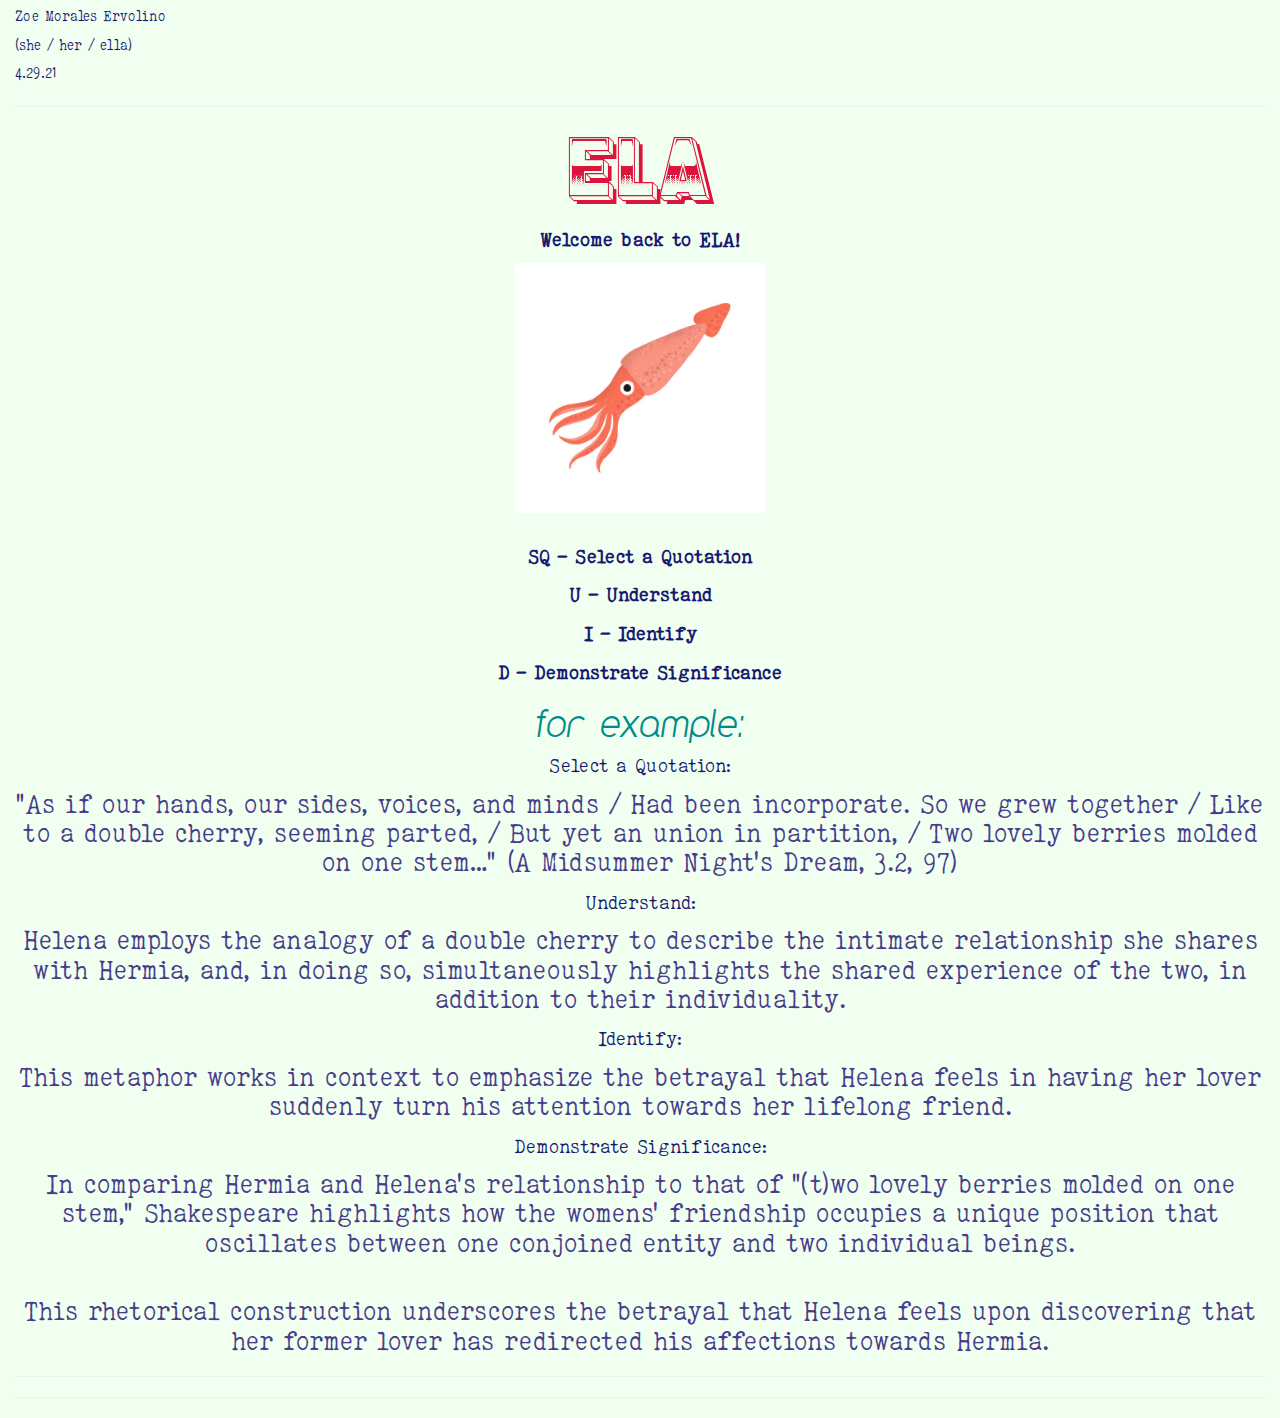
==== ELA_squid.html @ 20b91838 "first commit" ====
<!DOCTYPE html>

<html>

<head>

<meta charset="utf-8" />
<meta name="generator" content="pandoc" />
<meta http-equiv="X-UA-Compatible" content="IE=EDGE" />




<title>ELA_squid.utf8</title>

<script src="[data-uri]"></script>
<script src="[data-uri]"></script>
<meta name="viewport" content="width=device-width, initial-scale=1" />
<link href="data:text/css,html%7Bfont%2Dfamily%3Asans%2Dserif%3B%2Dwebkit%2Dtext%2Dsize%2Dadjust%3A100%25%3B%2Dms%2Dtext%2Dsize%2Dadjust%3A100%25%7Dbody%7Bmargin%3A0%7Darticle%2Caside%2Cdetails%2Cfigcaption%2Cfigure%2Cfooter%2Cheader%2Chgroup%2Cmain%2Cmenu%2Cnav%2Csection%2Csummary%7Bdisplay%3Ablock%7Daudio%2Ccanvas%2Cprogress%2Cvideo%7Bdisplay%3Ainline%2Dblock%3Bvertical%2Dalign%3Abaseline%7Daudio%3Anot%28%5Bcontrols%5D%29%7Bdisplay%3Anone%3Bheight%3A0%7D%5Bhidden%5D%2Ctemplate%7Bdisplay%3Anone%7Da%7Bbackground%2Dcolor%3Atransparent%7Da%3Aactive%2Ca%3Ahover%7Boutline%3A0%7Dabbr%5Btitle%5D%7Bborder%2Dbottom%3A1px%20dotted%7Db%2Cstrong%7Bfont%2Dweight%3A700%7Ddfn%7Bfont%2Dstyle%3Aitalic%7Dh1%7Bmargin%3A%2E67em%200%3Bfont%2Dsize%3A2em%7Dmark%7Bcolor%3A%23000%3Bbackground%3A%23ff0%7Dsmall%7Bfont%2Dsize%3A80%25%7Dsub%2Csup%7Bposition%3Arelative%3Bfont%2Dsize%3A75%25%3Bline%2Dheight%3A0%3Bvertical%2Dalign%3Abaseline%7Dsup%7Btop%3A%2D%2E5em%7Dsub%7Bbottom%3A%2D%2E25em%7Dimg%7Bborder%3A0%7Dsvg%3Anot%28%3Aroot%29%7Boverflow%3Ahidden%7Dfigure%7Bmargin%3A1em%2040px%7Dhr%7Bheight%3A0%3B%2Dwebkit%2Dbox%2Dsizing%3Acontent%2Dbox%3B%2Dmoz%2Dbox%2Dsizing%3Acontent%2Dbox%3Bbox%2Dsizing%3Acontent%2Dbox%7Dpre%7Boverflow%3Aauto%7Dcode%2Ckbd%2Cpre%2Csamp%7Bfont%2Dfamily%3Amonospace%2Cmonospace%3Bfont%2Dsize%3A1em%7Dbutton%2Cinput%2Coptgroup%2Cselect%2Ctextarea%7Bmargin%3A0%3Bfont%3Ainherit%3Bcolor%3Ainherit%7Dbutton%7Boverflow%3Avisible%7Dbutton%2Cselect%7Btext%2Dtransform%3Anone%7Dbutton%2Chtml%20input%5Btype%3Dbutton%5D%2Cinput%5Btype%3Dreset%5D%2Cinput%5Btype%3Dsubmit%5D%7B%2Dwebkit%2Dappearance%3Abutton%3Bcursor%3Apointer%7Dbutton%5Bdisabled%5D%2Chtml%20input%5Bdisabled%5D%7Bcursor%3Adefault%7Dbutton%3A%3A%2Dmoz%2Dfocus%2Dinner%2Cinput%3A%3A%2Dmoz%2Dfocus%2Dinner%7Bpadding%3A0%3Bborder%3A0%7Dinput%7Bline%2Dheight%3Anormal%7Dinput%5Btype%3Dcheckbox%5D%2Cinput%5Btype%3Dradio%5D%7B%2Dwebkit%2Dbox%2Dsizing%3Aborder%2Dbox%3B%2Dmoz%2Dbox%2Dsizing%3Aborder%2Dbox%3Bbox%2Dsizing%3Aborder%2Dbox%3Bpadding%3A0%7Dinput%5Btype%3Dnumber%5D%3A%3A%2Dwebkit%2Dinner%2Dspin%2Dbutton%2Cinput%5Btype%3Dnumber%5D%3A%3A%2Dwebkit%2Douter%2Dspin%2Dbutton%7Bheight%3Aauto%7Dinput%5Btype%3Dsearch%5D%7B%2Dwebkit%2Dbox%2Dsizing%3Acontent%2Dbox%3B%2Dmoz%2Dbox%2Dsizing%3Acontent%2Dbox%3Bbox%2Dsizing%3Acontent%2Dbox%3B%2Dwebkit%2Dappearance%3Atextfield%7Dinput%5Btype%3Dsearch%5D%3A%3A%2Dwebkit%2Dsearch%2Dcancel%2Dbutton%2Cinput%5Btype%3Dsearch%5D%3A%3A%2Dwebkit%2Dsearch%2Ddecoration%7B%2Dwebkit%2Dappearance%3Anone%7Dfieldset%7Bpadding%3A%2E35em%20%2E625em%20%2E75em%3Bmargin%3A0%202px%3Bborder%3A1px%20solid%20silver%7Dlegend%7Bpadding%3A0%3Bborder%3A0%7Dtextarea%7Boverflow%3Aauto%7Doptgroup%7Bfont%2Dweight%3A700%7Dtable%7Bborder%2Dspacing%3A0%3Bborder%2Dcollapse%3Acollapse%7Dtd%2Cth%7Bpadding%3A0%7D%40media%20print%7B%2A%2C%3Aafter%2C%3Abefore%7Bcolor%3A%23000%21important%3Btext%2Dshadow%3Anone%21important%3Bbackground%3A0%200%21important%3B%2Dwebkit%2Dbox%2Dshadow%3Anone%21important%3Bbox%2Dshadow%3Anone%21important%7Da%2Ca%3Avisited%7Btext%2Ddecoration%3Aunderline%7Da%5Bhref%5D%3Aafter%7Bcontent%3A%22%20%28%22%20attr%28href%29%20%22%29%22%7Dabbr%5Btitle%5D%3Aafter%7Bcontent%3A%22%20%28%22%20attr%28title%29%20%22%29%22%7Da%5Bhref%5E%3D%22javascript%3A%22%5D%3Aafter%2Ca%5Bhref%5E%3D%22%23%22%5D%3Aafter%7Bcontent%3A%22%22%7Dblockquote%2Cpre%7Bborder%3A1px%20solid%20%23999%3Bpage%2Dbreak%2Dinside%3Aavoid%7Dthead%7Bdisplay%3Atable%2Dheader%2Dgroup%7Dimg%2Ctr%7Bpage%2Dbreak%2Dinside%3Aavoid%7Dimg%7Bmax%2Dwidth%3A100%25%21important%7Dh2%2Ch3%2Cp%7Borphans%3A3%3Bwidows%3A3%7Dh2%2Ch3%7Bpage%2Dbreak%2Dafter%3Aavoid%7D%2Enavbar%7Bdisplay%3Anone%7D%2Ebtn%3E%2Ecaret%2C%2Edropup%3E%2Ebtn%3E%2Ecaret%7Bborder%2Dtop%2Dcolor%3A%23000%21important%7D%2Elabel%7Bborder%3A1px%20solid%20%23000%7D%2Etable%7Bborder%2Dcollapse%3Acollapse%21important%7D%2Etable%20td%2C%2Etable%20th%7Bbackground%2Dcolor%3A%23fff%21important%7D%2Etable%2Dbordered%20td%2C%2Etable%2Dbordered%20th%7Bborder%3A1px%20solid%20%23ddd%21important%7D%7D%40font%2Dface%7Bfont%2Dfamily%3A%27Glyphicons%20Halflings%27%3Bsrc%3Aurl%28data%3Aapplication%2Fvnd%2Ems%2Dfontobject%3Bbase64%2Cn04AAEFNAAACAAIABAAAAAAABQAAAAAAAAABAJABAAAEAExQAAAAAAAAAAIAAAAAAAAAAAEAAAAAAAAAJxJ%[base64]%2FSEdmjKHUbyow8ATBE40IvWA3vTu8LiABDQ%2BpexwUMcm1SMnNryctQSiI1K5ZnbOlXKmnVV5YvRe6RnNMFNCOs1KNVpn6yZhCJkRtVRNzEufeIq7HgSrcx4S8h%2Fv4vnrrKc6oCNxmSk2uKlZQHBii6iKFoH0746ThvkO1kJHlxjrkxs%2BLWORaDQBEtiYJIR5IB9Bi1UyL4Rmr0BNigNkMzlKQmnofBHviqVzUxwdMb3NdCn69hy%2BpRYVKGVS%2F1tnsqv4LL7wCCPZZAZPT4aCShHjHJVNuXbmMrY5LeQaGnvAkXlVrJgKRAUdFjrWEah9XebPeQMj7KS7DIBAFt8ycgC5PLGUOHSE3ErGZCiViNLL5ZARfywnCoZaKQCu6NuFX42AEeKtKUGnr%2FCm2Cy8tpFhBPMW5Fxi4Qm4TkDWh4IWFDClhU2hRWosUWqcKLlgyXB%2BlSHaWaHiWlBAR8SeSgSPCQxdVQgzUixWKSTrIQEbU94viDctkvX%2BVSjJuUmV8L4CXShI11esnp0pjWNZIyxKHS4wVQ2ime1P4RnhvGw0aDN1OLAXGERsB7buFpFGGBAre4QEQR0HOIO5oYH305G%2BKspT%2FFupEGGafCCwxSe6ZUa%2B073rXHnNdVXE6eWvibUS27XtRzkH838mYLMBmYysZTM0EM3A1fbpCBYFccN1B%2FEnCYu%2FTgCGmr7bMh8GfYL%2BBfcLvB0gRagC09w9elfldaIy%2FhNCBLRgBgtCC7jAF63wLSMAfbfAlEggYU0bUA7ACCJmTDpEmJtI78w4%2FBO7dN7JR7J7ZvbYaUbaILSQsRBiF3HGk5fEg6p9unwLvn98r%2BvnsV%2B372uf1xBLq4qU%2F45fTuqaAP%2BpssmCCCTF0mhEow8ZXZOS8D7Q85JsxZ%2BAzok7B7O%2Ff6J8AzYBySZQB%2FQHYUSA%2BEeQhEWiS6AIQzgcsDiER4MjgMBAWDV4AgQ3g1eBgIdweCQmCjJEMkJ%2BPKRWyFHHmg1Wi%2F6xzUgA0LREoKJChwnQa9B%2B5RQZRB3IlBlkAnxyQNaANwHMowzlYSMCBgnbpzvqpl0iTJNCQidDI9ZrSYNIRBhHtUa5YHMHxyGEik9hDE0AKj72AbTCaxtHPUaKZdAZSnQTyjGqGLsmBStCejApUhg4uBMU6mATujEl%2BKdDPbI6Ag4vLr%2BhjY6lbjBeoLKnZl0UZgRX8gTySOeynZVz1wOq7e1hFGYIq%2BMhrGxDLak0PrwYzSXtcuyhXEhwOYofiW%2BEcI%2Fjw8P6IY6ed%2BetAbuqKp5QIapT77LnAe505lMuqL79a0ut4rWexzFttsOsLDy7zvtQzcq3U1qabe7tB0wHWVXji%2BzDbo8x8HyIRUbXnwUcklFv51fvTymiV%2BMXLSmGH9d9%2BaXpD5X6lao41anWGig7IwIdnoBY2ht%2FpO9mClLo4NdXHAsefqWUKlXJkbqPOFhMoR4aiA1BXqhRNbB2Xwi%2B7u%2FjpAoOpKJ0UX24EsrzMfHXViakCNcKjBxuQX8BO0ZqjJ3xXzf%2B61t2VXOSgJ8xu65QKgtN6FibPmPYsXbJRHHqbgATcSZxBqGiDiU4NNNsYBsKD0MIP%2FOfKnlk%2FLkaid%[base64]%2FgFtuW0wR4cgd%2BZKesSV7QkNE2kw6AV4hoIuC02LGmTomyf8PiO6CZzOTLTPQ%2BHW06H%2Btx%2BbQ8LmDYg1pTFrp2oJXgkZTyeRJZM0C8aE2LpFrNVDuhARsN543%2FFV6klQ6Tv1OoZGXLv0igKrl%2FCmJxRmX7JJbJ998VSIPQRyDBICzl4JJlYHbdql30NvYcOuZ7a10uWRrgoieOdgIm4rlq6vNOQBuqESLbXG5lzdJGHw2m0sDYmODXbYGTfSTGRKpssTO95fothJCjUGQgEL4yKoGAF%2F0SrpUDNn8CBgBcSDQByAeNkCXp4S4Ro2Xh4OeaGRgR66PVOsU8bc6TR5%[base64]%2F1SgRCJ1dk4UdBT7OoyuNgLs0oCd8RnrEIb6QdMxT2QjD4zMrJkfgx5aDMcA4orsTtKCqWb%2FVeyceqa5OGSmB28YwH4rFbkQaLoUN8OQQYnD3w2eXpI4ScQfbCUZiJ4yMOIKLyyTc7BQ4uXUw6Ee6%2FxM%2B4Y67ngNBknxIPwuppgIhFcwJyr6EIj%2BLzNj%2FmfR2vhhRlx0BILZoAYruF0caWQ7YxO66UmeguDREAFHYuC7HJviRgVO6ruJH59h%2FC%2FPkgSle8xNzZJULLWq9JMDTE2fjGE146a1Us6PZDGYle6ldWRqn%2FpdpgHKNGrGIdkRK%2BKPETT9nKT6kLyDI8xd9A1FgWmXWRAIHwZ37WyZHOVyCadJEmMVz0MadMjDrPho%2BEIochkVC2xgGiwwsQ6DMv2P7UXqT4x7CdcYGId2BJQQa85EQKmCmwcRejQ9Bm4oATENFPkxPXILHpMPUyWTI5rjNOsIlmEeMbcOCEqInpXACYQ9DDxmFo9vcmsDblcMtg4tqBerNngkIKaFJmrQAPnq1dEzsMXcwjcHdfdCibcAxxA%2Bq%2Fj9m3LM%2FO7WJka4tSidVCjsvo2lQ%2F2ewyoYyXwAYyr2PlRoR5MpgVmSUIrM3PQxXPbgjBOaDQFIyFMJvx3Pc5RSYj12ySVF9fwFPQu2e2KWVoL9q3Ayv3IzpGHUdvdPdrNUdicjsTQ2ISy7QU3DrEytIjvbzJnAkmANXjAFERA0MUoPF3%2F5KFmW14bBNOhwircYgMqoDpUMcDtCmBE82QM2YtdjVLB4kBuKho%2FbcwQdeboqfQartuU3CsCf%2BcXkgYAqp%2F0Ee3RorAZt0AvvOCSI4JICIlGlsV0bsSid%2FNIEALAAzb6HAgyWHBps6xAOwkJIGcB82CxRQq4sJf3FzA70A%2BTRqcqjEMETCoez3mkPcpnoALs0ugJY8kQwrC%[base64]%2FWDHA60cYFaI%2FPjpzquUqdaYGcIq%2BmLez3WLFFCtNBN2QJcrlcoELgiPku5R5dSlJFaCEqEZle1AQzAKC%2B1SotMcBNyQUFuRHRF6OlimSBgjZeTBCwLyc6A%2BP%2FoFRchXTz5ADknYJHxzrJ5pGuIKRQISU6WyKTBBjD8WozmVYWIsto1AS5rxzKlvJu4E%2FvwOiKxRtCWsDM%2BeTHUrmwrCK5BIfMzGkD%2B0Fk5LzBs0jMYXktNDblB06LMNJ09U8pzSLmo14MS0OMjcdrZ31pyQqxJJpRImlSvfYAK8inkYU52QY2FPEVsjoWewpwhRp5yAuNpkqhdb7ku9Seefl2D0B8SMTFD90xi4CSOwwZy9IKkpMtI3FmFUg3%2FkFutpQGNc3pCR7gvC4sgwbupDu3DyEN%2BW6YGLNM21jpB49irxy9BSlHrVDlnihGKHwPrbVFtc%2Bh1rVQKZduxIyojccZIIcOCmhEnC7UkY68WXKQgLi2JCDQkQWJRQuk60hZp0D3rtCTINSeY9Ej2kIKYfGxwOs4j9qMM7fYZiipzgcf7TamnehqdhsiMiCawXnz4xAbyCkLAx5EGbo3Ax1u3dUIKnTxIaxwQTHehPl3V491H0%2BbC5zgpGz7Io%2BmjdhKlPJ01EeMpM7UsRJMi1nGjmJg35i6bQBAAxjO%2FENJubU2mg3ONySEoWklCwdABETcs7ck3jgiuU9pcKKpbgn%2B3YlzV1FzIkB6pmEDOSSyDfPPlQskznctFji0kpgZjW5RZe6x9kYT4KJcXg0bNiCyif%2BpZACCyRMmYsfiKmN9tSO65F0R2OO6ytlEhY5Sj6uRKfFxw0ijJaAx%2Fk3QgnAFSq27%2F2i4GEBA%2BUvTJKK%2F9eISNvG46Em5RZfjTYLdeD8kdXHyrwId%2FDQZUaMCY4gGbke2C8vfjgV%2FY9kkRQOJIn%2FxM9INZSpiBnqX0Q9GlQPpPKAyO5y%2BW5NMPSRdBCUlmuxl40ZfMCnf2Cp044uI9WLFtCi4YVxKjuRCOBWIb4XbIsGdbo4qtMQnNOQz4XDSui7W%2FN6l54qOynCqD3DpWQ%2BmpD7C40D8BZEWGJX3tlAaZBMj1yjvDYKwCJBa201u6nBKE5UE%2B7QSEhCwrXfbRZylAaAkplhBWX50dumrElePyNMRYUrC99UmcSSNgImhFhDI4BXjMtiqkgizUGCrZ8iwFxU6fQ8GEHCFdLewwxYWxgScAYMdMLmcZR6b7rZl95eQVDGVoUKcRMM1ixXQtXNkBETZkVVPg8LoSrdetHzkuM7DjZRHP02tCxA1fmkXKF3VzfN1pc1cv%2F8lbTIkkYpqKM9VOhp65ktYk%2BQ46myFWBapDfyWUCnsnI00QTBQmuFjMZTcd0V2NQ768Fhpby04k2IzNR1wKabuGJqYWwSly6ocMFGTeeI%2BejsWDYgEvr66QgqdcIbFYDNgsm0x9UHY6SCd5%2B7tpsLpKdvhahIDyYmEJQCqMqtCF6UlrE5GXRmbu%[base64]%2FiOmsLtHSWNUWEGk9hScMPShasUA1AcHOtRZlqMeQ0OzYS9vQvYUjOLrzP07BUAFikcJNMi7gIxEw4pL1G54TcmmmoAQ5s7TGWErJZ2Io4yQ0ljRYhL8H5e62oDtLF8aDpnIvZ5R3GWJyAugdiiJW9hQAVTsnCBHhwu7rkBlBX6r3b7ejEY0k5GGeyKv66v%2B6dg7mcJTrWHbtMywbedYqCQ0FPwoytmSWsL8WTtChZCKKzEF7vP6De4x2BJkkniMgSdWhbeBSLtJZR9CTHetK1xb34AYIJ37OegYIoPVbXgJ%2FqDQK%2BbfCtxQRVKQu77WzOoM6SGL7MaZwCGJVk46aImai9fmam%2BWpHG%2B0BtQPWUgZ7RIAlPq6lkECUhZQ2gqWkMYKcYMYaIc4gYCDFHYa2d1nzp3%2BJ1eCBay8IYZ0wQRKGAqvCuZ%2FUgbQPyllosq%2BXtfKIZOzmeJqRazpmmoP%2F76YfkjzV2NlXTDSBYB04SVlNQsFTbGPk1t%2FI4Jktu0XSgifO2ozFOiwd%2F0SssJDn0dn4xqk4GDTTKX73%2FwQyBLdqgJ%2BWx6AQaba3BA9CKEzjtQYIfAsiYamapq80LAamYjinlKXUkxdpIDk0puXUEYzSalfRibAeDAKpNiqQ0FTwoxuGYzRnisyTotdVTclis1LHRQCy%2FqqL8oUaQzWRxilq5Mi0IJGtMY02cGLD69vGjkj3p6pGePKI8bkBv5evq8SjjyU04vJR2cQXQwSJyoinDsUJHCQ50jrFTT7yRdbdYQMB3MYCb6uBzJ9ewhXYPAIZSXfeEQBZZ3GPN3Nbhh%2FwkvAJLXnQMdi5NYYZ5GHE400GS5rXkOZSQsdZgIbzRnF9ueLnsfQ47wHAsirITnTlkCcuWWIUhJSbpM3wWhXNHvt2xUsKKMpdBSbJnBMcihkoDqAd1Zml%2FR4yrzow1Q2A5G%2Bkzo%2FRhRxQS2lCSDRV8LlYLBOOoo1bF4jwJAwKMK1tWLHlu9i0j4Ig8qVm6wE1DxXwAwQwsaBWUg2pOOol2dHxyt6npwJEdLDDVYyRc2D0HbcbLUJQj8gPevQBUBOUHXPrsAPBERICpnYESeu2OHotpXQxRGlCCtLdIsu23MhZVEoJg8Qumj%2FUMMc34IBqTKLDTp76WzL%2FdMjCxK7MjhiGjeYAC%2Fkj%2FjY%2FRde7hpSM1xChrog6yZ7OWTuD56xBJnGFE%2BpT2ElSyCnJcwVzCjkqeNLfMEJqKW0G7OFIp0G%2B9mh50I9o8k1tpCY0xYqFNIALgIfc2me4n1bmJnRZ89oepgLPT0NTMLNZsvSCZAc3TXaNB07vail36%2FdBySis4m9%2FDR8izaLJW6bWCkVgm5T%2Bius3ZXq4xI%2BGnbveLbdRwF2mNtsrE0JjYc1AXknCOrLSu7Te%2Fr4dPYMCl5qtiHNTn%2BTPbh1jCBHH%2BdMJNhwNgs3nT%2BOhQoQ0vYif56BMG6WowAcHR3DjQolxLzyVekHj00PBAaW7IIAF1EF%2BuRIWyXjQMAs2chdpaKPNaB%2BkSezYt0%2BCA04sOg5vx8Fr7Ofa9sUv87h7SLAUFSzbetCCZ9pmyLt6l6%2FTzoA1%2FZBG9bIUVHLAbi%2FkdBFgYGyGwRQGBpkqCEg2ah9UD6EedEcEL3j4y0BQQCiExEnocA3SZboh%2Bepgd3YsOkHskZwPuQ5OoyA0fTA5AXrHcUOQF%2BzkJHIA7PwCDk1gGVmGUZSSoPhNf%2BTklauz98QofOlCIQ%2FtCD4dosHYPqtPCXB3agggQQIqQJsSkB%2Bqn0rkQ1toJjON%2FOtCIB9RYv3PqRA4C4U68ZMlZn6BdgEvi2ziU%2BTQ6NIw3ej%2BAtDwMGEZk7e2IjxUWKdAxyaw9OCwSmeADTPPleyk6UhGDNXQb%2B%2BW6Uk4q6F7%2Frg6WVTo82IoCxSIsFDrav4EPHphD3u4hR53WKVvYZUwNCCeM4PMBWzK%2BEfIthZOkuAwPo5C5jgoZgn6dUdvx5rIDmd58cXXdKNfw3l%2BwM2UjgrDJeQHhbD7HW2QDoZMCujgIUkk5Fg8VCsdyjOtnGRx8wgKRPZN5dR0zPUyfGZFVihbFRniXZFOZGKPnEQzU3AnD1KfR6weHW2XS6KbPJxUkOTZsAB9vTVp3Le1F8q5l%2BDMcLiIq78jxAImD2pGFw0VHfRatScGlK6SMu8leTmhUSMy8Uhdd6xBiH3Gdman4tjQGLboJfqz6fL2WKHTmrfsKZRYX6BTDjDldKMosaSTLdQS7oDisJNqAUhw1PfTlnacCO8vl8706Km1FROgLDmudzxg%2BEWTiArtHgLsRrAXYWdB0NmToNCJdKm0KWycZQqb%2BMw76Qy29iQ5up%2FX7oyw8QZ75kP5F6iJAJz6KCmqxz8fEa%2FxnsMYcIO%2FvEkGRuMckhr4rIeLrKaXnmIzlNLxbFspOphkcnJdnz%2FChp%2FVlpj2P7jJQmQRwGnltkTV5dbF9fE3%2FfxoSqTROgq9wFUlbuYzYcasE0ouzBo%2BdDCDzxKAfhbAZYxQiHrLzV2iVexnDX%2FQnT1fsT%2Fxuhu1ui5qIytgbGmRoQkeQooO8eJNNZsf0iALur8QxZFH0nCMnjerYQqG1pIfjyVZWxhVRznmmfLG00BcBWJE6hzQWRyFknuJnXuk8A5FRDCulwrWASSNoBtR%2BCtGdkPwYN2o7DOw%2FVGlCZPusRBFXODQdUM5zeHDIVuAJBLqbO%2Ff9Qua%2BpDqEPk230Sob9lEZ8BHiCorjVghuI0lI4JDgHGRDD%2FprQ84B1pVGkIpVUAHCG%2Biz3Bn3qm2AVrYcYWhock4jso5%2BJ7HfHVj4WMIQdGctq3psBCVVzupQOEioBGA2Bk%2BUILT7%2BVoX5mdxxA5fS42gISQVi%2FHTzrgMxu0fY6hE1ocUwwbsbWcezrY2n6S8%2F6cxXkOH4prpmPuFoikTzY7T85C4T2XYlbxLglSv2uLCgFv8Quk%2FwdesUdWPeHYIH0R729JIisN9Apdd4eB10aqwXrPt%2BSu9mA8k8n1sjMwnfsfF2j3jMUzXepSHmZ%2FBfqXvzgUNQQWOXO8YEuFBh4QTYCkOAPxywpYu1VxiDyJmKVcmJPGWk%2Fgc3Pov02StyYDahwmzw3E1gYC9wkupyWfDqDSUMpCTH5e5N8B%2F%2FlHiMuIkTNw4USHrJU67bjXGqNav6PBuQSoqTxc8avHoGmvqNtXzIaoyMIQIiiUHIM64cXieouplhNYln7qgc4wBVAYR104kO%2BCvKqsg4yIUlFNThVUAKZxZt1XA34h3TCUUiXVkZ0w8Hh2R0Z5L0b4LZvPd%2Fp1gi%2F07h8qfwHrByuSxglc9cI4QIg2oqvC%2Fqm0i7tjPLTgDhoWTAKDO2ONW5oe%2B%2FeKB9vZB8K6C25yCZ9RFVMnb6NRdRjyVK57CHHSkJBfnM2%2Fj4ODUwRkqrtBBCrDsDpt8jhZdXoy%2F1BCqw3sSGhgGGy0a5Jw6BP%2FTExoCmNFYjZl248A0osgPyGEmRA%2BfAsqPVaNAfytu0vuQJ7rk3J4kTDTR2AlCHJ5cls26opZM4w3jMULh2YXKpcqGBtuleAlOZnaZGbD6DHzMd6i2oFeJ8z9XYmalg1Szd%2FocZDc1C7Y6vcALJz2lYnTXiWEr2wawtoR4g3jvWUU2Ngjd1cewtFzEvM1NiHZPeLlIXFbBPawxNgMwwAlyNSuGF3zizVeOoC9bag1qRAQKQE%2FEZBWC2J8mnXAN2aTBboZ7HewnObE8CwROudZHmUM5oZ%2FUgd%2FJZQK8lvAm43uDRAbyW8gZ%2BZGq0EVerVGUKUSm%2FIdn8AQHdR4m7bue88WBwft9mSCeMOt1ncBwziOmJYI2ZR7ewNMPiCugmSsE4EyQ%2BQATJG6qORMGd4snEzc6B4shPIo4G1T7PgSm8PY5eUkPdF8JZ0VBtadbHXoJgnEhZQaODPj2gpODKJY5Yp4DOsLBFxWbvXN755KWylJm%2BoOd4zEL9Hpubuy2gyyfxh8oEfFutnYWdfB8PdESLWYvSqbElP9qo3u6KTmkhoacDauMNNjj0oy40DFV7Ql0aZj77xfGl7TJNHnIwgqOkenruYYNo6h724%2BzUQ7%2BvkCpZB%2BpGA562hYQiDxHVWOq0oDQl%2FQsoiY%2BcuI7iWq%2FZIBtHcXJ7kks%2Bh2fCNUPA82BzjnqktNts%2BRLdk1VSu%2BtqEn7QZCCsvEqk6FkfiOYkrsw092J8jsfIuEKypNjLxrKA9kiA19mxBD2suxQKCzwXGws7kEJvlhUiV9tArLIdZW0IORcxEzdzKmjtFhsjKy%2F44XYXdI5noQoRcvjZ1RMPACRqYg2V1%2BOwOepcOknRLLFdYgTkT5UApt%2FJhLM3jeFYprZV%2BZow2g8fP%2BU68hkKFWJj2yBbKqsrp25xkZX1DAjUw52IMYWaOhab8Kp05VrdNftqwRrymWF4OQSjbdfzmRZirK8FMJELEgER2PHjEAN9pGfLhCUiTJFbd5LBkOBMaxLr%2FA1SY9dXFz4RjzoU9ExfJCmx%2FI9FKEGT3n2cmzl2X42L3Jh%2BAbQq6sA%2BSs1kitoa4TAYgKHaoybHUDJ51oETdeI%2F9ThSmjWGkyLi5QAGWhL0BG1UsTyRGRJOldKBrYJeB8ljLJHfATWTEQBXBDnQexOHTB%2BUn44zExFE4vLytcu5NwpWrUxO%2F0ZICUGM7hGABXym0V6ZvDST0E370St9MIWQOTWngeoQHUTdCJUP04spMBMS8LSker9cReVQkULFDIZDFPrhTzBl6sed9wcZQTbL%2BBDqMyaN3RJPh%2Fanbx%2BIv%2BqgQdAa3M9Z5JmvYlh4qop%2BHo1F1W5gbOE9YKLgAnWytXElU4G8GtW47lhgFE6gaSs%2Bgs37sFvi0PPVvA5dnCBgILTwoKd%2F%2BDoL9F6inlM7H4rOTzD79KJgKlZO%2FZgt22UsKhrAaXU5ZcLrAglTVKJEmNJvORGN1vqrcfSMizfpsgbIe9zno%2BgBoKVXgIL%2FVI8dB1O5o%2FR3Suez%2FgD7M781ShjKpIIORM%2FnxG%2BjjhhgPwsn2IoXsPGPqYHXA63zJ07M2GPEykQwJBYLK808qYxuIew4frk52nhCsnCYmXiR6CuapvE1IwRB4%2FQftDbEn%2BAucIr1oxrLabRj9q4ae0%2BfXkHnteAJwXRbVkR0mctVSwEbqhJiMSZUp9DNbEDMmjX22m3ABpkrPQQTP3S1sib5pD2VRKRd%2BeNAjLYyT0hGrdjWJZy24OYXRoWQAIhGBZRxuBFMjjZQhpgrWo8SiFYbojcHO8V5DyscJpLTHyx9Fimassyo5U6WNtquUMYgccaHY5amgR3PQzq3ToNM5ABnoB9kuxsebqmYZm0R9qxJbFXCQ1UPyFIbxoUraTJFDpCk0Wk9GaYJKz%2F6oHwEP0Q14lMtlddQsOAU9zlYdMVHiT7RQP3XCmWYDcHCGbVRHGnHuwzScA0BaSBOGkz3lM8CArjrBsyEoV6Ys4qgDK3ykQQPZ3hCRGNXQTNNXbEb6tDiTDLKOyMzRhCFT%2BmAUmiYbV3YQVqFVp9dorv%2BTsLeCykS2b5yyu8AV7IS9cxcL8z4Kfwp%2BxJyYLv1OsxQCZwTB4a8BZ%2F5EdxTBJthApqyfd9u3ifr%2FWILTqq5VqgwMT9SOxbSGWLQJUUWCVi4k9tho9nEsbUh7U6NUsLmkYFXOhZ0kmamaJLRNJzSj%2Fqn4Mso6zb6iLLBXoaZ6AqeWCjHQm2lztnejYYM2eubnpBdKVLORZhudH3JF1waBJKA9%2BW8EhMj3Kzf0L4vi4k6RoHh3Z5YgmSZmk6ns4fjScjAoL8GoOECgqgYEBYUGFVO4FUv4%2FYtowhEmTs0vrvlD%2FCrisnoBNDAcUi%2FteY7OctFlmARQzjOItrrlKuPO6E2Ox93L4O%2F4DcgV%2FdZ7qR3VBwVQxP1GCieA4RIpweYJ5FoYrHxqRBdJjnqbsikA2Ictbb8vE1GYIo9dacK0REgDX4smy6GAkxlH1yCGGsk%2BtgiDhNKuKu3yNrMdxafmKTF632F8Vx4BNK57GvlFisrkjN9WDAtjsWA0ENT2e2nETUb%2Fn7qwhvGnrHuf5bX6Vh%2Fn3xffU3PeHdR%2BFA92i6ufT3AlyAREoNDh6chiMWTvjKjHDeRhOa9YkOQRq1vQXEMppAQVwHCuIcV2g5rBn6GmZZpTR7vnSD6ZmhdSl176gqKTXu5E%2BYbfL0adwNtHP7dT7t7b46DVZIkzaRJOM%2BS6KcrzYVg%2BT3wSRFRQashjfU18NutrKa%2F7PXbtuJvpIjbgPeqd%2BpjmRw6YKpnANFSQcpzTZgpSNJ6J7uiagAbir%2F8tNXJ%2FOsOnRh6iuIexxrmkIneAgz8QoLmiaJ8sLQrELVK2yn3wOHp57BAZJhDZjTBzyoRAuuZ4eoxHruY1pSb7qq79cIeAdOwin4GdgMeIMHeG%2BFZWYaiUQQyC5b50zKjYw97dFjAeY2I4Bnl105Iku1y0lMA1ZHolLx19uZnRdILcXKlZGQx%2FGdEqSsMRU1BIrFqRcV1qQOOHyxOLXEGcbRtAEsuAC2V4K3p5mFJ22IDWaEkk9ttf5Izb2LkD1MnrSwztXmmD%2FQi%2FEmVEFBfiKGmftsPwVaIoZanlKndMZsIBOskFYpDOq3QUs9aSbAAtL5Dbokus2G4%2FasthNMK5UQKCOhU97oaOYNGsTah%2BjfCKsZnTRn5TbhFX8ghg8CBYt%2FBjeYYYUrtUZ5jVij%2Fop7V5SsbA4mYTOwZ46hqdpbB6Qvq3AS2HHNkC15pTDIcDNGsMPXaBidXYPHc6PJAkRh29Vx8KcgX46LoUQBhRM%2B3SW6Opll%2FwgxxsPgKJKzr5QCmwkUxNbeg6Wj34SUnEzOemSuvS2OetRCO8Tyy%2BQbSKVJcqkia%2BGvDefFwMOmgnD7h81TUtMn%2BmRpyJJ349HhAnoWFTejhpYTL9G8N2nVg1qkXBeoS9Nw2fB27t7trm7d%2FQK7Cr4uoCeOQ7%2F8JfKT77KiDzLImESHw%2F0wf73QeHu74hxv7uihi4fTX%2BXEwAyQG3264dwv17aJ5N335Vt9sdrAXhPOAv8JFvzqyYXwfx8WYJaef1gMl98JRFyl5Mv5Uo%2FoVH5ww5OzLFsiTPDns7fS6EURSSWd%2F92BxMYQ8sBaH%2Bj%2BwthQPdVgDGpTfi%2BJQIWMD8xKqULliRH01rTeyF8x8q%2FGBEEEBrAJMPf25UQwi0b8tmqRXY7kIvNkzrkvRWLnxoGYEJsz8u4oOyMp8cHyaybb1HdMCaLApUE%2B%2F7xLIZGP6H9xuSEXp1zLIdjk5nBaMuV%2FyTDRRP8Y2ww5RO6d2D94o%2B6ucWIqUAvgHIHXhZsmDhjVLczmZ3ca0Cb3PpKwt2UtHVQ0BgFJsqqTsnzZPlKahRUkEu4qmkJt%2Bkqdae76ViWe3STan69yaF9%2BfESD2lcQshLHWVu4ovItXxO69bqC5p1nZLvI8NdQB9s9UNaJGlQ5mG947ipdDA0eTIw%2FA1zEdjWquIsQXXGIVEH0thC5M%2BW9pZe7IhAVnPJkYCCXN5a32HjN6nsvokEqRS44tGIs7s2LVTvcrHAF%2BRVmI8L4HUYk4x%2B67AxSMJKqCg8zrGOgvK9kNMdDrNiUtSWuHFpC8%2Fp5qIQrEo%2FH%2B1l%2F0cAwQ2nKmpWxKcMIuHY44Y6DlkpO48tRuUGBWT0FyHwSKO72Ud%2BtJUfdaZ4CWNijzZtlRa8%2BCkmO%2FEwHYfPZFU%2FhzjFWH7vnzHRMo%2BaF9u8qHSAiEkA2HjoNQPEwHsDKOt6hOoK3Ce%2F%2B%2F9boMWDa44I6FrQhdgS7OnNaSzwxWKZMcyHi6LN4WC6sSj0qm2PSOGBTvDs%2FGWJS6SwEN%2FULwpb4LQo9fYjUfSXRwZkynUazlSpvX9e%2BG2zor8l%2BYaMxSEomDdLHGcD6YVQPegTaA74H8%2BV4WvJkFUrjMLGLlvSZQWvi8%2FQA7yzQ8GPno%2F%2F5SJHRP%2FOqKObPCo81s%2F%2B6WgLqykYpGAgQZhVDEBPXWgU%2FWzFZjKUhSFInufPRiMAUULC6T11yL45ZrRoB4DzOyJShKXaAJIBS9wzLYIoCEcJKQW8GVCx4fihqJ6mshBUXSw3wWVj3grrHQlGNGhIDNNzsxQ3M%2BGWn6ASobIWC%2BLbYOC6UpahVO13Zs2zOzZC8z7FmA05JhUGyBsF4tsG0drcggIFzgg%2Fkpf3%2BCnAXKiMgIE8Jk%2FMhpkc8DUJEUzDSnWlQFme3d0sHZDrg7LavtsEX3cHwjCYA17pMTfx8Ajw9hHscN67hyo%2BRJQ4458RmPywXykkVcW688oVUrQhahpPRvTWPnuI0B%2BSkQu7dCyvLRyFYlC1LG1gRCIvn3rwQeINzZQC2KXq31FaR9UmVV2QeGVqBHjmE%2BVMd3b1fhCynD0pQNhCG6%2FWCDbKPyE7NRQzL3BzQAJ0g09aUzcQA6mUp9iZFK6Sbp%2FYbHjo%2B%2B7%2FWj8S4YNa%2BZdqAw1hDrKWFXv9%2BzaXpf8ZTDSbiqsxnwN%2FCzK5tPkOr4tRh2kY3Bn9JtalbIOI4b3F7F1vPQMfoDcdxMS8CW9m%2FNCW%2FHILTUVWQIPiD0j1A6bo8vsv6P1hCESl2abrSJWDrq5sSzUpwoxaCU9FtJyYH4QFMxDBpkkBR6kn0LMPO%2B5EJ7Z6bCiRoPedRZ%2FP0SSdii7ZnPAtVwwHUidcdyspwncz5uq6vvm4IEDbJVLUFCn%2FLvIHfooUBTkFO130FC7CmmcrKdgDJcid9mvVzsDSibOoXtIf9k6ABle3PmIxejodc4aob0QKS432srrCMndbfD454q52V01G4q913mC5HOsTzWF4h2No1av1VbcUgWAqyoZl%2B11PoFYnNv2HwAODeNRkHj%2B8SF1fcvVBu6MrehHAZK1Gm69ICcTKizykHgGFx7QdowTVAsYEF2tVc0Z6wLryz2FI1sc5By2znJAAmINndoJiB4sfPdPrTC8RnkW7KRCwxC6YvXg5ahMlQuMpoCSXjOlBy0Kij%2BbsCYPbGp8BdCBiLmLSAkEQRaieWo1SYvZIKJGj9Ur%2FeWHjiB7SOVdqMAVmpBvfRiebsFjger7DC%2B8kRFGtNrTrnnGD2GAJb8rQCWkUPYHhwXsjNBSkE6lGWUj5QNhK0DMNM2l%2BkXRZ0KLZaGsFSIdQz%2FHXDxf3%2FTE30%2BDgBKWGWdxElyLccJfEpjsnszECNoDGZpdwdRgCixeg9L4EPhH%2BRptvRMVRaahu4cySjS3P5wxAUCPkmn%2BrhyASpmiTaiDeggaIxYBmtLZDDhiWIJaBgzfCsAGUF1Q1SFZYyXDt9skCaxJsxK2Ms65dmdp5WAZyxik%2FzbrTQk5KmgxCg%2Ff45L0jywebOWUYFJQAJia7XzCV0x89rpp%2Ff3AVWhSPyTanqmik2SkD8A3Ml4NhIGLAjBXtPShwKYfi2eXtrDuKLk4QlSyTw1ftXgwqA2jUuopDl%2B5tfUWZNwBpEPXghzbBggYCw%2Fdhy0ntds2yeHCDKkF%2FYxQjNIL%2FF%2F37jLPHCKBO9ibwYCmuxImIo0ijV2Wbg3kSN2psoe8IsABv3RNFaF9uMyCtCYtqcD%2BqNOhwMlfARQUdJ2tUX%2BMNJqOwIciWalZsmEjt07tfa8ma4cji9sqz%2BQ9hWfmMoKEbIHPOQORbhQRHIsrTYlnVTNvcq1imqmmPDdVDkJgRcTgB8Sb6epCQVmFZe%2BjGDiNJQLWnfx%2BdrTKYjm0G8yH0ZAGMWzEJhUEQ4Maimgf%2Fbkvo8PLVBsZl152y5S8%2BHRDfZIMCbYZ1WDp4yrdchOJw8k6R%2B%2F2pHmydK4NIK2PHdFPHtoLmHxRDwLFb7eB%2BM4zNZcB9NrAgjVyzLM7xyYSY13ykWfIEEd2n5%2FiYp3ZdrCf7fL%2Ben%2BsIJu2W7E30MrAgZBD1rAAbZHPgeAMtKCg3NpSpYQUDWJu9bT3V7tOKv%2BNRiJc8JAKqqgCA%2FPNRBR7ChpiEulyQApMK1AyqcWnpSOmYh6yLiWkGJ2mklCSPIqN7UypWj3dGi5MvsHQ87MrB4VFgypJaFriaHivwcHIpmyi5LhNqtem4q0n8awM19Qk8BOS0EsqGscuuydYsIGsbT5GHnERUiMpKJl4ON7qjB4fEqlGN%2FhCky89232UQCiaeWpDYCJINXjT6xl4Gc7DxRCtgV0i1ma4RgWLsNtnEBRQFqZggCLiuyEydmFd7WlogpkCw5G1x4ft2psm3KAREwVwr1Gzl6RT7FDAqpVal34ewVm3VH4qn5mjGj%2BbYL1NgfLNeXDwtmYSpwzbruDKpTjOdgiIHDVQSb5%2FzBgSMbHLkxWWgghIh9QTFSDILixVwg0Eg1puooBiHAt7DzwJ7m8i8%2Fi%2BjHvKf0QDnnHVkVTIqMvIQImOrzCJwhSR7qYB5gSwL6aWL9hERHCZc4G2%2BJrpgHNB8eCCmcIWIQ6rSdyPCyftXkDlErUkHafHRlkOIjxGbAktz75bnh50dU7YHk%2BMz7wwstg6RFZb%2BTZuSOx1qqP5C66c0mptQmzIC2dlpte7vZrauAMm%2F7RfBYkGtXWGiaWTtwvAQiq2oD4YixPLXE2khB2FRaNRDTk%2B9sZ6K74Ia9VntCpN4BhJGJMT4Z5c5FhSepRCRWmBXqx%2BwhVZC4me4saDs2iNqXMuCl6iAZflH8fscC1sTsy4PHeC%2BXYuqMBMUun5YezKbRKmEPwuK%2BCLzijPEQgfhahQswBBLfg%[base64]%2BRCMlDDbElcjaROLDoualmUIQ88Kekk3iM4OQrADcxi3rJguS4MOIBIgKgXrjd1WkbCdqxJk%2F4efRIFsavZA7KvvJQqp3Iid5Z0NFc5aiMRzGN3vrpBzaMy4JYde3wr96PjN90AYOIbyp6T4zj8LoE66OGcX1Ef4Z3KoWLAUF4BTg7ug%2FAbkG5UNQXAMkQezujSHeir2uTThgd3gpyzDrbnEdDRH2W7U6PeRvBX1ZFMP5RM%2BZu6UUZZD8hDPHldVWntTCNk7To8IeOW9yn2wx0gmurwqC60AOde4r3ETi5pVMSDK8wxhoGAoEX9NLWHIR33VbrbMveii2jAJlrxwytTHbWNu8Y4N8vCCyZjAX%2FpcsfwXbLze2%2BD%2Bu33OGBoJyAAL3jn3RuEcdp5If8O%2Ba4NKWvxOTyDltG0IWoHhwVGe7dKkCWFT%2B%2Btm%2BhaBCikRUUMrMhYKZJKYoVuv%2FbsJzO8DwfVIInQq3g3BYypiz8baogH3r3GwqCwFtZnz4xMjAVOYnyOi5HWbFA8n0qz1OjSpHWFzpQOpvkNETZBGpxN8ybhtqV%2FDMUxd9uFZmBfKXMCn%2FSqkWJyKPnT6lq%2B4zBZni6fYRByJn6OK%2BOgPBGRAJluwGSk4wxjOOzyce%2FPKODwRlsgrVkdcsEiYrqYdXo0Er2GXi2GQZd0tNJT6c9pK1EEJG1zgDJBoTVuCXGAU8BKTvCO%2FcEQ1Wjk3Zzuy90JX4m3O5IlxVFhYkSUwuQB2up7jhvkm%2BbddRQu5F9s0XftGEJ9JSuSk%2BZachCbdU45fEqbugzTIUokwoAKvpUQF%2FCvLbWW5BNQFqFkJg2f30E%2F48StNe5QwBg8zz3YAJ82FZoXBxXSv4QDooDo79NixyglO9AembuBcx5Re3CwOKTHebOPhkmFC7wNaWtoBhFuV4AkEuJ0J%2B1pT0tLkvFVZaNzfhs%2FKd3%2BA9YsImlO4XK4vpCo%2FelHQi%2F9gkFg07xxnuXLt21unCIpDV%2BbbRxb7FC6nWYTsMFF8%2B1LUg4JFjVt3vqbuhHmDKbgQ4e%2BRGizRiO8ky05LQGMdL2IKLSNar0kNG7lHJMaXr5mLdG3nykgj6vB%2FKVijd1ARWkFEf3yiUw1v%2FWaQivVUpIDdSNrrKbjO5NPnxz6qTTGgYg03HgPhDrCFyYZTi3XQw3HXCva39mpLNFtz8AiEhxAJHpWX13gCTAwgm9YTvMeiqetdNQv6IU0hH0G%2BZManTqDLPjyrOse7WiiwOJCG%[base64]%2F6gQKuihPtiUtlCQVPohUgzfezTg8o1b3n9pNZeco1QucaoXe40Fa5JYhqdTspFmxGtW9h5ezLFZs3j%2FN46f%2BS2rjYNC2JySXrnSAFhvAkz9a5L3pza8eYKHNoPrvBRESpxYPJdKVUxBE39nJ1chrAFpy4MMkf0qKgYALctGg1DQI1kIymyeS2AJNT4X240d3IFQb%2F0jQbaHJ2YRK8A%2Bls6WMhWmpCXYG5jqapGs5%2FeOJErxi2%2F2KWVHiPellTgh%2FfNl%2F2KYPKb7DUcAg%2BmCOPQFCiU9Mq%2FWLcU1xxC8aLePFZZlE%2BPCLzf7ey46INWRw2kcXySR9FDgByXzfxiNKwDFbUSMMhALPFSedyjEVM5442GZ4hTrsAEvZxIieSHGSgkwFh%2FnFNdrrFD4tBH4Il7fW6ur4J8Xaz7RW9jgtuPEXQsYk7gcMs2neu3zJwTyUerHKSh1iTBkj2YJh1SSOZL5pLuQbFFAvyO4k1Hxg2h99MTC6cTUkbONQIAnEfGsGkNFWRbuRyyaEZInM5pij73EA9rPIUfU4XoqQpHT9THZkW%2BoKFLvpyvTBMM69tN1Ydwv1LIEhHsC%2BueVG%2Bw%2BkyCPsvV3erRikcscHjZCkccx6VrBkBRusTDDd8847GA7p2Ucy0y0HdSRN6YIBciYa4vuXcAZbQAuSEmzw%2BH%2FAuOx%2BaH%2BtBL88H57D0MsqyiZxhOEQkF%2F8DR1d2hSPMj%2FsNOa5rxcUnBgH8ictv2J%2Bcb4BA4v3MCShdZ2vtK30vAwkobnEWh7rsSyhmos3WC93Gn9C4nnAd%2FPjMMtQfyDNZsOPd6XcAsnBE%2FmRHtHEyJMzJfZFLE9OvQa0i9kUmToJ0ZxknTgdl%2FXPV8xoh0K7wNHHsnBdvFH3sv52lU7UFteseLG%2FVanIvcwycVA7%2BBE1Ulyb20BvwUWZcMTKhaCcmY3ROpvonVMV4N7yBXTL7IDtHzQ4CCcqF66LjF3xUqgErKzolLyCG6Kb7irP%2FMVTCCwGRxfrPGpMMGvPLgJ881PHMNMIO09T5ig7AzZTX%2F5PLlwnJLDAPfuHynSGhV4tPqR3gJ4kg4c06c%2FF1AcjGytKm2Yb5jwMotF7vro4YDLWlnMIpmPg36NgAZsGA0W1spfLSue4xxat0Gdwd0lqDBOgIaMANykwwDKejt5YaNtJYIkrSgu0KjIg0pznY0SCd1qlC6R19g97UrWDoYJGlrvCE05J%2F5wkjpkre727p5PTRX5FGrSBIfJqhJE%2FIS876PaHFkx9pGTH3oaY3jJRvLX9Iy3Edoar7cFvJqyUlOhAEiOSAyYgVEGkzHdug%2BoRHIEOXAExMiTSKU9A6nmRC8mp8iYhwWdP2U%[base64]%2FBQQp1sWlNolpIu4ekxUTBV7NmxOFKEBmmN%2BnA7pvF78%2FRII5ZHA09OAiE%2F66MF6HQ%2BqVEJCHxwymukkNvzqHEh52dULPbVasfQMgTDyBZzx4007YiKdBuUauQOt27Gmy8ISclPmEUCIcuLbkb1mzQSqIa3iE0PJh7UMYQbkpe%2BhXjTJKdldyt2mVPwywoODGJtBV1lJTgMsuSQBlDMwhEKIfrvsxGQjHPCEfNfMAY2oxvyKcKPUbQySkKG6tj9AQyEW3Q5rpaDJ5Sns9ScLKeizPRbvWYAw4bXkrZdmB7CQopCH8NAmqbuciZChHN8lVGaDbCnmddnqO1PQ4ieMYfcSiBE5zzMz%2BJV%2F4eyzrzTEShvqSGzgWimkNxLvUj86iAwcZuIkqdB0VaIB7wncLRmzHkiUQpPBIXbDDLHBlq7vp9xwuC9AiNkIptAYlG7Biyuk8ILdynuUM1cHWJgeB%2BK3wBP%2FineogxkvBNNQ4AkW0hvpBOQGFfeptF2YTR75MexYDUy7Q%2F9uocGsx41O4IZhViw%2F2FvAEuGO5g2kyXBUijAggWM08bRhXg5ijgMwDJy40QeY%2FcQpUDZiIzmvskQpO5G1zyGZA8WByjIQU4jRoFJt56behxtHUUE%2Fom7Rj2psYXGmq3llVOCgGYKNMo4pzwntITtapDqjvQtqpjaJwjHmDzSVGLxMt12gEXAdLi%2FcaHSM3FPRGRf7dB7YC%2BcD2ho6oL2zGDCkjlf%2FDFoQVl8GS%2F56wur3rdV6ggtzZW60MRB3g%2BU1W8o8cvqIpMkctiGVMzXUFI7FacFLrgtdz4mTEr4aRAaQ2AFQaNeG7GX0yOJgMRYFziXdJf24kg%2FgBQIZMG%2FYcPEllRTVNoDYR6oSJ8wQNLuihfw81UpiKPm714bZX1KYjcXJdfclCUOOpvTxr9AAJevTY4HK%2FG7F3mUc3GOAKqh60zM0v34v%2BELyhJZqhkaMA8UMMOU90f8RKEJFj7EqepBVwsRiLbwMo1J2zrE2UYJnsgIAscDmjPjnzI8a719Wxp757wqmSJBjXowhc46QN4RwKIxqEE6E5218OeK7RfcpGjWG1jD7qND%2B%2FGTk6M56Ig4yMsU6LUW1EWE%2BfIYycVV1thldSlbP6ltdC01y3KUfkobkt2q01YYMmxpKRvh1Z48uNKzP%2FIoRIZ%2FF6buOymSnW8gICitpJjKWBscSb9JJKaWkvEkqinAJ2kowKoqkqZftRqfRQlLtKoqvTRDi2vg%2FRrPD%2Fd3a09J8JhGZlEkOM6znTsoMCsuvTmywxTCDhw5dd0GJOHCMPbsj3QLkTE3MInsZsimDQ3HkvthT7U9VA4s6G07sID0FW4SHJmRGwCl%2BMu4xf0ezqeXD2PtPDnwMPo86sbwDV%2B9PWcgFcARUVYm3hrFQrHcgMElFGbSM2A1zUYA3baWfheJp2AINmTJLuoyYD%2FOwA4a6V0ChBN97E8YtDBerUECv0u0TlxR5yhJCXvJxgyM73Bb6pyq0jTFJDZ4p1Am1SA6sh8nADd1hAcGBMfq4d%2FUfwnmBqe0Jun1n1LzrgKuZMAnxA3NtCN7Klf4BH%2B14B7ibBmgt0TGUafVzI4uKlpF7v8NmgNjg90D6QE3tbx8AjSAC%2BOA1YJvclyPKgT27QpIEgVYpbPYGBsnyCNrGz9XUsCHkW1QAHgL2STZk12QGqmvAB0NFteERkvBIH7INDsNW9KKaAYyDMdBEMzJiWaJHZALqDxQDWRntumSDPcplyFiI1oDpT8wbwe01AHhW6%2BvAUUBoGhY3CT2tgwehdPqU%2F4Q7ZLYvhRl%2FogOvR9O2%2BwkkPKW5vCTjD2fHRYXONCoIl4Jh1bZY0ZE1O94mMGn%2FdFSWBWzQ%2FVYk%2BGezi46RgiDv3EshoTmMSlioUK6MQEN8qeyK6FRninyX8ZPeUWjjbMJChn0n%2FyJvrq5bh5UcCAcBYSafTFg7p0jDgrXo2QWLb3WpSOET%2FHh4oSadBTvyDo10IufLzxiMLAnbZ1vcUmj3w7BQuIXjEZXifwukVxrGa9j%2BDXfpi12m1RbzYLg9J2wFergEwOxFyD0%2FJstNK06ZN2XdZSGWxcJODpQHOq4iKqjqkJUmPu1VczL5xTGUfCgLEYyNBCCbMBFT%2FcUP6pE%2FmujnHsSDeWxMbhrNilS5MyYR0nJyzanWXBeVcEQrRIhQeJA6Xt4f2eQESNeLwmC10WJVHqwx8SSyrtAAjpGjidcj1E2FYN0LObUcFQhafUKTiGmHWRHGsFCB%2BHEXgrzJEB5bp0QiF8ZHh11nFX8AboTD0PS4O1LqF8XBks2MpjsQnwKHF6HgaKCVLJtcr0XjqFMRGfKv8tmmykhLRzu%2BvqQ02%2BKpJBjaLt9ye1Ab%2BBbEBhy4EVdIJDrL2naV0o4wU8YZ2Lq04FG1mWCKC%2BUwkXOoAjneU%2FxHplMQo2cXUlrVNqJYczgYlaOEczVCs%2FOCgkyvLmTmdaBJc1iBLuKwmr6qtRnhowngsDxhzKFAi02tf8bmET8BO27ovJKF1plJwm3b0JpMh38%2BxsrXXg7U74QUM8ZCIMOpXujHntKdaRtsgyEZl5MClMVMMMZkZLNxH9%2Bb8fH6%2Bb8Lev30A9TuEVj9CqAdmwAAHBPbfOBFEATAPZ2CS0OH1Pj%2F0Q7PFUcC8hDrxESWdfgFRm%2B7vvWbkEppHB4T%2F1ApWnlTIqQwjcPl0VgS1yHSmD0OdsCVST8CQVwuiew1Y%2Bg3QGFjNMzwRB2DSsAk26cmA8lp2wIU4p93AUBiUHFGOxOajAqD7Gm6NezNDjYzwLOaSXRBYcWipTSONHjUDXCY4mMI8XoVCR%2FRrs%2FJLKXgEx%2BqkmeDlFOD1%2FyTQNDClRuiUyKYCllfMiQiyFkmuTz2vLsBNyRW%2Bxz%2B5FElFxWB28VjYIGZ0Yd%2B5wIjkcoMaggxswbT0pCmckRAErbRlIlcOGdBo4djTNO8FAgQ%2BlT6vPS60BwTRSUAM3ddkEAZiwtEyArrkiDRnS7LJ%2B2hwbzd2YDQagSgACpsovmjil5wfPuXq3GuH0CyE7FK3M4FgRaFoIkaodORrPx1%2BJpI9psyNYIFuJogZa0%2F1AhOWdlHQxdAgbwacsHqPZo8u%2FngAH2GmaTdhYnBfSDbBfh8CHq6Bx5bttP2%2BRdM%2BMAaYaZ0Y%2FADkbNCZuAyAVQa2OcXOeICmDn9Q%2FeFkDeFQg5MgHEDXq%2FtVjj%2Bjtd26nhaaolWxs1ixSUgOBwrDhRIGOLyOVk2%2FBc0UxvseQCO2pQ2i%2BKrfhu%2FWeBovNb5dJxQtJRUDv2mCwYVpNl2efQM9xQHnK0JwLYt%2FU0Wf%2BphiA4uw8G91slC832pmOTCAoZXohg1fewCZqLBhkOUBofBWpMPsqg7XEXgPfAlDo2U5WXjtFdS87PIqClCK5nW6adCeXPkUiTGx0emOIDQqw1yFYGHEVx20xKjJVYe0O8iLmnQr3FA9nSIQilUKtJ4ZAdcTm7%2BExseJauyqo30hs%2B1qSW211A1SFAOUgDlCGq7eTIcMAeyZkV1SQJ4j%2Fe1Smbq4HcjqgFbLAGLyKxlMDMgZavK5NAYH19Olz3la%2FQCTiVelFnU6O%2FGCvykqS%2FwZJDhKN9gBtSOp%2F1SP5VRgJcoVj%2Bkmf2wBgv4gjrgARBWiURYx8xENV3bEVUAAWWD3dYDKAIWk5opaCFCMR5ZjJExiCAw7gYiSZ2rkyTce4eNMY3lfGn%2B8p6%2BvBckGlKEXnA6Eota69OxDO9oOsJoy28BXOR0UoXNRaJD5ceKdlWMJlOFzDdZNpc05tkMGQtqeNF2lttZqNco1VtwXgRstLSQ6tSPChgqtGV5h2DcDReIQadaNRR6AsAYKL5gSFsCJMgfsaZ7DpKh8mg8Wz8V7H%2BgDnLuMxaWEIUPevIbClgap4dqmVWSrPgVYCzAoZHIa5z2Ocx1D%2FGvDOEqMOKLrMefWIbSWHZ6jbgA8qVBhYNHpx0P%2BjAgN5TB3haSifDcApp6yymEi6Ij%2FGsEpDYUgcHATJUYDUAmC1SCkJ4cuZXSAP2DEpQsGUjQmKJfJOvlC2x%2FpChkOyLW7KEoMYc5FDC4v2FGqSoRWiLsbPCiyg1U5yiHZVm1XLkHMMZL11%2Fyxyw0UnGig3MFdZklN5FI%2FqiT65T%2BjOXOdO7XbgWurOAZR6Cv9uu1cm5LjkXX4xi6mWn5r5NjBS0gTliHhMZI2WNqSiSphEtiCAwnafS11JhseDGHYQ5%2BbqWiAYiAv6Jsf79%2FVUs4cIl%2Bn6%2BWOjcgB%2F2l5TreoAV2717JzZbQIR0W1cl%[base64]%2FPhoawJDrGAP0JYWHgAVUByo%2FbGdiv2T2EMg8gsS14%2FrAdzlOYazFE7w4OzxeKiWdm3nSOnQRRKXSlVo8HEAbBfyJMKqoq%2BSCcTSx5NDtbFwNlh8VhjGGDu7JG5%2FTAGAvniQSSUog0pNzTim8Owc6QTuSKSTXlQqwV3eiEnklS3LeSXYPXGK2VgeZBqNcHG6tZHvA3vTINhV0ELuQdp3t1y9%2BogD8Kk%2FW7QoRN1UWPqM4%2BxdygkFDPLoTaumKReKiLWoPHOfY54m3qPx4c%2B4pgY3MRKKbljG8w4wvz8pxk3AqKsy4GMAkAtmRjRMsCxbb4Q2Ds0Ia9ci8cMT6DmsJG00XaHCIS%2Bo3F8YVVeikw13w%2BOEDaCYYhC0ZE54kA4jpjruBr5STWeqQG6M74HHL6TZ3lXrd99ZX%2B%2B7LhNatQaZosuxEf5yRA15S9gPeHskBIq3Gcw81AGb9%2FO53DYi%2F5CsQ51EmEh8Rkg4vOciClpy4d04eYsfr6fyQkBmtD%2BP8sNh6e%2BXYHJXT%2FlkXxT4KXU5F2sGxYyzfniMMQkb9OjDN2C8tRRgTyL7GwozH14PrEUZc6oz05Emne3Ts5EG7WolDmU8OB1LDG3VrpQxp%2BpT0KYV5dGtknU64JhabdqcVQbGZiAxQAnvN1u70y1AnmvOSPgLI6uB4AuDGhmAu3ATkJSw7OtS%2F2ToPjqkaq62%2F7WFG8advGlRRqxB9diP07JrXowKR9tpRa%2BjGJ91zxNTT1h8I2PcSfoUPtd7NejVoH03EUcqSBuFZPkMZhegHyo2ZAITovmm3zAIdGFWxoNNORiMRShgwdYwFzkPw5PA4a5MIIQpmq%2Bnsp3YMuXt%2FGkXxLx%2FP6%2BZJS0lFyz4MunC3eWSGE8xlCQrKvhKUPXr0hjpAN9ZK4PfEDrPMfMbGNWcHDzjA7ngMxTPnT7GMHar%2BgMQQ3NwHCv4zH4BIMYvzsdiERi6gebRmerTsVwZJTRsL8dkZgxgRxmpbgRcud%2BYlCIRpPwHShlUSwuipZnx9QCsEWziVazdDeKSYU5CF7UVPAhLer3CgJOQXl%2Fzh575R5rsrmRnKAzq4POFdgbYBuEviM4%2BLVC15ssLNFghbTtHWerS1hDt5s4qkLUha%2FqpZXhWh1C6lTQAqCNQnaDjS7UGFBC6wTu8yFnKJnExCnAs3Ok9yj5KpfZESQ4lTy5pTGTnkAUpxI%2ByjEldJfSo4y0QhG4i4IwkRFGcjWY8%2BEzgYYJUK7BXQksLxAww%2FYYWBMhJILB9e8ePEJ4OP7z%2B4%2FwOQDl64iOYDp26DaONPxpKtBxq%2FaTzRGarm3VkPYTLJKx6Z%2FMw2YbBGseJhPMwhhNswrIkyvV2BYzrvZbxLpKwcWJhYmFtVZ%2BlPEq91FzVp1HlQY1bZVLqeNR9SAUn6n0E28k%2FUuGkNpP1DBI5ch%2FEehZfjUQ9aE41NhETExoPT2gGQz0IhWJbEOvTQ4wgcXCHHFBhewYUiFHuhRSAUVmEHeCRQHQkXGFwkAgyzREJCVN7TRnTon36Zw3tPhx4EALwNdwDv%2BJ41YSP4B2CQqz0EFgARZ4ESgBHQgROwAVn9GTI%2BHYexTUevLUeta4%2FDqKrbMVS%2BYqb8hUwYCrlgKtmAq1YCrFgKrd4qpXiqZcKn1oqdWipjYKpWwVPVYqW6xUpVipKqFR3QKjagVEtAqHpxUMTitsnFaJOKx2cVhswq35RVpyiq9lFVNIKnOQVMkgqtYxVNxiqQjFS7GKlSIVIsQqPIhUWwioigFQ%2B%2BKkN8VHr49HDw9Ebo9EDo9DTo9Crg9BDg9%2FWx7gWx7YWwlobYrOGxWPNisAaAHEyALpkAVDIAeWAArsABVXACYuAD5cAF6wAKFQAQqgAbVAAsoAAlQAUaYAfkwAvogBWQACOgAD9AAHSAAKT4GUdMiOvFngBTwCn2AZ7Dv6B6k%2F90B8%2ByRnkV144AIBoAMTQATGgAjNAA4YABgwABZgB%[base64]%2Fn6j0cS%2Ba2gEU8gIHJ%2BBwfgZX4GL%2BBd%2FgW34FZ%2BBS%2FgUH4FN6BTegTvoEv6BJegRnYEF2A79gOvYDl2BdEjCkqkGtwXp0LNToIskOTXzh%2FF062yJ7AAAAEDAWAAABWhJ%2BKPEIJgBFxMVP7w2QJBGHASQnOBKXKFIdUK4igKA9IEaYJg%29%3Bsrc%3Aurl%28data%3Aapplication%2Fvnd%2Ems%2Dfontobject%3Bbase64%2Cn04AAEFNAAACAAIABAAAAAAABQAAAAAAAAABAJABAAAEAExQAAAAAAAAAAIAAAAAAAAAAAEAAAAAAAAAJxJ%[base64]%2FSEdmjKHUbyow8ATBE40IvWA3vTu8LiABDQ%2BpexwUMcm1SMnNryctQSiI1K5ZnbOlXKmnVV5YvRe6RnNMFNCOs1KNVpn6yZhCJkRtVRNzEufeIq7HgSrcx4S8h%2Fv4vnrrKc6oCNxmSk2uKlZQHBii6iKFoH0746ThvkO1kJHlxjrkxs%2BLWORaDQBEtiYJIR5IB9Bi1UyL4Rmr0BNigNkMzlKQmnofBHviqVzUxwdMb3NdCn69hy%2BpRYVKGVS%2F1tnsqv4LL7wCCPZZAZPT4aCShHjHJVNuXbmMrY5LeQaGnvAkXlVrJgKRAUdFjrWEah9XebPeQMj7KS7DIBAFt8ycgC5PLGUOHSE3ErGZCiViNLL5ZARfywnCoZaKQCu6NuFX42AEeKtKUGnr%2FCm2Cy8tpFhBPMW5Fxi4Qm4TkDWh4IWFDClhU2hRWosUWqcKLlgyXB%2BlSHaWaHiWlBAR8SeSgSPCQxdVQgzUixWKSTrIQEbU94viDctkvX%2BVSjJuUmV8L4CXShI11esnp0pjWNZIyxKHS4wVQ2ime1P4RnhvGw0aDN1OLAXGERsB7buFpFGGBAre4QEQR0HOIO5oYH305G%2BKspT%2FFupEGGafCCwxSe6ZUa%2B073rXHnNdVXE6eWvibUS27XtRzkH838mYLMBmYysZTM0EM3A1fbpCBYFccN1B%2FEnCYu%2FTgCGmr7bMh8GfYL%2BBfcLvB0gRagC09w9elfldaIy%2FhNCBLRgBgtCC7jAF63wLSMAfbfAlEggYU0bUA7ACCJmTDpEmJtI78w4%2FBO7dN7JR7J7ZvbYaUbaILSQsRBiF3HGk5fEg6p9unwLvn98r%2BvnsV%2B372uf1xBLq4qU%2F45fTuqaAP%2BpssmCCCTF0mhEow8ZXZOS8D7Q85JsxZ%2BAzok7B7O%2Ff6J8AzYBySZQB%2FQHYUSA%2BEeQhEWiS6AIQzgcsDiER4MjgMBAWDV4AgQ3g1eBgIdweCQmCjJEMkJ%2BPKRWyFHHmg1Wi%2F6xzUgA0LREoKJChwnQa9B%2B5RQZRB3IlBlkAnxyQNaANwHMowzlYSMCBgnbpzvqpl0iTJNCQidDI9ZrSYNIRBhHtUa5YHMHxyGEik9hDE0AKj72AbTCaxtHPUaKZdAZSnQTyjGqGLsmBStCejApUhg4uBMU6mATujEl%2BKdDPbI6Ag4vLr%2BhjY6lbjBeoLKnZl0UZgRX8gTySOeynZVz1wOq7e1hFGYIq%2BMhrGxDLak0PrwYzSXtcuyhXEhwOYofiW%2BEcI%2Fjw8P6IY6ed%2BetAbuqKp5QIapT77LnAe505lMuqL79a0ut4rWexzFttsOsLDy7zvtQzcq3U1qabe7tB0wHWVXji%2BzDbo8x8HyIRUbXnwUcklFv51fvTymiV%2BMXLSmGH9d9%2BaXpD5X6lao41anWGig7IwIdnoBY2ht%2FpO9mClLo4NdXHAsefqWUKlXJkbqPOFhMoR4aiA1BXqhRNbB2Xwi%2B7u%2FjpAoOpKJ0UX24EsrzMfHXViakCNcKjBxuQX8BO0ZqjJ3xXzf%2B61t2VXOSgJ8xu65QKgtN6FibPmPYsXbJRHHqbgATcSZxBqGiDiU4NNNsYBsKD0MIP%2FOfKnlk%2FLkaid%[base64]%2FgFtuW0wR4cgd%2BZKesSV7QkNE2kw6AV4hoIuC02LGmTomyf8PiO6CZzOTLTPQ%2BHW06H%2Btx%2BbQ8LmDYg1pTFrp2oJXgkZTyeRJZM0C8aE2LpFrNVDuhARsN543%2FFV6klQ6Tv1OoZGXLv0igKrl%2FCmJxRmX7JJbJ998VSIPQRyDBICzl4JJlYHbdql30NvYcOuZ7a10uWRrgoieOdgIm4rlq6vNOQBuqESLbXG5lzdJGHw2m0sDYmODXbYGTfSTGRKpssTO95fothJCjUGQgEL4yKoGAF%2F0SrpUDNn8CBgBcSDQByAeNkCXp4S4Ro2Xh4OeaGRgR66PVOsU8bc6TR5%[base64]%2F1SgRCJ1dk4UdBT7OoyuNgLs0oCd8RnrEIb6QdMxT2QjD4zMrJkfgx5aDMcA4orsTtKCqWb%2FVeyceqa5OGSmB28YwH4rFbkQaLoUN8OQQYnD3w2eXpI4ScQfbCUZiJ4yMOIKLyyTc7BQ4uXUw6Ee6%2FxM%2B4Y67ngNBknxIPwuppgIhFcwJyr6EIj%2BLzNj%2FmfR2vhhRlx0BILZoAYruF0caWQ7YxO66UmeguDREAFHYuC7HJviRgVO6ruJH59h%2FC%2FPkgSle8xNzZJULLWq9JMDTE2fjGE146a1Us6PZDGYle6ldWRqn%2FpdpgHKNGrGIdkRK%2BKPETT9nKT6kLyDI8xd9A1FgWmXWRAIHwZ37WyZHOVyCadJEmMVz0MadMjDrPho%2BEIochkVC2xgGiwwsQ6DMv2P7UXqT4x7CdcYGId2BJQQa85EQKmCmwcRejQ9Bm4oATENFPkxPXILHpMPUyWTI5rjNOsIlmEeMbcOCEqInpXACYQ9DDxmFo9vcmsDblcMtg4tqBerNngkIKaFJmrQAPnq1dEzsMXcwjcHdfdCibcAxxA%2Bq%2Fj9m3LM%2FO7WJka4tSidVCjsvo2lQ%2F2ewyoYyXwAYyr2PlRoR5MpgVmSUIrM3PQxXPbgjBOaDQFIyFMJvx3Pc5RSYj12ySVF9fwFPQu2e2KWVoL9q3Ayv3IzpGHUdvdPdrNUdicjsTQ2ISy7QU3DrEytIjvbzJnAkmANXjAFERA0MUoPF3%2F5KFmW14bBNOhwircYgMqoDpUMcDtCmBE82QM2YtdjVLB4kBuKho%2FbcwQdeboqfQartuU3CsCf%2BcXkgYAqp%2F0Ee3RorAZt0AvvOCSI4JICIlGlsV0bsSid%2FNIEALAAzb6HAgyWHBps6xAOwkJIGcB82CxRQq4sJf3FzA70A%2BTRqcqjEMETCoez3mkPcpnoALs0ugJY8kQwrC%[base64]%2FWDHA60cYFaI%2FPjpzquUqdaYGcIq%2BmLez3WLFFCtNBN2QJcrlcoELgiPku5R5dSlJFaCEqEZle1AQzAKC%2B1SotMcBNyQUFuRHRF6OlimSBgjZeTBCwLyc6A%2BP%2FoFRchXTz5ADknYJHxzrJ5pGuIKRQISU6WyKTBBjD8WozmVYWIsto1AS5rxzKlvJu4E%2FvwOiKxRtCWsDM%2BeTHUrmwrCK5BIfMzGkD%2B0Fk5LzBs0jMYXktNDblB06LMNJ09U8pzSLmo14MS0OMjcdrZ31pyQqxJJpRImlSvfYAK8inkYU52QY2FPEVsjoWewpwhRp5yAuNpkqhdb7ku9Seefl2D0B8SMTFD90xi4CSOwwZy9IKkpMtI3FmFUg3%2FkFutpQGNc3pCR7gvC4sgwbupDu3DyEN%2BW6YGLNM21jpB49irxy9BSlHrVDlnihGKHwPrbVFtc%2Bh1rVQKZduxIyojccZIIcOCmhEnC7UkY68WXKQgLi2JCDQkQWJRQuk60hZp0D3rtCTINSeY9Ej2kIKYfGxwOs4j9qMM7fYZiipzgcf7TamnehqdhsiMiCawXnz4xAbyCkLAx5EGbo3Ax1u3dUIKnTxIaxwQTHehPl3V491H0%2BbC5zgpGz7Io%2BmjdhKlPJ01EeMpM7UsRJMi1nGjmJg35i6bQBAAxjO%2FENJubU2mg3ONySEoWklCwdABETcs7ck3jgiuU9pcKKpbgn%2B3YlzV1FzIkB6pmEDOSSyDfPPlQskznctFji0kpgZjW5RZe6x9kYT4KJcXg0bNiCyif%2BpZACCyRMmYsfiKmN9tSO65F0R2OO6ytlEhY5Sj6uRKfFxw0ijJaAx%2Fk3QgnAFSq27%2F2i4GEBA%2BUvTJKK%2F9eISNvG46Em5RZfjTYLdeD8kdXHyrwId%2FDQZUaMCY4gGbke2C8vfjgV%2FY9kkRQOJIn%2FxM9INZSpiBnqX0Q9GlQPpPKAyO5y%2BW5NMPSRdBCUlmuxl40ZfMCnf2Cp044uI9WLFtCi4YVxKjuRCOBWIb4XbIsGdbo4qtMQnNOQz4XDSui7W%2FN6l54qOynCqD3DpWQ%2BmpD7C40D8BZEWGJX3tlAaZBMj1yjvDYKwCJBa201u6nBKE5UE%2B7QSEhCwrXfbRZylAaAkplhBWX50dumrElePyNMRYUrC99UmcSSNgImhFhDI4BXjMtiqkgizUGCrZ8iwFxU6fQ8GEHCFdLewwxYWxgScAYMdMLmcZR6b7rZl95eQVDGVoUKcRMM1ixXQtXNkBETZkVVPg8LoSrdetHzkuM7DjZRHP02tCxA1fmkXKF3VzfN1pc1cv%2F8lbTIkkYpqKM9VOhp65ktYk%2BQ46myFWBapDfyWUCnsnI00QTBQmuFjMZTcd0V2NQ768Fhpby04k2IzNR1wKabuGJqYWwSly6ocMFGTeeI%2BejsWDYgEvr66QgqdcIbFYDNgsm0x9UHY6SCd5%2B7tpsLpKdvhahIDyYmEJQCqMqtCF6UlrE5GXRmbu%[base64]%2FiOmsLtHSWNUWEGk9hScMPShasUA1AcHOtRZlqMeQ0OzYS9vQvYUjOLrzP07BUAFikcJNMi7gIxEw4pL1G54TcmmmoAQ5s7TGWErJZ2Io4yQ0ljRYhL8H5e62oDtLF8aDpnIvZ5R3GWJyAugdiiJW9hQAVTsnCBHhwu7rkBlBX6r3b7ejEY0k5GGeyKv66v%2B6dg7mcJTrWHbtMywbedYqCQ0FPwoytmSWsL8WTtChZCKKzEF7vP6De4x2BJkkniMgSdWhbeBSLtJZR9CTHetK1xb34AYIJ37OegYIoPVbXgJ%2FqDQK%2BbfCtxQRVKQu77WzOoM6SGL7MaZwCGJVk46aImai9fmam%2BWpHG%2B0BtQPWUgZ7RIAlPq6lkECUhZQ2gqWkMYKcYMYaIc4gYCDFHYa2d1nzp3%2BJ1eCBay8IYZ0wQRKGAqvCuZ%2FUgbQPyllosq%2BXtfKIZOzmeJqRazpmmoP%2F76YfkjzV2NlXTDSBYB04SVlNQsFTbGPk1t%2FI4Jktu0XSgifO2ozFOiwd%2F0SssJDn0dn4xqk4GDTTKX73%2FwQyBLdqgJ%2BWx6AQaba3BA9CKEzjtQYIfAsiYamapq80LAamYjinlKXUkxdpIDk0puXUEYzSalfRibAeDAKpNiqQ0FTwoxuGYzRnisyTotdVTclis1LHRQCy%2FqqL8oUaQzWRxilq5Mi0IJGtMY02cGLD69vGjkj3p6pGePKI8bkBv5evq8SjjyU04vJR2cQXQwSJyoinDsUJHCQ50jrFTT7yRdbdYQMB3MYCb6uBzJ9ewhXYPAIZSXfeEQBZZ3GPN3Nbhh%2FwkvAJLXnQMdi5NYYZ5GHE400GS5rXkOZSQsdZgIbzRnF9ueLnsfQ47wHAsirITnTlkCcuWWIUhJSbpM3wWhXNHvt2xUsKKMpdBSbJnBMcihkoDqAd1Zml%2FR4yrzow1Q2A5G%2Bkzo%2FRhRxQS2lCSDRV8LlYLBOOoo1bF4jwJAwKMK1tWLHlu9i0j4Ig8qVm6wE1DxXwAwQwsaBWUg2pOOol2dHxyt6npwJEdLDDVYyRc2D0HbcbLUJQj8gPevQBUBOUHXPrsAPBERICpnYESeu2OHotpXQxRGlCCtLdIsu23MhZVEoJg8Qumj%2FUMMc34IBqTKLDTp76WzL%2FdMjCxK7MjhiGjeYAC%2Fkj%2FjY%2FRde7hpSM1xChrog6yZ7OWTuD56xBJnGFE%2BpT2ElSyCnJcwVzCjkqeNLfMEJqKW0G7OFIp0G%2B9mh50I9o8k1tpCY0xYqFNIALgIfc2me4n1bmJnRZ89oepgLPT0NTMLNZsvSCZAc3TXaNB07vail36%2FdBySis4m9%2FDR8izaLJW6bWCkVgm5T%2Bius3ZXq4xI%2BGnbveLbdRwF2mNtsrE0JjYc1AXknCOrLSu7Te%2Fr4dPYMCl5qtiHNTn%2BTPbh1jCBHH%2BdMJNhwNgs3nT%2BOhQoQ0vYif56BMG6WowAcHR3DjQolxLzyVekHj00PBAaW7IIAF1EF%2BuRIWyXjQMAs2chdpaKPNaB%2BkSezYt0%2BCA04sOg5vx8Fr7Ofa9sUv87h7SLAUFSzbetCCZ9pmyLt6l6%2FTzoA1%2FZBG9bIUVHLAbi%2FkdBFgYGyGwRQGBpkqCEg2ah9UD6EedEcEL3j4y0BQQCiExEnocA3SZboh%2Bepgd3YsOkHskZwPuQ5OoyA0fTA5AXrHcUOQF%2BzkJHIA7PwCDk1gGVmGUZSSoPhNf%2BTklauz98QofOlCIQ%2FtCD4dosHYPqtPCXB3agggQQIqQJsSkB%2Bqn0rkQ1toJjON%2FOtCIB9RYv3PqRA4C4U68ZMlZn6BdgEvi2ziU%2BTQ6NIw3ej%2BAtDwMGEZk7e2IjxUWKdAxyaw9OCwSmeADTPPleyk6UhGDNXQb%2B%2BW6Uk4q6F7%2Frg6WVTo82IoCxSIsFDrav4EPHphD3u4hR53WKVvYZUwNCCeM4PMBWzK%2BEfIthZOkuAwPo5C5jgoZgn6dUdvx5rIDmd58cXXdKNfw3l%2BwM2UjgrDJeQHhbD7HW2QDoZMCujgIUkk5Fg8VCsdyjOtnGRx8wgKRPZN5dR0zPUyfGZFVihbFRniXZFOZGKPnEQzU3AnD1KfR6weHW2XS6KbPJxUkOTZsAB9vTVp3Le1F8q5l%2BDMcLiIq78jxAImD2pGFw0VHfRatScGlK6SMu8leTmhUSMy8Uhdd6xBiH3Gdman4tjQGLboJfqz6fL2WKHTmrfsKZRYX6BTDjDldKMosaSTLdQS7oDisJNqAUhw1PfTlnacCO8vl8706Km1FROgLDmudzxg%2BEWTiArtHgLsRrAXYWdB0NmToNCJdKm0KWycZQqb%2BMw76Qy29iQ5up%2FX7oyw8QZ75kP5F6iJAJz6KCmqxz8fEa%2FxnsMYcIO%2FvEkGRuMckhr4rIeLrKaXnmIzlNLxbFspOphkcnJdnz%2FChp%2FVlpj2P7jJQmQRwGnltkTV5dbF9fE3%2FfxoSqTROgq9wFUlbuYzYcasE0ouzBo%2BdDCDzxKAfhbAZYxQiHrLzV2iVexnDX%2FQnT1fsT%2Fxuhu1ui5qIytgbGmRoQkeQooO8eJNNZsf0iALur8QxZFH0nCMnjerYQqG1pIfjyVZWxhVRznmmfLG00BcBWJE6hzQWRyFknuJnXuk8A5FRDCulwrWASSNoBtR%2BCtGdkPwYN2o7DOw%2FVGlCZPusRBFXODQdUM5zeHDIVuAJBLqbO%2Ff9Qua%2BpDqEPk230Sob9lEZ8BHiCorjVghuI0lI4JDgHGRDD%2FprQ84B1pVGkIpVUAHCG%2Biz3Bn3qm2AVrYcYWhock4jso5%2BJ7HfHVj4WMIQdGctq3psBCVVzupQOEioBGA2Bk%2BUILT7%2BVoX5mdxxA5fS42gISQVi%2FHTzrgMxu0fY6hE1ocUwwbsbWcezrY2n6S8%2F6cxXkOH4prpmPuFoikTzY7T85C4T2XYlbxLglSv2uLCgFv8Quk%2FwdesUdWPeHYIH0R729JIisN9Apdd4eB10aqwXrPt%2BSu9mA8k8n1sjMwnfsfF2j3jMUzXepSHmZ%2FBfqXvzgUNQQWOXO8YEuFBh4QTYCkOAPxywpYu1VxiDyJmKVcmJPGWk%2Fgc3Pov02StyYDahwmzw3E1gYC9wkupyWfDqDSUMpCTH5e5N8B%2F%2FlHiMuIkTNw4USHrJU67bjXGqNav6PBuQSoqTxc8avHoGmvqNtXzIaoyMIQIiiUHIM64cXieouplhNYln7qgc4wBVAYR104kO%2BCvKqsg4yIUlFNThVUAKZxZt1XA34h3TCUUiXVkZ0w8Hh2R0Z5L0b4LZvPd%2Fp1gi%2F07h8qfwHrByuSxglc9cI4QIg2oqvC%2Fqm0i7tjPLTgDhoWTAKDO2ONW5oe%2B%2FeKB9vZB8K6C25yCZ9RFVMnb6NRdRjyVK57CHHSkJBfnM2%2Fj4ODUwRkqrtBBCrDsDpt8jhZdXoy%2F1BCqw3sSGhgGGy0a5Jw6BP%2FTExoCmNFYjZl248A0osgPyGEmRA%2BfAsqPVaNAfytu0vuQJ7rk3J4kTDTR2AlCHJ5cls26opZM4w3jMULh2YXKpcqGBtuleAlOZnaZGbD6DHzMd6i2oFeJ8z9XYmalg1Szd%2FocZDc1C7Y6vcALJz2lYnTXiWEr2wawtoR4g3jvWUU2Ngjd1cewtFzEvM1NiHZPeLlIXFbBPawxNgMwwAlyNSuGF3zizVeOoC9bag1qRAQKQE%2FEZBWC2J8mnXAN2aTBboZ7HewnObE8CwROudZHmUM5oZ%2FUgd%2FJZQK8lvAm43uDRAbyW8gZ%2BZGq0EVerVGUKUSm%2FIdn8AQHdR4m7bue88WBwft9mSCeMOt1ncBwziOmJYI2ZR7ewNMPiCugmSsE4EyQ%2BQATJG6qORMGd4snEzc6B4shPIo4G1T7PgSm8PY5eUkPdF8JZ0VBtadbHXoJgnEhZQaODPj2gpODKJY5Yp4DOsLBFxWbvXN755KWylJm%2BoOd4zEL9Hpubuy2gyyfxh8oEfFutnYWdfB8PdESLWYvSqbElP9qo3u6KTmkhoacDauMNNjj0oy40DFV7Ql0aZj77xfGl7TJNHnIwgqOkenruYYNo6h724%2BzUQ7%2BvkCpZB%2BpGA562hYQiDxHVWOq0oDQl%2FQsoiY%2BcuI7iWq%2FZIBtHcXJ7kks%2Bh2fCNUPA82BzjnqktNts%2BRLdk1VSu%2BtqEn7QZCCsvEqk6FkfiOYkrsw092J8jsfIuEKypNjLxrKA9kiA19mxBD2suxQKCzwXGws7kEJvlhUiV9tArLIdZW0IORcxEzdzKmjtFhsjKy%2F44XYXdI5noQoRcvjZ1RMPACRqYg2V1%2BOwOepcOknRLLFdYgTkT5UApt%2FJhLM3jeFYprZV%2BZow2g8fP%2BU68hkKFWJj2yBbKqsrp25xkZX1DAjUw52IMYWaOhab8Kp05VrdNftqwRrymWF4OQSjbdfzmRZirK8FMJELEgER2PHjEAN9pGfLhCUiTJFbd5LBkOBMaxLr%2FA1SY9dXFz4RjzoU9ExfJCmx%2FI9FKEGT3n2cmzl2X42L3Jh%2BAbQq6sA%2BSs1kitoa4TAYgKHaoybHUDJ51oETdeI%2F9ThSmjWGkyLi5QAGWhL0BG1UsTyRGRJOldKBrYJeB8ljLJHfATWTEQBXBDnQexOHTB%2BUn44zExFE4vLytcu5NwpWrUxO%2F0ZICUGM7hGABXym0V6ZvDST0E370St9MIWQOTWngeoQHUTdCJUP04spMBMS8LSker9cReVQkULFDIZDFPrhTzBl6sed9wcZQTbL%2BBDqMyaN3RJPh%2Fanbx%2BIv%2BqgQdAa3M9Z5JmvYlh4qop%2BHo1F1W5gbOE9YKLgAnWytXElU4G8GtW47lhgFE6gaSs%2Bgs37sFvi0PPVvA5dnCBgILTwoKd%2F%2BDoL9F6inlM7H4rOTzD79KJgKlZO%2FZgt22UsKhrAaXU5ZcLrAglTVKJEmNJvORGN1vqrcfSMizfpsgbIe9zno%2BgBoKVXgIL%2FVI8dB1O5o%2FR3Suez%2FgD7M781ShjKpIIORM%2FnxG%2BjjhhgPwsn2IoXsPGPqYHXA63zJ07M2GPEykQwJBYLK808qYxuIew4frk52nhCsnCYmXiR6CuapvE1IwRB4%2FQftDbEn%2BAucIr1oxrLabRj9q4ae0%2BfXkHnteAJwXRbVkR0mctVSwEbqhJiMSZUp9DNbEDMmjX22m3ABpkrPQQTP3S1sib5pD2VRKRd%2BeNAjLYyT0hGrdjWJZy24OYXRoWQAIhGBZRxuBFMjjZQhpgrWo8SiFYbojcHO8V5DyscJpLTHyx9Fimassyo5U6WNtquUMYgccaHY5amgR3PQzq3ToNM5ABnoB9kuxsebqmYZm0R9qxJbFXCQ1UPyFIbxoUraTJFDpCk0Wk9GaYJKz%2F6oHwEP0Q14lMtlddQsOAU9zlYdMVHiT7RQP3XCmWYDcHCGbVRHGnHuwzScA0BaSBOGkz3lM8CArjrBsyEoV6Ys4qgDK3ykQQPZ3hCRGNXQTNNXbEb6tDiTDLKOyMzRhCFT%2BmAUmiYbV3YQVqFVp9dorv%2BTsLeCykS2b5yyu8AV7IS9cxcL8z4Kfwp%2BxJyYLv1OsxQCZwTB4a8BZ%2F5EdxTBJthApqyfd9u3ifr%2FWILTqq5VqgwMT9SOxbSGWLQJUUWCVi4k9tho9nEsbUh7U6NUsLmkYFXOhZ0kmamaJLRNJzSj%2Fqn4Mso6zb6iLLBXoaZ6AqeWCjHQm2lztnejYYM2eubnpBdKVLORZhudH3JF1waBJKA9%2BW8EhMj3Kzf0L4vi4k6RoHh3Z5YgmSZmk6ns4fjScjAoL8GoOECgqgYEBYUGFVO4FUv4%2FYtowhEmTs0vrvlD%2FCrisnoBNDAcUi%2FteY7OctFlmARQzjOItrrlKuPO6E2Ox93L4O%2F4DcgV%2FdZ7qR3VBwVQxP1GCieA4RIpweYJ5FoYrHxqRBdJjnqbsikA2Ictbb8vE1GYIo9dacK0REgDX4smy6GAkxlH1yCGGsk%2BtgiDhNKuKu3yNrMdxafmKTF632F8Vx4BNK57GvlFisrkjN9WDAtjsWA0ENT2e2nETUb%2Fn7qwhvGnrHuf5bX6Vh%2Fn3xffU3PeHdR%2BFA92i6ufT3AlyAREoNDh6chiMWTvjKjHDeRhOa9YkOQRq1vQXEMppAQVwHCuIcV2g5rBn6GmZZpTR7vnSD6ZmhdSl176gqKTXu5E%2BYbfL0adwNtHP7dT7t7b46DVZIkzaRJOM%2BS6KcrzYVg%2BT3wSRFRQashjfU18NutrKa%2F7PXbtuJvpIjbgPeqd%2BpjmRw6YKpnANFSQcpzTZgpSNJ6J7uiagAbir%2F8tNXJ%2FOsOnRh6iuIexxrmkIneAgz8QoLmiaJ8sLQrELVK2yn3wOHp57BAZJhDZjTBzyoRAuuZ4eoxHruY1pSb7qq79cIeAdOwin4GdgMeIMHeG%2BFZWYaiUQQyC5b50zKjYw97dFjAeY2I4Bnl105Iku1y0lMA1ZHolLx19uZnRdILcXKlZGQx%2FGdEqSsMRU1BIrFqRcV1qQOOHyxOLXEGcbRtAEsuAC2V4K3p5mFJ22IDWaEkk9ttf5Izb2LkD1MnrSwztXmmD%2FQi%2FEmVEFBfiKGmftsPwVaIoZanlKndMZsIBOskFYpDOq3QUs9aSbAAtL5Dbokus2G4%2FasthNMK5UQKCOhU97oaOYNGsTah%2BjfCKsZnTRn5TbhFX8ghg8CBYt%2FBjeYYYUrtUZ5jVij%2Fop7V5SsbA4mYTOwZ46hqdpbB6Qvq3AS2HHNkC15pTDIcDNGsMPXaBidXYPHc6PJAkRh29Vx8KcgX46LoUQBhRM%2B3SW6Opll%2FwgxxsPgKJKzr5QCmwkUxNbeg6Wj34SUnEzOemSuvS2OetRCO8Tyy%2BQbSKVJcqkia%2BGvDefFwMOmgnD7h81TUtMn%2BmRpyJJ349HhAnoWFTejhpYTL9G8N2nVg1qkXBeoS9Nw2fB27t7trm7d%2FQK7Cr4uoCeOQ7%2F8JfKT77KiDzLImESHw%2F0wf73QeHu74hxv7uihi4fTX%2BXEwAyQG3264dwv17aJ5N335Vt9sdrAXhPOAv8JFvzqyYXwfx8WYJaef1gMl98JRFyl5Mv5Uo%2FoVH5ww5OzLFsiTPDns7fS6EURSSWd%2F92BxMYQ8sBaH%2Bj%2BwthQPdVgDGpTfi%2BJQIWMD8xKqULliRH01rTeyF8x8q%2FGBEEEBrAJMPf25UQwi0b8tmqRXY7kIvNkzrkvRWLnxoGYEJsz8u4oOyMp8cHyaybb1HdMCaLApUE%2B%2F7xLIZGP6H9xuSEXp1zLIdjk5nBaMuV%2FyTDRRP8Y2ww5RO6d2D94o%2B6ucWIqUAvgHIHXhZsmDhjVLczmZ3ca0Cb3PpKwt2UtHVQ0BgFJsqqTsnzZPlKahRUkEu4qmkJt%2Bkqdae76ViWe3STan69yaF9%2BfESD2lcQshLHWVu4ovItXxO69bqC5p1nZLvI8NdQB9s9UNaJGlQ5mG947ipdDA0eTIw%2FA1zEdjWquIsQXXGIVEH0thC5M%2BW9pZe7IhAVnPJkYCCXN5a32HjN6nsvokEqRS44tGIs7s2LVTvcrHAF%2BRVmI8L4HUYk4x%2B67AxSMJKqCg8zrGOgvK9kNMdDrNiUtSWuHFpC8%2Fp5qIQrEo%2FH%2B1l%2F0cAwQ2nKmpWxKcMIuHY44Y6DlkpO48tRuUGBWT0FyHwSKO72Ud%2BtJUfdaZ4CWNijzZtlRa8%2BCkmO%2FEwHYfPZFU%2FhzjFWH7vnzHRMo%2BaF9u8qHSAiEkA2HjoNQPEwHsDKOt6hOoK3Ce%2F%2B%2F9boMWDa44I6FrQhdgS7OnNaSzwxWKZMcyHi6LN4WC6sSj0qm2PSOGBTvDs%2FGWJS6SwEN%2FULwpb4LQo9fYjUfSXRwZkynUazlSpvX9e%2BG2zor8l%2BYaMxSEomDdLHGcD6YVQPegTaA74H8%2BV4WvJkFUrjMLGLlvSZQWvi8%2FQA7yzQ8GPno%2F%2F5SJHRP%2FOqKObPCo81s%2F%2B6WgLqykYpGAgQZhVDEBPXWgU%2FWzFZjKUhSFInufPRiMAUULC6T11yL45ZrRoB4DzOyJShKXaAJIBS9wzLYIoCEcJKQW8GVCx4fihqJ6mshBUXSw3wWVj3grrHQlGNGhIDNNzsxQ3M%2BGWn6ASobIWC%2BLbYOC6UpahVO13Zs2zOzZC8z7FmA05JhUGyBsF4tsG0drcggIFzgg%2Fkpf3%2BCnAXKiMgIE8Jk%2FMhpkc8DUJEUzDSnWlQFme3d0sHZDrg7LavtsEX3cHwjCYA17pMTfx8Ajw9hHscN67hyo%2BRJQ4458RmPywXykkVcW688oVUrQhahpPRvTWPnuI0B%2BSkQu7dCyvLRyFYlC1LG1gRCIvn3rwQeINzZQC2KXq31FaR9UmVV2QeGVqBHjmE%2BVMd3b1fhCynD0pQNhCG6%2FWCDbKPyE7NRQzL3BzQAJ0g09aUzcQA6mUp9iZFK6Sbp%2FYbHjo%2B%2B7%2FWj8S4YNa%2BZdqAw1hDrKWFXv9%2BzaXpf8ZTDSbiqsxnwN%2FCzK5tPkOr4tRh2kY3Bn9JtalbIOI4b3F7F1vPQMfoDcdxMS8CW9m%2FNCW%2FHILTUVWQIPiD0j1A6bo8vsv6P1hCESl2abrSJWDrq5sSzUpwoxaCU9FtJyYH4QFMxDBpkkBR6kn0LMPO%2B5EJ7Z6bCiRoPedRZ%2FP0SSdii7ZnPAtVwwHUidcdyspwncz5uq6vvm4IEDbJVLUFCn%2FLvIHfooUBTkFO130FC7CmmcrKdgDJcid9mvVzsDSibOoXtIf9k6ABle3PmIxejodc4aob0QKS432srrCMndbfD454q52V01G4q913mC5HOsTzWF4h2No1av1VbcUgWAqyoZl%2B11PoFYnNv2HwAODeNRkHj%2B8SF1fcvVBu6MrehHAZK1Gm69ICcTKizykHgGFx7QdowTVAsYEF2tVc0Z6wLryz2FI1sc5By2znJAAmINndoJiB4sfPdPrTC8RnkW7KRCwxC6YvXg5ahMlQuMpoCSXjOlBy0Kij%2BbsCYPbGp8BdCBiLmLSAkEQRaieWo1SYvZIKJGj9Ur%2FeWHjiB7SOVdqMAVmpBvfRiebsFjger7DC%2B8kRFGtNrTrnnGD2GAJb8rQCWkUPYHhwXsjNBSkE6lGWUj5QNhK0DMNM2l%2BkXRZ0KLZaGsFSIdQz%2FHXDxf3%2FTE30%2BDgBKWGWdxElyLccJfEpjsnszECNoDGZpdwdRgCixeg9L4EPhH%2BRptvRMVRaahu4cySjS3P5wxAUCPkmn%2BrhyASpmiTaiDeggaIxYBmtLZDDhiWIJaBgzfCsAGUF1Q1SFZYyXDt9skCaxJsxK2Ms65dmdp5WAZyxik%2FzbrTQk5KmgxCg%2Ff45L0jywebOWUYFJQAJia7XzCV0x89rpp%2Ff3AVWhSPyTanqmik2SkD8A3Ml4NhIGLAjBXtPShwKYfi2eXtrDuKLk4QlSyTw1ftXgwqA2jUuopDl%2B5tfUWZNwBpEPXghzbBggYCw%2Fdhy0ntds2yeHCDKkF%2FYxQjNIL%2FF%2F37jLPHCKBO9ibwYCmuxImIo0ijV2Wbg3kSN2psoe8IsABv3RNFaF9uMyCtCYtqcD%2BqNOhwMlfARQUdJ2tUX%2BMNJqOwIciWalZsmEjt07tfa8ma4cji9sqz%2BQ9hWfmMoKEbIHPOQORbhQRHIsrTYlnVTNvcq1imqmmPDdVDkJgRcTgB8Sb6epCQVmFZe%2BjGDiNJQLWnfx%2BdrTKYjm0G8yH0ZAGMWzEJhUEQ4Maimgf%2Fbkvo8PLVBsZl152y5S8%2BHRDfZIMCbYZ1WDp4yrdchOJw8k6R%2B%2F2pHmydK4NIK2PHdFPHtoLmHxRDwLFb7eB%2BM4zNZcB9NrAgjVyzLM7xyYSY13ykWfIEEd2n5%2FiYp3ZdrCf7fL%2Ben%2BsIJu2W7E30MrAgZBD1rAAbZHPgeAMtKCg3NpSpYQUDWJu9bT3V7tOKv%2BNRiJc8JAKqqgCA%2FPNRBR7ChpiEulyQApMK1AyqcWnpSOmYh6yLiWkGJ2mklCSPIqN7UypWj3dGi5MvsHQ87MrB4VFgypJaFriaHivwcHIpmyi5LhNqtem4q0n8awM19Qk8BOS0EsqGscuuydYsIGsbT5GHnERUiMpKJl4ON7qjB4fEqlGN%2FhCky89232UQCiaeWpDYCJINXjT6xl4Gc7DxRCtgV0i1ma4RgWLsNtnEBRQFqZggCLiuyEydmFd7WlogpkCw5G1x4ft2psm3KAREwVwr1Gzl6RT7FDAqpVal34ewVm3VH4qn5mjGj%2BbYL1NgfLNeXDwtmYSpwzbruDKpTjOdgiIHDVQSb5%2FzBgSMbHLkxWWgghIh9QTFSDILixVwg0Eg1puooBiHAt7DzwJ7m8i8%2Fi%2BjHvKf0QDnnHVkVTIqMvIQImOrzCJwhSR7qYB5gSwL6aWL9hERHCZc4G2%2BJrpgHNB8eCCmcIWIQ6rSdyPCyftXkDlErUkHafHRlkOIjxGbAktz75bnh50dU7YHk%2BMz7wwstg6RFZb%2BTZuSOx1qqP5C66c0mptQmzIC2dlpte7vZrauAMm%2F7RfBYkGtXWGiaWTtwvAQiq2oD4YixPLXE2khB2FRaNRDTk%2B9sZ6K74Ia9VntCpN4BhJGJMT4Z5c5FhSepRCRWmBXqx%2BwhVZC4me4saDs2iNqXMuCl6iAZflH8fscC1sTsy4PHeC%2BXYuqMBMUun5YezKbRKmEPwuK%2BCLzijPEQgfhahQswBBLfg%[base64]%2BRCMlDDbElcjaROLDoualmUIQ88Kekk3iM4OQrADcxi3rJguS4MOIBIgKgXrjd1WkbCdqxJk%2F4efRIFsavZA7KvvJQqp3Iid5Z0NFc5aiMRzGN3vrpBzaMy4JYde3wr96PjN90AYOIbyp6T4zj8LoE66OGcX1Ef4Z3KoWLAUF4BTg7ug%2FAbkG5UNQXAMkQezujSHeir2uTThgd3gpyzDrbnEdDRH2W7U6PeRvBX1ZFMP5RM%2BZu6UUZZD8hDPHldVWntTCNk7To8IeOW9yn2wx0gmurwqC60AOde4r3ETi5pVMSDK8wxhoGAoEX9NLWHIR33VbrbMveii2jAJlrxwytTHbWNu8Y4N8vCCyZjAX%2FpcsfwXbLze2%2BD%2Bu33OGBoJyAAL3jn3RuEcdp5If8O%2Ba4NKWvxOTyDltG0IWoHhwVGe7dKkCWFT%2B%2Btm%2BhaBCikRUUMrMhYKZJKYoVuv%2FbsJzO8DwfVIInQq3g3BYypiz8baogH3r3GwqCwFtZnz4xMjAVOYnyOi5HWbFA8n0qz1OjSpHWFzpQOpvkNETZBGpxN8ybhtqV%2FDMUxd9uFZmBfKXMCn%2FSqkWJyKPnT6lq%2B4zBZni6fYRByJn6OK%2BOgPBGRAJluwGSk4wxjOOzyce%2FPKODwRlsgrVkdcsEiYrqYdXo0Er2GXi2GQZd0tNJT6c9pK1EEJG1zgDJBoTVuCXGAU8BKTvCO%2FcEQ1Wjk3Zzuy90JX4m3O5IlxVFhYkSUwuQB2up7jhvkm%2BbddRQu5F9s0XftGEJ9JSuSk%2BZachCbdU45fEqbugzTIUokwoAKvpUQF%2FCvLbWW5BNQFqFkJg2f30E%2F48StNe5QwBg8zz3YAJ82FZoXBxXSv4QDooDo79NixyglO9AembuBcx5Re3CwOKTHebOPhkmFC7wNaWtoBhFuV4AkEuJ0J%2B1pT0tLkvFVZaNzfhs%2FKd3%2BA9YsImlO4XK4vpCo%2FelHQi%2F9gkFg07xxnuXLt21unCIpDV%2BbbRxb7FC6nWYTsMFF8%2B1LUg4JFjVt3vqbuhHmDKbgQ4e%2BRGizRiO8ky05LQGMdL2IKLSNar0kNG7lHJMaXr5mLdG3nykgj6vB%2FKVijd1ARWkFEf3yiUw1v%2FWaQivVUpIDdSNrrKbjO5NPnxz6qTTGgYg03HgPhDrCFyYZTi3XQw3HXCva39mpLNFtz8AiEhxAJHpWX13gCTAwgm9YTvMeiqetdNQv6IU0hH0G%2BZManTqDLPjyrOse7WiiwOJCG%[base64]%2F6gQKuihPtiUtlCQVPohUgzfezTg8o1b3n9pNZeco1QucaoXe40Fa5JYhqdTspFmxGtW9h5ezLFZs3j%2FN46f%2BS2rjYNC2JySXrnSAFhvAkz9a5L3pza8eYKHNoPrvBRESpxYPJdKVUxBE39nJ1chrAFpy4MMkf0qKgYALctGg1DQI1kIymyeS2AJNT4X240d3IFQb%2F0jQbaHJ2YRK8A%2Bls6WMhWmpCXYG5jqapGs5%2FeOJErxi2%2F2KWVHiPellTgh%2FfNl%2F2KYPKb7DUcAg%2BmCOPQFCiU9Mq%2FWLcU1xxC8aLePFZZlE%2BPCLzf7ey46INWRw2kcXySR9FDgByXzfxiNKwDFbUSMMhALPFSedyjEVM5442GZ4hTrsAEvZxIieSHGSgkwFh%2FnFNdrrFD4tBH4Il7fW6ur4J8Xaz7RW9jgtuPEXQsYk7gcMs2neu3zJwTyUerHKSh1iTBkj2YJh1SSOZL5pLuQbFFAvyO4k1Hxg2h99MTC6cTUkbONQIAnEfGsGkNFWRbuRyyaEZInM5pij73EA9rPIUfU4XoqQpHT9THZkW%2BoKFLvpyvTBMM69tN1Ydwv1LIEhHsC%2BueVG%2Bw%2BkyCPsvV3erRikcscHjZCkccx6VrBkBRusTDDd8847GA7p2Ucy0y0HdSRN6YIBciYa4vuXcAZbQAuSEmzw%2BH%2FAuOx%2BaH%2BtBL88H57D0MsqyiZxhOEQkF%2F8DR1d2hSPMj%2FsNOa5rxcUnBgH8ictv2J%2Bcb4BA4v3MCShdZ2vtK30vAwkobnEWh7rsSyhmos3WC93Gn9C4nnAd%2FPjMMtQfyDNZsOPd6XcAsnBE%2FmRHtHEyJMzJfZFLE9OvQa0i9kUmToJ0ZxknTgdl%2FXPV8xoh0K7wNHHsnBdvFH3sv52lU7UFteseLG%2FVanIvcwycVA7%2BBE1Ulyb20BvwUWZcMTKhaCcmY3ROpvonVMV4N7yBXTL7IDtHzQ4CCcqF66LjF3xUqgErKzolLyCG6Kb7irP%2FMVTCCwGRxfrPGpMMGvPLgJ881PHMNMIO09T5ig7AzZTX%2F5PLlwnJLDAPfuHynSGhV4tPqR3gJ4kg4c06c%2FF1AcjGytKm2Yb5jwMotF7vro4YDLWlnMIpmPg36NgAZsGA0W1spfLSue4xxat0Gdwd0lqDBOgIaMANykwwDKejt5YaNtJYIkrSgu0KjIg0pznY0SCd1qlC6R19g97UrWDoYJGlrvCE05J%2F5wkjpkre727p5PTRX5FGrSBIfJqhJE%2FIS876PaHFkx9pGTH3oaY3jJRvLX9Iy3Edoar7cFvJqyUlOhAEiOSAyYgVEGkzHdug%2BoRHIEOXAExMiTSKU9A6nmRC8mp8iYhwWdP2U%[base64]%2FBQQp1sWlNolpIu4ekxUTBV7NmxOFKEBmmN%2BnA7pvF78%2FRII5ZHA09OAiE%2F66MF6HQ%2BqVEJCHxwymukkNvzqHEh52dULPbVasfQMgTDyBZzx4007YiKdBuUauQOt27Gmy8ISclPmEUCIcuLbkb1mzQSqIa3iE0PJh7UMYQbkpe%2BhXjTJKdldyt2mVPwywoODGJtBV1lJTgMsuSQBlDMwhEKIfrvsxGQjHPCEfNfMAY2oxvyKcKPUbQySkKG6tj9AQyEW3Q5rpaDJ5Sns9ScLKeizPRbvWYAw4bXkrZdmB7CQopCH8NAmqbuciZChHN8lVGaDbCnmddnqO1PQ4ieMYfcSiBE5zzMz%2BJV%2F4eyzrzTEShvqSGzgWimkNxLvUj86iAwcZuIkqdB0VaIB7wncLRmzHkiUQpPBIXbDDLHBlq7vp9xwuC9AiNkIptAYlG7Biyuk8ILdynuUM1cHWJgeB%2BK3wBP%2FineogxkvBNNQ4AkW0hvpBOQGFfeptF2YTR75MexYDUy7Q%2F9uocGsx41O4IZhViw%2F2FvAEuGO5g2kyXBUijAggWM08bRhXg5ijgMwDJy40QeY%2FcQpUDZiIzmvskQpO5G1zyGZA8WByjIQU4jRoFJt56behxtHUUE%2Fom7Rj2psYXGmq3llVOCgGYKNMo4pzwntITtapDqjvQtqpjaJwjHmDzSVGLxMt12gEXAdLi%2FcaHSM3FPRGRf7dB7YC%2BcD2ho6oL2zGDCkjlf%2FDFoQVl8GS%2F56wur3rdV6ggtzZW60MRB3g%2BU1W8o8cvqIpMkctiGVMzXUFI7FacFLrgtdz4mTEr4aRAaQ2AFQaNeG7GX0yOJgMRYFziXdJf24kg%2FgBQIZMG%2FYcPEllRTVNoDYR6oSJ8wQNLuihfw81UpiKPm714bZX1KYjcXJdfclCUOOpvTxr9AAJevTY4HK%2FG7F3mUc3GOAKqh60zM0v34v%2BELyhJZqhkaMA8UMMOU90f8RKEJFj7EqepBVwsRiLbwMo1J2zrE2UYJnsgIAscDmjPjnzI8a719Wxp757wqmSJBjXowhc46QN4RwKIxqEE6E5218OeK7RfcpGjWG1jD7qND%2B%2FGTk6M56Ig4yMsU6LUW1EWE%2BfIYycVV1thldSlbP6ltdC01y3KUfkobkt2q01YYMmxpKRvh1Z48uNKzP%2FIoRIZ%2FF6buOymSnW8gICitpJjKWBscSb9JJKaWkvEkqinAJ2kowKoqkqZftRqfRQlLtKoqvTRDi2vg%2FRrPD%2Fd3a09J8JhGZlEkOM6znTsoMCsuvTmywxTCDhw5dd0GJOHCMPbsj3QLkTE3MInsZsimDQ3HkvthT7U9VA4s6G07sID0FW4SHJmRGwCl%2BMu4xf0ezqeXD2PtPDnwMPo86sbwDV%2B9PWcgFcARUVYm3hrFQrHcgMElFGbSM2A1zUYA3baWfheJp2AINmTJLuoyYD%2FOwA4a6V0ChBN97E8YtDBerUECv0u0TlxR5yhJCXvJxgyM73Bb6pyq0jTFJDZ4p1Am1SA6sh8nADd1hAcGBMfq4d%2FUfwnmBqe0Jun1n1LzrgKuZMAnxA3NtCN7Klf4BH%2B14B7ibBmgt0TGUafVzI4uKlpF7v8NmgNjg90D6QE3tbx8AjSAC%2BOA1YJvclyPKgT27QpIEgVYpbPYGBsnyCNrGz9XUsCHkW1QAHgL2STZk12QGqmvAB0NFteERkvBIH7INDsNW9KKaAYyDMdBEMzJiWaJHZALqDxQDWRntumSDPcplyFiI1oDpT8wbwe01AHhW6%2BvAUUBoGhY3CT2tgwehdPqU%2F4Q7ZLYvhRl%2FogOvR9O2%2BwkkPKW5vCTjD2fHRYXONCoIl4Jh1bZY0ZE1O94mMGn%2FdFSWBWzQ%2FVYk%2BGezi46RgiDv3EshoTmMSlioUK6MQEN8qeyK6FRninyX8ZPeUWjjbMJChn0n%2FyJvrq5bh5UcCAcBYSafTFg7p0jDgrXo2QWLb3WpSOET%2FHh4oSadBTvyDo10IufLzxiMLAnbZ1vcUmj3w7BQuIXjEZXifwukVxrGa9j%2BDXfpi12m1RbzYLg9J2wFergEwOxFyD0%2FJstNK06ZN2XdZSGWxcJODpQHOq4iKqjqkJUmPu1VczL5xTGUfCgLEYyNBCCbMBFT%2FcUP6pE%2FmujnHsSDeWxMbhrNilS5MyYR0nJyzanWXBeVcEQrRIhQeJA6Xt4f2eQESNeLwmC10WJVHqwx8SSyrtAAjpGjidcj1E2FYN0LObUcFQhafUKTiGmHWRHGsFCB%2BHEXgrzJEB5bp0QiF8ZHh11nFX8AboTD0PS4O1LqF8XBks2MpjsQnwKHF6HgaKCVLJtcr0XjqFMRGfKv8tmmykhLRzu%2BvqQ02%2BKpJBjaLt9ye1Ab%2BBbEBhy4EVdIJDrL2naV0o4wU8YZ2Lq04FG1mWCKC%2BUwkXOoAjneU%2FxHplMQo2cXUlrVNqJYczgYlaOEczVCs%2FOCgkyvLmTmdaBJc1iBLuKwmr6qtRnhowngsDxhzKFAi02tf8bmET8BO27ovJKF1plJwm3b0JpMh38%2BxsrXXg7U74QUM8ZCIMOpXujHntKdaRtsgyEZl5MClMVMMMZkZLNxH9%2Bb8fH6%2Bb8Lev30A9TuEVj9CqAdmwAAHBPbfOBFEATAPZ2CS0OH1Pj%2F0Q7PFUcC8hDrxESWdfgFRm%2B7vvWbkEppHB4T%2F1ApWnlTIqQwjcPl0VgS1yHSmD0OdsCVST8CQVwuiew1Y%2Bg3QGFjNMzwRB2DSsAk26cmA8lp2wIU4p93AUBiUHFGOxOajAqD7Gm6NezNDjYzwLOaSXRBYcWipTSONHjUDXCY4mMI8XoVCR%2FRrs%2FJLKXgEx%2BqkmeDlFOD1%2FyTQNDClRuiUyKYCllfMiQiyFkmuTz2vLsBNyRW%2Bxz%2B5FElFxWB28VjYIGZ0Yd%2B5wIjkcoMaggxswbT0pCmckRAErbRlIlcOGdBo4djTNO8FAgQ%2BlT6vPS60BwTRSUAM3ddkEAZiwtEyArrkiDRnS7LJ%2B2hwbzd2YDQagSgACpsovmjil5wfPuXq3GuH0CyE7FK3M4FgRaFoIkaodORrPx1%2BJpI9psyNYIFuJogZa0%2F1AhOWdlHQxdAgbwacsHqPZo8u%2FngAH2GmaTdhYnBfSDbBfh8CHq6Bx5bttP2%2BRdM%2BMAaYaZ0Y%2FADkbNCZuAyAVQa2OcXOeICmDn9Q%2FeFkDeFQg5MgHEDXq%2FtVjj%2Bjtd26nhaaolWxs1ixSUgOBwrDhRIGOLyOVk2%2FBc0UxvseQCO2pQ2i%2BKrfhu%2FWeBovNb5dJxQtJRUDv2mCwYVpNl2efQM9xQHnK0JwLYt%2FU0Wf%2BphiA4uw8G91slC832pmOTCAoZXohg1fewCZqLBhkOUBofBWpMPsqg7XEXgPfAlDo2U5WXjtFdS87PIqClCK5nW6adCeXPkUiTGx0emOIDQqw1yFYGHEVx20xKjJVYe0O8iLmnQr3FA9nSIQilUKtJ4ZAdcTm7%2BExseJauyqo30hs%2B1qSW211A1SFAOUgDlCGq7eTIcMAeyZkV1SQJ4j%2Fe1Smbq4HcjqgFbLAGLyKxlMDMgZavK5NAYH19Olz3la%2FQCTiVelFnU6O%2FGCvykqS%2FwZJDhKN9gBtSOp%2F1SP5VRgJcoVj%2Bkmf2wBgv4gjrgARBWiURYx8xENV3bEVUAAWWD3dYDKAIWk5opaCFCMR5ZjJExiCAw7gYiSZ2rkyTce4eNMY3lfGn%2B8p6%2BvBckGlKEXnA6Eota69OxDO9oOsJoy28BXOR0UoXNRaJD5ceKdlWMJlOFzDdZNpc05tkMGQtqeNF2lttZqNco1VtwXgRstLSQ6tSPChgqtGV5h2DcDReIQadaNRR6AsAYKL5gSFsCJMgfsaZ7DpKh8mg8Wz8V7H%2BgDnLuMxaWEIUPevIbClgap4dqmVWSrPgVYCzAoZHIa5z2Ocx1D%2FGvDOEqMOKLrMefWIbSWHZ6jbgA8qVBhYNHpx0P%2BjAgN5TB3haSifDcApp6yymEi6Ij%2FGsEpDYUgcHATJUYDUAmC1SCkJ4cuZXSAP2DEpQsGUjQmKJfJOvlC2x%2FpChkOyLW7KEoMYc5FDC4v2FGqSoRWiLsbPCiyg1U5yiHZVm1XLkHMMZL11%2Fyxyw0UnGig3MFdZklN5FI%2FqiT65T%2BjOXOdO7XbgWurOAZR6Cv9uu1cm5LjkXX4xi6mWn5r5NjBS0gTliHhMZI2WNqSiSphEtiCAwnafS11JhseDGHYQ5%2BbqWiAYiAv6Jsf79%2FVUs4cIl%2Bn6%2BWOjcgB%2F2l5TreoAV2717JzZbQIR0W1cl%[base64]%2FPhoawJDrGAP0JYWHgAVUByo%2FbGdiv2T2EMg8gsS14%2FrAdzlOYazFE7w4OzxeKiWdm3nSOnQRRKXSlVo8HEAbBfyJMKqoq%2BSCcTSx5NDtbFwNlh8VhjGGDu7JG5%2FTAGAvniQSSUog0pNzTim8Owc6QTuSKSTXlQqwV3eiEnklS3LeSXYPXGK2VgeZBqNcHG6tZHvA3vTINhV0ELuQdp3t1y9%2BogD8Kk%2FW7QoRN1UWPqM4%2BxdygkFDPLoTaumKReKiLWoPHOfY54m3qPx4c%2B4pgY3MRKKbljG8w4wvz8pxk3AqKsy4GMAkAtmRjRMsCxbb4Q2Ds0Ia9ci8cMT6DmsJG00XaHCIS%2Bo3F8YVVeikw13w%2BOEDaCYYhC0ZE54kA4jpjruBr5STWeqQG6M74HHL6TZ3lXrd99ZX%2B%2B7LhNatQaZosuxEf5yRA15S9gPeHskBIq3Gcw81AGb9%2FO53DYi%2F5CsQ51EmEh8Rkg4vOciClpy4d04eYsfr6fyQkBmtD%2BP8sNh6e%2BXYHJXT%2FlkXxT4KXU5F2sGxYyzfniMMQkb9OjDN2C8tRRgTyL7GwozH14PrEUZc6oz05Emne3Ts5EG7WolDmU8OB1LDG3VrpQxp%2BpT0KYV5dGtknU64JhabdqcVQbGZiAxQAnvN1u70y1AnmvOSPgLI6uB4AuDGhmAu3ATkJSw7OtS%2F2ToPjqkaq62%2F7WFG8advGlRRqxB9diP07JrXowKR9tpRa%2BjGJ91zxNTT1h8I2PcSfoUPtd7NejVoH03EUcqSBuFZPkMZhegHyo2ZAITovmm3zAIdGFWxoNNORiMRShgwdYwFzkPw5PA4a5MIIQpmq%2Bnsp3YMuXt%2FGkXxLx%2FP6%2BZJS0lFyz4MunC3eWSGE8xlCQrKvhKUPXr0hjpAN9ZK4PfEDrPMfMbGNWcHDzjA7ngMxTPnT7GMHar%2BgMQQ3NwHCv4zH4BIMYvzsdiERi6gebRmerTsVwZJTRsL8dkZgxgRxmpbgRcud%2BYlCIRpPwHShlUSwuipZnx9QCsEWziVazdDeKSYU5CF7UVPAhLer3CgJOQXl%2Fzh575R5rsrmRnKAzq4POFdgbYBuEviM4%2BLVC15ssLNFghbTtHWerS1hDt5s4qkLUha%2FqpZXhWh1C6lTQAqCNQnaDjS7UGFBC6wTu8yFnKJnExCnAs3Ok9yj5KpfZESQ4lTy5pTGTnkAUpxI%2ByjEldJfSo4y0QhG4i4IwkRFGcjWY8%2BEzgYYJUK7BXQksLxAww%2FYYWBMhJILB9e8ePEJ4OP7z%2B4%2FwOQDl64iOYDp26DaONPxpKtBxq%2FaTzRGarm3VkPYTLJKx6Z%2FMw2YbBGseJhPMwhhNswrIkyvV2BYzrvZbxLpKwcWJhYmFtVZ%2BlPEq91FzVp1HlQY1bZVLqeNR9SAUn6n0E28k%2FUuGkNpP1DBI5ch%2FEehZfjUQ9aE41NhETExoPT2gGQz0IhWJbEOvTQ4wgcXCHHFBhewYUiFHuhRSAUVmEHeCRQHQkXGFwkAgyzREJCVN7TRnTon36Zw3tPhx4EALwNdwDv%2BJ41YSP4B2CQqz0EFgARZ4ESgBHQgROwAVn9GTI%2BHYexTUevLUeta4%2FDqKrbMVS%2BYqb8hUwYCrlgKtmAq1YCrFgKrd4qpXiqZcKn1oqdWipjYKpWwVPVYqW6xUpVipKqFR3QKjagVEtAqHpxUMTitsnFaJOKx2cVhswq35RVpyiq9lFVNIKnOQVMkgqtYxVNxiqQjFS7GKlSIVIsQqPIhUWwioigFQ%2B%2BKkN8VHr49HDw9Ebo9EDo9DTo9Crg9BDg9%2FWx7gWx7YWwlobYrOGxWPNisAaAHEyALpkAVDIAeWAArsABVXACYuAD5cAF6wAKFQAQqgAbVAAsoAAlQAUaYAfkwAvogBWQACOgAD9AAHSAAKT4GUdMiOvFngBTwCn2AZ7Dv6B6k%2F90B8%2ByRnkV144AIBoAMTQATGgAjNAA4YABgwABZgB%[base64]%2Fn6j0cS%2Ba2gEU8gIHJ%2BBwfgZX4GL%2BBd%2FgW34FZ%2BBS%2FgUH4FN6BTegTvoEv6BJegRnYEF2A79gOvYDl2BdEjCkqkGtwXp0LNToIskOTXzh%2FF062yJ7AAAAEDAWAAABWhJ%2BKPEIJgBFxMVP7w2QJBGHASQnOBKXKFIdUK4igKA9IEaYJg%29%20format%28%27embedded%2Dopentype%27%29%2Curl%28data%3Aapplication%2Ffont%2Dwoff%3Bbase64%[base64]%2F%2FAANnbHlmAAAEqAAATRcAAJSkfV3Cb2hlYWQAAFHAAAAANAAAADYFTS%2FYaGhlYQAAUfQAAAAcAAAAJApEBBFobXR4AABSEAAAAU8AAAN00scgYGxvY2EAAFNgAAACJwAAAjBv%2B5XObWF4cAAAVYgAAAAgAAAAIAFqANhuYW1lAABVqAAAAZ4AAAOisyygm3Bvc3QAAFdIAAAELQAACtG6o%2BU1d2ViZgAAW3gAAAAGAAAABsMYVFAAAAABAAAAAMw9os8AAAAA0HaBdQAAAADQdnOXeNpjYGRgYOADYgkGEGBiYGRgZBQDkixgHgMABUgASgB42mNgZulmnMDAysDCzMN0gYGBIQpCMy5hMGLaAeQDpRCACYkd6h3ux%2BDAoPD%2FP%2FOB%2FwJAdSIM1UBhRiQlCgyMADGWCwwAAAB42u2UP2hTQRzHf5ekaVPExv6JjW3fvTQ0sa3QLA5xylBLgyBx0gzSWEUaXbIoBBQyCQGHLqXUqYNdtIIgIg5FHJxEtwqtpbnfaV1E1KFaSvX5vVwGEbW6OPngk8%2FvvXfv7pt3v4SImojIDw6BViKxRgIVBaZwVdSv%2BxvXA%2BIuzqcog2cOkkvDNE8Lbqs74k64i%2B5Sf3u8Z2AnIRLbyVCyTflVSEXVoEqrrMqrgiqqsqqqWQ5xlAc5zWOc5TwXucxVnuE5HdQhHdFRHdNJndZZndeFLc%2FzsKJLQ%2FWV6BcrCdWkwspVKZVROaw0qUqqoqZZcJhdTnGGxznHBS5xhad5VhNWCuturBTXKZ3RObuS98pb9c57k6ql9rp2v1as5deb1r6s9q1GV2IrHSt73T631424YXzjgPwqt%2BRn%2BVG%2BlRvyirwsS%2FKCPCfPytPypDwhj8mjctRZd9acF86y89x55jxxHjkPnXstXfbt%2FpNjj%2FnwXW%2BcHa6%2FSYvZ7yEwbDYazDcIgoUGzY3h2HtqgUcs1AFPWKgTXrRQF7xkoQhRf7uF9hPFeyzUTTSwY6EoUUJY6AC8bSGMS4Ys1Au3WaiPSGGsMtkdGH2rzJgYHAaYjxIwQqtB1CnYkEZ9BM6ALOpROAfyqI%2FDBQudgidBETXuqRIooz4DV0AV9UV4GsyivkTEyMMmw1UYGdhkuAYjA5sMGMvIwCbDDRgZeAz1TXgcmDy3YeRhk%2BcOjCxsMjyAkYFNhscwMrDJ8BQ2886gXoaRhedQvyTSkDZ7uA6HLLQBI5vGntAbGHugTc53cMxC7%2BE4SKL%2BACOzNpk3YWTWJid%2BiRo5NXIKM3fBItAPW55FdJLY3FeHBDr90606JCIU9Jk%2BMs3%2FY%2F8L8jUq3y79bJ%2F0%2F%2BROoP4v9v%2F4%2Fmj%2Bi7HBXUd0%2FelU6IHfHt8Aj9EPGAAoAvgAAAAB%2F%2F8AAnjaxb0JfBvVtTA%2BdxaN1hltI1m2ZVuSJVneLVlSHCdy9oTEWchqtrBEJRAgCYEsQNhC2EsbWmpI2dqkQBoSYgKlpaQthVL0yusrpW77aEubfq%2Fly%2BujvJampSTW5Dvnzmi1E%2Bjr%2F%2F3%2BXmbu3Llz77nnbuece865DMu0MAy5jGtiOEZkOp8lTNeUwyLP%2FDH%2BrEH41ZTDHAtB5lkOowWMPiwayNiUwwTjE46AI5xwhFrINPXYn%2F7ENY0dbWHfZAiTZbL8ID%2FInAd5xz2NpIH4STpDGonHIJNE3OP1KG4ISaSNeBuITAyRLgIxoiEUhFAnmUpEiXSRSGqAQEw0kuyFUIb0k2gnGSApyBFi0il2SI5YLGb5MdFjXCey4mNHzQ7WwLGEdZiPPgYR64we8THZHAt%2BwnT84D%2Fx8YTpGPgheKH4CMEDVF9xBOIeP3EbQgGH29BGgpGkIxCMTCW9qUTA0Zsir%2BQUP1mt%2BP2KusevwIO6Bx%2FIaj8%2FOD5O0VNrZW2EsqZBWbO1skRiEKE0DdlKKaSVO5VAuRpqk8VQJAqY7ydxaK44YJvrO2EWjOoDBoFYzQbDNkON%2BUbiKoRkywMWWf1j4bEY2iIY1AeMgvmEz%2FkVo9v4FSc%2FaMZMrFbjl4zWLL0%2BY5FlyzNlEVYDudJohg8gPUP7kcB%2Fmn%2BG6cd%2B5PV4Q72dXCgocWJADBgUuDTwiXiGSyZo14HOEQ2lE6k0XDIEusexDzZOMXwt1Dutz%2BtqmxTvlskNWXXUQIbhaurum9GrePqm9Yaeabjkiqf%2BbUvzDOvb2Y1E%2BEX2DnemcTP%2FzLcuu7xjQXdAtjR0Lo5n4%2FHs%2FGtntMlysHt%2B29NXbH6se%2F%2FWbFcyu%2Br28H0MwzI30DYeYTLMXIA2EG8QlHpAsyS0EfEToR0a3utIxFPJ3kiIHCCrZ66b0e2xEmL1dM9YN%2FMwS5p01N5jMX%2FBLKt%2F1R83l0LyC29M6%2BiYxo%2FUNg%2FEF7c2WyyW5tYl8WnhWg2%2FhyySbD5UhnDyS7OcU0dnrFw%2BDfGdI7v4QfYIIzOMq9hFtY55gmvC7jZ2FK7sEdrn6IXBuucYhjsGdQ8z0yEbWkkczjjsE5hNAIZrPx2zOLZDmKNXcXtg7EMqidAEEWg%2BSJCBBNwxvxJfc%2FbZa%2BKKf%2BxoKZybnq5vaqpPTye7CiF%2BZFjxZ8%2F7Qij0hfOG%2FcowPA1rT1l4ymWnrKmxxqfErTVrpgwPlz1kC%2BOy8NMDz6c%2BIO38K%2Fx0xkPnLW8Kx6qGAoQdL%2BTD9V9rb%2B%2Fctn%2F%2Ftrxz8dUrZrD%2Fzk%2FferF0cNt1BzctmX2FZPXt%2FjnFCQNz4Ah%2FiKllGiCMs1w5Lkg0kiEwj6VTXCDKsX9rMpnvIj9pcDecXAIXMnqn2dTUbN6w0XQ9ue6FV%2FnnXCH7S3lPWGltVcLsH75ub3ab7A8M28caNrIeOr3o5Q0yFsYL80xaa0EY%2FUEczV7icUMY5pnelAkmUAXmHYjvFWFGxuqlSaow3OM%2B%2FiYY7%2Fl%2FhVELF4EjRqNR%2FbvRbOY%2BDUGzGR%2FOh3EqmE%2FugIQQguGt%2FeMYz%2F%2BL0cimjeZfQDI3phXMbMQsqH%2BCjwVz%2Fhf4idHovgVmB8gLvjbicDcC%2FNypP536E%2F9N%2FpuMibExdohBmNwyiaZdJGoigos7GpF222xrfnZhML%2F7Z%2BylaqP63Hr%2Bm7bdUkQ6%2F2cXqdfmvwixY%2Bs2ksXFeXcE%2BiX0Z%2BIow76DBNgjJ7TOdUK18iPsPflfQD%2BDPsZG2Aj9VmKMMJ4fYRrhIaxhTDR0Elh2vA6h%2FAE6xUb29mj3sjmL72petXjejPy%2Boel60M99tFduCI59N3221xe7apOvxs6aHs7vab1IqY2tv7q2xsHeHGml%2FcV06u%2F8S%2FxTjJ%2BJYc0bWEX0ukW6YmIbGkJRMdjJ9mYIH5QIdJF4hvRGyK7cC7ctImQRcUET99fGXOoft35GYLMQu%2Bg2smnkgZUrH8AL%2F9Si217IssJ916nv14ZrJrvdxLkQvrvtBcjgPC0NXOicO8Qf4mcxPqh3hgUw3DDfdvLJXngg7N3dN2zbPJSaed3OfZnMU7dvmznp3C3bruO%2BNmue0LFsy7S%2B6265%2BfCKFYdvvuW6vmlblnUI8xCXp37CrOZv4B9gauDBlYp7adcUXB5DNCwYImlXOJJKkAdvExXxVvKEYnCo%2B3eIskP9qrrfIYs71CccBjfXRC52udTHHdaP1A1ui%2FVvH1otbrLrpNXBsGX5B89QghDyimlvNB2KfkxZ5C9%2Fem3%2Bd1%2Bd%2F%2FIfFp2%2B2Oxn%2Fs%2B9n%2F79p39S3s8idN6g0yZObwJOgKUpNB3GyU0Ls0PbRzIRq4lcarLKOJBkLRzJQD4j2090XrbA7DW8K3jNF5hlGS5e4V2D17zgss4T20egOJte5iD0bReM9yjTxnQxCRj3c5kFzGJmGbNKmwGw39IJDJcXJZGMkaAB4jyJAKw0jt5IAuIE%2BA%2BU3cVAZZrq9zhDyBrU8oosuxcGNTzCKJfla7JjNVmuSb%2F%2BtuzN2H%2BX4vlB%2BPpdfMXXmuVsNiub1T34SFbjYw5itEvVi0K0Nt9pNJUMI7SLGRhf2xipfCYf8z5OdlGKayOucFeVPeS%2Fdbo3lBrbSMmwUiQN5%2Fed7g0Ds1s17IuZC5kNzM3MZ6EWCa0DtekdJfAxz%2BR%2FOX28sND7yRMTBcf%2B%2Bs8mQCQWHya4qBv%2FufeMoWyslPA9DtMxUknxkH%2FyfTnm2CMYzs%2BCq3r7PxY%2FMXomrvTEsRpfEGHa%2BWN8E1AHjElb7d06ddA7oK%2F%2B5Mdsv9EtPms0jv0Z5kf1FqPxWdFtfFr0kHfgDX0Y%2B5PRSG7RUj0tQr7rmfX8DH4G5W28kKeJLtmQsQkuwMP1pk16EV4sl7vrMJATfyUWo%2FGwEco4rh4XFQgaiUX9qxZHrMQqKnz%2Fc2d8b9TysYrAuXpP%2FRf%2FGr8b1qwwc5a%2BeuLa6S6sneNXToG2XrEJi4R5SGs8Sq2S3d97bsfCRaTdaLwKClRHt37mkudvXbjwVrLhuYeGhh56bvfQkHpk2CwvwClqgWwuBfndC3c8dwmstj81KkagcUgbfPY8Zje0W%2F82VPWJHmSq6pP8hPWpotc%2FEexDOK3qU%2BwngPhOCiO9MJRm8TJefjelrzoKnG2Bn%2B1NCUmPE4gHFmBN9jrTigRIpsACrc9Gstg58ULkp9467%2BGf%2FeFnD5%2F31lNrt2967dhrm7bzI%2BVT5m%2BfzKhvf2MzpICEm79Bopkn07lt1762adNr127LwVqQLdJ5%2BlpQDcvHPQtVY5knhYrK6q8%2FJsiP6EuhGZdFdaNszjvpqvc%2BPI0CdjN0AXsFOC3ZfALDJwr4q2Xq%2BGF%2BGNbsxUg5NLLIEXi8otcDQcUts0D8eQ1iVDRAMBTsYiNdRIxE09EIBJO9A2xqgERTaW86BUFn0OD2xFO97FAgFhF6OoQ7prYt4XwSeUgQHiJyDbeke9IdQntciLQ1FlJMaYcUNvZBg%2BFB1ubjlnRNvl3o6IEU2w7fdNPhm%2Fhh%2BFLysUu6%2B%2BDLHkOkrSHYEjH0tEPe7WdD3uyDgvAgK%2Fm4szFFR7ch0toUgBTdWHr7EpaWru6%2B6dmbbnqWEbV2EtxAsXiZAPTtGPSbHsotI2leoM8TePEqgSQprs7AGFf8kuOkPdZPXGb55POAW1d%2FjLST9v5YflasP6v%2FCO7%2BGNAPC2BMZWmsOjp2NNbfHwMCJD%2BLPVL%2BD%2FOYlWEEI%2F9jpPddOFkB5d1GSuKZYggmCCd7JUxD7EXAzxyirYnNDLdDZoFdx14kivkvGc3579Jm36reTTvDgBnaO6vzyQ6chQmlsMoIkIQ2%2BbBDWBud1Va4pcCn8CPqxlh%2FfgtG8IPaPH8C5wk6%2FnZDv69jurV5QhtwE0x2iqOsj9Mx8B9%2F0EaUdiPfOYYDCi%2Fq9jhWRuupMDEU0%2BCtX0sDFxv07T%2FK5niBPqN9%2BtQjgEc31NGCXFeMcCEuQBIc%2FBK4CO78u7EPYvl3yaEfK3vcb6qP1R2tI7vUjVDDUdKubsSrNjYKY1qBEa2P50SJoaXiksIoLiCwnxS6EBuBde87botNfdEWwYvF%2FR0%2Fu5yCqhGeEOR2ynSeyXjt6ka7neyye8kryBSWE52y%2BRBgogrXPZ8E1yIHoHIFUM%2BAbJhE7lbMtt8ApL%2BxmZW7PwbjAO0fAVoXQOuiSP%2FksIVdFZ0aulsamKUzwPZ%2FNYDMJRBPCxsBqLzqHyneXF6Ej9HlIFo7%2Bpg%2BjUb3unRmGpstGkm6etOuDBGA5wCMefp1gTHcdZlvPBXlOslvYTp1cd8UjYLVd%2FJ5awNrIOKLnIt9MD9qdrKrWCvA6ALm3QV9VrsPm60Q7%2BRHJHP%2B2hqfugo%2FMvI2H%2Fmqr4b9tFnKSRY1Y5Ek80Nm%2FWIhr1ikKnxGz9TWXrokf9xwujfvcOTtNTWnxd0F37Y2W79tteBqZ4G5qLCuomw%2BnSr28QESCRVLTyYKILGJOPfcnaIFOsewhRdvv%2BrWa%2FWih0vlbX6Zb75T5C0qNKVFvH1QL%2FvazSWgC2s6oWXXIuUxQelKiJbowuJDQViatLmLijg9CQBMg8WiPgiw3LEeYRmm5f%2BXdnvkDnxLLjMLxtvX74C3OlwPQqx4xwIdpPx38LrlDphiyWUWHWKAzzxurS%2FxTo%2BP5wGFak62ap1PVFFN4v%2Fy%2BxuR39WnIO7lsWfwgVsK17wxrs9K8ltIKuhkw7f%2F6dhK6gQokFKhWX3urrjk%2FrnI0pgfpGMeuQIUaEM7%2BGF5q2iMkCaMQwxxOzcvU0eXbsnS9XknXvP7Gtw5dwPXlFu2ecvSHEZgNDsU6x%2FGdXBYXyOQjzZReSedeEPY6nEv9gJR4oBQJtFO6Kd0fwC6BO4LNHDeBujB6dSNcUQC9zIv2LnAzGk99bUDrdFY%2B9yGFQtEo0GQPNv6vS2drj4%2B1jHbv3aJSMUWP%2BQTZrmbNTjU8wyG%2FiXNNpskybLcJ3CiTF5Ir%2BJYzmJwE0mSVhlxbtbmvweB3ulB6Til5UuUZydpgiFVeobhU0WaBqpJ198d%2B%2FXeNRTZ9%2F1OPfG7%2B2hwzd5W3D%2BhmyjsRcUg%2F%2BCavb%2B%2BVh2ls3L7zT%2FetOnHNxeerv313vzLVqPai4nJv%2BK1FC6040%2F4udw7sAb3laSg0XCkAAs0npBO6VJabS4Elk%2FU%2BD4gTXW%2Bj0wnrMlqNamq4tMIYB87tE10i0FR3LZNhJsb7%2FR561btmes8YBCRkhYNByRtKd55mqTas9FYhJnbRGHuOh3M4QTdgQSqmgRxuzGdSvZGcbMxNQGk5C3ebLjoXIOFM4l%2BWKHmLTJwRv9E8GWJ6dYvf%2FFmEyEGr%2Bgyrr1p5zrgkz0Cw2j94Hv8Jdx7dIVegBSNtgsqGsRQEYiIBoXwD0LNvQ5d7s5Z00QzwNhqZA0b%2BtMG1tQq5nd84uq8R0zPvX35G8uRaze4jcOHzz0w1%2BQ2BIRvf6J6Kgatnrbiem%2BCFvAxfkrndzD9MFPP1GWTUHclpASUkCNAQkpCCcCgDSUDAhDZ%2BCuEkgn8J7i9nMA7pA4lISappxILKfAeSAbIcSDuN2bJcfZILqeO5rLs0MnngSHYRdrHjmaz7JEsEPw51ZqDJDmUIOZIe34WaQeegNsJn1qz8AIpT3yCjyEih%2FxELkuJ0lEMYTLVCiWpo5oYMleMH6USyYJcD%2BuOe%2BkWKpn1Qns34iyYDjkSLvgnZXcgVQNeqINXr48m3iS7cjm8tedyY0f1QvTnHHdsrKby%2F%2BSSbPY8%2FNH6vpl%2FEsq3Ae4ZU1HC44KFiI9o7CEgab%2FRqHbj7s5KAg06s39ZP%2FzxI%2FmVuF%2FTbTSy%2B3Fb8If9%2Fcv7%2Bwt91yy8RfP1QXtW5RzQn7qIiZyuFM5QfJ5E9uVnqT85TanFx0lkP3ukBAMprvsRyi%2FC8NAJL1xbIIirSvnSj4O5netb4JxmNANHPssHAcHMHsFRgEug816gDBeMbdfiuRcghqYcm0%2BXxx%2F5IAEtN3fqFF3LzAXqwoT0PN0OVTNqxo8sxMkd5Ig6k79Zk7VxxX6gMLOZFQgvpW2RrMW1D0BDihaXQ9wVRoBxPLfpknmkeMtoB%2FqM9cRc9IqmMD2XUmdZ7GSRKPUZvChf8BoykriM2MnKYbOHX8R7cLdNCxSFFVQqoYswnlWtlFS2mNkhswVpZiQW1J%2FUKFfipHGlUkM6UKBhMz1istELIHJLMSctu3ugzfaVSOjKvUgc%2FTHK4Sdg2Wscz69leKIkkrwuuWiOe9yGYKQXRumkC3qbRcMwrvhjNXgdZk3RxAUEhuSPvn3nnd%2B%2BU%2F3vlVOmrJzCD8JLxV1OHRjrZifbcFDOuRNTGqdgQm1tSNJ2OcQ04YiEXuxtII1ECSQRoQGYioEsgCfchB4ghAtw7FfJre4WZ9hkVi9MtjuWqtdNDlpMrfEG9fOT6q21okg%2Be4As38MfGquNt7oUws6Ysarj1%2FefE%2Byst86YUVNvDdts3Pv5c8m%2FaP0C%2Bf8%2FQb%2BIMnGq09BgwN01oIOAnAdagI8mBSrqk1gxTDUBOtk2ousEtBH2z4Ir2d3f6k8PXXVlt2qN9RODxRuoJT%2Fv27wm09jRYVc%2Fe%2B%2Biyx2tyzJb%2Fn3J0htXP87eSsQaf2Ly0s6Zmxela88REy1cf4273mI3iXNJ7KxrZibOm9xm6rl4fqy%2Ft27smU8tOfdW2ucBzg2UfmOIVyLIl3kpYlwphDISTXJXsctmiDtN7fNV6zelgxwnWxsVr83Aj%2FS5ki1jL%2Fa0GC6%2B2L6Um%2BaoddlNFuj%2BbJ8mH%2FiaLh8I0%2FU51NspIEfq0dohwyFXKgm4NggwQ4rRhCOUFtxxo8XnitT4cnGfT93IS8FaT85XE3H5LMY4zIEPL1hw443wz%2B1UmhTJyJGxZzw%2BwsKkKZgUiVtKOKMEb2AKHTv61FNc01PQFwKnvsZ%2F9pPA4RKTASWahmh%2B8MxwzHxKy74IRn5LGRjsPUUwTu64UYNY38caqd7HKucZ%2FtHnODtENw%2F2UfHRMaq1UUPDJQ0OKkWCeet5fYOhII1VRz8%2B%2FElg5j4Gxur3J8o2PJ4rg%2B2d08T%2FfwEzSVbyZ9XPro95T477lRKqUSRXQnauHNsISAl27oWi6Fv9z48JMv8r%2FaMMj8onCP%2FDuDZOuN%2BGPPr%2F%2Bp7bx%2B7JlbYdppcNhzKU%2F1Px5aiaGDn%2Fs1iGMaBcleKUo%2Fv9rcxkZj7DBEKOfrayytXNLYiUdBY%2BpleQXdnscKlQcpzuWluxsieeyuXIK6SdxozitWyGOV3vOHHjguyCQ6fpIYy2JwvrQEF%2FQa9Pdf%2FQqOSqCiE%2FEE1%2FXIVKTc2tzWbHnimrEd%2BVyz311Ml3P0GVTj7PD5aDnsvCvH36alEaPMePcMegXs7x8igTu4B9v7G9vTHvhCu%2FkzIdx%2BBxC0ay9zRSvoS0F2lIxI%2BX7klU63I40gLQ3w5ep5na%2BSFnba3z5D64zv%2BQtM4n4ffG3tq4aNHGRfxgrXPMim%2B5487abL7xhdseIRn1KDl%2B7aINixdv0OD%2BJSPwKf5%2BxoP6aiTeQIDVlIhMcL1H5R9PYXvprs3fv2bO7MOplCmweuiq2JRZ1zz%2B9a%2Fv2PH1Hfz9236w%2BZrPXvWfAxlj4NLLHpq3c%2FPQ3uvmvbrjG7fe%2Bo2y%2FcLdtE6VUlXi0ASb1VLUBVSUWSU4HdvAraTyS8xzM8NxvxFkXV6pUVRiJwcgC5zEeht4rwcp7ki0k41G0qlQhG1Vzlq8alEmnFi58caB5Q9vn988MLhqyVlHvLEWjtQFeupdiocF%2FtkkOGPW2ibWaBTkeZ%2FdvPWazXfOnnvL6jkRXpi85sFzZt%2B55ZptW3bl1cCCHZPD06MhySha7UFzjcjbp8fOecFCirzAG%2FyVjBX6OFIaadSjQq1nNhyIe8tVbaaSdHlXIWKacMeuZA1uxS95zILhyrxAdsXTL6m7kNQlx2P9uZf2qhufePFFbpI6%2FOU0WcP99RrCsrwseVot5mtytpf6Y0gm9sdeyKnPQ7onyK4nXlR%2Frg7H95M1upzu89DH6pgUcikoiihJ6NJKmRxV1x%2BMJiOA3YwhDRQrWU0u%2F0rvq0VYXnyCwsLeTJYBq3dAtJDavuzyoVpzZ99Z0%2Ba0uoiFH%2FxcqgDR7rUFeOrUn6Cywb8ZeNMbhLV5ugP9l0zv9UN5b5mFkjzxUcpPJCn3V402pRxtJd2GrnLdhtVk9ZSZh9W91fCSH5B7ofxPiWL%2Bj3D%2FuwhBRdyAyozeZwvQzs79soi%2BBKSnafLviZCcfrpBpLyimfLfTyJtbyruIQKD01tUwJyKEo%2FybaxkSNFUMdMkhQoJyRBQFhnUkDQSXhTM%2B3NmY0EDM7ffLIjqWEGt8lCO6mLia3PukFnghosJD5p5SIho%2FVDkzQfLE%2BIrYoJXkD19pdP7OwG%2FvoIUtagiWiZ4PAFTHHlTVhRZ7dYmPar%2BNJ%2B8JhmR6DFK5DV1foHoLNO%2FpHrvZfmWZ15RQlwvoVDKhCWNK3CCch9lfFBuAqUgpFSShmNaPj%2Bi5%2B%2BWZfKeViJfW5HnUakVL4UCNVkA4%2BETfIqx4B5xSaP2L1yn0zn2ltPn4%2BOqZGmwwEVCaCSqG53ldtL1oLGAhdMLd09MpCCF6tD6ZnAZBY9hDaYsP0jzZ0j5ZjKsF4i1UmLuhbJMCnYJPt5VwFNvmZawXjEvLJqIH8STonZjq7BZ8gKgR20C9MDFqJAX1H64QW2NEup6qgzLP8cvppL%2FNNTOBTCJABOHeWoXzLhw4Wuy7gaBtjKr9kgKq8ZlRYBS32Lpxc8vIhpNDTfyNXWybMJbn2RyQ5EmWc2QF9wmSZ0KYCE%2BcPuYO6b15Uotj2Kd4MItLS7gtFbkTdrFND6pvEZqv5Yv7jXAus7Pg7avo7KDot50NX3CPkP%2BKps8J9%2F3mGQIteY%2FLGPC%2BL7872SPR2br5fy8MtKBMHedGuM28%2FMZmPJMrGgi3Gb1S%2BSi1%2FL%2FzrZwO9XH1ce%2Fz7ZQ1WSoY%2F%2BpMb5FT4ua0Wm%2BJf%2F298nFmChEQ%2BTi71est4mq9VYI6RsymoRJKYidElT2FGnDTZvqtfhGAFTbeqEw68GqtfmbVa%2F1IFO1%2FjdWr%2F8BDRRtQh9XNjubEm4aWVpVonpTGR7PVGc%2BKJNoBIWF7kYi4gUV3r1U6723i6TxUl3n3%2FtM27aZfKb7THiHW9VzFSwHJ05VfK6Ar7kaB0XgPPE0BSkSFKsBUpaLihEWoA9wBt8qirh2VSOkZwXEwyrxZ5jyt2rJmSo9gX7cg6jsEUGJU9z9xJPOEM3uQQxKgkh35DNATnVyrmJ3mbCNyIB%2Fyox4wH1bg2DwN7q9kov4pFqny8oSm3RQbGgJ1QQTs6ZMLilOVYJ9v6Wha3HcJ9jddsXp9YhGUXLXt%2FqMDnvLpPNTXfNa60z5%2FyjXQOMq%2BlNmwh5egpYrdfZQZV9rI47xlRkuyTjpzsmCBSWNkAXVoK8sgYWqQJWbo1RLo6QH0YW6pxqfCnRgkd%2BRiFjUQUQ7poIaYoakgXxwFd9BuuI38H1xBxXSFb%2FpBDIKQFn7YB3dB36l7sG1FLaKiBdp1KxLvfswap%2F30lnVESgNnvjbUoT6w9N%2BXoio0qcYOIM%2Bheg940YimsucQVvli9NEcft2UZwGQwLuilj1fFr1i3NP94X%2BPE7Hpvtj6lBJfJ4R6NvWiaL6MgzWHxiN66DExa%2BdAdAbMYX6HVF8A%2B7rjEZIXAVbDe7PVI9rmN69JOLV1DOSvRPxWNPZBZf%2FNf%2BNy65BhYxxxV%2B77XJ2wfQ389%2FIQPgajXbwMsuAz%2F0IaQcXJavKbRqR2IqyZruXjVC2%2Bhdee%2F5vdnYOedpmVtR3NGXldxSzDSIiBVpkGb9by89UpEPKrSLZmyFDzMab%2FwXl2CNe7s%2FqCtTvWgG5kpBmCBlSzDS%2Fr8N4uwBwohRW63JTS1y32f0TQsPfXVGEHQrV8%2FNCfiOUVirYcBbIeA2%2BiF68rQIo3B%2FS628vYESr79ehzS7Q9LEL9UXmik9XVHb1yBO3Ngvt5935%2Bk1efkV51mzzrM0LL3%2F20avnwMeKuWyOUZg2TasSqZ%2BKcZQiOn1Iu2Vh497ALUVZiCKt%2Fgh6IvTIj1ZLRjWAkpHKOKovNwp00eqPROiAbiNEKieXwMLcXhVJ1%2FuzmLP4tfxaHR59cBdJVG1kTAgl9ze9QKUEQ946Hkb%2BokJ5JRDyf54Axur1D%2BWS49cLr0tTPEu7UmXrxcSr3XNvumv4yXzInXKH4F7Tc7p17Zt%2Bt%2FqW2%2B93k063X7VW6lALxTY7i1nBXMxcxmzQbabxz%2BtJo%2BwijYaIGMNS8AoSMgAPt84DdHOoMPfjXhF%2BkuH1tZvuFQrRCN07xGcXRX9MYxYchDe5BcHj%2BZ4i%2B42WyPc8Xofi7bbZJN5nJLJ5qr6IqRtzqNlM17SpFsnkEyTWoABEjz4JXOQvzWYuwdnV5LNGOwTM5v9r4RpQ8ZXsYodks3o31JBlzbYtNotisnm22MxiwGFXam5oN1n0TA%2FhRvshvTSDwHff4nNzRo9Dum6PaJbMXzDz%2Bx%2BFkj4L4bFNBb1asqsgH7Dyh4DvbkPtf5yMDKzEwyoaESMSNS9P9gJVA3%2FRTlwoMwZvxECFWxIPNw9gi01nOHjP32esZTtmXHnxvZd8ZtakqQ7ekajbXetpNa6ocTVxJtY%2BuSe69OLz77zh5bDR3xjZMzUz6fxrz1nqrZGcHQHfPVefN%2BfiK86LeXj%2BSc5lPKy%2Bk%2FvCUI%2FDaLFYCWHr6nbXuILTIsb5imNKY%2FrCm28fSMxPhkN1XbNMNZGuqwOBhtTSxWuTk6bw0ZaG86b1hKddePOKuBvmiguYBn4T%2FyOqOyGRBt7bKUI1GjioBC8aUKwF7Q319UgcmtFGIzCJGBqwQij0ynDsfdFGc3TS3BlNfJ25xmzniMkpXXTPvCaD3ZaZvyzjmZdudBostmhb0ORZNN2sJBeed1HXkrUsywueQH%2BL0eCPxmsa5ZpgRJSDZ11yDv%2Bjmbd86vxZfc1WcZJ3UkMq1BOOOVtvu%2F%2BpB%2Ben186d3GTwWAw2jheaJs09%2F%2BLNfZft37DALyrNj1wABMuUKbODyTVnT%2FKYbJ3Tpq8IrNh92dkxOj5P%2FYpZx4%2FycyiVcDYdn4JbEoKdQi9054iBKsygLW46FRGxAb0NPNCm8BSNCPjoKcj6EAus4SuP3rB%2BcV99%2FeTF6294dA8%2BTK6v74MHVpYNRt%2FI30e8QGTOOdfGWzzxcy%2B87a7bLjw37rHw1nPzp0KyyRSeZO%2BQQhInt3dYgvycjrPOv%2BT8s1rptaP84VeywdWX2T4ysr0%2F7TLIs6%2Bx9zib56ye1dM9e%2FXsZmePY3NDs9zlnNVt4%2BWgHJbbz3Livg4P9WWgviOMm4kCRT6I8vw0NbUUEnFvOuFKoxQW1gTsvFirsF5pb7qTUCx4i7VmtToveaDxvK9uOaedVvPRpVOnNz0Q6bry7uiSdQ8t7Vy4JQKVS%2BXPplV2ts4bvCwZu%2BKzgITtxepaPRzWdpv74muvv6RO0SorX6cu%2FdqKn%2FXWnrtp%2FZragz13DUCl5myiFW2Ycvb0PtsXnU%2Btx8pvLFbUspLX68mdegwmOif%2FNPDONajTGoUh6tU56HBJCTBASVvNUB5VIiKpc9kd7kludodSFz7xQbiOmMk5dOYk56gzL6uaf7N8a6MQOHm0ae6snZpFDfuT3%2FjdYzjzwkXXIVHoXNuCfQslQZqBZjTsoHMqrkE4jaYdgkGz2ATOgB3cPkSukD01DnV3ttb1wx%2B6arPqbkcNAHoFPzKUUQ%2BqL0k97pjbZv1I%2FegC9zTFbrrlFpNdmea%2BgIgfWW3wqkcis8ky5FAcRd1If5nNZrl2FFpungc8wpoCl1BpQV%2FScS%2BzjlASyUTVv%2FAJ46gkJI4bHX4lTnloctxPZE1ckS3%2BjG2fKIjkQFyzuo8jvYQG1OrGvJPSTu%2FnSp9PHNTl4z5hK%2F8gtXVKF6gEKiglgcKiRlCESsQCV5QIlKWKpr34lt%2FwkSx%2FJCmP5%2FcBKQfl%2F5gd%2BrOS%2F%2Bp91%2F%2BYCg5CXK2W4M9fu%2B%2F6xxX%2BvnelVuldIDCG0VQTpU9Dw4pRfei%2B6zWx0MLie0gPbyrkmRU7OwT16JGeyXLHqOLqAfVN1GPlBzWtFNzj0TRTCjogtP1NjIvu5habN5Aoa1k66wGpqriVetJgiGdwDZtKhnN0y4n9sXYnsqGmZfDSR15%2B5NLBlhoDaedEm7sxmpqRija6ZEEg2EAnTiAC8IrmFbGz1q08P9PSkjl%2F5bqzYqT9hMmptEXDgTqP3Wiye%2BsD4Wir4jCeoHbbp5hRfpB7BakUIppIlPCD30dR1GtslDz8OsqbXmejFC%2Fv8wu5X2myq7SJ8Avzv9DFUJySf5uNvq4%2BTi7W9D%2FOZrLChdwxmPNiBRqVjnpK%2FaGxRCDspVYKAW9AN1JANoo8wP4BJUlGqdgw6m1qPQ2QW3%2BOfU5%2FieLS%2FNuKpDU3uf8bcAXyBal5jMR2NEAbPAZt0K3hvxHBEDlUxfIGcD%2BN2gNSNx36nfqlAYow0puatNpRz0e4W2oahKzQHsjf2c16ad%2F3t2KTtPobnX6D8C8pd0MDP%2BKx7wnXqGGlLQcvikMErm6TmfsuxJXbSAxqNjOogJLQBLiKEHAE%2BJGTS3JoEhTrz8%2FCB%2B5YlupJ58aOat8Kv4JvregxwcU5Cp8GFAFm1FyOfto6GS2m1NGTS6CPNKkbsTdCBlnN9onMho55BX8IJZtEQ35lk%2BhtwN5A0V3RCPoD%2FyXAcv6pAtbZczRUA64JmcUf4q7Q89ZHLeJVZ5D1Ps%2Ft%2B0iCT3AHVtZC7JDCXfR7OSb%2FXja5H3zQbZL1B%2BULX1BMTEk3AseSpmnKEK4T9ekMIidUCRQFfcbj7z8gNLvzF7mbhQN8h6ZbRset%2BnQWdS%2FZX3k7WpS8P9sfo0iGS64wV516pOhjI6TZ2dApgI5%2BLhxywYoWxKUrykKJsIoDsR4mSrCTg0egMPnLW%2F3Q5Nn8BZEuzqEI7HK3n0%2BzFmuO3TtWQ5WJoG9YqCD6Gc32SxnbnVPfsxvrFXK2dILl7bLthDp6glhcsfp4bYvbSmj%2FmQ94uBTw0E73x2jbNRCvC6VL6GCFDwU7eWQDcC5FY5s0slieRDwtAbRsbLXbaXAuu14e2OJw1dc6jQ3ZdY8v7rv2%2FBWZLqvFWVvvcmwZkK9f5jS4muO9yR5res4kfkRxhV03L1RfPOiPtYi8pd7jNEsOpyTwxpaY%2FyCZu%2FAmd5Or9uS3DYaeqVOhH7gZN%2F8I%2Fwi1fEuLXvyNivibjuKvN%2B1Nc01HF%2F3h%2Bef%2FsOhox8MPd5SFucPjorQwXT%2BytA8EmA5mamHNFDVhBI5pjZbQpugBNkO8MvRub8KVDKST1Wag7D3xlin1ZF7LFP%2F79nbvCXFOY%2BPUjrT7%2FotsPXXZ4exdPzuhZuL5LUXVAn7k7PbhG89uz3b41X01gbjP1xwlu5rrvvf9%2Bpbs6E%2FVu7Nk642%2FPYRaAiUBdrmO6CDTBLPQFA1ur0uXoBR1INDMkypKpoTqnSMx5GiEdTEaSHLs0Alvu%2F19%2F5QW9Rv1U1ridT22i%2B53pzumbs%2BXFFXYC%2B%2BCGsTj5JUT%2FGCgRt3n78i2n71FHG4%2Fu6X%2B%2B9%2Braya7os3ZbDmgWfXun44e%2Bu2NZKuGZ0HiF8M4TlMPR%2BEU6rPKRJ8wOU2RFUFLex3egEsz3YqEAq0cqhAAW19dBZIlVzR61tuIdTnpXH7l%2BuXrbjPUyep%2B8cl6aXKWhPHpDcXl9KiTWDNr4mBQc8Tq%2BNzK%2FOKSbsfl79o9G20R%2BbrBXYvUg0rLHhtrc4TN81TTOWSZ0gL1ZVlOYH2ery%2F7XVUjFMbzYpg7UswcqJPQwBd0LKLabJ8IaCr2otcjSkIrGwootKECaUd4XH1%2BSdazRrfddkBU98t1htvWrbjqSqjaCguxrffM%2F5zDCpBALUycmajhd%2BR6ww4SWafuZ5eU%2BtPid4lgd3gt%2Bb%2FY9rQoZNmiXYPXyRHbRs8zX%2Ff4WIFjWZJtUdSD55AP3xtXH%2BZipC0EqdBGDA4CoYEU6gRLGPU11QhkLTBiEYPiqOeQgwTCl9aok1Qr5pFf71qEeNxjy%2F8F0GoqYPv75Yh9j3x4DuJ%2BuEzHRpAq2lMqb%2BqfTdiq6kGtzfOWsv0c7lSeMXDHBDe1MT%2BLUgx0Pg%2Fp87u2UicdIvqQi8DkxhcUwUXCedMpb4NQjwY3npTmgsURJavLwCRyEcN2HfWsDVGfv%2Fu9ZUWUx%2BPYFueUKwaNvbtu%2BXps3eVWbN1GcgVrdMnWJ7WmJz9SD66EBidag0NF1Ukep0t5A7sFCWdhzvYwHv6L%2FBehXuHqfaBwBEU7hfVLcXvS4VQv%2BT%2FvaSIl7cbeMc7ekv9i8S3e1L5xxpvMGcu1EYPbKyCiijjGXcDKckm43PqU2qNWlXusZMiqF82cuVzolUHN9NNR0HZPxFPV9V0wLtvq%2Bk4DqOwVWDlzuQLVdqFiP08cRX7aRlBVfR8cb55bWe5LExnlcsDp1vAP8Q9BucPMk1Ulh4GnN0SAdxcNHv3q9ohx1Ati4S%2FtkWjIDe3hQdkUGrGRaFBiUdiTSkI41UkMuuQHP%2BEaSQYlPQTFWJF03BNPpTu5KFAdkWgDukzsZKMG0Q1TAQQglScOaP%2FdsZ8%2BfP75D%2F9Uu5Gs3FY%2F2SxPld0DHOciXI9gqjcEidXjE%2B3BLosy0OcX3T7O5g65ROGyzQ2BZs7WbZVnO5ydLe32hMwTQ4wnnKXW6XW5LAa7oaXOIHoUl0FgLQLH2by8wSTWeAx2Y5PDazK3BqZbeJZwXGPaYhX87ZNszoDdaRxotXO1nNlpdvAPFWHDm8PqEE0sZxDEqGzxisFNnuCWetPcGrObN0p23tTZwMuRVodSV8%2BLTrOV3eRvzjQZiSjaLYS1WEJe0kNsJlZu9LFun7%2B%2BwW4gRDRbaxw2nrOGm%2BxOj9cmtbp9ZqeTM1m8UXfQQCSTVSQox6pvtjot%2FFpHvIUjJovFEoYvHYV9C5Y%2FxN9OfcalvII37UEhTbTg%2FAQIaPb4Vz6j5u8%2FaViycMod%2FfkDcpu8QZbZoeBi%2FvbzP3XPsZvOubMtaPHkD9jt6%2BU2O7vqU%2F9C9SMvgrXpQNG%2FE0oJxun%2BCiElUa0IKQSUwERxOntKSV7ekcuh9VBZBBo3VUcB58ofKBHCwLyf9qFosz9Ibf8dGqwaBMjRig4SGOZ2UkWI7UiO9OfUPdxOYFApUZyfpY7mgEc5rtNGGk2H1lPhAk1Hp%2FVAMqQEHEUfEYkkUQq1JMdzsX7kklRrTrUi1wMcDjmu1YYfATj7Y%2BpGpPEBXuoQIj8rR9mgCl4C9yqmF7xnVWxGVniNqtpVmXBvQ6iwni5YQ8a1jYrXtc2J13HvgkvqWxuva1sbr%2BP2S5ceKGyBwDv2DbrToe1u6BkAJV7xnVLUaq0sJB8pFqcUIPi3yuwxi4JuLr%2BP30f3OkPQ72aO0xYo3%2FEsmO3QO5qEF8S0qQH0UsKXv0brnl9%2B8M7jF174%2BDsfvPOl1au%2FRL5%2F9DsbNnwHL2pHR1NTRxMZhJtHktOOxLxErPF6YlLvpC9YP73x%2B4ofw%2B3xVdrHcDE0dQQCmCRgvt9b35xINDf1CDcRSfJ%2BpYl%2BSf8YcurfmXP5F%2Fkj6J82jNsrkWiEuhVlgFfyNkB3S5MUzLhoNiwSCYcxQ7Ui4J0Xh7fmqRbaPa1tzujxkBRlsEHy0%2FOM4pYLPb7g9O6BQJN6l9zQ0OGyCaZz0vMTbHOzXfQ7a2tsterTcqxeInODoemdktw%2B1SbVhKwtW9ffe8VKadK0OVuC3bWzyKm5LeddsWTeorWyY9IMtUFutdu5g%2BRn533qkocdvLs2HmhU75br%2FMmWtD8zA3OP2t1ea636jEzqYxJZGAwFiDEd61oTsrRuW3%2F3pYNi3bS%2BRd%2BGjOfVpAPNd6y64Gsz1GaZleWIPoYL%2Fv9mTeQBENVEguiF1aC4YeXxFETw6QyPfn0m9g8IrMFAvKM1EI11DARnbqibHk%2FIojy5rSdgCyZi06y8sS024PeuO4MfwQ5Y9yKRZCqyYaF30vzeHlmUprR21tR0t0yz8KZY66zWuGvxVQB%2F36kP%2BK38t2Hu6NQ9SFJfw0AdpqPEK2qTMpf2VCqJwqPoJezTL824b8akoL%2Bx03nhh%2BoNo5e77psxg9Q5LzebIKD%2BfsY34f2MtB9fk9v5b8PT6tYrgv4kRPwd0q9z3gdJSJ0653KjCYPwCaR5aUY63eW48O%2Fkdo33yxX9wCiMv2QTrk8eGSI6Ag6moG9t2P%2FF7GRNlDjl0gw7pJ5aOXXqyqn8SENnXBmbSwUYLyqJjv3UmY1nKr4t80no0faXsaIEiF%2FBRaIBnItSce4OUif7W6Vm9T9H1X9Vj71BEm%2BRdmIJQST%2FZfVdudUvh9S%2FqqNvqT98g9SQ3lHibZY0mRVHooyDN%2FFHmTgzjdozKw28NwQ0hwN6BCoPKaEk3YtKwNhwRLXuk076CGoZNXDQcRwZvreTZY9EZi%2Bd0s4%2Bztv8iei04JQl6ZbDD2eHV7X4uHuFVfPrOmcs6m6Kr7hssr%2B1VZFcEZ%2FPdJkn1hOs8SXS%2FNFFgqt94PIZzZ3tdaL6Q5vo6piSzdy737pwsX1VyxUrF15iJ4uNkq%2Brbyg1Z%2BO8VsNC1UmcvORPRfxtPrfRwL2p%2FoA1eZp6Z%2FaGffoewaXcA%2FxBlKlQLfhQL%2FoPgBGP3qsA7IQS8qDVNswHKRSheDUvA3Q7MZoRcJMxlEygujn1QdyzfPfq3dEp%2FbXh5e5YXW2Ngfvza0ZF6UgFL%2FE0fTq4LBlvTE2qb%2FKuuzYSXVnjTfM1osvqMHVbm9950quIZlbqaL6YP7jk3kUtA0GnX2nvq53f3WoSsvEdDRnULgo2fN7lNZJgI8%2FVWi33c3bBZnGY05%2Bdm%2B3qc7fNmj4YGKLj2nfqFP%2Bg7jdDlxEV5XsJQZP6hYrS1l0VQr4c69Xueixp90gnZPmE5OF22j%2BSYEWHlZ0K%2FHgsh%2FZtsbh6h2DNRlvv6jJh9XaJaHCZDiUDKNTMkvb8vsqCyf3ZNdSmO0fa0Y4baJTtpbKzuVzeeSI7fCKr2Z0WypapnXJ4gnoWy3PoUIlIQ1TXdqhQJIXp9Wx5fYdpeWh2TY5D%2BYVyKd0jw3iumwi%2FBC3cEy4o83QlZnW79MrCgCjbhWXBlRZVVZZv4rIKpXC01HFlHdHLoeWVl6UVc%2FJ5uGm6CViW5mulYMk%2BHqNYr0AyUPivLg2oMs2MPqtuhHyRyiwvNJej1Br%2BfcLyoAyu8D9B7bgmzUqfFobF5nKnK4%2Bt8MPJkI%2FxHUNWk117jugWF%2BxazTAALQn6%2BUE9lhoI5ApGA%2FiuJOsrlNP28SVVuBVajXmircLel46w2bJS1Q0Ft0KDuikDFL%2F3pYrid1Q4FvofwRIo4R9h2ftSwc6jHAMqLcCql8YPHtlzGoByNXYN6v8hXnRaOhUvx0sVLCexwupGDR4NOYC7PePa5keIPACnuAdD7dEadRuTIiS6Lb7uskb381My5yjzF8lGCjBRqdwrWJCagfB3yCy7XT1i92hbcZ5Ci1FJkgYMDf6n%2BjspIsHFjJrTOdzSMuOa9DbDcj%2FnH9N9bIoGVgzHPWIQuFuYtaMRaq8eCKI0gEF6lPOZjBz3EEvaaxwSUT9U%2F8JbJZPJJLBLolH1La%2FRbF9AbC8JJjv%2FmMnssKjLRBJyqj9QXxNko0Ux%2FX79epfiXkm6fmKwF%2Fen1HLc6LxloXWKvGa5rVCVL83VuiPcDEX%2FK5pTXOxHfx6HHB0t2FI0qI2rCZFTrvPWU67zVuS%2FkTsLnc7IKhFg30e4FOkqNSfH5PtkmUy6Cpiv%2F36k2sbqCeCFNa%2BURpoY0sZoYmCgCr3qgZz6s8I0gP1bYiR%2BD79H56NOz0EVWCTy2%2FfffvSCCx59W7uRV9995eqrX8GLesOXNm360iZ%2BT%2FEl3uZqL%2BFyzSZ8XxpTiI%2FG0nkT4zznFZ0t4ipMz5v4q9ssqbdKUZt6u82knPCrt6PZwsnn0XySVnyPR1ZXAn72yx48bWJsu7apnI3Hy8bygUK5Js32qcytapqgmn95uexccj205vGgJ%2BeuOeG2SORmKZr%2FqKzcx9SFctMJdwMUFZDJITs7dnOp1EKZCxg304Cevyfya%2BvlKqv6aXK1qIj3imL%2BL6hL%2ByvUlFfE0VKZ7E8gBY3M%2F8VoJCFgizH1W6VyC76nH6b7jiibYVxUmVIEspry%2FLgZIlCeP11Z4zs%2FAwvVwtGFEut5S1JY4lfyT0N%2FevOLo%2BrUEgjcqc9IkGpQbv3iW7Co5b%2BKgjvpzYdH85PLcc4X21ouwEGl%2FS4qnUAvoSlXUUhR1eKr2VWFTB%2BGMl6FsiQsVD1R3urlAAIoSn7JQkmiVVCHSpCwDH%2FqPepXQ0Db77CJOAImohB%2BRPWr31ev5g%2FkE%2BzTa4lbvZo8xdWPffQu9yJTPCNB66s%2BzXoJt%2F0L6hSoCuBIoK8fnBGG87OoRckJpLqyWe4YbpGi50g0%2B3I3UD85Oa0fzubfoXxPLbW3FDWzigmyJeM0tQkax7PqTy80%2BUxfUHPlBZIRVNQ%2Bv0xRm8REKPoLmNr0%2BUo48v9GFbXPKylqQ2IKm00QddgyWGMROCTxdLB9nCY8P7j2DjlsV%2F%2Bmfr0C0r%2FNkeXbbpPlOTBBwT0mVz1zx9S%2FwJecBF9Wgv3p032iP2v4VSgfgW2G%2BHUEdEXU6iq4CtpLJfIN9XQG8dwa1VoO8XC2SrPDDyCOQptXgbcPvlAgBfxBoGwftQKeKFrNTASPt3pGGqDt%2FQRasn2kri%2BH6L80MJRsmVYJrAKyDItpJUy3%2F15WYIJqcJ9Q5N%2FLFJ4c3dc1URpWl9hW6mu50MUIelg4ucTPf15zs5DFo1c0VSp1tKB9jkwIyuM45kb%2BIP8gHed%2B6jO3v0KbIknzLy636E8KPTdCuUpB0wLo9JKnAO6pv0vS31EtBha%2FfJemkgLVVnd8KCk4qBTpQ5m7FbifBKrPJcq0pZAFVG%2FXbOFz%2BTcq2MLrcmV28Nmi%2FOHskh82bau0k8eWCaPijQPWQ5lUvslwVCfHkXBMIehqUgtDNLeauH1huvZTbYmw%2BluPjyWoNGEuxRLR7LK5fSyXFUyK7PURQv2v8D3XOt2NJ6liBbmPGOsakw1kbeOs%2B31Wm5qpH%2BiJWSzqdPr2O7zc2TmtnrzCig6bBd%2FvgQmzOlz0STWIlmZEQfupogOZFHUZ7EkUnMn0RrpIMqAgHRJAOjIJ3yGw1I%2FMAp9q9S3Q%2FclADNm1wEeO%2Bxbwg5OIYHZLY3ehG5lJk2xhco%2B6JWybpEVz2wrR6hZyD0QXZbeDVB%2BonmlimpkWprdAs4WEZDSQppsDlcdCBJJESIYFuAtUnC4GIF2C3Uu2Kv7L1bdz6FxtqxpG4TqQOqOUNAJ2HLvPWA2GgDy4O4vaDrtyl6P%2B1fAll%2BSyFcQ28GHqh7fvvf37udylf0fNwhzgz87Y%2Bcf5x9GnF6ygHu18sAbipWeF0YPBgp2GaKeQduxxdEr3SgbH1kvH7tvqSLhedomOvZyts2dw8acu3dY%2Ff%2BucuMtCuP%2Fe4zC4XnH3OLZ8ZuxTWxy8dJfU5dhDeKPSlJy5pn%2F%2B7u3XrJhmr9C5CuleGflGQocKnlAUaRKp0BAHV0ZwUt9VCqk6zYOgRIuMfePJzdmBdpPJ7%2F6B23%2Bf%2Bsp9NMDZevovvfYHG5dGPISQq1DojqNckchVrCcCYz%2FQ0hI0m3NKDRfkgsrnamo%2Bp0CAq1FyvC3a3Nak%2Fs5VX282x9Ufy3E39VAx6o7LpCvO2wK%2Bch9jNqpJCutcIOooKnYWtDK8gTRVYygRQfwgzKM5%2BjP2jOZdx3r32Py7rQUPOzAnoRs95NvRAR0qLGU11Taqu1bUYSzMcWjMEir067JQQHfIrLBHsrgv00%2FWavd8HRLMEEYFSW3HCSNQehnrHztKqHcDyo4VfZ6gPKCR%2BgufwA8GegxUEo4A%2Bgd0BASHiH6jYMLIsUdQJTs%2FC641KN4oCHWolCMLlMfIdtWKScjx7SM5LD9HnfmhrGI0S139UWfUnxgOXdJFW%2BAMcGjKr6eHAttHF5sUoeArYKDcxMSYcKA%2FxUDhPiEOEAPafSIUFArN0r24ynI91EPARDXvIDYyvqZaWeroBOUABQA%2FE%2BDXC7PWafDLQY2oiwpUEyj4RQtVlUp1GrM7In2p2A7VuiOW6otMiGOo5Mrp05ejVuTy6dNX%2Fk%2F7mybZQ0nUmfrbx3U4KueDnlHm5wdh8FFeKnoaKKh%2FTK18StOPhwG9Xo5mqXAxvw%2F79YQwwDR%2BnAKQQ4izVXioB84qcppWB7IqjU45z4CE17OvF1Dw%2BoTFqxtz8dxwtogBnF9MjIl%2Fin%2BK8s3hM9laIn0TiCbTAXL0T798bPXqx36p3chrv0O%2BGC9Xaj48Ecv8U8UEeBvUEsDlTepiU5OvlpeNGvpnKF0RvUooWhIjnx6GeBapXCQYTw9DNg6%2FOC3gZjp76oNTj9Kz6Jqobxb9NDqc08vcKReOpcsQV2K8InXFaXW3aI6Ofr1k48rp7CX7rx%2Bv1UKPsfvzQU0Kc83i2VdILmd2%2FyX55zT9luN2%2BCu4nKfwPcK%2FCvDVU%2BpHh8%2BLaldIf1fA5h3ndT6Fln9%2FW%2F9Ce1vndfvJtnPVO2xhm3qbafHVCN1X363UXHq9xuVD8OSD29Z8pZ5cZrern9cAdGW%2Fuib%2Fud%2BVK0L9a42r6C90kL8KzxwLQw9NkIQJL0ASU8M%2BVG0KsUdgdvpgP%2F6NqqP0%2FgHZFUfGEijZLHpiIgvV5%2FBltrj8Qd7XQd5p4P%2B7tJo30NMO6VGBwahSPMYiaaBYoLY6uEnciyhhh1Z%2FvvacG%2Frjpsvnpzs0B1Id6fmX8119l88XnOxe%2FuGrzzHcdu7UtY3%2B2vmXN5zUyj3ZcPl8p1sZSs6%2FnGXtwrV7Ka0XZdz83fwjjINpZWYw85lL8BRK4nGyIir2RiOsEyipuEcIakpGjWgBjLiHWOgj0Yi34gW1kKPxHt2Na5q%2Blwg1RdRSpFDNzosb44YJXnAfoEOpZW%2F%2F6u1lhYA6leevezbI26zNHO811M2dc5HFxpk4i1jPC0s21%2FBWW5DnPQbn2X1WK43%2FaM2n18DfSoybbNHijFpamzXI31eRibGUOxSu%2FlT96YZlq1Yt20DaSBuG6knw2eusHs5EPBfNmVvHKdaQzcDfz9ZsXmLDWGXy2U5OsYSsIn8CS12jQIyD12KKqZrLPy7mSPdICmd6WGHG8NDZkkHuE4h9TU8FpmUO%2FVjC%2FEinToFyoNDz2p9XD6g78WgQdPG7Z3R0T%2FZ5dTM9lsL8Ktek7szl2L%2BgQwGgwkZHc2g5Su7NvVqwGy2Ua4KSXUwt1X4PaM5paaEu6jQ5zVFyNabxvUksVt2T%2F4VeamYPlLtffdQsk%2B2sUTY%2FzDXl%2F05W53%2FBz9UK3p7LjapZ2ZxOm%2BUlZXrL3HHGqO8%2BwVroDaCTTnTxitMxmiAAYQzVJQH%2Bnj3oIHnPaN6Zq6sNSLjBl8tKgVr2mj%2F9CWi9dnKca8rBQBsd5R1tzVlgrl5pbnPw6kZclCr2CHxMnHohLz%2B3KRQokzALyeIKFU1TNCiayJdoHvDYe7K6mZLm8S3uJ9dojuaJ62%2FqN%2FtjQxnSnhnKPw%2BLNrLi8ZKyJ3x1YhiI1aNAtP6NzCGzYv3DmaGh%2FLvQZnt0evgIhTFV0kE%2FPYxAnOHhCQUZdCWY5JWJwMzlAGl1mpNbDU7yyGnhRMILsYhH3VRAijrPcBU8%2FCj1Y9NY6cnGVW0CjTLaz7E3epvaT%2FLtTV72Rs%2B0WVVmd0dz%2FMGTI5F0OsIviaqDlbbO5X6xT3PeXbXHRtf%2Fz%2Bfdka%2BeKPr8KF7IF4vBsT9MFPuPJMBTBMq9hQxXelQ%2Bbewnf18ap4Ib%2BmSMrtDU5zqlD8QANa5MBGh%2FOwOvSDfcV2d66mfEWsbGWmIz6nsyZDWQSmqmxDneYyvjHPmRXHZxeueyRGLZzvRioKnGto9nIPkibAJA16adcOZRQr1iAP3bUyBR7T4RgAWTKxhkCYFwshq%2B7iV9r0whk50cmRcTg4fy5x4OmmNkHndIA2%2BYuMbmE9dwGYB4KFTsvnDE6Ah47r%2FfE3AYI%2BoXADpkdlENcZ8OZEEf8FFGZNxMs6ZLpG3SUFLL7Q2kcFU%2FA%2FJsw%2BvWDa%2F7emewLaoeibaF1B9qUNnuqWK3%2BUfXYVL1v%2FomD15xxeDkPnXTOKSVcCbDGtOu0YQNpGAP7U1HU58UrqGu8xIbHtkQ3LVhb7Dx46ET3Ffcm1q0YcOizNmf3bC3VjWfAcpSv3MyTlgJ23FHQgmgvk%2Bgk8pL0mcCDOn08MDAQlf%2B%2FSlTZ1z12fnqntOhbOTL9%2FZdevbAPN%2Byby1f%2FuUtC%2Fixm8ZBo59LTXEW060hGrTDplNprWd58fwB%2Fb%2FE27BdS%2Fs7U%2BrGVCeQ46nzaw9QccnmZerGZZs3Yw9aVHt%2BKh6HN4ti6lxIhT%2FwahnZtWwzlY9QHQ2c79C%2BdxzvVDKy8GqKWQERO9YAKbpsDUTLdWV5dE8PVPjvj9pqw7ah%2FPFVtkit7aj6G5xY9mfJrCz1j1e0BcnPol4UjtrCdbahIVtd2HaURujnFJR8CuOuUUfhrGhgKKgjCYNSvCc1WKlEp8wHUaAYynFNyzZn%2B2MnYv36dbMDBTonl%2FT%2Fma5IKAyEGz%2B4eRnVtaX6tss2o34u8mWorFtuFgm4A6qK%2Fyp%2FgLEBVat5WnPDdKA574ubuFJ%2FIUfZ%2FY2Nt6mN%2BZNNTSTaeI56gKwkXerTe9DDHUw8%2FH35FY3nNN7GGuBKWhrV9ep%2B0k1WjNWVaHkW1yA%2BQHWNu8rtBw2a5YXuE40rs7%2FGA%2Bj09V3hA98yRnFPOGr8ltGlsFdD%2F7tRce3LH6Trcneuiy7K7J3khKu%2B3qUaXPWaX7T6%2FKfj9BX2eZq2XAcZT79u1ClJzUtHUqfqSMWBcZS43Ena0cUGLgpkKxB1QM%2B0Fxz10wgg6r5rltnFpH05pepUq3Y2HfYqeKRntmUFNz%2BXmcOs1H31U6cC6RTVLfCg7RNBF1UF2%2FwBgu0fFQtPEU1sSg3VcNsR7dWq3af87tUFn1l3ltXpaJxpNvtcZkH2WmMst3JqRpxUH%2BWC0E1qOGtP66s1MYv%2BVLu8%2FXFXvV%2FZbunYYBeVN64ls0ur6NzpV9xzlmQwB5qC4Tq70WC0tk8dWJXeHvkD0h9zJOM0vD86%2F1NJMaIAolctvlByferCsqOKDKceOfUu1PsmoFCamV5mCrMUOCi6V6FJosMF22AcrKJgQDVhfYh6tepp%2FlYgvnCEAbJQ1L0rOpajEmRcasMiPfxhgGoVo4rwreQpV6fUJHH2e8fa1s2c13Apl1b89a58ozdoap2sjgLN9uISl7P1DrulyeIkt0zr6JjWocoPOZsaXPb6jtqBblsgsaRre2xHi4nELm0MhG1%2Bx1SXwLpFi53b%2BaHRYo%2FIrbZtuWAKu5cSEXfybnnmUCaXGTpQr0xK2O2WWY76f%2BnAjNVf7nCZHU5XqIkTnpt6VtvsFlPXg1031g%2FVRdpkkyVpD7jnmax88QwDvg%2F66NnMRdRXTcGTmQc3cuINwN5IQqi0yzb%2BYFVHuVqI5s4ADfg5oE4ybDLd28mFSFmYvRoomsWXEdLU2Wl3GJy93ZNb%2Fd5gqmNaqJZSO1l6PVRy0nZIj%2F45EetjLguh1rLqR%2BSK0hO6NrsqcNX8zoUdjQYDJ7tb4os6%2Bi%2BY0qpY2AWlnLRDWdGFTfGY1gV0zNAtJ7pdo24se0D88AwLY%2FgZmE9iuP4V5v7CSR%2FRThaHLh%2BUeBkXwU6BC7lGOevK65udTv%2BtS%2FPfW7qj3ljTcj3b9OkbV85t8xsMj7Ddj7DGpthZKwKPvso%2Fc%2F1K9aLE12fMWLV1y1D9ua8lyJdWXr%2FbG%2BnoCFutf%2FmLILe39ITUV4igr3876fpX5g2zeB52sWnIL4fXHlgeUzOx5QfIvJQyrKQE9wHUqVq%2BPEaOrz0wVvNbJZVSfsuMzxN4l9PkedFzw9V5Dj%2BnzpgoT4ZxCxJfC5RWLc74YVHxKlExCYt0JAOMatREhHBSCAtSfod6x6Ls8HCWECLwXZ9nd5Dz1T24JUdWs6fU3%2B%2BfcnT49Qe%2BkBs%2BwdsMZgPXMp3U5S958snPP%2FEE7bvkOPCuTUDTUQ%2FUzirLhML9yPahoe1D5Fj5jWsaoveyP00PehdUAHk%2FseDVWsvDWXXXsyn%2F4wfpXc2V3%2FQxli3jl%2F5hj%2F83avSCfpTNxOEKLmTjxOEKuxgNlsQn0xgct724mhynupNW1Ph6o3RYS3%2F%2B2TJrzLlkFz%2Bip3qCHKf6eqW02QJLjBYuuj4sobhCWqa%2FYHGEHpcnumuWSOhxeaL7sOakNR6vvmo%2BYcfFA8UFXEPZf9UjyudIOyNwx%2Fi90DdsujS%2FFX2UAwvWSVK4NxaMhAGw3oowp%2Fuc8CTi7D2rBgZWwb%2F60faR7SPsEbjkXy4G0XaqhXPwe2cePjxjxuHD6ssQuR1fq6PF0E%2Bo2t1nePTn8TUmxz%2FA3crMoCc7egESuoTHYc7mYdg6etORoOhR7BBGD%2BqJopELrl4S6cJNRtEAsLP%2FOdvnJq0Wo0GolY2Et9VFB2Kf%2B4bZvVyxfOMz3WdFfSIryj6DwWghre7aQbdiDrkTL3A3vNDuDpk93HqXwam%2BbWmUJZfNn5ozKV5Pmmq8PF%2FjVY%2B2Tlk2M2RzSXKjmbQ4RZcQavEYrN%2F9rlXwtIQqzxQNMzPPfHYLvuPoO9TbT8bpGw5CQPGd%2BSyX%2FCyf0Vxjd2R9NmsunnXYa8xGHzn%2BsSfM5J0y0DZEXWWxkXjcR75KBLNLHi7XvX2G8VOrf4Ykg0AMdBESIpo7MgAfyakA6rkqpI6UjNs0px7cMV%2BD5BF49Tez1VGnYmq0WIijp985m4Sn2gJR9b07riPPFo97OYbUZbxJCpot7H%2FlpZBicglCPN7WOfJkcHqc3ElWqvvz%2F1E6bIQrG%2Btz6WkM1SM9FBTR7FSs8KyBBytSmNEoquJNFN5EQyTiCrnKDx1h58yxCepPHU5nxGoxEQeeOZi2m80DxNxncVhr6BmEfUarxejw%2BWSiHhWk19bSY7aKR5MsteblJpfTLtjimBouXsm3d3djjYM%2BwEW0El9dM%2FueVRWIsXwe43R7SgbVZqrnqoJ1X%2FkuF7pcgf8duv4q6vayV5U9zMV91GxO59UUjW8rHV6u799WzKMT7umRCXbYUKM%2BfoaCcwgaoqZUtmodV3p%2BX7akb4dnU9B9La38RPFUG2SCC90tVA4XwEFhyOpZZrUCsgWYHsczLFBBVGNtstoN1bw0Z%2BO4fYIbvZVt4EUcJEKOhHeincWqONw%2Bq6w5Go%2BWGOSR7LhKV%2BKBqbBPpfUvOf9QqkpDyVhBeyyZQGMsdA5FBUqvFMtUyGq9vjnsAJU4UcrxldP1CCaofyDkSAifoP5QwWx%2BSyUGxp75BzGAvtG7uQ38LehlyEQMeh0TeE6Bm7tYdXqdkt0uOb3kfYlNwmOdDyacOq%2FqlFo1v%2BPTmTi3E%2FglC9W11b34A22zmLzvb231Q0L2Bgg60OTW4YdstO%2BYOJnO38TtpH7zy9ymokWyA79qlVSn38HtpFlImFnhu3b4boNWXklOXV0Iwo7lQ1hrZyPFcwtjwFP7iEKSHSSJw509kh8kj6pr%2BH1jR7km9vcvqN9657vffefkv%2BfKxge1X%2B7RdjYUPIESN7gTvRkB%2FRMYtEkaVkdHApmdBPpnKmz0n1xSWFOyVIuLrinZwpoCRe6kyiVZoHX088F%2BUX4%2BWKS4iBTP0IWxGtZgOdMaV4KTayqHQF%2FVihBwTbgDXTCmKoOBJeNhwJMzEVjtjIFLuU38fPR7hqNG1JS7g%2FqRCuy3vmQ3W9Vu8qbVbP%2BSzazGRJH83MzP90Ck2m31mMjP8TiLn5uwD2Ugr2PFvPQjB5BnSJvQxGQZZEB%2BLopqzGzDbMmbkAPkZVJjeO5FzOSBKCgJze2ZS4Gemc9twrwY6u9H61iUQTcRvtdT9RW3tRxAWwFs2tcuJRnI6xjmBdWjbgFNRHMHiF1uHYBfUR%2Fut5Ug2jXAaT96%2B9RH%2FFToRwIzGbKmVJ1AZQnoabSB1yyIg7ByAridHApPMjyw0OiV6RjSbCuzwLAvFizBliWJua1tsuAgvNPbmljYbpt8lkWam7b3XZiOiKJskMOtmfScnsbPW208knwjuXrXK4Q1iKIgNyYXXDVT9C2Ye%2F78GQ5BEEXfFdde2RwauOysdJNL5AzCy84ard%2FnGAVN8alecnFdgu5Gbd5DJTL%2BhHZK0vApVy3OfU8XTSJg1TlssivsPYUlIqvn66PzrVTymCc4wgF6SDNR0pDf%2B9Gp%2BVnsUH5WtpHYsuhOaey8zdwLN47V8MTbm78g687%2BP3cx6tcAeNpjYGRgYGBk8s0%2FzBIfz2%2FzlUGeZQNQhOFCWfF0GP0%2F8P8c1jusIkAuBwMTSBQAYwQM6HjaY2BkYGAV%2Bd8KJgP%2FXWG9wwAUQQGLAYqPBl942n1TvUoDQRCe1VM8kWARjNrZGIurBAsRBIuA2vkAFsJiKTYW4guIjT5ARMgTxCLoA1hcb5OgDyGHrY7f7M65e8fpLF%2B%2B2W%2FnZ2eTmGfaIJi5I0qGDlZZcD51QzTTJirZPAI9JIwVA%2BwT8L5nOdMaV0AuMJ%2BicRHq8of6LSD18fzq8ds7xjpwBnQiSI9V5QVl6NwPvgM15NXn%2FAtWZyj3W0HjEXitOc%2FdIdbetPdFTZ%2BP6t%2BX7xU0%2Fk6GJtOe1%2FB3arN0%2Fpmz1J4UZc%2BD6ExwjD7vioeGd5HvhvU%2BR%2BDZcGZ6YBPNfAi0G97iBPwFXqph2cW8%2BD7kjMfwtinHb6kLb6Wygk3cZytSEoptGrlScdHtLPeri1JKueACMZfU1ViJG1Sq5E43dIt7SZZFl1zuRhb%2FGOs44xFVDbrJzB5tYs35OmaXTrEmkv0DajnMWQB42mNgYNCCwk0MLxheMPrhgUuY2JiUmOqY2pjWMD1hdmPOY%2B5hPsLCwWLEksSyiOUOawzrLrYiti%2FsCuxJ7Kc45DiSOPZxmnG2cG7jvMelweXDNYXrEbcBdxf3KR4OngheLd443g18fHwZfFv4NfiX8T8TEBIIEZggsEpQS7BMcJsQl5CFUI3QAWEp4RLhCyJaIldEbURXiJ4RYxEzE0sQ2yD2TzxIfJkEk4SeRJbENIkNEg8k%2FklqSGZITpE8InlL8p2UmVSG1A6pb9Jx0ltkjGSmyDySlZF1kc2RnSK7R%2FaZnJ5cmdwB%2BST5SwpuCvsUjRTLFHcoOShNU9qhzKespGyhXKV8SPmBCpOKgUqcyjSVR6omqgmqe9RE1OrUnqkHqO9R%2F6FholGgsUZzgeYZLTUtL60WbS7tKh0OnQydXTpvdGV0O3S%2F6Gnopekt0ruhz6fvpl%2Bnv0n%2Fh4GdQYvBJUMhwwTDdYYvjFSM4oxmGd0zVjK2M84w3mYiYZJgssLkkqmO6TzTF2Z2ZjVmd8ylzP3MJ5lfsRCwcLJoszhhyWXpZdlhecZKxirHapbVPesF1ndsJGwCbBbZ%2FLA1sn1jZ2XXY3fFXsM%2Bz36V%2FS8HD4cGh2OOTI51ThJOK5zeOUs4OzmXOS9wPuUi4JLgss7lm2uU6zY3NrcSty1u39zN3Mvct7l%2F8xDzMPLw88jyaPM44ynkaeEZ59niucqLyUvPKwgAn3OqOQAAAQAAARcApwARAAAAAAACAAAAAQABAAAAQAAuAAAAAHjarZK9TgJBEMf%2Fd6CRaAyRhMLqCgsbL4ciglTGRPEjSiSKlnLycXJ86CEniU%2FhM9jYWPgIFkYfwd6nsDD%2Bd1mBIIUx3mZnfzs3MzszuwDCeIYG8UUwQxmAFgxxPeeuyxrmcaNYxzTuFAewi0fFQSTxqXgM11pC8TgS2oPiCUS1d8Uh8ofiSczpYcVT5LjiCPlY8Qui%2BncOr7D02y6%2FBTCrP%2Fm%2Bb5bdTrPi2I26Z9qNGtbRQBMdXMJBGRW0YOCecxEWYoiTCvxrYBunqHPdoX2bLOyrMKlZg8thDETw5K7Itci1TXlGy0124QRZZLDFU%2FexhxztMozlosTpMH6ZPge0L%2BOKGnFKjJ4WRwppHPL0PP3SI2P9jLQwFOu3GRhDfkeyDo%2F%2FG7IHgzllZQxLdquvrdCyBVvat3seJlYo06gxapUxhU2JWnFygR03sSxnEkvcpf5Y5eibGq315TDp7fKWm8zbUVl71Aqq%2FZtNnlkWmLnQtno9ycvXYbA6W2pF3aKfCayyC0Ja7Fr%2FPW70%2FHO4YM0OKxFvzf0C1MyPjwAAeNpt1VWUU2cYRuHsgxenQt1d8%2F3JOUnqAyR1d%2FcCLQVKO22pu7tQd3d3d3d3d3cXmGzumrWy3pWLs%2FNdPDMpZaWu1783l1Lpf14MnfzO6FbqVupfGkD30iR60JNe9KYP09CXfvRnAAMZxGCGMG3pW6ZjemZgKDMyEzMzC7MyG7MzB3MyF3MzD%2FMyH%2FOzAAuyEAuzCIuyGIuzBGWCRIUqOQU16jRYkqVYmmVYluVYng6GMZwRNGmxAiuyEiuzCquyGquzBmuyFmuzDuuyHuuzARuyERuzCZuyGZuzBVuyFVuzDduyHdszklGMZgd2ZAw7MZZxjGdnJrALu9LJbuzOHkxkT%2FZib%2FZhX%2FZjfw7gQA7iYA7hUA7jcI7gSI7iaI7hWI7jeE7gRE7iZE5hEqdyGqdzBmdyFmdzDudyHudzARdyERdzCZdyGZdzBVdyFVdzDddyHddzAzdyEzdzC7dyG7dzB3dyF3dzD%2FdyH%2FfzAA%2FyEA%2FzCI%2FyGI%2FzBE%2FyFE%2FzDM%2FyHM%2FzAi%2FyEi%2FzCq%2FyGq%2FzBm%2FyFm%2FzDu%2FyHu%2FzAR%2FyER%2FzCZ%2FyGZ%2FzBV%2FyFV%2FzDd%2FyHd%2FzAz%2FyEz%2FzC7%2FyG7%2FzB3%2FyF3%2FzD%2F9mpYwsy7pl3bMeWc%2BsV9Y765NNk%2FXN%2BmX9swHZwGxQNjgb0nPkmInjR0V7Uq%2FOsaPL5Y7ylE3l8tQNN7kVt%2BrmbuHW3LrbcDvam1rtzVvdm50TxrU%2FDBvRtZUY1rV5a3jXFn550Wo%2FXDNWK3dFmh7X9LimxzU9qulRTY9qelTTo5rlKLt2wk7YiaprL%2ByFvbAX9pK9ZC%2FZS%2FaSvWQv2Uv2kr1kr2KvYq9ir2KvYq9ir2KvYq9ir2Kvaq9qr2qvaq9qr2qvaq9qr2qvai%2B3l9vL7eX2cnu5vdxebi%2B3l9sr7BV2CjuFncJOYaewU9gp7NTs1LyrZq9mr2avZq9mr2avZq9mr26vbq9ur26vbq9ur26vbq9ur26vYa9hr2GvYa9hr2GvYa%2FR7oXuQ%2Feh%2B2j%2FUU7e3C3cqc%2FV3fYdof%2FQf%2Bg%2F9B%2F6D%2F2H%2FkP%2Fof%2FQf%2Bg%2F9B%2F6D%2F2H%2FkP%2Fof%2FQf%2Bg%2F9B%2F6D%2F2H%2FkP%2Fof%2FQf%2Bg%2F9B%2F6D%2F2H%2FkP%2Fof%2FQf%2Bg%2F9B%2F6D92H7kP3ofvQfeg%2BdB%2B6D92H7kP3ofvQfRT29B%2F6D%2F2H%2FkP%2Fof%2FQf%2Bg%2F9B%2F6D%2F2H%2FkP%2Fof%2FQf%2Bg%2F9B%2F6D%2F2H%2FkP%2Fof%2FQf%2Bg%2F9B%2F6D%2F2H%2FkP%2Fof%2FQf%2Bg%2F9B%2F6j6nuG3Ya7U5q%2F0hN3nCTW3Grbu4Wrs%2FrP%2Bk%2F6T%2FpP%2Bk%2F6T%2FpP%2Bk%2B6T7pPek86TzpPOk86TzpOuk66TrpOuk66TrpOlWmPu%2F36zrpOuk66TrpOuk66TrpOvl%2FPek76TvpO%2Bk76TvpO%2Bk76TvpO%2Bk76TvpO7V9t%2BqtVs%2FOaOURU6bo6PgPt6rZbwAAAAABVFDDFwAA%29%20format%28%27woff%27%29%2Curl%28data%3Aapplication%2Ffont%2Dsfnt%3Bbase64%2CAAEAAAAPAIAAAwBwRkZUTW0ql9wAAAD8AAAAHEdERUYBRAAEAAABGAAAACBPUy8yZ7lriQAAATgAAABgY21hcNqt44EAAAGYAAAGcmN2dCAAKAL4AAAIDAAAAARnYXNw%2F%2F8AAwAACBAAAAAIZ2x5Zn1dwm8AAAgYAACUpGhlYWQFTS%2FYAACcvAAAADZoaGVhCkQEEQAAnPQAAAAkaG10eNLHIGAAAJ0YAAADdGxvY2Fv%2B5XOAACgjAAAAjBtYXhwAWoA2AAAorwAAAAgbmFtZbMsoJsAAKLcAAADonBvc3S6o%[base64]%2F%2F8DwP8QAAAFFAB7AAAAAQAAAAAAAAAAAAAAIAABAAAABQAAAAMAAAAsAAAACgAAAdwAAQAAAAAEaAADAAEAAAAsAAMACgAAAdwABAGwAAAAaABAAAUAKAAgACsAoAClIAogLyBfIKwgvSISIxsl%2FCYBJvonCScP4APgCeAZ4CngOeBJ4FngYOBp4HngieCX4QnhGeEp4TnhRuFJ4VnhaeF54YnhleGZ4gbiCeIW4hniIeIn4jniSeJZ4mD4%2F%2F%2F%2FAAAAIAAqAKAApSAAIC8gXyCsIL0iEiMbJfwmASb6JwknD%2BAB4AXgEOAg4DDgQOBQ4GDgYuBw4IDgkOEB4RDhIOEw4UDhSOFQ4WDhcOGA4ZDhl%2BIA4gniEOIY4iHiI%2BIw4kDiUOJg%2BP%2F%2F%2F%2F%2Fj%2F9r%2FZv9i4Ajf5N%2B132nfWd4F3P3aHdoZ2SHZE9kOIB0gHCAWIBAgCiAEH%2F4f%2BB%2F3H%2FEf6x%[base64]%2FAAAJfwAAAAZAAAmAQAAJgEAAAAaAAAm%[base64]%2FAADiUAAA4lkAAAEJAADiYAAA4mAAAAETAAD4%2FwAA%[base64]%2F%2FAAIAAgAoAAABaAMgAAMABwAusQEALzyyBwQA7TKxBgXcPLIDAgDtMgCxAwAvPLIFBADtMrIHBgH8PLIBAgDtMjMRIRElMxEjKAFA%2Fujw8AMg%2FOAoAtAAAQBkAGQETARMAFsAAAEyFh8BHgEdATc%2BAR8BFgYPATMyFhcWFRQGDwEOASsBFx4BDwEGJi8BFRQGBwYjIiYvAS4BPQEHDgEvASY2PwEjIiYnJjU0Nj8BPgE7AScuAT8BNhYfATU0Njc2AlgPJgsLCg%2BeBxYIagcCB57gChECBgMCAQIRCuCeBwIHaggWB54PCikiDyYLCwoPngcWCGoHAgee4AoRAgYDAgECEQrgngcCB2oIFgeeDwopBEwDAgECEQrgngcCB2oIFgeeDwopIg8mCwsKD54HFghqBwIHnuAKEQIGAwIBAhEK4J4HAgdqCBYHng8KKSIPJgsLCg%2BeBxYIagcCB57gChECBgAAAAABAAAAAARMBEwAIwAAATMyFhURITIWHQEUBiMhERQGKwEiJjURISImPQE0NjMhETQ2AcLIFR0BXhUdHRX%2Boh0VyBUd%2FqIVHR0VAV4dBEwdFf6iHRXIFR3%2BohUdHRUBXh0VyBUdAV4VHQAAAAABAHAAAARABEwARQAAATMyFgcBBgchMhYPAQ4BKwEVITIWDwEOASsBFRQGKwEiJj0BISImPwE%2BATsBNSEiJj8BPgE7ASYnASY2OwEyHwEWMj8BNgM5%2BgoFCP6UBgUBDAoGBngGGAp9ARMKBgZ4BhgKfQ8LlAsP%2Fu0KBgZ4BhgKff7tCgYGeAYYCnYFBv6UCAUK%2BhkSpAgUCKQSBEwKCP6UBgwMCKAIDGQMCKAIDK4LDw8LrgwIoAgMZAwIoAgMDAYBbAgKEqQICKQSAAABAGQABQSMBK4AOwAAATIXFhcjNC4DIyIOAwchByEGFSEHIR4EMzI%2BAzUzBgcGIyInLgEnIzczNjcjNzM%2BATc2AujycDwGtSM0QDkXEys4MjAPAXtk%2FtQGAZZk%2FtQJMDlCNBUWOUA0I64eYmunznYkQgzZZHABBdpkhhQ%2BH3UErr1oaS1LMCEPCx4uTzJkMjJkSnRCKw8PIjBKK6trdZ4wqndkLzVkV4UljQAAAgB7AAAETASwAD4ARwAAASEyHgUVHAEVFA4FKwEHITIWDwEOASsBFRQGKwEiJj0BISImPwE%2BATsBNSEiJj8BPgE7ARE0NhcRMzI2NTQmIwGsAV5DakIwFgwBAQwWMEJqQ7ICASAKBgZ4BhgKigsKlQoP%2FvUKBgZ4BhgKdf71CgYGeAYYCnUPtstALS1ABLAaJD8yTyokCwsLJCpQMkAlGmQMCKAIDK8LDg8KrwwIoAgMZAwIoAgMAdsKD8j%2B1EJWVEAAAAEAyAGQBEwCvAAPAAATITIWHQEUBiMhIiY9ATQ2%2BgMgFR0dFfzgFR0dArwdFcgVHR0VyBUdAAAAAgDIAAAD6ASwACUAQQAAARUUBisBFRQGBx4BHQEzMhYdASE1NDY7ATU0NjcuAT0BIyImPQEXFRQWFx4BFAYHDgEdASE1NCYnLgE0Njc%2BAT0BA%2BgdFTJjUVFjMhUd%2FOAdFTJjUVFjMhUdyEE3HCAgHDdBAZBBNxwgIBw3QQSwlhUdZFuVIyOVW5YdFZaWFR2WW5UjI5VbZB0VlshkPGMYDDI8MgwYYzyWljxjGAwyPDIMGGM8ZAAAAAEAAAAAAAAAAAAAAAAxAAAB%2F%2FIBLATCBEEAFgAAATIWFzYzMhYVFAYjISImNTQ2NyY1NDYB9261LCwueKqqeP0ST3FVQgLYBEF3YQ6teHmtclBFaw4MGZnXAAAAAgAAAGQEsASvABoAHgAAAB4BDwEBMzIWHQEhNTQ2OwEBJyY%2BARYfATc2AyEnAwL2IAkKiAHTHhQe%2B1AeFB4B1IcKCSAkCm9wCXoBebbDBLMTIxC7%2FRYlFSoqFSUC6rcQJBQJEJSWEPwecAIWAAAAAAQAAABkBLAETAALABcAIwA3AAATITIWBwEGIicBJjYXARYUBwEGJjURNDYJATYWFREUBicBJjQHARYGIyEiJjcBNjIfARYyPwE2MhkEfgoFCP3MCBQI%2FcwIBQMBCAgI%2FvgICgoDjAEICAoKCP74CFwBbAgFCvuCCgUIAWwIFAikCBQIpAgUBEwKCP3JCAgCNwgK2v74CBQI%2FvgIBQoCJgoF%2FvABCAgFCv3aCgUIAQgIFID%2BlAgKCggBbAgIpAgIpAgAAAAD%2F%2FD%2F8AS6BLoACQANABAAAAAyHwEWFA8BJzcTAScJAQUTA%2BAmDpkNDWPWXyL9mdYCZv4f%2FrNuBLoNmQ4mDlzWYP50%2FZrWAmb8anABTwAAAAEAAAAABLAEsAAPAAABETMyFh0BITU0NjsBEQEhArz6FR384B0V%2Bv4MBLACiv3aHRUyMhUdAiYCJgAAAAEADgAIBEwEnAAfAAABJTYWFREUBgcGLgE2NzYXEQURFAYHBi4BNjc2FxE0NgFwAoUnMFNGT4gkV09IQv2oWEFPiCRXT0hCHQP5ow8eIvzBN1EXGSltchkYEAIJm%2F2iKmAVGilucRoYEQJ%2FJioAAAACAAn%2F%2BAS7BKcAHQApAAAAMh4CFQcXFAcBFgYPAQYiJwEGIycHIi4CND4BBCIOARQeATI%2BATQmAZDItoNOAQFOARMXARY7GikT%2Fu13jgUCZLaDTk6DAXKwlFZWlLCUVlYEp06DtmQCBY15%2Fu4aJRg6FBQBEk0BAU6Dtsi2g1tWlLCUVlaUsJQAAQBkAFgErwREABkAAAE%2BAh4CFRQOAwcuBDU0PgIeAQKJMHt4dVg2Q3mEqD4%2Bp4V4Qzhadnh5A7VESAUtU3ZAOXmAf7JVVbJ%2FgHk5QHZTLQVIAAAAAf%2FTAF4EewSUABgAAAETNjIXEyEyFgcFExYGJyUFBiY3EyUmNjMBl4MHFQeBAaUVBhH%2BqoIHDxH%2Bqf6qEQ8Hgv6lEQYUAyABYRMT%2Fp8RDPn%2BbxQLDPb3DAsUAZD7DBEAAv%2FTAF4EewSUABgAIgAAARM2MhcTITIWBwUTFgYnJQUGJjcTJSY2MwUjFwc3Fyc3IycBl4MHFQeBAaUVBhH%2BqoIHDxH%2Bqf6qEQ8Hgv6lEQYUAfPwxUrBw0rA6k4DIAFhExP%2BnxEM%2Bf5vFAsM9vcMCxQBkPsMEWSO4ouM5YzTAAABAAAAAASwBLAAJgAAATIWHQEUBiMVFBYXBR4BHQEUBiMhIiY9ATQ2NyU%[base64]%2BCg8PCvuCCg8PVWQCo%2F3aCg8PCgImCg8Pc2T8GGQDIGT8GGQDIGTh%2FdoKDw8KAiYKDw%2F872QDIGT8GGQDIGQETA8K%2B%2BYKDw8KBBoKD2RkZA8K%2FqIKDw8KAV4KD2RkyGRkZGTIZGRkZGQPCv6iCg8PCgFeCg9kZGRkZMhkZGRkAAAEAAAAAARMBEwADwAfAC8APwAAEyEyFhURFAYjISImNRE0NikBMhYVERQGIyEiJjURNDYBITIWFREUBiMhIiY1ETQ2KQEyFhURFAYjISImNRE0NjIBkBUdHRX%2BcBUdHQJtAZAVHR0V%2FnAVHR39vQGQFR0dFf5wFR0dAm0BkBUdHRX%2BcBUdHQRMHRX%2BcBUdHRUBkBUdHRX%2BcBUdHRUBkBUd%2FagdFf5wFR0dFQGQFR0dFf5wFR0dFQGQFR0AAAkAAAAABEwETAAPAB8ALwA%[base64]%[base64]%2BcB0VyBUdHRXIFR0dFcgVHR0VyBUd%2FnAdFcgVHR0VyBUdHRXIFR0dFcgVHQAAAAABACYALAToBCAAFwAACQE2Mh8BFhQHAQYiJwEmND8BNjIfARYyAdECOwgUB7EICPzxBxUH%2FoAICLEHFAirBxYB3QI7CAixBxQI%2FPAICAGACBQHsQgIqwcAAQBuAG4EQgRCACMAAAEXFhQHCQEWFA8BBiInCQEGIi8BJjQ3CQEmND8BNjIXCQE2MgOIsggI%2FvUBCwgIsggVB%2F70%2FvQHFQiyCAgBC%2F71CAiyCBUHAQwBDAcVBDuzCBUH%2FvT%2B9AcVCLIICAEL%2FvUICLIIFQcBDAEMBxUIsggI%2FvUBDAcAAwAX%2F%2BsExQSZABkAJQBJAAAAMh4CFRQHARYUDwEGIicBBiMiLgI0PgEEIg4BFB4BMj4BNCYFMzIWHQEzMhYdARQGKwEVFAYrASImPQEjIiY9ATQ2OwE1NDYBmcSzgk1OASwICG0HFQj%2B1HeOYrSBTU2BAW%2BzmFhYmLOZWFj%2BvJYKD0sKDw8KSw8KlgoPSwoPDwpLDwSZTYKzYo15%2FtUIFQhsCAgBK01NgbTEs4JNWJmzmFhYmLOZIw8KSw8KlgoPSwoPDwpLDwqWCg9LCg8AAAMAF%2F%2FrBMUEmQAZACUANQAAADIeAhUUBwEWFA8BBiInAQYjIi4CND4BBCIOARQeATI%2BATQmBSEyFh0BFAYjISImPQE0NgGZxLOCTU4BLAgIbQcVCP7Ud45itIFNTYEBb7OYWFiYs5lYWP5YAV4KDw8K%[base64]%2FnAVHR0VAZAVHeGmPv7ZuHXWm1tbm9Z1uAEnPqY3yHh0xXJyxXR4yAAEAGQAAASwBLAADwAfAC8APwAAATMyFhURFAYrASImNRE0NgEzMhYVERQGKwEiJjURNDYBMzIWFREUBisBIiY1ETQ2BTMyFh0BFAYrASImPQE0NgQBlgoPDwqWCg8P%2Ft6WCg8PCpYKDw%2F%2B3pYKDw8KlgoPD%2F7elgoPDwqWCg8PBLAPCvuCCg8PCgR%2BCg%2F%2BcA8K%2FRIKDw8KAu4KD%2F7UDwr%2BPgoPDwoBwgoPyA8K%2BgoPDwr6Cg8AAAAAAgAaABsElgSWAEcATwAAATIfAhYfATcWFwcXFh8CFhUUDwIGDwEXBgcnBwYPAgYjIi8CJi8BByYnNycmLwImNTQ%2FAjY%2FASc2Nxc3Nj8CNhIiBhQWMjY0AlghKSYFMS0Fhj0rUAMZDgGYBQWYAQ8YA1AwOIYFLDIFJisfISkmBTEtBYY8LFADGQ0ClwYGlwINGQNQLzqFBS0xBSYreLJ%2BfrJ%2BBJYFmAEOGQJQMDmGBSwxBiYrHiIoJgYxLAWGPSxRAxkOApcFBZcCDhkDUTA5hgUtMAYmKiAhKCYGMC0Fhj0sUAIZDgGYBf6ZfrF%2BfrEABwBkAAAEsAUUABMAFwAhACUAKQAtADEAAAEhMhYdASEyFh0BITU0NjMhNTQ2FxUhNQERFAYjISImNREXETMRMxEzETMRMxEzETMRAfQBLCk7ARMKD%2Fu0DwoBEzspASwBLDsp%2FUQpO2RkZGRkZGRkBRQ7KWQPCktLCg9kKTtkZGT%2B1PzgKTs7KQMgZP1EArz9RAK8%2FUQCvP1EArwAAQAMAAAFCATRAB8AABMBNjIXARYGKwERFAYrASImNREhERQGKwEiJjURIyImEgJsCBUHAmAIBQqvDwr6Cg%2F%2B1A8K%2BgoPrwoFAmoCYAcH%2FaAICv3BCg8PCgF3%2FokKDw8KAj8KAAIAZAAAA%2BgEsAARABcAAAERFBYzIREUBiMhIiY1ETQ2MwEjIiY9AQJYOykBLB0V%2FOAVHR0VA1L6FR0EsP5wKTv9dhUdHRUETBUd%2FnAdFfoAAwAXABcEmQSZAA8AGwAwAAAAMh4CFA4CIi4CND4BBCIOARQeATI%2BATQmBTMyFhURMzIWHQEUBisBIiY1ETQ2AePq1ptbW5vW6tabW1ubAb%2FoxXJyxejFcnL%2BfDIKD68KDw8K%2BgoPDwSZW5vW6tabW1ub1urWmztyxejFcnLF6MUNDwr%2B7Q8KMgoPDwoBXgoPAAAAAAL%2FnAAABRQEsAALAA8AACkBAyMDIQEzAzMDMwEDMwMFFP3mKfIp%2FeYBr9EVohTQ%2Fp4b4BsBkP5wBLD%2B1AEs%2FnD%2B1AEsAAAAAAIAZAAABLAEsAAVAC8AAAEzMhYVETMyFgcBBiInASY2OwERNDYBMzIWFREUBiMhIiY1ETQ2OwEyFh0BITU0NgImyBUdvxQLDf65DSYN%2FrkNCxS%2FHQJUMgoPDwr75goPDwoyCg8DhA8EsB0V%2Fj4XEP5wEBABkBAXAcIVHfzgDwr%2BogoPDwoBXgoPDwqvrwoPAAMAFwAXBJkEmQAPABsAMQAAADIeAhQOAiIuAjQ%2BAQQiDgEUHgEyPgE0JgUzMhYVETMyFgcDBiInAyY2OwERNDYB4%2BrWm1tbm9bq1ptbW5sBv%2BjFcnLF6MVycv58lgoPiRUKDd8NJg3fDQoViQ8EmVub1urWm1tbm9bq1ps7csXoxXJyxejFDQ8K%2Fu0XEP7tEBABExAXARMKDwAAAAMAFwAXBJkEmQAPABsAMQAAADIeAhQOAiIuAjQ%2BAQQiDgEUHgEyPgE0JiUTFgYrAREUBisBIiY1ESMiJjcTNjIB4%2BrWm1tbm9bq1ptbW5sBv%2BjFcnLF6MVycv7n3w0KFYkPCpYKD4kVCg3fDSYEmVub1urWm1tbm9bq1ps7csXoxXJyxejFAf7tEBf%2B7QoPDwoBExcQARMQAAAAAAIAAAAABLAEsAAZADkAABMhMhYXExYVERQGBwYjISImJyY1EzQ3Ez4BBSEiBgcDBhY7ATIWHwEeATsBMjY%2FAT4BOwEyNicDLgHhAu4KEwO6BwgFDBn7tAweAgYBB7kDEwKX%2FdQKEgJXAgwKlgoTAiYCEwr6ChMCJgITCpYKDAJXAhIEsA4K%2FXQYGf5XDB4CBggEDRkBqRkYAowKDsgOC%2F4%2BCw4OCpgKDg4KmAoODgsBwgsOAAMAFwAXBJkEmQAPABsAJwAAADIeAhQOAiIuAjQ%2BAQQiDgEUHgEyPgE0JgUXFhQPAQYmNRE0NgHj6tabW1ub1urWm1tbmwG%2F6MVycsXoxXJy%2Fov9ERH9EBgYBJlbm9bq1ptbW5vW6tabO3LF6MVycsXoxV2%2BDCQMvgwLFQGQFQsAAQAXABcEmQSwACgAAAE3NhYVERQGIyEiJj8BJiMiDgEUHgEyPgE1MxQOAiIuAjQ%2BAjMyA7OHBwsPCv6WCwQHhW2BdMVycsXoxXKWW5vW6tabW1ub1nXABCSHBwQL%2FpYKDwsHhUxyxejFcnLFdHXWm1tbm9bq1ptbAAAAAAIAFwABBJkEsAAaADUAAAE3NhYVERQGIyEiJj8BJiMiDgEVIzQ%2BAjMyEzMUDgIjIicHBiY1ETQ2MyEyFg8BFjMyPgEDs4cHCw8L%2FpcLBAeGboF0xXKWW5vWdcDrllub1nXAnIYHCw8LAWgKBQiFboJ0xXIEJIcHBAv%2BlwsPCweGS3LFdHXWm1v9v3XWm1t2hggFCgFoCw8LB4VMcsUAAAAKAGQAAASwBLAADwAfAC8APwBPAF8AbwB%[base64]%2FK4KDw8KA1IKDw%2F9CDIKDw8KMgoPD9IBwgoPDwr%2BPgoPD74yCg8PCjIKDw%2FSAcIKDw8K%2Fj4KDw%2B%2BMgoPDwoyCg8P0gHCCg8PCv4%2BCg8PvjIKDw8KMgoPD9IBwgoPDwr%2BPgoPDwSwDwr7ggoPDwoEfgoPyA8K%[base64]%2FtRSdmQpOzspA4QpOzsp%2FageFMgUHgMgyFN1dlLIOyn9qCk7OykCWCk7lhUdHRWWAAIAZAAABEwETAAJADcAABMzMhYVESMRNDYFMhcWFREUBw4DIyIuAScuAiMiBwYjIicmNRE%2BATc2HgMXHgIzMjc2fTIKD2QPA8AEBRADIUNAMRwaPyonKSxHHlVLBwgGBQ4WeDsXKC4TOQQpLUUdZ1AHBEwPCvvNBDMKDzACBhH%2BWwYGO1AkDQ0ODg8PDzkFAwcPAbY3VwMCAwsGFAEODg5XCAAAAwAAAAAEsASXACEAMQBBAAAAMh4CFREUBisBIiY1ETQuASAOARURFAYrASImNRE0PgEDMzIWFREUBisBIiY1ETQ2ITMyFhURFAYrASImNRE0NgHk6N6jYw8KMgoPjeT%2B%2BuSNDwoyCg9joyqgCAwMCKAIDAwCYKAIDAwIoAgMDASXY6PedP7UCg8PCgEsf9FyctF%2F%2FtQKDw8KASx03qP9wAwI%2FjQIDAwIAcwIDAwI%2FjQIDAwIAcwIDAAAAAACAAAA0wRHA90AFQA5AAABJTYWFREUBiclJisBIiY1ETQ2OwEyBTc2Mh8BFhQPARcWFA8BBiIvAQcGIi8BJjQ%2FAScmND8BNjIXAUEBAgkMDAn%2B%2FhUZ%2BgoPDwr6GQJYeAcUByIHB3h4BwciBxQHeHgHFAciBwd3dwcHIgcUBwMurAYHCv0SCgcGrA4PCgFeCg%2BEeAcHIgcUB3h4BxQHIgcHd3cHByIHFAd4eAcUByIICAAAAAACAAAA0wNyA90AFQAvAAABJTYWFREUBiclJisBIiY1ETQ2OwEyJTMWFxYVFAcGDwEiLwEuATc2NTQnJjY%2FATYBQQECCQwMCf7%[base64]%2BFRn6Cg8PCvoZAdIECgZgWgYLAwkHHQcDBkhOBgMIHQcD7AEJs9lpy1QJAQYiBhQIlrJarEcJFAYhBb6sBgcK%2FRIKBwasDg8KAV4KD2QBCYGhmn8JAQEGFwcTCGd%2BhGoIFQYWBQAAAAANAAAAAASwBLAACQAVABkAHQAhACUALQA7AD8AQwBHAEsATwAAATMVIxUhFSMRIQEjFTMVIREjESM1IQURIREhESERBSM1MwUjNTMBMxEhETM1MwEzFSMVIzUjNTM1IzUhBREhEQcjNTMFIzUzASM1MwUhNSEB9GRk%2FnBkAfQCvMjI%2FtTIZAJY%2B7QBLAGQASz84GRkArxkZP1EyP4MyGQB9MhkyGRkyAEs%2FUQBLGRkZAOEZGT%2BDGRkAfT%2B1AEsA4RkZGQCWP4MZMgBLAEsyGT%2B1AEs%2FtQBLMhkZGT%2BDP4MAfRk%2FtRkZGRkyGTI%2FtQBLMhkZGT%2B1GRkZAAAAAAJAAAAAASwBLAAAwAHAAsADwATABcAGwAfACMAADcjETMTIxEzASMRMxMjETMBIxEzASE1IRcjNTMXIzUzBSM1M2RkZMhkZAGQyMjIZGQBLMjI%2FOD%2B1AEsyGRkyGRkASzIyMgD6PwYA%2Bj8GAPo%2FBgD6PwYA%2Bj7UGRkW1tbW1sAAAIAAAAKBKYEsAANABUAAAkBFhQHAQYiJwETNDYzBCYiBhQWMjYB9AKqCAj%2BMAgUCP1WAQ8KAUM7Uzs7UzsEsP1WCBQI%2FjAICAKqAdsKD807O1Q7OwAAAAADAAAACgXSBLAADQAZACEAAAkBFhQHAQYiJwETNDYzIQEWFAcBBiIvAQkBBCYiBhQWMjYB9AKqCAj%2BMAgUCP1WAQ8KAwYCqggI%2FjAIFAg4Aaj9RP7TO1M7O1M7BLD9VggUCP4wCAgCqgHbCg%2F9VggUCP4wCAg4AaoCvM07O1Q7OwAAAAABAGQAAASwBLAAJgAAASEyFREUDwEGJjURNCYjISIPAQYWMyEyFhURFAYjISImNRE0PwE2ASwDOUsSQAgKDwr9RBkSQAgFCgK8Cg8PCvyuCg8SixIEsEv8fBkSQAgFCgO2Cg8SQAgKDwr8SgoPDwoDzxkSixIAAAABAMj%2F%2FwRMBLAACgAAEyEyFhURCQERNDb6AyAVHf4%2B%2Fj4dBLAdFfuCAbz%2BQwR%2FFR0AAAAAAwAAAAAEsASwABUARQBVAAABISIGBwMGHwEeATMhMjY%2FATYnAy4BASMiBg8BDgEjISImLwEuASsBIgYVERQWOwEyNj0BNDYzITIWHQEUFjsBMjY1ETQmASEiBg8BBhYzITI2LwEuAQM2%2FkQLEAFOBw45BhcKAcIKFwY%2BDgdTARABVpYKFgROBBYK%2FdoKFgROBBYKlgoPDwqWCg8PCgLuCg8PCpYKDw%2F%2Bsf4MChMCJgILCgJYCgsCJgITBLAPCv7TGBVsCQwMCWwVGAEtCg%2F%2BcA0JnAkNDQmcCQ0PCv12Cg8PCpYKDw8KlgoPDwoCigoP%2FagOCpgKDg4KmAoOAAAAAAQAAABkBLAETAAdACEAKQAxAAABMzIeAh8BMzIWFREUBiMhIiY1ETQ2OwE%2BBAEVMzUEIgYUFjI2NCQyFhQGIiY0AfTIOF00JAcGlik7Oyn8GCk7OymWAgknM10ByGT%2Bz76Hh76H%2Fu9WPDxWPARMKTs7FRQ7Kf2oKTs7KQJYKTsIG0U1K%2F7UZGRGh76Hh74IPFY8PFYAAAAAAgA1AAAEsASvACAAIwAACQEWFx4BHwEVITUyNi8BIQYHBh4CMxUhNTY3PgE%2FAQEDIQMCqQGBFCgSJQkK%2Fl81LBFS%2Fnk6IgsJKjIe%2FpM4HAwaBwcBj6wBVKIEr%2FwaMioTFQECQkJXLd6RWSIuHAxCQhgcDCUNDQPu%2FVoByQAAAAADAGQAAAPwBLAAJwAyADsAAAEeBhUUDgMjITU%2BATURNC4EJzUFMh4CFRQOAgclMzI2NTQuAisBETMyNjU0JisBAvEFEzUwOyodN1htbDD%2BDCk7AQYLFyEaAdc5dWM%2BHy0tEP6Pi05pESpTPnbYUFJ9Xp8CgQEHGB0zOlIuQ3VONxpZBzMoAzsYFBwLEAkHRwEpSXNDM1s6KwkxYUopOzQb%2FK5lUFqBAAABAMgAAANvBLAAGQAAARcOAQcDBhYXFSE1NjcTNjQuBCcmJzUDbQJTQgeECSxK%2Fgy6Dq0DAw8MHxUXDQYEsDkTNSj8uTEoBmFhEFIDQBEaExAJCwYHAwI5AAAAAAL%2FtQAABRQEsAAlAC8AAAEjNC4FKwERFBYfARUhNTI%2BAzURIyIOBRUjESEFIxEzByczESM3BRQyCAsZEyYYGcgyGRn%2BcAQOIhoWyBkYJhMZCwgyA%2Bj7m0tLfX1LS30DhBUgFQ4IAwH8rhYZAQJkZAEFCRUOA1IBAwgOFSAVASzI%2FOCnpwMgpwACACH%2FtQSPBLAAJQAvAAABIzQuBSsBERQWHwEVITUyPgM1ESMiDgUVIxEhEwc1IRUnNxUhNQRMMggLGRMmGBnIMhkZ%[base64]%2FagVHR0VA%2BgVHR0V%2FBgVHR0VAyAVHR0V%2FOAVHR0VBEwVHR0V%2B7QVHR0ETB0VZBUdHRVkFR3%2B1B0VZBUdHRVkFR3%2B1B0VZBUdHRVkFR3%2B1B0VZBUdHRVkFR0ABAAAAAAEsARMAA8AHwAvAD8AABMhMhYdARQGIyEiJj0BNDYDITIWHQEUBiMhIiY9ATQ2EyEyFh0BFAYjISImPQE0NgMhMhYdARQGIyEiJj0BNDb6ArwVHR0V%2FUQVHR2zBEwVHR0V%2B7QVHR3dArwVHR0V%2FUQVHR2zBEwVHR0V%2B7QVHR0ETB0VZBUdHRVkFR3%2B1B0VZBUdHRVkFR3%2B1B0VZBUdHRVkFR3%2B1B0VZBUdHRVkFR0ABAAAAAAEsARMAA8AHwAvAD8AAAE1NDYzITIWHQEUBiMhIiYBNTQ2MyEyFh0BFAYjISImEzU0NjMhMhYdARQGIyEiJgE1NDYzITIWHQEUBiMhIiYB9B0VAlgVHR0V%2FagVHf5wHRUD6BUdHRX8GBUdyB0VAyAVHR0V%2FOAVHf7UHRUETBUdHRX7tBUdA7ZkFR0dFWQVHR3%2B6WQVHR0VZBUdHf7pZBUdHRVkFR0d%2FulkFR0dFWQVHR0AAAQAAAAABLAETAAPAB8ALwA%2FAAATITIWHQEUBiMhIiY9ATQ2EyEyFh0BFAYjISImPQE0NhMhMhYdARQGIyEiJj0BNDYTITIWHQEUBiMhIiY9ATQ2MgRMFR0dFfu0FR0dFQRMFR0dFfu0FR0dFQRMFR0dFfu0FR0dFQRMFR0dFfu0FR0dBEwdFWQVHR0VZBUd%2FtQdFWQVHR0VZBUd%2FtQdFWQVHR0VZBUd%2FtQdFWQVHR0VZBUdAAgAAAAABLAETAAPAB8ALwA%[base64]%2FOAVHR3%2B6WQVHR0VZBUdHQFBAyAVHR0V%2FOAVHR3%2B6WQVHR0VZBUdHQFBAyAVHR0V%2FOAVHR3%2B6WQVHR0VZBUdHQFBAyAVHR0V%2FOAVHR0ETB0VZBUdHRVkFR0dFWQVHR0VZBUd%2FtQdFWQVHR0VZBUdHRVkFR0dFWQVHf7UHRVkFR0dFWQVHR0VZBUdHRVkFR3%2B1B0VZBUdHRVkFR0dFWQVHR0VZBUdAAAG%2F5wAAASwBEwAAwATACMAKgA6AEoAACEjETsCMhYdARQGKwEiJj0BNDYTITIWHQEUBiMhIiY9ATQ2BQc1IzUzNQUhMhYdARQGIyEiJj0BNDYTITIWHQEUBiMhIiY9ATQ2AZBkZJZkFR0dFWQVHR0VAfQVHR0V%2FgwVHR3%2B%2BqfIyAHCASwVHR0V%2FtQVHR0VAlgVHR0V%2FagVHR0ETB0VZBUdHRVkFR3%2B1B0VZBUdHRVkFR36fUtkS68dFWQVHR0VZBUd%2FtQdFWQVHR0VZBUdAAAABgAAAAAFFARMAA8AEwAjACoAOgBKAAATMzIWHQEUBisBIiY9ATQ2ASMRMwEhMhYdARQGIyEiJj0BNDYFMxUjFSc3BSEyFh0BFAYjISImPQE0NhMhMhYdARQGIyEiJj0BNDYyZBUdHRVkFR0dA2dkZPyuAfQVHR0V%2FgwVHR0EL8jIp6f75gEsFR0dFf7UFR0dFQJYFR0dFf2oFR0dBEwdFWQVHR0VZBUd%2B7QETP7UHRVkFR0dFWQVHchkS319rx0VZBUdHRVkFR3%2B1B0VZBUdHRVkFR0AAAAAAgAAAMgEsAPoAA8AEgAAEyEyFhURFAYjISImNRE0NgkCSwLuHywsH%2F0SHywsBIT%2B1AEsA%2BgsH%2F12HywsHwKKHyz9RAEsASwAAwAAAAAEsARMAA8AFwAfAAATITIWFREUBiMhIiY1ETQ2FxE3BScBExEEMhYUBiImNCwEWBIaGhL7qBIaGkr3ASpKASXs%2FNJwTk5wTgRMGhL8DBIaGhID9BIaZP0ftoOcAT7%[base64]%2BrWm1tbm9bq1ptbW5sBS3TFcnLFBJlbm9bq1ptbW5vW6tab%2FG8DVnLF6MVyAAACAHUAAwPfBQ8AGgA1AAABHgYVFA4DBy4DNTQ%2BBQMOAhceBBcWNj8BNiYnLgInJjc2IyYCKhVJT1dOPiUzVnB9P1SbfEokP0xXUEm8FykoAwEbITEcExUWAgYCCQkFEikMGiACCAgFD0iPdXdzdYdFR4BeRiYEBTpjl1lFh3ZzeHaQ%2Ff4hS4I6JUEnIw4IBwwQIgoYBwQQQSlZtgsBAAAAAwAAAAAEywRsAAwAKgAvAAABNz4CHgEXHgEPAiUhMhcHISIGFREUFjMhMjY9ATcRFAYjISImNRE0NgkBBzcBA%2BhsAgYUFR0OFgoFBmz9BQGQMje7%2FpApOzspAfQpO8i7o%2F5wpbm5Azj%2BlqE3AWMD9XMBAgIEDw4WKgsKc8gNuzsp%2FgwpOzsptsj%2BtKW5uaUBkKW5%2Ftf%2BljKqAWMAAgAAAAAEkwRMABsANgAAASEGByMiBhURFBYzITI2NTcVFAYjISImNRE0NgUBFhQHAQYmJzUmDgMHPgY3NT4BAV4BaaQ0wyk7OykB9Ck7yLml%2FnClubkCfwFTCAj%2BrAcLARo5ZFRYGgouOUlARioTAQsETJI2Oyn%2BDCk7OymZZ6W5uaUBkKW5G%2F7TBxUH%2Fs4GBAnLAQINFjAhO2JBNB0UBwHSCgUAAAAAAgAAAAAEnQRMAB0ANQAAASEyFwchIgYVERQWMyEyNj0BNxUUBiMhIiY1ETQ2CQE2Mh8BFhQHAQYiLwEmND8BNjIfARYyAV4BXjxDsv6jKTs7KQH0KTvIuaX%2BcKW5uQHKAYsHFQdlBwf97QcVB%2FgHB2UHFQdvCBQETBexOyn%2BDCk7OylFyNulubmlAZCluf4zAYsHB2UHFQf97AcH%2BAcVB2UHB28HAAAAAQAKAAoEpgSmADsAAAkBNjIXARYGKwEVMzU0NhcBFhQHAQYmPQEjFTMyFgcBBiInASY2OwE1IxUUBicBJjQ3ATYWHQEzNSMiJgE%2BAQgIFAgBBAcFCqrICggBCAgI%2FvgICsiqCgUH%2FvwIFAj%2B%2BAgFCq%2FICgj%2B%2BAgIAQgICsivCgUDlgEICAj%2B%2BAgKyK0KBAf%2B%2FAcVB%2F73BwQKrcgKCP74CAgBCAgKyK0KBAcBCQcVBwEEBwQKrcgKAAEAyAAAA4QETAAZAAATMzIWFREBNhYVERQGJwERFAYrASImNRE0NvpkFR0B0A8VFQ%2F%2BMB0VZBUdHQRMHRX%2BSgHFDggV%2FBgVCA4Bxf5KFR0dFQPoFR0AAAABAAAAAASwBEwAIwAAEzMyFhURATYWFREBNhYVERQGJwERFAYnAREUBisBIiY1ETQ2MmQVHQHQDxUB0A8VFQ%2F%2BMBUP%2FjAdFWQVHR0ETB0V%2FkoBxQ4IFf5KAcUOCBX8GBUIDgHF%2FkoVCA4Bxf5KFR0dFQPoFR0AAAABAJ0AGQSwBDMAFQAAAREUBicBERQGJwEmNDcBNhYVEQE2FgSwFQ%2F%2BMBUP%2FhQPDwHsDxUB0A8VBBr8GBUIDgHF%2FkoVCA4B4A4qDgHgDggV%2FkoBxQ4IAAAAAQDIABYEMwQ2AAsAABMBFhQHAQYmNRE0NvMDLhIS%2FNISGRkEMv4OCx4L%2Fg4LDhUD6BUOAAIAyABkA4QD6AAPAB8AABMzMhYVERQGKwEiJjURNDYhMzIWFREUBisBIiY1ETQ2%2BsgVHR0VyBUdHQGlyBUdHRXIFR0dA%2BgdFfzgFR0dFQMgFR0dFfzgFR0dFQMgFR0AAAEAyABkBEwD6AAPAAABERQGIyEiJjURNDYzITIWBEwdFfzgFR0dFQMgFR0DtvzgFR0dFQMgFR0dAAAAAAEAAAAZBBMEMwAVAAABETQ2FwEWFAcBBiY1EQEGJjURNDYXAfQVDwHsDw%2F%2BFA8V%2FjAPFRUPAmQBthUIDv4gDioO%2FiAOCBUBtv47DggVA%2BgVCA4AAAH%2F%2FgACBLMETwAjAAABNzIWFRMUBiMHIiY1AwEGJjUDAQYmNQM0NhcBAzQ2FwEDNDYEGGQUHgUdFWQVHQL%2BMQ4VAv4yDxUFFQ8B0gIVDwHSAh0ETgEdFfwYFR0BHRUBtf46DwkVAbX%2BOQ4JFAPoFQkP%2Fj4BthQJDv49AbYVHQAAAQEsAAAD6ARMABkAAAEzMhYVERQGKwEiJjURAQYmNRE0NhcBETQ2A1JkFR0dFWQVHf4wDxUVDwHQHQRMHRX8GBUdHRUBtv47DggVA%2BgVCA7%2BOwG2FR0AAAIAZADIBLAESAALABsAAAkBFgYjISImNwE2MgEhMhYdARQGIyEiJj0BNDYCrgH1DwkW%2B%2B4WCQ8B9Q8q%2FfcD6BUdHRX8GBUdHQQ5%2FeQPFhYPAhwP%2FUgdFWQVHR0VZBUdAAEAiP%2F8A3UESgAFAAAJAgcJAQN1%2FqABYMX92AIoA4T%2Bn%2F6fxgIoAiYAAAAAAQE7%2F%2FwEKARKAAUAAAkBJwkBNwQo%2FdnGAWH%2Bn8YCI%2F3ZxgFhAWHGAAIAFwAXBJkEmQAPADMAAAAyHgIUDgIiLgI0PgEFIyIGHQEjIgYdARQWOwEVFBY7ATI2PQEzMjY9ATQmKwE1NCYB4%2BrWm1tbm9bq1ptbW5sBfWQVHZYVHR0Vlh0VZBUdlhUdHRWWHQSZW5vW6tabW1ub1urWm7odFZYdFWQVHZYVHR0Vlh0VZBUdlhUdAAAAAAIAFwAXBJkEmQAPAB8AAAAyHgIUDgIiLgI0PgEBISIGHQEUFjMhMjY9ATQmAePq1ptbW5vW6tabW1ubAkX%2BDBUdHRUB9BUdHQSZW5vW6tabW1ub1urWm%2F5%2BHRVkFR0dFWQVHQACABcAFwSZBJkADwAzAAAAMh4CFA4CIi4CND4BBCIPAScmIg8BBhQfAQcGFB8BFjI%2FARcWMj8BNjQvATc2NC8BAePq1ptbW5vW6tabW1ubAeUZCXh4CRkJjQkJeHgJCY0JGQl4eAkZCY0JCXh4CQmNBJlbm9bq1ptbW5vW6tabrQl4eAkJjQkZCXh4CRkJjQkJeHgJCY0JGQl4eAkZCY0AAgAXABcEmQSZAA8AJAAAADIeAhQOAiIuAjQ%2BAQEnJiIPAQYUHwEWMjcBNjQvASYiBwHj6tabW1ub1urWm1tbmwEVVAcVCIsHB%2FIHFQcBdwcHiwcVBwSZW5vW6tabW1ub1urWm%2F4xVQcHiwgUCPEICAF3BxUIiwcHAAAAAAMAFwAXBJkEmQAPADsASwAAADIeAhQOAiIuAjQ%2BAQUiDgMVFDsBFjc%2BATMyFhUUBgciDgUHBhY7ATI%2BAzU0LgMTIyIGHQEUFjsBMjY9ATQmAePq1ptbW5vW6tabW1ubAT8dPEIyIRSDHgUGHR8UFw4TARkOGhITDAIBDQ6tBx4oIxgiM0Q8OpYKDw8KlgoPDwSZW5vW6tabW1ub1urWm5ELHi9PMhkFEBQQFRIXFgcIBw4UHCoZCBEQKDhcNi9IKhsJ%[base64]%2F7UDwoyCg%[base64]%2B5DwqWCg9EZheoCg8PCqgXZkQPCpYKD0RmF6gKDw8KqBdmBLAPCsIbl2cPCpYKD2eXG8IKDw8KwhuXZw8KlgoPZ5cbwgoP%2Fs2oCg8PCqgXZkQPCpYKD0RmF6gKDw8KqBdmRA8KlgoPRGYAAwAXABcEmQSZAA8AGwA%2FAAAAMh4CFA4CIi4CND4BBCIOARQeATI%2BATQmBxcWFA8BFxYUDwEGIi8BBwYiLwEmND8BJyY0PwE2Mh8BNzYyAePq1ptbW5vW6tabW1ubAb%2FoxXJyxejFcnKaQAcHfHwHB0AHFQd8fAcVB0AHB3x8BwdABxUHfHwHFQSZW5vW6tabW1ub1urWmztyxejFcnLF6MVaQAcVB3x8BxUHQAcHfHwHB0AHFQd8fAcVB0AHB3x8BwAAAAMAFwAXBJkEmQAPABsAMAAAADIeAhQOAiIuAjQ%2BAQQiDgEUHgEyPgE0JgcXFhQHAQYiLwEmND8BNjIfATc2MgHj6tabW1ub1urWm1tbmwG%2F6MVycsXoxXJyg2oHB%2F7ACBQIyggIagcVB0%2FFBxUEmVub1urWm1tbm9bq1ps7csXoxXJyxejFfWoHFQf%2BvwcHywcVB2oICE%2FFBwAAAAMAFwAXBJkEmQAPABgAIQAAADIeAhQOAiIuAjQ%2BAQUiDgEVFBcBJhcBFjMyPgE1NAHj6tabW1ub1urWm1tbmwFLdMVyQQJLafX9uGhzdMVyBJlbm9bq1ptbW5vW6tabO3LFdHhpAktB0P24PnLFdHMAAAAAAQAXAFMEsAP5ABUAABMBNhYVESEyFh0BFAYjIREUBicBJjQnAgoQFwImFR0dFf3aFxD99hACRgGrDQoV%2Ft0dFcgVHf7dFQoNAasNJgAAAAABAAAAUwSZA%2FkAFQAACQEWFAcBBiY1ESEiJj0BNDYzIRE0NgJ%2FAgoQEP32EBf92hUdHRUCJhcD8f5VDSYN%2FlUNChUBIx0VyBUdASMVCgAAAAEAtwAABF0EmQAVAAAJARYGIyERFAYrASImNREhIiY3ATYyAqoBqw0KFf7dHRXIFR3%2B3RUKDQGrDSYEif32EBf92hUdHRUCJhcQAgoQAAAAAQC3ABcEXQSwABUAAAEzMhYVESEyFgcBBiInASY2MyERNDYCJsgVHQEjFQoN%2FlUNJg3%2BVQ0KFQEjHQSwHRX92hcQ%2FfYQEAIKEBcCJhUdAAABAAAAtwSZBF0AFwAACQEWFAcBBiY1EQ4DBz4ENxE0NgJ%2FAgoQEP32EBdesKWBJAUsW4fHfhcEVf5VDSYN%2FlUNChUBIwIkRHVNabGdcUYHAQYVCgACAAAAAASwBLAAFQArAAABITIWFREUBi8BBwYiLwEmND8BJyY2ASEiJjURNDYfATc2Mh8BFhQPARcWBgNSASwVHRUOXvkIFAhqBwf5Xg4I%2FiH%2B1BUdFQ5e%2BQgUCGoHB%2FleDggEsB0V%2FtQVCA5e%2BQcHaggUCPleDhX7UB0VASwVCA5e%2BQcHaggUCPleDhUAAAACAEkASQRnBGcAFQArAAABFxYUDwEXFgYjISImNRE0Nh8BNzYyASEyFhURFAYvAQcGIi8BJjQ%2FAScmNgP2agcH%2BV4OCBX%2B1BUdFQ5e%2BQgU%2FQwBLBUdFQ5e%2BQgUCGoHB%2FleDggEYGoIFAj5Xg4VHRUBLBUIDl75B%2F3xHRX%2B1BUIDl75BwdqCBQI%2BV4OFQAAAAADABcAFwSZBJkADwAfAC8AAAAyHgIUDgIiLgI0PgEFIyIGFxMeATsBMjY3EzYmAyMiBh0BFBY7ATI2PQE0JgHj6tabW1ub1urWm1tbmwGz0BQYBDoEIxQ2FCMEOgQYMZYKDw8KlgoPDwSZW5vW6tabW1ub1urWm7odFP7SFB0dFAEuFB3%2BDA8KlgoPDwqWCg8AAAAABQAAAAAEsASwAEkAVQBhAGgAbwAAATIWHwEWHwEWFxY3Nj8BNjc2MzIWHwEWHwIeATsBMhYdARQGKwEiBh0BIREjESE1NCYrASImPQE0NjsBMjY1ND8BNjc%2BBAUHBhY7ATI2LwEuAQUnJgYPAQYWOwEyNhMhIiY1ESkBERQGIyERAQQJFAUFFhbEFQ8dCAsmxBYXERUXMA0NDgQZCAEPCj0KDw8KMgoP%2FnDI%2FnAPCjIKDw8KPQsOCRkFDgIGFRYfAp2mBwQK2woKAzMDEP41sQgQAzMDCgrnCwMe%2FokKDwGQAlgPCv6JBLAEAgIKDXYNCxUJDRZ2DQoHIREQFRh7LAkLDwoyCg8PCq8BLP7UrwoPDwoyCg8GBQQwgBkUAwgWEQ55ogcKDgqVCgSqnQcECo8KDgr8cg8KAXf%2BiQoPAZAAAAAAAgAAAAwErwSmACsASQAAATYWFQYCDgQuAScmByYOAQ8BBiY1NDc%2BATc%2BAScuAT4BNz4GFyYGBw4BDwEOBAcOARY2Nz4CNz4DNz4BBI0IGgItQmxhi2KORDg9EQQRMxuZGhYqCFUYEyADCQIQOjEnUmFch3vAJQgdHyaiPT44XHRZUhcYDhItIRmKcVtGYWtbKRYEBKYDEwiy%2Ft3IlVgxEQgLCwwBAQIbG5kYEyJAJghKFRE8Hzdff4U%2FM0o1JSMbL0QJGCYvcSEhHjZST2c1ODwEJygeW0AxJUBff1UyFAABAF0AHgRyBM8ATwAAAQ4BHgQXLgc%2BATceAwYHDgQHBicmNzY3PgQuAScWDgMmJy4BJyY%[base64]%2F%2FcAGoE1ARGABsAPwBRAAAAMh4FFA4FIi4FND4EBSYGFxYVFAYiJjU0NzYmBwYHDgEXHgQyPgM3NiYnJgUHDgEXFhcWNj8BNiYnJicuAQIGpJ17bk85HBw6T257naKde25POhwcOU9uewIPDwYIGbD4sBcIBw5GWg0ECxYyWl%2BDiINfWjIWCwQMWv3%2FIw8JCSU4EC0OIw4DDywtCyIERi1JXGJcSSpJXGJcSS0tSVxiXEkqSVxiXEncDwYTOT58sLB8OzcTBg9FcxAxEiRGXkQxMEVeRSQSMRF1HiQPLxJEMA0EDyIPJQ8sSRIEAAAABP%2FcAAAE1ASwABQAJwA7AEwAACEjNy4ENTQ%2BBTMyFzczEzceARUUDgMHNz4BNzYmJyYlBgcOARceBBc3LgE1NDc2JhcHDgEXFhcWNj8CJyYnLgECUJQfW6l2WSwcOU9ue51SPUEglCYvbIknUGqYUi5NdiYLBAw2%2FVFGWg0ECxIqSExoNSlrjxcIB3wjDwkJJTgQLQ4MFgMsLQsieBRhdHpiGxVJXGJcSS0Pef5StVXWNBpacm5jGq0xiD8SMRFGckVzEDESHjxRQTkNmhKnbjs3EwZwJA8vEkQwDQQPC1YELEkSBAAAAAP%2FngAABRIEqwALABgAKAAAJwE2FhcBFgYjISImJSE1NDY7ATIWHQEhAQczMhYPAQ4BKwEiJi8BJjZaAoIUOBQCghUbJfryJRsBCgFZDwqWCg8BWf5DaNAUGAQ6BCMUNhQjBDoEGGQEKh8FIfvgIEdEhEsKDw8KSwLT3x0U%2FBQdHRT8FB0AAAABAGQAFQSwBLAAKAAAADIWFREBHgEdARQGJyURFh0BFAYvAQcGJj0BNDcRBQYmPQE0NjcBETQCTHxYAWsPFhgR%2FplkGhPNzRMaZP6ZERgWDwFrBLBYPv6t%2FrsOMRQpFA0M%2Bf75XRRAFRAJgIAJEBVAFF0BB%2FkMDRQpFDEOAUUBUz4AAAARAAAAAARMBLAAHQAnACsALwAzADcAOwA%[base64]%2FHxkZGRkZGRkZGT8fGRkZGRkZGRkZASwHRUyHRWWlhUdMhUdHRUyMhUd%2FnD9EhUdHRUC7shkZGRkZGRkZGRkyGRkZGRkZGRkZGTIZGRkZGRkZGRkZAAAAAMAAAAZBXcElwAZACUANwAAARcWFA8BBiY9ASMBISImPQE0NjsBATM1NDYBBycjIiY9ATQ2MyEBFxYUDwEGJj0BIyc3FzM1NDYEb%2FkPD%2FkOFZ%2F9qP7dFR0dFdECWPEV%2FamNetEVHR0VASMDGvkPD%2FkOFfG1jXqfFQSN5g4qDuYOCBWW%2FagdFWQVHQJYlhUI%2FpiNeh0VZBUd%2Fk3mDioO5g4IFZa1jXqWFQgAAAABAAAAAASwBEwAEgAAEyEyFhURFAYjIQERIyImNRE0NmQD6Ck7Oyn9rP7QZCk7OwRMOyn9qCk7%2FtQBLDspAlgpOwAAAAMAZAAABEwEsAAJABMAPwAAEzMyFh0BITU0NiEzMhYdASE1NDYBERQOBSIuBTURIRUUFRwBHgYyPgYmNTQ9AZbIFR3%2B1B0C0cgVHf7UHQEPBhgoTGacwJxmTCgYBgEsAwcNFB8nNkI2Jx8TDwUFAQSwHRX6%2BhUdHRX6%2BhUd%2FnD%2B1ClJalZcPigoPlxWakkpASz6CRIVKyclIRsWEAgJEBccISUnKhURCPoAAAAB%2F%2F8A1ARMA8IABQAAAQcJAScBBEzG%2Fp%2F%2Bn8UCJwGbxwFh%2Fp%2FHAicAAQAAAO4ETQPcAAUAAAkCNwkBBE392v3ZxgFhAWEDFf3ZAifH%2Fp8BYQAAAAAC%2F1EAZAVfA%2BgAFAApAAABITIWFREzMhYPAQYiLwEmNjsBESElFxYGKwERIRchIiY1ESMiJj8BNjIBlALqFR2WFQgO5g4qDuYOCBWW%2FoP%2BHOYOCBWWAYHX%2FRIVHZYVCA7mDioD6B0V%2FdkVDvkPD%2FkOFQGRuPkOFf5wyB0VAiYVDvkPAAABAAYAAASeBLAAMAAAEzMyFh8BITIWBwMOASMhFyEyFhQGKwEVFAYiJj0BIRUUBiImPQEjIiYvAQMjIiY0NjheERwEJgOAGB4FZAUsIf2HMAIXFR0dFTIdKh3%2B1B0qHR8SHQYFyTYUHh4EsBYQoiUY%2FiUVK8gdKh0yFR0dFTIyFR0dFTIUCQoDwR0qHQAAAAACAAAAAASwBEwACwAPAAABFSE1MzQ2MyEyFhUFIREhBLD7UMg7KQEsKTv9RASw%2B1AD6GRkKTs7Kcj84AACAAAAAAXcBEwADAAQAAATAxEzNDYzITIWFSEVBQEhAcjIyDspASwqOgH0ASz%2B1PtQASwDIP5wAlgpOzspyGT9RAK8AAEBRQAAA2sErwAbAAABFxYGKwERMzIWDwEGIi8BJjY7AREjIiY%2FATYyAnvmDggVlpYVCA7mDioO5g4IFZaWFQgO5g4qBKD5DhX9pxUO%2BQ8P%2BQ4VAlkVDvkPAAAAAQABAUQErwNrABsAAAEXFhQPAQYmPQEhFRQGLwEmND8BNhYdASE1NDYDqPkODvkPFf2oFQ%2F5Dg75DxUCWBUDYOUPKQ%2FlDwkUl5cUCQ%2FlDykP5Q8JFZWVFQkAAAAEAAAAAASwBLAACQAZAB0AIQAAAQMuASMhIgYHAwUhIgYdARQWMyEyNj0BNCYFNTMVMzUzFQSRrAUkFP1gFCQFrAQt%2FBgpOzspA%2BgpOzv%2Bq2RkZAGQAtwXLSgV%2FR1kOylkKTs7KWQpO8hkZGRkAAAAA%2F%2BcAGQEsARMAAsAIwAxAAAAMhYVERQGIiY1ETQDJSMTFgYjIisBIiYnAj0BNDU0PgE7ASUBFSIuAz0BND4CNwRpKh0dKh1k%2FV0mLwMRFQUCVBQdBDcCCwzIAqP8GAQOIhoWFR0dCwRMHRX8rhUdHRUDUhX8mcj%2B7BAIHBUBUQ76AgQQDw36%2FtT6AQsTKRwyGigUDAEAAAACAEoAAARmBLAALAA1AAABMzIWDwEeARcTFzMyFhQGBw4EIyIuBC8BLgE0NjsBNxM%2BATcnJjYDFjMyNw4BIiYCKV4UEgYSU3oPP3YRExwaEggeZGqfTzl0XFU%2BLwwLEhocExF2Pw96UxIGEyQyNDUxDDdGOASwFRMlE39N%[base64]%2BARcPAREzFzMTNSE3NQEzMhYVERQGKwEiJjURNDYCijIoPBwBSCg8He4QLBf6B0YfHz0tNxSRYA0xG2SWZIjW%2Bv4%2BMv12ZBUdHRVkFR0dBLBRLJZ9USxkLR3%2BqBghMhkZJCcBkCQbxMYcKGTU1f6JZAF3feGv%2FtQdFf4MFR0dFQH0FR0AAAAAAwAAAAAEsARMACAAMAA8AAABMzIWFxMWHQEUBiMhFh0BFAYrASImLwImNRE0NjsBNgUzMhYVERQGKwEiJjURNDYhByMRHwEzNSchNQMCWPoXLBDuHTwo%2FrgcPCgyGzENYJEUNy09fP3pZBUdHRVkFR0dAl%2BIZJZkMjIBwvoETCEY%2FqgdLWQsUXYHlixRKBzGxBskAZAnJGRkHRX%2BDBUdHRUB9BUdZP6J1dSv4X0BdwADAAAAZAUOBE8AGwA3AEcAAAElNh8BHgEPASEyFhQGKwEDDgEjISImNRE0NjcXERchEz4BOwEyNiYjISoDLgQnJj8BJwUzMhYVERQGKwEiJjURNDYBZAFrHxZuDQEMVAEuVGxuVGqDBhsP%2FqoHphwOOmQBJYMGGw%2FLFRMSFv44AgoCCQMHAwUDAQwRklb9T2QVHR0VZBUdHQNp5hAWcA0mD3lMkE7%2BrRUoog0CDRElCkj%2BCVkBUxUoMjIBAgIDBQIZFrdT5B0V%2FgwVHR0VAfQVHQAAAAP%2FnABkBLAETwAdADYARgAAAQUeBBURFAYjISImJwMjIiY0NjMhJyY2PwE2BxcWBw4FKgIjIRUzMhYXEyE3ESUFMzIWFREUBisBIiY1ETQ2AdsBbgIIFBANrAf%2Bqg8bBoNqVW1sVAEuVQsBDW4WSpIRDAIDBQMHAwkDCgH%2BJd0PHAaCASZq%2FqoCUGQVHR0VZBUdHQRP5gEFEBEXC%2F3zDaIoFQFTTpBMeQ8mDXAWrrcWGQIFAwICAWQoFf6tWQH37OQdFf4MFR0dFQH0FR0AAAADAGEAAARMBQ4AGwA3AEcAAAAyFh0BBR4BFREUBiMhIiYvAQMmPwE%2BAR8BETQXNTQmBhURHAMOBAcGLwEHEyE3ESUuAQMhMhYdARQGIyEiJj0BNDYB3pBOAVMVKKIN%2FfMRJQoJ5hAWcA0mD3nGMjIBAgIDBQIZFrdT7AH3Wf6tFSiWAfQVHR0V%2FgwVHR0FDm5UaoMGGw%2F%2BqgemHA4OAWsfFm4NAQxUAS5U1ssVExIW%2FjgCCgIJAwcDBQMBDBGSVv6tZAElgwYb%2FQsdFWQVHR0VZBUdAAP%2F%2FQAGA%2BgFFAAPAC0ASQAAASEyNj0BNCYjISIGHQEUFgEVFAYiJjURBwYmLwEmNxM%2BBDMhMhYVERQGBwEDFzc2Fx4FHAIVERQWNj0BNDY3JREnAV4B9BUdHRX%2BDBUdHQEPTpBMeQ8mDXAWEOYBBRARFwsCDQ2iKBX9iexTtxYZAgUDAgIBMjIoFQFTWQRMHRVkFR0dFWQVHfzmalRubFQBLlQMAQ1uFh8BawIIEw8Mpgf%2Bqg8bBgHP%2Fq1WkhEMAQMFAwcDCQIKAv44FhITFcsPGwaDASVkAAIAFgAWBJoEmgAPACUAAAAyHgIUDgIiLgI0PgEBJSYGHQEhIgYdARQWMyEVFBY3JTY0AeLs1ptbW5vW7NabW1ubAob%2B7RAX%2Fu0KDw8KARMXEAETEASaW5vW7NabW1ub1uzWm%2F453w0KFYkPCpYKD4kVCg3fDSYAAAIAFgAWBJoEmgAPACUAAAAyHgIUDgIiLgI0PgENAQYUFwUWNj0BITI2PQE0JiMhNTQmAeLs1ptbW5vW7NabW1ubASX%2B7RAQARMQFwETCg8PCv7tFwSaW5vW7NabW1ub1uzWm%2BjfDSYN3w0KFYkPCpYKD4kVCgAAAAIAFgAWBJoEmgAPACUAAAAyHgIUDgIiLgI0PgEBAyYiBwMGFjsBERQWOwEyNjURMzI2AeLs1ptbW5vW7NabW1ubAkvfDSYN3w0KFYkPCpYKD4kVCgSaW5vW7NabW1ub1uzWm%2F5AARMQEP7tEBf%2B7QoPDwoBExcAAAIAFgAWBJoEmgAPACUAAAAyHgIUDgIiLgI0PgEFIyIGFREjIgYXExYyNxM2JisBETQmAeLs1ptbW5vW7NabW1ubAZeWCg%2BJFQoN3w0mDd8NChWJDwSaW5vW7NabW1ub1uzWm7sPCv7tFxD%2B7RAQARMQFwETCg8AAAMAGAAYBJgEmAAPAJYApgAAADIeAhQOAiIuAjQ%2BASUOAwcGJgcOAQcGFgcOAQcGFgcUFgcyHgEXHgIXHgI3Fg4BFx4CFxQGFBcWNz4CNy4BJy4BJyIOAgcGJyY2NS4BJzYuAQYHBicmNzY3HgIXHgMfAT4CJyY%2BATc%2BAzcmNzIWMjY3LgMnND4CJiceAT8BNi4CJwYHFB4BFS4CJz4BNxYyPgEB5OjVm1xcm9Xo1ZtcXJsBZA8rHDoKDz0PFD8DAxMBAzEFCRwGIgEMFhkHECIvCxU%2FOR0HFBkDDRQjEwcFaHUeISQDDTAMD0UREi4oLBAzDwQBBikEAQMLGhIXExMLBhAGKBsGBxYVEwYFAgsFAwMNFwQGCQcYFgYQCCARFwkKKiFBCwQCAQMDHzcLDAUdLDgNEiEQEgg%[base64]%2BWYcrIgsW%2FawQEG4PKxACV2XJAAYAAABgBLAErAAPABMAIwAnADcAOwAAEyEyFh0BFAYjISImPQE0NgUjFTMFITIWHQEUBiMhIiY9ATQ2BSEVIQUhMhYdARQGIyEiJj0BNDYFIRUhZAPoKTs7KfwYKTs7BBHIyPwYA%2BgpOzsp%2FBgpOzsEEf4MAfT8GAPoKTs7KfwYKTs7BBH%2B1AEsBKw7KWQpOzspZCk7ZGTIOylkKTs7KWQpO2RkyDspZCk7OylkKTtkZAAAAAIAZAAABEwEsAALABEAABMhMhYUBiMhIiY0NgERBxEBIZYDhBUdHRX8fBUdHQI7yP6iA4QEsB0qHR0qHf1E%2FtTIAfQB9AAAAAMAAABkBLAEsAAXABsAJQAAATMyFh0BITIWFREhNSMVIRE0NjMhNTQ2FxUzNQEVFAYjISImPQEB9MgpOwEsKTv%2BDMj%2BDDspASw7KcgB9Dsp%2FBgpOwSwOylkOyn%[base64]%2BL2oHB8deDggV%2FtQVHRUOXscIFALLXg4VHRX%2B1BUIDl7HBwdqCBQIBLAVDl7HCBQIagcHx14OCBUBLBUdHRX%2B1BUIDl7HBwdqCBQIx14OFf0maggUCMdeDhUdFQEsFQgOXscHzl4OCBX%2B1BUdFQ5exwgUCGoHBwAAAAYAAAAABKgEqAAPABsAIwA7AEMASwAAADIeAhQOAiIuAjQ%2BAQQiDgEUHgEyPgE0JiQyFhQGIiY0JDIWFAYjIicHFhUUBiImNTQ2PwImNTQEMhYUBiImNCQyFhQGIiY0Advy3Z9fX5%2Fd8t2gXl6gAcbgv29vv%2BC%2Fb2%2F%2BLS0gIC0gAUwtICAWDg83ETNIMykfegEJ%2FoctICAtIAIdLSAgLSAEqF%2Bf3fLdoF5eoN3y3Z9Xb7%2Fgv29vv%2BC%2FBiAtISEtICAtIQqRFxwkMzMkIDEFfgEODhekIC0gIC0gIC0gIC0AAf%2FYAFoEuQS8AFsAACUBNjc2JicmIyIOAwcABw4EFx4BMzI3ATYnLgEjIgcGBwEOASY0NwA3PgEzMhceARcWBgcOBgcGIyImJyY2NwE2NzYzMhceARcWBgcBDgEnLgECIgHVWwgHdl8WGSJBMD8hIP6IDx4eLRMNBQlZN0ozAiQkEAcdEhoYDRr%2Bqw8pHA4BRyIjQS4ODyw9DQ4YIwwod26La1YOOEBGdiIwGkQB%2F0coW2tQSE5nDxE4Qv4eDyoQEAOtAdZbZWKbEQQUGjIhH%2F6JDxsdNSg3HT5CMwIkJCcQFBcMGv6uDwEcKQ4BTSIjIQEINykvYyMLKnhuiWZMBxtAOU6%2BRAH%2FSBg3ISSGV121Qv4kDwIPDyYAAAACAGQAWASvBEQAGQBEAAABPgIeAhUUDgMHLgQ1ND4CHgEFIg4DIi4DIyIGFRQeAhcWFx4EMj4DNzY3PgQ1NCYCiTB7eHVYNkN5hKg%2BPqeFeEM4WnZ4eQEjIT8yLSohJyktPyJDbxtBMjMPBw86KzEhDSIzKUAMBAgrKT8dF2oDtURIBS1TdkA5eYB%2FslVVsn%2BAeTlAdlMtBUgtJjY1JiY1NiZvTRc4SjQxDwcOPCouGBgwKEALBAkpKkQqMhNPbQACADn%2F8gR3BL4AFwAuAAAAMh8BFhUUBg8BJi8BNycBFwcvASY0NwEDNxYfARYUBwEGIi8BJjQ%2FARYfAQcXAQKru0KNQjgiHR8uEl%2F3%2FnvUaRONQkIBGxJpCgmNQkL%2B5UK6Qo1CQjcdLhJf9wGFBL5CjUJeKmsiHTUuEl%2F4%2FnvUahKNQrpCARv%2BRmkICY1CukL%2B5UJCjUK7Qjc3LxFf%2BAGFAAAAAAMAyAAAA%2BgEsAARABUAHQAAADIeAhURFAYjISImNRE0PgEHESERACIGFBYyNjQCBqqaZDo7Kf2oKTs8Zj4CWP7%2FVj09Vj0EsB4uMhX8Ryk7OykDuRUzLar9RAK8%2FRY9Vj09VgABAAAAAASwBLAAFgAACQEWFAYiLwEBEScBBRMBJyEBJyY0NjIDhgEbDx0qDiT%2B6dT%2BzP7oywEz0gEsAQsjDx0qBKH%2B5g8qHQ8j%2FvX%2B1NL%[base64]%2Fs0NBxMtPGQ%2Bi6oMTU8QVyhrVk1iEAFPCA4ZLzlYNkZwSCoGTf4SARIEDh02Jh0rGRQIBgPQ%2FsoCCRYgNEM0JRkAAAABAGQAZgOUBK0ASgAAATIeARUjNC4CIyIGBwYVFB4BFxYXMxUjFgYHBgc%2BATM2FjMyNxcOAyMiLgEHDgEPASc%2BBTc%2BAScjNTMmJy4CPgE3NgIxVJlemSc8OxolVBQpGxoYBgPxxQgVFS02ImIWIIwiUzUyHzY4HCAXanQmJ1YYFzcEGAcTDBEJMAwk3aYXFQcKAg4tJGEErVCLTig%2FIhIdFSw5GkowKgkFZDKCHj4yCg8BIh6TExcIASIfBAMaDAuRAxAFDQsRCjePR2QvORQrREFMIVgAAAACABn%2F%2FwSXBLAADwAfAAABMzIWDwEGIi8BJjY7AREzBRcWBisBESMRIyImPwE2MgGQlhUIDuYOKg7mDggVlsgCF%2BYOCBWWyJYVCA7mDioBLBYO%2Bg8P%2Bg4WA4QQ%2BQ4V%2FHwDhBUO%2BQ8AAAQAGf%2F%2FA%2BgEsAAHABcAGwAlAAABIzUjFSMRIQEzMhYPAQYiLwEmNjsBETMFFTM1EwczFSE1NyM1IQPoZGRkASz9qJYVCA7mDioO5g4IFZbIAZFkY8jI%2FtTIyAEsArxkZAH0%2FHwWDvoPD%2FoOFgOEZMjI%2FRL6ZJb6ZAAAAAAEABn%2F%2FwPoBLAADwAZACEAJQAAATMyFg8BBiIvASY2OwERMwUHMxUhNTcjNSERIzUjFSMRIQcVMzUBkJYVCA7mDioO5g4IFZbIAljIyP7UyMgBLGRkZAEsx2QBLBYO%2Bg8P%2Bg4WA4SW%2BmSW%2BmT7UGRkAfRkyMgAAAAEABn%2F%2FwRMBLAADwAVABsAHwAAATMyFg8BBiIvASY2OwERMwEjESM1MxMjNSMRIQcVMzUBkJYVCA7mDioO5g4IFZbIAlhkZMhkZMgBLMdkASwWDvoPD%2FoOFgOE%2FgwBkGT7UGQBkGTIyAAAAAAEABn%2F%2FwRMBLAADwAVABkAHwAAATMyFg8BBiIvASY2OwERMwEjNSMRIQcVMzUDIxEjNTMBkJYVCA7mDioO5g4IFZbIArxkyAEsx2QBZGTIASwWDvoPD%2FoOFgOE%2FgxkAZBkyMj7tAGQZAAAAAAFABn%2F%2FwSwBLAADwATABcAGwAfAAABMzIWDwEGIi8BJjY7AREzBSM1MxMhNSETITUhEyE1IQGQlhUIDuYOKg7mDggVlsgB9MjIZP7UASxk%2FnABkGT%2BDAH0ASwWDvoPD%2FoOFgOEyMj%2BDMj%2BDMj%2BDMgABQAZ%2F%2F8EsASwAA8AEwAXABsAHwAAATMyFg8BBiIvASY2OwERMwUhNSEDITUhAyE1IQMjNTMBkJYVCA7mDioO5g4IFZbIAyD%2BDAH0ZP5wAZBk%2FtQBLGTIyAEsFg76Dw%2F6DhYDhMjI%2FgzI%2FgzI%2FgzIAAIAAAAABEwETAAPAB8AAAEhMhYVERQGIyEiJjURNDYFISIGFREUFjMhMjY1ETQmAV4BkKK8u6P%2BcKW5uQJn%2FgwpOzspAfQpOzsETLuj%2FnClubmlAZClucg7Kf4MKTs7KQH0KTsAAAAAAwAAAAAETARMAA8AHwArAAABITIWFREUBiMhIiY1ETQ2BSEiBhURFBYzITI2NRE0JgUXFhQPAQYmNRE0NgFeAZClubml%2FnCju7wCZP4MKTs7KQH0KTs7%2Fm%2F9ERH9EBgYBEy5pf5wpbm5pQGQo7vIOyn%2BDCk7OykB9Ck7gr4MJAy%2BDAsVAZAVCwAAAAADAAAAAARMBEwADwAfACsAAAEhMhYVERQGIyEiJjURNDYFISIGFREUFjMhMjY1ETQmBSEyFg8BBiIvASY2AV4BkKO7uaX%2BcKW5uQJn%2FgwpOzspAfQpOzv%2BFQGQFQsMvgwkDL4MCwRMvKL%2BcKW5uaUBkKO7yDsp%2FgwpOzspAfQpO8gYEP0REf0QGAAAAAMAAAAABEwETAAPAB8AKwAAASEyFhURFAYjISImNRE0NgUhIgYVERQWMyEyNjURNCYFFxYGIyEiJj8BNjIBXgGQpbm5pf5wo7u5Amf%2BDCk7OykB9Ck7O%2F77vgwLFf5wFQsMvgwkBEy5pf5wo7u8ogGQpbnIOyn%2BDCk7OykB9Ck7z%2F0QGBgQ%2FREAAAAAAgAAAAAFFARMAB8ANQAAASEyFhURFAYjISImPQE0NjMhMjY1ETQmIyEiJj0BNDYHARYUBwEGJj0BIyImPQE0NjsBNTQ2AiYBkKW5uaX%2BcBUdHRUBwik7Oyn%2BPhUdHb8BRBAQ%2FrwQFvoVHR0V%2BhYETLml%2FnCluR0VZBUdOykB9Ck7HRVkFR3p%2FuQOJg7%2B5A4KFZYdFcgVHZYVCgAAAQDZAAID1wSeACMAAAEXFgcGAgclMhYHIggBBwYrAScmNz4BPwEhIicmNzYANjc2MwMZCQgDA5gCASwYEQ4B%2Fvf%2B8wQMDgkJCQUCUCcn%2FtIXCAoQSwENuwUJEASeCQoRC%2F5TBwEjEv7K%2FsUFDwgLFQnlbm4TFRRWAS%2FTBhAAAAACAAAAAAT%2BBEwAHwA1AAABITIWHQEUBiMhIgYVERQWMyEyFh0BFAYjISImNRE0NgUBFhQHAQYmPQEjIiY9ATQ2OwE1NDYBXgGQFR0dFf4%2BKTs7KQHCFR0dFf5wpbm5AvEBRBAQ%2FrwQFvoVHR0V%2BhYETB0VZBUdOyn%2BDCk7HRVkFR25pQGQpbnp%2FuQOJg7%2B5A4KFZYdFcgVHZYVCgACAAAAAASwBLAAFQAxAAABITIWFREUBi8BAQYiLwEmNDcBJyY2ASMiBhURFBYzITI2PQE3ERQGIyEiJjURNDYzIQLuAZAVHRUObf7IDykPjQ8PAThtDgj%2B75wpOzspAfQpO8i7o%2F5wpbm5pQEsBLAdFf5wFQgObf7IDw%2BNDykPAThtDhX%2B1Dsp%2FgwpOzsplMj%2B1qW5uaUBkKW5AAADAA4ADgSiBKIADwAbACMAAAAyHgIUDgIiLgI0PgEEIg4BFB4BMj4BNCYEMhYUBiImNAHh7tmdXV2d2e7ZnV1dnQHD5sJxccLmwnFx%2FnugcnKgcgSiXZ3Z7tmdXV2d2e7ZnUdxwubCcXHC5sJzcqBycqAAAAMAAAAABEwEsAAVAB8AIwAAATMyFhURMzIWBwEGIicBJjY7ARE0NgEhMhYdASE1NDYFFTM1AcLIFR31FAoO%2FoEOJw3%2BhQ0JFfod%2FoUD6BUd%2B7QdA2dkBLAdFf6iFg%2F%2BVg8PAaoPFgFeFR38fB0V%2BvoVHWQyMgAAAAMAAAAABEwErAAVAB8AIwAACQEWBisBFRQGKwEiJj0BIyImNwE%2BAQEhMhYdASE1NDYFFTM1AkcBeg4KFfQiFsgUGPoUCw4Bfw4n%2FfkD6BUd%2B7QdA2dkBJ7%2BTQ8g%2BhQeHRX6IQ8BrxAC%2FH8dFfr6FR1kMjIAAwAAAAAETARLABQAHgAiAAAJATYyHwEWFAcBBiInASY0PwE2MhcDITIWHQEhNTQ2BRUzNQGMAXEHFQeLBwf98wcVB%2F7cBweLCBUH1APoFR37tB0DZ2QC0wFxBweLCBUH%2FfMICAEjCBQIiwcH%2FdIdFfr6FR1kMjIABAAAAAAETASbAAkAGQAjACcAABM3NjIfAQcnJjQFNzYWFQMOASMFIiY%2FASc3ASEyFh0BITU0NgUVMzWHjg4qDk3UTQ4CFtIOFQIBHRX9qxUIDtCa1P49A%2BgVHfu0HQNnZAP%2Fjg4OTdRMDyqa0g4IFf2pFB4BFQ7Qm9T9Oh0V%2BvoVHWQyMgAAAAQAAAAABEwEsAAPABkAIwAnAAABBR4BFRMUBi8BByc3JyY2EwcGIi8BJjQ%2FAQEhMhYdASE1NDYFFTM1AV4CVxQeARUO0JvUm9IOCMNMDyoOjg4OTf76A%2BgVHfu0HQNnZASwAgEdFf2rFQgO0JrUmtIOFf1QTQ4Ojg4qDk3%2BWB0V%2BvoVHWQyMgACAAT%2F7ASwBK8ABQAIAAAlCQERIQkBFQEEsP4d%2Fsb%2BcQSs%2FTMCq2cBFP5xAacDHPz55gO5AAAAAAIAAABkBEwEsAAVABkAAAERFAYrAREhESMiJjURNDY7AREhETMHIzUzBEwdFZb9RJYVHR0V%2BgH0ZMhkZAPo%2FK4VHQGQ%2FnAdFQPoFB7%2B1AEsyMgAAAMAAABFBN0EsAAWABoALwAAAQcBJyYiDwEhESMiJjURNDY7AREhETMHIzUzARcWFAcBBiIvASY0PwE2Mh8BATYyBEwC%2FtVfCRkJlf7IlhUdHRX6AfRkyGRkAbBqBwf%2BXAgUCMoICGoHFQdPASkHFQPolf7VXwkJk%2F5wHRUD6BQe%2FtQBLMjI%2Fc5qBxUH%2FlsHB8sHFQdqCAhPASkHAAMAAAANBQcEsAAWABoAPgAAAREHJy4BBwEhESMiJjURNDY7AREhETMHIzUzARcWFA8BFxYUDwEGIi8BBwYiLwEmND8BJyY0PwE2Mh8BNzYyBExnhg8lEP72%2FreWFR0dFfoB9GTIZGQB9kYPD4ODDw9GDykPg4MPKQ9GDw%2BDgw8PRg8pD4ODDykD6P7zZ4YPAw7%2B9v5wHRUD6BQe%2FtQBLMjI%2FYxGDykPg4MPKQ9GDw%2BDgw8PRg8pD4ODDykPRg8Pg4MPAAADAAAAFQSXBLAAFQAZAC8AAAERISIGHQEhESMiJjURNDY7AREhETMHIzUzEzMyFh0BMzIWDwEGIi8BJjY7ATU0NgRM%2FqIVHf4MlhUdHRX6AfRkyGRklmQVHZYVCA7mDioO5g4IFZYdA%2Bj%2B1B0Vlv5wHRUD6BQe%2FtQBLMjI%2FagdFfoVDuYODuYOFfoVHQAAAAADAAAAAASXBLAAFQAZAC8AAAERJyYiBwEhESMiJjURNDY7AREhETMHIzUzExcWBisBFRQGKwEiJj0BIyImPwE2MgRMpQ4qDv75%2Fm6WFR0dFfoB9GTIZGTr5g4IFZYdFWQVHZYVCA7mDioD6P5wpQ8P%2Fvf%2BcB0VA%2BgUHv7UASzIyP2F5Q8V%2BhQeHhT6FQ%2FlDwADAAAAyASwBEwACQATABcAABMhMhYdASE1NDYBERQGIyEiJjURExUhNTIETBUd%2B1AdBJMdFfu0FR1kAZAETB0VlpYVHf7U%2FdoVHR0VAib%2B1MjIAAAGAAMAfQStBJcADwAZAB0ALQAxADsAAAEXFhQPAQYmPQEhNSE1NDYBIyImPQE0NjsBFyM1MwE3NhYdASEVIRUUBi8BJjQFIzU7AjIWHQEUBisBA6f4Dg74DhX%2BcAGQFf0vMhUdHRUyyGRk%2FoL3DhUBkP5wFQ73DwOBZGRkMxQdHRQzBI3mDioO5g4IFZbIlhUI%2FoUdFWQVHcjI%2FcvmDggVlsiWFQgO5g4qecgdFWQVHQAAAAACAGQAAASwBLAAFgBRAAABJTYWFREUBisBIiY1ES4ENRE0NiUyFh8BERQOAg8BERQGKwEiJjURLgQ1ETQ%2BAzMyFh8BETMRPAE%2BAjMyFh8BETMRND4DA14BFBklHRXIFR0EDiIaFiX%2B4RYZAgEVHR0LCh0VyBUdBA4iGhYBBwoTDRQZAgNkBQkVDxcZAQFkAQUJFQQxdBIUH%2FuuFR0dFQGNAQgbHzUeAWcfRJEZDA3%2BPhw%2FMSkLC%2F5BFR0dFQG%2FBA8uLkAcAcICBxENCxkMDf6iAV4CBxENCxkMDf6iAV4CBxENCwABAGQAAASwBEwAMwAAARUiDgMVERQWHwEVITUyNjURIREUFjMVITUyPgM1ETQmLwE1IRUiBhURIRE0JiM1BLAEDiIaFjIZGf5wSxn%2BDBlL%2FnAEDiIaFjIZGQGQSxkB9BlLBEw4AQUKFA78iBYZAQI4OA0lAYr%2BdiUNODgBBQoUDgN4FhkBAjg4DSX%2BdgGKJQ04AAAABgAAAAAETARMAAwAHAAgACQAKAA0AAABITIWHQEjBTUnITchBSEyFhURFAYjISImNRE0NhcVITUBBTUlBRUhNQUVFAYjIQchJyE3MwKjAXcVHWn%2B2cj%2BcGQBd%2F4lASwpOzsp%2FtQpOzspASwCvP5wAZD8GAEsArwdFf6JZP6JZAGQyGkD6B0VlmJiyGTIOyn%2BDCk7OykB9Ck7ZMjI%2FveFo4XGyMhm%[base64]%2BBRIyHgIfARUBHgEdARQGIyEiJj0BNDY3ATU0PgIB%2FLimdWQ%2FLAkJHRTKFB2N%2FsKNHRTKFB0DDTE7ZnTKcFImFgEBAW0OFR0V%2B7QVHRUOAW0CFiYETBUhKCgiCgrIFRgDIgMiFZIYGJIVIgMiAxgVyAQNJyQrIP7kExwcCgoy%2FtEPMhTUFR0dFdQUMg8BLzIEDSEZAAADAAAAAASwBLAADQAdACcAAAEHIScRMxUzNTMVMzUzASEyFhQGKwEXITcjIiY0NgMhMhYdASE1NDYETMj9qMjIyMjIyPyuArwVHR0VDIn8SokMFR0dswRMFR37UB0CvMjIAfTIyMjI%2FOAdKh1kZB0qHf7UHRUyMhUdAAAAAwBkAAAEsARMAAkAEwAdAAABIyIGFREhETQmASMiBhURIRE0JgEhETQ2OwEyFhUCvGQpOwEsOwFnZCk7ASw7%2FRv%2B1DspZCk7BEw7KfwYA%2BgpO%2F7UOyn9RAK8KTv84AGQKTs7KQAAAAAF%2F5wAAASwBEwADwATAB8AJQApAAATITIWFREUBiMhIiY1ETQ2FxEhEQUjFTMRITUzNSMRIQURByMRMwcRMxHIArx8sLB8%2FUR8sLAYA4T%2BDMjI%2FtTIyAEsAZBkyMhkZARMsHz%2BDHywsHwB9HywyP1EArzIZP7UZGQBLGT%2B1GQB9GT%2B1AEsAAAABf%2BcAAAEsARMAA8AEwAfACUAKQAAEyEyFhURFAYjISImNRE0NhcRIREBIzUjFSMRMxUzNTMFEQcjETMHETMRyAK8fLCwfP1EfLCwGAOE%2FgxkZGRkZGQBkGTIyGRkBEywfP4MfLCwfAH0fLDI%2FUQCvP2oyMgB9MjIZP7UZAH0ZP7UASwABP%2BcAAAEsARMAA8AEwAbACMAABMhMhYVERQGIyEiJjURNDYXESERBSMRMxUhESEFIxEzFSERIcgCvHywsHz9RHywsBgDhP4MyMj%2B1AEsAZDIyP7UASwETLB8%2Fgx8sLB8AfR8sMj9RAK8yP7UZAH0ZP7UZAH0AAAABP%2BcAAAEsARMAA8AEwAWABkAABMhMhYVERQGIyEiJjURNDYXESERAS0BDQERyAK8fLCwfP1EfLCwGAOE%2Fgz%2B1AEsAZD%2B1ARMsHz%2BDHywsHwB9HywyP1EArz%2BDJaWlpYBLAAAAAX%2FnAAABLAETAAPABMAFwAgACkAABMhMhYVERQGIyEiJjURNDYXESERAyERIQcjIgYVFBY7AQERMzI2NTQmI8gCvHywsHz9RHywsBgDhGT9RAK8ZIImOTYpgv4Mgik2OSYETLB8%2Fgx8sLB8AfR8sMj9RAK8%2FagB9GRWQUFUASz%2B1FRBQVYAAAAF%2F5wAAASwBEwADwATAB8AJQApAAATITIWFREUBiMhIiY1ETQ2FxEhEQUjFTMRITUzNSMRIQEjESM1MwMjNTPIArx8sLB8%2FUR8sLAYA4T%2BDMjI%2FtTIyAEsAZBkZMjIZGQETLB8%2Fgx8sLB8AfR8sMj9RAK8yGT%2B1GRkASz%2BDAGQZP4MZAAG%2F5wAAASwBEwADwATABkAHwAjACcAABMhMhYVERQGIyEiJjURNDYXESERBTMRIREzASMRIzUzBRUzNQEjNTPIArx8sLB8%2FUR8sLAYA4T9RMj%2B1GQCWGRkyP2oZAEsZGQETLB8%2Fgx8sLB8AfR8sMj9RAK8yP5wAfT%2BDAGQZMjIyP7UZAAF%2F5wAAASwBEwADwATABwAIgAmAAATITIWFREUBiMhIiY1ETQ2FxEhEQEHIzU3NSM1IQEjESM1MwMjNTPIArx8sLB8%2FUR8sLAYA4T%2BDMdkx8gBLAGQZGTIx2RkBEywfP4MfLCwfAH0fLDI%2FUQCvP5wyDLIlmT%2BDAGQZP4MZAAAAAMACQAJBKcEpwAPABsAJQAAADIeAhQOAiIuAjQ%2BAQQiDgEUHgEyPgE0JgchFSEVISc1NyEB4PDbnl5entvw255eXp4BxeTCcXHC5MJxcWz%2B1AEs%2FtRkZAEsBKdentvw255eXp7b8NueTHHC5MJxccLkwtDIZGTIZAAAAAAEAAkACQSnBKcADwAbACcAKwAAADIeAhQOAiIuAjQ%2BAQQiDgEUHgEyPgE0JgcVBxcVIycjFSMRIQcVMzUB4PDbnl5entvw255eXp4BxeTCcXHC5MJxcWwyZGRklmQBLMjIBKdentvw255eXp7b8NueTHHC5MJxccLkwtBkMmQyZGQBkGRkZAAAAv%2Fy%2F50EwgRBACAANgAAATIWFzYzMhYUBisBNTQmIyEiBh0BIyImNTQ2NyY1ND4BEzMyFhURMzIWDwEGIi8BJjY7ARE0NgH3brUsLC54qqp4gB0V%2FtQVHd5QcFZBAmKqepYKD4kVCg3fDSYN3w0KFYkPBEF3YQ6t8a36FR0dFfpzT0VrDhMSZKpi%2FbMPCv7tFxD0EBD0EBcBEwoPAAAAAAL%2F8v%2BcBMMEQQAcADMAAAEyFhc2MzIWFxQGBwEmIgcBIyImNTQ2NyY1ND4BExcWBisBERQGKwEiJjURIyImNzY3NjIB9m62LCsueaoBeFr%2Bhg0lDf6DCU9xVkECYqnm3w0KFYkPCpYKD4kVCg3HGBMZBEF3YQ%2BteGOkHAFoEBD%2Bk3NPRWsOExNkqWP9kuQQF%2F7tCg8PCgETFxDMGBMAAAABAGQAAARMBG0AGAAAJTUhATMBMwkBMwEzASEVIyIGHQEhNTQmIwK8AZD%2B8qr%2B8qr%2B1P7Uqv7yqv7yAZAyFR0BkB0VZGQBLAEsAU3%2Bs%2F7U%2FtRkHRUyMhUdAAAAAAEAeQAABDcEmwAvAAABMhYXHgEVFAYHFhUUBiMiJxUyFh0BITU0NjM1BiMiJjU0Ny4BNTQ2MzIXNCY1NDYCWF6TGll7OzIJaUo3LRUd%2FtQdFS03SmkELzlpSgUSAqMEm3FZBoNaPWcfHRpKaR77HRUyMhUd%2Bx5pShIUFVg1SmkCAhAFdKMAAAAGACcAFASJBJwAEQAqAEIASgBiAHsAAAEWEgIHDgEiJicmAhI3PgEyFgUiBw4BBwYWHwEWMzI3Njc2Nz4BLwEmJyYXIgcOAQcGFh8BFjMyNz4BNz4BLwEmJyYWJiIGFBYyNjciBw4BBw4BHwEWFxYzMjc%2BATc2Ji8BJhciBwYHBgcOAR8BFhcWMzI3PgE3NiYvASYD8m9PT29T2dzZU29PT29T2dzZ%2Fj0EBHmxIgQNDCQDBBcGG0dGYAsNAwkDCwccBAVQdRgEDA0iBAQWBhJROQwMAwkDCwf5Y4xjY4xjVhYGElE6CwwDCQMLBwgEBVB1GAQNDCIEjRcGG0dGYAsNAwkDCwcIBAR5sSIEDQwkAwPyb%2F7V%[base64]%2FoQPCgI%2FASzIZKLU1KJktP51Cg8DhA8KwwMg%2FoTIyALzCg%2F%2B1Mj84NTUyP4MDwoBi8jDCg8AAAAABQBkAAAD6ASwAAkADAATABoAIQAAASERCQERNDYzIQEjNRMjFSM1IzcDISImPQEpARUUBisBNQK8ASz%2Bov3aDwoCPwEsyD6iZKLUqv6dCg8BfAIIDwqbAyD9%2BAFe%2FdoERwoP%2FtTI%2FHzIyNT%2BZA8KNzcKD1AAAAAAAwAAAAAEsAP0AAgAGQAfAAABIxUzFyERIzcFMzIeAhUhFSEDETM0PgIBMwMhASEEiqJkZP7UotT9EsgbGiEOASz9qMhkDiEaAnPw8PzgASwB9AMgyGQBLNTUBBErJGT%2BogHCJCsRBP5w%2FnAB9AAAAAMAAAAABEwETAAZADIAOQAAATMyFh0BMzIWHQEUBiMhIiY9ATQ2OwE1NDYFNTIWFREUBiMhIic3ARE0NjMVFBYzITI2AQc1IzUzNQKKZBUdMhUdHRX%2B1BUdHRUyHQFzKTs7Kf2oARP2%2Fro7KVg%2BASw%2BWP201MjIBEwdFTIdFWQVHR0VZBUdMhUd%2BpY7KfzgKTsE9gFGAUQpO5Y%2BWFj95tSiZKIAAwBkAAAEvARMABkANgA9AAABMzIWHQEzMhYdARQGIyEiJj0BNDY7ATU0NgU1MhYVESMRMxQOAiMhIiY1ETQ2MxUUFjMhMjYBBzUjNTM1AcJkFR0yFR0dFf7UFR0dFTIdAXMpO8jIDiEaG%2F2oKTs7KVg%2BASw%2BWAGc1MjIBEwdFTIdFWQVHR0VZBUdMhUd%2BpY7Kf4M%2FtQkKxEEOykDICk7lj5YWP3m1KJkogAAAAP%2FogAABRYE1AALABsAHwAACQEWBiMhIiY3ATYyEyMiBhcTHgE7ATI2NxM2JgMVMzUCkgJ9FyAs%2BwQsIBcCfRZARNAUGAQ6BCMUNhQjBDoEGODIBK37sCY3NyYEUCf%2BTB0U%[base64]%2BgoPDwr6Cg8PCvoKDw8BmvoKDw8K%2BgoPD%2Fzq%2BgoPDwr6Cg8PAZr6Cg8PCvoKDw8BmvoKDw8K%2BgoPD%2Fzq%2BgoPDwr6Cg8PAZr6Cg8PCvoKDw8BmvoKDw8K%2BgoPDwRMDwqWCg8PCpYKD%2F7UDwqWCg8PCpYKDw8KlgoPDwqWCg%2F%2B1A8KlgoPDwqWCg8PCpYKDw8KlgoPDwqWCg8PCpYKD%2F7UDwqWCg8PCpYKDw8KlgoPDwqWCg8PCpYKDw8KlgoPAAAAAwAAAAAEsAUUABkAKQAzAAABMxUjFSEyFg8BBgchJi8BJjYzITUjNTM1MwEhMhYUBisBFyE3IyImNDYDITIWHQEhNTQ2ArxkZAFePjEcQiko%2FPwoKUIcMT4BXmRkyP4%2BArwVHR0VDIn8SooNFR0dswRMFR37UB0EsMhkTzeEUzMzU4Q3T2TIZPx8HSodZGQdKh3%2B1B0VMjIVHQAABAAAAAAEsAUUAAUAGQArADUAAAAyFhUjNAchFhUUByEyFg8BIScmNjMhJjU0AyEyFhQGKwEVBSElNSMiJjQ2AyEyFh0BITU0NgIwUDnCPAE6EgMBSCkHIq%2F9WrIiCikBSAOvArwVHR0VlgET%2FEoBE5YVHR2zBEwVHftQHQUUOykpjSUmCBEhFpGRFiERCCb%2BlR0qHcjIyMgdKh39qB0VMjIVHQAEAAAAAASwBJ0ABwAUACQALgAAADIWFAYiJjQTMzIWFRQXITY1NDYzASEyFhQGKwEXITcjIiY0NgMhMhYdASE1NDYCDZZqapZqty4iKyf%2BvCcrI%2F7NArwVHR0VDYr8SokMFR0dswRMFR37UB0EnWqWamqW%2Fus5Okxra0w6Of5yHSodZGQdKh3%2B1B0VMjIVHQAEAAAAAASwBRQADwAcACwANgAAATIeARUUBiImNTQ3FzcnNhMzMhYVFBchNjU0NjMBITIWFAYrARchNyMiJjQ2AyEyFh0BITU0NgJYL1szb5xvIpBvoyIfLiIrJ%2F68Jysj%2Fs0CvBUdHRUNivxKiQwVHR2zBEwVHftQHQUUa4s2Tm9vTj5Rj2%2BjGv4KOTpMa2tMOjn%2Bch0qHWRkHSod%2FtQdFTIyFR0AAAADAAAAAASwBRIAEgAiACwAAAEFFSEUHgMXIS4BNTQ%2BAjcBITIWFAYrARchNyMiJjQ2AyEyFh0BITU0NgJYASz%2B1CU%2FP00T%2Fe48PUJtj0r%2BogK8FR0dFQ2K%2FEqJDBUdHbMETBUd%2B1AdBLChizlmUT9IGVO9VFShdksE%2FH4dKh1kZB0qHf7UHRUyMhUdAAIAyAAAA%2BgFFAAPACkAAAAyFh0BHgEdASE1NDY3NTQDITIWFyMVMxUjFTMVIxUzFAYjISImNRE0NgIvUjsuNv5wNi5kAZA2XBqsyMjIyMh1U%2F5wU3V1BRQ7KU4aXDYyMjZcGk4p%2Fkc2LmRkZGRkU3V1UwGQU3UAAAMAZP%2F%2FBEwETAAPAC8AMwAAEyEyFhURFAYjISImNRE0NgMhMhYdARQGIyEXFhQGIi8BIQcGIiY0PwEhIiY9ATQ2BQchJ5YDhBUdHRX8fBUdHQQDtgoPDwr%2B5eANGiUNWP30Vw0mGg3g%2Ft8KDw8BqmQBRGQETB0V%2FgwVHR0VAfQVHf1EDwoyCg%[base64]%2B1AEsKTv%2BDDIVHR0VMjIVHR0VMgADAAEAAASpBKwADQARABsAAAkBFhQPASEBJjQ3ATYyCQMDITIWHQEhNTQ2AeACqh8fg%2F4f%2FfsgIAEnH1n%2BrAFWAS%2F%2Bq6IDIBUd%2FHwdBI39VR9ZH4MCBh9ZHwEoH%2F5u%2FqoBMAFV%2FBsdFTIyFR0AAAAAAgCPAAAEIQSwABcALwAAAQMuASMhIgYHAwYWMyEVFBYyNj0BMzI2AyE1NDY7ATU0NjsBETMRMzIWHQEzMhYVBCG9CCcV%2FnAVJwi9CBMVAnEdKh19FROo%2Fa0dFTIdFTDILxUdMhUdAocB%2BhMcHBP%2BBhMclhUdHRWWHP2MMhUdMhUdASz%2B1B0VMh0VAAAEAAAAAASwBLAADQAQAB8AIgAAASERFAYjIREBNTQ2MyEBIzUBIREUBiMhIiY1ETQ2MyEBIzUDhAEsDwr%2Bif7UDwoBdwEsyP2oASwPCv12Cg8PCgF3ASzIAyD9wQoPAk8BLFQKD%2F7UyP4M%2FcEKDw8KA7YKD%2F7UyAAC%2F5wAZAUUBEcARgBWAAABMzIeAhcWFxY2NzYnJjc%2BARYXFgcOASsBDgEPAQ4BKwEiJj8BBisBIicHDgErASImPwEmLwEuAT0BNDY7ATY3JyY2OwE2BSMiBh0BFBY7ATI2PQE0JgHkw0uOakkMEhEfQwoKGRMKBQ8XDCkCA1Y9Pgc4HCcDIhVkFRgDDDEqwxgpCwMiFWQVGAMaVCyfExwdFXwLLW8QBxXLdAFF%2BgoPDwr6Cg8PBEdBa4pJDgYKISAiJRsQCAYIDCw9P1c3fCbqFB0dFEYOCEAUHR0UnUplNQcmFTIVHVdPXw4TZV8PCjIKDw8KMgoPAAb%2FnP%2FmBRQEfgAJACQANAA8AFIAYgAAASU2Fh8BFgYPASUzMhYfASEyFh0BFAYHBQYmJyYjISImPQE0NhcjIgYdARQ7ATI2NTQmJyYEIgYUFjI2NAE3PgEeARceAT8BFxYGDwEGJi8BJjYlBwYfAR4BPwE2Jy4BJy4BAoEBpxMuDiAOAxCL%2FCtqQ0geZgM3FR0cE%2F0fFyIJKjr%2B1D5YWLlQExIqhhALIAsSAYBALS1ALf4PmBIgHhMQHC0aPzANITNQL3wpgigJASlmHyElDR0RPRMFAhQHCxADhPcICxAmDyoNeMgiNtQdFTIVJgeEBBQPQ1g%2ByD5YrBwVODMQEAtEERzJLUAtLUD%[base64]%2B%2BQFrHCkTCwEBCxMpHASwDwptIW1KLk0tHwYGAw8UKDJOLTtdPCoVCwJLCg8PCktLCg8PCksPCpYKDwJYDwqWCg9LCg8PCktLCg%2F%2B1MgVHR0LCgQOIhoW%2FnDIFR0dCwoEDiIaFgAAAwAEAAIEsASuABcAKQAsAAATITIWFREUBg8BDgEjISImJy4CNRE0NgQiDgQPARchNy4FAyMT1AMMVnokEhIdgVL9xFKCHAgYKHoCIIx9VkcrHQYGnAIwnAIIIClJVSGdwwSuelb%2BYDO3QkJXd3ZYHFrFMwGgVnqZFyYtLSUMDPPzBQ8sKDEj%2FsIBBQACAMgAAAOEBRQADwAZAAABMzIWFREUBiMhIiY1ETQ2ARUUBisBIiY9AQHblmesVCn%2BPilUrAFINhWWFTYFFKxn%2FgwpVFQpAfRnrPwY4RU2NhXhAAACAMgAAAOEBRQADwAZAAABMxQWMxEUBiMhIiY1ETQ2ARUUBisBIiY9AQHbYLOWVCn%2BPilUrAFINhWWFTYFFJaz%2FkIpVFQpAfRnrPwY4RU2NhXhAAACAAAAFAUOBBoAFAAaAAAJASUHFRcVJwc1NzU0Jj4CPwEnCQEFJTUFJQUO%2FYL%2Bhk5klpZkAQEBBQQvkwKCAVz%2Bov6iAV4BXgL%2F%2FuWqPOCWx5SVyJb6BA0GCgYDKEEBG%[base64]%2ByFh8WFh8%2FshYfFhYfAAAAAMAZABkBEwETAAPAB8ALwAAEyEyFh0BFAYjISImPQE0NhMhMhYdARQGIyEiJj0BNDYTITIWHQEUBiMhIiY9ATQ2fQO2Cg8PCvxKCg8PCgO2Cg8PCvxKCg8PCgO2Cg8PCvxKCg8PBEwPCpYKDw8KlgoP%2FnAPCpYKDw8KlgoP%2FnAPCpYKDw8KlgoPAAAABAAAAAAEsASwAA8AHwAvADMAAAEhMhYVERQGIyEiJjURNDYFISIGFREUFjMhMjY1ETQmBSEyFhURFAYjISImNRE0NhcVITUBXgH0ory7o%2F4Mpbm5Asv9qCk7OykCWCk7O%2F2xAfQVHR0V%2FgwVHR1HAZAEsLuj%2FgylubmlAfSlucg7Kf2oKTs7KQJYKTtkHRX%2B1BUdHRUBLBUdZMjIAAAAAAEAZABkBLAETAA7AAATITIWFAYrARUzMhYUBisBFTMyFhQGKwEVMzIWFAYjISImNDY7ATUjIiY0NjsBNSMiJjQ2OwE1IyImNDaWA%2BgVHR0VMjIVHR0VMjIVHR0VMjIVHR0V%2FBgVHR0VMjIVHR0VMjIVHR0VMjIVHR0ETB0qHcgdKh3IHSodyB0qHR0qHcgdKh3IHSodyB0qHQAAAAYBLAAFA%2BgEowAHAA0AEwAZAB8AKgAAAR4BBgcuATYBMhYVIiYlFAYjNDYBMhYVIiYlFAYjNDYDFRQGIiY9ARYzMgKKVz8%2FV1c%2FP%2F75fLB8sAK8sHyw%2FcB8sHywArywfLCwHSodKAMRBKNDsrJCQrKy%2FsCwfLB8fLB8sP7UsHywfHywfLD%2B05AVHR0VjgQAAAH%2FtQDIBJQDgQBCAAABNzYXAR4BBw4BKwEyFRQOBCsBIhE0NyYiBxYVECsBIi4DNTQzIyImJyY2NwE2HwEeAQ4BLwEHIScHBi4BNgLpRRkUASoLCAYFGg8IAQQNGyc%2FKZK4ChRUFQu4jjBJJxkHAgcPGQYGCAsBKhQaTBQVCiMUM7YDe7YsFCMKFgNuEwYS%2FtkLHw8OEw0dNkY4MhwBIBgXBAQYF%2F7gKjxTQyMNEw4PHwoBKBIHEwUjKBYGDMHBDAUWKCMAAAAAAgAAAAAEsASwACUAQwAAASM0LgUrAREUFh8BFSE1Mj4DNREjIg4FFSMRIQEjNC4DKwERFBYXMxUjNTI1ESMiDgMVIzUhBLAyCAsZEyYYGcgyGRn%2BcAQOIhoWyBkYJhMZCwgyA%2Bj9RBkIChgQEWQZDQzIMmQREBgKCBkB9AOEFSAVDggDAfyuFhkBAmRkAQUJFQ4DUgEDCA4VIBUBLP0SDxMKBQH%2BVwsNATIyGQGpAQUKEw%2BWAAAAAAMAAAAABEwErgAdACAAMAAAATUiJy4BLwEBIwEGBw4BDwEVITUiJj8BIRcWBiMVARsBARUUBiMhIiY9ATQ2MyEyFgPoGR4OFgUE%2Ft9F%2FtQSFQkfCwsBETE7EkUBJT0NISf%2B7IZ5AbEdFfwYFR0dFQPoFR0BLDIgDiIKCwLr%2FQ4jFQkTBQUyMisusKYiQTIBhwFW%2Fqr942QVHR0VZBUdHQADAAAAAASwBLAADwBHAEoAABMhMhYVERQGIyEiJjURNDYFIyIHAQYHBgcGHQEUFjMhMjY9ATQmIyInJj8BIRcWBwYjIgYdARQWMyEyNj0BNCYnIicmJyMBJhMjEzIETBUdHRX7tBUdHQJGRg0F%2FtUREhImDAsJAREIDAwINxAKCj8BCjkLEQwYCAwMCAE5CAwLCBEZGQ8B%2FuAFDsVnBLAdFfu0FR0dFQRMFR1SDP0PIBMSEAUNMggMDAgyCAwXDhmjmR8YEQwIMggMDAgyBwwBGRskAuwM%2FgUBCAAABAAAAAAEsASwAAMAEwAjACcAAAEhNSEFITIWFREUBiMhIiY1ETQ2KQEyFhURFAYjISImNRE0NhcRIREEsPtQBLD7ggGQFR0dFf5wFR0dAm0BkBUdHRX%2BcBUdHUcBLARMZMgdFfx8FR0dFQOEFR0dFf5wFR0dFQGQFR1k%2FtQBLAAEAAAAAASwBLAADwAfACMAJwAAEyEyFhURFAYjISImNRE0NgEhMhYVERQGIyEiJjURNDYXESEREyE1ITIBkBUdHRX%2BcBUdHQJtAZAVHR0V%2FnAVHR1HASzI%2B1AEsASwHRX8fBUdHRUDhBUd%2FgwdFf5wFR0dFQGQFR1k%2FtQBLP2oZAAAAAACAAAAZASwA%2BgAJwArAAATITIWFREzNTQ2MyEyFh0BMxUjFRQGIyEiJj0BIxEUBiMhIiY1ETQ2AREhETIBkBUdZB0VAZAVHWRkHRX%2BcBUdZB0V%2FnAVHR0CnwEsA%2BgdFf6ilhUdHRWWZJYVHR0Vlv6iFR0dFQMgFR3%2B1P7UASwAAAQAAAAABLAEsAADABMAFwAnAAAzIxEzFyEyFhURFAYjISImNRE0NhcRIREBITIWFREUBiMhIiY1ETQ2ZGRklgGQFR0dFf5wFR0dRwEs%2FqIDhBUdHRX8fBUdHQSwZB0V%2FnAVHR0VAZAVHWT%2B1AEs%2FgwdFf5wFR0dFQGQFR0AAAAAAgBkAAAETASwACcAKwAAATMyFhURFAYrARUhMhYVERQGIyEiJjURNDYzITUjIiY1ETQ2OwE1MwcRIRECWJYVHR0VlgHCFR0dFfx8FR0dFQFelhUdHRWWZMgBLARMHRX%2BcBUdZB0V%2FnAVHR0VAZAVHWQdFQGQFR1kyP7UASwAAAAEAAAAAASwBLAAAwATABcAJwAAISMRMwUhMhYVERQGIyEiJjURNDYXESERASEyFhURFAYjISImNRE0NgSwZGT9dgGQFR0dFf5wFR0dRwEs%2FK4DhBUdHRX8fBUdHQSwZB0V%2FnAVHR0VAZAVHWT%2B1AEs%2FgwdFf5wFR0dFQGQFR0AAAEBLAAwA28EgAAPAAAJAQYjIiY1ETQ2MzIXARYUA2H%2BEhcSDhAQDhIXAe4OAjX%2BEhcbGQPoGRsX%2FhIOKgAAAAABAUEAMgOEBH4ACwAACQE2FhURFAYnASY0AU8B7h0qKh3%2BEg4CewHuHREp%2FBgpER0B7g4qAAAAAAEAMgFBBH4DhAALAAATITIWBwEGIicBJjZkA%2BgpER3%2BEg4qDv4SHREDhCod%2FhIODgHuHSoAAAAAAQAyASwEfgNvAAsAAAkBFgYjISImNwE2MgJ7Ae4dESn8GCkRHQHuDioDYf4SHSoqHQHuDgAAAAACAAgAAASwBCgABgAKAAABFQE1LQE1ASE1IQK8%2FUwBnf5jBKj84AMgAuW2%2Fr3dwcHd%2B9jIAAAAAAIAAABkBLAEsAALADEAAAEjFTMVIREzNSM1IQEzND4FOwERFAYPARUhNSIuAzURMzIeBRUzESEEsMjI%2FtTIyAEs%2B1AyCAsZEyYYGWQyGRkBkAQOIhoWZBkYJhMZCwgy%2FOADhGRkASxkZP4MFSAVDggDAf3aFhkBAmRkAQUJFQ4CJgEDCA4VIBUBLAAAAgAAAAAETAPoACUAMQAAASM0LgUrAREUFh8BFSE1Mj4DNREjIg4FFSMRIQEjFTMVIREzNSM1IQMgMggLGRMmGBlkMhkZ%2FnAEDiIaFmQZGCYTGQsIMgMgASzIyP7UyMgBLAK8FSAVDggDAf3aFhkCAWRkAQUJFQ4CJgEDCA4VIBUBLPzgZGQBLGRkAAABAMgAZgNyBEoAEgAAATMyFgcJARYGKwEiJwEmNDcBNgK9oBAKDP4wAdAMChCgDQr%2BKQcHAdcKBEoWDP4w%2FjAMFgkB1wgUCAHXCQAAAQE%2BAGYD6ARKABIAAAEzMhcBFhQHAQYrASImNwkBJjYBU6ANCgHXBwf%2BKQoNoBAKDAHQ%2FjAMCgRKCf4pCBQI%2FikJFgwB0AHQDBYAAAEAZgDIBEoDcgASAAAAFh0BFAcBBiInASY9ATQ2FwkBBDQWCf4pCBQI%2FikJFgwB0AHQA3cKEKANCv4pBwcB1woNoBAKDP4wAdAAAAABAGYBPgRKA%2BgAEgAACQEWHQEUBicJAQYmPQE0NwE2MgJqAdcJFgz%2BMP4wDBYJAdcIFAPh%2FikKDaAQCgwB0P4wDAoQoA0KAdcHAAAAAgDZ%2F%2FkEPQSwAAUAOgAAARQGIzQ2BTMyFh8BNjc%2BAh4EBgcOBgcGIiYjIgYiJy4DLwEuAT4EHgEXJyY2A%2BiwfLD%2BVmQVJgdPBQsiKFAzRyorDwURAQQSFyozTSwNOkkLDkc3EDlfNyYHBw8GDyUqPjdGMR%2BTDA0EsHywfLDIHBPCAQIGBwcFDx81S21DBxlLR1xKQhEFBQcHGWt0bCQjP2hJNyATBwMGBcASGAAAAAACAMgAFQOEBLAAFgAaAAATITIWFREUBisBEQcGJjURIyImNRE0NhcVITX6AlgVHR0Vlv8TGpYVHR2rASwEsB0V%2FnAVHf4MsgkQFQKKHRUBkBUdZGRkAAAAAgDIABkETASwAA4AEgAAEyEyFhURBRElIREjETQ2ARU3NfoC7ic9%2FUQCWP1EZB8BDWQEsFEs%2FFt1A7Z9%2FBgEARc0%2FV1kFGQAAQAAAAECTW%2FDBF9fDzz1AB8EsAAAAADQdnOXAAAAANB2c5f%2FUf%2BcBdwFFAAAAAgAAgAAAAAAAAABAAAFFP%2BFAAAFFP9R%2FtQF3AABAAAAAAAAAAAAAAAAAAAAowG4ACgAAAAAAZAAAASwAAAEsABkBLAAAASwAAAEsABwAooAAAUUAAACigAABRQAAAGxAAABRQAAANgAAADYAAAAogAAAQQAAABIAAABBAAAAUUAAASwAGQEsAB7BLAAyASwAMgB9AAABLD%2F8gSwAAAEsAAABLD%2F8ASwAAAEsAAOBLAACQSwAGQEsP%2FTBLD%2F0wSwAAAEsAAABLAAAASwAAAEsAAABLAAJgSwAG4EsAAXBLAAFwSwABcEsABkBLAAGgSwAGQEsAAMBLAAZASwABcEsP%2BcBLAAZASwABcEsAAXBLAAAASwABcEsAAXBLAAFwSwAGQEsAAABLAAZASwAAAEsAAABLAAAASwAAAEsAAABLAAAASwAAAEsAAABLAAZASwAMgEsAAABLAAAASwADUEsABkBLAAyASw%2F7UEsAAhBLAAAASwAAAEsAAABLAAAASwAAAEsP%2BcBLAAAASwAAAEsAAABLAA2wSwABcEsAB1BLAAAASwAAAEsAAABLAACgSwAMgEsAAABLAAnQSwAMgEsADIBLAAyASwAAAEsP%2F%2BBLABLASwAGQEsACIBLABOwSwABcEsAAXBLAAFwSwABcEsAAXBLAAFwSwAAAEsAAXBLAAFwSwABcEsAAXBLAAAASwALcEsAC3BLAAAASwAAAEsABJBLAAFwSwAAAEsAAABLAAXQSw%2F9wEsP%2FcBLD%2FnwSwAGQEsAAABLAAAASwAAAEsABkBLD%2F%2FwSwAAAEsP9RBLAABgSwAAAEsAAABLABRQSwAAEEsAAABLD%2FnASwAEoEsAAUBLAAAASwAAAEsAAABLD%2FnASwAGEEsP%2F9BLAAFgSwABYEsAAWBLAAFgSwABgEsAAABMQAAASwAGQAAAAAAAD%2F2ABkADkAyAAAAScAZAAZABkAGQAZABkAGQAZAAAAAAAAAAAAAADZAAAAAAAOAAAAAAAAAAAAAAAEAAAAAAAAAAAAAAAAAAMAZABkAAAAEAAAAAAAZP%2Bc%2F5z%2FnP%2Bc%2F5z%2FnP%2Bc%2F5wACQAJ%2F%2FL%2F8gBkAHkAJwBkAGQAAAAAAGT%2FogAAAAAAAAAAAAAAAADIAGQAAAABAI8AAP%2Bc%2F5wAZAAEAMgAyAAAAGQBkABkAAAAZAEs%2F7UAAAAAAAAAAAAAAAAAAABkAAABLAFBADIAMgAIAAAAAADIAT4AZgBmANkAyADIAAAAKgAqACoAKgCyAOgA6AFOAU4BTgFOAU4BTgFOAU4BTgFOAU4BTgFOAU4BpAIGAiICfgKGAqwC5ANGA24DjAPEBAgEMgRiBKIE3AVcBboGcgb0ByAHYgfKCB4IYgi%2BCTYJhAm2Cd4KKApMCpQK4gswC4oLygwIDFgNKg1eDbAODg5oDrQPKA%2BmD%2BYQEhBUEJAQqhEqEXYRthIKEjgSfBLAExoTdBPQFCoU1BU8FagVzBYEFjYWYBawFv4XUhemGAIYLhhqGJYYsBjgGP4ZKBloGZQZxBnaGe4aNhpoGrga9hteG7QcMhyUHOIdHB1EHWwdlB28HeYeLh52HsAfYh%2FSIEYgviEyIXYhuCJAIpYiuCMOIyIjOCN6I8Ij4CQCJDAkXiSWJOIlNCVgJbwmFCZ%2BJuYnUCe8J%2FgoNChwKKwpoCnMKiYqSiqEKworeiwILGgsuizsLRwtiC30LiguZi6iLtgvDi9GL34vsi%2F4MD4whDDSMRIxYDGuMegyJDJeMpoy3jMiMz4zaDO2NBg0YDSoNNI1LDWeNeg2PjZ8Ntw3GjdON5I31DgQOEI4hjjIOQo5SjmIOcw6HDpsOpo63jugO9w8GDxQPKI8%2BD0yPew%2BOj6MPtQ%2FKD9uP6o%2F%[base64]%2FgADAAEECQAFAHgBNgADAAEECQAGADYBrgADAAEECQAIABYB5AADAAEECQAJABYB%[base64]%[base64]%[base64]%2FAcABwQHCAcMBxAHFAcYBxwHIAckBygHLAcwBzQHOAc8B0AHRAdIB0wHUAdUB1gHXAdgB2QHaAdsB3AHdAd4B3wHgAeEB4gHjAeQB5QHmAecB6AHpAeoB6wHsAe0B7gHvAfAB8QHyAfMB9AH1AfYB9wH4AfkB%2BgH7AfwB%2FQH%[base64]%3D%29%20format%28%27truetype%27%29%2Curl%28data%3Aimage%2Fsvg%2Bxml%3Bbase64%2CPD94bWwgdmVyc2lvbj0iMS4wIiBzdGFuZGFsb25lPSJubyI%[base64]%2BPC9tZXRhZGF0YT4KPGRlZnM%2BCjxmb250IGlkPSJnbHlwaGljb25zX2hhbGZsaW5nc3JlZ3VsYXIiIGhvcml6LWFkdi14PSIxMjAwIiA%[base64]%[base64]%2BCjxnbHlwaCB1bmljb2RlPSImI3gyMDAzOyIgaG9yaXotYWR2LXg9IjEzMDAiIC8%2BCjxnbHlwaCB1bmljb2RlPSImI3gyMDA0OyIgaG9yaXotYWR2LXg9IjQzMyIgLz4KPGdseXBoIHVuaWNvZGU9IiYjeDIwMDU7IiBob3Jpei1hZHYteD0iMzI1IiAvPgo8Z2x5cGggdW5pY29kZT0iJiN4MjAwNjsiIGhvcml6LWFkdi14PSIyMTYiIC8%2BCjxnbHlwaCB1bmljb2RlPSImI3gyMDA3OyIgaG9yaXotYWR2LXg9IjIxNiIgLz4KPGdseXBoIHVuaWNvZGU9IiYjeDIwMDg7IiBob3Jpei1hZHYteD0iMTYyIiAvPgo8Z2x5cGggdW5pY29kZT0iJiN4MjAwOTsiIGhvcml6LWFkdi14PSIyNjAiIC8%2BCjxnbHlwaCB1bmljb2RlPSImI3gyMDBhOyIgaG9yaXotYWR2LXg9IjcyIiAvPgo8Z2x5cGggdW5pY29kZT0iJiN4MjAyZjsiIGhvcml6LWFkdi14PSIyNjAiIC8%[base64]%[base64]%[base64]%[base64]%[base64]%[base64]%2BCjxnbHlwaCB1bmljb2RlPSImI3hlMDI0OyIgZD0iTTEzMDAgMGgtNTM4bC00MSA0MDBoLTI0MmwtNDEgLTQwMGgtNTM4bDQzMSAxMjAwaDIwOWwtMjEgLTMwMGgxNjJsLTIwIDMwMGgyMDh6TTUxNSA4MDBsLTI3IC0zMDBoMjI0bC0yNyAzMDBoLTE3MHoiIC8%[base64]%[base64]%[base64]%[base64]%[base64]%[base64]%[base64]%[base64]%[base64]%[base64]%[base64]%[base64]%[base64]%[base64]%[base64]%[base64]%[base64]%[base64]%[base64]%[base64]%[base64]%[base64]%[base64]%[base64]%[base64]%[base64]%[base64]%[base64]%[base64]%[base64]%[base64]%[base64]%[base64]%[base64]%[base64]%[base64]%[base64]%[base64]%[base64]%[base64]%[base64]%[base64]%[base64]%[base64]%[base64]%[base64]%[base64]%[base64]%[base64]%[base64]%[base64]%[base64]%[base64]%[base64]%[base64]%[base64]%[base64]%[base64]%[base64]%[base64]%[base64]%[base64]%[base64]%[base64]%[base64]%[base64]%[base64]%[base64]%[base64]%[base64]%[base64]%[base64]%[base64]%[base64]%[base64]%[base64]%2BCjxnbHlwaCB1bmljb2RlPSImI3hlMjUyOyIgZD0iTTEwMCA5MDBoMTAwMHE0MSAwIDQ5LjUgLTIxdC0yMC41IC01MGwtNDk0IC00OTRxLTE0IC0xNCAtMzUgLTE0dC0zNSAxNGwtNDk0IDQ5NHEtMjkgMjkgLTIwLjUgNTB0NDkuNSAyMXoiIC8%[base64]%[base64]%[base64]%[base64]%[base64]%[base64]%2BCjwvZGVmcz48L3N2Zz4g%29%20format%28%27svg%27%29%7D%2Eglyphicon%7Bposition%3Arelative%3Btop%3A1px%3Bdisplay%3Ainline%2Dblock%3Bfont%2Dfamily%3A%27Glyphicons%20Halflings%27%3Bfont%2Dstyle%3Anormal%3Bfont%2Dweight%3A400%3Bline%2Dheight%3A1%3B%2Dwebkit%2Dfont%2Dsmoothing%3Aantialiased%3B%2Dmoz%2Dosx%2Dfont%2Dsmoothing%3Agrayscale%7D%2Eglyphicon%2Dasterisk%3Abefore%7Bcontent%3A%22%5C2a%22%7D%2Eglyphicon%2Dplus%3Abefore%7Bcontent%3A%22%5C2b%22%7D%2Eglyphicon%2Deur%3Abefore%2C%2Eglyphicon%2Deuro%3Abefore%7Bcontent%3A%22%5C20ac%22%7D%2Eglyphicon%2Dminus%3Abefore%7Bcontent%3A%22%5C2212%22%7D%2Eglyphicon%2Dcloud%3Abefore%7Bcontent%3A%22%5C2601%22%7D%2Eglyphicon%2Denvelope%3Abefore%7Bcontent%3A%22%5C2709%22%7D%2Eglyphicon%2Dpencil%3Abefore%7Bcontent%3A%22%5C270f%22%7D%2Eglyphicon%2Dglass%3Abefore%7Bcontent%3A%22%5Ce001%22%7D%2Eglyphicon%2Dmusic%3Abefore%7Bcontent%3A%22%5Ce002%22%7D%2Eglyphicon%2Dsearch%3Abefore%7Bcontent%3A%22%5Ce003%22%7D%2Eglyphicon%2Dheart%3Abefore%7Bcontent%3A%22%5Ce005%22%7D%2Eglyphicon%2Dstar%3Abefore%7Bcontent%3A%22%5Ce006%22%7D%2Eglyphicon%2Dstar%2Dempty%3Abefore%7Bcontent%3A%22%5Ce007%22%7D%2Eglyphicon%2Duser%3Abefore%7Bcontent%3A%22%5Ce008%22%7D%2Eglyphicon%2Dfilm%3Abefore%7Bcontent%3A%22%5Ce009%22%7D%2Eglyphicon%2Dth%2Dlarge%3Abefore%7Bcontent%3A%22%5Ce010%22%7D%2Eglyphicon%2Dth%3Abefore%7Bcontent%3A%22%5Ce011%22%7D%2Eglyphicon%2Dth%2Dlist%3Abefore%7Bcontent%3A%22%5Ce012%22%7D%2Eglyphicon%2Dok%3Abefore%7Bcontent%3A%22%5Ce013%22%7D%2Eglyphicon%2Dremove%3Abefore%7Bcontent%3A%22%5Ce014%22%7D%2Eglyphicon%2Dzoom%2Din%3Abefore%7Bcontent%3A%22%5Ce015%22%7D%2Eglyphicon%2Dzoom%2Dout%3Abefore%7Bcontent%3A%22%5Ce016%22%7D%2Eglyphicon%2Doff%3Abefore%7Bcontent%3A%22%5Ce017%22%7D%2Eglyphicon%2Dsignal%3Abefore%7Bcontent%3A%22%5Ce018%22%7D%2Eglyphicon%2Dcog%3Abefore%7Bcontent%3A%22%5Ce019%22%7D%2Eglyphicon%2Dtrash%3Abefore%7Bcontent%3A%22%5Ce020%22%7D%2Eglyphicon%2Dhome%3Abefore%7Bcontent%3A%22%5Ce021%22%7D%2Eglyphicon%2Dfile%3Abefore%7Bcontent%3A%22%5Ce022%22%7D%2Eglyphicon%2Dtime%3Abefore%7Bcontent%3A%22%5Ce023%22%7D%2Eglyphicon%2Droad%3Abefore%7Bcontent%3A%22%5Ce024%22%7D%2Eglyphicon%2Ddownload%2Dalt%3Abefore%7Bcontent%3A%22%5Ce025%22%7D%2Eglyphicon%2Ddownload%3Abefore%7Bcontent%3A%22%5Ce026%22%7D%2Eglyphicon%2Dupload%3Abefore%7Bcontent%3A%22%5Ce027%22%7D%2Eglyphicon%2Dinbox%3Abefore%7Bcontent%3A%22%5Ce028%22%7D%2Eglyphicon%2Dplay%2Dcircle%3Abefore%7Bcontent%3A%22%5Ce029%22%7D%2Eglyphicon%2Drepeat%3Abefore%7Bcontent%3A%22%5Ce030%22%7D%2Eglyphicon%2Drefresh%3Abefore%7Bcontent%3A%22%5Ce031%22%7D%2Eglyphicon%2Dlist%2Dalt%3Abefore%7Bcontent%3A%22%5Ce032%22%7D%2Eglyphicon%2Dlock%3Abefore%7Bcontent%3A%22%5Ce033%22%7D%2Eglyphicon%2Dflag%3Abefore%7Bcontent%3A%22%5Ce034%22%7D%2Eglyphicon%2Dheadphones%3Abefore%7Bcontent%3A%22%5Ce035%22%7D%2Eglyphicon%2Dvolume%2Doff%3Abefore%7Bcontent%3A%22%5Ce036%22%7D%2Eglyphicon%2Dvolume%2Ddown%3Abefore%7Bcontent%3A%22%5Ce037%22%7D%2Eglyphicon%2Dvolume%2Dup%3Abefore%7Bcontent%3A%22%5Ce038%22%7D%2Eglyphicon%2Dqrcode%3Abefore%7Bcontent%3A%22%5Ce039%22%7D%2Eglyphicon%2Dbarcode%3Abefore%7Bcontent%3A%22%5Ce040%22%7D%2Eglyphicon%2Dtag%3Abefore%7Bcontent%3A%22%5Ce041%22%7D%2Eglyphicon%2Dtags%3Abefore%7Bcontent%3A%22%5Ce042%22%7D%2Eglyphicon%2Dbook%3Abefore%7Bcontent%3A%22%5Ce043%22%7D%2Eglyphicon%2Dbookmark%3Abefore%7Bcontent%3A%22%5Ce044%22%7D%2Eglyphicon%2Dprint%3Abefore%7Bcontent%3A%22%5Ce045%22%7D%2Eglyphicon%2Dcamera%3Abefore%7Bcontent%3A%22%5Ce046%22%7D%2Eglyphicon%2Dfont%3Abefore%7Bcontent%3A%22%5Ce047%22%7D%2Eglyphicon%2Dbold%3Abefore%7Bcontent%3A%22%5Ce048%22%7D%2Eglyphicon%2Ditalic%3Abefore%7Bcontent%3A%22%5Ce049%22%7D%2Eglyphicon%2Dtext%2Dheight%3Abefore%7Bcontent%3A%22%5Ce050%22%7D%2Eglyphicon%2Dtext%2Dwidth%3Abefore%7Bcontent%3A%22%5Ce051%22%7D%2Eglyphicon%2Dalign%2Dleft%3Abefore%7Bcontent%3A%22%5Ce052%22%7D%2Eglyphicon%2Dalign%2Dcenter%3Abefore%7Bcontent%3A%22%5Ce053%22%7D%2Eglyphicon%2Dalign%2Dright%3Abefore%7Bcontent%3A%22%5Ce054%22%7D%2Eglyphicon%2Dalign%2Djustify%3Abefore%7Bcontent%3A%22%5Ce055%22%7D%2Eglyphicon%2Dlist%3Abefore%7Bcontent%3A%22%5Ce056%22%7D%2Eglyphicon%2Dindent%2Dleft%3Abefore%7Bcontent%3A%22%5Ce057%22%7D%2Eglyphicon%2Dindent%2Dright%3Abefore%7Bcontent%3A%22%5Ce058%22%7D%2Eglyphicon%2Dfacetime%2Dvideo%3Abefore%7Bcontent%3A%22%5Ce059%22%7D%2Eglyphicon%2Dpicture%3Abefore%7Bcontent%3A%22%5Ce060%22%7D%2Eglyphicon%2Dmap%2Dmarker%3Abefore%7Bcontent%3A%22%5Ce062%22%7D%2Eglyphicon%2Dadjust%3Abefore%7Bcontent%3A%22%5Ce063%22%7D%2Eglyphicon%2Dtint%3Abefore%7Bcontent%3A%22%5Ce064%22%7D%2Eglyphicon%2Dedit%3Abefore%7Bcontent%3A%22%5Ce065%22%7D%2Eglyphicon%2Dshare%3Abefore%7Bcontent%3A%22%5Ce066%22%7D%2Eglyphicon%2Dcheck%3Abefore%7Bcontent%3A%22%5Ce067%22%7D%2Eglyphicon%2Dmove%3Abefore%7Bcontent%3A%22%5Ce068%22%7D%2Eglyphicon%2Dstep%2Dbackward%3Abefore%7Bcontent%3A%22%5Ce069%22%7D%2Eglyphicon%2Dfast%2Dbackward%3Abefore%7Bcontent%3A%22%5Ce070%22%7D%2Eglyphicon%2Dbackward%3Abefore%7Bcontent%3A%22%5Ce071%22%7D%2Eglyphicon%2Dplay%3Abefore%7Bcontent%3A%22%5Ce072%22%7D%2Eglyphicon%2Dpause%3Abefore%7Bcontent%3A%22%5Ce073%22%7D%2Eglyphicon%2Dstop%3Abefore%7Bcontent%3A%22%5Ce074%22%7D%2Eglyphicon%2Dforward%3Abefore%7Bcontent%3A%22%5Ce075%22%7D%2Eglyphicon%2Dfast%2Dforward%3Abefore%7Bcontent%3A%22%5Ce076%22%7D%2Eglyphicon%2Dstep%2Dforward%3Abefore%7Bcontent%3A%22%5Ce077%22%7D%2Eglyphicon%2Deject%3Abefore%7Bcontent%3A%22%5Ce078%22%7D%2Eglyphicon%2Dchevron%2Dleft%3Abefore%7Bcontent%3A%22%5Ce079%22%7D%2Eglyphicon%2Dchevron%2Dright%3Abefore%7Bcontent%3A%22%5Ce080%22%7D%2Eglyphicon%2Dplus%2Dsign%3Abefore%7Bcontent%3A%22%5Ce081%22%7D%2Eglyphicon%2Dminus%2Dsign%3Abefore%7Bcontent%3A%22%5Ce082%22%7D%2Eglyphicon%2Dremove%2Dsign%3Abefore%7Bcontent%3A%22%5Ce083%22%7D%2Eglyphicon%2Dok%2Dsign%3Abefore%7Bcontent%3A%22%5Ce084%22%7D%2Eglyphicon%2Dquestion%2Dsign%3Abefore%7Bcontent%3A%22%5Ce085%22%7D%2Eglyphicon%2Dinfo%2Dsign%3Abefore%7Bcontent%3A%22%5Ce086%22%7D%2Eglyphicon%2Dscreenshot%3Abefore%7Bcontent%3A%22%5Ce087%22%7D%2Eglyphicon%2Dremove%2Dcircle%3Abefore%7Bcontent%3A%22%5Ce088%22%7D%2Eglyphicon%2Dok%2Dcircle%3Abefore%7Bcontent%3A%22%5Ce089%22%7D%2Eglyphicon%2Dban%2Dcircle%3Abefore%7Bcontent%3A%22%5Ce090%22%7D%2Eglyphicon%2Darrow%2Dleft%3Abefore%7Bcontent%3A%22%5Ce091%22%7D%2Eglyphicon%2Darrow%2Dright%3Abefore%7Bcontent%3A%22%5Ce092%22%7D%2Eglyphicon%2Darrow%2Dup%3Abefore%7Bcontent%3A%22%5Ce093%22%7D%2Eglyphicon%2Darrow%2Ddown%3Abefore%7Bcontent%3A%22%5Ce094%22%7D%2Eglyphicon%2Dshare%2Dalt%3Abefore%7Bcontent%3A%22%5Ce095%22%7D%2Eglyphicon%2Dresize%2Dfull%3Abefore%7Bcontent%3A%22%5Ce096%22%7D%2Eglyphicon%2Dresize%2Dsmall%3Abefore%7Bcontent%3A%22%5Ce097%22%7D%2Eglyphicon%2Dexclamation%2Dsign%3Abefore%7Bcontent%3A%22%5Ce101%22%7D%2Eglyphicon%2Dgift%3Abefore%7Bcontent%3A%22%5Ce102%22%7D%2Eglyphicon%2Dleaf%3Abefore%7Bcontent%3A%22%5Ce103%22%7D%2Eglyphicon%2Dfire%3Abefore%7Bcontent%3A%22%5Ce104%22%7D%2Eglyphicon%2Deye%2Dopen%3Abefore%7Bcontent%3A%22%5Ce105%22%7D%2Eglyphicon%2Deye%2Dclose%3Abefore%7Bcontent%3A%22%5Ce106%22%7D%2Eglyphicon%2Dwarning%2Dsign%3Abefore%7Bcontent%3A%22%5Ce107%22%7D%2Eglyphicon%2Dplane%3Abefore%7Bcontent%3A%22%5Ce108%22%7D%2Eglyphicon%2Dcalendar%3Abefore%7Bcontent%3A%22%5Ce109%22%7D%2Eglyphicon%2Drandom%3Abefore%7Bcontent%3A%22%5Ce110%22%7D%2Eglyphicon%2Dcomment%3Abefore%7Bcontent%3A%22%5Ce111%22%7D%2Eglyphicon%2Dmagnet%3Abefore%7Bcontent%3A%22%5Ce112%22%7D%2Eglyphicon%2Dchevron%2Dup%3Abefore%7Bcontent%3A%22%5Ce113%22%7D%2Eglyphicon%2Dchevron%2Ddown%3Abefore%7Bcontent%3A%22%5Ce114%22%7D%2Eglyphicon%2Dretweet%3Abefore%7Bcontent%3A%22%5Ce115%22%7D%2Eglyphicon%2Dshopping%2Dcart%3Abefore%7Bcontent%3A%22%5Ce116%22%7D%2Eglyphicon%2Dfolder%2Dclose%3Abefore%7Bcontent%3A%22%5Ce117%22%7D%2Eglyphicon%2Dfolder%2Dopen%3Abefore%7Bcontent%3A%22%5Ce118%22%7D%2Eglyphicon%2Dresize%2Dvertical%3Abefore%7Bcontent%3A%22%5Ce119%22%7D%2Eglyphicon%2Dresize%2Dhorizontal%3Abefore%7Bcontent%3A%22%5Ce120%22%7D%2Eglyphicon%2Dhdd%3Abefore%7Bcontent%3A%22%5Ce121%22%7D%2Eglyphicon%2Dbullhorn%3Abefore%7Bcontent%3A%22%5Ce122%22%7D%2Eglyphicon%2Dbell%3Abefore%7Bcontent%3A%22%5Ce123%22%7D%2Eglyphicon%2Dcertificate%3Abefore%7Bcontent%3A%22%5Ce124%22%7D%2Eglyphicon%2Dthumbs%2Dup%3Abefore%7Bcontent%3A%22%5Ce125%22%7D%2Eglyphicon%2Dthumbs%2Ddown%3Abefore%7Bcontent%3A%22%5Ce126%22%7D%2Eglyphicon%2Dhand%2Dright%3Abefore%7Bcontent%3A%22%5Ce127%22%7D%2Eglyphicon%2Dhand%2Dleft%3Abefore%7Bcontent%3A%22%5Ce128%22%7D%2Eglyphicon%2Dhand%2Dup%3Abefore%7Bcontent%3A%22%5Ce129%22%7D%2Eglyphicon%2Dhand%2Ddown%3Abefore%7Bcontent%3A%22%5Ce130%22%7D%2Eglyphicon%2Dcircle%2Darrow%2Dright%3Abefore%7Bcontent%3A%22%5Ce131%22%7D%2Eglyphicon%2Dcircle%2Darrow%2Dleft%3Abefore%7Bcontent%3A%22%5Ce132%22%7D%2Eglyphicon%2Dcircle%2Darrow%2Dup%3Abefore%7Bcontent%3A%22%5Ce133%22%7D%2Eglyphicon%2Dcircle%2Darrow%2Ddown%3Abefore%7Bcontent%3A%22%5Ce134%22%7D%2Eglyphicon%2Dglobe%3Abefore%7Bcontent%3A%22%5Ce135%22%7D%2Eglyphicon%2Dwrench%3Abefore%7Bcontent%3A%22%5Ce136%22%7D%2Eglyphicon%2Dtasks%3Abefore%7Bcontent%3A%22%5Ce137%22%7D%2Eglyphicon%2Dfilter%3Abefore%7Bcontent%3A%22%5Ce138%22%7D%2Eglyphicon%2Dbriefcase%3Abefore%7Bcontent%3A%22%5Ce139%22%7D%2Eglyphicon%2Dfullscreen%3Abefore%7Bcontent%3A%22%5Ce140%22%7D%2Eglyphicon%2Ddashboard%3Abefore%7Bcontent%3A%22%5Ce141%22%7D%2Eglyphicon%2Dpaperclip%3Abefore%7Bcontent%3A%22%5Ce142%22%7D%2Eglyphicon%2Dheart%2Dempty%3Abefore%7Bcontent%3A%22%5Ce143%22%7D%2Eglyphicon%2Dlink%3Abefore%7Bcontent%3A%22%5Ce144%22%7D%2Eglyphicon%2Dphone%3Abefore%7Bcontent%3A%22%5Ce145%22%7D%2Eglyphicon%2Dpushpin%3Abefore%7Bcontent%3A%22%5Ce146%22%7D%2Eglyphicon%2Dusd%3Abefore%7Bcontent%3A%22%5Ce148%22%7D%2Eglyphicon%2Dgbp%3Abefore%7Bcontent%3A%22%5Ce149%22%7D%2Eglyphicon%2Dsort%3Abefore%7Bcontent%3A%22%5Ce150%22%7D%2Eglyphicon%2Dsort%2Dby%2Dalphabet%3Abefore%7Bcontent%3A%22%5Ce151%22%7D%2Eglyphicon%2Dsort%2Dby%2Dalphabet%2Dalt%3Abefore%7Bcontent%3A%22%5Ce152%22%7D%2Eglyphicon%2Dsort%2Dby%2Dorder%3Abefore%7Bcontent%3A%22%5Ce153%22%7D%2Eglyphicon%2Dsort%2Dby%2Dorder%2Dalt%3Abefore%7Bcontent%3A%22%5Ce154%22%7D%2Eglyphicon%2Dsort%2Dby%2Dattributes%3Abefore%7Bcontent%3A%22%5Ce155%22%7D%2Eglyphicon%2Dsort%2Dby%2Dattributes%2Dalt%3Abefore%7Bcontent%3A%22%5Ce156%22%7D%2Eglyphicon%2Dunchecked%3Abefore%7Bcontent%3A%22%5Ce157%22%7D%2Eglyphicon%2Dexpand%3Abefore%7Bcontent%3A%22%5Ce158%22%7D%2Eglyphicon%2Dcollapse%2Ddown%3Abefore%7Bcontent%3A%22%5Ce159%22%7D%2Eglyphicon%2Dcollapse%2Dup%3Abefore%7Bcontent%3A%22%5Ce160%22%7D%2Eglyphicon%2Dlog%2Din%3Abefore%7Bcontent%3A%22%5Ce161%22%7D%2Eglyphicon%2Dflash%3Abefore%7Bcontent%3A%22%5Ce162%22%7D%2Eglyphicon%2Dlog%2Dout%3Abefore%7Bcontent%3A%22%5Ce163%22%7D%2Eglyphicon%2Dnew%2Dwindow%3Abefore%7Bcontent%3A%22%5Ce164%22%7D%2Eglyphicon%2Drecord%3Abefore%7Bcontent%3A%22%5Ce165%22%7D%2Eglyphicon%2Dsave%3Abefore%7Bcontent%3A%22%5Ce166%22%7D%2Eglyphicon%2Dopen%3Abefore%7Bcontent%3A%22%5Ce167%22%7D%2Eglyphicon%2Dsaved%3Abefore%7Bcontent%3A%22%5Ce168%22%7D%2Eglyphicon%2Dimport%3Abefore%7Bcontent%3A%22%5Ce169%22%7D%2Eglyphicon%2Dexport%3Abefore%7Bcontent%3A%22%5Ce170%22%7D%2Eglyphicon%2Dsend%3Abefore%7Bcontent%3A%22%5Ce171%22%7D%2Eglyphicon%2Dfloppy%2Ddisk%3Abefore%7Bcontent%3A%22%5Ce172%22%7D%2Eglyphicon%2Dfloppy%2Dsaved%3Abefore%7Bcontent%3A%22%5Ce173%22%7D%2Eglyphicon%2Dfloppy%2Dremove%3Abefore%7Bcontent%3A%22%5Ce174%22%7D%2Eglyphicon%2Dfloppy%2Dsave%3Abefore%7Bcontent%3A%22%5Ce175%22%7D%2Eglyphicon%2Dfloppy%2Dopen%3Abefore%7Bcontent%3A%22%5Ce176%22%7D%2Eglyphicon%2Dcredit%2Dcard%3Abefore%7Bcontent%3A%22%5Ce177%22%7D%2Eglyphicon%2Dtransfer%3Abefore%7Bcontent%3A%22%5Ce178%22%7D%2Eglyphicon%2Dcutlery%3Abefore%7Bcontent%3A%22%5Ce179%22%7D%2Eglyphicon%2Dheader%3Abefore%7Bcontent%3A%22%5Ce180%22%7D%2Eglyphicon%2Dcompressed%3Abefore%7Bcontent%3A%22%5Ce181%22%7D%2Eglyphicon%2Dearphone%3Abefore%7Bcontent%3A%22%5Ce182%22%7D%2Eglyphicon%2Dphone%2Dalt%3Abefore%7Bcontent%3A%22%5Ce183%22%7D%2Eglyphicon%2Dtower%3Abefore%7Bcontent%3A%22%5Ce184%22%7D%2Eglyphicon%2Dstats%3Abefore%7Bcontent%3A%22%5Ce185%22%7D%2Eglyphicon%2Dsd%2Dvideo%3Abefore%7Bcontent%3A%22%5Ce186%22%7D%2Eglyphicon%2Dhd%2Dvideo%3Abefore%7Bcontent%3A%22%5Ce187%22%7D%2Eglyphicon%2Dsubtitles%3Abefore%7Bcontent%3A%22%5Ce188%22%7D%2Eglyphicon%2Dsound%2Dstereo%3Abefore%7Bcontent%3A%22%5Ce189%22%7D%2Eglyphicon%2Dsound%2Ddolby%3Abefore%7Bcontent%3A%22%5Ce190%22%7D%2Eglyphicon%2Dsound%2D5%2D1%3Abefore%7Bcontent%3A%22%5Ce191%22%7D%2Eglyphicon%2Dsound%2D6%2D1%3Abefore%7Bcontent%3A%22%5Ce192%22%7D%2Eglyphicon%2Dsound%2D7%2D1%3Abefore%7Bcontent%3A%22%5Ce193%22%7D%2Eglyphicon%2Dcopyright%2Dmark%3Abefore%7Bcontent%3A%22%5Ce194%22%7D%2Eglyphicon%2Dregistration%2Dmark%3Abefore%7Bcontent%3A%22%5Ce195%22%7D%2Eglyphicon%2Dcloud%2Ddownload%3Abefore%7Bcontent%3A%22%5Ce197%22%7D%2Eglyphicon%2Dcloud%2Dupload%3Abefore%7Bcontent%3A%22%5Ce198%22%7D%2Eglyphicon%2Dtree%2Dconifer%3Abefore%7Bcontent%3A%22%5Ce199%22%7D%2Eglyphicon%2Dtree%2Ddeciduous%3Abefore%7Bcontent%3A%22%5Ce200%22%7D%2Eglyphicon%2Dcd%3Abefore%7Bcontent%3A%22%5Ce201%22%7D%2Eglyphicon%2Dsave%2Dfile%3Abefore%7Bcontent%3A%22%5Ce202%22%7D%2Eglyphicon%2Dopen%2Dfile%3Abefore%7Bcontent%3A%22%5Ce203%22%7D%2Eglyphicon%2Dlevel%2Dup%3Abefore%7Bcontent%3A%22%5Ce204%22%7D%2Eglyphicon%2Dcopy%3Abefore%7Bcontent%3A%22%5Ce205%22%7D%2Eglyphicon%2Dpaste%3Abefore%7Bcontent%3A%22%5Ce206%22%7D%2Eglyphicon%2Dalert%3Abefore%7Bcontent%3A%22%5Ce209%22%7D%2Eglyphicon%2Dequalizer%3Abefore%7Bcontent%3A%22%5Ce210%22%7D%2Eglyphicon%2Dking%3Abefore%7Bcontent%3A%22%5Ce211%22%7D%2Eglyphicon%2Dqueen%3Abefore%7Bcontent%3A%22%5Ce212%22%7D%2Eglyphicon%2Dpawn%3Abefore%7Bcontent%3A%22%5Ce213%22%7D%2Eglyphicon%2Dbishop%3Abefore%7Bcontent%3A%22%5Ce214%22%7D%2Eglyphicon%2Dknight%3Abefore%7Bcontent%3A%22%5Ce215%22%7D%2Eglyphicon%2Dbaby%2Dformula%3Abefore%7Bcontent%3A%22%5Ce216%22%7D%2Eglyphicon%2Dtent%3Abefore%7Bcontent%3A%22%5C26fa%22%7D%2Eglyphicon%2Dblackboard%3Abefore%7Bcontent%3A%22%5Ce218%22%7D%2Eglyphicon%2Dbed%3Abefore%7Bcontent%3A%22%5Ce219%22%7D%2Eglyphicon%2Dapple%3Abefore%7Bcontent%3A%22%5Cf8ff%22%7D%2Eglyphicon%2Derase%3Abefore%7Bcontent%3A%22%5Ce221%22%7D%2Eglyphicon%2Dhourglass%3Abefore%7Bcontent%3A%22%5C231b%22%7D%2Eglyphicon%2Dlamp%3Abefore%7Bcontent%3A%22%5Ce223%22%7D%2Eglyphicon%2Dduplicate%3Abefore%7Bcontent%3A%22%5Ce224%22%7D%2Eglyphicon%2Dpiggy%2Dbank%3Abefore%7Bcontent%3A%22%5Ce225%22%7D%2Eglyphicon%2Dscissors%3Abefore%7Bcontent%3A%22%5Ce226%22%7D%2Eglyphicon%2Dbitcoin%3Abefore%7Bcontent%3A%22%5Ce227%22%7D%2Eglyphicon%2Dbtc%3Abefore%7Bcontent%3A%22%5Ce227%22%7D%2Eglyphicon%2Dxbt%3Abefore%7Bcontent%3A%22%5Ce227%22%7D%2Eglyphicon%2Dyen%3Abefore%7Bcontent%3A%22%5C00a5%22%7D%2Eglyphicon%2Djpy%3Abefore%7Bcontent%3A%22%5C00a5%22%7D%2Eglyphicon%2Druble%3Abefore%7Bcontent%3A%22%5C20bd%22%7D%2Eglyphicon%2Drub%3Abefore%7Bcontent%3A%22%5C20bd%22%7D%2Eglyphicon%2Dscale%3Abefore%7Bcontent%3A%22%5Ce230%22%7D%2Eglyphicon%2Dice%2Dlolly%3Abefore%7Bcontent%3A%22%5Ce231%22%7D%2Eglyphicon%2Dice%2Dlolly%2Dtasted%3Abefore%7Bcontent%3A%22%5Ce232%22%7D%2Eglyphicon%2Deducation%3Abefore%7Bcontent%3A%22%5Ce233%22%7D%2Eglyphicon%2Doption%2Dhorizontal%3Abefore%7Bcontent%3A%22%5Ce234%22%7D%2Eglyphicon%2Doption%2Dvertical%3Abefore%7Bcontent%3A%22%5Ce235%22%7D%2Eglyphicon%2Dmenu%2Dhamburger%3Abefore%7Bcontent%3A%22%5Ce236%22%7D%2Eglyphicon%2Dmodal%2Dwindow%3Abefore%7Bcontent%3A%22%5Ce237%22%7D%2Eglyphicon%2Doil%3Abefore%7Bcontent%3A%22%5Ce238%22%7D%2Eglyphicon%2Dgrain%3Abefore%7Bcontent%3A%22%5Ce239%22%7D%2Eglyphicon%2Dsunglasses%3Abefore%7Bcontent%3A%22%5Ce240%22%7D%2Eglyphicon%2Dtext%2Dsize%3Abefore%7Bcontent%3A%22%5Ce241%22%7D%2Eglyphicon%2Dtext%2Dcolor%3Abefore%7Bcontent%3A%22%5Ce242%22%7D%2Eglyphicon%2Dtext%2Dbackground%3Abefore%7Bcontent%3A%22%5Ce243%22%7D%2Eglyphicon%2Dobject%2Dalign%2Dtop%3Abefore%7Bcontent%3A%22%5Ce244%22%7D%2Eglyphicon%2Dobject%2Dalign%2Dbottom%3Abefore%7Bcontent%3A%22%5Ce245%22%7D%2Eglyphicon%2Dobject%2Dalign%2Dhorizontal%3Abefore%7Bcontent%3A%22%5Ce246%22%7D%2Eglyphicon%2Dobject%2Dalign%2Dleft%3Abefore%7Bcontent%3A%22%5Ce247%22%7D%2Eglyphicon%2Dobject%2Dalign%2Dvertical%3Abefore%7Bcontent%3A%22%5Ce248%22%7D%2Eglyphicon%2Dobject%2Dalign%2Dright%3Abefore%7Bcontent%3A%22%5Ce249%22%7D%2Eglyphicon%2Dtriangle%2Dright%3Abefore%7Bcontent%3A%22%5Ce250%22%7D%2Eglyphicon%2Dtriangle%2Dleft%3Abefore%7Bcontent%3A%22%5Ce251%22%7D%2Eglyphicon%2Dtriangle%2Dbottom%3Abefore%7Bcontent%3A%22%5Ce252%22%7D%2Eglyphicon%2Dtriangle%2Dtop%3Abefore%7Bcontent%3A%22%5Ce253%22%7D%2Eglyphicon%2Dconsole%3Abefore%7Bcontent%3A%22%5Ce254%22%7D%2Eglyphicon%2Dsuperscript%3Abefore%7Bcontent%3A%22%5Ce255%22%7D%2Eglyphicon%2Dsubscript%3Abefore%7Bcontent%3A%22%5Ce256%22%7D%2Eglyphicon%2Dmenu%2Dleft%3Abefore%7Bcontent%3A%22%5Ce257%22%7D%2Eglyphicon%2Dmenu%2Dright%3Abefore%7Bcontent%3A%22%5Ce258%22%7D%2Eglyphicon%2Dmenu%2Ddown%3Abefore%7Bcontent%3A%22%5Ce259%22%7D%2Eglyphicon%2Dmenu%2Dup%3Abefore%7Bcontent%3A%22%5Ce260%22%7D%2A%7B%2Dwebkit%2Dbox%2Dsizing%3Aborder%2Dbox%3B%2Dmoz%2Dbox%2Dsizing%3Aborder%2Dbox%3Bbox%2Dsizing%3Aborder%2Dbox%7D%3Aafter%2C%3Abefore%7B%2Dwebkit%2Dbox%2Dsizing%3Aborder%2Dbox%3B%2Dmoz%2Dbox%2Dsizing%3Aborder%2Dbox%3Bbox%2Dsizing%3Aborder%2Dbox%7Dhtml%7Bfont%2Dsize%3A10px%3B%2Dwebkit%2Dtap%2Dhighlight%2Dcolor%3Argba%280%2C0%2C0%2C0%29%7Dbody%7Bfont%2Dfamily%3A%22Helvetica%20Neue%22%2CHelvetica%2CArial%2Csans%2Dserif%3Bfont%2Dsize%3A14px%3Bline%2Dheight%3A1%2E42857143%3Bcolor%3A%23333%3Bbackground%2Dcolor%3A%23fff%7Dbutton%2Cinput%2Cselect%2Ctextarea%7Bfont%2Dfamily%3Ainherit%3Bfont%2Dsize%3Ainherit%3Bline%2Dheight%3Ainherit%7Da%7Bcolor%3A%23337ab7%3Btext%2Ddecoration%3Anone%7Da%3Afocus%2Ca%3Ahover%7Bcolor%3A%2323527c%3Btext%2Ddecoration%3Aunderline%7Da%3Afocus%7Boutline%3Athin%20dotted%3Boutline%3A5px%20auto%20%2Dwebkit%2Dfocus%2Dring%2Dcolor%3Boutline%2Doffset%3A%2D2px%7Dfigure%7Bmargin%3A0%7Dimg%7Bvertical%2Dalign%3Amiddle%7D%2Ecarousel%2Dinner%3E%2Eitem%3Ea%3Eimg%2C%2Ecarousel%2Dinner%3E%2Eitem%3Eimg%2C%2Eimg%2Dresponsive%2C%2Ethumbnail%20a%3Eimg%2C%2Ethumbnail%3Eimg%7Bdisplay%3Ablock%3Bmax%2Dwidth%3A100%25%3Bheight%3Aauto%7D%2Eimg%2Drounded%7Bborder%2Dradius%3A6px%7D%2Eimg%2Dthumbnail%7Bdisplay%3Ainline%2Dblock%3Bmax%2Dwidth%3A100%25%3Bheight%3Aauto%3Bpadding%3A4px%3Bline%2Dheight%3A1%2E42857143%3Bbackground%2Dcolor%3A%23fff%3Bborder%3A1px%20solid%20%23ddd%3Bborder%2Dradius%3A4px%3B%2Dwebkit%2Dtransition%3Aall%20%2E2s%20ease%2Din%2Dout%3B%2Do%2Dtransition%3Aall%20%2E2s%20ease%2Din%2Dout%3Btransition%3Aall%20%2E2s%20ease%2Din%2Dout%7D%2Eimg%2Dcircle%7Bborder%2Dradius%3A50%25%7Dhr%7Bmargin%2Dtop%3A20px%3Bmargin%2Dbottom%3A20px%3Bborder%3A0%3Bborder%2Dtop%3A1px%20solid%20%23eee%7D%2Esr%2Donly%7Bposition%3Aabsolute%3Bwidth%3A1px%3Bheight%3A1px%3Bpadding%3A0%3Bmargin%3A%2D1px%3Boverflow%3Ahidden%3Bclip%3Arect%280%2C0%2C0%2C0%29%3Bborder%3A0%7D%2Esr%2Donly%2Dfocusable%3Aactive%2C%2Esr%2Donly%2Dfocusable%3Afocus%7Bposition%3Astatic%3Bwidth%3Aauto%3Bheight%3Aauto%3Bmargin%3A0%3Boverflow%3Avisible%3Bclip%3Aauto%7D%5Brole%3Dbutton%5D%7Bcursor%3Apointer%7D%2Eh1%2C%2Eh2%2C%2Eh3%2C%2Eh4%2C%2Eh5%2C%2Eh6%2Ch1%2Ch2%2Ch3%2Ch4%2Ch5%2Ch6%7Bfont%2Dfamily%3Ainherit%3Bfont%2Dweight%3A500%3Bline%2Dheight%3A1%2E1%3Bcolor%3Ainherit%7D%2Eh1%20%2Esmall%2C%2Eh1%20small%2C%2Eh2%20%2Esmall%2C%2Eh2%20small%2C%2Eh3%20%2Esmall%2C%2Eh3%20small%2C%2Eh4%20%2Esmall%2C%2Eh4%20small%2C%2Eh5%20%2Esmall%2C%2Eh5%20small%2C%2Eh6%20%2Esmall%2C%2Eh6%20small%2Ch1%20%2Esmall%2Ch1%20small%2Ch2%20%2Esmall%2Ch2%20small%2Ch3%20%2Esmall%2Ch3%20small%2Ch4%20%2Esmall%2Ch4%20small%2Ch5%20%2Esmall%2Ch5%20small%2Ch6%20%2Esmall%2Ch6%20small%7Bfont%2Dweight%3A400%3Bline%2Dheight%3A1%3Bcolor%3A%23777%7D%2Eh1%2C%2Eh2%2C%2Eh3%2Ch1%2Ch2%2Ch3%7Bmargin%2Dtop%3A20px%3Bmargin%2Dbottom%3A10px%7D%2Eh1%20%2Esmall%2C%2Eh1%20small%2C%2Eh2%20%2Esmall%2C%2Eh2%20small%2C%2Eh3%20%2Esmall%2C%2Eh3%20small%2Ch1%20%2Esmall%2Ch1%20small%2Ch2%20%2Esmall%2Ch2%20small%2Ch3%20%2Esmall%2Ch3%20small%7Bfont%2Dsize%3A65%25%7D%2Eh4%2C%2Eh5%2C%2Eh6%2Ch4%2Ch5%2Ch6%7Bmargin%2Dtop%3A10px%3Bmargin%2Dbottom%3A10px%7D%2Eh4%20%2Esmall%2C%2Eh4%20small%2C%2Eh5%20%2Esmall%2C%2Eh5%20small%2C%2Eh6%20%2Esmall%2C%2Eh6%20small%2Ch4%20%2Esmall%2Ch4%20small%2Ch5%20%2Esmall%2Ch5%20small%2Ch6%20%2Esmall%2Ch6%20small%7Bfont%2Dsize%3A75%25%7D%2Eh1%2Ch1%7Bfont%2Dsize%3A36px%7D%2Eh2%2Ch2%7Bfont%2Dsize%3A30px%7D%2Eh3%2Ch3%7Bfont%2Dsize%3A24px%7D%2Eh4%2Ch4%7Bfont%2Dsize%3A18px%7D%2Eh5%2Ch5%7Bfont%2Dsize%3A14px%7D%2Eh6%2Ch6%7Bfont%2Dsize%3A12px%7Dp%7Bmargin%3A0%200%2010px%7D%2Elead%7Bmargin%2Dbottom%3A20px%3Bfont%2Dsize%3A16px%3Bfont%2Dweight%3A300%3Bline%2Dheight%3A1%2E4%7D%40media%20%28min%2Dwidth%3A768px%29%7B%2Elead%7Bfont%2Dsize%3A21px%7D%7D%2Esmall%2Csmall%7Bfont%2Dsize%3A85%25%7D%2Emark%2Cmark%7Bpadding%3A%2E2em%3Bbackground%2Dcolor%3A%23fcf8e3%7D%2Etext%2Dleft%7Btext%2Dalign%3Aleft%7D%2Etext%2Dright%7Btext%2Dalign%3Aright%7D%2Etext%2Dcenter%7Btext%2Dalign%3Acenter%7D%2Etext%2Djustify%7Btext%2Dalign%3Ajustify%7D%2Etext%2Dnowrap%7Bwhite%2Dspace%3Anowrap%7D%2Etext%2Dlowercase%7Btext%2Dtransform%3Alowercase%7D%2Etext%2Duppercase%7Btext%2Dtransform%3Auppercase%7D%2Etext%2Dcapitalize%7Btext%2Dtransform%3Acapitalize%7D%2Etext%2Dmuted%7Bcolor%3A%23777%7D%2Etext%2Dprimary%7Bcolor%3A%23337ab7%7Da%2Etext%2Dprimary%3Afocus%2Ca%2Etext%2Dprimary%3Ahover%7Bcolor%3A%23286090%7D%2Etext%2Dsuccess%7Bcolor%3A%233c763d%7Da%2Etext%2Dsuccess%3Afocus%2Ca%2Etext%2Dsuccess%3Ahover%7Bcolor%3A%232b542c%7D%2Etext%2Dinfo%7Bcolor%3A%2331708f%7Da%2Etext%2Dinfo%3Afocus%2Ca%2Etext%2Dinfo%3Ahover%7Bcolor%3A%23245269%7D%2Etext%2Dwarning%7Bcolor%3A%238a6d3b%7Da%2Etext%2Dwarning%3Afocus%2Ca%2Etext%2Dwarning%3Ahover%7Bcolor%3A%2366512c%7D%2Etext%2Ddanger%7Bcolor%3A%23a94442%7Da%2Etext%2Ddanger%3Afocus%2Ca%2Etext%2Ddanger%3Ahover%7Bcolor%3A%23843534%7D%2Ebg%2Dprimary%7Bcolor%3A%23fff%3Bbackground%2Dcolor%3A%23337ab7%7Da%2Ebg%2Dprimary%3Afocus%2Ca%2Ebg%2Dprimary%3Ahover%7Bbackground%2Dcolor%3A%23286090%7D%2Ebg%2Dsuccess%7Bbackground%2Dcolor%3A%23dff0d8%7Da%2Ebg%2Dsuccess%3Afocus%2Ca%2Ebg%2Dsuccess%3Ahover%7Bbackground%2Dcolor%3A%23c1e2b3%7D%2Ebg%2Dinfo%7Bbackground%2Dcolor%3A%23d9edf7%7Da%2Ebg%2Dinfo%3Afocus%2Ca%2Ebg%2Dinfo%3Ahover%7Bbackground%2Dcolor%3A%23afd9ee%7D%2Ebg%2Dwarning%7Bbackground%2Dcolor%3A%23fcf8e3%7Da%2Ebg%2Dwarning%3Afocus%2Ca%2Ebg%2Dwarning%3Ahover%7Bbackground%2Dcolor%3A%23f7ecb5%7D%2Ebg%2Ddanger%7Bbackground%2Dcolor%3A%23f2dede%7Da%2Ebg%2Ddanger%3Afocus%2Ca%2Ebg%2Ddanger%3Ahover%7Bbackground%2Dcolor%3A%23e4b9b9%7D%2Epage%2Dheader%7Bpadding%2Dbottom%3A9px%3Bmargin%3A40px%200%2020px%3Bborder%2Dbottom%3A1px%20solid%20%23eee%7Dol%2Cul%7Bmargin%2Dtop%3A0%3Bmargin%2Dbottom%3A10px%7Dol%20ol%2Col%20ul%2Cul%20ol%2Cul%20ul%7Bmargin%2Dbottom%3A0%7D%2Elist%2Dunstyled%7Bpadding%2Dleft%3A0%3Blist%2Dstyle%3Anone%7D%2Elist%2Dinline%7Bpadding%2Dleft%3A0%3Bmargin%2Dleft%3A%2D5px%3Blist%2Dstyle%3Anone%7D%2Elist%2Dinline%3Eli%7Bdisplay%3Ainline%2Dblock%3Bpadding%2Dright%3A5px%3Bpadding%2Dleft%3A5px%7Ddl%7Bmargin%2Dtop%3A0%3Bmargin%2Dbottom%3A20px%7Ddd%2Cdt%7Bline%2Dheight%3A1%2E42857143%7Ddt%7Bfont%2Dweight%3A700%7Ddd%7Bmargin%2Dleft%3A0%7D%40media%20%28min%2Dwidth%3A768px%29%7B%2Edl%2Dhorizontal%20dt%7Bfloat%3Aleft%3Bwidth%3A160px%3Boverflow%3Ahidden%3Bclear%3Aleft%3Btext%2Dalign%3Aright%3Btext%2Doverflow%3Aellipsis%3Bwhite%2Dspace%3Anowrap%7D%2Edl%2Dhorizontal%20dd%7Bmargin%2Dleft%3A180px%7D%7Dabbr%5Bdata%2Doriginal%2Dtitle%5D%2Cabbr%5Btitle%5D%7Bcursor%3Ahelp%3Bborder%2Dbottom%3A1px%20dotted%20%23777%7D%2Einitialism%7Bfont%2Dsize%3A90%25%3Btext%2Dtransform%3Auppercase%7Dblockquote%7Bpadding%3A10px%2020px%3Bmargin%3A0%200%2020px%3Bfont%2Dsize%3A17%2E5px%3Bborder%2Dleft%3A5px%20solid%20%23eee%7Dblockquote%20ol%3Alast%2Dchild%2Cblockquote%20p%3Alast%2Dchild%2Cblockquote%20ul%3Alast%2Dchild%7Bmargin%2Dbottom%3A0%7Dblockquote%20%2Esmall%2Cblockquote%20footer%2Cblockquote%20small%7Bdisplay%3Ablock%3Bfont%2Dsize%3A80%25%3Bline%2Dheight%3A1%2E42857143%3Bcolor%3A%23777%7Dblockquote%20%2Esmall%3Abefore%2Cblockquote%20footer%3Abefore%2Cblockquote%20small%3Abefore%7Bcontent%3A%27%5C2014%20%5C00A0%27%7D%2Eblockquote%2Dreverse%2Cblockquote%2Epull%2Dright%7Bpadding%2Dright%3A15px%3Bpadding%2Dleft%3A0%3Btext%2Dalign%3Aright%3Bborder%2Dright%3A5px%20solid%20%23eee%3Bborder%2Dleft%3A0%7D%2Eblockquote%2Dreverse%20%2Esmall%3Abefore%2C%2Eblockquote%2Dreverse%20footer%3Abefore%2C%2Eblockquote%2Dreverse%20small%3Abefore%2Cblockquote%2Epull%2Dright%20%2Esmall%3Abefore%2Cblockquote%2Epull%2Dright%20footer%3Abefore%2Cblockquote%2Epull%2Dright%20small%3Abefore%7Bcontent%3A%27%27%7D%2Eblockquote%2Dreverse%20%2Esmall%3Aafter%2C%2Eblockquote%2Dreverse%20footer%3Aafter%2C%2Eblockquote%2Dreverse%20small%3Aafter%2Cblockquote%2Epull%2Dright%20%2Esmall%3Aafter%2Cblockquote%2Epull%2Dright%20footer%3Aafter%2Cblockquote%2Epull%2Dright%20small%3Aafter%7Bcontent%3A%27%5C00A0%20%5C2014%27%7Daddress%7Bmargin%2Dbottom%3A20px%3Bfont%2Dstyle%3Anormal%3Bline%2Dheight%3A1%2E42857143%7Dcode%2Ckbd%2Cpre%2Csamp%7Bfont%2Dfamily%3Amonospace%7Dcode%7Bpadding%3A2px%204px%3Bfont%2Dsize%3A90%25%3Bcolor%3A%23c7254e%3Bbackground%2Dcolor%3A%23f9f2f4%3Bborder%2Dradius%3A4px%7Dkbd%7Bpadding%3A2px%204px%3Bfont%2Dsize%3A90%25%3Bcolor%3A%23fff%3Bbackground%2Dcolor%3A%23333%3Bborder%2Dradius%3A3px%3B%2Dwebkit%2Dbox%2Dshadow%3Ainset%200%20%2D1px%200%20rgba%280%2C0%2C0%2C%2E25%29%3Bbox%2Dshadow%3Ainset%200%20%2D1px%200%20rgba%280%2C0%2C0%2C%2E25%29%7Dkbd%20kbd%7Bpadding%3A0%3Bfont%2Dsize%3A100%25%3Bfont%2Dweight%3A700%3B%2Dwebkit%2Dbox%2Dshadow%3Anone%3Bbox%2Dshadow%3Anone%7Dpre%7Bdisplay%3Ablock%3Bpadding%3A9%2E5px%3Bmargin%3A0%200%2010px%3Bfont%2Dsize%3A13px%3Bline%2Dheight%3A1%2E42857143%3Bcolor%3A%23333%3Bword%2Dbreak%3Abreak%2Dall%3Bword%2Dwrap%3Abreak%2Dword%3Bbackground%2Dcolor%3A%23f5f5f5%3Bborder%3A1px%20solid%20%23ccc%3Bborder%2Dradius%3A4px%7Dpre%20code%7Bpadding%3A0%3Bfont%2Dsize%3Ainherit%3Bcolor%3Ainherit%3Bwhite%2Dspace%3Apre%2Dwrap%3Bbackground%2Dcolor%3Atransparent%3Bborder%2Dradius%3A0%7D%2Epre%2Dscrollable%7Bmax%2Dheight%3A340px%3Boverflow%2Dy%3Ascroll%7D%2Econtainer%7Bpadding%2Dright%3A15px%3Bpadding%2Dleft%3A15px%3Bmargin%2Dright%3Aauto%3Bmargin%2Dleft%3Aauto%7D%40media%20%28min%2Dwidth%3A768px%29%7B%2Econtainer%7Bwidth%3A750px%7D%7D%40media%20%28min%2Dwidth%3A992px%29%7B%2Econtainer%7Bwidth%3A970px%7D%7D%40media%20%28min%2Dwidth%3A1200px%29%7B%2Econtainer%7Bwidth%3A1170px%7D%7D%2Econtainer%2Dfluid%7Bpadding%2Dright%3A15px%3Bpadding%2Dleft%3A15px%3Bmargin%2Dright%3Aauto%3Bmargin%2Dleft%3Aauto%7D%2Erow%7Bmargin%2Dright%3A%2D15px%3Bmargin%2Dleft%3A%2D15px%7D%2Ecol%2Dlg%2D1%2C%2Ecol%2Dlg%2D10%2C%2Ecol%2Dlg%2D11%2C%2Ecol%2Dlg%2D12%2C%2Ecol%2Dlg%2D2%2C%2Ecol%2Dlg%2D3%2C%2Ecol%2Dlg%2D4%2C%2Ecol%2Dlg%2D5%2C%2Ecol%2Dlg%2D6%2C%2Ecol%2Dlg%2D7%2C%2Ecol%2Dlg%2D8%2C%2Ecol%2Dlg%2D9%2C%2Ecol%2Dmd%2D1%2C%2Ecol%2Dmd%2D10%2C%2Ecol%2Dmd%2D11%2C%2Ecol%2Dmd%2D12%2C%2Ecol%2Dmd%2D2%2C%2Ecol%2Dmd%2D3%2C%2Ecol%2Dmd%2D4%2C%2Ecol%2Dmd%2D5%2C%2Ecol%2Dmd%2D6%2C%2Ecol%2Dmd%2D7%2C%2Ecol%2Dmd%2D8%2C%2Ecol%2Dmd%2D9%2C%2Ecol%2Dsm%2D1%2C%2Ecol%2Dsm%2D10%2C%2Ecol%2Dsm%2D11%2C%2Ecol%2Dsm%2D12%2C%2Ecol%2Dsm%2D2%2C%2Ecol%2Dsm%2D3%2C%2Ecol%2Dsm%2D4%2C%2Ecol%2Dsm%2D5%2C%2Ecol%2Dsm%2D6%2C%2Ecol%2Dsm%2D7%2C%2Ecol%2Dsm%2D8%2C%2Ecol%2Dsm%2D9%2C%2Ecol%2Dxs%2D1%2C%2Ecol%2Dxs%2D10%2C%2Ecol%2Dxs%2D11%2C%2Ecol%2Dxs%2D12%2C%2Ecol%2Dxs%2D2%2C%2Ecol%2Dxs%2D3%2C%2Ecol%2Dxs%2D4%2C%2Ecol%2Dxs%2D5%2C%2Ecol%2Dxs%2D6%2C%2Ecol%2Dxs%2D7%2C%2Ecol%2Dxs%2D8%2C%2Ecol%2Dxs%2D9%7Bposition%3Arelative%3Bmin%2Dheight%3A1px%3Bpadding%2Dright%3A15px%3Bpadding%2Dleft%3A15px%7D%2Ecol%2Dxs%2D1%2C%2Ecol%2Dxs%2D10%2C%2Ecol%2Dxs%2D11%2C%2Ecol%2Dxs%2D12%2C%2Ecol%2Dxs%2D2%2C%2Ecol%2Dxs%2D3%2C%2Ecol%2Dxs%2D4%2C%2Ecol%2Dxs%2D5%2C%2Ecol%2Dxs%2D6%2C%2Ecol%2Dxs%2D7%2C%2Ecol%2Dxs%2D8%2C%2Ecol%2Dxs%2D9%7Bfloat%3Aleft%7D%2Ecol%2Dxs%2D12%7Bwidth%3A100%25%7D%2Ecol%2Dxs%2D11%7Bwidth%3A91%2E66666667%25%7D%2Ecol%2Dxs%2D10%7Bwidth%3A83%2E33333333%25%7D%2Ecol%2Dxs%2D9%7Bwidth%3A75%25%7D%2Ecol%2Dxs%2D8%7Bwidth%3A66%2E66666667%25%7D%2Ecol%2Dxs%2D7%7Bwidth%3A58%2E33333333%25%7D%2Ecol%2Dxs%2D6%7Bwidth%3A50%25%7D%2Ecol%2Dxs%2D5%7Bwidth%3A41%2E66666667%25%7D%2Ecol%2Dxs%2D4%7Bwidth%3A33%2E33333333%25%7D%2Ecol%2Dxs%2D3%7Bwidth%3A25%25%7D%2Ecol%2Dxs%2D2%7Bwidth%3A16%2E66666667%25%7D%2Ecol%2Dxs%2D1%7Bwidth%3A8%2E33333333%25%7D%2Ecol%2Dxs%2Dpull%2D12%7Bright%3A100%25%7D%2Ecol%2Dxs%2Dpull%2D11%7Bright%3A91%2E66666667%25%7D%2Ecol%2Dxs%2Dpull%2D10%7Bright%3A83%2E33333333%25%7D%2Ecol%2Dxs%2Dpull%2D9%7Bright%3A75%25%7D%2Ecol%2Dxs%2Dpull%2D8%7Bright%3A66%2E66666667%25%7D%2Ecol%2Dxs%2Dpull%2D7%7Bright%3A58%2E33333333%25%7D%2Ecol%2Dxs%2Dpull%2D6%7Bright%3A50%25%7D%2Ecol%2Dxs%2Dpull%2D5%7Bright%3A41%2E66666667%25%7D%2Ecol%2Dxs%2Dpull%2D4%7Bright%3A33%2E33333333%25%7D%2Ecol%2Dxs%2Dpull%2D3%7Bright%3A25%25%7D%2Ecol%2Dxs%2Dpull%2D2%7Bright%3A16%2E66666667%25%7D%2Ecol%2Dxs%2Dpull%2D1%7Bright%3A8%2E33333333%25%7D%2Ecol%2Dxs%2Dpull%2D0%7Bright%3Aauto%7D%2Ecol%2Dxs%2Dpush%2D12%7Bleft%3A100%25%7D%2Ecol%2Dxs%2Dpush%2D11%7Bleft%3A91%2E66666667%25%7D%2Ecol%2Dxs%2Dpush%2D10%7Bleft%3A83%2E33333333%25%7D%2Ecol%2Dxs%2Dpush%2D9%7Bleft%3A75%25%7D%2Ecol%2Dxs%2Dpush%2D8%7Bleft%3A66%2E66666667%25%7D%2Ecol%2Dxs%2Dpush%2D7%7Bleft%3A58%2E33333333%25%7D%2Ecol%2Dxs%2Dpush%2D6%7Bleft%3A50%25%7D%2Ecol%2Dxs%2Dpush%2D5%7Bleft%3A41%2E66666667%25%7D%2Ecol%2Dxs%2Dpush%2D4%7Bleft%3A33%2E33333333%25%7D%2Ecol%2Dxs%2Dpush%2D3%7Bleft%3A25%25%7D%2Ecol%2Dxs%2Dpush%2D2%7Bleft%3A16%2E66666667%25%7D%2Ecol%2Dxs%2Dpush%2D1%7Bleft%3A8%2E33333333%25%7D%2Ecol%2Dxs%2Dpush%2D0%7Bleft%3Aauto%7D%2Ecol%2Dxs%2Doffset%2D12%7Bmargin%2Dleft%3A100%25%7D%2Ecol%2Dxs%2Doffset%2D11%7Bmargin%2Dleft%3A91%2E66666667%25%7D%2Ecol%2Dxs%2Doffset%2D10%7Bmargin%2Dleft%3A83%2E33333333%25%7D%2Ecol%2Dxs%2Doffset%2D9%7Bmargin%2Dleft%3A75%25%7D%2Ecol%2Dxs%2Doffset%2D8%7Bmargin%2Dleft%3A66%2E66666667%25%7D%2Ecol%2Dxs%2Doffset%2D7%7Bmargin%2Dleft%3A58%2E33333333%25%7D%2Ecol%2Dxs%2Doffset%2D6%7Bmargin%2Dleft%3A50%25%7D%2Ecol%2Dxs%2Doffset%2D5%7Bmargin%2Dleft%3A41%2E66666667%25%7D%2Ecol%2Dxs%2Doffset%2D4%7Bmargin%2Dleft%3A33%2E33333333%25%7D%2Ecol%2Dxs%2Doffset%2D3%7Bmargin%2Dleft%3A25%25%7D%2Ecol%2Dxs%2Doffset%2D2%7Bmargin%2Dleft%3A16%2E66666667%25%7D%2Ecol%2Dxs%2Doffset%2D1%7Bmargin%2Dleft%3A8%2E33333333%25%7D%2Ecol%2Dxs%2Doffset%2D0%7Bmargin%2Dleft%3A0%7D%40media%20%28min%2Dwidth%3A768px%29%7B%2Ecol%2Dsm%2D1%2C%2Ecol%2Dsm%2D10%2C%2Ecol%2Dsm%2D11%2C%2Ecol%2Dsm%2D12%2C%2Ecol%2Dsm%2D2%2C%2Ecol%2Dsm%2D3%2C%2Ecol%2Dsm%2D4%2C%2Ecol%2Dsm%2D5%2C%2Ecol%2Dsm%2D6%2C%2Ecol%2Dsm%2D7%2C%2Ecol%2Dsm%2D8%2C%2Ecol%2Dsm%2D9%7Bfloat%3Aleft%7D%2Ecol%2Dsm%2D12%7Bwidth%3A100%25%7D%2Ecol%2Dsm%2D11%7Bwidth%3A91%2E66666667%25%7D%2Ecol%2Dsm%2D10%7Bwidth%3A83%2E33333333%25%7D%2Ecol%2Dsm%2D9%7Bwidth%3A75%25%7D%2Ecol%2Dsm%2D8%7Bwidth%3A66%2E66666667%25%7D%2Ecol%2Dsm%2D7%7Bwidth%3A58%2E33333333%25%7D%2Ecol%2Dsm%2D6%7Bwidth%3A50%25%7D%2Ecol%2Dsm%2D5%7Bwidth%3A41%2E66666667%25%7D%2Ecol%2Dsm%2D4%7Bwidth%3A33%2E33333333%25%7D%2Ecol%2Dsm%2D3%7Bwidth%3A25%25%7D%2Ecol%2Dsm%2D2%7Bwidth%3A16%2E66666667%25%7D%2Ecol%2Dsm%2D1%7Bwidth%3A8%2E33333333%25%7D%2Ecol%2Dsm%2Dpull%2D12%7Bright%3A100%25%7D%2Ecol%2Dsm%2Dpull%2D11%7Bright%3A91%2E66666667%25%7D%2Ecol%2Dsm%2Dpull%2D10%7Bright%3A83%2E33333333%25%7D%2Ecol%2Dsm%2Dpull%2D9%7Bright%3A75%25%7D%2Ecol%2Dsm%2Dpull%2D8%7Bright%3A66%2E66666667%25%7D%2Ecol%2Dsm%2Dpull%2D7%7Bright%3A58%2E33333333%25%7D%2Ecol%2Dsm%2Dpull%2D6%7Bright%3A50%25%7D%2Ecol%2Dsm%2Dpull%2D5%7Bright%3A41%2E66666667%25%7D%2Ecol%2Dsm%2Dpull%2D4%7Bright%3A33%2E33333333%25%7D%2Ecol%2Dsm%2Dpull%2D3%7Bright%3A25%25%7D%2Ecol%2Dsm%2Dpull%2D2%7Bright%3A16%2E66666667%25%7D%2Ecol%2Dsm%2Dpull%2D1%7Bright%3A8%2E33333333%25%7D%2Ecol%2Dsm%2Dpull%2D0%7Bright%3Aauto%7D%2Ecol%2Dsm%2Dpush%2D12%7Bleft%3A100%25%7D%2Ecol%2Dsm%2Dpush%2D11%7Bleft%3A91%2E66666667%25%7D%2Ecol%2Dsm%2Dpush%2D10%7Bleft%3A83%2E33333333%25%7D%2Ecol%2Dsm%2Dpush%2D9%7Bleft%3A75%25%7D%2Ecol%2Dsm%2Dpush%2D8%7Bleft%3A66%2E66666667%25%7D%2Ecol%2Dsm%2Dpush%2D7%7Bleft%3A58%2E33333333%25%7D%2Ecol%2Dsm%2Dpush%2D6%7Bleft%3A50%25%7D%2Ecol%2Dsm%2Dpush%2D5%7Bleft%3A41%2E66666667%25%7D%2Ecol%2Dsm%2Dpush%2D4%7Bleft%3A33%2E33333333%25%7D%2Ecol%2Dsm%2Dpush%2D3%7Bleft%3A25%25%7D%2Ecol%2Dsm%2Dpush%2D2%7Bleft%3A16%2E66666667%25%7D%2Ecol%2Dsm%2Dpush%2D1%7Bleft%3A8%2E33333333%25%7D%2Ecol%2Dsm%2Dpush%2D0%7Bleft%3Aauto%7D%2Ecol%2Dsm%2Doffset%2D12%7Bmargin%2Dleft%3A100%25%7D%2Ecol%2Dsm%2Doffset%2D11%7Bmargin%2Dleft%3A91%2E66666667%25%7D%2Ecol%2Dsm%2Doffset%2D10%7Bmargin%2Dleft%3A83%2E33333333%25%7D%2Ecol%2Dsm%2Doffset%2D9%7Bmargin%2Dleft%3A75%25%7D%2Ecol%2Dsm%2Doffset%2D8%7Bmargin%2Dleft%3A66%2E66666667%25%7D%2Ecol%2Dsm%2Doffset%2D7%7Bmargin%2Dleft%3A58%2E33333333%25%7D%2Ecol%2Dsm%2Doffset%2D6%7Bmargin%2Dleft%3A50%25%7D%2Ecol%2Dsm%2Doffset%2D5%7Bmargin%2Dleft%3A41%2E66666667%25%7D%2Ecol%2Dsm%2Doffset%2D4%7Bmargin%2Dleft%3A33%2E33333333%25%7D%2Ecol%2Dsm%2Doffset%2D3%7Bmargin%2Dleft%3A25%25%7D%2Ecol%2Dsm%2Doffset%2D2%7Bmargin%2Dleft%3A16%2E66666667%25%7D%2Ecol%2Dsm%2Doffset%2D1%7Bmargin%2Dleft%3A8%2E33333333%25%7D%2Ecol%2Dsm%2Doffset%2D0%7Bmargin%2Dleft%3A0%7D%7D%40media%20%28min%2Dwidth%3A992px%29%7B%2Ecol%2Dmd%2D1%2C%2Ecol%2Dmd%2D10%2C%2Ecol%2Dmd%2D11%2C%2Ecol%2Dmd%2D12%2C%2Ecol%2Dmd%2D2%2C%2Ecol%2Dmd%2D3%2C%2Ecol%2Dmd%2D4%2C%2Ecol%2Dmd%2D5%2C%2Ecol%2Dmd%2D6%2C%2Ecol%2Dmd%2D7%2C%2Ecol%2Dmd%2D8%2C%2Ecol%2Dmd%2D9%7Bfloat%3Aleft%7D%2Ecol%2Dmd%2D12%7Bwidth%3A100%25%7D%2Ecol%2Dmd%2D11%7Bwidth%3A91%2E66666667%25%7D%2Ecol%2Dmd%2D10%7Bwidth%3A83%2E33333333%25%7D%2Ecol%2Dmd%2D9%7Bwidth%3A75%25%7D%2Ecol%2Dmd%2D8%7Bwidth%3A66%2E66666667%25%7D%2Ecol%2Dmd%2D7%7Bwidth%3A58%2E33333333%25%7D%2Ecol%2Dmd%2D6%7Bwidth%3A50%25%7D%2Ecol%2Dmd%2D5%7Bwidth%3A41%2E66666667%25%7D%2Ecol%2Dmd%2D4%7Bwidth%3A33%2E33333333%25%7D%2Ecol%2Dmd%2D3%7Bwidth%3A25%25%7D%2Ecol%2Dmd%2D2%7Bwidth%3A16%2E66666667%25%7D%2Ecol%2Dmd%2D1%7Bwidth%3A8%2E33333333%25%7D%2Ecol%2Dmd%2Dpull%2D12%7Bright%3A100%25%7D%2Ecol%2Dmd%2Dpull%2D11%7Bright%3A91%2E66666667%25%7D%2Ecol%2Dmd%2Dpull%2D10%7Bright%3A83%2E33333333%25%7D%2Ecol%2Dmd%2Dpull%2D9%7Bright%3A75%25%7D%2Ecol%2Dmd%2Dpull%2D8%7Bright%3A66%2E66666667%25%7D%2Ecol%2Dmd%2Dpull%2D7%7Bright%3A58%2E33333333%25%7D%2Ecol%2Dmd%2Dpull%2D6%7Bright%3A50%25%7D%2Ecol%2Dmd%2Dpull%2D5%7Bright%3A41%2E66666667%25%7D%2Ecol%2Dmd%2Dpull%2D4%7Bright%3A33%2E33333333%25%7D%2Ecol%2Dmd%2Dpull%2D3%7Bright%3A25%25%7D%2Ecol%2Dmd%2Dpull%2D2%7Bright%3A16%2E66666667%25%7D%2Ecol%2Dmd%2Dpull%2D1%7Bright%3A8%2E33333333%25%7D%2Ecol%2Dmd%2Dpull%2D0%7Bright%3Aauto%7D%2Ecol%2Dmd%2Dpush%2D12%7Bleft%3A100%25%7D%2Ecol%2Dmd%2Dpush%2D11%7Bleft%3A91%2E66666667%25%7D%2Ecol%2Dmd%2Dpush%2D10%7Bleft%3A83%2E33333333%25%7D%2Ecol%2Dmd%2Dpush%2D9%7Bleft%3A75%25%7D%2Ecol%2Dmd%2Dpush%2D8%7Bleft%3A66%2E66666667%25%7D%2Ecol%2Dmd%2Dpush%2D7%7Bleft%3A58%2E33333333%25%7D%2Ecol%2Dmd%2Dpush%2D6%7Bleft%3A50%25%7D%2Ecol%2Dmd%2Dpush%2D5%7Bleft%3A41%2E66666667%25%7D%2Ecol%2Dmd%2Dpush%2D4%7Bleft%3A33%2E33333333%25%7D%2Ecol%2Dmd%2Dpush%2D3%7Bleft%3A25%25%7D%2Ecol%2Dmd%2Dpush%2D2%7Bleft%3A16%2E66666667%25%7D%2Ecol%2Dmd%2Dpush%2D1%7Bleft%3A8%2E33333333%25%7D%2Ecol%2Dmd%2Dpush%2D0%7Bleft%3Aauto%7D%2Ecol%2Dmd%2Doffset%2D12%7Bmargin%2Dleft%3A100%25%7D%2Ecol%2Dmd%2Doffset%2D11%7Bmargin%2Dleft%3A91%2E66666667%25%7D%2Ecol%2Dmd%2Doffset%2D10%7Bmargin%2Dleft%3A83%2E33333333%25%7D%2Ecol%2Dmd%2Doffset%2D9%7Bmargin%2Dleft%3A75%25%7D%2Ecol%2Dmd%2Doffset%2D8%7Bmargin%2Dleft%3A66%2E66666667%25%7D%2Ecol%2Dmd%2Doffset%2D7%7Bmargin%2Dleft%3A58%2E33333333%25%7D%2Ecol%2Dmd%2Doffset%2D6%7Bmargin%2Dleft%3A50%25%7D%2Ecol%2Dmd%2Doffset%2D5%7Bmargin%2Dleft%3A41%2E66666667%25%7D%2Ecol%2Dmd%2Doffset%2D4%7Bmargin%2Dleft%3A33%2E33333333%25%7D%2Ecol%2Dmd%2Doffset%2D3%7Bmargin%2Dleft%3A25%25%7D%2Ecol%2Dmd%2Doffset%2D2%7Bmargin%2Dleft%3A16%2E66666667%25%7D%2Ecol%2Dmd%2Doffset%2D1%7Bmargin%2Dleft%3A8%2E33333333%25%7D%2Ecol%2Dmd%2Doffset%2D0%7Bmargin%2Dleft%3A0%7D%7D%40media%20%28min%2Dwidth%3A1200px%29%7B%2Ecol%2Dlg%2D1%2C%2Ecol%2Dlg%2D10%2C%2Ecol%2Dlg%2D11%2C%2Ecol%2Dlg%2D12%2C%2Ecol%2Dlg%2D2%2C%2Ecol%2Dlg%2D3%2C%2Ecol%2Dlg%2D4%2C%2Ecol%2Dlg%2D5%2C%2Ecol%2Dlg%2D6%2C%2Ecol%2Dlg%2D7%2C%2Ecol%2Dlg%2D8%2C%2Ecol%2Dlg%2D9%7Bfloat%3Aleft%7D%2Ecol%2Dlg%2D12%7Bwidth%3A100%25%7D%2Ecol%2Dlg%2D11%7Bwidth%3A91%2E66666667%25%7D%2Ecol%2Dlg%2D10%7Bwidth%3A83%2E33333333%25%7D%2Ecol%2Dlg%2D9%7Bwidth%3A75%25%7D%2Ecol%2Dlg%2D8%7Bwidth%3A66%2E66666667%25%7D%2Ecol%2Dlg%2D7%7Bwidth%3A58%2E33333333%25%7D%2Ecol%2Dlg%2D6%7Bwidth%3A50%25%7D%2Ecol%2Dlg%2D5%7Bwidth%3A41%2E66666667%25%7D%2Ecol%2Dlg%2D4%7Bwidth%3A33%2E33333333%25%7D%2Ecol%2Dlg%2D3%7Bwidth%3A25%25%7D%2Ecol%2Dlg%2D2%7Bwidth%3A16%2E66666667%25%7D%2Ecol%2Dlg%2D1%7Bwidth%3A8%2E33333333%25%7D%2Ecol%2Dlg%2Dpull%2D12%7Bright%3A100%25%7D%2Ecol%2Dlg%2Dpull%2D11%7Bright%3A91%2E66666667%25%7D%2Ecol%2Dlg%2Dpull%2D10%7Bright%3A83%2E33333333%25%7D%2Ecol%2Dlg%2Dpull%2D9%7Bright%3A75%25%7D%2Ecol%2Dlg%2Dpull%2D8%7Bright%3A66%2E66666667%25%7D%2Ecol%2Dlg%2Dpull%2D7%7Bright%3A58%2E33333333%25%7D%2Ecol%2Dlg%2Dpull%2D6%7Bright%3A50%25%7D%2Ecol%2Dlg%2Dpull%2D5%7Bright%3A41%2E66666667%25%7D%2Ecol%2Dlg%2Dpull%2D4%7Bright%3A33%2E33333333%25%7D%2Ecol%2Dlg%2Dpull%2D3%7Bright%3A25%25%7D%2Ecol%2Dlg%2Dpull%2D2%7Bright%3A16%2E66666667%25%7D%2Ecol%2Dlg%2Dpull%2D1%7Bright%3A8%2E33333333%25%7D%2Ecol%2Dlg%2Dpull%2D0%7Bright%3Aauto%7D%2Ecol%2Dlg%2Dpush%2D12%7Bleft%3A100%25%7D%2Ecol%2Dlg%2Dpush%2D11%7Bleft%3A91%2E66666667%25%7D%2Ecol%2Dlg%2Dpush%2D10%7Bleft%3A83%2E33333333%25%7D%2Ecol%2Dlg%2Dpush%2D9%7Bleft%3A75%25%7D%2Ecol%2Dlg%2Dpush%2D8%7Bleft%3A66%2E66666667%25%7D%2Ecol%2Dlg%2Dpush%2D7%7Bleft%3A58%2E33333333%25%7D%2Ecol%2Dlg%2Dpush%2D6%7Bleft%3A50%25%7D%2Ecol%2Dlg%2Dpush%2D5%7Bleft%3A41%2E66666667%25%7D%2Ecol%2Dlg%2Dpush%2D4%7Bleft%3A33%2E33333333%25%7D%2Ecol%2Dlg%2Dpush%2D3%7Bleft%3A25%25%7D%2Ecol%2Dlg%2Dpush%2D2%7Bleft%3A16%2E66666667%25%7D%2Ecol%2Dlg%2Dpush%2D1%7Bleft%3A8%2E33333333%25%7D%2Ecol%2Dlg%2Dpush%2D0%7Bleft%3Aauto%7D%2Ecol%2Dlg%2Doffset%2D12%7Bmargin%2Dleft%3A100%25%7D%2Ecol%2Dlg%2Doffset%2D11%7Bmargin%2Dleft%3A91%2E66666667%25%7D%2Ecol%2Dlg%2Doffset%2D10%7Bmargin%2Dleft%3A83%2E33333333%25%7D%2Ecol%2Dlg%2Doffset%2D9%7Bmargin%2Dleft%3A75%25%7D%2Ecol%2Dlg%2Doffset%2D8%7Bmargin%2Dleft%3A66%2E66666667%25%7D%2Ecol%2Dlg%2Doffset%2D7%7Bmargin%2Dleft%3A58%2E33333333%25%7D%2Ecol%2Dlg%2Doffset%2D6%7Bmargin%2Dleft%3A50%25%7D%2Ecol%2Dlg%2Doffset%2D5%7Bmargin%2Dleft%3A41%2E66666667%25%7D%2Ecol%2Dlg%2Doffset%2D4%7Bmargin%2Dleft%3A33%2E33333333%25%7D%2Ecol%2Dlg%2Doffset%2D3%7Bmargin%2Dleft%3A25%25%7D%2Ecol%2Dlg%2Doffset%2D2%7Bmargin%2Dleft%3A16%2E66666667%25%7D%2Ecol%2Dlg%2Doffset%2D1%7Bmargin%2Dleft%3A8%2E33333333%25%7D%2Ecol%2Dlg%2Doffset%2D0%7Bmargin%2Dleft%3A0%7D%7Dtable%7Bbackground%2Dcolor%3Atransparent%7Dcaption%7Bpadding%2Dtop%3A8px%3Bpadding%2Dbottom%3A8px%3Bcolor%3A%23777%3Btext%2Dalign%3Aleft%7Dth%7B%7D%2Etable%7Bwidth%3A100%25%3Bmax%2Dwidth%3A100%25%3Bmargin%2Dbottom%3A20px%7D%2Etable%3Etbody%3Etr%3Etd%2C%2Etable%3Etbody%3Etr%3Eth%2C%2Etable%3Etfoot%3Etr%3Etd%2C%2Etable%3Etfoot%3Etr%3Eth%2C%2Etable%3Ethead%3Etr%3Etd%2C%2Etable%3Ethead%3Etr%3Eth%7Bpadding%3A8px%3Bline%2Dheight%3A1%2E42857143%3Bvertical%2Dalign%3Atop%3Bborder%2Dtop%3A1px%20solid%20%23ddd%7D%2Etable%3Ethead%3Etr%3Eth%7Bvertical%2Dalign%3Abottom%3Bborder%2Dbottom%3A2px%20solid%20%23ddd%7D%2Etable%3Ecaption%2Bthead%3Etr%3Afirst%2Dchild%3Etd%2C%2Etable%3Ecaption%2Bthead%3Etr%3Afirst%2Dchild%3Eth%2C%2Etable%3Ecolgroup%2Bthead%3Etr%3Afirst%2Dchild%3Etd%2C%2Etable%3Ecolgroup%2Bthead%3Etr%3Afirst%2Dchild%3Eth%2C%2Etable%3Ethead%3Afirst%2Dchild%3Etr%3Afirst%2Dchild%3Etd%2C%2Etable%3Ethead%3Afirst%2Dchild%3Etr%3Afirst%2Dchild%3Eth%7Bborder%2Dtop%3A0%7D%2Etable%3Etbody%2Btbody%7Bborder%2Dtop%3A2px%20solid%20%23ddd%7D%2Etable%20%2Etable%7Bbackground%2Dcolor%3A%23fff%7D%2Etable%2Dcondensed%3Etbody%3Etr%3Etd%2C%2Etable%2Dcondensed%3Etbody%3Etr%3Eth%2C%2Etable%2Dcondensed%3Etfoot%3Etr%3Etd%2C%2Etable%2Dcondensed%3Etfoot%3Etr%3Eth%2C%2Etable%2Dcondensed%3Ethead%3Etr%3Etd%2C%2Etable%2Dcondensed%3Ethead%3Etr%3Eth%7Bpadding%3A5px%7D%2Etable%2Dbordered%7Bborder%3A1px%20solid%20%23ddd%7D%2Etable%2Dbordered%3Etbody%3Etr%3Etd%2C%2Etable%2Dbordered%3Etbody%3Etr%3Eth%2C%2Etable%2Dbordered%3Etfoot%3Etr%3Etd%2C%2Etable%2Dbordered%3Etfoot%3Etr%3Eth%2C%2Etable%2Dbordered%3Ethead%3Etr%3Etd%2C%2Etable%2Dbordered%3Ethead%3Etr%3Eth%7Bborder%3A1px%20solid%20%23ddd%7D%2Etable%2Dbordered%3Ethead%3Etr%3Etd%2C%2Etable%2Dbordered%3Ethead%3Etr%3Eth%7Bborder%2Dbottom%2Dwidth%3A2px%7D%2Etable%2Dstriped%3Etbody%3Etr%3Anth%2Dof%2Dtype%28odd%29%7Bbackground%2Dcolor%3A%23f9f9f9%7D%2Etable%2Dhover%3Etbody%3Etr%3Ahover%7Bbackground%2Dcolor%3A%23f5f5f5%7Dtable%20col%5Bclass%2A%3Dcol%2D%5D%7Bposition%3Astatic%3Bdisplay%3Atable%2Dcolumn%3Bfloat%3Anone%7Dtable%20td%5Bclass%2A%3Dcol%2D%5D%2Ctable%20th%5Bclass%2A%3Dcol%2D%5D%7Bposition%3Astatic%3Bdisplay%3Atable%2Dcell%3Bfloat%3Anone%7D%2Etable%3Etbody%3Etr%2Eactive%3Etd%2C%2Etable%3Etbody%3Etr%2Eactive%3Eth%2C%2Etable%3Etbody%3Etr%3Etd%2Eactive%2C%2Etable%3Etbody%3Etr%3Eth%2Eactive%2C%2Etable%3Etfoot%3Etr%2Eactive%3Etd%2C%2Etable%3Etfoot%3Etr%2Eactive%3Eth%2C%2Etable%3Etfoot%3Etr%3Etd%2Eactive%2C%2Etable%3Etfoot%3Etr%3Eth%2Eactive%2C%2Etable%3Ethead%3Etr%2Eactive%3Etd%2C%2Etable%3Ethead%3Etr%2Eactive%3Eth%2C%2Etable%3Ethead%3Etr%3Etd%2Eactive%2C%2Etable%3Ethead%3Etr%3Eth%2Eactive%7Bbackground%2Dcolor%3A%23f5f5f5%7D%2Etable%2Dhover%3Etbody%3Etr%2Eactive%3Ahover%3Etd%2C%2Etable%2Dhover%3Etbody%3Etr%2Eactive%3Ahover%3Eth%2C%2Etable%2Dhover%3Etbody%3Etr%3Ahover%3E%2Eactive%2C%2Etable%2Dhover%3Etbody%3Etr%3Etd%2Eactive%3Ahover%2C%2Etable%2Dhover%3Etbody%3Etr%3Eth%2Eactive%3Ahover%7Bbackground%2Dcolor%3A%23e8e8e8%7D%2Etable%3Etbody%3Etr%2Esuccess%3Etd%2C%2Etable%3Etbody%3Etr%2Esuccess%3Eth%2C%2Etable%3Etbody%3Etr%3Etd%2Esuccess%2C%2Etable%3Etbody%3Etr%3Eth%2Esuccess%2C%2Etable%3Etfoot%3Etr%2Esuccess%3Etd%2C%2Etable%3Etfoot%3Etr%2Esuccess%3Eth%2C%2Etable%3Etfoot%3Etr%3Etd%2Esuccess%2C%2Etable%3Etfoot%3Etr%3Eth%2Esuccess%2C%2Etable%3Ethead%3Etr%2Esuccess%3Etd%2C%2Etable%3Ethead%3Etr%2Esuccess%3Eth%2C%2Etable%3Ethead%3Etr%3Etd%2Esuccess%2C%2Etable%3Ethead%3Etr%3Eth%2Esuccess%7Bbackground%2Dcolor%3A%23dff0d8%7D%2Etable%2Dhover%3Etbody%3Etr%2Esuccess%3Ahover%3Etd%2C%2Etable%2Dhover%3Etbody%3Etr%2Esuccess%3Ahover%3Eth%2C%2Etable%2Dhover%3Etbody%3Etr%3Ahover%3E%2Esuccess%2C%2Etable%2Dhover%3Etbody%3Etr%3Etd%2Esuccess%3Ahover%2C%2Etable%2Dhover%3Etbody%3Etr%3Eth%2Esuccess%3Ahover%7Bbackground%2Dcolor%3A%23d0e9c6%7D%2Etable%3Etbody%3Etr%2Einfo%3Etd%2C%2Etable%3Etbody%3Etr%2Einfo%3Eth%2C%2Etable%3Etbody%3Etr%3Etd%2Einfo%2C%2Etable%3Etbody%3Etr%3Eth%2Einfo%2C%2Etable%3Etfoot%3Etr%2Einfo%3Etd%2C%2Etable%3Etfoot%3Etr%2Einfo%3Eth%2C%2Etable%3Etfoot%3Etr%3Etd%2Einfo%2C%2Etable%3Etfoot%3Etr%3Eth%2Einfo%2C%2Etable%3Ethead%3Etr%2Einfo%3Etd%2C%2Etable%3Ethead%3Etr%2Einfo%3Eth%2C%2Etable%3Ethead%3Etr%3Etd%2Einfo%2C%2Etable%3Ethead%3Etr%3Eth%2Einfo%7Bbackground%2Dcolor%3A%23d9edf7%7D%2Etable%2Dhover%3Etbody%3Etr%2Einfo%3Ahover%3Etd%2C%2Etable%2Dhover%3Etbody%3Etr%2Einfo%3Ahover%3Eth%2C%2Etable%2Dhover%3Etbody%3Etr%3Ahover%3E%2Einfo%2C%2Etable%2Dhover%3Etbody%3Etr%3Etd%2Einfo%3Ahover%2C%2Etable%2Dhover%3Etbody%3Etr%3Eth%2Einfo%3Ahover%7Bbackground%2Dcolor%3A%23c4e3f3%7D%2Etable%3Etbody%3Etr%2Ewarning%3Etd%2C%2Etable%3Etbody%3Etr%2Ewarning%3Eth%2C%2Etable%3Etbody%3Etr%3Etd%2Ewarning%2C%2Etable%3Etbody%3Etr%3Eth%2Ewarning%2C%2Etable%3Etfoot%3Etr%2Ewarning%3Etd%2C%2Etable%3Etfoot%3Etr%2Ewarning%3Eth%2C%2Etable%3Etfoot%3Etr%3Etd%2Ewarning%2C%2Etable%3Etfoot%3Etr%3Eth%2Ewarning%2C%2Etable%3Ethead%3Etr%2Ewarning%3Etd%2C%2Etable%3Ethead%3Etr%2Ewarning%3Eth%2C%2Etable%3Ethead%3Etr%3Etd%2Ewarning%2C%2Etable%3Ethead%3Etr%3Eth%2Ewarning%7Bbackground%2Dcolor%3A%23fcf8e3%7D%2Etable%2Dhover%3Etbody%3Etr%2Ewarning%3Ahover%3Etd%2C%2Etable%2Dhover%3Etbody%3Etr%2Ewarning%3Ahover%3Eth%2C%2Etable%2Dhover%3Etbody%3Etr%3Ahover%3E%2Ewarning%2C%2Etable%2Dhover%3Etbody%3Etr%3Etd%2Ewarning%3Ahover%2C%2Etable%2Dhover%3Etbody%3Etr%3Eth%2Ewarning%3Ahover%7Bbackground%2Dcolor%3A%23faf2cc%7D%2Etable%3Etbody%3Etr%2Edanger%3Etd%2C%2Etable%3Etbody%3Etr%2Edanger%3Eth%2C%2Etable%3Etbody%3Etr%3Etd%2Edanger%2C%2Etable%3Etbody%3Etr%3Eth%2Edanger%2C%2Etable%3Etfoot%3Etr%2Edanger%3Etd%2C%2Etable%3Etfoot%3Etr%2Edanger%3Eth%2C%2Etable%3Etfoot%3Etr%3Etd%2Edanger%2C%2Etable%3Etfoot%3Etr%3Eth%2Edanger%2C%2Etable%3Ethead%3Etr%2Edanger%3Etd%2C%2Etable%3Ethead%3Etr%2Edanger%3Eth%2C%2Etable%3Ethead%3Etr%3Etd%2Edanger%2C%2Etable%3Ethead%3Etr%3Eth%2Edanger%7Bbackground%2Dcolor%3A%23f2dede%7D%2Etable%2Dhover%3Etbody%3Etr%2Edanger%3Ahover%3Etd%2C%2Etable%2Dhover%3Etbody%3Etr%2Edanger%3Ahover%3Eth%2C%2Etable%2Dhover%3Etbody%3Etr%3Ahover%3E%2Edanger%2C%2Etable%2Dhover%3Etbody%3Etr%3Etd%2Edanger%3Ahover%2C%2Etable%2Dhover%3Etbody%3Etr%3Eth%2Edanger%3Ahover%7Bbackground%2Dcolor%3A%23ebcccc%7D%2Etable%2Dresponsive%7Bmin%2Dheight%3A%2E01%25%3Boverflow%2Dx%3Aauto%7D%40media%20screen%20and%20%28max%2Dwidth%3A767px%29%7B%2Etable%2Dresponsive%7Bwidth%3A100%25%3Bmargin%2Dbottom%3A15px%3Boverflow%2Dy%3Ahidden%3B%2Dms%2Doverflow%2Dstyle%3A%2Dms%2Dautohiding%2Dscrollbar%3Bborder%3A1px%20solid%20%23ddd%7D%2Etable%2Dresponsive%3E%2Etable%7Bmargin%2Dbottom%3A0%7D%2Etable%2Dresponsive%3E%2Etable%3Etbody%3Etr%3Etd%2C%2Etable%2Dresponsive%3E%2Etable%3Etbody%3Etr%3Eth%2C%2Etable%2Dresponsive%3E%2Etable%3Etfoot%3Etr%3Etd%2C%2Etable%2Dresponsive%3E%2Etable%3Etfoot%3Etr%3Eth%2C%2Etable%2Dresponsive%3E%2Etable%3Ethead%3Etr%3Etd%2C%2Etable%2Dresponsive%3E%2Etable%3Ethead%3Etr%3Eth%7Bwhite%2Dspace%3Anowrap%7D%2Etable%2Dresponsive%3E%2Etable%2Dbordered%7Bborder%3A0%7D%2Etable%2Dresponsive%3E%2Etable%2Dbordered%3Etbody%3Etr%3Etd%3Afirst%2Dchild%2C%2Etable%2Dresponsive%3E%2Etable%2Dbordered%3Etbody%3Etr%3Eth%3Afirst%2Dchild%2C%2Etable%2Dresponsive%3E%2Etable%2Dbordered%3Etfoot%3Etr%3Etd%3Afirst%2Dchild%2C%2Etable%2Dresponsive%3E%2Etable%2Dbordered%3Etfoot%3Etr%3Eth%3Afirst%2Dchild%2C%2Etable%2Dresponsive%3E%2Etable%2Dbordered%3Ethead%3Etr%3Etd%3Afirst%2Dchild%2C%2Etable%2Dresponsive%3E%2Etable%2Dbordered%3Ethead%3Etr%3Eth%3Afirst%2Dchild%7Bborder%2Dleft%3A0%7D%2Etable%2Dresponsive%3E%2Etable%2Dbordered%3Etbody%3Etr%3Etd%3Alast%2Dchild%2C%2Etable%2Dresponsive%3E%2Etable%2Dbordered%3Etbody%3Etr%3Eth%3Alast%2Dchild%2C%2Etable%2Dresponsive%3E%2Etable%2Dbordered%3Etfoot%3Etr%3Etd%3Alast%2Dchild%2C%2Etable%2Dresponsive%3E%2Etable%2Dbordered%3Etfoot%3Etr%3Eth%3Alast%2Dchild%2C%2Etable%2Dresponsive%3E%2Etable%2Dbordered%3Ethead%3Etr%3Etd%3Alast%2Dchild%2C%2Etable%2Dresponsive%3E%2Etable%2Dbordered%3Ethead%3Etr%3Eth%3Alast%2Dchild%7Bborder%2Dright%3A0%7D%2Etable%2Dresponsive%3E%2Etable%2Dbordered%3Etbody%3Etr%3Alast%2Dchild%3Etd%2C%2Etable%2Dresponsive%3E%2Etable%2Dbordered%3Etbody%3Etr%3Alast%2Dchild%3Eth%2C%2Etable%2Dresponsive%3E%2Etable%2Dbordered%3Etfoot%3Etr%3Alast%2Dchild%3Etd%2C%2Etable%2Dresponsive%3E%2Etable%2Dbordered%3Etfoot%3Etr%3Alast%2Dchild%3Eth%7Bborder%2Dbottom%3A0%7D%7Dfieldset%7Bmin%2Dwidth%3A0%3Bpadding%3A0%3Bmargin%3A0%3Bborder%3A0%7Dlegend%7Bdisplay%3Ablock%3Bwidth%3A100%25%3Bpadding%3A0%3Bmargin%2Dbottom%3A20px%3Bfont%2Dsize%3A21px%3Bline%2Dheight%3Ainherit%3Bcolor%3A%23333%3Bborder%3A0%3Bborder%2Dbottom%3A1px%20solid%20%23e5e5e5%7Dlabel%7Bdisplay%3Ainline%2Dblock%3Bmax%2Dwidth%3A100%25%3Bmargin%2Dbottom%3A5px%3Bfont%2Dweight%3A700%7Dinput%5Btype%3Dsearch%5D%7B%2Dwebkit%2Dbox%2Dsizing%3Aborder%2Dbox%3B%2Dmoz%2Dbox%2Dsizing%3Aborder%2Dbox%3Bbox%2Dsizing%3Aborder%2Dbox%7Dinput%5Btype%3Dcheckbox%5D%2Cinput%5Btype%3Dradio%5D%7Bmargin%3A4px%200%200%3Bmargin%2Dtop%3A1px%5C9%3Bline%2Dheight%3Anormal%7Dinput%5Btype%3Dfile%5D%7Bdisplay%3Ablock%7Dinput%5Btype%3Drange%5D%7Bdisplay%3Ablock%3Bwidth%3A100%25%7Dselect%5Bmultiple%5D%2Cselect%5Bsize%5D%7Bheight%3Aauto%7Dinput%5Btype%3Dfile%5D%3Afocus%2Cinput%5Btype%3Dcheckbox%5D%3Afocus%2Cinput%5Btype%3Dradio%5D%3Afocus%7Boutline%3Athin%20dotted%3Boutline%3A5px%20auto%20%2Dwebkit%2Dfocus%2Dring%2Dcolor%3Boutline%2Doffset%3A%2D2px%7Doutput%7Bdisplay%3Ablock%3Bpadding%2Dtop%3A7px%3Bfont%2Dsize%3A14px%3Bline%2Dheight%3A1%2E42857143%3Bcolor%3A%23555%7D%2Eform%2Dcontrol%7Bdisplay%3Ablock%3Bwidth%3A100%25%3Bheight%3A34px%3Bpadding%3A6px%2012px%3Bfont%2Dsize%3A14px%3Bline%2Dheight%3A1%2E42857143%3Bcolor%3A%23555%3Bbackground%2Dcolor%3A%23fff%3Bbackground%2Dimage%3Anone%3Bborder%3A1px%20solid%20%23ccc%3Bborder%2Dradius%3A4px%3B%2Dwebkit%2Dbox%2Dshadow%3Ainset%200%201px%201px%20rgba%280%2C0%2C0%2C%2E075%29%3Bbox%2Dshadow%3Ainset%200%201px%201px%20rgba%280%2C0%2C0%2C%2E075%29%3B%2Dwebkit%2Dtransition%3Aborder%2Dcolor%20ease%2Din%2Dout%20%2E15s%2C%2Dwebkit%2Dbox%2Dshadow%20ease%2Din%2Dout%20%2E15s%3B%2Do%2Dtransition%3Aborder%2Dcolor%20ease%2Din%2Dout%20%2E15s%2Cbox%2Dshadow%20ease%2Din%2Dout%20%2E15s%3Btransition%3Aborder%2Dcolor%20ease%2Din%2Dout%20%2E15s%2Cbox%2Dshadow%20ease%2Din%2Dout%20%2E15s%7D%2Eform%2Dcontrol%3Afocus%7Bborder%2Dcolor%3A%2366afe9%3Boutline%3A0%3B%2Dwebkit%2Dbox%2Dshadow%3Ainset%200%201px%201px%20rgba%280%2C0%2C0%2C%2E075%29%2C0%200%208px%20rgba%28102%2C175%2C233%2C%2E6%29%3Bbox%2Dshadow%3Ainset%200%201px%201px%20rgba%280%2C0%2C0%2C%2E075%29%2C0%200%208px%20rgba%28102%2C175%2C233%2C%2E6%29%7D%2Eform%2Dcontrol%3A%3A%2Dmoz%2Dplaceholder%7Bcolor%3A%23999%3Bopacity%3A1%7D%2Eform%2Dcontrol%3A%2Dms%2Dinput%2Dplaceholder%7Bcolor%3A%23999%7D%2Eform%2Dcontrol%3A%3A%2Dwebkit%2Dinput%2Dplaceholder%7Bcolor%3A%23999%7D%2Eform%2Dcontrol%5Bdisabled%5D%2C%2Eform%2Dcontrol%5Breadonly%5D%2Cfieldset%5Bdisabled%5D%20%2Eform%2Dcontrol%7Bbackground%2Dcolor%3A%23eee%3Bopacity%3A1%7D%2Eform%2Dcontrol%5Bdisabled%5D%2Cfieldset%5Bdisabled%5D%20%2Eform%2Dcontrol%7Bcursor%3Anot%2Dallowed%7Dtextarea%2Eform%2Dcontrol%7Bheight%3Aauto%7Dinput%5Btype%3Dsearch%5D%7B%2Dwebkit%2Dappearance%3Anone%7D%40media%20screen%20and%20%28%2Dwebkit%2Dmin%2Ddevice%2Dpixel%2Dratio%3A0%29%7Binput%5Btype%3Ddate%5D%2Eform%2Dcontrol%2Cinput%5Btype%3Dtime%5D%2Eform%2Dcontrol%2Cinput%5Btype%3Ddatetime%2Dlocal%5D%2Eform%2Dcontrol%2Cinput%5Btype%3Dmonth%5D%2Eform%2Dcontrol%7Bline%2Dheight%3A34px%7D%2Einput%2Dgroup%2Dsm%20input%5Btype%3Ddate%5D%2C%2Einput%2Dgroup%2Dsm%20input%5Btype%3Dtime%5D%2C%2Einput%2Dgroup%2Dsm%20input%5Btype%3Ddatetime%2Dlocal%5D%2C%2Einput%2Dgroup%2Dsm%20input%5Btype%3Dmonth%5D%2Cinput%5Btype%3Ddate%5D%2Einput%2Dsm%2Cinput%5Btype%3Dtime%5D%2Einput%2Dsm%2Cinput%5Btype%3Ddatetime%2Dlocal%5D%2Einput%2Dsm%2Cinput%5Btype%3Dmonth%5D%2Einput%2Dsm%7Bline%2Dheight%3A30px%7D%2Einput%2Dgroup%2Dlg%20input%5Btype%3Ddate%5D%2C%2Einput%2Dgroup%2Dlg%20input%5Btype%3Dtime%5D%2C%2Einput%2Dgroup%2Dlg%20input%5Btype%3Ddatetime%2Dlocal%5D%2C%2Einput%2Dgroup%2Dlg%20input%5Btype%3Dmonth%5D%2Cinput%5Btype%3Ddate%5D%2Einput%2Dlg%2Cinput%5Btype%3Dtime%5D%2Einput%2Dlg%2Cinput%5Btype%3Ddatetime%2Dlocal%5D%2Einput%2Dlg%2Cinput%5Btype%3Dmonth%5D%2Einput%2Dlg%7Bline%2Dheight%3A46px%7D%7D%2Eform%2Dgroup%7Bmargin%2Dbottom%3A15px%7D%2Echeckbox%2C%2Eradio%7Bposition%3Arelative%3Bdisplay%3Ablock%3Bmargin%2Dtop%3A10px%3Bmargin%2Dbottom%3A10px%7D%2Echeckbox%20label%2C%2Eradio%20label%7Bmin%2Dheight%3A20px%3Bpadding%2Dleft%3A20px%3Bmargin%2Dbottom%3A0%3Bfont%2Dweight%3A400%3Bcursor%3Apointer%7D%2Echeckbox%20input%5Btype%3Dcheckbox%5D%2C%2Echeckbox%2Dinline%20input%5Btype%3Dcheckbox%5D%2C%2Eradio%20input%5Btype%3Dradio%5D%2C%2Eradio%2Dinline%20input%5Btype%3Dradio%5D%7Bposition%3Aabsolute%3Bmargin%2Dtop%3A4px%5C9%3Bmargin%2Dleft%3A%2D20px%7D%2Echeckbox%2B%2Echeckbox%2C%2Eradio%2B%2Eradio%7Bmargin%2Dtop%3A%2D5px%7D%2Echeckbox%2Dinline%2C%2Eradio%2Dinline%7Bposition%3Arelative%3Bdisplay%3Ainline%2Dblock%3Bpadding%2Dleft%3A20px%3Bmargin%2Dbottom%3A0%3Bfont%2Dweight%3A400%3Bvertical%2Dalign%3Amiddle%3Bcursor%3Apointer%7D%2Echeckbox%2Dinline%2B%2Echeckbox%2Dinline%2C%2Eradio%2Dinline%2B%2Eradio%2Dinline%7Bmargin%2Dtop%3A0%3Bmargin%2Dleft%3A10px%7Dfieldset%5Bdisabled%5D%20input%5Btype%3Dcheckbox%5D%2Cfieldset%5Bdisabled%5D%20input%5Btype%3Dradio%5D%2Cinput%5Btype%3Dcheckbox%5D%2Edisabled%2Cinput%5Btype%3Dcheckbox%5D%5Bdisabled%5D%2Cinput%5Btype%3Dradio%5D%2Edisabled%2Cinput%5Btype%3Dradio%5D%5Bdisabled%5D%7Bcursor%3Anot%2Dallowed%7D%2Echeckbox%2Dinline%2Edisabled%2C%2Eradio%2Dinline%2Edisabled%2Cfieldset%5Bdisabled%5D%20%2Echeckbox%2Dinline%2Cfieldset%5Bdisabled%5D%20%2Eradio%2Dinline%7Bcursor%3Anot%2Dallowed%7D%2Echeckbox%2Edisabled%20label%2C%2Eradio%2Edisabled%20label%2Cfieldset%5Bdisabled%5D%20%2Echeckbox%20label%2Cfieldset%5Bdisabled%5D%20%2Eradio%20label%7Bcursor%3Anot%2Dallowed%7D%2Eform%2Dcontrol%2Dstatic%7Bmin%2Dheight%3A34px%3Bpadding%2Dtop%3A7px%3Bpadding%2Dbottom%3A7px%3Bmargin%2Dbottom%3A0%7D%2Eform%2Dcontrol%2Dstatic%2Einput%2Dlg%2C%2Eform%2Dcontrol%2Dstatic%2Einput%2Dsm%7Bpadding%2Dright%3A0%3Bpadding%2Dleft%3A0%7D%2Einput%2Dsm%7Bheight%3A30px%3Bpadding%3A5px%2010px%3Bfont%2Dsize%3A12px%3Bline%2Dheight%3A1%2E5%3Bborder%2Dradius%3A3px%7Dselect%2Einput%2Dsm%7Bheight%3A30px%3Bline%2Dheight%3A30px%7Dselect%5Bmultiple%5D%2Einput%2Dsm%2Ctextarea%2Einput%2Dsm%7Bheight%3Aauto%7D%2Eform%2Dgroup%2Dsm%20%2Eform%2Dcontrol%7Bheight%3A30px%3Bpadding%3A5px%2010px%3Bfont%2Dsize%3A12px%3Bline%2Dheight%3A1%2E5%3Bborder%2Dradius%3A3px%7D%2Eform%2Dgroup%2Dsm%20select%2Eform%2Dcontrol%7Bheight%3A30px%3Bline%2Dheight%3A30px%7D%2Eform%2Dgroup%2Dsm%20select%5Bmultiple%5D%2Eform%2Dcontrol%2C%2Eform%2Dgroup%2Dsm%20textarea%2Eform%2Dcontrol%7Bheight%3Aauto%7D%2Eform%2Dgroup%2Dsm%20%2Eform%2Dcontrol%2Dstatic%7Bheight%3A30px%3Bmin%2Dheight%3A32px%3Bpadding%3A6px%2010px%3Bfont%2Dsize%3A12px%3Bline%2Dheight%3A1%2E5%7D%2Einput%2Dlg%7Bheight%3A46px%3Bpadding%3A10px%2016px%3Bfont%2Dsize%3A18px%3Bline%2Dheight%3A1%2E3333333%3Bborder%2Dradius%3A6px%7Dselect%2Einput%2Dlg%7Bheight%3A46px%3Bline%2Dheight%3A46px%7Dselect%5Bmultiple%5D%2Einput%2Dlg%2Ctextarea%2Einput%2Dlg%7Bheight%3Aauto%7D%2Eform%2Dgroup%2Dlg%20%2Eform%2Dcontrol%7Bheight%3A46px%3Bpadding%3A10px%2016px%3Bfont%2Dsize%3A18px%3Bline%2Dheight%3A1%2E3333333%3Bborder%2Dradius%3A6px%7D%2Eform%2Dgroup%2Dlg%20select%2Eform%2Dcontrol%7Bheight%3A46px%3Bline%2Dheight%3A46px%7D%2Eform%2Dgroup%2Dlg%20select%5Bmultiple%5D%2Eform%2Dcontrol%2C%2Eform%2Dgroup%2Dlg%20textarea%2Eform%2Dcontrol%7Bheight%3Aauto%7D%2Eform%2Dgroup%2Dlg%20%2Eform%2Dcontrol%2Dstatic%7Bheight%3A46px%3Bmin%2Dheight%3A38px%3Bpadding%3A11px%2016px%3Bfont%2Dsize%3A18px%3Bline%2Dheight%3A1%2E3333333%7D%2Ehas%2Dfeedback%7Bposition%3Arelative%7D%2Ehas%2Dfeedback%20%2Eform%2Dcontrol%7Bpadding%2Dright%3A42%2E5px%7D%2Eform%2Dcontrol%2Dfeedback%7Bposition%3Aabsolute%3Btop%3A0%3Bright%3A0%3Bz%2Dindex%3A2%3Bdisplay%3Ablock%3Bwidth%3A34px%3Bheight%3A34px%3Bline%2Dheight%3A34px%3Btext%2Dalign%3Acenter%3Bpointer%2Devents%3Anone%7D%2Eform%2Dgroup%2Dlg%20%2Eform%2Dcontrol%2B%2Eform%2Dcontrol%2Dfeedback%2C%2Einput%2Dgroup%2Dlg%2B%2Eform%2Dcontrol%2Dfeedback%2C%2Einput%2Dlg%2B%2Eform%2Dcontrol%2Dfeedback%7Bwidth%3A46px%3Bheight%3A46px%3Bline%2Dheight%3A46px%7D%2Eform%2Dgroup%2Dsm%20%2Eform%2Dcontrol%2B%2Eform%2Dcontrol%2Dfeedback%2C%2Einput%2Dgroup%2Dsm%2B%2Eform%2Dcontrol%2Dfeedback%2C%2Einput%2Dsm%2B%2Eform%2Dcontrol%2Dfeedback%7Bwidth%3A30px%3Bheight%3A30px%3Bline%2Dheight%3A30px%7D%2Ehas%2Dsuccess%20%2Echeckbox%2C%2Ehas%2Dsuccess%20%2Echeckbox%2Dinline%2C%2Ehas%2Dsuccess%20%2Econtrol%2Dlabel%2C%2Ehas%2Dsuccess%20%2Ehelp%2Dblock%2C%2Ehas%2Dsuccess%20%2Eradio%2C%2Ehas%2Dsuccess%20%2Eradio%2Dinline%2C%2Ehas%2Dsuccess%2Echeckbox%20label%2C%2Ehas%2Dsuccess%2Echeckbox%2Dinline%20label%2C%2Ehas%2Dsuccess%2Eradio%20label%2C%2Ehas%2Dsuccess%2Eradio%2Dinline%20label%7Bcolor%3A%233c763d%7D%2Ehas%2Dsuccess%20%2Eform%2Dcontrol%7Bborder%2Dcolor%3A%233c763d%3B%2Dwebkit%2Dbox%2Dshadow%3Ainset%200%201px%201px%20rgba%280%2C0%2C0%2C%2E075%29%3Bbox%2Dshadow%3Ainset%200%201px%201px%20rgba%280%2C0%2C0%2C%2E075%29%7D%2Ehas%2Dsuccess%20%2Eform%2Dcontrol%3Afocus%7Bborder%2Dcolor%3A%232b542c%3B%2Dwebkit%2Dbox%2Dshadow%3Ainset%200%201px%201px%20rgba%280%2C0%2C0%2C%2E075%29%2C0%200%206px%20%2367b168%3Bbox%2Dshadow%3Ainset%200%201px%201px%20rgba%280%2C0%2C0%2C%2E075%29%2C0%200%206px%20%2367b168%7D%2Ehas%2Dsuccess%20%2Einput%2Dgroup%2Daddon%7Bcolor%3A%233c763d%3Bbackground%2Dcolor%3A%23dff0d8%3Bborder%2Dcolor%3A%233c763d%7D%2Ehas%2Dsuccess%20%2Eform%2Dcontrol%2Dfeedback%7Bcolor%3A%233c763d%7D%2Ehas%2Dwarning%20%2Echeckbox%2C%2Ehas%2Dwarning%20%2Echeckbox%2Dinline%2C%2Ehas%2Dwarning%20%2Econtrol%2Dlabel%2C%2Ehas%2Dwarning%20%2Ehelp%2Dblock%2C%2Ehas%2Dwarning%20%2Eradio%2C%2Ehas%2Dwarning%20%2Eradio%2Dinline%2C%2Ehas%2Dwarning%2Echeckbox%20label%2C%2Ehas%2Dwarning%2Echeckbox%2Dinline%20label%2C%2Ehas%2Dwarning%2Eradio%20label%2C%2Ehas%2Dwarning%2Eradio%2Dinline%20label%7Bcolor%3A%238a6d3b%7D%2Ehas%2Dwarning%20%2Eform%2Dcontrol%7Bborder%2Dcolor%3A%238a6d3b%3B%2Dwebkit%2Dbox%2Dshadow%3Ainset%200%201px%201px%20rgba%280%2C0%2C0%2C%2E075%29%3Bbox%2Dshadow%3Ainset%200%201px%201px%20rgba%280%2C0%2C0%2C%2E075%29%7D%2Ehas%2Dwarning%20%2Eform%2Dcontrol%3Afocus%7Bborder%2Dcolor%3A%2366512c%3B%2Dwebkit%2Dbox%2Dshadow%3Ainset%200%201px%201px%20rgba%280%2C0%2C0%2C%2E075%29%2C0%200%206px%20%23c0a16b%3Bbox%2Dshadow%3Ainset%200%201px%201px%20rgba%280%2C0%2C0%2C%2E075%29%2C0%200%206px%20%23c0a16b%7D%2Ehas%2Dwarning%20%2Einput%2Dgroup%2Daddon%7Bcolor%3A%238a6d3b%3Bbackground%2Dcolor%3A%23fcf8e3%3Bborder%2Dcolor%3A%238a6d3b%7D%2Ehas%2Dwarning%20%2Eform%2Dcontrol%2Dfeedback%7Bcolor%3A%238a6d3b%7D%2Ehas%2Derror%20%2Echeckbox%2C%2Ehas%2Derror%20%2Echeckbox%2Dinline%2C%2Ehas%2Derror%20%2Econtrol%2Dlabel%2C%2Ehas%2Derror%20%2Ehelp%2Dblock%2C%2Ehas%2Derror%20%2Eradio%2C%2Ehas%2Derror%20%2Eradio%2Dinline%2C%2Ehas%2Derror%2Echeckbox%20label%2C%2Ehas%2Derror%2Echeckbox%2Dinline%20label%2C%2Ehas%2Derror%2Eradio%20label%2C%2Ehas%2Derror%2Eradio%2Dinline%20label%7Bcolor%3A%23a94442%7D%2Ehas%2Derror%20%2Eform%2Dcontrol%7Bborder%2Dcolor%3A%23a94442%3B%2Dwebkit%2Dbox%2Dshadow%3Ainset%200%201px%201px%20rgba%280%2C0%2C0%2C%2E075%29%3Bbox%2Dshadow%3Ainset%200%201px%201px%20rgba%280%2C0%2C0%2C%2E075%29%7D%2Ehas%2Derror%20%2Eform%2Dcontrol%3Afocus%7Bborder%2Dcolor%3A%23843534%3B%2Dwebkit%2Dbox%2Dshadow%3Ainset%200%201px%201px%20rgba%280%2C0%2C0%2C%2E075%29%2C0%200%206px%20%23ce8483%3Bbox%2Dshadow%3Ainset%200%201px%201px%20rgba%280%2C0%2C0%2C%2E075%29%2C0%200%206px%20%23ce8483%7D%2Ehas%2Derror%20%2Einput%2Dgroup%2Daddon%7Bcolor%3A%23a94442%3Bbackground%2Dcolor%3A%23f2dede%3Bborder%2Dcolor%3A%23a94442%7D%2Ehas%2Derror%20%2Eform%2Dcontrol%2Dfeedback%7Bcolor%3A%23a94442%7D%2Ehas%2Dfeedback%20label%7E%2Eform%2Dcontrol%2Dfeedback%7Btop%3A25px%7D%2Ehas%2Dfeedback%20label%2Esr%2Donly%7E%2Eform%2Dcontrol%2Dfeedback%7Btop%3A0%7D%2Ehelp%2Dblock%7Bdisplay%3Ablock%3Bmargin%2Dtop%3A5px%3Bmargin%2Dbottom%3A10px%3Bcolor%3A%23737373%7D%40media%20%28min%2Dwidth%3A768px%29%7B%2Eform%2Dinline%20%2Eform%2Dgroup%7Bdisplay%3Ainline%2Dblock%3Bmargin%2Dbottom%3A0%3Bvertical%2Dalign%3Amiddle%7D%2Eform%2Dinline%20%2Eform%2Dcontrol%7Bdisplay%3Ainline%2Dblock%3Bwidth%3Aauto%3Bvertical%2Dalign%3Amiddle%7D%2Eform%2Dinline%20%2Eform%2Dcontrol%2Dstatic%7Bdisplay%3Ainline%2Dblock%7D%2Eform%2Dinline%20%2Einput%2Dgroup%7Bdisplay%3Ainline%2Dtable%3Bvertical%2Dalign%3Amiddle%7D%2Eform%2Dinline%20%2Einput%2Dgroup%20%2Eform%2Dcontrol%2C%2Eform%2Dinline%20%2Einput%2Dgroup%20%2Einput%2Dgroup%2Daddon%2C%2Eform%2Dinline%20%2Einput%2Dgroup%20%2Einput%2Dgroup%2Dbtn%7Bwidth%3Aauto%7D%2Eform%2Dinline%20%2Einput%2Dgroup%3E%2Eform%2Dcontrol%7Bwidth%3A100%25%7D%2Eform%2Dinline%20%2Econtrol%2Dlabel%7Bmargin%2Dbottom%3A0%3Bvertical%2Dalign%3Amiddle%7D%2Eform%2Dinline%20%2Echeckbox%2C%2Eform%2Dinline%20%2Eradio%7Bdisplay%3Ainline%2Dblock%3Bmargin%2Dtop%3A0%3Bmargin%2Dbottom%3A0%3Bvertical%2Dalign%3Amiddle%7D%2Eform%2Dinline%20%2Echeckbox%20label%2C%2Eform%2Dinline%20%2Eradio%20label%7Bpadding%2Dleft%3A0%7D%2Eform%2Dinline%20%2Echeckbox%20input%5Btype%3Dcheckbox%5D%2C%2Eform%2Dinline%20%2Eradio%20input%5Btype%3Dradio%5D%7Bposition%3Arelative%3Bmargin%2Dleft%3A0%7D%2Eform%2Dinline%20%2Ehas%2Dfeedback%20%2Eform%2Dcontrol%2Dfeedback%7Btop%3A0%7D%7D%2Eform%2Dhorizontal%20%2Echeckbox%2C%2Eform%2Dhorizontal%20%2Echeckbox%2Dinline%2C%2Eform%2Dhorizontal%20%2Eradio%2C%2Eform%2Dhorizontal%20%2Eradio%2Dinline%7Bpadding%2Dtop%3A7px%3Bmargin%2Dtop%3A0%3Bmargin%2Dbottom%3A0%7D%2Eform%2Dhorizontal%20%2Echeckbox%2C%2Eform%2Dhorizontal%20%2Eradio%7Bmin%2Dheight%3A27px%7D%2Eform%2Dhorizontal%20%2Eform%2Dgroup%7Bmargin%2Dright%3A%2D15px%3Bmargin%2Dleft%3A%2D15px%7D%40media%20%28min%2Dwidth%3A768px%29%7B%2Eform%2Dhorizontal%20%2Econtrol%2Dlabel%7Bpadding%2Dtop%3A7px%3Bmargin%2Dbottom%3A0%3Btext%2Dalign%3Aright%7D%7D%2Eform%2Dhorizontal%20%2Ehas%2Dfeedback%20%2Eform%2Dcontrol%2Dfeedback%7Bright%3A15px%7D%40media%20%28min%2Dwidth%3A768px%29%7B%2Eform%2Dhorizontal%20%2Eform%2Dgroup%2Dlg%20%2Econtrol%2Dlabel%7Bpadding%2Dtop%3A14%2E33px%3Bfont%2Dsize%3A18px%7D%7D%40media%20%28min%2Dwidth%3A768px%29%7B%2Eform%2Dhorizontal%20%2Eform%2Dgroup%2Dsm%20%2Econtrol%2Dlabel%7Bpadding%2Dtop%3A6px%3Bfont%2Dsize%3A12px%7D%7D%2Ebtn%7Bdisplay%3Ainline%2Dblock%3Bpadding%3A6px%2012px%3Bmargin%2Dbottom%3A0%3Bfont%2Dsize%3A14px%3Bfont%2Dweight%3A400%3Bline%2Dheight%3A1%2E42857143%3Btext%2Dalign%3Acenter%3Bwhite%2Dspace%3Anowrap%3Bvertical%2Dalign%3Amiddle%3B%2Dms%2Dtouch%2Daction%3Amanipulation%3Btouch%2Daction%3Amanipulation%3Bcursor%3Apointer%3B%2Dwebkit%2Duser%2Dselect%3Anone%3B%2Dmoz%2Duser%2Dselect%3Anone%3B%2Dms%2Duser%2Dselect%3Anone%3Buser%2Dselect%3Anone%3Bbackground%2Dimage%3Anone%3Bborder%3A1px%20solid%20transparent%3Bborder%2Dradius%3A4px%7D%2Ebtn%2Eactive%2Efocus%2C%2Ebtn%2Eactive%3Afocus%2C%2Ebtn%2Efocus%2C%2Ebtn%3Aactive%2Efocus%2C%2Ebtn%3Aactive%3Afocus%2C%2Ebtn%3Afocus%7Boutline%3Athin%20dotted%3Boutline%3A5px%20auto%20%2Dwebkit%2Dfocus%2Dring%2Dcolor%3Boutline%2Doffset%3A%2D2px%7D%2Ebtn%2Efocus%2C%2Ebtn%3Afocus%2C%2Ebtn%3Ahover%7Bcolor%3A%23333%3Btext%2Ddecoration%3Anone%7D%2Ebtn%2Eactive%2C%2Ebtn%3Aactive%7Bbackground%2Dimage%3Anone%3Boutline%3A0%3B%2Dwebkit%2Dbox%2Dshadow%3Ainset%200%203px%205px%20rgba%280%2C0%2C0%2C%2E125%29%3Bbox%2Dshadow%3Ainset%200%203px%205px%20rgba%280%2C0%2C0%2C%2E125%29%7D%2Ebtn%2Edisabled%2C%2Ebtn%5Bdisabled%5D%2Cfieldset%5Bdisabled%5D%20%2Ebtn%7Bcursor%3Anot%2Dallowed%3Bfilter%3Aalpha%28opacity%3D65%29%3B%2Dwebkit%2Dbox%2Dshadow%3Anone%3Bbox%2Dshadow%3Anone%3Bopacity%3A%2E65%7Da%2Ebtn%2Edisabled%2Cfieldset%5Bdisabled%5D%20a%2Ebtn%7Bpointer%2Devents%3Anone%7D%2Ebtn%2Ddefault%7Bcolor%3A%23333%3Bbackground%2Dcolor%3A%23fff%3Bborder%2Dcolor%3A%23ccc%7D%2Ebtn%2Ddefault%2Efocus%2C%2Ebtn%2Ddefault%3Afocus%7Bcolor%3A%23333%3Bbackground%2Dcolor%3A%23e6e6e6%3Bborder%2Dcolor%3A%238c8c8c%7D%2Ebtn%2Ddefault%3Ahover%7Bcolor%3A%23333%3Bbackground%2Dcolor%3A%23e6e6e6%3Bborder%2Dcolor%3A%23adadad%7D%2Ebtn%2Ddefault%2Eactive%2C%2Ebtn%2Ddefault%3Aactive%2C%2Eopen%3E%2Edropdown%2Dtoggle%2Ebtn%2Ddefault%7Bcolor%3A%23333%3Bbackground%2Dcolor%3A%23e6e6e6%3Bborder%2Dcolor%3A%23adadad%7D%2Ebtn%2Ddefault%2Eactive%2Efocus%2C%2Ebtn%2Ddefault%2Eactive%3Afocus%2C%2Ebtn%2Ddefault%2Eactive%3Ahover%2C%2Ebtn%2Ddefault%3Aactive%2Efocus%2C%2Ebtn%2Ddefault%3Aactive%3Afocus%2C%2Ebtn%2Ddefault%3Aactive%3Ahover%2C%2Eopen%3E%2Edropdown%2Dtoggle%2Ebtn%2Ddefault%2Efocus%2C%2Eopen%3E%2Edropdown%2Dtoggle%2Ebtn%2Ddefault%3Afocus%2C%2Eopen%3E%2Edropdown%2Dtoggle%2Ebtn%2Ddefault%3Ahover%7Bcolor%3A%23333%3Bbackground%2Dcolor%3A%23d4d4d4%3Bborder%2Dcolor%3A%238c8c8c%7D%2Ebtn%2Ddefault%2Eactive%2C%2Ebtn%2Ddefault%3Aactive%2C%2Eopen%3E%2Edropdown%2Dtoggle%2Ebtn%2Ddefault%7Bbackground%2Dimage%3Anone%7D%2Ebtn%2Ddefault%2Edisabled%2C%2Ebtn%2Ddefault%2Edisabled%2Eactive%2C%2Ebtn%2Ddefault%2Edisabled%2Efocus%2C%2Ebtn%2Ddefault%2Edisabled%3Aactive%2C%2Ebtn%2Ddefault%2Edisabled%3Afocus%2C%2Ebtn%2Ddefault%2Edisabled%3Ahover%2C%2Ebtn%2Ddefault%5Bdisabled%5D%2C%2Ebtn%2Ddefault%5Bdisabled%5D%2Eactive%2C%2Ebtn%2Ddefault%5Bdisabled%5D%2Efocus%2C%2Ebtn%2Ddefault%5Bdisabled%5D%3Aactive%2C%2Ebtn%2Ddefault%5Bdisabled%5D%3Afocus%2C%2Ebtn%2Ddefault%5Bdisabled%5D%3Ahover%2Cfieldset%5Bdisabled%5D%20%2Ebtn%2Ddefault%2Cfieldset%5Bdisabled%5D%20%2Ebtn%2Ddefault%2Eactive%2Cfieldset%5Bdisabled%5D%20%2Ebtn%2Ddefault%2Efocus%2Cfieldset%5Bdisabled%5D%20%2Ebtn%2Ddefault%3Aactive%2Cfieldset%5Bdisabled%5D%20%2Ebtn%2Ddefault%3Afocus%2Cfieldset%5Bdisabled%5D%20%2Ebtn%2Ddefault%3Ahover%7Bbackground%2Dcolor%3A%23fff%3Bborder%2Dcolor%3A%23ccc%7D%2Ebtn%2Ddefault%20%2Ebadge%7Bcolor%3A%23fff%3Bbackground%2Dcolor%3A%23333%7D%2Ebtn%2Dprimary%7Bcolor%3A%23fff%3Bbackground%2Dcolor%3A%23337ab7%3Bborder%2Dcolor%3A%232e6da4%7D%2Ebtn%2Dprimary%2Efocus%2C%2Ebtn%2Dprimary%3Afocus%7Bcolor%3A%23fff%3Bbackground%2Dcolor%3A%23286090%3Bborder%2Dcolor%3A%23122b40%7D%2Ebtn%2Dprimary%3Ahover%7Bcolor%3A%23fff%3Bbackground%2Dcolor%3A%23286090%3Bborder%2Dcolor%3A%23204d74%7D%2Ebtn%2Dprimary%2Eactive%2C%2Ebtn%2Dprimary%3Aactive%2C%2Eopen%3E%2Edropdown%2Dtoggle%2Ebtn%2Dprimary%7Bcolor%3A%23fff%3Bbackground%2Dcolor%3A%23286090%3Bborder%2Dcolor%3A%23204d74%7D%2Ebtn%2Dprimary%2Eactive%2Efocus%2C%2Ebtn%2Dprimary%2Eactive%3Afocus%2C%2Ebtn%2Dprimary%2Eactive%3Ahover%2C%2Ebtn%2Dprimary%3Aactive%2Efocus%2C%2Ebtn%2Dprimary%3Aactive%3Afocus%2C%2Ebtn%2Dprimary%3Aactive%3Ahover%2C%2Eopen%3E%2Edropdown%2Dtoggle%2Ebtn%2Dprimary%2Efocus%2C%2Eopen%3E%2Edropdown%2Dtoggle%2Ebtn%2Dprimary%3Afocus%2C%2Eopen%3E%2Edropdown%2Dtoggle%2Ebtn%2Dprimary%3Ahover%7Bcolor%3A%23fff%3Bbackground%2Dcolor%3A%23204d74%3Bborder%2Dcolor%3A%23122b40%7D%2Ebtn%2Dprimary%2Eactive%2C%2Ebtn%2Dprimary%3Aactive%2C%2Eopen%3E%2Edropdown%2Dtoggle%2Ebtn%2Dprimary%7Bbackground%2Dimage%3Anone%7D%2Ebtn%2Dprimary%2Edisabled%2C%2Ebtn%2Dprimary%2Edisabled%2Eactive%2C%2Ebtn%2Dprimary%2Edisabled%2Efocus%2C%2Ebtn%2Dprimary%2Edisabled%3Aactive%2C%2Ebtn%2Dprimary%2Edisabled%3Afocus%2C%2Ebtn%2Dprimary%2Edisabled%3Ahover%2C%2Ebtn%2Dprimary%5Bdisabled%5D%2C%2Ebtn%2Dprimary%5Bdisabled%5D%2Eactive%2C%2Ebtn%2Dprimary%5Bdisabled%5D%2Efocus%2C%2Ebtn%2Dprimary%5Bdisabled%5D%3Aactive%2C%2Ebtn%2Dprimary%5Bdisabled%5D%3Afocus%2C%2Ebtn%2Dprimary%5Bdisabled%5D%3Ahover%2Cfieldset%5Bdisabled%5D%20%2Ebtn%2Dprimary%2Cfieldset%5Bdisabled%5D%20%2Ebtn%2Dprimary%2Eactive%2Cfieldset%5Bdisabled%5D%20%2Ebtn%2Dprimary%2Efocus%2Cfieldset%5Bdisabled%5D%20%2Ebtn%2Dprimary%3Aactive%2Cfieldset%5Bdisabled%5D%20%2Ebtn%2Dprimary%3Afocus%2Cfieldset%5Bdisabled%5D%20%2Ebtn%2Dprimary%3Ahover%7Bbackground%2Dcolor%3A%23337ab7%3Bborder%2Dcolor%3A%232e6da4%7D%2Ebtn%2Dprimary%20%2Ebadge%7Bcolor%3A%23337ab7%3Bbackground%2Dcolor%3A%23fff%7D%2Ebtn%2Dsuccess%7Bcolor%3A%23fff%3Bbackground%2Dcolor%3A%235cb85c%3Bborder%2Dcolor%3A%234cae4c%7D%2Ebtn%2Dsuccess%2Efocus%2C%2Ebtn%2Dsuccess%3Afocus%7Bcolor%3A%23fff%3Bbackground%2Dcolor%3A%23449d44%3Bborder%2Dcolor%3A%23255625%7D%2Ebtn%2Dsuccess%3Ahover%7Bcolor%3A%23fff%3Bbackground%2Dcolor%3A%23449d44%3Bborder%2Dcolor%3A%23398439%7D%2Ebtn%2Dsuccess%2Eactive%2C%2Ebtn%2Dsuccess%3Aactive%2C%2Eopen%3E%2Edropdown%2Dtoggle%2Ebtn%2Dsuccess%7Bcolor%3A%23fff%3Bbackground%2Dcolor%3A%23449d44%3Bborder%2Dcolor%3A%23398439%7D%2Ebtn%2Dsuccess%2Eactive%2Efocus%2C%2Ebtn%2Dsuccess%2Eactive%3Afocus%2C%2Ebtn%2Dsuccess%2Eactive%3Ahover%2C%2Ebtn%2Dsuccess%3Aactive%2Efocus%2C%2Ebtn%2Dsuccess%3Aactive%3Afocus%2C%2Ebtn%2Dsuccess%3Aactive%3Ahover%2C%2Eopen%3E%2Edropdown%2Dtoggle%2Ebtn%2Dsuccess%2Efocus%2C%2Eopen%3E%2Edropdown%2Dtoggle%2Ebtn%2Dsuccess%3Afocus%2C%2Eopen%3E%2Edropdown%2Dtoggle%2Ebtn%2Dsuccess%3Ahover%7Bcolor%3A%23fff%3Bbackground%2Dcolor%3A%23398439%3Bborder%2Dcolor%3A%23255625%7D%2Ebtn%2Dsuccess%2Eactive%2C%2Ebtn%2Dsuccess%3Aactive%2C%2Eopen%3E%2Edropdown%2Dtoggle%2Ebtn%2Dsuccess%7Bbackground%2Dimage%3Anone%7D%2Ebtn%2Dsuccess%2Edisabled%2C%2Ebtn%2Dsuccess%2Edisabled%2Eactive%2C%2Ebtn%2Dsuccess%2Edisabled%2Efocus%2C%2Ebtn%2Dsuccess%2Edisabled%3Aactive%2C%2Ebtn%2Dsuccess%2Edisabled%3Afocus%2C%2Ebtn%2Dsuccess%2Edisabled%3Ahover%2C%2Ebtn%2Dsuccess%5Bdisabled%5D%2C%2Ebtn%2Dsuccess%5Bdisabled%5D%2Eactive%2C%2Ebtn%2Dsuccess%5Bdisabled%5D%2Efocus%2C%2Ebtn%2Dsuccess%5Bdisabled%5D%3Aactive%2C%2Ebtn%2Dsuccess%5Bdisabled%5D%3Afocus%2C%2Ebtn%2Dsuccess%5Bdisabled%5D%3Ahover%2Cfieldset%5Bdisabled%5D%20%2Ebtn%2Dsuccess%2Cfieldset%5Bdisabled%5D%20%2Ebtn%2Dsuccess%2Eactive%2Cfieldset%5Bdisabled%5D%20%2Ebtn%2Dsuccess%2Efocus%2Cfieldset%5Bdisabled%5D%20%2Ebtn%2Dsuccess%3Aactive%2Cfieldset%5Bdisabled%5D%20%2Ebtn%2Dsuccess%3Afocus%2Cfieldset%5Bdisabled%5D%20%2Ebtn%2Dsuccess%3Ahover%7Bbackground%2Dcolor%3A%235cb85c%3Bborder%2Dcolor%3A%234cae4c%7D%2Ebtn%2Dsuccess%20%2Ebadge%7Bcolor%3A%235cb85c%3Bbackground%2Dcolor%3A%23fff%7D%2Ebtn%2Dinfo%7Bcolor%3A%23fff%3Bbackground%2Dcolor%3A%235bc0de%3Bborder%2Dcolor%3A%2346b8da%7D%2Ebtn%2Dinfo%2Efocus%2C%2Ebtn%2Dinfo%3Afocus%7Bcolor%3A%23fff%3Bbackground%2Dcolor%3A%2331b0d5%3Bborder%2Dcolor%3A%231b6d85%7D%2Ebtn%2Dinfo%3Ahover%7Bcolor%3A%23fff%3Bbackground%2Dcolor%3A%2331b0d5%3Bborder%2Dcolor%3A%23269abc%7D%2Ebtn%2Dinfo%2Eactive%2C%2Ebtn%2Dinfo%3Aactive%2C%2Eopen%3E%2Edropdown%2Dtoggle%2Ebtn%2Dinfo%7Bcolor%3A%23fff%3Bbackground%2Dcolor%3A%2331b0d5%3Bborder%2Dcolor%3A%23269abc%7D%2Ebtn%2Dinfo%2Eactive%2Efocus%2C%2Ebtn%2Dinfo%2Eactive%3Afocus%2C%2Ebtn%2Dinfo%2Eactive%3Ahover%2C%2Ebtn%2Dinfo%3Aactive%2Efocus%2C%2Ebtn%2Dinfo%3Aactive%3Afocus%2C%2Ebtn%2Dinfo%3Aactive%3Ahover%2C%2Eopen%3E%2Edropdown%2Dtoggle%2Ebtn%2Dinfo%2Efocus%2C%2Eopen%3E%2Edropdown%2Dtoggle%2Ebtn%2Dinfo%3Afocus%2C%2Eopen%3E%2Edropdown%2Dtoggle%2Ebtn%2Dinfo%3Ahover%7Bcolor%3A%23fff%3Bbackground%2Dcolor%3A%23269abc%3Bborder%2Dcolor%3A%231b6d85%7D%2Ebtn%2Dinfo%2Eactive%2C%2Ebtn%2Dinfo%3Aactive%2C%2Eopen%3E%2Edropdown%2Dtoggle%2Ebtn%2Dinfo%7Bbackground%2Dimage%3Anone%7D%2Ebtn%2Dinfo%2Edisabled%2C%2Ebtn%2Dinfo%2Edisabled%2Eactive%2C%2Ebtn%2Dinfo%2Edisabled%2Efocus%2C%2Ebtn%2Dinfo%2Edisabled%3Aactive%2C%2Ebtn%2Dinfo%2Edisabled%3Afocus%2C%2Ebtn%2Dinfo%2Edisabled%3Ahover%2C%2Ebtn%2Dinfo%5Bdisabled%5D%2C%2Ebtn%2Dinfo%5Bdisabled%5D%2Eactive%2C%2Ebtn%2Dinfo%5Bdisabled%5D%2Efocus%2C%2Ebtn%2Dinfo%5Bdisabled%5D%3Aactive%2C%2Ebtn%2Dinfo%5Bdisabled%5D%3Afocus%2C%2Ebtn%2Dinfo%5Bdisabled%5D%3Ahover%2Cfieldset%5Bdisabled%5D%20%2Ebtn%2Dinfo%2Cfieldset%5Bdisabled%5D%20%2Ebtn%2Dinfo%2Eactive%2Cfieldset%5Bdisabled%5D%20%2Ebtn%2Dinfo%2Efocus%2Cfieldset%5Bdisabled%5D%20%2Ebtn%2Dinfo%3Aactive%2Cfieldset%5Bdisabled%5D%20%2Ebtn%2Dinfo%3Afocus%2Cfieldset%5Bdisabled%5D%20%2Ebtn%2Dinfo%3Ahover%7Bbackground%2Dcolor%3A%235bc0de%3Bborder%2Dcolor%3A%2346b8da%7D%2Ebtn%2Dinfo%20%2Ebadge%7Bcolor%3A%235bc0de%3Bbackground%2Dcolor%3A%23fff%7D%2Ebtn%2Dwarning%7Bcolor%3A%23fff%3Bbackground%2Dcolor%3A%23f0ad4e%3Bborder%2Dcolor%3A%23eea236%7D%2Ebtn%2Dwarning%2Efocus%2C%2Ebtn%2Dwarning%3Afocus%7Bcolor%3A%23fff%3Bbackground%2Dcolor%3A%23ec971f%3Bborder%2Dcolor%3A%23985f0d%7D%2Ebtn%2Dwarning%3Ahover%7Bcolor%3A%23fff%3Bbackground%2Dcolor%3A%23ec971f%3Bborder%2Dcolor%3A%23d58512%7D%2Ebtn%2Dwarning%2Eactive%2C%2Ebtn%2Dwarning%3Aactive%2C%2Eopen%3E%2Edropdown%2Dtoggle%2Ebtn%2Dwarning%7Bcolor%3A%23fff%3Bbackground%2Dcolor%3A%23ec971f%3Bborder%2Dcolor%3A%23d58512%7D%2Ebtn%2Dwarning%2Eactive%2Efocus%2C%2Ebtn%2Dwarning%2Eactive%3Afocus%2C%2Ebtn%2Dwarning%2Eactive%3Ahover%2C%2Ebtn%2Dwarning%3Aactive%2Efocus%2C%2Ebtn%2Dwarning%3Aactive%3Afocus%2C%2Ebtn%2Dwarning%3Aactive%3Ahover%2C%2Eopen%3E%2Edropdown%2Dtoggle%2Ebtn%2Dwarning%2Efocus%2C%2Eopen%3E%2Edropdown%2Dtoggle%2Ebtn%2Dwarning%3Afocus%2C%2Eopen%3E%2Edropdown%2Dtoggle%2Ebtn%2Dwarning%3Ahover%7Bcolor%3A%23fff%3Bbackground%2Dcolor%3A%23d58512%3Bborder%2Dcolor%3A%23985f0d%7D%2Ebtn%2Dwarning%2Eactive%2C%2Ebtn%2Dwarning%3Aactive%2C%2Eopen%3E%2Edropdown%2Dtoggle%2Ebtn%2Dwarning%7Bbackground%2Dimage%3Anone%7D%2Ebtn%2Dwarning%2Edisabled%2C%2Ebtn%2Dwarning%2Edisabled%2Eactive%2C%2Ebtn%2Dwarning%2Edisabled%2Efocus%2C%2Ebtn%2Dwarning%2Edisabled%3Aactive%2C%2Ebtn%2Dwarning%2Edisabled%3Afocus%2C%2Ebtn%2Dwarning%2Edisabled%3Ahover%2C%2Ebtn%2Dwarning%5Bdisabled%5D%2C%2Ebtn%2Dwarning%5Bdisabled%5D%2Eactive%2C%2Ebtn%2Dwarning%5Bdisabled%5D%2Efocus%2C%2Ebtn%2Dwarning%5Bdisabled%5D%3Aactive%2C%2Ebtn%2Dwarning%5Bdisabled%5D%3Afocus%2C%2Ebtn%2Dwarning%5Bdisabled%5D%3Ahover%2Cfieldset%5Bdisabled%5D%20%2Ebtn%2Dwarning%2Cfieldset%5Bdisabled%5D%20%2Ebtn%2Dwarning%2Eactive%2Cfieldset%5Bdisabled%5D%20%2Ebtn%2Dwarning%2Efocus%2Cfieldset%5Bdisabled%5D%20%2Ebtn%2Dwarning%3Aactive%2Cfieldset%5Bdisabled%5D%20%2Ebtn%2Dwarning%3Afocus%2Cfieldset%5Bdisabled%5D%20%2Ebtn%2Dwarning%3Ahover%7Bbackground%2Dcolor%3A%23f0ad4e%3Bborder%2Dcolor%3A%23eea236%7D%2Ebtn%2Dwarning%20%2Ebadge%7Bcolor%3A%23f0ad4e%3Bbackground%2Dcolor%3A%23fff%7D%2Ebtn%2Ddanger%7Bcolor%3A%23fff%3Bbackground%2Dcolor%3A%23d9534f%3Bborder%2Dcolor%3A%23d43f3a%7D%2Ebtn%2Ddanger%2Efocus%2C%2Ebtn%2Ddanger%3Afocus%7Bcolor%3A%23fff%3Bbackground%2Dcolor%3A%23c9302c%3Bborder%2Dcolor%3A%23761c19%7D%2Ebtn%2Ddanger%3Ahover%7Bcolor%3A%23fff%3Bbackground%2Dcolor%3A%23c9302c%3Bborder%2Dcolor%3A%23ac2925%7D%2Ebtn%2Ddanger%2Eactive%2C%2Ebtn%2Ddanger%3Aactive%2C%2Eopen%3E%2Edropdown%2Dtoggle%2Ebtn%2Ddanger%7Bcolor%3A%23fff%3Bbackground%2Dcolor%3A%23c9302c%3Bborder%2Dcolor%3A%23ac2925%7D%2Ebtn%2Ddanger%2Eactive%2Efocus%2C%2Ebtn%2Ddanger%2Eactive%3Afocus%2C%2Ebtn%2Ddanger%2Eactive%3Ahover%2C%2Ebtn%2Ddanger%3Aactive%2Efocus%2C%2Ebtn%2Ddanger%3Aactive%3Afocus%2C%2Ebtn%2Ddanger%3Aactive%3Ahover%2C%2Eopen%3E%2Edropdown%2Dtoggle%2Ebtn%2Ddanger%2Efocus%2C%2Eopen%3E%2Edropdown%2Dtoggle%2Ebtn%2Ddanger%3Afocus%2C%2Eopen%3E%2Edropdown%2Dtoggle%2Ebtn%2Ddanger%3Ahover%7Bcolor%3A%23fff%3Bbackground%2Dcolor%3A%23ac2925%3Bborder%2Dcolor%3A%23761c19%7D%2Ebtn%2Ddanger%2Eactive%2C%2Ebtn%2Ddanger%3Aactive%2C%2Eopen%3E%2Edropdown%2Dtoggle%2Ebtn%2Ddanger%7Bbackground%2Dimage%3Anone%7D%2Ebtn%2Ddanger%2Edisabled%2C%2Ebtn%2Ddanger%2Edisabled%2Eactive%2C%2Ebtn%2Ddanger%2Edisabled%2Efocus%2C%2Ebtn%2Ddanger%2Edisabled%3Aactive%2C%2Ebtn%2Ddanger%2Edisabled%3Afocus%2C%2Ebtn%2Ddanger%2Edisabled%3Ahover%2C%2Ebtn%2Ddanger%5Bdisabled%5D%2C%2Ebtn%2Ddanger%5Bdisabled%5D%2Eactive%2C%2Ebtn%2Ddanger%5Bdisabled%5D%2Efocus%2C%2Ebtn%2Ddanger%5Bdisabled%5D%3Aactive%2C%2Ebtn%2Ddanger%5Bdisabled%5D%3Afocus%2C%2Ebtn%2Ddanger%5Bdisabled%5D%3Ahover%2Cfieldset%5Bdisabled%5D%20%2Ebtn%2Ddanger%2Cfieldset%5Bdisabled%5D%20%2Ebtn%2Ddanger%2Eactive%2Cfieldset%5Bdisabled%5D%20%2Ebtn%2Ddanger%2Efocus%2Cfieldset%5Bdisabled%5D%20%2Ebtn%2Ddanger%3Aactive%2Cfieldset%5Bdisabled%5D%20%2Ebtn%2Ddanger%3Afocus%2Cfieldset%5Bdisabled%5D%20%2Ebtn%2Ddanger%3Ahover%7Bbackground%2Dcolor%3A%23d9534f%3Bborder%2Dcolor%3A%23d43f3a%7D%2Ebtn%2Ddanger%20%2Ebadge%7Bcolor%3A%23d9534f%3Bbackground%2Dcolor%3A%23fff%7D%2Ebtn%2Dlink%7Bfont%2Dweight%3A400%3Bcolor%3A%23337ab7%3Bborder%2Dradius%3A0%7D%2Ebtn%2Dlink%2C%2Ebtn%2Dlink%2Eactive%2C%2Ebtn%2Dlink%3Aactive%2C%2Ebtn%2Dlink%5Bdisabled%5D%2Cfieldset%5Bdisabled%5D%20%2Ebtn%2Dlink%7Bbackground%2Dcolor%3Atransparent%3B%2Dwebkit%2Dbox%2Dshadow%3Anone%3Bbox%2Dshadow%3Anone%7D%2Ebtn%2Dlink%2C%2Ebtn%2Dlink%3Aactive%2C%2Ebtn%2Dlink%3Afocus%2C%2Ebtn%2Dlink%3Ahover%7Bborder%2Dcolor%3Atransparent%7D%2Ebtn%2Dlink%3Afocus%2C%2Ebtn%2Dlink%3Ahover%7Bcolor%3A%2323527c%3Btext%2Ddecoration%3Aunderline%3Bbackground%2Dcolor%3Atransparent%7D%2Ebtn%2Dlink%5Bdisabled%5D%3Afocus%2C%2Ebtn%2Dlink%5Bdisabled%5D%3Ahover%2Cfieldset%5Bdisabled%5D%20%2Ebtn%2Dlink%3Afocus%2Cfieldset%5Bdisabled%5D%20%2Ebtn%2Dlink%3Ahover%7Bcolor%3A%23777%3Btext%2Ddecoration%3Anone%7D%2Ebtn%2Dgroup%2Dlg%3E%2Ebtn%2C%2Ebtn%2Dlg%7Bpadding%3A10px%2016px%3Bfont%2Dsize%3A18px%3Bline%2Dheight%3A1%2E3333333%3Bborder%2Dradius%3A6px%7D%2Ebtn%2Dgroup%2Dsm%3E%2Ebtn%2C%2Ebtn%2Dsm%7Bpadding%3A5px%2010px%3Bfont%2Dsize%3A12px%3Bline%2Dheight%3A1%2E5%3Bborder%2Dradius%3A3px%7D%2Ebtn%2Dgroup%2Dxs%3E%2Ebtn%2C%2Ebtn%2Dxs%7Bpadding%3A1px%205px%3Bfont%2Dsize%3A12px%3Bline%2Dheight%3A1%2E5%3Bborder%2Dradius%3A3px%7D%2Ebtn%2Dblock%7Bdisplay%3Ablock%3Bwidth%3A100%25%7D%2Ebtn%2Dblock%2B%2Ebtn%2Dblock%7Bmargin%2Dtop%3A5px%7Dinput%5Btype%3Dbutton%5D%2Ebtn%2Dblock%2Cinput%5Btype%3Dreset%5D%2Ebtn%2Dblock%2Cinput%5Btype%3Dsubmit%5D%2Ebtn%2Dblock%7Bwidth%3A100%25%7D%2Efade%7Bopacity%3A0%3B%2Dwebkit%2Dtransition%3Aopacity%20%2E15s%20linear%3B%2Do%2Dtransition%3Aopacity%20%2E15s%20linear%3Btransition%3Aopacity%20%2E15s%20linear%7D%2Efade%2Ein%7Bopacity%3A1%7D%2Ecollapse%7Bdisplay%3Anone%7D%2Ecollapse%2Ein%7Bdisplay%3Ablock%7Dtr%2Ecollapse%2Ein%7Bdisplay%3Atable%2Drow%7Dtbody%2Ecollapse%2Ein%7Bdisplay%3Atable%2Drow%2Dgroup%7D%2Ecollapsing%7Bposition%3Arelative%3Bheight%3A0%3Boverflow%3Ahidden%3B%2Dwebkit%2Dtransition%2Dtiming%2Dfunction%3Aease%3B%2Do%2Dtransition%2Dtiming%2Dfunction%3Aease%3Btransition%2Dtiming%2Dfunction%3Aease%3B%2Dwebkit%2Dtransition%2Dduration%3A%2E35s%3B%2Do%2Dtransition%2Dduration%3A%2E35s%3Btransition%2Dduration%3A%2E35s%3B%2Dwebkit%2Dtransition%2Dproperty%3Aheight%2Cvisibility%3B%2Do%2Dtransition%2Dproperty%3Aheight%2Cvisibility%3Btransition%2Dproperty%3Aheight%2Cvisibility%7D%2Ecaret%7Bdisplay%3Ainline%2Dblock%3Bwidth%3A0%3Bheight%3A0%3Bmargin%2Dleft%3A2px%3Bvertical%2Dalign%3Amiddle%3Bborder%2Dtop%3A4px%20dashed%3Bborder%2Dtop%3A4px%20solid%5C9%3Bborder%2Dright%3A4px%20solid%20transparent%3Bborder%2Dleft%3A4px%20solid%20transparent%7D%2Edropdown%2C%2Edropup%7Bposition%3Arelative%7D%2Edropdown%2Dtoggle%3Afocus%7Boutline%3A0%7D%2Edropdown%2Dmenu%7Bposition%3Aabsolute%3Btop%3A100%25%3Bleft%3A0%3Bz%2Dindex%3A1000%3Bdisplay%3Anone%3Bfloat%3Aleft%3Bmin%2Dwidth%3A160px%3Bpadding%3A5px%200%3Bmargin%3A2px%200%200%3Bfont%2Dsize%3A14px%3Btext%2Dalign%3Aleft%3Blist%2Dstyle%3Anone%3Bbackground%2Dcolor%3A%23fff%3B%2Dwebkit%2Dbackground%2Dclip%3Apadding%2Dbox%3Bbackground%2Dclip%3Apadding%2Dbox%3Bborder%3A1px%20solid%20%23ccc%3Bborder%3A1px%20solid%20rgba%280%2C0%2C0%2C%2E15%29%3Bborder%2Dradius%3A4px%3B%2Dwebkit%2Dbox%2Dshadow%3A0%206px%2012px%20rgba%280%2C0%2C0%2C%2E175%29%3Bbox%2Dshadow%3A0%206px%2012px%20rgba%280%2C0%2C0%2C%2E175%29%7D%2Edropdown%2Dmenu%2Epull%2Dright%7Bright%3A0%3Bleft%3Aauto%7D%2Edropdown%2Dmenu%20%2Edivider%7Bheight%3A1px%3Bmargin%3A9px%200%3Boverflow%3Ahidden%3Bbackground%2Dcolor%3A%23e5e5e5%7D%2Edropdown%2Dmenu%3Eli%3Ea%7Bdisplay%3Ablock%3Bpadding%3A3px%2020px%3Bclear%3Aboth%3Bfont%2Dweight%3A400%3Bline%2Dheight%3A1%2E42857143%3Bcolor%3A%23333%3Bwhite%2Dspace%3Anowrap%7D%2Edropdown%2Dmenu%3Eli%3Ea%3Afocus%2C%2Edropdown%2Dmenu%3Eli%3Ea%3Ahover%7Bcolor%3A%23262626%3Btext%2Ddecoration%3Anone%3Bbackground%2Dcolor%3A%23f5f5f5%7D%2Edropdown%2Dmenu%3E%2Eactive%3Ea%2C%2Edropdown%2Dmenu%3E%2Eactive%3Ea%3Afocus%2C%2Edropdown%2Dmenu%3E%2Eactive%3Ea%3Ahover%7Bcolor%3A%23fff%3Btext%2Ddecoration%3Anone%3Bbackground%2Dcolor%3A%23337ab7%3Boutline%3A0%7D%2Edropdown%2Dmenu%3E%2Edisabled%3Ea%2C%2Edropdown%2Dmenu%3E%2Edisabled%3Ea%3Afocus%2C%2Edropdown%2Dmenu%3E%2Edisabled%3Ea%3Ahover%7Bcolor%3A%23777%7D%2Edropdown%2Dmenu%3E%2Edisabled%3Ea%3Afocus%2C%2Edropdown%2Dmenu%3E%2Edisabled%3Ea%3Ahover%7Btext%2Ddecoration%3Anone%3Bcursor%3Anot%2Dallowed%3Bbackground%2Dcolor%3Atransparent%3Bbackground%2Dimage%3Anone%3Bfilter%3Aprogid%3ADXImageTransform%2EMicrosoft%2Egradient%28enabled%3Dfalse%29%7D%2Eopen%3E%2Edropdown%2Dmenu%7Bdisplay%3Ablock%7D%2Eopen%3Ea%7Boutline%3A0%7D%2Edropdown%2Dmenu%2Dright%7Bright%3A0%3Bleft%3Aauto%7D%2Edropdown%2Dmenu%2Dleft%7Bright%3Aauto%3Bleft%3A0%7D%2Edropdown%2Dheader%7Bdisplay%3Ablock%3Bpadding%3A3px%2020px%3Bfont%2Dsize%3A12px%3Bline%2Dheight%3A1%2E42857143%3Bcolor%3A%23777%3Bwhite%2Dspace%3Anowrap%7D%2Edropdown%2Dbackdrop%7Bposition%3Afixed%3Btop%3A0%3Bright%3A0%3Bbottom%3A0%3Bleft%3A0%3Bz%2Dindex%3A990%7D%2Epull%2Dright%3E%2Edropdown%2Dmenu%7Bright%3A0%3Bleft%3Aauto%7D%2Edropup%20%2Ecaret%2C%2Enavbar%2Dfixed%2Dbottom%20%2Edropdown%20%2Ecaret%7Bcontent%3A%22%22%3Bborder%2Dtop%3A0%3Bborder%2Dbottom%3A4px%20dashed%3Bborder%2Dbottom%3A4px%20solid%5C9%7D%2Edropup%20%2Edropdown%2Dmenu%2C%2Enavbar%2Dfixed%2Dbottom%20%2Edropdown%20%2Edropdown%2Dmenu%7Btop%3Aauto%3Bbottom%3A100%25%3Bmargin%2Dbottom%3A2px%7D%40media%20%28min%2Dwidth%3A768px%29%7B%2Enavbar%2Dright%20%2Edropdown%2Dmenu%7Bright%3A0%3Bleft%3Aauto%7D%2Enavbar%2Dright%20%2Edropdown%2Dmenu%2Dleft%7Bright%3Aauto%3Bleft%3A0%7D%7D%2Ebtn%2Dgroup%2C%2Ebtn%2Dgroup%2Dvertical%7Bposition%3Arelative%3Bdisplay%3Ainline%2Dblock%3Bvertical%2Dalign%3Amiddle%7D%2Ebtn%2Dgroup%2Dvertical%3E%2Ebtn%2C%2Ebtn%2Dgroup%3E%2Ebtn%7Bposition%3Arelative%3Bfloat%3Aleft%7D%2Ebtn%2Dgroup%2Dvertical%3E%2Ebtn%2Eactive%2C%2Ebtn%2Dgroup%2Dvertical%3E%2Ebtn%3Aactive%2C%2Ebtn%2Dgroup%2Dvertical%3E%2Ebtn%3Afocus%2C%2Ebtn%2Dgroup%2Dvertical%3E%2Ebtn%3Ahover%2C%2Ebtn%2Dgroup%3E%2Ebtn%2Eactive%2C%2Ebtn%2Dgroup%3E%2Ebtn%3Aactive%2C%2Ebtn%2Dgroup%3E%2Ebtn%3Afocus%2C%2Ebtn%2Dgroup%3E%2Ebtn%3Ahover%7Bz%2Dindex%3A2%7D%2Ebtn%2Dgroup%20%2Ebtn%2B%2Ebtn%2C%2Ebtn%2Dgroup%20%2Ebtn%2B%2Ebtn%2Dgroup%2C%2Ebtn%2Dgroup%20%2Ebtn%2Dgroup%2B%2Ebtn%2C%2Ebtn%2Dgroup%20%2Ebtn%2Dgroup%2B%2Ebtn%2Dgroup%7Bmargin%2Dleft%3A%2D1px%7D%2Ebtn%2Dtoolbar%7Bmargin%2Dleft%3A%2D5px%7D%2Ebtn%2Dtoolbar%20%2Ebtn%2C%2Ebtn%2Dtoolbar%20%2Ebtn%2Dgroup%2C%2Ebtn%2Dtoolbar%20%2Einput%2Dgroup%7Bfloat%3Aleft%7D%2Ebtn%2Dtoolbar%3E%2Ebtn%2C%2Ebtn%2Dtoolbar%3E%2Ebtn%2Dgroup%2C%2Ebtn%2Dtoolbar%3E%2Einput%2Dgroup%7Bmargin%2Dleft%3A5px%7D%2Ebtn%2Dgroup%3E%2Ebtn%3Anot%28%3Afirst%2Dchild%29%3Anot%28%3Alast%2Dchild%29%3Anot%28%2Edropdown%2Dtoggle%29%7Bborder%2Dradius%3A0%7D%2Ebtn%2Dgroup%3E%2Ebtn%3Afirst%2Dchild%7Bmargin%2Dleft%3A0%7D%2Ebtn%2Dgroup%3E%2Ebtn%3Afirst%2Dchild%3Anot%28%3Alast%2Dchild%29%3Anot%28%2Edropdown%2Dtoggle%29%7Bborder%2Dtop%2Dright%2Dradius%3A0%3Bborder%2Dbottom%2Dright%2Dradius%3A0%7D%2Ebtn%2Dgroup%3E%2Ebtn%3Alast%2Dchild%3Anot%28%3Afirst%2Dchild%29%2C%2Ebtn%2Dgroup%3E%2Edropdown%2Dtoggle%3Anot%28%3Afirst%2Dchild%29%7Bborder%2Dtop%2Dleft%2Dradius%3A0%3Bborder%2Dbottom%2Dleft%2Dradius%3A0%7D%2Ebtn%2Dgroup%3E%2Ebtn%2Dgroup%7Bfloat%3Aleft%7D%2Ebtn%2Dgroup%3E%2Ebtn%2Dgroup%3Anot%28%3Afirst%2Dchild%29%3Anot%28%3Alast%2Dchild%29%3E%2Ebtn%7Bborder%2Dradius%3A0%7D%2Ebtn%2Dgroup%3E%2Ebtn%2Dgroup%3Afirst%2Dchild%3Anot%28%3Alast%2Dchild%29%3E%2Ebtn%3Alast%2Dchild%2C%2Ebtn%2Dgroup%3E%2Ebtn%2Dgroup%3Afirst%2Dchild%3Anot%28%3Alast%2Dchild%29%3E%2Edropdown%2Dtoggle%7Bborder%2Dtop%2Dright%2Dradius%3A0%3Bborder%2Dbottom%2Dright%2Dradius%3A0%7D%2Ebtn%2Dgroup%3E%2Ebtn%2Dgroup%3Alast%2Dchild%3Anot%28%3Afirst%2Dchild%29%3E%2Ebtn%3Afirst%2Dchild%7Bborder%2Dtop%2Dleft%2Dradius%3A0%3Bborder%2Dbottom%2Dleft%2Dradius%3A0%7D%2Ebtn%2Dgroup%20%2Edropdown%2Dtoggle%3Aactive%2C%2Ebtn%2Dgroup%2Eopen%20%2Edropdown%2Dtoggle%7Boutline%3A0%7D%2Ebtn%2Dgroup%3E%2Ebtn%2B%2Edropdown%2Dtoggle%7Bpadding%2Dright%3A8px%3Bpadding%2Dleft%3A8px%7D%2Ebtn%2Dgroup%3E%2Ebtn%2Dlg%2B%2Edropdown%2Dtoggle%7Bpadding%2Dright%3A12px%3Bpadding%2Dleft%3A12px%7D%2Ebtn%2Dgroup%2Eopen%20%2Edropdown%2Dtoggle%7B%2Dwebkit%2Dbox%2Dshadow%3Ainset%200%203px%205px%20rgba%280%2C0%2C0%2C%2E125%29%3Bbox%2Dshadow%3Ainset%200%203px%205px%20rgba%280%2C0%2C0%2C%2E125%29%7D%2Ebtn%2Dgroup%2Eopen%20%2Edropdown%2Dtoggle%2Ebtn%2Dlink%7B%2Dwebkit%2Dbox%2Dshadow%3Anone%3Bbox%2Dshadow%3Anone%7D%2Ebtn%20%2Ecaret%7Bmargin%2Dleft%3A0%7D%2Ebtn%2Dlg%20%2Ecaret%7Bborder%2Dwidth%3A5px%205px%200%3Bborder%2Dbottom%2Dwidth%3A0%7D%2Edropup%20%2Ebtn%2Dlg%20%2Ecaret%7Bborder%2Dwidth%3A0%205px%205px%7D%2Ebtn%2Dgroup%2Dvertical%3E%2Ebtn%2C%2Ebtn%2Dgroup%2Dvertical%3E%2Ebtn%2Dgroup%2C%2Ebtn%2Dgroup%2Dvertical%3E%2Ebtn%2Dgroup%3E%2Ebtn%7Bdisplay%3Ablock%3Bfloat%3Anone%3Bwidth%3A100%25%3Bmax%2Dwidth%3A100%25%7D%2Ebtn%2Dgroup%2Dvertical%3E%2Ebtn%2Dgroup%3E%2Ebtn%7Bfloat%3Anone%7D%2Ebtn%2Dgroup%2Dvertical%3E%2Ebtn%2B%2Ebtn%2C%2Ebtn%2Dgroup%2Dvertical%3E%2Ebtn%2B%2Ebtn%2Dgroup%2C%2Ebtn%2Dgroup%2Dvertical%3E%2Ebtn%2Dgroup%2B%2Ebtn%2C%2Ebtn%2Dgroup%2Dvertical%3E%2Ebtn%2Dgroup%2B%2Ebtn%2Dgroup%7Bmargin%2Dtop%3A%2D1px%3Bmargin%2Dleft%3A0%7D%2Ebtn%2Dgroup%2Dvertical%3E%2Ebtn%3Anot%28%3Afirst%2Dchild%29%3Anot%28%3Alast%2Dchild%29%7Bborder%2Dradius%3A0%7D%2Ebtn%2Dgroup%2Dvertical%3E%2Ebtn%3Afirst%2Dchild%3Anot%28%3Alast%2Dchild%29%7Bborder%2Dtop%2Dright%2Dradius%3A4px%3Bborder%2Dbottom%2Dright%2Dradius%3A0%3Bborder%2Dbottom%2Dleft%2Dradius%3A0%7D%2Ebtn%2Dgroup%2Dvertical%3E%2Ebtn%3Alast%2Dchild%3Anot%28%3Afirst%2Dchild%29%7Bborder%2Dtop%2Dleft%2Dradius%3A0%3Bborder%2Dtop%2Dright%2Dradius%3A0%3Bborder%2Dbottom%2Dleft%2Dradius%3A4px%7D%2Ebtn%2Dgroup%2Dvertical%3E%2Ebtn%2Dgroup%3Anot%28%3Afirst%2Dchild%29%3Anot%28%3Alast%2Dchild%29%3E%2Ebtn%7Bborder%2Dradius%3A0%7D%2Ebtn%2Dgroup%2Dvertical%3E%2Ebtn%2Dgroup%3Afirst%2Dchild%3Anot%28%3Alast%2Dchild%29%3E%2Ebtn%3Alast%2Dchild%2C%2Ebtn%2Dgroup%2Dvertical%3E%2Ebtn%2Dgroup%3Afirst%2Dchild%3Anot%28%3Alast%2Dchild%29%3E%2Edropdown%2Dtoggle%7Bborder%2Dbottom%2Dright%2Dradius%3A0%3Bborder%2Dbottom%2Dleft%2Dradius%3A0%7D%2Ebtn%2Dgroup%2Dvertical%3E%2Ebtn%2Dgroup%3Alast%2Dchild%3Anot%28%3Afirst%2Dchild%29%3E%2Ebtn%3Afirst%2Dchild%7Bborder%2Dtop%2Dleft%2Dradius%3A0%3Bborder%2Dtop%2Dright%2Dradius%3A0%7D%2Ebtn%2Dgroup%2Djustified%7Bdisplay%3Atable%3Bwidth%3A100%25%3Btable%2Dlayout%3Afixed%3Bborder%2Dcollapse%3Aseparate%7D%2Ebtn%2Dgroup%2Djustified%3E%2Ebtn%2C%2Ebtn%2Dgroup%2Djustified%3E%2Ebtn%2Dgroup%7Bdisplay%3Atable%2Dcell%3Bfloat%3Anone%3Bwidth%3A1%25%7D%2Ebtn%2Dgroup%2Djustified%3E%2Ebtn%2Dgroup%20%2Ebtn%7Bwidth%3A100%25%7D%2Ebtn%2Dgroup%2Djustified%3E%2Ebtn%2Dgroup%20%2Edropdown%2Dmenu%7Bleft%3Aauto%7D%5Bdata%2Dtoggle%3Dbuttons%5D%3E%2Ebtn%20input%5Btype%3Dcheckbox%5D%2C%5Bdata%2Dtoggle%3Dbuttons%5D%3E%2Ebtn%20input%5Btype%3Dradio%5D%2C%5Bdata%2Dtoggle%3Dbuttons%5D%3E%2Ebtn%2Dgroup%3E%2Ebtn%20input%5Btype%3Dcheckbox%5D%2C%5Bdata%2Dtoggle%3Dbuttons%5D%3E%2Ebtn%2Dgroup%3E%2Ebtn%20input%5Btype%3Dradio%5D%7Bposition%3Aabsolute%3Bclip%3Arect%280%2C0%2C0%2C0%29%3Bpointer%2Devents%3Anone%7D%2Einput%2Dgroup%7Bposition%3Arelative%3Bdisplay%3Atable%3Bborder%2Dcollapse%3Aseparate%7D%2Einput%2Dgroup%5Bclass%2A%3Dcol%2D%5D%7Bfloat%3Anone%3Bpadding%2Dright%3A0%3Bpadding%2Dleft%3A0%7D%2Einput%2Dgroup%20%2Eform%2Dcontrol%7Bposition%3Arelative%3Bz%2Dindex%3A2%3Bfloat%3Aleft%3Bwidth%3A100%25%3Bmargin%2Dbottom%3A0%7D%2Einput%2Dgroup%2Dlg%3E%2Eform%2Dcontrol%2C%2Einput%2Dgroup%2Dlg%3E%2Einput%2Dgroup%2Daddon%2C%2Einput%2Dgroup%2Dlg%3E%2Einput%2Dgroup%2Dbtn%3E%2Ebtn%7Bheight%3A46px%3Bpadding%3A10px%2016px%3Bfont%2Dsize%3A18px%3Bline%2Dheight%3A1%2E3333333%3Bborder%2Dradius%3A6px%7Dselect%2Einput%2Dgroup%2Dlg%3E%2Eform%2Dcontrol%2Cselect%2Einput%2Dgroup%2Dlg%3E%2Einput%2Dgroup%2Daddon%2Cselect%2Einput%2Dgroup%2Dlg%3E%2Einput%2Dgroup%2Dbtn%3E%2Ebtn%7Bheight%3A46px%3Bline%2Dheight%3A46px%7Dselect%5Bmultiple%5D%2Einput%2Dgroup%2Dlg%3E%2Eform%2Dcontrol%2Cselect%5Bmultiple%5D%2Einput%2Dgroup%2Dlg%3E%2Einput%2Dgroup%2Daddon%2Cselect%5Bmultiple%5D%2Einput%2Dgroup%2Dlg%3E%2Einput%2Dgroup%2Dbtn%3E%2Ebtn%2Ctextarea%2Einput%2Dgroup%2Dlg%3E%2Eform%2Dcontrol%2Ctextarea%2Einput%2Dgroup%2Dlg%3E%2Einput%2Dgroup%2Daddon%2Ctextarea%2Einput%2Dgroup%2Dlg%3E%2Einput%2Dgroup%2Dbtn%3E%2Ebtn%7Bheight%3Aauto%7D%2Einput%2Dgroup%2Dsm%3E%2Eform%2Dcontrol%2C%2Einput%2Dgroup%2Dsm%3E%2Einput%2Dgroup%2Daddon%2C%2Einput%2Dgroup%2Dsm%3E%2Einput%2Dgroup%2Dbtn%3E%2Ebtn%7Bheight%3A30px%3Bpadding%3A5px%2010px%3Bfont%2Dsize%3A12px%3Bline%2Dheight%3A1%2E5%3Bborder%2Dradius%3A3px%7Dselect%2Einput%2Dgroup%2Dsm%3E%2Eform%2Dcontrol%2Cselect%2Einput%2Dgroup%2Dsm%3E%2Einput%2Dgroup%2Daddon%2Cselect%2Einput%2Dgroup%2Dsm%3E%2Einput%2Dgroup%2Dbtn%3E%2Ebtn%7Bheight%3A30px%3Bline%2Dheight%3A30px%7Dselect%5Bmultiple%5D%2Einput%2Dgroup%2Dsm%3E%2Eform%2Dcontrol%2Cselect%5Bmultiple%5D%2Einput%2Dgroup%2Dsm%3E%2Einput%2Dgroup%2Daddon%2Cselect%5Bmultiple%5D%2Einput%2Dgroup%2Dsm%3E%2Einput%2Dgroup%2Dbtn%3E%2Ebtn%2Ctextarea%2Einput%2Dgroup%2Dsm%3E%2Eform%2Dcontrol%2Ctextarea%2Einput%2Dgroup%2Dsm%3E%2Einput%2Dgroup%2Daddon%2Ctextarea%2Einput%2Dgroup%2Dsm%3E%2Einput%2Dgroup%2Dbtn%3E%2Ebtn%7Bheight%3Aauto%7D%2Einput%2Dgroup%20%2Eform%2Dcontrol%2C%2Einput%2Dgroup%2Daddon%2C%2Einput%2Dgroup%2Dbtn%7Bdisplay%3Atable%2Dcell%7D%2Einput%2Dgroup%20%2Eform%2Dcontrol%3Anot%28%3Afirst%2Dchild%29%3Anot%28%3Alast%2Dchild%29%2C%2Einput%2Dgroup%2Daddon%3Anot%28%3Afirst%2Dchild%29%3Anot%28%3Alast%2Dchild%29%2C%2Einput%2Dgroup%2Dbtn%3Anot%28%3Afirst%2Dchild%29%3Anot%28%3Alast%2Dchild%29%7Bborder%2Dradius%3A0%7D%2Einput%2Dgroup%2Daddon%2C%2Einput%2Dgroup%2Dbtn%7Bwidth%3A1%25%3Bwhite%2Dspace%3Anowrap%3Bvertical%2Dalign%3Amiddle%7D%2Einput%2Dgroup%2Daddon%7Bpadding%3A6px%2012px%3Bfont%2Dsize%3A14px%3Bfont%2Dweight%3A400%3Bline%2Dheight%3A1%3Bcolor%3A%23555%3Btext%2Dalign%3Acenter%3Bbackground%2Dcolor%3A%23eee%3Bborder%3A1px%20solid%20%23ccc%3Bborder%2Dradius%3A4px%7D%2Einput%2Dgroup%2Daddon%2Einput%2Dsm%7Bpadding%3A5px%2010px%3Bfont%2Dsize%3A12px%3Bborder%2Dradius%3A3px%7D%2Einput%2Dgroup%2Daddon%2Einput%2Dlg%7Bpadding%3A10px%2016px%3Bfont%2Dsize%3A18px%3Bborder%2Dradius%3A6px%7D%2Einput%2Dgroup%2Daddon%20input%5Btype%3Dcheckbox%5D%2C%2Einput%2Dgroup%2Daddon%20input%5Btype%3Dradio%5D%7Bmargin%2Dtop%3A0%7D%2Einput%2Dgroup%20%2Eform%2Dcontrol%3Afirst%2Dchild%2C%2Einput%2Dgroup%2Daddon%3Afirst%2Dchild%2C%2Einput%2Dgroup%2Dbtn%3Afirst%2Dchild%3E%2Ebtn%2C%2Einput%2Dgroup%2Dbtn%3Afirst%2Dchild%3E%2Ebtn%2Dgroup%3E%2Ebtn%2C%2Einput%2Dgroup%2Dbtn%3Afirst%2Dchild%3E%2Edropdown%2Dtoggle%2C%2Einput%2Dgroup%2Dbtn%3Alast%2Dchild%3E%2Ebtn%2Dgroup%3Anot%28%3Alast%2Dchild%29%3E%2Ebtn%2C%2Einput%2Dgroup%2Dbtn%3Alast%2Dchild%3E%2Ebtn%3Anot%28%3Alast%2Dchild%29%3Anot%28%2Edropdown%2Dtoggle%29%7Bborder%2Dtop%2Dright%2Dradius%3A0%3Bborder%2Dbottom%2Dright%2Dradius%3A0%7D%2Einput%2Dgroup%2Daddon%3Afirst%2Dchild%7Bborder%2Dright%3A0%7D%2Einput%2Dgroup%20%2Eform%2Dcontrol%3Alast%2Dchild%2C%2Einput%2Dgroup%2Daddon%3Alast%2Dchild%2C%2Einput%2Dgroup%2Dbtn%3Afirst%2Dchild%3E%2Ebtn%2Dgroup%3Anot%28%3Afirst%2Dchild%29%3E%2Ebtn%2C%2Einput%2Dgroup%2Dbtn%3Afirst%2Dchild%3E%2Ebtn%3Anot%28%3Afirst%2Dchild%29%2C%2Einput%2Dgroup%2Dbtn%3Alast%2Dchild%3E%2Ebtn%2C%2Einput%2Dgroup%2Dbtn%3Alast%2Dchild%3E%2Ebtn%2Dgroup%3E%2Ebtn%2C%2Einput%2Dgroup%2Dbtn%3Alast%2Dchild%3E%2Edropdown%2Dtoggle%7Bborder%2Dtop%2Dleft%2Dradius%3A0%3Bborder%2Dbottom%2Dleft%2Dradius%3A0%7D%2Einput%2Dgroup%2Daddon%3Alast%2Dchild%7Bborder%2Dleft%3A0%7D%2Einput%2Dgroup%2Dbtn%7Bposition%3Arelative%3Bfont%2Dsize%3A0%3Bwhite%2Dspace%3Anowrap%7D%2Einput%2Dgroup%2Dbtn%3E%2Ebtn%7Bposition%3Arelative%7D%2Einput%2Dgroup%2Dbtn%3E%2Ebtn%2B%2Ebtn%7Bmargin%2Dleft%3A%2D1px%7D%2Einput%2Dgroup%2Dbtn%3E%2Ebtn%3Aactive%2C%2Einput%2Dgroup%2Dbtn%3E%2Ebtn%3Afocus%2C%2Einput%2Dgroup%2Dbtn%3E%2Ebtn%3Ahover%7Bz%2Dindex%3A2%7D%2Einput%2Dgroup%2Dbtn%3Afirst%2Dchild%3E%2Ebtn%2C%2Einput%2Dgroup%2Dbtn%3Afirst%2Dchild%3E%2Ebtn%2Dgroup%7Bmargin%2Dright%3A%2D1px%7D%2Einput%2Dgroup%2Dbtn%3Alast%2Dchild%3E%2Ebtn%2C%2Einput%2Dgroup%2Dbtn%3Alast%2Dchild%3E%2Ebtn%2Dgroup%7Bz%2Dindex%3A2%3Bmargin%2Dleft%3A%2D1px%7D%2Enav%7Bpadding%2Dleft%3A0%3Bmargin%2Dbottom%3A0%3Blist%2Dstyle%3Anone%7D%2Enav%3Eli%7Bposition%3Arelative%3Bdisplay%3Ablock%7D%2Enav%3Eli%3Ea%7Bposition%3Arelative%3Bdisplay%3Ablock%3Bpadding%3A10px%2015px%7D%2Enav%3Eli%3Ea%3Afocus%2C%2Enav%3Eli%3Ea%3Ahover%7Btext%2Ddecoration%3Anone%3Bbackground%2Dcolor%3A%23eee%7D%2Enav%3Eli%2Edisabled%3Ea%7Bcolor%3A%23777%7D%2Enav%3Eli%2Edisabled%3Ea%3Afocus%2C%2Enav%3Eli%2Edisabled%3Ea%3Ahover%7Bcolor%3A%23777%3Btext%2Ddecoration%3Anone%3Bcursor%3Anot%2Dallowed%3Bbackground%2Dcolor%3Atransparent%7D%2Enav%20%2Eopen%3Ea%2C%2Enav%20%2Eopen%3Ea%3Afocus%2C%2Enav%20%2Eopen%3Ea%3Ahover%7Bbackground%2Dcolor%3A%23eee%3Bborder%2Dcolor%3A%23337ab7%7D%2Enav%20%2Enav%2Ddivider%7Bheight%3A1px%3Bmargin%3A9px%200%3Boverflow%3Ahidden%3Bbackground%2Dcolor%3A%23e5e5e5%7D%2Enav%3Eli%3Ea%3Eimg%7Bmax%2Dwidth%3Anone%7D%2Enav%2Dtabs%7Bborder%2Dbottom%3A1px%20solid%20%23ddd%7D%2Enav%2Dtabs%3Eli%7Bfloat%3Aleft%3Bmargin%2Dbottom%3A%2D1px%7D%2Enav%2Dtabs%3Eli%3Ea%7Bmargin%2Dright%3A2px%3Bline%2Dheight%3A1%2E42857143%3Bborder%3A1px%20solid%20transparent%3Bborder%2Dradius%3A4px%204px%200%200%7D%2Enav%2Dtabs%3Eli%3Ea%3Ahover%7Bborder%2Dcolor%3A%23eee%20%23eee%20%23ddd%7D%2Enav%2Dtabs%3Eli%2Eactive%3Ea%2C%2Enav%2Dtabs%3Eli%2Eactive%3Ea%3Afocus%2C%2Enav%2Dtabs%3Eli%2Eactive%3Ea%3Ahover%7Bcolor%3A%23555%3Bcursor%3Adefault%3Bbackground%2Dcolor%3A%23fff%3Bborder%3A1px%20solid%20%23ddd%3Bborder%2Dbottom%2Dcolor%3Atransparent%7D%2Enav%2Dtabs%2Enav%2Djustified%7Bwidth%3A100%25%3Bborder%2Dbottom%3A0%7D%2Enav%2Dtabs%2Enav%2Djustified%3Eli%7Bfloat%3Anone%7D%2Enav%2Dtabs%2Enav%2Djustified%3Eli%3Ea%7Bmargin%2Dbottom%3A5px%3Btext%2Dalign%3Acenter%7D%2Enav%2Dtabs%2Enav%2Djustified%3E%2Edropdown%20%2Edropdown%2Dmenu%7Btop%3Aauto%3Bleft%3Aauto%7D%40media%20%28min%2Dwidth%3A768px%29%7B%2Enav%2Dtabs%2Enav%2Djustified%3Eli%7Bdisplay%3Atable%2Dcell%3Bwidth%3A1%25%7D%2Enav%2Dtabs%2Enav%2Djustified%3Eli%3Ea%7Bmargin%2Dbottom%3A0%7D%7D%2Enav%2Dtabs%2Enav%2Djustified%3Eli%3Ea%7Bmargin%2Dright%3A0%3Bborder%2Dradius%3A4px%7D%2Enav%2Dtabs%2Enav%2Djustified%3E%2Eactive%3Ea%2C%2Enav%2Dtabs%2Enav%2Djustified%3E%2Eactive%3Ea%3Afocus%2C%2Enav%2Dtabs%2Enav%2Djustified%3E%2Eactive%3Ea%3Ahover%7Bborder%3A1px%20solid%20%23ddd%7D%40media%20%28min%2Dwidth%3A768px%29%7B%2Enav%2Dtabs%2Enav%2Djustified%3Eli%3Ea%7Bborder%2Dbottom%3A1px%20solid%20%23ddd%3Bborder%2Dradius%3A4px%204px%200%200%7D%2Enav%2Dtabs%2Enav%2Djustified%3E%2Eactive%3Ea%2C%2Enav%2Dtabs%2Enav%2Djustified%3E%2Eactive%3Ea%3Afocus%2C%2Enav%2Dtabs%2Enav%2Djustified%3E%2Eactive%3Ea%3Ahover%7Bborder%2Dbottom%2Dcolor%3A%23fff%7D%7D%2Enav%2Dpills%3Eli%7Bfloat%3Aleft%7D%2Enav%2Dpills%3Eli%3Ea%7Bborder%2Dradius%3A4px%7D%2Enav%2Dpills%3Eli%2Bli%7Bmargin%2Dleft%3A2px%7D%2Enav%2Dpills%3Eli%2Eactive%3Ea%2C%2Enav%2Dpills%3Eli%2Eactive%3Ea%3Afocus%2C%2Enav%2Dpills%3Eli%2Eactive%3Ea%3Ahover%7Bcolor%3A%23fff%3Bbackground%2Dcolor%3A%23337ab7%7D%2Enav%2Dstacked%3Eli%7Bfloat%3Anone%7D%2Enav%2Dstacked%3Eli%2Bli%7Bmargin%2Dtop%3A2px%3Bmargin%2Dleft%3A0%7D%2Enav%2Djustified%7Bwidth%3A100%25%7D%2Enav%2Djustified%3Eli%7Bfloat%3Anone%7D%2Enav%2Djustified%3Eli%3Ea%7Bmargin%2Dbottom%3A5px%3Btext%2Dalign%3Acenter%7D%2Enav%2Djustified%3E%2Edropdown%20%2Edropdown%2Dmenu%7Btop%3Aauto%3Bleft%3Aauto%7D%40media%20%28min%2Dwidth%3A768px%29%7B%2Enav%2Djustified%3Eli%7Bdisplay%3Atable%2Dcell%3Bwidth%3A1%25%7D%2Enav%2Djustified%3Eli%3Ea%7Bmargin%2Dbottom%3A0%7D%7D%2Enav%2Dtabs%2Djustified%7Bborder%2Dbottom%3A0%7D%2Enav%2Dtabs%2Djustified%3Eli%3Ea%7Bmargin%2Dright%3A0%3Bborder%2Dradius%3A4px%7D%2Enav%2Dtabs%2Djustified%3E%2Eactive%3Ea%2C%2Enav%2Dtabs%2Djustified%3E%2Eactive%3Ea%3Afocus%2C%2Enav%2Dtabs%2Djustified%3E%2Eactive%3Ea%3Ahover%7Bborder%3A1px%20solid%20%23ddd%7D%40media%20%28min%2Dwidth%3A768px%29%7B%2Enav%2Dtabs%2Djustified%3Eli%3Ea%7Bborder%2Dbottom%3A1px%20solid%20%23ddd%3Bborder%2Dradius%3A4px%204px%200%200%7D%2Enav%2Dtabs%2Djustified%3E%2Eactive%3Ea%2C%2Enav%2Dtabs%2Djustified%3E%2Eactive%3Ea%3Afocus%2C%2Enav%2Dtabs%2Djustified%3E%2Eactive%3Ea%3Ahover%7Bborder%2Dbottom%2Dcolor%3A%23fff%7D%7D%2Etab%2Dcontent%3E%2Etab%2Dpane%7Bdisplay%3Anone%7D%2Etab%2Dcontent%3E%2Eactive%7Bdisplay%3Ablock%7D%2Enav%2Dtabs%20%2Edropdown%2Dmenu%7Bmargin%2Dtop%3A%2D1px%3Bborder%2Dtop%2Dleft%2Dradius%3A0%3Bborder%2Dtop%2Dright%2Dradius%3A0%7D%2Enavbar%7Bposition%3Arelative%3Bmin%2Dheight%3A50px%3Bmargin%2Dbottom%3A20px%3Bborder%3A1px%20solid%20transparent%7D%40media%20%28min%2Dwidth%3A768px%29%7B%2Enavbar%7Bborder%2Dradius%3A4px%7D%7D%40media%20%28min%2Dwidth%3A768px%29%7B%2Enavbar%2Dheader%7Bfloat%3Aleft%7D%7D%2Enavbar%2Dcollapse%7Bpadding%2Dright%3A15px%3Bpadding%2Dleft%3A15px%3Boverflow%2Dx%3Avisible%3B%2Dwebkit%2Doverflow%2Dscrolling%3Atouch%3Bborder%2Dtop%3A1px%20solid%20transparent%3B%2Dwebkit%2Dbox%2Dshadow%3Ainset%200%201px%200%20rgba%28255%2C255%2C255%2C%2E1%29%3Bbox%2Dshadow%3Ainset%200%201px%200%20rgba%28255%2C255%2C255%2C%2E1%29%7D%2Enavbar%2Dcollapse%2Ein%7Boverflow%2Dy%3Aauto%7D%40media%20%28min%2Dwidth%3A768px%29%7B%2Enavbar%2Dcollapse%7Bwidth%3Aauto%3Bborder%2Dtop%3A0%3B%2Dwebkit%2Dbox%2Dshadow%3Anone%3Bbox%2Dshadow%3Anone%7D%2Enavbar%2Dcollapse%2Ecollapse%7Bdisplay%3Ablock%21important%3Bheight%3Aauto%21important%3Bpadding%2Dbottom%3A0%3Boverflow%3Avisible%21important%7D%2Enavbar%2Dcollapse%2Ein%7Boverflow%2Dy%3Avisible%7D%2Enavbar%2Dfixed%2Dbottom%20%2Enavbar%2Dcollapse%2C%2Enavbar%2Dfixed%2Dtop%20%2Enavbar%2Dcollapse%2C%2Enavbar%2Dstatic%2Dtop%20%2Enavbar%2Dcollapse%7Bpadding%2Dright%3A0%3Bpadding%2Dleft%3A0%7D%7D%2Enavbar%2Dfixed%2Dbottom%20%2Enavbar%2Dcollapse%2C%2Enavbar%2Dfixed%2Dtop%20%2Enavbar%2Dcollapse%7Bmax%2Dheight%3A340px%7D%40media%20%28max%2Ddevice%2Dwidth%3A480px%29%20and%20%28orientation%3Alandscape%29%7B%2Enavbar%2Dfixed%2Dbottom%20%2Enavbar%2Dcollapse%2C%2Enavbar%2Dfixed%2Dtop%20%2Enavbar%2Dcollapse%7Bmax%2Dheight%3A200px%7D%7D%2Econtainer%2Dfluid%3E%2Enavbar%2Dcollapse%2C%2Econtainer%2Dfluid%3E%2Enavbar%2Dheader%2C%2Econtainer%3E%2Enavbar%2Dcollapse%2C%2Econtainer%3E%2Enavbar%2Dheader%7Bmargin%2Dright%3A%2D15px%3Bmargin%2Dleft%3A%2D15px%7D%40media%20%28min%2Dwidth%3A768px%29%7B%2Econtainer%2Dfluid%3E%2Enavbar%2Dcollapse%2C%2Econtainer%2Dfluid%3E%2Enavbar%2Dheader%2C%2Econtainer%3E%2Enavbar%2Dcollapse%2C%2Econtainer%3E%2Enavbar%2Dheader%7Bmargin%2Dright%3A0%3Bmargin%2Dleft%3A0%7D%7D%2Enavbar%2Dstatic%2Dtop%7Bz%2Dindex%3A1000%3Bborder%2Dwidth%3A0%200%201px%7D%40media%20%28min%2Dwidth%3A768px%29%7B%2Enavbar%2Dstatic%2Dtop%7Bborder%2Dradius%3A0%7D%7D%2Enavbar%2Dfixed%2Dbottom%2C%2Enavbar%2Dfixed%2Dtop%7Bposition%3Afixed%3Bright%3A0%3Bleft%3A0%3Bz%2Dindex%3A1030%7D%40media%20%28min%2Dwidth%3A768px%29%7B%2Enavbar%2Dfixed%2Dbottom%2C%2Enavbar%2Dfixed%2Dtop%7Bborder%2Dradius%3A0%7D%7D%2Enavbar%2Dfixed%2Dtop%7Btop%3A0%3Bborder%2Dwidth%3A0%200%201px%7D%2Enavbar%2Dfixed%2Dbottom%7Bbottom%3A0%3Bmargin%2Dbottom%3A0%3Bborder%2Dwidth%3A1px%200%200%7D%2Enavbar%2Dbrand%7Bfloat%3Aleft%3Bheight%3A50px%3Bpadding%3A15px%2015px%3Bfont%2Dsize%3A18px%3Bline%2Dheight%3A20px%7D%2Enavbar%2Dbrand%3Afocus%2C%2Enavbar%2Dbrand%3Ahover%7Btext%2Ddecoration%3Anone%7D%2Enavbar%2Dbrand%3Eimg%7Bdisplay%3Ablock%7D%40media%20%28min%2Dwidth%3A768px%29%7B%2Enavbar%3E%2Econtainer%20%2Enavbar%2Dbrand%2C%2Enavbar%3E%2Econtainer%2Dfluid%20%2Enavbar%2Dbrand%7Bmargin%2Dleft%3A%2D15px%7D%7D%2Enavbar%2Dtoggle%7Bposition%3Arelative%3Bfloat%3Aright%3Bpadding%3A9px%2010px%3Bmargin%2Dtop%3A8px%3Bmargin%2Dright%3A15px%3Bmargin%2Dbottom%3A8px%3Bbackground%2Dcolor%3Atransparent%3Bbackground%2Dimage%3Anone%3Bborder%3A1px%20solid%20transparent%3Bborder%2Dradius%3A4px%7D%2Enavbar%2Dtoggle%3Afocus%7Boutline%3A0%7D%2Enavbar%2Dtoggle%20%2Eicon%2Dbar%7Bdisplay%3Ablock%3Bwidth%3A22px%3Bheight%3A2px%3Bborder%2Dradius%3A1px%7D%2Enavbar%2Dtoggle%20%2Eicon%2Dbar%2B%2Eicon%2Dbar%7Bmargin%2Dtop%3A4px%7D%40media%20%28min%2Dwidth%3A768px%29%7B%2Enavbar%2Dtoggle%7Bdisplay%3Anone%7D%7D%2Enavbar%2Dnav%7Bmargin%3A7%2E5px%20%2D15px%7D%2Enavbar%2Dnav%3Eli%3Ea%7Bpadding%2Dtop%3A10px%3Bpadding%2Dbottom%3A10px%3Bline%2Dheight%3A20px%7D%40media%20%28max%2Dwidth%3A767px%29%7B%2Enavbar%2Dnav%20%2Eopen%20%2Edropdown%2Dmenu%7Bposition%3Astatic%3Bfloat%3Anone%3Bwidth%3Aauto%3Bmargin%2Dtop%3A0%3Bbackground%2Dcolor%3Atransparent%3Bborder%3A0%3B%2Dwebkit%2Dbox%2Dshadow%3Anone%3Bbox%2Dshadow%3Anone%7D%2Enavbar%2Dnav%20%2Eopen%20%2Edropdown%2Dmenu%20%2Edropdown%2Dheader%2C%2Enavbar%2Dnav%20%2Eopen%20%2Edropdown%2Dmenu%3Eli%3Ea%7Bpadding%3A5px%2015px%205px%2025px%7D%2Enavbar%2Dnav%20%2Eopen%20%2Edropdown%2Dmenu%3Eli%3Ea%7Bline%2Dheight%3A20px%7D%2Enavbar%2Dnav%20%2Eopen%20%2Edropdown%2Dmenu%3Eli%3Ea%3Afocus%2C%2Enavbar%2Dnav%20%2Eopen%20%2Edropdown%2Dmenu%3Eli%3Ea%3Ahover%7Bbackground%2Dimage%3Anone%7D%7D%40media%20%28min%2Dwidth%3A768px%29%7B%2Enavbar%2Dnav%7Bfloat%3Aleft%3Bmargin%3A0%7D%2Enavbar%2Dnav%3Eli%7Bfloat%3Aleft%7D%2Enavbar%2Dnav%3Eli%3Ea%7Bpadding%2Dtop%3A15px%3Bpadding%2Dbottom%3A15px%7D%7D%2Enavbar%2Dform%7Bpadding%3A10px%2015px%3Bmargin%2Dtop%3A8px%3Bmargin%2Dright%3A%2D15px%3Bmargin%2Dbottom%3A8px%3Bmargin%2Dleft%3A%2D15px%3Bborder%2Dtop%3A1px%20solid%20transparent%3Bborder%2Dbottom%3A1px%20solid%20transparent%3B%2Dwebkit%2Dbox%2Dshadow%3Ainset%200%201px%200%20rgba%28255%2C255%2C255%2C%2E1%29%2C0%201px%200%20rgba%28255%2C255%2C255%2C%2E1%29%3Bbox%2Dshadow%3Ainset%200%201px%200%20rgba%28255%2C255%2C255%2C%2E1%29%2C0%201px%200%20rgba%28255%2C255%2C255%2C%2E1%29%7D%40media%20%28min%2Dwidth%3A768px%29%7B%2Enavbar%2Dform%20%2Eform%2Dgroup%7Bdisplay%3Ainline%2Dblock%3Bmargin%2Dbottom%3A0%3Bvertical%2Dalign%3Amiddle%7D%2Enavbar%2Dform%20%2Eform%2Dcontrol%7Bdisplay%3Ainline%2Dblock%3Bwidth%3Aauto%3Bvertical%2Dalign%3Amiddle%7D%2Enavbar%2Dform%20%2Eform%2Dcontrol%2Dstatic%7Bdisplay%3Ainline%2Dblock%7D%2Enavbar%2Dform%20%2Einput%2Dgroup%7Bdisplay%3Ainline%2Dtable%3Bvertical%2Dalign%3Amiddle%7D%2Enavbar%2Dform%20%2Einput%2Dgroup%20%2Eform%2Dcontrol%2C%2Enavbar%2Dform%20%2Einput%2Dgroup%20%2Einput%2Dgroup%2Daddon%2C%2Enavbar%2Dform%20%2Einput%2Dgroup%20%2Einput%2Dgroup%2Dbtn%7Bwidth%3Aauto%7D%2Enavbar%2Dform%20%2Einput%2Dgroup%3E%2Eform%2Dcontrol%7Bwidth%3A100%25%7D%2Enavbar%2Dform%20%2Econtrol%2Dlabel%7Bmargin%2Dbottom%3A0%3Bvertical%2Dalign%3Amiddle%7D%2Enavbar%2Dform%20%2Echeckbox%2C%2Enavbar%2Dform%20%2Eradio%7Bdisplay%3Ainline%2Dblock%3Bmargin%2Dtop%3A0%3Bmargin%2Dbottom%3A0%3Bvertical%2Dalign%3Amiddle%7D%2Enavbar%2Dform%20%2Echeckbox%20label%2C%2Enavbar%2Dform%20%2Eradio%20label%7Bpadding%2Dleft%3A0%7D%2Enavbar%2Dform%20%2Echeckbox%20input%5Btype%3Dcheckbox%5D%2C%2Enavbar%2Dform%20%2Eradio%20input%5Btype%3Dradio%5D%7Bposition%3Arelative%3Bmargin%2Dleft%3A0%7D%2Enavbar%2Dform%20%2Ehas%2Dfeedback%20%2Eform%2Dcontrol%2Dfeedback%7Btop%3A0%7D%7D%40media%20%28max%2Dwidth%3A767px%29%7B%2Enavbar%2Dform%20%2Eform%2Dgroup%7Bmargin%2Dbottom%3A5px%7D%2Enavbar%2Dform%20%2Eform%2Dgroup%3Alast%2Dchild%7Bmargin%2Dbottom%3A0%7D%7D%40media%20%28min%2Dwidth%3A768px%29%7B%2Enavbar%2Dform%7Bwidth%3Aauto%3Bpadding%2Dtop%3A0%3Bpadding%2Dbottom%3A0%3Bmargin%2Dright%3A0%3Bmargin%2Dleft%3A0%3Bborder%3A0%3B%2Dwebkit%2Dbox%2Dshadow%3Anone%3Bbox%2Dshadow%3Anone%7D%7D%2Enavbar%2Dnav%3Eli%3E%2Edropdown%2Dmenu%7Bmargin%2Dtop%3A0%3Bborder%2Dtop%2Dleft%2Dradius%3A0%3Bborder%2Dtop%2Dright%2Dradius%3A0%7D%2Enavbar%2Dfixed%2Dbottom%20%2Enavbar%2Dnav%3Eli%3E%2Edropdown%2Dmenu%7Bmargin%2Dbottom%3A0%3Bborder%2Dtop%2Dleft%2Dradius%3A4px%3Bborder%2Dtop%2Dright%2Dradius%3A4px%3Bborder%2Dbottom%2Dright%2Dradius%3A0%3Bborder%2Dbottom%2Dleft%2Dradius%3A0%7D%2Enavbar%2Dbtn%7Bmargin%2Dtop%3A8px%3Bmargin%2Dbottom%3A8px%7D%2Enavbar%2Dbtn%2Ebtn%2Dsm%7Bmargin%2Dtop%3A10px%3Bmargin%2Dbottom%3A10px%7D%2Enavbar%2Dbtn%2Ebtn%2Dxs%7Bmargin%2Dtop%3A14px%3Bmargin%2Dbottom%3A14px%7D%2Enavbar%2Dtext%7Bmargin%2Dtop%3A15px%3Bmargin%2Dbottom%3A15px%7D%40media%20%28min%2Dwidth%3A768px%29%7B%2Enavbar%2Dtext%7Bfloat%3Aleft%3Bmargin%2Dright%3A15px%3Bmargin%2Dleft%3A15px%7D%7D%40media%20%28min%2Dwidth%3A768px%29%7B%2Enavbar%2Dleft%7Bfloat%3Aleft%21important%7D%2Enavbar%2Dright%7Bfloat%3Aright%21important%3Bmargin%2Dright%3A%2D15px%7D%2Enavbar%2Dright%7E%2Enavbar%2Dright%7Bmargin%2Dright%3A0%7D%7D%2Enavbar%2Ddefault%7Bbackground%2Dcolor%3A%23f8f8f8%3Bborder%2Dcolor%3A%23e7e7e7%7D%2Enavbar%2Ddefault%20%2Enavbar%2Dbrand%7Bcolor%3A%23777%7D%2Enavbar%2Ddefault%20%2Enavbar%2Dbrand%3Afocus%2C%2Enavbar%2Ddefault%20%2Enavbar%2Dbrand%3Ahover%7Bcolor%3A%235e5e5e%3Bbackground%2Dcolor%3Atransparent%7D%2Enavbar%2Ddefault%20%2Enavbar%2Dtext%7Bcolor%3A%23777%7D%2Enavbar%2Ddefault%20%2Enavbar%2Dnav%3Eli%3Ea%7Bcolor%3A%23777%7D%2Enavbar%2Ddefault%20%2Enavbar%2Dnav%3Eli%3Ea%3Afocus%2C%2Enavbar%2Ddefault%20%2Enavbar%2Dnav%3Eli%3Ea%3Ahover%7Bcolor%3A%23333%3Bbackground%2Dcolor%3Atransparent%7D%2Enavbar%2Ddefault%20%2Enavbar%2Dnav%3E%2Eactive%3Ea%2C%2Enavbar%2Ddefault%20%2Enavbar%2Dnav%3E%2Eactive%3Ea%3Afocus%2C%2Enavbar%2Ddefault%20%2Enavbar%2Dnav%3E%2Eactive%3Ea%3Ahover%7Bcolor%3A%23555%3Bbackground%2Dcolor%3A%23e7e7e7%7D%2Enavbar%2Ddefault%20%2Enavbar%2Dnav%3E%2Edisabled%3Ea%2C%2Enavbar%2Ddefault%20%2Enavbar%2Dnav%3E%2Edisabled%3Ea%3Afocus%2C%2Enavbar%2Ddefault%20%2Enavbar%2Dnav%3E%2Edisabled%3Ea%3Ahover%7Bcolor%3A%23ccc%3Bbackground%2Dcolor%3Atransparent%7D%2Enavbar%2Ddefault%20%2Enavbar%2Dtoggle%7Bborder%2Dcolor%3A%23ddd%7D%2Enavbar%2Ddefault%20%2Enavbar%2Dtoggle%3Afocus%2C%2Enavbar%2Ddefault%20%2Enavbar%2Dtoggle%3Ahover%7Bbackground%2Dcolor%3A%23ddd%7D%2Enavbar%2Ddefault%20%2Enavbar%2Dtoggle%20%2Eicon%2Dbar%7Bbackground%2Dcolor%3A%23888%7D%2Enavbar%2Ddefault%20%2Enavbar%2Dcollapse%2C%2Enavbar%2Ddefault%20%2Enavbar%2Dform%7Bborder%2Dcolor%3A%23e7e7e7%7D%2Enavbar%2Ddefault%20%2Enavbar%2Dnav%3E%2Eopen%3Ea%2C%2Enavbar%2Ddefault%20%2Enavbar%2Dnav%3E%2Eopen%3Ea%3Afocus%2C%2Enavbar%2Ddefault%20%2Enavbar%2Dnav%3E%2Eopen%3Ea%3Ahover%7Bcolor%3A%23555%3Bbackground%2Dcolor%3A%23e7e7e7%7D%40media%20%28max%2Dwidth%3A767px%29%7B%2Enavbar%2Ddefault%20%2Enavbar%2Dnav%20%2Eopen%20%2Edropdown%2Dmenu%3Eli%3Ea%7Bcolor%3A%23777%7D%2Enavbar%2Ddefault%20%2Enavbar%2Dnav%20%2Eopen%20%2Edropdown%2Dmenu%3Eli%3Ea%3Afocus%2C%2Enavbar%2Ddefault%20%2Enavbar%2Dnav%20%2Eopen%20%2Edropdown%2Dmenu%3Eli%3Ea%3Ahover%7Bcolor%3A%23333%3Bbackground%2Dcolor%3Atransparent%7D%2Enavbar%2Ddefault%20%2Enavbar%2Dnav%20%2Eopen%20%2Edropdown%2Dmenu%3E%2Eactive%3Ea%2C%2Enavbar%2Ddefault%20%2Enavbar%2Dnav%20%2Eopen%20%2Edropdown%2Dmenu%3E%2Eactive%3Ea%3Afocus%2C%2Enavbar%2Ddefault%20%2Enavbar%2Dnav%20%2Eopen%20%2Edropdown%2Dmenu%3E%2Eactive%3Ea%3Ahover%7Bcolor%3A%23555%3Bbackground%2Dcolor%3A%23e7e7e7%7D%2Enavbar%2Ddefault%20%2Enavbar%2Dnav%20%2Eopen%20%2Edropdown%2Dmenu%3E%2Edisabled%3Ea%2C%2Enavbar%2Ddefault%20%2Enavbar%2Dnav%20%2Eopen%20%2Edropdown%2Dmenu%3E%2Edisabled%3Ea%3Afocus%2C%2Enavbar%2Ddefault%20%2Enavbar%2Dnav%20%2Eopen%20%2Edropdown%2Dmenu%3E%2Edisabled%3Ea%3Ahover%7Bcolor%3A%23ccc%3Bbackground%2Dcolor%3Atransparent%7D%7D%2Enavbar%2Ddefault%20%2Enavbar%2Dlink%7Bcolor%3A%23777%7D%2Enavbar%2Ddefault%20%2Enavbar%2Dlink%3Ahover%7Bcolor%3A%23333%7D%2Enavbar%2Ddefault%20%2Ebtn%2Dlink%7Bcolor%3A%23777%7D%2Enavbar%2Ddefault%20%2Ebtn%2Dlink%3Afocus%2C%2Enavbar%2Ddefault%20%2Ebtn%2Dlink%3Ahover%7Bcolor%3A%23333%7D%2Enavbar%2Ddefault%20%2Ebtn%2Dlink%5Bdisabled%5D%3Afocus%2C%2Enavbar%2Ddefault%20%2Ebtn%2Dlink%5Bdisabled%5D%3Ahover%2Cfieldset%5Bdisabled%5D%20%2Enavbar%2Ddefault%20%2Ebtn%2Dlink%3Afocus%2Cfieldset%5Bdisabled%5D%20%2Enavbar%2Ddefault%20%2Ebtn%2Dlink%3Ahover%7Bcolor%3A%23ccc%7D%2Enavbar%2Dinverse%7Bbackground%2Dcolor%3A%23222%3Bborder%2Dcolor%3A%23080808%7D%2Enavbar%2Dinverse%20%2Enavbar%2Dbrand%7Bcolor%3A%239d9d9d%7D%2Enavbar%2Dinverse%20%2Enavbar%2Dbrand%3Afocus%2C%2Enavbar%2Dinverse%20%2Enavbar%2Dbrand%3Ahover%7Bcolor%3A%23fff%3Bbackground%2Dcolor%3Atransparent%7D%2Enavbar%2Dinverse%20%2Enavbar%2Dtext%7Bcolor%3A%239d9d9d%7D%2Enavbar%2Dinverse%20%2Enavbar%2Dnav%3Eli%3Ea%7Bcolor%3A%239d9d9d%7D%2Enavbar%2Dinverse%20%2Enavbar%2Dnav%3Eli%3Ea%3Afocus%2C%2Enavbar%2Dinverse%20%2Enavbar%2Dnav%3Eli%3Ea%3Ahover%7Bcolor%3A%23fff%3Bbackground%2Dcolor%3Atransparent%7D%2Enavbar%2Dinverse%20%2Enavbar%2Dnav%3E%2Eactive%3Ea%2C%2Enavbar%2Dinverse%20%2Enavbar%2Dnav%3E%2Eactive%3Ea%3Afocus%2C%2Enavbar%2Dinverse%20%2Enavbar%2Dnav%3E%2Eactive%3Ea%3Ahover%7Bcolor%3A%23fff%3Bbackground%2Dcolor%3A%23080808%7D%2Enavbar%2Dinverse%20%2Enavbar%2Dnav%3E%2Edisabled%3Ea%2C%2Enavbar%2Dinverse%20%2Enavbar%2Dnav%3E%2Edisabled%3Ea%3Afocus%2C%2Enavbar%2Dinverse%20%2Enavbar%2Dnav%3E%2Edisabled%3Ea%3Ahover%7Bcolor%3A%23444%3Bbackground%2Dcolor%3Atransparent%7D%2Enavbar%2Dinverse%20%2Enavbar%2Dtoggle%7Bborder%2Dcolor%3A%23333%7D%2Enavbar%2Dinverse%20%2Enavbar%2Dtoggle%3Afocus%2C%2Enavbar%2Dinverse%20%2Enavbar%2Dtoggle%3Ahover%7Bbackground%2Dcolor%3A%23333%7D%2Enavbar%2Dinverse%20%2Enavbar%2Dtoggle%20%2Eicon%2Dbar%7Bbackground%2Dcolor%3A%23fff%7D%2Enavbar%2Dinverse%20%2Enavbar%2Dcollapse%2C%2Enavbar%2Dinverse%20%2Enavbar%2Dform%7Bborder%2Dcolor%3A%23101010%7D%2Enavbar%2Dinverse%20%2Enavbar%2Dnav%3E%2Eopen%3Ea%2C%2Enavbar%2Dinverse%20%2Enavbar%2Dnav%3E%2Eopen%3Ea%3Afocus%2C%2Enavbar%2Dinverse%20%2Enavbar%2Dnav%3E%2Eopen%3Ea%3Ahover%7Bcolor%3A%23fff%3Bbackground%2Dcolor%3A%23080808%7D%40media%20%28max%2Dwidth%3A767px%29%7B%2Enavbar%2Dinverse%20%2Enavbar%2Dnav%20%2Eopen%20%2Edropdown%2Dmenu%3E%2Edropdown%2Dheader%7Bborder%2Dcolor%3A%23080808%7D%2Enavbar%2Dinverse%20%2Enavbar%2Dnav%20%2Eopen%20%2Edropdown%2Dmenu%20%2Edivider%7Bbackground%2Dcolor%3A%23080808%7D%2Enavbar%2Dinverse%20%2Enavbar%2Dnav%20%2Eopen%20%2Edropdown%2Dmenu%3Eli%3Ea%7Bcolor%3A%239d9d9d%7D%2Enavbar%2Dinverse%20%2Enavbar%2Dnav%20%2Eopen%20%2Edropdown%2Dmenu%3Eli%3Ea%3Afocus%2C%2Enavbar%2Dinverse%20%2Enavbar%2Dnav%20%2Eopen%20%2Edropdown%2Dmenu%3Eli%3Ea%3Ahover%7Bcolor%3A%23fff%3Bbackground%2Dcolor%3Atransparent%7D%2Enavbar%2Dinverse%20%2Enavbar%2Dnav%20%2Eopen%20%2Edropdown%2Dmenu%3E%2Eactive%3Ea%2C%2Enavbar%2Dinverse%20%2Enavbar%2Dnav%20%2Eopen%20%2Edropdown%2Dmenu%3E%2Eactive%3Ea%3Afocus%2C%2Enavbar%2Dinverse%20%2Enavbar%2Dnav%20%2Eopen%20%2Edropdown%2Dmenu%3E%2Eactive%3Ea%3Ahover%7Bcolor%3A%23fff%3Bbackground%2Dcolor%3A%23080808%7D%2Enavbar%2Dinverse%20%2Enavbar%2Dnav%20%2Eopen%20%2Edropdown%2Dmenu%3E%2Edisabled%3Ea%2C%2Enavbar%2Dinverse%20%2Enavbar%2Dnav%20%2Eopen%20%2Edropdown%2Dmenu%3E%2Edisabled%3Ea%3Afocus%2C%2Enavbar%2Dinverse%20%2Enavbar%2Dnav%20%2Eopen%20%2Edropdown%2Dmenu%3E%2Edisabled%3Ea%3Ahover%7Bcolor%3A%23444%3Bbackground%2Dcolor%3Atransparent%7D%7D%2Enavbar%2Dinverse%20%2Enavbar%2Dlink%7Bcolor%3A%239d9d9d%7D%2Enavbar%2Dinverse%20%2Enavbar%2Dlink%3Ahover%7Bcolor%3A%23fff%7D%2Enavbar%2Dinverse%20%2Ebtn%2Dlink%7Bcolor%3A%239d9d9d%7D%2Enavbar%2Dinverse%20%2Ebtn%2Dlink%3Afocus%2C%2Enavbar%2Dinverse%20%2Ebtn%2Dlink%3Ahover%7Bcolor%3A%23fff%7D%2Enavbar%2Dinverse%20%2Ebtn%2Dlink%5Bdisabled%5D%3Afocus%2C%2Enavbar%2Dinverse%20%2Ebtn%2Dlink%5Bdisabled%5D%3Ahover%2Cfieldset%5Bdisabled%5D%20%2Enavbar%2Dinverse%20%2Ebtn%2Dlink%3Afocus%2Cfieldset%5Bdisabled%5D%20%2Enavbar%2Dinverse%20%2Ebtn%2Dlink%3Ahover%7Bcolor%3A%23444%7D%2Ebreadcrumb%7Bpadding%3A8px%2015px%3Bmargin%2Dbottom%3A20px%3Blist%2Dstyle%3Anone%3Bbackground%2Dcolor%3A%23f5f5f5%3Bborder%2Dradius%3A4px%7D%2Ebreadcrumb%3Eli%7Bdisplay%3Ainline%2Dblock%7D%2Ebreadcrumb%3Eli%2Bli%3Abefore%7Bpadding%3A0%205px%3Bcolor%3A%23ccc%3Bcontent%3A%22%2F%5C00a0%22%7D%2Ebreadcrumb%3E%2Eactive%7Bcolor%3A%23777%7D%2Epagination%7Bdisplay%3Ainline%2Dblock%3Bpadding%2Dleft%3A0%3Bmargin%3A20px%200%3Bborder%2Dradius%3A4px%7D%2Epagination%3Eli%7Bdisplay%3Ainline%7D%2Epagination%3Eli%3Ea%2C%2Epagination%3Eli%3Espan%7Bposition%3Arelative%3Bfloat%3Aleft%3Bpadding%3A6px%2012px%3Bmargin%2Dleft%3A%2D1px%3Bline%2Dheight%3A1%2E42857143%3Bcolor%3A%23337ab7%3Btext%2Ddecoration%3Anone%3Bbackground%2Dcolor%3A%23fff%3Bborder%3A1px%20solid%20%23ddd%7D%2Epagination%3Eli%3Afirst%2Dchild%3Ea%2C%2Epagination%3Eli%3Afirst%2Dchild%3Espan%7Bmargin%2Dleft%3A0%3Bborder%2Dtop%2Dleft%2Dradius%3A4px%3Bborder%2Dbottom%2Dleft%2Dradius%3A4px%7D%2Epagination%3Eli%3Alast%2Dchild%3Ea%2C%2Epagination%3Eli%3Alast%2Dchild%3Espan%7Bborder%2Dtop%2Dright%2Dradius%3A4px%3Bborder%2Dbottom%2Dright%2Dradius%3A4px%7D%2Epagination%3Eli%3Ea%3Afocus%2C%2Epagination%3Eli%3Ea%3Ahover%2C%2Epagination%3Eli%3Espan%3Afocus%2C%2Epagination%3Eli%3Espan%3Ahover%7Bz%2Dindex%3A3%3Bcolor%3A%2323527c%3Bbackground%2Dcolor%3A%23eee%3Bborder%2Dcolor%3A%23ddd%7D%2Epagination%3E%2Eactive%3Ea%2C%2Epagination%3E%2Eactive%3Ea%3Afocus%2C%2Epagination%3E%2Eactive%3Ea%3Ahover%2C%2Epagination%3E%2Eactive%3Espan%2C%2Epagination%3E%2Eactive%3Espan%3Afocus%2C%2Epagination%3E%2Eactive%3Espan%3Ahover%7Bz%2Dindex%3A2%3Bcolor%3A%23fff%3Bcursor%3Adefault%3Bbackground%2Dcolor%3A%23337ab7%3Bborder%2Dcolor%3A%23337ab7%7D%2Epagination%3E%2Edisabled%3Ea%2C%2Epagination%3E%2Edisabled%3Ea%3Afocus%2C%2Epagination%3E%2Edisabled%3Ea%3Ahover%2C%2Epagination%3E%2Edisabled%3Espan%2C%2Epagination%3E%2Edisabled%3Espan%3Afocus%2C%2Epagination%3E%2Edisabled%3Espan%3Ahover%7Bcolor%3A%23777%3Bcursor%3Anot%2Dallowed%3Bbackground%2Dcolor%3A%23fff%3Bborder%2Dcolor%3A%23ddd%7D%2Epagination%2Dlg%3Eli%3Ea%2C%2Epagination%2Dlg%3Eli%3Espan%7Bpadding%3A10px%2016px%3Bfont%2Dsize%3A18px%3Bline%2Dheight%3A1%2E3333333%7D%2Epagination%2Dlg%3Eli%3Afirst%2Dchild%3Ea%2C%2Epagination%2Dlg%3Eli%3Afirst%2Dchild%3Espan%7Bborder%2Dtop%2Dleft%2Dradius%3A6px%3Bborder%2Dbottom%2Dleft%2Dradius%3A6px%7D%2Epagination%2Dlg%3Eli%3Alast%2Dchild%3Ea%2C%2Epagination%2Dlg%3Eli%3Alast%2Dchild%3Espan%7Bborder%2Dtop%2Dright%2Dradius%3A6px%3Bborder%2Dbottom%2Dright%2Dradius%3A6px%7D%2Epagination%2Dsm%3Eli%3Ea%2C%2Epagination%2Dsm%3Eli%3Espan%7Bpadding%3A5px%2010px%3Bfont%2Dsize%3A12px%3Bline%2Dheight%3A1%2E5%7D%2Epagination%2Dsm%3Eli%3Afirst%2Dchild%3Ea%2C%2Epagination%2Dsm%3Eli%3Afirst%2Dchild%3Espan%7Bborder%2Dtop%2Dleft%2Dradius%3A3px%3Bborder%2Dbottom%2Dleft%2Dradius%3A3px%7D%2Epagination%2Dsm%3Eli%3Alast%2Dchild%3Ea%2C%2Epagination%2Dsm%3Eli%3Alast%2Dchild%3Espan%7Bborder%2Dtop%2Dright%2Dradius%3A3px%3Bborder%2Dbottom%2Dright%2Dradius%3A3px%7D%2Epager%7Bpadding%2Dleft%3A0%3Bmargin%3A20px%200%3Btext%2Dalign%3Acenter%3Blist%2Dstyle%3Anone%7D%2Epager%20li%7Bdisplay%3Ainline%7D%2Epager%20li%3Ea%2C%2Epager%20li%3Espan%7Bdisplay%3Ainline%2Dblock%3Bpadding%3A5px%2014px%3Bbackground%2Dcolor%3A%23fff%3Bborder%3A1px%20solid%20%23ddd%3Bborder%2Dradius%3A15px%7D%2Epager%20li%3Ea%3Afocus%2C%2Epager%20li%3Ea%3Ahover%7Btext%2Ddecoration%3Anone%3Bbackground%2Dcolor%3A%23eee%7D%2Epager%20%2Enext%3Ea%2C%2Epager%20%2Enext%3Espan%7Bfloat%3Aright%7D%2Epager%20%2Eprevious%3Ea%2C%2Epager%20%2Eprevious%3Espan%7Bfloat%3Aleft%7D%2Epager%20%2Edisabled%3Ea%2C%2Epager%20%2Edisabled%3Ea%3Afocus%2C%2Epager%20%2Edisabled%3Ea%3Ahover%2C%2Epager%20%2Edisabled%3Espan%7Bcolor%3A%23777%3Bcursor%3Anot%2Dallowed%3Bbackground%2Dcolor%3A%23fff%7D%2Elabel%7Bdisplay%3Ainline%3Bpadding%3A%2E2em%20%2E6em%20%2E3em%3Bfont%2Dsize%3A75%25%3Bfont%2Dweight%3A700%3Bline%2Dheight%3A1%3Bcolor%3A%23fff%3Btext%2Dalign%3Acenter%3Bwhite%2Dspace%3Anowrap%3Bvertical%2Dalign%3Abaseline%3Bborder%2Dradius%3A%2E25em%7Da%2Elabel%3Afocus%2Ca%2Elabel%3Ahover%7Bcolor%3A%23fff%3Btext%2Ddecoration%3Anone%3Bcursor%3Apointer%7D%2Elabel%3Aempty%7Bdisplay%3Anone%7D%2Ebtn%20%2Elabel%7Bposition%3Arelative%3Btop%3A%2D1px%7D%2Elabel%2Ddefault%7Bbackground%2Dcolor%3A%23777%7D%2Elabel%2Ddefault%5Bhref%5D%3Afocus%2C%2Elabel%2Ddefault%5Bhref%5D%3Ahover%7Bbackground%2Dcolor%3A%235e5e5e%7D%2Elabel%2Dprimary%7Bbackground%2Dcolor%3A%23337ab7%7D%2Elabel%2Dprimary%5Bhref%5D%3Afocus%2C%2Elabel%2Dprimary%5Bhref%5D%3Ahover%7Bbackground%2Dcolor%3A%23286090%7D%2Elabel%2Dsuccess%7Bbackground%2Dcolor%3A%235cb85c%7D%2Elabel%2Dsuccess%5Bhref%5D%3Afocus%2C%2Elabel%2Dsuccess%5Bhref%5D%3Ahover%7Bbackground%2Dcolor%3A%23449d44%7D%2Elabel%2Dinfo%7Bbackground%2Dcolor%3A%235bc0de%7D%2Elabel%2Dinfo%5Bhref%5D%3Afocus%2C%2Elabel%2Dinfo%5Bhref%5D%3Ahover%7Bbackground%2Dcolor%3A%2331b0d5%7D%2Elabel%2Dwarning%7Bbackground%2Dcolor%3A%23f0ad4e%7D%2Elabel%2Dwarning%5Bhref%5D%3Afocus%2C%2Elabel%2Dwarning%5Bhref%5D%3Ahover%7Bbackground%2Dcolor%3A%23ec971f%7D%2Elabel%2Ddanger%7Bbackground%2Dcolor%3A%23d9534f%7D%2Elabel%2Ddanger%5Bhref%5D%3Afocus%2C%2Elabel%2Ddanger%5Bhref%5D%3Ahover%7Bbackground%2Dcolor%3A%23c9302c%7D%2Ebadge%7Bdisplay%3Ainline%2Dblock%3Bmin%2Dwidth%3A10px%3Bpadding%3A3px%207px%3Bfont%2Dsize%3A12px%3Bfont%2Dweight%3A700%3Bline%2Dheight%3A1%3Bcolor%3A%23fff%3Btext%2Dalign%3Acenter%3Bwhite%2Dspace%3Anowrap%3Bvertical%2Dalign%3Amiddle%3Bbackground%2Dcolor%3A%23777%3Bborder%2Dradius%3A10px%7D%2Ebadge%3Aempty%7Bdisplay%3Anone%7D%2Ebtn%20%2Ebadge%7Bposition%3Arelative%3Btop%3A%2D1px%7D%2Ebtn%2Dgroup%2Dxs%3E%2Ebtn%20%2Ebadge%2C%2Ebtn%2Dxs%20%2Ebadge%7Btop%3A0%3Bpadding%3A1px%205px%7Da%2Ebadge%3Afocus%2Ca%2Ebadge%3Ahover%7Bcolor%3A%23fff%3Btext%2Ddecoration%3Anone%3Bcursor%3Apointer%7D%2Elist%2Dgroup%2Ditem%2Eactive%3E%2Ebadge%2C%2Enav%2Dpills%3E%2Eactive%3Ea%3E%2Ebadge%7Bcolor%3A%23337ab7%3Bbackground%2Dcolor%3A%23fff%7D%2Elist%2Dgroup%2Ditem%3E%2Ebadge%7Bfloat%3Aright%7D%2Elist%2Dgroup%2Ditem%3E%2Ebadge%2B%2Ebadge%7Bmargin%2Dright%3A5px%7D%2Enav%2Dpills%3Eli%3Ea%3E%2Ebadge%7Bmargin%2Dleft%3A3px%7D%2Ejumbotron%7Bpadding%2Dtop%3A30px%3Bpadding%2Dbottom%3A30px%3Bmargin%2Dbottom%3A30px%3Bcolor%3Ainherit%3Bbackground%2Dcolor%3A%23eee%7D%2Ejumbotron%20%2Eh1%2C%2Ejumbotron%20h1%7Bcolor%3Ainherit%7D%2Ejumbotron%20p%7Bmargin%2Dbottom%3A15px%3Bfont%2Dsize%3A21px%3Bfont%2Dweight%3A200%7D%2Ejumbotron%3Ehr%7Bborder%2Dtop%2Dcolor%3A%23d5d5d5%7D%2Econtainer%20%2Ejumbotron%2C%2Econtainer%2Dfluid%20%2Ejumbotron%7Bborder%2Dradius%3A6px%7D%2Ejumbotron%20%2Econtainer%7Bmax%2Dwidth%3A100%25%7D%40media%20screen%20and%20%28min%2Dwidth%3A768px%29%7B%2Ejumbotron%7Bpadding%2Dtop%3A48px%3Bpadding%2Dbottom%3A48px%7D%2Econtainer%20%2Ejumbotron%2C%2Econtainer%2Dfluid%20%2Ejumbotron%7Bpadding%2Dright%3A60px%3Bpadding%2Dleft%3A60px%7D%2Ejumbotron%20%2Eh1%2C%2Ejumbotron%20h1%7Bfont%2Dsize%3A63px%7D%7D%2Ethumbnail%7Bdisplay%3Ablock%3Bpadding%3A4px%3Bmargin%2Dbottom%3A20px%3Bline%2Dheight%3A1%2E42857143%3Bbackground%2Dcolor%3A%23fff%3Bborder%3A1px%20solid%20%23ddd%3Bborder%2Dradius%3A4px%3B%2Dwebkit%2Dtransition%3Aborder%20%2E2s%20ease%2Din%2Dout%3B%2Do%2Dtransition%3Aborder%20%2E2s%20ease%2Din%2Dout%3Btransition%3Aborder%20%2E2s%20ease%2Din%2Dout%7D%2Ethumbnail%20a%3Eimg%2C%2Ethumbnail%3Eimg%7Bmargin%2Dright%3Aauto%3Bmargin%2Dleft%3Aauto%7Da%2Ethumbnail%2Eactive%2Ca%2Ethumbnail%3Afocus%2Ca%2Ethumbnail%3Ahover%7Bborder%2Dcolor%3A%23337ab7%7D%2Ethumbnail%20%2Ecaption%7Bpadding%3A9px%3Bcolor%3A%23333%7D%2Ealert%7Bpadding%3A15px%3Bmargin%2Dbottom%3A20px%3Bborder%3A1px%20solid%20transparent%3Bborder%2Dradius%3A4px%7D%2Ealert%20h4%7Bmargin%2Dtop%3A0%3Bcolor%3Ainherit%7D%2Ealert%20%2Ealert%2Dlink%7Bfont%2Dweight%3A700%7D%2Ealert%3Ep%2C%2Ealert%3Eul%7Bmargin%2Dbottom%3A0%7D%2Ealert%3Ep%2Bp%7Bmargin%2Dtop%3A5px%7D%2Ealert%2Ddismissable%2C%2Ealert%2Ddismissible%7Bpadding%2Dright%3A35px%7D%2Ealert%2Ddismissable%20%2Eclose%2C%2Ealert%2Ddismissible%20%2Eclose%7Bposition%3Arelative%3Btop%3A%2D2px%3Bright%3A%2D21px%3Bcolor%3Ainherit%7D%2Ealert%2Dsuccess%7Bcolor%3A%233c763d%3Bbackground%2Dcolor%3A%23dff0d8%3Bborder%2Dcolor%3A%23d6e9c6%7D%2Ealert%2Dsuccess%20hr%7Bborder%2Dtop%2Dcolor%3A%23c9e2b3%7D%2Ealert%2Dsuccess%20%2Ealert%2Dlink%7Bcolor%3A%232b542c%7D%2Ealert%2Dinfo%7Bcolor%3A%2331708f%3Bbackground%2Dcolor%3A%23d9edf7%3Bborder%2Dcolor%3A%23bce8f1%7D%2Ealert%2Dinfo%20hr%7Bborder%2Dtop%2Dcolor%3A%23a6e1ec%7D%2Ealert%2Dinfo%20%2Ealert%2Dlink%7Bcolor%3A%23245269%7D%2Ealert%2Dwarning%7Bcolor%3A%238a6d3b%3Bbackground%2Dcolor%3A%23fcf8e3%3Bborder%2Dcolor%3A%23faebcc%7D%2Ealert%2Dwarning%20hr%7Bborder%2Dtop%2Dcolor%3A%23f7e1b5%7D%2Ealert%2Dwarning%20%2Ealert%2Dlink%7Bcolor%3A%2366512c%7D%2Ealert%2Ddanger%7Bcolor%3A%23a94442%3Bbackground%2Dcolor%3A%23f2dede%3Bborder%2Dcolor%3A%23ebccd1%7D%2Ealert%2Ddanger%20hr%7Bborder%2Dtop%2Dcolor%3A%23e4b9c0%7D%2Ealert%2Ddanger%20%2Ealert%2Dlink%7Bcolor%3A%23843534%7D%40%2Dwebkit%2Dkeyframes%20progress%2Dbar%2Dstripes%7Bfrom%7Bbackground%2Dposition%3A40px%200%7Dto%7Bbackground%2Dposition%3A0%200%7D%7D%40%2Do%2Dkeyframes%20progress%2Dbar%2Dstripes%7Bfrom%7Bbackground%2Dposition%3A40px%200%7Dto%7Bbackground%2Dposition%3A0%200%7D%7D%40keyframes%20progress%2Dbar%2Dstripes%7Bfrom%7Bbackground%2Dposition%3A40px%200%7Dto%7Bbackground%2Dposition%3A0%200%7D%7D%2Eprogress%7Bheight%3A20px%3Bmargin%2Dbottom%3A20px%3Boverflow%3Ahidden%3Bbackground%2Dcolor%3A%23f5f5f5%3Bborder%2Dradius%3A4px%3B%2Dwebkit%2Dbox%2Dshadow%3Ainset%200%201px%202px%20rgba%280%2C0%2C0%2C%2E1%29%3Bbox%2Dshadow%3Ainset%200%201px%202px%20rgba%280%2C0%2C0%2C%2E1%29%7D%2Eprogress%2Dbar%7Bfloat%3Aleft%3Bwidth%3A0%3Bheight%3A100%25%3Bfont%2Dsize%3A12px%3Bline%2Dheight%3A20px%3Bcolor%3A%23fff%3Btext%2Dalign%3Acenter%3Bbackground%2Dcolor%3A%23337ab7%3B%2Dwebkit%2Dbox%2Dshadow%3Ainset%200%20%2D1px%200%20rgba%280%2C0%2C0%2C%2E15%29%3Bbox%2Dshadow%3Ainset%200%20%2D1px%200%20rgba%280%2C0%2C0%2C%2E15%29%3B%2Dwebkit%2Dtransition%3Awidth%20%2E6s%20ease%3B%2Do%2Dtransition%3Awidth%20%2E6s%20ease%3Btransition%3Awidth%20%2E6s%20ease%7D%2Eprogress%2Dbar%2Dstriped%2C%2Eprogress%2Dstriped%20%2Eprogress%2Dbar%7Bbackground%2Dimage%3A%2Dwebkit%2Dlinear%2Dgradient%2845deg%2Crgba%28255%2C255%2C255%2C%2E15%29%2025%25%2Ctransparent%2025%25%2Ctransparent%2050%25%2Crgba%28255%2C255%2C255%2C%2E15%29%2050%25%2Crgba%28255%2C255%2C255%2C%2E15%29%2075%25%2Ctransparent%2075%25%2Ctransparent%29%3Bbackground%2Dimage%3A%2Do%2Dlinear%2Dgradient%2845deg%2Crgba%28255%2C255%2C255%2C%2E15%29%2025%25%2Ctransparent%2025%25%2Ctransparent%2050%25%2Crgba%28255%2C255%2C255%2C%2E15%29%2050%25%2Crgba%28255%2C255%2C255%2C%2E15%29%2075%25%2Ctransparent%2075%25%2Ctransparent%29%3Bbackground%2Dimage%3Alinear%2Dgradient%2845deg%2Crgba%28255%2C255%2C255%2C%2E15%29%2025%25%2Ctransparent%2025%25%2Ctransparent%2050%25%2Crgba%28255%2C255%2C255%2C%2E15%29%2050%25%2Crgba%28255%2C255%2C255%2C%2E15%29%2075%25%2Ctransparent%2075%25%2Ctransparent%29%3B%2Dwebkit%2Dbackground%2Dsize%3A40px%2040px%3Bbackground%2Dsize%3A40px%2040px%7D%2Eprogress%2Dbar%2Eactive%2C%2Eprogress%2Eactive%20%2Eprogress%2Dbar%7B%2Dwebkit%2Danimation%3Aprogress%2Dbar%2Dstripes%202s%20linear%20infinite%3B%2Do%2Danimation%3Aprogress%2Dbar%2Dstripes%202s%20linear%20infinite%3Banimation%3Aprogress%2Dbar%2Dstripes%202s%20linear%20infinite%7D%2Eprogress%2Dbar%2Dsuccess%7Bbackground%2Dcolor%3A%235cb85c%7D%2Eprogress%2Dstriped%20%2Eprogress%2Dbar%2Dsuccess%7Bbackground%2Dimage%3A%2Dwebkit%2Dlinear%2Dgradient%2845deg%2Crgba%28255%2C255%2C255%2C%2E15%29%2025%25%2Ctransparent%2025%25%2Ctransparent%2050%25%2Crgba%28255%2C255%2C255%2C%2E15%29%2050%25%2Crgba%28255%2C255%2C255%2C%2E15%29%2075%25%2Ctransparent%2075%25%2Ctransparent%29%3Bbackground%2Dimage%3A%2Do%2Dlinear%2Dgradient%2845deg%2Crgba%28255%2C255%2C255%2C%2E15%29%2025%25%2Ctransparent%2025%25%2Ctransparent%2050%25%2Crgba%28255%2C255%2C255%2C%2E15%29%2050%25%2Crgba%28255%2C255%2C255%2C%2E15%29%2075%25%2Ctransparent%2075%25%2Ctransparent%29%3Bbackground%2Dimage%3Alinear%2Dgradient%2845deg%2Crgba%28255%2C255%2C255%2C%2E15%29%2025%25%2Ctransparent%2025%25%2Ctransparent%2050%25%2Crgba%28255%2C255%2C255%2C%2E15%29%2050%25%2Crgba%28255%2C255%2C255%2C%2E15%29%2075%25%2Ctransparent%2075%25%2Ctransparent%29%7D%2Eprogress%2Dbar%2Dinfo%7Bbackground%2Dcolor%3A%235bc0de%7D%2Eprogress%2Dstriped%20%2Eprogress%2Dbar%2Dinfo%7Bbackground%2Dimage%3A%2Dwebkit%2Dlinear%2Dgradient%2845deg%2Crgba%28255%2C255%2C255%2C%2E15%29%2025%25%2Ctransparent%2025%25%2Ctransparent%2050%25%2Crgba%28255%2C255%2C255%2C%2E15%29%2050%25%2Crgba%28255%2C255%2C255%2C%2E15%29%2075%25%2Ctransparent%2075%25%2Ctransparent%29%3Bbackground%2Dimage%3A%2Do%2Dlinear%2Dgradient%2845deg%2Crgba%28255%2C255%2C255%2C%2E15%29%2025%25%2Ctransparent%2025%25%2Ctransparent%2050%25%2Crgba%28255%2C255%2C255%2C%2E15%29%2050%25%2Crgba%28255%2C255%2C255%2C%2E15%29%2075%25%2Ctransparent%2075%25%2Ctransparent%29%3Bbackground%2Dimage%3Alinear%2Dgradient%2845deg%2Crgba%28255%2C255%2C255%2C%2E15%29%2025%25%2Ctransparent%2025%25%2Ctransparent%2050%25%2Crgba%28255%2C255%2C255%2C%2E15%29%2050%25%2Crgba%28255%2C255%2C255%2C%2E15%29%2075%25%2Ctransparent%2075%25%2Ctransparent%29%7D%2Eprogress%2Dbar%2Dwarning%7Bbackground%2Dcolor%3A%23f0ad4e%7D%2Eprogress%2Dstriped%20%2Eprogress%2Dbar%2Dwarning%7Bbackground%2Dimage%3A%2Dwebkit%2Dlinear%2Dgradient%2845deg%2Crgba%28255%2C255%2C255%2C%2E15%29%2025%25%2Ctransparent%2025%25%2Ctransparent%2050%25%2Crgba%28255%2C255%2C255%2C%2E15%29%2050%25%2Crgba%28255%2C255%2C255%2C%2E15%29%2075%25%2Ctransparent%2075%25%2Ctransparent%29%3Bbackground%2Dimage%3A%2Do%2Dlinear%2Dgradient%2845deg%2Crgba%28255%2C255%2C255%2C%2E15%29%2025%25%2Ctransparent%2025%25%2Ctransparent%2050%25%2Crgba%28255%2C255%2C255%2C%2E15%29%2050%25%2Crgba%28255%2C255%2C255%2C%2E15%29%2075%25%2Ctransparent%2075%25%2Ctransparent%29%3Bbackground%2Dimage%3Alinear%2Dgradient%2845deg%2Crgba%28255%2C255%2C255%2C%2E15%29%2025%25%2Ctransparent%2025%25%2Ctransparent%2050%25%2Crgba%28255%2C255%2C255%2C%2E15%29%2050%25%2Crgba%28255%2C255%2C255%2C%2E15%29%2075%25%2Ctransparent%2075%25%2Ctransparent%29%7D%2Eprogress%2Dbar%2Ddanger%7Bbackground%2Dcolor%3A%23d9534f%7D%2Eprogress%2Dstriped%20%2Eprogress%2Dbar%2Ddanger%7Bbackground%2Dimage%3A%2Dwebkit%2Dlinear%2Dgradient%2845deg%2Crgba%28255%2C255%2C255%2C%2E15%29%2025%25%2Ctransparent%2025%25%2Ctransparent%2050%25%2Crgba%28255%2C255%2C255%2C%2E15%29%2050%25%2Crgba%28255%2C255%2C255%2C%2E15%29%2075%25%2Ctransparent%2075%25%2Ctransparent%29%3Bbackground%2Dimage%3A%2Do%2Dlinear%2Dgradient%2845deg%2Crgba%28255%2C255%2C255%2C%2E15%29%2025%25%2Ctransparent%2025%25%2Ctransparent%2050%25%2Crgba%28255%2C255%2C255%2C%2E15%29%2050%25%2Crgba%28255%2C255%2C255%2C%2E15%29%2075%25%2Ctransparent%2075%25%2Ctransparent%29%3Bbackground%2Dimage%3Alinear%2Dgradient%2845deg%2Crgba%28255%2C255%2C255%2C%2E15%29%2025%25%2Ctransparent%2025%25%2Ctransparent%2050%25%2Crgba%28255%2C255%2C255%2C%2E15%29%2050%25%2Crgba%28255%2C255%2C255%2C%2E15%29%2075%25%2Ctransparent%2075%25%2Ctransparent%29%7D%2Emedia%7Bmargin%2Dtop%3A15px%7D%2Emedia%3Afirst%2Dchild%7Bmargin%2Dtop%3A0%7D%2Emedia%2C%2Emedia%2Dbody%7Boverflow%3Ahidden%3Bzoom%3A1%7D%2Emedia%2Dbody%7Bwidth%3A10000px%7D%2Emedia%2Dobject%7Bdisplay%3Ablock%7D%2Emedia%2Dobject%2Eimg%2Dthumbnail%7Bmax%2Dwidth%3Anone%7D%2Emedia%2Dright%2C%2Emedia%3E%2Epull%2Dright%7Bpadding%2Dleft%3A10px%7D%2Emedia%2Dleft%2C%2Emedia%3E%2Epull%2Dleft%7Bpadding%2Dright%3A10px%7D%2Emedia%2Dbody%2C%2Emedia%2Dleft%2C%2Emedia%2Dright%7Bdisplay%3Atable%2Dcell%3Bvertical%2Dalign%3Atop%7D%2Emedia%2Dmiddle%7Bvertical%2Dalign%3Amiddle%7D%2Emedia%2Dbottom%7Bvertical%2Dalign%3Abottom%7D%2Emedia%2Dheading%7Bmargin%2Dtop%3A0%3Bmargin%2Dbottom%3A5px%7D%2Emedia%2Dlist%7Bpadding%2Dleft%3A0%3Blist%2Dstyle%3Anone%7D%2Elist%2Dgroup%7Bpadding%2Dleft%3A0%3Bmargin%2Dbottom%3A20px%7D%2Elist%2Dgroup%2Ditem%7Bposition%3Arelative%3Bdisplay%3Ablock%3Bpadding%3A10px%2015px%3Bmargin%2Dbottom%3A%2D1px%3Bbackground%2Dcolor%3A%23fff%3Bborder%3A1px%20solid%20%23ddd%7D%2Elist%2Dgroup%2Ditem%3Afirst%2Dchild%7Bborder%2Dtop%2Dleft%2Dradius%3A4px%3Bborder%2Dtop%2Dright%2Dradius%3A4px%7D%2Elist%2Dgroup%2Ditem%3Alast%2Dchild%7Bmargin%2Dbottom%3A0%3Bborder%2Dbottom%2Dright%2Dradius%3A4px%3Bborder%2Dbottom%2Dleft%2Dradius%3A4px%7Da%2Elist%2Dgroup%2Ditem%2Cbutton%2Elist%2Dgroup%2Ditem%7Bcolor%3A%23555%7Da%2Elist%2Dgroup%2Ditem%20%2Elist%2Dgroup%2Ditem%2Dheading%2Cbutton%2Elist%2Dgroup%2Ditem%20%2Elist%2Dgroup%2Ditem%2Dheading%7Bcolor%3A%23333%7Da%2Elist%2Dgroup%2Ditem%3Afocus%2Ca%2Elist%2Dgroup%2Ditem%3Ahover%2Cbutton%2Elist%2Dgroup%2Ditem%3Afocus%2Cbutton%2Elist%2Dgroup%2Ditem%3Ahover%7Bcolor%3A%23555%3Btext%2Ddecoration%3Anone%3Bbackground%2Dcolor%3A%23f5f5f5%7Dbutton%2Elist%2Dgroup%2Ditem%7Bwidth%3A100%25%3Btext%2Dalign%3Aleft%7D%2Elist%2Dgroup%2Ditem%2Edisabled%2C%2Elist%2Dgroup%2Ditem%2Edisabled%3Afocus%2C%2Elist%2Dgroup%2Ditem%2Edisabled%3Ahover%7Bcolor%3A%23777%3Bcursor%3Anot%2Dallowed%3Bbackground%2Dcolor%3A%23eee%7D%2Elist%2Dgroup%2Ditem%2Edisabled%20%2Elist%2Dgroup%2Ditem%2Dheading%2C%2Elist%2Dgroup%2Ditem%2Edisabled%3Afocus%20%2Elist%2Dgroup%2Ditem%2Dheading%2C%2Elist%2Dgroup%2Ditem%2Edisabled%3Ahover%20%2Elist%2Dgroup%2Ditem%2Dheading%7Bcolor%3Ainherit%7D%2Elist%2Dgroup%2Ditem%2Edisabled%20%2Elist%2Dgroup%2Ditem%2Dtext%2C%2Elist%2Dgroup%2Ditem%2Edisabled%3Afocus%20%2Elist%2Dgroup%2Ditem%2Dtext%2C%2Elist%2Dgroup%2Ditem%2Edisabled%3Ahover%20%2Elist%2Dgroup%2Ditem%2Dtext%7Bcolor%3A%23777%7D%2Elist%2Dgroup%2Ditem%2Eactive%2C%2Elist%2Dgroup%2Ditem%2Eactive%3Afocus%2C%2Elist%2Dgroup%2Ditem%2Eactive%3Ahover%7Bz%2Dindex%3A2%3Bcolor%3A%23fff%3Bbackground%2Dcolor%3A%23337ab7%3Bborder%2Dcolor%3A%23337ab7%7D%2Elist%2Dgroup%2Ditem%2Eactive%20%2Elist%2Dgroup%2Ditem%2Dheading%2C%2Elist%2Dgroup%2Ditem%2Eactive%20%2Elist%2Dgroup%2Ditem%2Dheading%3E%2Esmall%2C%2Elist%2Dgroup%2Ditem%2Eactive%20%2Elist%2Dgroup%2Ditem%2Dheading%3Esmall%2C%2Elist%2Dgroup%2Ditem%2Eactive%3Afocus%20%2Elist%2Dgroup%2Ditem%2Dheading%2C%2Elist%2Dgroup%2Ditem%2Eactive%3Afocus%20%2Elist%2Dgroup%2Ditem%2Dheading%3E%2Esmall%2C%2Elist%2Dgroup%2Ditem%2Eactive%3Afocus%20%2Elist%2Dgroup%2Ditem%2Dheading%3Esmall%2C%2Elist%2Dgroup%2Ditem%2Eactive%3Ahover%20%2Elist%2Dgroup%2Ditem%2Dheading%2C%2Elist%2Dgroup%2Ditem%2Eactive%3Ahover%20%2Elist%2Dgroup%2Ditem%2Dheading%3E%2Esmall%2C%2Elist%2Dgroup%2Ditem%2Eactive%3Ahover%20%2Elist%2Dgroup%2Ditem%2Dheading%3Esmall%7Bcolor%3Ainherit%7D%2Elist%2Dgroup%2Ditem%2Eactive%20%2Elist%2Dgroup%2Ditem%2Dtext%2C%2Elist%2Dgroup%2Ditem%2Eactive%3Afocus%20%2Elist%2Dgroup%2Ditem%2Dtext%2C%2Elist%2Dgroup%2Ditem%2Eactive%3Ahover%20%2Elist%2Dgroup%2Ditem%2Dtext%7Bcolor%3A%23c7ddef%7D%2Elist%2Dgroup%2Ditem%2Dsuccess%7Bcolor%3A%233c763d%3Bbackground%2Dcolor%3A%23dff0d8%7Da%2Elist%2Dgroup%2Ditem%2Dsuccess%2Cbutton%2Elist%2Dgroup%2Ditem%2Dsuccess%7Bcolor%3A%233c763d%7Da%2Elist%2Dgroup%2Ditem%2Dsuccess%20%2Elist%2Dgroup%2Ditem%2Dheading%2Cbutton%2Elist%2Dgroup%2Ditem%2Dsuccess%20%2Elist%2Dgroup%2Ditem%2Dheading%7Bcolor%3Ainherit%7Da%2Elist%2Dgroup%2Ditem%2Dsuccess%3Afocus%2Ca%2Elist%2Dgroup%2Ditem%2Dsuccess%3Ahover%2Cbutton%2Elist%2Dgroup%2Ditem%2Dsuccess%3Afocus%2Cbutton%2Elist%2Dgroup%2Ditem%2Dsuccess%3Ahover%7Bcolor%3A%233c763d%3Bbackground%2Dcolor%3A%23d0e9c6%7Da%2Elist%2Dgroup%2Ditem%2Dsuccess%2Eactive%2Ca%2Elist%2Dgroup%2Ditem%2Dsuccess%2Eactive%3Afocus%2Ca%2Elist%2Dgroup%2Ditem%2Dsuccess%2Eactive%3Ahover%2Cbutton%2Elist%2Dgroup%2Ditem%2Dsuccess%2Eactive%2Cbutton%2Elist%2Dgroup%2Ditem%2Dsuccess%2Eactive%3Afocus%2Cbutton%2Elist%2Dgroup%2Ditem%2Dsuccess%2Eactive%3Ahover%7Bcolor%3A%23fff%3Bbackground%2Dcolor%3A%233c763d%3Bborder%2Dcolor%3A%233c763d%7D%2Elist%2Dgroup%2Ditem%2Dinfo%7Bcolor%3A%2331708f%3Bbackground%2Dcolor%3A%23d9edf7%7Da%2Elist%2Dgroup%2Ditem%2Dinfo%2Cbutton%2Elist%2Dgroup%2Ditem%2Dinfo%7Bcolor%3A%2331708f%7Da%2Elist%2Dgroup%2Ditem%2Dinfo%20%2Elist%2Dgroup%2Ditem%2Dheading%2Cbutton%2Elist%2Dgroup%2Ditem%2Dinfo%20%2Elist%2Dgroup%2Ditem%2Dheading%7Bcolor%3Ainherit%7Da%2Elist%2Dgroup%2Ditem%2Dinfo%3Afocus%2Ca%2Elist%2Dgroup%2Ditem%2Dinfo%3Ahover%2Cbutton%2Elist%2Dgroup%2Ditem%2Dinfo%3Afocus%2Cbutton%2Elist%2Dgroup%2Ditem%2Dinfo%3Ahover%7Bcolor%3A%2331708f%3Bbackground%2Dcolor%3A%23c4e3f3%7Da%2Elist%2Dgroup%2Ditem%2Dinfo%2Eactive%2Ca%2Elist%2Dgroup%2Ditem%2Dinfo%2Eactive%3Afocus%2Ca%2Elist%2Dgroup%2Ditem%2Dinfo%2Eactive%3Ahover%2Cbutton%2Elist%2Dgroup%2Ditem%2Dinfo%2Eactive%2Cbutton%2Elist%2Dgroup%2Ditem%2Dinfo%2Eactive%3Afocus%2Cbutton%2Elist%2Dgroup%2Ditem%2Dinfo%2Eactive%3Ahover%7Bcolor%3A%23fff%3Bbackground%2Dcolor%3A%2331708f%3Bborder%2Dcolor%3A%2331708f%7D%2Elist%2Dgroup%2Ditem%2Dwarning%7Bcolor%3A%238a6d3b%3Bbackground%2Dcolor%3A%23fcf8e3%7Da%2Elist%2Dgroup%2Ditem%2Dwarning%2Cbutton%2Elist%2Dgroup%2Ditem%2Dwarning%7Bcolor%3A%238a6d3b%7Da%2Elist%2Dgroup%2Ditem%2Dwarning%20%2Elist%2Dgroup%2Ditem%2Dheading%2Cbutton%2Elist%2Dgroup%2Ditem%2Dwarning%20%2Elist%2Dgroup%2Ditem%2Dheading%7Bcolor%3Ainherit%7Da%2Elist%2Dgroup%2Ditem%2Dwarning%3Afocus%2Ca%2Elist%2Dgroup%2Ditem%2Dwarning%3Ahover%2Cbutton%2Elist%2Dgroup%2Ditem%2Dwarning%3Afocus%2Cbutton%2Elist%2Dgroup%2Ditem%2Dwarning%3Ahover%7Bcolor%3A%238a6d3b%3Bbackground%2Dcolor%3A%23faf2cc%7Da%2Elist%2Dgroup%2Ditem%2Dwarning%2Eactive%2Ca%2Elist%2Dgroup%2Ditem%2Dwarning%2Eactive%3Afocus%2Ca%2Elist%2Dgroup%2Ditem%2Dwarning%2Eactive%3Ahover%2Cbutton%2Elist%2Dgroup%2Ditem%2Dwarning%2Eactive%2Cbutton%2Elist%2Dgroup%2Ditem%2Dwarning%2Eactive%3Afocus%2Cbutton%2Elist%2Dgroup%2Ditem%2Dwarning%2Eactive%3Ahover%7Bcolor%3A%23fff%3Bbackground%2Dcolor%3A%238a6d3b%3Bborder%2Dcolor%3A%238a6d3b%7D%2Elist%2Dgroup%2Ditem%2Ddanger%7Bcolor%3A%23a94442%3Bbackground%2Dcolor%3A%23f2dede%7Da%2Elist%2Dgroup%2Ditem%2Ddanger%2Cbutton%2Elist%2Dgroup%2Ditem%2Ddanger%7Bcolor%3A%23a94442%7Da%2Elist%2Dgroup%2Ditem%2Ddanger%20%2Elist%2Dgroup%2Ditem%2Dheading%2Cbutton%2Elist%2Dgroup%2Ditem%2Ddanger%20%2Elist%2Dgroup%2Ditem%2Dheading%7Bcolor%3Ainherit%7Da%2Elist%2Dgroup%2Ditem%2Ddanger%3Afocus%2Ca%2Elist%2Dgroup%2Ditem%2Ddanger%3Ahover%2Cbutton%2Elist%2Dgroup%2Ditem%2Ddanger%3Afocus%2Cbutton%2Elist%2Dgroup%2Ditem%2Ddanger%3Ahover%7Bcolor%3A%23a94442%3Bbackground%2Dcolor%3A%23ebcccc%7Da%2Elist%2Dgroup%2Ditem%2Ddanger%2Eactive%2Ca%2Elist%2Dgroup%2Ditem%2Ddanger%2Eactive%3Afocus%2Ca%2Elist%2Dgroup%2Ditem%2Ddanger%2Eactive%3Ahover%2Cbutton%2Elist%2Dgroup%2Ditem%2Ddanger%2Eactive%2Cbutton%2Elist%2Dgroup%2Ditem%2Ddanger%2Eactive%3Afocus%2Cbutton%2Elist%2Dgroup%2Ditem%2Ddanger%2Eactive%3Ahover%7Bcolor%3A%23fff%3Bbackground%2Dcolor%3A%23a94442%3Bborder%2Dcolor%3A%23a94442%7D%2Elist%2Dgroup%2Ditem%2Dheading%7Bmargin%2Dtop%3A0%3Bmargin%2Dbottom%3A5px%7D%2Elist%2Dgroup%2Ditem%2Dtext%7Bmargin%2Dbottom%3A0%3Bline%2Dheight%3A1%2E3%7D%2Epanel%7Bmargin%2Dbottom%3A20px%3Bbackground%2Dcolor%3A%23fff%3Bborder%3A1px%20solid%20transparent%3Bborder%2Dradius%3A4px%3B%2Dwebkit%2Dbox%2Dshadow%3A0%201px%201px%20rgba%280%2C0%2C0%2C%2E05%29%3Bbox%2Dshadow%3A0%201px%201px%20rgba%280%2C0%2C0%2C%2E05%29%7D%2Epanel%2Dbody%7Bpadding%3A15px%7D%2Epanel%2Dheading%7Bpadding%3A10px%2015px%3Bborder%2Dbottom%3A1px%20solid%20transparent%3Bborder%2Dtop%2Dleft%2Dradius%3A3px%3Bborder%2Dtop%2Dright%2Dradius%3A3px%7D%2Epanel%2Dheading%3E%2Edropdown%20%2Edropdown%2Dtoggle%7Bcolor%3Ainherit%7D%2Epanel%2Dtitle%7Bmargin%2Dtop%3A0%3Bmargin%2Dbottom%3A0%3Bfont%2Dsize%3A16px%3Bcolor%3Ainherit%7D%2Epanel%2Dtitle%3E%2Esmall%2C%2Epanel%2Dtitle%3E%2Esmall%3Ea%2C%2Epanel%2Dtitle%3Ea%2C%2Epanel%2Dtitle%3Esmall%2C%2Epanel%2Dtitle%3Esmall%3Ea%7Bcolor%3Ainherit%7D%2Epanel%2Dfooter%7Bpadding%3A10px%2015px%3Bbackground%2Dcolor%3A%23f5f5f5%3Bborder%2Dtop%3A1px%20solid%20%23ddd%3Bborder%2Dbottom%2Dright%2Dradius%3A3px%3Bborder%2Dbottom%2Dleft%2Dradius%3A3px%7D%2Epanel%3E%2Elist%2Dgroup%2C%2Epanel%3E%2Epanel%2Dcollapse%3E%2Elist%2Dgroup%7Bmargin%2Dbottom%3A0%7D%2Epanel%3E%2Elist%2Dgroup%20%2Elist%2Dgroup%2Ditem%2C%2Epanel%3E%2Epanel%2Dcollapse%3E%2Elist%2Dgroup%20%2Elist%2Dgroup%2Ditem%7Bborder%2Dwidth%3A1px%200%3Bborder%2Dradius%3A0%7D%2Epanel%3E%2Elist%2Dgroup%3Afirst%2Dchild%20%2Elist%2Dgroup%2Ditem%3Afirst%2Dchild%2C%2Epanel%3E%2Epanel%2Dcollapse%3E%2Elist%2Dgroup%3Afirst%2Dchild%20%2Elist%2Dgroup%2Ditem%3Afirst%2Dchild%7Bborder%2Dtop%3A0%3Bborder%2Dtop%2Dleft%2Dradius%3A3px%3Bborder%2Dtop%2Dright%2Dradius%3A3px%7D%2Epanel%3E%2Elist%2Dgroup%3Alast%2Dchild%20%2Elist%2Dgroup%2Ditem%3Alast%2Dchild%2C%2Epanel%3E%2Epanel%2Dcollapse%3E%2Elist%2Dgroup%3Alast%2Dchild%20%2Elist%2Dgroup%2Ditem%3Alast%2Dchild%7Bborder%2Dbottom%3A0%3Bborder%2Dbottom%2Dright%2Dradius%3A3px%3Bborder%2Dbottom%2Dleft%2Dradius%3A3px%7D%2Epanel%3E%2Epanel%2Dheading%2B%2Epanel%2Dcollapse%3E%2Elist%2Dgroup%20%2Elist%2Dgroup%2Ditem%3Afirst%2Dchild%7Bborder%2Dtop%2Dleft%2Dradius%3A0%3Bborder%2Dtop%2Dright%2Dradius%3A0%7D%2Epanel%2Dheading%2B%2Elist%2Dgroup%20%2Elist%2Dgroup%2Ditem%3Afirst%2Dchild%7Bborder%2Dtop%2Dwidth%3A0%7D%2Elist%2Dgroup%2B%2Epanel%2Dfooter%7Bborder%2Dtop%2Dwidth%3A0%7D%2Epanel%3E%2Epanel%2Dcollapse%3E%2Etable%2C%2Epanel%3E%2Etable%2C%2Epanel%3E%2Etable%2Dresponsive%3E%2Etable%7Bmargin%2Dbottom%3A0%7D%2Epanel%3E%2Epanel%2Dcollapse%3E%2Etable%20caption%2C%2Epanel%3E%2Etable%20caption%2C%2Epanel%3E%2Etable%2Dresponsive%3E%2Etable%20caption%7Bpadding%2Dright%3A15px%3Bpadding%2Dleft%3A15px%7D%2Epanel%3E%2Etable%2Dresponsive%3Afirst%2Dchild%3E%2Etable%3Afirst%2Dchild%2C%2Epanel%3E%2Etable%3Afirst%2Dchild%7Bborder%2Dtop%2Dleft%2Dradius%3A3px%3Bborder%2Dtop%2Dright%2Dradius%3A3px%7D%2Epanel%3E%2Etable%2Dresponsive%3Afirst%2Dchild%3E%2Etable%3Afirst%2Dchild%3Etbody%3Afirst%2Dchild%3Etr%3Afirst%2Dchild%2C%2Epanel%3E%2Etable%2Dresponsive%3Afirst%2Dchild%3E%2Etable%3Afirst%2Dchild%3Ethead%3Afirst%2Dchild%3Etr%3Afirst%2Dchild%2C%2Epanel%3E%2Etable%3Afirst%2Dchild%3Etbody%3Afirst%2Dchild%3Etr%3Afirst%2Dchild%2C%2Epanel%3E%2Etable%3Afirst%2Dchild%3Ethead%3Afirst%2Dchild%3Etr%3Afirst%2Dchild%7Bborder%2Dtop%2Dleft%2Dradius%3A3px%3Bborder%2Dtop%2Dright%2Dradius%3A3px%7D%2Epanel%3E%2Etable%2Dresponsive%3Afirst%2Dchild%3E%2Etable%3Afirst%2Dchild%3Etbody%3Afirst%2Dchild%3Etr%3Afirst%2Dchild%20td%3Afirst%2Dchild%2C%2Epanel%3E%2Etable%2Dresponsive%3Afirst%2Dchild%3E%2Etable%3Afirst%2Dchild%3Etbody%3Afirst%2Dchild%3Etr%3Afirst%2Dchild%20th%3Afirst%2Dchild%2C%2Epanel%3E%2Etable%2Dresponsive%3Afirst%2Dchild%3E%2Etable%3Afirst%2Dchild%3Ethead%3Afirst%2Dchild%3Etr%3Afirst%2Dchild%20td%3Afirst%2Dchild%2C%2Epanel%3E%2Etable%2Dresponsive%3Afirst%2Dchild%3E%2Etable%3Afirst%2Dchild%3Ethead%3Afirst%2Dchild%3Etr%3Afirst%2Dchild%20th%3Afirst%2Dchild%2C%2Epanel%3E%2Etable%3Afirst%2Dchild%3Etbody%3Afirst%2Dchild%3Etr%3Afirst%2Dchild%20td%3Afirst%2Dchild%2C%2Epanel%3E%2Etable%3Afirst%2Dchild%3Etbody%3Afirst%2Dchild%3Etr%3Afirst%2Dchild%20th%3Afirst%2Dchild%2C%2Epanel%3E%2Etable%3Afirst%2Dchild%3Ethead%3Afirst%2Dchild%3Etr%3Afirst%2Dchild%20td%3Afirst%2Dchild%2C%2Epanel%3E%2Etable%3Afirst%2Dchild%3Ethead%3Afirst%2Dchild%3Etr%3Afirst%2Dchild%20th%3Afirst%2Dchild%7Bborder%2Dtop%2Dleft%2Dradius%3A3px%7D%2Epanel%3E%2Etable%2Dresponsive%3Afirst%2Dchild%3E%2Etable%3Afirst%2Dchild%3Etbody%3Afirst%2Dchild%3Etr%3Afirst%2Dchild%20td%3Alast%2Dchild%2C%2Epanel%3E%2Etable%2Dresponsive%3Afirst%2Dchild%3E%2Etable%3Afirst%2Dchild%3Etbody%3Afirst%2Dchild%3Etr%3Afirst%2Dchild%20th%3Alast%2Dchild%2C%2Epanel%3E%2Etable%2Dresponsive%3Afirst%2Dchild%3E%2Etable%3Afirst%2Dchild%3Ethead%3Afirst%2Dchild%3Etr%3Afirst%2Dchild%20td%3Alast%2Dchild%2C%2Epanel%3E%2Etable%2Dresponsive%3Afirst%2Dchild%3E%2Etable%3Afirst%2Dchild%3Ethead%3Afirst%2Dchild%3Etr%3Afirst%2Dchild%20th%3Alast%2Dchild%2C%2Epanel%3E%2Etable%3Afirst%2Dchild%3Etbody%3Afirst%2Dchild%3Etr%3Afirst%2Dchild%20td%3Alast%2Dchild%2C%2Epanel%3E%2Etable%3Afirst%2Dchild%3Etbody%3Afirst%2Dchild%3Etr%3Afirst%2Dchild%20th%3Alast%2Dchild%2C%2Epanel%3E%2Etable%3Afirst%2Dchild%3Ethead%3Afirst%2Dchild%3Etr%3Afirst%2Dchild%20td%3Alast%2Dchild%2C%2Epanel%3E%2Etable%3Afirst%2Dchild%3Ethead%3Afirst%2Dchild%3Etr%3Afirst%2Dchild%20th%3Alast%2Dchild%7Bborder%2Dtop%2Dright%2Dradius%3A3px%7D%2Epanel%3E%2Etable%2Dresponsive%3Alast%2Dchild%3E%2Etable%3Alast%2Dchild%2C%2Epanel%3E%2Etable%3Alast%2Dchild%7Bborder%2Dbottom%2Dright%2Dradius%3A3px%3Bborder%2Dbottom%2Dleft%2Dradius%3A3px%7D%2Epanel%3E%2Etable%2Dresponsive%3Alast%2Dchild%3E%2Etable%3Alast%2Dchild%3Etbody%3Alast%2Dchild%3Etr%3Alast%2Dchild%2C%2Epanel%3E%2Etable%2Dresponsive%3Alast%2Dchild%3E%2Etable%3Alast%2Dchild%3Etfoot%3Alast%2Dchild%3Etr%3Alast%2Dchild%2C%2Epanel%3E%2Etable%3Alast%2Dchild%3Etbody%3Alast%2Dchild%3Etr%3Alast%2Dchild%2C%2Epanel%3E%2Etable%3Alast%2Dchild%3Etfoot%3Alast%2Dchild%3Etr%3Alast%2Dchild%7Bborder%2Dbottom%2Dright%2Dradius%3A3px%3Bborder%2Dbottom%2Dleft%2Dradius%3A3px%7D%2Epanel%3E%2Etable%2Dresponsive%3Alast%2Dchild%3E%2Etable%3Alast%2Dchild%3Etbody%3Alast%2Dchild%3Etr%3Alast%2Dchild%20td%3Afirst%2Dchild%2C%2Epanel%3E%2Etable%2Dresponsive%3Alast%2Dchild%3E%2Etable%3Alast%2Dchild%3Etbody%3Alast%2Dchild%3Etr%3Alast%2Dchild%20th%3Afirst%2Dchild%2C%2Epanel%3E%2Etable%2Dresponsive%3Alast%2Dchild%3E%2Etable%3Alast%2Dchild%3Etfoot%3Alast%2Dchild%3Etr%3Alast%2Dchild%20td%3Afirst%2Dchild%2C%2Epanel%3E%2Etable%2Dresponsive%3Alast%2Dchild%3E%2Etable%3Alast%2Dchild%3Etfoot%3Alast%2Dchild%3Etr%3Alast%2Dchild%20th%3Afirst%2Dchild%2C%2Epanel%3E%2Etable%3Alast%2Dchild%3Etbody%3Alast%2Dchild%3Etr%3Alast%2Dchild%20td%3Afirst%2Dchild%2C%2Epanel%3E%2Etable%3Alast%2Dchild%3Etbody%3Alast%2Dchild%3Etr%3Alast%2Dchild%20th%3Afirst%2Dchild%2C%2Epanel%3E%2Etable%3Alast%2Dchild%3Etfoot%3Alast%2Dchild%3Etr%3Alast%2Dchild%20td%3Afirst%2Dchild%2C%2Epanel%3E%2Etable%3Alast%2Dchild%3Etfoot%3Alast%2Dchild%3Etr%3Alast%2Dchild%20th%3Afirst%2Dchild%7Bborder%2Dbottom%2Dleft%2Dradius%3A3px%7D%2Epanel%3E%2Etable%2Dresponsive%3Alast%2Dchild%3E%2Etable%3Alast%2Dchild%3Etbody%3Alast%2Dchild%3Etr%3Alast%2Dchild%20td%3Alast%2Dchild%2C%2Epanel%3E%2Etable%2Dresponsive%3Alast%2Dchild%3E%2Etable%3Alast%2Dchild%3Etbody%3Alast%2Dchild%3Etr%3Alast%2Dchild%20th%3Alast%2Dchild%2C%2Epanel%3E%2Etable%2Dresponsive%3Alast%2Dchild%3E%2Etable%3Alast%2Dchild%3Etfoot%3Alast%2Dchild%3Etr%3Alast%2Dchild%20td%3Alast%2Dchild%2C%2Epanel%3E%2Etable%2Dresponsive%3Alast%2Dchild%3E%2Etable%3Alast%2Dchild%3Etfoot%3Alast%2Dchild%3Etr%3Alast%2Dchild%20th%3Alast%2Dchild%2C%2Epanel%3E%2Etable%3Alast%2Dchild%3Etbody%3Alast%2Dchild%3Etr%3Alast%2Dchild%20td%3Alast%2Dchild%2C%2Epanel%3E%2Etable%3Alast%2Dchild%3Etbody%3Alast%2Dchild%3Etr%3Alast%2Dchild%20th%3Alast%2Dchild%2C%2Epanel%3E%2Etable%3Alast%2Dchild%3Etfoot%3Alast%2Dchild%3Etr%3Alast%2Dchild%20td%3Alast%2Dchild%2C%2Epanel%3E%2Etable%3Alast%2Dchild%3Etfoot%3Alast%2Dchild%3Etr%3Alast%2Dchild%20th%3Alast%2Dchild%7Bborder%2Dbottom%2Dright%2Dradius%3A3px%7D%2Epanel%3E%2Epanel%2Dbody%2B%2Etable%2C%2Epanel%3E%2Epanel%2Dbody%2B%2Etable%2Dresponsive%2C%2Epanel%3E%2Etable%2B%2Epanel%2Dbody%2C%2Epanel%3E%2Etable%2Dresponsive%2B%2Epanel%2Dbody%7Bborder%2Dtop%3A1px%20solid%20%23ddd%7D%2Epanel%3E%2Etable%3Etbody%3Afirst%2Dchild%3Etr%3Afirst%2Dchild%20td%2C%2Epanel%3E%2Etable%3Etbody%3Afirst%2Dchild%3Etr%3Afirst%2Dchild%20th%7Bborder%2Dtop%3A0%7D%2Epanel%3E%2Etable%2Dbordered%2C%2Epanel%3E%2Etable%2Dresponsive%3E%2Etable%2Dbordered%7Bborder%3A0%7D%2Epanel%3E%2Etable%2Dbordered%3Etbody%3Etr%3Etd%3Afirst%2Dchild%2C%2Epanel%3E%2Etable%2Dbordered%3Etbody%3Etr%3Eth%3Afirst%2Dchild%2C%2Epanel%3E%2Etable%2Dbordered%3Etfoot%3Etr%3Etd%3Afirst%2Dchild%2C%2Epanel%3E%2Etable%2Dbordered%3Etfoot%3Etr%3Eth%3Afirst%2Dchild%2C%2Epanel%3E%2Etable%2Dbordered%3Ethead%3Etr%3Etd%3Afirst%2Dchild%2C%2Epanel%3E%2Etable%2Dbordered%3Ethead%3Etr%3Eth%3Afirst%2Dchild%2C%2Epanel%3E%2Etable%2Dresponsive%3E%2Etable%2Dbordered%3Etbody%3Etr%3Etd%3Afirst%2Dchild%2C%2Epanel%3E%2Etable%2Dresponsive%3E%2Etable%2Dbordered%3Etbody%3Etr%3Eth%3Afirst%2Dchild%2C%2Epanel%3E%2Etable%2Dresponsive%3E%2Etable%2Dbordered%3Etfoot%3Etr%3Etd%3Afirst%2Dchild%2C%2Epanel%3E%2Etable%2Dresponsive%3E%2Etable%2Dbordered%3Etfoot%3Etr%3Eth%3Afirst%2Dchild%2C%2Epanel%3E%2Etable%2Dresponsive%3E%2Etable%2Dbordered%3Ethead%3Etr%3Etd%3Afirst%2Dchild%2C%2Epanel%3E%2Etable%2Dresponsive%3E%2Etable%2Dbordered%3Ethead%3Etr%3Eth%3Afirst%2Dchild%7Bborder%2Dleft%3A0%7D%2Epanel%3E%2Etable%2Dbordered%3Etbody%3Etr%3Etd%3Alast%2Dchild%2C%2Epanel%3E%2Etable%2Dbordered%3Etbody%3Etr%3Eth%3Alast%2Dchild%2C%2Epanel%3E%2Etable%2Dbordered%3Etfoot%3Etr%3Etd%3Alast%2Dchild%2C%2Epanel%3E%2Etable%2Dbordered%3Etfoot%3Etr%3Eth%3Alast%2Dchild%2C%2Epanel%3E%2Etable%2Dbordered%3Ethead%3Etr%3Etd%3Alast%2Dchild%2C%2Epanel%3E%2Etable%2Dbordered%3Ethead%3Etr%3Eth%3Alast%2Dchild%2C%2Epanel%3E%2Etable%2Dresponsive%3E%2Etable%2Dbordered%3Etbody%3Etr%3Etd%3Alast%2Dchild%2C%2Epanel%3E%2Etable%2Dresponsive%3E%2Etable%2Dbordered%3Etbody%3Etr%3Eth%3Alast%2Dchild%2C%2Epanel%3E%2Etable%2Dresponsive%3E%2Etable%2Dbordered%3Etfoot%3Etr%3Etd%3Alast%2Dchild%2C%2Epanel%3E%2Etable%2Dresponsive%3E%2Etable%2Dbordered%3Etfoot%3Etr%3Eth%3Alast%2Dchild%2C%2Epanel%3E%2Etable%2Dresponsive%3E%2Etable%2Dbordered%3Ethead%3Etr%3Etd%3Alast%2Dchild%2C%2Epanel%3E%2Etable%2Dresponsive%3E%2Etable%2Dbordered%3Ethead%3Etr%3Eth%3Alast%2Dchild%7Bborder%2Dright%3A0%7D%2Epanel%3E%2Etable%2Dbordered%3Etbody%3Etr%3Afirst%2Dchild%3Etd%2C%2Epanel%3E%2Etable%2Dbordered%3Etbody%3Etr%3Afirst%2Dchild%3Eth%2C%2Epanel%3E%2Etable%2Dbordered%3Ethead%3Etr%3Afirst%2Dchild%3Etd%2C%2Epanel%3E%2Etable%2Dbordered%3Ethead%3Etr%3Afirst%2Dchild%3Eth%2C%2Epanel%3E%2Etable%2Dresponsive%3E%2Etable%2Dbordered%3Etbody%3Etr%3Afirst%2Dchild%3Etd%2C%2Epanel%3E%2Etable%2Dresponsive%3E%2Etable%2Dbordered%3Etbody%3Etr%3Afirst%2Dchild%3Eth%2C%2Epanel%3E%2Etable%2Dresponsive%3E%2Etable%2Dbordered%3Ethead%3Etr%3Afirst%2Dchild%3Etd%2C%2Epanel%3E%2Etable%2Dresponsive%3E%2Etable%2Dbordered%3Ethead%3Etr%3Afirst%2Dchild%3Eth%7Bborder%2Dbottom%3A0%7D%2Epanel%3E%2Etable%2Dbordered%3Etbody%3Etr%3Alast%2Dchild%3Etd%2C%2Epanel%3E%2Etable%2Dbordered%3Etbody%3Etr%3Alast%2Dchild%3Eth%2C%2Epanel%3E%2Etable%2Dbordered%3Etfoot%3Etr%3Alast%2Dchild%3Etd%2C%2Epanel%3E%2Etable%2Dbordered%3Etfoot%3Etr%3Alast%2Dchild%3Eth%2C%2Epanel%3E%2Etable%2Dresponsive%3E%2Etable%2Dbordered%3Etbody%3Etr%3Alast%2Dchild%3Etd%2C%2Epanel%3E%2Etable%2Dresponsive%3E%2Etable%2Dbordered%3Etbody%3Etr%3Alast%2Dchild%3Eth%2C%2Epanel%3E%2Etable%2Dresponsive%3E%2Etable%2Dbordered%3Etfoot%3Etr%3Alast%2Dchild%3Etd%2C%2Epanel%3E%2Etable%2Dresponsive%3E%2Etable%2Dbordered%3Etfoot%3Etr%3Alast%2Dchild%3Eth%7Bborder%2Dbottom%3A0%7D%2Epanel%3E%2Etable%2Dresponsive%7Bmargin%2Dbottom%3A0%3Bborder%3A0%7D%2Epanel%2Dgroup%7Bmargin%2Dbottom%3A20px%7D%2Epanel%2Dgroup%20%2Epanel%7Bmargin%2Dbottom%3A0%3Bborder%2Dradius%3A4px%7D%2Epanel%2Dgroup%20%2Epanel%2B%2Epanel%7Bmargin%2Dtop%3A5px%7D%2Epanel%2Dgroup%20%2Epanel%2Dheading%7Bborder%2Dbottom%3A0%7D%2Epanel%2Dgroup%20%2Epanel%2Dheading%2B%2Epanel%2Dcollapse%3E%2Elist%2Dgroup%2C%2Epanel%2Dgroup%20%2Epanel%2Dheading%2B%2Epanel%2Dcollapse%3E%2Epanel%2Dbody%7Bborder%2Dtop%3A1px%20solid%20%23ddd%7D%2Epanel%2Dgroup%20%2Epanel%2Dfooter%7Bborder%2Dtop%3A0%7D%2Epanel%2Dgroup%20%2Epanel%2Dfooter%2B%2Epanel%2Dcollapse%20%2Epanel%2Dbody%7Bborder%2Dbottom%3A1px%20solid%20%23ddd%7D%2Epanel%2Ddefault%7Bborder%2Dcolor%3A%23ddd%7D%2Epanel%2Ddefault%3E%2Epanel%2Dheading%7Bcolor%3A%23333%3Bbackground%2Dcolor%3A%23f5f5f5%3Bborder%2Dcolor%3A%23ddd%7D%2Epanel%2Ddefault%3E%2Epanel%2Dheading%2B%2Epanel%2Dcollapse%3E%2Epanel%2Dbody%7Bborder%2Dtop%2Dcolor%3A%23ddd%7D%2Epanel%2Ddefault%3E%2Epanel%2Dheading%20%2Ebadge%7Bcolor%3A%23f5f5f5%3Bbackground%2Dcolor%3A%23333%7D%2Epanel%2Ddefault%3E%2Epanel%2Dfooter%2B%2Epanel%2Dcollapse%3E%2Epanel%2Dbody%7Bborder%2Dbottom%2Dcolor%3A%23ddd%7D%2Epanel%2Dprimary%7Bborder%2Dcolor%3A%23337ab7%7D%2Epanel%2Dprimary%3E%2Epanel%2Dheading%7Bcolor%3A%23fff%3Bbackground%2Dcolor%3A%23337ab7%3Bborder%2Dcolor%3A%23337ab7%7D%2Epanel%2Dprimary%3E%2Epanel%2Dheading%2B%2Epanel%2Dcollapse%3E%2Epanel%2Dbody%7Bborder%2Dtop%2Dcolor%3A%23337ab7%7D%2Epanel%2Dprimary%3E%2Epanel%2Dheading%20%2Ebadge%7Bcolor%3A%23337ab7%3Bbackground%2Dcolor%3A%23fff%7D%2Epanel%2Dprimary%3E%2Epanel%2Dfooter%2B%2Epanel%2Dcollapse%3E%2Epanel%2Dbody%7Bborder%2Dbottom%2Dcolor%3A%23337ab7%7D%2Epanel%2Dsuccess%7Bborder%2Dcolor%3A%23d6e9c6%7D%2Epanel%2Dsuccess%3E%2Epanel%2Dheading%7Bcolor%3A%233c763d%3Bbackground%2Dcolor%3A%23dff0d8%3Bborder%2Dcolor%3A%23d6e9c6%7D%2Epanel%2Dsuccess%3E%2Epanel%2Dheading%2B%2Epanel%2Dcollapse%3E%2Epanel%2Dbody%7Bborder%2Dtop%2Dcolor%3A%23d6e9c6%7D%2Epanel%2Dsuccess%3E%2Epanel%2Dheading%20%2Ebadge%7Bcolor%3A%23dff0d8%3Bbackground%2Dcolor%3A%233c763d%7D%2Epanel%2Dsuccess%3E%2Epanel%2Dfooter%2B%2Epanel%2Dcollapse%3E%2Epanel%2Dbody%7Bborder%2Dbottom%2Dcolor%3A%23d6e9c6%7D%2Epanel%2Dinfo%7Bborder%2Dcolor%3A%23bce8f1%7D%2Epanel%2Dinfo%3E%2Epanel%2Dheading%7Bcolor%3A%2331708f%3Bbackground%2Dcolor%3A%23d9edf7%3Bborder%2Dcolor%3A%23bce8f1%7D%2Epanel%2Dinfo%3E%2Epanel%2Dheading%2B%2Epanel%2Dcollapse%3E%2Epanel%2Dbody%7Bborder%2Dtop%2Dcolor%3A%23bce8f1%7D%2Epanel%2Dinfo%3E%2Epanel%2Dheading%20%2Ebadge%7Bcolor%3A%23d9edf7%3Bbackground%2Dcolor%3A%2331708f%7D%2Epanel%2Dinfo%3E%2Epanel%2Dfooter%2B%2Epanel%2Dcollapse%3E%2Epanel%2Dbody%7Bborder%2Dbottom%2Dcolor%3A%23bce8f1%7D%2Epanel%2Dwarning%7Bborder%2Dcolor%3A%23faebcc%7D%2Epanel%2Dwarning%3E%2Epanel%2Dheading%7Bcolor%3A%238a6d3b%3Bbackground%2Dcolor%3A%23fcf8e3%3Bborder%2Dcolor%3A%23faebcc%7D%2Epanel%2Dwarning%3E%2Epanel%2Dheading%2B%2Epanel%2Dcollapse%3E%2Epanel%2Dbody%7Bborder%2Dtop%2Dcolor%3A%23faebcc%7D%2Epanel%2Dwarning%3E%2Epanel%2Dheading%20%2Ebadge%7Bcolor%3A%23fcf8e3%3Bbackground%2Dcolor%3A%238a6d3b%7D%2Epanel%2Dwarning%3E%2Epanel%2Dfooter%2B%2Epanel%2Dcollapse%3E%2Epanel%2Dbody%7Bborder%2Dbottom%2Dcolor%3A%23faebcc%7D%2Epanel%2Ddanger%7Bborder%2Dcolor%3A%23ebccd1%7D%2Epanel%2Ddanger%3E%2Epanel%2Dheading%7Bcolor%3A%23a94442%3Bbackground%2Dcolor%3A%23f2dede%3Bborder%2Dcolor%3A%23ebccd1%7D%2Epanel%2Ddanger%3E%2Epanel%2Dheading%2B%2Epanel%2Dcollapse%3E%2Epanel%2Dbody%7Bborder%2Dtop%2Dcolor%3A%23ebccd1%7D%2Epanel%2Ddanger%3E%2Epanel%2Dheading%20%2Ebadge%7Bcolor%3A%23f2dede%3Bbackground%2Dcolor%3A%23a94442%7D%2Epanel%2Ddanger%3E%2Epanel%2Dfooter%2B%2Epanel%2Dcollapse%3E%2Epanel%2Dbody%7Bborder%2Dbottom%2Dcolor%3A%23ebccd1%7D%2Eembed%2Dresponsive%7Bposition%3Arelative%3Bdisplay%3Ablock%3Bheight%3A0%3Bpadding%3A0%3Boverflow%3Ahidden%7D%2Eembed%2Dresponsive%20%2Eembed%2Dresponsive%2Ditem%2C%2Eembed%2Dresponsive%20embed%2C%2Eembed%2Dresponsive%20iframe%2C%2Eembed%2Dresponsive%20object%2C%2Eembed%2Dresponsive%20video%7Bposition%3Aabsolute%3Btop%3A0%3Bbottom%3A0%3Bleft%3A0%3Bwidth%3A100%25%3Bheight%3A100%25%3Bborder%3A0%7D%2Eembed%2Dresponsive%2D16by9%7Bpadding%2Dbottom%3A56%2E25%25%7D%2Eembed%2Dresponsive%2D4by3%7Bpadding%2Dbottom%3A75%25%7D%2Ewell%7Bmin%2Dheight%3A20px%3Bpadding%3A19px%3Bmargin%2Dbottom%3A20px%3Bbackground%2Dcolor%3A%23f5f5f5%3Bborder%3A1px%20solid%20%23e3e3e3%3Bborder%2Dradius%3A4px%3B%2Dwebkit%2Dbox%2Dshadow%3Ainset%200%201px%201px%20rgba%280%2C0%2C0%2C%2E05%29%3Bbox%2Dshadow%3Ainset%200%201px%201px%20rgba%280%2C0%2C0%2C%2E05%29%7D%2Ewell%20blockquote%7Bborder%2Dcolor%3A%23ddd%3Bborder%2Dcolor%3Argba%280%2C0%2C0%2C%2E15%29%7D%2Ewell%2Dlg%7Bpadding%3A24px%3Bborder%2Dradius%3A6px%7D%2Ewell%2Dsm%7Bpadding%3A9px%3Bborder%2Dradius%3A3px%7D%2Eclose%7Bfloat%3Aright%3Bfont%2Dsize%3A21px%3Bfont%2Dweight%3A700%3Bline%2Dheight%3A1%3Bcolor%3A%23000%3Btext%2Dshadow%3A0%201px%200%20%23fff%3Bfilter%3Aalpha%28opacity%3D20%29%3Bopacity%3A%2E2%7D%2Eclose%3Afocus%2C%2Eclose%3Ahover%7Bcolor%3A%23000%3Btext%2Ddecoration%3Anone%3Bcursor%3Apointer%3Bfilter%3Aalpha%28opacity%3D50%29%3Bopacity%3A%2E5%7Dbutton%2Eclose%7B%2Dwebkit%2Dappearance%3Anone%3Bpadding%3A0%3Bcursor%3Apointer%3Bbackground%3A0%200%3Bborder%3A0%7D%2Emodal%2Dopen%7Boverflow%3Ahidden%7D%2Emodal%7Bposition%3Afixed%3Btop%3A0%3Bright%3A0%3Bbottom%3A0%3Bleft%3A0%3Bz%2Dindex%3A1050%3Bdisplay%3Anone%3Boverflow%3Ahidden%3B%2Dwebkit%2Doverflow%2Dscrolling%3Atouch%3Boutline%3A0%7D%2Emodal%2Efade%20%2Emodal%2Ddialog%7B%2Dwebkit%2Dtransition%3A%2Dwebkit%2Dtransform%20%2E3s%20ease%2Dout%3B%2Do%2Dtransition%3A%2Do%2Dtransform%20%2E3s%20ease%2Dout%3Btransition%3Atransform%20%2E3s%20ease%2Dout%3B%2Dwebkit%2Dtransform%3Atranslate%280%2C%2D25%25%29%3B%2Dms%2Dtransform%3Atranslate%280%2C%2D25%25%29%3B%2Do%2Dtransform%3Atranslate%280%2C%2D25%25%29%3Btransform%3Atranslate%280%2C%2D25%25%29%7D%2Emodal%2Ein%20%2Emodal%2Ddialog%7B%2Dwebkit%2Dtransform%3Atranslate%280%2C0%29%3B%2Dms%2Dtransform%3Atranslate%280%2C0%29%3B%2Do%2Dtransform%3Atranslate%280%2C0%29%3Btransform%3Atranslate%280%2C0%29%7D%2Emodal%2Dopen%20%2Emodal%7Boverflow%2Dx%3Ahidden%3Boverflow%2Dy%3Aauto%7D%2Emodal%2Ddialog%7Bposition%3Arelative%3Bwidth%3Aauto%3Bmargin%3A10px%7D%2Emodal%2Dcontent%7Bposition%3Arelative%3Bbackground%2Dcolor%3A%23fff%3B%2Dwebkit%2Dbackground%2Dclip%3Apadding%2Dbox%3Bbackground%2Dclip%3Apadding%2Dbox%3Bborder%3A1px%20solid%20%23999%3Bborder%3A1px%20solid%20rgba%280%2C0%2C0%2C%2E2%29%3Bborder%2Dradius%3A6px%3Boutline%3A0%3B%2Dwebkit%2Dbox%2Dshadow%3A0%203px%209px%20rgba%280%2C0%2C0%2C%2E5%29%3Bbox%2Dshadow%3A0%203px%209px%20rgba%280%2C0%2C0%2C%2E5%29%7D%2Emodal%2Dbackdrop%7Bposition%3Afixed%3Btop%3A0%3Bright%3A0%3Bbottom%3A0%3Bleft%3A0%3Bz%2Dindex%3A1040%3Bbackground%2Dcolor%3A%23000%7D%2Emodal%2Dbackdrop%2Efade%7Bfilter%3Aalpha%28opacity%3D0%29%3Bopacity%3A0%7D%2Emodal%2Dbackdrop%2Ein%7Bfilter%3Aalpha%28opacity%3D50%29%3Bopacity%3A%2E5%7D%2Emodal%2Dheader%7Bmin%2Dheight%3A16%2E43px%3Bpadding%3A15px%3Bborder%2Dbottom%3A1px%20solid%20%23e5e5e5%7D%2Emodal%2Dheader%20%2Eclose%7Bmargin%2Dtop%3A%2D2px%7D%2Emodal%2Dtitle%7Bmargin%3A0%3Bline%2Dheight%3A1%2E42857143%7D%2Emodal%2Dbody%7Bposition%3Arelative%3Bpadding%3A15px%7D%2Emodal%2Dfooter%7Bpadding%3A15px%3Btext%2Dalign%3Aright%3Bborder%2Dtop%3A1px%20solid%20%23e5e5e5%7D%2Emodal%2Dfooter%20%2Ebtn%2B%2Ebtn%7Bmargin%2Dbottom%3A0%3Bmargin%2Dleft%3A5px%7D%2Emodal%2Dfooter%20%2Ebtn%2Dgroup%20%2Ebtn%2B%2Ebtn%7Bmargin%2Dleft%3A%2D1px%7D%2Emodal%2Dfooter%20%2Ebtn%2Dblock%2B%2Ebtn%2Dblock%7Bmargin%2Dleft%3A0%7D%2Emodal%2Dscrollbar%2Dmeasure%7Bposition%3Aabsolute%3Btop%3A%2D9999px%3Bwidth%3A50px%3Bheight%3A50px%3Boverflow%3Ascroll%7D%40media%20%28min%2Dwidth%3A768px%29%7B%2Emodal%2Ddialog%7Bwidth%3A600px%3Bmargin%3A30px%20auto%7D%2Emodal%2Dcontent%7B%2Dwebkit%2Dbox%2Dshadow%3A0%205px%2015px%20rgba%280%2C0%2C0%2C%2E5%29%3Bbox%2Dshadow%3A0%205px%2015px%20rgba%280%2C0%2C0%2C%2E5%29%7D%2Emodal%2Dsm%7Bwidth%3A300px%7D%7D%40media%20%28min%2Dwidth%3A992px%29%7B%2Emodal%2Dlg%7Bwidth%3A900px%7D%7D%2Etooltip%7Bposition%3Aabsolute%3Bz%2Dindex%3A1070%3Bdisplay%3Ablock%3Bfont%2Dfamily%3A%22Helvetica%20Neue%22%2CHelvetica%2CArial%2Csans%2Dserif%3Bfont%2Dsize%3A12px%3Bfont%2Dstyle%3Anormal%3Bfont%2Dweight%3A400%3Bline%2Dheight%3A1%2E42857143%3Btext%2Dalign%3Aleft%3Btext%2Dalign%3Astart%3Btext%2Ddecoration%3Anone%3Btext%2Dshadow%3Anone%3Btext%2Dtransform%3Anone%3Bletter%2Dspacing%3Anormal%3Bword%2Dbreak%3Anormal%3Bword%2Dspacing%3Anormal%3Bword%2Dwrap%3Anormal%3Bwhite%2Dspace%3Anormal%3Bfilter%3Aalpha%28opacity%3D0%29%3Bopacity%3A0%3Bline%2Dbreak%3Aauto%7D%2Etooltip%2Ein%7Bfilter%3Aalpha%28opacity%3D90%29%3Bopacity%3A%2E9%7D%2Etooltip%2Etop%7Bpadding%3A5px%200%3Bmargin%2Dtop%3A%2D3px%7D%2Etooltip%2Eright%7Bpadding%3A0%205px%3Bmargin%2Dleft%3A3px%7D%2Etooltip%2Ebottom%7Bpadding%3A5px%200%3Bmargin%2Dtop%3A3px%7D%2Etooltip%2Eleft%7Bpadding%3A0%205px%3Bmargin%2Dleft%3A%2D3px%7D%2Etooltip%2Dinner%7Bmax%2Dwidth%3A200px%3Bpadding%3A3px%208px%3Bcolor%3A%23fff%3Btext%2Dalign%3Acenter%3Bbackground%2Dcolor%3A%23000%3Bborder%2Dradius%3A4px%7D%2Etooltip%2Darrow%7Bposition%3Aabsolute%3Bwidth%3A0%3Bheight%3A0%3Bborder%2Dcolor%3Atransparent%3Bborder%2Dstyle%3Asolid%7D%2Etooltip%2Etop%20%2Etooltip%2Darrow%7Bbottom%3A0%3Bleft%3A50%25%3Bmargin%2Dleft%3A%2D5px%3Bborder%2Dwidth%3A5px%205px%200%3Bborder%2Dtop%2Dcolor%3A%23000%7D%2Etooltip%2Etop%2Dleft%20%2Etooltip%2Darrow%7Bright%3A5px%3Bbottom%3A0%3Bmargin%2Dbottom%3A%2D5px%3Bborder%2Dwidth%3A5px%205px%200%3Bborder%2Dtop%2Dcolor%3A%23000%7D%2Etooltip%2Etop%2Dright%20%2Etooltip%2Darrow%7Bbottom%3A0%3Bleft%3A5px%3Bmargin%2Dbottom%3A%2D5px%3Bborder%2Dwidth%3A5px%205px%200%3Bborder%2Dtop%2Dcolor%3A%23000%7D%2Etooltip%2Eright%20%2Etooltip%2Darrow%7Btop%3A50%25%3Bleft%3A0%3Bmargin%2Dtop%3A%2D5px%3Bborder%2Dwidth%3A5px%205px%205px%200%3Bborder%2Dright%2Dcolor%3A%23000%7D%2Etooltip%2Eleft%20%2Etooltip%2Darrow%7Btop%3A50%25%3Bright%3A0%3Bmargin%2Dtop%3A%2D5px%3Bborder%2Dwidth%3A5px%200%205px%205px%3Bborder%2Dleft%2Dcolor%3A%23000%7D%2Etooltip%2Ebottom%20%2Etooltip%2Darrow%7Btop%3A0%3Bleft%3A50%25%3Bmargin%2Dleft%3A%2D5px%3Bborder%2Dwidth%3A0%205px%205px%3Bborder%2Dbottom%2Dcolor%3A%23000%7D%2Etooltip%2Ebottom%2Dleft%20%2Etooltip%2Darrow%7Btop%3A0%3Bright%3A5px%3Bmargin%2Dtop%3A%2D5px%3Bborder%2Dwidth%3A0%205px%205px%3Bborder%2Dbottom%2Dcolor%3A%23000%7D%2Etooltip%2Ebottom%2Dright%20%2Etooltip%2Darrow%7Btop%3A0%3Bleft%3A5px%3Bmargin%2Dtop%3A%2D5px%3Bborder%2Dwidth%3A0%205px%205px%3Bborder%2Dbottom%2Dcolor%3A%23000%7D%2Epopover%7Bposition%3Aabsolute%3Btop%3A0%3Bleft%3A0%3Bz%2Dindex%3A1060%3Bdisplay%3Anone%3Bmax%2Dwidth%3A276px%3Bpadding%3A1px%3Bfont%2Dfamily%3A%22Helvetica%20Neue%22%2CHelvetica%2CArial%2Csans%2Dserif%3Bfont%2Dsize%3A14px%3Bfont%2Dstyle%3Anormal%3Bfont%2Dweight%3A400%3Bline%2Dheight%3A1%2E42857143%3Btext%2Dalign%3Aleft%3Btext%2Dalign%3Astart%3Btext%2Ddecoration%3Anone%3Btext%2Dshadow%3Anone%3Btext%2Dtransform%3Anone%3Bletter%2Dspacing%3Anormal%3Bword%2Dbreak%3Anormal%3Bword%2Dspacing%3Anormal%3Bword%2Dwrap%3Anormal%3Bwhite%2Dspace%3Anormal%3Bbackground%2Dcolor%3A%23fff%3B%2Dwebkit%2Dbackground%2Dclip%3Apadding%2Dbox%3Bbackground%2Dclip%3Apadding%2Dbox%3Bborder%3A1px%20solid%20%23ccc%3Bborder%3A1px%20solid%20rgba%280%2C0%2C0%2C%2E2%29%3Bborder%2Dradius%3A6px%3B%2Dwebkit%2Dbox%2Dshadow%3A0%205px%2010px%20rgba%280%2C0%2C0%2C%2E2%29%3Bbox%2Dshadow%3A0%205px%2010px%20rgba%280%2C0%2C0%2C%2E2%29%3Bline%2Dbreak%3Aauto%7D%2Epopover%2Etop%7Bmargin%2Dtop%3A%2D10px%7D%2Epopover%2Eright%7Bmargin%2Dleft%3A10px%7D%2Epopover%2Ebottom%7Bmargin%2Dtop%3A10px%7D%2Epopover%2Eleft%7Bmargin%2Dleft%3A%2D10px%7D%2Epopover%2Dtitle%7Bpadding%3A8px%2014px%3Bmargin%3A0%3Bfont%2Dsize%3A14px%3Bbackground%2Dcolor%3A%23f7f7f7%3Bborder%2Dbottom%3A1px%20solid%20%23ebebeb%3Bborder%2Dradius%3A5px%205px%200%200%7D%2Epopover%2Dcontent%7Bpadding%3A9px%2014px%7D%2Epopover%3E%2Earrow%2C%2Epopover%3E%2Earrow%3Aafter%7Bposition%3Aabsolute%3Bdisplay%3Ablock%3Bwidth%3A0%3Bheight%3A0%3Bborder%2Dcolor%3Atransparent%3Bborder%2Dstyle%3Asolid%7D%2Epopover%3E%2Earrow%7Bborder%2Dwidth%3A11px%7D%2Epopover%3E%2Earrow%3Aafter%7Bcontent%3A%22%22%3Bborder%2Dwidth%3A10px%7D%2Epopover%2Etop%3E%2Earrow%7Bbottom%3A%2D11px%3Bleft%3A50%25%3Bmargin%2Dleft%3A%2D11px%3Bborder%2Dtop%2Dcolor%3A%23999%3Bborder%2Dtop%2Dcolor%3Argba%280%2C0%2C0%2C%2E25%29%3Bborder%2Dbottom%2Dwidth%3A0%7D%2Epopover%2Etop%3E%2Earrow%3Aafter%7Bbottom%3A1px%3Bmargin%2Dleft%3A%2D10px%3Bcontent%3A%22%20%22%3Bborder%2Dtop%2Dcolor%3A%23fff%3Bborder%2Dbottom%2Dwidth%3A0%7D%2Epopover%2Eright%3E%2Earrow%7Btop%3A50%25%3Bleft%3A%2D11px%3Bmargin%2Dtop%3A%2D11px%3Bborder%2Dright%2Dcolor%3A%23999%3Bborder%2Dright%2Dcolor%3Argba%280%2C0%2C0%2C%2E25%29%3Bborder%2Dleft%2Dwidth%3A0%7D%2Epopover%2Eright%3E%2Earrow%3Aafter%7Bbottom%3A%2D10px%3Bleft%3A1px%3Bcontent%3A%22%20%22%3Bborder%2Dright%2Dcolor%3A%23fff%3Bborder%2Dleft%2Dwidth%3A0%7D%2Epopover%2Ebottom%3E%2Earrow%7Btop%3A%2D11px%3Bleft%3A50%25%3Bmargin%2Dleft%3A%2D11px%3Bborder%2Dtop%2Dwidth%3A0%3Bborder%2Dbottom%2Dcolor%3A%23999%3Bborder%2Dbottom%2Dcolor%3Argba%280%2C0%2C0%2C%2E25%29%7D%2Epopover%2Ebottom%3E%2Earrow%3Aafter%7Btop%3A1px%3Bmargin%2Dleft%3A%2D10px%3Bcontent%3A%22%20%22%3Bborder%2Dtop%2Dwidth%3A0%3Bborder%2Dbottom%2Dcolor%3A%23fff%7D%2Epopover%2Eleft%3E%2Earrow%7Btop%3A50%25%3Bright%3A%2D11px%3Bmargin%2Dtop%3A%2D11px%3Bborder%2Dright%2Dwidth%3A0%3Bborder%2Dleft%2Dcolor%3A%23999%3Bborder%2Dleft%2Dcolor%3Argba%280%2C0%2C0%2C%2E25%29%7D%2Epopover%2Eleft%3E%2Earrow%3Aafter%7Bright%3A1px%3Bbottom%3A%2D10px%3Bcontent%3A%22%20%22%3Bborder%2Dright%2Dwidth%3A0%3Bborder%2Dleft%2Dcolor%3A%23fff%7D%2Ecarousel%7Bposition%3Arelative%7D%2Ecarousel%2Dinner%7Bposition%3Arelative%3Bwidth%3A100%25%3Boverflow%3Ahidden%7D%2Ecarousel%2Dinner%3E%2Eitem%7Bposition%3Arelative%3Bdisplay%3Anone%3B%2Dwebkit%2Dtransition%3A%2E6s%20ease%2Din%2Dout%20left%3B%2Do%2Dtransition%3A%2E6s%20ease%2Din%2Dout%20left%3Btransition%3A%2E6s%20ease%2Din%2Dout%20left%7D%2Ecarousel%2Dinner%3E%2Eitem%3Ea%3Eimg%2C%2Ecarousel%2Dinner%3E%2Eitem%3Eimg%7Bline%2Dheight%3A1%7D%40media%20all%20and%20%28transform%2D3d%29%2C%28%2Dwebkit%2Dtransform%2D3d%29%7B%2Ecarousel%2Dinner%3E%2Eitem%7B%2Dwebkit%2Dtransition%3A%2Dwebkit%2Dtransform%20%2E6s%20ease%2Din%2Dout%3B%2Do%2Dtransition%3A%2Do%2Dtransform%20%2E6s%20ease%2Din%2Dout%3Btransition%3Atransform%20%2E6s%20ease%2Din%2Dout%3B%2Dwebkit%2Dbackface%2Dvisibility%3Ahidden%3Bbackface%2Dvisibility%3Ahidden%3B%2Dwebkit%2Dperspective%3A1000px%3Bperspective%3A1000px%7D%2Ecarousel%2Dinner%3E%2Eitem%2Eactive%2Eright%2C%2Ecarousel%2Dinner%3E%2Eitem%2Enext%7Bleft%3A0%3B%2Dwebkit%2Dtransform%3Atranslate3d%28100%25%2C0%2C0%29%3Btransform%3Atranslate3d%28100%25%2C0%2C0%29%7D%2Ecarousel%2Dinner%3E%2Eitem%2Eactive%2Eleft%2C%2Ecarousel%2Dinner%3E%2Eitem%2Eprev%7Bleft%3A0%3B%2Dwebkit%2Dtransform%3Atranslate3d%28%2D100%25%2C0%2C0%29%3Btransform%3Atranslate3d%28%2D100%25%2C0%2C0%29%7D%2Ecarousel%2Dinner%3E%2Eitem%2Eactive%2C%2Ecarousel%2Dinner%3E%2Eitem%2Enext%2Eleft%2C%2Ecarousel%2Dinner%3E%2Eitem%2Eprev%2Eright%7Bleft%3A0%3B%2Dwebkit%2Dtransform%3Atranslate3d%280%2C0%2C0%29%3Btransform%3Atranslate3d%280%2C0%2C0%29%7D%7D%2Ecarousel%2Dinner%3E%2Eactive%2C%2Ecarousel%2Dinner%3E%2Enext%2C%2Ecarousel%2Dinner%3E%2Eprev%7Bdisplay%3Ablock%7D%2Ecarousel%2Dinner%3E%2Eactive%7Bleft%3A0%7D%2Ecarousel%2Dinner%3E%2Enext%2C%2Ecarousel%2Dinner%3E%2Eprev%7Bposition%3Aabsolute%3Btop%3A0%3Bwidth%3A100%25%7D%2Ecarousel%2Dinner%3E%2Enext%7Bleft%3A100%25%7D%2Ecarousel%2Dinner%3E%2Eprev%7Bleft%3A%2D100%25%7D%2Ecarousel%2Dinner%3E%2Enext%2Eleft%2C%2Ecarousel%2Dinner%3E%2Eprev%2Eright%7Bleft%3A0%7D%2Ecarousel%2Dinner%3E%2Eactive%2Eleft%7Bleft%3A%2D100%25%7D%2Ecarousel%2Dinner%3E%2Eactive%2Eright%7Bleft%3A100%25%7D%2Ecarousel%2Dcontrol%7Bposition%3Aabsolute%3Btop%3A0%3Bbottom%3A0%3Bleft%3A0%3Bwidth%3A15%25%3Bfont%2Dsize%3A20px%3Bcolor%3A%23fff%3Btext%2Dalign%3Acenter%3Btext%2Dshadow%3A0%201px%202px%20rgba%280%2C0%2C0%2C%2E6%29%3Bfilter%3Aalpha%28opacity%3D50%29%3Bopacity%3A%2E5%7D%2Ecarousel%2Dcontrol%2Eleft%7Bbackground%2Dimage%3A%2Dwebkit%2Dlinear%2Dgradient%28left%2Crgba%280%2C0%2C0%2C%2E5%29%200%2Crgba%280%2C0%2C0%2C%2E0001%29%20100%25%29%3Bbackground%2Dimage%3A%2Do%2Dlinear%2Dgradient%28left%2Crgba%280%2C0%2C0%2C%2E5%29%200%2Crgba%280%2C0%2C0%2C%2E0001%29%20100%25%29%3Bbackground%2Dimage%3A%2Dwebkit%2Dgradient%28linear%2Cleft%20top%2Cright%20top%2Cfrom%28rgba%280%2C0%2C0%2C%2E5%29%29%2Cto%28rgba%280%2C0%2C0%2C%2E0001%29%29%29%3Bbackground%2Dimage%3Alinear%2Dgradient%28to%20right%2Crgba%280%2C0%2C0%2C%2E5%29%200%2Crgba%280%2C0%2C0%2C%2E0001%29%20100%25%29%3Bfilter%3Aprogid%3ADXImageTransform%2EMicrosoft%2Egradient%28startColorstr%3D%27%2380000000%27%2C%20endColorstr%3D%27%2300000000%27%2C%20GradientType%3D1%29%3Bbackground%2Drepeat%3Arepeat%2Dx%7D%2Ecarousel%2Dcontrol%2Eright%7Bright%3A0%3Bleft%3Aauto%3Bbackground%2Dimage%3A%2Dwebkit%2Dlinear%2Dgradient%28left%2Crgba%280%2C0%2C0%2C%2E0001%29%200%2Crgba%280%2C0%2C0%2C%2E5%29%20100%25%29%3Bbackground%2Dimage%3A%2Do%2Dlinear%2Dgradient%28left%2Crgba%280%2C0%2C0%2C%2E0001%29%200%2Crgba%280%2C0%2C0%2C%2E5%29%20100%25%29%3Bbackground%2Dimage%3A%2Dwebkit%2Dgradient%28linear%2Cleft%20top%2Cright%20top%2Cfrom%28rgba%280%2C0%2C0%2C%2E0001%29%29%2Cto%28rgba%280%2C0%2C0%2C%2E5%29%29%29%3Bbackground%2Dimage%3Alinear%2Dgradient%28to%20right%2Crgba%280%2C0%2C0%2C%2E0001%29%200%2Crgba%280%2C0%2C0%2C%2E5%29%20100%25%29%3Bfilter%3Aprogid%3ADXImageTransform%2EMicrosoft%2Egradient%28startColorstr%3D%27%2300000000%27%2C%20endColorstr%3D%27%2380000000%27%2C%20GradientType%3D1%29%3Bbackground%2Drepeat%3Arepeat%2Dx%7D%2Ecarousel%2Dcontrol%3Afocus%2C%2Ecarousel%2Dcontrol%3Ahover%7Bcolor%3A%23fff%3Btext%2Ddecoration%3Anone%3Bfilter%3Aalpha%28opacity%3D90%29%3Boutline%3A0%3Bopacity%3A%2E9%7D%2Ecarousel%2Dcontrol%20%2Eglyphicon%2Dchevron%2Dleft%2C%2Ecarousel%2Dcontrol%20%2Eglyphicon%2Dchevron%2Dright%2C%2Ecarousel%2Dcontrol%20%2Eicon%2Dnext%2C%2Ecarousel%2Dcontrol%20%2Eicon%2Dprev%7Bposition%3Aabsolute%3Btop%3A50%25%3Bz%2Dindex%3A5%3Bdisplay%3Ainline%2Dblock%3Bmargin%2Dtop%3A%2D10px%7D%2Ecarousel%2Dcontrol%20%2Eglyphicon%2Dchevron%2Dleft%2C%2Ecarousel%2Dcontrol%20%2Eicon%2Dprev%7Bleft%3A50%25%3Bmargin%2Dleft%3A%2D10px%7D%2Ecarousel%2Dcontrol%20%2Eglyphicon%2Dchevron%2Dright%2C%2Ecarousel%2Dcontrol%20%2Eicon%2Dnext%7Bright%3A50%25%3Bmargin%2Dright%3A%2D10px%7D%2Ecarousel%2Dcontrol%20%2Eicon%2Dnext%2C%2Ecarousel%2Dcontrol%20%2Eicon%2Dprev%7Bwidth%3A20px%3Bheight%3A20px%3Bfont%2Dfamily%3Aserif%3Bline%2Dheight%3A1%7D%2Ecarousel%2Dcontrol%20%2Eicon%2Dprev%3Abefore%7Bcontent%3A%27%5C2039%27%7D%2Ecarousel%2Dcontrol%20%2Eicon%2Dnext%3Abefore%7Bcontent%3A%27%5C203a%27%7D%2Ecarousel%2Dindicators%7Bposition%3Aabsolute%3Bbottom%3A10px%3Bleft%3A50%25%3Bz%2Dindex%3A15%3Bwidth%3A60%25%3Bpadding%2Dleft%3A0%3Bmargin%2Dleft%3A%2D30%25%3Btext%2Dalign%3Acenter%3Blist%2Dstyle%3Anone%7D%2Ecarousel%2Dindicators%20li%7Bdisplay%3Ainline%2Dblock%3Bwidth%3A10px%3Bheight%3A10px%3Bmargin%3A1px%3Btext%2Dindent%3A%2D999px%3Bcursor%3Apointer%3Bbackground%2Dcolor%3A%23000%5C9%3Bbackground%2Dcolor%3Argba%280%2C0%2C0%2C0%29%3Bborder%3A1px%20solid%20%23fff%3Bborder%2Dradius%3A10px%7D%2Ecarousel%2Dindicators%20%2Eactive%7Bwidth%3A12px%3Bheight%3A12px%3Bmargin%3A0%3Bbackground%2Dcolor%3A%23fff%7D%2Ecarousel%2Dcaption%7Bposition%3Aabsolute%3Bright%3A15%25%3Bbottom%3A20px%3Bleft%3A15%25%3Bz%2Dindex%3A10%3Bpadding%2Dtop%3A20px%3Bpadding%2Dbottom%3A20px%3Bcolor%3A%23fff%3Btext%2Dalign%3Acenter%3Btext%2Dshadow%3A0%201px%202px%20rgba%280%2C0%2C0%2C%2E6%29%7D%2Ecarousel%2Dcaption%20%2Ebtn%7Btext%2Dshadow%3Anone%7D%40media%20screen%20and%20%28min%2Dwidth%3A768px%29%7B%2Ecarousel%2Dcontrol%20%2Eglyphicon%2Dchevron%2Dleft%2C%2Ecarousel%2Dcontrol%20%2Eglyphicon%2Dchevron%2Dright%2C%2Ecarousel%2Dcontrol%20%2Eicon%2Dnext%2C%2Ecarousel%2Dcontrol%20%2Eicon%2Dprev%7Bwidth%3A30px%3Bheight%3A30px%3Bmargin%2Dtop%3A%2D15px%3Bfont%2Dsize%3A30px%7D%2Ecarousel%2Dcontrol%20%2Eglyphicon%2Dchevron%2Dleft%2C%2Ecarousel%2Dcontrol%20%2Eicon%2Dprev%7Bmargin%2Dleft%3A%2D15px%7D%2Ecarousel%2Dcontrol%20%2Eglyphicon%2Dchevron%2Dright%2C%2Ecarousel%2Dcontrol%20%2Eicon%2Dnext%7Bmargin%2Dright%3A%2D15px%7D%2Ecarousel%2Dcaption%7Bright%3A20%25%3Bleft%3A20%25%3Bpadding%2Dbottom%3A30px%7D%2Ecarousel%2Dindicators%7Bbottom%3A20px%7D%7D%2Ebtn%2Dgroup%2Dvertical%3E%2Ebtn%2Dgroup%3Aafter%2C%2Ebtn%2Dgroup%2Dvertical%3E%2Ebtn%2Dgroup%3Abefore%2C%2Ebtn%2Dtoolbar%3Aafter%2C%2Ebtn%2Dtoolbar%3Abefore%2C%2Eclearfix%3Aafter%2C%2Eclearfix%3Abefore%2C%2Econtainer%2Dfluid%3Aafter%2C%2Econtainer%2Dfluid%3Abefore%2C%2Econtainer%3Aafter%2C%2Econtainer%3Abefore%2C%2Edl%2Dhorizontal%20dd%3Aafter%2C%2Edl%2Dhorizontal%20dd%3Abefore%2C%2Eform%2Dhorizontal%20%2Eform%2Dgroup%3Aafter%2C%2Eform%2Dhorizontal%20%2Eform%2Dgroup%3Abefore%2C%2Emodal%2Dfooter%3Aafter%2C%2Emodal%2Dfooter%3Abefore%2C%2Enav%3Aafter%2C%2Enav%3Abefore%2C%2Enavbar%2Dcollapse%3Aafter%2C%2Enavbar%2Dcollapse%3Abefore%2C%2Enavbar%2Dheader%3Aafter%2C%2Enavbar%2Dheader%3Abefore%2C%2Enavbar%3Aafter%2C%2Enavbar%3Abefore%2C%2Epager%3Aafter%2C%2Epager%3Abefore%2C%2Epanel%2Dbody%3Aafter%2C%2Epanel%2Dbody%3Abefore%2C%2Erow%3Aafter%2C%2Erow%3Abefore%7Bdisplay%3Atable%3Bcontent%3A%22%20%22%7D%2Ebtn%2Dgroup%2Dvertical%3E%2Ebtn%2Dgroup%3Aafter%2C%2Ebtn%2Dtoolbar%3Aafter%2C%2Eclearfix%3Aafter%2C%2Econtainer%2Dfluid%3Aafter%2C%2Econtainer%3Aafter%2C%2Edl%2Dhorizontal%20dd%3Aafter%2C%2Eform%2Dhorizontal%20%2Eform%2Dgroup%3Aafter%2C%2Emodal%2Dfooter%3Aafter%2C%2Enav%3Aafter%2C%2Enavbar%2Dcollapse%3Aafter%2C%2Enavbar%2Dheader%3Aafter%2C%2Enavbar%3Aafter%2C%2Epager%3Aafter%2C%2Epanel%2Dbody%3Aafter%2C%2Erow%3Aafter%7Bclear%3Aboth%7D%2Ecenter%2Dblock%7Bdisplay%3Ablock%3Bmargin%2Dright%3Aauto%3Bmargin%2Dleft%3Aauto%7D%2Epull%2Dright%7Bfloat%3Aright%21important%7D%2Epull%2Dleft%7Bfloat%3Aleft%21important%7D%2Ehide%7Bdisplay%3Anone%21important%7D%2Eshow%7Bdisplay%3Ablock%21important%7D%2Einvisible%7Bvisibility%3Ahidden%7D%2Etext%2Dhide%7Bfont%3A0%2F0%20a%3Bcolor%3Atransparent%3Btext%2Dshadow%3Anone%3Bbackground%2Dcolor%3Atransparent%3Bborder%3A0%7D%2Ehidden%7Bdisplay%3Anone%21important%7D%2Eaffix%7Bposition%3Afixed%7D%40%2Dms%2Dviewport%7Bwidth%3Adevice%2Dwidth%7D%2Evisible%2Dlg%2C%2Evisible%2Dmd%2C%2Evisible%2Dsm%2C%2Evisible%2Dxs%7Bdisplay%3Anone%21important%7D%2Evisible%2Dlg%2Dblock%2C%2Evisible%2Dlg%2Dinline%2C%2Evisible%2Dlg%2Dinline%2Dblock%2C%2Evisible%2Dmd%2Dblock%2C%2Evisible%2Dmd%2Dinline%2C%2Evisible%2Dmd%2Dinline%2Dblock%2C%2Evisible%2Dsm%2Dblock%2C%2Evisible%2Dsm%2Dinline%2C%2Evisible%2Dsm%2Dinline%2Dblock%2C%2Evisible%2Dxs%2Dblock%2C%2Evisible%2Dxs%2Dinline%2C%2Evisible%2Dxs%2Dinline%2Dblock%7Bdisplay%3Anone%21important%7D%40media%20%28max%2Dwidth%3A767px%29%7B%2Evisible%2Dxs%7Bdisplay%3Ablock%21important%7Dtable%2Evisible%2Dxs%7Bdisplay%3Atable%21important%7Dtr%2Evisible%2Dxs%7Bdisplay%3Atable%2Drow%21important%7Dtd%2Evisible%2Dxs%2Cth%2Evisible%2Dxs%7Bdisplay%3Atable%2Dcell%21important%7D%7D%40media%20%28max%2Dwidth%3A767px%29%7B%2Evisible%2Dxs%2Dblock%7Bdisplay%3Ablock%21important%7D%7D%40media%20%28max%2Dwidth%3A767px%29%7B%2Evisible%2Dxs%2Dinline%7Bdisplay%3Ainline%21important%7D%7D%40media%20%28max%2Dwidth%3A767px%29%7B%2Evisible%2Dxs%2Dinline%2Dblock%7Bdisplay%3Ainline%2Dblock%21important%7D%7D%40media%20%28min%2Dwidth%3A768px%29%20and%20%28max%2Dwidth%3A991px%29%7B%2Evisible%2Dsm%7Bdisplay%3Ablock%21important%7Dtable%2Evisible%2Dsm%7Bdisplay%3Atable%21important%7Dtr%2Evisible%2Dsm%7Bdisplay%3Atable%2Drow%21important%7Dtd%2Evisible%2Dsm%2Cth%2Evisible%2Dsm%7Bdisplay%3Atable%2Dcell%21important%7D%7D%40media%20%28min%2Dwidth%3A768px%29%20and%20%28max%2Dwidth%3A991px%29%7B%2Evisible%2Dsm%2Dblock%7Bdisplay%3Ablock%21important%7D%7D%40media%20%28min%2Dwidth%3A768px%29%20and%20%28max%2Dwidth%3A991px%29%7B%2Evisible%2Dsm%2Dinline%7Bdisplay%3Ainline%21important%7D%7D%40media%20%28min%2Dwidth%3A768px%29%20and%20%28max%2Dwidth%3A991px%29%7B%2Evisible%2Dsm%2Dinline%2Dblock%7Bdisplay%3Ainline%2Dblock%21important%7D%7D%40media%20%28min%2Dwidth%3A992px%29%20and%20%28max%2Dwidth%3A1199px%29%7B%2Evisible%2Dmd%7Bdisplay%3Ablock%21important%7Dtable%2Evisible%2Dmd%7Bdisplay%3Atable%21important%7Dtr%2Evisible%2Dmd%7Bdisplay%3Atable%2Drow%21important%7Dtd%2Evisible%2Dmd%2Cth%2Evisible%2Dmd%7Bdisplay%3Atable%2Dcell%21important%7D%7D%40media%20%28min%2Dwidth%3A992px%29%20and%20%28max%2Dwidth%3A1199px%29%7B%2Evisible%2Dmd%2Dblock%7Bdisplay%3Ablock%21important%7D%7D%40media%20%28min%2Dwidth%3A992px%29%20and%20%28max%2Dwidth%3A1199px%29%7B%2Evisible%2Dmd%2Dinline%7Bdisplay%3Ainline%21important%7D%7D%40media%20%28min%2Dwidth%3A992px%29%20and%20%28max%2Dwidth%3A1199px%29%7B%2Evisible%2Dmd%2Dinline%2Dblock%7Bdisplay%3Ainline%2Dblock%21important%7D%7D%40media%20%28min%2Dwidth%3A1200px%29%7B%2Evisible%2Dlg%7Bdisplay%3Ablock%21important%7Dtable%2Evisible%2Dlg%7Bdisplay%3Atable%21important%7Dtr%2Evisible%2Dlg%7Bdisplay%3Atable%2Drow%21important%7Dtd%2Evisible%2Dlg%2Cth%2Evisible%2Dlg%7Bdisplay%3Atable%2Dcell%21important%7D%7D%40media%20%28min%2Dwidth%3A1200px%29%7B%2Evisible%2Dlg%2Dblock%7Bdisplay%3Ablock%21important%7D%7D%40media%20%28min%2Dwidth%3A1200px%29%7B%2Evisible%2Dlg%2Dinline%7Bdisplay%3Ainline%21important%7D%7D%40media%20%28min%2Dwidth%3A1200px%29%7B%2Evisible%2Dlg%2Dinline%2Dblock%7Bdisplay%3Ainline%2Dblock%21important%7D%7D%40media%20%28max%2Dwidth%3A767px%29%7B%2Ehidden%2Dxs%7Bdisplay%3Anone%21important%7D%7D%40media%20%28min%2Dwidth%3A768px%29%20and%20%28max%2Dwidth%3A991px%29%7B%2Ehidden%2Dsm%7Bdisplay%3Anone%21important%7D%7D%40media%20%28min%2Dwidth%3A992px%29%20and%20%28max%2Dwidth%3A1199px%29%7B%2Ehidden%2Dmd%7Bdisplay%3Anone%21important%7D%7D%40media%20%28min%2Dwidth%3A1200px%29%7B%2Ehidden%2Dlg%7Bdisplay%3Anone%21important%7D%7D%2Evisible%2Dprint%7Bdisplay%3Anone%21important%7D%40media%20print%7B%2Evisible%2Dprint%7Bdisplay%3Ablock%21important%7Dtable%2Evisible%2Dprint%7Bdisplay%3Atable%21important%7Dtr%2Evisible%2Dprint%7Bdisplay%3Atable%2Drow%21important%7Dtd%2Evisible%2Dprint%2Cth%2Evisible%2Dprint%7Bdisplay%3Atable%2Dcell%21important%7D%7D%2Evisible%2Dprint%2Dblock%7Bdisplay%3Anone%21important%7D%40media%20print%7B%2Evisible%2Dprint%2Dblock%7Bdisplay%3Ablock%21important%7D%7D%2Evisible%2Dprint%2Dinline%7Bdisplay%3Anone%21important%7D%40media%20print%7B%2Evisible%2Dprint%2Dinline%7Bdisplay%3Ainline%21important%7D%7D%2Evisible%2Dprint%2Dinline%2Dblock%7Bdisplay%3Anone%21important%7D%40media%20print%7B%2Evisible%2Dprint%2Dinline%2Dblock%7Bdisplay%3Ainline%2Dblock%21important%7D%7D%40media%20print%7B%2Ehidden%2Dprint%7Bdisplay%3Anone%21important%7D%7D%0A" rel="stylesheet" />
<script src="[data-uri]"></script>
<script src="[data-uri]"></script>
<script src="[data-uri]"></script>
<style>h1 {font-size: 34px;}
       h1.title {font-size: 38px;}
       h2 {font-size: 30px;}
       h3 {font-size: 24px;}
       h4 {font-size: 18px;}
       h5 {font-size: 16px;}
       h6 {font-size: 12px;}
       code {color: inherit; background-color: rgba(0, 0, 0, 0.04);}
       pre:not([class]) { background-color: white }</style>
<script src="[data-uri]"></script>
<link href="data:text/css,%2Ehljs%2Dliteral%20%7B%0Acolor%3A%20%23990073%3B%0A%7D%0A%2Ehljs%2Dnumber%20%7B%0Acolor%3A%20%23099%3B%0A%7D%0A%2Ehljs%2Dcomment%20%7B%0Acolor%3A%20%23998%3B%0Afont%2Dstyle%3A%20italic%3B%0A%7D%0A%2Ehljs%2Dkeyword%20%7B%0Acolor%3A%20%23900%3B%0Afont%2Dweight%3A%20bold%3B%0A%7D%0A%2Ehljs%2Dstring%20%7B%0Acolor%3A%20%23d14%3B%0A%7D%0A" rel="stylesheet" />
<script src="[data-uri]"></script>
<link href="data:text/css,%2Epagedtable%20%7B%0Aoverflow%3A%20auto%3B%0Apadding%2Dleft%3A%208px%3B%0Apadding%2Dright%3A%208px%3B%0A%7D%0A%2Epagedtable%2Dwrapper%20%7B%0Aborder%3A%201px%20solid%20%23ccc%3B%0Aborder%2Dradius%3A%204px%3B%0Amargin%2Dbottom%3A%2010px%3B%0A%7D%0A%2Epagedtable%20table%20%7B%0Awidth%3A%20100%25%3B%0Amax%2Dwidth%3A%20100%25%3B%0Amargin%3A%200%3B%0A%7D%0A%2Epagedtable%20th%20%7B%0Apadding%3A%200%205px%200%205px%3B%0Aborder%3A%20none%3B%0Aborder%2Dbottom%3A%202px%20solid%20%23dddddd%3B%0Amin%2Dwidth%3A%2045px%3B%0A%7D%0A%2Epagedtable%2Dempty%20th%20%7B%0Adisplay%3A%20none%3B%0A%7D%0A%2Epagedtable%20td%20%7B%0Apadding%3A%200%204px%200%204px%3B%0A%7D%0A%2Epagedtable%20%2Eeven%20%7B%0Abackground%2Dcolor%3A%20rgba%28140%2C%20140%2C%20140%2C%200%2E1%29%3B%0A%7D%0A%2Epagedtable%2Dpadding%2Dcol%20%7B%0Adisplay%3A%20none%3B%0A%7D%0A%2Epagedtable%20a%20%7B%0A%2Dwebkit%2Dtouch%2Dcallout%3A%20none%3B%0A%2Dwebkit%2Duser%2Dselect%3A%20none%3B%0A%2Dkhtml%2Duser%2Dselect%3A%20none%3B%0A%2Dmoz%2Duser%2Dselect%3A%20none%3B%0A%2Dms%2Duser%2Dselect%3A%20none%3B%0Auser%2Dselect%3A%20none%3B%0A%7D%0A%2Epagedtable%2Dindex%2Dnav%20%7B%0Acursor%3A%20pointer%3B%0Apadding%3A%200%205px%200%205px%3B%0Afloat%3A%20right%3B%0Aborder%3A%200%3B%0A%7D%0A%2Epagedtable%2Dindex%2Dnav%2Ddisabled%20%7B%0Acursor%3A%20default%3B%0Atext%2Ddecoration%3A%20none%3B%0Acolor%3A%20%23999%3B%0A%7D%0Aa%2Epagedtable%2Dindex%2Dnav%2Ddisabled%3Ahover%20%7B%0Atext%2Ddecoration%3A%20none%3B%0Acolor%3A%20%23999%3B%0A%7D%0A%2Epagedtable%2Dindexes%20%7B%0Acursor%3A%20pointer%3B%0Afloat%3A%20right%3B%0Aborder%3A%200%3B%0A%7D%0A%2Epagedtable%2Dindex%2Dcurrent%20%7B%0Acursor%3A%20default%3B%0Atext%2Ddecoration%3A%20none%3B%0Afont%2Dweight%3A%20bold%3B%0Acolor%3A%20%23333%3B%0Aborder%3A%200%3B%0A%7D%0Aa%2Epagedtable%2Dindex%2Dcurrent%3Ahover%20%7B%0Atext%2Ddecoration%3A%20none%3B%0Afont%2Dweight%3A%20bold%3B%0Acolor%3A%20%23333%3B%0A%7D%0A%2Epagedtable%2Dindex%20%7B%0Awidth%3A%2030px%3B%0Adisplay%3A%20inline%2Dblock%3B%0Atext%2Dalign%3A%20center%3B%0Aborder%3A%200%3B%0A%7D%0A%2Epagedtable%2Dindex%2Dseparator%2Dleft%20%7B%0Adisplay%3A%20inline%2Dblock%3B%0Acolor%3A%20%23333%3B%0Afont%2Dsize%3A%209px%3B%0Apadding%3A%200%200%200%200%3B%0Acursor%3A%20default%3B%0A%7D%0A%2Epagedtable%2Dindex%2Dseparator%2Dright%20%7B%0Adisplay%3A%20inline%2Dblock%3B%0Acolor%3A%20%23333%3B%0Afont%2Dsize%3A%209px%3B%0Apadding%3A%200%204px%200%200%3B%0Acursor%3A%20default%3B%0A%7D%0A%2Epagedtable%2Dfooter%20%7B%0Apadding%2Dtop%3A%204px%3B%0Apadding%2Dbottom%3A%205px%3B%0A%7D%0A%2Epagedtable%2Dnot%2Dempty%20%2Epagedtable%2Dfooter%20%7B%0Aborder%2Dtop%3A%202px%20solid%20%23dddddd%3B%0A%7D%0A%2Epagedtable%2Dinfo%20%7B%0Aoverflow%3A%20hidden%3B%0Acolor%3A%20%23999%3B%0Awhite%2Dspace%3A%20nowrap%3B%0Atext%2Doverflow%3A%20ellipsis%3B%0A%7D%0A%2Epagedtable%2Dheader%2Dname%20%7B%0Aoverflow%3A%20hidden%3B%0Atext%2Doverflow%3A%20ellipsis%3B%0A%7D%0A%2Epagedtable%2Dheader%2Dtype%20%7B%0Acolor%3A%20%23999%3B%0Afont%2Dweight%3A%20400%3B%0A%7D%0A%2Epagedtable%2Dna%2Dcell%20%7B%0Afont%2Dstyle%3A%20italic%3B%0Aopacity%3A%200%2E3%3B%0A%7D%0A" rel="stylesheet" />
<script src="[data-uri]"></script>

<style type="text/css">
  code{white-space: pre-wrap;}
  span.smallcaps{font-variant: small-caps;}
  span.underline{text-decoration: underline;}
  div.column{display: inline-block; vertical-align: top; width: 50%;}
  div.hanging-indent{margin-left: 1.5em; text-indent: -1.5em;}
  ul.task-list{list-style: none;}
    </style>

<style type="text/css">code{white-space: pre;}</style>
<script type="text/javascript">
if (window.hljs) {
  hljs.configure({languages: []});
  hljs.initHighlightingOnLoad();
  if (document.readyState && document.readyState === "complete") {
    window.setTimeout(function() { hljs.initHighlighting(); }, 0);
  }
}
</script>





<link rel="stylesheet" href="data:text/css,%0A%40font%2Dface%20%7B%0Afont%2Dfamily%3A%20%27AerologicaRegular%2DK7day%27%3B%0Asrc%3A%20url%28data%3Aapplication%2Ffont%2Dsfnt%3Bbase64%2CAAEAAAAKAIAAAwAgT1MvMmP3VI4AAAEoAAAAYGNtYXADRgQVAAACQAAAAXBnbHlmR6iCUgAABGwAATQEaGVhZBfwp2AAAACsAAAANmhoZWEHcwNPAAAA5AAAACRobXR4ZbH%2FoAAAAYgAAAC4bG9jYQAXcQAAAAOwAAAAvG1heHAAtwLbAAABCAAAACBuYW1lX6aPzAABOHAAAAwvcG9zdABpADMAAUSgAAAAIAABAAAAAQAAe%2BHKKl8PPPUAAAQAAAAAANpuMeEAAAAA2m4x4f%2Fg%2FzAEIANwAAAACAACAAEAAAAAAAEAAANw%2FzAAAAQQ%2F%2BD%2F4AQgAAEAAAAAAAAAAAAAAAAAAAAuAAEAAAAuAtkAiAAAAAAAAgAAAAAAAAAAAAAAAAAAAAAAAgI1AZAABQAEAgACAAAA%2F9ACAAIAAAACAAAzAMwAAAAABAAAAAAAAAAAAAABAAAAAAAAAAAAAAAARlNUUgBAACAAfgMA%2F6AAAANwANAAAAABAAAAAAAAA2AAAAAgAAACXgAAABAAAAAQAAAA0AAAAVAAAAFQAAABUAAAAVAAAAJwAAABkAAAAnAAAAJwAAACcAAAAnAAAAJwAAACcAAAAnAAAAJwAAACcAAAAoD%2F4AJwAAACcAAAAnAAAAJwAAACcAAAAnAAAAJwAAABUAAAAnAAAAJgAAACMAAAA2AAAAJwAAACcAAAAnAAAAJwAAACcAAAAnAAAAJwAAACcAAAAqD%2F8AQQ%2F%2FACsP%2FgAnAAAAJwAAACMAAAAAAAAgAAAAMAAAAUAAMAAQAAAMIABACuAAAAEgAQAAMAAgAhACcALAAuADkAPwBaAH7%2F%2FwAAACAAJwAsAC4AMAA%2FAEEAfv%2F%2F%2F%2BP%2F3v%2Fa%2F9n%2F2P%2FT%2F9L%2FrwABAAAAAAAAAAAAAAAAAAAAAAAAAAAAAAAAAAAAAAAAAAAAAAAAAAAAAAAAAAAAAAAAAAAAAAAAAAAAAAAAAAAAAAAAAAAAAAAAAAAAAAAAAAAAAAAAAAAAAAAAAAAAAAAAAAAAAAAAAAAABACuAAAAEgAQAAMAAgAhACcALAAuADkAPwBaAH7%2F%2FwAAACAAJwAsAC4AMAA%2FAEEAfv%2F%2F%2F%2BP%2F3v%2Fa%2F9n%2F2P%2FT%2F9L%[base64]%2BAAAR7gAAE9kAABR2AAAXAAAAGXgAABtoAAAdwwAAH5YAACD7AAAjeQAAJdQAACb%2BAAAo1QAAKzAAACy1AAAwjAAAMz4AADWMAAA24wAAOU8AADuYAAA9lwAAPuAAAEFUAABDJwAARsUAAEkmAABKkAAATEsAAE0BAAFAAAAAAJOAwAAAgAGAAoADgASAAABAQEBAQEBAQEBAQEBAQEBAQEBAgn%2FHv8e%2F%2B0A4v8eAAAB6gAA%2Fx4A4v8LAOL%2BPADi%2FtkAAAJOAAAAMgE6%2FsYAEwE7ATr9iwAAAnX%2Bxv7FAU4BOwAA%2FsX%2BbQMAAAD9AAAAAAAJAAD%2FoAFAAwAAAwAHAAwAEgAeADQAOAA9AE4AAAEBAQEBAQEBAQEBAQEBAQEBAQEBAQABAAEBAAEAAQEBAQABAAEBAAEAAQEBAAEBAAEBAQEBAQEBAQEBAQEBAQEBAQEBAQEBAQEBAQEBAQEBAP%2FQ%2F0AAMACQAAD%2FQAAAAQAAAP%2FQAAAAMP%2Fw%2F9D%2FQAAgALAAEP8wAAAAAAAEAAUABwCAAAYABQAFAAAAAP9gAAAAAAACAAIABACQAAMAAgADAAAAAP%2Fs%2F%2F7%2F%2Fv%2BQ%2F%2F3%2F%2Fv%2F9AAD%2F%2F%2F%2FxALAAAP9AAAABAAAA%2F9AAAAAw%2F1AAAP%2Fg%2F8AAAAAg%2F%2BAAAADgAEAAAAAgAAD%2F4AAAACAAAP%2FQADAAAP%2FQAEAAoAAA%2F2D%2FwACwADD%2FUP%2FQAOAAMAAA%2F%2BAAAP%2FwAFAAoP%2Fy%2F%2Ff%2F9wAAAAAAAAAJAAkADv9gAYAATwAHAAUABQAAAAAAAP%2F7%2F%2Fv%2F%2Bv%2BwAEwABAAAAAAAAP%2F8%2F%2FT%2F%2FwAA%2F8H%2BcAIAAAD%2BAP%2FAAhAAMP3w%2F9D%2B8AAgAAAAQADAAAAAIAIgAAD%2FwP%2FgAAD94AAA%2F%2BAAAP9AAAAAAAYAAAHgAUADcAADAAgADAAUABkAJwAAAQEBAQEBAQEBAQEBAQEBAQEBAQEBAQEBAQEBAQEBAQEBAQEBAQEBAQCg%2F9D%2FoAAwAHAAYP%2FI%2F6AAOP9wABD%2F4AAQAFAAYAAA%2F0AAAABA%2F8AAAAEAAAD%2F0AAAADD%2FUAAA%2F%2BD%2FwAAAABj%2F6AAAAOAAQAAAACAAAP%2BQAhAAMAAA%2F9AAAABgADj%2FoP%2FIAJAAEAAA%2F%2FD%2FsABgALAAAP9gAAD%2FwP%2FQADAAsAAw%2F1D%2F0P9gACAAAABAAEAAGAAYAMAAAP%2FA%2F%2BAAAP9A%2F5AABgAA%2FzABQADAAAMACAAMABQAGQAnAAABAQEBAQEBAQEBAQEBAQEBAQEBAQEBAQEBAQEBAQEBAQEBAQEBAQEBAKD%2F0P%2BgADAAcABg%2F8j%2FoAA4%2F3AAEP%2FgABAAUABgAAD%2FQAAAAED%2FwAAAAQAAAP%2FQAAAAMP9QAAD%2F4P%2FAAAAAGP%2FoAAAA4ABAAAAAIAAA%2F5D%2FYAAwAAD%2F0AAAAGAAOP%2Bg%2F8gAkAAQAAD%2F8P%2BwAGAAsAAA%2F2AAAP%2FA%2F9AAMACwADD%2FUP%2FQ%2F2AAIAAAAEAAQAAYABgAwAAA%2F8D%2F4AAA%2F0D%2FkAAEAAD%2FoAFAAMAAAwAHAAwAFgAAAQEBAQEBAQEBAQEBAQEBAQEBAQEBAQEBAP%2FQ%2F0AAMACQAAD%2FQAAAAQAAAP%2FQAAAAMP9QAAD%2F4P%2FAAAAA4ABAAAAAIAAA%2F9AAMAAA%2F9AAQACgAAD%2FYP%2FAALAAMP9Q%2F9D%2F0AAgAAAAQADAAAD%2FwP%2FgAAD%2FQAAATwAA%2F6ACYAMAAAMACAAMABAAFAAYABwAIAAkACgALAAwADQAOAA8AEAARABIAEwAUABUAFgAXABgAGQAaABsAHAAdAB4AHwAgACEAIgAjACQAJQAmACcAKAApACoAKwAsAC0ALgAvADAAMQAyADMANAA1ADYANwA4ADkAOgA7ADwAPQA%[base64]%2F9D%2BkAAwAYAAMP%2FI%2F9AAOP4mAAAAAwAAAB0AAAADAAAAHQAAAAMAAAAdAAAAAwAAAB0AAAADAAAAHQAAAAMAAAAdAAAAAwAAAB0AAAADAAAAHQAAAAMAAAAdAAAAAwAAAB0AAAADAAAAHQAAAAMAAAAdAAAAAwAAAB0AAAADAAD%2BbQAAAAMAAAAdAAAAAwAAAB0AAAADAAAAHQAAAAMAAAAdAAAAAwAAAB0AAAADAAAAHQAAAAMAAAAdAAAAAwAAAB0AAAADAAAAHQAAAAMAAAAdAAAAAwAAAB0AAAADAAAAHQAAAAMAAAAdAAAAAwAA%2FmsAAAAHAAAAGQAAAAcAAAAZAAAABwAAABkAAAAHAAAAuQAAAAcAAAAZAAAABwAAABkAAAAHAAAAGQAAAAcAAP5pAAAABwAAABkAAAAHAAAAGQAAAAcAAAAZAAAABwAAALkAAAAHAAAAGQAAAAcAAAAZAAAABwAAABkAAAAHAAD%2BiAAAAAkAAAAXAAAACQAAABcAAAAJAAAAFwAAAAkAAAC3AAAACQAAABcAAAAJAAAAFwAAAAkAAAAXAAAACQAA%2FmcAAAAJAAAAFwAAAAkAAAAXAAAACQAAABcAAAAJAAAAtwAAAAkAAAAXAAAACQAAABcAAAAJAAAAFwAAAAkAAP6FAAAADQAAABMAAAANAAAAEwAAAA0AAAATAAAADQAAALMAAAANAAAAEwAAAA0AAAATAAAADQAAABMAAAANAAD%2BUgAAAAAABAAFAAcAgAAGAAUABQAAAAD%2F%2Bf%2F7AAAAAv%2F6AAD%2F7gAA%2F%2FMAAP%2FtAAD%2F8wAA%2F%2B0AAP%2FzAAD%2F7%2F%2F%2F%2F%2F8AAP%2F1%2F%2F0AAP%2F1AAYAAP%2F5AAD%2F%2FAEgAAAAAAAEAAUABwCAAAYABQAFAAAAAP%2F5%2F%2FsAAAAC%2F%2FoAAP%2FuAAD%2F8wAA%2F%2B0AAP%2FzAAD%2F7QAA%2F%2FMAAP%2Fv%2F%2F%2F%2F%2FwAA%2F%2FX%2F%2FQAA%2F%2FUABgAA%2F%2FkAAP%2F8%2F9AAAP%2FQAAAAQAAA%2F8AAQP%2BwAAAAYAAAAQAAAP%2FQAAAAMP3wAAAAIAGAACAAAP%2Fw%2F%2FD%2BgP%2Fw%2F%2FABoAAwAAD%2F0P6A%2F9AAAAAwAGD%2FYAAAAEABgACgAAD%2FwP%2FQADAAAP%2FQAAAAMAA4%2F9D%2FyAC8AAcAAP%2F5AAAABwAA%2F%2FkAAAAHAAD%2F%2BQAAAAcAAP%2F5AAAABwAA%2F%2FkAAAAHAAD%2F%2BQAAAAcAAP%2F5AAAABwAA%2F%2FkAAAAHAAD%2F%2BQAAAAcAAP%2F5AAAABwAA%2F%2FkAAAAHAAD%2F%2BQAAAAcAAP%2F5AAAABwAA%2F%2FkAEAAHAAD%2F%2BQAAAAcAAP%2F5AAAABwAA%2F%2FkAAAAHAAD%2F%2BQAAAAcAAP%2F5AAAABwAA%2F%2FkAAAAHAAD%2F%2BQAAAAcAAP%2F5AAAABwAA%2F%2FkAAAAHAAD%2F%2BQAAAAcAAP%2F5AAAABwAA%2F%2FkAAAAHAAD%2F%2BQAAAAcAAP%2F5AA0ADQAA%2F%2FMAAAANAAD%2F8wAAAA0AAP%2FzAAAADQAA%2F%2FMAAAANAAD%2F8wAAAA0AAP%2FzAAAADQAA%2F%2FMAAAANAAD%2F8wAQAA0AAP%2FzAAAADQAA%2F%2FMAAAANAAD%2F8wAAAA0AAP%2FzAAAADQAA%2F%2FMAAAANAAD%2F8wAAAA0AAP%2FzAAAADQAA%2F%2FMADQATAAD%2F7QAAABMAAP%2FtAAAAEwAA%2F%2B0AAAATAAD%2F7QAAABMAAP%2FtAAAAEwAA%2F%2B0AAAATAAD%2F7QAAABMAAP%2FtABAAEwAA%2F%2B0AAAATAAD%2F7QAAABMAAP%2FtAAAAEwAA%2F%2B0AAAATAAD%2F7QAAABMAAP%2FtAAAAEwAA%2F%2B0AAAATAAD%2F7QANABkAAP%2FnAAAAGQAA%2F%2BcAAAAZAAD%2F5wAAABkAAP%2FnAAAAGQAA%2F%2BcAAAAZAAD%2F5wAAABkAAP%2FnAAAAGQAA%2F%2Bf%2FvQEA%2F%2FL%2F9%2F%2F3AAAAAAAAAAkACQAO%2FwAAGQAAAA0AAAAaACAAAP%2FzAAAADQAA%2F%2FMAAAANAAD%2F8wAAAA0AAAAA%2F%2F%2F%2F9AAA%2F%2Ff%2F9v%2FWAAD%2F8wAAAAr%2F7QAAAQD%2F8v%2F3%2F%2FcAAAAAAAAACQAJAA7%2FAAAZAAAADQAAABoAIAAA%2F%2FMAAAANAAD%2F8wAAAA0AAP%2FzAAAADQAAAAD%2F%2F%2F%2F0AAD%2F9%2F%2F2%2F9YAAP%2FzAAAACv%2FtACABQAAw%2FpABQABAAAD%2FwP6wAaAAAP5g%2F2ACcAAw%2FZD%2F0AJwAEAAIAAA%2F%2BD%2FwABAABAAAP%2Fw%2F8D9kAAwAoAAMAAA%2F9D9gP%2FQ%2F5AAoAKAAEAAAP9g%2FYD%2FwAAAAAAlAAD%[base64]%2F0P9AADD%2F5gAAAAMAAAAdAAAAAwAAAB0AAAADAAAAHQAAAAMAAAAdAAAAAwAA%2F40AAAADAAAAHQAAAAMAAAAdAAAAAwAAAB0AAAADAAAAHQAAAAMAAP%2BLAAAABwAAABkAAAAHAAAAGQAAAAcAAAAZAAAABwAA%2F4kAAAAHAAAAGQAAAAcAAAAZAAAABwAAABkAAAAHAAD%2FqAAAAAkAAAAXAAAACQAAABcAAAAJAAAAFwAAAAkAAP%2BHAAAACQAAABcAAAAJAAAAFwAAAAkAAAAXAAAACQAA%2F6UAAAANAAAAEwAAAA0AAAATAAAADQAAABMAAAANAAD%2FcgAAAAAABAAFAAcAgAAGAAUABQAAAAD%2F%2Bf%2F7AAAAAv%2F6AAD%2F7gAA%2F%2FMAAP%2FtAAD%2F8wAA%2F%2B0AAP%2FzAAD%2F7%2F%2F%2F%2F%2F8AAP%2F1%2F%2F0AAP%2F1AAYAAP%2F5AAD%2F%2FP%2FgAAD%2F0AAw%2F%2BAAAAAAAAIAAgAEANAAAwACAAMAAAAA%2F%2Bz%2F%2Fv%2F%2B%2F1D%2F%2Ff%2F%2B%2F%2F0AAP%2F%2F%2F%2FEA8AAA%2FwAAAABAAAABAAAA%2F9AAAAAw%2F1AAAP%2Fg%2F8AAAP%2FAAAABIABAAAAAIAAA%2F9AAMAAA%2F9AAvAAHAAD%2F%2BQAAAAcAAP%2F5AAAABwAA%2F%2FkAAAAHAAD%2F%2BQAAAAcAAP%2F5ABAABwAA%2F%2FkAAAAHAAD%2F%2BQAAAAcAAP%2F5AAAABwAA%2F%2FkAAAAHAAD%2F%2BQANAA0AAP%2FzAAAADQAA%2F%2FMAAAANAAD%2F8wAAAA0AAP%2FzABAADQAA%2F%2FMAAAANAAD%2F8wAAAA0AAP%2FzAAAADQAA%2F%2FMADQATAAD%2F7QAAABMAAP%2FtAAAAEwAA%2F%2B0AAAATAAD%2F7QAQABMAAP%2FtAAAAEwAA%2F%2B0AAAATAAD%2F7QAAABMAAP%2FtAA0AGQAA%2F%2BcAAAAZAAD%2F5wAAABkAAP%2FnAAAAGQAA%2F%2Bf%2FvQEA%2F%2FL%2F9%2F%2F3AAAAAAAAAAkACQAO%2FwAAGQAAAA0AAAAaACAAAP%2FzAAAADQAA%2F%2FMAAAANAAD%2F8wAAAA0AAAAA%2F%2F%2F%2F9AAA%2F%2Ff%2F9v%2FWAAD%2F8wAAAAr%2F7QGAADAAAP%2FQAGAATwAHAAUABQAAAAAAAP%2F7%2F%2Fv%2F%2Bv%2BwAEwABAAAAAAAAP%2F8%2F%2FT%2F%2FwAA%2F8H9kALgAAD%2FcAAA%2FbD%2FwALwADD9EP%2FQ%2F9AAIAAAAEACEABAALAAAP%2FA%2F%2BAAAP0AAAAAPwAA%2F6ACYAMAAAMABwALAA8AEwAXABsAHwAjACcAKwAvADMANwA7AD8AQwBHAEsATwBTAFcAWwBfAGMAZwBrAG8AcwB4AHwAgACEAIgAjACQAJQAmACbAJ8AowCnAKsArwCzALcAuwC%[base64]%2F9D%2BIAAw%2F%[base64]%2F9AAAAAw%2FhQAAAAHAAAAGQAAAAcAAAAZAAAABwAAABkAAAAHAAD%2FiQAAAAcAAAAZAAAABwAAABkAAAAHAAAAGQAAAAcAAABV%2F%2FAAAP9jAAAACQAAABcAAAAJAAAAFwAAAAkAAAAXAAAACQAA%2F4cAAAAJAAAAFwAAAAkAAAAXAAAACQAAABcAAAAJAAD%2FpQAAAA0AAAATAAAADQAAABMAAAANAAAAEwAAAA0AAP%2BjAAAADQAAABMAAAANAAAAEwAAAA0AAP%2BCAAAAsAAAAAQABQAHAFAAQP9QAAD%2F%2Bf%2F7AAAAAv%2F6AAD%2F8AAA%2F%2FAAAP%2FwAAD%2F8AAA%2F%2FAAAP%2FwAAD%2F8AAA%2F%2FL%2F%2FgAA%2F%2FUABgAA%2F%2FkAAP%2F8ARABAP%2FI%2FugAIP%2FgABD%2F4P9AADAAuAAQ%2F9gAAAAYABgAEAAA%2F8AAMAEgAAD%2F0AAAADD98AAAACABgAAgAAD%2F8P%2Fw%2FoD%2F8P%2FwAdAAAP7gAAABIAAA%2F9D%2BgP%2FQAAAAwAAAAGAAAP7gAAAAUAAA%2F%2BD%2FwAAAALD%2FsAAA%2F%2BD%2FwAAAAEABgACgAAD%2FIACAAEAAAAAgAAD%2F0AAwAAD%2F0AC8AAcAAP%2F5AAAABwAA%2F%2FkAAAAHAAD%2F%2BQAAAAcAAP%2F5AAAABwAA%2F%2FkAAAAHAAD%2F%2BQAAAAcAAP%2F5AAAABwAA%2F%2FkAAAAHAAD%2F%2BQAAAAcAAP%2F5AAAABwAA%2F%2FkAAAAHAAD%2F%2BQAAAAcAAP%2F5AAAABwAA%2F%2FkAEAAHAAD%2F%2BQAAAAcAAP%2F5AAAABwAA%2F%2FkAAAAHAAD%2F%2BQAAAAcAAP%2F5AAAABwAA%2F%2FkAAAAHAAD%2F%2BQAAAAcAAP%2F5AAAABwAA%2F%2FkAAAAHAAD%2F%2BQAAAAcAAP%2F5AAAABwAA%2F%2FkAAAAHAAD%2F%2BQAAAAcAAP%2F5%2FzQAsAAw%2F1D%2F0ADZAA0AAP%2FzAAAADQAA%2F%2FMAAAANAAD%2F8wAAAA0AAP%2FzABAADQAA%2F%2FMAAAANAAD%2F8wAAAA0AAP%2FzAAAADQAA%2F%2FMABwAQ%2F%2FAABgATAAD%2F7QAAABMAAP%2FtAAAAEwAA%2F%2B0AAAATAAD%2F7QAQABMAAP%2FtAAAAEwAA%2F%2B0AAAATAAD%2F7QAAABMAAP%2FtAA0AGQAA%2F%2BcAAAAZAAD%2F5wAAABkAAP%2FnAAAAGQAA%2F%2BcAEAAZAAD%2F5wAAABkAAP%2FnAAAAGQAA%2F%2Bf%2FrQBQALD%2F8v%2F3%2F%2FcAAAAAACD%2FUP%2BwABkAAAANAAAAGgAgAAAAEAAA%2F%2FAAAAAQAAD%2F8AAAABAAAP%2FwAAD%2F8AAA%2F%2Fj%2F%2BP%2FWAAD%2F8wAAAAr%2F7QAgAQAAOP7o%2F%2BABIAAQACAAAP%2FQABgAEAAo%2F%2BD%2F6AAYABAAIAAA%2F9D%2FwACwADD%2FUP%2FQALAAQAAgAAD%2F4P%2FAAEAAEAAA%2F%2FD%2FwP2QAKAAAAAwASAAwAAwAAD%2F0P9gAAAAMAAA%2F9D%2B4P8Q%2F5AAIAAAAEABAACwAAAAIAAAAEAAsABAAAD%2FYP9A%2FyAAAP%2FA%2F%2BAAAP9AAABEAAD%[base64]%2FQ%2FpAAMAGAADD%2FyP%2FQADj%[base64]%2F4kAAAAHAAAAGQAAAAcAAAAZAAAABwAAABkAAAAHAAAAyQAAAAcAAAAZAAAABwAAABkAAAAHAAAAGQAAAAcAAP%2BJAAAABwAAABkAAAAHAAAAGQAAAAcAAAAZAAAABwAA%2FmUAAACgAAD%2F%2Bf%2F7AAAAAv%2F%2B%2F%2FgAAP%2F3AAD%2F6QAA%2F%2FcAAP%2FpAAD%2F9wAA%2F%2BkAAP%2F3AAD%2F6f%2F5AAYAAP%2F5AAD%2F%2FAFDAAAACQAAABcAAAAJAAAAFwAAAAkAAAAXAAAACQAA%2FzT%2F4AAAAHMAAAAJAAAAFwAAAAkAAAAXAAAACQAAABcAAAAJAAD%2FpQAAAA0AAAATAAAADQAAABMAAAANAAAAEwAAAA0AAP%2BjAAAADQAAABMAAAANAAAAEwAAAA0AAP9iAAD%2FoAAwAUAAAP%2FQAAAAMP8QAAAAAP%2F9%2F%2F7%2F%2Ff%2Bg%2F%2Fz%2F%2Fv%2F%2BAAAAAAAAAAQABQAHAKAAQP%2FgAEAAAP%2F5%2F%2FsAAAAC%2F%2FoAAP%2FwAAD%2F8AAA%2F%2FAAAP%2FwAAD%2F8AAA%2F%2FAAAP%2Fw%2F%2F%2F%2F%2FwAA%2F%2FX%2F%2FQAA%2F%2FUABgAA%2F%2FkAAP%2F8AMgAKP%2FI%2F9gAOP74%2F9D%2FQAAwANAAAP%2FQAAAAMAAQAAD%2FwABAARAAAP%2FQAAAAMP3wAAAAIAGAACAAAP%2Fw%2F%2FD%2BgP%2Fw%2F%2FABoAAwAAD%2F0AAwAAD%2F0P6A%2F9AAAADAAAAAYAAA%2F5AAAABwAAD%2FoAAA%2F0AAAAAwAGD%2FYAAAAOD%2F0AAA%2F7AAAP%2Fg%2F8AAAABAAYAAoAAA%2F9AAMAAA%2F8D%2F0AAwAAD%2F0AAAADAAOP%2FQ%2F8gAvAAHAAD%2F%2BQAAAAcAAP%2F5AAAABwAA%2F%2FkAAAAHAAD%2F%2BQAAAAcAAP%2F5AAAABwAA%2F%2FkAAAAHAAD%2F%2BQAAAAcAAP%2F5AAAABwAA%2F%2FkAAAAHAAD%2F%2BQAAAAcAAP%2F5AAAABwAA%2F%2FkAAAAHAAD%2F%2BQAQAAcAAP%2F5AAAABwAA%2F%2FkAAAAHAAD%2F%2BQAAAAcAAP%2F5AAAABwAA%2F%2FkAAAAHAAD%2F%2BQAAAAcAAP%2F5AAAABwAA%2F%2FkAAAAHAAD%2F%2Bf%2F9AA0AAP%2FzAAAADQAA%2F%2FMAAAANAAD%2F8wAAAA0AAP%2FzABAADQAA%2F%2FMAAAANAAD%2F8wAAAA0AAP%2FzAAAADQAA%2F%2FMAAAANAAD%2F8wAAAA0AAP%2FzAAAADQAA%2F%2FMAAAANAAD%2F8wAQAA0AAP%2FzAAAADQAA%2F%2FMAAAANAAD%2F8wAAAA0AAP%2Fz%2F9cAQAAA%2F8AAGQAAAA0AAAAKAAD%2F9gAAAAoAAP%2F2AAAACgAA%2F%2FYAAAAKAAD%2F9gAAAAoAAP%2FmAAD%2F8wAAAAr%2F7QA2ABMAAP%2FtAAAAEwAA%2F%2B0AAAATAAD%2F7QAAABMAAP%2Ft%2F%2FoAIP%2FgABYAEwAA%2F%2B0AAAATAAD%2F7QAAABMAAP%2FtAAAAEwAA%2F%2B0ADQAZAAD%2F5wAAABkAAP%2FnAAAAGQAA%2F%2BcAAAAZAAD%2F5wAQABkAAP%2FnAAAAGQAA%2F%2BcAAAAZAAD%2F5%2F%2F9ADAAAP%2FQ%2FyABAAAw%2FwD%2F0ACQAJAABgAFAAUAAAAAAAAABAAFAAcAUP%2Fy%2F%2Ff%2F9wAAAAAAIP%2Fg%2F8D%2FYAAZAAAADQAAABoAIAAAABAAAP%2FwAAAAEAAA%2F%2FAAAAAQAAD%2F8AAAAAD%2F%2F%2F%2F0AAD%2F9%2F%2F2%2F9YAAP%2FzAAAACv%2FtAKgAKAA4%2F9j%2FyACYADAAAP%2FQAAAAIAAw%2F%2BD%2F0AAgAEAAAP%2FA%2F4ABAAAw%2FwD%2F0AEAAEAAIAAA%2F%2BD%2FwABAABAAAP%2Fw%2F8D9kAAwARAAMAAwARAAMAAA%2F9D%2FYAAAADAAAP%2BAAAD%2FYAAA%2F4AAAAAwAAD%2FYP%2FQ%2F5AAoACwAAAAMACQAAAAIAAAAEAAsABAAAD%2FYP7w%2F9D%2F0P7w%2F8AAAAAAKgAA%2F6ACYAMAAAMABwALAA8AEwAXABsAHwAjACcAKwAvADMANwA7AD8AQwBHAEsATwBTAFcAWwBfAGMAZwBrAG8AcwB3AHsAfwCDAIcAiwDAANYA7ADwAPoA%[base64]%2F0P9AADD%2F5gAAAAMAAAAdAAAAAwAAAB0AAAADAAAAHQAAAAMAAAAdAAAAAwAA%2F40AAAADAAAAHQAAAAMAAAAdAAAAAwAAAB0AAAADAAAAHQAAAAMAAP%2BLAAAABwAAABkAAAAHAAAAGQAAAAcAAAAZAAAABwAA%2F4kAAAAHAAAAGQAAAAcAAAAZAAAABwAAABkAAAAHAAD%2FqAAAAAkAAAAXAAAACQAAABcAAAAJAAAAFwAAAAkAAP%2BHAAAACQAAABcAAAAJAAAAFwAAAAkAAAAXAAAACQAA%2F6UAAAANAAAAEwAAAA0AAAATAAAADQAAABMAAAANAAD%2FowAAAA0AAAATAAAADQAAABMAAAANAAD%2FYgAA%2FwAAMADwAAAAAP%2F9%2F%2F7%2F%2Ff7w%2F%2Fz%2F%2Fv%2F%2BAAAAAAAAAAQABQAHAaAABgAFAAUAAAAA%2F%2Fn%2F%2BwAAAAL%2F%2BgAA%2F%2FAAAP%2FwAAD%2F8AAA%2F%2FAAAP%2FwAAD%2F8AAA%2F%2FD%2F%2F%2F%2F%2FAAD%2F9f%2F9AAD%2F9QAGAAD%2F%2BQAA%2F%2Fz%2B4AAAAAAAAgACAAQAkAADAAIAAwAAAAD%2F7P%2F%2B%2F%2F7%2FkP%2F9%2F%2F7%2F%2FQAA%2F%2F%2F%2F8QEgAAAAAAACAAIABACQAAMAAgADAAAAAP%2Fs%2F%2F7%2F%2Fv%2BQ%2F%2F3%2F%2Fv%2F9AAD%2F%2F%2F%2Fx%2F9AAAP%2FQAAABEAAA%2F0AAAP%2BgAAD%2FQAAAASAAAAEAAAD%2F0AAAADD%2FUAAA%2F%2BD%2FwAAA%2F1AAAP%2Fg%2F7AAAADgAEAAAADgAEAAAAAgAAD%2F0AAwAAD%2F0AC8AAcAAP%2F5AAAABwAA%2F%2FkAAAAHAAD%2F%2BQAAAAcAAP%2F5AAAABwAA%2F%2FkAEAAHAAD%2F%2BQAAAAcAAP%2F5AAAABwAA%2F%2FkAAAAHAAD%2F%2BQAAAAcAAP%2F5AA0ADQAA%2F%2FMAAAANAAD%2F8wAAAA0AAP%2FzAAAADQAA%2F%2FMAEAANAAD%2F8wAAAA0AAP%2FzAAAADQAA%2F%2FMAAAANAAD%2F8wANABMAAP%2FtAAAAEwAA%2F%2B0AAAATAAD%2F7QAAABMAAP%2FtABAAEwAA%2F%2B0AAAATAAD%2F7QAAABMAAP%2FtAAAAEwAA%2F%2B0ADQAZAAD%2F5wAAABkAAP%2FnAAAAGQAA%2F%2BcAAAAZAAD%2F5wAQABkAAP%2FnAAAAGQAA%2F%2BcAAAAZAAD%2F5%2F%2F9ADAAAP%2FQ%2F7AAkAAGAAUABQAAAAAAAAAEAAUABwBQ%2F%2FL%2F9%2F%2F3AAAAAAAAAAkACQAO%2FwAAGQAAAA0AAAAaACAAAAAQAAD%2F8AAAABAAAP%2FwAAAAEAAA%2F%2FAAAAAA%2F%2F%2F%2F9AAA%2F%2Ff%2F9v%2FWAAD%2F8wAAAAr%2F7QHgAE8ABwAFAAUAAAAAAAD%2F%2B%2F%2F7%2F%2Fr%2FsABMAAQAAAAAAAD%2F%2FP%2F0%2F%2F8AAP%2FBAAAATwAHAAUABQAAAAAAAP%2F7%2F%2Fv%2F%2Bv%2BwAEwABAAAAAAAAP%2F8%2F%2FT%2F%2FwAA%2F8H%2FYADgADD%2B8P4wAuAAAP7gAAABIAAA%2FkAAAP7g%2F8AC8AAw%2FRD%2F0P%2FQACAAAABAAMAAAAAgAAAAUAHQAAD%2FwABAAAD%2FwP%2FgAAD9AAAAAEMAAP%2BgAmADAAADAAgADAAQABQAGAAcACAAJAAoACwAMAA0ADgAPABAAEQASABMAFAAVABYAFwAYABkAGgAbABwAHQAeAB8AIAAhACIAIwAkACUAJgAnACgAMAAxADIAMwA0ADTANcA2wDfAOMA5wDrAO8A8wD3APsA%2FwEDAQgBOgE%[base64]%2F9D%2BkAAwAYAAMP%2FI%2F9AAOP42AAAAAwAAAB0AAAADAAAAHQAAAAMAAAAdAAAAAwAAAB0AAAADAAAALQAAAAMAAAAdAAAAAwAAAB0AAAADAAAAHQAAAAMAAAAdAAAAAwAAAB0AAAADAAAAHQAAAAMAAAAdAAAAAwAA%2Fw0AAAADAAAAHQAAAAMAAAAdAAAAAwAAAB0AAAADAAAAHQAAAAMAAAAdAAAAAwAAAB0AAAADAAAAHQAAAAMAAAAdAAAAAwAA%2FmsAAAAHAAAAGQAAAAcAAAAZAAAABwAAABkAAAAHAAD%2FiQAAAAcAAAAZAAAABwAAABkAAAAHAAAAGQAAAAcAAADJAAAABwAAABkAAAAHAAAAGQAAAAcAAAAZAAAABwAA%2F4kAAAAHAAAAGQAAAAcAAAAZAAAABwAAABkAAAAHAAD%2BZQAAAKAAAP%2F5%2F%2FsAAAAC%2F%2F7%2F%2BAAA%2F%2FcAAP%2FpAAD%2F9wAA%2F%2BkAAP%2F3AAD%2F6QAA%2F%2FcAAP%2Fp%2F%2FkABgAA%2F%2FkAAP%2F8AUMAAAAJAAAAFwAAAAkAAAAXAAAACQAAABcAAAAJAAD%2FNP%2FgAAAAcwAAAAkAAAAXAAAACQAAABcAAAAJAAAAFwAAAAkAAP%2BlAAAADQAAABMAAAANAAAAEwAAAA0AAAATAAAADQAA%2F6MAAAANAAAAEwAAAA0AAAATAAAADQAA%2F2IAAP8wADABsAAA%2F9AAAAAw%2FxAAAAAA%2F%2F3%2F%2Fv%2F9%2Fwj%2F4AAAAAAABAAFAAcBoAAGAAUABQAAAAD%2F%2Bf%2F7AAAAAv%2F6AAD%2F8AAA%2F%2FAAAP%2FwAAD%2F8AAA%2F%2FAAAP%2FwAAD%2F8P%2F%2F%2F%2F8AAP%2F1%2F%2F0AAP%2F1AAYAAP%2F5AAD%2F%2FADw%2F9D%2FMAAw%2F7AAAP%2FQAAAAQAAA%2F8AAMP8QAAAAAAACAAIABAGwAAMAAgADAAAAAP%2Fs%2F%2F7%2F%2Fv5w%2F%2F3%2F%2Fv%2F9AAD%2F%2F%2F%2FxAaAAMAAA%2F9D%2FEAAAAGAAAADAAAD%2BIAAAADAA8AAA%2F6AAAP9AAAAAMAHwAAD%2F0AAAADD%2BcP9gAAAAcP%2BQAAACAABAAAAAIAAA%2F5AAcAAA%2F8D%2F0AAwAAD%2F0AAAADAAOP%2FQ%2F8gAvAAHAAD%2F%2BQAAAAcAAP%2F5AAAABwAA%2F%2FkAAAAHAAD%2F%2BQAAAAcAAP%2F5AAAABwAA%2F%2FkAAAAHAAD%2F%2BQAAAAcAAP%2F5AAAABwAA%2F%2FkAAAAHAAD%2F%2BQAAAAcAAP%2F5AAAABwAA%2F%2FkAAAAHAAD%2F%2BQAQAAcAAP%2F5AAAABwAA%2F%2FkAAAAHAAD%2F%2BQAAAAcAAP%2F5AAAABwAA%2F%2FkAAAAHAAD%2F%2BQAAAAcAAP%2F5AAAABwAA%2F%2FkAAAAHAAD%2F%2Bf%2F9AA0AAP%2FzAAAADQAA%2F%2FMAAAANAAD%2F8wAAAA0AAP%2FzABAADQAA%2F%2FMAAAANAAD%2F8wAAAA0AAP%2FzAAAADQAA%2F%2FMAAAANAAD%2F8wAAAA0AAP%2FzAAAADQAA%2F%2FMAAAANAAD%2F8wAQAA0AAP%2FzAAAADQAA%2F%2FMAAAANAAD%2F8wAAAA0AAP%2Fz%2F9cAQAAA%2F8AAGQAAAA0AAAAKAAD%2F9gAAAAoAAP%2F2AAAACgAA%2F%2FYAAAAKAAD%2F9gAAAAoAAP%2FmAAD%2F8wAAAAr%2F7QA2ABMAAP%2FtAAAAEwAA%2F%2B0AAAATAAD%2F7QAAABMAAP%2Ft%2F%2FoAIP%2FgABYAEwAA%2F%2B0AAAATAAD%2F7QAAABMAAP%2FtAAAAEwAA%2F%2B0ADQAZAAD%2F5wAAABkAAP%2FnAAAAGQAA%2F%2BcAAAAZAAD%2F5wAQABkAAP%2FnAAAAGQAA%2F%2BcAAAAZAAD%2F5%2F%2F9ADAAAP%2FQ%2FyABUAAw%2FrD%2F0ACQAJAABgAFAAUAAAAAACAAQP%2Fy%2F%2Ff%2F9wAAAAAAAAAJAAkADv8AABkAAAANAAAAGgAgAAAAEAAA%2F%2FAAAAAQAAD%2F8AAAABAAAP%2FwAAAAAP%2F%2F%2F%2FQAAP%2F3%2F%2Fb%2F1gAA%2F%2FMAAAAK%2F%2B0BQAAwAAD%2F0AAAACAAMP%2BwADAAMAAA%2F9AAcABPAAcABQAFAAAAAAAA%2F%2Fv%2F%2B%2F%2F6%2F7AATAAEAAAAAAAA%2F%2Fz%2F9P%2F%2FAAD%2Fwf2QADABYAAwAAAAgAAA%2F9AAAADQAAD%2BcP%2FQAAD%2FgAAAADAAAP9g%2F9AB4ADQADD%2FMP%2FQ%2FbAAoACwAAAAcAGgAAD%2FwP%2FgAAD%2FEAAA%2F5D%2BoP%2FAAABYAAD%[base64]%2FQ%2FpAAMAGAADD%2FyP%2FQADj%2BJgAAAAMAAAAdAAAAAwAAAB0AAAADAAAAHQAAAAMAAAAdAAAAAwAAAB0AAAADAAAAHQAAAAMAAAAdAAAAAwAAAB0AAAADAAAAHQAAAAMAAAAdAAAAAwAAAB0AAAADAAAAHQAAAAMAAAAdAAAAAwAA%[base64]%2BaQAAAAcAAAAZAAAABwAAABkAAAAHAAAAGQAAAAcAAAC5AAAABwAAABkAAAAHAAAAGQAAAAcAAAAZAAAABwAA%2FogAAAAJAAAAFwAAAAkAAAAXAAAACQAAABcAAAAJAAAAtwAAAAkAAAAXAAAACQAAABcAAAAJAAAAFwAAAAkAAP5nAAAACQAAABcAAAAJAAAAFwAAAAkAAAAXAAAACQAAALcAAAAJAAAAFwAAAAkAAAAXAAAACQAAABcAAAAJAAD%2BhQAAAA0AAAATAAAADQAAABMAAAANAAAAEwAAAA0AAACzAAAADQAAABMAAAANAAAAEwAAAA0AAAATAAAADQAA%2FoMAAAANAAAAEwAAAA0AAAATAAAADQAAANMAAAANAAAAEwAAAA0AAAATAAAADQAA%2F1IAAP%2FQAAAAQAAA%2F8AAMP%2FAAAAAYAAAAQAAAP%2FQAAAAMP3wAAAAAAAEAAUABwGgAAYABQAFAAAAAP%2F5%2F%2FsAAAAC%2F%2FoAAP%2FwAAD%2F8AAA%2F%2FAAAP%2FwAAD%2F8AAA%2F%2FAAAP%2Fw%2F%2F%2F%2F%2FwAA%2F%2FX%2F%2FQAA%2F%2FUABgAA%2F%2FkAAP%2F8AAAAAP%2F9%2F%2F7%2F%2Ff%2BQ%2F%2Fz%2F%2Fv%2F%2BAAAAAP%2F5%2F%2FsAAAAC%2F%2FoAAP%2FwAAD%2F8AAA%2F%2FAAAP%2FwAAD%2F8AAA%2F%2FAAAP%2Fw%2F%2F%2F%2F%2FwAA%2F%2FX%2F%2FQAA%2F%2FUABgAA%2F%2FkAAP%2F8AhD%2F0P8wADD%2FsAAA%2F9AAAABAAAD%2FwAAwASAAAP%2FQAAAAMP3wAAAAIAGAACAAAP%2Fw%2F%2FD%2BgP%2Fw%2F%2FABoAAwAAD%2F0P8QAAAAYAAAAMAAAP%2FQ%2FoD%2F0AAAADAAYP9gAAAAQAGAAKAAAP%2BQAHAAAP%2FA%2F9AAMAAA%2F9AAAAAwADj%2F0P%2FIALwABwAA%2F%2FkAAAAHAAD%2F%2BQAAAAcAAP%2F5AAAABwAA%2F%2FkAAAAHAAD%2F%2BQAAAAcAAP%2F5AAAABwAA%2F%2FkAAAAHAAD%2F%2BQAAAAcAAP%2F5AAAABwAA%2F%2FkAAAAHAAD%2F%2BQAAAAcAAP%2F5AAAABwAA%2F%2FkAAAAHAAD%2F%2BQAQAAcAAP%2F5AAAABwAA%2F%2FkAAAAHAAD%2F%2BQAAAAcAAP%2F5AAAABwAA%2F%2FkAAAAHAAD%2F%2BQAAAAcAAP%2F5AAAABwAA%2F%2FkAAAAHAAD%2F%2BQAAAAcAAP%2F5AAAABwAA%2F%2FkAAAAHAAD%2F%2BQAAAAcAAP%2F5AAAABwAA%2F%2FkADQANAAD%2F8wAAAA0AAP%2FzAAAADQAA%2F%2FMAAAANAAD%2F8wAAAA0AAP%2FzAAAADQAA%2F%2FMAAAANAAD%2F8wAAAA0AAP%2FzABAADQAA%2F%2FMAAAANAAD%2F8wAAAA0AAP%2FzAAAADQAA%2F%2FMAAAANAAD%2F8wAAAA0AAP%2FzAAAADQAA%2F%2FMAAAANAAD%2F8wANABMAAP%2FtAAAAEwAA%2F%2B0AAAATAAD%2F7QAAABMAAP%2FtAAAAEwAA%2F%2B0AAAATAAD%2F7QAAABMAAP%2FtAAAAEwAA%2F%2B0AEAATAAD%2F7QAAABMAAP%2FtAAAAEwAA%2F%2B0AAAATAAD%2F7QAAABMAAP%2FtAAAAEwAA%2F%2B0AAAATAAD%2F7QAAABMAAP%2FtAA0AGQAA%2F%2BcAAAAZAAD%2F5wAAABkAAP%2FnAAAAGQAA%2F%2BcAAAAZAAD%2F5wAAABkAAP%2FnAAAAGQAA%2F%2BcAAAAZAAD%2F5wAQABkAAP%2FnAAAAGQAA%2F%2BcAAAAZAAD%2F5wAAABkAAP%2FnAAAAGQAA%2F%2BcAAAAZAAD%2F5%2F%2FNACAAMP%2BwADAAMAAA%2F9D%2FwACAAAD%2FgP9gAVAAMP6w%2F9AAkAEA%2F%2FL%2F9%2F%2F3AAAAAAAAAAkACQAO%2FwAAGQAAAA0AAAAaACAAAAAQAAD%2F8AAAABAAAP%2FwAAAAEAAA%2F%2FAAAAAA%2F%2F%2F%2F9AAA%2F%2Ff%2F9v%2FWAAD%2F8wAAAAr%2F7QCQAAYABQAFAAAAAAAA%2F%2Fv%2F%2B%2F%2F6%2F3AAGQAAAA0AAAAaACAAAAAQAAD%2F8AAAABAAAP%2FwAAAAEAAA%2F%2FAAAAAA%2F%2F%2F%2F9AAA%2F%2Ff%2F9v%2FWAAD%2F8wAAAAr%2F7QFAADAAAP%2FQAAAAIAAw%2F7AAMAAwAAD%2F0P%2FgAJAAMP9w%2F9AAkABAACAAAP%2Fg%2F8AAQAAQAAD%2F8P%2FA%2FZAAMAFgADAAAACAAAD%2F0AAAAKAAMAAA%2F9D9gP%2FQ%2F5AAoAKAAEAAAP9g%2F1AAAP%2BQ%2FqD%2FwAAAAAArAAD%2FoAJgAwAAAwAHAAsADwATABcAGwAfACMAJwArAC8AMwA3ADsAPwBDAEcASwBPAFMAVwBbAF8AYwBnAGsAbwBzAHcAewB%2FAIMAhwCwALcAvADBAMYA3ADoAO0A%[base64]%2F9D%2FQAAw%2F%2BYAAAADAAAAHQAAAAMAAAAdAAAAAwAAAB0AAAADAAAAHQAAAAMAAP%2BNAAAAAwAAAB0AAAADAAAAHQAAAAMAAAAdAAAAAwAAAB0AAAADAAD%2FiwAAAAcAAAAZAAAABwAAABkAAAAHAAAAGQAAAAcAAP%2BJAAAABwAAABkAAAAHAAAAGQAAAAcAAAAZAAAABwAA%2F6gAAAAJAAAAFwAAAAkAAAAXAAAACQAAABcAAAAJAAD%2FhwAAAAkAAAAXAAAACQAAABcAAAAJAAAAFwAAAAkAAP%2BlAAAADQAAABMAAAANAAAAEwAAAA0AAAATAAAADQAA%2F6MAAAANAAAAEwAAAA0AAAATAAAADQAA%2F4IAAAAAAAQABQAHAHAAQP%2FgAAD%2F%2Bf%2F7AAAAAv%2F6AAD%2F8AAA%2F%2FAAAP%2FwAAD%2F8AAA%2F%2FAAAP%2FwAAD%2F8P%2F%2F%2F%2F8AAP%2F1%2F%2F0AAP%2F1AAYAAP%2F5AAD%2F%2FADwAAAAkP%2FI%2F3gAAAAw%2F0AAEP%2Fg%2F0AAMAC4ABD%2F2AAAABgAGAAQAAD%2FwAAw%2FxAAAAAAAAIAAgAEAbAAAwACAAMAAAAA%2F%2Bz%2F%2Fv%2F%2B%2FnD%2F%2Ff%2F%2B%2F%2F0AAP%2F%2F%2F%2FEBQAAAAJAAAP4gAAAAwAAAAGAAAP9wAAABkAAA%2F9AAAAAw%2FsAAAP%2Fg%2F8AAAAAg%2F7AAAP%2Fg%2F8AAAAIAAEAAAAAgAAD%2FcAAA%2F9AAMAAA%2F9AAvAAHAAD%2F%2BQAAAAcAAP%2F5AAAABwAA%2F%2FkAAAAHAAD%2F%2BQAAAAcAAP%2F5ABAABwAA%2F%2FkAAAAHAAD%2F%2BQAAAAcAAP%2F5AAAABwAA%2F%2FkAAAAHAAD%2F%2BQANAA0AAP%2FzAAAADQAA%2F%2FMAAAANAAD%2F8wAAAA0AAP%2FzABAADQAA%2F%2FMAAAANAAD%2F8wAAAA0AAP%2FzAAAADQAA%2F%2FMADQATAAD%2F7QAAABMAAP%2FtAAAAEwAA%2F%2B0AAAATAAD%2F7QAQABMAAP%2FtAAAAEwAA%2F%2B0AAAATAAD%2F7QAAABMAAP%2FtAA0AGQAA%2F%2BcAAAAZAAD%2F5wAAABkAAP%2FnAAAAGQAA%2F%2BcAEAAZAAD%2F5wAAABkAAP%2FnAAAAGQAA%2F%2Bf%2FrQEA%2F%2FL%2F9%2F%2F3AAAAAAAg%2F%2BD%2FIAAZAAAADQAAABoAIAAAABAAAP%2FwAAAAEAAA%2F%2FAAAAAQAAD%2F8AAAAAD%2F%2F%2F%2F0AAD%2F9%2F%2F2%2F9YAAP%2FzAAAACv%2Ft%2FzABYACQADj%2FeP6Q%2F9ACEAAQACAAAP%2FQABgAEAAo%2F%2BD%2F6AAYABAAIAAA%2F9AAcABPAAcABQAFAAAAAAAA%2F%2Fv%2F%2B%2F%2F6%2F7AATAAEAAAAAAAA%2F%2Fz%2F9P%2F%2FAAD%2Fwf2QAWAAkADwAAD%2FMAAAADAAAP%2FQ%2F3D%2BgAHAAPAAMP8Q%2F9D90AAgAAAAQAGQACAAAAAgAAAAQADwAAD%2FwP%2FgAAD%2FAP9w%2FpAAAABZAAD%[base64]%2F9D%2BkAAwAYAAMP%2FI%2F9AAOP4mAAAAAwAAAB0AAAADAAAAHQAAAAMAAAAdAAAAAwAAAB0AAAADAAAAHQAAAAMAAAAdAAAAAwAAAB0AAAADAAAAHQAAAAMAAAAdAAAAAwAAAB0AAAADAAAAHQAAAAMAAAAdAAAAAwAAAB0AAAADAAD%2BbQAAAAMAAAAdAAAAAwAAAB0AAAADAAAAHQAAAAMAAAAdAAAAAwAAAB0AAAADAAAAHQAAAAMAAAAdAAAAAwAAAB0AAAADAAAAHQAAAAMAAAAdAAAAAwAAAB0AAAADAAAAHQAAAAMAAAAdAAAAAwAA%2FmsAAAAHAAAAGQAAAAcAAAAZAAAABwAAABkAAAAHAAAAuQAAAAcAAAAZAAAABwAAABkAAAAHAAAAGQAAAAcAAP5pAAAABwAAABkAAAAHAAAAGQAAAAcAAAAZAAAABwAAALkAAAAHAAAAGQAAAAcAAAAZAAAABwAAABkAAAAHAAD%2BiAAAAAkAAAAXAAAACQAAABcAAAAJAAAAFwAAAAkAAAC3AAAACQAAABcAAAAJAAAAFwAAAAkAAAAXAAAACQAA%2FmcAAAAJAAAAFwAAAAkAAAAXAAAACQAAABcAAAAJAAAAtwAAAAkAAAAXAAAACQAAABcAAAAJAAAAFwAAAAkAAP6FAAAADQAAABMAAAANAAAAEwAAAA0AAAATAAAADQAAALMAAAANAAAAEwAAAA0AAAATAAAADQAAABMAAAANAAD%2BgwAAAA0AAAATAAAADQAAABMAAAANAAAA0wAAAA0AAAATAAAADQAAABMAAAANAAD%2FUgAA%2F9AAAABAAAD%2FwAAw%2F8AAAABgAAABAAAA%2F9AAAAAw%2FfAAAABA%2F%2BAAQAEAAED%2F4ABAAAD%2F%2Bf%2F7AAAAAv%2F6AAD%2F8AAA%2F%2FAAAP%2FwAAD%2F8AAA%2F%2FAAAP%2FwAAD%2F8P%2F%2F%2F%2F8AAP%2F1%2F%2F0AAP%2FwAAAAAP%2F9%2F%2F7%2F%2Ff%2BQ%2F%2Fz%2F%2Fv%2F%2BAAAAAP%2F5%2F%2FsAAAAC%2F%2FoAAP%2FwAAD%2F8AAA%2F%2FAAAP%2FwAAD%2F8AAA%2F%2FAAAP%2Fw%2F%2F%2F%2F%2FwAA%2F%2FX%2F%2FQAA%2F%2FUABgAA%2F%2FkAAP%2F8AegAKP%2FI%2F9gAOP8IAAD%2F0AAAAEAAAP%2FAADD%2FwAAAAGAAAAEAAAD%2F0AAAADD98AAAACABgAAgAAD%2F8P%2Fw%2FoD%2F8P%2FwAaAAMAAA%2F9AAMAAA%2F9D%2BgP%2FQAAAAMP%2FQAAAAMABg%2F2AAAAAw%2F9AAAABAAYAAoAAA%2F9AAMAAA%2F8D%2F0AAwAAD%2F0AAAADAAOP%2FQ%2F8gAvAAHAAD%2F%2BQAAAAcAAP%2F5AAAABwAA%2F%2FkAAAAHAAD%2F%2BQAAAAcAAP%2F5AAAABwAA%2F%2FkAAAAHAAD%2F%2BQAAAAcAAP%2F5AAAABwAA%2F%2FkAAAAHAAD%2F%2BQAAAAcAAP%2F5AAAABwAA%2F%2FkAAAAHAAD%2F%2BQAAAAcAAP%2F5ABAABwAA%2F%2FkAAAAHAAD%2F%2BQAAAAcAAP%2F5AAAABwAA%2F%2FkAAAAHAAD%2F%2BQAAAAcAAP%2F5AAAABwAA%2F%2FkAAAAHAAD%2F%2BQAAAAcAAP%2F5AAAABwAA%2F%2FkAAAAHAAD%2F%2BQAAAAcAAP%2F5AAAABwAA%2F%2FkAAAAHAAD%2F%2BQANAA0AAP%2FzAAAADQAA%2F%2FMAAAANAAD%2F8wAAAA0AAP%2FzAAAADQAA%2F%2FMAAAANAAD%2F8wAAAA0AAP%2FzAAAADQAA%2F%2FMAEAANAAD%2F8wAAAA0AAP%2FzAAAADQAA%2F%2FMAAAANAAD%2F8wAAAA0AAP%2FzAAAADQAA%2F%2FMAAAANAAD%2F8wAAAA0AAP%2FzAA0AEwAA%2F%2B0AAAATAAD%2F7QAAABMAAP%2FtAAAAEwAA%2F%2B0AAAATAAD%2F7QAAABMAAP%2FtAAAAEwAA%2F%2B0AAAATAAD%2F7QAQABMAAP%2FtAAAAEwAA%2F%2B0AAAATAAD%2F7QAAABMAAP%2FtAAAAEwAA%2F%2B0AAAATAAD%2F7QAAABMAAP%2FtAAAAEwAA%2F%2B0ADQAZAAD%2F5wAAABkAAP%2FnAAAAGQAA%2F%2BcAAAAZAAD%2F5wAAABkAAP%2FnAAAAGQAA%2F%2BcAAAAZAAD%2F5wAAABkAAP%2FnABAAGQAA%2F%2BcAAAAZAAD%2F5wAAABkAAP%2FnAAAAGQAA%2F%2BcAAAAZAAD%2F5wAAABkAAP%2Fn%2F80AIAAw%2F7AAMAAwAAD%2F0P%2FAAIAAAP%2BA%2F2ABAAAw%2FwD%2F0ACQAKAAQAAg%2F%2BAAAAAg%2F%2BD%2FwP9gABkAAAANAAAAGgAgAAAAEAAA%2F%2FAAAAAQAAD%2F8AAAABAAAP%2FwAAAAAP%2F%2F%2F%2FQAAP%2F3%2F%2Fb%2FwACQAAYABQAFAAAAAAAA%2F%2Fv%2F%2B%2F%2F6%2F3AAGQAAAA0AAAAaACAAAAAQAAD%2F8AAAABAAAP%2FwAAAAEAAA%2F%2FAAAAAA%2F%2F%2F%2F9AAA%2F%2Ff%2F9v%2FWAAD%2F8wAAAAr%2F7QCoACgAOP%2FY%2F8gAmAAgADD%2FsAAwADAAAP%2FQ%2F8AAgAAA%2F4D%2FsAEAADD%2FAP%2FQAQAAQAAgAAD%2F4P%2FAAEAAEAAA%2F%2FD%2FwP2QADABEAAwADABEAAwAAD%2F0P7w%2F9D%2F0P7w%2F9D%2FkACgARAAMAAwARAAQAAA%2F2D%2B8P%2FQ%2F9D%2B8P%2FAAABCAAD%[base64]%2FQ%2FpAAMAGAADD%2FyP%2FQADj%[base64]%2F4kAAAAHAAAAGQAAAAcAAAAZAAAABwAAABkAAAAHAAAAyQAAAAcAAAAZAAAABwAAABkAAAAHAAAAGQAAAAcAAP%2BJAAAABwAAABkAAAAHAAAAGQAAAAcAAAAZAAAABwAA%2FmUAAACgAAD%2F%2Bf%2F7AAAAAv%2F%2B%2F%2FgAAP%2F3AAD%2F6QAA%2F%2FcAAP%2FpAAD%2F9wAA%2F%2BkAAP%2F3AAD%2F6f%2F5AAYAAP%2F5AAD%2F%2FAFDAAAACQAAABcAAAAJAAAAFwAAAAkAAAAXAAAACQAA%2FzT%2F4AAAAHMAAAAJAAAAFwAAAAkAAAAXAAAACQAAABcAAAAJAAD%2FpQAAAA0AAAATAAAADQAAABMAAAANAAAAEwAAAA0AAP%2BjAAAADQAAABMAAAANAAAAEwAAAA0AAP9iAAD%2FMAAwAMAAAAAA%2F%2F3%2F%2Fv%2F9%2Fwj%2F4AAAAAAABAAFAAcBoAAGAAUABQAAAAD%2F%2Bf%2F7AAAAAv%2F6AAD%2F8AAA%2F%2FAAAP%2FwAAD%2F8AAA%2F%2FAAAP%2FwAAD%2F8P%2F%2F%2F%2F8AAP%2F1%2F%2F0AAP%2F1AAYAAP%2F5AAD%2F%2FP%2FQAAD%2F0AAAAEAAAP%2FAADD%2FwAAAAGAAAAEAAAD%2F0AAAADD98AAAACABgAAgAAD%2F8P%2Fw%2FoD%2F8P%2FwAaAAMAAA%2F9D%2BgP%2FQAAAAMADwAAD%2FoAAA%2F0AAAAAwAGD%2FYAAAAHD%2FkAAAAEABgACgAAD%2FwP%2FQADAAAP%2FQAAAAMAA4%2F9D%2FyAC8AAcAAP%2F5AAAABwAA%2F%2FkAAAAHAAD%2F%2BQAAAAcAAP%2F5AAAABwAA%2F%2FkAAAAHAAD%2F%2BQAAAAcAAP%2F5AAAABwAA%2F%2FkAAAAHAAD%2F%2BQAAAAcAAP%2F5AAAABwAA%2F%2FkAAAAHAAD%2F%2BQAAAAcAAP%2F5ABAABwAA%2F%2FkAAAAHAAD%2F%2BQAAAAcAAP%2F5AAAABwAA%2F%2FkAAAAHAAD%2F%2BQAAAAcAAP%2F5AAAABwAA%2F%2FkAAAAHAAD%2F%2BQAAAAcAAP%2F5%2F%2F0ADQAA%2F%2FMAAAANAAD%2F8wAAAA0AAP%2FzAAAADQAA%2F%2FMAEAANAAD%2F8wAAAA0AAP%2FzAAAADQAA%2F%2FMAAAANAAD%2F8wAAAA0AAP%2FzAAAADQAA%2F%2FMAAAANAAD%2F8wAAAA0AAP%2FzABAADQAA%2F%2FMAAAANAAD%2F8wAAAA0AAP%2FzAAAADQAA%2F%2FP%2F1wBAAAD%2FwAAZAAAADQAAAAoAAP%2F2AAAACgAA%2F%2FYAAAAKAAD%2F9gAAAAoAAP%2F2AAAACgAA%2F%2BYAAP%2FzAAAACv%2FtADYAEwAA%2F%2B0AAAATAAD%2F7QAAABMAAP%2FtAAAAEwAA%2F%2B3%2F%2BgAg%2F%2BAAFgATAAD%2F7QAAABMAAP%2FtAAAAEwAA%2F%2B0AAAATAAD%2F7QANABkAAP%2FnAAAAGQAA%2F%2BcAAAAZAAD%2F5wAAABkAAP%2FnABAAGQAA%2F%2BcAAAAZAAD%2F5wAAABkAAP%2Fn%2F%2F0AMAAA%2F9D%2FsACQAAYABQAFAAAAAAAgAED%2F8v%2F3%2F%2FcAAAAAAAAACQAJAA7%2FAAAZAAAADQAAABoAIAAAABAAAP%2FwAAAAEAAA%2F%2FAAAAAQAAD%2F8AAAAAD%2F%2F%2F%2F0AAD%2F9%2F%2F2%2F9YAAP%2FzAAAACv%2FtAUAAIAAw%2F7AAMAAwAAD%2F0P%2FAAIAAAP%2BA%2FkACcAAw%2FZD%2F0AJwAEAAIAAA%2F%2BD%2FwABAABAAAP%2Fw%2F8D9kAAwAoAAMAAA%2F9D%2BoP%2FQAAD%2FgAAAADAAAP9g%2F9D%2FkACgALAAAABwAWAAQAAA%2F2D9gP%2FAAA4AAP%2BgAmADAAADAAcADAASABcAKgAvADQAOQA%2BAEMATgBcAHQAAAEBAQEBAQEBAQEBAQEBAQEBAQEBAQEBAQEAAQABAQEAAQABAQEBAQABAAEBAQEBAQEBAQEBAQEBAQEBAQEBAQEBAQEBAQEBAQEBAQEBAQEBAQEBAQEBAQEBAQEBAQEBAQEBAQEBAQEBAQEBAQEBAQEBAQEBAQGQ%2F9D%2FQAAwAJAAAP9AAAABAAAA%2F9AAAAAw%2F%2FD%2F0P9AACAAsAAQACAAAP%2FQAAAAMP8Y%2F%2Fz%2F%2Fv%2F%2BAAAAAAAgAAAABAAFAAcAUABA%2F%2BAAAAAA%2F%2F3%2F%2Fv%2F9AGAAiP%2FI%2F3gAOP84ABD%2F4P9AADAAuAAQ%2F9gAAAAYABgAEAAA%2F8AAMAEgAAD%2F0AAAADD98AAAACABgAAgAAD%2F8P%2Fw%2FoD%2F8P%2FwAUAAAACQAAD%2F0P6A%2F9AAAADAAAAAYAAA%2F3AAAABQAAD%2F4P%2FAAAAAIP%2FgAAAAIP%2BwAAD%2F4P%2FAAAAAQAGAAKAAAP9wAAD%2F4AAAACAAAP%2FQADAAAP%2FQAEAAoAAA%2F2D%2FwACwADD%2FUP%2FQAOAAMAAA%2F%2BAAAP%2FwAAAAgAAw%2F4D%2F0ABQAAAABAAFAAcAcAAg%2F%2FL%2F9%2F%2F3AAAAAAAg%2F%2BD%2FkP%2F5%2F%2Fv%2F%2FAAAADgAiAA4%2F3j%2FyACoABAAIAAA%2F9AAGAAQACj%2F4P%2FoABgAEAAgAAD%2F0P%2FAALAAMP9Q%2F9AAsABAACAAAP%2Fg%2F8AAQAAQAAD%2F8P%2FA%2FnAAgACQAMAAMAAA%2F9D%2FYAAAADAAAP%2FQ%2F3D%2FYP6wACAAAABAAMAAAAAgALAAIAAAACAAAABAALAAQAAA%2F2D%2FQP9w%2F3AAAP%2FgAAD%2FQAAAAABi%2F%2BD%[base64]%2F0P9AADACQP%2FQ%2F0AAMP9UAAz%2F0P%2F8%2F%2FQAMABw%2F%2FT%2FjAAw%2FxYAAAADAAAAHQAAAAMAAAAdAAAAAwAAAB0AAAADAAAAHQAAAAMAAAAdAAAAAwAAAB0AAAADAAAAHQAAAAMAAAAdAAAAAwAAAB0AAAADAAAAHQAAAAMAAAAdAAAAAwAAAB0AAAADAAAAHQAAAAMAAAAdAAAAAwAA%[base64]%2BaQAAAAcAAAAZAAAABwAAABkAAAAHAAAAGQAAAAcAAACZAAAABwAAABkAAAAHAAAAGQAAAAcAAAAZAAAABwAAABkAAAAHAAD%2BaAAAAAkAAAAXAAAACQAAABcAAAAJAAAAFwAAAAkAAAAXAAAACQAAAJcAAAAJAAAAFwAAAAkAAAAXAAAACQAAABcAAAAJAAD%2BhwAAAAkAAAAXAAAACQAAABcAAAAJAAAAFwAAAAkAAACXAAAACQAAABcAAAAJAAAAFwAAAAkAAAAXAAAACQAAABcAAAAJAAD%2BhQAAAA0AAAATAAAADQAAABMAAAANAAAAEwAAAA0AAACTAAAADQAAABMAAAANAAAAEwAAAA0AAAATAAAADQAA%2FoMAAAANAAAAEwAAAA0AAAATAAAADQAAABMAAAANAAAAkwAAAA0AAAATAAAADQAAABMAAAANAAAAEwAAAA0AAP9u%2F%2BT%2F5P%2FsADAAMP7oAEgAAAAAAAQABQAHAHAABQAEAA%2F%2F%2BP%2FQAAD%2F8AAA%2F%2FAAAP%2FwAAD%2F8AAA%2F%2FAAAP%2FwAAD%2F8AAA%2F%2FAAAP%2F4%2F%2F8ABwAA%2F%2FMAAP%2F3%2F%2FABzgAA%2F%2FL%2F9P%2F0AAD%2F8AAA%2F%2FAAAP%2FwAAD%2F8AAA%2F%2FAAAP%2FwAAD%2F8AAA%2F%2FAAAP%2FQ%2F%2FgADgAEAAYAcAAGAAUABQAAAAAARwACAAD%2BpwAYALAAGP%2Fg%2F%2FD%2FgP%2Fw%2F%2BAByv9G%2F9UAuwAq%2F8L%2FSP84%2F0gAwAAMAKAADP7UAAj%2F2P%2FAAMAA4ABAAAgAGADA%2FyD%2F0P%2Bc%2F%2FT%2F0AAwAAD%2F0AAAADAAAP%2FQAAAAMAAwAAD%2F0P%2FQADAAMAAA%2F9AAjAAHAAD%2F%2BQAAAAcAAP%2F5AAAABwAA%2F%2FkAAAAHAAD%2F%2BQAAAAcAAP%2F5AAAABwAA%2F%2FkAAAAHAAD%2F%2BQAAAAcAAP%2F5AAAABwAA%2F%2FkAAAAHAAD%2F%2BQAAAAcAAP%2F5AAAABwAA%2F%2FkAAAAHAAD%2F%2BQAAAAcAAP%2F5AAAABwAA%2F%2FkAEAAHAAD%2F%2BQAAAAcAAP%2F5AAAABwAA%2F%2FkAAAAHAAD%2F%2BQAAAAcAAP%2F5AAAABwAA%2F%2FkAAAAHAAD%2F%2BQAAAAcAAP%2F5AAAABwAA%2F%2FkAAAAHAAD%2F%2BQAAAAcAAP%2F5AAAABwAA%2F%2FkAAAAHAAD%2F%2BQAAAAcAAP%2F5AA0ADQAA%2F%2FMAAAANAAD%2F8wAAAA0AAP%2FzAAAADQAA%2F%2FMAAAANAAD%2F8wAAAA0AAP%2FzAAAADQAA%2F%2FMAAAANAAD%2F8wAAAA0AAP%2FzAAAADQAA%2F%2FMAAAANAAD%2F8wAAAA0AAP%2FzAAAADQAA%2F%2FMAAAANAAD%2F8wAQAA0AAP%2FzAAAADQAA%2F%2FMAAAANAAD%2F8wAAAA0AAP%2FzAAAADQAA%2F%2FMAAAANAAD%2F8wAAAA0AAP%2FzAAAADQAA%2F%2FMAAAANAAD%2F8wANABMAAP%2FtAAAAEwAA%2F%2B0AAAATAAD%2F7QAAABMAAP%2FtAAAAEwAA%2F%2B0AAAATAAD%2F7QAAABMAAP%2FtAAAAEwAA%2F%2B0AAAATAAD%2F7QAQABMAAP%2FtAAAAEwAA%2F%2B0AAAATAAD%2F7QAAABMAAP%2FtAAAAEwAA%2F%2B0AAAATAAD%2F7QAAABMAAP%2FtAAAAEwAA%2F%2B0AAAATAAD%2F7QANABkAAP%2FnAAAAGQAA%2F%2BcAAAAZAAD%2F5wAAABkAAP%2FnAAAAGQAA%2F%2BcAAAAZAAD%2F5wAAABkAAP%2FnAAAAGQAA%2F%2BcAEAAZAAD%2F5wAAABkAAP%2FnAAAAGQAA%2F%2BcAAAAZAAD%2F5wAAABkAAP%2FnAAAAGQAA%2F%2BcAAAAZAAD%2F5wAAABkAAP%2Fn%2F90AcP%2BQ%2F%2FAAwP9A%2F%2BABIP%2Fg%2F%2FL%2F9%2F%2F3AAAAAAAAAAYAOv%2FA%2F0AAQAAAABAAAP%2FwAAAAEAAA%2F%2FAAAAAQAAD%2F8AAAABAAAP%2FwAAD%2F%2FAAA%2F%2BcAAAAD%2F9r%2F4P%2F8AAcAHQAwAAAAEAAAABAAAP%2FwAAAAEAAA%2F%2FAAAAAQAAD%2F8AAAABAAAP%2BwAMAAQP%2FG%2F%2FoAAAAAAAAACQAJAA4AIP7jAAD%2F%2BQHkAGAAAP%2BgAEAAEAAA%2F%2FD%2FwP1WAuoAKv0W%2F9YAOgLgAAD9IAAAADAAAP%2FQ%2F5AAIAAAAEADAAAA%2F8D%2F4AAA%2FQAAAAAwAAD%2F0AAAAFkAAP%2BgAmADAAADAAgADAAQABQAGAAcACAAJAAoACwAMAA0ADgAPABAAEQASABMAFAAVABYAFwAYABkAGgAbABwAHQAeAB8AIAAhACIAIwAkACUAJgAnACgAKQAqACsALAAtAC4ALwAwADEAMgAzADQANQA2ADcAOAA5ADoAOwA8AD0APgA%[base64]%2F0P5QADABwAAw%2F8j%2F0AA4%[base64]%2BawAAAAcAAAAZAAAABwAAABkAAAAHAAAAGQAAAAcAAAC5AAAABwAAABkAAAAHAAAAGQAAAAcAAAAZAAAABwAA%2FmkAAAAHAAAAGQAAAAcAAAAZAAAABwAAABkAAAAHAAAAuQAAAAcAAAAZAAAABwAAABkAAAAHAAAAGQAAAAcAAP6IAAAACQAAABcAAAAJAAAAFwAAAAkAAAAXAAAACQAAALcAAAAJAAAAFwAAAAkAAAAXAAAACQAAABcAAAAJAAD%2BZwAAAAkAAAAXAAAACQAAABcAAAAJAAAAFwAAAAkAAAC3AAAACQAAABcAAAAJAAAAFwAAAAkAAAAXAAAACQAA%2FoUAAAANAAAAEwAAAA0AAAATAAAADQAAABMAAAANAAAAswAAAA0AAAATAAAADQAAABMAAAANAAAAEwAAAA0AAP6DAAAADQAAABMAAAANAAAAEwAAAA0AAADTAAAADQAAABMAAAANAAAAEwAAAA0AAP9SAAD%2F0AAAAEAAAP%2FQADD%2FsAAAAGAAAAEAAAD%2F0AAAADD%2F2AAo%2F8j%2F2AA4%2FhgAAAAAAAQABQAHAUAAYP%2FQAEAAAP%2F5%2F%2FsAAAAC%2F%2FoAAP%2FwAAD%2F8AAA%2F%2FAAAP%2FwAAD%2F8AAA%2F%2FAAAP%2Fw%2F%2F%2F%2F%2FwAA%2F%2FX%2F%2FQAA%2F%2FUABgAA%2F%2FkAAP%2F8AAAAAP%2F9%2F%2F7%2F%2Ff%2BQ%2F%2Fz%2F%2Fv%2F%2BAAAAAP%2F5%2F%2FsAAAAC%2F%2FoAAP%2FwAAD%2F8AAA%2F%2FAAAP%2FwAAD%2F8AAA%2F%2FAAAP%2Fw%2F%2F%2F%2F%2FwAA%2F%2FX%2F%2FQAA%2F%2FUABgAA%2F%2FkAAP%2F8APAAAP%2FQAAAAQAAA%2F8AAQP%2BwAAAAYAAAAQAAAP%2FQAAAAMP3wAAAAAAACAAIABAGYACAAAP%2Fw%2F%2FD%2BeP%2F9%2F%2F7%2F%2FQAA%2F%2F%2F%2F8QGgADAAAP%2FQADAAAP%2FQ%2FlAAAABQAAD%2F4P%2FAAAABwACgAAD%2F0AAwAAD%2FwP%2FQADAAAP%2FQAAAAMAA4%2F9D%2FyAC8AAcAAP%2F5AAAABwAA%2F%2FkAAAAHAAD%2F%2BQAAAAcAAP%2F5AAAABwAA%2F%2FkAAAAHAAD%2F%2BQAAAAcAAP%2F5AAAABwAA%2F%2FkAAAAHAAD%2F%2BQAAAAcAAP%2F5AAAABwAA%2F%2FkAAAAHAAD%2F%2BQAAAAcAAP%2F5AAAABwAA%2F%2FkAEAAHAAD%2F%2BQAAAAcAAP%2F5AAAABwAA%2F%2FkAAAAHAAD%2F%2BQAAAAcAAP%2F5AAAABwAA%2F%2FkAAAAHAAD%2F%2BQAAAAcAAP%2F5AAAABwAA%2F%2FkAAAAHAAD%2F%2BQAAAAcAAP%2F5AAAABwAA%2F%2FkAAAAHAAD%2F%2BQAAAAcAAP%2F5AA0ADQAA%2F%2FMAAAANAAD%2F8wAAAA0AAP%2FzAAAADQAA%2F%2FMAAAANAAD%2F8wAAAA0AAP%2FzAAAADQAA%2F%2FMAAAANAAD%2F8wAQAA0AAP%2FzAAAADQAA%2F%2FMAAAANAAD%2F8wAAAA0AAP%2FzAAAADQAA%2F%2FMAAAANAAD%2F8wAAAA0AAP%2FzAAAADQAA%2F%2FMADQATAAD%2F7QAAABMAAP%2FtAAAAEwAA%2F%2B0AAAATAAD%2F7QAAABMAAP%2FtAAAAEwAA%2F%2B0AAAATAAD%2F7QAAABMAAP%2FtABAAEwAA%2F%2B0AAAATAAD%2F7QAAABMAAP%2FtAAAAEwAA%2F%2B0AAAATAAD%2F7QAAABMAAP%2FtAAAAEwAA%2F%2B0AAAATAAD%2F7QANABkAAP%2FnAAAAGQAA%2F%2BcAAAAZAAD%2F5wAAABkAAP%2FnAAAAGQAA%2F%2BcAAAAZAAD%2F5wAAABkAAP%2FnAAAAGQAA%2F%2BcAEAAZAAD%2F5wAAABkAAP%2FnAAAAGQAA%2F%2BcAAAAZAAD%2F5wAAABkAAP%2FnAAAAGQAA%2F%2Bf%2FzQAwADD%2FoAAwADAAAP%2FQ%2F8AAgAAA%2F4D%2FYAEAADD%2FAP%2FQATgAKAA4%2F9j%2FyP9YAQD%2F8v%2F3%2F%2FcAAAAAADD%2F0P%2FA%2F2AAGQAAAA0AAAAaACAAAAAQAAD%2F8AAAABAAAP%2FwAAAAEAAA%2F%2FAAAAAA%2F%2F%2F%2F9AAA%2F%2Ff%2F9v%2FWAAD%2F8wAAAAr%2F7QCQAAYABQAFAAAAAAAA%2F%2Fv%2F%2B%2F%2F6%2F3AAGQAAAA0AAAAaACAAAAAQAAD%2F8AAAABAAAP%2FwAAAAEAAA%2F%2FAAAAAA%2F%2F%2F%2F9AAA%2F%2Ff%2F9v%2FWAAD%2F8wAAAAr%2F7QFAACAAMP%2BwACAAQAAA%2F8D%2F0ACAAAD%2FgP%2BwAQAAMP8A%2F9ABAABPAAcABQAFAAAAAP%2Fg%2F8AAQAAQAAAAAP%2F8%2F%2FT%2F%2FwAA%2F8H9kAAwARAAMAAwARAAMAAA%2FSD%2FkAAgAAAAQAMAAAD%2FYP7w%2F9D%2F0P7w%2F8AAAAAAQgAA%2F6ACYAMAAAMACAAMABAAFAAYABwAIAAkACgALAAwADQAOAA8AEAARABIAEwAUABUAFgAXABgAGQAaABsAHAAdAB4AHwAgACEAIgAjACQAJQAmACcAKAApADEAMgAzADQANQA2QDdAOEA5QDpAO0A8QD1APkA%[base64]%2F9D%2BkAAwAYAAMP%2FI%2F9AAOP4mAAAAAwAAAB0AAAADAAAAHQAAAAMAAAAdAAAAAwAAAB0AAAADAAAAHQAAAAMAAAAdAAAAAwAAAB0AAAADAAAAHQAAAAMAAAAtAAAAAwAAAB0AAAADAAAAHQAAAAMAAAAdAAAAAwAAAB0AAAADAAD%[base64]%2BeQAAAAcAAAAZAAAABwAAABkAAAAHAAAAGQAAAAcAAAClAAAAoAAA%2F%2Fn%2F%2BwAAAAL%2F%2Fv%2F4AAD%2F9wAA%2F%2BkAAP%2F3AAD%2F6QAA%2F%2FcAAP%2FpAAD%2F9wAA%2F%2Bn%2F%2BQAGAAD%2F%2BQAA%2F%2Fz%2FAwAAAAkAAAAXAAAACQAAABcAAAAJAAAAFwAAAAkAAAGEAAD%2F0AAAADD%2BAwAAAAkAAAAXAAAACQAAABcAAAAJAAAAFwAAAAkAAP%2BlAAAADQAAABMAAAANAAAAEwAAAA0AAAATAAAADQAA%2F6MAAAANAAAAEwAAAA0AAAATAAAADQAA%2F4IAAAAAAAQABQAHAIAABgAFAAUAAAAA%2F%2Fn%2F%2BwAAAAL%2F%2BgAA%2F%2FAAAP%2FwAAD%2F8AAA%2F%2FAAAP%2FwAAD%2F8AAA%2F%2FD%2F%2F%2F%2F%2FAAD%2F9f%2F9AAD%2F9QAGAAD%2F%2BQAA%2F%2FwCEP%2FQ%2FzAAMP%2BwAAD%2F0AAAAEAAAP%2FAADABIAAA%2F9AAAAAw%2FfAAAAAgAYAAIAAA%2F%2FD%2F8P6A%2F%2FD%2F8AGgADAAAP9AAAD%2FoAAAAGAAAADAAAD%2F0P6A%2F9AAAAAwAGD%2FYAAAAEABgACgAAD%2FIAAA%2F%2BD%2F8P%2FwAAAAwABAAAAAIAAA%2F8D%2F0AAwAAD%2F0AAAADAAOP%2FQ%2F8gAvAAHAAD%2F%2BQAAAAcAAP%2F5AAAABwAA%2F%2FkAAAAHAAD%2F%2BQAAAAcAAP%2F5AAAABwAA%2F%2FkAAAAHAAD%2F%2BQAAAAcAAP%2F5AAAABwAA%2F%2FkAAAAHAAD%2F%2BQAAAAcAAP%2F5AAAABwAA%2F%2FkAAAAHAAD%2F%2BQAAAAcAAP%2F5ABAABwAA%2F%2FkAAAAHAAD%2F%2BQAAAAcAAP%2F5AAAABwAA%2F%2FkAAAAHAAD%2F%2BQAAAAcAAP%2F5AAAABwAA%2F%2FkAAAAHAAD%2F%2BQAAAAcAAP%2F5%2F%2F0ADQAA%2F%2FMAAAANAAD%2F8wAAAA0AAP%2FzAAAADQAA%2F%2FMAEAANAAD%2F8wAAAA0AAP%2FzAAAADQAA%2F%2FMAAAANAAD%2F8wAAAA0AAP%2FzAAAADQAA%2F%2FMAAAANAAD%2F8wAAAA0AAP%2FzABAADQAA%2F%2FMAAAANAAD%2F8wAAAA0AAP%2FzAAAADQAA%2F%2FP%2F1wBAAAD%2FwAAZAAAADQAAAAoAAP%2F2AAAACgAA%2F%2FYAAAAKAAD%2F9gAAAAoAAP%2F2AAAACgAA%2F%2BYAAP%2FzAAAACv%2FtADYAEwAA%2F%2B0AAAATAAD%2F7QAAABMAAP%2FtAAAAEwAA%2F%2B3%2FSgCgADD%2FYP%2FQAMYAEwAA%2F%2B0AAAATAAD%2F7QAAABMAAP%2FtAAAAEwAA%2F%2B0ADQAZAAD%2F5wAAABkAAP%2FnAAAAGQAA%2F%2BcAAAAZAAD%2F5wAQABkAAP%2FnAAAAGQAA%2F%2BcAAAAZAAD%2F5%2F%2BtAQD%2F8v%2F3%2F%2FcAAAAAAAAACQAJAA7%2FAAAZAAAADQAAABoAIAAAABAAAP%2FwAAAAEAAA%2F%2FAAAAAQAAD%2F8AAAAAD%2F%2F%2F%2F0AAD%2F9%2F%2F2%2F9YAAP%2FzAAAACv%2FtAUAAMAAA%2F9D%2B4AFAADD%2BkAFQADAAAP%2FQ%2F%2BAAkAAw%2F3D%2F0ACQAEAAIAAA%2F%2BD%2FwABAABAAAP%2Fw%2F8D9kAAwAKAAAP%2FQAAABoAAA%2F9AAAACgADAAAP%2FQ%2FYD%2F0P%2BQAKACgABAAAD%2FYP9QAAAAIAAAABAAAP8QAAD%2FwP%2FgAAD%2FUP%2FAAFUAAP%2BgAmADAAADAAgADAAQABQAGAAcACAAJAAoACwAMAA0ADgAPABAAEQASABMAFAAVABYAFwAYABkAGgAbABwAHQAeAB8AIAAhACIAIwAkACUAJgAnACgAKQAqACsALAAtAC4ALwAwADEAMgAzADQANQA2ADcAOAA5ADoAOwA8AD0APgA%[base64]%2F9D%2BcAAwAaAAUP%2FI%2F7AAOP5GAAAAAwAAAB0AAAADAAAAHQAAAAMAAAAdAAAAAwAAAB0AAAADAAAAHQAAAAMAAAAdAAAAAwAAAB0AAAADAAAAHQAAAAMAAAAdAAAAAwAAAB0AAAADAAAAHQAAAAMAAAAdAAAAAwAAAB0AAAADAAD%2BbQAAAAMAAAAdAAAAAwAAAB0AAAADAAAAHQAAAAMAAAAdAAAAAwAAAB0AAAADAAAAHQAAAAMAAAAdAAAAAwAAAB0AAAADAAAAHQAAAAMAAAAdAAAAAwAAAB0AAAADAAAAHQAAAAMAAAAdAAAAAwAA%2FmsAAAAHAAAAGQAAAAcAAAAZAAAABwAAABkAAAAHAAAAmQAAAAcAAAAZAAAABwAAABkAAAAHAAAAGQAAAAcAAAAZAAAABwAA%2FmkAAAAHAAAAGQAAAAcAAAAZAAAABwAAABkAAAAHAAAAuQAAAAcAAAAZAAAABwAAABkAAAAHAAAAGQAAAAcAAP6IAAAACQAAABcAAAAJAAAAFwAAAAkAAAAXAAAACQAAALcAAAAJAAAAFwAAAAkAAAAXAAAACQAAABcAAAAJAAD%2BZwAAAAkAAAAXAAAACQAAABcAAAAJAAAAFwAAAAkAAADXAAAACQAAABcAAAAJAAAAFwAAAAkAAP6FAAAADQAAABMAAAANAAAAEwAAAA0AAAATAAAADQAAALMAAAANAAAAEwAAAA0AAAATAAAADQAAABMAAAANAAD%2BgwAAAA0AAAATAAAADQAAABMAAAANAAAA0wAAAA0AAAATAAAADQAAABMAAAANAAD%2BYgAAAAAABAAFAAcAgAAGAAUABQAAAAD%2F%2Bf%2F7AAAAAv%2F6AAD%2F8AAA%2F%2FAAAP%2FwAAD%2F8AAA%2F%2FAAAP%2FwAAD%2F8P%2F%2F%2F%2F8AAP%2F1%2F%2F0AAP%2F1AAYAAP%2F5AAD%2F%2FAHA%2F%2Fn%2F%2BwAAAAL%2F%2BgAA%2F%2FAAAP%2FwAAD%2F8AAA%2F%2FAAAP%2FwAAD%2F8AAA%2F%2FD%2F%2FgAA%2F%2Fv%2F%2BwAIAAD%2F9wAA%2F%2FkAAP%2F3%2F%2F3%2F4AAgAAAAAAAEAAUABwCAAAYABQAFAAAAAP8wAAD%2F0AAAAEAAAP%2Fw%2F9AAMP%2FAAAAAQAAgAAD%2F4AEgAAD%2F0AAAADD98AAAAAAAAgACAAQBeABAAAD%2F8P%2FQ%2Fpj%2F%2Ff%2F%2B%2F%2F0AAP%2F%2F%2F%2FEBgABQAAD%2FsP5wAAAAUAAA%2F%2BD%2FwAAAAaAAwAAA%2F6D%2F0AAwAAD%2F0AAAAFAAOP%2Bw%2F8gAvAAHAAD%2F%2BQAAAAcAAP%2F5AAAABwAA%2F%2FkAAAAHAAD%2F%2BQAAAAcAAP%2F5AAAABwAA%2F%2FkAAAAHAAD%2F%2BQAAAAcAAP%2F5AAAABwAA%2F%2FkAAAAHAAD%2F%2BQAAAAcAAP%2F5AAAABwAA%2F%2FkAAAAHAAD%2F%2BQAAAAcAAP%2F5ABAABwAA%2F%2FkAAAAHAAD%2F%2BQAAAAcAAP%2F5AAAABwAA%2F%2FkAAAAHAAD%2F%2BQAAAAcAAP%2F5AAAABwAA%2F%2FkAAAAHAAD%2F%2BQAAAAcAAP%2F5AAAABwAA%2F%2FkAAAAHAAD%2F%2BQAAAAcAAP%2F5AAAABwAA%2F%2FkAAAAHAAD%2F%2BQANAA0AAP%2FzAAAADQAA%2F%2FMAAAANAAD%2F8wAAAA0AAP%2FzAAAADQAA%2F%2FMAAAANAAD%2F8wAAAA0AAP%2FzAAAADQAA%2F%2FMAAAANAAD%2F8wAQAA0AAP%2FzAAAADQAA%2F%2FMAAAANAAD%2F8wAAAA0AAP%2FzAAAADQAA%2F%2FMAAAANAAD%2F8wAAAA0AAP%2FzAAAADQAA%2F%2FMADQATAAD%2F7QAAABMAAP%2FtAAAAEwAA%2F%2B0AAAATAAD%2F7QAAABMAAP%2FtAAAAEwAA%2F%2B0AAAATAAD%2F7QAAABMAAP%2FtABAAEwAA%2F%2B0AAAATAAD%2F7QAAABMAAP%2FtAAAAEwAA%2F%2B0AAAATAAD%2F7QAAABMAAP%2FtAAAAEwAA%2F%2B0ADQAZAAD%2F5wAAABkAAP%2FnAAAAGQAA%2F%2BcAAAAZAAD%2F5wAAABkAAP%2FnAAAAGQAA%2F%2BcAAAAZAAD%2F5wAAABkAAP%2FnABAAGQAA%2F%2BcAAAAZAAD%2F5wAAABkAAP%2FnAAAAGQAA%2F%2BcAAAAZAAD%2F5wAAABkAAP%2Fn%2F60BAP%2Fy%2F%2Ff%2F9wAAAAAAAAAJAAkADv8AABkAAAANAAAAGgAgAAAAEAAA%2F%2FAAAAAQAAD%2F8AAAABAAAP%2FwAAAAAP%2F%2F%2F%2FQAAP%2F3%2F%2Fb%2F1gAA%2F%2FMAAAAK%2F%2B0AAAAZAAAADQAAABoAIAAAABAAAP%2FwAAAAEAAA%2F%2FAAAAAQAAD%2F8AAA%2F%2Fz%2F9wAA%2F%2FYAAP%2FtAAAAEP%2Fz%2F%2B0AAP%2F6%2F%2FAAIADQ%2F%2FL%2F9%2F%2F3AAAAAAAAAAkACQAO%2FwAAIAFAADD%2BkAFQACAAEAAA%2F9D%2BoAGgAAD%2F4P6g%2F%2BD%2FgAIwADD90P%2FQAlAATwAHAAUABQAAAAD%2FwP%2FgACAAMAAAAAD%2F%2FP%2F0%2F%2F8AAP%2FB%2FZAAUAJAAFAAAP0g%2F5AAIAAAAEADAAAA%2F0D9wP%2BgAD8AAP%2BgAmADAAADAAcACwAPABMAFwAbAB8AIwAnACsALwAzADcAOwA%[base64]%2F9D%2BIAAw%2F%[base64]%2F9AAAAAw%2FhQAAAAHAAAAGQAAAAcAAAAZAAAABwAAABkAAAAHAAD%2FiQAAAAcAAAAZAAAABwAAABkAAAAHAAAAGQAAAAcAAP%2BoAAAACQAAABcAAAAJAAAAFwAAAAkAAAAXAAAACQAA%2F4cAAAAJAAAAFwAAAAkAAAAXAAAACQAAABcAAAAJAAD%2FpQAAAA0AAAATAAAADQAAABMAAAANAAAAEwAAAA0AAP%2BjAAAADQAAABMAAAANAAAAEwAAAA0AAAByAAD%2F0AAAAQD%2F0P9AADD%2FAAAAAAAABAAFAAcBYAAGAAUABQAAAAAAAP%2F9%2F%2F7%2F%2Ff8w%2F%2Fz%2F%2Fv%2F%2BAAAAAP%2F5%2F%2FsAAAAC%2F%2FoAAP%2FwAAD%2F8AAA%2F%2FAAAP%2FwAAD%2F8AAA%2F%2FAAAP%2Fw%2F%2F%2F%2F%2FwAA%2F%2FX%2F%2FQAA%2F%2FUABgAA%2F%2FkAAP%2F8AdAAAP%2FQAAAAMP8gAAD%2F0AAAAUD%2F0P8AADD%2FAAAAAAAAAgACAAQBsAADAAIAAwAAAAD%2F7P%2F%2B%2F%2F7%2BcP%2F9%2F%2F7%2F%2FQAA%2F%2F%2F%2F8QHQAAD%2B4AAAAOAAAP8gAAABIAAA%2FiAAAAIgAAD%2F0AAAADD%2BMAAA%2F%2BD%2FwAAAAgAAQAAAACAAAP9gAEAAAAAgAAD%2F4ABAAAAAIAAA%2F9AAMAAA%2F9AAvAAHAAD%2F%2BQAAAAcAAP%2F5AAAABwAA%2F%2FkAAAAHAAD%2F%2BQAAAAcAAP%2F5AAAABwAA%2F%2FkAAAAHAAD%2F%2BQAAAAcAAP%2F5AAAABwAA%2F%2FkAAAAHAAD%2F%2BQAAAAcAAP%2F5AAAABwAA%2F%2FkAAAAHAAD%2F%2BQAAAAcAAP%2F5ABAABwAA%2F%2FkAAAAHAAD%2F%2BQAAAAcAAP%2F5AAAABwAA%2F%2FkAAAAHAAD%2F%2BQAAAAcAAP%2F5AAAABwAA%2F%2FkAAAAHAAD%2F%2BQAAAAcAAP%2F5AAAABwAA%2F%2FkAAAAHAAD%2F%2BQAAAAcAAP%2F5AAAABwAA%2F%2FkAAAAHAAD%2F%2Bf80ALAAMP9Q%2F9AA2QANAAD%2F8wAAAA0AAP%2FzAAAADQAA%2F%2FMAAAANAAD%2F8wAQAA0AAP%2FzAAAADQAA%2F%2FMAAAANAAD%2F8wAAAA0AAP%2FzAA0AEwAA%2F%2B0AAAATAAD%2F7QAAABMAAP%2FtAAAAEwAA%2F%2B0AEAATAAD%2F7QAAABMAAP%2FtAAAAEwAA%2F%2B0AAAATAAD%2F7QANABkAAP%2FnAAAAGQAA%2F%2BcAAAAZAAD%2F5wAAABkAAP%2FnABAAGQAA%2F%2BcAAAAZAAD%2F5wAAABkAAP%2Fn%2F80AMAAw%2F6AAMAAwAAD%2F0P%2BwAQD%2F8v%2F3%2F%2FcAAAAAAAAACQAJAA7%2FsP%2F5%2F%2Fv%2F%2FAAAAAAAAP%2F7%2F%2Fv%2F%2Bv9wABkAAAANAAAAGgAgAAAAEAAA%2F%2FAAAAAQAAD%2F8AAAABAAAP%2FwAAAAAP%2F%2F%2F%2FQAAP%2F3%2F%2Fb%2F1gAA%2F%2FMAAAAK%2F%2B0AUACwADD%2FUP%2FQAPAAMAAw%2F6AAMAAwAAD%2F0ABwAE8ABwAFAAUAAAAAAAD%2F%2B%2F%2F7%2F%2Fr%2FsABMAAQAAAAAAAD%2F%2FP%2F0%2F%2F8AAP%2FB%2FZAAoAAAAIAAAACgAAAAgAAAAKAAAP0gAgAAsAAw%2F1D%2F0P2QACAAAABAAwAAAP%2FA%2F%2BAAAP9AAAD%2FwP%2FgAAD%2FQAAA%2F8D%2F4AAA%2F0AALAAA%[base64]%2F9D%2FQAAw%2F%2BYAAAADAAAAHQAAAAMAAAAdAAAAAwAAAB0AAAADAAAAHQAAAAMAAP%2BNAAAAAwAAAB0AAAADAAAAHQAAAAMAAAAdAAAAAwAAAB0AAAADAAD%2FiwAAAAcAAAAZAAAABwAAABkAAAAHAAAAGQAAAAcAAP%2BJAAAABwAAABkAAAAHAAAAGQAAAAcAAAAZAAAABwAA%2F6gAAAAJAAAAFwAAAAkAAAAXAAAACQAAABcAAAAJAAD%2FhwAAAAkAAAAXAAAACQAAABcAAAAJAAAAFwAAAAkAAP%2BlAAAADQAAABMAAAANAAAAEwAAAA0AAAATAAAADQAA%2F6MAAAANAAAAEwAAAA0AAAATAAAADQAAAHIAAP%2FQAAAAMADQ%2F9D%2FQAAw%2FwAAAAAAAAQABQAHAWAABgAFAAUAAAAAAAD%2F%2Ff%2F%2B%2F%2F3%2FMP%2F8%2F%2F7%2F%2FgAAAAD%2F%2Bf%2F7AAAAAv%2F6AAD%2F8AAA%2F%2FAAAP%2FwAAD%2F8AAA%2F%2FAAAP%2FwAAD%2F8P%2F%2F%2F%2F8AAP%2F1%2F%2F0AAP%2F1AAYAAP%2F5AAD%2F%2FAHQAAD%2F0AAAADD%2FIAAA%2F9AAAAFA%2F9D%2FAAAw%2FwAAAAAAAAIAAgAEAbAAAwACAAMAAAAA%2F%2Bz%2F%2Fv%2F%2B%2FnD%2F%2Ff%2F%2B%2F%2F0AAP%2F%2F%2F%2FEAsAAAAOAAAP8gAAABIAAA%2FiAAAAIgAAD%2F0AAAADD%2BMAAA%2F%2BD%2FwAAAAgAAQAAAACAAAP9gAEAAAAAgAAD%2FIAAA%2F9AAMAAA%2F9AAvAAHAAD%2F%2BQAAAAcAAP%2F5AAAABwAA%2F%2FkAAAAHAAD%2F%2BQAAAAcAAP%2F5ABAABwAA%2F%2FkAAAAHAAD%2F%2BQAAAAcAAP%2F5AAAABwAA%2F%2FkAAAAHAAD%2F%2BQANAA0AAP%2FzAAAADQAA%2F%2FMAAAANAAD%2F8wAAAA0AAP%2FzABAADQAA%2F%2FMAAAANAAD%2F8wAAAA0AAP%2FzAAAADQAA%2F%2FMADQATAAD%2F7QAAABMAAP%2FtAAAAEwAA%2F%2B0AAAATAAD%2F7QAQABMAAP%2FtAAAAEwAA%2F%2B0AAAATAAD%2F7QAAABMAAP%2FtAA0AGQAA%2F%2BcAAAAZAAD%2F5wAAABkAAP%2FnAAAAGQAA%2F%2BcAEAAZAAD%2F5wAAABkAAP%2FnAAAAGQAA%2F%2Bf%2B3QEgADD%2B4P%2FQASAAMAAA%2F9D%2FsAEA%2F%2FL%2F9%2F%2F3AAAAAAAAAAkACQAO%2F7D%2F%2Bf%2F7%2F%2FwAAAAAAAD%2F%2B%2F%2F7%2F%2Fr%2FcAAZAAAADQAAABoAIAAAABAAAP%2FwAAAAEAAA%2F%2FAAAAAQAAD%2F8AAAAAD%2F%2F%2F%2F0AAD%2F9%2F%2F2%2F9YAAP%2FzAAAACv%2FtAFAAsAAw%2F1D%2F0ADwADAAMP%2BgADAAMAAA%2F9AAcABPAAcABQAFAAAAAAAA%2F%2Fv%2F%2B%2F%2F6%2F7AATAAEAAAAAAAA%2F%2Fz%2F9P%2F%2FAAD%2Fwf2QASAAAACgAAAAgAAAAKAAAP0gAgAAsAAw%2F1D%2F0P2QACAAAABAAwAAAP%2FA%2F%2BAAAP9AAAD%2FwP%2FgAAD%2FQAAA%2FuAAAAAAVwAA%2F6ACYAMAAAMACAAMABAAFAAYABwAIAAkACgALAAwADQAOAA8AEAARABIAEwAUABUAFgAXABgAGQAaABsAHAAdAB4AHwAgACEAIgAjACQAJQAmACcAKAApACoAKwAsAC0ALgAvADAAMQAyADMANAA1ADYANwA4ADkAOgA7ADwAPQA%[base64]%2F9D%2BkAAwAYAAMP%2FI%2F9AAOP4mAAAAAwAAAB0AAAADAAAAHQAAAAMAAAAdAAAAAwAAAB0AAAADAAAAHQAAAAMAAAAdAAAAAwAAAB0AAAADAAAAHQAAAAMAAAAdAAAAAwAAAB0AAAADAAAAHQAAAAMAAAAdAAAAAwAAAB0AAAADAAD%2BbQAAAAMAAAAdAAAAAwAAAB0AAAADAAAAHQAAAAMAAAAdAAAAAwAAAB0AAAADAAAAHQAAAAMAAAAdAAAAAwAAAB0AAAADAAAAHQAAAAMAAAAdAAAAAwAAAB0AAAADAAAAHQAAAAMAAAAdAAAAAwAA%2FmsAAAAHAAAAGQAAAAcAAAAZAAAABwAAABkAAAAHAAAAuQAAAAcAAAAZAAAABwAAABkAAAAHAAAAGQAAAAcAAP5pAAAABwAAABkAAAAHAAAAGQAAAAcAAAAZAAAABwAAALkAAAAHAAAAGQAAAAcAAAAZAAAABwAAABkAAAAHAAD%2BiAAAAAkAAAAXAAAACQAAABcAAAAJAAAAFwAAAAkAAAC3AAAACQAAABcAAAAJAAAAFwAAAAkAAAAXAAAACQAA%2FmcAAAAJAAAAFwAAAAkAAAAXAAAACQAAABcAAAAJAAAAtwAAAAkAAAAXAAAACQAAABcAAAAJAAAAFwAAAAkAAP6FAAAADQAAABMAAAANAAAAEwAAAA0AAAATAAAADQAAALMAAAANAAAAEwAAAA0AAAATAAAADQAAABMAAAANAAD%2BgwAAAA0AAAATAAAADQAAABMAAAANAAAA0wAAAA0AAAATAAAADQAAABMAAAANAAD%2FYgAA%2F%2BAAIP8AAAAAAAAEAAUABwCAAAYABQAFAAAAAP%2F5%2F%2FsAAAAC%2F%2FoAAP%2FwAAD%2F8AAA%2F%2FAAAP%2FwAAD%2F8AAA%2F%2FAAAP%2Fw%2F%2F%2F%2F%2FwAA%2F%2FX%2F%2FQAA%2F%2FUABgAA%2F%2FkAAP%2F8ASAAAAAA%2F%2F3%2F%2Fv%2F9%2F%2BD%2F%2FP%2F%2B%2F%2F4AAAAAAAAABAAFAAcAsAAGAAUABQAAAAD%2F%2Bf%2F7AAAAAv%2F6AAD%2F8AAA%2F%2FAAAP%2FwAAD%2F8AAA%2F%2FAAAP%2FwAAD%2F8P%2F%2F%2F%2F8AAP%2F1%2F%2F0AAP%2F1AAYAAP%2F5AAD%2F%2FADwAAD%2F0AAAADAAAP%2FQ%2FzAAMP%2BwAAD%2F4AAAACAAAP%2FQAAAAQAAA%2F8AAMAEgAAD%2F0AAAADD98AAAACABgAAgAAD%2F8P%2Fw%2FoD%2F8P%2FwAaAAMAAA%2FxAAAAAwAAD%2FoAAAAGAAAADAAAD%2F0P6A%2F9AAAAAwAGD%2FYAAAAEABgACgAAD%2F0AAQAAAAIAAA%2F8D%2F0AAwAAD%2F0AAAADAAOP%2FQ%2F8gAvAAHAAD%2F%2BQAAAAcAAP%2F5AAAABwAA%2F%2FkAAAAHAAD%2F%2BQAAAAcAAP%2F5AAAABwAA%2F%2FkAAAAHAAD%2F%2BQAAAAcAAP%2F5AAAABwAA%2F%2FkAAAAHAAD%2F%2BQAAAAcAAP%2F5AAAABwAA%2F%2FkAAAAHAAD%2F%2BQAAAAcAAP%2F5ABAABwAA%2F%2FkAAAAHAAD%2F%2BQAAAAcAAP%2F5AAAABwAA%2F%2FkAAAAHAAD%2F%2BQAAAAcAAP%2F5AAAABwAA%2F%2FkAAAAHAAD%2F%2BQAAAAcAAP%2F5AAAABwAA%2F%2FkAAAAHAAD%2F%2BQAAAAcAAP%2F5AAAABwAA%2F%2FkAAAAHAAD%2F%2BQANAA0AAP%2FzAAAADQAA%2F%2FMAAAANAAD%2F8wAAAA0AAP%2FzAAAADQAA%2F%2FMAAAANAAD%2F8wAAAA0AAP%2FzAAAADQAA%2F%2FMAEAANAAD%2F8wAAAA0AAP%2FzAAAADQAA%2F%2FMAAAANAAD%2F8wAAAA0AAP%2FzAAAADQAA%2F%2FMAAAANAAD%2F8wAAAA0AAP%2FzAA0AEwAA%2F%2B0AAAATAAD%2F7QAAABMAAP%2FtAAAAEwAA%2F%2B0AAAATAAD%2F7QAAABMAAP%2FtAAAAEwAA%2F%2B0AAAATAAD%2F7QAQABMAAP%2FtAAAAEwAA%2F%2B0AAAATAAD%2F7QAAABMAAP%2FtAAAAEwAA%2F%2B0AAAATAAD%2F7QAAABMAAP%2FtAAAAEwAA%2F%2B0ADQAZAAD%2F5wAAABkAAP%2FnAAAAGQAA%2F%2BcAAAAZAAD%2F5wAAABkAAP%2FnAAAAGQAA%2F%2BcAAAAZAAD%2F5wAAABkAAP%2FnABAAGQAA%2F%2BcAAAAZAAD%2F5wAAABkAAP%2FnAAAAGQAA%2F%2BcAAAAZAAD%2F5wAAABkAAP%2FnAA0AIAAA%2F%2BD%2FoAEA%2F%2FL%2F9%2F%2F3AAAAAAAAAAkACQAO%2FwAAGQAAAA0AAAAaACAAAAAQAAD%2F8AAAABAAAP%2FwAAAAEAAA%2F%2FAAAAAA%2F%2F%2F%2F9AAA%2F%2Ff%2F9v%2FWAAD%2F8wAAAAr%2F7QAAAJAABgAFAAUAAAAAAAAABAAFAAcAUP%2Fy%2F%2Ff%2F9wAAAAAAAAAJAAkADv8AABkAAAANAAAAGgAgAAAAEAAA%2F%2FAAAAAQAAD%2F8AAAABAAAP%2FwAAAAAP%2F%2F%2F%2FQAAP%2F3%2F%2Fb%2F1gAA%2F%2FMAAAAK%2F%2B3%2FcAGQADD%2BcP%2FQAdAAMAAA%2F9D%2B4ABAACAAwAAAACAAMP6QAVAAMAAA%2F9D%2F4ACQADD%2FcP%2FQAJAAQAAgAAD%2F4P%2FAAEAAEAAA%2F%2FD%2FwP2QADABkAAA%2F2AAAP%2BAAAABoAAA%2F9AAAACgADAAAP%2FQ%2FYD%2F0P%2BQAKACgABAAAD%2FYP9QAAD%2F8P%2FgAAD%2BYP%2FAAABNAAD%2FoAJgAwAAAwAHAAsADwATABcAGwAfACMAJwArAC8AMwA3ADsAPwBDAEcASwBPAFMAVwBbAF8AYwBnAGsAbwBzAHcAewB%2FAIMAhwCLAI8AkwCXAJsAnwCjAKcAqwCvALMAtwC7AL8AwwDHAMsAzwDTANcA2wDfAOMA5wDrAO8A8wD3APsA%[base64]%2F9D%2FQAAwAeD%2F0P9AADD%[base64]%2FmsAAAAHAAAAGQAAAAcAAAAZAAAABwAAABkAAAAHAAAAuQAAAAcAAAAZAAAABwAAABkAAAAHAAAAGQAAAAcAAP5pAAAABwAAABkAAAAHAAAAGQAAAAcAAAAZAAAABwAAALkAAAAHAAAAGQAAAAcAAAAZAAAABwAAABkAAAAHAAD%2BiAAAAAkAAAAXAAAACQAAABcAAAAJAAAAFwAAAAkAAAC3AAAACQAAABcAAAAJAAAAFwAAAAkAAAAXAAAACQAA%2FmcAAAAJAAAAFwAAAAkAAAAXAAAACQAAABcAAAAJAAAAtwAAAAkAAAAXAAAACQAAABcAAAAJAAAAFwAAAAkAAP6FAAAADQAAABMAAAANAAAAEwAAAA0AAAATAAAADQAAALMAAAANAAAAEwAAAA0AAAATAAAADQAAABMAAAANAAD%2BgwAAAA0AAAATAAAADQAAABMAAAANAAAA0wAAAA0AAAATAAAADQAAABMAAAANAAD%2FUgAA%2F9AAAAAwABAAAP%2FQADD%2FAAAAAAAABAAFAAcBoAAGAAUABQAAAAD%2F%2Bf%2F7AAAAAv%2F6AAD%2F8AAA%2F%2FAAAP%2FwAAD%2F8AAA%2F%2FAAAP%2FwAAD%2F8P%2F%2F%2F%2F8AAP%2F1%2F%2F0AAP%2F1AAYAAP%2F5AAD%2F%2FAAAAAD%2F%2Ff%2F%2B%2F%2F3%2FkP%2F8%2F%2F7%2F%2FgAAAAD%2F%2Bf%2F7AAAAAv%2F6AAD%2F8AAA%2F%2FAAAP%2FwAAD%2F8AAA%2F%2FAAAP%2FwAAD%2F8P%2F%2F%2F%2F8AAP%2F1%2F%2F0AAP%2F1AAYAAP%2F5AAD%2F%2FAAAAAAAAAACAAIABACQAAMAAgADAAAAAP%2Fs%2F%2F7%2F%2Fv%2BQ%2F%2F3%2F%2Fv%2F9AAD%2F%2F%2F%2FxASAAAAAAAAIAAgAEAJAAAwACAAMAAAAA%2F%2Bz%2F%2Fv%2F%2B%2F5D%2F%2Ff%2F%2B%2F%2F0AAP%2F%2F%2F%2FH%2F0AAA%2F9AAAAEQAAD%2FQAAA%2F6AAAP9AAAAAwAAAAGAAAAEAAAD%2F0AAAADD%2BMAAA%2F%2BD%2FwAAAAOAAQAAAAOAAQAAAACAAAP8gAAD%2F4P%2FgAAD%2F0AAwAAD%2F0AAAADAAAP%2FQALwABwAA%2F%2FkAAAAHAAD%2F%2BQAAAAcAAP%2F5AAAABwAA%2F%2FkAAAAHAAD%2F%2BQAAAAcAAP%2F5AAAABwAA%2F%2FkAAAAHAAD%2F%2BQAAAAcAAP%2F5AAAABwAA%2F%2FkAEAAHAAD%2F%2BQAAAAcAAP%2F5AAAABwAA%2F%2FkAAAAHAAD%2F%2BQAAAAcAAP%2F5AAAABwAA%2F%2FkAAAAHAAD%2F%2BQAAAAcAAP%2F5AAAABwAA%2F%2FkAAAAHAAD%2F%2BQANAA0AAP%2FzAAAADQAA%2F%2FMAAAANAAD%2F8wAAAA0AAP%2FzAAAADQAA%2F%2FMAAAANAAD%2F8wAAAA0AAP%2FzAAAADQAA%2F%2FMAEAANAAD%2F8wAAAA0AAP%2FzAAAADQAA%2F%2FMAAAANAAD%2F8wAAAA0AAP%2FzAAAADQAA%2F%2FMAAAANAAD%2F8wAAAA0AAP%2FzAA0AEwAA%2F%2B0AAAATAAD%2F7QAAABMAAP%2FtAAAAEwAA%2F%2B0AAAATAAD%2F7QAAABMAAP%2FtAAAAEwAA%2F%2B0AAAATAAD%2F7QAQABMAAP%2FtAAAAEwAA%2F%2B0AAAATAAD%2F7QAAABMAAP%2FtAAAAEwAA%2F%2B0AAAATAAD%2F7QAAABMAAP%2FtAAAAEwAA%2F%2B0ADQAZAAD%2F5wAAABkAAP%2FnAAAAGQAA%2F%2BcAAAAZAAD%2F5wAAABkAAP%2FnAAAAGQAA%2F%2BcAAAAZAAD%2F5wAAABkAAP%2FnABAAGQAA%2F%2BcAAAAZAAD%2F5wAAABkAAP%2FnAAAAGQAA%2F%2BcAAAAZAAD%2F5wAAABkAAP%2Fn%2Ft0BIAAw%2FuD%2F0AEgADAAAP%2FQ%2F7ABAP%2Fy%2F%2Ff%2F9wAAAAAAAAAJAAkADv8AABkAAAANAAAAGgAgAAAAEAAA%2F%2FAAAAAQAAD%2F8AAAABAAAP%2FwAAAAAP%2F%2F%2F%2FQAAP%2F3%2F%2Fb%2F1gAA%2F%2FMAAAAK%2F%2B0AkAAGAAUABQAAAAAAAP%2F7%2F%2Fv%2F%2Bv9wABkAAAANAAAAGgAgAAAAEAAA%2F%2FAAAAAQAAD%2F8AAAABAAAP%2FwAAAAAP%2F%2F%2F%2FQAAP%2F3%2F%2Fb%2F1gAA%2F%2FMAAAAK%2F%2B0B4ABPAAcABQAFAAAAAAAA%2F%2Fv%2F%2B%2F%2F6%2F7AATAAEAAAAAAAA%2F%2Fz%2F9P%2F%2FAAD%2FwQAAAE8ABwAFAAUAAAAAAAD%2F%2B%2F%2F7%2F%2Fr%2FsABMAAQAAAAAAAD%2F%2FP%2F0%2F%2F8AAP%2FB%2F2AA4AAw%2FvD%2BMALgAAD%2B4AAAASAAAP0gAAABIAAA%2FuD%2FwALwADD9EP%2FQ%2F9AAIAAAAEADAAAA%2F8AAQAAA%2F8D%2F4AAA%2FQAAAAAgAAAAIP%2FAAAAnAAD%2FoAFAAwAAAwAHAAsADwATABcAGwAfACMAJwArAC8AMwA3ADsAPwBDAEcASwBPAFMAVwBbAF8AYwBnAGsAbwBzAHcAewB%[base64]%2FQ%2F0AAMP%2FmAAAAAwAAAB0AAAADAAAAHQAAAAMAAAAdAAAAAwAAAB0AAAADAAD%2FjQAAAAMAAAAdAAAAAwAAAB0AAAADAAAAHQAAAAMAAAAdAAAAAwAA%2F4sAAAAHAAAAGQAAAAcAAAAZAAAABwAAABkAAAAHAAD%2FiQAAAAcAAAAZAAAABwAAABkAAAAHAAAAGQAAAAcAAP%2BoAAAACQAAABcAAAAJAAAAFwAAAAkAAAAXAAAACQAA%2F4cAAAAJAAAAFwAAAAkAAAAXAAAACQAAABcAAAAJAAD%2FpQAAAA0AAAATAAAADQAAABMAAAANAAAAEwAAAA0AAP%2BjAAAADQAAABMAAAANAAAAEwAAAA0AAP%2BCAAAAAAAEAAUABwCAAAYABQAFAAAAAP%2F5%2F%2FsAAAAC%2F%2FoAAP%2FwAAD%2F8AAA%2F%2FAAAP%2FwAAD%2F8AAA%2F%2FAAAP%2Fw%2F%2F%2F%2F%2FwAA%2F%2FX%2F%2FQAA%2F%2FUABgAA%2F%2FkAAP%2F8AAAAAAAAAAIAAgAEAJAAAwACAAMAAAAA%2F%2Bz%2F%2Fv%2F%2B%2F5D%2F%2Ff%2F%2B%2F%2F0AAP%2F%2F%2F%2FEAsAAA%2F0AAAAEAAAD%2F0AAAADD%2FUAAA%2F%2BD%2FwAAAAOAAQAAAACAAAP%2FQADAAAP%2FQALwABwAA%2F%2FkAAAAHAAD%2F%2BQAAAAcAAP%2F5AAAABwAA%2F%2FkAAAAHAAD%2F%2BQAQAAcAAP%2F5AAAABwAA%2F%2FkAAAAHAAD%2F%2BQAAAAcAAP%2F5AAAABwAA%2F%2FkADQANAAD%2F8wAAAA0AAP%2FzAAAADQAA%2F%2FMAAAANAAD%2F8wAQAA0AAP%2FzAAAADQAA%2F%2FMAAAANAAD%2F8wAAAA0AAP%2FzAA0AEwAA%2F%2B0AAAATAAD%2F7QAAABMAAP%2FtAAAAEwAA%2F%2B0AEAATAAD%2F7QAAABMAAP%2FtAAAAEwAA%2F%2B0AAAATAAD%2F7QANABkAAP%2FnAAAAGQAA%2F%2BcAAAAZAAD%2F5wAAABkAAP%2FnABAAGQAA%2F%2BcAAAAZAAD%2F5wAAABkAAP%2Fn%2F60BAP%2Fy%2F%2Ff%2F9wAAAAAAAAAJAAkADv8AABkAAAANAAAAGgAgAAAAEAAA%2F%2FAAAAAQAAD%2F8AAAABAAAP%2FwAAAAAP%2F%2F%2F%2FQAAP%2F3%2F%2Fb%2F1gAA%2F%2FMAAAAK%2F%2B0B4ABPAAcABQAFAAAAAAAA%2F%2Fv%2F%2B%2F%2F6%2F7AATAAEAAAAAAAA%2F%2Fz%2F9P%2F%2FAAD%2Fwf2QAuAAAP0g%2F8AC8AAw%2FRD%2F0P%2FQACAAAABAAwAAAP%2FA%2F%2BAAAP0AAAAAPgAA%2F6ACYAMAAAMACAAMABAAFAAYABwAIAAkACgALAAwADQAOAA8AEAARABIAEwAUABUAFgAXABgAGQAaABsAHAAdAB4AHwAgACEAIgAjACQAJQAmACcAKAAwADEAMgAzADQANMA1wDbAN8A4wDnAOsA7wDzAPcA%2BwD%[base64]%2F9D%2BkAAwAYAAMP%2FI%2F9AAOP42AAAAAwAAAB0AAAADAAAAHQAAAAMAAAAdAAAAAwAAAB0AAAADAAAALQAAAAMAAAAdAAAAAwAAAB0AAAADAAAAHQAAAAMAAAAdAAAAAwAAAB0AAAADAAAAHQAAAAMAAAAdAAAAAwAA%2Fw0AAAADAAAAHQAAAAMAAAAdAAAAAwAAAB0AAAADAAAAHQAAAAMAAAAdAAAAAwAAAB0AAAADAAAAHQAAAAMAAAAdAAAAAwAA%2FmsAAAAHAAAAGQAAAAcAAAAZAAAABwAAABkAAAAHAAD%2FiQAAAAcAAAAZAAAABwAAABkAAAAHAAAAGQAAAAcAAADJAAAABwAAABkAAAAHAAAAGQAAAAcAAAAZAAAABwAA%2F4kAAAAHAAAAGQAAAAcAAAAZAAAABwAAABkAAAAHAAD%2BZQAAAKAAAP%2F5%2F%2FsAAAAC%2F%2F7%2F%2BAAA%2F%2FcAAP%2FpAAD%2F9wAA%2F%2BkAAP%2F3AAD%2F6QAA%2F%2FcAAP%2Fp%2F%2FkABgAA%2F%2FkAAP%2F8AUMAAAAJAAAAFwAAAAkAAAAXAAAACQAAABcAAAAJAAD%2FNP%2FgAAAAcwAAAAkAAAAXAAAACQAAABcAAAAJAAAAFwAAAAkAAP%2BlAAAADQAAABMAAAANAAAAEwAAAA0AAAATAAAADQAA%2F6MAAAANAAAAEwAAAA0AAAATAAAADQAA%2F4IAAAAAAAQABQAHAIAABgAFAAUAAAAA%2F%2Fn%2F%2BwAAAAL%2F%2BgAA%2F%2FAAAP%2FwAAD%2F8AAA%2F%2FAAAP%2FwAAD%2F8AAA%2F%2FD%2F%2F%2F%2F%2FAAD%2F9f%2F9AAD%2F9QAGAAD%2F%2BQAA%2F%2FwAAAAAAAAAAgACAAQAkAADAAIAAwAAAAD%2F7P%2F%2B%2F%2F7%2FkP%2F9%2F%2F7%2F%2FQAA%2F%2F%2F%2F8QCAADAAAP9AAAD%2FoAAA%2F0AAAAAwAfAAAP%2FQAAAAMP5w%2F2AAAADgADAAEAAAAOAAQAAAACAAAP%2FA%2F9AAMAAA%2F9AAAAAwADj%2F0P%2FIALwABwAA%2F%2FkAAAAHAAD%2F%2BQAAAAcAAP%2F5AAAABwAA%2F%2FkAAAAHAAD%2F%2BQAAAAcAAP%2F5AAAABwAA%2F%2FkAAAAHAAD%2F%2BQAAAAcAAP%2F5AAAABwAA%2F%2FkAAAAHAAD%2F%2BQAAAAcAAP%2F5AAAABwAA%2F%2FkAEAAHAAD%2F%2BQAAAAcAAP%2F5AAAABwAA%2F%2FkAAAAHAAD%2F%2BQAAAAcAAP%2F5AAAABwAA%2F%2FkAAAAHAAD%2F%2BQAAAAcAAP%2F5AAAABwAA%2F%2Fn%2F%2FQANAAD%2F8wAAAA0AAP%2FzAAAADQAA%2F%2FMAAAANAAD%2F8wAQAA0AAP%2FzAAAADQAA%2F%2FMAAAANAAD%2F8wAAAA0AAP%2FzAAAADQAA%2F%2FMAAAANAAD%2F8wAAAA0AAP%2FzAAAADQAA%2F%2FMAEAANAAD%2F8wAAAA0AAP%2FzAAAADQAA%2F%2FMAAAANAAD%2F8%2F%2FXAEAAAP%2FAABkAAAANAAAACgAA%2F%2FYAAAAKAAD%2F9gAAAAoAAP%2F2AAAACgAA%2F%2FYAAAAKAAD%2F5gAA%2F%2FMAAAAK%2F%2B0ANgATAAD%2F7QAAABMAAP%2FtAAAAEwAA%2F%2B0AAAATAAD%2F7f%2F6ACD%2F4AAWABMAAP%2FtAAAAEwAA%2F%2B0AAAATAAD%2F7QAAABMAAP%2FtAA0AGQAA%2F%2BcAAAAZAAD%2F5wAAABkAAP%2FnAAAAGQAA%2F%2BcAEAAZAAD%2F5wAAABkAAP%2FnAAAAGQAA%2F%2Bf%2FrQEA%2F%2FL%2F9%2F%2F3AAAAAAAAAAkACQAO%2FwAAGQAAAA0AAAAaACAAAAAQAAD%2F8AAAABAAAP%2FwAAAAEAAA%2F%2FAAAAAA%2F%2F%2F%2F9AAA%2F%2Ff%2F9v%2FWAAD%2F8wAAAAr%2F7QHgAE8ABwAFAAUAAAAAAAD%2F%2B%2F%2F7%2F%2Fr%2FsABMAAQAAAAAAAD%2F%2FP%2F0%2F%2F8AAP%2FB%2FZAAMAKwAAD9wAAAADAAAP9g%2F9AAAAKwADD9UP%2FQ%2F5AAoACwAAD%2F0AAAAkAAAP%2FA%2F%2BAAAP1A%2F8AAAAAAUQAA%2F6ACcAMAAAMABwALAA8AEwAXABsAHwAjACcAKwAvADMANwA7AD8AQwBHAEsATwBTAFcAWwBfAGMAZwBrAG8AcwB3AHsAfwCDAIcAiwCPAJMAlwCbAJ8AowCnAKsArwCzALcAuwC%2FAMMAxwDLAM8A0wDXANsA3wDjAOcA6wDvAPMA9wD7AP8BAwEHAQsBDwETARcBGwEgASYBUQFyAYgBlAGZAaYBqwG%[base64]%2FQ%2F0AAMAHw%2F9D%2FQAAw%2FrYAAAADAAAAHQAAAAMAAAAdAAAAAwAAAB0AAAADAAAAHQAAAAMAAACNAAAAAwAAAB0AAAADAAAAHQAAAAMAAAAdAAAAAwAAAB0AAAADAAD%2BfQAAAAMAAAAdAAAAAwAAAB0AAAADAAAAHQAAAAMAAAAdAAAAAwAAAG0AAAADAAAAHQAAAAMAAAAdAAAAAwAAAB0AAAADAAAAHQAAAAMAAP6bAAAABwAAABkAAAAHAAAAGQAAAAcAAAAZAAAABwAAAIkAAAAHAAAAGQAAAAcAAAAZAAAABwAAABkAAAAHAAD%2BmQAAAAcAAAAZAAAABwAAABkAAAAHAAAAGQAAAAcAAACJAAAABwAAABkAAAAHAAAAGQAAAAcAAAAZAAAABwAAABkAAAAHAAD%2BmAAAAAkAAAAXAAAACQAAABcAAAAJAAAAFwAAAAkAAACHAAAACQAAABcAAAAJAAAAFwAAAAkAAAAXAAAACQAA%2FpcAAAAJAAAAFwAAAAkAAAAXAAAACQAAABcAAAAJAAAAhwAAAAkAAAAXAAAACQAAABcAAAAJAAAAFwAAAAkAAAAXAAAACQAA%2FpUAAAANAAAAEwAAAA0AAAATAAAADQAAABMAAAANAAAAgwAAAA0AAAATAAAADQAAABMAAAANAAAAEwAAAA0AAP6zAAAADQAAABMAAAANAAAAEwAAAA0AAACDAAAADQAAABMAAAANAAAAEwAAAA0AAAATAAAADQAA%2F4IAAP%2FQAAAAMAEq%2F6b%2F1QAAAFsAKv3mAAAAAAAEAAUABwCAAAYABQAFAAAAAP%2F5%2F%2FsAAAAC%2F%2FoAAP%2FwAAD%2F8AAA%2F%2FAAAP%2FwAAD%2F8AAA%2F%2FAAAP%2Fw%2F%2F%2F%2F%2FwAA%2F%2FX%2F%2FQAA%2F%2FUABgAA%2F%2FkAAP%2F8AaD%2F7P%2F0AAD%2F8AAA%2F%2FAAAP%2FwAAD%2F8AAA%2F%2FAAAP%2FwAAD%2F8AAA%2F%2FAAAP%2FQABAAAAAAAAQABQAHAHAAGP%2F4AAAAMAAA%2FmAAAAAAAAIAAgAEAJAAAwACAAMAAAAA%2F%2Bz%2F%2Fv%2F%2B%2F5D%2F%2Ff%2F%2B%2F%2F0AAP%2F%2F%2F%2FEBEAAYAKD%2F6AAAAAD%2F%2Ff%2F%2B%2F%2F3%2FmP%2Fw%2F%2BD%2FsAAwAAD%2F0AAAARz%2FpABc%2F0D%2FpP%2FwAAD%2FQAAAAMAAAAAYAFQApwBd%2F8z%2FpAAz%2Fn0AAP%2Fg%2F8AAAADgAEAAEADgAED%2F%2BAAo%2F6AAYP8g%2F%2Fj%2F6P%2FQAAD%2F0AAwAAD%2F0AAAADAAAP%2FQALwABwAA%2F%2FkAAAAHAAD%2F%2BQAAAAcAAP%2F5AAAABwAA%2F%2FkAAAAHAAD%2F%2BQAAAAcAAP%2F5AAAABwAA%2F%2FkAAAAHAAD%2F%2BQAAAAcAAP%2F5AAAABwAA%2F%2FkAEAAHAAD%2F%2BQAAAAcAAP%2F5AAAABwAA%2F%2FkAAAAHAAD%2F%2BQAAAAcAAP%2F5AAAABwAA%2F%2FkAAAAHAAD%2F%2BQAAAAcAAP%2F5AAAABwAA%2F%2FkAAAAHAAD%2F%2BQANAA0AAP%2FzAAAADQAA%2F%2FMAAAANAAD%2F8wAAAA0AAP%2FzAAAADQAA%2F%2FMAAAANAAD%2F8wAAAA0AAP%2FzAAAADQAA%2F%2FMAEAANAAD%2F8wAAAA0AAP%2FzAAAADQAA%2F%2FMAAAANAAD%2F8wAAAA0AAP%2FzAAAADQAA%2F%2FMAAAANAAD%2F8wAAAA0AAP%2FzAAAADQAA%2F%2FMADQATAAD%2F7QAAABMAAP%2FtAAAAEwAA%2F%2B0AAAATAAD%2F7QAAABMAAP%2FtAAAAEwAA%2F%2B0AAAATAAD%2F7QAAABMAAP%2FtABAAEwAA%2F%2B0AAAATAAD%2F7QAAABMAAP%2FtAAAAEwAA%2F%2B0AAAATAAD%2F7QAAABMAAP%2FtAAAAEwAA%2F%2B0AAAATAAD%2F7QAAABMAAP%2FtAA0AGQAA%2F%2BcAAAAZAAD%2F5wAAABkAAP%2FnAAAAGQAA%2F%2BcAAAAZAAD%2F5wAAABkAAP%2FnAAAAGQAA%2F%2BcAAAAZAAD%2F5wAQABkAAP%2FnAAAAGQAA%2F%2BcAAAAZAAD%2F5wAAABkAAP%2FnAAAAGQAA%2F%2BcAAAAZAAD%2F5wAAABkAAP%2Fn%2Ft0AsADA%2FsD%2F0AAGAWoAKgAA%2Fpb%2F1gDKAQD%2F8v%2F3%2F%2FcAAAAAAAAACQAJAA7%2FAAAZAAAADQAAABoAIAAAABAAAP%2FwAAAAEAAA%2F%2FAAAAAQAAD%2F8AAAAAD%2F%2F%2F%2F0AAD%2F9%2F%2F2%2F9YAAP%2FzAAAACv%2FtAAAAUAAAABAAAAAQAAD%2F8AAAABAAAP%2FwAAAAEAAA%2F%2FAAAAAQAAD%2FsADAAED%2F4P%2Fy%2F%2Ff%2F9wAAAAAAMP%2Fg%2F%2FD%2FQP%2FgAeAATwAHAAUABQAAAAAAAP%2F7%2F%2Fv%2F%2Bv%2BwAEwABAAAAAAAAP%2F8%2F%2FT%2F%2FwAA%2F8EAAABgAAD%2FoABAAAYABQAFAAAAAP%2Fw%2F8D%2FQADAAEAAMP7Q%2FlABcAFwAAD%2BkAAAAXAAAP0gAAABUAAA%2FrABPAF0ADP%2Bjf%2FM%2FlQAIAAAAEADAAAA%2F8AAQAAA%2F8D%2F4AAA%2FoD%2BgAAAACAAAAAw%2F7AAAAAANgAA%[base64]%2F9D%2BYAAw%2F%2BYAAAADAAAAHQAAAAMAAAAdAAAAAwAAAB0AAAADAAAAHQAAAAMAAAAdAAAAAwAAAB0AAAADAAAAHQAAAAMAAAAdAAAAAwAAAB0AAAADAAAAHQAAAAMAAAAdAAAAAwAA%2Fq0AAAADAAAAHQAAAAMAAAAdAAAAAwAAAB0AAAADAAAAHQAAAAMAAAAdAAAAAwAAAB0AAAADAAAAHQAAAAMAAAAdAAAAAwAAAB0AAAADAAAAHQAAAAMAAAAdAAAAAwAAAFcAAP%2FQAAAAMP5UAAAABwAAABkAAAAHAAAAGQAAAAcAAAAZAAAABwAA%2F4kAAAAHAAAAGQAAAAcAAAAZAAAABwAAABkAAAAHAAD%2FqAAAAAkAAAAXAAAACQAAABcAAAAJAAAAFwAAAAkAAP%2BHAAAACQAAABcAAAAJAAAAFwAAAAkAAAAXAAAACQAA%2F6UAAAANAAAAEwAAAA0AAAATAAAADQAAABMAAAANAAD%2FowAAAA0AAAATAAAADQAAABMAAAANAAD%2FggAAAAAABAAFAAcAgAAGAAUABQAAAAD%2F%2Bf%2F7AAAAAv%2F6AAD%2F8AAA%2F%2FAAAP%2FwAAD%2F8AAA%2F%2FAAAP%2FwAAD%2F8P%2F%2F%2F%2F8AAP%2F1%2F%2F0AAP%2F1AAYAAP%2F5AAD%2F%2FAAAAAAAAAACAAIABACQAAMAAgADAAAAAP%2Fs%2F%2F7%2F%2Fv%2BQ%2F%2F3%2F%2Fv%2F9AAD%2F%2F%2F%2FxAZAAAP8gAAD%2FQAAAAQAAAP%2FQAAD%2FgAAA%2F%2BD%2FwAAAAOAAQAAAACAAAACAAEAAAAAgAAD%2F0AAwAAD%2F0AC8AAcAAP%2F5AAAABwAA%2F%2FkAAAAHAAD%2F%2BQAAAAcAAP%2F5AAAABwAA%2F%2FkAAAAHAAD%2F%2BQAAAAcAAP%2F5AAAABwAA%2F%2FkAAAAHAAD%2F%2BQAAAAcAAP%2F5AAAABwAA%2F%2FkAAAAHAAD%2F%2BQAQAAcAAP%2F5AAAABwAA%2F%2FkAAAAHAAD%2F%2BQAAAAcAAP%2F5AAAABwAA%2F%2FkAAAAHAAD%2F%2BQAAAAcAAP%2F5AAAABwAA%2F%2FkAAAAHAAD%2F%2BQAAAAcAAP%2F5AAAABwAA%2F%2FkAAAAHAAD%2F%2Bf80ALAAMP9Q%2F9AA2QANAAD%2F8wAAAA0AAP%2FzAAAADQAA%2F%2FMAAAANAAD%2F8wAQAA0AAP%2FzAAAADQAA%2F%2FMAAAANAAD%2F8wAAAA0AAP%2FzAA0AEwAA%2F%2B0AAAATAAD%2F7QAAABMAAP%2FtAAAAEwAA%2F%2B0AEAATAAD%2F7QAAABMAAP%2FtAAAAEwAA%2F%2B0AAAATAAD%2F7QANABkAAP%2FnAAAAGQAA%2F%2BcAAAAZAAD%2F5wAAABkAAP%2FnABAAGQAA%2F%2BcAAAAZAAD%2F5wAAABkAAP%2Fn%2F60BAP%2Fy%2F%2Ff%2F9wAAAAAAAAAJAAkADv8AABkAAAANAAAAGgAgAAAAEAAA%2F%2FAAAAAQAAD%2F8AAAABAAAP%2FwAAAAAP%2F%2F%2F%2FQAAP%2F3%2F%2Fb%2F1gAA%2F%2FMAAAAK%2F%2B0B4ABPAAcABQAFAAAAAAAA%2F%2Fv%2F%2B%2F%2F6%2F7AATAAEAAAAAAAA%2F%2Fz%2F9P%2F%2FAAD%2Fwf2QAKAAAAJAAAD9IACwAgAAMP3Q%2FuAAIAAAAEADAAAA%2F8D%2F4AAA%2FiAAAP%2FA%2F%2BAAAP9AAACIAAD%2FoANQAwAAAwAHAAsADwATABcAGwAfACMAJwArAC8AMwA3ADsAPwBDAEcASwBPAFMAVwBbAF8AYwBnAGsAbwBzAHcAewB%2FAIMAhwCLAI8AkwCXAJsAnwCjAKcAqwCvALMAtwC7AL8AwwDHAMsAzwDTANgA3gDiAOYA6gDuAPIA9gD6AP4BAgEGAQoBDgESARYBGgEeASIBJgEqAS4BMgE2AToBPgFCAUYBSgFOAVIBVgFaAV4BYgFmAWoBbgFyAXYBegF%2BAYIBhgGKAY4BkgGWAZoBngGiAaYBqgGuAbIBtgG6Ab4BwgHGAcoBzgHSAdYB2gHeAeIB5gHqAe4B8gH2AfoB%[base64]%2F0P9AADABwP%2FQ%2F1AAMAHA%2F9D%2FQAAw%[base64]%2F0AAAADABBAAI%2F%2FQAAP%2FQADD%[base64]%2FZUAAAANAAAAEwAAAA0AAAATAAAADQAAABMAAAANAAAAYwAAAA0AAAATAAAADQAAABMAAAANAAAAEwAAAA0AAAATAAAADQAAABMAAAANAAAAEwAAAA0AAABzAAAADQAAABMAAAANAAAAEwAAAA0AAAATAAAADQAA%2FZMAAAANAAAAEwAAAA0AAAATAAAADQAAAIMAAAANAAAAEwAAAA0AAAATAAAADQAAABMAAAANAAAAEwAAAA0AAAATAAAADQAAAJMAAAANAAAAEwAAAA0AAAATAAAADQAA%2FXIAAAAAAAQABQAHApAABgAFAAUAAAAA%2F%2Fn%2F%2BwAAAAL%2F%2BgAA%2F%2FAAAP%2FwAAD%2F8AAA%2F%2FAAAP%2FwAAD%2F8AAA%2F%2FD%2F%2F%2F%2F%2FAAD%2F9f%2F9AAD%2F9QAGAAD%2F%2BQAA%2F%2FwAAAAA%2F%2Fv%2F%2B%2F%2F6%2F%2Fz%2F1AAAAAD%2F%2FP%2F1AAD%2F%2FwAA%2F%2FAAAP%2FwAAD%2F8AAA%2F%2FAAAP%2FwAAD%2F8AAA%2F%2FAAAP%2FwAAD%2F8AAA%2F%2FAAAP%2FwAAD%2F8AAA%2F%2FD%2F%2F%2F%2F%2FAAD%2F9f%2F9AAAAAP%2FU%2F%2F7%2F%2Fv%2F5%2F%2Fv%2F%2FAAAAAD%2F%2Bf%2F7AAAAAv%2F6AAD%2F8AAA%2F%2FAAAP%2FwAAD%2F8AAA%2F%2FAAAP%2FwAAD%2F8P%2F%2F%2F%2F8AAP%2F1%2F%2F0AAP%2F1AAYAAP%2F5AAD%2F%2FAAAAAAAAAACAAIABAEAABj%2F4P%2Fw%2Fyj%2F%2Ff%2F%2B%2F%2F0AAP%2F%2F%2F%2FEBoAAYAPAAAwACAAMAAAAA%2F%2Bz%2F%2Fv%2F%2B%2Fzj%2F8P%2Fg%2F8AAEP%2Fg%2F9UAAAA7AWAAAP7s%2F7T%2FtP7cAAAAwAAAAEwAuABMAAABAAAA%2F9AAAAAw%2FUAAAP%2Fg%2F8AAAAFAAEAACAAYAAQAHAEwAEAAAAAgAAD%2FIAAA%2F%2BD%2F%2Bv%2F%2B%2F%2Fj%2FMP%2F4%2F%2Bj%2F8AAA%2F9AAMAAA%2F9AAAAAwAAD%2F0AAAADAAAP%2FQALwABwAA%2F%2FkAAAAHAAD%2F%2BQAAAAcAAP%2F5AAAABwAA%2F%2FkAAAAHAAD%2F%2BQAAAAcAAP%2F5AAAABwAA%2F%2FkAAAAHAAD%2F%2BQAAAAcAAP%2F5AAAABwAA%2F%2FkAAAAHAAD%2F%2BQAAAAcAAP%2F5AAAABwAA%2F%2FkAAAAHAAD%2F%2BQAAAAcAAP%2F5AAAABwAA%2F%2FkAAAAHAAD%2F%2BQAQAAcAAP%2F5AAAABwAA%2F%2FkAAAAHAAD%2F%2BQAAAAcAAP%2F5AAAABwAA%2F%2FkAAAAHAAD%2F%2BQAAAAcAAP%2F5AAAABwAA%2F%2FkAAAAHAAD%2F%2BQAAAAcAAP%2F5AAAABwAA%2F%2FkAAAAHAAD%2F%2BQAAAAcAAP%2F5AAAABwAA%2F%2FkAAAAHAAD%2F%2BQAAAAcAAP%2F5AAAABwAA%2F%2FkAAAAHAAD%2F%2BQANAA0AAP%2FzAAAADQAA%2F%2FMAAAANAAD%2F8wAAAA0AAP%2FzAAAADQAA%2F%2FMAAAANAAD%2F8wAAAA0AAP%2FzAAAADQAA%2F%2FMAAAANAAD%2F8wAAAA0AAP%2FzAAAADQAA%2F%2FMAAAANAAD%2F8wAAAA0AAP%2FzAAAADQAA%2F%2FMAAAANAAD%2F8%2F8nADAAwP9A%2F9AAAAAkAAwAwP9A%2F9AA6QANAAD%2F8wAAAA0AAP%2FzAAAADQAA%2F%2FMAAAANAAD%2F8wAAAA0AAP%2FzAAAADQAA%2F%2FMAAAANAAD%2F8wAAAA0AAP%2FzAAAADQAA%2F%2FMAAAANAAD%2F8wAAAA0AAP%2FzAAAADQAA%2F%2FMAAAANAAD%2F8wAAAA0AAP%2FzAAAADQAA%2F%2FMAAAANAAD%2F8wANABMAAP%2FtAAAAEwAA%2F%2B0AAAATAAD%2F7QAAABMAAP%2FtAAAAEwAA%2F%2B0AAAATAAD%2F7QAAABMAAP%2FtAAAAEwAA%2F%2B0AAAATAAD%2F7QAAABMAAP%2FtAAAAEwAA%2F%2B0AAAATAAD%2F7QAAABMAAP%2FtAAAAEwAA%2F%2B0AAAATAAD%2F7QAQABMAAP%2FtAAAAEwAA%2F%2B0AAAATAAD%2F7QAAABMAAP%2FtAAAAEwAA%2F%2B0AAAATAAD%2F7QAAABMAAP%2FtAAAAEwAA%2F%2B0AAAATAAD%2F7QAAABMAAP%2FtAAAAEwAA%2F%2B0AAAATAAD%2F7QAAABMAAP%2FtAAAAEwAA%2F%2B0AAAATAAD%2F7QAAABMAAP%2FtAA0AGQAA%2F%2BcAAAAZAAD%2F5wAAABkAAP%2FnAAAAGQAA%2F%2BcAAAAZAAD%2F5wAAABkAAP%2FnAAAAGQAA%2F%2BcAAAAZAAD%2F5wAAABkAAP%2FnAAAAGQAA%2F%2BcAAAAZAAD%2F5wAAABkAAP%2FnAAAAGQAA%2F%2BcAAAAZAAD%2F5wAAABkAAP%2FnABAAGQAA%2F%2BcAAAAZAAD%2F5wAAABkAAP%2FnAAAAGQAA%2F%2BcAAAAZAAD%2F5wAAABkAAP%2FnAAAAGQAA%2F%2BcAAAAZAAD%2F5wAAABkAAP%2FnAAAAGQAA%2F%2BcAAAAZAAD%2F5wAAABkAAP%2Fn%2F60BAP%2Fy%2F%2Ff%2F9wAAAAAAAAAJAAkADv8AABkAAAANAAAAGgAgAAAAEAAA%2F%2FAAAAAQAAD%2F8AAAABAAAP%2FwAAAAAP%2F%2F%2F%2FQAAP%2F3%2F%2Fb%2F1gAA%2F%2FMAAAAK%2F%2B0AsAANAAkACgAAAAD%2FUAAgAAoACQAAAAwAAQAAAAAAEAAA%2F%2FAAAAAQAAD%2F8AAAABAAAP%2FwAAAAEAAA%2F%2FAAAAAQAAD%2F8AAAABAAAP%2FwAAAAAP%2F%2F%2F%2FQAAP%2F3%2F%2Fb%2F4ACuAAIAAAAA%2F%2Fb%2F9%2F%2Fz%2F1AAGQAAAA0AAAAaACAAAAAQAAD%2F8AAAABAAAP%2FwAAAAEAAA%2F%2FAAAAAA%2F%2F%2F%2F9AAA%2F%2Ff%2F9v%2FWAAD%2F8wAAAAr%2F7QHgAE8ABwAFAAUAAAAA%2F6AAQAAQAAAAAP%2F8%2F%2FT%2F%2FwAA%2F8EAAABgAAAAAP%2F7%2F%2Fv%2F%2Bv%2BwAEwABAAAAAD%2F8P%2FA%2F4AAQACAACoAAP8W%2FhAC4AAA%2FtABMAAA%2FSAAAAEw%2FtAAAAEw%2FtD%2FwALwADD9EP%2FQ%2F9AAIAAAAEADAAAA%2F8D%2F4AAA%2F%2FAAcAAA%2F8D%2F4AAA%2FQAAAAAgAAAABv%2F6%2F%2BAAAAAgAAAAEP%2FQAAAAAF4AAP%2BgAmADAAADAAcACwAPABMAFwAbAB8AIwAnACsALwAzADcAOwA%2FAEMARwBLAE8AUwBXAFsAXwBjAGcAawBvAHMAdwB7AH8AgwCHAIsAjwCUAJgAnACgAKQAqACsALAAtAC4ALwAwADEAMgAzADQANQA2ADcAOAA5ADoAOwA8AD0APgA%2FAEAAQQBCAEMARABFAEYARwBIAEkASgBLAEwATQBOAE8AUABRAFIAUwBUAFUAVgBXAGyAcMB2QHeAegB7QH%[base64]%2F9D%2FQAAwAeD%2F0P8wADD%2B1gAAAAMAAAAdAAAAAwAAAB0AAAADAAAAHQAAAAMAAAAdAAAAAwAAAG0AAAADAAAAHQAAAAMAAAAdAAAAAwAAAB0AAAADAAAAHQAAAAMAAAAdAAAAAwAAAB0AAAADAAD%2BXQAAAAMAAAAdAAAAAwAAAB0AAAADAAAAHQAAAAMAAAAdAAAAAwAAAE0AAAADAAAAHQAAAAMAAAAdAAAAAwAAAB0AAAADAAAAHQAAAAMAAAAdAAAAAwAAAB0AAAADAAD%2BewAAAAcAAAAZAAAABwAAABkAAAAHAAAAGQAAAAcAAABpAAAABwAAABkAAAAHAAAAGQAAAAcAAAAZAAAABwAAABkAAAAHAAAAGQAAAAcAAP9VAAD%2F0AAAADD%2FJAAAAAcAAAAZAAAABwAAABkAAAAHAAAAGQAAAAcAAABpAAAABwAAABkAAAAHAAAAGQAAAAcAAAAZAAAABwAAABkAAAAHAAAAGQAAAAcAAAAZAAAABwAA%2FngAAAAJAAAAFwAAAAkAAAAXAAAACQAAABcAAAAJAAAAZwAAAAkAAAAXAAAACQAAABcAAAAJAAAAFwAAAAkAAAAXAAAACQAAABcAAAAJAAD%2BdwAAAAkAAAAXAAAACQAAABcAAAAJAAAAFwAAAAkAAABnAAAACQAAABcAAAAJAAAAFwAAAAkAAAAXAAAACQAAABcAAAAJAAAAFwAAAAkAAAAXAAAACQAA%2FnUAAAANAAAAEwAAAA0AAAATAAAADQAAABMAAAANAAAAYwAAAA0AAAATAAAADQAAABMAAAANAAAAEwAAAA0AAAATAAAADQAAABMAAAANAAD%2BkwAAAA0AAAATAAAADQAAABMAAAANAAAAgwAAAA0AAAATAAAADQAAABMAAAANAAAAEwAAAA0AAAATAAAADQAA%2FnIAAAAAAAQABQAHAaAABgAFAAUAAAAA%2F%2FAAAP%2F8%2F%2FUAAP%2F%2FAAD%2F8AAA%2F%2FAAAP%2FwAAD%2F8AAA%2F%2FAAAP%2FwAAD%2F8AAA%2F%2FAAAP%2FwAAD%2F8AAA%2F%2FD%2F%2F%2F%2F%2FAAD%2F9f%2F9AAAAAP%2FU%2F%2F7%2F%2Fv%2F5%2F%2Fv%2F%2FAAAAAD%2F%2Bf%2F7AAAAAv%2F6AAD%2F8AAA%2F%2FAAAP%2FwAAD%2F8AAA%2F%2FAAAP%2FwAAD%2F8P%2F%2F%2F%2F8AAP%2F1%2F%2F0AAP%2F1AAYAAP%2F5AAD%2F%2FAAAAAAAAAACAAIABACwABj%2F4P%2Fw%2F3j%2F%2Ff%2F%2B%2F%2F0AAP%2F%2F%2F%2FEBIAAAAAAAAgACAAQAkAADAAIAAwAAAAD%2F7P%2F%2B%2F%2F7%2FkP%2F9%2F%2F7%2F%2FQAA%2F%2F%2F%2F8f%2FgAAD%2F1QAAACsA0AAA%2F0AAAP%2B0%2FywAAADAAAAATAEUAAD%2F0AAAADD%2BMAAA%2F%2BD%2FwAAAAPAAMAAAAOAAQAAAACAAAP8Q%2F%2Fj%2F6P%2FwAAD%2F0AAwAAD%2F0AAAADAAAP%2FQALwABwAA%2F%2FkAAAAHAAD%2F%2BQAAAAcAAP%2F5AAAABwAA%2F%2FkAAAAHAAD%2F%2BQAAAAcAAP%2F5AAAABwAA%2F%2FkAAAAHAAD%2F%2BQAAAAcAAP%2F5AAAABwAA%2F%2FkAAAAHAAD%2F%2BQAAAAcAAP%2F5ABAABwAA%2F%2FkAAAAHAAD%2F%2BQAAAAcAAP%2F5AAAABwAA%2F%2FkAAAAHAAD%2F%2BQAAAAcAAP%2F5AAAABwAA%2F%2FkAAAAHAAD%2F%2BQAAAAcAAP%2F5AAAABwAA%2F%2FkAAAAHAAD%2F%2BQAAAAcAAP%2F5AA0ADQAA%2F%2FMAAAANAAD%2F8wAAAA0AAP%2FzAAAADQAA%2F%2FMAAAANAAD%2F8wAAAA0AAP%2FzAAAADQAA%2F%2FMAAAANAAD%2F8wAAAA0AAP%2FzAAAADQAA%2F%2FP%2FJwAwAMD%2FQP%2FQAOkADQAA%2F%2FMAAAANAAD%2F8wAAAA0AAP%2FzAAAADQAA%2F%2FMAAAANAAD%2F8wAAAA0AAP%2FzAAAADQAA%2F%2FMAAAANAAD%2F8wAAAA0AAP%2FzAAAADQAA%2F%2FMAAAANAAD%2F8wANABMAAP%2FtAAAAEwAA%2F%2B0AAAATAAD%2F7QAAABMAAP%2FtAAAAEwAA%2F%2B0AAAATAAD%2F7QAAABMAAP%2FtAAAAEwAA%2F%2B0AAAATAAD%2F7QAAABMAAP%2FtABAAEwAA%2F%2B0AAAATAAD%2F7QAAABMAAP%2FtAAAAEwAA%2F%2B0AAAATAAD%2F7QAAABMAAP%2FtAAAAEwAA%2F%2B0AAAATAAD%2F7QAAABMAAP%2FtAAAAEwAA%2F%2B0AAAATAAD%2F7QANABkAAP%2FnAAAAGQAA%2F%2BcAAAAZAAD%2F5wAAABkAAP%2FnAAAAGQAA%2F%2BcAAAAZAAD%2F5wAAABkAAP%2FnAAAAGQAA%2F%2BcAAAAZAAD%2F5wAAABkAAP%2FnABAAGQAA%2F%2BcAAAAZAAD%2F5wAAABkAAP%2FnAAAAGQAA%2F%2BcAAAAZAAD%2F5wAAABkAAP%2FnAAAAGQAA%2F%2BcAAAAZAAD%2F5%2F%2BtAQD%2F8v%2F3%2F%2FcAAAAAAAAACQAJAA7%2FAABAAAoACQAAAAwAAQAAAAAAEAAA%2F%2FAAAAAQAAD%2F8AAAABAAAP%2FwAAAAEAAA%2F%2FAAAAAQAAD%2F8AAAAAD%2F%2F%2F%2F0AAD%2F9%2F%2F2%2F%2BAArgACAAAAAP%2F2%2F%2Ff%2F8%2F9QABkAAAANAAAAGgAgAAAAEAAA%2F%2FAAAAAQAAD%2F8AAAABAAAP%2FwAAAAAP%2F%2F%2F%2FQAAP%2F3%2F%2Fb%2F1gAA%2F%2FMAAAAK%2F%2B0B4ABPAAcABQAFAAAAAP%2BgAEAAEAAAAAD%2F%2FP%2F0%2F%2F8AAP%2FBAAAATwAHAAUABQAAAAAAAP%2F7%2F%2Fv%2F%2Bv%2BwAEwABAAAAAAAAP%2F8%2F%2FT%2F%2FwAA%2F8H%2FwACAACoAAP9W%2FdAC4AAA%2FtABMAAA%2FSAAAAEw%2FtD%2FwALwADD9EP%2FQ%2F9AAIAAAAEADAAAA%2F9AAMAAA%2F8D%2F4AAA%2FQAAAAAgAAAAEP%2FQAFUAAP%2BgAmADAAADAAgADAAQABQAGAAcACAAJAAoACwAMAA0ADgAPABAAEQASABMAFAAVABYAFwAYABkAGgAbABwAHQAeAB8AIAAhACIAIwAkACUAJgAnACgAKQAqACsALAAtAC4ALwAwADEAMgAzADQANQA2ADcAOAA5ADoAOwA8AD0APgA%[base64]%2FQ%2FpAAMAGAADD%2FyP%2FQADj%2BJgAAAAMAAAAdAAAAAwAAAB0AAAADAAAAHQAAAAMAAAAdAAAAAwAAAB0AAAADAAAAHQAAAAMAAAAdAAAAAwAAAB0AAAADAAAAHQAAAAMAAAAdAAAAAwAAAB0AAAADAAAAHQAAAAMAAAAdAAAAAwAA%[base64]%2BaQAAAAcAAAAZAAAABwAAABkAAAAHAAAAGQAAAAcAAAC5AAAABwAAABkAAAAHAAAAGQAAAAcAAAAZAAAABwAA%2FogAAAAJAAAAFwAAAAkAAAAXAAAACQAAABcAAAAJAAAAtwAAAAkAAAAXAAAACQAAABcAAAAJAAAAFwAAAAkAAP5nAAAACQAAABcAAAAJAAAAFwAAAAkAAAAXAAAACQAAALcAAAAJAAAAFwAAAAkAAAAXAAAACQAAABcAAAAJAAD%2BhQAAAA0AAAATAAAADQAAABMAAAANAAAAEwAAAA0AAACzAAAADQAAABMAAAANAAAAEwAAAA0AAAATAAAADQAA%2FoMAAAANAAAAEwAAAA0AAAATAAAADQAAANMAAAANAAAAEwAAAA0AAAATAAAADQAA%2FmIAAAAAAAQABQAHAIAABgAFAAUAAAAA%2F%2Fn%2F%2BwAAAAL%2F%2BgAA%2F%2FAAAP%2FwAAD%2F8AAA%2F%2FAAAP%2FwAAD%2F8AAA%2F%2FD%2F%2F%2F%2F%2FAAD%2F9f%2F9AAD%2F9QAGAAD%2F%2BQAA%2F%2FwBIAAAAAAABAAFAAcAgAAGAAUABQAAAAD%2F%2Bf%2F7AAAAAv%2F6AAD%2F8AAA%2F%2FAAAP%2FwAAD%2F8AAA%2F%2FAAAP%2FwAAD%2F8P%2F%2F%2F%2F8AAP%2F1%2F%2F0AAP%2F1AAYAAP%2F5AAD%2F%2FP%2FQAAD%2F0AAAAEAAAP%2FAAED%2FsAAAAGAAAAEAAAD%2F0AAAADD98AAAACABgAAgAAD%2F8P%2Fw%2FoD%2F8P%2FwAaAAMAAA%2F9D%2BgP%2FQAAAAMABg%2F2AAAABAAYAAoAAA%2F8D%2F0AAwAAD%2F0AAAADAAOP%2FQ%2F8gAvAAHAAD%2F%2BQAAAAcAAP%2F5AAAABwAA%2F%2FkAAAAHAAD%2F%2BQAAAAcAAP%2F5AAAABwAA%2F%2FkAAAAHAAD%2F%2BQAAAAcAAP%2F5AAAABwAA%2F%2FkAAAAHAAD%2F%2BQAAAAcAAP%2F5AAAABwAA%2F%2FkAAAAHAAD%2F%2BQAAAAcAAP%2F5ABAABwAA%2F%2FkAAAAHAAD%2F%2BQAAAAcAAP%2F5AAAABwAA%2F%2FkAAAAHAAD%2F%2BQAAAAcAAP%2F5AAAABwAA%2F%2FkAAAAHAAD%2F%2BQAAAAcAAP%2F5AAAABwAA%2F%2FkAAAAHAAD%2F%2BQAAAAcAAP%2F5AAAABwAA%2F%2FkAAAAHAAD%2F%2BQANAA0AAP%2FzAAAADQAA%2F%2FMAAAANAAD%2F8wAAAA0AAP%2FzAAAADQAA%2F%2FMAAAANAAD%2F8wAAAA0AAP%2FzAAAADQAA%2F%2FMAEAANAAD%2F8wAAAA0AAP%2FzAAAADQAA%2F%2FMAAAANAAD%2F8wAAAA0AAP%2FzAAAADQAA%2F%2FMAAAANAAD%2F8wAAAA0AAP%2FzAA0AEwAA%2F%2B0AAAATAAD%2F7QAAABMAAP%2FtAAAAEwAA%2F%2B0AAAATAAD%2F7QAAABMAAP%2FtAAAAEwAA%2F%2B0AAAATAAD%2F7QAQABMAAP%2FtAAAAEwAA%2F%2B0AAAATAAD%2F7QAAABMAAP%2FtAAAAEwAA%2F%2B0AAAATAAD%2F7QAAABMAAP%2FtAAAAEwAA%2F%2B0ADQAZAAD%2F5wAAABkAAP%2FnAAAAGQAA%2F%2BcAAAAZAAD%2F5wAAABkAAP%2FnAAAAGQAA%2F%2BcAAAAZAAD%2F5wAAABkAAP%2FnABAAGQAA%2F%2BcAAAAZAAD%2F5wAAABkAAP%2FnAAAAGQAA%2F%2BcAAAAZAAD%2F5wAAABkAAP%2Fn%2F60BAP%2Fy%2F%2Ff%2F9wAAAAAAAAAJAAkADv8AABkAAAANAAAAGgAgAAAAEAAA%2F%2FAAAAAQAAD%2F8AAAABAAAP%2FwAAAAAP%2F%2F%2F%2FQAAP%2F3%2F%2Fb%2F1gAA%2F%2FMAAAAK%2F%2B0AAAEA%2F%2FL%2F9%2F%2F3AAAAAAAAAAkACQAO%2FwAAGQAAAA0AAAAaACAAAAAQAAD%2F8AAAABAAAP%2FwAAAAEAAA%2F%2FAAAAAA%2F%2F%2F%2F9AAA%2F%2Ff%2F9v%2FWAAD%2F8wAAAAr%2F7QAgAUAAMP6QAUAAQAAA%2F8D%2BsAGgAAD%2BYP9gAnAAMP2Q%2F9ACcABAACAAAP%2Fg%2F8AAQAAQAAD%2F8P%2FA%2FZAAMAKAADAAAP%2FQ%2FYD%2F0P%2BQAKACgABAAAD%2FYP2A%2F8AAAAAALQAA%[base64]%2F9D%2FQAAw%2F%2BYAAAADAAAAHQAAAAMAAAAdAAAAAwAAAB0AAAADAAAAHQAAAAMAAP%2BNAAAAAwAAAB0AAAADAAAAHQAAAAMAAAAdAAAAAwAAAB0AAAADAAD%2FiwAAAAcAAAAZAAAABwAAABkAAAAHAAAAGQAAAAcAAP%2BJAAAABwAAABkAAAAHAAAAGQAAAAcAAAAZAAAABwAA%2F6gAAAAJAAAAFwAAAAkAAAAXAAAACQAAABcAAAAJAAD%2FhwAAAAkAAAAXAAAACQAAABcAAAAJAAAAFwAAAAkAAP%2BlAAAADQAAABMAAAANAAAAEwAAAA0AAAATAAAADQAA%2F6MAAAANAAAAEwAAAA0AAAATAAAADQAAAHIAAP%2FQAAAAMADg%2F9D%2FMAAwAOAAMP%2FI%2F9AAOP4gAAAAAAAEAAUABwGgAAYABQAFAAAAAP%2FQ%2Fxj%2F%2FP%2F%2B%2F%2F4AAAAA%2F%2Fn%2F%2BwAAAAL%2F%2BgAA%2F%2FAAAP%2FwAAD%2F8AAA%2F%2FAAAP%2FwAAD%2F8AAA%2F%2FD%2F%2F%2F%2F%2FAAD%2F9f%2F9AAD%2F9QAGAAD%2F%2BQAA%2F%2FwA8AAA%2F9AAAABAAAD%2FwABA%2F7AAAABgAAABAAAA%2F9AAAAAw%2FfAAAAAAAAIAAgAEAZgAIAAA%2F%2FD%2F8P54%2F%2F3%2F%2Fv%2F9AAD%2F%2F%2F%2FxALAAAADwADAAAP%2FQ%2FlAAAABQAAD%2F4P%2FAAAABwACgAAD%2FwP8gAAD%2F0AAwAAD%2F0AC8AAcAAP%2F5AAAABwAA%2F%2FkAAAAHAAD%2F%2BQAAAAcAAP%2F5AAAABwAA%2F%2FkAEAAHAAD%2F%2BQAAAAcAAP%2F5AAAABwAA%2F%2FkAAAAHAAD%2F%2BQAAAAcAAP%2F5AA0ADQAA%2F%2FMAAAANAAD%2F8wAAAA0AAP%2FzAAAADQAA%2F%2FMAEAANAAD%2F8wAAAA0AAP%2FzAAAADQAA%2F%2FMAAAANAAD%2F8wANABMAAP%2FtAAAAEwAA%2F%2B0AAAATAAD%2F7QAAABMAAP%2FtABAAEwAA%2F%2B0AAAATAAD%2F7QAAABMAAP%2FtAAAAEwAA%2F%2B0ADQAZAAD%2F5wAAABkAAP%2FnAAAAGQAA%2F%2BcAAAAZAAD%2F5wAQABkAAP%2FnAAAAGQAA%2F%2BcAAAAZAAD%2F5%2F7dASAAMP7g%2F9ABIAAwAAD%2F0AAAADAAOP%2FQ%2F8j%2FsAEA%2F%2FL%2F9%2F%2F3AAAAAAAAAAkACQAO%2F9D%2F0AAAAAD%2F%2B%2F%2F7%2F%2Fr%2FcAAZAAAADQAAABoAIAAAABAAAP%2FwAAAAEAAA%2F%2FAAAAAQAAD%2F8AAAAAD%2F%2F%2F%2F0AAD%2F9%2F%2F2%2F9YAAP%2FzAAAACv%2FtAUAAIAAw%2F7AAIABAAAD%2FwP%2FQAIAAAP%2BA%2F2ABUAAw%2FrD%2F0AFQAE8ABwAFAAUAAAAA%2F%2BD%2FwABAABAAAAAA%2F%2Fz%2F9P%2F%2FAAD%2Fwf2QASAAAAAwAWAAMAAA%2FSD%2FkAAgAAAAQAMAAAD%2FYP6g%2F8AAAP7gAFgAAP9gAmADAAADAAgADAAQABUAGQAdACEAJQApAC0AMQA1ADkAPQBBAEUASQBNAFEAVQBZAF0AYQBlAGkAbQBxAHUAeQB9AIEAhQCJAI0AkQCVAJkAnQChAKUAqQCtALEAtQC5AL0AwQDFAMkAzQDRANUA2QDdAOEA5QDpAO0A8QD1APkA%[base64]%2F9D%2FQAAwANAAAP%2FQAAAAMP7wAAD%2FwAAwAXD%2F0P%2BwADAAYAAw%2F8j%2F0AA4%[base64]%2BawAAAAcAAAAZAAAABwAAABkAAAAHAAAAGQAAAAcAAAC5AAAABwAAABkAAAAHAAAAGQAAAAcAAAAZAAAABwAA%2FmkAAAAHAAAAGQAAAAcAAAAZAAAABwAAABkAAAAHAAAAuQAAAAcAAAAZAAAABwAAABkAAAAHAAAAGQAAAAcAAP6IAAAACQAAABcAAAAJAAAAFwAAAAkAAAAXAAAACQAAALcAAAAJAAAAFwAAAAkAAAAXAAAACQAAABcAAAAJAAD%2BZwAAAAkAAAAXAAAACQAAABcAAAAJAAAAFwAAAAkAAAC3AAAACQAAABcAAAAJAAAAFwAAAAkAAAAXAAAACQAA%2FoUAAAANAAAAEwAAAA0AAAATAAAADQAAABMAAAANAAAAswAAAA0AAAATAAAADQAAABMAAAANAAAAEwAAAA0AAP6DAAAADQAAABMAAAANAAAAEwAAAA0AAADTAAAADQAAABMAAAANAAAAEwAAAA0AAP5iAAAAAAAEAAUABwCAAAYABQAFAAAAAP%2F5%2F%2FsAAAAC%2F%2FoAAP%2FwAAD%2F8AAA%2F%2FAAAP%2FwAAD%2F8AAA%2F%2FAAAP%2Fw%2F%2F%2F%2F%2FwAA%2F%2FX%2F%2FQAA%2F%2FUABgAA%2F%2FkAAP%2F8ASAAAAAAAAQABQAHAIAABgAFAAUAAAAA%2F%2Fn%2F%2BwAAAAL%2F%2BgAA%2F%2FAAAP%2FwAAD%2F8AAA%2F%2FAAAP%2FwAAD%2F8AAA%2F%2FD%2F%2F%2F%2F%2FAAD%2F9f%2F9AAD%2F9QAGAAD%2F%2BQAA%2F%2Fz%2F0AAA%2F9AAAABAAAD%2FwABA%2F7AAAABgAAABAAAA%2F9AAAAAw%2FfAAAAAgAYAAIAAA%2F%2FD%2F8P6A%2F%2FD%2F8AFAAAAAYAAwAAD%2F0P6A%2F9AAAAAwAGAAAABQAAD%2F4P%2Fg%2F%2FD%2FYAAAAEABgACgAAD%2FwP%2BwAAD%2FkAAwAAD%2F0AAAADAAMP%2FQ%2F9AAQAAwAAD%2F0AAAADAAAP%2FQAAAAMAA4%2F9D%2FyAC8AAcAAP%2F5AAAABwAA%2F%2FkAAAAHAAD%2F%2BQAAAAcAAP%2F5AAAABwAA%2F%2FkAAAAHAAD%2F%2BQAAAAcAAP%2F5AAAABwAA%2F%2FkAAAAHAAD%2F%2BQAAAAcAAP%2F5AAAABwAA%2F%2FkAAAAHAAD%2F%2BQAAAAcAAP%2F5AAAABwAA%2F%2FkAEAAHAAD%2F%2BQAAAAcAAP%2F5AAAABwAA%2F%2FkAAAAHAAD%2F%2BQAAAAcAAP%2F5AAAABwAA%2F%2FkAAAAHAAD%2F%2BQAAAAcAAP%2F5AAAABwAA%2F%2FkAAAAHAAD%2F%2BQAAAAcAAP%2F5AAAABwAA%2F%2FkAAAAHAAD%2F%2BQAAAAcAAP%2F5AA0ADQAA%2F%2FMAAAANAAD%2F8wAAAA0AAP%2FzAAAADQAA%2F%2FMAAAANAAD%2F8wAAAA0AAP%2FzAAAADQAA%2F%2FMAAAANAAD%2F8wAQAA0AAP%2FzAAAADQAA%2F%2FMAAAANAAD%2F8wAAAA0AAP%2FzAAAADQAA%2F%2FMAAAANAAD%2F8wAAAA0AAP%2FzAAAADQAA%2F%2FMADQATAAD%2F7QAAABMAAP%2FtAAAAEwAA%2F%2B0AAAATAAD%2F7QAAABMAAP%2FtAAAAEwAA%2F%2B0AAAATAAD%2F7QAAABMAAP%2FtABAAEwAA%2F%2B0AAAATAAD%2F7QAAABMAAP%2FtAAAAEwAA%2F%2B0AAAATAAD%2F7QAAABMAAP%2FtAAAAEwAA%2F%2B0AAAATAAD%2F7QANABkAAP%2FnAAAAGQAA%2F%2BcAAAAZAAD%2F5wAAABkAAP%2FnAAAAGQAA%2F%2BcAAAAZAAD%2F5wAAABkAAP%2FnAAAAGQAA%2F%2BcAEAAZAAD%2F5wAAABkAAP%2FnAAAAGQAA%2F%2BcAAAAZAAD%2F5wAAABkAAP%2FnAAAAGQAA%2F%2Bf%2FrQEA%2F%2FL%2F9%2F%2F3AAAAAAAAAAkACQAO%2FwAAGQAAAA0AAAAaACAAAAAQAAD%2F8AAAABAAAP%2FwAAAAEAAA%2F%2FAAAAAA%2F%2F%2F%2F9AAA%2F%2Ff%2F9v%2FWAAD%2F8wAAAAr%2F7QAAAQD%2F8v%2F3%2F%2FcAAAAAAAAACQAJAA7%2FAAAZAAAADQAAABoAIAAAABAAAP%2FwAAAAEAAA%2F%2FAAAAAQAAD%2F8AAAAAD%2F%2F%2F%2F0AAD%2F9%2F%2F2%2F9YAAP%2FzAAAACv%2FtACABQAAw%2FpABQABAAAD%2FwP6wAaAAAP5g%2F2ACcAAw%2FZD%2F0AJwAEAAIAAA%2F%2BD%2FwABAABAAAP%2Fw%2F8D9UABAAAAAMAKAADAAAP%2FQ%2FYD%2F0AAA%2F8D%2FkAAgAAAAIAAAAKACgABAAAD%2FYP2A%2F8AAAP%2FAAAAATwAA%2F6ACYAMAAAMABwALAA8AEwAXABsAHwAjACcAKwAvADMANwA7AD8AQwBHAEsATwBTAFcAWwBfAGMAZwBrAG8AcwB3AHsAfwCDAIcAiwCPAJMAlwCbAJ8AowCnAKsArwCzALcAuwC%2FAMMAxwDLAM8A0wDXANsA3wDjAOcA6wDvAPMA9wD7AP8BAwEHAQsBEAEUARkBHgFyAXYBegF%[base64]%2F0P9AADAB4P%2FQ%[base64]%2FmsAAAAHAAAAGQAAAAcAAAAZAAAABwAAABkAAAAHAAAAuQAAAAcAAAAZAAAABwAAABkAAAAHAAAAGQAAAAcAAP5pAAAABwAAABkAAAAHAAAAGQAAAAcAAAAZAAAABwAAALkAAAAHAAAAGQAAAAcAAAAZAAAABwAAABkAAAAHAAD%2BiAAAAAkAAAAXAAAACQAAABcAAAAJAAAAFwAAAAkAAAC3AAAACQAAABcAAAAJAAAAFwAAAAkAAAAXAAAACQAA%2FmcAAAAJAAAAFwAAAAkAAAAXAAAACQAAABcAAAAJAAAAtwAAAAkAAAAXAAAACQAAABcAAAAJAAAAFwAAAAkAAP6FAAAADQAAABMAAAANAAAAEwAAAA0AAAATAAAADQAAALMAAAANAAAAEwAAAA0AAAATAAAADQAAABMAAAANAAD%2BgwAAAA0AAAATAAAADQAAABMAAAANAAAA0wAAAA0AAAATAAAADQAAABMAAAANAAD%2FUgAA%2F9AAAAAwABAAAP%2FQADABEAAA%2F9AAAAAw%2F9gAKP%2FI%2F9gAOP4YAAAAAAAEAAUABwFAAGD%2F0ABAAAD%2F%2Bf%2F7AAAAAv%2F6AAD%2F8AAA%2F%2FAAAP%2FwAAD%2F8AAA%2F%2FAAAP%2FwAAD%2F8P%2F%2F%2F%2F8AAP%2F1%2F%2F0AAP%2F1AAYAAP%2F5AAD%2F%2FAAAAAD%2F%2Ff%2F%2B%2F%2F3%2FkP%2F8%2F%2F7%2F%2FgAAAAD%2F%2Bf%2F7AAAAAv%2F6AAD%2F8AAA%2F%2FAAAP%2FwAAD%2F8AAA%2F%2FAAAP%2FwAAD%2F8P%2F%2F%2F%2F8AAP%2F1%2F%2F0AAP%2F1AAYAAP%2F5AAD%2F%2FADwAAD%2F0AAAAEAAAP%2FAAED%2FsAAAAGAAAAEAAAD%2F0AAAADD98AAAAAAAAgACAAQBmAAgAAD%2F8P%2Fw%2Fnj%2F%2Ff%2F%2B%2F%2F0AAP%2F%2F%2F%2FEB0AAA%2F9AAMAAA%2F9D%2BUAAAAMAAAABgAAD%2FMAAA%2F%2BD%2FwAAAAcAAoAAA%2F9AAMAAA%2FyAAAP%2Fg%2F%2BAAAP%2FQADAAAP%2FQAAAAMAAA%2F9AAvAAHAAD%2F%2BQAAAAcAAP%2F5AAAABwAA%2F%2FkAAAAHAAD%2F%2BQAAAAcAAP%2F5AAAABwAA%2F%2FkAAAAHAAD%2F%2BQAAAAcAAP%2F5AAAABwAA%2F%2FkAEAAHAAD%2F%2BQAAAAcAAP%2F5AAAABwAA%2F%2FkAAAAHAAD%2F%2BQAAAAcAAP%2F5AAAABwAA%2F%2FkAAAAHAAD%2F%2BQAAAAcAAP%2F5AAAABwAA%2F%2FkAAAAHAAD%2F%2BQANAA0AAP%2FzAAAADQAA%2F%2FMAAAANAAD%2F8wAAAA0AAP%2FzAAAADQAA%2F%2FMAAAANAAD%2F8wAAAA0AAP%2FzAAAADQAA%2F%2FMAEAANAAD%2F8wAAAA0AAP%2FzAAAADQAA%2F%2FMAAAANAAD%2F8wAAAA0AAP%2FzAAAADQAA%2F%2FMAAAANAAD%2F8wAAAA0AAP%2FzAA0AEwAA%2F%2B0AAAATAAD%2F7QAAABMAAP%2FtAAAAEwAA%2F%2B0AAAATAAD%2F7QAAABMAAP%2FtAAAAEwAA%2F%2B0AAAATAAD%2F7QAQABMAAP%2FtAAAAEwAA%2F%2B0AAAATAAD%2F7QAAABMAAP%2FtAAAAEwAA%2F%2B0AAAATAAD%2F7QAAABMAAP%2FtAAAAEwAA%2F%2B0ADQAZAAD%2F5wAAABkAAP%2FnAAAAGQAA%2F%2BcAAAAZAAD%2F5wAAABkAAP%2FnAAAAGQAA%2F%2BcAAAAZAAD%2F5wAAABkAAP%2FnABAAGQAA%2F%2BcAAAAZAAD%2F5wAAABkAAP%2FnAAAAGQAA%2F%2BcAAAAZAAD%2F5wAAABkAAP%2Fn%2Ft0BIAAw%2FuD%2F0AEgADAAAP%2FQ%2FuABQAAw%2FsD%2F0AF4ACgAOP%2FY%2F8j%2FWAEA%2F%2FL%2F9%2F%2F3AAAAAAAw%2F9D%2FwP9gABkAAAANAAAAGgAgAAAAEAAA%2F%2FAAAAAQAAD%2F8AAAABAAAP%2FwAAAAAP%2F%2F%2F%2FQAAP%2F3%2F%2Fb%2F1gAA%2F%2FMAAAAK%2F%2B0AkAAGAAUABQAAAAAAAP%2F7%2F%2Fv%2F%2Bv9wABkAAAANAAAAGgAgAAAAEAAA%2F%2FAAAAAQAAD%2F8AAAABAAAP%2FwAAAAAP%2F%2F%2F%2FQAAP%2F3%2F%2Fb%2F1gAA%2F%2FMAAAAK%2F%2B0BQAAgADD%2FsAAgAEAAAP%2FA%2F9AAgAAA%2F4D%2FsAEAADD%2FAP%2FQAQAATwAHAAUABQAAAAD%2F4P%2FAAEAAEAAAAAD%2F%2FP%2F0%2F%2F8AAP%2FB%2FZABQAAwADABEAAwAAD9IAAAASAAAP7g%2F5AAIAAAAEADAAAA%2F2D%2B8P%2FQ%2F9D%2BsAAAACAAAAAg%2F8AAQwAA%2F6ACYAMAAAMACAAMABAAFAAYABwAIAAkACgALAAwADQAOAA8AEAARABIAEwAUABUAFgAXABgAGQAaABsAHAAdAB4AHwAgACEAIgAjACQAJQAmACcAKAAwADEAMgAzADQANMA1wDbAN8A4wDnAOsA7wDzAPcA%2BwD%[base64]%2FQ%2FpAAMAGAADD%2FyP%2FQADj%[base64]%2F4kAAAAHAAAAGQAAAAcAAAAZAAAABwAAABkAAAAHAAAAyQAAAAcAAAAZAAAABwAAABkAAAAHAAAAGQAAAAcAAP%2BJAAAABwAAABkAAAAHAAAAGQAAAAcAAAAZAAAABwAA%2FmUAAACgAAD%2F%2Bf%2F7AAAAAv%2F%2B%2F%2FgAAP%2F3AAD%2F6QAA%2F%2FcAAP%2FpAAD%2F9wAA%2F%2BkAAP%2F3AAD%2F6f%2F5AAYAAP%2F5AAD%2F%2FAFDAAAACQAAABcAAAAJAAAAFwAAAAkAAAAXAAAACQAA%2FzT%2F4AAAAHMAAAAJAAAAFwAAAAkAAAAXAAAACQAAABcAAAAJAAD%2FpQAAAA0AAAATAAAADQAAABMAAAANAAAAEwAAAA0AAP%2BjAAAADQAAABMAAAANAAAAEwAAAA0AAP9iAAD%2FMAAwAbAAAP%2FQAAAAMP8QAAAAAP%2F9%2F%2F7%2F%2Ff8I%2F%2BAAAAAAAAQABQAHAaAABgAFAAUAAAAA%2F%2Fn%2F%2BwAAAAL%2F%2BgAA%2F%2FAAAP%2FwAAD%2F8AAA%2F%2FAAAP%2FwAAD%2F8AAA%2F%2FD%2F%2F%2F%2F%2FAAD%2F9f%2F9AAD%2F9QAGAAD%2F%2BQAA%2F%2FwA8P%2FQ%2FzAAMP%2BwAAD%2F0AAAAEAAAP%2FAADABIAAA%2F9AAAAAw%2FfAAAAAgAYAAIAAA%2F%2FD%2F8P6A%2F%2FD%2F8AGgADAAAP%2FQ%2FxAAAABgAAAAwAAA%2F9D%2BgP%2FQAAAAMADwAAD%2FoAAA%2F0AAAAAwAGD%2FYAAAAHD%2FkAAAAEABgACgAAD%2FkABwAAD%2FwP%2FQADAAAP%2FQAAAAMAA4%2F9D%2FyAC8AAcAAP%2F5AAAABwAA%2F%2FkAAAAHAAD%2F%2BQAAAAcAAP%2F5AAAABwAA%2F%2FkAAAAHAAD%2F%2BQAAAAcAAP%2F5AAAABwAA%2F%2FkAAAAHAAD%2F%2BQAAAAcAAP%2F5AAAABwAA%2F%2FkAAAAHAAD%2F%2BQAAAAcAAP%2F5ABAABwAA%2F%2FkAAAAHAAD%2F%2BQAAAAcAAP%2F5AAAABwAA%2F%2FkAAAAHAAD%2F%2BQAAAAcAAP%2F5AAAABwAA%2F%2FkAAAAHAAD%2F%2BQAAAAcAAP%2F5%2F%2F0ADQAA%2F%2FMAAAANAAD%2F8wAAAA0AAP%2FzAAAADQAA%2F%2FMAEAANAAD%2F8wAAAA0AAP%2FzAAAADQAA%2F%2FMAAAANAAD%2F8wAAAA0AAP%2FzAAAADQAA%2F%2FMAAAANAAD%2F8wAAAA0AAP%2FzABAADQAA%2F%2FMAAAANAAD%2F8wAAAA0AAP%2FzAAAADQAA%2F%2FP%2F1wBAAAD%2FwAAZAAAADQAAAAoAAP%2F2AAAACgAA%2F%2FYAAAAKAAD%2F9gAAAAoAAP%2F2AAAACgAA%2F%2BYAAP%2FzAAAACv%2FtADYAEwAA%2F%2B0AAAATAAD%2F7QAAABMAAP%2FtAAAAEwAA%2F%2B3%2F%2BgAg%2F%2BAAFgATAAD%2F7QAAABMAAP%2FtAAAAEwAA%2F%2B0AAAATAAD%2F7QANABkAAP%2FnAAAAGQAA%2F%2BcAAAAZAAD%2F5wAAABkAAP%2FnABAAGQAA%2F%2BcAAAAZAAD%2F5wAAABkAAP%2Fn%2F%2F0AMAAA%2F9D%2FIAFQADD%2BsP%2FQAJAAkAAGAAUABQAAAAAAIABA%2F%2FL%2F9%2F%2F3AAAAAAAAAAkACQAO%2FwAAGQAAAA0AAAAaACAAAAAQAAD%2F8AAAABAAAP%2FwAAAAEAAA%2F%2FAAAAAA%2F%2F%2F%2F9AAA%2F%2Ff%2F9v%2FWAAD%2F8wAAAAr%2F7QFAADAAAP%2FQAAAAIAAw%2F7AAMAAwAAD%2F0P%2FgAJAAMP9w%2F9AAkABAACAAAP%2Fg%2F8AAQAAQAAD%2F8P%2FA%2FZAAMAFgADAAAACAAAD%2F0AAAAKAAMAAA%2F9D%2BoP%2FQAAD%2FgAAAADAAAP9g%2F9D%2FkACgALAAAABwAWAAQAAA%2F2D%2FUAAA%2F5D%2BoP%2FAAAAAACoAAP%2BgAmADAAADAAcACwAPABMAFwAbAB8AIwAnACsALwAzADcAOwA%[base64]%2F9D%2FQAAw%2F%2BYAAAADAAAAHQAAAAMAAAAdAAAAAwAAAB0AAAADAAAAHQAAAAMAAP%2BNAAAAAwAAAB0AAAADAAAAHQAAAAMAAAAdAAAAAwAAAB0AAAADAAD%2FiwAAAAcAAAAZAAAABwAAABkAAAAHAAAAGQAAAAcAAP%2BJAAAABwAAABkAAAAHAAAAGQAAAAcAAAAZAAAABwAA%2F6gAAAAJAAAAFwAAAAkAAAAXAAAACQAAABcAAAAJAAD%2FhwAAAAkAAAAXAAAACQAAABcAAAAJAAAAFwAAAAkAAP%2BlAAAADQAAABMAAAANAAAAEwAAAA0AAAATAAAADQAA%2F6MAAAANAAAAEwAAAA0AAAATAAAADQAA%2F4IAAAAAAAQABQAHAIAABgAFAAUAAAAA%2F%2Fn%2F%2BwAAAAL%2F%2BgAA%2F%2FAAAP%2FwAAD%2F8AAA%2F%2FAAAP%2FwAAD%2F8AAA%2F%2FD%2F%2F%2F%2F%2FAAD%2F9f%2F9AAD%2F9QAGAAD%2F%2BQAA%2F%2Fz%2F4AAA%2F4AAMAFgAAD%2F0AAAADAAgP%2FQ%2F5AAMP5wAAAAAAACAAIABAGwAAMAAgADAAAAAP%2Fs%2F%2F7%2F%2Fv5w%2F%2F3%2F%2Fv%2F9AAD%2F%2F%2F%2FxAUAAAACQAAD%2BIAAAAJAAAAGQAAD%2F0AAAADD%2BwAAA%2F%2BD%2FwAAA%2F9AAAP%2Fg%2F8AAAAIAAEAAAAAgAAD%2FcAAA%2F9AAMAAA%2F9AAvAAHAAD%2F%2BQAAAAcAAP%2F5AAAABwAA%2F%2FkAAAAHAAD%2F%2BQAAAAcAAP%2F5ABAABwAA%2F%2FkAAAAHAAD%2F%2BQAAAAcAAP%2F5AAAABwAA%2F%2FkAAAAHAAD%2F%2BQANAA0AAP%2FzAAAADQAA%2F%2FMAAAANAAD%2F8wAAAA0AAP%2FzABAADQAA%2F%2FMAAAANAAD%2F8wAAAA0AAP%2FzAAAADQAA%2F%2FMADQATAAD%2F7QAAABMAAP%2FtAAAAEwAA%2F%2B0AAAATAAD%2F7QAQABMAAP%2FtAAAAEwAA%2F%2B0AAAATAAD%2F7QAAABMAAP%2FtAA0AGQAA%2F%2BcAAAAZAAD%2F5wAAABkAAP%2FnAAAAGQAA%2F%2BcAEAAZAAD%2F5wAAABkAAP%2FnAAAAGQAA%2F%2Bf%2FrQEA%2F%2FL%2F9%2F%2F3AAAAAAAAAAkACQAO%2FwAAGQAAAA0AAAAaACAAAAAQAAD%2F8AAAABAAAP%2FwAAAAEAAA%2F%2FAAAAAA%2F%2F%2F%2F9AAA%2F%2Ff%2F9v%2FWAAD%2F8wAAAAr%2F7QFwADAAAP%2FQ%2FcACQAAw%2FcD%2F0AJAADAAAP%2FQAHAATwAHAAUABQAAAAAAAP%2F7%2F%2Fv%2F%2Bv%2BwAEwABAAAAAAAAP%2F8%2F%2FT%2F%2FwAA%2F8H9kAJAAAAAoAAA%2F2AAAP3AAgAAsAAw%2F1D%2F0P2QACAAAABAAeAAAAAgAAAAQADAAAD%2FwP%2FgAAD%2FQAAA%2FcAAVAAA%2F6ACYAMAAAMACAAMABAAFAAYABwAIAAkACgALAAwADQAOAA8AEAARABIAEwAUABUAFgAXABgAGQAaABsAHAAdAB4AHwAgACEAIgAjACQAJQAmACcAKAApACoAKwAsAC0ALgAvADAAMQAyADMANAA1ADYANwA4ADkAOgA7ADwAPQA%[base64]%2F0P6QADABgAAw%2F8j%2F0AA4%[base64]%2BawAAAAcAAAAZAAAABwAAABkAAAAHAAAAGQAAAAcAAAC5AAAABwAAABkAAAAHAAAAGQAAAAcAAAAZAAAABwAA%2FmkAAAAHAAAAGQAAAAcAAAAZAAAABwAAABkAAAAHAAAAuQAAAAcAAAAZAAAABwAAABkAAAAHAAAAGQAAAAcAAP6IAAAACQAAABcAAAAJAAAAFwAAAAkAAAAXAAAACQAAALcAAAAJAAAAFwAAAAkAAAAXAAAACQAAABcAAAAJAAD%2BZwAAAAkAAAAXAAAACQAAABcAAAAJAAAAFwAAAAkAAAC3AAAACQAAABcAAAAJAAAAFwAAAAkAAAAXAAAACQAA%2FoUAAAANAAAAEwAAAA0AAAATAAAADQAAABMAAAANAAAAswAAAA0AAAATAAAADQAAABMAAAANAAAAEwAAAA0AAP6DAAAADQAAABMAAAANAAAAEwAAAA0AAADTAAAADQAAABMAAAANAAAAEwAAAA0AAP5iAAAAAAAEAAUABwCAAAYABQAFAAAAAP%2F5%2F%2FsAAAAC%2F%2FoAAP%2FwAAD%2F8AAA%2F%2FAAAP%2FwAAD%2F8AAA%2F%2FAAAP%2Fw%2F%2F%2F%2F%2FwAA%2F%2FX%2F%2FQAA%2F%2FUABgAA%2F%2FkAAP%2F8ASAAAAAAAAQABQAHAIAABgAFAAUAAAAA%2F%2Fn%2F%2BwAAAAL%2F%2BgAA%2F%2FAAAP%2FwAAD%2F8AAA%2F%2FAAAP%2FwAAD%2F8AAA%2F%2FD%2F%2F%2F%2F%2FAAD%2F9f%2F9AAD%2F9QAGAAD%2F%2BQAA%2F%2Fz%2B4AAAAAAAAgACAAQAkAADAAIAAwAAAAD%2F7P%2F%2B%2F%2F7%2FkP%2F9%2F%2F7%2F%2FQAA%2F%2F%2F%2F8QEgAAAAAAACAAIABACQAAMAAgADAAAAAP%2Fs%2F%2F7%2F%2Fv%2BQ%2F%2F3%2F%2Fv%2F9AAD%2F%2F%2F%2Fx%2F9AAAP%2FQAAAA4AAwAAD%2FQAAA%2F6AAAP9AAAAAMAHwAAD%2F0AAAADD%2BcP9gAAAA4ABAAAAA4ABAAAAAIAAA%2F8D%2F0AAwAAD%2F0AAAADAAOP%2FQ%2F8gAvAAHAAD%2F%2BQAAAAcAAP%2F5AAAABwAA%2F%2FkAAAAHAAD%2F%2BQAAAAcAAP%2F5AAAABwAA%2F%2FkAAAAHAAD%2F%2BQAAAAcAAP%2F5AAAABwAA%2F%2FkAAAAHAAD%2F%2BQAAAAcAAP%2F5AAAABwAA%2F%2FkAAAAHAAD%2F%2BQAAAAcAAP%2F5ABAABwAA%2F%2FkAAAAHAAD%2F%2BQAAAAcAAP%2F5AAAABwAA%2F%2FkAAAAHAAD%2F%2BQAAAAcAAP%2F5AAAABwAA%2F%2FkAAAAHAAD%2F%2BQAAAAcAAP%2F5AAAABwAA%2F%2FkAAAAHAAD%2F%2BQAAAAcAAP%2F5AAAABwAA%2F%2FkAAAAHAAD%2F%2BQANAA0AAP%2FzAAAADQAA%2F%2FMAAAANAAD%2F8wAAAA0AAP%2FzAAAADQAA%2F%2FMAAAANAAD%2F8wAAAA0AAP%2FzAAAADQAA%2F%2FMAEAANAAD%2F8wAAAA0AAP%2FzAAAADQAA%2F%2FMAAAANAAD%2F8wAAAA0AAP%2FzAAAADQAA%2F%2FMAAAANAAD%2F8wAAAA0AAP%2FzAA0AEwAA%2F%2B0AAAATAAD%2F7QAAABMAAP%2FtAAAAEwAA%2F%2B0AAAATAAD%2F7QAAABMAAP%2FtAAAAEwAA%2F%2B0AAAATAAD%2F7QAQABMAAP%2FtAAAAEwAA%2F%2B0AAAATAAD%2F7QAAABMAAP%2FtAAAAEwAA%2F%2B0AAAATAAD%2F7QAAABMAAP%2FtAAAAEwAA%2F%2B0ADQAZAAD%2F5wAAABkAAP%2FnAAAAGQAA%2F%2BcAAAAZAAD%2F5wAAABkAAP%2FnAAAAGQAA%2F%2BcAAAAZAAD%2F5wAAABkAAP%2FnABAAGQAA%2F%2BcAAAAZAAD%2F5wAAABkAAP%2FnAAAAGQAA%2F%2BcAAAAZAAD%2F5wAAABkAAP%2Fn%2F60BAP%2Fy%2F%2Ff%2F9wAAAAAAAAAJAAkADv8AABkAAAANAAAAGgAgAAAAEAAA%2F%2FAAAAAQAAD%2F8AAAABAAAP%2FwAAAAAP%2F%2F%2F%2FQAAP%2F3%2F%2Fb%2F1gAA%2F%2FMAAAAK%2F%2B0AAAEA%2F%2FL%2F9%2F%2F3AAAAAAAAAAkACQAO%2FwAAGQAAAA0AAAAaACAAAAAQAAD%2F8AAAABAAAP%2FwAAAAEAAA%2F%2FAAAAAA%2F%2F%2F%2F9AAA%2F%2Ff%2F9v%2FWAAD%2F8wAAAAr%2F7QHgAE8ABwAFAAUAAAAAAAD%2F%2B%2F%2F7%2F%2Fr%2FsABMAAQAAAAAAAD%2F%2FP%2F0%2F%2F8AAP%2FBAAAATwAHAAUABQAAAAAAAP%2F7%2F%2Fv%2F%2Bv%2BwAEwABAAAAAAAAP%2F8%2F%2FT%2F%2FwAA%2F8H%2BQAIAADD90P9QADACsAAA%2FcAAAAJAAAD9UP%2FQAAACsAAw%2FVD%2F0P%2BQAKACwAAA%2F8AAQAAA%2F8D%2F4AAA%2FUD%2FwAAAAD7%2F8P%2BgArADAAADAAcACwAPABMAFwAbAB8AIwAnACsALwAzADcAOwA%[base64]%2FQ%2F0AAMP%2FGAAAAAwAAAB0AAAADAAAAHQAAAAMAAAAdAAAAAwAAAB0AAAADAAAAHQAAAAMAAAAdAAAAAwAA%2Fy0AAAADAAAAHQAAAAMAAAAdAAAAAwAAAB0AAAADAAAAHQAAAAMAAAAdAAAAAwAAAB0AAAADAAAAHQAAAAMAAP8rAAAABwAAABkAAAAHAAAAGQAAAAcAAAAZAAAABwAAABkAAAAHAAAAGQAAAAcAAAAZAAAABwAAABkAAAAHAAD%2FCQAAAAcAAAAZAAAABwAAABkAAAAHAAAAGQAAAAcAAAAZAAAABwAAABkAAAAHAAAAGQAAAAcAAAAZAAAABwAA%2FygAAAAJAAAAFwAAAAkAAAAXAAAACQAAABcAAAAJAAAAFwAAAAkAAAAXAAAACQAAABcAAAAJAAAAFwAAAAkAAP8HAAAACQAAABcAAAAJAAAAFwAAAAkAAAAXAAAACQAAABcAAAAJAAAAFwAAAAkAAAAXAAAACQAAABcAAAAJAAD%2FJQAAAA0AAAATAAAADQAAABMAAAANAAAAEwAAAA0AAAATAAAADQAAABMAAAANAAAAEwAAAA0AAP8i%2F8AAGgAWAGAABgAFAAUAAAAAABUACwAKABYAAAAAAAQABQAHAGAAFQAb%2F8AAAAAA%2F%2F4AAP%2FzAAAABv%2F8%2F%2F3%2F%2FgAA%2F%2FMAAP%2FtAAD%2F8wAA%2F%2B0AAP%2FzAAD%2F7QAA%2F%2FMAAP%2FtAAD%2F8wAA%2F%2B0AAP%2FzAAD%2F7QAA%2F%2FMAAP%2Fv%2F%2F%2F%2F%2FwAA%2F%2FX%2F%2FQAAAAD%2FkP%2FoAKAAGP%2Fg%2F%2FD%2FoP%2F5%2F%2Fv%2F%2FAAAAAABQAAYAKD%2F6AAAAAD%2F%2Ff%2F%2B%2F%2F3%2FmP%2Fw%2F%2BD%2FsAAQ%2F9D%2F1QAAAEsAZAC4%2F0D%2FpP%2Bk%2F0AAuAEIALz%2FzP9EADD%2FUP%2F4%2F%2Bj%2FwP9AAOAAQAAIABgAFAAsAOAAQP%2F4ACj%2FQP%2FQADAAAP%2FQALwABwAA%2F%2FkAAAAHAAD%2F%2BQAAAAcAAP%2F5AAAABwAA%2F%2FkAAAAHAAD%2F%2BQAAAAcAAP%2F5AAAABwAA%2F%2FkAEAAHAAD%2F%2BQAAAAcAAP%2F5AAAABwAA%2F%2FkAAAAHAAD%2F%2BQAAAAcAAP%2F5AAAABwAA%2F%2FkAAAAHAAD%2F%2BQAAAAcAAP%2F5AA0ADQAA%2F%2FMAAAANAAD%2F8wAAAA0AAP%2FzAAAADQAA%2F%2FMAAAANAAD%2F8wAAAA0AAP%2FzAAAADQAA%2F%2FMAAAANAAD%2F8wAQAA0AAP%2FzAAAADQAA%2F%2FMAAAANAAD%2F8wAAAA0AAP%2FzAAAADQAA%2F%2FMAAAANAAD%2F8wAAAA0AAP%2FzAAAADQAA%2F%2FMADQATAAD%2F7QAAABMAAP%2FtAAAAEwAA%2F%2B0AAAATAAD%2F7QAAABMAAP%2FtAAAAEwAA%2F%2B0AAAATAAD%2F7QAAABMAAP%2FtABAAEwAA%2F%2B0AAAATAAD%2F7QAAABMAAP%2FtAAAAEwAA%2F%2B0AAAATAAD%2F7QAAABMAAP%2FtAAAAEwAA%2F%2B0AAAATAAD%2F7QANABkAAP%2FnAAAAGQAA%2F%2BcAAAAZAAD%2F5wAAABkAAP%2FnAAAAGQAA%2F%2BcAAAAZAAD%2F5wAAABkAAP%2Fn%2F90BAP%2FK%2F%2FYAAAAAAAkACQAOACD%2Fqv%2F2AAoAVv%2Fg%2F%2FL%2F9%2F%2F3AAAAAAAKADb%2FAAAgAAcAB%2F%2F1AAAAGQAAAAQAAAAA%2F%2FMAAAANAAD%2F8wAAAA0AAP%2FzAAAADQAA%2F%2FMAAAANAAD%2F8wAAAA0AAP%2FzAAAADQAA%2F%2FMAAAANAAAAAP%2F%2F%2F%2FQAAP%2F3%2F%2Fb%2F4AHAAGAAAP%2BgAEAAEAAAAAD%2F9v%2F3%2F%2FP%2F0AAAAGAAAP%2BgAEAABgAFAAUAAAAA%2F%2FD%2FwP9AAEAAwAAqAAD%2B1v5QAuAAAP6QAXAAAP0g%2F8AC8AAz%2FQ3%2F0P%2FQACAAAABAAwAAAP%2FA%2F%2BAAAP%2BwALAAAP%2FA%2F%2BAAAP0AAAAAeP%2Fw%2F6AEIAMAAAMABwALAA8AEwAXABsAHwAjACcAKwAvADMANwA7AD8AQwBHAEsATwBTAFcAWwBfAGMAZwBrAG8AcwB3AHsAfwCDAIcAiwCPAJMAlwCbAJ8AowCnAKsArwCzALcAuwC%2FAMMAxwDLAM8A0wDXANsA3wDjAOcA6wDvAPMA9wD7AP8BAwEHAQsBDwETARcBGwEfASMBJwErAS8BMwE3ATsBPwFDAUcBSwFPAVMBVwFbAV8BYwFnAWsBbwFzAXcBewF%[base64]%2FQ%2F0AAMAIw%2F9D%2FQAAw%[base64]%[base64]%[base64]%2FtYANP%2Fg%2F7gAMP7g%2F8AAGgAWAGAABgAFAAUAAAAAABUACwAKABYAAAAAAAQABQAHAHAABgAFAAUAAAAAAAIAAgAEAAMAAgADAAAAAAAEAAUABwBwAAYABQAFAAAAAAAVAAsACgAWAAAAAAAEAAUABwBgABUAG%2F%2FAAAAAAP%2F%2BAAD%2F8wAAAAb%2F%2FP%2F9%2F%2F4AAP%2FzAAD%2F7QAA%2F%2FMAAP%2FtAAD%2F8wAA%2F%2B0AAP%2FzAAD%2F7QAA%2F%2FMAAP%2FtAAD%2F8wAA%2F%2B0AAP%2FzAAD%2F7%2F%2F%2F%2F%2F8AAP%2F1%2F%2F0AAAAA%2F9AAAP%2F9%2F%2F7%2F%2Ff%2F8%2F%2F7%2F%2FgAA%2F9AAAAAA%2F%2F4AAP%2FzAAAABv%2F8%2F%2F3%2F%2FgAA%2F%2FMAAP%2FtAAD%2F8wAA%2F%2B0AAP%2FzAAD%2F7QAA%2F%2FMAAP%2FtAAD%2F8wAA%2F%2B0AAP%2FzAAD%2F7QAA%2F%2FMAAP%2Fv%2F%2F%2F%2F%2FwAA%2F%2FX%2F%2FQAAAAD%2FkP%2FoAKAAGP%2Fg%2F%2FD%2FoP%2F5%2F%2Fv%2F%2FAAAAAABQAAYAKAAGP%2Fg%2F%2FD%2FkP%2Fw%2F%2BABcAAYAKD%2F6AAAAAD%2F%2Ff%2F%2B%2F%2F3%2FmP%2Fw%2F%2BD%2BQAAQ%2F9D%2F1QAAAEsBcAAQ%2F9D%2F1QBLAGQAuP9A%2F6T%2FpP9I%2F6T%2FpP9AALgAyABUAFQBCAC8%2F8z%2FRAAw%2FeD%2F%2BP%2Fo%2F8D%2FQADgAEAACAAYABQALADQAEAACAAYABQALADgAED%2F%2BAAo%2F0D%2FIP%2F4%2F%2Bj%2FwP%2F0%2F9z%2F0AAwAAD%2F0AAAADAAAP%2FQALwABwAA%2F%2FkAAAAHAAD%2F%2BQAAAAcAAP%2F5AAAABwAA%2F%2FkAAAAHAAD%2F%2BQAAAAcAAP%2F5AAAABwAA%2F%2FkAAAAHAAD%2F%2BQAAAAcAAP%2F5AAAABwAA%2F%2FkAAAAHAAD%2F%2BQAAAAcAAP%2F5AAAABwAA%2F%2FkAAAAHAAD%2F%2BQAQAAcAAP%2F5AAAABwAA%2F%2FkAAAAHAAD%2F%2BQAAAAcAAP%2F5AAAABwAA%2F%2FkAAAAHAAD%2F%2BQAAAAcAAP%2F5AAAABwAA%2F%2FkAAAAHAAD%2F%2BQAAAAcAAP%2F5AAAABwAA%2F%2FkAAAAHAAD%2F%2BQAAAAcAAP%2F5AAAABwAA%2F%2FkAAAAHAAD%2F%2BQAAAAcAAP%2F5AA0ADQAA%2F%2FMAAAANAAD%2F8wAAAA0AAP%2FzAAAADQAA%2F%2FMAAAANAAD%2F8wAAAA0AAP%2FzAAAADQAA%2F%2FMAAAANAAD%2F8wAAAA0AAP%2FzAAAADQAA%2F%2FMAAAANAAD%2F8wAAAA0AAP%2FzAAAADQAA%2F%2FMAAAANAAD%2F8wAAAA0AAP%2FzAAAADQAA%2F%2FMAEAANAAD%2F8wAAAA0AAP%2FzAAAADQAA%2F%2FMAAAANAAD%2F8wAAAA0AAP%2FzAAAADQAA%2F%2FMAAAANAAD%2F8wAAAA0AAP%2FzAAAADQAA%2F%2FMAAAANAAD%2F8wAAAA0AAP%2FzAAAADQAA%2F%2FMAAAANAAD%2F8wAAAA0AAP%2FzAAAADQAA%2F%2FMAAAANAAD%2F8wANABMAAP%2FtAAAAEwAA%2F%2B0AAAATAAD%2F7QAAABMAAP%2FtAAAAEwAA%2F%2B0AAAATAAD%2F7QAAABMAAP%2FtAAAAEwAA%2F%2B0AAAATAAD%2F7QAAABMAAP%2FtAAAAEwAA%2F%2B0AAAATAAD%2F7QAAABMAAP%2FtAAAAEwAA%2F%2B0AAAATAAD%2F7QAAABMAAP%2FtABAAEwAA%2F%2B0AAAATAAD%2F7QAAABMAAP%2FtAAAAEwAA%2F%2B0AAAATAAD%2F7QAAABMAAP%2FtAAAAEwAA%2F%2B0AAAATAAD%2F7QAAABMAAP%2FtAAAAEwAA%2F%2B0AAAATAAD%2F7QAAABMAAP%2FtAAAAEwAA%2F%2B0AAAATAAD%2F7QAAABMAAP%2FtAAAAEwAA%2F%2B0ADQAZAAD%2F5wAAABkAAP%2FnAAAAGQAA%2F%2BcAAAAZAAD%2F5wAAABkAAP%2FnAAAAGQAA%2F%2BcAAAAZAAD%2F5wAAABkAAP%2FnAAAAGQAA%2F%2BcAAAAZAAD%2F5wAAABkAAP%2FnAAAAGQAA%2F%2BcAAAAZAAD%2F5wAAABkAAP%2Fn%2Fu0A0ACA%2FuD%2F0ADwAQD%2Fyv%2F2AAAAAAAJAAkADgAg%2F6r%2F9gAKAFb%2F4P%2Fy%2F%2Ff%2F9wAAAAAAAAAJAAkADgAGAAUABQAAAAD%2F%2B%2F%2F7%2F%2Fr%2F8v%2F3%2F%2FcAAAAAAAAACQAJAA4AIP%2Bq%2F%2FYACgBW%2F%2BD%2F8v%2F3%2F%2FcAAAAAAAoANv8AACAABwAH%2F%2FUAAAAZAAAABAAAAAD%2F8wAAAA0AAP%2FzAAAADQAA%2F%2FMAAAANAAD%2F8wAAAA0AAP%2FzAAAADQAA%2F%2FMAAAANAAD%2F8wAAAA0AAAAA%2F%2F%2F%2F9AAA%2F%2Ff%2F9v%2FgAMAABgAFAAUAAAAA%2F%2Fv%2F%2B%2F%2F6%2F0AAIAAHAAf%2F9QAAABkAAAAEAAAAAP%2FzAAAADQAA%2F%2FMAAAANAAD%2F8wAAAA0AAP%2FzAAAADQAA%2F%2FMAAAANAAD%2F8wAAAA0AAP%2FzAAAADQAAAAD%2F%2F%2F%2F0AAD%2F9%2F%2F2%2F%2BABwABgAAD%2FoABAABAAAAAA%2F%2Fb%2F9%2F%2Fz%2F9AAAABgAAD%2FoABAABAAAP%2Fw%2F8AAAABgAAD%2FoABAAAYABQAFAAAAAP%2Fw%2F8D%2FQABAAMAAKgAA%2FtYAAABAAMAAKv7W%2FlAC4AAA%2FpABcAAA%2FpABcAAA%2FSAAAAFQ%2FrD%2FwALwADP9Df%2FQ%2F9AAIAAAAEADAAAA%2F8D%2F4AAA%2F7AAsAAA%2F8D%2F4AAA%2F7AAsAAA%2F8D%2F4AAA%2FQAAAAAgAAAAQAAw%2F3AAAABU%2F%2BD%2FoAKgAwAAAwAHAAsADwATABcAGwAfACMAJwArAC8AMwA3ADsAPwBDAEcASwBPAFMAVwBbAF8AYwBnAGsAbwBzAHcAewB%2FAIMAhwCLAI8AkwCXAJsAnwCjAKcAqwCvALMAtwC7AL8AwwDHAMsAzwDTANcA2wDfAOMA5wDrAO8A8wD3APsA%[base64]%2FQ%2F0AAMAJA%2F9D%2FQAAw%[base64]%2FmsAAAAHAAAAGQAAAAcAAAAZAAAABwAAABkAAAAHAAAAGQAAAAcAAACZAAAABwAAABkAAAAHAAAAGQAAAAcAAAAZAAAABwAAABkAAAAHAAD%2BaQAAAAcAAAAZAAAABwAAABkAAAAHAAAAGQAAAAcAAACZAAAABwAAABkAAAAHAAAAGQAAAAcAAAAZAAAABwAAABkAAAAHAAD%2BaAAAAAkAAAAXAAAACQAAABcAAAAJAAAAFwAAAAkAAAAXAAAACQAAAJcAAAAJAAAAFwAAAAkAAAAXAAAACQAAABcAAAAJAAD%2BhwAAAAkAAAAXAAAACQAAABcAAAAJAAAAFwAAAAkAAACXAAAACQAAABcAAAAJAAAAFwAAAAkAAAAXAAAACQAAABcAAAAJAAD%2BhQAAAA0AAAATAAAADQAAABMAAAANAAAAEwAAAA0AAACTAAAADQAAABMAAAANAAAAEwAAAA0AAAATAAAADQAA%2FoMAAAANAAAAEwAAAA0AAAATAAAADQAAABMAAAANAAAAswAAAA0AAAATAAAADQAA%2F1YAPP%2Fg%2F7AAMAF6%2F6b%2F1QAAAFsAKv2%2BADj%2F8AAaABYAcAAGAAUABQAAAAD%2F0AAA%2F%2FAAAP%2FwAAD%2F8AAA%2F%2FAAAP%2FwAAD%2F8AAA%2F%2FAAAP%2FwAAD%2F%2BP%2F%2FAAcAAP%2FzAAD%2F9%2F%2FwAc4AAP%2Fy%2F%2FT%2F9AAA%2F%2B4AAP%2FzAAD%2F7wAA%2F%2FAAAP%2FwAAD%2F8AAA%2F%2FAAAP%2FwAAD%2F0AAAAAAABAAFAAcAcAAVABv%2F8AA3AAIAAP4n%2F%2BgAoAAY%2F%2BD%2F8P%2Bg%2F%2Fn%2F%2B%2F%2F8AAAAAAFAABgAoP%2FoAAAAAP%2F9%2F%2F7%2F%2Ff%2BY%2F%2FD%2F4P%2BwABD%2F0P%2FVAAAASwEc%2F6QAXP9A%2F6z%2F8P%2Bs%2F0AAXP%2BkAMAAXABcAKcAXf%2FM%2F6QAM%2F4tAAj%2F2P%2FAAGD%2FoADgAEAACAAYABQALADgAED%2F%2BAAo%2F6AAYP8g%2F%2Fj%2F6P%2FA%2F%2Bz%2F1P%2FQADAAAP%2FQAAAAMAAA%2F9AAvAAHAAD%2F%2BQAAAAcAAP%2F5AAAABwAA%2F%2FkAAAAHAAD%2F%2BQAAAAcAAP%2F5AAAABwAA%2F%2FkAAAAHAAD%2F%2BQAAAAcAAP%2F5AAAABwAA%2F%2FkAAAAHAAD%2F%2BQAAAAcAAP%2F5ABAABwAA%2F%2FkAAAAHAAD%2F%2BQAAAAcAAP%2F5AAAABwAA%2F%2FkAAAAHAAD%2F%2BQAAAAcAAP%2F5AAAABwAA%2F%2FkAAAAHAAD%2F%2BQAAAAcAAP%2F5AAAABwAA%2F%2FkADQANAAD%2F8wAAAA0AAP%2FzAAAADQAA%2F%2FMAAAANAAD%2F8wAAAA0AAP%2FzAAAADQAA%2F%2FMAAAANAAD%2F8wAAAA0AAP%2FzAAAADQAA%2F%2FMAAAANAAD%2F8wAQAA0AAP%2FzAAAADQAA%2F%2FMAAAANAAD%2F8wAAAA0AAP%2FzAAAADQAA%2F%2FMAAAANAAD%2F8wAAAA0AAP%2FzAAAADQAA%2F%2FMAAAANAAD%2F8wANABMAAP%2FtAAAAEwAA%2F%2B0AAAATAAD%2F7QAAABMAAP%2FtAAAAEwAA%2F%2B0AAAATAAD%2F7QAAABMAAP%2FtAAAAEwAA%2F%2B0AAAATAAD%2F7QAQABMAAP%2FtAAAAEwAA%2F%2B0AAAATAAD%2F7QAAABMAAP%2FtAAAAEwAA%2F%2B0AAAATAAD%2F7QAAABMAAP%2FtAAAAEwAA%2F%2B0AAAATAAD%2F7QANABkAAP%2FnAAAAGQAA%2F%2BcAAAAZAAD%2F5wAAABkAAP%2FnAAAAGQAA%2F%2BcAAAAZAAD%2F5wAAABkAAP%2FnAAAAGQAA%2F%2BcAEAAZAAD%2F5wAAABkAAP%2FnAAAAGQAA%2F%2BcAAAAZAAD%2F5wAAABkAAP%2FnAAAAGQAA%2F%2Bf%2B3QDwAID%2BwP%2FQAAYBagAqAAD%2Blv%2FWAMoA4ABA%2F8r%2F9gAAAAAACQAJAA7%2F4P9AAEAAAAAQAAD%2F8AAAABAAAP%2FwAAAAEAAA%2F%2FAAAAAQAAD%2F8AAA%2F%2FwAAP%2FnAAAAA%2F%2Fa%2F%2BD%2F%2FAAHAB0AMAAAABAAAP%2FzAAAADQAAABAAAP%2FwAAAAEAAA%2F%2FAAAP%2FwAAD%2F0ADAACD%2F8v%2F3%2F%2FcAAAAAAAoANv%2FA%2FyMAAP%2F5AeQAYAAA%2F6AAQAAQAAAAAP%2F2%2F%2Ff%2F8%2F%2FQAAAAYAAA%2F6AAQAAGAAUABQAAAAD%2F8P%2FA%2F0AAQADAACoAAP7W%2FlABcAFwAAD%2BsAAAAVAAAP6Q%2FpAAAAFw%2FpABPAF0ADP%2Bjf%2FM%2FlQAIAAAAEABgAGAAAD%2FwP%2FgAAD%2FsACwAAD%2FwP%2FgAAD%2BgP6AAAAAIAAAAEAAUP9QAAArAAD%2FoAJgAwAAAwAHAAsADwATABcAGwAfACMAJwArAC8AMwA3ADsAPwBDAEcASwBPAFMAVwBbAF8AYwBnAGsAbwBzAHcAewB%[base64]%2F0P9AADD%2F5gAAAAMAAAAdAAAAAwAAAB0AAAADAAAAHQAAAAMAAAAdAAAAAwAA%2F40AAAADAAAAHQAAAAMAAAAdAAAAAwAAAB0AAAADAAAAHQAAAAMAAP%2BLAAAABwAAABkAAAAHAAAAGQAAAAcAAAAZAAAABwAA%2F4kAAAAHAAAAGQAAAAcAAAAZAAAABwAAABkAAAAHAAD%2FqAAAAAkAAAAXAAAACQAAABcAAAAJAAAAFwAAAAkAAP%2BHAAAACQAAABcAAAAJAAAAFwAAAAkAAAAXAAAACQAA%2F6UAAAANAAAAEwAAAA0AAAATAAAADQAAABMAAAANAAD%2FowAAAA0AAAATAAAADQAAABMAAAANAAAAcgAA%2F9AAAAAw%2FxAAAP%2FAAEAAoABA%2F8AAAP%2F5%2F%2FsAAAAC%2F%2FoAAP%2FwAAD%2F8AAA%2F%2FAAAP%2FwAAD%2F8AAA%2F%2FAAAP%2Fw%2F%2F%2F%2F%2FwAA%2F%2FX%2F%2FQAA%2F%2FUABgAA%2F%2FkAAP%2F8APAAkP%2FQ%2F3AAMP6AAAAAAAACAAIABACQAAMAAgADAAAAAP%2Fs%2F%2F7%2F%2Fv%2BQ%2F%2F3%2F%2Fv%2F9AAD%2F%2F%2F%2FxASAAAAAAAAIAAgAEAJAAAwACAAMAAAAA%2F%2Bz%2F%2Fv%2F%2B%2F5D%2F%2Ff%2F%2B%2F%2F0AAP%2F%2F%2F%2FH%2FwAAQAAD%2F0AAAACAAYAAAAJAAAP9AAAD%2F0P%2FQAAD%2FQAAAAJAAAAGQAAD%2F0AAAADD%2BwAAA%2F%2BD%2FwAAA%2F3AAAADgAEAAAADgAEAAAAAgAAD%2FcAAA%2F9AAMAAA%2F9AAvAAHAAD%2F%2BQAAAAcAAP%2F5AAAABwAA%2F%2FkAAAAHAAD%2F%2BQAAAAcAAP%2F5ABAABwAA%2F%2FkAAAAHAAD%2F%2BQAAAAcAAP%2F5AAAABwAA%2F%2FkAAAAHAAD%2F%2BQANAA0AAP%2FzAAAADQAA%2F%2FMAAAANAAD%2F8wAAAA0AAP%2FzABAADQAA%2F%2FMAAAANAAD%2F8wAAAA0AAP%2FzAAAADQAA%2F%2FMADQATAAD%2F7QAAABMAAP%2FtAAAAEwAA%2F%2B0AAAATAAD%2F7QAQABMAAP%2FtAAAAEwAA%2F%2B0AAAATAAD%2F7QAAABMAAP%2FtAA0AGQAA%2F%2BcAAAAZAAD%2F5wAAABkAAP%2FnAAAAGQAA%2F%2BcAEAAZAAD%2F5wAAABkAAP%2FnAAAAGQAA%2F%2Bf%2B3QFAADD%2BwP%2FQANAAwABA%2F%2BAAAAAg%2F8D%2FQAAZAAAADQAAABoAIAAAABAAAP%2FwAAAAEAAA%2F%2FAAAAAQAAD%2F8AAAAAD%2F%2F%2F%2F0AAD%2F9%2F%2F2%2F9YAAP%2FzAAAACv%2FtAIAAkAAw%2F3D%2F0AFgAE8ABwAFAAUAAAAAAAD%2F%2B%2F%2F7%2F%2Fr%2FsABMAAQAAAAAAAD%2F%2FP%2F0%2F%2F8AAP%2FBAAAATwAHAAUABQAAAAAAAP%2F7%2F%2Fv%2F%2Bv%2BwAEwABAAAAAAAAP%2F8%2F%2FT%2F%2FwAA%2F8H%2FYAAQANAAMP8Q%2F%2BD%2BMAFAAJABEAAA%2FxD%2F0AAwAPAAAP7w%2F3D%2BwAGwAQAAMP8A%2F9D94AAgAAAAQAFQAJABIAAA%2F8AAQAAA%2F8D%2F4AAA%2FvD%2FcP6gAD0AAP%2BgAmADAAADAAcACwAPABMAFwAbAB8AIwAnACsALwAzADcAOwA%2FAEMARwBLAE8AUwBXAFsAXwBjAGcAawBvAHMAeAB8AIAAhACIAIwAkACUAJgAmwCfAKMApwCrAK8AswC3ALsAvwDDAMcAywDPANMA1wD%[base64]%2FQ%2FiAAMP%2FmAAAAAwAAAB0AAAADAAAAHQAAAAMAAAAdAAAAAwAAAB0AAAADAAAAHQAAAAMAAAAdAAAAAwAAAB0AAAADAAAAHQAAAAMAAAAdAAAAAwAAAB0AAAADAAAAHQAAAAMAAAAdAAAAAwAAAB0AAAADAAD%2BbQAAAAMAAAAdAAAAAwAAAB0AAAADAAAAHQAAAAMAAAAdAAAAAwAAAB0AAAADAAAAHQAAAAMAAAAdAAAAAwAAAB0AAAADAAAAHQAAAAMAAAAdAAAAAwAAAB0AAAADAAAAHQAAAAMAAAAdAAAAAwAAAFcAAP%2FQAAAAMP4UAAAABwAAABkAAAAHAAAAGQAAAAcAAAAZAAAABwAA%2F4kAAAAHAAAAGQAAAAcAAAAZAAAABwAAABkAAAAHAAAAVf%2FwAAD%2FYwAAAAkAAAAXAAAACQAAABcAAAAJAAAAFwAAAAkAAP%2BHAAAACQAAABcAAAAJAAAAFwAAAAkAAAAXAAAACQAA%2F6UAAAANAAAAEwAAAA0AAAATAAAADQAAABMAAAANAAD%2FowAAAA0AAAATAAAADQAAABMAAAANAAD%2FggAAALAAAAAEAAUABwBQAED%2FUAAA%2F%2Fn%2F%2BwAAAAL%2F%2BgAA%2F%2FAAAP%2FwAAD%2F8AAA%2F%2FAAAP%2FwAAD%2F8AAA%2F%2FAAAP%2Fy%2F%2F4AAP%2F1AAYAAP%2F5AAD%2F%2FAEQAQD%2FyP7oACAAEAAQAAD%2B8AAw%2F%2BAAAAAAAAIAAgAEAbAAAwACAAMAAAAA%2F%2Bz%2F%2Fv%2F%2B%2FnD%2F%2Ff%2F%2B%2F%2F0AAP%2F%2F%2F%2FEB0AAA%2FuAAAAEgAAD%2BIAAAASAAAP7gAAACIAAA%2F9AAAAAw%2FjAAAP%2Fg%2F8AAAADg%2F4AAAP%2Fg%2F8AAAAIAAEAAAAAgAAD%2FIACAAEAAAAAgAAD%2F0AAwAAD%2F0AC8AAcAAP%2F5AAAABwAA%2F%2FkAAAAHAAD%2F%2BQAAAAcAAP%2F5AAAABwAA%2F%2FkAAAAHAAD%2F%2BQAAAAcAAP%2F5AAAABwAA%2F%2FkAAAAHAAD%2F%2BQAAAAcAAP%2F5AAAABwAA%2F%2FkAAAAHAAD%2F%2BQAAAAcAAP%2F5AAAABwAA%2F%2FkAEAAHAAD%2F%2BQAAAAcAAP%2F5AAAABwAA%2F%2FkAAAAHAAD%2F%2BQAAAAcAAP%2F5AAAABwAA%2F%2FkAAAAHAAD%2F%2BQAAAAcAAP%2F5AAAABwAA%2F%2FkAAAAHAAD%2F%2BQAAAAcAAP%2F5AAAABwAA%2F%2FkAAAAHAAD%2F%2BQAAAAcAAP%2F5%2FzQAsAAw%2F1D%2F0ADZAA0AAP%2FzAAAADQAA%2F%2FMAAAANAAD%2F8wAAAA0AAP%2FzABAADQAA%2F%2FMAAAANAAD%2F8wAAAA0AAP%2FzAAAADQAA%2F%2FMABwAQ%2F%2FAABgATAAD%2F7QAAABMAAP%2FtAAAAEwAA%2F%2B0AAAATAAD%2F7QAQABMAAP%2FtAAAAEwAA%2F%2B0AAAATAAD%2F7QAAABMAAP%2FtAA0AGQAA%2F%2BcAAAAZAAD%2F5wAAABkAAP%2FnAAAAGQAA%2F%2BcAEAAZAAD%2F5wAAABkAAP%2FnAAAAGQAA%2F%2Bf%2FrQBQALD%2F8v%2F3%2F%2FcAAAAAACD%2FUP%2BwABkAAAANAAAAGgAgAAAAEAAA%2F%2FAAAAAQAAD%2F8AAAABAAAP%2FwAAD%2F8AAA%2F%2Fj%2F%2BP%2FWAAD%2F8wAAAAr%2F7QAgAQAAOP7o%2F%2BABUAAQACAAAP%2FQAHAATwAHAAUABQAAAAAAAP%2F7%2F%2Fv%2F%2Bv%2BwAEwABAAAAAAAAP%2F8%2F%2FT%2F%2FwAA%2F8H9kACgAAAAMAEgAPAAAP9gAAD%2F0P7g%2FxABwADwADD%2FEP%2FQ%2FdAAIAAAAEABAADgAAAAIAAAAEAAwAAA%2F8D%2F4AAA%2FwD%2FIAAA%2F8D%2F4AAA%2F0AAAAAADgAA%2F%[base64]%2FQAAAAIAAA%2F%2FAAAAAQAAD%2FwAAAABAAAABAAAAAEAAAABAAAAAQAAD%2F%2BAAI%2F%2FAAAAAgAAAAEAAAACAAAP%2FwAAj%2F%2BAAAABAAAAAQAAAAGAADAAIAAwAAAAD%2F8P%2FwADAAAAAgAAD%2F8AAI%2F%2FgAAAAQAAAAIAAAABgAAwACAAMAAAAA%2F%2F3%2F%2Fv%2F9AAMAAgADAAAAAP%2F9%2F%2F7%2F%2FQAg%2F%2Fz%2F%2Fv%2F%2BAAAAAAAgAAAAAP%2F9%2F%2F7%2F%2FQAYAAAAGAADAAIAAwAAAAD%2F%2Ff%2F%2B%2F%2F0AAwACAAMAAAAA%2F%2F3%2F%2Fv%2F9ACD%2F%2FP%2F%2B%2F%2F4AAAAAAAIAAgAEAAj%2F8AAgAAAAEAAAABgAAwACAAMAAAAA%2F%2FD%2F8P4QAAAAQAAA%2F%2BAAEAAA%2F%2FAAIAAwAAD%2F8AAA%2F%2FAAAP%2Fw%2F%2FAAUAAA%2F7AAAABQAAD%2FsAAQABAAAAAgAAD%2F8AAAACAAAP%2FAAAAAQAAA%2F%2BAAAAAQAAD%2F4AAA%2F%2FAAAABAAAAAAP%2F7%2F%2Fv%2F%2Bv%2FQACD%2F4AAAAEAAAP%2FgAAAAEAAA%2F%2BAAAP%2FwAAAAQAAAAAD%2F%2B%2F%2F7%2F%2Fr%2F%2Bf%2F7%2F%2FwAAAAA%2F%2Fv%2F%2B%2F%2F6%2F%2Fn%2F%2B%2F%2F8AAAAAAAAAAQABQAHADAAAP%2FQ%2F%2Fn%2F%2B%2F%2F8AAAAAABAAAAAAP%2F7%2F%2Fv%2F%2Bv%2F5%2F%2Fv%2F%2FAAAAAD%2F%2B%2F%2F7%2F%2Fr%2F%2Bf%2F7%2F%2FwAAAAAAAAABAAFAAcABgAFAAUAAAAAACAAAP%2FAAAAAQAAAAAD%2F%2B%2F%2F7%2F%2Fr%2F0AAg%2F%2BAAQAAQAAD%[base64]%29%20format%28%27truetype%27%29%3B%0Afont%2Dweight%3A%20thin%3B%0Afont%2Dstyle%3A%20normal%3B%0A%7D%0A%40font%2Dface%20%7B%0Afont%2Dfamily%3A%20%27Y2K%5Fneophyte%5Fitalic%27%3B%0Asrc%3A%20url%28data%3Aapplication%2Ffont%2Dsfnt%3Bbase64%2CAAEAAAALAIAAAwAwT1MvMjAaE%2BkAAAC8AAAATmNtYXDqLguvAAABDAAAAaJnbHlmBlq9LQAAArAAAEjSaGVhZMqH7XMAAEuEAAAANmhoZWEIMgQHAABLvAAAACRobXR4gG8JCwAAS%2BAAAAKYa2VyblCdWckAAE54AAAROmxvY2FcC00kAABftAAAAU5tYXhwANMDzgAAYQQAAAAgbmFtZYeusxQAAGEkAAACqXBvc3ST6VR%2BAABj0AAAAXQAAAIYAZAABQAAAAAAAAAAAAAAAAAAAAAAAAAAAAAIAwILBgMFCAACAgMAAAADAAAAAAAAAAAAAAAAICAgIABBACDgAwRM%[base64]%2BAgYKDAISFhoeIiYqLjI2Oj5CRkpOUAJWWl5iZmgCbnJ2en6AAoQAEAIgAAAAcABAAAwAMAH4AqQCuANYA3QDvAPYA%2FQD%2FAVMBYSEi4AP%2F%2FwAAACAAqQCuAMAA2ADfAPEA%2BAD%2FAVIBYCEi4AD%2F%2F%2F%2Fh%2F7z%2FuP%2Bn%2F6b%2Fpf%2Bk%2F6P%2FogAAAADfQCCiAAEAAAAAAAAAAAAAAAAAAAAAAAAACgAMAAAAAAAAAGEAZABgAGMAAAAsAB3%2FNAMsA0gAAwAJAA0AGQA4AEEAZgB%2BAIoAmAC0AN0A%[base64]%2BATMyFgcGBwYPAT4BNzAmNSYnJicuASMwBgcGBwYHBhUGFxYHMzIWMzIfARYHBgcGKwEHMzI3Njc1NCcuASczNyMXIwczMhcWFQYHDgExIwczMjc2NzYnJic2Nz4BNxQmNS4BJzM3IwczMhcWBgcGBzIXFgYHBiMiJyY3Njc2DwEzNyM%2BATc%2BATE2JjUnJicuASMiBwYHFBYXBzMyFxYHBgcGKwE7ATI3NTQnLgEnMzcjBwYHBgcGFxY7ATcjNjc%2BATE1NC4BJy4BJyYxIgYHFR4BFyInJjcWNTY%2FATIWBwYjIicmNzY3NgMVMjc%[base64]%2BATE0JyY1NC8BIwc7ARczFxYHFA8BBisCMCYnNAc%2BATE0PwEzFyMiBgcGFxYXFjMyFjsBMjc%2BATE%2BARUUJjUuATErAQczMhUyFzIXFgcUBgcjBisBIicmNT4BMTQ3MzYVIw4BMQYHMAYHBhcWMzIWOwEyNz4BMT4BNz4BMRQmNTQnMCYnIwc7ATIfARUOAQcjBysBIic0JhU0NzQzNzMBBwYHBiMiJyY%2FAiMHMwcOARUUFxYzMjc%[base64]%2FhKJA0j77AQUfxgMGhsMGgo%2FBQgVCgcGBgUJBAMGAwUFAgkGAgQCAQEDAQ0IAwoCBAIFAQFrIAIEBQUHBAMfLAEDAQEIBgcEDAMEAgEBAwMGAwYECAcHAwoBBQUFAQw%[base64]%2BD0MPA0j9ZQKb%2FLhjYwACACICcgEcA0gAAwAHAAATBzM3MwczN0IgRyBKIEkgA0jW1tbWAAIAEAAAAvUCcgAbAB8AAAEHIzcjByMHMwcjBzMHMzczBzM3MzcjNzM3IzcFMwcjAlYs3CxKK4IWgkp%2FFn8rSSzcLEorghaCSoIVgSv%2Bmd1K3QJyhYWFQuNDhYWFhUPjQoXH4wADAA%2F%2FxwG8A0gAJQAsADMAAAE3IwcGBwYHBhcWFwMmJw4BBxYXBzM3Njc2NzYnJicTFhc%2BATcmBwMuATc%2BARsBHgEHDgEBPwtDC0Y2NgsLJSNDKjEgDRwMK1ELQwtJMzUMCiQmQCozHg0cDS%2BcJyYoBgc%2BEiclKQYHPgMEREgQOTZLTDU2Ef7jBikMFww7CEdMETY4Skg4NxEBHggoDBgMPET%2B%2Bw9FLS1I%2Fa0BBhBFLS5HAAAFABn%2F%2FgLIA1MADwATACMALwA7AAABIgcGBwYXFjMyNzY3NicmAwEjCQEyFxYHBgcGIyInJjc2NzYXIgYHBhYzMjY3NiYDMhYHDgEjIiY3PgEBGDkvLQkJISM5Oi8wCQkkI%2B0CY039ngHXOSMiBwkwLjk7IyMJCDAuMR8yBAUlHx4xBQQk9h8lBQQyHx4kBAUxA1MpKTo7KCkpKDs6KSn8rQNI%2FLgBDSopOjooICApOTsoKkMrHx4rKx4fKwJHLB4eKyseHiwAAAMAFP%2F%2BAqMDVAAwAD4ATwAAATYnJiMiBwYHBhYXDgMHFDYxBhcWMzI2Nx4BFzcuASc%2BATcjDgEHLgEnPgM3AR4BFw4BIyIuAjc%2BATcuATc%2BAzMyFgcOAQcOAQINDS8wVVNHRQwHKigeNywfBgIOODpmUXo0JTsSMxVAJipFH0oXOSIwWyoeSUIvA%2F7hLm4zKGQ8JjsmDwYIT08jLAYEHCk0HTo4CAUrHhw4ApBMQjY4OFQwajYULDZBKQEBaEA6T0IhNREzEzokQIYzJ3E2LWAwEys1Qyr%2B%2BDlsLjlJGSw%2BJjhWejBUIhwxIhRIOSEzExMgAAABABcCXQCFA0gAAwAAEyMHM4VKJEoDSOsAAAEAD%2F9QARMDLAARAAAXJjcjNxM2PwEOAQcDFyMGFheLOwsBAlMNSwxAWwpUAQIKNzlgNksCAi5VN08fc0j90QJFbR8AAQAG%[base64]%2F9WAI4ATgADAAA3IwczjlEmUU74AAEAKQEYAYIBWwADAAABNyEHAXgK%2FrEKARhDQwABACQAAACBAEoAAwAAMzcjB3UMUQxKSgABAAMAAAIzA0gAAwAAMwEjAU4B5U7%2BHgNI%2FLgAAgAW%2F%2F4CWQNUABUAKwAAATYnJiMiBwYHAxcjBhcWMzI3NjcjNwE2NzYzMhcWBwMXIwYHBiMiJyY3IzcCSRA%2BPWZoUlIQNwEBDz0%2FZmNVVA4BAf6NCT48TEotLQs3AQEKPj5JSy0rCgEBAlxkS0lJR2f%2BkQJmSEBAR2cCAW5HODY2NEv%2BkgJIODU1QEACAAEADQAAAM4DSAAFAAATIwczAzPOYyxCdEMDSEP8%2BwAAAQAUAAACagNUACIAADMhNyE%2BAzc2NzYnJiMiBwYHMz4BMzIWBwYHBgcGBw4BBxQB7Qr%2BVSBtfHosQAsQPjxlZlVUD0ILfEtKWAsHQUBPUFInPxdCHFRmcThMRGVPT09OZUl2dko4R0ZGRz0fMRQAAAEACf%2F%[base64]%2F%2BTQoBaBpDGv6qAWdKrUMCWP2qRa2tQwHs%2FhQAAAEADP%2F%2BAl4DSAAhAAAFMjc2NzYmIyIHNyE3ISMDFzYzMhcWBgcGIyInJjcjBhcWAQp0Xl8REox0SUBQAS4K%2FrMZdEFETFg1NhxISlZYNTUNQhBERgJPVnV0pCL3Q%2F6bKDI%2FPbJERERIVXVWTwAAAgAJ%2F%[base64]%2FiNKAdwKA0hD%2FPsDBUMAAAMADv%2F%2BAioDVAAeAC0APAAAFzI3Njc2LgInPgE3NicmIyIHBgcGFw4DBwYXFhMyFgcGBwYjIicmNzY3NgMiJyY3PgEzMhcWBwYHBvBlU1QQBQoZKRotPgcNMzFWV0ZFDhBQHjcrHQQRPj%2FbOEYJCDAyNzsjIggJMDI0TSssDAp8SkotLQsMPjoCRU5mIkE4Lg8cWjRURENDQlZsPg8uOUEhZk5FAxNeOjsoKSkmPTovL%2F0mOjtLSmo1NEtLOzoAAAIAEgAAAmIDVAAVACsAAAEiBwYHBhYXFjcDMz4BPwI2NzYnJgE2NzYzMhcWBwYHIwcOASMiJicmJyYBZnFiYBEQeGosLexWW65SAQMxCxBDR%2F6MDUpJWFc1NA0JJQEUI14zBQwJTC4sA1RZV3RsrAoFC%2F7sZ8xqAQNCTXNYWf7cWERFRURYPTEXJTcBAQpCRAAAAgAKAAAAqgJyAAMABwAAOwE3IxMHMzcKQhRCShRCFIUB7YWFAAACAAn%2FhAC7AnIAAwAHAAATBzM3CwEzE3kUQhSMJkImAnKFhf4T%2Fv8BAQABAAIABwGaAmwABQAAATcJATcnAY0N%2FmgBPA3kAhVX%2Fs3%2BzlfbAAIAIwC0AZoBvwADAAcAACUhByE%2FASEHAXz%2BsQoBTx4K%2FrEK90PIQ0MAAAEAGwAHAbMCbAAFAAATFwUHCQFq4f7dDQGY%2FsQCFdzbVwEyATMAAgAMAAABxANUACYAKgAAAQYHDgEHDgEHBg8BMzc2Nz4BNzY3Njc2JyYjIgcGBzM2NzYzMhcWATM3IwF0CCARIxMTIxEhCxZDFgofESMSJSMhCg01NVdYSUkNQgkyMT88JCT%2B5UMPQwJyMiAQHg8OIBQkP5GQNxoRHQ4cJic%2FVUhFRUZXPDIxMTL9UmMAAAIAFQAAAs4DSABAAFQAAAE2JiMiBwYPAQYXFjMyNycGIyInJj8BNjc2MzIXFg8CDgExMwYjIjc1PwE2JiMiBg8BBhcWMzI3FjMyNzY%2FAgU%2BAzMyFg8BDgMjIi4CNwK7E5yBgGtqEyAUT0yDfGspVl5nPT0PIA9TUmhmPT4PIwIBAQEGICEFDgMLWEdIdAsGCysrSEk3FTosIyMCAST%2BTgMWISkXLTQGBgMXISoWFiQYCwMCD4G4XFyC1oNaW1ktREhJZtVkSklJSGbnDAYGHyEDXBNHZmZHKEoxMzExISMsCOmLFicdED0tKBcnHRARHCcXAAACAAoAAALFA0gABwAKAAAJATMTIRMzAwEbAQG3%2FlNEkAFkPEe0%2Fu%2FaWgNI%2FLgBGP7oA0j%2BEwGn%2FlkAAwAdAAACeANIABEAHAAsAAABNicmJyEDITI3Njc2LgInNgUTMzIXFgcGBwYjBzMVPgEzMhcWBwYHBicVIwJcDDEyUv7ofgE5ZlNUDwYMIDIgVP5bKs46IyQJCTAvOtjjBQoFSi0tCwxER0zjAnlTPTwD%2FLhISWYnRzstDj8tARgpKTo7KClCAgEBNTRLUTY1CQIAAAEAFf%2F%[base64]%2FlVcWoMAAQAdAAACiANIAAsAABMDITchEyE3IRMhN5t%2BAe0K%2FlU2ASYM%2FtooAasKA0j8uEIBaU8BC0MAAQAdAAACiANIAAkAABMDMxMhNyETITebfkJAASYM%2FtooAasKA0j8uAGrTwELQwAAAQAV%2F%2F4CrQNTACMAABM3Njc2MzIXNyYjIgcGDwEGFxYzMjc2PwEhBzMHBgcGIyInJmojEFJSaGY9N06CgGtpFCMTTk6CgmhpFBP%2BxQz5Bw9UU2ZnPT0BLuxnR0lJL1xcXIHsgVxTU1qDfVAtZklISEkAAQAeAAACzANIAAsAABMDMxMhAzMTIwMhE5x%2BQkABq0BDfkM0%2FlU0A0j8uAGr%2FlUDSP6lAVsAAQAIAAAAyQNIAAMAABMjAzPJQ35DA0j8uAABAAH%2F%2FgKGA0gADwAAAQMGBwYjIicHFjMyNzY3EwJEUBBUVGVmPTNLgoNoaRRQA0j95mZJSEkvU1NcgQIaAAEAHQAAArMDSAALAAATAzMTNwEzCQEjARObfkIqXQEBVv7cAZpX%2Fj1EA0j8uAEYXf6LAakBn%2F44AcgAAAEAGgAAAhEDSAAFAAATAyE3IROYfgHtCv5VdANI%2FLhCAwYAAAEAIQAAA60DSAAMAAAhEyMBAyMDMxsBMwEDAy9%2BfP6HnXx%2BQnitQAGceANI%2FSIC3vy4AyL83gMi%2FN4AAAEAHwAAAw8DSAAJAAATAzMTATMTIwMBnX5CdQFObX5Cdf6yA0j8uAMM%2FPQDSPz0AwwAAgAV%2F%2F4C0gNTABMAJQAABTI3NjczNyM2JyYjIgcGDwEGFxY3IicmPwE2NzYzMhcWDwEGBwYBNH9qaRUBIwEUT06BgGtpFCMUT06LZz09DyMQUlJoZj0%2FECMPVFMCUlyA7oNaXFxcge6CWlI5SElm7GdHSUlIZuxmSUgAAAIAHQAAArEDSAAMABcAABMDMxMzMjc2NzYnJiMDIxMzMhcWBwYHBpt%2BQirWdF5fERBER3NK1kDWWDU1DQ5IRwNI%2FLgBGFJSdHJTU%2F4TAao%2FPlhZPj4AAgAW%2F%2F4C0gNTABQAKQAAJRczJzY%2FATYnJiMiBwYPAQYXFjMyAyMXBiMiJyY%2FATY3NjMyFxYPAQYHAfsuXlVZECMUT06BgGtpFCMTTk6CbAZfmEZQZz09DyMQUlJoZj0%2FECMNQzU1Y1ly7INaXFxcgeyBXFMBGLEuSElm7GdHSUlIZuxZQwACAB0AAAKxA0gAEQAcAAATAzMTMzI3EzMDNjc2NzYnJiMDIxMzMhcWBwYHBpt%2BQirWDB15TYFROjwNEERHc0rWQNZYNTUNDkhHA0j8uAEYA%2F7lAS0gRkhVclNT%2FhMBqj8%2BWFk%2BPgABAA%2F%2F%2FgHfA1MAKwAAASIHBgcGFx4BFx4BFxYHDgEjIicHFjMyNzY3NicmJy4BJyY3Njc2MzIXNyYBTlVGRg0QMhs5HiA5GjMOCnxJSi03QGVkU1QPETI0OyI5GTMMCS8uO0EiNjMDUz0%2BU2gsFiENDR8SJGBKajUvPz9IZnUvMRkOHg4fUzkpKjEwQwAAAQAQAAACSgNIAAcAAAEhBzMDMxMzAkr90Ar3dEJ09wNIQ%2Fz7AwUAAAEAGf%2F%2BAvEDSAAWAAABIwMGBwYjIicmNxMjAwYXFjMyNzY3MwLxQ1AQVFNlZj89EFBCURRPT4KBZ2sTAQNI%2FeZmSUhISWYCGv3kgVtSUlyAAAABABoAAALfA0gABgAAEyMTMwEjAV5EsWQBsEf%2BbgNI%2FLgDSPzxAAEAIwAAA%2F0DSAAMAAAJAQMjAQMjEzMBEzMBA7j%2Bsixf%2FuRdQ2F2AQQqdgFfA0j84gMe%2FOIDHvy4Atf9KQNIAAABABcAAALHA0gACwAAATMBEyMDASMBAzMTAnpN%2Fs60Tpb%2B%2F00BMbNNlwNI%2Flz%2BXAFi%2Fp4BpAGk%2Fp4AAQAWAAAClANIAAgAAAkBAyMTAzMTAQJH%2Fs60S9IzQjMBagNI%2FloBpv4P%2FqkBVwHxAAABAAwAAAK7A0gACAAAEyEzASEHIQEhoQIZAf3NAacK%2FecCMf5aA0j8%2BkIDBQAAAQAQ%2FzQBdQNIAAcAABMDMzcjEzM3rZ3ICoaJhgoDSPvsQwOOQwABAAMAAAG1A0gAAwAAITMBIwFoTf6ZSwNIAAEAA%2F80AWgDSAAHAAABIwczAyMHMwFoyAqFiYUKyANIQ%2FxyQwAAAQAPAqcBKQNkAAUAABMHFzcXN7GiJ21QNgNkji9eXi8AAAEAKf%2FHAmEAAAADAAAXITchKQIwCP3QOTkAAQAHAnIA2ANIAAMAABMXMycHjkNmA0jW1gACABb%2F%2FgJ7An4AFwApAAABNicmIyIGDwEGFxYzMjY3HgE7ATcjIjcnBwYHBiMiJyY%2FATY3NjMyFxYCZRFGRXRzvhENEkZGdUB5LgE3LQ4KDTUIHw0OSEdYVjg2Dg0NSUhYWDU1AWZ2UFKmcll0UkkyMSo3QjbuWVk%2BPz4%2FWVlYPj8%2FPgACABn%2F%2FgJ5A0gAEgAkAAABNicmIyIGBxMjAwYXFjMyNzY3JwcGBwYjIicmPwE2NzYzMhcWAmgRRkV0QHguLkJVEkZGdXJeXxI2DQ5IR1hWODYODQ1JSFhYNTUBZnZQUjowATT9xXRSSUlTc1lZWT4%2FPj9ZWVg%2BPz8%2BAAEAFP%2F%2BAjMCfgAaAAAlJwYjIicmPwE2NzYzMhc3JiMiBg8BBhcWMzIB7ChLW1Y4Ng4NDUlIWF01NkZ4c74RDRJGRnV5TS9FPj9ZWVg%2BP0QvWKZyWXRSSQACAAX%2F%2FgKcA0gAEgAkAAATBwYXFjMyNzY3EyMDLgEjIgcGFzY3NjMyFxYPAQYHBiMiJyY3JA0SRkZ1c15eElVDLh9mQHVeXzINSUhYWDU1DQ0OSEdYWDY1DQFmWXRSSUlSdAI7%2FswwOlJTc1g%2BPz8%2BWFlZPz4%2FQVYAAAIAFv%2F%2BAncCfgAXACIAACUnBiMiJyY%2FASE3NicmIyIGDwEGFxYzMhMhNzY3NjMyFxYHAe4oS1tWODYOAQHuDBJHRnNzvhENEkZGdXmQ%2FlUCDUlIWFg1NQ1NL0U%2BP1kLTnVRUqZyWXRSSQFdC1g%2BPz8%2BWAAAAQAdAAABlgNUABYAADsBEzM3Izc%2BATMyFzcmIyIHBg8BIwczLUNUZApkDQQxHx8SNiM6Oy4wCA1kCmQCMEJVHysWLyoqKDtVQgACABX%2FNAJ2An4AHQAvAAABNiYjIgYPAQYXFjMyNjcHBgcGIyInBxYzMjc2PwEnBwYHBiMiJyY%2FATY3NjMyFxYCZBKMdHO%2BEQ0SRkZ1QHYtBAxIR1hdNTZFeXNfXREfNg0OSEdYVjg1DQ0NSUhYWDU1AWZ0pKZyWXRSSSwuFk4%2BP0QvWFNSactZWVk%2BPz5BV1lYPj8%2FPgABAB0AAAKUA0gAFwAAATYnJiMiBgcTIwsBMxM2NzYzMhcWBwMzAoMRRkV0QHgtLkNKNEM2DUdJWFc1Ng02QwFmdlBSOjABNP4T%2FqUBZlg%2BPz8%2BWP6aAAIABwAAAMgDSAADAAcAABMjAzMTIwczqENeQ35DEUMCcv2OA0hvAAAC%2F0f%2FNADDA0gADgASAAATIwMOASMiJwcWMzI3NjcTBzM3o0JnBDIcGhA3IjU3Ly8IRhBCEAJy%2FU4eKxUuKiooOgOIb28AAQAdAAACnANIAAsAABMDMz8BEzMJASMBE5t%2BQhaJ41%2F%2B9AFoX%2F5GWgNI%2FLiUd%[base64]%2BVQGnWj1ANi0tNkBBVv5ZAac8LCwsKz3%2BWQAAAQAbAAACkgJ%2BABUAACETNicmIyIHBgcDMxM2NzYzMhcWBwMCSzYRRkV0cWJeETZDNg1HSVhXNTYNNgFmdlBSU1Jz%2FpoBZlg%2BPz8%2BWP6aAAACABX%2F%2FgJ1An4AEAAiAAABNicmIyIGDwEGFxYzMjc2NycHBgcGIyInJj8BNjc2MzIXFgJkEUZFdHO%2BEQ0SRkZ1cl5fEjYNDkhHWFY4Ng4NDUlIWFg1NQFmdlBSpnJZdFJJSVNzWVlZPj8%2BP1lZWD4%2FPz4AAAL%2F2v8%2FAnACfgAUACYAAAE2JyYjIgcGDwEjAzMTHgEzMjc2NycHBgcGIyInJj8BNjc2MzIXFgJeEkdGc3NfXhIBAlFBLCBnQnJeYBE1DQ5ISFhWODUODQ5HSFhYNjYBZnNTUlNScwv95AEiMTJJUnRZWVk%2BPz5BV1lYPj8%2FPQAAAgAH%2Fz8CZwJ%2BABIAJAAAATYmIyIHBg8BBhcWMzI2NwMzEycHBgcGIyInJj8BNjc2MzIXFgJVEox0c19eEg0RRUZ1QHctLENIOA0OSEdYVjg1DQ0OSEhYWDU2AWZ0pFNSc1l0UkkwMP7hAdlOWVk%2BPz5BV1lZPT8%2FPQAB%2F%2FgAAAItAn4ADwAAIzMTNjc2MzIXNyYjIgcGBwhBNg1ISVhdNTZGeHFiXhEBZlc%2FP0QvWFNScwAAAf%2Fg%2F%[base64]%2F4%2F%2F4CbgJyABUAAAEjAwYHBiMiJyY3EyMDBhcWMzI3NjcCbkM1DkhHWFY4NQ41QzURRUZ1cl5fEgJy%2FptXQD8%2BQVcBZf6bdFJJSVNzAAABABkAAAIgAnIABgAAASMBAyMTMwIgR%2F70b0WEQAJy%2FfgCCP2OAAEAIAAAA68CcgAMAAABEzMBIwEDIwsBIxMzAdpTQAFCR%2F71TVPpcESEQAIi%2Fd4Ccv34Agj9%2BAII%2FY4AAAH%2FzAAAAkkCcgALAAATIxMBMxsBMwMBIweJV7P%2B51Tol1e6AQ1X2AJy%2FtP%2BuwEL%2FvUBRQEt8wAAAf%2F%2B%2FzQCdAJyACMAAAEjAwYHBiMiJyY3EyMDBhcWMzI2NwcGBwYjIicHFjMyNzY%2FAQJ0QzYOSEdYVjg1DTZCNhBERnVAdS4DDUhHWFs4NkZ5cl9gEB4Ccv6bWT4%2FPkFXAWX%2Bm3JUSSwuFk0%2FP0QvWFNUZ8sAAAH%2F8gAAAjwCcgAMAAAhNyEBNyMhIwchAQczAd4K%2FmYB4wsb%2FvzOCgGa%2Fh4LGkIB6UdC%2FhdHAAEADP9QASQDLAAgAAA3BxcjBh4CFzcmNyM%2FATYnNj8BNj8BDgEPAQYPAhcWOQ8CAwQKGyocDDsLAgMPDz9WDw8NSwxAXAoQDEYFCwM2iWYCHz43Lg9QNksCZ2VKSmZoVTdPH3NIaVM0A0sDNgAAAQAH%2FzQA5wNIAAMAABMjAzPnQ51DA0j77AABAAj%2FUAEfAywAHgAANzY%2FAicmPwE2JicHFg8BBhcGDwEXIwYPAT4BNyM3vAxHBQsDOA0QCjY5DDsODw4%2BVBEPAQILSgxAWgoCA4lSNgNLAzVSaUhzH084VGhoSElmZwJNNFAfbUUCAAEAFQJxAckDCAAXAAABBgcGJyYnLgEHBgcnNjc2FxYXHgE3NjcByRUjMTk4HxA9GxIKNxAhKEI5HxA7GxILAtsrGiUEBCwZBhQPFhIoHiUFBSsZBRQMGAACAAn%2F%2FgITBEMAKwAyAAABIgcGBwYXHgMXFgcGBwYjIicHFjMyNzY3NicmJy4BJyY3Njc2MzIXNyYnFzM3IwcnAUlVRkYNDzEYOz47GDQODD0%2BSEotOEBmY1NUEBAxL0EdOxszDAkvLjtBIjYz0FVYkTWBUwNTPT5TZyoWIR4fEyVdSzQ1NS8%2FP0llcjAwHQ4eEB9QOSkqMTBD8MrKmJgAAgAa%2F%2F4EnANTAB8AMQAAAT4BNyE3IQcuASMiBwYPAQYXFjMyNjcHITchNzM3ITcFBgcGIyInJj8BNjc2MzIXFgcCvwsTCgGrCv4TESN3S4BraRQjFE9OgkuKMxAB7Qn%2BVSUBEgElC%2F56D1RTZmc9PQ8jEFJSaGY9PxAB%2BkOGQkNtN0FcXIHuglpSODdtQvZzT8xmSUhISWbsZ0dJSUhmAAIAIQIWAqYDSAAMABQAAAEjAzMbATMTAzMTIwcnIwczAzMTMwGpRC4qKUIdjykpLkN%2FyPYFYykwKWMDSP7OAQ7%2B8gEO%2FvIBMvT0If7vAREAAgAL%2F%[base64]%2F%2F4EagJ%2BACcAOQBEAAAlJwYjIicmPwEhNzYnJiMiDgIHLgMjIgYPAQYXFjMyNjceATMyAQYHBiMiJyY%2FATY3NjMyFxYHBSE3Njc2MzIXFgcD4ihLXFY4NQ4BAe0MEkdGcydNRjwXDSs6RihzvhENEkZGdVGMLhp3UXf%2Bmg5IR1hWODYODQ1JSFhYNTUNAev%2BVgINSUhXWDU1DU0vRT5BVwtOdVFSFic2ISE2Jxamcll0UklJQkNIAQ9ZPj8%2BP1lZWD4%2FPz5YCwtYPj8%2FPlgAAwATAEIDSANIAA8AKQA3AAAlMjc2NzYnJiMiBwYHBhcWATcmIyIHBgcGFxYzMjcnBiMiJyY3Njc2MzIDIiY3Njc2MzIWBwYHBgF0noODGBhhYJ%2BhgoIYGGBjAWM4PGRkT1IPDzw%[base64]%2BjVbVzf%2BU0SQAWQ8R7T%2B79lbA33J%2Fvy4ARj%2B6ANI%2FhMBp%2F5ZAAMABQAAAsAERgAHAAsADgAACQEzEyETMwMnNyMHAxsBAbL%2BU0SQAWQ8R7RBuViXmtlbA0j8uAEY%2FugDSDXJyf3eAaf%2BWQADAAgAAALDBD4ABwAOABEAAAkBMxMhEzMDJzM3FzMnIwMbAQG1%2FlNEkAFkPEe0xjWBUzZWV93ZWwNI%2FLgBGP7oA0gsmZnK%2FR0Bp%2F5ZAAADAAYAAALBBA4ABwAtADAAAAkBMxMhEzMDNyMGBwYjIiYvAS4BJyYjIgcGBzM2NzY7ATIXHgEfAR4BOwEyNzYBGwEBs%2F5TRJABZDxHtJcvDBANFQYSBzUEBgMBDywfIhQuDA8REAUIAQQHBTUGEAYJJCMf%2Fm%2FaWgNI%2FLgBGP7oA0jGFwoKBAISAQIBARsbNRYKCwEBAQESAwMaGf2EAaf%2BWQAEAAUAAALABAEABwALAA8AEgAACQEzEyETMwM3MzcjBzM3IwMbAQGy%2FlNEkAFkPEe0I1EOUeJRDlFu2loDSPy4ARj%2B6ANIW15eXv1aAaf%2BWQAABAAIAAACwwRMAAcAGQAlACgAAAkBMxMhEzMLASIOAgcGHgIzMj4CNzYmBzIWBw4BIyImNz4BAxsBAbX%2BU0SQAWQ8R7QGFykhFgMEChkkFxYpIRcEBjQ0Gh4DBCoaGh4EAyrq2VsDSPy4ARj%2B6ANIAQQQHScWFycdEBAdJxctPSwlGRskJBsZJf07Aaf%2BWQAAAgAMAAAEigNIAA8AEgAAASEBMxMhAyE3IRMhNyETIQEhAQSK%2FeL9oEvLAScqAe0K%2FlY2ASUM%2FtsoAar90%2F7%2FAUQDSPy4ARj%2B6EIBaU8BC%2F5WAbwAAQAP%2Fx0CfANTAD0AAAU3MzI3JwYjIicmPwE2NzYzMhc3JiMiBwYPAQYXFhcHNjsBMhcWBwYHBiMiJyYnBx4BFx4BMzI3Njc2JyYjASYFAYJoKVJmZj89ECMPU1JoZj03ToKAa2kUIxI8O2sLAQomJhQQBAUTFCIrCBc3BxMkEg8gET8iJAcIHBk%2BIiBTL0lISWbsZEpJSS9cXFqD7HRVVBFLAQ4NHxkNDAQECysFCQICAxkaLjEWGQAAAgARAAACfARGAAsADwAAEwMhNyETITchEyE3JzMnI49%2BAe0K%2FlU2ASYM%2FtooAasKuzVbVwNI%2FLhCAWlPAQtDNckAAgAQAAACewRGAAsADwAAEwMhNyETITchEyE3JzcjB45%2BAe0K%2FlU2ASYM%2FtooAasK6bpYlwNI%2FLhCAWlPAQtDNcnJAAACABQAAAJ%2FBD4ACwASAAATAyE3IRMhNyETITclMzcXMycjkn4B7Qn%2BVTcBJgv%2B2ikBqwr%2BcDaBUzVVWANI%[base64]%2FLgDfckAAAIADQAAAXEERgADAAcAABMjAzMTNyMHzkN%2BQ2e6WJcDSPy4A33JyQACABcAAAFcBD4AAwAKAAATIwMzAzM3FzMnI9hDfkM7Nn9SNlZXA0j8uAN0mZnKAAADAA8AAAFGBAEAAwAHAAsAABMjAzMTMzcjBzM3I9BDfkOVUQ5Rsk4OTgNI%2FLgDo15eXgAAAgAXAAAC1wNIABMAIgAAJSMTMzcjPwE7ATIXFgczIwcGBwYBAzMyNzY%2FATYmKwEDIwcBRrUw4wrjECBaW2U9Pg8BASAPVFP%2B1Dr3gGtpFCATnIH3OmgKQgFBQmvVSUhm1WZJSAFB%2Fn1cWoPVgrj%2BfUIAAgAVAAADBQQOAAkAMQAAEwMzEwEzEyMDASUjDgEjIiYnLgEvAS4BJyYjIgcGBzM2NzY7ATIXHgEfAR4BOwEyNzaTfkJ1AU5tfkJ1%2FrIBnC8OHRMFBgQFCAQ0BAYDAQ8tHyEULgwPEQ8GCAEFBwQ1BhAGCCUjHwNI%2FLgDDPz0A0j89AMMxhcUAQEBAgESAQIBARsbNRYKCwEBAQESAwMaGwAAAwAZ%2F%2F4CjARGABEAFQAnAAABNCYjIgYdARQXFjMyNzY3MzUBMycjAzQ3NjMyFxYdARQHBiMiJyY1Aou4gYG4XFuCgVtcAQH%2B1zV5V21ISWZmSElJSGZmSUgCGoG4uIHugFxSUlyA7gFjyf3UZkhJSUhm7GZJSEhJZgADAAn%2F%2FgLGBEYAEgAWACgAAAE2JiMiBwYPAQYXFjMyNzY3MzcBNyMHAzY3NjMyFxYPAQYHBiMiJyY3ArMTnIGAa2kUJBRPT4KBZ2sTAST%2B9blXl%2FEPU1JoZj0%2BDyQPVFNmZz09DwIagbhcWoPugVtSUlyA7gFjycn%2BnWRKSUlIZuxmSUhISWYAAwAM%2F%2F4CyQQ%2BABMAGgAsAAABNicmIyIHBg8BBhcWMzI3NjczNwEzNxczJyMBNjc2MzIXFg8BBgcGIyInJjcCtRRPToGAa2kUIxRPToJ%2FamsTASP%2BWzWBUzZVV%2F7hEFNSZ2c9PhAjD1RTZmc9PQ8CGoNaXFxcge6BW1JSXIDuAVqZmcr93GZISUlKZOxmSUhISWYAAAMADf%2F%2BAsoEDgASADUARwAAATYmIyIHBg8BBhcWMzI3NjczNwMjDgEjIiYvAS4DIyIHBgczNjsBMhYfAR4BFxY7ATI3NgE2NzYzMhcWDwEGBwYjIicmNwK3E5yBgGtpFCQUT0%2BCgWdrEwEkSC8NHRQJDwg0BQMECAosHyMTLhgkBggJBzYFCQUBCAgkIx7%2BMA9TUmhmPT4PIxBUU2VmPz0QAhqBuFxag%2B6BW1JSXIDuAfQXFAQCEgECAQEbHTMrAgISAgIBARoZ%2FkNkSklJSGbsZklISElmAAQADf%2F%2BAsoEAQASABYAGgAsAAABNiYjIgcGDwEGFxYzMjc2NzM3AzM3IwczNyMDNjc2MzIXFg8BBgcGIyInJjcCtxOcgYBraRQkFE9PgoFnaxMBJL1RDlHiUQ5Rrg9TUmhmPT4PIxBUU2VmPz0QAhqBuFxag%2B6BW1JSXIDuAYleXl7%2BGWRKSUlIZuxmSUhISWYAAwAY%2F%2F4DIQNTABkAIwAtAAAFMjc2NzM3IzYnNyMHJiMiBwYPAQYXBzM3FgEWDwEGBwYjIi8BJj8BNjc2MzIXAVt%2FamkVASMBETRfUTZQb4BraRQjETVcTzVMAageCyMPVFNmXD4lHgsjEFJSaF0%2BAlJcgO5rU3A%2FSlxcge5pU3A%2FQQKgPUfsZklIPjQ9SOxnR0k%2BAAIAD%2F%2F%2BAucERgAWABoAAAEjAwYHBiMiJyY3EyMDBhcWMzI3NjczAzMnIwLnQ1EPVFNmZz09D1FCURRPT4KBZ2sTAdA1W1cDSP3mZklISElmAhr95IFbUlJcgAJRyQACAAz%2F%2FgLkBEYAFgAaAAABIwMGBwYjIicmNxMjAwYXFjMyNzY3MwM3IwcC5ENRD1RTZmc9PQ9RQlEUT0%2BCgWdrEwHyuViWA0j95mZJSEhJZgIa%2FeSBW1JSXIACUcnJAAACAA%2F%2F%2FgLnBD4AFgAdAAABIwMGBwYjIicmNxMjAwYXFjMyNzY3MwEzNxczJyMC50NRD1RTZmc9PQ9RQlEUT06Cf2prEwH%2BfjWBUzZVVwNI%2FeZmSUhISWYCGv3kgVtSUlyAAkiZmcoAAAMAEP%2F%2BAugEAQAWABoAHgAAASMDBgcGIyInJjcTIwMGFxYzMjc2NzMDMzcjBzM3IwLoQ1AQVFNlZj89EFBCURRPT4KBZ2sTAZlRDlHiUQ5RA0j95mZJSEhJZgIa%2FeSBW1JSXIACd15eXgACAAkAAAKHBEYACAAMAAAJAQMjEwMzEwElNyMHAjr%2BzrRL0jNCMwFq%2Fti5WJYDSP5aAab%2BD%[base64]%2F%2F4CcAOFABgAHAAtAAABNicmIyIHBg8BBhcWMzI2Nx4BOwE3IyI3AzMnIwEHDgEjIicmPwE2NzYzMhcWAloRRkV0cWJeEQ4RRkZ0QHkuATgtDgoNNQiwNVtXAQ4ODZBYVjg1DQ4NSElYVzU2AWZ2UFJTUnNZdlBJMjEqN0I2AkTJ%2FeFZWH4%2BQVdZVz8%2FPz4AAAMACP%2F%2BAm0DhQAYABwALQAAATYnJiMiBwYPAQYXFjMyNjceATsBNyMiNwM3IwcTBw4BIyInJj8BNjc2MzIXFgJXEUZFdHFiXhEOEUZGdEB5LgE4LQ4KDTUI0rlYl%2BkODZBYVjg1DQ4NSElYVzU2AWZ2UFJTUnNZdlBJMjEqN0I2AkTJyf6qWVh%2BPkFXWVc%2FPz8%2BAAADAAv%2F%2FgJwA34AFwAeADAAAAE2JyYjIgYPAQYXFjMyNjceATsBNyMiNwEzNxczJyMTBwYHBiMiJyY%2FATY3NjMyFxYCWhFGRXRzvhENEkZGdUB5LgE3LQ4KDTUI%2Fqo1glI2VlelDQ5IR1hWODYODQ1JSFhYNTUBZnZQUqZyWXRSSTIxKjdCNgI7mZnL%2FehZWT4%2FPj9ZWVg%2BPz8%2BAAADAA3%2F%[base64]%2Fk9ZWH4%2BQVdZVz8%2FPz4AAAQADf%2F%2BAnIDQAAYABwAIAAxAAABNicmIyIHBg8BBhcWMzI2NxQWOwE3IyI3AzM3IwczNyMBBw4BIyInJj8BNjc2MzIXFgJcEUZFdHFiXhEOEUZGdEB4MDgtDgoNNQhuUQ5R4lEOUQEVDg2QWFU4Ng0ODUhJWFc1NgFmdlBSU1JzWXZQSTIxKjdCNgJqXl5e%2FiZZWH4%2BQVdZVz8%2FPz4ABAAL%2F%[base64]%2FgdZWT4%2FPj9ZWVg%2BPz8%2BAAMAHP%2F%2BBGoCfgAoADoARQAAJScGIyInJj8BITc2JyYjIgYHNyMHLgEjIgYPAQYXFjMyNjcHMzcWMzIBBgcGIyInJj8BNjc2MzIXFgcFITc2NzYzMhcWBwPiKEtcVjg1DgEB7QwSR0ZzQHctDUMPH2VAc74RDRJGRnU%2FeC0PQw5Fgnf%2Bmg5IR1hWODYODQ1JSFhYNTUNAev%2BVgINSUhXWDU1DU0vRT5BVwtOdVFSNi1XYy5BpnJZdFJJNy5jWFoBD1k%2BPz4%2FWVlYPj8%2FPlgLC1g%2BPz8%2BWAABABD%2FHQItAn4APAAAJScGIyInJj8BNjc2MzIXNyYjIgYPAQYXFhcHNjsBMhcWBwYHBiMiJyYnBx4BFx4BMzI3Njc2JyYrATczMgHmKEtbVjg2Dg0NSUhYXTU2RnhzvhENEDQ1WwsBCScmFBAEAxQUIysIFzcHEyQSDyARPyIlBwcdGT0LBQF5TS9FPj9ZWVg%2BP0QvWKZyWWZMSxBLAQ4NHxgODAQECysFCQICAxkaLi0aGSAAAAMAC%2F%2F%2BAmoDhQAYABwAJwAAJScGIyInJj8BITc2JyYjIgcGDwEGFxYzMhMzJyMBITc2NzYzMhcWBwHiKEtbVjg1DQIB7gwQRkVzcWJeEQ4RRkZ0eQI1W1cBDP5VAg1ISVhXNTYNTS9FPkFXC051UVJTUnNZdlBJAr7J%2FdYLVz8%2FPz5YAAMACP%2F%2BAmcDhQAYABwAJwAAJScGIyInJj8BITc2JyYjIgcGDwEGFxYzMgM3IwcTITc2NzYzMhcWBwHfKEtbVjg1DQIB7gwQRkVzcWJeEQ4RRkZ0eSC5WJfn%2FlUCDUhJWFc1Ng1NL0U%2BQVcLTnVRUlNSc1l2UEkCvsnJ%2Fp8LVz8%2FPz5YAAMAC%2F%2F%2BAmwDfgAXAB4AKQAAJScGIyInJj8BITc2JyYjIgYPAQYXFjMyAzM3FzMnIxMhNzY3NjMyFxYHAeMoS1tWODYOAQHuDBJHRnNzvhENEkZGdXmlNYJSNlZXo%2F5VAg1JSFhYNTUNTS9FPj9ZC051UVKmcll0UkkCtZmZy%2F3dC1g%2BPz8%2BWAAEAAz%2F%2FgJrA0AAGAAcACAAKwAAJScGIyInJj8BITc2JyYjIgcGDwEGFxYzMhMzNyMHMzcjASE3Njc2MzIXFgcB5ChNWlU4Ng0CAe4MEEZFc3FiXhEOEUZGdHdGUQ5R4lEOUQET%2FlUCDUhJWFc1Ng1NL0U%2BQVcLTnVRUlNSc1l2UEkC5F5eXv4bC1c%2FPz8%2BWAACABAAAADqA4UAAwAHAAATIwMzEzMnI7FDXkNiNVlWAnL9jgK8yQAAAgAOAAABTwOFAAMABwAAEyMDMxM3IwevQ15DRLpYlQJy%[base64]%2F6aAWZYPj8%2FPVn%2BmgNNFAwLAQEBAgIRAgQcHTIWCQwBAQEBARIDAxsaAAADAAv%2F%2FgJrA4UAEQAVACYAAAE2JyYjIgcGDwEGFxYzMjc2NwMzJyMBBw4BIyInJj8BNjc2MzIXFgJaEUZFdHFiXhEOEUZGdHNeXxHGNVtXAQ4ODZBYVjg1DQ4NSElYVzU2AWZ2UFJTUnNZdlBJSVJ0Aa%2FJ%2FeFZWH4%2BQVdZVz8%2FPz4AAwAI%2F%2F4CaAOFABEAFQAmAAABNicmIyIHBg8BBhcWMzI3NjcDNyMHEwcOASMiJyY%2FATY3NjMyFxYCVxFGRXRxYl4RDhFGRnRzXl8R6LlYl%2BkODZBYVjg1DQ4NSElYVzU2AWZ2UFJTUnNZdlBJSVJ0Aa%2FJyf6qWVh%2BPkFXWVc%2FPz8%2BAAMAC%2F%2F%2BAmsDfgAQABcAKQAAATYnJiMiBg8BBhcWMzI3NjcBMzcXMycjEwcGBwYjIicmPwE2NzYzMhcWAloRRkV0c74RDRJGRnVyXl8S%2FpM1glI2VlelDQ5IR1hWODYODQ1JSFhYNTUBZnZQUqZyWXRSSUlTcwGmmZnL%2FehZWT4%2FPj9ZWVg%2BPz8%2BAAMADf%2F%[base64]%2BPkFXWVc%2FPz8%2BAAAEAAz%2F%2FgJsA0AAEQAVABkAKgAAATYnJiMiBwYPAQYXFjMyNzY3AzM3IwczNyMBBw4BIyInJj8BNjc2MzIXFgJbEUZFdHFiXhEOEUZGdHNeXxGEUQ5R4lEOUQEVDg2QWFU4Ng0ODUhJWFc1NgFmdlBSU1JzWXZQSUlSdAHVXl5e%2FiZZWH4%2BQVdZVz8%2FPz4AAwAc%2F%2F4CggJ%2BABYAIAAqAAABNic3IwcmIyIGDwEGFwczNxYzMjc2NycWDwEGBwYjIi8BJj8BNjc2MzIXAm4QPkJSHUFSc74RDRE%2FQ1EfQFRyXl8SUSYLDQ5IR1g9MisoDA0NSUhYQS4BZmpUTiMvpnJZb09PIyVJU3PfO0tZWT4%2FIy06TFlYPj8iAAACAA%2F%2F%2FgKGA4UAFQAZAAABIwMGBwYjIicmNxMjAwYXFjMyNzY3AzMnIwKGQzYOSEhYVTg1DTZCNhFGRnN0Xl8RxjRaWAJy%2FptZPj8%2BQVcBZf6bdlBJSVJ0Aa%2FJAAIAC%2F%2F%2BAoIDhQAVABkAAAEjAwYHBiMiJyY3EyMDBhcWMzI3NjcDNyMHAoJDNg5ISFdWODUNNkI2EUZGdHNeXxHpuliXAnL%2Bm1k%2BPz5BVwFl%2Fpt2UElJUnQBr8nJAAACAA%2F%2F%2FgKGA34AFQAcAAABIwMGBwYjIicmNxMjAwYXFjMyNzY3ATM3FzMnIwKGQzUOSEdYVjg1DjVDNRJGRnVyXl8S%2FpM1glM1VlcCcv6bWT4%2FPkFXAWX%2Bm3RSSUlTcwGmmZnLAAADABD%2F%2FgKHA0AAFAAYABwAAAEjAw4BIyInJjcTIwMGFxYzMjc2NwMzNyMHMzcjAodDNg2QWFU4NQ02QzYRRkZ0c15fEYRRDlHiUQ5RAnL%2Bm1h%2BPkNVAWX%2Bm3ZQSUlSdAHVXl5eAAACAAv%2FNAKCA4UAIgAmAAABIwMGBwYjIicmNxMjAwYXFjMyNjcHDgEjIicHFjMyNzY%2FAQM3IwcCgkM2DkhIWFU4NQ02QjYRRUZ0QHYuAw2QWFo4NkZ4c19gEB7puliXAnL%2Bm1k%2BPz5BVwFl%2Fpt0UkksLhZNfkQvWFNUZ8sBr8nJAAMADv80AoUDQAAjACcAKwAAASMDBgcGIyInJjcTIwMGFxYzMjY3BwYHBiMiJwcWMzI3Nj8BAzM3IwczNyMChUM2DkhIWFQ4Ng02QjYRRkZzQHYuAwxISldaODZGeHNfYBAehFEOUeNRDlECcv6bWT4%2FPkFXAWX%2Bm3ZQSSwuFk4%2BP0QvWFNUZ8sB1V5eXgAAAAEAAAABAADAcAdKXw889QAPA%2BgAAAAAsvxhiwAAAAC0hUea%2F0f%2FHQScBEwAAgAIAAAAAAAAAAAAAQAABEz%2FFAAABKz%2FR%2F%[base64]%2F9HAlwAHQDeAAgDrwAgAq0AGwKLABUCdv%2FaAoAABwIP%2F%2FgBd%2F%2FgAPYADgJs%2F%2FgB%2FgAZA5gAIAI5%2F8wChP%2F%2BAj7%[base64]%2FgAPAv4AEAKLAAkCWAAZAoYACwKIAAgCjAALAo4ADQKNAA0CjAALBIIAHAI9ABACcwALAnQACAJ5AAsCeAAMAO4AEAFQAA4BUwAUAS4AFAKgABICeQALAnoACAJ%2BAAsCgAANAn4ADAKfABwCmAAPApgACwKeAA8CnQAQApcACwKaAA4AAAAAA%2BgAAAElAAAB9AAAAAAAAQAAETYAAQLcDAAACQUoAAUAE%2F%2FJAAUAEf%2FxAAkAK%2F%2FdAA0AEwATAA0AFf8ZAA0AF%2F%2FvAA0AGf%2F1AA0AEf%2FxAA8AFv%2FdAA8AEgAPAA8AFAAZAA8AFf8NAA8AF%2F%2FhAA8AGAANAA8AGf%2FlAA8AGv%2FJAA8AEf%2FjABEADf%2BFABEAD%2F%2BHABEAE%2F%2FHABEAFf%2FtABEAFv%2FjABEAF%2F%2FnABEAGP%2FHABEAGf%2FbABIADf%2B7ABIAD%2F%2FBABMAD%2F%2FDABMAFP%2FlABMAE%2F%2FTABMAFv%2BnABMAF%2F%2BnABMAGP%2FXABMAEf%2FhABMADf%2B%2FABQADf%2BRABQAD%2F%2BTABQAE%2F%2FHABQAFP%2BtABQAFv%2FzABQAF%2F%2F1ABQAGP%2FTABQAGf%2FtABQAEf%2FnABUAFgAbABUAFP%2FDABUAGP%2FVABUAGv%2FPABUAEQAPABYADf%2BZABYAD%2F%2BbABYAE%2F%2FRABYAFP%2BzABYAFQARABYAFwANABYAGP%2FrABYAGv%2FrABcADf%2BdABcAD%2F%2BfABcAE%2F%2FXABcAFP%2B5ABcAFQAXABcAFgAPABcAGP%2FBABgADf7PABgAD%2F7TABgAE%2F%2BdABgAFP%2B9ABgAFf85ABgAFv%2BPABgAF%2F9JABgAGf%2BfABgAGv%2FNABgAEf%2BvABkADf%2BfABkAD%2F%2BhABkAE%2F%2FJABkAFP%2B5ABkAFQALABkAGP%2FPABkAEf%2FzABoADf79ABoAD%2F8BABoAE%2F%2FXABoAFP%2BdABoAFf%2BRABoAFv%2B1ABoAF%2F%2B9ABoAGP%2FFABoAGf%2FLABoAEf%2FpACIAJP%2FjACIAKP%2FjACIAMP%2FjACIAMv%2FhACIANf%2BzACIANv%2FfACIAN%2F%2FeACIAOAANACIAOv%2FfACIAUQA7ACIAV%2F%2BzACIAWP%2BrACIAIP%2FZACIAAgAlACIAQ%2F%2FlACIARP%2FrACIARv%2FpACIAUP%2FpACMAIv%2B7ACMAOv%2FXACMADf%2BjACMAD%2F%2BjACMANf%2FhACMAN%2F%2FbACMAOP%2FdACMAWgAVACMAUwALACQAIv%2B5ACQADf%2BvACQAD%2F%2BxACQAAv%2FXACQAIP%2F1ACQAU%2F%2FjACQAVv%2FJACQAWv%2FDACQAW%2F%2FhACQAK%2F%2B7ACQAM%2F%2FpACUAIv%2BPACUAN%2F%2FjACUAOP%2FrACUAD%2F9lACUAOf%2BxACUADf9lACUAAv%2FdACUAIAAVACUAOv%2FXACUAQv%2FfACUARv%2FfACUASf%2FLACUASv%2FdACUAUP%2FfACUAU%2F%2FtACUAK%2F%2BdACYADf%2B3ACYAD%2F%2B9ACYAAv%2FjACYAIP%2FxACYANwApACYAOAAhACYAOgAtACYAQ%2F%2FfACYARP%2BVACYARf%2BlACYARv%2BTACYAR%2F%2B3ACYASP%2BVACYASf%2FNACYASv%2FXACYASwAnACYATP%2FNACYATf%2FpACYATv%2B9ACYAT%2F%2FDACYAUP%2BVACYAUf%2FvACYAUv%2BjACYAU%2F%2FnACYAVf%2B9ACYAVv%2BzACYAV%2F%2BDACYAWP97ACYAWQATACYAWv%2BtACYAW%2F%2FtACYAIv%2BXACYAQv%2BmACYAK%2F%2FGACcAIv8XACcAQv9tACcARv9tACcASv%2FbACcAUP9vACcAU%2F97ACcADf57ACcAD%2F6BACcAAv%2FnACcAIP%2F1ACcAEgALACcAVv%2BTACcAWv%2BNACcAT%2F%2BWACcAK%2F7%2BACcAOf%2BrACcANQAoACcANP%2FpACgADf%2BHACgAD%2F%2BJACgAAv%2F1ACgAIP%2FNACgASf%2FhACgASv%2F1ACgAT%2F%2FhACgAVgAVACgAWgAPACkADf%2BlACkAD%2F%2BrACkAQv%2FDACkARv%2FDACkASv%2FHACkAUP%2FFACkAVv%2FnACkAWv%2FhACoAIAAbACoAQv%2FZACoAQ%2F%2FbACoARP%2FbACoARf%2FrACoARv%2FZACoASP%2FbACoASv%2FdACoASwArACoATv%2FDACoAT%2F%2FJACoATf%2FlACoATP%2FJACoAUP%2FbACoAUf%2F1ACoAU%2F%2FtACoAVAALACoAVQAPACoAVwANACoAW%2F%2FzACoAOgBYACsAIv95ACsAQv%2FHACsARv%2FHACsAUP%2FHACsAVv%2FtACsADf9XACsAD%2F9ZACsAAv%2FPACsAIAALACsASv%2FFACsAWv%2FnACwAMP%2BnACwARv%2BjACwAUP%2BlACwAWv%2B9ACwAIP%2FdACwAJP%2BnACwAKP%2BnACwAMv%2BnACwAVv%2FDACwAV%2F%2FRACwAWP%2FJACwAT%2F%2FJACwAK%2F%2FJACwAIv%2BaAC0ANf%2FJAC0AN%2F%2B3AC0AOAACAC0AOv%2BzAC0AWgAPAC0AAgA7AC0AIP%2FvAC0AJP%2FnAC0AKP%2FnAC0AMP%2FlAC0AMv%2FlAC0ANv%2FhAC0ASwCHAC0AVgAVAC0AWP%2FRAC4ADf%2BhAC4AD%2F%2BnAC4AAv%2FFAC4AQv%2B%2FAC4ARP%2FBAC4ARf%2FRAC4ARv%2B%2FAC4ASv%2FDAC4ASwARAC4AT%2F%2FbAC4AUP%2FBAC4AVv%2FjAC4AWv%2FdAC8AIv%2FBAC8ADf%2BjAC8AD%2F%2BpAC8AQv%2FBAC8ARv%2FBAC8ASv%2FFAC8AUP%2FDAC8AVv%2FlAC8AWv%2FfADAAIv%2BRADAANf%2FXADAAN%2F%2FlADAAOP%2FtADAAOf%2BvADAAOv%2FZADAADf9tADAAD%2F9tADAAAv%2FdADAAIAAXADAAQv%2FfADAAQ%2F%2FbADAARP%2FhADAARf%2FvADAARv%2FfADAASP%2FfADAASf%2FJADAASv%2FdADAASwAZADAATP%2FJADAATf%2FjADAATv%2FDADAAT%2F%2FJADAAUP%2FfADAAUf%2FzADAAUv%2FvADAAU%2F%2FtADAAVP%2FvADAAVQAXADAAW%2F%2FxADEAIv9hADEAQv%2FVADEARv%2FVADEAUP%2FVADEADf5lADEAD%2F5pADEAAv%2FvADEAJv%2FfADEAKv%2FzADEASv%2FvADEAT%2F%2B%2FADEAU%2F%2FjADEAVQArADEAVgARADEAWgANADEAK%2F9wADEAOf%2B%2BADEANP%2FtADEAO%2F%2FOADIANv%2FbADIADf%2FLADIAD%2F%2FPADIACv%2FDADIAPv%2BRADIAXv%2FBADIAXf%2FTADIAAv%2FtADIAIAAVADIAIv%2FpADIANf%2FVADIAN%2F%2FjADIAOP%2FrADIAOv%2FXADIAQv%2FbADMANf%2FfADMANwAXADMAOAAnADMAIAAbADMAJP%2FhADMAKP%2FhADMAMv%2FfADMAOgAnADMARv%2B%2FADMAUP%2FBADMAIv%2BqADMAK%2F%2B5ADQADf%2BxADQAD%2F%2BzADQAIP%2FbADQASf%2FrADQASwBDADQATP%2FrADQATv%2FnADQAT%2F%2FtADQAUQAXADQAUwARADQAVf%2FtADQAVgAhADQAV%2F%2FZADQAWP%2FRADQAWgAbADQAOABMADQANwAtADUAIv8ZADUAMP%2BLADUAQv9DADUARv9DADUASf%2FPADUASv%2FZADUAUP9FADUAU%2F9RADUAWP%2BLADUAG%2F9dADUADv9BADUAD%2F8JADUAJP%2BLADUAMv%2BLADUAOf%2FJADUATv9UADUAW%2F9vADUAT%2F%2BzADUAK%2F9qADUAKP%2FIADUAI%2F%2FWADYADf9RADYAQv%2FDADYARf%2FTADYASP%2FDADYATv%2B%2FADYAUf%2FXADYAVP%2FTADYAWv%2FjADcAKP%2BRADcAQv9XADcASv%2FRADcAUP9XADcAVv%2B7ADcAG%2F%2BVADcAHP%2BLADcADv9JADcADf7pADcAD%2F7vADcAIP%2FlADcAJP%2BRADcAMv%2BRADcAU%2F9lADcAWv%2B1ADcATv95ADcAT%2F%2BJADcAIv8cADcAJv%2B4ADcAJ%2F%2B4ADcAK%2F8sADcALP%2FIADcAMf%2FIADcAM%2F%2B4ADcANP%2B4ADcAI%2F%2FXADcAJf%2FXADcAKf%2BoADcAO%2F%2BpADcAOf%2FIADgAIv9KADgAMP%2BXADgAQv9tADgARv9tADgASf%2B9ADgASv%2FHADgAPP%2BzADgAUP9tADgAVv%2FBADgAWv%2B9ADgAG%2F%2BdADgAHP%2BTADgADv9lADgADf8XADgAD%2F8dADgAIP%2FnADgAJP%2BXADgAKP%2BXADgAMv%2BXADgANQAbADgARf99ADgATv9wADgAU%2F97ADgAVf%2FVADgAT%2F95ADgAJv%2B4ADgAK%2F%2BIADgALf%2FHADgANP%2F2ADgAI%2F%2FXADkAAv%2FNADkAIP%2FlADkAMP%2BtADkAJP%2BvADkAKP%2BvADkAMv%2BtADkARv%2BpADkAVv%2FJADkAWv%2FFADkATv%2FEADkAT%2F%2FRADkAIv%2BTADkAJ%2F%2FBADkAK%2F%2BzADoAIv8rADoAMP9%2FADoANP%2BzADoAQv9RADoARv9RADoASv%2FVADoAPP%2B%2FADoAUP9RADoAVv%2BnADoAG%2F%2BDADoAHP95ADoADf7pADoAD%2F7tADoAAv%2FfADoAJP%2BBADoAMv9%2FADoANwAlADoAOgApADoARP9TADoAUv9hADoAV%2F%2B5ADoATv%2BBADoAT%2F%2BYADoAK%2F9qADoALf%2FHADoAM%2F%2FmADoAI%2F%2FIADoAO%2F%2FIADsAD%2F%2BhADsAIP%2FhADsAMP%2BBADsAKP%2FJADsAQv95ADsASv%2FPADsAVv%2BtADsAWv%2BpADsATv%2BxADsAT%2F%2FJADsAIv%2BaADsAK%2F%2B6ADsANP%2FKADsAOf%2FZADwARf%2BtADwAK%2F%2BtAEIASP%2FlAEIAWP%2FXAEIAIP%2FNAEMAVgAhAEMAWgAbAEMADf%2BhAEMAIP%2B3AEQATP%2FVAEQAD%2F%2FJAEQAHP%2FfAEQAAv%2FpAEUAUP%2FFAEUAWv%2FlAEUADf9jAEUAG%2F%2FFAEUARP%2FFAEYAV%2F%2FzAEYAWgARAEYAD%2F%2BbAEYAHP%2FrAEcARv%2FdAEcAUP%2FdAEcADf%2BjAEcAIABNAEcASwBpAEcACgArAEcAPgApAEcAXgApAEcATQBPAEcASgA%2FAEcARwAzAEgASP%2F1AEgAQv%2F1AEgARv%2F1AEgASv%2FzAEgAUP%2F1AEgAWgANAEgAD%2F%2FXAEgAHP%2FnAEgAAv%2FzAEgAIP%2FdAEgAR%2F%2FbAEkAWv%2FxAEkADf%2B9AEkAD%2F%2FBAEkAHP%2FPAEkAG%2F%2FbAEkAAv%2FfAEkAIP%2BVAEkAUP%2FZAEoAPv%2FBAEoAVwAPAEoADf%2B9AEoAD%2F%2FBAEoAHP%2FPAEoAG%2F%2FbAEoAAv%2FhAEoAIAAbAEsADf%2BnAEsAD%2F%2BtAEsAHP%2FBAEsAG%2F%2FLAEsAAv%2FTAEsAIAANAEsAUP%2FLAEwARv%2FdAEwAUP%2FdAEwAWgBXAEwAHAAtAEwAIAB7AE0ANQANAE0AIv%2FrAE0ARv%2FTAE0AWP%2FvAE0AWv%2FtAE0ADf%2FPAE0AD%2F%2FTAE0AHP%2FfAE0AG%2F%2FrAE0AAv%2FxAE0AUP%2FVAE4AVv%2F1AE4AWv%2FvAE4ADf%2B3AE4AD%2F%2B7AE4AHP%2FJAE4AG%2F%2FVAE4AAv%2FZAE4AIP%2FTAE8AVgANAE8AV%2F%2FpAE8ADf%2FRAE8AD%2F%2FVAE8AHP%2FhAE8AG%2F%2FvAE8AAv%2FzAE8AIP%2FLAE8AUP%2FvAE8AMgAiAFAAVf%2FnAFAASP%2F1AFAAV%2F%2FtAFAAWP%2FlAFAAWQANAFAAWgANAFAADf%2BTAFAAD%2F%2BVAFAAHP%2FlAFAAG%2F%2FxAFAAAv%2FzAFAAIP%2FPAFEAWgAbAFEADf%2BhAFEAD%2F%2BjAFEAHP%2F1AFEAIP%2FpAFEAWP%2F1AFIADf%2FPAFIAD%2F%2FTAFIAHP%2FhAFIAG%2F%2FrAFIAAv%2FvAFIAIP%2FXAFMADf7XAFMAD%2F7ZAFMAQv%2FhAFMARP%2FjAFMARf%2F1AFMARv%2FhAFMASP%2FhAFMASgAdAFMATAALAFMATQAlAFMATv%2FhAFMAT%2F%2FLAFMAUP%2FhAFMAUf%2FzAFMAUv%2FxAFMAVwA%2FAFMAWAA3AFMAWgA3AFMAHAAVAFMADv9vAFMAAgAdAFMAIAAzAFMAWQA5AFQAVAAVAFQADf%2FJAFQAD%2F%2FLAFQAWAAVAFQAHP%2FzAFQAIAAVAFUATQApAFUAHAAZAFUAAgAfAFUAIABlAFUAUP%2FxAFYADf%2BZAFYAD%2F%2BbAFYAHP%2FxAFYAIP%2FdAFcADf9lAFcAD%2F9rAFcAQv%2FZAFcARv%2FZAFcAUP%2FbAFcAHAAPAFcAAgAVAFgADf9bAFgAD%2F9fAFgAQv%2FPAFgARv%2FPAFgAUP%2FPAFgAIP%2FvAFgARP%2FRAFgARf%2FfAFkARv%2FxAFkAAgAPAFkAIP%2FpAFkARP%2FzAFkAUP%2FzAFoADf%2FFAFoAD%2F%2FLAFoAQv%2FnAFoARv%2FnAFoAUP%2FpAFoAHP%2FfAFoAAv%2FnAFoAIP%2FLAFoARP%2FpAFsADf%2FTAFsARv%2FJAFsAIP%2FZAFsARf%2FZAFwAK%2F%2FdAAAAAAU0BTQFSQVcBY4F6AZMBsYG0wb1BxcHNQdLB1cHZQdxB38HxgfWCA4IUAhxCKgI8wkHCWcJsAnDCdgJ6woAChMKWgrUCvELOwtpC5kLtAvMDAUMIAwtDEwMagx8DJoMswzxDRwNXw2SDdkN7Q4WDikOSQ5mDn8Olg6pDrYOyQ7aDucO9A82D3MPnw%2FcEBYQOxCGELEQxRDoEQURHRFdEYURvxH%2FEjwSWRKgEsIS6hL9ExsTNxNyE40TxBPRFAUUMRSBFNEU%2BRVKFbMWCxZhFoQWpxbOFx8XSBeQF7oYFxg4GFoYgBjLGN8Y8xkLGSUZXhmvGewaMBp6GuYbLxt5G6gb2BwMHEEcYRyyHPwdRh2UHhAeXx7KHzUfkB%[base64]%[base64]%[base64]%2BAIAAgQDsALoAAQABAAEBAgV0dDQyMQ%3D%3D%29%20format%28%27truetype%27%29%3B%0Afont%2Dweight%3A%20bold%3B%0Afont%2Dstyle%3A%20normal%3B%0A%7D%0A%40font%2Dface%20%7B%0Afont%2Dfamily%3A%20%27WarioLand4CHMC%27%3B%0Asrc%3A%20url%28data%3Aapplication%2Ffont%2Dsfnt%3Bbase64%2CAAEAAAAOAIAAAwBgRkZUTWhc01oAAFrwAAAAHEdERUYA7gAkAABayAAAAChPUy8yhib88QAAAWgAAABWY21hcDD3G4EAAAS8AAACQmN2dCAAIgKIAAAHAAAAAARnYXNw%2F%2F8AAQAAWsAAAAAIZ2x5Zs4DW%2BwAAAiEAABObGhlYWQR%2FzGvAAAA7AAAADZoaGVhBl4EAAAAASQAAAAkaG10eGdLLGIAAAHAAAAC%2FGxvY2ESpSZMAAAHBAAAAYBtYXhwAQ8AkQAAAUgAAAAgbmFtZWt%2FtQ4AAFbwAAAB%[base64]%[base64]%2F%2F8AAAAgAKAApQCpAK4AsAC1ALoAvwDEAMYAyADRANkA3wDkAPEA%2BQFSAsYC3CATIBggHCAiICYgOSCsIQMhIiICMAD7Af%2F%2F%2F%2BP%2Fwv%2FB%2F8D%2Fv%2F%2B%2B%2F7v%2FuP%2B1%2F7T%2Fs%2F%2By%2F7H%2FsP%2Bu%2F63%2FrP%2Br%2F1b95P3P4JngluCV4JLgj%2BB94Azftt%[base64]%2BP0BBQkNERUZHSElKS0xNTk9QUVJTVFVWV1hZWltcXV5fYGEAeAAAe4KHjI%2BOkJEAkpSWlZeYmpmbnJ2fnqCioaWkpqcAbmRlaLRxjW1pugAAAHkAAG8AAGZwuwAAAABqcgCTAHRjbAAAAABrc7VidQCGqKmsrbGyrq%2BjAAAAALi2t72%2BAACwswB3fHZ9en%2BAgX6EhQCDiouJAKqrAAAAAAAAAAAAAAAiAogAAAAqACoAKgAqAEwAdACmAPQBXgGwAcgB9AIeAkACXAJyAoQClAK%2BAv4DJANiA6ID3gQaBGYEnATsBTIFTAVsBZgFtgXiBigGWAaaBtYHEAdGB3QHmAfaCAYIJghQCJAIrgjwCSgJbAmWCeQKIgpoCogKtgr2CzwLhAvCC%2F4MHgxMDGwMkAykDLgM8A0kDVgNig3IDfIOMA5eDoAOqA7eDvYPMA9cD44Pwg%2FwEBQQShB0EJwQzBEEEUYRfhGyEeAR%2FBIsElASUBJyEsATAhNKE24TxBQgFEwUnhUQFXAVlBW8Fe4WKhZQFqQW3BcoF3QXxBgOGFYYkBjIGQYZPhlqGZYZxhnwGjwaihrWGygbaBu0G%2BocIhxaHJgczh0OHVQdmB3gHiIech7WHxQfYh%2BuH%2F4gSCBuIJYgwiDoISwhbCGsIfAiIiJgIogiviL0Iy4jYiOmJAgkICREJFYkaCSAJJgkriTWJP4lJiU%[base64]%2FAEDAQEBA%2FwBAQEACAEBAQEBAQEBAQEBAQEBAQEBAAAIAQAEAAcACgAAfACcAAAE1KwEVIzUjNTM9ASM1MzUzFTsBNTMVMxUjHQEzFSMVJzM9ASsBHQEBQEBAQEBAQEBAQEBAQEBAQIBAQEABAEBAQEBAQEBAQEBAQEBAQECAQEBAQAAHAED%2FwAHAAsAADQARABsAIQArADMAQQAABTUrARUjPQE7Ax0BETUzFQM9AzMdAyEjPQEzFSUrAzU7AyEjPQIzHQElKwM9ATMVOwE1MxUBQEBAQEBAQEBAQED%2BwEBAAQBAQEBAQEBAQP8AQEABAEBAQEBAQEBAQEBAQEBAQAJAQED%[base64]%2FwBAAUBAQEBA%2FsBAQED%2BwEBAQIBAwEBAAYBA%[base64]%[base64]%2FwBAgEBAQEBAQEBAAgBAQEBAQEBAQEBAAAAAAQBAAMABgAIAABMAADc9ASsBNTsBPQEzHQE7ARUrAR0BwEBAQEBAQEBAQMBAQEBAQEBAQEBAAAACAED%[base64]%[base64]%2BwEBAQEBAQEBAQEBAQEBAQMBAAAcAQAAAAcACgAAHAAsAEQAXACMAKQAxAAAlMxUrAjU7ATUzFSEjPQEzFSE9ATMdAScjNSsBNTsBNTMdAT0CMx0BJysCNTsCAQBAQEBAQIBA%[base64]%[base64]%2FAEBAwEBAQEBAQEDAQEABAEBAQEBAQEBAQEBAQEBAQEBAQEBAQEBAQIBAQEBAQEBAQEBAQEBAQEBAQEAAAAAACQBAAAABwAKAAAUACQAPABsAIQAlAC0AMQA5AAA3MxUrATUzNTMVPQIzHQE9BTMdBCUzFSsBNTM1MxUrAT0CMx0BPQEzFTcrAjU7AsBAQECAQEBA%2FwBAQECAQMBAQEDAQEBAQEBAQEBAQEBAQEBAQIBAQEBAQEBAQEBAQEBAQEBAQEBAQIBAQEBAAAACAEAAAADAAYAABwAPAAAzIz0BOwEdAQMjPQE7AR0BgEBAQEBAQEBAQEBAAQBAQEBAAAAAAwBA%[base64]%2FAECAQEBAQEBAQEBA%2FsBAwEBAQEBAQMBAQEBAQEABQEBAQED%2BAEBAQEABgEBAQEBAQEBAQMBAQEBAQEAAAAADAEAAwAIAAgAADwAjACcAACU9AyM1OwIVIx0DIT0BIx0BIz0DMxUzNTMdAwMjNTMBgEBAQEBA%2FwBAQEBAQEBAQMBAQEBAQEBAQEBAQEBAQEBAQEBAQEBAQEABAEAAAAAGAEAAAAIAAoAABwAPACcALQAzADcAACE9AjMdAiE9AjMdAiUrBD0DMx0COwI9AjMdAicjPQEzFQc9ATMdATcjNTMBwED%2BQEABQEBAQEBAQEBAQEBAQEDAQEBAQEBAQEBAQEBAQEBAQMBAQEBAQEBAQEBAQEBAwEBAQEBAQEBAgEAAAAACAEAAAAHAAoAADwA%[base64]%2FAEBAQEBAQMBAQEBAQEACAEBA%[base64]%[base64]%2FwBAQEBAQEBAQEBAQEBAQEBAQEBAQEBAQEBAQAAAAAAGAEAAAAHAAoAAAwAnACsALwAzADcAACE1MxUhPQkzHQMzHQEzFTMVMxUjNSM1IzUjHQMTNTMVPQEzFT0BMxU9ATMVAYBA%[base64]%[base64]%2FwBAgEBAQEBAQEBAQEBAQEBAQEBAQEBAQEBAQEBAQEBAQEBAQEBAQEABQEBAQEBAQAAAAgBAAAABwAKAAAMAPQAAITUzFSE9CTsEFTMdAiM9AisDHQI7AxUrARUzFTMdASM9ASM1IzUjHQQBgED%2BgEBAQEBAQEBAQEBAQEBAQEBAQEBAQEBAQEBAQEBAQEBAQEBAQEBAQEBAQEBAQEBAQEBAQEBAQEBAQEBAAAAAAAcAQAAAAcACgAADAA0AFwAdACcALwA5AAABNTMVAzMVKwM1OwI9AzMdAyEjPQEzFSUrAzU7AyEjPQIzHQElKwM1OwMBgECAQEBAQEBAQIBA%2FsBAQAEAQEBAQEBAQED%2FAEBAAQBAQEBAQEBAQAIAQED%[base64]%2FwBAQAEAQP6AQEBAQEBAQEBAQEBAQEBAQEBAQEBAQEBAgEBAQEBAQEBAQEBAQEBAQAAAAAAFAEAAAAIAAoAAFwAvADUAOwBFAAAhNSM9ATM9BjMdCSE9CTMdBjMdASMVJSM9ATMVBz0BMx0BNyM9AzMdAgHAQEBA%[base64]%2FAECAQEBAQEDAQEDAQP7AQEBAQEBAQEBAQEBAQEDAQEBAQEBAQEBAQEBAQEBAQEBAQEBAQEAAAAcAQAAAAgACgAAJAA8AFQAbACEAJwAtAAAhPQMzHQMRPQEzHQErAT0BMxU3PQEzHQEhIz0BMxUlPQEzHQEhIz0BMxUBAEBAgEBAgED%2FAEBAAQBA%[base64]%2BwEDAQEDAQEBAQAHAQEBAQEBAQEBAQEAAAAAAAQBA%2F8ABwAAAAA0AACEzFSsFNTsDAYBAQEBAQEBAQEBAQEBAAAAAAAIAQAIAAQACgAADAAkAABM1MxUnKwE1OwHAQEBAQEBAAgBAQEBAAAAEAEAAAAHAAcAAGwAlACkALwAAITUjFSsCNTsCNTM9AiM1MzUzHQYlIz0DMx0CPQEzFTcrATU7AQGAQEBAQEBAQEBAQED%[base64]%[base64]%2F8ABwAHAAAkAIQApAC0ANQAAITMVKwM1OwI9ASMVKwI1OwI1Mz0CMx0FJSM9AjMdAT0BMxU3KwI1OwIBQEBAQEBAQECAQEBAQEBAQEBA%2FsBAQEDAQEBAQEBAQEBAQEBAQEBAQEBAQEBAQIBAQEBAQIBAQEBAAAAAAAMAQAAAAcACgAANACUALQAAIT0FMx0FIT0JMx0DMxUjHQQBKwI1OwIBgED%2BgEBAQAEAQEBAQEBAQEBAQEBAQEBAQEBAQEBAQEBAQEBAQEBAQEBAQEBAQEABgEAAAgBAAAABAAKAABUAGwAAMysBNTM9BCM1OwEdBTMVAzMVKwE1wEBAQEBAQECAQEBAQEBAQEBAQEBAQEBAQEACgEBAAAAEAED%[base64]%2FoBAQEABAEBAQEBAQEBAQEBAQEBAQEBAQEBAQEBAQEBAQEBAQEBAAYBAAAAAAAUAQAAAAcABwAAJABUAHwAjACsAACUzFSsDNTsCPQQzHQQhIz0DMx0CPQEzFTcrAjU7AgFAQEBAQEBAQIBA%2FsBAQEDAQEBAQEBAQEBAQEBAQEBAQEBAQEBAQEBAQEDAQEBAQAADAED%2FwAHAAcAAHQAnAC8AABc9BzMVMxUjHQEzFTsCFSsCNSMdAiU9AzMdAwMrAjU7AkBAQEBAQEBAQEBAQAEAQEBAQEBAQEBAQEBAQEBAQEBAQEBAQEBAQEBAwEBAQEBAQEBAAQBAAAEAQP%[base64]%2FsBAQEBAQEBAQEBAQEBAQEBAQEBAQEBAQEBAQEBAAAAFAEAAAAHAAcAABwAPABcAHQAjAAAhIz0BOwEdAT0DMx0CKwE9AjMdATc9ATMdASEjPQEzFQEAQEBAQMBAQMBA%2FsBAQEBAQECAQEBAQEBAQEBAQECAQEBAQEBAQAAAAAADAEAAAAIAAcAAFQArADUAACE1Iz0BMxUzPQQzHQUjFSE1Iz0FMx0EMzUzHQEjFTcjPQMzHQIBgEBAQEBA%2FsBAQEBAQIBAQEBAQEBAQEBAQEBAQEBAQEBAQEBAQEBAQEBAQEBAQEBAwEBAQEBAQEAACQBAAAABwAHAAAMABwANABMAGQAfACUAKQAtAAAhNTMVITUzFSUjPQEzFQU9ATMdATcrATU7ATE9ATMdASsBPQEzFTc1MxUhIzUzAYBA%2FoBAAQBAQP8AQIBAQEBAQMBAQMBA%2FsBAQEBAQEBAQEBAQEBAQECAQEBAQEBAQEBAQEBAAAAACABA%2F8ABwAHAAAMACQANABMAFwAdACMAJwAAFzUzFT0CMx0BPQEzFT0CMx0BKwE1MysBPQEzFTM9ATMdASUjNTOAQEBAQIBAQEBAQMBA%[base64]%[base64]%2F4ABwAJAAAUACQAXABsAJQA5AD0AABc9ATMdAQE1MxUDMxUrAzUzPQEzHQEzNTMVISM9AzMdAjc9AiMVIzUzNTsBNTMdASMdAhM1MxVAQAEAQIBAQEBAQEBAgED%[base64]%2BwEDAQEBAQEBAAgBAQP5AQEBAQEBAQEBAQEBAQEBAQEBAAcBAQEBAAAAABQBAAAACAAKAAB8AJQArADEANwAAIT0BKwE1OwE1KwE1MzUzFTM1MxUzFSsBFTsBFSsBHQETPQEzHQEhIz0BMxUlPQEzHQEhIz0BMxUBAEBAQEBAQEBAQEBAQEBAQEBAQED%2FAEBAAQBA%2FoBAQEBAQEBAQEBAQEBAQEBAAYBAQEBAQEBAQEBAQEBAQEAAAAAAAQAA%2F8ABQAIAAB0AABc9ASM9ASM9BDsBFTM1OwEdBCMdASMdAYBAQEBAQEBAQEBAQEBAQEBAQEBAQEBAQEBAQEBAQEAAAAAACgBA%2F8ABwAKAAAMADQAVABkAIwAnACsANQA9AEcAAAE1MxUDMxUrAzU7Aj0CMx0CISM1MyUrAzU7AzE1MxUhIzUzISsDNTsDISM9AjMdASUrAzU7AwGAQIBAQEBAQEBAgED%2BwEBAAQBAQEBAQEBAQED%[base64]%2FsBAQAFAQIBAQEBAQED%2BwEBAgEBAgEBAQEBAwEBA%[base64]%2FAECAQEDAQECAQEDAQECAQEDAQEDAQP8AQMBA%2FwBAwED%2FAEBAQEBAQEBAQEBAQEBAQEBAQEBAQEBAQEBAQEBAQAAMAED%2FgAIAAoAAAwAbAB8ANwA7AD8AQwBLAE8AUwBbAF8AAAU1MxUlPQIjHQIjPQQzFTM1Mx0ENzUzFSc9ASMdASM9BDMdATM9ATMdBCU1MxU9ATMVEzUzFSsBPQIzHQE3IzUzJTUzFSsBPQIzHQE3IzUzAYBA%2FwBAQEBAQMBAQEBAQEBA%2FoBAQMBAgEBAQEBA%[base64]%[base64]%2FAEDAQP8AQMBA%2FwBAwED%2FAECAQEDAQECAQEDAQECAQEDAQEBAQEBAQEBAQEBAQEBAQEBAQEBAQEBAQEBAQEBAQEAAAAAABQBAAAABwALAAAkADwAZACUALQAAJTMVKwM1OwI9ATMdASEjPQMzHQI3KwE1OwE9ATMdAhEjPQE7AR0BAUBAQEBAQEBAgED%2BwEBAgEBAQEBAQEBAQEBAQEBAQEBAQEBAQEDAQEBAQEBAAQBAQEBAAAgAQAAAAgACwAAFAAsADwAjACkALwAzADkAACE9ATMdASE9ATMdARM1MxUTIzUrAhUjPQIzFTsCNTMdAScjPQEzFQc9ATMdATcjNTM1KwE1OwEBwED%2BQEDAQEBAQEBAQEBAQEBAQEBAwEBAQEBAQEBAQEBAQEBAQEACQEBA%[base64]%[base64]%2BQEDAQMBAwEBAQEBAQEBAQEBAQEDAQEBAQEBAQEBAQEBAAkBAQEBA%2FkBAQEBAQEBAQECAQEBAQEBAQECAQAAAAAMAQAAAAoACgAAHADkARwAAMz0CMx0CJTMVKwQ9AisCPQMzPQEzNTsFFSsDHQI7AhUrAh0DOwElMz0EIx0BIx0CQEABwEBAQEBAQEBAQEBAQEBAQEBAQEBAQEBAQEBAQEBA%2FwBAQEBAQEBAQEBAQEBAQEBAQEBAQEBAQEBAQEBAQEDAQEBAQEBAQEBAQAAAAAMAQAAAAcACwAADADEANwAAEzUzFRMzFSsFPQc7BRUrBB0BOwMVKwMdAjsCAysBNTsBwECAQEBAQEBAQEBAQEBAQEBAQEBAQEBAQEBAQEBAQECAQEBAQAJAQED%2BAEBAQEBAQEBAQEBAQEBAQEACQEAAAAAAAwBAAAABwALAAAMAMQA3AAATNTMVEzMVKwU9BzsFFSsEHQE7AxUrAx0COwIRMxUrATXAQIBAQEBAQEBAQEBAQEBAQEBAQEBAQEBAQEBAQEBAQEBAQAJAQED%2BAEBAQEBAQEBAQEBAQEBAQEACgEBAAAQAQAAAAcACwAADAAcANQA7AAABNTMVITUzFRMzFSsFPQc7BRUrBB0BOwMVKwMdAjsCESsBNTsBAUBA%2FwBAwEBAQEBAQEBAQEBAQEBAQEBAQEBAQEBAQEBAQEBAQEBAQAJAQEBAQP4AQEBAQEBAQEBAQEBAQEBAQAJAQAADAEAAAAHAAoAAAwAHADUAAAE1MxUhNTMVEzMVKwU9BzsFFSsEHQE7AxUrAx0COwIBQED%2FAEDAQEBAQEBAQEBAQEBAQEBAQEBAQEBAQEBAQEBAQEACQEBAQED%[base64]%[base64]%[base64]%2FwBAgEBAQEBAQEBAQAJAQED%2BAEBAQEBAQEBAQEBAQEBAQEBAQEBAwEBAQEBAQIBAAAAAAAoAQAAAAcACwAADAAkADQARABsAJQApAC0AMwA5AAATNTMVETMVKwE1MzUzFSsBNTsBPQMzHQMhIz0DMx0CJSM1MwU1MxU3KwE1OwE1MxUrATXAQEBAQIBAwEBAwED%[base64]%2FsBAQAEAQED%2FAECAQEBAQEBAQEACQEBAQED%2BAEBAQEBAQEBAQEBAQEBAQEBAQEBAwEBAQEBAQIBAAAAIAEAAAAHAAgAABQAJAA0AFwAhACUAKQAvAAAlMxUrATUzNTMVKwE1OwE9AzMdAyEjPQMzHQIlIzUzBTUzFTcrATU7AQEAQEBAgEDAQEDAQP7AQEABAEBA%2FwBAgEBAQEBAQEBAQEBAQEBAQEBAQEBAQEBAQEDAQEBAQEBAAAAAAAoAQAAAAcACgAADAAcADQARABUAHwApAC0AMQA3AAABNTMVITUzFRMzFSsBNTM1MxUrATU7AT0DMx0DISM9AzMdAiUjNTMFNTMVNysBNTsBAUBA%2FwBAQEBAQIBAwEBAwED%2BwEBAAQBAQP8AQIBAQEBAAkBAQEBA%2FgBAQEBAQEBAQEBAQEBAQEBAQEBAQMBAQEBAQEAAAAAACQBAAMABgAIAAAMABwALAA8AEwAXABsAHwAjAAAlNTMVITUzFTcjNTMHNTMVNyM1MzE1MxUrATU7ATUzFSEjNTMBQED%2BwEDAQEDAQEBAQECAQECAQP8AQEDAQEBAQEBAQEBAQEBAQEBAQEAABQBAAAABwALAAAMADQAdAC0AMwAAATUzFREzFSsDNTsCPQYzHQYhIz0GMx0FEysBNTsBAQBAQEBAQEBAQIBA%[base64]%2FAECAQEBAQEBAQIBA%2FsBAQMBAQEBAAkBAQEBA%2FgBAQEBAQEBAQEBAQEBAQEBAQEBAQEBAQEBAQEBAQAIAQAAABQBAAAABwAKAAAMABwARACEAMQAAATUzFSE1MxUTMxUrAzU7Aj0GMx0GISM9BjMdBQFAQP8AQIBAQEBAQEBAgED%2BwEBAAkBAQEBA%2FgBAQEBAQEBAQEBAQEBAQEBAQEBAQEBAQEBAQEBAQAAABgBAAAABwAKAABMAGwAlAC0ANQA%[base64]%2FwBAQECAQEBAQEBAQEBAQEBAQEBAQEBAQEBAQEBAQEACAEBA%2FkBAQEBAQEBAwEBAQECAQAAAAAYAQAAAAcACgAAbAB8AKQAtADMAOQAAITUjFSsCNTsCNTM9AiM1MzUzHQYBNTMVAyM9AzMdAj0BMxU3KwE1OwE1MxUrATUBgEBAQEBAQEBAQEBA%2FwBAgEBAQIBAQEBAQEBAQEBAQEBAQEBAQEBAQEBAQAIAQED%2BQEBAQEBAQEDAQEBAQMBAQAAFAEAAAAHAAoAAGwAlACkALwA%[base64]%2BQEBAQEBAQEDAQEBAQAAIAEAAAAHAAsAAGwAlACkALwA1ADkAPQBDAAAhNSMVKwI1OwI1Mz0CIzUzNTMdBiUjPQMzHQI9ATMVNysBNTsBJzMVKwE1MzUzFSsBNTsBKwE1OwEBgEBAQEBAQEBAQEBA%[base64]%2FQAHAAcAAAwAHABUAGQAjACcALwAAFzUzFRM1MxUDNSM1IzU7AxUjHQE3NTMVISM9AzMdAj0BMxU3KwI1OwLAQIBAwEBAQEBAQEBAQP7AQEBAwEBAQEBAQMBAQAIAQED%2BQEBAQEBAQMBAQEBAQEBAQEDAQEBAQAAACQBAAAABwAKAAAMADQARABsAIwApAC0ANQA9AAABNTMVAzMVKwM1OwI1MxUhIz0DMx0CNzMVKwI1OwE9ATMdASU1MxU3KwI1OwInKwI1OwIBQEBAQEBAQEBAQIBA%2FsBAQMBAQEBAQIBA%2FsBAwEBAQEBAQEBAQEBAQEACAEBA%2FkBAQEBAQEBAQEBAQIBAQEBAQEBAQEBAQIBAAAAACQBAAAABwAKAAAMADQARABsAIwApAC0ANQA7AAATNTMVEzMVKwM1OwI1MxUhIz0DMx0CNzMVKwI1OwE9ATMdASU1MxU3KwI1OwInMxUrATXAQEBAQEBAQEBAgED%2BwEBAwEBAQEBAgED%2BwEDAQEBAQEBAQEBAQAIAQED%2BQEBAQEBAQEBAQEBAgEBAQEBAQEBAQEBAwEBAAAAIAEAAAAHAAoAACQANABcAHwAlACkAMQBBAAAlMxUrAzU7AjUzFSEjPQMzHQI3MxUrAjU7AT0BMx0BJTUzFTcrAjU7AjUjNSMVKwE1MzU7AhUzFQFAQEBAQEBAQIBA%2FsBAQMBAQEBAQIBA%2FsBAwEBAQEBAQEBAQEBAQEBAQEBAQEBAQEBAQEBAQIBAQEBAQEBAQEBAQEBAQEBAQEAAAAAACQBAAAABwAJAAAMABwARABUAHwAnAC0AMQA5AAABNTMVITUzFRMzFSsDNTsCNTMVISM9AzMdAjczFSsCNTsBPQEzHQElNTMVNysCNTsCAUBA%2FwBAgEBAQEBAQECAQP7AQEDAQEBAQECAQP7AQMBAQEBAQEACAEBAQED%2BQEBAQEBAQEBAQEBAgEBAQEBAQEBAQEBAAAMAQAAAAQACgAADABkAHQAAEzUzFRErATUzPQQjNTsBHQUzFQMjNTOAQEBAQEBAQECAQEACAEBA%2FgBAQEBAQEBAQEBAQEBAQAJAQAADAEAAAAFAAoAAAwAZAB8AABM1MxURKwE1Mz0EIzU7AR0FMxURMxUrATWAQEBAQEBAQEBAQEACAEBA%2FgBAQEBAQEBAQEBAQEBAQAKAQEAAAAQAQAAAAQACgAADAAcAHQAhAAATNTMVIzUzFRMrATUzPQQjNTsBHQUzFQMjNTPAQMBAQEBAQEBAQEBAQEACAEBAQED%2BAEBAQEBAQEBAQEBAQEBAAkBAAAADAEAAAAEAAkAAAwAHAB0AABM1MxUjNTMVEysBNTM9BCM1OwEdBTMVwEDAQEBAQEBAQEBAAgBAQEBA%2FgBAQEBAQEBAQEBAQEBAQAAABwBAAAABwAKAAA0AHwAjACsAMQA1ADsAACE9BTMdBSE9BjMVMxUjHQQDNTMVBSsCNTsCJzMVKwE1MzUzFSsCNTsBAYBA%2FoBAQEBAQAEAQEBAQEBAQEBAQIBAwEBAQEBAQEBAQEBAQEBAQEBAQEBAQEBAQEBAQEBAQAIAQECAQIBAQEBAQAAAAAcAQAAAAcACgAADAA0AGQAjACcALwA1AAABNTMVETMVKwM1OwI9BDMdBCEjPQMzHQI9ATMVNysCNTsCJysBNTsBAQBAQEBAQEBAQIBA%2FsBAQEDAQEBAQEBAgEBAQEACAEBA%2FkBAQEBAQEBAQEBAQEBAQEBAQEBAwEBAQECAQAAABwBAAAABwAKAAAMADQAZACMAJwAvADUAABM1MxUTMxUrAzU7Aj0EMx0EISM9AzMdAj0BMxU3KwI1OwInMxUrATXAQEBAQEBAQEBAgED%2BwEBAQMBAQEBAQEBAQEBAAgBAQP5AQEBAQEBAQEBAQEBAQEBAQEBAQMBAQEBAwEBAAAAGAEAAAAHAAoAACQAVAB8AIwArADsAACUzFSsDNTsCPQQzHQQhIz0DMx0CPQEzFTcrAjU7AjUjNSMVKwE1MzU7AhUzFQFAQEBAQEBAQIBA%2FsBAQEDAQEBAQEBAQEBAQEBAQEBAQEBAQEBAQEBAQEBAQEBAQEBAQEDAQEBAQEBAQEBAQEAAAAAABQBAAAABwAHAAAkAFQAfACMAKwAAJTMVKwM1OwI9BDMdBCEjPQMzHQI9ATMVNysCNTsCAUBAQEBAQEBAgED%2BwEBAQMBAQEBAQEBAQEBAQEBAQEBAQEBAQEBAQEBAQMBAQEBAAAcAQAAAAcACQAADAAcAEQAdACcAKwAzAAABNTMVITUzFRMzFSsDNTsCPQQzHQQhIz0DMx0CPQEzFTcrAjU7AgFAQP8AQIBAQEBAQEBAgED%2BwEBAQMBAQEBAQEACAEBAQED%[base64]%[base64]%2FsBAQAEAQEBAQEBAQEBAQEBAQEBAQEBAQEBAQEBAQEBAQEBAQEBAQEABgEBAQEBAQAAABQBAAAABwAJAAAMABwARAB8ALQAAATUzFSE1MxUTMxUrAzU7Aj0FMx0FISM9BTMdBAFAQP8AQIBAQEBAQEBAgED%2BwEBAAgBAQEBA%2FkBAQEBAQEBAQEBAQEBAQEBAQEBAQEBAQEBAAAACAEAAAAKAAoAAMwBJAAAlMxUrBjUjNSM9BTM1MzU7BhUrAx0COwIVKwIdAzsBITM9BysBFSMdBTMVAkBAQEBAQEBAQEBAQEBAQEBAQEBAQEBAQEBAQEBAQEBA%[base64]%2FwBAQEBAQEBAAcBA%2FwBAQEBAQED%2BgEBAAgBAQEBAQIBA%2FYBAAgBAQEBAQED%[base64]%2BAAMAAgAADAA0AABc1MxU9ASM9ATsBHQJAQEBAQIBAQEBAQEBAQEAABABAAgABgAMAAAkAEwAXABsAAAEjPQIzFTMdASEjPQIzFTMdATc1MxUhNTMVAUBAQED%2FAEBAQIBA%2FwBAAgBAQEBAQEBAQEBAQEDAQEBAQAAEAEACAAGAAwAAAwAHABEAGwAAATUzFSE1MxU3NSM9ATsBHQIhNSM9ATsBHQIBAED%2FAEDAQEBA%2FwBAQEACAEBAQEBAQEBAQEBAQEBAQEBAAAQAQP%2BAAYAAgAADAAcAEQAbAAAFNTMVITUzFTc1Iz0BOwEdAiE1Iz0BOwEdAgEAQP8AQMBAQED%[base64]%2BQEBAQEBAQEBAQEBAQEBAQEABQEBAQEAAAAAACQBAAAABwALAAAMACwAPAB0AJQApAC0AMQA1AAABNTMVAzMVKwI1OwE1MxUhIz0FMx0EEysCNTsCKwE1MzE1MxUrATU7ASM1MwGAQIBAQEBAQIBA%2FwBAQMBAQEBAQEDAQEBAgEBAQEBAAYBAQP7AQEBAQEBAQEBAQEBAQEBAAUBAQEBAQEAAAAMAQAGAAwACgAARAB0ALwAAAT0BIx0BIz0BMzUzNTMdAyE9AzMVMxUjHQEhPQIrATU7BBUrAR0CAsBAQEBAQP7AQEBA%2FsBAQEBAQEBAQEABgEBAQEBAQEBAQEBAQEBAQEBAQEBAQEBAQEBAQEAAAAAGAEAAAAHAAoAAAwALAA8AGQAzADsAABM1MxUTMxUrAjU7ATUzFSEjPQMzHQIhPQMrAhUjNTM1OwI9ATMdBgMrAjU7AoBAQEBAQEBAgED%[base64]%[base64]%2BAADMAAAAAAAAAAAAAAAAAAAAAAAAAAAC%2FAAAAAQACAAMABAAFAAYABwAIAAkACgALAAwADQAOAA8AEAARABIAEwAUABUAFgAXABgAGQAaABsAHAAdAB4AHwAgACEAIgAjACQAJQAmACcAKAApACoAKwAsAC0ALgAvADAAMQAyADMANAA1ADYANwA4ADkAOgA7ADwAPQA%[base64]%2FAH4AgACBALAAsQDYANkAsgCzALYAtwDEALQAtQDFAIcAqwC%2BAL8BBAEFAIwAmAEGAQcBCAd1bmkwMEEwB3VuaTAwQjUERXVybwd1bmkyMTAzB3VuaTMwMDAHdW5pRkIwMQd1bmlGQjAyAAAAAAAAAf%2F%2FAAAAAQAAAA4AAAAYACAAAAACAAEAAQC%2BAAEABAAAAAIAAAABAAAAAQAAAAAAAQAAAADH%2FrDfAAAAAMh4K0EAAAAA1%2BX3OQ%3D%3D%29%20format%28%27truetype%27%29%3B%0Afont%2Dweight%3A%20normal%3B%0Afont%2Dstyle%3A%20normal%3B%0A%7D%0A%40font%2Dface%20%7B%0Afont%2Dfamily%3A%20%27ElegantTypewriter%27%3B%0Asrc%3A%20url%28data%3Aapplication%2Ffont%2Dsfnt%3Bbase64%2CAAEAAAAPAIAAAwBwRFNJRwAAAAEAAZWYAAAACEdERUYAEAD6AAGVoAAAABZHUE9TK4tpYwABlbgAAF5WR1NVQmyRdI8AAfQQAAAAIE9TLzJDe41FAAABeAAAAGBjbWFwk6gmmQAABcAAAAROZ2FzcP%2F%2FAAMAAZWQAAAACGdseWYJpnAvAAAMCAABgGRoZWFkFcAmGgAAAPwAAAA2aGhlYRKeCtMAAAE0AAAAJGhtdHgZg0jBAAAB2AAAA%2BZsb2NhI2DFsAAAChAAAAH2bWF4cAGwCg4AAAFYAAAAIG5hbWXTxTGIAAGMbAAABapwb3N0XFIQ9QABkhgAAAN4AAEAAAACAAAD6mmTXw889QAJCAAAAAAAzztbJQAAAADcTIB3%2F8z%2BVAtOBy8AAAAGAAIAAAAAAAAAAQAABz7%2BTgBDC%2B3%2FzP%2BeC04AAQAAAAAAAAAAAAAAAAAAAPkAAQAAAPoJ6ACzACQAAQABAAAAAAAAAAAAAAAAAAEAAQADBDUBkAAFAAAFmgUzAAABGwWaBTMAAAPRAGYCEgAAAgAFAAAAAAAAAAAAAAcAAAAAAAAAAAAAAABITCAgAEAAICY6BdP%2BUQEzBz4BsgAAAAMAAAAABBoFYQAAACAAAgiFAMwDIAAABML%2F9QTG%2F%2FYE0QAABNEAAATH%2F%2FkE%2Bf%2F2BMb%2F9gTRAAAE5wBtBE8AaAROAHUETQB1BE0AdQTEAFIEvQBFBNoARwTXAEUE1wBFBNcARQTXAEUE1wBFBPgARQSBAGUElgBuBN8AagPFADgD1gBAA9YAQAPdAEAD1QBAA9YAQAQsACcE1wA%2FBKMAWASfAFUEngBFBSYAbwTAAGMEvQBjBL0AYwS9AGMEmwBkBJoAdQSaAHUEoQB%2FBLIAdQSiAH0EpAB%2FBH8AWQSeAHAFCgBJBQcASQUHAEkEegBwBHcAcAR3AHAEPwBOBDwATgS%2FAFIEvABSBLwAUgS8AFIEvABSBLwAUgS8AFIEMQBBBM8ATgScAEwEIAAtBBwANwQcADcEhgB4BIMAeASDAHgEgwB4COX%2F9gTNAFUEuACKBM0AVQSsAGIIxgB1BM0AVQRjAG0EVgBdBFsAYgR2AH0EYABnBJ0AXQRWAF0EZQBsBBAAJQO%2BAGQDugBcA8QAZgO6AFwESABdBFYAXAO7AFoD1wBcA80AZgPJAGIEBgB4A80AZgQLAEcERwBbBLIAXASwAGMDnQBFA5QASwOSAE4DwAAfA5cATgOuAFEEWgBSA5sALAOuAD4DwQA%2BBRIAZATDAGQExABlBMMAZATDAGQD9QBcA%2F4AXAP1AGIEKAB4BBsAXAP8AGYEFQBmBEEAWQQsAFgEWgBZBFoAUwRdAFYD4AB6A9MAaAPrAHEDtQAhA6YACgR8AGEEcABUBHAAVASSAGkEcQBeBIEAawR0AF4ENQAVBN8ALQSnAGEEZAA5BJQAUASdAFMEBAB3A%2F4AcAP%2FAHAD%2BwBwBN4AQQZYAF0ERwBpBEMAXAOUAEUDuQBDBnkAXAnlAG4C8wBMAvMATAJ3AFYCAwBdBAwATgQoABEB9wBSA8UA4AIjAEcCWQCMBBcAmAJoAFwD%2BAB7A3D%2F6gPIAF0D7ACEBBYArQO6AEUEhACRBAIAZANK%2F9gDSv%2F7A5z%2F%2BgPl%2F%2FMDTv%2FeA3H%2F3wNO%2F8wGKwAAAlQAkQH1%2F%2F8B9f%2F%2FAbYAHgKvAAQCUABBAfz%2F8AH8%2F%2FAL7QCbAXsABAKh%2F%2FgImwA3AYL%2F%2FAKm%2F%2FgCLgCBAm4AOgRuAEAEyABQBQgAPAFXAEIDdAA3AZoAMAIGAIgDbQAOAe4AVgH4AGEDowA9B2sAYwNLABECUwCsAzMAKgHVAF0DeAA5AdUAXQVhAFYDZP%2FoBUv%2F5QQbAC0FVgA8AVIALwOgAEEET%2F%2F%2BBA4AcASbAA4DSwARA07%2FzAYgADkE3gBwBBIAcQTGADcE3QBOBZr%2F9QM6ADAL7QCbAyAAAAAAAAAAAAADAAAAAwAAABwAAQAAAAADSAADAAEAAAAcAAQDLAAAAFgAQAAFABgALwA5AH4AogCrALQAuQC7AN0A7wD9AP8BBwERARsBMQE6AT4BRAFIAVUBWwFhAWUBcQF%2BAYkCxwLbA34gFCAaIB4gIiAmIEQgdCCsIhIiFSIZIh4mOv%2F%2FAAAAIAAwADoAoACnAK0AtwC7AL8A3wDxAP8BBAEMARgBMAE5AT0BQQFHAVABWAFgAWQBbgF4AYkCxgLaA34gEyAYIBwgIiAmIEQgdCCsIhIiFSIZIh4mOv%2F%2FAAAAgAAAAAAAAAAAAAAAEgAAAAAAAP%2BaAAAAAAAAAAAAAAAAAAAAAAAAAAAAAAAAAAAAAP7K%[base64]%[base64]%2FAEcAngBYAFUAVgBbAFcAWgCfAGAAaABkAGYAZwBxAG4AbwBwAHsAgQB9AH4AggB%[base64]%2F2NmwsbKztLW2t7i52tvm5%2Bjc3QIKCw8RGBkaGyEiIyYnKzIzNDc6PENERUZJw97IqL6pVFxdYWNqa2xtcnN0d3h8g4SFiIuNlJWWl5rE6cnqAAUIDhIqLj9VWFZXW1pgZGhmZ25xb3B7fYF%2Bf4KOko%2BQAPbyAODjAJ719ACsqgBNT%2FDrAAAAAAAAAAAApQAAn6Di3wAAAAAAys3kAQYJMVKkwMHMz8vO7QCZSO7zAAAAAADhxcYABBQDFRYcHR4gLC0AMD0%2BQaKmAKsAAK6tAK%2BnAAAAAAnwCfAKkAtGDBYM7g2kDoYPThA2EPQRchIMErQTahQAFMAVhBZcF0oYPBk2GhIbEhu%2BHEIdAh2EHhQeuB9kH%[base64]%2BdH5%2BfqB%2B6n8af25%2F4oAogNCBOIG6gj6CyIMwg9qEWIaYiOKLgI5OjoaOwI76jzKPXo%2BKj7aP2pAekFiQkpDMncid7J4wolyiiqLOowSjSKRkpWamSqZuptCm%2BKcUp0qneKe2qCKpJKlaqY6qTqpqqtaq8qs2q36rzqwurH6stK0CrXqt4q5ErnqutK9esO6xiLJ4st6zRLOSwDLAMsAyAAAAlgDM%[base64]%[base64]%2B1AkBRAQF%2FOwIBTIFAxUCowkGBAUK%2FZwDAwYPCQYOAzIKBSoFBQYEAgMIAg4IRgWcBQX9UykFCAUICAUxAsUFCl4LBRMKDA8CCgIMDAsFOgQJBgcFAx0DAwMQQwkkBZwIBgYEBQQEDwgECgMT%2FW8CAgUCuAYDCf1kBAYFBToECgMDATskCDAGFg4KHw0YBAH%2BbAYOBRwOAUwDBQUHBQkGDgLlA%2F0NA0MFBb4ZCAIDCwUTAmoI%2FQ0DcgcCAge8BxECDk0FCQQFaw4MEgIGDQ0PAwURAQQGCAgNIw6KAg0DDAGcAgIPDhgFEQYSBQ4JGQKtB%2FkEAwInBQwHDgX94QkDBjMCBQICCggUAwUL%2FfUGAgJSBTkJCQUY%2FdcGNgMfCAYIJQ0FAwmlCAU%2BBd0DAwNHAgTgDgYmBQsFBv6JCg5dA4QFATQIBf7cAgMBoQL%2BFAQHBQMFAg0F%2FpwDAwED%2FeUFAv78Bgb7BgJLBBUJBh7DAg4FCCkYCgoKhgUCCQQF%2FlgDMgUFGQ8PApEI%2FU8CwgMJBwcHB6cDAwWZBwS8BgsGBgZPCFIC4w4BBgLsBQMGAQ8FAhEDCQwCBQUILhgCGE4FBf4dBAm2CwG%2BBd8CBegEHAkX%2FvoFxANqAgJOEwcRC%2F1CBRwCAgMF%2FY4EBhoCCggEEQUDCQQBDg0CCCMBSwcNAwQODwYGAgITBAX%2B9AMlAggCjAV9ArUG%2FZcCAlgG%2FvADEywkBRQJAiGjAw8F7wVbEwcWBgsRBqEQCjMD%2FrgDASoJ%2FqYKCAUFBQMDBQUByAchDAkPCRkMHBIBBggSEDEWDBcDBgQIBQ4%2FBAQcCf5WA1EEqQZ5CwUFCA0DAjULCAgDIAkdAkEDEwL%2B4gMGBEYCAQcPEwoKCv41CxY6Bw0DC%2BMGsAgIBg4EpgaQDQcDFgkFBhkIAwX2BgELBgsDBQUJDAMDAw8MnBkCCwMHPwcQCwgKBA0fCwNwCSQDBRAFGSVMBQYDBgLoWxdMEAMHEgcIGx0LEQ4BJR04EBJAawIXDBQkFykC%[base64]%2F1%2F8QEpAVxAFEAbwAAATMyFxYXFhcWFxQXBhUUFxYXHgEXBiMiJwcnLgE1IzQ3Njc2NTQnJiMiBycjJiMiBwYPAQYVFBcWFwYHJwcjJjU0PgI%2FATY3PgE%[base64]%2F%2Fb%2FxASlBxIAHQB%2BAAABDwIWMzI3NjMyFxYzMjU0LwE1JicmJyYjIgcGBxMWFxYXFhcWFxQXBhUUFxYXHgEXBiMiJwcnLgE1IzQ3Njc2NTQnJiMiBycjJiMiBwYPAQYVFBcWFwYHJwcjJjU0PgI%2FATY3PgE%2FATY3Njc2NyY9ATY3Njc2MzIfAQYHBgH1Ey8ICyESGCItLDcTDigJBwwqFyINDQcGKxNyIA4WNRMkFzEpAiQdQk0dDxhNLElpRjMlAUA%[base64]%2F8QErwbYAFEAbwCRAAABMzIXFhcWFxYXFBcGFRQXFhceARcGIyInBycuATUjNDc2NzY1NCcmIyIHJyMmIyIHBg8BBhUUFxYXBgcnByMmNTQ%2BAj8BNjc%[base64]%2BNdLgYFWUI%[base64]%2FxASvBq4ADAAXACcAeQCXAAABFh0BBisBJjU0NzY3BSIHFjMWMzI9ASYHJj0BNjczFxYXBgcGKwEiBTMyFxYXFhcWFxQXBhUUFxYXHgEXBiMiJwcnLgE1IzQ3Njc2NTQnJiMiBycjJiMiBwYPAQYVFBcWFwYHJwcjJjU0PgI%2FATY3PgE%2FATY3Njc2Aw8CFjMyNzYzMhcWMzI1NC8BNSYnJicmIyIHBgcDpnkpdAZ%2FBRpx%2FeAiCQUcCAYwAXVcEIoTHF0FBRw1PAoWARwIQRUWNRMkFzEpAiQdQk0dDxhNLElpRjMlAUA%2BCwIcEUoNTzkEFxV8EykMGQNLWRsUYoRIEKkuWh44Fy8ONyERNhQMGhYgQhMvCAshEhgiLSw3Ew4oCQcMKhciDQ0HBisTBqggTBdsEFsSFVEMgSkeASATFGMbQQR%2FDAMfWiglLEhNUXxDYXjJS1cLDDdZ2xoZCi0YCAwCEh0VFAoKMQsONGRuAxEBLi0vdQwLOA8SKS0MCQUNJiURJVl8g2JugmhtcUs0NTJF%2FfFvdWYnCw4OBiocHiRoU3pnLBgGJHQAAAAC%2F%2Fn%2FxASoBxIAHQB%2BAAABDwIWMzI3NjMyFxYzMjU0LwE1JicmJyYjIgcGBxMWFxYXFhcWFxQXBhUUFxYXHgEXBiMiJwcnLgE1IzQ3Njc2NTQnJiMiBycjJiMiBwYPAQYVFBcWFwYHJwcjJjU0PgI%2FATY3PgE%2FATY3Njc2NyYnJic3NjMyFxYXFhcVFAH4Ey8ICyESGCItLDcTDigJBwwqFyINDQcGKxNqJw8WNRMkFzEpAiQdQk0dDxhNLElpRjMlAUA%[base64]%2F2%[base64]%[base64]%2F%2Fb%2FxASlBscAHQCCAIwAAAEPAhYzMjc2MzIXFjMyNTQvATUmJyYnJiMiBwYHExYXFhcWFxYXFBcGFRQXFhceARcGIyInBycuATUjNDc2NzY1NCcmIyIHJyMmIyIHBg8BBhUUFxYXBgcnByMmNTQ%2BAj8BNjc%2BAT8BNjc2NzY3JicmJyY1NDc0NjcyFxYVFAcGBycWOwEyNyYrASIB9RMvCAshEhgiLSw3Ew4oCQcMKhciDQ0HBisTciAOFjUTJBcxKQIkHUJNHQ8YTSxJaUYzJQFAPgsCHBFKDU85BBcVfBMpDBkDS1kbFGKESBCpLloeOBcvDjchETYUDBoWGRo6FA4rHANmcD0%2BJA4nW4MUSxAtERlGDEIDYm91ZicLDg4GKhweJGhTemcsGAYkdAGoEjJRfENheMlLVwsMN1nbGhkKLRgIDAISHRUUCgoxCw40ZG4DEQEuLS91DAs4DxIpLQwJBQ0mJRElWXyDYm6CaG1xSzQ1MjYMCxQVJSo2EBIpUAVGLiskI2YTr04%2FVAAAAwAA%[base64]%2Bnk1RfENheMlLVwsMN1nbGhkKLRgIDAISHRUUCgoxCw40ZG4DEQEuLS91DAs4DxIpLQwJBQ0mJRElWXyDYm6CaG1xSzQ1MkX98W91ZicLDg4GKhweJGhTemcsGAYkdAAAAAACAG3%2FxQRxBVgAXwCCAAABFhc3FxYXFh0BBgcjJicmJyYnByMnIwYPAhUUHwE3FzY3NjsBMhcVFA8BFhcWFwYHBgcGByMnBy8BByMnBiMiJzU0NzY%2FASc%[base64]%2FaFUuC0oSAaJuARQBCw0cP7swC4ULAQsfEmNKGw0ZSRBHdCOXtzMzUDIXCgcJARAaDxkITRUpTx89RWQcMOpQfqUYHgseMgtDIgEeFfxzrDhZEAoJDAQWDQsJIig3I0gTQU1LJgEQCSABEB85AAEAaP%2FVA8oFXABWAAABNjsBFhcWMzI%[base64]%2F71HoM8Y6szGEs3dDctVz6qShEMQBlunSIfEiICMyMpFLwTU0NGdkYkKAkkQllb7EGGFLx5czc6MSwbEAQBAAAAAAIAdf%[base64]%2FHg4DBxMBJVgCPBMvJHoRDgQeBBpKOkcFXgQBLxg%2FBCP%2B9R6DPGOrMxhLN3Q3LVc%2BqkoRDEAZbp0iHxIiAjMjKRS8E1NDRnZGJCgJJEJZW%2BxBhhS8eXM3OjEsGxAEAQG9HkVHJBI1EV4MHAgYI3dvSwAAAgB1%2F9UD1gcGAFYAdQAAATY7ARYXFjMyPwEyFwIHFwYrASIvASYnJisBIgcGDwEGBwYVFBceARceARcWFzcyNzY3Njc2MzIfARQHDgIHIyIuBDUnNTQ3Njc%2BAjc2NzYzMgE2MzIXBgcGByMiLwImJyY1ND8BMzIXFhcWMzI3NgIlOhYGEmwbHA1CDhwQCQkaCyUJGigaFzRVaAUvR2gIDxkLGwMGCSo1LBsdRyg5ajQfEjkTECMbBVI3Q1JBDWh4TTRBRg00FDMfOSs%2BHg4EBhMBPA8LIAJEqxI3ARVJKx8xFTcFIwsaPEdNBgU1XUMFVAQBLxg%2FBCP%2B9R6DPGOrMxhLN3Q3LVc%2BqkoRDEAZbp0iHxIiAjMjKRS8E1NDRnZGJCgJJEJZW%2BxBhhS8eXM3OjEsGxAEAQGgBSl%2FlhcMPx0uLSw0Lw0OBTBDNwFnLQAAAQB1%[base64]%2FUBEYFXQA%2FAGUAABMzHwE3Mxc3FhcWFxQXFhcHFwYHBgcGBwYPAicHIycjIgcjJicmJzY7ATcyNTQnNSc3JzcnNyYjJi8BJic1NAUXFRQHFhUHFhUeARc2NzY3Njc2NTQnNy8DJicmJyYnJiMiB%2BQERhtTCU9heyiwKD0oEQ0JGgoROgw4J2tLWGFPDjQWDkIRZx0aARkWPVQ4AQUOBQkJCAkWFyQtRhsBVw0WEg0aJSIltS5fCB0OFgIBBQ0fLBNMNzkaPAgJMzYFXREEEw8PER5RdCBiX9VaT4NISE8fMTYvBgwNDgYQESYYGCckvx8mE0Q%2FJ7FPq7ETFQgDNwsw3V8zKnteKWY2%2BqUICBNHZDc4UjArDg06OHV4Tj87NBIJBwElAAAAAAMARf%2FXBDkG%[base64]%2FbEERhtTCU9heyiwKD0oEQ0JGgoROgw4J2tLWGFPDjQWDkIRZx0aARkWPVQ4AQUOBQkJCAkWFyQtRhsBVw0WEg0aJSIltS5fCB0OFgIBBQ0fLBNMNzkaPAgJMzYG8gUpf5YXDD8dLi0sNC8NDgUwQzcBZy3%2BexEEEw8PER5RdCBiX9VaT4NISE8fMTYvBgwNDgYQESYYGCckvx8mE0Q%2FJ7FPq7ETFQgDNwsw3V8zKnteKWY2%2BqUICBNHZDc4UjArDg06OHV4Tj87NBIJBwElAAEAR%2F%2B6BE0FaACLAAABMhcWFxUUHwEGKwEmJyYnJiMiBycPAQYVFBcHFxYzFBcyNzY%[base64]%2FLEYESwlcUFhGDVRhCG5LBSwxPT4oDQkNDwsKDlVHMydePx9nSR8QLxoOKhoRLg4YQgVfFBBFBkdvJnwwj0M7FRMTDxQfRwkKUGpqGhNdFW4IMVUValJQPScmDSQCC4JgDCUgEB1VUSseBDZ8GxELFBppsjUQB3U%2BY4gyDwkNFRURERUdHQQ2EysEDltIm2Z5anB2d1NABgoHOAMfDAwPBxIVIQQZGRwAAAAAAQBF%2F7oESwcBAJoAAAEWFzMyPwEyFxYXFRQfAQYrASYnJicmIyIHJw8BBhUUFwcXFjMUFzI3Nj8BMxYdAQcUFxYVFAcGIyInLgInBhUGFRcHFh0BBxYfATM3FzY%2FATY3FhcVBw4BBycjByMnBycHIycHIycmJzU2Mxc3NjU3JzcnNSc3JzQvASY9ATQ%2FAhYXNzMyHwEyNyY9ATY3Njc2MzIfAQYHBgLTEiAOGEISDUY2EysDBjEFRBQEKisdFmpcWiIpAQwMDBhLNjgQEw0SRhoRCwshEAMEDzUTO4AIDQ0NCQwgYQ1aUoQMOCMuHgEWFT8sRgRLCVxQWEYNVGEIbksFLDE9PigNCQ0PCwoOVUczJ14%[base64]%[base64]%2BKA0JDQ8LCg5VRzMnXj8fZ0kfEC8aDioaES4OGEIXDwsgAkSrEjcBFUkrHzEVNwUjCxo8R00GBTVdQwVfFBBFBkdvJnwwj0M7FRMTDxQfRwkKUGpqGhNdFW4IMVUValJQPScmDSQCC4JgDCUgEB1VUSseBDZ8GxELFBppsjUQB3U%2BY4gyDwkNFRURERUdHQQ2EysEDltIm2Z5anB2d1NABgoHOAMfDAwPBxIVIQQZGRwBoQUpf5YXDD8dLi0sNC8NDgUwQzcBZy0AAAACAEX%2FugRLBwAAiwCtAAABMhcWFxUUHwEGKwEmJyYnJiMiBycPAQYVFBcHFxYzFBcyNzY%2FATMWHQEHFBcWFRQHBiMiJy4CJwYVBhUXBxYdAQcWHwEzNxc2PwE2NxYXFQcOAQcnIwcjJwcnByMnByMnJic1NjMXNzY1Nyc3JzUnNyc0LwEmPQE0PwIWFzczMh8BMjczMhczMjcnJiciBwYHBisBJic0NzY%2FAjY7ARYXFh8BFhUUIyImJyYDfw1GNhMrAwYxBUQUBCorHRZqXFoiKQEMDAwYSzY4EBMNEkYaEQsLIRADBA81EzuACA0NDQkMIGENWlKEDDgjLh4BFhU%2FLEYESwlcUFhGDVRhCG5LBSwxPT4oDQkNDwsKDlVHMydePx9nSR8QLxoOKhoRLg4YQltdLgYFWUI%[base64]%2F7oESwauAIsAmACjALMAAAEyFxYXFRQfAQYrASYnJicmIyIHJw8BBhUUFwcXFjMUFzI3Nj8BMxYdAQcUFxYVFAcGIyInLgInBhUGFRcHFh0BBxYfATM3FzY%2FATY3FhcVBw4BBycjByMnBycHIycHIycmJzU2Mxc3NjU3JzcnNSc3JzQvASY9ATQ%2FAhYXNzMyHwEyNzMyFzMyNxMWHQEGKwEmNTQ3NjcFIgcWMxYzMj0BJgcmPQE2NzMXFhcGBwYrASIDfw1GNhMrAwYxBUQUBCorHRZqXFoiKQEMDAwYSzY4EBMNEkYaEQsLIRADBA81EzuACA0NDQkMIGENWlKEDDgjLh4BFhU%[base64]%2BY4gyDwkNFRURERUdHQQ2EysEDltIm2Z5anB2d1NABgoHOAMfDAwPBxIVIQQZGRwBTSBMF2wQWxIVUQyBKR4BIBMUYxtBBH8MAx9aKCUsAAABAEX%2FugRLBwEAnQAAATMyFzMyPwEyFxYXFRQfAQYrASYnJicmIyIHJw8BBhUUFwcXFjMUFzI3Nj8BMxYdAQcUFxYVFAcGIyInLgInBhUGFRcHFh0BBxYfATM3FzY%2FATY3FhcVBw4BBycjByMnBycHIycHIycmJzU2Mxc3NjU3JzcnNSc3JzQvASY9ATQ%2FAhYXNzMyHwEyNyInJicmJzc2MzIXFhcWFxUUAsMDES4OGEISDUY2EysDBjEFRBQEKisdFmpcWiIpAQwMDBhLNjgQEw0SRhoRCwshEAMEDzUTO4AIDQ0NCQwgYQ1aUoQMOCMuHgEWFT8sRgRLCVxQWEYNVGEIbksFLDE9PigNCQ0PCwoOVUczJ14%[base64]%[base64]%[base64]%2BY4AXHRAgHAYHDgoTBQICAgUJFhEHBQEBFAMDDhZPEQYEAwEaEQ8xKA8aEAAAAQBl%[base64]%2BORQ3t08UJzRPU0NAvBoTGxs4GzQIBAQECAAAAAABAG7%[base64]%2FwQR3BV8AjQAAExc3FxYXFAcGFRQXFQcXBxUUFxQ7ATczFzM3MxcyNTcnNyc1NCcmNTYzFzMyNzMXNjMyFw4BBwYVFBcHFwcfAQYVFBcUFxYfAQYrAScjBycjByY1NDc2NzY1NCc3JzY9ATQvASMiByMnIwcjJyIdARcHFRQXMzIXBiMiJwcmLwE%[base64]%[base64]%2BxA4kHEgBPAGEAABMXPwEWFzY3Mx4BFzYzMhcWHQEGBwYrAQYVHwEHFwcXBxUUFxYzHgEVFAcmIwcjJyMHJwcmJzQ%[base64]%2BxA4kG9gAhAHEAAAEmJyIHBgcGKwEmJzQ3Nj8CNjsBFhcWHwEWFRQjIiYnJgUXPwEWFzY3Mx4BFzYzMhcWHQEGBwYrAQYVHwEHFwcXBxUUFxYzHgEVFAcmIwcjJyMHJwcmJzQ%2FARcyNzY1JzcnNyc3NSYnJiciLwEmNTY3AoVdLgYFWUI%2FNAQQATcVMCA2PRUBNxJSZSsCFAIiCSH%[base64]%2FsQOQBqQATwBcAGcAdwAAExc%[base64]%2FBA4gGtgBZAGgAAAEzFzczFzY%2FARc3MzIXMxYXFQYHBiMnBwYVHwEPARcHFwcVFB8BNjMyFxYXFhUUByYjByMnIwcnByYnND8BFzMyNzY1JzcnNyc3NS4BLwEGIyInIyYnJjU0MyUUBwYjIiYnNTY3NjMyFwETCWlYCjwsGBU%2BNAUbTQQdBAIvLSA7SUkJAQEEDQQECTgfPRoKBUY%2BCWVDGUsSWBFQUVawGlIcYwkdTiQJCQUNCAQVGykoIhYZCARdCwN2AZ07LSIwTAEFbRUSTR8FXgsHDwcHAQwHDg0aBCceEwsRFkZiLyKcYVJVf6dGQgoJARYwEhITHRQQDAsPDhggOC8EEFwTrHd0Rqgyqxc2LhkJAwQfNggHKupbKA9NMAtaHwZqAAIAQP%2BxA4kHEgBPAGEAABMXPwEWFzY3Mx4BFzYzMhcWHQEGBwYrAQYVHwEHFwcXBxUUFxYzHgEVFAcmIwcjJyMHJwcmJzQ%[base64]%2F%[base64]%2F5afCM8E1wvHAQYMIoqaShTqjdNPQwaUSEqBExDJwgfAwRHH0TlVE9bnpcjhx4hMQAAAAABAD%2F%2FuQSQBW8AggAAARcWFxUUDwEGBwYHBgcGBxUUFxYfARUUHwEWFxYXBg8BJwcnByY9ATQ%[base64]%2BNAwDH1IEFgoNEgYgMAQdGx9XRocBGElhATk7Nv8AdgImFAEmJwQbAQ4MDCMaARsrUDI6ISVL05onS0TKAlsBKzgMDxEXHBsCCxwYnVcgYz8BPIpXYToaDhsbAhoVDxMAAQBY%2F8kETAVrAFIAAAEXNx8BMhUGByMHBh0BHwEHFwcXBxQXFhc%2FARc2NzY%2FAT4BNzMyHwIUBwYPAScjBycHJwcnByYnNDcXMzI1NjcmJzY3JzcmJyYnJic1NjsBFzIBeU9VSjYaCDYEVksEBAoSCQQIRCE6PwxRaxQeExQMFScBJAIGAR4VghFYEk9VX1tRVlVmBG45CUYCBwoQDQEIDg8tRS8jGTEeBVIjBWoSCxAEPSIeCRFOBU4%2FpHafUz%2B9ZQcGDAEICCI5dzgjNQI9MDB6c14RAQcLCQ0HCwsLEjQ0Hwz%2FJSO%2BT1BAoIdfBxIICEYcIA8AAAABAFX%[base64]%2Bkdp9TP71lBwYMAQgIIjl3OCM1Aj0wMHpzXhEBBwsJDQcLCwsSNDQfDP8lI75PUECgh18HEggIRhwgDwoKEQRSUyumDVcZWo5BAAAAAgBF%2F8kEOQWqAFIAawAAARc3HwEyFQYHIwcGHQEfAQcXBxcHFBcWFz8BFzY3Nj8BPgE3MzIfAhQHBg8BJyMHJwcnBycHJic0NxczMjU2NyYnNjcnNyYnJicmJzU2OwEXMiUyFx4BFQYPAQYHIj0BNDc2NTQnJjU%2BAgFmT1VKNhoINgRWSwQEChIJBAhEITo%2FDFFrFB4TFAwVJwEkAgYBHhWCEVgST1VfW1FWVWYEbjkJRgIHChANAQgODy1FLyMZMR4FUiMCPSIvEQwIKUIKPRgdIjMUAykuBWoSCxAEPSIeCRFOBU4%2FpHafUz%2B9ZQcGDAEICCI5dzgjNQI9MDB6c14RAQcLCQ0HCwsLEjQ0Hwz%2FJSO%2BT1BAoIdfBxIICEYcIA9OMyUxEk1BQgkVHQ4TKToNEyUlFDcuBQAAAAIAb%2F%2FdBK8FUwCHAKYAABMWMzczFhUXFRcWFwcfAgYVFBcyEzc2PwU2NzY%2FAjMXPwEWFxUUBwYVFxAjByIvATQjIgcGBwYPAgYPAxcHBiMiLwM1LwEmJzcmJyMGFQcXBxcHFh8BFB4BFxYVFAcGBycHJicmNTQ%[base64]%2B8wT5exhUXVEubAw5KkZcRVo%2Fpy%2BHpVSABGKOfS4xTCUSGnmFR0xLTjl9Z2QKGhEOCQkYCQsIECITDx4IAQM2PSmLb0VDLARJvjy4LQ0zBCD9cv57JWVMCQcgCwkNHQsKChItESgORkRA4Bl%2FAAABAGP%[base64]%2FHjoVCgIUCgMRGiU4LBwFVwwMICkZBBgjHWwTFHqnaG5DOyTKkigUZ3FaVE1OJJ1i20tAAQsb2nH%2B9f7VfhgfHwU3CQILBAY2KxsmWxAQGDZcS5OXV0d0V0cYGyw3BAQNIyBWO1koUik2MoVyYcovJiVxbjwBBgEFEykSIBgEQAAAAAACAGP%[base64]%2B9f7VfhgfHwU3CQILBAY2KxsmWxAQGDZcS5OXV0d0V0cYGyw3BAQNIyBWO1koUik2MoVyYcovJiVxbjwBBgEFEykSIBgEQAHRHkVHJBI1EV4MHAgYI3dvSwAAAAIAY%2F%2B%2BBHUG%[base64]%2B9f7VfhgfHwU3CQILBAY2KxsmWxAQGDZcS5OXV0d0V0cYGyw3BAQNIyBWO1koUik2MoVyYcovJiVxbjwBBgEFEykSIBgEQAGkBSl%2FlhcMPx0uLSw0Lw0OBTBDNwFnLQAAAAIAY%2F%2B%[base64]%2BfwwMICkZBBgjHWwTFHqnaG5DOyTKkigUZ3FaVE1OJJ1i20tAAQsb2nH%2B9f7VfhgfHwU3CQILBAY2KxsmWxAQGDZcS5OXV0d0V0cYGyw3BAQNIyBWO1koUik2MoVyYcovJiVxbjwBBgEFEykSIBgEQAAAAgBk%2F7gEDQV0ACkATQAAATYzMhcWFx4BFxYVFw4BBwYHBgcGBwYjBiMiJy4BJyYnJic%[base64]%2FwgQTBuoAJQBhAAABNTQnJicmIyYjIgcGFQYdARcGHQEUFxQXFhcWMzI3Njc2NTY1NAEWFx4BFxYTFhUUDwEGBwYHBgciBwYjIicmJyYnJicmNSc0NzY3Njc2NzY3NjcnNTY3Njc2MzIXFRQHBgOMPhdFO1YVFUJJdzAECB9HHT49OihgKzc1Nf7mFBU%2BZjcvVRgCDBcoIDAsTApQNjI2ME8hOy8iJzoEHA8cKyklNjkaOSsBCFAjXBMRTxq5HwJpb0%2B7hSZVBz6JL2iJDA0WRAUonVpiaBw5PRhKJSSJixADEwIDCkFNMP71lIglI0mXTUY%2FRjE4DA8fKC9KRlSif3sehjZjcEExMisPEgUBIEtLJ5cMTxxIkg0AAAADAHX%[base64]%2BPTooYCs3NTX%2B5hQVPmY3L1UYAgwXKCAwLEwKUDYyNjBPITsvIic6BBwPHCspJTY5GjkgGBcXBdRdCgE5SDMCFDA0LCsvNyUMGEF8SQkHGQQHEPy%2Fb0%2B7hSZVBz6JL2iJDA0WRAUonVpiaBw5PRhKJSSJixADEwIDCkFNMP71lIglI0mXTUY%2FRjE4DA8fKC9KRlSif3sehjZjcEExMisPEgcEAAAABQB%2F%[base64]%2BPTooYCs3NTX%2B5hQVPmY3L1UYAgwXKCAwLEwKUDYyNjBPITsvIic6BBwPHCspJTY5GjkgGBcXBp4gTBdsEFsSFVEMgSkeASATFGMbQQR%2FDAMfWiglLPy6b0%2B7hSZVBz6JL2iJDA0WRAUonVpiaBw5PRhKJSSJixADEwIDCkFNMP71lIglI0mXTUY%2FRjE4DA8fKC9KRlSif3sehjZjcEExMisPEgcEAAAEAHX%2FuAQuByYAKQBNAGcAhQAAATYzMhcWFx4BFxYVFw4BBwYHBgcGBwYjBiMiJy4BJyYnJic%2FATY3Njc2AxcUFxYXFjM2NzY3NjUnNj0BNCc0JyYnJisBJiMiBwYHBhUGARYVFA8CBg8BBiMiJyY1ND8CNjc2MzIXJRYVFA8BBg8BBgcGIyIvASYnNTQ%2FAzYzNjMyFwHSUzI2MFsZSEAoOQQLIhwdKCMwLyoqEiQnLjIujiUvUwsaBwYjLRs5HkcFHiJfPVmVVDsmHgUJKUgWQT8uDgoKLyhOPTE2AwMoBCAsLUE9HB4PDw8MExsZcxQdGSH%[base64]%2FCBBsG6wAlAGAAAAE1NCcmJyYjJiMiBwYVBh0BFwYdARQXFBcWFxYzMjc2NzY1NjU0ATIXHgEXFhMWFRQPAQYHBgcGByIHBiMiJyYnJicmJyY1JzQ3Njc2NzY3Njc2NyYnJj0BNjMyFxYXFhcDlD4XRTtWFRVCSXcwBAgfRx0%2BPTooYCs3NTX%2B6xETPmY3L1UYAgwXKCAwLEwKUDYyNjBPITsvIic6BBwPHCspJTY5GjkqOxy5Gk8RE1wjUAgCaW9Pu4UmVQc%2BiS9oiQwNFkQFKJ1aYmgcOT0YSiUkiYsQAxEDCkFNMP71lIglI0mXTUY%2FRjE4DA8fKC9KRlSif3sehjZjcEExMisPEgUxDJJIHE8MlydLSwAAAwB%2F%[base64]%2BF0U7VhUVQkl3MAQIH0cdPj06KGArNzU1%2FuYUFT5mNy9VGAIMFyggMCxMClA2MjYwTyE7LyInOgQcDxwrKSU2ORo5IBgXFwbnARw3JCcDXjwHCjQFBR8kbCgcBgIIIyYTDSEGShIgGgEDIwksJhsdTyz7jW9Pu4UmVQc%2BiS9oiQwNFkQFKJ1aYmgcOT0YSiUkiYsQAxMCAwpBTTD%2B9ZSIJSNJl01GP0YxOAwPHygvSkZUon97HoY2Y3BBMTIrDxIHBAAAAAIAWf%2FLBDAFXQBGAF8AAAE3FjMyNxYzNxc3FxYfARYVBwYHBiMGBycGBwYVFwcUFzcWFwYHBiMnBycHJjU2Mxc%2BATcnNyc3JzcnNyc3NS4BJyYnNTYzFxUXBxYfATczHwE2NzY3NjcmJyYjJwcnBgEoVSA1HSFJD0dCPUBSKiwaChwjnx1CNVw%2BKDAJDnFPJwsPGCwsVFNLbncONB9LLAUDBgQEBAkPCQkJDSJmHhYVXdQJCQwlNkUFSx9EO2wBBQcLNDEXdVFNeQVLDQ8GEA0RBRc3PUoiaIx7MYAHDBUGGCcoQ3tVSQQmGicLGRAUCBQaOUAEA0daeDxMKzBweTxHZz85FiUOIwRJ%2BA1TxFgzGwETBCQNalImQmomUxoGBiMAAAACAHD%[base64]%2BG2gBEXpSSzwXP0w4HvvUMy0JCDU1BBEcEB0XIEIvAQAAAAACAEn%[base64]%2BBSsPRhEFAgM3RzQCAgwwSDMvJSZGTiMVFDkwHhQEEAgHCAsBBA0ECxM%2BMUsJWAQEuRAmIa1ABE0dHAoDFwcLNh2uU0QTHwcGAnUECgsFCQELAgUIDwclMW0fIDgtPFpNOji60zc5LwEBIQkIFxIYCQEPMC4pUyeGfQNTLQUKDauYNYMkBRIMAQQGDBEcCxAKDg0ICigEKhIHFg2MXoYtb1pkSVBXIi4aLCMSLCsNDwACAEn%2FuQTCBvQAGgCXAAABBwYHFwcVFBcWFzY3FhczMjc2NycmJyYnNCc3Fz8BFxYXFhcWFRYVFAcGBwYHFxYfARYXFhcWFRQHBgcuAS8BJi8DNTQvASMHIycjIgcXBxYfARYXFhUUBw4BByYjIgcnByYnNTY%2FAjY3NjcnNyc%2FASc2NTQnLgI1NDczFzM3NjcXNjcmPQE2NzY3NjMyHwEGBwYHAbcVHQENCz0XQSFCHy4GI0gzHQYRLiM9qw8wETckHkVCPzEIBQo8OAsmIyceL005BwIOEztYPTYdFhIEHCmMGgk%[base64]%2BvBMIG%2FAAaAIcApgAAAQcGBxcHFRQXFhc2NxYXMzI3NjcnJicmJzQvATY3FzY3HwE%[base64]%[base64]%2FlhcMPx0uLSw0Lw0OBTBDNwFnLQAAAAACAHD%2FzwQIBVAAMABpAAABPwEfAhY7ATI3NjsBMh8BBxYVFAcGIyYnJicHBgcGFRQHFRQfARQjIi8BNzY%[base64]%2F88ECAccADAAaQB9AAABPwEfAhY7ATI3NjsBMh8BBxYVFAcGIyYnJicHBgcGFRQHFRQfARQjIi8BNzY%[base64]%2Fh4lIBwqCSoplYUIf2JHKh8VFR4MBBUGLzBCST1hFWxNHj0WDwaGLG4oL1NAIBg4MBEPIQPtHkVHJBI1EV4MHAgYI3dvSwAAAAMAcP%[base64]%2BHiUgHCoJKimVhQh%2FYkcqHxUVHgwEFQYvMEJJRgdRFWxNHj0WDwaGLG4oL1NAIBg4MBEPIQPNBSl%2FlhcMPx0uLSw0Lw0OBTBDNwFnLQAAAQBO%[base64]%2B%2BA%2FEG%[base64]%[base64]%2FpoxTTAnCAEUFWiZfFkillNvE2BiTRgSBAURIwYSCQEMCDQIJxWNXhb%2B93dMSz96lpkkeAxZPKx7WwEuEEYX8zg3CAAAAAACAFL%2FvwSABwwAEQBqAAABMh8BBgcGBwYjIj0BNjc2NzYBMxYXFhUUDgEHBgcVBxUSFxYfAhYzMjc2NzY3NDcnNyc1NzQuAScmNTQ3NjcXNjcWHQEOAhUGAxcHFxUUBwYjBisBIicmJyYnNScTJzc1JiMiJzYzFzMDRU8bAgebTjEQDCoIUCRcE%2F4gCj4uJTNGCwwBCQspLkNGKwUFIDI4OikCCQ0REQ0bVAUCEzg0OBVNbxxTGQ0FBAgEPpErNTYaq08gLC8GBQ0EBA82Tw4uM0sZBwxXGVqORw0EKQRSUyumDf5XEAgoDxETKOQNPItrHP6aMU0wJwgBFBVomXxZIpZTbxNgYk0YEgQFESMGEgkBDAg0CCcVjV4W%2Fvd3TEs%2FepaZJHgMWTyse1sBLhBGF%2FM4NwgAAAACAFL%2FvwSABwAAIQB6AAABJiciBwYHBisBJic0NzY%[base64]%2FpoxTTAnCAEUFWiZfFkillNvE2BiTRgSBAURIwYSCQEMCDQIJxWNXhb%2B93dMSz96lpkkeAxZPKx7WwEuEEYX8zg3CAAABABS%[base64]%2FBRpx%2FeAiCQUcCAYwAXVcEIoTHF0FBRw1PAoWAQo%[base64]%2Fvd3TEs%2FepaZJHgMWTyse1sBLhBGF%2FM4NwgAAAADAFL%2FvwSAByYAGQA3AJAAAAEWFRQPAgYPAQYjIicmNTQ%[base64]%2Fk8QCCgPERMo5A08i2sc%2FpoxTTAnCAEUFWiZfFkillNvE2BiTRgSBAURIwYSCQEMCDQIJxWNXhb%2B93dMSz96lpkkeAxZPKx7WwEuEEYX8zg3CAAAAgBS%[base64]%2F5UEAgoDxETKOQNPItrHP6aMU0wJwgBFBVomXxZIpZTbxNgYk0YEgQFESMGEgkBDAg0CCcVjV4W%2Fvd3TEs%2FepaZJHgMWTyse1sBLhBGF%2FM4NwgAAAAAAwBS%2F78EgAb2ABMAHQB2AAABMhcWFRQHBg8BJicmJyY1NDc0NgcWOwEyNyYrASIDMxYXFhUUDgEHBgcVBxUSFxYfAhYzMjc2NzY3NDcnNyc1NzQuAScmNTQ3NjcXNjcWHQEOAhUGAxcHFxUUBwYjBisBIicmJyYnNScTJzc1JiMiJzYzFzMClD0%2BJA4nWxxdGg4rHANmAxRLEC0RGUYMQswKPi4lM0YLDAEJCykuQ0YrBQUgMjg6KQIJDRERDRtUBQITODQ4FU1vHFMZDQUECAQ%2BkSs1NhqrTyAsLwYFDQQEDzZPDi4zSxkG9kYuKyQjZhMBDBoVJSo2EBIpUK5OP1T%2B2xAIKA8REyjkDTyLaxz%2BmjFNMCcIARQVaJl8WSKWU28TYGJNGBIEBREjBhIJAQwINAgnFY1eFv73d0xLP3qWmSR4DFk8rHtbAS4QRhfzODcIAAEAQf%2FQBDIFaABVAAABFhcHBgcGFQcfAhQXFhcUFxQXMzY%[base64]%2FCBKoFWQCFAKcAAAEyFxYVFAcOAQcGFRQXFRYVFAcWHQEXFRQXNj8BJzY%2FATQ%[base64]%2B2f0kbLSs9EWA6SjEdHXMIUkEuDxAsMqlkgzcXKQ4DAQI1HkBaIkqFLEI6pQQCBGgsQnEaRDsEHExXE4XNF3S6NydLAkRNiZqWI2tkSUpXVcdTcTfHZg4LGQkNKwwIJAYEHQwPU2%2BMH1siGx8eSCASSz0rSA0TExAlIQAAAQBM%[base64]%2B%2FBBgFbgBtAAATFzcyFwYHBhUUHwEUFxYXFjMyNzY%2FAjY3NTQnJjU2Nxc3HwIWFQYHBg8EBgcGBxcGFRQfARYfAhYXFhUUBg8BJiMHIyciByYrASY1NDY%2FAjY3NT8BJzcnNC8DJi8BJi8BNjMXMvxYVCITLSMYBhQzLS4RDQsIED05FgcQWAkMJkxDGDVKIAc%[base64]%2F%2BrBBAHEgBhAHMAAAEXNzIXBgcGFRQfARQXFjMyNzY3NjU0JicmNTQzFhc%[base64]%2BMB9KS2MZBAwXOC8CU08bAgebTjEQDCoIUCRcEwVUDAxCLhAHGRk0RiIjpHpBVjIiBCoRECwsBgQECQ4JDBEMGxMdUmuCOHVEgG1zHj9MJCI1AzsUBBENCxYXFxsFBCoSBi5SdGN4XVtWTVu3ORAYEFACAdhXGVqORw0EKQRSUyumDQAABAA3%2F6sEEAakAGEAbgB5AIkAAAEXNzIXBgcGFRQfARQXFjMyNzY3NjU0JicmNTQzFhc%[base64]%2FDAMfWiglLAAAAAABAHj%2FvQQeBWYAbwAAARczNxc3MxczNxYXFh0BFA8BBgcGBwYHBgcGBwYHBhUUFzMyNxY7ATcWOwEyNz4BNzYzMhYXDwIGKwEnByMnBycHJwcmNTQ%2FATY3Nj8ENjc2NTQnBycHJwYHJwYPAgYrASY9ATQ3NjU0JzQBJ2IHWE1SBGgJVWASID8bJCE%[base64]%2F70EHgcfABMAgwAAARYVBgcGBwYHBisBIj0BNjc2NzYBFzM3FzczFzM3FhcWHQEUDwEGBwYHBgcGBwYHBgcGFRQXMzI3FjsBNxY7ATI3PgE3NjMyFhcPAgYrAScHIycHJwcnByY1ND8BNjc2PwQ2NzY1NCcHJwcnBgcnBg8CBisBJj0BNDc2NTQnNAM%2BWAI8Ey8kehEOBB4EGko6R%2F4HYgdYTVIEaAlVYBIgPxskIT4nKigeLg9GSjwLCgYeSjhpCD0kJwRUEhwlGhcTBx4GEQIEJlEKSlgbWF1GVGBCYBQRaTZCSDtFOjkPLDEfHkRVVxoxTzIHDDAaIAIwEQwDBx8eRUckEjURXgwcCBgjd29L%2FkccEA0JEQkXICwcCBBPPDI7P1I6XSZELIpNgyITEwESGgwMKjLBFRILS2VgTGYKEgwUDAwQDBVIISwofG5Ua3dGZkonY0soEgoECQ8SBAwIH1kWYkwbRBcqOCQnExVoAAAAAAIAeP%2B9BB4HBgAeAI4AAAE2MzIXBgcGByMiLwImJyY1ND8BMzIXFhcWMzI3NgEXMzcXNzMXMzcWFxYdARQPAQYHBgcGBwYHBgcGBwYVFBczMjcWOwE3FjsBMjc%2BATc2MzIWFw8CBisBJwcjJwcnBycHJjU0PwE2NzY%2FBDY3NjU0JwcnBycGBycGDwIGKwEmPQE0NzY1NCc0A0QPCyACRKsSNwEVSSsfMRU3BSMLGjxHTQYFNV1D%2FghiB1hNUgRoCVVgEiA%2FGyQhPicqKB4uD0ZKPAsKBh5KOGkIPSQnBFQSHCUaFxMHHgYRAgQmUQpKWBtYXUZUYEJgFBFpNkJIO0U6OQ8sMR8eRFVXGjFPMgcMMBogAjARDAMG%2FAUpf5YXDD8dLi0sNC8NDgUwQzcBZy3%2BdxwQDQkRCRcgLBwIEE88Mjs%2FUjpdJkQsik2DIhMTARIaDAwqMsEVEgtLZWBMZgoSDBQMDBAMFUghLCh8blRrd0ZmSidjSygSCgQJDxIEDAgfWRZiTBtEFyo4JCcTFWgAAAAAAgB4%2F70EHgaiAA4AfgAAARQHBiMiJic1Njc2MzIXBRczNxc3MxczNxYXFh0BFA8BBgcGBwYHBgcGBwYHBhUUFzMyNxY7ATcWOwEyNz4BNzYzMhYXDwIGKwEnByMnBycHJwcmNTQ%2FATY3Nj8ENjc2NTQnBycHJwYHJwYPAgYrASY9ATQ3NjU0JzQC1jstIjBMAQVtFRJNH%2F5TYgdYTVIEaAlVYBIgPxskIT4nKigeLg9GSjwLCgYeSjhpCD0kJwRUEhwlGhcTBx4GEQIEJlEKSlgbWF1GVGBCYBQRaTZCSDtFOjkPLDEfHkRVVxoxTzIHDDAaIAIwEQwDBi1bKA9NMAtaHwZq0hwQDQkRCRcgLBwIEE88Mjs%2FUjpdJkQsik2DIhMTARIaDAwqMsEVEgtLZWBMZgoSDBQMDBAMFUghLCh8blRrd0ZmSidjSygSCgQJDxIEDAgfWRZiTBtEFyo4JCcTFWgAAAAAAv%2F2%2F7AIWQVxAB0A%2BQAAAQ8CFjMyNzYzMhcWMzI1NC8BNSYnJicmIyIHBgcBBgcmJwcnLgE1IzQ3Njc2NTQnJiMiBycjJiMiBwYPAQYVFBcWFwYHJwcjJjU0PgI%2FATY3PgE%2FATY3Njc2OwEyFxYXFhcWFxQXBhUUFxYXFhc2Nxc3NjU3JzcnNSc3JzQvASY9ATQ%2FAhYXNzMyHwEyNzMyFzMyPwEyFxYXFRQfAQYrASYnJicmIyIHJw8BBhUUFwcXFjMUFzI3Nj8BMxYdAQcUFxYVFAcGIyInLgInBhUGFRcHFh0BBxYfATM3FzY%[base64]%[base64]%2F1QRJBV4ATAB%[base64]%2FsAQnBWAAHQA%2FAI0AAAE1NCcmKwEiBwYPAhcUFxYzMjc%[base64]%2BMAQnEQsHBQML%2FWAZBwUjJhk0NkwKSzYxNjBVHggJFh0VHRgfEgQOExMBASgkCgUdGRc0LREkVE1GIyFMLjoSEwsrKgcIMAE%2FCwQPEQSfAQ0TGCE7jZ9vd0msBCUwSUltP6FbWRwc%2Fvtscm9GWD1vGh0HBxoiKhgTYmIvZocwQgUom0saEQUO%2Fcusdz8wKaY4RUNJNCgNEB0WBSUcFSQWCwgZHxwnAwMrVXqWeh%2BwJVRQXTgXNygZBhsZJBc2Agw3AjhDIg0EDiEnAAIAVf%[base64]%2FHyYTRkIiBBMGAQcHLy4DCQgi%2FhGlCAgTR2Q3OFIwKw4NOjh1eE4%2FOzQSCQcBJUVlMypyMB0GAQkLJgovBQgCAwZ0AAAAAAEAYv%2FJBFYFawBvAAABNjUnNyYnJicmJzU2OwEXMjcXNx8BMhUGByMHBh0BHwEHPwE2MzIXFhUUDwIGDwIXBxQXFhc%2FARc2NzY%2FAT4BNzMyHwIUBwYPAScjBycHJwcnByYnNDcXMzI1NjcmJwYHBiMiLwEmNTQ%2FAwFTAggODy1FLyMZMR4FUiNLT1VKNhoINgRWSwQEBhdSIRkYEgMwJzsSGgQJBAhEITo%2FDFFrFB4TFAwVJwEkAgYBHhWCEVgST1VfW1FWVWYEbjkJRgIHBggoLyMdFBEHBSFaNBcDEBYUoIdfBxIICEYcIA8OEgsQBD0iHgkRTgVOP14RNhUSCwsrKSssFxoUn1M%2FvWUHBgwBCAgiOXc4IzUCPTAwenNeEQEHCwkNBwsLCxI0NB8M%2FyUjcUkcIBIICA8OJR9SLBYAAwB1%[base64]%2FATY3FhcVBw4BBycjByMnBycHIycHIycmJzU2Mxc3NjU3JzcnNSc3JzQvASY9ATQ%[base64]%2FLEYESwlcUFhGDVRhCG5LBSwxPT4oDQkNDwsKDlVHMydePx9nSR8QLxoOKhoRLg4YQgVnDRAfLTJBRlSjf3ofnyV3Vkw7LycQEAoOEycYUC8BCnJYwi%2BmPDtAUh39ynxMtHhhUgFHpS5kghkWQQQol1ZfUi41ARcgSj0ipAH5FBBFBkdvJnwwj0M7FRMTDxQfRwkKUGpqGhNdFW4IMVUValJQPScmDSQCC4JgDCUgEB1VUSseBDZ8GxELFBppsjUQB3U%2BY4gyDwkNFRURERUdHQQ2EysEDltIm2Z5anB2d1NABgoHOAMfDAwPBxIVIQQZGRwAAAAAAgBV%2F9UESQVeAEwAfwAAATcmIyYvASYnNTQ3Mx8BNzMXNxYXFhcUFxYXBxcGBwYHBgcGDwInByMnIyIHIyYnJic2OwE3MjU0JzU%2FASc1LwEiLwEmJzY%[base64]%2FVWk%2BDSEhPHzE2LwYMDQ4GEBEmGBgnJL8fJhNGQiIEEwYBBwcvLgMJCCL%2BEaUICBNHZDc4UjArDg06OHV4Tj87NBIJBwElRWUzKnIwHQYBCQsmCi8FCAIDBnQAAAAAAwBt%2F%2FMD%[base64]%2Bq479fDwjFRgwA10IBCg8CB07UFARK4hhFgwIASUwrwoYEU0uHB0vLikUEkwdixRmNwADAF3%2F6gPrBf8AEQBZAHcAAAEyHwEGBwYHBiMiPQE2NzY3NgEXNzMeARcWFxYVFAcVFwcUFxYVFAcjIicmIyIHBg8BJicmJyY1PgE%2FARc3MxcyNzY3NjU0LwEHJyMGBxcUByMmNTQ3NDc2NxMmIwcnBhUGBxQXFhcWOwEXNjc2NTY1NjU0KwEiBwLnTxsCB5tOMRAMKghQJFwT%[base64]%2FqA%2FAFrgBHAGUAjAAAARc3Mx4BFxYXFhUUBxUXBxQXFhUUByMiJyYjIgcGDwEmJyYnJjU%2BAT8BFzczFzI3Njc2NTQvAQcnIwYHFxQHIyY1NDc0NzY3EyYjBycGFQYHFBcWFxY7ARc2NzY1NjU2NTQrASIHAwYjJjU0NzY%2FAjYzMhczMh8EFhcVFCMiJyYnJicmIyIGBwYBzUExBVJQJWAIExgbBV4OJBI%[base64]%2FqBAsFYwBHAGUAcgB9AI0AAAEXNzMeARcWFxYVFAcVFwcUFxYVFAcjIicmIyIHBg8BJicmJyY1PgE%2FARc3MxcyNzY3NjU0LwEHJyMGBxcUByMmNTQ3NDc2NxMmIwcnBhUGBxQXFhcWOwEXNjc2NTY1NjU0KwEiBxMWHQEGKwEmNTQ3NjcFIgcWMxYzMj0BJgcmPQE2NzMXFhcGBwYrASIB6EExBVJQJWAIExgbBV4OJBI%2BVRsSDDczaHBXbTYxHwgfMjI6Yg5WGFRXFDpzLEdBBHcLBGgjOwJzSzvHSxRMMm0iEDEaRBcsB1ddQUIPASMDFVXqeSl0Bn8FGnH94CIJBRwIBjABdVwQihMcXQUFHDU8ChYEEgsHDjIPXkg%2BTnVIBJlcNksfGSYOcBQ8GBEQAy4JRzBFZmI1KAQpGSgLGh07Z04IDBACXzdSOBhLDQ1xaTAc%2FaoWFgsaDCRFOzgmGwwHFShGUysnDgw8LwOoIEwXbBBbEhVRDIEpHgEgExRjG0EEfwwDH1ooJSwAAAAAAwBn%2F%2BoD9QXaABIAWgB4AAABFhcWFRQHIyInJicmJyY1NDcyExc3Mx4BFxYXFhUUBxUXBxQXFhUUByMiJyYjIgcGDwEmJyYnJjU%[base64]%2BOAsHDjIPXkg%2BTnVIBJlcNksfGSYOcBQ8GBEQAy4JRzBFZmI1KAQpGSgLGh07Z04IDBACXzdSOBhLDQ1xaTAc%2FaoWFgsaDCRFOzgmGwwHFShGUysnDgw8LwACAF3%2FHwSeBBIAHQCVAAABJiMHJwYVBgcUFxYXFjsBFzY3NjU2NTY1NCsBIgcTJicmIyIHBg8BJicmJyY1PgE%[base64]%2F%2BaBEsFDwYERADLglHMEVmYjUoBCkZKAsaHTtnTggMEAJfN1I4GEsNDXFpMBwLCwcOMg9eSD5OdUgEmVw2QgEBFBkdJhUSBwYOChUDAgICBQkWEQcFAQEUAwMOFk8RBgQDARoRDzEoDx0RFgEHAAAABABd%2F%2BoD6wWqAEcAZQB5AIMAAAEXNzMeARcWFxYVFAcVFwcUFxYVFAcjIicmIyIHBg8BJicmJyY1PgE%[base64]%2BTnVIBJlcNksfGSYOcBQ8GBEQAy4JRzBFZmI1KAQpGSgLGh07Z04IDBACXzdSOBhLDQ1xaTAc%2FaoWFgsaDCRFOzgmGwwHFShGUysnDgw8LwP1Ri4rJCNmEwEMGhUlKjYQEilQrk4%2FVAAAAAMAbP%2FqA%2FoFjAAyAHoAmAAAATYzMh8CFhcyNzY3MxYVFhUUBwYHBgcGIyInJicmJyYnIgcGBwYjIicmPQE2NzY%[base64]%2F1A7wFewA2AE8AABMzMhcWFQcXFQcWOwE%2FAhYXFhcUHwEHFxUUBxQHBiMnByY9ATQnJj0BJzY1Jz8BNSYjJjU0NxMXFQYVFhcWMzIXMzI3Njc2NTQuASciBwbQCEcWFgQECBAODlQ8OkpmWSJCFg0EMHeVNeldNQILBA0EAgYTPFNewAQfFS0nNihKFiRpLxcSQo0%2BKXFKBXswIB87bwxzDCAEFAhPKUYSfW9bHEcxXTR%2FVzQQFTIQJVBIKTckQz%2FS8kcEpgs9JRz9XSwTQCPscSQfRzhidyhdvFUGQ00AAAEAZP%2FzA10EFQA7AAABPwEWFxYVFwYPASMuATU0NzY1NCcmIw4BHQEHFRQXFhcWFzMyNzYzFhUUBwYHJicuAScuASc%2BATc2NzYBhytlP3pzBAtAHxE3GwoEICtEuF8NGg1Va04ETmdIJixPQKGFMwtUVhU4DwMfGSEoXwQKCQIMS2RHI4MXBREzFioeCgwtJjINuRw3aygbVGRCTQNQZw4pT0RNKgsdCSZfJ3ac3E49RB1OAAIAXP%2FzA1UF6gA7AEwAAAE%[base64]%2F8wNfBcYAHwBbAAABMzYzMhcGBwYHIyIvAiYnJjU0PwEzMhcWFxYzMjc2AT8BFhcWFRcGDwEjLgE1NDc2NTQnJiMOAR0BBxUUFxYXFhczMjc2MxYVFAcGByYnLgEnLgEnPgE3Njc2AvAFDwsgAkSsETcBFUkrIDAVNwQkCxo7SE0FBjVdT%2F6tK2U%2FenMEC0AfETcbCgQgK0S4Xw0aDVVrTgROZ0gmLE9AoYUzC1RWFTgPAx8ZIShfBbwFKX%2BVGAw%2FHS4tLDQvDQ4FMEM3AWc5%2Fk8JAgxLZEcjgxcFETMWKh4KDC0mMg25HDdrKBtUZEJNA1BnDilPRE0qCx0JJl8ndpzcTj1EHU4AAQBc%[base64]%2FZw4pT0RCAAACAF3%2F%2FwPgBXQAQwBeAAABMzIXFhUHFwcXBx8BBxUXBxQXMzIXFhcUDwEmLwEGByYnJicmLwE%2FAjY3PgE3MxYXFhczMjcnNzQnJiMiJyYnNTY3ARYXFhcWFzM2PwE1JzU0JyYnJiMiBwYHBgcGArIORyUwCAQJBQ4FBBEECT8QFhYfDUw5N1QSlEd0Rz9EKRQLAhAcJkMnfVoNRUgUIgUQCgICJ0giGC0%2BChSU%2Fm8MHRdAP14qbSciDS0WNC9TCwxJTiAUFQV0HS8sP5tPM7ajEMILKFdXEAEDODsGAwkoBDUFBj8pWlFkaFtlZUBbIjAGCyAQDTtjQygmGAcJHxQuBfyflz9OITIRHlG%2BJ2tXSTEyJSIBBl0kX0QAAAMAXP%2F%[base64]%2BvA5HJTAIBAkFDgUEEQQJPxAWFh8NTDk3VBKUR3RHP0QpFAsCEBwmQyd9Wg1FSBQiBRAKAgInSCIYLT4KFJT%2BbwwdF0A%2FXiptJyINLRY0L1MLDElOIBQVBdwzJTESTUFCCRUdDhMpOg0TJSUUNy4FaB0vLD%2BbTzO2oxDCCyhXVxABAzg7BgMJKAQ1BQY%2FKVpRZGhbZWVAWyIwBgsgEA07Y0MoJhgHCR8ULgX8n5c%2FTiEyER5RvidrV0kxMiUiAQZdJF9EAAACAFr%2F%2FgNtBBsAQgBfAAABNjMyFx4BFxYXFhUUBwYHBgcmJyMGDwEnByMmIyIGBxcWFxYfATI%[base64]%[base64]%2Fj8%2FBDgyLisZFhAyDiA3MgI5KTM%2BODFtVAEF5B5FRyQSNRFeDBwIGCN3b0v91kueYy4wEwkBCxMBDBUVIBSWci4RAmQvBQEJGwqhPgkLKUQtjqcbIydWaGYwLCg2FP6xBD4CEAEUDBUdBygLZVooHRYHNlEiAAAAAAMAZv%[base64]%2Fj8%2FBDgyLisZFhAyDiA3MgI5KTM%[base64]%2F9gN4Ba4AOwBYAH8AAAEeAR8BBgcjBycHIyYnByMnIwYPAR4BHwEWMzI3NjczFxYdAQYHBiMiJyYnLgEnNSY1NDc2NzY3NjsBFgEVFBczMjcWFxYzMjYzMhc2NzU0JyYnJiciBwYHEwYjJjU0NzY%2FAjYzMhczMh8EFhcVFCMiJyYnJicmIyIGBwYC70gwDwIZLARfCUUNNB5TCUwSdwIEDUtfOxMTeVohKQEOFA7CLSkqJpZMKkoTAxkjKhw8U3EQrv4%[base64]%2F%[base64]%[base64]%2FDAMfWiglLAAAAwBm%2F%[base64]%2BPz8EODIuKxkWEDIOIDcyAjkpMz44MW1UAQWZb3cuGBcCDF4RQgUUV0Ue%2FdZLnmMuMBMJAQsTAQwVFSAUlnIuEQJkLwUBCRsKoT4JCylELY6nGyMnVmhmMCwoNhT%2BsQQ%2BAhABFAwVHQcoC2VaKB0WBzZRIgAAAAIAR%2F%2BSA7QEGwAcAI0AABMVFjMWMzI3NjMyFxY7ATI3MxczMjU0JyYjBw4BAQYHBiMiLgMnJic2NzY3PgI3NjMyFx4BFxYXFhUUBwYHBgcmJyMGDwEnByMmIyIGBxcWFxYfATI%[base64]%2F%2FMELwWhAFkAAAEzMhcWFxYXFRQHIyY1NzUmIyIHBh0BFBczNxYVBiMnBgcXBgceARcyNxYVFh0BDgEHIicjBycHIyInNTQ%[base64]%2FASYnPgEDFBcWFxYzMjc2NzU0LwEjIgcGEycjByIPARUUHwEWMzcWOwEyNzY1NCcmJyYnBwJEbj4WCQ88OhAORyYgARg3FggGNwwPCBMPAgYpPI8oR1MsPQoEBSIKSRZRS0QUUz9SRSQRCgeldZwi8nl%2BBVwICCEyBQ4IHs5%2FJE4%2BFhRKN00IYnsOJmI93j4Sc1lMCG9dKipmMhUWDlSSWCBGJTBCBEQfMAQjFQIyLDIKCwhjOC0CR0NTMEI8VA4iBE9fJB4ECwkSAgg4M0QqQDECYlk1FmtuWB9ifCxTCHszHDN70Z%2F%2BdBtkPxIDJ2BuBVhZP1Bd%2FWsQIYclDToYUhkdFTITbHIrFhsRBBUAAAABAGP%2F8QRUBW0AYwAAATMWFRcHFRQ7ATI3NjsBFzI3MzIXFh8BFhcHFhUGFRQXFhUXFAcnByMnIwcmNTQ3Njc0Jzc0JzcmIwYHBhUGBxQXFhcWHQEUDwEnByYnNjczFzI%2FASc3JzcnNyYjJicmNTQzFwEcFEUNCCsNEVJFEQk%2BGzcKCSwoIiQgBwUJECRgBBo%2BUwZUAzoxSjAKEQ0OATVthkpbEgksETwhciRTQnMFDRYcEj4QCAYKCBISCQ8WEk8hNTUFbTMvol4nZjsoEBQbGDJEV0ljaCxhRGIZHBMkHQwEHBgMC0koER9LQGaLIDhFohtGVjpjjnZ4DwsbFgQrJQQODhZHLgYEcj98YURzkou1FhoYNFQIAAAAAAIARf%2F0A20FXQANAFEAAAEzMh8BFRQHIyYvATU0Axc%2FARczMhcTFhUUBxYXFh8DFhcVFA8BJw8CJisBByYjIgcGIyInIyInNTQ%2FARYzMjc2NzY1NC8BEyYnJicmJzYBtAIvNQxzE3cFB5ZKGj1WDW4HHgEJBxYULS45Sj8JWBJZEkAOOBgEXEgyFxEYGCIkAhsBSCYVElMVGBoEAg0GBF8VpSgEHAVdVCILYiI0RyIERv67BgEPEGX%[base64]%2BTFRDUQgzDgwKEQQTThJqQCYDHQwZIz0vKi4qRl1YkTAcIBcuExcbLDYZBAQEBAQEDEM7hBlPDwXgXSw9QSplFSMWVDI%2BhP4YDwEQA1iTaLyAb1cNCxwkLQ0FCgsNEBQUECIdMAoHASM7UEtTREM3d1cZDxEeNwAAAAACAE4ABQNdBa4APABjAAATNjcWMxYfAQcXBxUWOwEXHgEXFAcGIyInBiMiJwcnBycmNTY3NjMyFzMyNzY3NSc3JzcnJiMnLgE1NDMyNwYjJjU0NzY%2FAjYzMhczMh8EFhcVFCMiJyYnJicmIyIGBwbXVENRCDMODAoRBBNOEmpAJgMdDBkjPS8qLipGXViRMBwgFy4TFxssNhkEBAQEBAQMQzuEGU8PPFsLGgk9LTlDHhsFBQEVOTMgLR0pChoOHBI6MTocEQIUQDUD%[base64]%2FBRpx%2FeAiCQUcCAYwAXVcEIoTHF0FBRw1PAoWA%2FgPARADWJNovIBvVw0LHCQtDQUKCw0QFBQQIh0wCgcBIztQS1NEQzd3VxkPER43AWMgTBdsEFsSFVEMgSkeASATFGMbQQR%[base64]%2BMlQWIxVlKkE9LF3%2BGA8BEANYk2i8gG9XDQscJC0NBQoLDRAUFBAiHTAKBwEjO1BLU0RDN3dXGQ8RHjcAAAIAUf6vAv0FegAMAFkAAAEWFwYPASY1LwE2PwETFh8BBxcHFw8BFRQHBg8BBiMiLwEmJyY1NDc2PwIyFhcVFhUUDwEGFRcWFzI3Nj8DNTQ%2FASc3JiMmIwcmJyMmNTQ3NjsBNxc%2FAQKkVwIHUzVnCwMILTUScwIFDhANCwcIRitYQQ0Nj141RwEBDRAZEScfRAEEFzANASCTJl8%2BCwoECQMLBwQQIB8nRkNHDWwCDD0FSyg1XAV6HWhWHwsxEiFBMhcV%2FqgaayjTcXtvO6sWs2tdGAYBUTugLhYTOSAoEAkPLioEExEmID0UFAhlITZGO1eXXCEpYIdHTJkbAxMEAiUEBCwJAwkBAAEAUv%[base64]%2F76SkSLBx9iFUVQJxwuEQ00BBgYKwoKFgwQGC4lTVISPXEMFWMqBz0fIBIPDwUFExsINAUaFBUWGRZZRmUOOjOjPxcLHQwUHwMEIxELAwMMFRx2dluLO4U0YqVwKgs5ECIAAAAAAQAs%2F%2BkDewWHAEUAAAEWFxYRBhUXDwEXFAcVFBczNxcyFxQPAScHIycHJiMGIycjByYnNTQ3NjMXFjMyPwE1Nyc0NzUnNyc3NTQvAQcmJzYzFzIBeVFEKBITBggIEVcsOUYmM08RZlIEXlw%2BFDsfSxY9LAMyMR9dEBBlAwkECRYNCRIOUCdXdioQTTVyBYcJPiD%2B%2B0tAgixvW0qQU1sbAwVCGiIEDA0JEBMHDAgUHwIdKBsUAlMwJ39TJWoXc2dLlw1zAwQBGiZbCAAAAgA%2B%2F9UDjQcvAEUAVwAAARYXFhEGFRcPARcUBxUUFzM3FzIXFA8BJwcjJwcmIwYjJyMHJic1NDc2MxcWMzI%2FATU3JzQ3NSc3Jzc1NC8BByYnNjMXMgEyHwEGBwYHBiMiPQE2NzY3NgGLUUQoEhMGCAgRVyw5RiYzTxFmUgReXD4UOx9LFj0sAzIxH10QEGUDCQQJFg0JEg5QJ1d2KhBNNXIBek8bAgebTjEQDCoIUCRcEwVzCT4g%2FvtLQIIsb1tKkFNbGwMFQhoiBAwNCRATBwwIFB8CHSgbFAJTMCd%2FUyVqF3NnS5cNcwMEARomWwgB1FcZWo5HDQQpBFJTK6YNAAIAPv%2FpA40F0wAYAF4AAAEyFx4BFQYPAQYHIj0BNDc2NTQnJjU%2BAgUWFxYRBhUXDwEXFAcVFBczNxcyFxQPAScHIycHJiMGIycjByYnNTQ3NjMXFjMyPwE1Nyc0NzUnNyc3NTQvAQcmJzYzFzIC%2FCIvEQwIKUIKPRgdIjMUAyku%2FqFRRCgSEwYICBFXLDlGJjNPEWZSBF5cPhQ7H0sWPSwDMjEfXRAQZQMJBAkWDQkSDlAnV3YqEE01cgXTMyUxEk1BQgkVHQ4TKToNEyUlFDcuBUwJPiD%2B%2B0tAgixvW0qQU1sbAwVCGiIEDA0JEBMHDAgUHwIdKBsUAlMwJ39TJWoXc2dLlw1zAwQBGiZbCAAAAgBk%2F%2B4EsAQIAFkAcwAAATIXFjsBNzY%2FARYXFhcHFRcHFw8BFB8BFhcGIycHJjU0NzY3Jzc1Nyc3JisBIgcGBxUGFRcHFRQXFhUUBycHJicHJwcjIj0BNDc2NT8BJzQnJic0PwEyHwE2AxcHFRQXMh8BNzY%[base64]%2BBCcWHDp%2BgseSJT0jICUEHAQv%2FcCLggwfCCEIBwIZiR9ZUTNuO1whLR7CUQABAGT%[base64]%2F8CCTMogE9UXHgzeowVJQ0rAxAVDQwlGSUZGjlqIDthQhMSf2YqNFE3UxBIcZ2DBjA9BBAVBAMqBS4QChhJNixlapdrLBsQHAhUFAMlJ1cYAAACAGX%[base64]%2BhP4fAgkzKIBPVFx4M3qMFSUNKwMQFQ0MJRklGRo5aiA7YUITEn9mKjRRN1MQSHGdgwYwPQQQFQQDKgUuEAoYSTYsZWqXaywbEBwIVBQDJSdXGAACAGT%[base64]%[base64]%2BegIJMyiAT1RceDN6jBUlDSsDEBUNDCUZJRkaOWogO2FCExJ%2FZio0UTdTEEhxnYMGMD0EEBUEAyoFLhAKGEk2LGVql2ssGxAcCFQUAyUnVxgAAgBc%2F%2B8DngQfAB0ANAAAATIfATcWFxYfAgYHBg8BJyYnJicmLwE1NDY3NjcBEhcWFzM2NzY3JzcmJyYnJiMGBwYVBgHYDUYMUWY3PhQfCBRDUaY4M0CJYhsYIglPpjRK%2FvgsK1GLE0ZCfRUKBQVNH0JlFY9GQQwEHwoEAixVXEFsaN2ClzUHBARUVFEdmDA4deiJIAz%2BFv75KHUpBDVg8Ew5lzAoHR0mXDljDgAAAAADAFz%2F7wOeBhMAEQAvAEYAAAEyHwEGBwYHBiMiPQE2NzY3NgEyHwE3FhcWHwIGBwYPAScmJyYnJi8BNTQ2NzY3ARIXFhczNjc2Nyc3JicmJyYjBgcGFQYC%2FU8bAgebTjEQDCoIUCRcE%2F7rDUYMUWY3PhQfCBRDUaY4M0CJYhsYIglPpjRK%2FvgsK1GLE0ZCfRUKBQVNH0JlFY9GQQwGE1cZWo5HDQQpBFJTK6YN%2FgwKBAIsVVxBbGjdgpc1BwQEVFRRHZgwOHXoiSAM%2Fhb%2B%2BSh1KQQ1YPBMOZcwKB0dJlw5Yw4AAAADAGL%2F7wOkBbgAJgBEAFsAAAEGIyY1NDc2PwI2MzIXMzIfBBYXFRQjIicmJyYnJiMiBgcGFzIfATcWFxYfAgYHBg8BJyYnJicmLwE1NDY3NjcBEhcWFzM2NzY3JzcmJyYnJiMGBwYVBgFqWwsaCT0tOUMeGwUFARU5MyAtHSkKGg4cEjoxOhwRAhRANVYNRgxRZjc%2BFB8IFENRpjgzQIliGxgiCU%2BmNEr%2B%2BCwrUYsTRkJ9FQoFBU0fQmUVj0ZBDASORAEZDxhwLTdAGQE4JysyLzkjCiITDSwwJBYCKhWaCgQCLFVcQWxo3YKXNQcEBFRUUR2YMDh16IkgDP4W%2FvkodSkENWDwTDmXMCgdHSZcOWMOAAAFAHj%[base64]%2FvgsK1GLE0ZCfRUKBQVNH0JlFY9GQQwFZyBMF2wQWxIVUQyBKR4BIBMUYxtBBH8MAx9aKCUsWQoEAixVXEFsaN2ClzUHBARUVFEdmDA4deiJIAz%2BFv75KHUpBDVg8Ew5lzAoHR0mXDljDgAAAAQAXP%2FvA90F9AAZADcAVQBsAAABFhUUDwIGDwEGIyInJjU0PwI2NzYzMhclFhUUDwEGDwEGBwYjIi8BJic1ND8DNjM2MzIXAzIfATcWFxYfAgYHBg8BJyYnJicmLwE1NDY3NjcBEhcWFzM2NzY3JzcmJyYnJiMGBwYVBgO1KAQgLC1BPRweDw8PDBMbGXMUHRkh%2FtQmBB8oMTsMLiMUBgUCEwIPCic3QQkNDx0opg1GDFFmNz4UHwgUQ1GmODNAiWIbGCIJT6Y0Sv74LCtRixNGQn0VCgUFTR9CZRWPRkEMBdciIgsKNSw3OTodBxEXExgnNDuUDwwDFSAKCzkmTkwUHhcCAgkZAxorIkZrWgUS%2Fj0KBAIsVVxBbGjdgpc1BwQEVFRRHZgwOHXoiSAM%2Fhb%2B%2BSh1KQQ1YPBMOZcwKB0dJlw5Yw4AAAADAGb%2F7wOoBhMAEQAvAEYAAAEyFxYXFhcVFCMiJyYnJic3NhMyHwE3FhcWHwIGBwYPAScmJyYnJi8BNTQ2NzY3ARIXFhczNjc2Nyc3JicmJyYjBgcGFQYBVRATXCRQCCoMEDFOmwcCG9wNRgxRZjc%2BFB8IFENRpjgzQIliGxgiCU%2BmNEr%2B%2BCwrUYsTRkJ9FQoFBU0fQmUVj0ZBDAYTDaYrU1IEKQQNR45aGVf%2BDAoEAixVXEFsaN2ClzUHBARUVFEdmDA4deiJIAz%2BFv75KHUpBDVg8Ew5lzAoHR0mXDljDgAAAAADAGb%[base64]%2FvkodSkENWDwTDmXMCgdHSZcOWMOAAAAAgBZ%[base64]%2B5UxLBz9LOUZXFxwQKwYIIzdrLFEWGiYkGBAcGQw2AyFNAz8BHVtUgkuvKzETIygVOgoEHhsYGBP%2BgAlFlNU1Qlo9YEUj6i8%2BOBkKBQi%2FAAACAFj%2BgwPuBCUAOwBVAAABFhcWFQMPARUUFwcGFRQzFh0BBisBJyMiBycHJicmNTQ%2FATY3NTY1NCcjIgcGByYnJicmLwE1Njc2NzMDFRQXFhcWFzMyNzY%2FAgInJi8CBgcGBwYCCJJJjwEaAQoUAiZ%2BQzADTwoQR085JQ4CTVwoBQEPAhVOMD%2BDSzQzPCQSFXBCPwWMJElHQSkFJjRTNgUHBCUnMzsNenEwIAkEJTwCBDb%2BkOETEjApozgtwxwdFjcPGQ8DBiMFBSAbEwh8ECIaZgIqEhIVJg9LSJnaCKulLCn%2BQxVplHYYIgMxCmdExgEMJywOFAESaTZoLQABAFn%[base64]%2BVrjABCCA2LxEQEARMCyI6AAACAFP%[base64]%2FVxlajkcNBCkEUlMrpg3%2BLQE4WzFWrFMuO0swASUzEjpQMhxZDGQwsyUJAwcCMzsUDAQGCxATKhUTKX0ICCNHKjVPla4wAQggNi8REBAETAsiOgAAAgBW%2F%2FMEEQXGAE4AdQAAATYzMh8BFhcUIyImNTQ3JiMmIyIPAQYHBhUUFxUGBxQXFhcyNxYXBg8BLwEHJwcmNTQ3MzI3NCc2NTQvATc0JicHJic0NxczNxYfATM2NxM2MxYVFAcGDwIGIyInIyIvBCYnNTQzMhcWFxYXFjMyNjc2At8JCE1QYR4FbiFECQ4jCgo%[base64]%2F5QN2BBcAWQAAATYzMhcWHwEGIyYnJi8BIwYHBhUUFxYfAhYXFhcWFQYHBgcGByInIwciNTQ3LwE2MxYXFhcWHwI3FzI3NjU3NC8BJicmJyYvATQ3NjMXMjczFhcWMzI3NgLTCQgMDBEQIggaMxs8U0g%2FaS0OSSB2V0E2LkUlHCE%2BLS4tTZB5Fk48BxsLCDITGAw6Jy0xLTkoHxmGBYdbRj5fLS88CVtjFFEQNhsiMBcPFAgOBBIDCA%2BcdEgbTFgpDwteFxsvMxURJggkBSdEJamNHx4VFw8%2FIUUXH30wYRI9HEw0GAodBwUSDWI6cEIZEhcgKBdjMU59PAELFRIGCxMAAAACAGj%[base64]%2BXy0vPAlbYxRREDYbIjAXDxQIDgw%2BD0onKm0SDx0CKRotaQQSAwgPnHRIG0xYKQ8LXhcbLzMVESYIJAUnRCWpjR8eFRcPPyFFFx99MGESPRxMNBgKHQcFEg1iOnBCGRIXICgXYzFOfTwBCxUSBgsTAdhdLD1BKmUVIxZUMj6EAAACAHH%[base64]%2BRExRVDc5SRwWNhdDBB8HHBwWFwJTF3kuJzlnMCRaclo%[base64]%2F0A2kFkQBUAAABMzIVBwYVFBczNxczNzMWFQYHLwEiBwYHFhcHBhUUFxY7ATI3Njc2MzIXFhUUBwYHBgcGBwYHJicmJzU3JzcmIwcnByY9ATQ%[base64]%2F9ANSBdwAGABtAAABMhceARUGDwEGByI9ATQ3NjU0JyY1PgIHMzIVBwYVFBczNxczNzMWFQYHLwEiBwYHFhcHBhUUFxY7ATI3Njc2MzIXFhUUBwYHBgcGBwYHJicmJzU3JzcmIwcnByY9ATQ%2FARYzNjU0Njc1Nyc0AmUiLxEMCClCCj0YHSIzFAMpLvYNVAkCPQc5SwVCESwCR3A9KRgTAQECBQQoNEwNPj0tFQkJCwoLCRMbGiwsKCtLSFI7FAkFCBRKMEIjMUcsGCVpAQcICAXcMyUxEk1BQgkVHQ4TKToNEyUlFDcuBUt%2FRyQdtQkHEw4cIj0LBQQfK0waVXEmJG5gP2NPJBAbFS8MKUIpLxgaCgoCIVVQgkRxZNMnBQkECCMQKREPBwczECkVNE9HQAAAAAABAGH%[base64]%2F%[base64]%2FlAaKBcrERoVGkhhR1dpUHhIFwgCOVBbTDsLPGKpEjsKFCYxBgwkKzh2h1%2BRVTcnYQMEDAYTCw0XSQ1GDBs4Aw8ak5kZikoqHW9KMD0jE0ISAAIAVP%2FlBAwFuABcAIMAABMWFxYXFhUUDwEXBxcHFhcWFzMyNzY3NjU2PQEnNyYnJicmJzQ3MzcWFQcXBxUUBwYVFBcWMzI3NjMyFxYVFAYHIyInJiMiDgEHIyInLgI1PwE2NScmJyY9ATY%2FAQYjJjU0NzY%[base64]%2F%[base64]%2FBRpx%2FeAiCQUcCAYwAXVcEIoTHF0FBRw1PAoWBBgaKBcrERoVGkhhR1dpUHhIFwgCOVBbTDsLPGKpEjsKFCYxBgwkKzh2h1%2BRVTcnYQMEDAYTCw0XSQ1GDBs4Aw8ak5kZikoqHW9KMD0jE0ISAT8gTBdsEFsSFVEMgSkeASATFGMbQQR%2FDAMfWiglLAAAAAMAXv%2FjBBMF6gBfAHkAlwAAExYXFhUHFQcVFwcXBx4CFzY3Njc2NzY1JzcnNyYnLgInJjU0NzY3MxYXBxcVBxcHFxYXFjMyNzYzMhcWFRQHBgcjJicmIyIGBwYPAQYjIiciLgEnNTc1Jzc0JyY1NgEWFRQPAgYPAQYjIicmNTQ%2FAjY3NjMyFyUWFRQPAQYPAQYHBiMiLwEmJzU0PwM2MzYzMheGUSpGDRIKBgsECykqNEM3JDccJxoEBAkFAhQtRxMFARZTORhdEQkECAILAgcXDBMRFRQOFAwKCBFWDUVSFA4DElc2FC8aFRcRJY8rAw0NBD4oCAMbKAQgLC1BPRweDw8PDBMbGXMUHRkh%[base64]%2F%[base64]%2FkAaKBcrERoVGkhhR1dpUHhIFwgCOVBbTDsLPGKpEjsKFCYxBgwkKzh2h1%2BRVTcnYQMEDAYTCw0XSQ1GDBs4Aw8ak5kZikoqHW9KMD0jE0ISAAADAF7%[base64]%2FtwaKBcrERoVGkhhR1dpUHhIFwgCOVBbTDsLPGKpEjsKFCYxBgwkKzh2h1%2BRVTcnYQMEDAYTCw0XSQ1GDBs4Aw8ak5kZikoqHW9KMD0jE0ISAAABABX%2F6QQSBB8ASQAAExc2OwEyFxYXFAcGFRYXFhcWFxYzMjc2NzY%2FATY%2FATY1NCcmNTQ3MzIXNxYdAQ4DBwYPAgYHBg8BIicmLwImJyYjJj0BNotsOCoYQx0QAnEYEgkSKAofGhYEBBktNg0GDw8aA1kwWAQ8RGWACDVWLiAqJQ0fKhQYTRYnOiMWJFUfDyBFQhgEHw8CDwogHTIUH0KKc0%2BPST8CDcB4YUASGUgYFGcICx5ABAwEDyADIisTcWV0ZF5VrR0uNQRQZ46H4EVjVScoBDoAAAABAC3%2F8gSvBB0AcwAAExc3MhcGBwYHFh8EFhczMjc2PwM2NTc2MxYVFBcUHwIWMzI%2FAjY1Nj0BNzU2NTQnJicmNTQ3NjcWFxYVFAcGBwYHBgcUBwYHBiMmPQEnNCc1LwMmIyIGBwYHBgcGByI1JyYnJi8BNCcmJzZ%2BZGEuCgkjGBAHAhoCGgoYCgEHCyADKgkbDwEhMlggJxINBQMEBwYEKhYoDAMNIyUBBWGzHAkxQSwUIgUkIxMmDBw2Cx0CIQ4eCQcGEyIpCBYKGj0%[base64]%2BDixcEw0FBQ9CNRNgCREvSxZLOVhCDk9bMD0PTxs1GRxvSQRbHToD%2FhwPFyE%2BIwcFJBkqHTJWGwYSRUopLBMIBAwLDxFIDBQWBkklBAoSUAxTQmAkKjEwP0FMGh8PEwgLIAoIFBQiIRwNJhIZSk4cBBFTO1MUChgMRwoQEBNAJmVFLi4xIiUIEjVeEcMQLCcgAAABADn%[base64]%2FnwEbQYEAHoAjAAAARYzMjc2MzIVFxQHBhUUHwEWFxYzFjM2NTQ%2FAjY%[base64]%2FU9YQDEouQyRCKCSCBAU6EyM9CwYIBggBASYcNy20HnwuceoTeE1UexdEAlZYR09%2FFgQ%2BFxZzKSgbWUBxKypVV6hadzN2ZAMFCSRAAQYEAwHzVxlajkcNBCkEUlMrpg0ABABT%2FnwEcAVjAAwAFwAnAKIAAAEWHQEGKwEmNTQ3NjcFIgcWMxYzMj0BJgcmPQE2NzMXFhcGBwYrASIXFjMyNzYzMhUXFAcGFRQfARYXFjMWMzY1ND8CNj8BNjU0LwE2MxYzMjc2MzIXFjMyNzYzMhUUDgEHFAcUDwEGBwYVBgcGKwEmJyY9ATY%[base64]%2FDAMfWiglLGYIBwMmECojEhQMDH4%2FU9YQDEouQyRCKCSCBAU6EyM9CwYIBggBASYcNy20HnwuceoTeE1UexdEAlZYR09%2FFgQ%2BFxZzKSgbWUBxKypVV6hadzN2ZAMFCSRAAQYEAwABAHf%2F%[base64]%2FoKBgRJMGViSiY%2FLzk3clQqCAwJDC12hwV%2BdG4yDwIFCQcECRMPSgQRRFZNRFsxemlPBQQQCgkBDgcFH7BVw4QeLQISAwkBAAAAAgBw%2F%[base64]%2FPg9KJyptEg8dAikaLWkD%2BgoGBEkwZWJKJj8vOTdyVCoIDAkMLXaHBX50bjIPAgUJBwQJEw9KBBFEVk1EWzF6aU8FBBAKCQEOBwUfsFXDhB4tAhIDCQEB0V0sPUEqZRUjFlQyPoQAAAIAcP%2F9A5kFxgBVAHwAAAE3FhcyFxQPAgYHBgcOAQcUOwE2MzIXNxc2NzY3MzIXBwYPAiMnByYnBycmPQE0NzY%2FBjY1NCcmIyIHJwcnIwYVBiMiNTY1NjMXMhc%[base64]%2BgoGBEkwZWJKJj8vOTdyVCoIDAkMLXaHBX50bjIPAgUJBwQJEw9KBBFEVk1EWzF6aU8FBBAKCQEOBwUfsFXDhB4tAhIDCQEBd0QBGQ8YcC03QBkBOCcrMi85IwoiEw0sMCQWAioVAAAAAAIAcP%2F9A5kFTgBVAGQAAAE3FhcyFxQPAgYHBgcOAQcUOwE2MzIXNxc2NzY3MzIXBwYPAiMnByYnBycmPQE0NzY%2FBjY1NCcmIyIHJwcnIwYVBiMiNTY1NjMXMhc%2FARY3FAcGIyImJzU2NzYzMhcCfGRCMw4NcTtYHRlEGkJKHDcJGyEqMlFRXgoWLQkaIRYQNiR4Ck5iSR9lZUUnKk1NRDZQViYBDAs3EhdRRy8OSCosLSUJUUwVSxtDMlc7LSIwTAEFbRUSTR8D%2BgoGBEkwZWJKJj8vOTdyVCoIDAkMLXaHBX50bjIPAgUJBwQJEw9KBBFEVk1EWzF6aU8FBBAKCQEOBwUfsFXDhB4tAhIDCQHUWygPTTALWh8GagAAAQBB%2F%2B4EdQWTAHYAAAEXBwYHDgEHJicmNTQ3NjMyFxYzMj8JNT4BPwE2MxYXFhcWFRQHDgEVFBcWFxYVFhUGBwYHBgcGIyInJicmNTQ3NjsBFz8BNjc2NTQnNC8BJicuASc%[base64]%2F%[base64]%2BHTMyZ25WazUwHwgeMjE5YQ1VGFJWFDlxLEZABHULBGYjOgJySTtCQDAFUU4lJBgKCyY8U3EQrk1IMA8CGSwEXwlFDTQeUwlMEncCBA1LXzsTE3laISkBDhQOwi0pKiaWTCQBsxYWCxoLJEQ5NyYaDAcVJ0VRKicOCzsuARAYGiABEAEUCxQcBycKYlcnHBUHNE8h%2Fc5cEy0YEBADLQlGL0RlYDQoBCgYJwsZHTpmTAgMEAJdN1A3F0oMDm9nMBsLCwcOMQ8jIRANLCg2FEVLnmMuMBMJAQsTAQwVFSAUlnIuEQJkLwUBCRsKoT4JCylEJgADAGn%2F4gO9BBkAGQAyAHMAAAEmIwYHBhUGBxYXFjMyNzY%2FATY%[base64]%2FqykaAxBxkjFOVhwmBwgYwEQ6RCtnQnwIBxISHhwFZmNtgI9PBP37F5szOXhmiIYkAgUHFhkJEhUFBhQUEjkjEQ8HBylRaWyskopEBgJVBAIFFBgvGwYeGxUSBQgOAAAAAgBc%2F%2F8D3wVvABoAbwAAExYXFhcWFzM2PwE1JzU0JyYnJiMiBwYHBgcGAT8BNjc2MzIXFh8BFhcWFxUGDwIXBxcHHwEHFRcHFBczMhcWFxQPASYvAQYHJicmJyYvAT8CNjc%2BATczFhcWFzMyNyc1JwcjIi8BJic2PwEXNjPZDB0XQD9eKm0nIg0tFjQvUwsMSU4gFBUCAwQBBRsICxciDgEFEBo7EhI4NAYDCQUOBQQRBAk%2FEBYWHw1MOTdUEpRHdEc%2FRCkUCwIQHCZDJ31aDUVIFCIFEAoCBhIRM3ZZQwUSSTRCLlYCEJc%2FTiEyER5RvidrV0kxMiUiAQZdJF9EApEFNyoOBBQzLwgBAgsmCi8FAwdTTzO2oxDCCyhXVxABAzg7BgMJKAQ1BQY%2FKVpRZGhbZWVAWyIwBgsgEA07Yx4EAQQHBy8uAwkCCwABAEX%2F9ANaBAQAQwAAExc%2FARczMhcTFhUUBxYXFhcyHwIzMhcVFA8BJw8CJisBByYjIgcGIyInIyInNTQ%2FARYzMjc2NzY3JzUmJyYnJic2h0oaPFYNbgcdAQgMFA0fITIsNgY1CUsRVBJBDUEYBVJJMRcSFxgiJQIaAUcnFRFUFRgUDAINBV4VpSkDGwQEEAEPEGX%2ByA0VUcVxDQkDBgkCPAIrGQUQAQsBCBQSBAYLPAQtCwoBDA47OEW4zmQhDh0cITUAAQBD%2F%2BkDkgWHAGAAAAE3Jzc1NC8BByYnNjMXMjcWFxYRBhUXNjc2MzIfARYVFA8DBg8BFxQHFRQXMzcXMhcUDwEnByMnByYjBiMnIwcmJzU0NzYzFxYzMj8BNTcnNDcPAQYjIicmNTQ%2FAjYBuAgSDlAnV3YqEE01cj5RRCgSAy02Ix0UEQcFIVszFQcCBQgRVyw5RiYzTxFmUgReXD4UOx9LFj0sAzIxH10QEGUDCQQJEBhSIBoYEgMwJzsUAxVfS5cNcwMEARomWwgYCT4g%2FvtLQBEgJRIJCA8OJR9SLBIICFFbSpBTWxsDBUIaIgQMDQkQEwcMCBQfAh0oGxQCUzAnf1MfUhI2FRMLCyopKywZAAAAAwBc%2F%2B8GJQQfABwANgCSAAABFRYzFjMyNzYzMhcWOwEyNzMXMzI1NCcmIwcOAQcmJyYnJiMGBwYVBgcSFxYXMzI3Njc2Ny4BEwYHBg8BIyYnJicmLwE1NDY3NjczMh8BNxYXFhc2Nz4CNzYzMhceARcWFxYVFAcGBwYHJicjBg8BJwcjJiMiBgcXFhcWHwEyPgE%2FARYdAQYHBgcGIyIuAicmA6oFHw4LIx0RFRQXHBYOGDMOOxY1ZV9ARDtatgw4Hj9iFYtEPwwLKipPhxISbGcdDQECDFACB0%2B%2BQwRTiWEcGCMIT6Y0SgkNRQ5QZjYeEAcNNXVcNgwMKy06pQggCAQDCVw1HS4rGSEqF0ZQFhsQCxMIBQgfMJwVFoI6JioyIJI4LRwYEH85LSQiAq0dLAMOBwYOGAtXXkwwBxVPdFgkKB0dJV05Yw4%2B%2FvgodCk%2BTpU8UUxS%[base64]%[base64]%2BQYfGR8ZjjYEEQoSAkM3AxMJEwFBAxkCGQQfGQLKNhEOFOUUEBQH%[base64]%[base64]%[base64]%[base64]%[base64]%[base64]%[base64]%2FXUGBAEBAQoDAgICowMCBAMD%[base64]%2F%2F8AEQUjA8kFzAADAL8AMgKdAAAAAQBSBWIBuQcSABEAAAEyHwEGBwYHBiMiPQE2NzY3NgFNTxsCB5tOMRAMKghQJFwTBxJXGVqORw0EKQRSUyumDQAAAAABAOD%[base64]%[base64]%2F9kDmAVsAE4AAAE2MzIXFhcVFAcGBwYHBgcGFQYVFB4CFxYzMjc%[base64]%2BsfVQwMwAAAAEAXP%2FfAb4FaQArAAABFhUyFwcTBxcPARQGByYnJi8BPwEnNTcnNzY1NCMiBwYHBiMiPQE2NzY3NgFyQgUDCAgICgUBJR0zEgUFBAgFBgoJBQQWAgImNiMXKAVLKz44BWkhqZuW%2FmRnaFIwdCYIDnFXGytYdp0XU0dXRzJzARQwEzoMPkwRYiQAAAAAAQB7%2F80DlwVbAHUAAAEWFxYXFhUUBxQHBgcGBwYHBgcGFRQXMjc2NzYzMhcWMzI3NjMyFxYdAQ4BBwYjIicmIyInJisBDgEHBiMiJyYnNTY3Njc2NzY%2FAjY%2FASYnLgEnJiMiBwYHBh0BFh0BBgcGBwYjIicmJyY1NDc2NzY3NjMyNwJ%[base64]%2FND1RQzMxSEdkPAYBDxQxKRsFDxEaHyAlAwEEBSAUGxMWTTFJIyYOAAAAAf%2Fq%2FvoC%2FAVYAEcAAAAXFhcGFRQPARQXFhUXFRQHBgcOAQcGIyInJicmNTQ3Fhc3MzI3NjU0Jzc0JyYnJjU%2BATc2NTQnJisBIgcGKwEiJzY3NjMyFwHwPmYbAkYJRkcRWD4eGa9ZMC4pJ1QdHkVKP5EJf1ljAwQwI88wBLQxHy9RNTJgSjQbCSoTIkw%[base64]%2FASc3JicmIyIHBgcGBwYCdFMTDQkJCgYFARIyHycdFQMmDQEYSw05KxcDAQFFUwELDwgJjW1hTCUNFB49EAFHOBCXHi0Z%2FqwCLWlkCwklAg0MBQkFBAMKCQ0fPzMrOwVCE66BdIBxajlQGGEBAQQIGxRHBgEQGiVcUioRchk3TAZLM29HBAsKDgFHlDFMTRBnWnvOUoH8NBEfCRwQAiYOLFighHRDGhIMHIC0PGYAAQCE%[base64]%2FI2FMTh8fk3hNXQVMUhYkKBwXVDsOJgkqGGJdQFlhShBdPi8BBhIuIzQPdyc4U08QexhjWxccAAAAAgCt%2F8sDxgXKAEAAWgAAARcWFRQHBg8BBgcGBwYPAQYHFhczMjc2MxceARcWFxYVFAcGBwYHBisBJicuASc0NzY%2FATY%2FATY3Njc2NzY3NjMBFxQXFhcWMzI2NzY%[base64]%[base64]%[base64]%2BF44hglgHBgs7HlkiKwsDNmoyTnQcGU80NTgpQw8cIAwvDyc4ByIfEggD2z46UAsqZRIqIGI6ECElDAgDCg40K3X8%2FSkfTwsuNQdQS0JZODgiSgwNCRExQkNUNgL0bk4lKQsPCQ4VLrktJSIcRFMmEBUpRi9il39RcBE4BgEODiEuLi4oa4gedCQfOxAeFj4xTDAqFgACAGT%2FJgN8BWgAOQBUAAABMhceAR8CFA8CBgcGBwYHBg8BJj0BNDc2NzY%2FATY3NjU2NTY1NCMiBwYHIi4BJyYvATU0NzY3NgMWFx4BMzI%2FAj4CNy4BJyYnIw4BBwYVFBcB6mODQTEkCwsCAiQoGmtHSC84dUIgRnVBKE01OhsfCAIPDx5CgxqfDXcjMAllSyxn0RRCOHMgHjIfQSMfGwUhZ0g6HxBFiQ0gAQVoVUVYdW6bK0li1kNjmkg7HyQUDA0fBUEfIywfUDtGZikuLhwLCBcbLhsWFnsl0EMMbKVLGEP%2BDGBuUyMaCyMpLUN4u5AUDgMPiB5QIwIBAAAW%[base64]%[base64]%2BkhUOdhQUBhMwB1MeWCUgAgwOF0INRQ4%[base64]%2B%2Bg4HDg4OByIMDwcODgcHBwwQDQdTFQ4jBzIFBxAaFEaR6w4HDv6mBw4pHFMbBwcDCw4ODhwxBxQHFQ4OBxYMBxkeTA4OByUuBzAw%2FvIOUBAqEREgEA4OLV0VEmoPWTEHDQ4Oiw0NIg4HDiMOBg0UBxQpDhg7BwcOIhpYDg4pIyJFyQ0UBxQOAAAg%2F%2FsAAQK%2BBfwAtAC7AMYA0QDYAOAA%[base64]%2BB7oHDgcMDwJyDvcbDAHmB%2F5rGw4wGw7qBwEaB%[base64]%2B5w4QEg0HDikVBwcNBz4HBw4UKhwN48ghAiAyDQcLHgcHBwcVDQMLMA4KCkAuNw58Lg9hBg0qBxIXDhQHDgcQCxQUEwIkBQcOFAc%2BDhQHBw4iBw4ODg4OUwILBwcNIgcHDgcOBwcbGw0HBwcQBQsRBw4ODgcNDQ0VFQcVFQ4ODg4OdQ4ODhQLEQ4REQYODj4VDwUNHAcHDg4O1QoKDgcOBw0IBxMMFTAbAAAAABT%2F%2BgABAyUGAwEpATYBOwFBAVMBWwGGAYoBmAGdAdUB2gHiAfUB%[base64]%2BRQ0HDgccDiIHDg4HDkoXKg0HRB8DIgcHBxIJDTgHNwcVDRQlQgsXFQcHByIoFgcHFQ0VBw4NBxQOBhMQREUVpQcYQQILMjUnAwcVDg1EDg4HBxUONwY%2BBwcMHQs6BwQ6BwcOFRQcCgojDRQOCScpFQ4HCgsaDzcHFQ4NBy4JKRRTIgogBwcOHAcUGwcOIikVDicQDhQwXRICDAZTBw0Gij4HHAwXFD4ONyMHBw0HAh4HDh9WByIOIikCDBsOBxUHAgwHBxQ%2BHA0HBxICFTytUxUODkUHDQ0xWQ4HBwHuBwcO%2FkkKCgoKJTQiFwsMD1kOIiIjYAcNBw0jMBUHKQ0GCgsiBw4HIhQcHBUOMBwB%2BwcKChsHDgcD%[base64]%2BB8cNBg0NBxQpDg0HDg4NDgcHFQ0HnpVwTx8bSHguJBUNNhcaCh8VDjQRFRUNBw4HDjAGPQYwGw4iBwccDQoKFAcOBwoLBzAiHBQOBw4UDhsiFSowDTEqIgcVByILERXiDQcHCQsNGwdLDg5gDgcNCIMiBw4HFBcEBwcOFNUNBw4OBw3%2B5w4iIw0HFAYGMQYOCgoZEAwPDg4UDiIwM10HDQ4inSy8Ds4HHA0VKQcNCEUiDZ0UFRQcBwcHEh4HBQkGBwcHMBMIBg8wFgwUFAILFRQNDQ4HBwsDKRwVIg4HDg4HDiMOGEgHDgccDgYHDikOFBwbiQ4HDm4VCA0HFRUVBgcAAAAAFv%2FzAAgDWwX8AagBswG3Ab4BwgHRAdUB3QHsAfYB%[base64]%2FvclB1JSFQ0wByMNIg4HDUwHPhUOHA4OBwckKAIMBxAMBw4CCxwODhsGDRwUByAJKRIeDgcHDiIHFUIKByIjHCIcKgZMAgw5Cwc%[base64]%2BKQ4HDigWRQcHBw4HBwcHBw4pIg4NDg4UBgoRB4kOzgcHGw0BiAcOB%2F32MA0gAvcQCxD9XQ0UBw4BEg4OngcqGhAHDiMGDQcF%[base64]%2BBgoZIw0cCQUVFSpPAw4HHkJ7EAwlGBUbDg4MDxF4Bg4HDg4VFQ0NGwcHBw5SBwcHDgYNMBwOAT4BPlcHCgsRSA4C%2Fp0pEAsORQ0NBw0HDgAAAAAB%2F97%2F2gOWAIMAIwAANzIfATcXMzI3MxczMj8BHwEWHwEGDwEnBycHJisBByY1NDc2cBFHHl1gCQ1CFFgKFzMUOzU4GgUBRnNYZ2BsTR4KXaE6IYMNAgoLCw4KAwQEBzAOMhYMCAUJDg4HCkUeKQwAAf%2FfAoYDlwMvACMAABMyHwE3FzMyNzMXMzI%2FAR8BFh8BBg8BJwcnByYrAQcmNTQ3NnERRx5dYAkNQhRYChczFDs1OBoFAUZzWGdgbE0eCl2hOiEDLw0CCgsLDgoDBAQHMA4yFgwIBQkODgcKRR4pDAAAAAAB%[base64]%2FegIHBnEAGAAAATIdARQHBgMVFBMWFRQHBisBJicCERI3EgG4QFh4CHF2ExETBhcu9BAglgZxOBAriKn%2BGyh7%2Fl3cFBQUEAM8AWIBxQGxXgGCAAAAAf%2F%2F%2F3oBdQZxABgAAAEyHQEUBwYDFRQTFhUUBwYrASYnAhESNxIBJkBYeAhxdhMREwYXLvQQIJYGcTgQK4ip%2Fhsoe%2F5d3BQUFBADPAFiAcUBsV4BggAAAAH%2F%2F%2F96AXUGcQAYAAABMh0BFAcGAxUUExYVFAcGKwEmJwIREjcSASZAWHgIcXYTERMGFy70ECCWBnE4ECuIqf4bKHv%2BXdwUFBQQAzwBYgHFAbFeAYIAAAABAB%2F%2FjgDkAj8AEgAAExYfAQcXFA8BBgcmNSc3JhE2N35WCQcSAxYMBzI3DgMZC0kCPw1AWFogMop3VAsZRz5KYwEOTgoAAAACAAT%2FkwHgAiYAEgApAAABFhUXBxcUDwEGByY1JzcmETY3BTIfAQYVBxQGByMiJyYvATU0JzYzNjcBhFUHCAQWDQYzNg4DGQxH%2Fv0bKgcRCi4WAxUPDwsJFQ0IDE4CJiMnVFYfL4RyUAsXRTtGXwEDPhYDRHAyfYMggwIcH0IwUyuCsCENAAAAAQBB%2F34BuAaBACEAABM2MzIXFhcSExYVAgMGDwEiJyY9ATY3EhM1JyYDJicmNTRRBwkPFB1oiCMEBp1bFgkUGRwEalMUAgSUPg0BBn4DCxHS%2FtL%2BhTMy%2Fo7%2B84MEARERIQclugELARAFKM8Bx3NICwohAAAB%2F%2FD%2FfgFnBoEAIQAAETYzMhcWFxITFhUCAwYPASInJj0BNjcSEzUnJgMmJyY1NAcJDxQdaIgjBAadWxYJFBkcBGpTFAIElD4NAQZ%2BAwsR0v7S%2FoUzMv6O%2FvODBAERESEHJboBCwEQBSjPAcdzSAsKIQAAAAH%2F8P9%2BAWcGgQAhAAARNjMyFxYXEhMWFQIDBg8BIicmPQE2NxITNScmAyYnJjU0BwkPFB1oiCMEBp1bFgkUGRwEalMUAgSUPg0BBn4DCxHS%2FtL%2BhTMy%2Fo7%2B84MEARERIQclugELARAFKM8Bx3NICwohAAAAswCb%[base64]%2BA8IDzgPTA%2BwEAQQMBBQGmAa0BsIG%[base64]%[base64]%[base64]%2FARYVFAcnFAc0IwYVFBcWFRQHJisBIic%[base64]%2FWQEBgUFOwQKAwMBOyQJMAYVDgkfDRkEAf5tBg0FHA4BSwMFBQcFCQUNAuQD%2FQ4DRAUFvxgIAgMLBRICaQj9DgNyBwICB70HEQIOTgUIBARrDgwSAwYNDQ8DBREBBAYICA0kDooCDQMMAZsCAg8OFwUQBhIFDgkYAqwI%2BgQDAicFDAcOBf3iCQMGNAIFAgILCBQDBQv99AYCAlIGOggIBRj92AY3Ax4IBQclDQUDCaQIBT8F3QMDA0YCBOAPBiYFCwUG%2FokKDlwDhAUBNAgF%2Ft0CAwGgAv4VAwcFAwUCDgX%2BnAPpBQL%2B%2BwYG%2FAYCSwQUCQYdwwIOBQgqGAoKCocFAgkEBf5YAzEFBRkPDgKRCP1PAsMDCQcHBweoAwMFmQYEvAYLBgYGTwhTAuMNAQUD6wUCBQEOBQIRAwkMAgUFCC8XAhdOBQX%2BHAQJtQsBvgXfAgXoBBsJFv76BcUDawICTRMHEQv9QgUcAgIEBf2NBAYbAgoIBBEFAwkEAQ4NAggjAUoHDQMEDg8GBgICFAQG%2FvQDJAIIAosGfgK1Bv2YAgJYBf7xAxMrJQUVCQIgowMPBe8FWhQHFgYLEQaiEAo0A%2F64AgErCf6mCggFBQUDAwUFAcgHIgwJDwkYDBsSAQYIEhEwFgwYAwcFCAUOPwMDHAn%2BVgJSBKoGeQsFBQgOAwI0CwgIAx8JHQJAAhMC%2FuEDBgRFAgEHDhMKCgr%[base64]%2FYXFc0nQgYW%2F6ulZNfXQlSZH9hDg5CRQsFnxmVBQMWAVQBMaWqJCQI%2FOgWDwpNNgIglQEtMUFJLmVYZwJkYsq87EMDGHym6A0IB1pbq63%2B4gF5FQUQAgMRAQwEDgoFCQMCDwF4CgINEiAGBiADDg4JAQwDWwwPAgIPAwQKBQQFEAcWDAIOBa4rCCIIKi9KCg4QHwkHCA4CEw4KAUIJFQETCwEGBScNCAkPBAEHDAUIHwP%2BdBIGEwMQBhABOwQPAxMOCBH9NwsCMgkEBAk9DwLaCwEiBgUFFh0CBgcHFwELCAcJAWAONgYLASIpAgoCDBYLAQkKDgQKAT0LASIICBQbDAkWAgIKCAIO%2FSIKDgITDgkBDgkNFRUFBe4oBQkFAgoREQIcPhECDA0HBAOIIQUHBw8JDgIoDQIoBiMDBAcNEAkFKA8BGQgLDBMEBREOCQYJdyYDAgoCAgoRER0%2BDgcLCwkCAwUkzCsIIggqL0wICwwTBAUBEA4JBgl3JgMCCgICChERHT4OBwsLCQMCBSTKEwYTAxAGEP16AQ0YJgG6DxQDAiQBfQ8UAwIk%[base64]%[base64]%2BSmMBDk4KAAAAAv%2F4A0gB1AXbABIAKQAAARYVFwcXFA8BBgcmNSc3JhE2NwUyHwEGFQcUBgcjIicmLwE1NCc2MzY3AXhVBwgEFg0GMzYOAxkMR%2F79GyoHEQouFgMVDw8LCRUNCAxOBdsjJ1RWHy%2BEclALF0U7Rl8BAz4WA0RwMn2DIIMCHB9CMFMrgrAhDQAAABwAN%2F9%2BB%[base64]%2FvypSQHnJNWsa%[base64]%[base64]%2BWwkbBQUeJQVWBgYBBg0GEQQCBwoKAwsDCggBmgcYAgcOBQMHAgIiCCAgAgUGCwgECSEKewcFCgoGFQEICAEKBA0CCAlxBRkFDyMDDgIIDAYCAh8mFwf%2BfxIOEg5RHwIKBgoBSiACCwUL%[base64]%[base64]%2F%2FAM0AMgF7wAbAAATFh8BFRQHFwYHBgcjIicmJzU0Jzc1Jic0NzY3ZTohCA8HCyAgDwQNCw4fBwsXDhgMMAXvBkIfVB0%2BTdo0SAINDXwfOxUyCzJ1dhwhFwAAAv%2F4A0gB1AXbABIAKQAAARYVFwcXFA8BBgcmNSc3JhE2NwUyHwEGFQcUBgcjIicmLwE1NCc2MzY3AXhVBwgEFg0GMzYOAxkMR%2F79GyoHEQouFgMVDw8LCRUNCAxOBdsjJ1RWHy%2BEclALF0U7Rl8BAz4WA0RwMn2DIIMCHB9CMFMrgrAhDQAAAAIAgf%2FVAZ0FjAARAB8AAAEyFxYVFAcCKwEiNQsBNTQ3NhMHJicmNTQ3NjczMhcGARlFFhEVEz8NPBAXFyA7OFEVASEiSwdmIQgFjF9MI4mk%2FZyuAUABOxWAOWD6UwIUYAgIOyEmDHaRAAAAAAIAOgNIAhYF2wASACkAAAEWFRcHFxQPAQYHJjUnNyYRNjcFMh8BBhUHFAYHIyInJi8BNTQnNjM2NwG6VQcIBBYNBjM2DgMZDEf%2B%2FRsqBxEKLhYDFQ8PCwkVDQgMTgXbIydUVh8vhHJQCxdFO0ZfAQM%2BFgNEcDJ9gyCDAhwfQjBTK4KwIQ0AAAACAED%2FxQQqBdMAtgDOAAABLwEHIgcGDwEGBwYHBiMiJyY1NDc2NzU0NzY3NTQnIyInJjU0PwIzMjc2NzY1NC8DJi8BJjU0PwEzHwE3FjMyNzY3Njc2NzY%[base64]%[base64]%2FATY1NCcjIgcGBwYHBgcGBwYHJjU%[base64]%2Fem2IAQxVFxSGGRXCgIwc1ACmhkyVHphJAQWWkg4iiFIPhlaNhAkIjlVHgMBODc6IVNRAREmGE5eQllNJjw4GFJFDw8HBQk1JwkDFQhWYAMYFot1SCM9IhMJ8wQEGCJCXUYJBxICriAjNVYzcy9kFQUPS0KEUVYrRzA9Rxw1KT47JElCFwQOAAAAAwA8%2F%2FYExQVxAGkAhACfAAABHgIzNjc2NzY3NjMWFxUGByMiJyMGBwYHBgcWHwE%2BAj8BFhcVFAcGIwYjIicmJyYjIg8CBgcnJicmJyYnJjU0NzY3MzY%[base64]%2BjYvCgEMDkBELQk3L2w%2BMiIaGxIKMBMBYhoFAwIFHioeBRkjFQgDAhkDBw0cLAKqPFZDLkRMLS4cKAtbCCcCGQQ%[base64]%2BSmMBDk4KAAAAAQA3AcYDUQVcAEMAAAEUDwEUFxYVBgcGIyIvAQYdAQcUByYvASYjIg8BBiMiJyY1NDc2PwEmJyYnNTQzMh8BNj8BNjMyFxYXFhcyPwEzFhUUA0%2BvDnBNBCsGCTBaOiMKMTwLIQ0aBQWjMBoPCRUBEqIPBkxhFk8dKY4oAgkROQYGJQ4OLgcHoCgpBD8qbRsePTokHAkCLA0LKQmFOSUGTZ8eAT8OBAofCAlJXBkrKzA9DykIJw4%2FXGMBEYBeEgEbCiEGAAEAMP79AVQBDAAYAAATMhceARUGDwEGByI9ATQ3NjU0JyY1PgLBLj4XEAo4WA5SICcuRRoENj8BDEUyQhdoVlkLHScTGTZOEhoxMhtJPQcAAQCI%2F%2B8BqgESAA4AAAEyFxYVFAYHIyYnJjU0NwEJZSwQVTUMZCIGdQESQjEnNFQBBXkXFFUiAAABAA7%2FlAOqBlsAHwAAARYdAQ4BDwEGBwYHBgcGByY1PgI3Nj8CNjc2PwE2A34sF58dbTZ2KDB5KjU1Sz5YVj4uWDliL0YfJ0MXBlspKgx18VrVisdEds19cgweNXePmo5D01%2B4g1k2aY4QAAACAFb%2F9QGIA1sACwAaAAABMxYXFQYmLwE2NzYTMhcWFRQGByMmJyY1NDcBAhFJJRbULxINOi4cZSwQVTUMZCIGdQNbDVs3iAFJTFMiHP29QjEnNFQBBXkXFFUiAAIAYf79AZMDLAAYACcAAAEyFx4BFQYPAQYHIj0BNDc2NTQnJjU%2BAgMyFxYVFAYHIyYnJjU0NwEALj4XEAo4WA5SICcuRRoENj8GZSwQVTUMZCIGdQEMRTJCF2hWWQsdJxMZNk4SGjEyG0k9BwIhQjEnNFQBBXkXFFUiAAACAD3%2F1QNmBbMADQBHAAAFByYnJjU0NzY3MzIXBgM1NDc2NzY3NCcmJwcGBxcWFRQHBisBJjUnNjc2NzY3MjczFhcWHwEVBgcGBwYPAgYjIicmJyY1NAHdOFEVASEiSwdmIQinVC86Xxc3NK1oeBEXJyUyIQZXAQczMw8lfzdDDXd%2FTScYEFQ%2FPjspMAcGCwQHGQcFKQIUYAgIOyEmDHaRAjsJum04LEVRSF82DAoUmilPIC0bGxeRTnY7KBE2HQUPUTpMSoNEXzYoFejIEAQBCR4SSi4AAAAEAGP%[base64]%2FATMyFxYXFRQHBgP8SDJoPFMIbzsHN3A2VkIGLSb8wgcRIgsLPk4eME5XyEEksVw%2BVSwcKwEGjmpke%2F7DQaHIfQUkQQF7HQMOBhED6VsdMD3UCC6WM0kzGB4iKR59Os6CrCwYCw8gM1%2BVgZNmCjEmJAIbBgEeDA4PBQ1yVVBXJwUIGSU8K5YvKB8BAhADCBnFqB5YapNFKg8JEAMay7%2B1BD02OAEaHAN0CRQkXa6xBH00AzkyXFsIARMMEQ4EMwcJkiU%2BWx1gVSt0bzpNOTpAEhYSKg8oRjgwEhI1TOn7whdkwG%2BpBhEMECkBeBEtE0TS%2Fpj%2B7bgvOw0GCHEKOQYccjtYBp1Jt1RpBQsECQklVBdBEXtMUxh4KBYVQw55b8chJTA3W11TM3UdEyEOAQEMBgEwDwERJUc0EwgTBSUwwAsLGRsRARAICQABABH%2FlAOtBlsAHwAAEzIfARYXFh8CFhceAhcUByYnJicmJyYvAS4BJzU0PREXQyceRy9iOVguPlZYPUo1NSp5MCh3NmwdoBcGWxCOaTZZg7hf00OOmo93NR4Mcn3NdkTHitVa8XUMKgAAAAACAKz%2F1QHHBYwAEQAfAAAFIicmNTQ3EjsBMhUbARUUBwYDNxYXFhUUBwYHIyInNgEwRRYRFRM%2FDD0QFhYgOzdRFQEhIUsFaCEIK19MI4qjAmSt%2Fr%2F%2BxRZ%[base64]%2FCAYCAQg4ISEWAgISAQEWT1JFCgh7SxwJAQhiWAMvEGEsDwQnHD1RJRIDATkdKEw0IScEBCoxMQUBGxtbJiUZBQkEBhU1UldHAQlbKwQdBhE2fS8GIAcyGysqJAZMGgwFG01FBQFbGRwuODYaUlNSNHAzHSoZHQg%2BOSQZEx0WUYoUdzkxARJmJS4rXA8OWQhsBQZUJyIGLU9FBRsdL2M1JgoLUkgsLl4rIwMBPk9JCgo%2FNy5PLkU3IA0CCTRAbV9bN4ltLSoDHV4iHBk%2BOGAAAAEAXQHpAX8DDAAOAAATMhcWFRQGByMmJyY1NDfeZSwQVTUMZCIGdQMMQjEnNFQBBXkXFFUiAAAAAgA5%2F9UDYgWzAA0ARwAAATcWFxYVFAcGByMiJzYTFRQHBgcGBxQXFhc3NjcnJjU0NzY7ARYdAQYHBgcGByIHIyYnJi8BNTY3Njc2PwI2MzIXFhcWFRQBwjhRFQEhIksHZSIJplMwOl8XNzWsaXgQFycmMSEHVwYzMxAkfzdDDnd%2BTicYEVM%2FPzoqLwgFCwUGGgcEBbIBE2AJCDsgJgx1kv3FCbptOCxFUUleNwsJFJopUB8uGxoWkk12OygSNR0GEFE5TUqDRF43JxboyA8EAQgeEUMwAAAAAQBdAekBfwMMAA4AABMyFxYVFAYHIyYnJjU0N95lLBBVNQxkIgZ1AwxCMSc0VAEFeRcUVSIAAAADAFb%2F8wTdASAACwAaACkAAAEzFhcVBiYvATY3NgUyFxYVFAYHIyYnJjU0NwUUBwYjIiYnNTY3NjMyFwK8EUklFtQvEg06Lv5SZSwQVTUMZCIGdQQSQjAmNVUBBngXFFYhARoNWzeIAUlMUyIcAkIxJzRUAQV5FxRVInZkLRBWNQtlIQZ1AAAAAf%2FoAO0DgATLADEAAAEzMhcVBxQXMzI3MxYzNzMyHQEUIwcnIgcVFwYjIic3NCcPASI9ATQ3FzM2NTcnNyc2AcgIHhcJVA0PRQk4F0sKImFhXFYHBRQzMRESd9IcRlysBI0FFgQEEQTLj0tXdB0QDAwxCE8ECFxyg1eqg1oJDgMwEFYUFQ9mNHY4I1AAAAAAAf%2FlAX0FCQQ6ADMAAAEGIyInJCcmJyYnJjU0Nz4ENzY3NjMWFQcOAQcEBwQHBhUUFxYFFjMWHwIyFxYVFAT7CEAfK%2F6yr35apHSXARKReJLMo7k%2BnDw4BQ2MXf62W%2F6JKRoMFgFKciPC1k8tLBICAZseB0UkExEtGzJTCAgjLiUnFzMeFjEHNiA8AxcqJC4cEA0KByghGDgWBgYeDA0ZAAIALQHZA%2BcD1wAgAEAAAAE3MhcGIycjByMmKwEHIycPAScHIic1NjsBFzcXNxczNwEXNzMXMzcXMzI3MxczNzIXFRQHJwcnBycHIyInNTYzAw17UwwuK1kaRQ43HgpZCksdbV5eNw8fSVoEVagUHlRQ%2Fb5pRQ5VCl5kBBxNBGMKXiwQrpReS0VLdw6RHRw5A9EDWGUZDw8TGQMZBwc%2FDmIDDgsDAw7%[base64]%2F%[base64]%2FATYBQgQHGUM5NiQZKj07IwMlARVSQy0dCggRCzInDg4fGy08GjM5GwcFGwQoJCU4KAbjARw3JCcDXjwHCjQFBR8kbCgcBgIIIyYTDSEGShIgGgEDIwksJhsdTywAAAAC%2F%[base64]%[base64]%2BAAABMxYXFQYmLwE2NzYTMhcWFRQGByMmJyY1NDclMh8BNxczMjczFzMyPwEfARYfAQYPAScHJwcmKwEHJjU0NzYCChFJJRbULxINOi4fZSwQVTUMZCIGdf66EUceXWAJDUIUWAoXMxQ7NTgaBQFGc1hnYGxNHgpdoTohBHgNWzeIAUlMUyIc%2FaVCMSc0VAEFeRcUVSLxDQIKCwsOCgMEBAcwDjIWDAgFCQ4OBwpFHikMAAAAAAEAEf%2BUA60GWwAfAAABFh0BDgEPAQYHBgcGBwYHJjU%2BAjc2PwI2NzY%2FATYDgSwXnx1tNnYoMHkqNTVLPlhWPi5YOWIvRh8nQxcGWykqDHXxWtWKx0R2zX1yDB41d4%2BajkPTX7iDWTZpjhAAAAH%2FzAKGA4QDLwAjAAATMh8BNxczMjczFzMyPwEfARYfAQYPAScHJwcmKwEHJjU0NzZeEUceXWAJDUIUWAoXMxQ7NTgaBQFGc1hnYGxNHgpdoTohAy8NAgoLCw4KAwQEBzAOMhYMCAUJDg4HCkUeKQwAAAAAAwA5%2F%[base64]%2FQtuTiYoCw8JDhUuuSwlIxxDUycQFCpFL2OWf1FwEjcGAg4OIS8tLydriR10JCA6EB8VPzBMMSsVvA8tPTYyRxkjPUEMFggpBiMdPyBSQipEKwcsDiIyM1s%2BJSZfGlQnBgIfDSRTPFJRWFgrITcNRCRZECo%[base64]%2FATY3Nj8BNCc2PwEWFxYVFBc1MjcyNQ8BHwEUBxYXFRQPARQXFhczMjc2NzU0JyY9ATY%[base64]%2F0SJh4fXBAiIS1LAQEbGm1LLDxySScDJBZEFgPgGhgJDgcEGiQgGQEeBRxwVD9cDEdOEzk9RAMICSkOFCc%2BKy43Ox9AEwwZGhlHKj1gVA0OEoFKbhAPBRAUSA4DASJEDAUwNBADAiQnNQEzCSsFATgCHS6tTTUwAZ2XDgIqPxMwaWMaKD1MHRkpGlSdBSx2LSxIFxAkCxUsEgUBIh4dHgEBAh%2BydBVJGzQtGw4UFyQSBQYDC01HFyIiLCUZMCkSEg8UBAX8lHEeHykVICE%2FEA0cPScYLSQxCQ0cLTgnNRBTBAUHAiMeIylMAAAAAgBx%2F3QDagSXAEsAawAAJCcuAScuASc%2BATc2NzY3Njc2PwEWFxQWFxYVFwYHBiMiJy4BNTQ3NjU0JyYnIyIHFwcXBh0BFDMyNjc2MxYVFAcGBwYHBisBIicuAQMGHQEHFRQXFhcWFxYzMjY%2FASc3NTQnNTc1NCcmIyIGAY4MC1RWFTgPAx8ZIShfQAkECi8QQg89ZXMEC0AQEgcHNxsKBCAZFAESAQUJDg0fAilVSCYsT0CVDg0NNwQdFw4BgTANGg1VJxIJBAYDBQIUFBUNBgYTBSMFBwkmXyd2nNxOPUQdThICI2oLAgJqKxM%2BZEcjgxcGAREzFioeCgwtJh0Ge2aFlmMqJksGQmcOKU9ETSASNTM%2FJyMDGV0cN2soG1RkQhwKBA4WKX%2BIDBJaG3kPHyYeCwABADf%2F0AR%2BBXMAqgAAEyYrASYvASY1ND8BMzYzNjc2NzY3Njc2NzY3NjsBMhcWFxYXFhcWFRQHBiMiJyYvASYrASIHBg8BBgcGBwYVFDsBNzMXNzM3MxYXFh8BFA8CLwEHJw8BBh0BBhUUFxYXMxczNzMfATI3FhcWFwYrAScHJw8BIwYVFBcWFxYXFhcWMzI%[base64]%2BKzg4RGVPNS8MAwwZDwQONiBQWaRmU3YbUQo%[base64]%2FABXHR9AFmv6%2BUK0Opqqde0K1dBUBnX8V%2Flf6M%2BhleN%2FHkEAgIll9ioIqITd7Ks7bEAJLBCwIcC4BJxX5VwAD%2F%2FUBYAQtBZoAEgAjAEUAAAEgExYdARQHBiMiJyYvATUQJTYDFBcWOwEyNzY1NCc0JwYHBiUyHwEVBiMiJyYrASIHFjMWMzcyNzYzMh0BFAUjIgM1NDcCFwFYqRWY45vBmG5HFAFaIP4qjKVhaWbCrfLhbGEBvJxBBx4uMigqMBWKIylMEC4xVFMMCiH%2FABXHR9AFmv6%2BUK0Opqqde0K1dBUBnX8V%2Flf6M%2BhleN%2FHkEAgIll9ioIqITd7Ks7bEAJLBCwIcC4BJxX5VwADADACTwKLBaoAFAAeADIAAAEyFxYVFhUUBwYPAS4BJyY9ATYzMgMWOwEyNyYrASIBBg8BIyIHJyYnND8BFzI3NjMyFwGOYWA7ARIuoi9ofy41N%2FIatiaSIFggMIgYgAHOIy5iJEhIhF0OWVRSY2ULC0wrBah3WUkNDj1OaDICCVdEVH8O2P7Xso6%2F%2FXU0AQoDCQNeLQYDAQkBKwCuAJv%2FtwtOBeoABgAKAA8AGAAgACoALwA%2FAEMASABWAFoAbAB3AIEAhQCMAJQAmwCjAKoAsQDDAMcAywDQANcA3wDjAOcA6wD0APgA%[base64]%2BA2gDbANwA3QDjAOSA5kDnQOmA6wDswO3A74DwgPOA9MD7AQBBAwEFAaYBrQGwgb8B0IHSwduB44HrAfKB%[base64]%2FATYlNjMyFxYBBhUUFxYXFhcGBxcWMzI3NjcWFzMWMzI3Nj8BNjU0JyYvASYnJiMiBwQE0gQMBgX%2B1QkBRAQF%2FOsHBTEFAxUCowkGBAUK%2FZ0DAwYPCAUOAzIJBCoFBQcEAgMJAg4IRQWcBQX9UyoFCAUICAUyAsUFCl4LBRMKCw8CCgIMDQsFOQQJBgYFAxwDAwMPRAklBZsIBgUEBQQEDwgECgMT%2FXADAwUCuAcECf1kBAYFBTsECgMDATskCTAGFQ4JHw0ZBAH%2BbQYNBRwOAUsDBQUHBQkFDQLkA%2F0OA0QFBb8YCAIDCwUSAmkI%2FQ4DcgcCAge9BxECDk4FCAQEaw4MEgMGDQ0PAwURAQQGCAgNJA6KAg0DDAGbAgIPDhcFEAYSBQ4JGAKsCPoEAwInBQwHDgX94gkDBjQCBQICCwgUAwUL%2FfQGAgJSBjoICAUY%2FdgGNwMeCAUHJQ0FAwmkCAU%2FBd0DAwNGAgTgDwYmBQsFBv6JCg5cA4QFATQIBf7dAgMBoAL%2BFQMHBQMFAg4F%2FpwD6QUC%2FvsGBvwGAksEFAkGHcMCDgUIKhgKCgqHBQIJBAX%2BWAMxBQUZDw4CkQj9TwLDAwkHBwcHqAMDBZkGBLwGCwYGBk8IUwLjDQEFA%2BsFAgUBDgUCEQMJDAIFBQgvFwIXTgUF%2FhwECbULAb4F3wIF6AQbCRb%2B%2BgXFA2sCAk0TBxEL%2FUIFHAICBAX9jQQGGwIKCAQRBQMJBAEODQIIIwFKBw0DBA4PBgYCAhQEBv70AyQCCAKLBn4CtQb9mAICWAX%2B8QMTKyUFFQkCIKMDDwXvBVoUBxYGCxEGohAKNAP%2BuAIBKwn%2BpgoIBQUFAwMFBQHIByIMCQ8JGAwbEgEGCBIRMBYMGAMHBQgFDj8DAxwJ%2FlYCUgSqBnkLBQUIDgMCNAsICAMfCR0CQAITAv7hAwYERQIBBw4TCgoK%2FjULFjkHDAML5AaxCQgGDgSmBpANBwMVCQUFGAgDBfYGAQsGCwQFBQkMAwMDDw2cGQILAwdABw8LCAoEDR4LA3AJIwMFEAUZJEsFBgMGqQMFJwUXCH0YHDwLEwYDCgoDBU8eBk8FBwIDBRAHCxgQBgYFGAULLxUSJ2JqGyITDR4aRwELKwUFCjQKGR0gHjk%[base64]%2FSMDBg0pBRIGDAwDCAgPBxAEDQ4EBgs1BBEQBQUKEAoOBQMDISMREQNpCgQHEgkJEgoOBQMFISUQAg7%2BcwUMCg0CCwoGDQkHBR4hEwIRAkMMDQgPAwwIBg0IBgoVJRIS%2FFcKChwCGQsLBgQ1DwkLEQwECBcHBxcUA5MKCxISBygJCiwTEwsMCALHDi4GHzgDGAQOGQgDBDZABooMBxgCEwwOCxQCFgkEESMPBBMUAhATAhMRBA0E0Q0IDgsIDwoKGQQNAxEOAnkEDBAPAsUNLgcfOQQZAg8ZBwMFN0AH%2FR0RLwgINj8HlwwJAgsXCx4GAw0SEAcSBhAPAgEPCysEDRgJBA4DBTsOOTcDCQoTDgcQOhHXDAoREgolAg4NBBAIFwIOEccJLAgaPQUXBQ0WCgMDNUInDf1dHxkfGY42BBEKEgJDNwMTCRP86gMZAhkEHxkCyjYRDhTlFBAUBwGkCQoTDg8IAQoICwMUAw4Q%2Fo3YXFc0nQgYW%2F6ulZNfXQlSZH9hDg5CRQsFnxmVBQMWAVQBMaWqJCQI%2FOgWDwpNNgIglQEtMUFJLmVYZwJkYsq87EMDGHym6A0IB1pbq63%[base64]%[base64]%2FgsICAgKAgMFBxoKHAMCBwMZGA0EcBIKBgkDAwUCDQETBAQMAwgGBAEFBwIEEQYECQgLBRIGCAUJDQUGAgYFDgsFAwUKAwMEBgUEDgoEFxcFBw4CAgYIAgkGAQcOAwUFBQgTBgkKDQUZBQMNFwUNAwMNHlEtBQIOFxMFCQ4UImBUMBsBJRMIBRAM%2FsMFCgUPIAsIBAICAwMSAgQKAwRJGRJQAQE%[base64]%2FuIMHx8MIBoTB0ACEA0FAhAHCwFZEBANCgUEBDEcEgQQUBEBNSUyKyp9qAk9O9llJxABDhw1BAEMAwdqO32qQDcBy2YzAgH%2BkToxKCJEYDMHPGUCBQkLJRgSEUpnoQg6OoJ%[base64]%2FJwCWAAAAAAAAAAAAAAAAAAAAAAAAAAAA%[base64]%2BAF4AxADFAAwAQABgAKkAtgC0AKoAtwC1AAQABQAGAAgACQAKAA0ADwARABIAHQAeACIAIwA%[base64]%2F%2FAAIAAAABAAAAAAABAAAADAAAAAAAAAACAAEAAAD5AAEAAAABAAAACgAeACwAAWxhdG4ACAAEAAAAAP%2F%[base64]%2F8r%2FxgA8AFEAVQAr%2F8MAIABRAFAAFgBTAD0APgAiADj%2F0v%2B3%2F7L%2FrQBG%2F80AUgAd%2F8j%2Fhf%2BO%2F4wASf%2Bz%2F60AIQA2ADP%2Fyf%2FP%2F%2BX%2F5%2F%2FM%2F9X%2FwP%2FP%2F9b%2Fqv%2FO%2F%2BEAMQBJAC4AMAAvADcAUwAjAGEAVwBQACgAKgAt%2F87%2Fxf%2FXADAAMwAu%2F3z%2Flf%2B%2F%2F87%2FqP%2B%2B%2F8T%2FpP%2FJACIAZwBYAFAAUQBQ%2F1oAAAAAAAAAAAAAAAAAAAAAAAAAAAAAAAAAAACdAJsAkgCYADL%2FyP%2FDADwAUgBTACr%2FwgAeAFEAUAAUAFAAPQA%2BACEAN%2F%2FS%2F7X%2Fr%2F%2BrAEb%2F4ABQABv%2FyP%2B1%2F6D%2FnABI%2F7P%2FrQAjADcAM%2F%2FI%2F83%2F5P%2Fl%2F8r%2F0%2F%2B%2F%2F77%2F0%2F%2Bo%2F8v%2F0AAyAEoALwAxADIAOQBUACIAYQBYAFAAJwArAC7%2FzP%2FI%2F9YAMAAyAC3%2FeP%2BS%2F7L%2FzP%2Bo%2F7%2F%2Fw%2F%2Bi%2F8gAIwBmAFcAUABPAFD%2FWQAAAAAAAAAAAAAAAAAAAAAAAAAAAAAAAAAAAJwAmgCRAJcAMf%2FH%2F8IAOwBRAFIAKf%2FBAB0AUABPAAAATwA8AD0AIAA2%2F9L%2FtP%2Bu%2F6sARf%2FfAE8AGv%2FH%2F4L%2FP%2F%2BgAEf%2Fnv%2BaACIANgAy%2F8f%2FzP%2Fj%2F%2BT%2Fyv%2FS%2F77%2Fvf%2FS%2F8H%2Fy%2F%2FPADEASQAuADAAMQA4AFMAIQBgAFcATwAmACoALf%2FM%2F8f%2F1QAvADEALP93%2F5H%2Fsf%2FL%2F8f%2F4v%2FC%2F6X%2FxwAiAGUAVgBPAE4AT%2F9Y%2F%2Bz%2F7AAAAAAAAAAAAAAAAAAAAAAAAAAAAAAApwCjAJoAngA4%2F8z%2FyABDAFgAWgAw%2F9wAKABXAFYAHgBXAEYARAApAD7%2F2P%2B5%2F7T%2FrwBK%2F9IAVQAg%2F87%2Fhv%2BY%2F4sAT%2F%2B5%2F7MAJQA8ADz%2FzP%2FT%2F%2Bn%2F6v%2FQ%2F9b%2F1P%2FS%2F9n%2Frv%2FT%2F%2BMAOABPADMANwA2AD0AVgAnAGgAWwBVACwAMQAx%2F9H%2Fxf%2FbADUAOAAz%2F4D%2Fmf%2B%2F%2F9T%2Fr%2F%2B%2B%2F8r%2FqP%2FHACkAbABaAFUAVQBV%2F18AAAAAABYAFAAUAAAAAAAAAAAAAAAAAAAAAAC5ALcArgCxAFUAAP%2BuADQAWwBeADz%2F4AAyAFsAZQAfAFUAUABdABkAXwAA%2F97%2F5v%2FUAEb%2F1gB5AAAAAP9r%2Fw3%2FXABW%2F8n%2F0AA3ACsARv%2FA%2F8H%2F2f%2Fa%2F6L%2Fv%2F%2FQ%2F%2BP%2F6P%2B%2B%2F9AAAAAAAKkAAAAAAAAAAACnAAAASgBUADgAAAAAAAD%2F0ABqAAAAGwAeABr%2FZv%2BA%2F43%2Fmf9v%2F4D%2Fj%2F9U%2F48AAADlANQAzgA1ADr%2FJv%2Fj%2F%2BMAAAAAAAAAIf%2Fh%2F%2BD%2F3f%2FlAAAAAAAAAAAAAAAAAAAAFQAuAB7%2Fwv%2FB%2F8j%2F2AApABf%2Fwv%2B8AHIAJf%2FQ%2F80AKwAwADUAHwAaABX%2F5gAqACsAMQAAAAD%2FoQAA%2F9P%2Fov%2BxAAAAAAAAAC8AQQBEAFUANAA%2FAEEAQQBEACwAOwBTAAAAAAAUAAD%2F4%2F%2FqAAAAPf%2Fq%2F8%2F%2F2AAVAB0AHQA9ABQATv%2Fp%2F%2Bz%2F5f%2FfAAAAAAAdABQAFwAUAAAAIv%2Fh%2F9wAAAAAAAAAAP%2FkAE4ATgA2AAAAAAAaAEwAAAAlADkAMQAAAAD%2F6f%2Fl%2F9v%2F4AAgAC4AHf%2Fn%2F%2BQAAP%2FcACMAO%2F%2Fo%2F%2BsATQAt%2F9j%2F0gAAAAAAMQAAAAAAFAAAACYAHAAAACwAUwAA%2F%2BwAAAAAAAAAHf%2Fs%2F%2BkAAAAXAC4ALgCPAAAAAAAAACMAIgAlAB3%2F6QAAAEAAAAAAAAD%2F4wBPAAAAAAAAAAAAAAAAAAAAAAAAAAAAAAAAAAAAIgAAABgAIAAAAAAAIQAA%2F%2BoAAP%2Fk%2F%2Bz%2F6gAA%2F7kAGwAbAAAAAAAAAAAAHAAqAAAAAAAiAAAAAAAAAAAAAAAAADEAPgAtAAAAAAAA%2F%2BsAMwBMAAAAAABbAEb%2F6P%2FkAB4AIgA9ACQAHwAkACAANwA%2FAB0APgBkAAAAAAAAAAAAAAAsAAAAAAAcACUAPAA7AJ8AHAAYABwANAAxADQALgAAACUAUQAAAAAAFgAAAFsAFwAAAAAAGAAAABQAFgAhACIAAAAAAAAAGAAzABYAJwAwACIAHQAyAAAAAAAeAAAAFgAAAAD%2FxQApACkAGQAAABkAHAAwADkAAAAAADAAAAAA%2F%2Bz%2F5P%2Fc%2F98AAABVAEMAGwAzACf%2F1wBMABT%2Fgv%2BIAFMAAAAd%2F%2BwAFwA7AF0APwA9ADcAGABSAAAAAAAAAAD%2FtwAA%2F7D%2Fnv%2BdAAAAAAAAADUAMQA4AEQATABSAEcATQBIADEASQBfAAAAAAAAAAD%2F3%2F%2Fj%2F80AJf%2Bm%2F5j%2FlwBJABwAHABIAB4ASP%2Fb%2F9%2F%2F2AAgADgAAAAeAAAAAAAUAB4AF%2F%2FY%2F9n%2F2%2F%2Fe%2F%2Bn%2FywAAAEMAQwAyAAAAAABGAEH%2F6gAgADoAKwAAAAAAHwAeABYAGQAWACgAG%2F%2Fm%2F%2BP%2F5QAAABsAAP%2Fq%2F%2BwASwA2%2F97%2F3wAAABQALwAAAAAAAAAAABwAIAAXABgAGf%2FRAAAAAAAAAAAAAP%2Fr%2F94AAAAYACEAKABfAAAAAAAAABYAGQAgABYAAAAAADAAAAAAABoAAAAnAAAAAAAAAAAAAAAAAAAAJQAAAAAAAAAAAAAAGQAoACYAFwA5ABwAJAAAAAAAAAAAAAD%2F6AAA%2F7AAIAAgAAAAAAAAAAAAKgAYAAAAAAAiAAAAAABYAFcATgBTAD0AAAAAAAAAMABAAB8AAAAAAC0ARQAqAAAANgA7ADMAPAAWAAAAAAAAACoAAAAgAAAAAAAA%2F68AAAA9%2F9j%2FzAA3AAAARQAAAAAAAAAaAEv%2F6wAAAAAAAAAAAAAAAP%2FkAC8AAAAA%2F%2BcAAAAnADUAOQA7ACgAAAAAAAD%2F6gAAAAD%2F6%2F%2Fs%2F%2Bf%2F3AAAAAAAAAAAACUAAAAA%2F%2BT%2F5gB2AGkAZgAAACb%2FjgAAAAAAAAAAAAAALwAXAAD%2F6gAAAAD%2F5QAA%2F3j%2Fdf96%2F4cAAAAeAAAAAAAAABcAAAAa%2F%2BYAAAAA%2F5D%2F0gAAAAD%2F6gAAACMAAAAAAAAAAAAV%2F%2BsAAABmAAAAJgAWAAAANAAzACoAAAAU%2F84AAP%2B%2BAAAAOf%2FM%2F9r%2F2v%2FiAAD%2F1f%2FsACf%2FiAAAAD8AHgAm%2F80AAAAVAAAAAAAbAAAAAP%2FZADD%2F4wArAC4AJgBTAG8AMABCAEIAKwA4AHIAVQAcAAAAHgAd%2F6wAAP9U%2F73%2Fxv%2FXAAAAAAAA%2F8kAUf%2FI%2F8r%2F0AAAAAAAHAAWAAAAIAAvAEYANAAAAAAAAAAAAD0ALv%2FT%2F9UAZQAAAAAAAAAtADYASAAyACYAKAAAAD0AAAAAAAAAKf%2FjAAAAAP%2FS%2F8wAAAAAADIAAAA2AAAAFQBoAEcARwBKAEcAQwBCAFwAAAAAADoAAP%2FhAAD%2F6wBFAAD%2F7AAAAAAAAAAAAEUANgBNAAAAAAAA%2F%2BYAAAAXACUAGQAdABsAAAAA%2F9wAAAAAAAAAAAAAABkAAAAAAAAAAAAAAD0AAAAA%2F%2BwATAAdAAAAAABZAFcATwBTAAAALQAqAAAAAAAAAAAAKAAAAAAAAAAAAAAAAAAAAAAAAAAvAAAAHgAWAAAAKAAAADAAAAAAAAAAAAAAAC0AHgAqAAAAAP%2FhAC4AKwA%2FAD8AIwAVABkAKgBuACAAKQAwAAAAHgAlAAAAQgAUACUAMQAjACEAKAAAAAAAAAA2AAAAMQA1AD%2F%2F1gAA%2F%2BgAAAAAAEwAAP%2FV%2F%2BMAGQAnADYAQwAAAB7%2FkAAUABQAMwAqADgAYwA7ACIAIwAXAEYAKgAAAH8AfQB0AHoAI%2F%2Fc%2F8sAJQAuADEALAAAAB4AMgA0AAAAJgAqAC0AHgAjAAAAAAAAAAAAJgAAACQAAAAAABwANAAjACwAVgBSAAAAHAAh%2F7QAAP%2FT%2F9gAZP%2FT%2F8n%2F4P%2FXAAD%2FuAAAABUAKwA8ABsAIgAAADQAOwBSAEUAQQAAAAAAAP%2FE%2F8D%2F1wAlACUAL%2F%2BM%2F6f%2FnP%2B8ACD%2F5P%2FK%2F4H%2FXgAUAEgAQABCADMAPv8Q%2F9b%2F2v%2FkAAAAAP%2Fr%2F%2BgASv%2FW%2F%2BH%2F5gAAAAAAeQB3AG0AcwAm%2F7v%2FrgApAC8AMgA0%2F9UAIgAxADX%2F5QAjAC4AMAAjACP%2F3f%2Fh%2F98AAAApAAAAIwAAAAAAHgA3ACYALwBRAE4AAAAhACX%2FqP%2Fr%2F83%2F1wBh%2F8r%2Fwv%2FN%2F9UAAP%2B2%2F94AGgAkADsAAAAfAAAALQA2AFcASABFAAAAAAAA%2F8%2F%2Fr%2F%2FTAAAAAAAa%2F4P%2Fnf%2Bl%2F7MAAP%2Fp%2F7b%2Fp%2F9yAAAAQQA%2BADoALQBD%2Fwz%2FzP%2Fc%2F90AAAAAAAD%2F1wBO%2F83%2F2P%2FfAAAAAP%2Be%2F53%2Frv%2FSAEQALQAfAEMATQBRAFMAKwA6AE0AVwAAAC4AVQBQADQAKwAAAAAAAAAhAEAAAAAzABcARgBZAG0AXgBNAIgAewAAAD4ATf%2FVABgAFAAWAI3%2F6f%2Fk%2F%2BEAAAA0ADcAAP%2B3%2F58AXf%2FV%2F6kAAP%2BiAGQAcwBkAGT%2F4f%2B5AAD%2F4v%2FW%2F%2Bn%2FmP%2Bf%2F%2BP%2Fy%2F%2Fl%2F%2BcAAABHABkAAP%2FS%2F8P%2Fk%2F%2BR%2F5UAAP%2FWAGT%2Fh%2F%2FhAAD%2F2P%2B2ADkAAAAAAI3%2Ftv%2FVAAD%2FrwAAAIEAfQB0AHoAJP%2B9%2F7QAJwAvADAAKv%2BuAB0AMQAxAAAAJgAqACwAHQAg%2F7X%2Fof%2B1%2F7oAKP%2BqACAAIwAAABQAKgAYACwATgBDAAAAHQAh%2F8oAAP%2Fl%2F%2BcAZf%2BX%2F5b%2Fj%2F%2BmAAD%2Fz%2F%2BhACYAKgA%2BADQAIgAWADkAQQBWAEcARwAAABgAG%2F%2BV%2F7j%2FpAAqACgAMP9v%2F43%2Fj%2F%2BVAAD%2F4v%2Bm%2F2b%2FaQAYAEEAKgAwAD4AQP7C%2F%2Bz%2F7AAAAAAAAP%2FnAAAAPv%2Fn%2F%2BcAAAAAAAAAVABOAEYATf%2FsAAAAAAAAAAAAAP%2FWAAAAAAAAAAAAhwAuAAAAAP%2FrAAAAFgAAAAAAAAAAAAAAAAA%2B%2F3D%2FxP83%2F5QAAP9b%2F1UAAAAA%2F%2BoAMgApAEAAPwAAADAANgAxADMAAAAvAEIAAAAXABUAAAAAAAAAKAAAACgAAAAWAAAAAAAAADL%2F7AA8AAAAAAAA%2F3P%2FjwAAAAD%2F2f%2FhAAD%2FYf%2BHAAAAAAAAAAAAJQAe%2F94ASgBKADcAAAAAAAAAR%2F%2FgACsAMQA0AAAAAABiAFwAVABYAAAAAAAAAAAAAAAA%2F%2BMAAAAAABUAAACIADoAAAAAAAAAAAAaAAAAAAAAAAAAAAAgAEL%2FfP%2FE%2Fz%2F%2FlgAA%2F2f%2FXwAAAAAAAAA3AC8ARwBIAAAAOAA6ADQAOgAAADIARgAAACEAHQAAABcAHQAzAAAANQAfACQAAAAAAAAANP%2FpAEEAAAAAAAD%2Fcv%2BOAAAAAP%2FZ%2F%2BQAAP9m%2F4wAAAAbAAAAAAAvACr%2F4ABQAFAAOAAAAAAAAABR%2F%2BkALQA1ADgAAAAAAEkAQwA7AD4AJgAAAAAAAAAAAAD%2F1QAAABQAAAAAAHsAOgAA%2F%2BkAAAAXAAAAAAAA%2F%2BwAAAAAADQAM%2F%2FE%2F9r%2FrQAAAAD%2Fxv%2B9ABYAAAAAACYANwA0ADMAFwAjACgAJQAmAAAAIgA2AAAAAAAxAAAAAAAAAB0AIQAkAAAAAAAAAAAAAAAlAAAAMQAAAAAAAP%2Bt%2F8cAAAAAAAAAAAAA%2F6z%2FtgAAAAAAAAAAABgAGv%2FRAD4APgAtAAAAAAAAADoAAAAgACUAKQAAAAAARABDADoAQAAAABsAAAAAAAAAAAAAACkAAAAAAAAAAAAAAAAAAAAAAAAANAAvADMAMAAAADUAAAAbAAD%2F5wAAAAAAAAAfAAAAFAAAAAD%2F3wAmACgAPAAzAAAAAAAZAB8AbgAfACoAHgAAAB4AAAAgAD0AAAAXACsAHQAaAB0AKAApAAAAHAAVABQAHAAl%2F9gAAP%2FmAAAAAAA%2BAAD%2F4v%2FlAAAAGAAmACsAAAAV%2F5QAFQAVAAAAQgBWADAAMQAlAAAAAAAmAEQAAP%2Fc%2F9f%2Fzv%2FSAB4AAAAAAAAAAAAAACkAGQAAAAAAGwAeAAAAFgAeAAAAAAAkAAAAGAAXAAAAHgAAAAAAGwAAACwAGQAAAEQAPgAuAAAAIwAAAD4AAAAoAEgAGAAAAAAAKQAsACkAJAAA%2F9EAOwAA%2F8IAAP%2FOADAAPAAzACsAAAAAAAAAAAA7AAD%2F3%2F%2FaAAD%2F6AAAAAAAAAAYAAAAVQAA%2F%2BH%2F0%2F%2FI%2F9%2F%2F1wAAACX%2FmQAAAAAAAP%2FfAAAAAAAUAFP%2F4wAAAAD%2F1gAA%2F9%2F%2F2v%2FR%2F9UAIQAAAAAAAAAAAAAALAAcAAAAAAAzACEAAAAZACEAAAAAACcAFQAqACsAAAAhAAAAAAAeABQALwAcAAAARwBBADEAAAAmAAAAQQAnACsASwAbABQAFQAsAC8AQQAnAAD%2F1AA%2BAAD%2FxQAZ%2F9EAMwA%2FADYALgAWAAAAGQAVAD4AFf%2Fi%2F90AAP%2FrAAAAAAAAABsAHABYAAD%2F5P%2FW%2F8v%2F4v%2FaAAAAKP%2BcAAAAFAAA%2F%2BIAAAAAABcAVv%2FmAAAAHP%2FZAAAAAP%2FW%2F87%2F0gAAAD4ALQAAAAAAAP%2FfADIAAP9%2B%2F4kAPgAA%2F97%2F3QAbACEARAAoACUAHwAAADr%2F5gAAAAAAAP%2BtAAD%2FsP%2BX%2F4gAAAAAAAAAGgAcACIANwBAADUALQAzADEAGwAuAEX%2F6f%2FsAAAAAP%2FP%2F9b%2FxAAr%2F6L%2FlP%2BUAEgAKwAsAC4AAAAw%2F9P%2F0%2F%2FOAAAAKAAAAAAAAAAAAAAAFwAA%2F83%2Fzv%2FT%2F9r%2F3P%2FD%2F%2BMALAAsAB8AAAAAADEAOv%2FhAAAAKAAdAAAAAP%2Fb%2F9b%2Fzv%2FWABwAVABCAAAAKAAUABwASgAw%2F5%2F%2FvQBMAAAAAAAAAEsASgBcAD0APQA1AAAAUgAAAAAAAAAi%2F9gAAP%2FY%2F7T%2FqAAAAAAAAAAuACwAMwBAAFkATgBDAEgAQwArAEcAWwAA%2F%2BwAAAAA%2F9z%2F4%2F%2FRAFz%2Fwv%2B5%2F7IAVQA2ADYARAAVAEP%2F5P%2Fi%2F90AHQA3AAAAHQAAAAAAAAAjABn%2F2f%2FY%2F%2BH%2F5wAA%2F%2BYAAABAAEAAMAAAAAAARwBCAAAAFgA4ACgAAAAA%2F97%2F3f%2FR%2F%2BUAIgBVAEMAGAAaACUAAABMAAD%2FsP%2FjAE8AAAAAAAAASgBQAF4AQAA%2FAE4AAABVABcAAAAAAAD%2F0AAA%2F%2BX%2Ftv%2BvABcAAAAgADEAPABPAEMAPQBQAEYASwBGADwAYgBeAAAAAAAYAAD%2F3gAA%2F9MAKv%2FW%2F8n%2FwgBTADcAOABHABUAR%2F%2Fk%2F%2BMAAAAeADkAAAAgADAAIwAXACMAGv%2Fb%2F9n%2F5P%2FqAAAAAAAAAEIAQgAzAAAAHABHAEQAAAAYADsAPAAAAAD%2F2P%2FZ%2F8v%2F0gAAAE8APQAAAAAAAAAAAEYAHf%2BQ%2F58ASwAA%2F%2BL%2F4wA2ADQAWAA6ADkAMgAAAE4AAAAAAAAAAP%2B%2FAAD%2Fw%2F%2Be%2F5YAAAAAAAAAKgAqADEAPgBEAEkAQABGAEEAKABDAFgAAP%2FsAAAAAP%2Fa%2F%2BD%2FzgBI%2F63%2FpP%2BeAE4AMgAyAEAAAABB%2F%2BD%2F3%2F%2FaAB0ANgAAABwAAAAAAAAAHwAU%2F9b%2F1f%2Fg%2F%2Bb%2F6%2F%2FQAAAAPgA%2BACsAAAAAAEEAQQAAAAAANQAjAAAAAP%2BD%2F4L%2Fhf9%2BAAAARgA5%2F%2BX%2F3%2F%2FqAAAARf%2Fc%2F7v%2FxP%2Bz%2F83%2F5QAA%2F%2BwAAABNAC8AKgAm%2F%2BQAOf%2FoAAAAWwAAAAAAAP%2B%2FAAAAAAApAAAAAAAAAAAAAAAUADEAFQAAABgAIgAAACwAKQAq%2F5UAAAA8ABwAKv%2FFAAD%2Fyf%2FL%2F7oAJAAYABgAAAA5ABwAJgAoACAAWwB1ADMASAA6AEEAPQBuAFYAFwAAABoAGv%2FO%2F9b%2FkQAAAAAAAAAVABUAIAAAAC0AAAAAAAAAFgAAAF0AXABTAFcAAAA4ADMAAAAAAAD%2F5wAp%2F9sAAAAAADcAAAAAAAAAIwAAADsAIwAgABsAAAAwAAAAQAAAAAD%2FmP%2FhAAD%2Fgf%2BCAAAAAAAAACQAAAAUACAAFQAvACgAKwAnAAAAJwA%2BAAAAGAAAAAAAHgAjACoASwApAAAAAAAAAB4AFQAnADcAJwAAAAAAGAAAAAAAAAAAAAAAAAAAAAD%2F5wAAAEgAVgBRABgAGP%2FOAB0AHQAAACEAIQAWABsAAAAAACsAAAAeAAAAhQCCAHkAfgAXAAD%2F6gAnAD0APAAAAAAAAAA6ADsAAAA4ACYAKAAAAB4AAAAAAAD%2F6AAwAAAANQAA%2F8D%2FqP92%2F5IAL%2F%2BL%2F4kAAAAgABwAAP%2FH%2F9j%2F3%2F%2FbAAAAAAAAABgAAAAAACQAIQAwABwANQAfACgAOwAAAE0ARAA%2BABgAFgAZAAD%2F4wAYAB4AGwAY%2F8D%2F2v%2B7%2F87%2Fu%2F%2FM%2F8T%2FvP%2B1AB8ASAA2ADAAOgA6%2Fyf%2F4v%2FiAAAAAAAA%2F%2Br%2F6AAA%2F%2BL%2F5v%2FpAAAAAACIAIUAfACBABoAAAAAACoAQAA%2FABYAAAAAAD0APgAAADsAKQArAAAAIQAAAAAAAP%2FrADMAAAA4AAD%2Fw%2F%2Br%2F3n%2FlQAy%2F47%2FjAAAACMAHwAA%2F8r%2F2%2F%2Fi%2F94AFAAAAAAAGwAAAAAAJwAkADMAHwA4ACIAKwA%2BAAAAUABHAEEAGwAZABwAAP%2FmABsAIQAeABv%2Fw%2F%2Fd%2F77%2F0f%2B%2B%2F8%2F%2Fx%2F%2B%2F%2F7gAIgBLADkAMwA9AD3%2FKv%2Fl%2F%2BUAAAAAAAAAAP%2FrAAD%2F5f%2Fp%2F%2BwAAAAAAAAAAAAAAAAAFgAvAB%2F%2F5P%2Fl%2F%2BcAAAAsAAD%2F1f%2FYAHIAIAAAAAAALAAXADgAIAAbABcAAAArAAAAKgAAAAD%2FwQA1%2F%2BAAAP%2FdABUAAAAhACQALwAvAEsAOAA8ADcAPABBACkAOgBOAAAAAAAYAAD%2F4gAAAAAALQAA%2F%2BoAAAAAAAAAAAA1AAAASQAAAAAAAP%2FVAAAAAAAaABQAAAAAAAAAIf%2Fi%2F9wAAAAA%2F%2BcAAP%2FlADkAOQAoAAAAAAAYADYAAAAYACsAIgAAAAAAAAAAAAAAAAAZADIAIv%2Fn%2F%2Bj%2F6gAAAC8AAP%2FY%2F9sAdQAjAAAAAAAvABoAOwAjAB4AGgAAAC4AAAAtAAAAAP%2FEADj%2F4wAA%2F%2BAAGAAAACQAJwAyADIATgA7AD8AOgA%2FAEQALAA9AFEAAAAAABsAAP%2FlAAAAAAAwAAAAAAAAAAAAAAAAADgAAABMAAAAAAAA%2F9gAAAAAAB0AFwAAAAAAAAAk%2F%2BX%2F3wAAAAD%2F6gAA%2F%2BgAPAA8ACsAAAAAABsAOQAAABsALgAlAAAAAAAAAAAAAAAAAAAAAAAA%2F%2BMAAAAAAAAAAAAAAAAAAP%2BkAAAAAAAAAAAAAAAWAAAAAAAAAAAAAAAAAAAAVwAAAB4AAAAAACYAJwAp%2F%2BAAAP%2FgAAD%2F4gAAAEH%2F4v%2FO%2F9r%2F7AAA%2F%2BgAAAAa%2F7cAAABBAAAAG%2F%2FmAB8AAAAAAAAAAAAAAAD%2F0QAl%2F%2BUAHQAeABcASABjACUANgA8AB0ALABmAEcAFAAAAAAAGP%2FfAAD%2FNv%2FD%2F8n%2F3gAAAAAAAP%2FeAET%2Fz%2F%2B5AAD%2F7AAAAAAAAAAAAAAAAAAUAAD%2F5gAAAAAAAAAAAAAAAAAA%2F6cAAAAAAAAAAAAAABkAAAAAAAAAAAAAAAAAAABaAAAAIQAAAAAAKQAqACz%2F4wAA%2F%2BMAAP%2FlAAAARP%2Fl%2F9H%2F3QAAAAD%2F6wAAAB3%2FugAUAEQAAAAe%2F%2BkAIgAAAAAAAAAUAAAAAP%2FUACj%2F6AAgACEAGgBLAGYAKAA5AD8AIAAvAGkASgAXAAAAAAAb%2F%2BIAAP85%2F8b%2FzP%2FhAAAAAAAA%2F%2BEAR%2F%2FS%2F7wAAAAAAAD%2Fq%2F%2Bo%2F9L%2FoQAAADkAJwAAABQAGAAcAEoAAAAWAB8AIQAAAB0AGgAAAAAAVQA0AEYAKQAAAFIAAAAAAAAAIQA2ACoAFQBQAEAAAAAYACUAAABoAAAAHABcAC0AGgAmADEASQAvADf%2Fz%2F%2FKACb%2F6v%2FFAAD%2FsAAtADsAKwAsAAAAAAAAAB0AAAAZ%2F8f%2FyP%2FnAAAAHgAAAAAAKgAYABcAAP%2Fr%2F77%2Fuf%2FD%2F%2BYAIgAr%2F7UAAAAAAAAAAAAAAC8AFQBV%2F%2BcAAAAfAAAAAP%2Bu%2F6v%2F1f%2BkAAAAPAAqAAAAFwAbAB8ATQAAABkAIgAkAAAAIAAdAAAAAABYADcASQAsAAAAVQAAAAAAFgAkADkALQAYAFMAQwAAABsAKAAAAGsAAAAfAF8AMAAdACkANABMADIAOv%2FS%2F80AKQAA%2F8gAFv%2BzADAAPgAuAC8AAAAAAAAAIAAUABz%2Fyv%2FL%2F%2BoAAAAhAAAAAAAtABsAGgAAAAD%2Fwf%2B8%2F8b%2F6QAlAC7%2FuAAAABUAAAAAAAAAMgAYAFj%2F6gAAACIAAAAA%2F%2Bj%2F6P97%2F%2BMAXQAWAAAAVwBiAGgAawAAAEwAYABs%2F8EAPgBlAGIARwBBAAAAAAAAAAAAVwAAAEn%2FzgBkAGgAggBwAGIAmgCOADoAVABe%2F78AMAAYAAAAn%2F%2FT%2F9n%2F2gAdAE8AK%2F%2Fq%2F9D%2FsAByAAD%2F4wAZ%2F6QAdgCDAHgAdP%2Bz%2F8X%2F6P%2FV%2F9D%2F3P%2FG%2F8f%2F5wAAAAD%2F3QAAAF0AOQAAABYAAP%2B4%2F9H%2Fuv%2FpABcAdP9g%2F8v%2F4v%2FV%2F9r%2F1f%2FiADEApf%2B0%2F9kAJ%2F%2FVAAD%2Fof%2Bj%2F6j%2FtwAdACEAAAAcACQAKAAqACUAFgAlAC4AAAAAACwAKQAAAAAANAAdACIAAAAaACMAAAAAACoAMgBIAD0AJABgAFAAAAAWACP%2F2gAAAEQATQBqAAAAAAAAAB8AAABFAAAAAP%2BjADQAAP%2FeAAD%2FqgA%2BAEwAPQA9AAD%2F3P%2FpAAD%2F4AAAAAAAAAAAABYALgAAABQAOQAAABYAHwAA%2F%2Bn%2F0AAAAAD%2FxQA7%2F4H%2F3wAA%2F%2BD%2F6gAAACcAAABo%2F8kAAAA%2B%2F%2BYAAAB1AHMAagBvADn%2F4v%2FaADQAPwA7AC%2F%2F7AAlADkAQgAAACsAOwA2ACcAMQAA%2F90AAAAAADgAAAAsAAAAGgAhADoAKgA%2BAFMASwAnACwAMf%2B0AAD%2F4wAAAFv%2Fqf%2BR%2F8T%2F2AAg%2F9T%2FywAcACMAOAAbAB8AAAAtADYAVgBLAEcAAAAAAAD%2Fn%2F%2FN%2F6gAAAAAABj%2Fqf%2FA%2F7H%2FwgAVAAD%2Fzv%2Bx%2F5cAAABCADcALQAqAEv%2FHP%2FWAAD%2F5QAAAAD%2F6P%2FmAFv%2F1v%2FY%2F%2BwAAAAAADUAMgApAC8ARAAAAAAARABEAEkAXAAAAEYASABU%2F8cALgBSAFMAPwA0AAD%2F5QAAABYAQP%2FlADEAAABGAGIAeABqAEgAkACCAC4AOQBK%2F9UAMP%2Fa%2F9oAmf%2FU%2F%2Bn%2FzgAWADwAAP%2Fe%2F%2Bz%2F3wBo%2F%2BMAAAAsAAAAeQB6AGgAav%2FlAAAAAP%2FQ%2F7%2F%2F3P%2Fb%2F90AAP%2FN%2F%2BP%2Fs%2F%2FWAE0ANv%2Fs%2F%2BL%2FyP%2FKAAAAAAAaAAAAZf8V%2F9r%2F6AAAAAAAAP%2FXAAAAkwAA%2F6b%2F5wAAAAAASQBHAD4AQwA%2BAAAAAAA6AD4AQgBPAAAAOQBBAEv%2FxQAtAEUARgA1ADIAAAAAADoAAAA1AAAAMQAAAFIAWABwAGIAQACKAIAANAAwAD3%2F2QAt%2F9b%2F5wCR%2F73%2F0v%2B6AAAAOwAA%2F80AAAAAAFkAAAAAACEAAABpAGsAWwBb%2F%2BAAAAAA%2F8z%2F0v%2FU%2F%2Bf%2F6QAA%2F8%2F%2F6P%2FG%2F%2BgASwAhAAAAAP%2Fm%2F9kAGwAAACAAAABW%2Fxj%2F6gAAAAAAAAAA%2F%2BQAAACTAAD%2FwAAAAAAAAABNAEgAQABDAAAAHQAAAAAAAAAA%2F%2BkAFAAAAAAAAABnACYAAAAAAAAAAAAjAAAAAAAAAAAAGgAAAE3%2F5gAA%2F88AAAAAAAAAAAAAAAAAAAAYAB4ALABBACwAAAAAAAAAAAAAACEAHAAAAAAAHwAAABUAKwAaAB8AIwAAAAAAAAAAAAAAAAAAABUAAAAAAAD%2Fxv%2FbAAAAAAAAAAAAAP%2Fh%2F%2BgAAAAfAAAAFgAAAAD%2FsAA1ADUAAAAAAAAAFAA0AAAAAAAAAC0AAAAAAFAASwBDAEYAAAAgAAAAAAAAAAD%2F7AAXAAAAAAAAAGoAKQAAAAAAAAAAACYAAAAAAAAAAAAdABYAUP%2FpAAD%2F0gAAAAAAAAAAAAAAAAAAABsAIQAvAEQALwAAAAAAAAAAAAAAJAAfAAAAAAAiAAAAGAAuAB0AIgAmAAAAFQAAAAAAAAAAAAAAGAAAAAAAAP%2FJ%2F94AAAAAAAAAHAAA%2F%2BT%2F6wAAACIAAAAZABQAAP%2BzADgAOAAVAAAAAAAXADcAAAAAAAAAMAAAAAAAJAAeABYAHQAYACsAHf%2Fn%2F%2Bf%2F6AAAAB4AAAAAAAAATAAu%2F9%2F%2F4QAAABgALgAAAAAAAP%2FsACAAIQAaACEAHP%2FQ%2F%2BgAAAAAAAAAGAAA%2F94AAAAYACIAKABeAAAAAAAAABcAFwAeAAAAAAAAADEAAAAAAB0AAAAnAAAAAAAAAAAAAAAAAAAAKwAAAAAAAAAAAAAAIwArADwAGAA7ADIAJgAAAAAAAAAAABT%2F7AAA%2F64AIAAgAAAAAAAAAAAAKgAaAAAAAAAhAAAAAP%2Fo%2F%2BL%2F2f%2FdAAAASQA4AAAAKgAd%2F9QAPwAA%2F37%2FhgBOAAAAAAAAABkAIwBQADIALwAqAAAARf%2FqAAAAAAAA%2F7QAAP%2Bt%2F5v%2FnQAA%2F%2BsAAAAsADAAMwBFAEMARQBIAE4ASgAwAEIAYAAAAAAAAAAA%2F9v%2F4v%2FOACf%2FpP%2BT%2F5IASAAZABoASQAWAEj%2F2f%2Fc%2F9YAHQA2AAAAHQAAAAAAAAAbABT%2F1P%2FX%2F9n%2F2v%2Fn%2F8YAAABAAEAALwAAAAAAOgBC%2F%2BYAHwA7ACkAAAAA%2F%2Bf%2F4%2F%2Fb%2F9wAPABaAEn%2Fsv%2B5%2F7P%2FtQBRADn%2Fw%2F%2B4AEYAPP%2Ff%2F9QAFgAdAF4APwBCAEAAGQBXADsAAAAAAD3%2FzgAp%2F8P%2F2v%2FSAAAAAAAAACcAOABHAEEAgwBCADkAPwA6AC8AUgBRAAAAAABeAAD%2F4QAA%2F9UAV%2F%2Fp%2F9n%2F2ABTACUAJQA6ABgAOf%2Fe%2F9%2F%2F6QAVAC0AAAAeACAAHQAUAB0AAP%2FZ%2F9v%2F3wAA%2F%2BAAAP%2FmADkAOQAoAAAAGgBLAEgAFgAAAC0ANgAAAAAAXABYAE8AVAAAAAAAAAAAAAAAFP%2FkAAD%2F3wAAAAAAKAAAAAAAAP%2FkAAAAAAAAAAAAAAAAAAAAAAAA%2F5v%2Fm%2F9W%2F5YAAP9s%2F2MAAAAAAAAAAAAAAAAAAAAAABUAAAAgAAD%2F6wAAADMAAAAAAAAAAAAAABoAHwAAACwAHAAcAAAAAAAAACD%2F4AAeAAAAAAAA%2F57%2FuP%2FB%2F9X%2FuP%2B8%2F8z%2Fov%2FsAAAAGgAAAAAAHgAb%2F6EAGAAYAAAAIgAiAAAAFf%2FcAAAAAAAAABwAAABeAFsAUwBXAAAAAAAAAAAAAAAWAAAAAAAAABQAAAAlAAAAAAAAAAAAAAAAAAAAAAAAAAAAAAAAAAD%2Fuv%2FZ%2F4QAHQAA%2F5v%2FmAAAABoAGwAAAAAAAAAVACUAJAAeACUAIwAAADgANgAAAAAAAAAAAAAAGAAbAAAANgAnACYAAAAAAAAAI%2F%2FpACUAAAAAAAD%2Fq%2F%2FD%2F83%2F6%2F%2Fr%2F%2Bz%2F4v%2BoAAAAAAAeAAAAAAAbACH%2FrAAcABwAAAAvAC8AAAAc%2F%2Bj%2F7AAAAAAAHgAAAFsAVgBOAFMAAAAYAAAAAAAAAAD%2F5AAX%2F94AAAAAACAAAAAAAAD%2F5AAAACEAAAAAAAAAAAAkAAAAAP%2FA%2F8T%2FpP%2FFAAD%2FeP%2BBAAAAFQAA%2F%2BoAAAAAAAAALQAdABUAKAAbAAAAFQA4AAAAAAAAAAAAAAAAABYAAAAoABkAFwAAAAAAAAAnAAAAIwAAAAAAAP%2Bm%2F73%2F0f%2Fq%2F%2BH%2F6P%2Fh%2F60AAAAAABwAAAAAABgAF%2F%2BnABkAGQAAAB4AHgAAABn%2F1gAAAAAAAAAAAAAAXgBbAFMAVwAAAAAAAAAAAAAAFv%2FoAAD%2F4QAUAAAAJQAAAAAAAP%2FkAAAAAAAAAAAAAAAAAAAAAAAA%2F6L%2FpP9S%2F6AAAP9w%2F2gAAAAaAAAAAAAAAAAAFQAAACQAHQAkACMAAAAdADUAAAAAAAAAAAAAABgAGwAAACoAGwAZAAAAAAAAACL%2F6QAjAAAAAAAA%2F6v%2Fw%2F%2FH%2F%2BD%2Fw%2F%2FH%2F9b%2FlQAAAAAAHgAAAAAAGwAa%2F6wAHAAcAAAALwAvAAAAHP%2FdAAAAAAAAAC8AAACyALAApwCpAED%2FxP%2FQAEkAXgBmAD%2F%2F3QA1AGIAYwBeAGQAVQBUADAASP%2Fl%2F8z%2Fsv%2BuAFL%2F6gBjABn%2F2f%2Fg%2F3j%2FpgBf%2F8P%2FvAAwADoASwAA%2F87%2F5P%2Fp%2F6X%2F0%2F%2FB%2F8b%2F2P%2Bt%2F9H%2F2AAuAGoAJgA1AAAAGABqAAAAawBkAFkAJwAyADX%2F1AAA%2F94AMQApACT%2Fbv%2BGAAAAKAAAAAAAIf9t%2F5UAAACUAIQAfwBPAE7%2FZAAAAAAAAAAAAAAAAAAA%2F94AAAAAAAAAAAAAAFsAVgBOAFP%2F6gAjABcAAAAAAAD%2F4QAj%2F%2BIAAAAAAB8AAAAAAAD%2F6QAAAC0AFwAdABUAAAAsAAAAAP%2Ff%2F97%2F1v%2FKAAD%2F7P%2FdACYAAAAA%2F%2BoAHgAxADQAAAAcABQAJwAzAAAALgA3AAAAAAAAAAAAAAAdABYAAAAhAAAAAAAAAAAAAAAmAAAAIgAAAAAAAP%2Bx%2F8n%2F2AAAAE4AAAAA%2F6v%2F3QAAABwAAAAAABkAAP%2BnABkAGQAAAB4AHgAAABkAAAAAAAAALgAAAAAAAAAAAAAAAAAAAFIARQAAABoAGP%2FEAE0AAP%2Ba%2F4wAiv%2FoAAD%2F6wAAACsAVQBFAD8AOgAAAFD%2F4QAg%2F9QAAP%2BR%2F%2BX%2FkP91%2F1n%2F7P%2FlAAAAQQAkADsAOQBAAGUAYQBjAF4AMABdAHX%2F4wAAAAD%2F3v%2FU%2F9sAAAAA%2F8T%2Fpv%2BzAAAAAAAAAGAAAABgABUAFQAAAAAAAAA7AFwANgA%2FAFP%2F6%2F%2Fs%2F9f%2F5%2F%2Fi%2F9wAAP%2FJABYARQBFAC8AGQAZAEUAQf%2ByACAAVAAoABYAAAAAAAAAAAAAAAAAMwAi%2F8%2F%2F1f%2Fd%2F%2BYAJP%2Fp%2F9P%2FxQBKAAD%2F5f%2FkAAAAAAA5ABwAGwAA%2F%2BYAMAAjAB%2F%2F4%2F%2Fk%2F3D%2FyP%2B8%2F17%2FWQAA%2F%2BQAAAAiAAAAHwAgAB0AOQA0AEEAQAAeADkAUgAAABQAFgAA%2F%2BwAAAAAACgAAP%2Fe%2F%2BsAAAAAAAAAOwAqAD%2F%2F5v%2Fr%2F%2BQAAAApAAAAAAAAAAAAAAAA%2F%2Bz%2F4%2F%2Fh%2F%2Bv%2F6AAUAAD%2FtAApACkAHAAUABQAFwAo%2F8kAAAAzABYAAAAAAAAAAAAAAAAAJAArABn%2F1v%2Fc%2F98AAAAoABX%2F0f%2FJAEkAKf%2Fi%2F%2BcAIgAhADEAFgAAAAAAAAAmAEIAIQAAAAD%2F2gAA%2F87%2Fyf%2B4AAAAAAAAACAAIQAdAB0AOwA3ADMAPwA9ACwAUABPAAAAFgA1AAD%2F7AAAAAAAOwAA%2F97%2F6QAAAAAAAAA5ACYAPv%2Fq%2F%2BgAAAAAACUAAAAAAAAAAAAAAAAAAP%2Fi%2F%2BL%2F6wAAABUAAP%2ByACYAJgAbAAAAAAAAACYAAAAAADIAIAAAAAAAHQAAAAAAAAAzACoAGf%2Fc%2F%2Bz%2F7AAAACkAGv%2FX%2F8kASQAi%2F%2BsAAAAAAAAAMAAWAAAAAAAAACcAPwAe%2F%2BL%2F3P9x%2F8X%2Fzv95%2F3QAAAAAAAAAHwAAABwAHQAAADcAMgA%2BADwAHAA2AE4AAAArAAAAAP%2FqAAAAAAAiAAAAAAAAABQAFgAZADgASgA9AAAAAAAAAAAAIwAAAAD%2F7AAAAAAAAAAA%2F%2BEAAAAAAAAAGwAV%2F7EAJgAmABoAFAAUAAAAJf%2FGAAAAMQAAAAAAAABcAFcATgBTAAAAFAAAACYALwAsAAAAAAAAACoALwA6ABUAFQAAAAAAAAAZAAAAAAAAACEAAAAeAAAAAAAp%2F6EAAAAk%2F6%2F%2FsAA4ACAAFgAzAEcAIgAiAFv%2F6P%2FlAAAAAAAAAAAAAAAAAAAAAAAAADQAQQAhAAAAQAAsACwAAAAgACH%2F6wAnAAAAAAAXABX%2Fwv%2FcAAAAAAAAAAAAAP%2FbAAAAAAAVACYAJAAlADn%2FjwAsACwAPQAoACgAMgArAAAAKQAvACwAFAAAAE0ASABKAEQAgwB5AGYAewB%[base64]%2BGAFwAWwBCAAAASQBlAFkAxgAsAEQAKAAAAAAAAAAAAAAAAAAAAFoASgAAAAAAAAAAAE4AAP%2B2%2F6MAZAAAAAAAAAAAABoAYgBIAEQAPwAUAFb%2F3wAAAAAAAP%2BaAAD%2Flv9t%2F28AAAAAAAAANwAtAEYAQAA1AFQASwBUAFEAJQBOAGcAAAAAAAAAAAAAAAD%2F5QAA%2F9r%2Fv%2F%2FKAAAAAAAAAE0AJQBSAAAAAAAAACMAPAAYACgAAAAAAB8AAAAAAAAAAP%2Ff%2F9oAAP%2FKAAAATwBPADQAKAAoAEMARf%2FJACcAPQA2ACAAAAAAAAAAAAAAAAAAPAAv%2F%2BsAAAAAAAAAMAAA%2F9P%2F5wA%2FAD4AAAAAAAAAGABAACsAIwAgAAAANAAfAAAAAAAA%2F90AAP%2FP%2F9n%2FwgAAAAAAAAAZACYAQgBGAGcAMgAtADUAMQAiAEYAR%2F%2Fk%2F%2BAAI%2F%2Fg%2F9YAAP%2FgADgAAP%2FoAAAAAAAAAAAAMAAAADYAAAAAAAAAAAAcAAAAHQAcAB8AAAAA%2F%2BH%2F0v%2FcAAAAAAAAAAAAAAAvAC8AFwAAABoAJwAzAAAAAAAjADAAAAAAAB8AGwAXABwAHQBZAEoAAAAAAAAAJwBQAAD%2Fyv%2FVAFMAYwAAAAAAFQAmAF0ASQBEAEAAFwBUAFAAAAAgAAAAAAAA%2F9j%2F5v%2FXACcAAAAAADMAOwA8AEYAPABFAD8ARwBFADUAQABaAAAAAABRAAAAAAAAAAAALAAA%2F%2BL%[base64]%2F7P%2FeACQAAP%2FkABz%2F5ABPADcALwAmAAAAAAAUADAAAAA0AAAAAAAAAAAAGQAAACYAUQA1AC0AAAAA%2F%2BoAAAAAAAAANgAhAAAAPABRACQAFwAlADoAQQBnABcAIQBDAAAAAABtAGsAYQBnAAAAAAAAABsAJAAkAAAAAAAAACQAIQAbACIAAAAAAAAAAAAAAAAAAP%2FqAB0AAAAbAAD%2Frv%2B2%2F03%2FuAAZ%2F4H%2FegAhAB8AAAAAAAAAHgAk%2F%2BYAAAAAAAAAAP%2FbAAAAGQAVABsAAAAAACgANAAxAAAAPgAvAC8AFQAhACMAAAAAAAAAJQAkAB7%2FxP%2Fb%2F9j%2F6%2F%2FQ%2F9b%2F4v%2Bn%2F8oAHAAzACQAJQAuACj%2FrgAoACgAIgAyADIAAAAqAAAAAAAAACYALQAA%2F7v%2Ftv%2FA%2F64ANgAhAAAAKQAzAD4AQgAAAB4ANwA6%2F3kAIAA2ADUAIQAqAB8AAAAAAAAANQAAACgAFQByAD0AVwBKADIAawBpAEkAIgAr%2F78AJQAAAAAAdv%2FE%2F6r%2FxP%2FjAEkAAP%2FXABr%2FkwBKADwAGwAd%2F9MARABOAEUAPwAAAAAAAP%2B2ACX%2FxwArACwANQA7AFMAKgBAAE8ALwA3AHcAXAAiACMAHgAA%2F8wAPP7T%2F6v%2F3%2F%2FnAAAAAAAAAAAAk%2F%2Fa%2F5kAAAAAAAAAQQA%2FADYAOwAaABkAAP%2FrAAAAAP%2FPAB8AIAAAAAAAAAAAAAAAAAAZACkAIwAVAAAAAAAAACUAIgAAACr%2Fvv%2BM%2F84AAP%2BN%2F30AAP%2FoAAD%2F5f%2FkAAAAAAAAAAAAAAAAAAAAAAAAABgAAAAfACQAAAAAAAAAAAAAAAAAAAAAAAAAAAAAAAAAAAAAAAAAAAAAADQATwAAAAD%2F4gAAAAAAOAAcAAAAKQA3ADgAAAAA%2F1QAAAAAAAAAAAAAAAAAAAAAAAAAAAAAAAAAAABjAF8AVwBbAAAAHgAAAAAAGAAc%2F%2BkAAP%2FkABwAFwAwABgAAAAAAAAAAAAkAAAAAAAAAAAAAAAAAAD%2Fj%2F%2Bd%2F0v%2FiwAA%2F3T%2FbAAAAAAAGgAAABQAKgA2AAAAAAAAAAAAAP%2FZAAAAKQAdAAAAAAAdAAAAFAAkAAAANQAjACQAAAAAAAAAAP%2FoAAAAAAAAAAD%2Ftf%2FQ%2F7z%2Fzf%2Br%2F7L%2Fw%2F%2Bx%2F7QAAAAgAAAAAAAmACP%2FrgA0ADQAHQAhACEAFwA%2F%2F%2BEAAAAkAAAAGgAAAI0AiQCAAIUAJP%2BW%2F4cAPABHAEgAFv%2BbAAAASABDACwARAAwAC8AAAAi%2F6D%2Fiv%2BG%2F4EAO%2F%2BiADsAJv%2Bz%2F2%2F%2FGf9eADj%2FqP%2BaAB4ANwAmAAAAAAAAAAD%2F3f%2B8%2F73%2Ftf%2FC%2F5j%2FvP%2FGADgANwAyADYAPgBGAEwAIgBiAFIAUgAmACkAK%2F%2B4%2F7T%2FzAAxADQAL%2F9V%2F23%2Fof%2Br%2F5f%2Fkf%2Bh%2F2r%2FWwArAEcAMQAuAFIAUf8BAAAAAAAAABsAG%2F%2FeAAAAAAAAAAAAAAAWAAAAjQCJAIAAhAAh%2F8T%2FtwA8AEkAUwAa%2F8QAAABNAEQANABUACwAJgAWAC%2F%2Fwf%2Bt%2F7f%2FnAA4%2F7QAUgAt%2F77%2Fwf%2FF%2F%2BEAP%2F%2Ff%2F8sANgA4ACEAAAAAAAAAAAAA%2F8T%2Fxf%2B9%2F83%2Fyv%2FJ%2F88AQAA5ACUAQABHAFgAUAAdAFgARQBEACgALQAu%2F7%2F%2F1%2F%2FRADcANwAy%2F4v%2Fov%2FB%2F87%2FyP%2Fe%2F9b%2Fgf94ADQARQAvAC4AVgBK%2FwkAFwAXAB8AIQAh%2F9wAFgAAAAAAAAAoABkAAACJAIUAewB%2FADH%2FtP%2BlAD4ARgBGACv%2FugAAAEIAPwAzAEQALAArABkAKf%2B8%2F6f%2Fn%2F%2BdAD%2F%2FuQA4ACj%2F2v%2Bv%2F4b%2FpQA2%2F8H%2FvgAwADcAIgAAAAAAAAAAAAD%2FxP%2FB%2F73%2F0f%2B1%2F8L%2F1QBLADUATQArAEUAVgBLADUAZQBbAFQAMAApACr%2Fvv%2FY%2F9IAOgBDAD3%2Fp%2F%2FA%2F7z%2Fyv%2FO%2F8P%2Fwf%2FD%2F9kAPwBBADYANgBSAFD%2FBwAVABUAHgAdAB3%2F5wAUAAAAAAAAAAAAFAAAAI8AiwCCAIYALf%2Fn%2F94AMQA0ADgAKf%2FfACkAOwA5ADkAOgAsAC0AKwAw%2F%2BP%2Fy%2F%2FI%2F8sALP%2FUAC4AQAAeACYALQAdADMAUgBUACgAKQAkAAAAFAAfAAAAWv%2Fb%2F8n%2F1P%2FbAAAAAP%2FsAEMAOgBAACUAVABKAFAASABaAEoASQA3AD4AP%2F%2FG%2F%2BH%2F1wArADAALv%2Bo%2F%2Bb%2F0P%2FiABoAAP%2Fh%2F8f%2F0QArAFoAPwBGAFkAR%2F8VABsAGwAfADIAMgAAACsAUwAAAAAAGgAnAAAAhACAAHYAegAZ%2F5H%2FgwA5AEEAQQAA%2F50AAAA9ADoALgA%2FACcAJgAAABj%2Fof%2BM%2F4v%2FggA6%2F6IAMwAj%2F63%2FZP8z%2F2EAMf%2Ba%2F5AAGAAyAB0AAAAAAAAAAP%2FP%2F7%2F%2FvP%2B1%2F8T%2Fmv%2B9%2F8kANwAwAC8ANwA%2BAEgARgAcAGAATQBPAB8AJAAl%2F7n%2FvP%2FNAC4ALwAq%2F2b%2FfP%2Bi%2F6r%2Fgf%2BQ%2F6D%2FW%2F9fACwAPAAmACUATQBL%2FwEAAAAAABkAGAAY%2F9EAAAAAAAAAAAAAAAAAAAAXAAAAAAAAAGcAPwAzAAAAAAAA%2F9sAMwCSAAAAAABDACr%2F6P%2FeAGgAbABEAC0AJAAs%2F%2BwAOwBEAAAAIABS%2F9oAAAAAAAD%2F6wAuAAAAAAAAAB8AJQAiAJIALQAgACMAOwAZADwANgAAAB8AWAAAAAAAAAAAAHAAAAAAAAAALwAhACIAIACIACAAAAAAAAAAAAAAABsAGQAeAAAAFQAA%2F%2Bz%2F6QAAAAAAGQAWABr%2FvgAAAAAAAAAVACUALgAqADQAAAAZAB0AAAAAAF4AWwBSAFgAGwAeAAAAAAAXABkAAAAAAB0AFwAAAAAAFQAAAAAAHwA1ACgAAAAAAAAAAAAAACMAAAAn%2F6%2F%2FiP%2FTAAD%2Ffv91ABwAAAAAAAD%2F6QAAAAAAAP%2Fp%2F%2BH%2F5AAA%2F8v%2F4gAAACcAGQApACAAHAAnABgAJQAxACEAIQAfACEAIv%2FgADcAAAAgACEAGgBOAGkAHQAuAAAAFwAlAEgAKAAXACAAIwAhACEAH%2F9rAAAAAAAAAAAAAAAAAAD%2F7AAAAAAAAAAAAAAAmgCWAI0AkwAv%2F%2Bj%2F1wBHAFIAUwAk%2F54AGgBTAE8ALgBQAD0AOwAhADH%2F4P%2B7%2F8X%2FtwBI%2F7UARgAt%2F9L%2Fdf9A%2F3oARv%2FB%2F7IAKQBBADMAAAAAAAAAAP%2Fn%2F7z%2Fvv%2B2%2F8P%2Fnf%2B8%2F8YAQgBFADwAQABHAE4AVwAuAG0AXQBcADEANgA4%2F7v%2F1%2F%2FMADwAPQA4%2F4D%2Fmv%2B3%2F8v%2FwP%2B6%2F8H%2Fhv%2BPADgAVwBAAD8AXABa%2FyIAFQAVABgAIwAjAAAAFgAZAAAAAAAAACAAAACdAJoAkQCWAC7%2F5f%2FcAEQAVABVACf%2FtwAeAFMAUQAhAFMAPgA9ACIANP%2Fi%2F8%2F%2F1P%2FUAEn%2FzwBIACX%2FxP%2BO%2F2f%2FkwBI%2F8L%2FxAApAD0ANP%2Fo%2F%2BcAAAAA%2F%2BX%2Fr%2F%2FG%2F87%2Fw%2F%2B8%2F8b%2F3gA9AEcAOQA8AEEARgBVACwAagBdAFkALgAyADT%2Fyv%2FJ%2F8UAOgA7ADb%2Fiv%2Bq%2F7b%2Fy%2F%2FR%2F8D%2Fwf9%2F%2F4MANQBeAEYAQgBYAFf%2FIAAAAAAAAAAdAB0AAAAAAAAAAAAAAAAAHAAAAFYAVABKAFD%2F6gAdAAAAAAAAAAD%2F3wAX%2F9kAAAAAAC8AAAAAAAD%2F3QAAACQAAAAAAAAAAAAhAAAAAP%2FB%2F73%2FWf%2BxAAD%2FdP9nAAAAFAAAAAAAAAAAAAAAAAA6ACoAJgAnAAAALgA3AAAAAP%2FrAAAAAAAAAAD%2F6AAhAAAAAAAVABkAGwAiABsAIgAAAAAAAP%2FS%2F%2Br%2F1v%2Fj%2F8f%2Fyf%2FZ%2F8n%2F2QAAACQAGgAAAAAAAP%2B5ABgAGAAAADIAMgAAABj%2F6AAAAAAAAAAvAAAAeQB0AGsAcAAA%2F%2Bb%2F2gAiAC8AMgAA%2F90AAAAxAC0ASQAsABoAGQAAAAD%2F6v%2FY%2F9b%2FzwAi%2F90AJAAY%2F6T%2Fqv8i%2F5EAI%2F%2BM%2F4MAAAAcAAAALP%2FjAAAAAAAA%2F%2BD%2F3%2F%2Fm%2F%2BL%2Ft%2F%2FaAAAAHQAiABcAGwAiACgANQAAAEgANwA3AAAAAAAU%2F%2BQAAP%2FpABcAGAAU%2F5n%2FrwAAAAD%2Fz%2F%2FeAAD%2Fo%2F%2BxAAAANQAeABwAOAA1%2F5YAAAAAAAAAAAAAAEUAAAAAAAAAPwAAAAAAAAB7AHcAbQBxAAD%2F6P%2FbACYAMgA1AAD%2F2wAAADMALwBKAC8AHAAbAAAAAP%2Fr%2F9r%2F2P%2FRACb%2F3gAnABv%2F3P%2Fp%2F2wAAAAk%2F4j%2FeAAAAB8AAAAt%2F%2BYAAAAAABz%2F4v%2Ff%2F%2Bf%2F5P%2Fs%2F9wAAAAgACQAGgAhACUALAA4AAAASwA6ADsAAAAUABb%2F5QAA%2F%2BoAGgAbABf%2Fm%2F%2BwAAAAAAAAAAAAAP%2B4%2F7EAAAA2ACAAHQA7ADj%2FlgAAAAAAAAAAAAAARwAAAAAAAABBAAAAAAAAAHkAdABrAHAAAP%2Fm%2F9oAIgAvADIAAP%2FdAAAAMQAtAEkALAAaABkAAAAA%2F%2Br%2F2P%2FW%2F88AIv%2FdACQAGP%2B2%2F9L%2Fl%2F%2FEACP%2Fev9tAAAAHAAAACz%2F4wAAAAAAFP%2Fg%2F9%2F%2F5v%2Fi%2F%2BT%2F2gAAAB0AIgAXABsAIgAoADUAAABIADcANwAAAAAAFP%2FkAAD%2F6QAXABgAFP%2BZ%2F68AAAAAAAAAAAAA%2F67%2FuwAAADUAHgAcADgANf%2BWAAAAAAAAAAAAAABFAAAAAAAAAD8AAAAAAAAAeQB0AGsAcAAeAAAAAAA3AEEAQgAAAAAAAABDAEUASQAsACgAHgAAACcAAAAAAAAAAAA1AAAALgAY%2F7v%2Fu%2F%2Bu%2F7gANv%2FD%2F7YAGwAuAB0ALAAVAAAAAAAA%2F%2BD%2F3%2F%2Fm%2F%2BL%2F6QAAAAAAHQAiABkAGwAiACgANQAbAE4APQA8AAAAAAAU%2F%2BQAGv%2FpABcAGAAU%2F6n%2FwQAVABQAHAAAAAD%2Fuv%2B6AAAANQAeABwAOABG%2F5YAAAAAAAAAAAAAAEUAAAAAAAAAPwAAAAAAAAAAAAAAAAAAAAAAWQBNAAAAHAAh%2F9QATwAA%2F5T%2FjAB8%2F%2BkAAAAAABoALQBaAEwAQgA%2FAAAAVP%2FrABb%2F3QAA%2F5gAAP%2BZ%2F2r%2FcgAA%2F%2BgAAABNAC4AQwBFADwAZQBfAGMAXgAyAF0AdP%2FhAAAAAP%2Ff%2F%2BD%2F6P%2FkAB3%2Fv%2F%2Bh%2F60AAAAAAAAAYAAAAF8AGwAeABsAAAAaAC4AQAAhACYANwAAAAD%2F5wAA%2F93%2F1QAA%2F8gAAABQAFAANgAaABoASgBN%2F7sAKQBUADEAFgAAAAAAAAAAAAAAFwBQAEQAFQAAAAAAAABGACf%2Fx%2F%2FbAHMAGgAAAAAAJwA5AFEAQwA5AEkAIABLACgAAAAAABz%2F0ABF%2F9b%2F5f%2FLABgAAAAVAEQAPwBYAE0AcgBcAFYAWgBVAEYAcABr%2F9gAAAAl%2F9b%2F1wAA%2F9sARgAA%2F9n%2F4gAAAAAAAABXAAAAVgAqAC0AOAAAAAAANwBJAD0ATQBFAAAAAAAAAAD%2F6QAAAAAAAAAAAEcARwAtAAAAJgBBAEQAQQAgAEsAQAAAAAAAAAAAAAAAAAAqAGYAUgAAABQAHQAzAF8AKP%2Bu%2F7wAeQApAAAAAAA1AEoAagBQAFAASAAxAGIAAAApAAAAJQAmAAD%2F0v%2FJ%2F7UAGgAAABYAUABEAEQAWgBhAGwAZgBqAGUATQBlAHz%2F7AAAACUAAAAAAAAAAAA%2F%2F9X%2Fxf%2FFAAAAAAAAAGYAHABnADAAMQAxAAAAHwA5AEwAPABEAEMAAAAAAAAAAAAAAAAAAP%2FpABwAUABQADoAIQAhAFYATwAAACsAWQA0AB8AAP%2Fh%2F98AAAAAACYAWABIAAAAAAAAAAAAVAAeABoAMABXABsAHwAYAFMAhABdAE4AVgBJAAAAUwAAAAAAAAAbAB0AGgAAADwAIAA5ACoAIgAoACkARwBAAEwAPwA6AD0AUwA2AGEAT%2F%2FW%2F%2BwAJP%2Fk%2F88ANP%2FSACwASgAzAD0AAAAAAAAAOwAAADoAAAAAAAAAAAAbABkALQCHAHEANAAAAAD%2F1P%2Fl%2F84AAAAAADgAAAArAEIAAAAAAB0ATQBJADcAAAAvADEAAAAAAAAAAAAA%2F%2BgATQBkAFYAAAAAAAAAGABjAE8AAAAUAGcATQAXABkAgAB%2BAGcAXQBTAFQAAABiADcAHwAAAEYAIAAaAAAAOwAsACoAFAAvADgAQwBGAEoAagBPAEoATQBYAEwAXwBf%2F9wAAAAuAAD%2F2QAA%2F%2BQAcgA2ACQAJgAAAAAAAABLAAAASgAbAB8APQAAABQAKQA7AGsAQABBAAAAAP%2FkAAD%2F3gAAAAAAMQAAADsAOwAhABkAJgBaAFYAPwAAAD8APgAAAAAAAAAUAAAAAAAAAFYATQAAAAAAAAAAAEn%2F6v%2Bo%2F5wAgAAAAAAAHQAAABkAVQBJAD8APAAeAFD%2F6QAk%2F9cAAP%2BWAAD%2Fnf%2BP%2F3AAAAAAAAAAOQAfADUAMwA%2FAGYAYABjAGAAMwBfAHT%2F5wAVAAD%2F5f%2Ff%2F%2BgAAAAA%2F9P%2FtP%2FCAAAAAAAAAF8AAABhABcAFgAAAAAAAAAkADIAFwAbACkAAAAA%2F%2BD%2F4%2F%2Fl%2F94AAP%2FJAAAAPgA%2BACoALAAsAD0APP%2B8ABwATQAiACsAAAAUAAAAAAAAADMAIwAg%2F7j%2Fyf%2FA%2F54AKwBr%2F7r%2FzABIAF%2F%2Fsv%2B%2FAAAAdwArAAAAAAAAAAAAIwAhAAAAAAAA%2F2n%2FyP%2FK%2F27%2FZAAA%2F%2BMAAAAnAAAAGAAZACEAMAAfACMAJwAAACUANf%2FlAAAAWAAA%2F%2Bj%2F6gAYABb%2F2f%2FU%2F8oAHgAZABoAIAAzAB7%2F1P%2FY%2F9QAAAAAAAAAHQAAAAAAAAAA%2F93%2F0ABHAGkAUgAiAAD%2FvwAhACEAIQAAAAAAGgAe%2F9MAAAAbABUAAAAA%2F5f%2FlP%2BK%2F43%2F2ABMAD3%2Fhv%2BP%2F5L%2FoAA8%2F9r%2FPf88AAD%2F1f%2BV%2F5D%2F3v%2FkAFUAMQAvACj%2FoABG%2F83%2FywAZ%2F%2BD%2Fmv%2Fe%2F1r%2FXP9d%2F%2Bj%2F4v%2FjACoAAAAAAAAAAAAxACoAMwA0AAAALQBEAAD%2Fwf%2FMABYAAAAA%2F6QAAP9O%2FzX%2FQQAAAAAAAAAsABoAMgAAAAAAAABOAGYAFgAmAAAAAAAcAD4AIf%2Fr%2F%2BD%2F6P%2Fn%2F8z%2Fi%2F%2FLAAAAAAAbABwAHAAkABf%2FvwAAABoAAAAeAAD%2Fk%2F%2BS%2F4j%2FjP%2FgAEkAOv%2Bs%2F7X%2Fuf%2B9AEH%2F5f%2Ba%2F7EAAP%2Fk%2F7v%2Ftf%2FoAAAAUQAwACwAJv%2B9AEP%2F2%2F%2FLABn%2F6%2F%2FBAAD%2Fn%2F%2BW%2F33%2F6P%2FpAAAAKAAAAAAAAAAbADQALQA0ADgAFwAuAEYAAP%2B9%2F%2BIAFwAAAAD%2FpQAA%2F6z%2Fqv%2BYAAAAAAAAADEAGwA0AAAAAAAAAFEAagAWACYAAAAAABwAPQAh%2F%2Bz%2F4P%2Fp%2F%2Bj%2F0P%2Bw%2F8sAAAAAABgAGAAYACEAAP%2FNAAAAGwAAABkAAAAiAB8AFwAaAAAANwAn%2F9T%2F1%2F%2Fb%2F9EAKQAA%2F9j%2F2AB2%2F%2Bf%2F4f%2FkACAAKwA7ACQAHgAcAAAALwAAAFX%2F2f%2FW%2F3UAAP%2FQ%2F13%2FYwAA%2F94AAAAuACcAOgA6ABgANgA4ADgAOQAdADMASf%2FsABQAAAAA%2F%2BwAAAAXAC8AAP%2FoAAAAAAAbABwAMwAAAD%2F%2F4v%2Fg%2F9sAAAAZAB8AMgAXAB4AKQAAABT%2F4P%2Fd%2F%2BH%2F2gAAAAD%2F0gBDAEMALAAAAAAAHQBC%2F9QAHgAwACgAAAAAACIAHgAVABgAJAA2ACb%2F2f%2FX%2F9r%2F3AAlACb%2F3f%2FZAHQAKv%2Fj%2F%2BQALwA%2BADkAIwAdAB4AAAAtACYAVv%2FoAAD%2FwgAj%2F93%2FwP%2BrABsAAAAAACwAQgA2ADUAQQAzADQANgA3ACwAQwBH%2F%2BkAGQAXAAD%2F6QAAAAAATwAA%2F%2BgAAAAAABoAGwAxAAAAPv%2Fd%2F97%2F2wAAABYAMABCADQANwA5%2F%2BgAAP%2Fe%2F9r%2F3f%2FjAAAAAP%2FPAD8APwAoAAAAAAAZAD0AAAAbAC8ANAAAAAAANwAwACkALQAAAAAAAAAAAAAAAP%2FXAAD%2F7AAA%2F%2BoAdQAAAAAAAAAAAAAAFgAAAAAAAAAAAAD%2F1wBH%2F9b%2Fzv%2BI%2F87%2F5P%2BC%2F3IAAAAAAAAAOAAyAEwASgAUAC4ANQArADAAAAApADwAAAAUAAAAAAAAAAAAKwAAAB0AAAAAAAAAAAAAACwAAAA4AAAAAAAAABgAMwAAAB0AAAAAABQAAAAAAAAAAAAA%2F%2BwAAAAA%2F7MAVQBVADQAAAAAAAAAUf%2FUACQAMQAwAAAAAAAvACkAIwAlAAAAAAAA%2F%2Bz%2F6gAA%2F%2BUAAAAAAAD%2F4wBtACMAAAAAAB0ANAAAAAD%2F6v%2FoAAAAAAAAAEMAAAAA%2F9IAAP%2Fr%2F9T%2FxwAAAAAAAAArAEwAQQBDAD8AIAAnAB4AIgAXABsAMAAAAAAAFgAAAAAAAAAjAC0AAAAAAAAAAAAAAAAAHgAAACv%2F6v%2Fp%2F%2BMAAAAoAAAAIQAAABQAGAAAAAD%2F5%2F%2Fj%2F%2BsAAAAAAAD%2FqgBLAEsAJgAAAAAAAABKAAAAGAAkACUAAAAAAGIAXABUAFgAAP%2Fj%2F9QAAAAeACL%2F6v%2Fa%2F%2BIAIwAbAEQAHQAAAAD%2F6QAA%2F%2Bv%2F0v%2FO%2F8kAAP%2FdAAAAAP%2BlAAD%2FUP%2BRAAD%2FhP9pAAAAAAAAACgAAAAAAAAAQAAAAAAAAAAA%2F9wAAAAAAC4AAAAAAAAAGgAkACcAAAA7ACkAKwAYAAAAAAAAAAAAAAAeABwAFf%2FT%2F%2BwAAAAA%2F9X%2F2v%2Fp%2F6z%2F0QAYABwAAAAaACwAKv%2BDABQAFAA%2FAAAAAAA0AAAAAAAwAB4ANgAAAAAAZABgAFcAWwAAAAD%2F3wAAAB8AJAAA%2F%2BH%2F5QAlAB8ATAAdAAAAAP%2FpAAAAAP%2Fc%2F9j%2F0gAU%2F%2BQAAAAA%2F6IAAP%2BY%2F6oAAP9o%2F18AAAAAAAAANAAAACQAIgBVAAAAAP%2FlAAD%2F3AAAAAAAMQAAAAAAAAAYACEAIwAAADwAKwArABkAAAAA%2F%2BIAAAAAABgAFQAA%2F8z%2F5v%2Fi%2F%2Bj%2F4%2F%2Fd%2F93%2Fpf%2FPAAAAJAAAABoAKwAq%2F40ALgAuADwAAAAAACkAKQAAACoANwAyAAAAAABtAGYAXQBhAAAAAAAAACIANgA7%2F%2BkAAAAAADkAKgBhACYAFAAAAAAAAAAAAAAAAAAAABoAAAAxACn%2F3AAA%2F6b%2FzAAq%2F7L%2FrAA9ACUAAABFACgAKQAhAAAAAAAA%2F%2BsAAAAAABYAAAA%2BABUAAAAAACQAMQAyAAAAPQApACoAIQAbAB7%2F5wAiAAAAKQAlAB3%2F0f%2FrAAAAAAAAAAAAAP%2By%2F9UAJgAmAAAAGgAxADL%2FlAA0ADQAPAAlACUAJQAoAAAAKQA6ADsAAAAAAGcAYwBaAF4AAAAAAAAAHwApADH%2F6P%2FrAAAAKgAhAEQAKwAAAAAAAAAAAAD%2F3P%2Fd%2F%2BoAGv%2FiAC4AJf%2FJ%2F5r%2Fm%2F%2FkAB%2F%2Fsf%2BkADAAGgAAAC4AFwAWAAD%2F3wAAAAAAAAAAAAAAGAAAADEAAAAAAAAAKQBFADIAAAA4ACYAJQAeABsAHQAAADAAAAAqACcAIv%2FS%2F%2BsAAAAAAAAAAAAA%2F8EAAAAqACIAGAAbADMAKv%2BIACAAIABKABYAFgA1ABUAAAA0AB8AUQAAAAAAbQBpAGAAZgAAAAD%2F6QAfACcAKgAA%2F%2BoAAAAsACUAXAAmAAAAAAAAAAAAAP%2Fk%2F%2BD%2F2wAd%2F%2BwAHQAe%2F6v%2F6%2F9b%2F5YAGf%2BU%2F3kAGQAYAAAAOwAAACUAKgBBAAAAAAAAAAD%2F5AAAAAAAPQAXABkAFwAmAC8AMAAAAEUAMgA1ACAAAAAU%2F%2BkAGwAAACcAIgAc%2F9UAAAAAAAD%2F1v%2FY%2F%2Bj%2FsP%2FsACIALQAdABwANQAy%2F5UALwAvAEcAFAAUADYAMQAAADYAPwA6AAAAAP%2BS%2F4%2F%2Fif%2BL%2F8YAKgAf%2F5v%2Fpv%2Bp%2F3cAJv%2B7%2FzL%2FMP%2Bm%2F6v%2Fkv%2BY%2F8j%2F2wAxAAAAAAAA%2F48AIf%2B1AAAAYf%2FO%2F7H%2F6v93%2F4r%2FkAAr%2F7r%2FsP%2Fe%2F8P%2FxP%2FdAAD%2F6f%2FZ%2F%2BkAAP%2Fk%2F%2BoAAAA8%2F5D%2FzABZADgAPf%2Fj%2F%2BD%2FRf8%2B%2FzcALgAeAB%2F%2F3QBD%2F%2BMAPgBAADoAbACFAD0ATwAfADYARQCEAGQAMgAjADMAOv%2B%2B%2F97%2FbP%2FO%2F87%2F7AAAAAAAAP%2FWAAD%2F2f%2FN%2F9cAAAAAAAAAAAAAAAD%2F7AAsAB7%2Fnv%2Bj%2F6j%2FkQAj%2F%2Br%2FXv9YAAD%2F4v%2Br%2F6IAAAAAADEAAAAAAAD%2FtwAh%2F%2BYAAABS%2F93%2Fsv%2Fl%2F3X%2Fhf%2BLAB%2F%2Fxv%2FNAAAAAAAZABQAAAAAAAAAAAAAAAAAAAAAACX%2F3gAAAD8AHAAi%2F90AAP90%2F2L%2FZQAZAAAAAAAAACwAAAAoACkAJABRAGsALQA8ABQAJAAyAHAAUgAcAAAAGgAhAAD%2FjP%2BcABsAGwAAAAAAAAAAACYAAAAA%2F%2BYAAAAAAAD%2FpP%2Bh%2F5v%2Fnf%2FDAC4AHf%2Bb%2F5n%2Fo%2F97ACj%2FwP9f%2F3%2F%2FrP%2Bs%2F3r%2Fff%2FL%2F90AMQAAAAAAAP%2BNACL%2FtwAAAGP%2F0P%2B7AAD%2FfP%2BY%2F5kALv%2By%2F5X%2F3P%2FD%2F8P%2F3QAAAAD%2F2%2F%2FsAAD%2F5gAAAAAAPP%2BT%2F8wAWAA2ADv%2F4%2F%2Fj%2F1z%2Fhf9PAC4AGwAc%2F9sAQv%2FnAD8AQQA6AGcAgAA%2FAFEAIwA5AEcAhgBoADMAIwAyADn%2Fpv%2Ff%2F3L%2Fzf%2FN%2F%2BcAAAAAAAD%2F1wAA%2F9b%2FyP%2FUAAAAAP%2Bc%2F5n%2Fr%2F%2B7%2F9sAJQAW%2F5T%2Fn%2F%2Bj%2F6kAIf%2FQ%2F7L%2Fuf%2BT%2F8T%2Ftv%2Bk%2F9T%2F3wArAAAAAAAA%2F7QAGf%2FJ%2F%2BwAXAAA%2F90AAP%2BU%2F83%2FwQAm%2F6v%2F1v%2Fa%2F83%2F4P%2FYACz%2F3%2F%2FL%2F9oAAAAAAAD%2F6wA6%2F23%2F7ABTADMAOP%2FfAAD%2Fuf%2Bl%2F6oAKQAaABv%2F0AA%2F%2F9kAOgA8ADYAaACAADkASQApADAAPwB%2BAF4ALgAeACwANP%2Bj%2F6b%2FYv%2FL%2F8v%2F5QAAAAAAAP%2FSAAD%2F1f%2B%2F%2F%2BwAAAAA%2F6P%2FoP%2Bq%2F7r%2F2gAsAB4AAAAAAAAAAAAo%2F9b%2F2f%2Fj%2F47%2F0wAAAAD%2F3gAAAC8AAAAAAAD%2F2gAe%2F9D%2F7ABOAAAAAAAA%2F9kAFwAAABoAAAAA%2F9T%2F6v%2FR%2F98ALv%2Fb%2F8X%2F1gAAAAAAAP%2FmADX%2FZ%2F%2FnAFMAOABK%2F%2BMAAAAAAAAAAAAkABQAFf%2FKADv%2F1QA9AEAAOgBgAHoAPgBPAB4AOQBFAIMAYQAwACEAMgBA%2F6sAAP9f%2F8P%2Fw%2F%2FeAAAAAAAA%2F9sAM%2F%2FO%2F7r%2F3gAAAAAAMAApACMAJwAWACsAHP%2Fr%2F%2BwAAP%2FQAB4AIgAAAAAAWwAA%2F93%2F3gAiAB0AMAAAAAAAAAAAACQAAAAhAAD%2Fyf%2BK%2F8P%2F6v9f%2F2UAAAAA%2F84AHgAjADEAPAAAAB0AJQAeACQAAAAbADAAAAAAABUAAAAAAAAAAABCAAAAAAAAAAAAAAAAAB4AMwApAAAAAAAAAAAAJwAAAAAAAAAAAAAAGQAAAAAAAAAAAAAAAAAA%2F9gAOwA7ABcAAAAAAAAAOv%2FhAAAAIAAYAAAAAAAyAC0AJgArABcALAAd%2F%2Bz%2F6gAAAAAAHQAyAAAAAABhAB7%2F6P%2FmADkAPAAuAAAAAAAeAAAAIwAtACQAFAAt%2F9AAFgAAAAD%2F3gAjAAD%2F7AAhADcANAA8AHAAHwAkACEAJQAbADgAMwAAAAAAKAAAAAAAHAAAADkAFAAAAAAAFAAAAAAAIAAzACoAAAAAAAAAAAAqAAAAFQAaAC8AAAAdAAAAAAAAAAAAGwAAAAD%2F3QA%2BAD4AGgAAAAAAAAA9AAAAAAAiADEAAAAAADEALAAlACoAAAArABz%2F6P%2Fl%2F%2Br%2F5gAcADEAAP%2FqAGAAHP%2Fk%2F%2BAANQA3AC0AAAAAABoAAAAiACkAIwAAAAD%2FwwAAAAAAAP%2FXACAAAP%2FkACAAOAA1ADsAUAAeACMAIAAkABUANQAyAAAAAAAiAAAAAAAXAAAAMwAAAAAAAAAAAAAAAAAfADIAKQAAAAAAAAAAACkAAAAUABQALAAAABwAAAAAAAAAAAAbAAAAAP%2FcAD0APQAZAAAAAAAAADwAAAAAACEALgAAAAAANQAwACkALgAAAC8AIAAAAAAAAP%2FUACAAKAAAAAAAZAAA%2F%2Bb%2F4AAlACMAMQAAAAAAAAAAACYAAAAnAAD%2F4f%2Bj%2F9oAAP%2BJ%2F34AFgAA%2F9gAJAApADcAPwAdACIAJwAkACgAAAAdADYAFAAAABkAAAAAAAAAFgBGABUAAAAAABcAAAAAACMANgAtAAAAAAAAAAAALQAWABgAAAAAAAAAIAAAAAAAAAAAAAAAAAAA%2F%2BAAQQBBAB0AAAAAAAAAQAAAAAAAJQAeAAAAAAAAAAD%2F6gAAABYAUQBEAAAAAAAA%2F%2BoATQAA%2F7v%2FvgB9AAAAAAAAACAAKABSAEYAQgA9AAAATwAWADAAAAAA%2F9YAAP%2FM%2F8f%2FwwAVACIAAAAuADIAJQA0AEwASgBDAEAAUQA9AD4AUv%2FrAAAAFwAA%2F94AAAAAAC%2F%2F5P%2FQ%2F9MAAAAAAAAAQQAAAE4AHAAZABUAAAAUADQAPwA9ADYANgApAC%2F%2F4%2F%2FY%2F%2BwAAP%2Fm%2F%2BcAAAAuAC4AKAAAAAAAOgAvAAAAGAAzAB0AAAAAAB0AHQAYABj%2F6wBRAEIAAAAAAAAAIQBG%2F%2BD%2FxP%2B4AFgAJ%2F%2Fe%2F90AAAAAAFcAPgA6ADUAFgBNAAAAAAAA%2F%2Bn%2FoP%2Fr%2F63%2Fcv9ZAAAAAAAAAC8AKgA6AEAALwBIAEIASwBIABwAQwBdAAAAAAAlAAAAAAAAAAAAAAAA%2F9H%2F4AAAAAAAAABFACUASwAAAAAAAAAeADUAFwAmAAAAAAAdAAAAAP%2FrAAAAAAAAAAD%2F1wAAAEQARAAtACEAIQA8AEL%2FxwAgADcAMAAfAAD%2F6P%2Fj%2F9v%2F3P%2FiAE8APAAAAAAAAAAaADn%2F5%2F94%2F24ATAAAACUAHgAAABUASwA2ACYAKwAeADz%2FzgAAAAAAAP%2BH%2F8j%2FnP9e%2F1UAF%2F%2FO%2F%2BQAJwAAABYAIQAwADcANAA3ADkAFAAxAEn%2F5QAAAAAAAP%2Fj%2F%2Bj%2F0wAA%2F6L%2Fg%2F%2BSAE4AGgAaADUALQA5AAD%2F6%2F%2FmAAAAIwAqADUAHgAeACsAGwAA%2F9T%2F2QAA%2F%2BsAAP%2Bu%2F%2BgAIQAhAAAAFQAVADQAKf%2FEAAAALAAAAAAAAABgAFsAUgBXABkAGAAAAAAAAAAAAAAAFAAAAAAAFAA%2FAAAAAAAAAAAAFwAiABcAFAAbAAAAHwAAABcAGf%2FpAAD%2F5QAAAAAAGQApAAAAAABMAEUAOAAuAE0AAAAAAAAAIgBdABgAAAAgAAAALAAAAB0ALAAyACQAMQAmACAALQAbABwAAAAAAAAAAAAAAAAAAAAtAAAAJQA8ADYAMf%2Fg%2F9YAAAAXABoAIAAoACD%2FkAAvAC8AVgAqACoASwBEAC8AQwAwAEoAGgAAAIsAiQCAAIYAI%2F%2Fq%2F90ANwBCAEUAFP%2FhAAAARQBBACIAQgAvAC0AFQAjAAD%2F3f%2FV%2F9MAOP%2FqADcAHv%2Fs%2F77%2FfP%2B7ADj%2Fxv%2BwACUAMgAlAAAAAAAYABcAAP%2FI%2F8j%2Fxf%2FT%2F8H%2Fx%2F%2FXACwANwAuABsASABIAEgAIQBdAE0ATAAmADYAOP%2FGAAD%2F0QAsADMALwAAAAD%2F3v%2Fp%2F9D%2Fzv%2FgAAAAAAAjAE0ARgA%2FAEwAS%2F8nACIAIgAfAC8ALwAAACIAHQAAAAAAGgAtAAAAAAAAAAAAAAAAAFYARQAAAAAAAAAAAEr%2F6v%2Bs%2F50AYQAAAAAAAAAAABcAXgBFAEAAOwAXAFH%2F2wAA%2F%2BsAAP%2BaAAD%2Fk%2F9o%2F20AAAAAAAAAMwApAEIAPQA1AE8ARwBPAE0AIQBIAGIAAAAAAAD%2F7AAAAAD%2F5AAA%2F9n%2Fuv%2FJAAAAAAAAAEkAIwBOAAAAAAAAAB8AOAAVACUAAAAAABsAAAAA%2F%2BsAAP%2Fe%2F9oAAP%2FJAAAASwBLADEAIwAjAD4AQv%2FGACUAOQA1AB4AAP8H%2Fwb%2B%2B%2F8B%2FyL%2Fof%2BR%2Fs%2F%2B1%2F7b%2Ftz%2Fn%2F8p%2Fnz%2Bd%2F%2FH%2Fxz%2B5P7d%2FzP%2FQ%2F%2Bk%2F5P%2Fkf%2BL%2FvT%2Fnv8V%2Fyr%2BuP86%2FrX%2FEf6D%2FlX%2BUv7O%2Fz3%2FZP9r%2F1D%2FaP9o%2F2D%2FtP%2Bs%2F7P%2Fu%2F%2BN%2F6z%2Fxf8W%2Fxb%2FFf8D%2Ftn%2B4P4b%2F0D%2BfP5q%2Fmj%2FIf8b%2Fx3%2Fr%2F8z%2F7v%2B3v7g%2Ftr%2FNP9L%2F0T%2FWf8y%2F0L%2FUP8X%2Fyj%2Bzf6W%2Fpj%2Bk%2F8u%2Fwb%2Fk%2F9y%2F3L%2FWP8m%2Fyb%2Fgv90%2Frv%2FUv%2Be%2F0z%[base64]%[base64]%2BAD8APwBAAEEAPwBCAEIAMAAxAEIAMgAyAEMARABFAEYARwBgAFoAYgBIAEkASgBLAEsATABOAE0ATgBPAFAAUQBSAFMAVABjAFsAXABbAFUAWABhAEIANwBWAEIAVwAAAAEAAAAKABwAHgABbGF0bgAIAAQAAAAA%2F%2F8AAAAAAAA%3D%29%20format%28%27truetype%27%29%3B%0Afont%2Dweight%3A%20normal%3B%0Afont%2Dstyle%3A%20normal%3B%0A%7D%0Abody%7B%0Afont%2Dsize%3A%2020px%3B%0Afont%2Dfamily%3A%20ElegantTypewriter%3B%0Atext%2Dalign%3Acenter%3B%0Acolor%3AMidnightBlue%3B%0A%7D%0Ah1%7B%0Afont%2Dfamily%3A%20AerologicaRegular%2DK7day%3B%0Afont%2Dsize%3A%2060pt%3B%0Afont%2Dweight%3A%20thin%3B%0Acolor%3ACrimson%3B%0A%7D%0Ah2%7B%0Afont%2Dfamily%3A%20AerologicaRegular%2DK7day%3B%0Afont%2Dsize%3A%2070pt%3B%0Acolor%3AMidnightBlue%3B%0A%7D%0Ah3%7B%0Afont%2Dfamily%3A%20Y2K%5Fneophyte%5Fitalic%3B%0Afont%2Dsize%3A%2024pt%3B%0Acolor%3ADarkCyan%3B%0A%7D%0Ah4%7B%0Afont%2Dfamily%3A%20ElegantTypewriter%3B%0Afont%2Dsize%3A%2020pt%3B%0Acolor%3ADarkSlateBlue%3B%0A%7D%0Ah5%7B%0Afont%2Dfamily%3A%20Y2K%5Fneophyte%5Fitalic%3B%0Afont%2Dsize%3A%202pt%3B%0Acolor%3AIndigo%3B%0A%7D" type="text/css" />



<style type="text/css">
.main-container {
  max-width: 940px;
  margin-left: auto;
  margin-right: auto;
}
img {
  max-width:100%;
}
.tabbed-pane {
  padding-top: 12px;
}
.html-widget {
  margin-bottom: 20px;
}
button.code-folding-btn:focus {
  outline: none;
}
summary {
  display: list-item;
}
pre code {
  padding: 0;
}
</style>



<!-- tabsets -->

<style type="text/css">
.tabset-dropdown > .nav-tabs {
  display: inline-table;
  max-height: 500px;
  min-height: 44px;
  overflow-y: auto;
  border: 1px solid #ddd;
  border-radius: 4px;
}

.tabset-dropdown > .nav-tabs > li.active:before {
  content: "";
  font-family: 'Glyphicons Halflings';
  display: inline-block;
  padding: 10px;
  border-right: 1px solid #ddd;
}

.tabset-dropdown > .nav-tabs.nav-tabs-open > li.active:before {
  content: "";
  border: none;
}

.tabset-dropdown > .nav-tabs.nav-tabs-open:before {
  content: "";
  font-family: 'Glyphicons Halflings';
  display: inline-block;
  padding: 10px;
  border-right: 1px solid #ddd;
}

.tabset-dropdown > .nav-tabs > li.active {
  display: block;
}

.tabset-dropdown > .nav-tabs > li > a,
.tabset-dropdown > .nav-tabs > li > a:focus,
.tabset-dropdown > .nav-tabs > li > a:hover {
  border: none;
  display: inline-block;
  border-radius: 4px;
  background-color: transparent;
}

.tabset-dropdown > .nav-tabs.nav-tabs-open > li {
  display: block;
  float: none;
}

.tabset-dropdown > .nav-tabs > li {
  display: none;
}
</style>

<!-- code folding -->




</head>

<body>


<div class="container-fluid main-container">




<div id="header">




</div>


<style type="text/css">
.main-container {
  max-width: 1800px;
  margin-left: auto;
  margin-right: auto;
    background-color:HoneyDew;
        cursor: url('/Users/zoeervolino/Documents/zoe/SocialStudies/Strawberry normal select.cur'), default;
}
</style>
<p style="text-align:left">
<small><small>Zoe Morales Ervolino <br> (she / her / ella) <br> 4.29.21</small></small>
</p>
<hr>
<center>
<h1>
ELA
</h1>
</center>
<p><b>Welcome back to ELA!</b></p>
<p>
<img src="[data-uri]" width="20%" style="display: block; margin: auto;" /> <br> <b>SQ - Select a Quotation
</p>
<p>
U - Understand
</p>
<p>
I - Identify
</p>
<p>
D - Demonstrate Significance</b>
</p>
<h3>
for example:
</h3>
Select a Quotation:
<h4>
“As if our hands, our sides, voices, and minds / Had been incorporate. So we grew together / Like to a double cherry, seeming parted, / But yet an union in partition, / Two lovely berries molded on one stem…” (A Midsummer Night’s Dream, 3.2, 97)
</h4>
</ul>
Understand:
<h4>
Helena employs the analogy of a double cherry to describe the intimate relationship she shares with Hermia, and, in doing so, simultaneously highlights the shared experience of the two, in addition to their individuality.
</h4>
Identify:
<h4>
This metaphor works in context to emphasize the betrayal that Helena feels in having her lover suddenly turn his attention towards her lifelong friend.
</h4>
Demonstrate Significance:
<h4>
<p>
In comparing Hermia and Helena’s relationship to that of “[t]wo lovely berries molded on one stem,” Shakespeare highlights how the womens’ friendship occupies a unique position that oscillates between one conjoined entity and two individual beings.
</p>
<br>This rhetorical construction underscores the betrayal that Helena feels upon discovering that her former lover has redirected his affections towards Hermia.
</h4>
<hr />
<hr>




</div>

<script>

// add bootstrap table styles to pandoc tables
function bootstrapStylePandocTables() {
  $('tr.odd').parent('tbody').parent('table').addClass('table table-condensed');
}
$(document).ready(function () {
  bootstrapStylePandocTables();
});


</script>

<!-- tabsets -->

<script>
$(document).ready(function () {
  window.buildTabsets("TOC");
});

$(document).ready(function () {
  $('.tabset-dropdown > .nav-tabs > li').click(function () {
    $(this).parent().toggleClass('nav-tabs-open');
  });
});
</script>

<!-- code folding -->


<!-- dynamically load mathjax for compatibility with self-contained -->
<script>
  (function () {
    var script = document.createElement("script");
    script.type = "text/javascript";
    script.src  = "https://mathjax.rstudio.com/latest/MathJax.js?config=TeX-AMS-MML_HTMLorMML";
    document.getElementsByTagName("head")[0].appendChild(script);
  })();
</script>

</body>
</html>
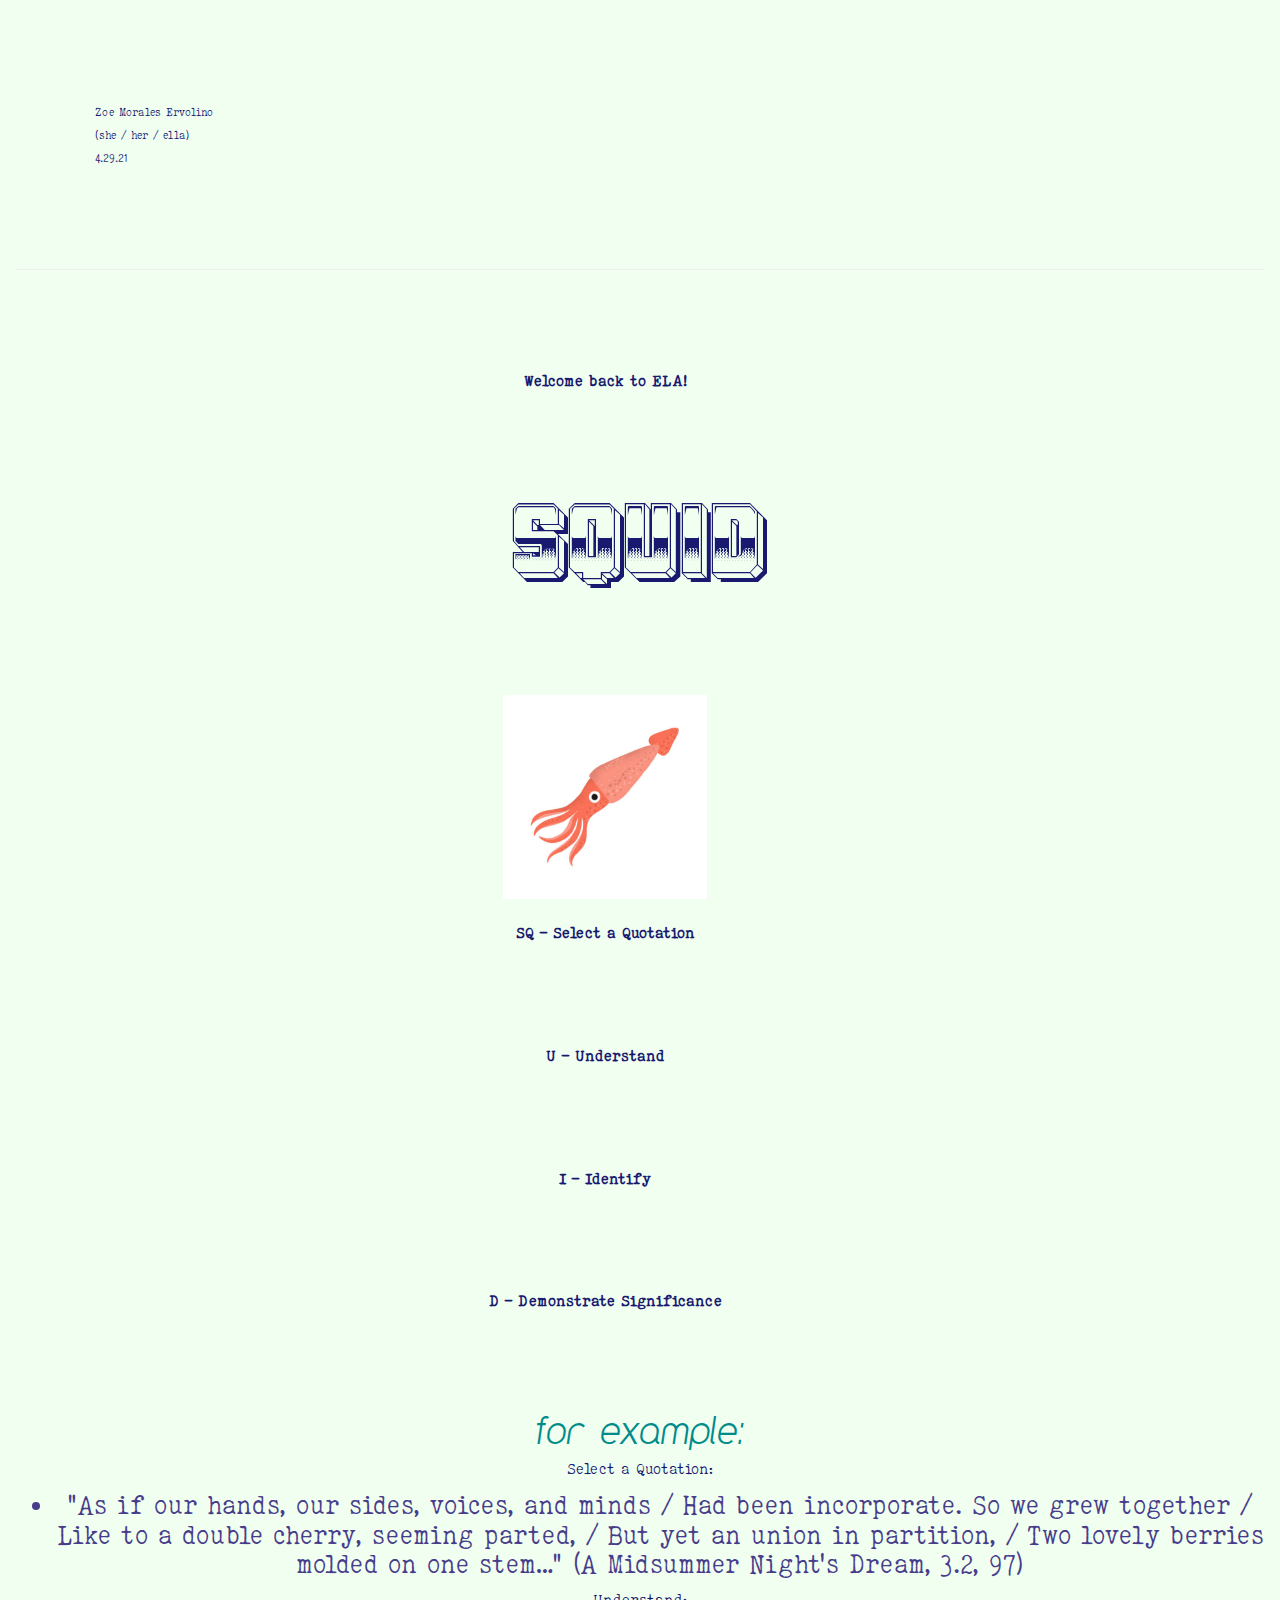
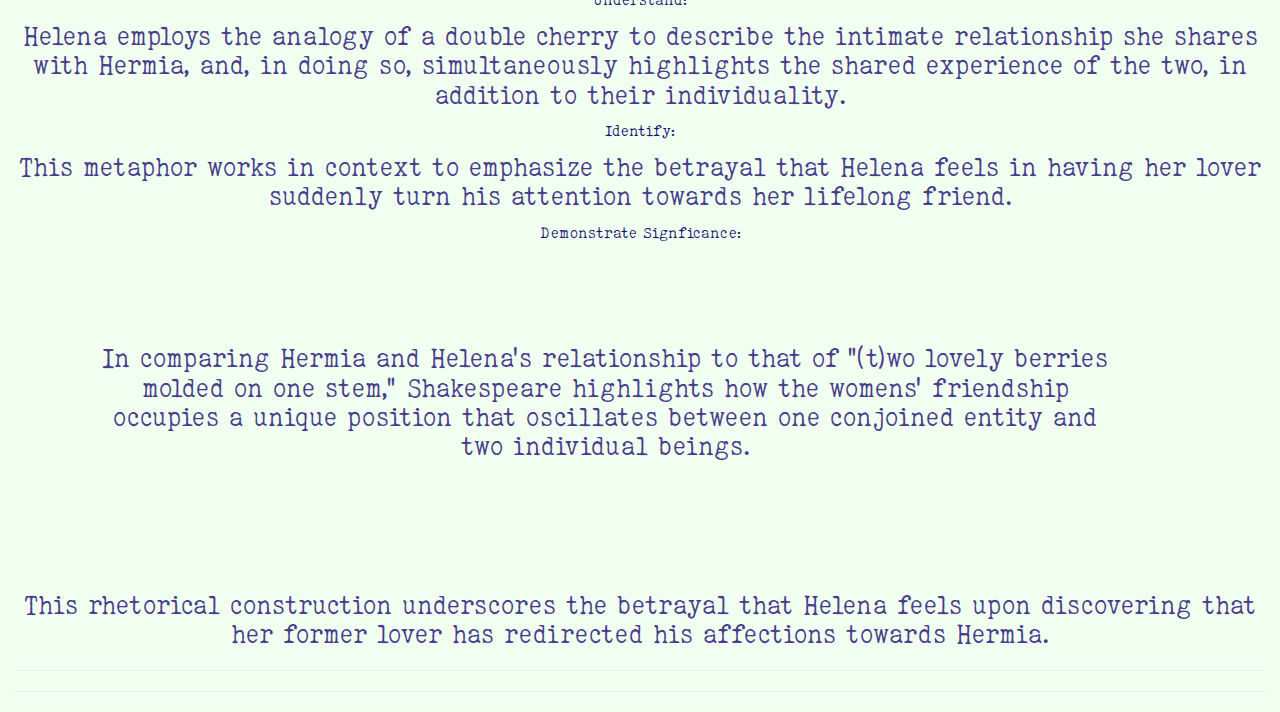
==== commit 38b9292c: "updates" ====
--- a/ELA_squid.html
+++ b/ELA_squid.html
@@ -59,7 +59,7 @@
 
 
 
-<link rel="stylesheet" href="data:text/css,%0A%40font%2Dface%20%7B%0Afont%2Dfamily%3A%20%27AerologicaRegular%2DK7day%27%3B%0Asrc%3A%20url%28data%3Aapplication%2Ffont%2Dsfnt%3Bbase64%2CAAEAAAAKAIAAAwAgT1MvMmP3VI4AAAEoAAAAYGNtYXADRgQVAAACQAAAAXBnbHlmR6iCUgAABGwAATQEaGVhZBfwp2AAAACsAAAANmhoZWEHcwNPAAAA5AAAACRobXR4ZbH%2FoAAAAYgAAAC4bG9jYQAXcQAAAAOwAAAAvG1heHAAtwLbAAABCAAAACBuYW1lX6aPzAABOHAAAAwvcG9zdABpADMAAUSgAAAAIAABAAAAAQAAe%2BHKKl8PPPUAAAQAAAAAANpuMeEAAAAA2m4x4f%2Fg%2FzAEIANwAAAACAACAAEAAAAAAAEAAANw%2FzAAAAQQ%2F%2BD%2F4AQgAAEAAAAAAAAAAAAAAAAAAAAuAAEAAAAuAtkAiAAAAAAAAgAAAAAAAAAAAAAAAAAAAAAAAgI1AZAABQAEAgACAAAA%2F9ACAAIAAAACAAAzAMwAAAAABAAAAAAAAAAAAAABAAAAAAAAAAAAAAAARlNUUgBAACAAfgMA%2F6AAAANwANAAAAABAAAAAAAAA2AAAAAgAAACXgAAABAAAAAQAAAA0AAAAVAAAAFQAAABUAAAAVAAAAJwAAABkAAAAnAAAAJwAAACcAAAAnAAAAJwAAACcAAAAnAAAAJwAAACcAAAAoD%2F4AJwAAACcAAAAnAAAAJwAAACcAAAAnAAAAJwAAABUAAAAnAAAAJgAAACMAAAA2AAAAJwAAACcAAAAnAAAAJwAAACcAAAAnAAAAJwAAACcAAAAqD%2F8AQQ%2F%2FACsP%2FgAnAAAAJwAAACMAAAAAAAAgAAAAMAAAAUAAMAAQAAAMIABACuAAAAEgAQAAMAAgAhACcALAAuADkAPwBaAH7%2F%2FwAAACAAJwAsAC4AMAA%2FAEEAfv%2F%2F%2F%2BP%2F3v%2Fa%2F9n%2F2P%2FT%2F9L%2FrwABAAAAAAAAAAAAAAAAAAAAAAAAAAAAAAAAAAAAAAAAAAAAAAAAAAAAAAAAAAAAAAAAAAAAAAAAAAAAAAAAAAAAAAAAAAAAAAAAAAAAAAAAAAAAAAAAAAAAAAAAAAAAAAAAAAAAAAAAAAAABACuAAAAEgAQAAMAAgAhACcALAAuADkAPwBaAH7%2F%2FwAAACAAJwAsAC4AMAA%2FAEEAfv%2F%2F%2F%2BP%2F3v%2Fa%2F9n%2F2P%2FT%2F9L%[base64]%2BAAAR7gAAE9kAABR2AAAXAAAAGXgAABtoAAAdwwAAH5YAACD7AAAjeQAAJdQAACb%2BAAAo1QAAKzAAACy1AAAwjAAAMz4AADWMAAA24wAAOU8AADuYAAA9lwAAPuAAAEFUAABDJwAARsUAAEkmAABKkAAATEsAAE0BAAFAAAAAAJOAwAAAgAGAAoADgASAAABAQEBAQEBAQEBAQEBAQEBAQEBAgn%2FHv8e%2F%2B0A4v8eAAAB6gAA%2Fx4A4v8LAOL%2BPADi%2FtkAAAJOAAAAMgE6%2FsYAEwE7ATr9iwAAAnX%2Bxv7FAU4BOwAA%2FsX%2BbQMAAAD9AAAAAAAJAAD%2FoAFAAwAAAwAHAAwAEgAeADQAOAA9AE4AAAEBAQEBAQEBAQEBAQEBAQEBAQEBAQABAAEBAAEAAQEBAQABAAEBAAEAAQEBAAEBAAEBAQEBAQEBAQEBAQEBAQEBAQEBAQEBAQEBAQEBAQEBAP%2FQ%2F0AAMACQAAD%2FQAAAAQAAAP%2FQAAAAMP%2Fw%2F9D%2FQAAgALAAEP8wAAAAAAAEAAUABwCAAAYABQAFAAAAAP9gAAAAAAACAAIABACQAAMAAgADAAAAAP%2Fs%2F%2F7%2F%2Fv%2BQ%2F%2F3%2F%2Fv%2F9AAD%2F%2F%2F%2FxALAAAP9AAAABAAAA%2F9AAAAAw%2F1AAAP%2Fg%2F8AAAAAg%2F%2BAAAADgAEAAAAAgAAD%2F4AAAACAAAP%2FQADAAAP%2FQAEAAoAAA%2F2D%2FwACwADD%2FUP%2FQAOAAMAAA%2F%2BAAAP%2FwAFAAoP%2Fy%2F%2Ff%2F9wAAAAAAAAAJAAkADv9gAYAATwAHAAUABQAAAAAAAP%2F7%2F%2Fv%2F%2Bv%2BwAEwABAAAAAAAAP%2F8%2F%2FT%2F%2FwAA%2F8H%2BcAIAAAD%2BAP%2FAAhAAMP3w%2F9D%2B8AAgAAAAQADAAAAAIAIgAAD%2FwP%2FgAAD94AAA%2F%2BAAAP9AAAAAAAYAAAHgAUADcAADAAgADAAUABkAJwAAAQEBAQEBAQEBAQEBAQEBAQEBAQEBAQEBAQEBAQEBAQEBAQEBAQEBAQCg%2F9D%2FoAAwAHAAYP%2FI%2F6AAOP9wABD%2F4AAQAFAAYAAA%2F0AAAABA%2F8AAAAEAAAD%2F0AAAADD%2FUAAA%2F%2BD%2FwAAAABj%2F6AAAAOAAQAAAACAAAP%2BQAhAAMAAA%2F9AAAABgADj%2FoP%2FIAJAAEAAA%2F%2FD%2FsABgALAAAP9gAAD%2FwP%2FQADAAsAAw%2F1D%2F0P9gACAAAABAAEAAGAAYAMAAAP%2FA%2F%2BAAAP9A%2F5AABgAA%2FzABQADAAAMACAAMABQAGQAnAAABAQEBAQEBAQEBAQEBAQEBAQEBAQEBAQEBAQEBAQEBAQEBAQEBAQEBAKD%2F0P%2BgADAAcABg%2F8j%2FoAA4%2F3AAEP%2FgABAAUABgAAD%2FQAAAAED%2FwAAAAQAAAP%2FQAAAAMP9QAAD%2F4P%2FAAAAAGP%2FoAAAA4ABAAAAAIAAA%2F5D%2FYAAwAAD%2F0AAAAGAAOP%2Bg%2F8gAkAAQAAD%2F8P%2BwAGAAsAAA%2F2AAAP%2FA%2F9AAMACwADD%2FUP%2FQ%2F2AAIAAAAEAAQAAYABgAwAAA%2F8D%2F4AAA%2F0D%2FkAAEAAD%2FoAFAAMAAAwAHAAwAFgAAAQEBAQEBAQEBAQEBAQEBAQEBAQEBAQEBAP%2FQ%2F0AAMACQAAD%2FQAAAAQAAAP%2FQAAAAMP9QAAD%2F4P%2FAAAAA4ABAAAAAIAAA%2F9AAMAAA%2F9AAQACgAAD%2FYP%2FAALAAMP9Q%2F9D%2F0AAgAAAAQADAAAD%2FwP%2FgAAD%2FQAAATwAA%2F6ACYAMAAAMACAAMABAAFAAYABwAIAAkACgALAAwADQAOAA8AEAARABIAEwAUABUAFgAXABgAGQAaABsAHAAdAB4AHwAgACEAIgAjACQAJQAmACcAKAApACoAKwAsAC0ALgAvADAAMQAyADMANAA1ADYANwA4ADkAOgA7ADwAPQA%[base64]%2F9D%2BkAAwAYAAMP%2FI%2F9AAOP4mAAAAAwAAAB0AAAADAAAAHQAAAAMAAAAdAAAAAwAAAB0AAAADAAAAHQAAAAMAAAAdAAAAAwAAAB0AAAADAAAAHQAAAAMAAAAdAAAAAwAAAB0AAAADAAAAHQAAAAMAAAAdAAAAAwAAAB0AAAADAAD%2BbQAAAAMAAAAdAAAAAwAAAB0AAAADAAAAHQAAAAMAAAAdAAAAAwAAAB0AAAADAAAAHQAAAAMAAAAdAAAAAwAAAB0AAAADAAAAHQAAAAMAAAAdAAAAAwAAAB0AAAADAAAAHQAAAAMAAAAdAAAAAwAA%2FmsAAAAHAAAAGQAAAAcAAAAZAAAABwAAABkAAAAHAAAAuQAAAAcAAAAZAAAABwAAABkAAAAHAAAAGQAAAAcAAP5pAAAABwAAABkAAAAHAAAAGQAAAAcAAAAZAAAABwAAALkAAAAHAAAAGQAAAAcAAAAZAAAABwAAABkAAAAHAAD%2BiAAAAAkAAAAXAAAACQAAABcAAAAJAAAAFwAAAAkAAAC3AAAACQAAABcAAAAJAAAAFwAAAAkAAAAXAAAACQAA%2FmcAAAAJAAAAFwAAAAkAAAAXAAAACQAAABcAAAAJAAAAtwAAAAkAAAAXAAAACQAAABcAAAAJAAAAFwAAAAkAAP6FAAAADQAAABMAAAANAAAAEwAAAA0AAAATAAAADQAAALMAAAANAAAAEwAAAA0AAAATAAAADQAAABMAAAANAAD%2BUgAAAAAABAAFAAcAgAAGAAUABQAAAAD%2F%2Bf%2F7AAAAAv%2F6AAD%2F7gAA%2F%2FMAAP%2FtAAD%2F8wAA%2F%2B0AAP%2FzAAD%2F7%2F%2F%2F%2F%2F8AAP%2F1%2F%2F0AAP%2F1AAYAAP%2F5AAD%2F%2FAEgAAAAAAAEAAUABwCAAAYABQAFAAAAAP%2F5%2F%2FsAAAAC%2F%2FoAAP%2FuAAD%2F8wAA%2F%2B0AAP%2FzAAD%2F7QAA%2F%2FMAAP%2Fv%2F%2F%2F%2F%2FwAA%2F%2FX%2F%2FQAA%2F%2FUABgAA%2F%2FkAAP%2F8%2F9AAAP%2FQAAAAQAAA%2F8AAQP%2BwAAAAYAAAAQAAAP%2FQAAAAMP3wAAAAIAGAACAAAP%2Fw%2F%2FD%2BgP%2Fw%2F%2FABoAAwAAD%2F0P6A%2F9AAAAAwAGD%2FYAAAAEABgACgAAD%2FwP%2FQADAAAP%2FQAAAAMAA4%2F9D%2FyAC8AAcAAP%2F5AAAABwAA%2F%2FkAAAAHAAD%2F%2BQAAAAcAAP%2F5AAAABwAA%2F%2FkAAAAHAAD%2F%2BQAAAAcAAP%2F5AAAABwAA%2F%2FkAAAAHAAD%2F%2BQAAAAcAAP%2F5AAAABwAA%2F%2FkAAAAHAAD%2F%2BQAAAAcAAP%2F5AAAABwAA%2F%2FkAEAAHAAD%2F%2BQAAAAcAAP%2F5AAAABwAA%2F%2FkAAAAHAAD%2F%2BQAAAAcAAP%2F5AAAABwAA%2F%2FkAAAAHAAD%2F%2BQAAAAcAAP%2F5AAAABwAA%2F%2FkAAAAHAAD%2F%2BQAAAAcAAP%2F5AAAABwAA%2F%2FkAAAAHAAD%2F%2BQAAAAcAAP%2F5AA0ADQAA%2F%2FMAAAANAAD%2F8wAAAA0AAP%2FzAAAADQAA%2F%2FMAAAANAAD%2F8wAAAA0AAP%2FzAAAADQAA%2F%2FMAAAANAAD%2F8wAQAA0AAP%2FzAAAADQAA%2F%2FMAAAANAAD%2F8wAAAA0AAP%2FzAAAADQAA%2F%2FMAAAANAAD%2F8wAAAA0AAP%2FzAAAADQAA%2F%2FMADQATAAD%2F7QAAABMAAP%2FtAAAAEwAA%2F%2B0AAAATAAD%2F7QAAABMAAP%2FtAAAAEwAA%2F%2B0AAAATAAD%2F7QAAABMAAP%2FtABAAEwAA%2F%2B0AAAATAAD%2F7QAAABMAAP%2FtAAAAEwAA%2F%2B0AAAATAAD%2F7QAAABMAAP%2FtAAAAEwAA%2F%2B0AAAATAAD%2F7QANABkAAP%2FnAAAAGQAA%2F%2BcAAAAZAAD%2F5wAAABkAAP%2FnAAAAGQAA%2F%2BcAAAAZAAD%2F5wAAABkAAP%2FnAAAAGQAA%2F%2Bf%2FvQEA%2F%2FL%2F9%2F%2F3AAAAAAAAAAkACQAO%2FwAAGQAAAA0AAAAaACAAAP%2FzAAAADQAA%2F%2FMAAAANAAD%2F8wAAAA0AAAAA%2F%2F%2F%2F9AAA%2F%2Ff%2F9v%2FWAAD%2F8wAAAAr%2F7QAAAQD%2F8v%2F3%2F%2FcAAAAAAAAACQAJAA7%2FAAAZAAAADQAAABoAIAAA%2F%2FMAAAANAAD%2F8wAAAA0AAP%2FzAAAADQAAAAD%2F%2F%2F%2F0AAD%2F9%2F%2F2%2F9YAAP%2FzAAAACv%2FtACABQAAw%2FpABQABAAAD%2FwP6wAaAAAP5g%2F2ACcAAw%2FZD%2F0AJwAEAAIAAA%2F%2BD%2FwABAABAAAP%2Fw%2F8D9kAAwAoAAMAAA%2F9D9gP%2FQ%2F5AAoAKAAEAAAP9g%2FYD%2FwAAAAAAlAAD%[base64]%2F0P9AADD%2F5gAAAAMAAAAdAAAAAwAAAB0AAAADAAAAHQAAAAMAAAAdAAAAAwAA%2F40AAAADAAAAHQAAAAMAAAAdAAAAAwAAAB0AAAADAAAAHQAAAAMAAP%2BLAAAABwAAABkAAAAHAAAAGQAAAAcAAAAZAAAABwAA%2F4kAAAAHAAAAGQAAAAcAAAAZAAAABwAAABkAAAAHAAD%2FqAAAAAkAAAAXAAAACQAAABcAAAAJAAAAFwAAAAkAAP%2BHAAAACQAAABcAAAAJAAAAFwAAAAkAAAAXAAAACQAA%2F6UAAAANAAAAEwAAAA0AAAATAAAADQAAABMAAAANAAD%2FcgAAAAAABAAFAAcAgAAGAAUABQAAAAD%2F%2Bf%2F7AAAAAv%2F6AAD%2F7gAA%2F%2FMAAP%2FtAAD%2F8wAA%2F%2B0AAP%2FzAAD%2F7%2F%2F%2F%2F%2F8AAP%2F1%2F%2F0AAP%2F1AAYAAP%2F5AAD%2F%2FP%2FgAAD%2F0AAw%2F%2BAAAAAAAAIAAgAEANAAAwACAAMAAAAA%2F%2Bz%2F%2Fv%2F%2B%2F1D%2F%2Ff%2F%2B%2F%2F0AAP%2F%2F%2F%2FEA8AAA%2FwAAAABAAAABAAAA%2F9AAAAAw%2F1AAAP%2Fg%2F8AAAP%2FAAAABIABAAAAAIAAA%2F9AAMAAA%2F9AAvAAHAAD%2F%2BQAAAAcAAP%2F5AAAABwAA%2F%2FkAAAAHAAD%2F%2BQAAAAcAAP%2F5ABAABwAA%2F%2FkAAAAHAAD%2F%2BQAAAAcAAP%2F5AAAABwAA%2F%2FkAAAAHAAD%2F%2BQANAA0AAP%2FzAAAADQAA%2F%2FMAAAANAAD%2F8wAAAA0AAP%2FzABAADQAA%2F%2FMAAAANAAD%2F8wAAAA0AAP%2FzAAAADQAA%2F%2FMADQATAAD%2F7QAAABMAAP%2FtAAAAEwAA%2F%2B0AAAATAAD%2F7QAQABMAAP%2FtAAAAEwAA%2F%2B0AAAATAAD%2F7QAAABMAAP%2FtAA0AGQAA%2F%2BcAAAAZAAD%2F5wAAABkAAP%2FnAAAAGQAA%2F%2Bf%2FvQEA%2F%2FL%2F9%2F%2F3AAAAAAAAAAkACQAO%2FwAAGQAAAA0AAAAaACAAAP%2FzAAAADQAA%2F%2FMAAAANAAD%2F8wAAAA0AAAAA%2F%2F%2F%2F9AAA%2F%2Ff%2F9v%2FWAAD%2F8wAAAAr%2F7QGAADAAAP%2FQAGAATwAHAAUABQAAAAAAAP%2F7%2F%2Fv%2F%2Bv%2BwAEwABAAAAAAAAP%2F8%2F%2FT%2F%2FwAA%2F8H9kALgAAD%2FcAAA%2FbD%2FwALwADD9EP%2FQ%2F9AAIAAAAEACEABAALAAAP%2FA%2F%2BAAAP0AAAAAPwAA%2F6ACYAMAAAMABwALAA8AEwAXABsAHwAjACcAKwAvADMANwA7AD8AQwBHAEsATwBTAFcAWwBfAGMAZwBrAG8AcwB4AHwAgACEAIgAjACQAJQAmACbAJ8AowCnAKsArwCzALcAuwC%[base64]%2F9D%2BIAAw%2F%[base64]%2F9AAAAAw%2FhQAAAAHAAAAGQAAAAcAAAAZAAAABwAAABkAAAAHAAD%2FiQAAAAcAAAAZAAAABwAAABkAAAAHAAAAGQAAAAcAAABV%2F%2FAAAP9jAAAACQAAABcAAAAJAAAAFwAAAAkAAAAXAAAACQAA%2F4cAAAAJAAAAFwAAAAkAAAAXAAAACQAAABcAAAAJAAD%2FpQAAAA0AAAATAAAADQAAABMAAAANAAAAEwAAAA0AAP%2BjAAAADQAAABMAAAANAAAAEwAAAA0AAP%2BCAAAAsAAAAAQABQAHAFAAQP9QAAD%2F%2Bf%2F7AAAAAv%2F6AAD%2F8AAA%2F%2FAAAP%2FwAAD%2F8AAA%2F%2FAAAP%2FwAAD%2F8AAA%2F%2FL%2F%2FgAA%2F%2FUABgAA%2F%2FkAAP%2F8ARABAP%2FI%2FugAIP%2FgABD%2F4P9AADAAuAAQ%2F9gAAAAYABgAEAAA%2F8AAMAEgAAD%2F0AAAADD98AAAACABgAAgAAD%2F8P%2Fw%2FoD%2F8P%2FwAdAAAP7gAAABIAAA%2F9D%2BgP%2FQAAAAwAAAAGAAAP7gAAAAUAAA%2F%2BD%2FwAAAALD%2FsAAA%2F%2BD%2FwAAAAEABgACgAAD%2FIACAAEAAAAAgAAD%2F0AAwAAD%2F0AC8AAcAAP%2F5AAAABwAA%2F%2FkAAAAHAAD%2F%2BQAAAAcAAP%2F5AAAABwAA%2F%2FkAAAAHAAD%2F%2BQAAAAcAAP%2F5AAAABwAA%2F%2FkAAAAHAAD%2F%2BQAAAAcAAP%2F5AAAABwAA%2F%2FkAAAAHAAD%2F%2BQAAAAcAAP%2F5AAAABwAA%2F%2FkAEAAHAAD%2F%2BQAAAAcAAP%2F5AAAABwAA%2F%2FkAAAAHAAD%2F%2BQAAAAcAAP%2F5AAAABwAA%2F%2FkAAAAHAAD%2F%2BQAAAAcAAP%2F5AAAABwAA%2F%2FkAAAAHAAD%2F%2BQAAAAcAAP%2F5AAAABwAA%2F%2FkAAAAHAAD%2F%2BQAAAAcAAP%2F5%2FzQAsAAw%2F1D%2F0ADZAA0AAP%2FzAAAADQAA%2F%2FMAAAANAAD%2F8wAAAA0AAP%2FzABAADQAA%2F%2FMAAAANAAD%2F8wAAAA0AAP%2FzAAAADQAA%2F%2FMABwAQ%2F%2FAABgATAAD%2F7QAAABMAAP%2FtAAAAEwAA%2F%2B0AAAATAAD%2F7QAQABMAAP%2FtAAAAEwAA%2F%2B0AAAATAAD%2F7QAAABMAAP%2FtAA0AGQAA%2F%2BcAAAAZAAD%2F5wAAABkAAP%2FnAAAAGQAA%2F%2BcAEAAZAAD%2F5wAAABkAAP%2FnAAAAGQAA%2F%2Bf%2FrQBQALD%2F8v%2F3%2F%2FcAAAAAACD%2FUP%2BwABkAAAANAAAAGgAgAAAAEAAA%2F%2FAAAAAQAAD%2F8AAAABAAAP%2FwAAD%2F8AAA%2F%2Fj%2F%2BP%2FWAAD%2F8wAAAAr%2F7QAgAQAAOP7o%2F%2BABIAAQACAAAP%2FQABgAEAAo%2F%2BD%2F6AAYABAAIAAA%2F9D%2FwACwADD%2FUP%2FQALAAQAAgAAD%2F4P%2FAAEAAEAAA%2F%2FD%2FwP2QAKAAAAAwASAAwAAwAAD%2F0P9gAAAAMAAA%2F9D%2B4P8Q%2F5AAIAAAAEABAACwAAAAIAAAAEAAsABAAAD%2FYP9A%2FyAAAP%2FA%2F%2BAAAP9AAABEAAD%[base64]%2FQ%2FpAAMAGAADD%2FyP%2FQADj%[base64]%2F4kAAAAHAAAAGQAAAAcAAAAZAAAABwAAABkAAAAHAAAAyQAAAAcAAAAZAAAABwAAABkAAAAHAAAAGQAAAAcAAP%2BJAAAABwAAABkAAAAHAAAAGQAAAAcAAAAZAAAABwAA%2FmUAAACgAAD%2F%2Bf%2F7AAAAAv%2F%2B%2F%2FgAAP%2F3AAD%2F6QAA%2F%2FcAAP%2FpAAD%2F9wAA%2F%2BkAAP%2F3AAD%2F6f%2F5AAYAAP%2F5AAD%2F%2FAFDAAAACQAAABcAAAAJAAAAFwAAAAkAAAAXAAAACQAA%2FzT%2F4AAAAHMAAAAJAAAAFwAAAAkAAAAXAAAACQAAABcAAAAJAAD%2FpQAAAA0AAAATAAAADQAAABMAAAANAAAAEwAAAA0AAP%2BjAAAADQAAABMAAAANAAAAEwAAAA0AAP9iAAD%2FoAAwAUAAAP%2FQAAAAMP8QAAAAAP%2F9%2F%2F7%2F%2Ff%2Bg%2F%2Fz%2F%2Fv%2F%2BAAAAAAAAAAQABQAHAKAAQP%2FgAEAAAP%2F5%2F%2FsAAAAC%2F%2FoAAP%2FwAAD%2F8AAA%2F%2FAAAP%2FwAAD%2F8AAA%2F%2FAAAP%2Fw%2F%2F%2F%2F%2FwAA%2F%2FX%2F%2FQAA%2F%2FUABgAA%2F%2FkAAP%2F8AMgAKP%2FI%2F9gAOP74%2F9D%2FQAAwANAAAP%2FQAAAAMAAQAAD%2FwABAARAAAP%2FQAAAAMP3wAAAAIAGAACAAAP%2Fw%2F%2FD%2BgP%2Fw%2F%2FABoAAwAAD%2F0AAwAAD%2F0P6A%2F9AAAADAAAAAYAAA%2F5AAAABwAAD%2FoAAA%2F0AAAAAwAGD%2FYAAAAOD%2F0AAA%2F7AAAP%2Fg%2F8AAAABAAYAAoAAA%2F9AAMAAA%2F8D%2F0AAwAAD%2F0AAAADAAOP%2FQ%2F8gAvAAHAAD%2F%2BQAAAAcAAP%2F5AAAABwAA%2F%2FkAAAAHAAD%2F%2BQAAAAcAAP%2F5AAAABwAA%2F%2FkAAAAHAAD%2F%2BQAAAAcAAP%2F5AAAABwAA%2F%2FkAAAAHAAD%2F%2BQAAAAcAAP%2F5AAAABwAA%2F%2FkAAAAHAAD%2F%2BQAQAAcAAP%2F5AAAABwAA%2F%2FkAAAAHAAD%2F%2BQAAAAcAAP%2F5AAAABwAA%2F%2FkAAAAHAAD%2F%2BQAAAAcAAP%2F5AAAABwAA%2F%2FkAAAAHAAD%2F%2Bf%2F9AA0AAP%2FzAAAADQAA%2F%2FMAAAANAAD%2F8wAAAA0AAP%2FzABAADQAA%2F%2FMAAAANAAD%2F8wAAAA0AAP%2FzAAAADQAA%2F%2FMAAAANAAD%2F8wAAAA0AAP%2FzAAAADQAA%2F%2FMAAAANAAD%2F8wAQAA0AAP%2FzAAAADQAA%2F%2FMAAAANAAD%2F8wAAAA0AAP%2Fz%2F9cAQAAA%2F8AAGQAAAA0AAAAKAAD%2F9gAAAAoAAP%2F2AAAACgAA%2F%2FYAAAAKAAD%2F9gAAAAoAAP%2FmAAD%2F8wAAAAr%2F7QA2ABMAAP%2FtAAAAEwAA%2F%2B0AAAATAAD%2F7QAAABMAAP%2Ft%2F%2FoAIP%2FgABYAEwAA%2F%2B0AAAATAAD%2F7QAAABMAAP%2FtAAAAEwAA%2F%2B0ADQAZAAD%2F5wAAABkAAP%2FnAAAAGQAA%2F%2BcAAAAZAAD%2F5wAQABkAAP%2FnAAAAGQAA%2F%2BcAAAAZAAD%2F5%2F%2F9ADAAAP%2FQ%2FyABAAAw%2FwD%2F0ACQAJAABgAFAAUAAAAAAAAABAAFAAcAUP%2Fy%2F%2Ff%2F9wAAAAAAIP%2Fg%2F8D%2FYAAZAAAADQAAABoAIAAAABAAAP%2FwAAAAEAAA%2F%2FAAAAAQAAD%2F8AAAAAD%2F%2F%2F%2F0AAD%2F9%2F%2F2%2F9YAAP%2FzAAAACv%2FtAKgAKAA4%2F9j%2FyACYADAAAP%2FQAAAAIAAw%2F%2BD%2F0AAgAEAAAP%2FA%2F4ABAAAw%2FwD%2F0AEAAEAAIAAA%2F%2BD%2FwABAABAAAP%2Fw%2F8D9kAAwARAAMAAwARAAMAAA%2F9D%2FYAAAADAAAP%2BAAAD%2FYAAA%2F4AAAAAwAAD%2FYP%2FQ%2F5AAoACwAAAAMACQAAAAIAAAAEAAsABAAAD%2FYP7w%2F9D%2F0P7w%2F8AAAAAAKgAA%2F6ACYAMAAAMABwALAA8AEwAXABsAHwAjACcAKwAvADMANwA7AD8AQwBHAEsATwBTAFcAWwBfAGMAZwBrAG8AcwB3AHsAfwCDAIcAiwDAANYA7ADwAPoA%[base64]%2F0P9AADD%2F5gAAAAMAAAAdAAAAAwAAAB0AAAADAAAAHQAAAAMAAAAdAAAAAwAA%2F40AAAADAAAAHQAAAAMAAAAdAAAAAwAAAB0AAAADAAAAHQAAAAMAAP%2BLAAAABwAAABkAAAAHAAAAGQAAAAcAAAAZAAAABwAA%2F4kAAAAHAAAAGQAAAAcAAAAZAAAABwAAABkAAAAHAAD%2FqAAAAAkAAAAXAAAACQAAABcAAAAJAAAAFwAAAAkAAP%2BHAAAACQAAABcAAAAJAAAAFwAAAAkAAAAXAAAACQAA%2F6UAAAANAAAAEwAAAA0AAAATAAAADQAAABMAAAANAAD%2FowAAAA0AAAATAAAADQAAABMAAAANAAD%2FYgAA%2FwAAMADwAAAAAP%2F9%2F%2F7%2F%2Ff7w%2F%2Fz%2F%2Fv%2F%2BAAAAAAAAAAQABQAHAaAABgAFAAUAAAAA%2F%2Fn%2F%2BwAAAAL%2F%2BgAA%2F%2FAAAP%2FwAAD%2F8AAA%2F%2FAAAP%2FwAAD%2F8AAA%2F%2FD%2F%2F%2F%2F%2FAAD%2F9f%2F9AAD%2F9QAGAAD%2F%2BQAA%2F%2Fz%2B4AAAAAAAAgACAAQAkAADAAIAAwAAAAD%2F7P%2F%2B%2F%2F7%2FkP%2F9%2F%2F7%2F%2FQAA%2F%2F%2F%2F8QEgAAAAAAACAAIABACQAAMAAgADAAAAAP%2Fs%2F%2F7%2F%2Fv%2BQ%2F%2F3%2F%2Fv%2F9AAD%2F%2F%2F%2Fx%2F9AAAP%2FQAAABEAAA%2F0AAAP%2BgAAD%2FQAAAASAAAAEAAAD%2F0AAAADD%2FUAAA%2F%2BD%2FwAAA%2F1AAAP%2Fg%2F7AAAADgAEAAAADgAEAAAAAgAAD%2F0AAwAAD%2F0AC8AAcAAP%2F5AAAABwAA%2F%2FkAAAAHAAD%2F%2BQAAAAcAAP%2F5AAAABwAA%2F%2FkAEAAHAAD%2F%2BQAAAAcAAP%2F5AAAABwAA%2F%2FkAAAAHAAD%2F%2BQAAAAcAAP%2F5AA0ADQAA%2F%2FMAAAANAAD%2F8wAAAA0AAP%2FzAAAADQAA%2F%2FMAEAANAAD%2F8wAAAA0AAP%2FzAAAADQAA%2F%2FMAAAANAAD%2F8wANABMAAP%2FtAAAAEwAA%2F%2B0AAAATAAD%2F7QAAABMAAP%2FtABAAEwAA%2F%2B0AAAATAAD%2F7QAAABMAAP%2FtAAAAEwAA%2F%2B0ADQAZAAD%2F5wAAABkAAP%2FnAAAAGQAA%2F%2BcAAAAZAAD%2F5wAQABkAAP%2FnAAAAGQAA%2F%2BcAAAAZAAD%2F5%2F%2F9ADAAAP%2FQ%2F7AAkAAGAAUABQAAAAAAAAAEAAUABwBQ%2F%2FL%2F9%2F%2F3AAAAAAAAAAkACQAO%2FwAAGQAAAA0AAAAaACAAAAAQAAD%2F8AAAABAAAP%2FwAAAAEAAA%2F%2FAAAAAA%2F%2F%2F%2F9AAA%2F%2Ff%2F9v%2FWAAD%2F8wAAAAr%2F7QHgAE8ABwAFAAUAAAAAAAD%2F%2B%2F%2F7%2F%2Fr%2FsABMAAQAAAAAAAD%2F%2FP%2F0%2F%2F8AAP%2FBAAAATwAHAAUABQAAAAAAAP%2F7%2F%2Fv%2F%2Bv%2BwAEwABAAAAAAAAP%2F8%2F%2FT%2F%2FwAA%2F8H%2FYADgADD%2B8P4wAuAAAP7gAAABIAAA%2FkAAAP7g%2F8AC8AAw%2FRD%2F0P%2FQACAAAABAAMAAAAAgAAAAUAHQAAD%2FwABAAAD%2FwP%2FgAAD9AAAAAEMAAP%2BgAmADAAADAAgADAAQABQAGAAcACAAJAAoACwAMAA0ADgAPABAAEQASABMAFAAVABYAFwAYABkAGgAbABwAHQAeAB8AIAAhACIAIwAkACUAJgAnACgAMAAxADIAMwA0ADTANcA2wDfAOMA5wDrAO8A8wD3APsA%2FwEDAQgBOgE%[base64]%2F9D%2BkAAwAYAAMP%2FI%2F9AAOP42AAAAAwAAAB0AAAADAAAAHQAAAAMAAAAdAAAAAwAAAB0AAAADAAAALQAAAAMAAAAdAAAAAwAAAB0AAAADAAAAHQAAAAMAAAAdAAAAAwAAAB0AAAADAAAAHQAAAAMAAAAdAAAAAwAA%2Fw0AAAADAAAAHQAAAAMAAAAdAAAAAwAAAB0AAAADAAAAHQAAAAMAAAAdAAAAAwAAAB0AAAADAAAAHQAAAAMAAAAdAAAAAwAA%2FmsAAAAHAAAAGQAAAAcAAAAZAAAABwAAABkAAAAHAAD%2FiQAAAAcAAAAZAAAABwAAABkAAAAHAAAAGQAAAAcAAADJAAAABwAAABkAAAAHAAAAGQAAAAcAAAAZAAAABwAA%2F4kAAAAHAAAAGQAAAAcAAAAZAAAABwAAABkAAAAHAAD%2BZQAAAKAAAP%2F5%2F%2FsAAAAC%2F%2F7%2F%2BAAA%2F%2FcAAP%2FpAAD%2F9wAA%2F%2BkAAP%2F3AAD%2F6QAA%2F%2FcAAP%2Fp%2F%2FkABgAA%2F%2FkAAP%2F8AUMAAAAJAAAAFwAAAAkAAAAXAAAACQAAABcAAAAJAAD%2FNP%2FgAAAAcwAAAAkAAAAXAAAACQAAABcAAAAJAAAAFwAAAAkAAP%2BlAAAADQAAABMAAAANAAAAEwAAAA0AAAATAAAADQAA%2F6MAAAANAAAAEwAAAA0AAAATAAAADQAA%2F2IAAP8wADABsAAA%2F9AAAAAw%2FxAAAAAA%2F%2F3%2F%2Fv%2F9%2Fwj%2F4AAAAAAABAAFAAcBoAAGAAUABQAAAAD%2F%2Bf%2F7AAAAAv%2F6AAD%2F8AAA%2F%2FAAAP%2FwAAD%2F8AAA%2F%2FAAAP%2FwAAD%2F8P%2F%2F%2F%2F8AAP%2F1%2F%2F0AAP%2F1AAYAAP%2F5AAD%2F%2FADw%2F9D%2FMAAw%2F7AAAP%2FQAAAAQAAA%2F8AAMP8QAAAAAAACAAIABAGwAAMAAgADAAAAAP%2Fs%2F%2F7%2F%2Fv5w%2F%2F3%2F%2Fv%2F9AAD%2F%2F%2F%2FxAaAAMAAA%2F9D%2FEAAAAGAAAADAAAD%2BIAAAADAA8AAA%2F6AAAP9AAAAAMAHwAAD%2F0AAAADD%2BcP9gAAAAcP%2BQAAACAABAAAAAIAAA%2F5AAcAAA%2F8D%2F0AAwAAD%2F0AAAADAAOP%2FQ%2F8gAvAAHAAD%2F%2BQAAAAcAAP%2F5AAAABwAA%2F%2FkAAAAHAAD%2F%2BQAAAAcAAP%2F5AAAABwAA%2F%2FkAAAAHAAD%2F%2BQAAAAcAAP%2F5AAAABwAA%2F%2FkAAAAHAAD%2F%2BQAAAAcAAP%2F5AAAABwAA%2F%2FkAAAAHAAD%2F%2BQAQAAcAAP%2F5AAAABwAA%2F%2FkAAAAHAAD%2F%2BQAAAAcAAP%2F5AAAABwAA%2F%2FkAAAAHAAD%2F%2BQAAAAcAAP%2F5AAAABwAA%2F%2FkAAAAHAAD%2F%2Bf%2F9AA0AAP%2FzAAAADQAA%2F%2FMAAAANAAD%2F8wAAAA0AAP%2FzABAADQAA%2F%2FMAAAANAAD%2F8wAAAA0AAP%2FzAAAADQAA%2F%2FMAAAANAAD%2F8wAAAA0AAP%2FzAAAADQAA%2F%2FMAAAANAAD%2F8wAQAA0AAP%2FzAAAADQAA%2F%2FMAAAANAAD%2F8wAAAA0AAP%2Fz%2F9cAQAAA%2F8AAGQAAAA0AAAAKAAD%2F9gAAAAoAAP%2F2AAAACgAA%2F%2FYAAAAKAAD%2F9gAAAAoAAP%2FmAAD%2F8wAAAAr%2F7QA2ABMAAP%2FtAAAAEwAA%2F%2B0AAAATAAD%2F7QAAABMAAP%2Ft%2F%2FoAIP%2FgABYAEwAA%2F%2B0AAAATAAD%2F7QAAABMAAP%2FtAAAAEwAA%2F%2B0ADQAZAAD%2F5wAAABkAAP%2FnAAAAGQAA%2F%2BcAAAAZAAD%2F5wAQABkAAP%2FnAAAAGQAA%2F%2BcAAAAZAAD%2F5%2F%2F9ADAAAP%2FQ%2FyABUAAw%2FrD%2F0ACQAJAABgAFAAUAAAAAACAAQP%2Fy%2F%2Ff%2F9wAAAAAAAAAJAAkADv8AABkAAAANAAAAGgAgAAAAEAAA%2F%2FAAAAAQAAD%2F8AAAABAAAP%2FwAAAAAP%2F%2F%2F%2FQAAP%2F3%2F%2Fb%2F1gAA%2F%2FMAAAAK%2F%2B0BQAAwAAD%2F0AAAACAAMP%2BwADAAMAAA%2F9AAcABPAAcABQAFAAAAAAAA%2F%2Fv%2F%2B%2F%2F6%2F7AATAAEAAAAAAAA%2F%2Fz%2F9P%2F%2FAAD%2Fwf2QADABYAAwAAAAgAAA%2F9AAAADQAAD%2BcP%2FQAAD%2FgAAAADAAAP9g%2F9AB4ADQADD%2FMP%2FQ%2FbAAoACwAAAAcAGgAAD%2FwP%2FgAAD%2FEAAA%2F5D%2BoP%2FAAABYAAD%[base64]%2FQ%2FpAAMAGAADD%2FyP%2FQADj%2BJgAAAAMAAAAdAAAAAwAAAB0AAAADAAAAHQAAAAMAAAAdAAAAAwAAAB0AAAADAAAAHQAAAAMAAAAdAAAAAwAAAB0AAAADAAAAHQAAAAMAAAAdAAAAAwAAAB0AAAADAAAAHQAAAAMAAAAdAAAAAwAA%[base64]%2BaQAAAAcAAAAZAAAABwAAABkAAAAHAAAAGQAAAAcAAAC5AAAABwAAABkAAAAHAAAAGQAAAAcAAAAZAAAABwAA%2FogAAAAJAAAAFwAAAAkAAAAXAAAACQAAABcAAAAJAAAAtwAAAAkAAAAXAAAACQAAABcAAAAJAAAAFwAAAAkAAP5nAAAACQAAABcAAAAJAAAAFwAAAAkAAAAXAAAACQAAALcAAAAJAAAAFwAAAAkAAAAXAAAACQAAABcAAAAJAAD%2BhQAAAA0AAAATAAAADQAAABMAAAANAAAAEwAAAA0AAACzAAAADQAAABMAAAANAAAAEwAAAA0AAAATAAAADQAA%2FoMAAAANAAAAEwAAAA0AAAATAAAADQAAANMAAAANAAAAEwAAAA0AAAATAAAADQAA%2F1IAAP%2FQAAAAQAAA%2F8AAMP%2FAAAAAYAAAAQAAAP%2FQAAAAMP3wAAAAAAAEAAUABwGgAAYABQAFAAAAAP%2F5%2F%2FsAAAAC%2F%2FoAAP%2FwAAD%2F8AAA%2F%2FAAAP%2FwAAD%2F8AAA%2F%2FAAAP%2Fw%2F%2F%2F%2F%2FwAA%2F%2FX%2F%2FQAA%2F%2FUABgAA%2F%2FkAAP%2F8AAAAAP%2F9%2F%2F7%2F%2Ff%2BQ%2F%2Fz%2F%2Fv%2F%2BAAAAAP%2F5%2F%2FsAAAAC%2F%2FoAAP%2FwAAD%2F8AAA%2F%2FAAAP%2FwAAD%2F8AAA%2F%2FAAAP%2Fw%2F%2F%2F%2F%2FwAA%2F%2FX%2F%2FQAA%2F%2FUABgAA%2F%2FkAAP%2F8AhD%2F0P8wADD%2FsAAA%2F9AAAABAAAD%2FwAAwASAAAP%2FQAAAAMP3wAAAAIAGAACAAAP%2Fw%2F%2FD%2BgP%2Fw%2F%2FABoAAwAAD%2F0P8QAAAAYAAAAMAAAP%2FQ%2FoD%2F0AAAADAAYP9gAAAAQAGAAKAAAP%2BQAHAAAP%2FA%2F9AAMAAA%2F9AAAAAwADj%2F0P%2FIALwABwAA%2F%2FkAAAAHAAD%2F%2BQAAAAcAAP%2F5AAAABwAA%2F%2FkAAAAHAAD%2F%2BQAAAAcAAP%2F5AAAABwAA%2F%2FkAAAAHAAD%2F%2BQAAAAcAAP%2F5AAAABwAA%2F%2FkAAAAHAAD%2F%2BQAAAAcAAP%2F5AAAABwAA%2F%2FkAAAAHAAD%2F%2BQAQAAcAAP%2F5AAAABwAA%2F%2FkAAAAHAAD%2F%2BQAAAAcAAP%2F5AAAABwAA%2F%2FkAAAAHAAD%2F%2BQAAAAcAAP%2F5AAAABwAA%2F%2FkAAAAHAAD%2F%2BQAAAAcAAP%2F5AAAABwAA%2F%2FkAAAAHAAD%2F%2BQAAAAcAAP%2F5AAAABwAA%2F%2FkADQANAAD%2F8wAAAA0AAP%2FzAAAADQAA%2F%2FMAAAANAAD%2F8wAAAA0AAP%2FzAAAADQAA%2F%2FMAAAANAAD%2F8wAAAA0AAP%2FzABAADQAA%2F%2FMAAAANAAD%2F8wAAAA0AAP%2FzAAAADQAA%2F%2FMAAAANAAD%2F8wAAAA0AAP%2FzAAAADQAA%2F%2FMAAAANAAD%2F8wANABMAAP%2FtAAAAEwAA%2F%2B0AAAATAAD%2F7QAAABMAAP%2FtAAAAEwAA%2F%2B0AAAATAAD%2F7QAAABMAAP%2FtAAAAEwAA%2F%2B0AEAATAAD%2F7QAAABMAAP%2FtAAAAEwAA%2F%2B0AAAATAAD%2F7QAAABMAAP%2FtAAAAEwAA%2F%2B0AAAATAAD%2F7QAAABMAAP%2FtAA0AGQAA%2F%2BcAAAAZAAD%2F5wAAABkAAP%2FnAAAAGQAA%2F%2BcAAAAZAAD%2F5wAAABkAAP%2FnAAAAGQAA%2F%2BcAAAAZAAD%2F5wAQABkAAP%2FnAAAAGQAA%2F%2BcAAAAZAAD%2F5wAAABkAAP%2FnAAAAGQAA%2F%2BcAAAAZAAD%2F5%2F%2FNACAAMP%2BwADAAMAAA%2F9D%2FwACAAAD%2FgP9gAVAAMP6w%2F9AAkAEA%2F%2FL%2F9%2F%2F3AAAAAAAAAAkACQAO%2FwAAGQAAAA0AAAAaACAAAAAQAAD%2F8AAAABAAAP%2FwAAAAEAAA%2F%2FAAAAAA%2F%2F%2F%2F9AAA%2F%2Ff%2F9v%2FWAAD%2F8wAAAAr%2F7QCQAAYABQAFAAAAAAAA%2F%2Fv%2F%2B%2F%2F6%2F3AAGQAAAA0AAAAaACAAAAAQAAD%2F8AAAABAAAP%2FwAAAAEAAA%2F%2FAAAAAA%2F%2F%2F%2F9AAA%2F%2Ff%2F9v%2FWAAD%2F8wAAAAr%2F7QFAADAAAP%2FQAAAAIAAw%2F7AAMAAwAAD%2F0P%2FgAJAAMP9w%2F9AAkABAACAAAP%2Fg%2F8AAQAAQAAD%2F8P%2FA%2FZAAMAFgADAAAACAAAD%2F0AAAAKAAMAAA%2F9D9gP%2FQ%2F5AAoAKAAEAAAP9g%2F1AAAP%2BQ%2FqD%2FwAAAAAArAAD%2FoAJgAwAAAwAHAAsADwATABcAGwAfACMAJwArAC8AMwA3ADsAPwBDAEcASwBPAFMAVwBbAF8AYwBnAGsAbwBzAHcAewB%2FAIMAhwCwALcAvADBAMYA3ADoAO0A%[base64]%2F9D%2FQAAw%2F%2BYAAAADAAAAHQAAAAMAAAAdAAAAAwAAAB0AAAADAAAAHQAAAAMAAP%2BNAAAAAwAAAB0AAAADAAAAHQAAAAMAAAAdAAAAAwAAAB0AAAADAAD%2FiwAAAAcAAAAZAAAABwAAABkAAAAHAAAAGQAAAAcAAP%2BJAAAABwAAABkAAAAHAAAAGQAAAAcAAAAZAAAABwAA%2F6gAAAAJAAAAFwAAAAkAAAAXAAAACQAAABcAAAAJAAD%2FhwAAAAkAAAAXAAAACQAAABcAAAAJAAAAFwAAAAkAAP%2BlAAAADQAAABMAAAANAAAAEwAAAA0AAAATAAAADQAA%2F6MAAAANAAAAEwAAAA0AAAATAAAADQAA%2F4IAAAAAAAQABQAHAHAAQP%2FgAAD%2F%2Bf%2F7AAAAAv%2F6AAD%2F8AAA%2F%2FAAAP%2FwAAD%2F8AAA%2F%2FAAAP%2FwAAD%2F8P%2F%2F%2F%2F8AAP%2F1%2F%2F0AAP%2F1AAYAAP%2F5AAD%2F%2FADwAAAAkP%2FI%2F3gAAAAw%2F0AAEP%2Fg%2F0AAMAC4ABD%2F2AAAABgAGAAQAAD%2FwAAw%2FxAAAAAAAAIAAgAEAbAAAwACAAMAAAAA%2F%2Bz%2F%2Fv%2F%2B%2FnD%2F%2Ff%2F%2B%2F%2F0AAP%2F%2F%2F%2FEBQAAAAJAAAP4gAAAAwAAAAGAAAP9wAAABkAAA%2F9AAAAAw%2FsAAAP%2Fg%2F8AAAAAg%2F7AAAP%2Fg%2F8AAAAIAAEAAAAAgAAD%2FcAAA%2F9AAMAAA%2F9AAvAAHAAD%2F%2BQAAAAcAAP%2F5AAAABwAA%2F%2FkAAAAHAAD%2F%2BQAAAAcAAP%2F5ABAABwAA%2F%2FkAAAAHAAD%2F%2BQAAAAcAAP%2F5AAAABwAA%2F%2FkAAAAHAAD%2F%2BQANAA0AAP%2FzAAAADQAA%2F%2FMAAAANAAD%2F8wAAAA0AAP%2FzABAADQAA%2F%2FMAAAANAAD%2F8wAAAA0AAP%2FzAAAADQAA%2F%2FMADQATAAD%2F7QAAABMAAP%2FtAAAAEwAA%2F%2B0AAAATAAD%2F7QAQABMAAP%2FtAAAAEwAA%2F%2B0AAAATAAD%2F7QAAABMAAP%2FtAA0AGQAA%2F%2BcAAAAZAAD%2F5wAAABkAAP%2FnAAAAGQAA%2F%2BcAEAAZAAD%2F5wAAABkAAP%2FnAAAAGQAA%2F%2Bf%2FrQEA%2F%2FL%2F9%2F%2F3AAAAAAAg%2F%2BD%2FIAAZAAAADQAAABoAIAAAABAAAP%2FwAAAAEAAA%2F%2FAAAAAQAAD%2F8AAAAAD%2F%2F%2F%2F0AAD%2F9%2F%2F2%2F9YAAP%2FzAAAACv%2Ft%2FzABYACQADj%2FeP6Q%2F9ACEAAQACAAAP%2FQABgAEAAo%2F%2BD%2F6AAYABAAIAAA%2F9AAcABPAAcABQAFAAAAAAAA%2F%2Fv%2F%2B%2F%2F6%2F7AATAAEAAAAAAAA%2F%2Fz%2F9P%2F%2FAAD%2Fwf2QAWAAkADwAAD%2FMAAAADAAAP%2FQ%2F3D%2BgAHAAPAAMP8Q%2F9D90AAgAAAAQAGQACAAAAAgAAAAQADwAAD%2FwP%2FgAAD%2FAP9w%2FpAAAABZAAD%[base64]%2F9D%2BkAAwAYAAMP%2FI%2F9AAOP4mAAAAAwAAAB0AAAADAAAAHQAAAAMAAAAdAAAAAwAAAB0AAAADAAAAHQAAAAMAAAAdAAAAAwAAAB0AAAADAAAAHQAAAAMAAAAdAAAAAwAAAB0AAAADAAAAHQAAAAMAAAAdAAAAAwAAAB0AAAADAAD%2BbQAAAAMAAAAdAAAAAwAAAB0AAAADAAAAHQAAAAMAAAAdAAAAAwAAAB0AAAADAAAAHQAAAAMAAAAdAAAAAwAAAB0AAAADAAAAHQAAAAMAAAAdAAAAAwAAAB0AAAADAAAAHQAAAAMAAAAdAAAAAwAA%2FmsAAAAHAAAAGQAAAAcAAAAZAAAABwAAABkAAAAHAAAAuQAAAAcAAAAZAAAABwAAABkAAAAHAAAAGQAAAAcAAP5pAAAABwAAABkAAAAHAAAAGQAAAAcAAAAZAAAABwAAALkAAAAHAAAAGQAAAAcAAAAZAAAABwAAABkAAAAHAAD%2BiAAAAAkAAAAXAAAACQAAABcAAAAJAAAAFwAAAAkAAAC3AAAACQAAABcAAAAJAAAAFwAAAAkAAAAXAAAACQAA%2FmcAAAAJAAAAFwAAAAkAAAAXAAAACQAAABcAAAAJAAAAtwAAAAkAAAAXAAAACQAAABcAAAAJAAAAFwAAAAkAAP6FAAAADQAAABMAAAANAAAAEwAAAA0AAAATAAAADQAAALMAAAANAAAAEwAAAA0AAAATAAAADQAAABMAAAANAAD%2BgwAAAA0AAAATAAAADQAAABMAAAANAAAA0wAAAA0AAAATAAAADQAAABMAAAANAAD%2FUgAA%2F9AAAABAAAD%2FwAAw%2F8AAAABgAAABAAAA%2F9AAAAAw%2FfAAAABA%2F%2BAAQAEAAED%2F4ABAAAD%2F%2Bf%2F7AAAAAv%2F6AAD%2F8AAA%2F%2FAAAP%2FwAAD%2F8AAA%2F%2FAAAP%2FwAAD%2F8P%2F%2F%2F%2F8AAP%2F1%2F%2F0AAP%2FwAAAAAP%2F9%2F%2F7%2F%2Ff%2BQ%2F%2Fz%2F%2Fv%2F%2BAAAAAP%2F5%2F%2FsAAAAC%2F%2FoAAP%2FwAAD%2F8AAA%2F%2FAAAP%2FwAAD%2F8AAA%2F%2FAAAP%2Fw%2F%2F%2F%2F%2FwAA%2F%2FX%2F%2FQAA%2F%2FUABgAA%2F%2FkAAP%2F8AegAKP%2FI%2F9gAOP8IAAD%2F0AAAAEAAAP%2FAADD%2FwAAAAGAAAAEAAAD%2F0AAAADD98AAAACABgAAgAAD%2F8P%2Fw%2FoD%2F8P%2FwAaAAMAAA%2F9AAMAAA%2F9D%2BgP%2FQAAAAMP%2FQAAAAMABg%2F2AAAAAw%2F9AAAABAAYAAoAAA%2F9AAMAAA%2F8D%2F0AAwAAD%2F0AAAADAAOP%2FQ%2F8gAvAAHAAD%2F%2BQAAAAcAAP%2F5AAAABwAA%2F%2FkAAAAHAAD%2F%2BQAAAAcAAP%2F5AAAABwAA%2F%2FkAAAAHAAD%2F%2BQAAAAcAAP%2F5AAAABwAA%2F%2FkAAAAHAAD%2F%2BQAAAAcAAP%2F5AAAABwAA%2F%2FkAAAAHAAD%2F%2BQAAAAcAAP%2F5ABAABwAA%2F%2FkAAAAHAAD%2F%2BQAAAAcAAP%2F5AAAABwAA%2F%2FkAAAAHAAD%2F%2BQAAAAcAAP%2F5AAAABwAA%2F%2FkAAAAHAAD%2F%2BQAAAAcAAP%2F5AAAABwAA%2F%2FkAAAAHAAD%2F%2BQAAAAcAAP%2F5AAAABwAA%2F%2FkAAAAHAAD%2F%2BQANAA0AAP%2FzAAAADQAA%2F%2FMAAAANAAD%2F8wAAAA0AAP%2FzAAAADQAA%2F%2FMAAAANAAD%2F8wAAAA0AAP%2FzAAAADQAA%2F%2FMAEAANAAD%2F8wAAAA0AAP%2FzAAAADQAA%2F%2FMAAAANAAD%2F8wAAAA0AAP%2FzAAAADQAA%2F%2FMAAAANAAD%2F8wAAAA0AAP%2FzAA0AEwAA%2F%2B0AAAATAAD%2F7QAAABMAAP%2FtAAAAEwAA%2F%2B0AAAATAAD%2F7QAAABMAAP%2FtAAAAEwAA%2F%2B0AAAATAAD%2F7QAQABMAAP%2FtAAAAEwAA%2F%2B0AAAATAAD%2F7QAAABMAAP%2FtAAAAEwAA%2F%2B0AAAATAAD%2F7QAAABMAAP%2FtAAAAEwAA%2F%2B0ADQAZAAD%2F5wAAABkAAP%2FnAAAAGQAA%2F%2BcAAAAZAAD%2F5wAAABkAAP%2FnAAAAGQAA%2F%2BcAAAAZAAD%2F5wAAABkAAP%2FnABAAGQAA%2F%2BcAAAAZAAD%2F5wAAABkAAP%2FnAAAAGQAA%2F%2BcAAAAZAAD%2F5wAAABkAAP%2Fn%2F80AIAAw%2F7AAMAAwAAD%2F0P%2FAAIAAAP%2BA%2F2ABAAAw%2FwD%2F0ACQAKAAQAAg%2F%2BAAAAAg%2F%2BD%2FwP9gABkAAAANAAAAGgAgAAAAEAAA%2F%2FAAAAAQAAD%2F8AAAABAAAP%2FwAAAAAP%2F%2F%2F%2FQAAP%2F3%2F%2Fb%2FwACQAAYABQAFAAAAAAAA%2F%2Fv%2F%2B%2F%2F6%2F3AAGQAAAA0AAAAaACAAAAAQAAD%2F8AAAABAAAP%2FwAAAAEAAA%2F%2FAAAAAA%2F%2F%2F%2F9AAA%2F%2Ff%2F9v%2FWAAD%2F8wAAAAr%2F7QCoACgAOP%2FY%2F8gAmAAgADD%2FsAAwADAAAP%2FQ%2F8AAgAAA%2F4D%2FsAEAADD%2FAP%2FQAQAAQAAgAAD%2F4P%2FAAEAAEAAA%2F%2FD%2FwP2QADABEAAwADABEAAwAAD%2F0P7w%2F9D%2F0P7w%2F9D%2FkACgARAAMAAwARAAQAAA%2F2D%2B8P%2FQ%2F9D%2B8P%2FAAABCAAD%[base64]%2FQ%2FpAAMAGAADD%2FyP%2FQADj%[base64]%2F4kAAAAHAAAAGQAAAAcAAAAZAAAABwAAABkAAAAHAAAAyQAAAAcAAAAZAAAABwAAABkAAAAHAAAAGQAAAAcAAP%2BJAAAABwAAABkAAAAHAAAAGQAAAAcAAAAZAAAABwAA%2FmUAAACgAAD%2F%2Bf%2F7AAAAAv%2F%2B%2F%2FgAAP%2F3AAD%2F6QAA%2F%2FcAAP%2FpAAD%2F9wAA%2F%2BkAAP%2F3AAD%2F6f%2F5AAYAAP%2F5AAD%2F%2FAFDAAAACQAAABcAAAAJAAAAFwAAAAkAAAAXAAAACQAA%2FzT%2F4AAAAHMAAAAJAAAAFwAAAAkAAAAXAAAACQAAABcAAAAJAAD%2FpQAAAA0AAAATAAAADQAAABMAAAANAAAAEwAAAA0AAP%2BjAAAADQAAABMAAAANAAAAEwAAAA0AAP9iAAD%2FMAAwAMAAAAAA%2F%2F3%2F%2Fv%2F9%2Fwj%2F4AAAAAAABAAFAAcBoAAGAAUABQAAAAD%2F%2Bf%2F7AAAAAv%2F6AAD%2F8AAA%2F%2FAAAP%2FwAAD%2F8AAA%2F%2FAAAP%2FwAAD%2F8P%2F%2F%2F%2F8AAP%2F1%2F%2F0AAP%2F1AAYAAP%2F5AAD%2F%2FP%2FQAAD%2F0AAAAEAAAP%2FAADD%2FwAAAAGAAAAEAAAD%2F0AAAADD98AAAACABgAAgAAD%2F8P%2Fw%2FoD%2F8P%2FwAaAAMAAA%2F9D%2BgP%2FQAAAAMADwAAD%2FoAAA%2F0AAAAAwAGD%2FYAAAAHD%2FkAAAAEABgACgAAD%2FwP%2FQADAAAP%2FQAAAAMAA4%2F9D%2FyAC8AAcAAP%2F5AAAABwAA%2F%2FkAAAAHAAD%2F%2BQAAAAcAAP%2F5AAAABwAA%2F%2FkAAAAHAAD%2F%2BQAAAAcAAP%2F5AAAABwAA%2F%2FkAAAAHAAD%2F%2BQAAAAcAAP%2F5AAAABwAA%2F%2FkAAAAHAAD%2F%2BQAAAAcAAP%2F5ABAABwAA%2F%2FkAAAAHAAD%2F%2BQAAAAcAAP%2F5AAAABwAA%2F%2FkAAAAHAAD%2F%2BQAAAAcAAP%2F5AAAABwAA%2F%2FkAAAAHAAD%2F%2BQAAAAcAAP%2F5%2F%2F0ADQAA%2F%2FMAAAANAAD%2F8wAAAA0AAP%2FzAAAADQAA%2F%2FMAEAANAAD%2F8wAAAA0AAP%2FzAAAADQAA%2F%2FMAAAANAAD%2F8wAAAA0AAP%2FzAAAADQAA%2F%2FMAAAANAAD%2F8wAAAA0AAP%2FzABAADQAA%2F%2FMAAAANAAD%2F8wAAAA0AAP%2FzAAAADQAA%2F%2FP%2F1wBAAAD%2FwAAZAAAADQAAAAoAAP%2F2AAAACgAA%2F%2FYAAAAKAAD%2F9gAAAAoAAP%2F2AAAACgAA%2F%2BYAAP%2FzAAAACv%2FtADYAEwAA%2F%2B0AAAATAAD%2F7QAAABMAAP%2FtAAAAEwAA%2F%2B3%2F%2BgAg%2F%2BAAFgATAAD%2F7QAAABMAAP%2FtAAAAEwAA%2F%2B0AAAATAAD%2F7QANABkAAP%2FnAAAAGQAA%2F%2BcAAAAZAAD%2F5wAAABkAAP%2FnABAAGQAA%2F%2BcAAAAZAAD%2F5wAAABkAAP%2Fn%2F%2F0AMAAA%2F9D%2FsACQAAYABQAFAAAAAAAgAED%2F8v%2F3%2F%2FcAAAAAAAAACQAJAA7%2FAAAZAAAADQAAABoAIAAAABAAAP%2FwAAAAEAAA%2F%2FAAAAAQAAD%2F8AAAAAD%2F%2F%2F%2F0AAD%2F9%2F%2F2%2F9YAAP%2FzAAAACv%2FtAUAAIAAw%2F7AAMAAwAAD%2F0P%2FAAIAAAP%2BA%2FkACcAAw%2FZD%2F0AJwAEAAIAAA%2F%2BD%2FwABAABAAAP%2Fw%2F8D9kAAwAoAAMAAA%2F9D%2BoP%2FQAAD%2FgAAAADAAAP9g%2F9D%2FkACgALAAAABwAWAAQAAA%2F2D9gP%2FAAA4AAP%2BgAmADAAADAAcADAASABcAKgAvADQAOQA%2BAEMATgBcAHQAAAEBAQEBAQEBAQEBAQEBAQEBAQEBAQEBAQEAAQABAQEAAQABAQEBAQABAAEBAQEBAQEBAQEBAQEBAQEBAQEBAQEBAQEBAQEBAQEBAQEBAQEBAQEBAQEBAQEBAQEBAQEBAQEBAQEBAQEBAQEBAQEBAQEBAQEBAQGQ%2F9D%2FQAAwAJAAAP9AAAABAAAA%2F9AAAAAw%2F%2FD%2F0P9AACAAsAAQACAAAP%2FQAAAAMP8Y%2F%2Fz%2F%2Fv%2F%2BAAAAAAAgAAAABAAFAAcAUABA%2F%2BAAAAAA%2F%2F3%2F%2Fv%2F9AGAAiP%2FI%2F3gAOP84ABD%2F4P9AADAAuAAQ%2F9gAAAAYABgAEAAA%2F8AAMAEgAAD%2F0AAAADD98AAAACABgAAgAAD%2F8P%2Fw%2FoD%2F8P%2FwAUAAAACQAAD%2F0P6A%2F9AAAADAAAAAYAAA%2F3AAAABQAAD%2F4P%2FAAAAAIP%2FgAAAAIP%2BwAAD%2F4P%2FAAAAAQAGAAKAAAP9wAAD%2F4AAAACAAAP%2FQADAAAP%2FQAEAAoAAA%2F2D%2FwACwADD%2FUP%2FQAOAAMAAA%2F%2BAAAP%2FwAAAAgAAw%2F4D%2F0ABQAAAABAAFAAcAcAAg%2F%2FL%2F9%2F%2F3AAAAAAAg%2F%2BD%2FkP%2F5%2F%2Fv%2F%2FAAAADgAiAA4%2F3j%2FyACoABAAIAAA%2F9AAGAAQACj%2F4P%2FoABgAEAAgAAD%2F0P%2FAALAAMP9Q%2F9AAsABAACAAAP%2Fg%2F8AAQAAQAAD%2F8P%2FA%2FnAAgACQAMAAMAAA%2F9D%2FYAAAADAAAP%2FQ%2F3D%2FYP6wACAAAABAAMAAAAAgALAAIAAAACAAAABAALAAQAAA%2F2D%2FQP9w%2F3AAAP%2FgAAD%2FQAAAAABi%2F%2BD%[base64]%2F0P9AADACQP%2FQ%2F0AAMP9UAAz%2F0P%2F8%2F%2FQAMABw%2F%2FT%2FjAAw%2FxYAAAADAAAAHQAAAAMAAAAdAAAAAwAAAB0AAAADAAAAHQAAAAMAAAAdAAAAAwAAAB0AAAADAAAAHQAAAAMAAAAdAAAAAwAAAB0AAAADAAAAHQAAAAMAAAAdAAAAAwAAAB0AAAADAAAAHQAAAAMAAAAdAAAAAwAA%[base64]%2BaQAAAAcAAAAZAAAABwAAABkAAAAHAAAAGQAAAAcAAACZAAAABwAAABkAAAAHAAAAGQAAAAcAAAAZAAAABwAAABkAAAAHAAD%2BaAAAAAkAAAAXAAAACQAAABcAAAAJAAAAFwAAAAkAAAAXAAAACQAAAJcAAAAJAAAAFwAAAAkAAAAXAAAACQAAABcAAAAJAAD%2BhwAAAAkAAAAXAAAACQAAABcAAAAJAAAAFwAAAAkAAACXAAAACQAAABcAAAAJAAAAFwAAAAkAAAAXAAAACQAAABcAAAAJAAD%2BhQAAAA0AAAATAAAADQAAABMAAAANAAAAEwAAAA0AAACTAAAADQAAABMAAAANAAAAEwAAAA0AAAATAAAADQAA%2FoMAAAANAAAAEwAAAA0AAAATAAAADQAAABMAAAANAAAAkwAAAA0AAAATAAAADQAAABMAAAANAAAAEwAAAA0AAP9u%2F%2BT%2F5P%2FsADAAMP7oAEgAAAAAAAQABQAHAHAABQAEAA%2F%2F%2BP%2FQAAD%2F8AAA%2F%2FAAAP%2FwAAD%2F8AAA%2F%2FAAAP%2FwAAD%2F8AAA%2F%2FAAAP%2F4%2F%2F8ABwAA%2F%2FMAAP%2F3%2F%2FABzgAA%2F%2FL%2F9P%2F0AAD%2F8AAA%2F%2FAAAP%2FwAAD%2F8AAA%2F%2FAAAP%2FwAAD%2F8AAA%2F%2FAAAP%2FQ%2F%2FgADgAEAAYAcAAGAAUABQAAAAAARwACAAD%2BpwAYALAAGP%2Fg%2F%2FD%2FgP%2Fw%2F%2BAByv9G%2F9UAuwAq%2F8L%2FSP84%2F0gAwAAMAKAADP7UAAj%2F2P%2FAAMAA4ABAAAgAGADA%2FyD%2F0P%2Bc%2F%2FT%2F0AAwAAD%2F0AAAADAAAP%2FQAAAAMAAwAAD%2F0P%2FQADAAMAAA%2F9AAjAAHAAD%2F%2BQAAAAcAAP%2F5AAAABwAA%2F%2FkAAAAHAAD%2F%2BQAAAAcAAP%2F5AAAABwAA%2F%2FkAAAAHAAD%2F%2BQAAAAcAAP%2F5AAAABwAA%2F%2FkAAAAHAAD%2F%2BQAAAAcAAP%2F5AAAABwAA%2F%2FkAAAAHAAD%2F%2BQAAAAcAAP%2F5AAAABwAA%2F%2FkAEAAHAAD%2F%2BQAAAAcAAP%2F5AAAABwAA%2F%2FkAAAAHAAD%2F%2BQAAAAcAAP%2F5AAAABwAA%2F%2FkAAAAHAAD%2F%2BQAAAAcAAP%2F5AAAABwAA%2F%2FkAAAAHAAD%2F%2BQAAAAcAAP%2F5AAAABwAA%2F%2FkAAAAHAAD%2F%2BQAAAAcAAP%2F5AA0ADQAA%2F%2FMAAAANAAD%2F8wAAAA0AAP%2FzAAAADQAA%2F%2FMAAAANAAD%2F8wAAAA0AAP%2FzAAAADQAA%2F%2FMAAAANAAD%2F8wAAAA0AAP%2FzAAAADQAA%2F%2FMAAAANAAD%2F8wAAAA0AAP%2FzAAAADQAA%2F%2FMAAAANAAD%2F8wAQAA0AAP%2FzAAAADQAA%2F%2FMAAAANAAD%2F8wAAAA0AAP%2FzAAAADQAA%2F%2FMAAAANAAD%2F8wAAAA0AAP%2FzAAAADQAA%2F%2FMAAAANAAD%2F8wANABMAAP%2FtAAAAEwAA%2F%2B0AAAATAAD%2F7QAAABMAAP%2FtAAAAEwAA%2F%2B0AAAATAAD%2F7QAAABMAAP%2FtAAAAEwAA%2F%2B0AAAATAAD%2F7QAQABMAAP%2FtAAAAEwAA%2F%2B0AAAATAAD%2F7QAAABMAAP%2FtAAAAEwAA%2F%2B0AAAATAAD%2F7QAAABMAAP%2FtAAAAEwAA%2F%2B0AAAATAAD%2F7QANABkAAP%2FnAAAAGQAA%2F%2BcAAAAZAAD%2F5wAAABkAAP%2FnAAAAGQAA%2F%2BcAAAAZAAD%2F5wAAABkAAP%2FnAAAAGQAA%2F%2BcAEAAZAAD%2F5wAAABkAAP%2FnAAAAGQAA%2F%2BcAAAAZAAD%2F5wAAABkAAP%2FnAAAAGQAA%2F%2BcAAAAZAAD%2F5wAAABkAAP%2Fn%2F90AcP%2BQ%2F%2FAAwP9A%2F%2BABIP%2Fg%2F%2FL%2F9%2F%2F3AAAAAAAAAAYAOv%2FA%2F0AAQAAAABAAAP%2FwAAAAEAAA%2F%2FAAAAAQAAD%2F8AAAABAAAP%2FwAAD%2F%2FAAA%2F%2BcAAAAD%2F9r%2F4P%2F8AAcAHQAwAAAAEAAAABAAAP%2FwAAAAEAAA%2F%2FAAAAAQAAD%2F8AAAABAAAP%2BwAMAAQP%2FG%2F%2FoAAAAAAAAACQAJAA4AIP7jAAD%2F%2BQHkAGAAAP%2BgAEAAEAAA%2F%2FD%2FwP1WAuoAKv0W%2F9YAOgLgAAD9IAAAADAAAP%2FQ%2F5AAIAAAAEADAAAA%2F8D%2F4AAA%2FQAAAAAwAAD%2F0AAAAFkAAP%2BgAmADAAADAAgADAAQABQAGAAcACAAJAAoACwAMAA0ADgAPABAAEQASABMAFAAVABYAFwAYABkAGgAbABwAHQAeAB8AIAAhACIAIwAkACUAJgAnACgAKQAqACsALAAtAC4ALwAwADEAMgAzADQANQA2ADcAOAA5ADoAOwA8AD0APgA%[base64]%2F0P5QADABwAAw%2F8j%2F0AA4%[base64]%2BawAAAAcAAAAZAAAABwAAABkAAAAHAAAAGQAAAAcAAAC5AAAABwAAABkAAAAHAAAAGQAAAAcAAAAZAAAABwAA%2FmkAAAAHAAAAGQAAAAcAAAAZAAAABwAAABkAAAAHAAAAuQAAAAcAAAAZAAAABwAAABkAAAAHAAAAGQAAAAcAAP6IAAAACQAAABcAAAAJAAAAFwAAAAkAAAAXAAAACQAAALcAAAAJAAAAFwAAAAkAAAAXAAAACQAAABcAAAAJAAD%2BZwAAAAkAAAAXAAAACQAAABcAAAAJAAAAFwAAAAkAAAC3AAAACQAAABcAAAAJAAAAFwAAAAkAAAAXAAAACQAA%2FoUAAAANAAAAEwAAAA0AAAATAAAADQAAABMAAAANAAAAswAAAA0AAAATAAAADQAAABMAAAANAAAAEwAAAA0AAP6DAAAADQAAABMAAAANAAAAEwAAAA0AAADTAAAADQAAABMAAAANAAAAEwAAAA0AAP9SAAD%2F0AAAAEAAAP%2FQADD%2FsAAAAGAAAAEAAAD%2F0AAAADD%2F2AAo%2F8j%2F2AA4%2FhgAAAAAAAQABQAHAUAAYP%2FQAEAAAP%2F5%2F%2FsAAAAC%2F%2FoAAP%2FwAAD%2F8AAA%2F%2FAAAP%2FwAAD%2F8AAA%2F%2FAAAP%2Fw%2F%2F%2F%2F%2FwAA%2F%2FX%2F%2FQAA%2F%2FUABgAA%2F%2FkAAP%2F8AAAAAP%2F9%2F%2F7%2F%2Ff%2BQ%2F%2Fz%2F%2Fv%2F%2BAAAAAP%2F5%2F%2FsAAAAC%2F%2FoAAP%2FwAAD%2F8AAA%2F%2FAAAP%2FwAAD%2F8AAA%2F%2FAAAP%2Fw%2F%2F%2F%2F%2FwAA%2F%2FX%2F%2FQAA%2F%2FUABgAA%2F%2FkAAP%2F8APAAAP%2FQAAAAQAAA%2F8AAQP%2BwAAAAYAAAAQAAAP%2FQAAAAMP3wAAAAAAACAAIABAGYACAAAP%2Fw%2F%2FD%2BeP%2F9%2F%2F7%2F%2FQAA%2F%2F%2F%2F8QGgADAAAP%2FQADAAAP%2FQ%2FlAAAABQAAD%2F4P%2FAAAABwACgAAD%2F0AAwAAD%2FwP%2FQADAAAP%2FQAAAAMAA4%2F9D%2FyAC8AAcAAP%2F5AAAABwAA%2F%2FkAAAAHAAD%2F%2BQAAAAcAAP%2F5AAAABwAA%2F%2FkAAAAHAAD%2F%2BQAAAAcAAP%2F5AAAABwAA%2F%2FkAAAAHAAD%2F%2BQAAAAcAAP%2F5AAAABwAA%2F%2FkAAAAHAAD%2F%2BQAAAAcAAP%2F5AAAABwAA%2F%2FkAEAAHAAD%2F%2BQAAAAcAAP%2F5AAAABwAA%2F%2FkAAAAHAAD%2F%2BQAAAAcAAP%2F5AAAABwAA%2F%2FkAAAAHAAD%2F%2BQAAAAcAAP%2F5AAAABwAA%2F%2FkAAAAHAAD%2F%2BQAAAAcAAP%2F5AAAABwAA%2F%2FkAAAAHAAD%2F%2BQAAAAcAAP%2F5AA0ADQAA%2F%2FMAAAANAAD%2F8wAAAA0AAP%2FzAAAADQAA%2F%2FMAAAANAAD%2F8wAAAA0AAP%2FzAAAADQAA%2F%2FMAAAANAAD%2F8wAQAA0AAP%2FzAAAADQAA%2F%2FMAAAANAAD%2F8wAAAA0AAP%2FzAAAADQAA%2F%2FMAAAANAAD%2F8wAAAA0AAP%2FzAAAADQAA%2F%2FMADQATAAD%2F7QAAABMAAP%2FtAAAAEwAA%2F%2B0AAAATAAD%2F7QAAABMAAP%2FtAAAAEwAA%2F%2B0AAAATAAD%2F7QAAABMAAP%2FtABAAEwAA%2F%2B0AAAATAAD%2F7QAAABMAAP%2FtAAAAEwAA%2F%2B0AAAATAAD%2F7QAAABMAAP%2FtAAAAEwAA%2F%2B0AAAATAAD%2F7QANABkAAP%2FnAAAAGQAA%2F%2BcAAAAZAAD%2F5wAAABkAAP%2FnAAAAGQAA%2F%2BcAAAAZAAD%2F5wAAABkAAP%2FnAAAAGQAA%2F%2BcAEAAZAAD%2F5wAAABkAAP%2FnAAAAGQAA%2F%2BcAAAAZAAD%2F5wAAABkAAP%2FnAAAAGQAA%2F%2Bf%2FzQAwADD%2FoAAwADAAAP%2FQ%2F8AAgAAA%2F4D%2FYAEAADD%2FAP%2FQATgAKAA4%2F9j%2FyP9YAQD%2F8v%2F3%2F%2FcAAAAAADD%2F0P%2FA%2F2AAGQAAAA0AAAAaACAAAAAQAAD%2F8AAAABAAAP%2FwAAAAEAAA%2F%2FAAAAAA%2F%2F%2F%2F9AAA%2F%2Ff%2F9v%2FWAAD%2F8wAAAAr%2F7QCQAAYABQAFAAAAAAAA%2F%2Fv%2F%2B%2F%2F6%2F3AAGQAAAA0AAAAaACAAAAAQAAD%2F8AAAABAAAP%2FwAAAAEAAA%2F%2FAAAAAA%2F%2F%2F%2F9AAA%2F%2Ff%2F9v%2FWAAD%2F8wAAAAr%2F7QFAACAAMP%2BwACAAQAAA%2F8D%2F0ACAAAD%2FgP%2BwAQAAMP8A%2F9ABAABPAAcABQAFAAAAAP%2Fg%2F8AAQAAQAAAAAP%2F8%2F%2FT%2F%2FwAA%2F8H9kAAwARAAMAAwARAAMAAA%2FSD%2FkAAgAAAAQAMAAAD%2FYP7w%2F9D%2F0P7w%2F8AAAAAAQgAA%2F6ACYAMAAAMACAAMABAAFAAYABwAIAAkACgALAAwADQAOAA8AEAARABIAEwAUABUAFgAXABgAGQAaABsAHAAdAB4AHwAgACEAIgAjACQAJQAmACcAKAApADEAMgAzADQANQA2QDdAOEA5QDpAO0A8QD1APkA%[base64]%2F9D%2BkAAwAYAAMP%2FI%2F9AAOP4mAAAAAwAAAB0AAAADAAAAHQAAAAMAAAAdAAAAAwAAAB0AAAADAAAAHQAAAAMAAAAdAAAAAwAAAB0AAAADAAAAHQAAAAMAAAAtAAAAAwAAAB0AAAADAAAAHQAAAAMAAAAdAAAAAwAAAB0AAAADAAD%[base64]%2BeQAAAAcAAAAZAAAABwAAABkAAAAHAAAAGQAAAAcAAAClAAAAoAAA%2F%2Fn%2F%2BwAAAAL%2F%2Fv%2F4AAD%2F9wAA%2F%2BkAAP%2F3AAD%2F6QAA%2F%2FcAAP%2FpAAD%2F9wAA%2F%2Bn%2F%2BQAGAAD%2F%2BQAA%2F%2Fz%2FAwAAAAkAAAAXAAAACQAAABcAAAAJAAAAFwAAAAkAAAGEAAD%2F0AAAADD%2BAwAAAAkAAAAXAAAACQAAABcAAAAJAAAAFwAAAAkAAP%2BlAAAADQAAABMAAAANAAAAEwAAAA0AAAATAAAADQAA%2F6MAAAANAAAAEwAAAA0AAAATAAAADQAA%2F4IAAAAAAAQABQAHAIAABgAFAAUAAAAA%2F%2Fn%2F%2BwAAAAL%2F%2BgAA%2F%2FAAAP%2FwAAD%2F8AAA%2F%2FAAAP%2FwAAD%2F8AAA%2F%2FD%2F%2F%2F%2F%2FAAD%2F9f%2F9AAD%2F9QAGAAD%2F%2BQAA%2F%2FwCEP%2FQ%2FzAAMP%2BwAAD%2F0AAAAEAAAP%2FAADABIAAA%2F9AAAAAw%2FfAAAAAgAYAAIAAA%2F%2FD%2F8P6A%2F%2FD%2F8AGgADAAAP9AAAD%2FoAAAAGAAAADAAAD%2F0P6A%2F9AAAAAwAGD%2FYAAAAEABgACgAAD%2FIAAA%2F%2BD%2F8P%2FwAAAAwABAAAAAIAAA%2F8D%2F0AAwAAD%2F0AAAADAAOP%2FQ%2F8gAvAAHAAD%2F%2BQAAAAcAAP%2F5AAAABwAA%2F%2FkAAAAHAAD%2F%2BQAAAAcAAP%2F5AAAABwAA%2F%2FkAAAAHAAD%2F%2BQAAAAcAAP%2F5AAAABwAA%2F%2FkAAAAHAAD%2F%2BQAAAAcAAP%2F5AAAABwAA%2F%2FkAAAAHAAD%2F%2BQAAAAcAAP%2F5ABAABwAA%2F%2FkAAAAHAAD%2F%2BQAAAAcAAP%2F5AAAABwAA%2F%2FkAAAAHAAD%2F%2BQAAAAcAAP%2F5AAAABwAA%2F%2FkAAAAHAAD%2F%2BQAAAAcAAP%2F5%2F%2F0ADQAA%2F%2FMAAAANAAD%2F8wAAAA0AAP%2FzAAAADQAA%2F%2FMAEAANAAD%2F8wAAAA0AAP%2FzAAAADQAA%2F%2FMAAAANAAD%2F8wAAAA0AAP%2FzAAAADQAA%2F%2FMAAAANAAD%2F8wAAAA0AAP%2FzABAADQAA%2F%2FMAAAANAAD%2F8wAAAA0AAP%2FzAAAADQAA%2F%2FP%2F1wBAAAD%2FwAAZAAAADQAAAAoAAP%2F2AAAACgAA%2F%2FYAAAAKAAD%2F9gAAAAoAAP%2F2AAAACgAA%2F%2BYAAP%2FzAAAACv%2FtADYAEwAA%2F%2B0AAAATAAD%2F7QAAABMAAP%2FtAAAAEwAA%2F%2B3%2FSgCgADD%2FYP%2FQAMYAEwAA%2F%2B0AAAATAAD%2F7QAAABMAAP%2FtAAAAEwAA%2F%2B0ADQAZAAD%2F5wAAABkAAP%2FnAAAAGQAA%2F%2BcAAAAZAAD%2F5wAQABkAAP%2FnAAAAGQAA%2F%2BcAAAAZAAD%2F5%2F%2BtAQD%2F8v%2F3%2F%2FcAAAAAAAAACQAJAA7%2FAAAZAAAADQAAABoAIAAAABAAAP%2FwAAAAEAAA%2F%2FAAAAAQAAD%2F8AAAAAD%2F%2F%2F%2F0AAD%2F9%2F%2F2%2F9YAAP%2FzAAAACv%2FtAUAAMAAA%2F9D%2B4AFAADD%2BkAFQADAAAP%2FQ%2F%2BAAkAAw%2F3D%2F0ACQAEAAIAAA%2F%2BD%2FwABAABAAAP%2Fw%2F8D9kAAwAKAAAP%2FQAAABoAAA%2F9AAAACgADAAAP%2FQ%2FYD%2F0P%2BQAKACgABAAAD%2FYP9QAAAAIAAAABAAAP8QAAD%2FwP%2FgAAD%2FUP%2FAAFUAAP%2BgAmADAAADAAgADAAQABQAGAAcACAAJAAoACwAMAA0ADgAPABAAEQASABMAFAAVABYAFwAYABkAGgAbABwAHQAeAB8AIAAhACIAIwAkACUAJgAnACgAKQAqACsALAAtAC4ALwAwADEAMgAzADQANQA2ADcAOAA5ADoAOwA8AD0APgA%[base64]%2F9D%2BcAAwAaAAUP%2FI%2F7AAOP5GAAAAAwAAAB0AAAADAAAAHQAAAAMAAAAdAAAAAwAAAB0AAAADAAAAHQAAAAMAAAAdAAAAAwAAAB0AAAADAAAAHQAAAAMAAAAdAAAAAwAAAB0AAAADAAAAHQAAAAMAAAAdAAAAAwAAAB0AAAADAAD%2BbQAAAAMAAAAdAAAAAwAAAB0AAAADAAAAHQAAAAMAAAAdAAAAAwAAAB0AAAADAAAAHQAAAAMAAAAdAAAAAwAAAB0AAAADAAAAHQAAAAMAAAAdAAAAAwAAAB0AAAADAAAAHQAAAAMAAAAdAAAAAwAA%2FmsAAAAHAAAAGQAAAAcAAAAZAAAABwAAABkAAAAHAAAAmQAAAAcAAAAZAAAABwAAABkAAAAHAAAAGQAAAAcAAAAZAAAABwAA%2FmkAAAAHAAAAGQAAAAcAAAAZAAAABwAAABkAAAAHAAAAuQAAAAcAAAAZAAAABwAAABkAAAAHAAAAGQAAAAcAAP6IAAAACQAAABcAAAAJAAAAFwAAAAkAAAAXAAAACQAAALcAAAAJAAAAFwAAAAkAAAAXAAAACQAAABcAAAAJAAD%2BZwAAAAkAAAAXAAAACQAAABcAAAAJAAAAFwAAAAkAAADXAAAACQAAABcAAAAJAAAAFwAAAAkAAP6FAAAADQAAABMAAAANAAAAEwAAAA0AAAATAAAADQAAALMAAAANAAAAEwAAAA0AAAATAAAADQAAABMAAAANAAD%2BgwAAAA0AAAATAAAADQAAABMAAAANAAAA0wAAAA0AAAATAAAADQAAABMAAAANAAD%2BYgAAAAAABAAFAAcAgAAGAAUABQAAAAD%2F%2Bf%2F7AAAAAv%2F6AAD%2F8AAA%2F%2FAAAP%2FwAAD%2F8AAA%2F%2FAAAP%2FwAAD%2F8P%2F%2F%2F%2F8AAP%2F1%2F%2F0AAP%2F1AAYAAP%2F5AAD%2F%2FAHA%2F%2Fn%2F%2BwAAAAL%2F%2BgAA%2F%2FAAAP%2FwAAD%2F8AAA%2F%2FAAAP%2FwAAD%2F8AAA%2F%2FD%2F%2FgAA%2F%2Fv%2F%2BwAIAAD%2F9wAA%2F%2FkAAP%2F3%2F%2F3%2F4AAgAAAAAAAEAAUABwCAAAYABQAFAAAAAP8wAAD%2F0AAAAEAAAP%2Fw%2F9AAMP%2FAAAAAQAAgAAD%2F4AEgAAD%2F0AAAADD98AAAAAAAAgACAAQBeABAAAD%2F8P%2FQ%2Fpj%2F%2Ff%2F%2B%2F%2F0AAP%2F%2F%2F%2FEBgABQAAD%2FsP5wAAAAUAAA%2F%2BD%2FwAAAAaAAwAAA%2F6D%2F0AAwAAD%2F0AAAAFAAOP%2Bw%2F8gAvAAHAAD%2F%2BQAAAAcAAP%2F5AAAABwAA%2F%2FkAAAAHAAD%2F%2BQAAAAcAAP%2F5AAAABwAA%2F%2FkAAAAHAAD%2F%2BQAAAAcAAP%2F5AAAABwAA%2F%2FkAAAAHAAD%2F%2BQAAAAcAAP%2F5AAAABwAA%2F%2FkAAAAHAAD%2F%2BQAAAAcAAP%2F5ABAABwAA%2F%2FkAAAAHAAD%2F%2BQAAAAcAAP%2F5AAAABwAA%2F%2FkAAAAHAAD%2F%2BQAAAAcAAP%2F5AAAABwAA%2F%2FkAAAAHAAD%2F%2BQAAAAcAAP%2F5AAAABwAA%2F%2FkAAAAHAAD%2F%2BQAAAAcAAP%2F5AAAABwAA%2F%2FkAAAAHAAD%2F%2BQANAA0AAP%2FzAAAADQAA%2F%2FMAAAANAAD%2F8wAAAA0AAP%2FzAAAADQAA%2F%2FMAAAANAAD%2F8wAAAA0AAP%2FzAAAADQAA%2F%2FMAAAANAAD%2F8wAQAA0AAP%2FzAAAADQAA%2F%2FMAAAANAAD%2F8wAAAA0AAP%2FzAAAADQAA%2F%2FMAAAANAAD%2F8wAAAA0AAP%2FzAAAADQAA%2F%2FMADQATAAD%2F7QAAABMAAP%2FtAAAAEwAA%2F%2B0AAAATAAD%2F7QAAABMAAP%2FtAAAAEwAA%2F%2B0AAAATAAD%2F7QAAABMAAP%2FtABAAEwAA%2F%2B0AAAATAAD%2F7QAAABMAAP%2FtAAAAEwAA%2F%2B0AAAATAAD%2F7QAAABMAAP%2FtAAAAEwAA%2F%2B0ADQAZAAD%2F5wAAABkAAP%2FnAAAAGQAA%2F%2BcAAAAZAAD%2F5wAAABkAAP%2FnAAAAGQAA%2F%2BcAAAAZAAD%2F5wAAABkAAP%2FnABAAGQAA%2F%2BcAAAAZAAD%2F5wAAABkAAP%2FnAAAAGQAA%2F%2BcAAAAZAAD%2F5wAAABkAAP%2Fn%2F60BAP%2Fy%2F%2Ff%2F9wAAAAAAAAAJAAkADv8AABkAAAANAAAAGgAgAAAAEAAA%2F%2FAAAAAQAAD%2F8AAAABAAAP%2FwAAAAAP%2F%2F%2F%2FQAAP%2F3%2F%2Fb%2F1gAA%2F%2FMAAAAK%2F%2B0AAAAZAAAADQAAABoAIAAAABAAAP%2FwAAAAEAAA%2F%2FAAAAAQAAD%2F8AAA%2F%2Fz%2F9wAA%2F%2FYAAP%2FtAAAAEP%2Fz%2F%2B0AAP%2F6%2F%2FAAIADQ%2F%2FL%2F9%2F%2F3AAAAAAAAAAkACQAO%2FwAAIAFAADD%2BkAFQACAAEAAA%2F9D%2BoAGgAAD%2F4P6g%2F%2BD%2FgAIwADD90P%2FQAlAATwAHAAUABQAAAAD%2FwP%2FgACAAMAAAAAD%2F%2FP%2F0%2F%2F8AAP%2FB%2FZAAUAJAAFAAAP0g%2F5AAIAAAAEADAAAA%2F0D9wP%2BgAD8AAP%2BgAmADAAADAAcACwAPABMAFwAbAB8AIwAnACsALwAzADcAOwA%[base64]%2F9D%2BIAAw%2F%[base64]%2F9AAAAAw%2FhQAAAAHAAAAGQAAAAcAAAAZAAAABwAAABkAAAAHAAD%2FiQAAAAcAAAAZAAAABwAAABkAAAAHAAAAGQAAAAcAAP%2BoAAAACQAAABcAAAAJAAAAFwAAAAkAAAAXAAAACQAA%2F4cAAAAJAAAAFwAAAAkAAAAXAAAACQAAABcAAAAJAAD%2FpQAAAA0AAAATAAAADQAAABMAAAANAAAAEwAAAA0AAP%2BjAAAADQAAABMAAAANAAAAEwAAAA0AAAByAAD%2F0AAAAQD%2F0P9AADD%2FAAAAAAAABAAFAAcBYAAGAAUABQAAAAAAAP%2F9%2F%2F7%2F%2Ff8w%2F%2Fz%2F%2Fv%2F%2BAAAAAP%2F5%2F%2FsAAAAC%2F%2FoAAP%2FwAAD%2F8AAA%2F%2FAAAP%2FwAAD%2F8AAA%2F%2FAAAP%2Fw%2F%2F%2F%2F%2FwAA%2F%2FX%2F%2FQAA%2F%2FUABgAA%2F%2FkAAP%2F8AdAAAP%2FQAAAAMP8gAAD%2F0AAAAUD%2F0P8AADD%2FAAAAAAAAAgACAAQBsAADAAIAAwAAAAD%2F7P%2F%2B%2F%2F7%2BcP%2F9%2F%2F7%2F%2FQAA%2F%2F%2F%2F8QHQAAD%2B4AAAAOAAAP8gAAABIAAA%2FiAAAAIgAAD%2F0AAAADD%2BMAAA%2F%2BD%2FwAAAAgAAQAAAACAAAP9gAEAAAAAgAAD%2F4ABAAAAAIAAA%2F9AAMAAA%2F9AAvAAHAAD%2F%2BQAAAAcAAP%2F5AAAABwAA%2F%2FkAAAAHAAD%2F%2BQAAAAcAAP%2F5AAAABwAA%2F%2FkAAAAHAAD%2F%2BQAAAAcAAP%2F5AAAABwAA%2F%2FkAAAAHAAD%2F%2BQAAAAcAAP%2F5AAAABwAA%2F%2FkAAAAHAAD%2F%2BQAAAAcAAP%2F5ABAABwAA%2F%2FkAAAAHAAD%2F%2BQAAAAcAAP%2F5AAAABwAA%2F%2FkAAAAHAAD%2F%2BQAAAAcAAP%2F5AAAABwAA%2F%2FkAAAAHAAD%2F%2BQAAAAcAAP%2F5AAAABwAA%2F%2FkAAAAHAAD%2F%2BQAAAAcAAP%2F5AAAABwAA%2F%2FkAAAAHAAD%2F%2Bf80ALAAMP9Q%2F9AA2QANAAD%2F8wAAAA0AAP%2FzAAAADQAA%2F%2FMAAAANAAD%2F8wAQAA0AAP%2FzAAAADQAA%2F%2FMAAAANAAD%2F8wAAAA0AAP%2FzAA0AEwAA%2F%2B0AAAATAAD%2F7QAAABMAAP%2FtAAAAEwAA%2F%2B0AEAATAAD%2F7QAAABMAAP%2FtAAAAEwAA%2F%2B0AAAATAAD%2F7QANABkAAP%2FnAAAAGQAA%2F%2BcAAAAZAAD%2F5wAAABkAAP%2FnABAAGQAA%2F%2BcAAAAZAAD%2F5wAAABkAAP%2Fn%2F80AMAAw%2F6AAMAAwAAD%2F0P%2BwAQD%2F8v%2F3%2F%2FcAAAAAAAAACQAJAA7%2FsP%2F5%2F%2Fv%2F%2FAAAAAAAAP%2F7%2F%2Fv%2F%2Bv9wABkAAAANAAAAGgAgAAAAEAAA%2F%2FAAAAAQAAD%2F8AAAABAAAP%2FwAAAAAP%2F%2F%2F%2FQAAP%2F3%2F%2Fb%2F1gAA%2F%2FMAAAAK%2F%2B0AUACwADD%2FUP%2FQAPAAMAAw%2F6AAMAAwAAD%2F0ABwAE8ABwAFAAUAAAAAAAD%2F%2B%2F%2F7%2F%2Fr%2FsABMAAQAAAAAAAD%2F%2FP%2F0%2F%2F8AAP%2FB%2FZAAoAAAAIAAAACgAAAAgAAAAKAAAP0gAgAAsAAw%2F1D%2F0P2QACAAAABAAwAAAP%2FA%2F%2BAAAP9AAAD%2FwP%2FgAAD%2FQAAA%2F8D%2F4AAA%2F0AALAAA%[base64]%2F9D%2FQAAw%2F%2BYAAAADAAAAHQAAAAMAAAAdAAAAAwAAAB0AAAADAAAAHQAAAAMAAP%2BNAAAAAwAAAB0AAAADAAAAHQAAAAMAAAAdAAAAAwAAAB0AAAADAAD%2FiwAAAAcAAAAZAAAABwAAABkAAAAHAAAAGQAAAAcAAP%2BJAAAABwAAABkAAAAHAAAAGQAAAAcAAAAZAAAABwAA%2F6gAAAAJAAAAFwAAAAkAAAAXAAAACQAAABcAAAAJAAD%2FhwAAAAkAAAAXAAAACQAAABcAAAAJAAAAFwAAAAkAAP%2BlAAAADQAAABMAAAANAAAAEwAAAA0AAAATAAAADQAA%2F6MAAAANAAAAEwAAAA0AAAATAAAADQAAAHIAAP%2FQAAAAMADQ%2F9D%2FQAAw%2FwAAAAAAAAQABQAHAWAABgAFAAUAAAAAAAD%2F%2Ff%2F%2B%2F%2F3%2FMP%2F8%2F%2F7%2F%2FgAAAAD%2F%2Bf%2F7AAAAAv%2F6AAD%2F8AAA%2F%2FAAAP%2FwAAD%2F8AAA%2F%2FAAAP%2FwAAD%2F8P%2F%2F%2F%2F8AAP%2F1%2F%2F0AAP%2F1AAYAAP%2F5AAD%2F%2FAHQAAD%2F0AAAADD%2FIAAA%2F9AAAAFA%2F9D%2FAAAw%2FwAAAAAAAAIAAgAEAbAAAwACAAMAAAAA%2F%2Bz%2F%2Fv%2F%2B%2FnD%2F%2Ff%2F%2B%2F%2F0AAP%2F%2F%2F%2FEAsAAAAOAAAP8gAAABIAAA%2FiAAAAIgAAD%2F0AAAADD%2BMAAA%2F%2BD%2FwAAAAgAAQAAAACAAAP9gAEAAAAAgAAD%2FIAAA%2F9AAMAAA%2F9AAvAAHAAD%2F%2BQAAAAcAAP%2F5AAAABwAA%2F%2FkAAAAHAAD%2F%2BQAAAAcAAP%2F5ABAABwAA%2F%2FkAAAAHAAD%2F%2BQAAAAcAAP%2F5AAAABwAA%2F%2FkAAAAHAAD%2F%2BQANAA0AAP%2FzAAAADQAA%2F%2FMAAAANAAD%2F8wAAAA0AAP%2FzABAADQAA%2F%2FMAAAANAAD%2F8wAAAA0AAP%2FzAAAADQAA%2F%2FMADQATAAD%2F7QAAABMAAP%2FtAAAAEwAA%2F%2B0AAAATAAD%2F7QAQABMAAP%2FtAAAAEwAA%2F%2B0AAAATAAD%2F7QAAABMAAP%2FtAA0AGQAA%2F%2BcAAAAZAAD%2F5wAAABkAAP%2FnAAAAGQAA%2F%2BcAEAAZAAD%2F5wAAABkAAP%2FnAAAAGQAA%2F%2Bf%2B3QEgADD%2B4P%2FQASAAMAAA%2F9D%2FsAEA%2F%2FL%2F9%2F%2F3AAAAAAAAAAkACQAO%2F7D%2F%2Bf%2F7%2F%2FwAAAAAAAD%2F%2B%2F%2F7%2F%2Fr%2FcAAZAAAADQAAABoAIAAAABAAAP%2FwAAAAEAAA%2F%2FAAAAAQAAD%2F8AAAAAD%2F%2F%2F%2F0AAD%2F9%2F%2F2%2F9YAAP%2FzAAAACv%2FtAFAAsAAw%2F1D%2F0ADwADAAMP%2BgADAAMAAA%2F9AAcABPAAcABQAFAAAAAAAA%2F%2Fv%2F%2B%2F%2F6%2F7AATAAEAAAAAAAA%2F%2Fz%2F9P%2F%2FAAD%2Fwf2QASAAAACgAAAAgAAAAKAAAP0gAgAAsAAw%2F1D%2F0P2QACAAAABAAwAAAP%2FA%2F%2BAAAP9AAAD%2FwP%2FgAAD%2FQAAA%2FuAAAAAAVwAA%2F6ACYAMAAAMACAAMABAAFAAYABwAIAAkACgALAAwADQAOAA8AEAARABIAEwAUABUAFgAXABgAGQAaABsAHAAdAB4AHwAgACEAIgAjACQAJQAmACcAKAApACoAKwAsAC0ALgAvADAAMQAyADMANAA1ADYANwA4ADkAOgA7ADwAPQA%[base64]%2F9D%2BkAAwAYAAMP%2FI%2F9AAOP4mAAAAAwAAAB0AAAADAAAAHQAAAAMAAAAdAAAAAwAAAB0AAAADAAAAHQAAAAMAAAAdAAAAAwAAAB0AAAADAAAAHQAAAAMAAAAdAAAAAwAAAB0AAAADAAAAHQAAAAMAAAAdAAAAAwAAAB0AAAADAAD%2BbQAAAAMAAAAdAAAAAwAAAB0AAAADAAAAHQAAAAMAAAAdAAAAAwAAAB0AAAADAAAAHQAAAAMAAAAdAAAAAwAAAB0AAAADAAAAHQAAAAMAAAAdAAAAAwAAAB0AAAADAAAAHQAAAAMAAAAdAAAAAwAA%2FmsAAAAHAAAAGQAAAAcAAAAZAAAABwAAABkAAAAHAAAAuQAAAAcAAAAZAAAABwAAABkAAAAHAAAAGQAAAAcAAP5pAAAABwAAABkAAAAHAAAAGQAAAAcAAAAZAAAABwAAALkAAAAHAAAAGQAAAAcAAAAZAAAABwAAABkAAAAHAAD%2BiAAAAAkAAAAXAAAACQAAABcAAAAJAAAAFwAAAAkAAAC3AAAACQAAABcAAAAJAAAAFwAAAAkAAAAXAAAACQAA%2FmcAAAAJAAAAFwAAAAkAAAAXAAAACQAAABcAAAAJAAAAtwAAAAkAAAAXAAAACQAAABcAAAAJAAAAFwAAAAkAAP6FAAAADQAAABMAAAANAAAAEwAAAA0AAAATAAAADQAAALMAAAANAAAAEwAAAA0AAAATAAAADQAAABMAAAANAAD%2BgwAAAA0AAAATAAAADQAAABMAAAANAAAA0wAAAA0AAAATAAAADQAAABMAAAANAAD%2FYgAA%2F%2BAAIP8AAAAAAAAEAAUABwCAAAYABQAFAAAAAP%2F5%2F%2FsAAAAC%2F%2FoAAP%2FwAAD%2F8AAA%2F%2FAAAP%2FwAAD%2F8AAA%2F%2FAAAP%2Fw%2F%2F%2F%2F%2FwAA%2F%2FX%2F%2FQAA%2F%2FUABgAA%2F%2FkAAP%2F8ASAAAAAA%2F%2F3%2F%2Fv%2F9%2F%2BD%2F%2FP%2F%2B%2F%2F4AAAAAAAAABAAFAAcAsAAGAAUABQAAAAD%2F%2Bf%2F7AAAAAv%2F6AAD%2F8AAA%2F%2FAAAP%2FwAAD%2F8AAA%2F%2FAAAP%2FwAAD%2F8P%2F%2F%2F%2F8AAP%2F1%2F%2F0AAP%2F1AAYAAP%2F5AAD%2F%2FADwAAD%2F0AAAADAAAP%2FQ%2FzAAMP%2BwAAD%2F4AAAACAAAP%2FQAAAAQAAA%2F8AAMAEgAAD%2F0AAAADD98AAAACABgAAgAAD%2F8P%2Fw%2FoD%2F8P%2FwAaAAMAAA%2FxAAAAAwAAD%2FoAAAAGAAAADAAAD%2F0P6A%2F9AAAAAwAGD%2FYAAAAEABgACgAAD%2F0AAQAAAAIAAA%2F8D%2F0AAwAAD%2F0AAAADAAOP%2FQ%2F8gAvAAHAAD%2F%2BQAAAAcAAP%2F5AAAABwAA%2F%2FkAAAAHAAD%2F%2BQAAAAcAAP%2F5AAAABwAA%2F%2FkAAAAHAAD%2F%2BQAAAAcAAP%2F5AAAABwAA%2F%2FkAAAAHAAD%2F%2BQAAAAcAAP%2F5AAAABwAA%2F%2FkAAAAHAAD%2F%2BQAAAAcAAP%2F5ABAABwAA%2F%2FkAAAAHAAD%2F%2BQAAAAcAAP%2F5AAAABwAA%2F%2FkAAAAHAAD%2F%2BQAAAAcAAP%2F5AAAABwAA%2F%2FkAAAAHAAD%2F%2BQAAAAcAAP%2F5AAAABwAA%2F%2FkAAAAHAAD%2F%2BQAAAAcAAP%2F5AAAABwAA%2F%2FkAAAAHAAD%2F%2BQANAA0AAP%2FzAAAADQAA%2F%2FMAAAANAAD%2F8wAAAA0AAP%2FzAAAADQAA%2F%2FMAAAANAAD%2F8wAAAA0AAP%2FzAAAADQAA%2F%2FMAEAANAAD%2F8wAAAA0AAP%2FzAAAADQAA%2F%2FMAAAANAAD%2F8wAAAA0AAP%2FzAAAADQAA%2F%2FMAAAANAAD%2F8wAAAA0AAP%2FzAA0AEwAA%2F%2B0AAAATAAD%2F7QAAABMAAP%2FtAAAAEwAA%2F%2B0AAAATAAD%2F7QAAABMAAP%2FtAAAAEwAA%2F%2B0AAAATAAD%2F7QAQABMAAP%2FtAAAAEwAA%2F%2B0AAAATAAD%2F7QAAABMAAP%2FtAAAAEwAA%2F%2B0AAAATAAD%2F7QAAABMAAP%2FtAAAAEwAA%2F%2B0ADQAZAAD%2F5wAAABkAAP%2FnAAAAGQAA%2F%2BcAAAAZAAD%2F5wAAABkAAP%2FnAAAAGQAA%2F%2BcAAAAZAAD%2F5wAAABkAAP%2FnABAAGQAA%2F%2BcAAAAZAAD%2F5wAAABkAAP%2FnAAAAGQAA%2F%2BcAAAAZAAD%2F5wAAABkAAP%2FnAA0AIAAA%2F%2BD%2FoAEA%2F%2FL%2F9%2F%2F3AAAAAAAAAAkACQAO%2FwAAGQAAAA0AAAAaACAAAAAQAAD%2F8AAAABAAAP%2FwAAAAEAAA%2F%2FAAAAAA%2F%2F%2F%2F9AAA%2F%2Ff%2F9v%2FWAAD%2F8wAAAAr%2F7QAAAJAABgAFAAUAAAAAAAAABAAFAAcAUP%2Fy%2F%2Ff%2F9wAAAAAAAAAJAAkADv8AABkAAAANAAAAGgAgAAAAEAAA%2F%2FAAAAAQAAD%2F8AAAABAAAP%2FwAAAAAP%2F%2F%2F%2FQAAP%2F3%2F%2Fb%2F1gAA%2F%2FMAAAAK%2F%2B3%2FcAGQADD%2BcP%2FQAdAAMAAA%2F9D%2B4ABAACAAwAAAACAAMP6QAVAAMAAA%2F9D%2F4ACQADD%2FcP%2FQAJAAQAAgAAD%2F4P%2FAAEAAEAAA%2F%2FD%2FwP2QADABkAAA%2F2AAAP%2BAAAABoAAA%2F9AAAACgADAAAP%2FQ%2FYD%2F0P%2BQAKACgABAAAD%2FYP9QAAD%2F8P%2FgAAD%2BYP%2FAAABNAAD%2FoAJgAwAAAwAHAAsADwATABcAGwAfACMAJwArAC8AMwA3ADsAPwBDAEcASwBPAFMAVwBbAF8AYwBnAGsAbwBzAHcAewB%2FAIMAhwCLAI8AkwCXAJsAnwCjAKcAqwCvALMAtwC7AL8AwwDHAMsAzwDTANcA2wDfAOMA5wDrAO8A8wD3APsA%[base64]%2F9D%2FQAAwAeD%2F0P9AADD%[base64]%2FmsAAAAHAAAAGQAAAAcAAAAZAAAABwAAABkAAAAHAAAAuQAAAAcAAAAZAAAABwAAABkAAAAHAAAAGQAAAAcAAP5pAAAABwAAABkAAAAHAAAAGQAAAAcAAAAZAAAABwAAALkAAAAHAAAAGQAAAAcAAAAZAAAABwAAABkAAAAHAAD%2BiAAAAAkAAAAXAAAACQAAABcAAAAJAAAAFwAAAAkAAAC3AAAACQAAABcAAAAJAAAAFwAAAAkAAAAXAAAACQAA%2FmcAAAAJAAAAFwAAAAkAAAAXAAAACQAAABcAAAAJAAAAtwAAAAkAAAAXAAAACQAAABcAAAAJAAAAFwAAAAkAAP6FAAAADQAAABMAAAANAAAAEwAAAA0AAAATAAAADQAAALMAAAANAAAAEwAAAA0AAAATAAAADQAAABMAAAANAAD%2BgwAAAA0AAAATAAAADQAAABMAAAANAAAA0wAAAA0AAAATAAAADQAAABMAAAANAAD%2FUgAA%2F9AAAAAwABAAAP%2FQADD%2FAAAAAAAABAAFAAcBoAAGAAUABQAAAAD%2F%2Bf%2F7AAAAAv%2F6AAD%2F8AAA%2F%2FAAAP%2FwAAD%2F8AAA%2F%2FAAAP%2FwAAD%2F8P%2F%2F%2F%2F8AAP%2F1%2F%2F0AAP%2F1AAYAAP%2F5AAD%2F%2FAAAAAD%2F%2Ff%2F%2B%2F%2F3%2FkP%2F8%2F%2F7%2F%2FgAAAAD%2F%2Bf%2F7AAAAAv%2F6AAD%2F8AAA%2F%2FAAAP%2FwAAD%2F8AAA%2F%2FAAAP%2FwAAD%2F8P%2F%2F%2F%2F8AAP%2F1%2F%2F0AAP%2F1AAYAAP%2F5AAD%2F%2FAAAAAAAAAACAAIABACQAAMAAgADAAAAAP%2Fs%2F%2F7%2F%2Fv%2BQ%2F%2F3%2F%2Fv%2F9AAD%2F%2F%2F%2FxASAAAAAAAAIAAgAEAJAAAwACAAMAAAAA%2F%2Bz%2F%2Fv%2F%2B%2F5D%2F%2Ff%2F%2B%2F%2F0AAP%2F%2F%2F%2FH%2F0AAA%2F9AAAAEQAAD%2FQAAA%2F6AAAP9AAAAAwAAAAGAAAAEAAAD%2F0AAAADD%2BMAAA%2F%2BD%2FwAAAAOAAQAAAAOAAQAAAACAAAP8gAAD%2F4P%2FgAAD%2F0AAwAAD%2F0AAAADAAAP%2FQALwABwAA%2F%2FkAAAAHAAD%2F%2BQAAAAcAAP%2F5AAAABwAA%2F%2FkAAAAHAAD%2F%2BQAAAAcAAP%2F5AAAABwAA%2F%2FkAAAAHAAD%2F%2BQAAAAcAAP%2F5AAAABwAA%2F%2FkAEAAHAAD%2F%2BQAAAAcAAP%2F5AAAABwAA%2F%2FkAAAAHAAD%2F%2BQAAAAcAAP%2F5AAAABwAA%2F%2FkAAAAHAAD%2F%2BQAAAAcAAP%2F5AAAABwAA%2F%2FkAAAAHAAD%2F%2BQANAA0AAP%2FzAAAADQAA%2F%2FMAAAANAAD%2F8wAAAA0AAP%2FzAAAADQAA%2F%2FMAAAANAAD%2F8wAAAA0AAP%2FzAAAADQAA%2F%2FMAEAANAAD%2F8wAAAA0AAP%2FzAAAADQAA%2F%2FMAAAANAAD%2F8wAAAA0AAP%2FzAAAADQAA%2F%2FMAAAANAAD%2F8wAAAA0AAP%2FzAA0AEwAA%2F%2B0AAAATAAD%2F7QAAABMAAP%2FtAAAAEwAA%2F%2B0AAAATAAD%2F7QAAABMAAP%2FtAAAAEwAA%2F%2B0AAAATAAD%2F7QAQABMAAP%2FtAAAAEwAA%2F%2B0AAAATAAD%2F7QAAABMAAP%2FtAAAAEwAA%2F%2B0AAAATAAD%2F7QAAABMAAP%2FtAAAAEwAA%2F%2B0ADQAZAAD%2F5wAAABkAAP%2FnAAAAGQAA%2F%2BcAAAAZAAD%2F5wAAABkAAP%2FnAAAAGQAA%2F%2BcAAAAZAAD%2F5wAAABkAAP%2FnABAAGQAA%2F%2BcAAAAZAAD%2F5wAAABkAAP%2FnAAAAGQAA%2F%2BcAAAAZAAD%2F5wAAABkAAP%2Fn%2Ft0BIAAw%2FuD%2F0AEgADAAAP%2FQ%2F7ABAP%2Fy%2F%2Ff%2F9wAAAAAAAAAJAAkADv8AABkAAAANAAAAGgAgAAAAEAAA%2F%2FAAAAAQAAD%2F8AAAABAAAP%2FwAAAAAP%2F%2F%2F%2FQAAP%2F3%2F%2Fb%2F1gAA%2F%2FMAAAAK%2F%2B0AkAAGAAUABQAAAAAAAP%2F7%2F%2Fv%2F%2Bv9wABkAAAANAAAAGgAgAAAAEAAA%2F%2FAAAAAQAAD%2F8AAAABAAAP%2FwAAAAAP%2F%2F%2F%2FQAAP%2F3%2F%2Fb%2F1gAA%2F%2FMAAAAK%2F%2B0B4ABPAAcABQAFAAAAAAAA%2F%2Fv%2F%2B%2F%2F6%2F7AATAAEAAAAAAAA%2F%2Fz%2F9P%2F%2FAAD%2FwQAAAE8ABwAFAAUAAAAAAAD%2F%2B%2F%2F7%2F%2Fr%2FsABMAAQAAAAAAAD%2F%2FP%2F0%2F%2F8AAP%2FB%2F2AA4AAw%2FvD%2BMALgAAD%2B4AAAASAAAP0gAAABIAAA%2FuD%2FwALwADD9EP%2FQ%2F9AAIAAAAEADAAAA%2F8AAQAAA%2F8D%2F4AAA%2FQAAAAAgAAAAIP%2FAAAAnAAD%2FoAFAAwAAAwAHAAsADwATABcAGwAfACMAJwArAC8AMwA3ADsAPwBDAEcASwBPAFMAVwBbAF8AYwBnAGsAbwBzAHcAewB%[base64]%2FQ%2F0AAMP%2FmAAAAAwAAAB0AAAADAAAAHQAAAAMAAAAdAAAAAwAAAB0AAAADAAD%2FjQAAAAMAAAAdAAAAAwAAAB0AAAADAAAAHQAAAAMAAAAdAAAAAwAA%2F4sAAAAHAAAAGQAAAAcAAAAZAAAABwAAABkAAAAHAAD%2FiQAAAAcAAAAZAAAABwAAABkAAAAHAAAAGQAAAAcAAP%2BoAAAACQAAABcAAAAJAAAAFwAAAAkAAAAXAAAACQAA%2F4cAAAAJAAAAFwAAAAkAAAAXAAAACQAAABcAAAAJAAD%2FpQAAAA0AAAATAAAADQAAABMAAAANAAAAEwAAAA0AAP%2BjAAAADQAAABMAAAANAAAAEwAAAA0AAP%2BCAAAAAAAEAAUABwCAAAYABQAFAAAAAP%2F5%2F%2FsAAAAC%2F%2FoAAP%2FwAAD%2F8AAA%2F%2FAAAP%2FwAAD%2F8AAA%2F%2FAAAP%2Fw%2F%2F%2F%2F%2FwAA%2F%2FX%2F%2FQAA%2F%2FUABgAA%2F%2FkAAP%2F8AAAAAAAAAAIAAgAEAJAAAwACAAMAAAAA%2F%2Bz%2F%2Fv%2F%2B%2F5D%2F%2Ff%2F%2B%2F%2F0AAP%2F%2F%2F%2FEAsAAA%2F0AAAAEAAAD%2F0AAAADD%2FUAAA%2F%2BD%2FwAAAAOAAQAAAACAAAP%2FQADAAAP%2FQALwABwAA%2F%2FkAAAAHAAD%2F%2BQAAAAcAAP%2F5AAAABwAA%2F%2FkAAAAHAAD%2F%2BQAQAAcAAP%2F5AAAABwAA%2F%2FkAAAAHAAD%2F%2BQAAAAcAAP%2F5AAAABwAA%2F%2FkADQANAAD%2F8wAAAA0AAP%2FzAAAADQAA%2F%2FMAAAANAAD%2F8wAQAA0AAP%2FzAAAADQAA%2F%2FMAAAANAAD%2F8wAAAA0AAP%2FzAA0AEwAA%2F%2B0AAAATAAD%2F7QAAABMAAP%2FtAAAAEwAA%2F%2B0AEAATAAD%2F7QAAABMAAP%2FtAAAAEwAA%2F%2B0AAAATAAD%2F7QANABkAAP%2FnAAAAGQAA%2F%2BcAAAAZAAD%2F5wAAABkAAP%2FnABAAGQAA%2F%2BcAAAAZAAD%2F5wAAABkAAP%2Fn%2F60BAP%2Fy%2F%2Ff%2F9wAAAAAAAAAJAAkADv8AABkAAAANAAAAGgAgAAAAEAAA%2F%2FAAAAAQAAD%2F8AAAABAAAP%2FwAAAAAP%2F%2F%2F%2FQAAP%2F3%2F%2Fb%2F1gAA%2F%2FMAAAAK%2F%2B0B4ABPAAcABQAFAAAAAAAA%2F%2Fv%2F%2B%2F%2F6%2F7AATAAEAAAAAAAA%2F%2Fz%2F9P%2F%2FAAD%2Fwf2QAuAAAP0g%2F8AC8AAw%2FRD%2F0P%2FQACAAAABAAwAAAP%2FA%2F%2BAAAP0AAAAAPgAA%2F6ACYAMAAAMACAAMABAAFAAYABwAIAAkACgALAAwADQAOAA8AEAARABIAEwAUABUAFgAXABgAGQAaABsAHAAdAB4AHwAgACEAIgAjACQAJQAmACcAKAAwADEAMgAzADQANMA1wDbAN8A4wDnAOsA7wDzAPcA%2BwD%[base64]%2F9D%2BkAAwAYAAMP%2FI%2F9AAOP42AAAAAwAAAB0AAAADAAAAHQAAAAMAAAAdAAAAAwAAAB0AAAADAAAALQAAAAMAAAAdAAAAAwAAAB0AAAADAAAAHQAAAAMAAAAdAAAAAwAAAB0AAAADAAAAHQAAAAMAAAAdAAAAAwAA%2Fw0AAAADAAAAHQAAAAMAAAAdAAAAAwAAAB0AAAADAAAAHQAAAAMAAAAdAAAAAwAAAB0AAAADAAAAHQAAAAMAAAAdAAAAAwAA%2FmsAAAAHAAAAGQAAAAcAAAAZAAAABwAAABkAAAAHAAD%2FiQAAAAcAAAAZAAAABwAAABkAAAAHAAAAGQAAAAcAAADJAAAABwAAABkAAAAHAAAAGQAAAAcAAAAZAAAABwAA%2F4kAAAAHAAAAGQAAAAcAAAAZAAAABwAAABkAAAAHAAD%2BZQAAAKAAAP%2F5%2F%2FsAAAAC%2F%2F7%2F%2BAAA%2F%2FcAAP%2FpAAD%2F9wAA%2F%2BkAAP%2F3AAD%2F6QAA%2F%2FcAAP%2Fp%2F%2FkABgAA%2F%2FkAAP%2F8AUMAAAAJAAAAFwAAAAkAAAAXAAAACQAAABcAAAAJAAD%2FNP%2FgAAAAcwAAAAkAAAAXAAAACQAAABcAAAAJAAAAFwAAAAkAAP%2BlAAAADQAAABMAAAANAAAAEwAAAA0AAAATAAAADQAA%2F6MAAAANAAAAEwAAAA0AAAATAAAADQAA%2F4IAAAAAAAQABQAHAIAABgAFAAUAAAAA%2F%2Fn%2F%2BwAAAAL%2F%2BgAA%2F%2FAAAP%2FwAAD%2F8AAA%2F%2FAAAP%2FwAAD%2F8AAA%2F%2FD%2F%2F%2F%2F%2FAAD%2F9f%2F9AAD%2F9QAGAAD%2F%2BQAA%2F%2FwAAAAAAAAAAgACAAQAkAADAAIAAwAAAAD%2F7P%2F%2B%2F%2F7%2FkP%2F9%2F%2F7%2F%2FQAA%2F%2F%2F%2F8QCAADAAAP9AAAD%2FoAAA%2F0AAAAAwAfAAAP%2FQAAAAMP5w%2F2AAAADgADAAEAAAAOAAQAAAACAAAP%2FA%2F9AAMAAA%2F9AAAAAwADj%2F0P%2FIALwABwAA%2F%2FkAAAAHAAD%2F%2BQAAAAcAAP%2F5AAAABwAA%2F%2FkAAAAHAAD%2F%2BQAAAAcAAP%2F5AAAABwAA%2F%2FkAAAAHAAD%2F%2BQAAAAcAAP%2F5AAAABwAA%2F%2FkAAAAHAAD%2F%2BQAAAAcAAP%2F5AAAABwAA%2F%2FkAEAAHAAD%2F%2BQAAAAcAAP%2F5AAAABwAA%2F%2FkAAAAHAAD%2F%2BQAAAAcAAP%2F5AAAABwAA%2F%2FkAAAAHAAD%2F%2BQAAAAcAAP%2F5AAAABwAA%2F%2Fn%2F%2FQANAAD%2F8wAAAA0AAP%2FzAAAADQAA%2F%2FMAAAANAAD%2F8wAQAA0AAP%2FzAAAADQAA%2F%2FMAAAANAAD%2F8wAAAA0AAP%2FzAAAADQAA%2F%2FMAAAANAAD%2F8wAAAA0AAP%2FzAAAADQAA%2F%2FMAEAANAAD%2F8wAAAA0AAP%2FzAAAADQAA%2F%2FMAAAANAAD%2F8%2F%2FXAEAAAP%2FAABkAAAANAAAACgAA%2F%2FYAAAAKAAD%2F9gAAAAoAAP%2F2AAAACgAA%2F%2FYAAAAKAAD%2F5gAA%2F%2FMAAAAK%2F%2B0ANgATAAD%2F7QAAABMAAP%2FtAAAAEwAA%2F%2B0AAAATAAD%2F7f%2F6ACD%2F4AAWABMAAP%2FtAAAAEwAA%2F%2B0AAAATAAD%2F7QAAABMAAP%2FtAA0AGQAA%2F%2BcAAAAZAAD%2F5wAAABkAAP%2FnAAAAGQAA%2F%2BcAEAAZAAD%2F5wAAABkAAP%2FnAAAAGQAA%2F%2Bf%2FrQEA%2F%2FL%2F9%2F%2F3AAAAAAAAAAkACQAO%2FwAAGQAAAA0AAAAaACAAAAAQAAD%2F8AAAABAAAP%2FwAAAAEAAA%2F%2FAAAAAA%2F%2F%2F%2F9AAA%2F%2Ff%2F9v%2FWAAD%2F8wAAAAr%2F7QHgAE8ABwAFAAUAAAAAAAD%2F%2B%2F%2F7%2F%2Fr%2FsABMAAQAAAAAAAD%2F%2FP%2F0%2F%2F8AAP%2FB%2FZAAMAKwAAD9wAAAADAAAP9g%2F9AAAAKwADD9UP%2FQ%2F5AAoACwAAD%2F0AAAAkAAAP%2FA%2F%2BAAAP1A%2F8AAAAAAUQAA%2F6ACcAMAAAMABwALAA8AEwAXABsAHwAjACcAKwAvADMANwA7AD8AQwBHAEsATwBTAFcAWwBfAGMAZwBrAG8AcwB3AHsAfwCDAIcAiwCPAJMAlwCbAJ8AowCnAKsArwCzALcAuwC%2FAMMAxwDLAM8A0wDXANsA3wDjAOcA6wDvAPMA9wD7AP8BAwEHAQsBDwETARcBGwEgASYBUQFyAYgBlAGZAaYBqwG%[base64]%2FQ%2F0AAMAHw%2F9D%2FQAAw%2FrYAAAADAAAAHQAAAAMAAAAdAAAAAwAAAB0AAAADAAAAHQAAAAMAAACNAAAAAwAAAB0AAAADAAAAHQAAAAMAAAAdAAAAAwAAAB0AAAADAAD%2BfQAAAAMAAAAdAAAAAwAAAB0AAAADAAAAHQAAAAMAAAAdAAAAAwAAAG0AAAADAAAAHQAAAAMAAAAdAAAAAwAAAB0AAAADAAAAHQAAAAMAAP6bAAAABwAAABkAAAAHAAAAGQAAAAcAAAAZAAAABwAAAIkAAAAHAAAAGQAAAAcAAAAZAAAABwAAABkAAAAHAAD%2BmQAAAAcAAAAZAAAABwAAABkAAAAHAAAAGQAAAAcAAACJAAAABwAAABkAAAAHAAAAGQAAAAcAAAAZAAAABwAAABkAAAAHAAD%2BmAAAAAkAAAAXAAAACQAAABcAAAAJAAAAFwAAAAkAAACHAAAACQAAABcAAAAJAAAAFwAAAAkAAAAXAAAACQAA%2FpcAAAAJAAAAFwAAAAkAAAAXAAAACQAAABcAAAAJAAAAhwAAAAkAAAAXAAAACQAAABcAAAAJAAAAFwAAAAkAAAAXAAAACQAA%2FpUAAAANAAAAEwAAAA0AAAATAAAADQAAABMAAAANAAAAgwAAAA0AAAATAAAADQAAABMAAAANAAAAEwAAAA0AAP6zAAAADQAAABMAAAANAAAAEwAAAA0AAACDAAAADQAAABMAAAANAAAAEwAAAA0AAAATAAAADQAA%2F4IAAP%2FQAAAAMAEq%2F6b%2F1QAAAFsAKv3mAAAAAAAEAAUABwCAAAYABQAFAAAAAP%2F5%2F%2FsAAAAC%2F%2FoAAP%2FwAAD%2F8AAA%2F%2FAAAP%2FwAAD%2F8AAA%2F%2FAAAP%2Fw%2F%2F%2F%2F%2FwAA%2F%2FX%2F%2FQAA%2F%2FUABgAA%2F%2FkAAP%2F8AaD%2F7P%2F0AAD%2F8AAA%2F%2FAAAP%2FwAAD%2F8AAA%2F%2FAAAP%2FwAAD%2F8AAA%2F%2FAAAP%2FQABAAAAAAAAQABQAHAHAAGP%2F4AAAAMAAA%2FmAAAAAAAAIAAgAEAJAAAwACAAMAAAAA%2F%2Bz%2F%2Fv%2F%2B%2F5D%2F%2Ff%2F%2B%2F%2F0AAP%2F%2F%2F%2FEBEAAYAKD%2F6AAAAAD%2F%2Ff%2F%2B%2F%2F3%2FmP%2Fw%2F%2BD%2FsAAwAAD%2F0AAAARz%2FpABc%2F0D%2FpP%2FwAAD%2FQAAAAMAAAAAYAFQApwBd%2F8z%2FpAAz%2Fn0AAP%2Fg%2F8AAAADgAEAAEADgAED%2F%2BAAo%2F6AAYP8g%2F%2Fj%2F6P%2FQAAD%2F0AAwAAD%2F0AAAADAAAP%2FQALwABwAA%2F%2FkAAAAHAAD%2F%2BQAAAAcAAP%2F5AAAABwAA%2F%2FkAAAAHAAD%2F%2BQAAAAcAAP%2F5AAAABwAA%2F%2FkAAAAHAAD%2F%2BQAAAAcAAP%2F5AAAABwAA%2F%2FkAEAAHAAD%2F%2BQAAAAcAAP%2F5AAAABwAA%2F%2FkAAAAHAAD%2F%2BQAAAAcAAP%2F5AAAABwAA%2F%2FkAAAAHAAD%2F%2BQAAAAcAAP%2F5AAAABwAA%2F%2FkAAAAHAAD%2F%2BQANAA0AAP%2FzAAAADQAA%2F%2FMAAAANAAD%2F8wAAAA0AAP%2FzAAAADQAA%2F%2FMAAAANAAD%2F8wAAAA0AAP%2FzAAAADQAA%2F%2FMAEAANAAD%2F8wAAAA0AAP%2FzAAAADQAA%2F%2FMAAAANAAD%2F8wAAAA0AAP%2FzAAAADQAA%2F%2FMAAAANAAD%2F8wAAAA0AAP%2FzAAAADQAA%2F%2FMADQATAAD%2F7QAAABMAAP%2FtAAAAEwAA%2F%2B0AAAATAAD%2F7QAAABMAAP%2FtAAAAEwAA%2F%2B0AAAATAAD%2F7QAAABMAAP%2FtABAAEwAA%2F%2B0AAAATAAD%2F7QAAABMAAP%2FtAAAAEwAA%2F%2B0AAAATAAD%2F7QAAABMAAP%2FtAAAAEwAA%2F%2B0AAAATAAD%2F7QAAABMAAP%2FtAA0AGQAA%2F%2BcAAAAZAAD%2F5wAAABkAAP%2FnAAAAGQAA%2F%2BcAAAAZAAD%2F5wAAABkAAP%2FnAAAAGQAA%2F%2BcAAAAZAAD%2F5wAQABkAAP%2FnAAAAGQAA%2F%2BcAAAAZAAD%2F5wAAABkAAP%2FnAAAAGQAA%2F%2BcAAAAZAAD%2F5wAAABkAAP%2Fn%2Ft0AsADA%2FsD%2F0AAGAWoAKgAA%2Fpb%2F1gDKAQD%2F8v%2F3%2F%2FcAAAAAAAAACQAJAA7%2FAAAZAAAADQAAABoAIAAAABAAAP%2FwAAAAEAAA%2F%2FAAAAAQAAD%2F8AAAAAD%2F%2F%2F%2F0AAD%2F9%2F%2F2%2F9YAAP%2FzAAAACv%2FtAAAAUAAAABAAAAAQAAD%2F8AAAABAAAP%2FwAAAAEAAA%2F%2FAAAAAQAAD%2FsADAAED%2F4P%2Fy%2F%2Ff%2F9wAAAAAAMP%2Fg%2F%2FD%2FQP%2FgAeAATwAHAAUABQAAAAAAAP%2F7%2F%2Fv%2F%2Bv%2BwAEwABAAAAAAAAP%2F8%2F%2FT%2F%2FwAA%2F8EAAABgAAD%2FoABAAAYABQAFAAAAAP%2Fw%2F8D%2FQADAAEAAMP7Q%2FlABcAFwAAD%2BkAAAAXAAAP0gAAABUAAA%2FrABPAF0ADP%2Bjf%2FM%2FlQAIAAAAEADAAAA%2F8AAQAAA%2F8D%2F4AAA%2FoD%2BgAAAACAAAAAw%2F7AAAAAANgAA%[base64]%2F9D%2BYAAw%2F%2BYAAAADAAAAHQAAAAMAAAAdAAAAAwAAAB0AAAADAAAAHQAAAAMAAAAdAAAAAwAAAB0AAAADAAAAHQAAAAMAAAAdAAAAAwAAAB0AAAADAAAAHQAAAAMAAAAdAAAAAwAA%2Fq0AAAADAAAAHQAAAAMAAAAdAAAAAwAAAB0AAAADAAAAHQAAAAMAAAAdAAAAAwAAAB0AAAADAAAAHQAAAAMAAAAdAAAAAwAAAB0AAAADAAAAHQAAAAMAAAAdAAAAAwAAAFcAAP%2FQAAAAMP5UAAAABwAAABkAAAAHAAAAGQAAAAcAAAAZAAAABwAA%2F4kAAAAHAAAAGQAAAAcAAAAZAAAABwAAABkAAAAHAAD%2FqAAAAAkAAAAXAAAACQAAABcAAAAJAAAAFwAAAAkAAP%2BHAAAACQAAABcAAAAJAAAAFwAAAAkAAAAXAAAACQAA%2F6UAAAANAAAAEwAAAA0AAAATAAAADQAAABMAAAANAAD%2FowAAAA0AAAATAAAADQAAABMAAAANAAD%2FggAAAAAABAAFAAcAgAAGAAUABQAAAAD%2F%2Bf%2F7AAAAAv%2F6AAD%2F8AAA%2F%2FAAAP%2FwAAD%2F8AAA%2F%2FAAAP%2FwAAD%2F8P%2F%2F%2F%2F8AAP%2F1%2F%2F0AAP%2F1AAYAAP%2F5AAD%2F%2FAAAAAAAAAACAAIABACQAAMAAgADAAAAAP%2Fs%2F%2F7%2F%2Fv%2BQ%2F%2F3%2F%2Fv%2F9AAD%2F%2F%2F%2FxAZAAAP8gAAD%2FQAAAAQAAAP%2FQAAD%2FgAAA%2F%2BD%2FwAAAAOAAQAAAACAAAACAAEAAAAAgAAD%2F0AAwAAD%2F0AC8AAcAAP%2F5AAAABwAA%2F%2FkAAAAHAAD%2F%2BQAAAAcAAP%2F5AAAABwAA%2F%2FkAAAAHAAD%2F%2BQAAAAcAAP%2F5AAAABwAA%2F%2FkAAAAHAAD%2F%2BQAAAAcAAP%2F5AAAABwAA%2F%2FkAAAAHAAD%2F%2BQAQAAcAAP%2F5AAAABwAA%2F%2FkAAAAHAAD%2F%2BQAAAAcAAP%2F5AAAABwAA%2F%2FkAAAAHAAD%2F%2BQAAAAcAAP%2F5AAAABwAA%2F%2FkAAAAHAAD%2F%2BQAAAAcAAP%2F5AAAABwAA%2F%2FkAAAAHAAD%2F%2Bf80ALAAMP9Q%2F9AA2QANAAD%2F8wAAAA0AAP%2FzAAAADQAA%2F%2FMAAAANAAD%2F8wAQAA0AAP%2FzAAAADQAA%2F%2FMAAAANAAD%2F8wAAAA0AAP%2FzAA0AEwAA%2F%2B0AAAATAAD%2F7QAAABMAAP%2FtAAAAEwAA%2F%2B0AEAATAAD%2F7QAAABMAAP%2FtAAAAEwAA%2F%2B0AAAATAAD%2F7QANABkAAP%2FnAAAAGQAA%2F%2BcAAAAZAAD%2F5wAAABkAAP%2FnABAAGQAA%2F%2BcAAAAZAAD%2F5wAAABkAAP%2Fn%2F60BAP%2Fy%2F%2Ff%2F9wAAAAAAAAAJAAkADv8AABkAAAANAAAAGgAgAAAAEAAA%2F%2FAAAAAQAAD%2F8AAAABAAAP%2FwAAAAAP%2F%2F%2F%2FQAAP%2F3%2F%2Fb%2F1gAA%2F%2FMAAAAK%2F%2B0B4ABPAAcABQAFAAAAAAAA%2F%2Fv%2F%2B%2F%2F6%2F7AATAAEAAAAAAAA%2F%2Fz%2F9P%2F%2FAAD%2Fwf2QAKAAAAJAAAD9IACwAgAAMP3Q%2FuAAIAAAAEADAAAA%2F8D%2F4AAA%2FiAAAP%2FA%2F%2BAAAP9AAACIAAD%2FoANQAwAAAwAHAAsADwATABcAGwAfACMAJwArAC8AMwA3ADsAPwBDAEcASwBPAFMAVwBbAF8AYwBnAGsAbwBzAHcAewB%2FAIMAhwCLAI8AkwCXAJsAnwCjAKcAqwCvALMAtwC7AL8AwwDHAMsAzwDTANgA3gDiAOYA6gDuAPIA9gD6AP4BAgEGAQoBDgESARYBGgEeASIBJgEqAS4BMgE2AToBPgFCAUYBSgFOAVIBVgFaAV4BYgFmAWoBbgFyAXYBegF%2BAYIBhgGKAY4BkgGWAZoBngGiAaYBqgGuAbIBtgG6Ab4BwgHGAcoBzgHSAdYB2gHeAeIB5gHqAe4B8gH2AfoB%[base64]%2F0P9AADABwP%2FQ%2F1AAMAHA%2F9D%2FQAAw%[base64]%2F0AAAADABBAAI%2F%2FQAAP%2FQADD%[base64]%2FZUAAAANAAAAEwAAAA0AAAATAAAADQAAABMAAAANAAAAYwAAAA0AAAATAAAADQAAABMAAAANAAAAEwAAAA0AAAATAAAADQAAABMAAAANAAAAEwAAAA0AAABzAAAADQAAABMAAAANAAAAEwAAAA0AAAATAAAADQAA%2FZMAAAANAAAAEwAAAA0AAAATAAAADQAAAIMAAAANAAAAEwAAAA0AAAATAAAADQAAABMAAAANAAAAEwAAAA0AAAATAAAADQAAAJMAAAANAAAAEwAAAA0AAAATAAAADQAA%2FXIAAAAAAAQABQAHApAABgAFAAUAAAAA%2F%2Fn%2F%2BwAAAAL%2F%2BgAA%2F%2FAAAP%2FwAAD%2F8AAA%2F%2FAAAP%2FwAAD%2F8AAA%2F%2FD%2F%2F%2F%2F%2FAAD%2F9f%2F9AAD%2F9QAGAAD%2F%2BQAA%2F%2FwAAAAA%2F%2Fv%2F%2B%2F%2F6%2F%2Fz%2F1AAAAAD%2F%2FP%2F1AAD%2F%2FwAA%2F%2FAAAP%2FwAAD%2F8AAA%2F%2FAAAP%2FwAAD%2F8AAA%2F%2FAAAP%2FwAAD%2F8AAA%2F%2FAAAP%2FwAAD%2F8AAA%2F%2FD%2F%2F%2F%2F%2FAAD%2F9f%2F9AAAAAP%2FU%2F%2F7%2F%2Fv%2F5%2F%2Fv%2F%2FAAAAAD%2F%2Bf%2F7AAAAAv%2F6AAD%2F8AAA%2F%2FAAAP%2FwAAD%2F8AAA%2F%2FAAAP%2FwAAD%2F8P%2F%2F%2F%2F8AAP%2F1%2F%2F0AAP%2F1AAYAAP%2F5AAD%2F%2FAAAAAAAAAACAAIABAEAABj%2F4P%2Fw%2Fyj%2F%2Ff%2F%2B%2F%2F0AAP%2F%2F%2F%2FEBoAAYAPAAAwACAAMAAAAA%2F%2Bz%2F%2Fv%2F%2B%2Fzj%2F8P%2Fg%2F8AAEP%2Fg%2F9UAAAA7AWAAAP7s%2F7T%2FtP7cAAAAwAAAAEwAuABMAAABAAAA%2F9AAAAAw%2FUAAAP%2Fg%2F8AAAAFAAEAACAAYAAQAHAEwAEAAAAAgAAD%2FIAAA%2F%2BD%2F%2Bv%2F%2B%2F%2Fj%2FMP%2F4%2F%2Bj%2F8AAA%2F9AAMAAA%2F9AAAAAwAAD%2F0AAAADAAAP%2FQALwABwAA%2F%2FkAAAAHAAD%2F%2BQAAAAcAAP%2F5AAAABwAA%2F%2FkAAAAHAAD%2F%2BQAAAAcAAP%2F5AAAABwAA%2F%2FkAAAAHAAD%2F%2BQAAAAcAAP%2F5AAAABwAA%2F%2FkAAAAHAAD%2F%2BQAAAAcAAP%2F5AAAABwAA%2F%2FkAAAAHAAD%2F%2BQAAAAcAAP%2F5AAAABwAA%2F%2FkAAAAHAAD%2F%2BQAQAAcAAP%2F5AAAABwAA%2F%2FkAAAAHAAD%2F%2BQAAAAcAAP%2F5AAAABwAA%2F%2FkAAAAHAAD%2F%2BQAAAAcAAP%2F5AAAABwAA%2F%2FkAAAAHAAD%2F%2BQAAAAcAAP%2F5AAAABwAA%2F%2FkAAAAHAAD%2F%2BQAAAAcAAP%2F5AAAABwAA%2F%2FkAAAAHAAD%2F%2BQAAAAcAAP%2F5AAAABwAA%2F%2FkAAAAHAAD%2F%2BQANAA0AAP%2FzAAAADQAA%2F%2FMAAAANAAD%2F8wAAAA0AAP%2FzAAAADQAA%2F%2FMAAAANAAD%2F8wAAAA0AAP%2FzAAAADQAA%2F%2FMAAAANAAD%2F8wAAAA0AAP%2FzAAAADQAA%2F%2FMAAAANAAD%2F8wAAAA0AAP%2FzAAAADQAA%2F%2FMAAAANAAD%2F8%2F8nADAAwP9A%2F9AAAAAkAAwAwP9A%2F9AA6QANAAD%2F8wAAAA0AAP%2FzAAAADQAA%2F%2FMAAAANAAD%2F8wAAAA0AAP%2FzAAAADQAA%2F%2FMAAAANAAD%2F8wAAAA0AAP%2FzAAAADQAA%2F%2FMAAAANAAD%2F8wAAAA0AAP%2FzAAAADQAA%2F%2FMAAAANAAD%2F8wAAAA0AAP%2FzAAAADQAA%2F%2FMAAAANAAD%2F8wANABMAAP%2FtAAAAEwAA%2F%2B0AAAATAAD%2F7QAAABMAAP%2FtAAAAEwAA%2F%2B0AAAATAAD%2F7QAAABMAAP%2FtAAAAEwAA%2F%2B0AAAATAAD%2F7QAAABMAAP%2FtAAAAEwAA%2F%2B0AAAATAAD%2F7QAAABMAAP%2FtAAAAEwAA%2F%2B0AAAATAAD%2F7QAQABMAAP%2FtAAAAEwAA%2F%2B0AAAATAAD%2F7QAAABMAAP%2FtAAAAEwAA%2F%2B0AAAATAAD%2F7QAAABMAAP%2FtAAAAEwAA%2F%2B0AAAATAAD%2F7QAAABMAAP%2FtAAAAEwAA%2F%2B0AAAATAAD%2F7QAAABMAAP%2FtAAAAEwAA%2F%2B0AAAATAAD%2F7QAAABMAAP%2FtAA0AGQAA%2F%2BcAAAAZAAD%2F5wAAABkAAP%2FnAAAAGQAA%2F%2BcAAAAZAAD%2F5wAAABkAAP%2FnAAAAGQAA%2F%2BcAAAAZAAD%2F5wAAABkAAP%2FnAAAAGQAA%2F%2BcAAAAZAAD%2F5wAAABkAAP%2FnAAAAGQAA%2F%2BcAAAAZAAD%2F5wAAABkAAP%2FnABAAGQAA%2F%2BcAAAAZAAD%2F5wAAABkAAP%2FnAAAAGQAA%2F%2BcAAAAZAAD%2F5wAAABkAAP%2FnAAAAGQAA%2F%2BcAAAAZAAD%2F5wAAABkAAP%2FnAAAAGQAA%2F%2BcAAAAZAAD%2F5wAAABkAAP%2Fn%2F60BAP%2Fy%2F%2Ff%2F9wAAAAAAAAAJAAkADv8AABkAAAANAAAAGgAgAAAAEAAA%2F%2FAAAAAQAAD%2F8AAAABAAAP%2FwAAAAAP%2F%2F%2F%2FQAAP%2F3%2F%2Fb%2F1gAA%2F%2FMAAAAK%2F%2B0AsAANAAkACgAAAAD%2FUAAgAAoACQAAAAwAAQAAAAAAEAAA%2F%2FAAAAAQAAD%2F8AAAABAAAP%2FwAAAAEAAA%2F%2FAAAAAQAAD%2F8AAAABAAAP%2FwAAAAAP%2F%2F%2F%2FQAAP%2F3%2F%2Fb%2F4ACuAAIAAAAA%2F%2Fb%2F9%2F%2Fz%2F1AAGQAAAA0AAAAaACAAAAAQAAD%2F8AAAABAAAP%2FwAAAAEAAA%2F%2FAAAAAA%2F%2F%2F%2F9AAA%2F%2Ff%2F9v%2FWAAD%2F8wAAAAr%2F7QHgAE8ABwAFAAUAAAAA%2F6AAQAAQAAAAAP%2F8%2F%2FT%2F%2FwAA%2F8EAAABgAAAAAP%2F7%2F%2Fv%2F%2Bv%2BwAEwABAAAAAD%2F8P%2FA%2F4AAQACAACoAAP8W%2FhAC4AAA%2FtABMAAA%2FSAAAAEw%2FtAAAAEw%2FtD%2FwALwADD9EP%2FQ%2F9AAIAAAAEADAAAA%2F8D%2F4AAA%2F%2FAAcAAA%2F8D%2F4AAA%2FQAAAAAgAAAABv%2F6%2F%2BAAAAAgAAAAEP%2FQAAAAAF4AAP%2BgAmADAAADAAcACwAPABMAFwAbAB8AIwAnACsALwAzADcAOwA%2FAEMARwBLAE8AUwBXAFsAXwBjAGcAawBvAHMAdwB7AH8AgwCHAIsAjwCUAJgAnACgAKQAqACsALAAtAC4ALwAwADEAMgAzADQANQA2ADcAOAA5ADoAOwA8AD0APgA%2FAEAAQQBCAEMARABFAEYARwBIAEkASgBLAEwATQBOAE8AUABRAFIAUwBUAFUAVgBXAGyAcMB2QHeAegB7QH%[base64]%2F9D%2FQAAwAeD%2F0P8wADD%2B1gAAAAMAAAAdAAAAAwAAAB0AAAADAAAAHQAAAAMAAAAdAAAAAwAAAG0AAAADAAAAHQAAAAMAAAAdAAAAAwAAAB0AAAADAAAAHQAAAAMAAAAdAAAAAwAAAB0AAAADAAD%2BXQAAAAMAAAAdAAAAAwAAAB0AAAADAAAAHQAAAAMAAAAdAAAAAwAAAE0AAAADAAAAHQAAAAMAAAAdAAAAAwAAAB0AAAADAAAAHQAAAAMAAAAdAAAAAwAAAB0AAAADAAD%2BewAAAAcAAAAZAAAABwAAABkAAAAHAAAAGQAAAAcAAABpAAAABwAAABkAAAAHAAAAGQAAAAcAAAAZAAAABwAAABkAAAAHAAAAGQAAAAcAAP9VAAD%2F0AAAADD%2FJAAAAAcAAAAZAAAABwAAABkAAAAHAAAAGQAAAAcAAABpAAAABwAAABkAAAAHAAAAGQAAAAcAAAAZAAAABwAAABkAAAAHAAAAGQAAAAcAAAAZAAAABwAA%2FngAAAAJAAAAFwAAAAkAAAAXAAAACQAAABcAAAAJAAAAZwAAAAkAAAAXAAAACQAAABcAAAAJAAAAFwAAAAkAAAAXAAAACQAAABcAAAAJAAD%2BdwAAAAkAAAAXAAAACQAAABcAAAAJAAAAFwAAAAkAAABnAAAACQAAABcAAAAJAAAAFwAAAAkAAAAXAAAACQAAABcAAAAJAAAAFwAAAAkAAAAXAAAACQAA%2FnUAAAANAAAAEwAAAA0AAAATAAAADQAAABMAAAANAAAAYwAAAA0AAAATAAAADQAAABMAAAANAAAAEwAAAA0AAAATAAAADQAAABMAAAANAAD%2BkwAAAA0AAAATAAAADQAAABMAAAANAAAAgwAAAA0AAAATAAAADQAAABMAAAANAAAAEwAAAA0AAAATAAAADQAA%2FnIAAAAAAAQABQAHAaAABgAFAAUAAAAA%2F%2FAAAP%2F8%2F%2FUAAP%2F%2FAAD%2F8AAA%2F%2FAAAP%2FwAAD%2F8AAA%2F%2FAAAP%2FwAAD%2F8AAA%2F%2FAAAP%2FwAAD%2F8AAA%2F%2FD%2F%2F%2F%2F%2FAAD%2F9f%2F9AAAAAP%2FU%2F%2F7%2F%2Fv%2F5%2F%2Fv%2F%2FAAAAAD%2F%2Bf%2F7AAAAAv%2F6AAD%2F8AAA%2F%2FAAAP%2FwAAD%2F8AAA%2F%2FAAAP%2FwAAD%2F8P%2F%2F%2F%2F8AAP%2F1%2F%2F0AAP%2F1AAYAAP%2F5AAD%2F%2FAAAAAAAAAACAAIABACwABj%2F4P%2Fw%2F3j%2F%2Ff%2F%2B%2F%2F0AAP%2F%2F%2F%2FEBIAAAAAAAAgACAAQAkAADAAIAAwAAAAD%2F7P%2F%2B%2F%2F7%2FkP%2F9%2F%2F7%2F%2FQAA%2F%2F%2F%2F8f%2FgAAD%2F1QAAACsA0AAA%2F0AAAP%2B0%2FywAAADAAAAATAEUAAD%2F0AAAADD%2BMAAA%2F%2BD%2FwAAAAPAAMAAAAOAAQAAAACAAAP8Q%2F%2Fj%2F6P%2FwAAD%2F0AAwAAD%2F0AAAADAAAP%2FQALwABwAA%2F%2FkAAAAHAAD%2F%2BQAAAAcAAP%2F5AAAABwAA%2F%2FkAAAAHAAD%2F%2BQAAAAcAAP%2F5AAAABwAA%2F%2FkAAAAHAAD%2F%2BQAAAAcAAP%2F5AAAABwAA%2F%2FkAAAAHAAD%2F%2BQAAAAcAAP%2F5ABAABwAA%2F%2FkAAAAHAAD%2F%2BQAAAAcAAP%2F5AAAABwAA%2F%2FkAAAAHAAD%2F%2BQAAAAcAAP%2F5AAAABwAA%2F%2FkAAAAHAAD%2F%2BQAAAAcAAP%2F5AAAABwAA%2F%2FkAAAAHAAD%2F%2BQAAAAcAAP%2F5AA0ADQAA%2F%2FMAAAANAAD%2F8wAAAA0AAP%2FzAAAADQAA%2F%2FMAAAANAAD%2F8wAAAA0AAP%2FzAAAADQAA%2F%2FMAAAANAAD%2F8wAAAA0AAP%2FzAAAADQAA%2F%2FP%2FJwAwAMD%2FQP%2FQAOkADQAA%2F%2FMAAAANAAD%2F8wAAAA0AAP%2FzAAAADQAA%2F%2FMAAAANAAD%2F8wAAAA0AAP%2FzAAAADQAA%2F%2FMAAAANAAD%2F8wAAAA0AAP%2FzAAAADQAA%2F%2FMAAAANAAD%2F8wANABMAAP%2FtAAAAEwAA%2F%2B0AAAATAAD%2F7QAAABMAAP%2FtAAAAEwAA%2F%2B0AAAATAAD%2F7QAAABMAAP%2FtAAAAEwAA%2F%2B0AAAATAAD%2F7QAAABMAAP%2FtABAAEwAA%2F%2B0AAAATAAD%2F7QAAABMAAP%2FtAAAAEwAA%2F%2B0AAAATAAD%2F7QAAABMAAP%2FtAAAAEwAA%2F%2B0AAAATAAD%2F7QAAABMAAP%2FtAAAAEwAA%2F%2B0AAAATAAD%2F7QANABkAAP%2FnAAAAGQAA%2F%2BcAAAAZAAD%2F5wAAABkAAP%2FnAAAAGQAA%2F%2BcAAAAZAAD%2F5wAAABkAAP%2FnAAAAGQAA%2F%2BcAAAAZAAD%2F5wAAABkAAP%2FnABAAGQAA%2F%2BcAAAAZAAD%2F5wAAABkAAP%2FnAAAAGQAA%2F%2BcAAAAZAAD%2F5wAAABkAAP%2FnAAAAGQAA%2F%2BcAAAAZAAD%2F5%2F%2BtAQD%2F8v%2F3%2F%2FcAAAAAAAAACQAJAA7%2FAABAAAoACQAAAAwAAQAAAAAAEAAA%2F%2FAAAAAQAAD%2F8AAAABAAAP%2FwAAAAEAAA%2F%2FAAAAAQAAD%2F8AAAAAD%2F%2F%2F%2F0AAD%2F9%2F%2F2%2F%2BAArgACAAAAAP%2F2%2F%2Ff%2F8%2F9QABkAAAANAAAAGgAgAAAAEAAA%2F%2FAAAAAQAAD%2F8AAAABAAAP%2FwAAAAAP%2F%2F%2F%2FQAAP%2F3%2F%2Fb%2F1gAA%2F%2FMAAAAK%2F%2B0B4ABPAAcABQAFAAAAAP%2BgAEAAEAAAAAD%2F%2FP%2F0%2F%2F8AAP%2FBAAAATwAHAAUABQAAAAAAAP%2F7%2F%2Fv%2F%2Bv%2BwAEwABAAAAAAAAP%2F8%2F%2FT%2F%2FwAA%2F8H%2FwACAACoAAP9W%2FdAC4AAA%2FtABMAAA%2FSAAAAEw%2FtD%2FwALwADD9EP%2FQ%2F9AAIAAAAEADAAAA%2F9AAMAAA%2F8D%2F4AAA%2FQAAAAAgAAAAEP%2FQAFUAAP%2BgAmADAAADAAgADAAQABQAGAAcACAAJAAoACwAMAA0ADgAPABAAEQASABMAFAAVABYAFwAYABkAGgAbABwAHQAeAB8AIAAhACIAIwAkACUAJgAnACgAKQAqACsALAAtAC4ALwAwADEAMgAzADQANQA2ADcAOAA5ADoAOwA8AD0APgA%[base64]%2FQ%2FpAAMAGAADD%2FyP%2FQADj%2BJgAAAAMAAAAdAAAAAwAAAB0AAAADAAAAHQAAAAMAAAAdAAAAAwAAAB0AAAADAAAAHQAAAAMAAAAdAAAAAwAAAB0AAAADAAAAHQAAAAMAAAAdAAAAAwAAAB0AAAADAAAAHQAAAAMAAAAdAAAAAwAA%[base64]%2BaQAAAAcAAAAZAAAABwAAABkAAAAHAAAAGQAAAAcAAAC5AAAABwAAABkAAAAHAAAAGQAAAAcAAAAZAAAABwAA%2FogAAAAJAAAAFwAAAAkAAAAXAAAACQAAABcAAAAJAAAAtwAAAAkAAAAXAAAACQAAABcAAAAJAAAAFwAAAAkAAP5nAAAACQAAABcAAAAJAAAAFwAAAAkAAAAXAAAACQAAALcAAAAJAAAAFwAAAAkAAAAXAAAACQAAABcAAAAJAAD%2BhQAAAA0AAAATAAAADQAAABMAAAANAAAAEwAAAA0AAACzAAAADQAAABMAAAANAAAAEwAAAA0AAAATAAAADQAA%2FoMAAAANAAAAEwAAAA0AAAATAAAADQAAANMAAAANAAAAEwAAAA0AAAATAAAADQAA%2FmIAAAAAAAQABQAHAIAABgAFAAUAAAAA%2F%2Fn%2F%2BwAAAAL%2F%2BgAA%2F%2FAAAP%2FwAAD%2F8AAA%2F%2FAAAP%2FwAAD%2F8AAA%2F%2FD%2F%2F%2F%2F%2FAAD%2F9f%2F9AAD%2F9QAGAAD%2F%2BQAA%2F%2FwBIAAAAAAABAAFAAcAgAAGAAUABQAAAAD%2F%2Bf%2F7AAAAAv%2F6AAD%2F8AAA%2F%2FAAAP%2FwAAD%2F8AAA%2F%2FAAAP%2FwAAD%2F8P%2F%2F%2F%2F8AAP%2F1%2F%2F0AAP%2F1AAYAAP%2F5AAD%2F%2FP%2FQAAD%2F0AAAAEAAAP%2FAAED%2FsAAAAGAAAAEAAAD%2F0AAAADD98AAAACABgAAgAAD%2F8P%2Fw%2FoD%2F8P%2FwAaAAMAAA%2F9D%2BgP%2FQAAAAMABg%2F2AAAABAAYAAoAAA%2F8D%2F0AAwAAD%2F0AAAADAAOP%2FQ%2F8gAvAAHAAD%2F%2BQAAAAcAAP%2F5AAAABwAA%2F%2FkAAAAHAAD%2F%2BQAAAAcAAP%2F5AAAABwAA%2F%2FkAAAAHAAD%2F%2BQAAAAcAAP%2F5AAAABwAA%2F%2FkAAAAHAAD%2F%2BQAAAAcAAP%2F5AAAABwAA%2F%2FkAAAAHAAD%2F%2BQAAAAcAAP%2F5ABAABwAA%2F%2FkAAAAHAAD%2F%2BQAAAAcAAP%2F5AAAABwAA%2F%2FkAAAAHAAD%2F%2BQAAAAcAAP%2F5AAAABwAA%2F%2FkAAAAHAAD%2F%2BQAAAAcAAP%2F5AAAABwAA%2F%2FkAAAAHAAD%2F%2BQAAAAcAAP%2F5AAAABwAA%2F%2FkAAAAHAAD%2F%2BQANAA0AAP%2FzAAAADQAA%2F%2FMAAAANAAD%2F8wAAAA0AAP%2FzAAAADQAA%2F%2FMAAAANAAD%2F8wAAAA0AAP%2FzAAAADQAA%2F%2FMAEAANAAD%2F8wAAAA0AAP%2FzAAAADQAA%2F%2FMAAAANAAD%2F8wAAAA0AAP%2FzAAAADQAA%2F%2FMAAAANAAD%2F8wAAAA0AAP%2FzAA0AEwAA%2F%2B0AAAATAAD%2F7QAAABMAAP%2FtAAAAEwAA%2F%2B0AAAATAAD%2F7QAAABMAAP%2FtAAAAEwAA%2F%2B0AAAATAAD%2F7QAQABMAAP%2FtAAAAEwAA%2F%2B0AAAATAAD%2F7QAAABMAAP%2FtAAAAEwAA%2F%2B0AAAATAAD%2F7QAAABMAAP%2FtAAAAEwAA%2F%2B0ADQAZAAD%2F5wAAABkAAP%2FnAAAAGQAA%2F%2BcAAAAZAAD%2F5wAAABkAAP%2FnAAAAGQAA%2F%2BcAAAAZAAD%2F5wAAABkAAP%2FnABAAGQAA%2F%2BcAAAAZAAD%2F5wAAABkAAP%2FnAAAAGQAA%2F%2BcAAAAZAAD%2F5wAAABkAAP%2Fn%2F60BAP%2Fy%2F%2Ff%2F9wAAAAAAAAAJAAkADv8AABkAAAANAAAAGgAgAAAAEAAA%2F%2FAAAAAQAAD%2F8AAAABAAAP%2FwAAAAAP%2F%2F%2F%2FQAAP%2F3%2F%2Fb%2F1gAA%2F%2FMAAAAK%2F%2B0AAAEA%2F%2FL%2F9%2F%2F3AAAAAAAAAAkACQAO%2FwAAGQAAAA0AAAAaACAAAAAQAAD%2F8AAAABAAAP%2FwAAAAEAAA%2F%2FAAAAAA%2F%2F%2F%2F9AAA%2F%2Ff%2F9v%2FWAAD%2F8wAAAAr%2F7QAgAUAAMP6QAUAAQAAA%2F8D%2BsAGgAAD%2BYP9gAnAAMP2Q%2F9ACcABAACAAAP%2Fg%2F8AAQAAQAAD%2F8P%2FA%2FZAAMAKAADAAAP%2FQ%2FYD%2F0P%2BQAKACgABAAAD%2FYP2A%2F8AAAAAALQAA%[base64]%2F9D%2FQAAw%2F%2BYAAAADAAAAHQAAAAMAAAAdAAAAAwAAAB0AAAADAAAAHQAAAAMAAP%2BNAAAAAwAAAB0AAAADAAAAHQAAAAMAAAAdAAAAAwAAAB0AAAADAAD%2FiwAAAAcAAAAZAAAABwAAABkAAAAHAAAAGQAAAAcAAP%2BJAAAABwAAABkAAAAHAAAAGQAAAAcAAAAZAAAABwAA%2F6gAAAAJAAAAFwAAAAkAAAAXAAAACQAAABcAAAAJAAD%2FhwAAAAkAAAAXAAAACQAAABcAAAAJAAAAFwAAAAkAAP%2BlAAAADQAAABMAAAANAAAAEwAAAA0AAAATAAAADQAA%2F6MAAAANAAAAEwAAAA0AAAATAAAADQAAAHIAAP%2FQAAAAMADg%2F9D%2FMAAwAOAAMP%2FI%2F9AAOP4gAAAAAAAEAAUABwGgAAYABQAFAAAAAP%2FQ%2Fxj%2F%2FP%2F%2B%2F%2F4AAAAA%2F%2Fn%2F%2BwAAAAL%2F%2BgAA%2F%2FAAAP%2FwAAD%2F8AAA%2F%2FAAAP%2FwAAD%2F8AAA%2F%2FD%2F%2F%2F%2F%2FAAD%2F9f%2F9AAD%2F9QAGAAD%2F%2BQAA%2F%2FwA8AAA%2F9AAAABAAAD%2FwABA%2F7AAAABgAAABAAAA%2F9AAAAAw%2FfAAAAAAAAIAAgAEAZgAIAAA%2F%2FD%2F8P54%2F%2F3%2F%2Fv%2F9AAD%2F%2F%2F%2FxALAAAADwADAAAP%2FQ%2FlAAAABQAAD%2F4P%2FAAAABwACgAAD%2FwP8gAAD%2F0AAwAAD%2F0AC8AAcAAP%2F5AAAABwAA%2F%2FkAAAAHAAD%2F%2BQAAAAcAAP%2F5AAAABwAA%2F%2FkAEAAHAAD%2F%2BQAAAAcAAP%2F5AAAABwAA%2F%2FkAAAAHAAD%2F%2BQAAAAcAAP%2F5AA0ADQAA%2F%2FMAAAANAAD%2F8wAAAA0AAP%2FzAAAADQAA%2F%2FMAEAANAAD%2F8wAAAA0AAP%2FzAAAADQAA%2F%2FMAAAANAAD%2F8wANABMAAP%2FtAAAAEwAA%2F%2B0AAAATAAD%2F7QAAABMAAP%2FtABAAEwAA%2F%2B0AAAATAAD%2F7QAAABMAAP%2FtAAAAEwAA%2F%2B0ADQAZAAD%2F5wAAABkAAP%2FnAAAAGQAA%2F%2BcAAAAZAAD%2F5wAQABkAAP%2FnAAAAGQAA%2F%2BcAAAAZAAD%2F5%2F7dASAAMP7g%2F9ABIAAwAAD%2F0AAAADAAOP%2FQ%2F8j%2FsAEA%2F%2FL%2F9%2F%2F3AAAAAAAAAAkACQAO%2F9D%2F0AAAAAD%2F%2B%2F%2F7%2F%2Fr%2FcAAZAAAADQAAABoAIAAAABAAAP%2FwAAAAEAAA%2F%2FAAAAAQAAD%2F8AAAAAD%2F%2F%2F%2F0AAD%2F9%2F%2F2%2F9YAAP%2FzAAAACv%2FtAUAAIAAw%2F7AAIABAAAD%2FwP%2FQAIAAAP%2BA%2F2ABUAAw%2FrD%2F0AFQAE8ABwAFAAUAAAAA%2F%2BD%2FwABAABAAAAAA%2F%2Fz%2F9P%2F%2FAAD%2Fwf2QASAAAAAwAWAAMAAA%2FSD%2FkAAgAAAAQAMAAAD%2FYP6g%2F8AAAP7gAFgAAP9gAmADAAADAAgADAAQABUAGQAdACEAJQApAC0AMQA1ADkAPQBBAEUASQBNAFEAVQBZAF0AYQBlAGkAbQBxAHUAeQB9AIEAhQCJAI0AkQCVAJkAnQChAKUAqQCtALEAtQC5AL0AwQDFAMkAzQDRANUA2QDdAOEA5QDpAO0A8QD1APkA%[base64]%2F9D%2FQAAwANAAAP%2FQAAAAMP7wAAD%2FwAAwAXD%2F0P%2BwADAAYAAw%2F8j%2F0AA4%[base64]%2BawAAAAcAAAAZAAAABwAAABkAAAAHAAAAGQAAAAcAAAC5AAAABwAAABkAAAAHAAAAGQAAAAcAAAAZAAAABwAA%2FmkAAAAHAAAAGQAAAAcAAAAZAAAABwAAABkAAAAHAAAAuQAAAAcAAAAZAAAABwAAABkAAAAHAAAAGQAAAAcAAP6IAAAACQAAABcAAAAJAAAAFwAAAAkAAAAXAAAACQAAALcAAAAJAAAAFwAAAAkAAAAXAAAACQAAABcAAAAJAAD%2BZwAAAAkAAAAXAAAACQAAABcAAAAJAAAAFwAAAAkAAAC3AAAACQAAABcAAAAJAAAAFwAAAAkAAAAXAAAACQAA%2FoUAAAANAAAAEwAAAA0AAAATAAAADQAAABMAAAANAAAAswAAAA0AAAATAAAADQAAABMAAAANAAAAEwAAAA0AAP6DAAAADQAAABMAAAANAAAAEwAAAA0AAADTAAAADQAAABMAAAANAAAAEwAAAA0AAP5iAAAAAAAEAAUABwCAAAYABQAFAAAAAP%2F5%2F%2FsAAAAC%2F%2FoAAP%2FwAAD%2F8AAA%2F%2FAAAP%2FwAAD%2F8AAA%2F%2FAAAP%2Fw%2F%2F%2F%2F%2FwAA%2F%2FX%2F%2FQAA%2F%2FUABgAA%2F%2FkAAP%2F8ASAAAAAAAAQABQAHAIAABgAFAAUAAAAA%2F%2Fn%2F%2BwAAAAL%2F%2BgAA%2F%2FAAAP%2FwAAD%2F8AAA%2F%2FAAAP%2FwAAD%2F8AAA%2F%2FD%2F%2F%2F%2F%2FAAD%2F9f%2F9AAD%2F9QAGAAD%2F%2BQAA%2F%2Fz%2F0AAA%2F9AAAABAAAD%2FwABA%2F7AAAABgAAABAAAA%2F9AAAAAw%2FfAAAAAgAYAAIAAA%2F%2FD%2F8P6A%2F%2FD%2F8AFAAAAAYAAwAAD%2F0P6A%2F9AAAAAwAGAAAABQAAD%2F4P%2Fg%2F%2FD%2FYAAAAEABgACgAAD%2FwP%2BwAAD%2FkAAwAAD%2F0AAAADAAMP%2FQ%2F9AAQAAwAAD%2F0AAAADAAAP%2FQAAAAMAA4%2F9D%2FyAC8AAcAAP%2F5AAAABwAA%2F%2FkAAAAHAAD%2F%2BQAAAAcAAP%2F5AAAABwAA%2F%2FkAAAAHAAD%2F%2BQAAAAcAAP%2F5AAAABwAA%2F%2FkAAAAHAAD%2F%2BQAAAAcAAP%2F5AAAABwAA%2F%2FkAAAAHAAD%2F%2BQAAAAcAAP%2F5AAAABwAA%2F%2FkAEAAHAAD%2F%2BQAAAAcAAP%2F5AAAABwAA%2F%2FkAAAAHAAD%2F%2BQAAAAcAAP%2F5AAAABwAA%2F%2FkAAAAHAAD%2F%2BQAAAAcAAP%2F5AAAABwAA%2F%2FkAAAAHAAD%2F%2BQAAAAcAAP%2F5AAAABwAA%2F%2FkAAAAHAAD%2F%2BQAAAAcAAP%2F5AA0ADQAA%2F%2FMAAAANAAD%2F8wAAAA0AAP%2FzAAAADQAA%2F%2FMAAAANAAD%2F8wAAAA0AAP%2FzAAAADQAA%2F%2FMAAAANAAD%2F8wAQAA0AAP%2FzAAAADQAA%2F%2FMAAAANAAD%2F8wAAAA0AAP%2FzAAAADQAA%2F%2FMAAAANAAD%2F8wAAAA0AAP%2FzAAAADQAA%2F%2FMADQATAAD%2F7QAAABMAAP%2FtAAAAEwAA%2F%2B0AAAATAAD%2F7QAAABMAAP%2FtAAAAEwAA%2F%2B0AAAATAAD%2F7QAAABMAAP%2FtABAAEwAA%2F%2B0AAAATAAD%2F7QAAABMAAP%2FtAAAAEwAA%2F%2B0AAAATAAD%2F7QAAABMAAP%2FtAAAAEwAA%2F%2B0AAAATAAD%2F7QANABkAAP%2FnAAAAGQAA%2F%2BcAAAAZAAD%2F5wAAABkAAP%2FnAAAAGQAA%2F%2BcAAAAZAAD%2F5wAAABkAAP%2FnAAAAGQAA%2F%2BcAEAAZAAD%2F5wAAABkAAP%2FnAAAAGQAA%2F%2BcAAAAZAAD%2F5wAAABkAAP%2FnAAAAGQAA%2F%2Bf%2FrQEA%2F%2FL%2F9%2F%2F3AAAAAAAAAAkACQAO%2FwAAGQAAAA0AAAAaACAAAAAQAAD%2F8AAAABAAAP%2FwAAAAEAAA%2F%2FAAAAAA%2F%2F%2F%2F9AAA%2F%2Ff%2F9v%2FWAAD%2F8wAAAAr%2F7QAAAQD%2F8v%2F3%2F%2FcAAAAAAAAACQAJAA7%2FAAAZAAAADQAAABoAIAAAABAAAP%2FwAAAAEAAA%2F%2FAAAAAQAAD%2F8AAAAAD%2F%2F%2F%2F0AAD%2F9%2F%2F2%2F9YAAP%2FzAAAACv%2FtACABQAAw%2FpABQABAAAD%2FwP6wAaAAAP5g%2F2ACcAAw%2FZD%2F0AJwAEAAIAAA%2F%2BD%2FwABAABAAAP%2Fw%2F8D9UABAAAAAMAKAADAAAP%2FQ%2FYD%2F0AAA%2F8D%2FkAAgAAAAIAAAAKACgABAAAD%2FYP2A%2F8AAAP%2FAAAAATwAA%2F6ACYAMAAAMABwALAA8AEwAXABsAHwAjACcAKwAvADMANwA7AD8AQwBHAEsATwBTAFcAWwBfAGMAZwBrAG8AcwB3AHsAfwCDAIcAiwCPAJMAlwCbAJ8AowCnAKsArwCzALcAuwC%2FAMMAxwDLAM8A0wDXANsA3wDjAOcA6wDvAPMA9wD7AP8BAwEHAQsBEAEUARkBHgFyAXYBegF%[base64]%2F0P9AADAB4P%2FQ%[base64]%2FmsAAAAHAAAAGQAAAAcAAAAZAAAABwAAABkAAAAHAAAAuQAAAAcAAAAZAAAABwAAABkAAAAHAAAAGQAAAAcAAP5pAAAABwAAABkAAAAHAAAAGQAAAAcAAAAZAAAABwAAALkAAAAHAAAAGQAAAAcAAAAZAAAABwAAABkAAAAHAAD%2BiAAAAAkAAAAXAAAACQAAABcAAAAJAAAAFwAAAAkAAAC3AAAACQAAABcAAAAJAAAAFwAAAAkAAAAXAAAACQAA%2FmcAAAAJAAAAFwAAAAkAAAAXAAAACQAAABcAAAAJAAAAtwAAAAkAAAAXAAAACQAAABcAAAAJAAAAFwAAAAkAAP6FAAAADQAAABMAAAANAAAAEwAAAA0AAAATAAAADQAAALMAAAANAAAAEwAAAA0AAAATAAAADQAAABMAAAANAAD%2BgwAAAA0AAAATAAAADQAAABMAAAANAAAA0wAAAA0AAAATAAAADQAAABMAAAANAAD%2FUgAA%2F9AAAAAwABAAAP%2FQADABEAAA%2F9AAAAAw%2F9gAKP%2FI%2F9gAOP4YAAAAAAAEAAUABwFAAGD%2F0ABAAAD%2F%2Bf%2F7AAAAAv%2F6AAD%2F8AAA%2F%2FAAAP%2FwAAD%2F8AAA%2F%2FAAAP%2FwAAD%2F8P%2F%2F%2F%2F8AAP%2F1%2F%2F0AAP%2F1AAYAAP%2F5AAD%2F%2FAAAAAD%2F%2Ff%2F%2B%2F%2F3%2FkP%2F8%2F%2F7%2F%2FgAAAAD%2F%2Bf%2F7AAAAAv%2F6AAD%2F8AAA%2F%2FAAAP%2FwAAD%2F8AAA%2F%2FAAAP%2FwAAD%2F8P%2F%2F%2F%2F8AAP%2F1%2F%2F0AAP%2F1AAYAAP%2F5AAD%2F%2FADwAAD%2F0AAAAEAAAP%2FAAED%2FsAAAAGAAAAEAAAD%2F0AAAADD98AAAAAAAAgACAAQBmAAgAAD%2F8P%2Fw%2Fnj%2F%2Ff%2F%2B%2F%2F0AAP%2F%2F%2F%2FEB0AAA%2F9AAMAAA%2F9D%2BUAAAAMAAAABgAAD%2FMAAA%2F%2BD%2FwAAAAcAAoAAA%2F9AAMAAA%2FyAAAP%2Fg%2F%2BAAAP%2FQADAAAP%2FQAAAAMAAA%2F9AAvAAHAAD%2F%2BQAAAAcAAP%2F5AAAABwAA%2F%2FkAAAAHAAD%2F%2BQAAAAcAAP%2F5AAAABwAA%2F%2FkAAAAHAAD%2F%2BQAAAAcAAP%2F5AAAABwAA%2F%2FkAEAAHAAD%2F%2BQAAAAcAAP%2F5AAAABwAA%2F%2FkAAAAHAAD%2F%2BQAAAAcAAP%2F5AAAABwAA%2F%2FkAAAAHAAD%2F%2BQAAAAcAAP%2F5AAAABwAA%2F%2FkAAAAHAAD%2F%2BQANAA0AAP%2FzAAAADQAA%2F%2FMAAAANAAD%2F8wAAAA0AAP%2FzAAAADQAA%2F%2FMAAAANAAD%2F8wAAAA0AAP%2FzAAAADQAA%2F%2FMAEAANAAD%2F8wAAAA0AAP%2FzAAAADQAA%2F%2FMAAAANAAD%2F8wAAAA0AAP%2FzAAAADQAA%2F%2FMAAAANAAD%2F8wAAAA0AAP%2FzAA0AEwAA%2F%2B0AAAATAAD%2F7QAAABMAAP%2FtAAAAEwAA%2F%2B0AAAATAAD%2F7QAAABMAAP%2FtAAAAEwAA%2F%2B0AAAATAAD%2F7QAQABMAAP%2FtAAAAEwAA%2F%2B0AAAATAAD%2F7QAAABMAAP%2FtAAAAEwAA%2F%2B0AAAATAAD%2F7QAAABMAAP%2FtAAAAEwAA%2F%2B0ADQAZAAD%2F5wAAABkAAP%2FnAAAAGQAA%2F%2BcAAAAZAAD%2F5wAAABkAAP%2FnAAAAGQAA%2F%2BcAAAAZAAD%2F5wAAABkAAP%2FnABAAGQAA%2F%2BcAAAAZAAD%2F5wAAABkAAP%2FnAAAAGQAA%2F%2BcAAAAZAAD%2F5wAAABkAAP%2Fn%2Ft0BIAAw%2FuD%2F0AEgADAAAP%2FQ%2FuABQAAw%2FsD%2F0AF4ACgAOP%2FY%2F8j%2FWAEA%2F%2FL%2F9%2F%2F3AAAAAAAw%2F9D%2FwP9gABkAAAANAAAAGgAgAAAAEAAA%2F%2FAAAAAQAAD%2F8AAAABAAAP%2FwAAAAAP%2F%2F%2F%2FQAAP%2F3%2F%2Fb%2F1gAA%2F%2FMAAAAK%2F%2B0AkAAGAAUABQAAAAAAAP%2F7%2F%2Fv%2F%2Bv9wABkAAAANAAAAGgAgAAAAEAAA%2F%2FAAAAAQAAD%2F8AAAABAAAP%2FwAAAAAP%2F%2F%2F%2FQAAP%2F3%2F%2Fb%2F1gAA%2F%2FMAAAAK%2F%2B0BQAAgADD%2FsAAgAEAAAP%2FA%2F9AAgAAA%2F4D%2FsAEAADD%2FAP%2FQAQAATwAHAAUABQAAAAD%2F4P%2FAAEAAEAAAAAD%2F%2FP%2F0%2F%2F8AAP%2FB%2FZABQAAwADABEAAwAAD9IAAAASAAAP7g%2F5AAIAAAAEADAAAA%2F2D%2B8P%2FQ%2F9D%2BsAAAACAAAAAg%2F8AAQwAA%2F6ACYAMAAAMACAAMABAAFAAYABwAIAAkACgALAAwADQAOAA8AEAARABIAEwAUABUAFgAXABgAGQAaABsAHAAdAB4AHwAgACEAIgAjACQAJQAmACcAKAAwADEAMgAzADQANMA1wDbAN8A4wDnAOsA7wDzAPcA%2BwD%[base64]%2FQ%2FpAAMAGAADD%2FyP%2FQADj%[base64]%2F4kAAAAHAAAAGQAAAAcAAAAZAAAABwAAABkAAAAHAAAAyQAAAAcAAAAZAAAABwAAABkAAAAHAAAAGQAAAAcAAP%2BJAAAABwAAABkAAAAHAAAAGQAAAAcAAAAZAAAABwAA%2FmUAAACgAAD%2F%2Bf%2F7AAAAAv%2F%2B%2F%2FgAAP%2F3AAD%2F6QAA%2F%2FcAAP%2FpAAD%2F9wAA%2F%2BkAAP%2F3AAD%2F6f%2F5AAYAAP%2F5AAD%2F%2FAFDAAAACQAAABcAAAAJAAAAFwAAAAkAAAAXAAAACQAA%2FzT%2F4AAAAHMAAAAJAAAAFwAAAAkAAAAXAAAACQAAABcAAAAJAAD%2FpQAAAA0AAAATAAAADQAAABMAAAANAAAAEwAAAA0AAP%2BjAAAADQAAABMAAAANAAAAEwAAAA0AAP9iAAD%2FMAAwAbAAAP%2FQAAAAMP8QAAAAAP%2F9%2F%2F7%2F%2Ff8I%2F%2BAAAAAAAAQABQAHAaAABgAFAAUAAAAA%2F%2Fn%2F%2BwAAAAL%2F%2BgAA%2F%2FAAAP%2FwAAD%2F8AAA%2F%2FAAAP%2FwAAD%2F8AAA%2F%2FD%2F%2F%2F%2F%2FAAD%2F9f%2F9AAD%2F9QAGAAD%2F%2BQAA%2F%2FwA8P%2FQ%2FzAAMP%2BwAAD%2F0AAAAEAAAP%2FAADABIAAA%2F9AAAAAw%2FfAAAAAgAYAAIAAA%2F%2FD%2F8P6A%2F%2FD%2F8AGgADAAAP%2FQ%2FxAAAABgAAAAwAAA%2F9D%2BgP%2FQAAAAMADwAAD%2FoAAA%2F0AAAAAwAGD%2FYAAAAHD%2FkAAAAEABgACgAAD%2FkABwAAD%2FwP%2FQADAAAP%2FQAAAAMAA4%2F9D%2FyAC8AAcAAP%2F5AAAABwAA%2F%2FkAAAAHAAD%2F%2BQAAAAcAAP%2F5AAAABwAA%2F%2FkAAAAHAAD%2F%2BQAAAAcAAP%2F5AAAABwAA%2F%2FkAAAAHAAD%2F%2BQAAAAcAAP%2F5AAAABwAA%2F%2FkAAAAHAAD%2F%2BQAAAAcAAP%2F5ABAABwAA%2F%2FkAAAAHAAD%2F%2BQAAAAcAAP%2F5AAAABwAA%2F%2FkAAAAHAAD%2F%2BQAAAAcAAP%2F5AAAABwAA%2F%2FkAAAAHAAD%2F%2BQAAAAcAAP%2F5%2F%2F0ADQAA%2F%2FMAAAANAAD%2F8wAAAA0AAP%2FzAAAADQAA%2F%2FMAEAANAAD%2F8wAAAA0AAP%2FzAAAADQAA%2F%2FMAAAANAAD%2F8wAAAA0AAP%2FzAAAADQAA%2F%2FMAAAANAAD%2F8wAAAA0AAP%2FzABAADQAA%2F%2FMAAAANAAD%2F8wAAAA0AAP%2FzAAAADQAA%2F%2FP%2F1wBAAAD%2FwAAZAAAADQAAAAoAAP%2F2AAAACgAA%2F%2FYAAAAKAAD%2F9gAAAAoAAP%2F2AAAACgAA%2F%2BYAAP%2FzAAAACv%2FtADYAEwAA%2F%2B0AAAATAAD%2F7QAAABMAAP%2FtAAAAEwAA%2F%2B3%2F%2BgAg%2F%2BAAFgATAAD%2F7QAAABMAAP%2FtAAAAEwAA%2F%2B0AAAATAAD%2F7QANABkAAP%2FnAAAAGQAA%2F%2BcAAAAZAAD%2F5wAAABkAAP%2FnABAAGQAA%2F%2BcAAAAZAAD%2F5wAAABkAAP%2Fn%2F%2F0AMAAA%2F9D%2FIAFQADD%2BsP%2FQAJAAkAAGAAUABQAAAAAAIABA%2F%2FL%2F9%2F%2F3AAAAAAAAAAkACQAO%2FwAAGQAAAA0AAAAaACAAAAAQAAD%2F8AAAABAAAP%2FwAAAAEAAA%2F%2FAAAAAA%2F%2F%2F%2F9AAA%2F%2Ff%2F9v%2FWAAD%2F8wAAAAr%2F7QFAADAAAP%2FQAAAAIAAw%2F7AAMAAwAAD%2F0P%2FgAJAAMP9w%2F9AAkABAACAAAP%2Fg%2F8AAQAAQAAD%2F8P%2FA%2FZAAMAFgADAAAACAAAD%2F0AAAAKAAMAAA%2F9D%2BoP%2FQAAD%2FgAAAADAAAP9g%2F9D%2FkACgALAAAABwAWAAQAAA%2F2D%2FUAAA%2F5D%2BoP%2FAAAAAACoAAP%2BgAmADAAADAAcACwAPABMAFwAbAB8AIwAnACsALwAzADcAOwA%[base64]%2F9D%2FQAAw%2F%2BYAAAADAAAAHQAAAAMAAAAdAAAAAwAAAB0AAAADAAAAHQAAAAMAAP%2BNAAAAAwAAAB0AAAADAAAAHQAAAAMAAAAdAAAAAwAAAB0AAAADAAD%2FiwAAAAcAAAAZAAAABwAAABkAAAAHAAAAGQAAAAcAAP%2BJAAAABwAAABkAAAAHAAAAGQAAAAcAAAAZAAAABwAA%2F6gAAAAJAAAAFwAAAAkAAAAXAAAACQAAABcAAAAJAAD%2FhwAAAAkAAAAXAAAACQAAABcAAAAJAAAAFwAAAAkAAP%2BlAAAADQAAABMAAAANAAAAEwAAAA0AAAATAAAADQAA%2F6MAAAANAAAAEwAAAA0AAAATAAAADQAA%2F4IAAAAAAAQABQAHAIAABgAFAAUAAAAA%2F%2Fn%2F%2BwAAAAL%2F%2BgAA%2F%2FAAAP%2FwAAD%2F8AAA%2F%2FAAAP%2FwAAD%2F8AAA%2F%2FD%2F%2F%2F%2F%2FAAD%2F9f%2F9AAD%2F9QAGAAD%2F%2BQAA%2F%2Fz%2F4AAA%2F4AAMAFgAAD%2F0AAAADAAgP%2FQ%2F5AAMP5wAAAAAAACAAIABAGwAAMAAgADAAAAAP%2Fs%2F%2F7%2F%2Fv5w%2F%2F3%2F%2Fv%2F9AAD%2F%2F%2F%2FxAUAAAACQAAD%2BIAAAAJAAAAGQAAD%2F0AAAADD%2BwAAA%2F%2BD%2FwAAA%2F9AAAP%2Fg%2F8AAAAIAAEAAAAAgAAD%2FcAAA%2F9AAMAAA%2F9AAvAAHAAD%2F%2BQAAAAcAAP%2F5AAAABwAA%2F%2FkAAAAHAAD%2F%2BQAAAAcAAP%2F5ABAABwAA%2F%2FkAAAAHAAD%2F%2BQAAAAcAAP%2F5AAAABwAA%2F%2FkAAAAHAAD%2F%2BQANAA0AAP%2FzAAAADQAA%2F%2FMAAAANAAD%2F8wAAAA0AAP%2FzABAADQAA%2F%2FMAAAANAAD%2F8wAAAA0AAP%2FzAAAADQAA%2F%2FMADQATAAD%2F7QAAABMAAP%2FtAAAAEwAA%2F%2B0AAAATAAD%2F7QAQABMAAP%2FtAAAAEwAA%2F%2B0AAAATAAD%2F7QAAABMAAP%2FtAA0AGQAA%2F%2BcAAAAZAAD%2F5wAAABkAAP%2FnAAAAGQAA%2F%2BcAEAAZAAD%2F5wAAABkAAP%2FnAAAAGQAA%2F%2Bf%2FrQEA%2F%2FL%2F9%2F%2F3AAAAAAAAAAkACQAO%2FwAAGQAAAA0AAAAaACAAAAAQAAD%2F8AAAABAAAP%2FwAAAAEAAA%2F%2FAAAAAA%2F%2F%2F%2F9AAA%2F%2Ff%2F9v%2FWAAD%2F8wAAAAr%2F7QFwADAAAP%2FQ%2FcACQAAw%2FcD%2F0AJAADAAAP%2FQAHAATwAHAAUABQAAAAAAAP%2F7%2F%2Fv%2F%2Bv%2BwAEwABAAAAAAAAP%2F8%2F%2FT%2F%2FwAA%2F8H9kAJAAAAAoAAA%2F2AAAP3AAgAAsAAw%2F1D%2F0P2QACAAAABAAeAAAAAgAAAAQADAAAD%2FwP%2FgAAD%2FQAAA%2FcAAVAAA%2F6ACYAMAAAMACAAMABAAFAAYABwAIAAkACgALAAwADQAOAA8AEAARABIAEwAUABUAFgAXABgAGQAaABsAHAAdAB4AHwAgACEAIgAjACQAJQAmACcAKAApACoAKwAsAC0ALgAvADAAMQAyADMANAA1ADYANwA4ADkAOgA7ADwAPQA%[base64]%2F0P6QADABgAAw%2F8j%2F0AA4%[base64]%2BawAAAAcAAAAZAAAABwAAABkAAAAHAAAAGQAAAAcAAAC5AAAABwAAABkAAAAHAAAAGQAAAAcAAAAZAAAABwAA%2FmkAAAAHAAAAGQAAAAcAAAAZAAAABwAAABkAAAAHAAAAuQAAAAcAAAAZAAAABwAAABkAAAAHAAAAGQAAAAcAAP6IAAAACQAAABcAAAAJAAAAFwAAAAkAAAAXAAAACQAAALcAAAAJAAAAFwAAAAkAAAAXAAAACQAAABcAAAAJAAD%2BZwAAAAkAAAAXAAAACQAAABcAAAAJAAAAFwAAAAkAAAC3AAAACQAAABcAAAAJAAAAFwAAAAkAAAAXAAAACQAA%2FoUAAAANAAAAEwAAAA0AAAATAAAADQAAABMAAAANAAAAswAAAA0AAAATAAAADQAAABMAAAANAAAAEwAAAA0AAP6DAAAADQAAABMAAAANAAAAEwAAAA0AAADTAAAADQAAABMAAAANAAAAEwAAAA0AAP5iAAAAAAAEAAUABwCAAAYABQAFAAAAAP%2F5%2F%2FsAAAAC%2F%2FoAAP%2FwAAD%2F8AAA%2F%2FAAAP%2FwAAD%2F8AAA%2F%2FAAAP%2Fw%2F%2F%2F%2F%2FwAA%2F%2FX%2F%2FQAA%2F%2FUABgAA%2F%2FkAAP%2F8ASAAAAAAAAQABQAHAIAABgAFAAUAAAAA%2F%2Fn%2F%2BwAAAAL%2F%2BgAA%2F%2FAAAP%2FwAAD%2F8AAA%2F%2FAAAP%2FwAAD%2F8AAA%2F%2FD%2F%2F%2F%2F%2FAAD%2F9f%2F9AAD%2F9QAGAAD%2F%2BQAA%2F%2Fz%2B4AAAAAAAAgACAAQAkAADAAIAAwAAAAD%2F7P%2F%2B%2F%2F7%2FkP%2F9%2F%2F7%2F%2FQAA%2F%2F%2F%2F8QEgAAAAAAACAAIABACQAAMAAgADAAAAAP%2Fs%2F%2F7%2F%2Fv%2BQ%2F%2F3%2F%2Fv%2F9AAD%2F%2F%2F%2Fx%2F9AAAP%2FQAAAA4AAwAAD%2FQAAA%2F6AAAP9AAAAAMAHwAAD%2F0AAAADD%2BcP9gAAAA4ABAAAAA4ABAAAAAIAAA%2F8D%2F0AAwAAD%2F0AAAADAAOP%2FQ%2F8gAvAAHAAD%2F%2BQAAAAcAAP%2F5AAAABwAA%2F%2FkAAAAHAAD%2F%2BQAAAAcAAP%2F5AAAABwAA%2F%2FkAAAAHAAD%2F%2BQAAAAcAAP%2F5AAAABwAA%2F%2FkAAAAHAAD%2F%2BQAAAAcAAP%2F5AAAABwAA%2F%2FkAAAAHAAD%2F%2BQAAAAcAAP%2F5ABAABwAA%2F%2FkAAAAHAAD%2F%2BQAAAAcAAP%2F5AAAABwAA%2F%2FkAAAAHAAD%2F%2BQAAAAcAAP%2F5AAAABwAA%2F%2FkAAAAHAAD%2F%2BQAAAAcAAP%2F5AAAABwAA%2F%2FkAAAAHAAD%2F%2BQAAAAcAAP%2F5AAAABwAA%2F%2FkAAAAHAAD%2F%2BQANAA0AAP%2FzAAAADQAA%2F%2FMAAAANAAD%2F8wAAAA0AAP%2FzAAAADQAA%2F%2FMAAAANAAD%2F8wAAAA0AAP%2FzAAAADQAA%2F%2FMAEAANAAD%2F8wAAAA0AAP%2FzAAAADQAA%2F%2FMAAAANAAD%2F8wAAAA0AAP%2FzAAAADQAA%2F%2FMAAAANAAD%2F8wAAAA0AAP%2FzAA0AEwAA%2F%2B0AAAATAAD%2F7QAAABMAAP%2FtAAAAEwAA%2F%2B0AAAATAAD%2F7QAAABMAAP%2FtAAAAEwAA%2F%2B0AAAATAAD%2F7QAQABMAAP%2FtAAAAEwAA%2F%2B0AAAATAAD%2F7QAAABMAAP%2FtAAAAEwAA%2F%2B0AAAATAAD%2F7QAAABMAAP%2FtAAAAEwAA%2F%2B0ADQAZAAD%2F5wAAABkAAP%2FnAAAAGQAA%2F%2BcAAAAZAAD%2F5wAAABkAAP%2FnAAAAGQAA%2F%2BcAAAAZAAD%2F5wAAABkAAP%2FnABAAGQAA%2F%2BcAAAAZAAD%2F5wAAABkAAP%2FnAAAAGQAA%2F%2BcAAAAZAAD%2F5wAAABkAAP%2Fn%2F60BAP%2Fy%2F%2Ff%2F9wAAAAAAAAAJAAkADv8AABkAAAANAAAAGgAgAAAAEAAA%2F%2FAAAAAQAAD%2F8AAAABAAAP%2FwAAAAAP%2F%2F%2F%2FQAAP%2F3%2F%2Fb%2F1gAA%2F%2FMAAAAK%2F%2B0AAAEA%2F%2FL%2F9%2F%2F3AAAAAAAAAAkACQAO%2FwAAGQAAAA0AAAAaACAAAAAQAAD%2F8AAAABAAAP%2FwAAAAEAAA%2F%2FAAAAAA%2F%2F%2F%2F9AAA%2F%2Ff%2F9v%2FWAAD%2F8wAAAAr%2F7QHgAE8ABwAFAAUAAAAAAAD%2F%2B%2F%2F7%2F%2Fr%2FsABMAAQAAAAAAAD%2F%2FP%2F0%2F%2F8AAP%2FBAAAATwAHAAUABQAAAAAAAP%2F7%2F%2Fv%2F%2Bv%2BwAEwABAAAAAAAAP%2F8%2F%2FT%2F%2FwAA%2F8H%2BQAIAADD90P9QADACsAAA%2FcAAAAJAAAD9UP%2FQAAACsAAw%2FVD%2F0P%2BQAKACwAAA%2F8AAQAAA%2F8D%2F4AAA%2FUD%2FwAAAAD7%2F8P%2BgArADAAADAAcACwAPABMAFwAbAB8AIwAnACsALwAzADcAOwA%[base64]%2FQ%2F0AAMP%2FGAAAAAwAAAB0AAAADAAAAHQAAAAMAAAAdAAAAAwAAAB0AAAADAAAAHQAAAAMAAAAdAAAAAwAA%2Fy0AAAADAAAAHQAAAAMAAAAdAAAAAwAAAB0AAAADAAAAHQAAAAMAAAAdAAAAAwAAAB0AAAADAAAAHQAAAAMAAP8rAAAABwAAABkAAAAHAAAAGQAAAAcAAAAZAAAABwAAABkAAAAHAAAAGQAAAAcAAAAZAAAABwAAABkAAAAHAAD%2FCQAAAAcAAAAZAAAABwAAABkAAAAHAAAAGQAAAAcAAAAZAAAABwAAABkAAAAHAAAAGQAAAAcAAAAZAAAABwAA%2FygAAAAJAAAAFwAAAAkAAAAXAAAACQAAABcAAAAJAAAAFwAAAAkAAAAXAAAACQAAABcAAAAJAAAAFwAAAAkAAP8HAAAACQAAABcAAAAJAAAAFwAAAAkAAAAXAAAACQAAABcAAAAJAAAAFwAAAAkAAAAXAAAACQAAABcAAAAJAAD%2FJQAAAA0AAAATAAAADQAAABMAAAANAAAAEwAAAA0AAAATAAAADQAAABMAAAANAAAAEwAAAA0AAP8i%2F8AAGgAWAGAABgAFAAUAAAAAABUACwAKABYAAAAAAAQABQAHAGAAFQAb%2F8AAAAAA%2F%2F4AAP%2FzAAAABv%2F8%2F%2F3%2F%2FgAA%2F%2FMAAP%2FtAAD%2F8wAA%2F%2B0AAP%2FzAAD%2F7QAA%2F%2FMAAP%2FtAAD%2F8wAA%2F%2B0AAP%2FzAAD%2F7QAA%2F%2FMAAP%2Fv%2F%2F%2F%2F%2FwAA%2F%2FX%2F%2FQAAAAD%2FkP%2FoAKAAGP%2Fg%2F%2FD%2FoP%2F5%2F%2Fv%2F%2FAAAAAABQAAYAKD%2F6AAAAAD%2F%2Ff%2F%2B%2F%2F3%2FmP%2Fw%2F%2BD%2FsAAQ%2F9D%2F1QAAAEsAZAC4%2F0D%2FpP%2Bk%2F0AAuAEIALz%2FzP9EADD%2FUP%2F4%2F%2Bj%2FwP9AAOAAQAAIABgAFAAsAOAAQP%2F4ACj%2FQP%2FQADAAAP%2FQALwABwAA%2F%2FkAAAAHAAD%2F%2BQAAAAcAAP%2F5AAAABwAA%2F%2FkAAAAHAAD%2F%2BQAAAAcAAP%2F5AAAABwAA%2F%2FkAEAAHAAD%2F%2BQAAAAcAAP%2F5AAAABwAA%2F%2FkAAAAHAAD%2F%2BQAAAAcAAP%2F5AAAABwAA%2F%2FkAAAAHAAD%2F%2BQAAAAcAAP%2F5AA0ADQAA%2F%2FMAAAANAAD%2F8wAAAA0AAP%2FzAAAADQAA%2F%2FMAAAANAAD%2F8wAAAA0AAP%2FzAAAADQAA%2F%2FMAAAANAAD%2F8wAQAA0AAP%2FzAAAADQAA%2F%2FMAAAANAAD%2F8wAAAA0AAP%2FzAAAADQAA%2F%2FMAAAANAAD%2F8wAAAA0AAP%2FzAAAADQAA%2F%2FMADQATAAD%2F7QAAABMAAP%2FtAAAAEwAA%2F%2B0AAAATAAD%2F7QAAABMAAP%2FtAAAAEwAA%2F%2B0AAAATAAD%2F7QAAABMAAP%2FtABAAEwAA%2F%2B0AAAATAAD%2F7QAAABMAAP%2FtAAAAEwAA%2F%2B0AAAATAAD%2F7QAAABMAAP%2FtAAAAEwAA%2F%2B0AAAATAAD%2F7QANABkAAP%2FnAAAAGQAA%2F%2BcAAAAZAAD%2F5wAAABkAAP%2FnAAAAGQAA%2F%2BcAAAAZAAD%2F5wAAABkAAP%2Fn%2F90BAP%2FK%2F%2FYAAAAAAAkACQAOACD%2Fqv%2F2AAoAVv%2Fg%2F%2FL%2F9%2F%2F3AAAAAAAKADb%2FAAAgAAcAB%2F%2F1AAAAGQAAAAQAAAAA%2F%2FMAAAANAAD%2F8wAAAA0AAP%2FzAAAADQAA%2F%2FMAAAANAAD%2F8wAAAA0AAP%2FzAAAADQAA%2F%2FMAAAANAAAAAP%2F%2F%2F%2FQAAP%2F3%2F%2Fb%2F4AHAAGAAAP%2BgAEAAEAAAAAD%2F9v%2F3%2F%2FP%2F0AAAAGAAAP%2BgAEAABgAFAAUAAAAA%2F%2FD%2FwP9AAEAAwAAqAAD%2B1v5QAuAAAP6QAXAAAP0g%2F8AC8AAz%2FQ3%2F0P%2FQACAAAABAAwAAAP%2FA%2F%2BAAAP%2BwALAAAP%2FA%2F%2BAAAP0AAAAAeP%2Fw%2F6AEIAMAAAMABwALAA8AEwAXABsAHwAjACcAKwAvADMANwA7AD8AQwBHAEsATwBTAFcAWwBfAGMAZwBrAG8AcwB3AHsAfwCDAIcAiwCPAJMAlwCbAJ8AowCnAKsArwCzALcAuwC%2FAMMAxwDLAM8A0wDXANsA3wDjAOcA6wDvAPMA9wD7AP8BAwEHAQsBDwETARcBGwEfASMBJwErAS8BMwE3ATsBPwFDAUcBSwFPAVMBVwFbAV8BYwFnAWsBbwFzAXcBewF%[base64]%2FQ%2F0AAMAIw%2F9D%2FQAAw%[base64]%[base64]%[base64]%2FtYANP%2Fg%2F7gAMP7g%2F8AAGgAWAGAABgAFAAUAAAAAABUACwAKABYAAAAAAAQABQAHAHAABgAFAAUAAAAAAAIAAgAEAAMAAgADAAAAAAAEAAUABwBwAAYABQAFAAAAAAAVAAsACgAWAAAAAAAEAAUABwBgABUAG%2F%2FAAAAAAP%2F%2BAAD%2F8wAAAAb%2F%2FP%2F9%2F%2F4AAP%2FzAAD%2F7QAA%2F%2FMAAP%2FtAAD%2F8wAA%2F%2B0AAP%2FzAAD%2F7QAA%2F%2FMAAP%2FtAAD%2F8wAA%2F%2B0AAP%2FzAAD%2F7%2F%2F%2F%2F%2F8AAP%2F1%2F%2F0AAAAA%2F9AAAP%2F9%2F%2F7%2F%2Ff%2F8%2F%2F7%2F%2FgAA%2F9AAAAAA%2F%2F4AAP%2FzAAAABv%2F8%2F%2F3%2F%2FgAA%2F%2FMAAP%2FtAAD%2F8wAA%2F%2B0AAP%2FzAAD%2F7QAA%2F%2FMAAP%2FtAAD%2F8wAA%2F%2B0AAP%2FzAAD%2F7QAA%2F%2FMAAP%2Fv%2F%2F%2F%2F%2FwAA%2F%2FX%2F%2FQAAAAD%2FkP%2FoAKAAGP%2Fg%2F%2FD%2FoP%2F5%2F%2Fv%2F%2FAAAAAABQAAYAKAAGP%2Fg%2F%2FD%2FkP%2Fw%2F%2BABcAAYAKD%2F6AAAAAD%2F%2Ff%2F%2B%2F%2F3%2FmP%2Fw%2F%2BD%2BQAAQ%2F9D%2F1QAAAEsBcAAQ%2F9D%2F1QBLAGQAuP9A%2F6T%2FpP9I%2F6T%2FpP9AALgAyABUAFQBCAC8%2F8z%2FRAAw%2FeD%2F%2BP%2Fo%2F8D%2FQADgAEAACAAYABQALADQAEAACAAYABQALADgAED%2F%2BAAo%2F0D%2FIP%2F4%2F%2Bj%2FwP%2F0%2F9z%2F0AAwAAD%2F0AAAADAAAP%2FQALwABwAA%2F%2FkAAAAHAAD%2F%2BQAAAAcAAP%2F5AAAABwAA%2F%2FkAAAAHAAD%2F%2BQAAAAcAAP%2F5AAAABwAA%2F%2FkAAAAHAAD%2F%2BQAAAAcAAP%2F5AAAABwAA%2F%2FkAAAAHAAD%2F%2BQAAAAcAAP%2F5AAAABwAA%2F%2FkAAAAHAAD%2F%2BQAQAAcAAP%2F5AAAABwAA%2F%2FkAAAAHAAD%2F%2BQAAAAcAAP%2F5AAAABwAA%2F%2FkAAAAHAAD%2F%2BQAAAAcAAP%2F5AAAABwAA%2F%2FkAAAAHAAD%2F%2BQAAAAcAAP%2F5AAAABwAA%2F%2FkAAAAHAAD%2F%2BQAAAAcAAP%2F5AAAABwAA%2F%2FkAAAAHAAD%2F%2BQAAAAcAAP%2F5AA0ADQAA%2F%2FMAAAANAAD%2F8wAAAA0AAP%2FzAAAADQAA%2F%2FMAAAANAAD%2F8wAAAA0AAP%2FzAAAADQAA%2F%2FMAAAANAAD%2F8wAAAA0AAP%2FzAAAADQAA%2F%2FMAAAANAAD%2F8wAAAA0AAP%2FzAAAADQAA%2F%2FMAAAANAAD%2F8wAAAA0AAP%2FzAAAADQAA%2F%2FMAEAANAAD%2F8wAAAA0AAP%2FzAAAADQAA%2F%2FMAAAANAAD%2F8wAAAA0AAP%2FzAAAADQAA%2F%2FMAAAANAAD%2F8wAAAA0AAP%2FzAAAADQAA%2F%2FMAAAANAAD%2F8wAAAA0AAP%2FzAAAADQAA%2F%2FMAAAANAAD%2F8wAAAA0AAP%2FzAAAADQAA%2F%2FMAAAANAAD%2F8wANABMAAP%2FtAAAAEwAA%2F%2B0AAAATAAD%2F7QAAABMAAP%2FtAAAAEwAA%2F%2B0AAAATAAD%2F7QAAABMAAP%2FtAAAAEwAA%2F%2B0AAAATAAD%2F7QAAABMAAP%2FtAAAAEwAA%2F%2B0AAAATAAD%2F7QAAABMAAP%2FtAAAAEwAA%2F%2B0AAAATAAD%2F7QAAABMAAP%2FtABAAEwAA%2F%2B0AAAATAAD%2F7QAAABMAAP%2FtAAAAEwAA%2F%2B0AAAATAAD%2F7QAAABMAAP%2FtAAAAEwAA%2F%2B0AAAATAAD%2F7QAAABMAAP%2FtAAAAEwAA%2F%2B0AAAATAAD%2F7QAAABMAAP%2FtAAAAEwAA%2F%2B0AAAATAAD%2F7QAAABMAAP%2FtAAAAEwAA%2F%2B0ADQAZAAD%2F5wAAABkAAP%2FnAAAAGQAA%2F%2BcAAAAZAAD%2F5wAAABkAAP%2FnAAAAGQAA%2F%2BcAAAAZAAD%2F5wAAABkAAP%2FnAAAAGQAA%2F%2BcAAAAZAAD%2F5wAAABkAAP%2FnAAAAGQAA%2F%2BcAAAAZAAD%2F5wAAABkAAP%2Fn%2Fu0A0ACA%2FuD%2F0ADwAQD%2Fyv%2F2AAAAAAAJAAkADgAg%2F6r%2F9gAKAFb%2F4P%2Fy%2F%2Ff%2F9wAAAAAAAAAJAAkADgAGAAUABQAAAAD%2F%2B%2F%2F7%2F%2Fr%2F8v%2F3%2F%2FcAAAAAAAAACQAJAA4AIP%2Bq%2F%2FYACgBW%2F%2BD%2F8v%2F3%2F%2FcAAAAAAAoANv8AACAABwAH%2F%2FUAAAAZAAAABAAAAAD%2F8wAAAA0AAP%2FzAAAADQAA%2F%2FMAAAANAAD%2F8wAAAA0AAP%2FzAAAADQAA%2F%2FMAAAANAAD%2F8wAAAA0AAAAA%2F%2F%2F%2F9AAA%2F%2Ff%2F9v%2FgAMAABgAFAAUAAAAA%2F%2Fv%2F%2B%2F%2F6%2F0AAIAAHAAf%2F9QAAABkAAAAEAAAAAP%2FzAAAADQAA%2F%2FMAAAANAAD%2F8wAAAA0AAP%2FzAAAADQAA%2F%2FMAAAANAAD%2F8wAAAA0AAP%2FzAAAADQAAAAD%2F%2F%2F%2F0AAD%2F9%2F%2F2%2F%2BABwABgAAD%2FoABAABAAAAAA%2F%2Fb%2F9%2F%2Fz%2F9AAAABgAAD%2FoABAABAAAP%2Fw%2F8AAAABgAAD%2FoABAAAYABQAFAAAAAP%2Fw%2F8D%2FQABAAMAAKgAA%2FtYAAABAAMAAKv7W%2FlAC4AAA%2FpABcAAA%2FpABcAAA%2FSAAAAFQ%2FrD%2FwALwADP9Df%2FQ%2F9AAIAAAAEADAAAA%2F8D%2F4AAA%2F7AAsAAA%2F8D%2F4AAA%2F7AAsAAA%2F8D%2F4AAA%2FQAAAAAgAAAAQAAw%2F3AAAABU%2F%2BD%2FoAKgAwAAAwAHAAsADwATABcAGwAfACMAJwArAC8AMwA3ADsAPwBDAEcASwBPAFMAVwBbAF8AYwBnAGsAbwBzAHcAewB%2FAIMAhwCLAI8AkwCXAJsAnwCjAKcAqwCvALMAtwC7AL8AwwDHAMsAzwDTANcA2wDfAOMA5wDrAO8A8wD3APsA%[base64]%2FQ%2F0AAMAJA%2F9D%2FQAAw%[base64]%2FmsAAAAHAAAAGQAAAAcAAAAZAAAABwAAABkAAAAHAAAAGQAAAAcAAACZAAAABwAAABkAAAAHAAAAGQAAAAcAAAAZAAAABwAAABkAAAAHAAD%2BaQAAAAcAAAAZAAAABwAAABkAAAAHAAAAGQAAAAcAAACZAAAABwAAABkAAAAHAAAAGQAAAAcAAAAZAAAABwAAABkAAAAHAAD%2BaAAAAAkAAAAXAAAACQAAABcAAAAJAAAAFwAAAAkAAAAXAAAACQAAAJcAAAAJAAAAFwAAAAkAAAAXAAAACQAAABcAAAAJAAD%2BhwAAAAkAAAAXAAAACQAAABcAAAAJAAAAFwAAAAkAAACXAAAACQAAABcAAAAJAAAAFwAAAAkAAAAXAAAACQAAABcAAAAJAAD%2BhQAAAA0AAAATAAAADQAAABMAAAANAAAAEwAAAA0AAACTAAAADQAAABMAAAANAAAAEwAAAA0AAAATAAAADQAA%2FoMAAAANAAAAEwAAAA0AAAATAAAADQAAABMAAAANAAAAswAAAA0AAAATAAAADQAA%2F1YAPP%2Fg%2F7AAMAF6%2F6b%2F1QAAAFsAKv2%2BADj%2F8AAaABYAcAAGAAUABQAAAAD%2F0AAA%2F%2FAAAP%2FwAAD%2F8AAA%2F%2FAAAP%2FwAAD%2F8AAA%2F%2FAAAP%2FwAAD%2F%2BP%2F%2FAAcAAP%2FzAAD%2F9%2F%2FwAc4AAP%2Fy%2F%2FT%2F9AAA%2F%2B4AAP%2FzAAD%2F7wAA%2F%2FAAAP%2FwAAD%2F8AAA%2F%2FAAAP%2FwAAD%2F0AAAAAAABAAFAAcAcAAVABv%2F8AA3AAIAAP4n%2F%2BgAoAAY%2F%2BD%2F8P%2Bg%2F%2Fn%2F%2B%2F%2F8AAAAAAFAABgAoP%2FoAAAAAP%2F9%2F%2F7%2F%2Ff%2BY%2F%2FD%2F4P%2BwABD%2F0P%2FVAAAASwEc%2F6QAXP9A%2F6z%2F8P%2Bs%2F0AAXP%2BkAMAAXABcAKcAXf%2FM%2F6QAM%2F4tAAj%2F2P%2FAAGD%2FoADgAEAACAAYABQALADgAED%2F%2BAAo%2F6AAYP8g%2F%2Fj%2F6P%2FA%2F%2Bz%2F1P%2FQADAAAP%2FQAAAAMAAA%2F9AAvAAHAAD%2F%2BQAAAAcAAP%2F5AAAABwAA%2F%2FkAAAAHAAD%2F%2BQAAAAcAAP%2F5AAAABwAA%2F%2FkAAAAHAAD%2F%2BQAAAAcAAP%2F5AAAABwAA%2F%2FkAAAAHAAD%2F%2BQAAAAcAAP%2F5ABAABwAA%2F%2FkAAAAHAAD%2F%2BQAAAAcAAP%2F5AAAABwAA%2F%2FkAAAAHAAD%2F%2BQAAAAcAAP%2F5AAAABwAA%2F%2FkAAAAHAAD%2F%2BQAAAAcAAP%2F5AAAABwAA%2F%2FkADQANAAD%2F8wAAAA0AAP%2FzAAAADQAA%2F%2FMAAAANAAD%2F8wAAAA0AAP%2FzAAAADQAA%2F%2FMAAAANAAD%2F8wAAAA0AAP%2FzAAAADQAA%2F%2FMAAAANAAD%2F8wAQAA0AAP%2FzAAAADQAA%2F%2FMAAAANAAD%2F8wAAAA0AAP%2FzAAAADQAA%2F%2FMAAAANAAD%2F8wAAAA0AAP%2FzAAAADQAA%2F%2FMAAAANAAD%2F8wANABMAAP%2FtAAAAEwAA%2F%2B0AAAATAAD%2F7QAAABMAAP%2FtAAAAEwAA%2F%2B0AAAATAAD%2F7QAAABMAAP%2FtAAAAEwAA%2F%2B0AAAATAAD%2F7QAQABMAAP%2FtAAAAEwAA%2F%2B0AAAATAAD%2F7QAAABMAAP%2FtAAAAEwAA%2F%2B0AAAATAAD%2F7QAAABMAAP%2FtAAAAEwAA%2F%2B0AAAATAAD%2F7QANABkAAP%2FnAAAAGQAA%2F%2BcAAAAZAAD%2F5wAAABkAAP%2FnAAAAGQAA%2F%2BcAAAAZAAD%2F5wAAABkAAP%2FnAAAAGQAA%2F%2BcAEAAZAAD%2F5wAAABkAAP%2FnAAAAGQAA%2F%2BcAAAAZAAD%2F5wAAABkAAP%2FnAAAAGQAA%2F%2Bf%2B3QDwAID%2BwP%2FQAAYBagAqAAD%2Blv%2FWAMoA4ABA%2F8r%2F9gAAAAAACQAJAA7%2F4P9AAEAAAAAQAAD%2F8AAAABAAAP%2FwAAAAEAAA%2F%2FAAAAAQAAD%2F8AAA%2F%2FwAAP%2FnAAAAA%2F%2Fa%2F%2BD%2F%2FAAHAB0AMAAAABAAAP%2FzAAAADQAAABAAAP%2FwAAAAEAAA%2F%2FAAAP%2FwAAD%2F0ADAACD%2F8v%2F3%2F%2FcAAAAAAAoANv%2FA%2FyMAAP%2F5AeQAYAAA%2F6AAQAAQAAAAAP%2F2%2F%2Ff%2F8%2F%2FQAAAAYAAA%2F6AAQAAGAAUABQAAAAD%2F8P%2FA%2F0AAQADAACoAAP7W%2FlABcAFwAAD%2BsAAAAVAAAP6Q%2FpAAAAFw%2FpABPAF0ADP%2Bjf%2FM%2FlQAIAAAAEABgAGAAAD%2FwP%2FgAAD%2FsACwAAD%2FwP%2FgAAD%2BgP6AAAAAIAAAAEAAUP9QAAArAAD%2FoAJgAwAAAwAHAAsADwATABcAGwAfACMAJwArAC8AMwA3ADsAPwBDAEcASwBPAFMAVwBbAF8AYwBnAGsAbwBzAHcAewB%[base64]%2F0P9AADD%2F5gAAAAMAAAAdAAAAAwAAAB0AAAADAAAAHQAAAAMAAAAdAAAAAwAA%2F40AAAADAAAAHQAAAAMAAAAdAAAAAwAAAB0AAAADAAAAHQAAAAMAAP%2BLAAAABwAAABkAAAAHAAAAGQAAAAcAAAAZAAAABwAA%2F4kAAAAHAAAAGQAAAAcAAAAZAAAABwAAABkAAAAHAAD%2FqAAAAAkAAAAXAAAACQAAABcAAAAJAAAAFwAAAAkAAP%2BHAAAACQAAABcAAAAJAAAAFwAAAAkAAAAXAAAACQAA%2F6UAAAANAAAAEwAAAA0AAAATAAAADQAAABMAAAANAAD%2FowAAAA0AAAATAAAADQAAABMAAAANAAAAcgAA%2F9AAAAAw%2FxAAAP%2FAAEAAoABA%2F8AAAP%2F5%2F%2FsAAAAC%2F%2FoAAP%2FwAAD%2F8AAA%2F%2FAAAP%2FwAAD%2F8AAA%2F%2FAAAP%2Fw%2F%2F%2F%2F%2FwAA%2F%2FX%2F%2FQAA%2F%2FUABgAA%2F%2FkAAP%2F8APAAkP%2FQ%2F3AAMP6AAAAAAAACAAIABACQAAMAAgADAAAAAP%2Fs%2F%2F7%2F%2Fv%2BQ%2F%2F3%2F%2Fv%2F9AAD%2F%2F%2F%2FxASAAAAAAAAIAAgAEAJAAAwACAAMAAAAA%2F%2Bz%2F%2Fv%2F%2B%2F5D%2F%2Ff%2F%2B%2F%2F0AAP%2F%2F%2F%2FH%2FwAAQAAD%2F0AAAACAAYAAAAJAAAP9AAAD%2F0P%2FQAAD%2FQAAAAJAAAAGQAAD%2F0AAAADD%2BwAAA%2F%2BD%2FwAAA%2F3AAAADgAEAAAADgAEAAAAAgAAD%2FcAAA%2F9AAMAAA%2F9AAvAAHAAD%2F%2BQAAAAcAAP%2F5AAAABwAA%2F%2FkAAAAHAAD%2F%2BQAAAAcAAP%2F5ABAABwAA%2F%2FkAAAAHAAD%2F%2BQAAAAcAAP%2F5AAAABwAA%2F%2FkAAAAHAAD%2F%2BQANAA0AAP%2FzAAAADQAA%2F%2FMAAAANAAD%2F8wAAAA0AAP%2FzABAADQAA%2F%2FMAAAANAAD%2F8wAAAA0AAP%2FzAAAADQAA%2F%2FMADQATAAD%2F7QAAABMAAP%2FtAAAAEwAA%2F%2B0AAAATAAD%2F7QAQABMAAP%2FtAAAAEwAA%2F%2B0AAAATAAD%2F7QAAABMAAP%2FtAA0AGQAA%2F%2BcAAAAZAAD%2F5wAAABkAAP%2FnAAAAGQAA%2F%2BcAEAAZAAD%2F5wAAABkAAP%2FnAAAAGQAA%2F%2Bf%2B3QFAADD%2BwP%2FQANAAwABA%2F%2BAAAAAg%2F8D%2FQAAZAAAADQAAABoAIAAAABAAAP%2FwAAAAEAAA%2F%2FAAAAAQAAD%2F8AAAAAD%2F%2F%2F%2F0AAD%2F9%2F%2F2%2F9YAAP%2FzAAAACv%2FtAIAAkAAw%2F3D%2F0AFgAE8ABwAFAAUAAAAAAAD%2F%2B%2F%2F7%2F%2Fr%2FsABMAAQAAAAAAAD%2F%2FP%2F0%2F%2F8AAP%2FBAAAATwAHAAUABQAAAAAAAP%2F7%2F%2Fv%2F%2Bv%2BwAEwABAAAAAAAAP%2F8%2F%2FT%2F%2FwAA%2F8H%2FYAAQANAAMP8Q%2F%2BD%2BMAFAAJABEAAA%2FxD%2F0AAwAPAAAP7w%2F3D%2BwAGwAQAAMP8A%2F9D94AAgAAAAQAFQAJABIAAA%2F8AAQAAA%2F8D%2F4AAA%2FvD%2FcP6gAD0AAP%2BgAmADAAADAAcACwAPABMAFwAbAB8AIwAnACsALwAzADcAOwA%2FAEMARwBLAE8AUwBXAFsAXwBjAGcAawBvAHMAeAB8AIAAhACIAIwAkACUAJgAmwCfAKMApwCrAK8AswC3ALsAvwDDAMcAywDPANMA1wD%[base64]%2FQ%2FiAAMP%2FmAAAAAwAAAB0AAAADAAAAHQAAAAMAAAAdAAAAAwAAAB0AAAADAAAAHQAAAAMAAAAdAAAAAwAAAB0AAAADAAAAHQAAAAMAAAAdAAAAAwAAAB0AAAADAAAAHQAAAAMAAAAdAAAAAwAAAB0AAAADAAD%2BbQAAAAMAAAAdAAAAAwAAAB0AAAADAAAAHQAAAAMAAAAdAAAAAwAAAB0AAAADAAAAHQAAAAMAAAAdAAAAAwAAAB0AAAADAAAAHQAAAAMAAAAdAAAAAwAAAB0AAAADAAAAHQAAAAMAAAAdAAAAAwAAAFcAAP%2FQAAAAMP4UAAAABwAAABkAAAAHAAAAGQAAAAcAAAAZAAAABwAA%2F4kAAAAHAAAAGQAAAAcAAAAZAAAABwAAABkAAAAHAAAAVf%2FwAAD%2FYwAAAAkAAAAXAAAACQAAABcAAAAJAAAAFwAAAAkAAP%2BHAAAACQAAABcAAAAJAAAAFwAAAAkAAAAXAAAACQAA%2F6UAAAANAAAAEwAAAA0AAAATAAAADQAAABMAAAANAAD%2FowAAAA0AAAATAAAADQAAABMAAAANAAD%2FggAAALAAAAAEAAUABwBQAED%2FUAAA%2F%2Fn%2F%2BwAAAAL%2F%2BgAA%2F%2FAAAP%2FwAAD%2F8AAA%2F%2FAAAP%2FwAAD%2F8AAA%2F%2FAAAP%2Fy%2F%2F4AAP%2F1AAYAAP%2F5AAD%2F%2FAEQAQD%2FyP7oACAAEAAQAAD%2B8AAw%2F%2BAAAAAAAAIAAgAEAbAAAwACAAMAAAAA%2F%2Bz%2F%2Fv%2F%2B%2FnD%2F%2Ff%2F%2B%2F%2F0AAP%2F%2F%2F%2FEB0AAA%2FuAAAAEgAAD%2BIAAAASAAAP7gAAACIAAA%2F9AAAAAw%2FjAAAP%2Fg%2F8AAAADg%2F4AAAP%2Fg%2F8AAAAIAAEAAAAAgAAD%2FIACAAEAAAAAgAAD%2F0AAwAAD%2F0AC8AAcAAP%2F5AAAABwAA%2F%2FkAAAAHAAD%2F%2BQAAAAcAAP%2F5AAAABwAA%2F%2FkAAAAHAAD%2F%2BQAAAAcAAP%2F5AAAABwAA%2F%2FkAAAAHAAD%2F%2BQAAAAcAAP%2F5AAAABwAA%2F%2FkAAAAHAAD%2F%2BQAAAAcAAP%2F5AAAABwAA%2F%2FkAEAAHAAD%2F%2BQAAAAcAAP%2F5AAAABwAA%2F%2FkAAAAHAAD%2F%2BQAAAAcAAP%2F5AAAABwAA%2F%2FkAAAAHAAD%2F%2BQAAAAcAAP%2F5AAAABwAA%2F%2FkAAAAHAAD%2F%2BQAAAAcAAP%2F5AAAABwAA%2F%2FkAAAAHAAD%2F%2BQAAAAcAAP%2F5%2FzQAsAAw%2F1D%2F0ADZAA0AAP%2FzAAAADQAA%2F%2FMAAAANAAD%2F8wAAAA0AAP%2FzABAADQAA%2F%2FMAAAANAAD%2F8wAAAA0AAP%2FzAAAADQAA%2F%2FMABwAQ%2F%2FAABgATAAD%2F7QAAABMAAP%2FtAAAAEwAA%2F%2B0AAAATAAD%2F7QAQABMAAP%2FtAAAAEwAA%2F%2B0AAAATAAD%2F7QAAABMAAP%2FtAA0AGQAA%2F%2BcAAAAZAAD%2F5wAAABkAAP%2FnAAAAGQAA%2F%2BcAEAAZAAD%2F5wAAABkAAP%2FnAAAAGQAA%2F%2Bf%2FrQBQALD%2F8v%2F3%2F%2FcAAAAAACD%2FUP%2BwABkAAAANAAAAGgAgAAAAEAAA%2F%2FAAAAAQAAD%2F8AAAABAAAP%2FwAAD%2F8AAA%2F%2Fj%2F%2BP%2FWAAD%2F8wAAAAr%2F7QAgAQAAOP7o%2F%2BABUAAQACAAAP%2FQAHAATwAHAAUABQAAAAAAAP%2F7%2F%2Fv%2F%2Bv%2BwAEwABAAAAAAAAP%2F8%2F%2FT%2F%2FwAA%2F8H9kACgAAAAMAEgAPAAAP9gAAD%2F0P7g%2FxABwADwADD%2FEP%2FQ%2FdAAIAAAAEABAADgAAAAIAAAAEAAwAAA%2F8D%2F4AAA%2FwD%2FIAAA%2F8D%2F4AAA%2F0AAAAAADgAA%2F%[base64]%2FQAAAAIAAA%2F%2FAAAAAQAAD%2FwAAAABAAAABAAAAAEAAAABAAAAAQAAD%2F%2BAAI%2F%2FAAAAAgAAAAEAAAACAAAP%2FwAAj%2F%2BAAAABAAAAAQAAAAGAADAAIAAwAAAAD%2F8P%2FwADAAAAAgAAD%2F8AAI%2F%2FgAAAAQAAAAIAAAABgAAwACAAMAAAAA%2F%2F3%2F%2Fv%2F9AAMAAgADAAAAAP%2F9%2F%2F7%2F%2FQAg%2F%2Fz%2F%2Fv%2F%2BAAAAAAAgAAAAAP%2F9%2F%2F7%2F%2FQAYAAAAGAADAAIAAwAAAAD%2F%2Ff%2F%2B%2F%2F0AAwACAAMAAAAA%2F%2F3%2F%2Fv%2F9ACD%2F%2FP%2F%2B%2F%2F4AAAAAAAIAAgAEAAj%2F8AAgAAAAEAAAABgAAwACAAMAAAAA%2F%2FD%2F8P4QAAAAQAAA%2F%2BAAEAAA%2F%2FAAIAAwAAD%2F8AAA%2F%2FAAAP%2Fw%2F%2FAAUAAA%2F7AAAABQAAD%2FsAAQABAAAAAgAAD%2F8AAAACAAAP%2FAAAAAQAAA%2F%2BAAAAAQAAD%2F4AAA%2F%2FAAAABAAAAAAP%2F7%2F%2Fv%2F%2Bv%2FQACD%2F4AAAAEAAAP%2FgAAAAEAAA%2F%2BAAAP%2FwAAAAQAAAAAD%2F%2B%2F%2F7%2F%2Fr%2F%2Bf%2F7%2F%2FwAAAAA%2F%2Fv%2F%2B%2F%2F6%2F%2Fn%2F%2B%2F%2F8AAAAAAAAAAQABQAHADAAAP%2FQ%2F%2Fn%2F%2B%2F%2F8AAAAAABAAAAAAP%2F7%2F%2Fv%2F%2Bv%2F5%2F%2Fv%2F%2FAAAAAD%2F%2B%2F%2F7%2F%2Fr%2F%2Bf%2F7%2F%2FwAAAAAAAAABAAFAAcABgAFAAUAAAAAACAAAP%2FAAAAAQAAAAAD%2F%2B%2F%2F7%2F%2Fr%2F0AAg%2F%2BAAQAAQAAD%[base64]%29%20format%28%27truetype%27%29%3B%0Afont%2Dweight%3A%20thin%3B%0Afont%2Dstyle%3A%20normal%3B%0A%7D%0A%40font%2Dface%20%7B%0Afont%2Dfamily%3A%20%27Y2K%5Fneophyte%5Fitalic%27%3B%0Asrc%3A%20url%28data%3Aapplication%2Ffont%2Dsfnt%3Bbase64%2CAAEAAAALAIAAAwAwT1MvMjAaE%2BkAAAC8AAAATmNtYXDqLguvAAABDAAAAaJnbHlmBlq9LQAAArAAAEjSaGVhZMqH7XMAAEuEAAAANmhoZWEIMgQHAABLvAAAACRobXR4gG8JCwAAS%2BAAAAKYa2VyblCdWckAAE54AAAROmxvY2FcC00kAABftAAAAU5tYXhwANMDzgAAYQQAAAAgbmFtZYeusxQAAGEkAAACqXBvc3ST6VR%2BAABj0AAAAXQAAAIYAZAABQAAAAAAAAAAAAAAAAAAAAAAAAAAAAAIAwILBgMFCAACAgMAAAADAAAAAAAAAAAAAAAAICAgIABBACDgAwRM%[base64]%2BAgYKDAISFhoeIiYqLjI2Oj5CRkpOUAJWWl5iZmgCbnJ2en6AAoQAEAIgAAAAcABAAAwAMAH4AqQCuANYA3QDvAPYA%2FQD%2FAVMBYSEi4AP%2F%2FwAAACAAqQCuAMAA2ADfAPEA%2BAD%2FAVIBYCEi4AD%2F%2F%2F%2Fh%2F7z%2FuP%2Bn%2F6b%2Fpf%2Bk%2F6P%2FogAAAADfQCCiAAEAAAAAAAAAAAAAAAAAAAAAAAAACgAMAAAAAAAAAGEAZABgAGMAAAAsAB3%2FNAMsA0gAAwAJAA0AGQA4AEEAZgB%2BAIoAmAC0AN0A%[base64]%2BATMyFgcGBwYPAT4BNzAmNSYnJicuASMwBgcGBwYHBhUGFxYHMzIWMzIfARYHBgcGKwEHMzI3Njc1NCcuASczNyMXIwczMhcWFQYHDgExIwczMjc2NzYnJic2Nz4BNxQmNS4BJzM3IwczMhcWBgcGBzIXFgYHBiMiJyY3Njc2DwEzNyM%2BATc%2BATE2JjUnJicuASMiBwYHFBYXBzMyFxYHBgcGKwE7ATI3NTQnLgEnMzcjBwYHBgcGFxY7ATcjNjc%2BATE1NC4BJy4BJyYxIgYHFR4BFyInJjcWNTY%2FATIWBwYjIicmNzY3NgMVMjc%[base64]%2BATE0JyY1NC8BIwc7ARczFxYHFA8BBisCMCYnNAc%2BATE0PwEzFyMiBgcGFxYXFjMyFjsBMjc%2BATE%2BARUUJjUuATErAQczMhUyFzIXFgcUBgcjBisBIicmNT4BMTQ3MzYVIw4BMQYHMAYHBhcWMzIWOwEyNz4BMT4BNz4BMRQmNTQnMCYnIwc7ATIfARUOAQcjBysBIic0JhU0NzQzNzMBBwYHBiMiJyY%2FAiMHMwcOARUUFxYzMjc%[base64]%2FhKJA0j77AQUfxgMGhsMGgo%2FBQgVCgcGBgUJBAMGAwUFAgkGAgQCAQEDAQ0IAwoCBAIFAQFrIAIEBQUHBAMfLAEDAQEIBgcEDAMEAgEBAwMGAwYECAcHAwoBBQUFAQw%[base64]%2BD0MPA0j9ZQKb%2FLhjYwACACICcgEcA0gAAwAHAAATBzM3MwczN0IgRyBKIEkgA0jW1tbWAAIAEAAAAvUCcgAbAB8AAAEHIzcjByMHMwcjBzMHMzczBzM3MzcjNzM3IzcFMwcjAlYs3CxKK4IWgkp%2FFn8rSSzcLEorghaCSoIVgSv%2Bmd1K3QJyhYWFQuNDhYWFhUPjQoXH4wADAA%2F%2FxwG8A0gAJQAsADMAAAE3IwcGBwYHBhcWFwMmJw4BBxYXBzM3Njc2NzYnJicTFhc%2BATcmBwMuATc%2BARsBHgEHDgEBPwtDC0Y2NgsLJSNDKjEgDRwMK1ELQwtJMzUMCiQmQCozHg0cDS%2BcJyYoBgc%2BEiclKQYHPgMEREgQOTZLTDU2Ef7jBikMFww7CEdMETY4Skg4NxEBHggoDBgMPET%2B%2Bw9FLS1I%2Fa0BBhBFLS5HAAAFABn%2F%2FgLIA1MADwATACMALwA7AAABIgcGBwYXFjMyNzY3NicmAwEjCQEyFxYHBgcGIyInJjc2NzYXIgYHBhYzMjY3NiYDMhYHDgEjIiY3PgEBGDkvLQkJISM5Oi8wCQkkI%2B0CY039ngHXOSMiBwkwLjk7IyMJCDAuMR8yBAUlHx4xBQQk9h8lBQQyHx4kBAUxA1MpKTo7KCkpKDs6KSn8rQNI%2FLgBDSopOjooICApOTsoKkMrHx4rKx4fKwJHLB4eKyseHiwAAAMAFP%2F%2BAqMDVAAwAD4ATwAAATYnJiMiBwYHBhYXDgMHFDYxBhcWMzI2Nx4BFzcuASc%2BATcjDgEHLgEnPgM3AR4BFw4BIyIuAjc%2BATcuATc%2BAzMyFgcOAQcOAQINDS8wVVNHRQwHKigeNywfBgIOODpmUXo0JTsSMxVAJipFH0oXOSIwWyoeSUIvA%2F7hLm4zKGQ8JjsmDwYIT08jLAYEHCk0HTo4CAUrHhw4ApBMQjY4OFQwajYULDZBKQEBaEA6T0IhNREzEzokQIYzJ3E2LWAwEys1Qyr%2B%2BDlsLjlJGSw%2BJjhWejBUIhwxIhRIOSEzExMgAAABABcCXQCFA0gAAwAAEyMHM4VKJEoDSOsAAAEAD%2F9QARMDLAARAAAXJjcjNxM2PwEOAQcDFyMGFheLOwsBAlMNSwxAWwpUAQIKNzlgNksCAi5VN08fc0j90QJFbR8AAQAG%[base64]%2F9WAI4ATgADAAA3IwczjlEmUU74AAEAKQEYAYIBWwADAAABNyEHAXgK%2FrEKARhDQwABACQAAACBAEoAAwAAMzcjB3UMUQxKSgABAAMAAAIzA0gAAwAAMwEjAU4B5U7%2BHgNI%2FLgAAgAW%2F%2F4CWQNUABUAKwAAATYnJiMiBwYHAxcjBhcWMzI3NjcjNwE2NzYzMhcWBwMXIwYHBiMiJyY3IzcCSRA%2BPWZoUlIQNwEBDz0%2FZmNVVA4BAf6NCT48TEotLQs3AQEKPj5JSy0rCgEBAlxkS0lJR2f%2BkQJmSEBAR2cCAW5HODY2NEv%2BkgJIODU1QEACAAEADQAAAM4DSAAFAAATIwczAzPOYyxCdEMDSEP8%2BwAAAQAUAAACagNUACIAADMhNyE%2BAzc2NzYnJiMiBwYHMz4BMzIWBwYHBgcGBw4BBxQB7Qr%2BVSBtfHosQAsQPjxlZlVUD0ILfEtKWAsHQUBPUFInPxdCHFRmcThMRGVPT09OZUl2dko4R0ZGRz0fMRQAAAEACf%2F%[base64]%2F%2BTQoBaBpDGv6qAWdKrUMCWP2qRa2tQwHs%2FhQAAAEADP%2F%2BAl4DSAAhAAAFMjc2NzYmIyIHNyE3ISMDFzYzMhcWBgcGIyInJjcjBhcWAQp0Xl8REox0SUBQAS4K%2FrMZdEFETFg1NhxISlZYNTUNQhBERgJPVnV0pCL3Q%2F6bKDI%2FPbJERERIVXVWTwAAAgAJ%2F%[base64]%2FiNKAdwKA0hD%2FPsDBUMAAAMADv%2F%2BAioDVAAeAC0APAAAFzI3Njc2LgInPgE3NicmIyIHBgcGFw4DBwYXFhMyFgcGBwYjIicmNzY3NgMiJyY3PgEzMhcWBwYHBvBlU1QQBQoZKRotPgcNMzFWV0ZFDhBQHjcrHQQRPj%2FbOEYJCDAyNzsjIggJMDI0TSssDAp8SkotLQsMPjoCRU5mIkE4Lg8cWjRURENDQlZsPg8uOUEhZk5FAxNeOjsoKSkmPTovL%2F0mOjtLSmo1NEtLOzoAAAIAEgAAAmIDVAAVACsAAAEiBwYHBhYXFjcDMz4BPwI2NzYnJgE2NzYzMhcWBwYHIwcOASMiJicmJyYBZnFiYBEQeGosLexWW65SAQMxCxBDR%2F6MDUpJWFc1NA0JJQEUI14zBQwJTC4sA1RZV3RsrAoFC%2F7sZ8xqAQNCTXNYWf7cWERFRURYPTEXJTcBAQpCRAAAAgAKAAAAqgJyAAMABwAAOwE3IxMHMzcKQhRCShRCFIUB7YWFAAACAAn%2FhAC7AnIAAwAHAAATBzM3CwEzE3kUQhSMJkImAnKFhf4T%2Fv8BAQABAAIABwGaAmwABQAAATcJATcnAY0N%2FmgBPA3kAhVX%2Fs3%2BzlfbAAIAIwC0AZoBvwADAAcAACUhByE%2FASEHAXz%2BsQoBTx4K%2FrEK90PIQ0MAAAEAGwAHAbMCbAAFAAATFwUHCQFq4f7dDQGY%2FsQCFdzbVwEyATMAAgAMAAABxANUACYAKgAAAQYHDgEHDgEHBg8BMzc2Nz4BNzY3Njc2JyYjIgcGBzM2NzYzMhcWATM3IwF0CCARIxMTIxEhCxZDFgofESMSJSMhCg01NVdYSUkNQgkyMT88JCT%2B5UMPQwJyMiAQHg8OIBQkP5GQNxoRHQ4cJic%2FVUhFRUZXPDIxMTL9UmMAAAIAFQAAAs4DSABAAFQAAAE2JiMiBwYPAQYXFjMyNycGIyInJj8BNjc2MzIXFg8CDgExMwYjIjc1PwE2JiMiBg8BBhcWMzI3FjMyNzY%2FAgU%2BAzMyFg8BDgMjIi4CNwK7E5yBgGtqEyAUT0yDfGspVl5nPT0PIA9TUmhmPT4PIwIBAQEGICEFDgMLWEdIdAsGCysrSEk3FTosIyMCAST%2BTgMWISkXLTQGBgMXISoWFiQYCwMCD4G4XFyC1oNaW1ktREhJZtVkSklJSGbnDAYGHyEDXBNHZmZHKEoxMzExISMsCOmLFicdED0tKBcnHRARHCcXAAACAAoAAALFA0gABwAKAAAJATMTIRMzAwEbAQG3%2FlNEkAFkPEe0%2Fu%2FaWgNI%2FLgBGP7oA0j%2BEwGn%2FlkAAwAdAAACeANIABEAHAAsAAABNicmJyEDITI3Njc2LgInNgUTMzIXFgcGBwYjBzMVPgEzMhcWBwYHBicVIwJcDDEyUv7ofgE5ZlNUDwYMIDIgVP5bKs46IyQJCTAvOtjjBQoFSi0tCwxER0zjAnlTPTwD%2FLhISWYnRzstDj8tARgpKTo7KClCAgEBNTRLUTY1CQIAAAEAFf%2F%[base64]%2FlVcWoMAAQAdAAACiANIAAsAABMDITchEyE3IRMhN5t%2BAe0K%2FlU2ASYM%2FtooAasKA0j8uEIBaU8BC0MAAQAdAAACiANIAAkAABMDMxMhNyETITebfkJAASYM%2FtooAasKA0j8uAGrTwELQwAAAQAV%2F%2F4CrQNTACMAABM3Njc2MzIXNyYjIgcGDwEGFxYzMjc2PwEhBzMHBgcGIyInJmojEFJSaGY9N06CgGtpFCMTTk6CgmhpFBP%2BxQz5Bw9UU2ZnPT0BLuxnR0lJL1xcXIHsgVxTU1qDfVAtZklISEkAAQAeAAACzANIAAsAABMDMxMhAzMTIwMhE5x%2BQkABq0BDfkM0%2FlU0A0j8uAGr%2FlUDSP6lAVsAAQAIAAAAyQNIAAMAABMjAzPJQ35DA0j8uAABAAH%2F%2FgKGA0gADwAAAQMGBwYjIicHFjMyNzY3EwJEUBBUVGVmPTNLgoNoaRRQA0j95mZJSEkvU1NcgQIaAAEAHQAAArMDSAALAAATAzMTNwEzCQEjARObfkIqXQEBVv7cAZpX%2Fj1EA0j8uAEYXf6LAakBn%2F44AcgAAAEAGgAAAhEDSAAFAAATAyE3IROYfgHtCv5VdANI%2FLhCAwYAAAEAIQAAA60DSAAMAAAhEyMBAyMDMxsBMwEDAy9%2BfP6HnXx%2BQnitQAGceANI%2FSIC3vy4AyL83gMi%2FN4AAAEAHwAAAw8DSAAJAAATAzMTATMTIwMBnX5CdQFObX5Cdf6yA0j8uAMM%2FPQDSPz0AwwAAgAV%2F%2F4C0gNTABMAJQAABTI3NjczNyM2JyYjIgcGDwEGFxY3IicmPwE2NzYzMhcWDwEGBwYBNH9qaRUBIwEUT06BgGtpFCMUT06LZz09DyMQUlJoZj0%2FECMPVFMCUlyA7oNaXFxcge6CWlI5SElm7GdHSUlIZuxmSUgAAAIAHQAAArEDSAAMABcAABMDMxMzMjc2NzYnJiMDIxMzMhcWBwYHBpt%2BQirWdF5fERBER3NK1kDWWDU1DQ5IRwNI%2FLgBGFJSdHJTU%2F4TAao%2FPlhZPj4AAgAW%2F%2F4C0gNTABQAKQAAJRczJzY%2FATYnJiMiBwYPAQYXFjMyAyMXBiMiJyY%2FATY3NjMyFxYPAQYHAfsuXlVZECMUT06BgGtpFCMTTk6CbAZfmEZQZz09DyMQUlJoZj0%2FECMNQzU1Y1ly7INaXFxcgeyBXFMBGLEuSElm7GdHSUlIZuxZQwACAB0AAAKxA0gAEQAcAAATAzMTMzI3EzMDNjc2NzYnJiMDIxMzMhcWBwYHBpt%2BQirWDB15TYFROjwNEERHc0rWQNZYNTUNDkhHA0j8uAEYA%2F7lAS0gRkhVclNT%2FhMBqj8%2BWFk%2BPgABAA%2F%2F%2FgHfA1MAKwAAASIHBgcGFx4BFx4BFxYHDgEjIicHFjMyNzY3NicmJy4BJyY3Njc2MzIXNyYBTlVGRg0QMhs5HiA5GjMOCnxJSi03QGVkU1QPETI0OyI5GTMMCS8uO0EiNjMDUz0%2BU2gsFiENDR8SJGBKajUvPz9IZnUvMRkOHg4fUzkpKjEwQwAAAQAQAAACSgNIAAcAAAEhBzMDMxMzAkr90Ar3dEJ09wNIQ%2Fz7AwUAAAEAGf%2F%2BAvEDSAAWAAABIwMGBwYjIicmNxMjAwYXFjMyNzY3MwLxQ1AQVFNlZj89EFBCURRPT4KBZ2sTAQNI%2FeZmSUhISWYCGv3kgVtSUlyAAAABABoAAALfA0gABgAAEyMTMwEjAV5EsWQBsEf%2BbgNI%2FLgDSPzxAAEAIwAAA%2F0DSAAMAAAJAQMjAQMjEzMBEzMBA7j%2Bsixf%2FuRdQ2F2AQQqdgFfA0j84gMe%2FOIDHvy4Atf9KQNIAAABABcAAALHA0gACwAAATMBEyMDASMBAzMTAnpN%2Fs60Tpb%2B%2F00BMbNNlwNI%2Flz%2BXAFi%2Fp4BpAGk%2Fp4AAQAWAAAClANIAAgAAAkBAyMTAzMTAQJH%2Fs60S9IzQjMBagNI%2FloBpv4P%2FqkBVwHxAAABAAwAAAK7A0gACAAAEyEzASEHIQEhoQIZAf3NAacK%2FecCMf5aA0j8%2BkIDBQAAAQAQ%2FzQBdQNIAAcAABMDMzcjEzM3rZ3ICoaJhgoDSPvsQwOOQwABAAMAAAG1A0gAAwAAITMBIwFoTf6ZSwNIAAEAA%2F80AWgDSAAHAAABIwczAyMHMwFoyAqFiYUKyANIQ%2FxyQwAAAQAPAqcBKQNkAAUAABMHFzcXN7GiJ21QNgNkji9eXi8AAAEAKf%2FHAmEAAAADAAAXITchKQIwCP3QOTkAAQAHAnIA2ANIAAMAABMXMycHjkNmA0jW1gACABb%2F%2FgJ7An4AFwApAAABNicmIyIGDwEGFxYzMjY3HgE7ATcjIjcnBwYHBiMiJyY%2FATY3NjMyFxYCZRFGRXRzvhENEkZGdUB5LgE3LQ4KDTUIHw0OSEdYVjg2Dg0NSUhYWDU1AWZ2UFKmcll0UkkyMSo3QjbuWVk%2BPz4%2FWVlYPj8%2FPgACABn%2F%2FgJ5A0gAEgAkAAABNicmIyIGBxMjAwYXFjMyNzY3JwcGBwYjIicmPwE2NzYzMhcWAmgRRkV0QHguLkJVEkZGdXJeXxI2DQ5IR1hWODYODQ1JSFhYNTUBZnZQUjowATT9xXRSSUlTc1lZWT4%2FPj9ZWVg%2BPz8%2BAAEAFP%2F%2BAjMCfgAaAAAlJwYjIicmPwE2NzYzMhc3JiMiBg8BBhcWMzIB7ChLW1Y4Ng4NDUlIWF01NkZ4c74RDRJGRnV5TS9FPj9ZWVg%2BP0QvWKZyWXRSSQACAAX%2F%2FgKcA0gAEgAkAAATBwYXFjMyNzY3EyMDLgEjIgcGFzY3NjMyFxYPAQYHBiMiJyY3JA0SRkZ1c15eElVDLh9mQHVeXzINSUhYWDU1DQ0OSEdYWDY1DQFmWXRSSUlSdAI7%2FswwOlJTc1g%2BPz8%2BWFlZPz4%2FQVYAAAIAFv%2F%2BAncCfgAXACIAACUnBiMiJyY%2FASE3NicmIyIGDwEGFxYzMhMhNzY3NjMyFxYHAe4oS1tWODYOAQHuDBJHRnNzvhENEkZGdXmQ%2FlUCDUlIWFg1NQ1NL0U%2BP1kLTnVRUqZyWXRSSQFdC1g%2BPz8%2BWAAAAQAdAAABlgNUABYAADsBEzM3Izc%2BATMyFzcmIyIHBg8BIwczLUNUZApkDQQxHx8SNiM6Oy4wCA1kCmQCMEJVHysWLyoqKDtVQgACABX%2FNAJ2An4AHQAvAAABNiYjIgYPAQYXFjMyNjcHBgcGIyInBxYzMjc2PwEnBwYHBiMiJyY%2FATY3NjMyFxYCZBKMdHO%2BEQ0SRkZ1QHYtBAxIR1hdNTZFeXNfXREfNg0OSEdYVjg1DQ0NSUhYWDU1AWZ0pKZyWXRSSSwuFk4%2BP0QvWFNSactZWVk%2BPz5BV1lYPj8%2FPgABAB0AAAKUA0gAFwAAATYnJiMiBgcTIwsBMxM2NzYzMhcWBwMzAoMRRkV0QHgtLkNKNEM2DUdJWFc1Ng02QwFmdlBSOjABNP4T%2FqUBZlg%2BPz8%2BWP6aAAIABwAAAMgDSAADAAcAABMjAzMTIwczqENeQ35DEUMCcv2OA0hvAAAC%2F0f%2FNADDA0gADgASAAATIwMOASMiJwcWMzI3NjcTBzM3o0JnBDIcGhA3IjU3Ly8IRhBCEAJy%2FU4eKxUuKiooOgOIb28AAQAdAAACnANIAAsAABMDMz8BEzMJASMBE5t%2BQhaJ41%2F%2B9AFoX%2F5GWgNI%2FLiUd%[base64]%2BVQGnWj1ANi0tNkBBVv5ZAac8LCwsKz3%2BWQAAAQAbAAACkgJ%2BABUAACETNicmIyIHBgcDMxM2NzYzMhcWBwMCSzYRRkV0cWJeETZDNg1HSVhXNTYNNgFmdlBSU1Jz%2FpoBZlg%2BPz8%2BWP6aAAACABX%2F%2FgJ1An4AEAAiAAABNicmIyIGDwEGFxYzMjc2NycHBgcGIyInJj8BNjc2MzIXFgJkEUZFdHO%2BEQ0SRkZ1cl5fEjYNDkhHWFY4Ng4NDUlIWFg1NQFmdlBSpnJZdFJJSVNzWVlZPj8%2BP1lZWD4%2FPz4AAAL%2F2v8%2FAnACfgAUACYAAAE2JyYjIgcGDwEjAzMTHgEzMjc2NycHBgcGIyInJj8BNjc2MzIXFgJeEkdGc3NfXhIBAlFBLCBnQnJeYBE1DQ5ISFhWODUODQ5HSFhYNjYBZnNTUlNScwv95AEiMTJJUnRZWVk%2BPz5BV1lYPj8%2FPQAAAgAH%2Fz8CZwJ%2BABIAJAAAATYmIyIHBg8BBhcWMzI2NwMzEycHBgcGIyInJj8BNjc2MzIXFgJVEox0c19eEg0RRUZ1QHctLENIOA0OSEdYVjg1DQ0OSEhYWDU2AWZ0pFNSc1l0UkkwMP7hAdlOWVk%2BPz5BV1lZPT8%2FPQAB%2F%2FgAAAItAn4ADwAAIzMTNjc2MzIXNyYjIgcGBwhBNg1ISVhdNTZGeHFiXhEBZlc%2FP0QvWFNScwAAAf%2Fg%2F%[base64]%2F4%2F%2F4CbgJyABUAAAEjAwYHBiMiJyY3EyMDBhcWMzI3NjcCbkM1DkhHWFY4NQ41QzURRUZ1cl5fEgJy%2FptXQD8%2BQVcBZf6bdFJJSVNzAAABABkAAAIgAnIABgAAASMBAyMTMwIgR%2F70b0WEQAJy%2FfgCCP2OAAEAIAAAA68CcgAMAAABEzMBIwEDIwsBIxMzAdpTQAFCR%2F71TVPpcESEQAIi%2Fd4Ccv34Agj9%2BAII%2FY4AAAH%2FzAAAAkkCcgALAAATIxMBMxsBMwMBIweJV7P%2B51Tol1e6AQ1X2AJy%2FtP%2BuwEL%2FvUBRQEt8wAAAf%2F%2B%2FzQCdAJyACMAAAEjAwYHBiMiJyY3EyMDBhcWMzI2NwcGBwYjIicHFjMyNzY%2FAQJ0QzYOSEdYVjg1DTZCNhBERnVAdS4DDUhHWFs4NkZ5cl9gEB4Ccv6bWT4%2FPkFXAWX%2Bm3JUSSwuFk0%2FP0QvWFNUZ8sAAAH%2F8gAAAjwCcgAMAAAhNyEBNyMhIwchAQczAd4K%2FmYB4wsb%2FvzOCgGa%2Fh4LGkIB6UdC%2FhdHAAEADP9QASQDLAAgAAA3BxcjBh4CFzcmNyM%2FATYnNj8BNj8BDgEPAQYPAhcWOQ8CAwQKGyocDDsLAgMPDz9WDw8NSwxAXAoQDEYFCwM2iWYCHz43Lg9QNksCZ2VKSmZoVTdPH3NIaVM0A0sDNgAAAQAH%2FzQA5wNIAAMAABMjAzPnQ51DA0j77AABAAj%2FUAEfAywAHgAANzY%2FAicmPwE2JicHFg8BBhcGDwEXIwYPAT4BNyM3vAxHBQsDOA0QCjY5DDsODw4%2BVBEPAQILSgxAWgoCA4lSNgNLAzVSaUhzH084VGhoSElmZwJNNFAfbUUCAAEAFQJxAckDCAAXAAABBgcGJyYnLgEHBgcnNjc2FxYXHgE3NjcByRUjMTk4HxA9GxIKNxAhKEI5HxA7GxILAtsrGiUEBCwZBhQPFhIoHiUFBSsZBRQMGAACAAn%2F%2FgITBEMAKwAyAAABIgcGBwYXHgMXFgcGBwYjIicHFjMyNzY3NicmJy4BJyY3Njc2MzIXNyYnFzM3IwcnAUlVRkYNDzEYOz47GDQODD0%2BSEotOEBmY1NUEBAxL0EdOxszDAkvLjtBIjYz0FVYkTWBUwNTPT5TZyoWIR4fEyVdSzQ1NS8%2FP0llcjAwHQ4eEB9QOSkqMTBD8MrKmJgAAgAa%2F%2F4EnANTAB8AMQAAAT4BNyE3IQcuASMiBwYPAQYXFjMyNjcHITchNzM3ITcFBgcGIyInJj8BNjc2MzIXFgcCvwsTCgGrCv4TESN3S4BraRQjFE9OgkuKMxAB7Qn%2BVSUBEgElC%2F56D1RTZmc9PQ8jEFJSaGY9PxAB%2BkOGQkNtN0FcXIHuglpSODdtQvZzT8xmSUhISWbsZ0dJSUhmAAIAIQIWAqYDSAAMABQAAAEjAzMbATMTAzMTIwcnIwczAzMTMwGpRC4qKUIdjykpLkN%2FyPYFYykwKWMDSP7OAQ7%2B8gEO%2FvIBMvT0If7vAREAAgAL%2F%[base64]%2F%2F4EagJ%2BACcAOQBEAAAlJwYjIicmPwEhNzYnJiMiDgIHLgMjIgYPAQYXFjMyNjceATMyAQYHBiMiJyY%2FATY3NjMyFxYHBSE3Njc2MzIXFgcD4ihLXFY4NQ4BAe0MEkdGcydNRjwXDSs6RihzvhENEkZGdVGMLhp3UXf%2Bmg5IR1hWODYODQ1JSFhYNTUNAev%2BVgINSUhXWDU1DU0vRT5BVwtOdVFSFic2ISE2Jxamcll0UklJQkNIAQ9ZPj8%2BP1lZWD4%2FPz5YCwtYPj8%2FPlgAAwATAEIDSANIAA8AKQA3AAAlMjc2NzYnJiMiBwYHBhcWATcmIyIHBgcGFxYzMjcnBiMiJyY3Njc2MzIDIiY3Njc2MzIWBwYHBgF0noODGBhhYJ%2BhgoIYGGBjAWM4PGRkT1IPDzw%[base64]%2BjVbVzf%2BU0SQAWQ8R7T%2B79lbA33J%2Fvy4ARj%2B6ANI%2FhMBp%2F5ZAAMABQAAAsAERgAHAAsADgAACQEzEyETMwMnNyMHAxsBAbL%2BU0SQAWQ8R7RBuViXmtlbA0j8uAEY%2FugDSDXJyf3eAaf%2BWQADAAgAAALDBD4ABwAOABEAAAkBMxMhEzMDJzM3FzMnIwMbAQG1%2FlNEkAFkPEe0xjWBUzZWV93ZWwNI%2FLgBGP7oA0gsmZnK%2FR0Bp%2F5ZAAADAAYAAALBBA4ABwAtADAAAAkBMxMhEzMDNyMGBwYjIiYvAS4BJyYjIgcGBzM2NzY7ATIXHgEfAR4BOwEyNzYBGwEBs%2F5TRJABZDxHtJcvDBANFQYSBzUEBgMBDywfIhQuDA8REAUIAQQHBTUGEAYJJCMf%2Fm%2FaWgNI%2FLgBGP7oA0jGFwoKBAISAQIBARsbNRYKCwEBAQESAwMaGf2EAaf%2BWQAEAAUAAALABAEABwALAA8AEgAACQEzEyETMwM3MzcjBzM3IwMbAQGy%2FlNEkAFkPEe0I1EOUeJRDlFu2loDSPy4ARj%2B6ANIW15eXv1aAaf%2BWQAABAAIAAACwwRMAAcAGQAlACgAAAkBMxMhEzMLASIOAgcGHgIzMj4CNzYmBzIWBw4BIyImNz4BAxsBAbX%2BU0SQAWQ8R7QGFykhFgMEChkkFxYpIRcEBjQ0Gh4DBCoaGh4EAyrq2VsDSPy4ARj%2B6ANIAQQQHScWFycdEBAdJxctPSwlGRskJBsZJf07Aaf%2BWQAAAgAMAAAEigNIAA8AEgAAASEBMxMhAyE3IRMhNyETIQEhAQSK%2FeL9oEvLAScqAe0K%2FlY2ASUM%2FtsoAar90%2F7%2FAUQDSPy4ARj%2B6EIBaU8BC%2F5WAbwAAQAP%2Fx0CfANTAD0AAAU3MzI3JwYjIicmPwE2NzYzMhc3JiMiBwYPAQYXFhcHNjsBMhcWBwYHBiMiJyYnBx4BFx4BMzI3Njc2JyYjASYFAYJoKVJmZj89ECMPU1JoZj03ToKAa2kUIxI8O2sLAQomJhQQBAUTFCIrCBc3BxMkEg8gET8iJAcIHBk%2BIiBTL0lISWbsZEpJSS9cXFqD7HRVVBFLAQ4NHxkNDAQECysFCQICAxkaLjEWGQAAAgARAAACfARGAAsADwAAEwMhNyETITchEyE3JzMnI49%2BAe0K%2FlU2ASYM%2FtooAasKuzVbVwNI%2FLhCAWlPAQtDNckAAgAQAAACewRGAAsADwAAEwMhNyETITchEyE3JzcjB45%2BAe0K%2FlU2ASYM%2FtooAasK6bpYlwNI%2FLhCAWlPAQtDNcnJAAACABQAAAJ%2FBD4ACwASAAATAyE3IRMhNyETITclMzcXMycjkn4B7Qn%2BVTcBJgv%2B2ikBqwr%2BcDaBUzVVWANI%[base64]%2FLgDfckAAAIADQAAAXEERgADAAcAABMjAzMTNyMHzkN%2BQ2e6WJcDSPy4A33JyQACABcAAAFcBD4AAwAKAAATIwMzAzM3FzMnI9hDfkM7Nn9SNlZXA0j8uAN0mZnKAAADAA8AAAFGBAEAAwAHAAsAABMjAzMTMzcjBzM3I9BDfkOVUQ5Rsk4OTgNI%2FLgDo15eXgAAAgAXAAAC1wNIABMAIgAAJSMTMzcjPwE7ATIXFgczIwcGBwYBAzMyNzY%2FATYmKwEDIwcBRrUw4wrjECBaW2U9Pg8BASAPVFP%2B1Dr3gGtpFCATnIH3OmgKQgFBQmvVSUhm1WZJSAFB%2Fn1cWoPVgrj%2BfUIAAgAVAAADBQQOAAkAMQAAEwMzEwEzEyMDASUjDgEjIiYnLgEvAS4BJyYjIgcGBzM2NzY7ATIXHgEfAR4BOwEyNzaTfkJ1AU5tfkJ1%2FrIBnC8OHRMFBgQFCAQ0BAYDAQ8tHyEULgwPEQ8GCAEFBwQ1BhAGCCUjHwNI%2FLgDDPz0A0j89AMMxhcUAQEBAgESAQIBARsbNRYKCwEBAQESAwMaGwAAAwAZ%2F%2F4CjARGABEAFQAnAAABNCYjIgYdARQXFjMyNzY3MzUBMycjAzQ3NjMyFxYdARQHBiMiJyY1Aou4gYG4XFuCgVtcAQH%2B1zV5V21ISWZmSElJSGZmSUgCGoG4uIHugFxSUlyA7gFjyf3UZkhJSUhm7GZJSEhJZgADAAn%2F%2FgLGBEYAEgAWACgAAAE2JiMiBwYPAQYXFjMyNzY3MzcBNyMHAzY3NjMyFxYPAQYHBiMiJyY3ArMTnIGAa2kUJBRPT4KBZ2sTAST%2B9blXl%2FEPU1JoZj0%2BDyQPVFNmZz09DwIagbhcWoPugVtSUlyA7gFjycn%2BnWRKSUlIZuxmSUhISWYAAwAM%2F%2F4CyQQ%2BABMAGgAsAAABNicmIyIHBg8BBhcWMzI3NjczNwEzNxczJyMBNjc2MzIXFg8BBgcGIyInJjcCtRRPToGAa2kUIxRPToJ%2FamsTASP%2BWzWBUzZVV%2F7hEFNSZ2c9PhAjD1RTZmc9PQ8CGoNaXFxcge6BW1JSXIDuAVqZmcr93GZISUlKZOxmSUhISWYAAAMADf%2F%2BAsoEDgASADUARwAAATYmIyIHBg8BBhcWMzI3NjczNwMjDgEjIiYvAS4DIyIHBgczNjsBMhYfAR4BFxY7ATI3NgE2NzYzMhcWDwEGBwYjIicmNwK3E5yBgGtpFCQUT0%2BCgWdrEwEkSC8NHRQJDwg0BQMECAosHyMTLhgkBggJBzYFCQUBCAgkIx7%2BMA9TUmhmPT4PIxBUU2VmPz0QAhqBuFxag%2B6BW1JSXIDuAfQXFAQCEgECAQEbHTMrAgISAgIBARoZ%2FkNkSklJSGbsZklISElmAAQADf%2F%2BAsoEAQASABYAGgAsAAABNiYjIgcGDwEGFxYzMjc2NzM3AzM3IwczNyMDNjc2MzIXFg8BBgcGIyInJjcCtxOcgYBraRQkFE9PgoFnaxMBJL1RDlHiUQ5Rrg9TUmhmPT4PIxBUU2VmPz0QAhqBuFxag%2B6BW1JSXIDuAYleXl7%2BGWRKSUlIZuxmSUhISWYAAwAY%2F%2F4DIQNTABkAIwAtAAAFMjc2NzM3IzYnNyMHJiMiBwYPAQYXBzM3FgEWDwEGBwYjIi8BJj8BNjc2MzIXAVt%2FamkVASMBETRfUTZQb4BraRQjETVcTzVMAageCyMPVFNmXD4lHgsjEFJSaF0%2BAlJcgO5rU3A%2FSlxcge5pU3A%2FQQKgPUfsZklIPjQ9SOxnR0k%2BAAIAD%2F%2F%2BAucERgAWABoAAAEjAwYHBiMiJyY3EyMDBhcWMzI3NjczAzMnIwLnQ1EPVFNmZz09D1FCURRPT4KBZ2sTAdA1W1cDSP3mZklISElmAhr95IFbUlJcgAJRyQACAAz%2F%2FgLkBEYAFgAaAAABIwMGBwYjIicmNxMjAwYXFjMyNzY3MwM3IwcC5ENRD1RTZmc9PQ9RQlEUT0%2BCgWdrEwHyuViWA0j95mZJSEhJZgIa%2FeSBW1JSXIACUcnJAAACAA%2F%2F%2FgLnBD4AFgAdAAABIwMGBwYjIicmNxMjAwYXFjMyNzY3MwEzNxczJyMC50NRD1RTZmc9PQ9RQlEUT06Cf2prEwH%2BfjWBUzZVVwNI%2FeZmSUhISWYCGv3kgVtSUlyAAkiZmcoAAAMAEP%2F%2BAugEAQAWABoAHgAAASMDBgcGIyInJjcTIwMGFxYzMjc2NzMDMzcjBzM3IwLoQ1AQVFNlZj89EFBCURRPT4KBZ2sTAZlRDlHiUQ5RA0j95mZJSEhJZgIa%2FeSBW1JSXIACd15eXgACAAkAAAKHBEYACAAMAAAJAQMjEwMzEwElNyMHAjr%2BzrRL0jNCMwFq%2Fti5WJYDSP5aAab%2BD%[base64]%2F%2F4CcAOFABgAHAAtAAABNicmIyIHBg8BBhcWMzI2Nx4BOwE3IyI3AzMnIwEHDgEjIicmPwE2NzYzMhcWAloRRkV0cWJeEQ4RRkZ0QHkuATgtDgoNNQiwNVtXAQ4ODZBYVjg1DQ4NSElYVzU2AWZ2UFJTUnNZdlBJMjEqN0I2AkTJ%2FeFZWH4%2BQVdZVz8%2FPz4AAAMACP%2F%2BAm0DhQAYABwALQAAATYnJiMiBwYPAQYXFjMyNjceATsBNyMiNwM3IwcTBw4BIyInJj8BNjc2MzIXFgJXEUZFdHFiXhEOEUZGdEB5LgE4LQ4KDTUI0rlYl%2BkODZBYVjg1DQ4NSElYVzU2AWZ2UFJTUnNZdlBJMjEqN0I2AkTJyf6qWVh%2BPkFXWVc%2FPz8%2BAAADAAv%2F%2FgJwA34AFwAeADAAAAE2JyYjIgYPAQYXFjMyNjceATsBNyMiNwEzNxczJyMTBwYHBiMiJyY%2FATY3NjMyFxYCWhFGRXRzvhENEkZGdUB5LgE3LQ4KDTUI%2Fqo1glI2VlelDQ5IR1hWODYODQ1JSFhYNTUBZnZQUqZyWXRSSTIxKjdCNgI7mZnL%2FehZWT4%2FPj9ZWVg%2BPz8%2BAAADAA3%2F%[base64]%2Fk9ZWH4%2BQVdZVz8%2FPz4AAAQADf%2F%2BAnIDQAAYABwAIAAxAAABNicmIyIHBg8BBhcWMzI2NxQWOwE3IyI3AzM3IwczNyMBBw4BIyInJj8BNjc2MzIXFgJcEUZFdHFiXhEOEUZGdEB4MDgtDgoNNQhuUQ5R4lEOUQEVDg2QWFU4Ng0ODUhJWFc1NgFmdlBSU1JzWXZQSTIxKjdCNgJqXl5e%2FiZZWH4%2BQVdZVz8%2FPz4ABAAL%2F%[base64]%2FgdZWT4%2FPj9ZWVg%2BPz8%2BAAMAHP%2F%2BBGoCfgAoADoARQAAJScGIyInJj8BITc2JyYjIgYHNyMHLgEjIgYPAQYXFjMyNjcHMzcWMzIBBgcGIyInJj8BNjc2MzIXFgcFITc2NzYzMhcWBwPiKEtcVjg1DgEB7QwSR0ZzQHctDUMPH2VAc74RDRJGRnU%2FeC0PQw5Fgnf%2Bmg5IR1hWODYODQ1JSFhYNTUNAev%2BVgINSUhXWDU1DU0vRT5BVwtOdVFSNi1XYy5BpnJZdFJJNy5jWFoBD1k%2BPz4%2FWVlYPj8%2FPlgLC1g%2BPz8%2BWAABABD%2FHQItAn4APAAAJScGIyInJj8BNjc2MzIXNyYjIgYPAQYXFhcHNjsBMhcWBwYHBiMiJyYnBx4BFx4BMzI3Njc2JyYrATczMgHmKEtbVjg2Dg0NSUhYXTU2RnhzvhENEDQ1WwsBCScmFBAEAxQUIysIFzcHEyQSDyARPyIlBwcdGT0LBQF5TS9FPj9ZWVg%2BP0QvWKZyWWZMSxBLAQ4NHxgODAQECysFCQICAxkaLi0aGSAAAAMAC%2F%2F%2BAmoDhQAYABwAJwAAJScGIyInJj8BITc2JyYjIgcGDwEGFxYzMhMzJyMBITc2NzYzMhcWBwHiKEtbVjg1DQIB7gwQRkVzcWJeEQ4RRkZ0eQI1W1cBDP5VAg1ISVhXNTYNTS9FPkFXC051UVJTUnNZdlBJAr7J%2FdYLVz8%2FPz5YAAMACP%2F%2BAmcDhQAYABwAJwAAJScGIyInJj8BITc2JyYjIgcGDwEGFxYzMgM3IwcTITc2NzYzMhcWBwHfKEtbVjg1DQIB7gwQRkVzcWJeEQ4RRkZ0eSC5WJfn%2FlUCDUhJWFc1Ng1NL0U%2BQVcLTnVRUlNSc1l2UEkCvsnJ%2Fp8LVz8%2FPz5YAAMAC%2F%2F%2BAmwDfgAXAB4AKQAAJScGIyInJj8BITc2JyYjIgYPAQYXFjMyAzM3FzMnIxMhNzY3NjMyFxYHAeMoS1tWODYOAQHuDBJHRnNzvhENEkZGdXmlNYJSNlZXo%2F5VAg1JSFhYNTUNTS9FPj9ZC051UVKmcll0UkkCtZmZy%2F3dC1g%2BPz8%2BWAAEAAz%2F%2FgJrA0AAGAAcACAAKwAAJScGIyInJj8BITc2JyYjIgcGDwEGFxYzMhMzNyMHMzcjASE3Njc2MzIXFgcB5ChNWlU4Ng0CAe4MEEZFc3FiXhEOEUZGdHdGUQ5R4lEOUQET%2FlUCDUhJWFc1Ng1NL0U%2BQVcLTnVRUlNSc1l2UEkC5F5eXv4bC1c%2FPz8%2BWAACABAAAADqA4UAAwAHAAATIwMzEzMnI7FDXkNiNVlWAnL9jgK8yQAAAgAOAAABTwOFAAMABwAAEyMDMxM3IwevQ15DRLpYlQJy%[base64]%2F6aAWZYPj8%2FPVn%2BmgNNFAwLAQEBAgIRAgQcHTIWCQwBAQEBARIDAxsaAAADAAv%2F%2FgJrA4UAEQAVACYAAAE2JyYjIgcGDwEGFxYzMjc2NwMzJyMBBw4BIyInJj8BNjc2MzIXFgJaEUZFdHFiXhEOEUZGdHNeXxHGNVtXAQ4ODZBYVjg1DQ4NSElYVzU2AWZ2UFJTUnNZdlBJSVJ0Aa%2FJ%2FeFZWH4%2BQVdZVz8%2FPz4AAwAI%2F%2F4CaAOFABEAFQAmAAABNicmIyIHBg8BBhcWMzI3NjcDNyMHEwcOASMiJyY%2FATY3NjMyFxYCVxFGRXRxYl4RDhFGRnRzXl8R6LlYl%2BkODZBYVjg1DQ4NSElYVzU2AWZ2UFJTUnNZdlBJSVJ0Aa%2FJyf6qWVh%2BPkFXWVc%2FPz8%2BAAMAC%2F%2F%2BAmsDfgAQABcAKQAAATYnJiMiBg8BBhcWMzI3NjcBMzcXMycjEwcGBwYjIicmPwE2NzYzMhcWAloRRkV0c74RDRJGRnVyXl8S%2FpM1glI2VlelDQ5IR1hWODYODQ1JSFhYNTUBZnZQUqZyWXRSSUlTcwGmmZnL%2FehZWT4%2FPj9ZWVg%2BPz8%2BAAMADf%2F%[base64]%2BPkFXWVc%2FPz8%2BAAAEAAz%2F%2FgJsA0AAEQAVABkAKgAAATYnJiMiBwYPAQYXFjMyNzY3AzM3IwczNyMBBw4BIyInJj8BNjc2MzIXFgJbEUZFdHFiXhEOEUZGdHNeXxGEUQ5R4lEOUQEVDg2QWFU4Ng0ODUhJWFc1NgFmdlBSU1JzWXZQSUlSdAHVXl5e%2FiZZWH4%2BQVdZVz8%2FPz4AAwAc%2F%2F4CggJ%2BABYAIAAqAAABNic3IwcmIyIGDwEGFwczNxYzMjc2NycWDwEGBwYjIi8BJj8BNjc2MzIXAm4QPkJSHUFSc74RDRE%2FQ1EfQFRyXl8SUSYLDQ5IR1g9MisoDA0NSUhYQS4BZmpUTiMvpnJZb09PIyVJU3PfO0tZWT4%2FIy06TFlYPj8iAAACAA%2F%2F%2FgKGA4UAFQAZAAABIwMGBwYjIicmNxMjAwYXFjMyNzY3AzMnIwKGQzYOSEhYVTg1DTZCNhFGRnN0Xl8RxjRaWAJy%2FptZPj8%2BQVcBZf6bdlBJSVJ0Aa%2FJAAIAC%2F%2F%2BAoIDhQAVABkAAAEjAwYHBiMiJyY3EyMDBhcWMzI3NjcDNyMHAoJDNg5ISFdWODUNNkI2EUZGdHNeXxHpuliXAnL%2Bm1k%2BPz5BVwFl%2Fpt2UElJUnQBr8nJAAACAA%2F%2F%2FgKGA34AFQAcAAABIwMGBwYjIicmNxMjAwYXFjMyNzY3ATM3FzMnIwKGQzUOSEdYVjg1DjVDNRJGRnVyXl8S%2FpM1glM1VlcCcv6bWT4%2FPkFXAWX%2Bm3RSSUlTcwGmmZnLAAADABD%2F%2FgKHA0AAFAAYABwAAAEjAw4BIyInJjcTIwMGFxYzMjc2NwMzNyMHMzcjAodDNg2QWFU4NQ02QzYRRkZ0c15fEYRRDlHiUQ5RAnL%2Bm1h%2BPkNVAWX%2Bm3ZQSUlSdAHVXl5eAAACAAv%2FNAKCA4UAIgAmAAABIwMGBwYjIicmNxMjAwYXFjMyNjcHDgEjIicHFjMyNzY%2FAQM3IwcCgkM2DkhIWFU4NQ02QjYRRUZ0QHYuAw2QWFo4NkZ4c19gEB7puliXAnL%2Bm1k%2BPz5BVwFl%2Fpt0UkksLhZNfkQvWFNUZ8sBr8nJAAMADv80AoUDQAAjACcAKwAAASMDBgcGIyInJjcTIwMGFxYzMjY3BwYHBiMiJwcWMzI3Nj8BAzM3IwczNyMChUM2DkhIWFQ4Ng02QjYRRkZzQHYuAwxISldaODZGeHNfYBAehFEOUeNRDlECcv6bWT4%2FPkFXAWX%2Bm3ZQSSwuFk4%2BP0QvWFNUZ8sB1V5eXgAAAAEAAAABAADAcAdKXw889QAPA%2BgAAAAAsvxhiwAAAAC0hUea%2F0f%2FHQScBEwAAgAIAAAAAAAAAAAAAQAABEz%2FFAAABKz%2FR%2F%[base64]%2F9HAlwAHQDeAAgDrwAgAq0AGwKLABUCdv%2FaAoAABwIP%2F%2FgBd%2F%2FgAPYADgJs%2F%2FgB%2FgAZA5gAIAI5%2F8wChP%2F%2BAj7%[base64]%2FgAPAv4AEAKLAAkCWAAZAoYACwKIAAgCjAALAo4ADQKNAA0CjAALBIIAHAI9ABACcwALAnQACAJ5AAsCeAAMAO4AEAFQAA4BUwAUAS4AFAKgABICeQALAnoACAJ%2BAAsCgAANAn4ADAKfABwCmAAPApgACwKeAA8CnQAQApcACwKaAA4AAAAAA%2BgAAAElAAAB9AAAAAAAAQAAETYAAQLcDAAACQUoAAUAE%2F%2FJAAUAEf%2FxAAkAK%2F%2FdAA0AEwATAA0AFf8ZAA0AF%2F%2FvAA0AGf%2F1AA0AEf%2FxAA8AFv%2FdAA8AEgAPAA8AFAAZAA8AFf8NAA8AF%2F%2FhAA8AGAANAA8AGf%2FlAA8AGv%2FJAA8AEf%2FjABEADf%2BFABEAD%2F%2BHABEAE%2F%2FHABEAFf%2FtABEAFv%2FjABEAF%2F%2FnABEAGP%2FHABEAGf%2FbABIADf%2B7ABIAD%2F%2FBABMAD%2F%2FDABMAFP%2FlABMAE%2F%2FTABMAFv%2BnABMAF%2F%2BnABMAGP%2FXABMAEf%2FhABMADf%2B%2FABQADf%2BRABQAD%2F%2BTABQAE%2F%2FHABQAFP%2BtABQAFv%2FzABQAF%2F%2F1ABQAGP%2FTABQAGf%2FtABQAEf%2FnABUAFgAbABUAFP%2FDABUAGP%2FVABUAGv%2FPABUAEQAPABYADf%2BZABYAD%2F%2BbABYAE%2F%2FRABYAFP%2BzABYAFQARABYAFwANABYAGP%2FrABYAGv%2FrABcADf%2BdABcAD%2F%2BfABcAE%2F%2FXABcAFP%2B5ABcAFQAXABcAFgAPABcAGP%2FBABgADf7PABgAD%2F7TABgAE%2F%2BdABgAFP%2B9ABgAFf85ABgAFv%2BPABgAF%2F9JABgAGf%2BfABgAGv%2FNABgAEf%2BvABkADf%2BfABkAD%2F%2BhABkAE%2F%2FJABkAFP%2B5ABkAFQALABkAGP%2FPABkAEf%2FzABoADf79ABoAD%2F8BABoAE%2F%2FXABoAFP%2BdABoAFf%2BRABoAFv%2B1ABoAF%2F%2B9ABoAGP%2FFABoAGf%2FLABoAEf%2FpACIAJP%2FjACIAKP%2FjACIAMP%2FjACIAMv%2FhACIANf%2BzACIANv%2FfACIAN%2F%2FeACIAOAANACIAOv%2FfACIAUQA7ACIAV%2F%2BzACIAWP%2BrACIAIP%2FZACIAAgAlACIAQ%2F%2FlACIARP%2FrACIARv%2FpACIAUP%2FpACMAIv%2B7ACMAOv%2FXACMADf%2BjACMAD%2F%2BjACMANf%2FhACMAN%2F%2FbACMAOP%2FdACMAWgAVACMAUwALACQAIv%2B5ACQADf%2BvACQAD%2F%2BxACQAAv%2FXACQAIP%2F1ACQAU%2F%2FjACQAVv%2FJACQAWv%2FDACQAW%2F%2FhACQAK%2F%2B7ACQAM%2F%2FpACUAIv%2BPACUAN%2F%2FjACUAOP%2FrACUAD%2F9lACUAOf%2BxACUADf9lACUAAv%2FdACUAIAAVACUAOv%2FXACUAQv%2FfACUARv%2FfACUASf%2FLACUASv%2FdACUAUP%2FfACUAU%2F%2FtACUAK%2F%2BdACYADf%2B3ACYAD%2F%2B9ACYAAv%2FjACYAIP%2FxACYANwApACYAOAAhACYAOgAtACYAQ%2F%2FfACYARP%2BVACYARf%2BlACYARv%2BTACYAR%2F%2B3ACYASP%2BVACYASf%2FNACYASv%2FXACYASwAnACYATP%2FNACYATf%2FpACYATv%2B9ACYAT%2F%2FDACYAUP%2BVACYAUf%2FvACYAUv%2BjACYAU%2F%2FnACYAVf%2B9ACYAVv%2BzACYAV%2F%2BDACYAWP97ACYAWQATACYAWv%2BtACYAW%2F%2FtACYAIv%2BXACYAQv%2BmACYAK%2F%2FGACcAIv8XACcAQv9tACcARv9tACcASv%2FbACcAUP9vACcAU%2F97ACcADf57ACcAD%2F6BACcAAv%2FnACcAIP%2F1ACcAEgALACcAVv%2BTACcAWv%2BNACcAT%2F%2BWACcAK%2F7%2BACcAOf%2BrACcANQAoACcANP%2FpACgADf%2BHACgAD%2F%2BJACgAAv%2F1ACgAIP%2FNACgASf%2FhACgASv%2F1ACgAT%2F%2FhACgAVgAVACgAWgAPACkADf%2BlACkAD%2F%2BrACkAQv%2FDACkARv%2FDACkASv%2FHACkAUP%2FFACkAVv%2FnACkAWv%2FhACoAIAAbACoAQv%2FZACoAQ%2F%2FbACoARP%2FbACoARf%2FrACoARv%2FZACoASP%2FbACoASv%2FdACoASwArACoATv%2FDACoAT%2F%2FJACoATf%2FlACoATP%2FJACoAUP%2FbACoAUf%2F1ACoAU%2F%2FtACoAVAALACoAVQAPACoAVwANACoAW%2F%2FzACoAOgBYACsAIv95ACsAQv%2FHACsARv%2FHACsAUP%2FHACsAVv%2FtACsADf9XACsAD%2F9ZACsAAv%2FPACsAIAALACsASv%2FFACsAWv%2FnACwAMP%2BnACwARv%2BjACwAUP%2BlACwAWv%2B9ACwAIP%2FdACwAJP%2BnACwAKP%2BnACwAMv%2BnACwAVv%2FDACwAV%2F%2FRACwAWP%2FJACwAT%2F%2FJACwAK%2F%2FJACwAIv%2BaAC0ANf%2FJAC0AN%2F%2B3AC0AOAACAC0AOv%2BzAC0AWgAPAC0AAgA7AC0AIP%2FvAC0AJP%2FnAC0AKP%2FnAC0AMP%2FlAC0AMv%2FlAC0ANv%2FhAC0ASwCHAC0AVgAVAC0AWP%2FRAC4ADf%2BhAC4AD%2F%2BnAC4AAv%2FFAC4AQv%2B%2FAC4ARP%2FBAC4ARf%2FRAC4ARv%2B%2FAC4ASv%2FDAC4ASwARAC4AT%2F%2FbAC4AUP%2FBAC4AVv%2FjAC4AWv%2FdAC8AIv%2FBAC8ADf%2BjAC8AD%2F%2BpAC8AQv%2FBAC8ARv%2FBAC8ASv%2FFAC8AUP%2FDAC8AVv%2FlAC8AWv%2FfADAAIv%2BRADAANf%2FXADAAN%2F%2FlADAAOP%2FtADAAOf%2BvADAAOv%2FZADAADf9tADAAD%2F9tADAAAv%2FdADAAIAAXADAAQv%2FfADAAQ%2F%2FbADAARP%2FhADAARf%2FvADAARv%2FfADAASP%2FfADAASf%2FJADAASv%2FdADAASwAZADAATP%2FJADAATf%2FjADAATv%2FDADAAT%2F%2FJADAAUP%2FfADAAUf%2FzADAAUv%2FvADAAU%2F%2FtADAAVP%2FvADAAVQAXADAAW%2F%2FxADEAIv9hADEAQv%2FVADEARv%2FVADEAUP%2FVADEADf5lADEAD%2F5pADEAAv%2FvADEAJv%2FfADEAKv%2FzADEASv%2FvADEAT%2F%2B%2FADEAU%2F%2FjADEAVQArADEAVgARADEAWgANADEAK%2F9wADEAOf%2B%2BADEANP%2FtADEAO%2F%2FOADIANv%2FbADIADf%2FLADIAD%2F%2FPADIACv%2FDADIAPv%2BRADIAXv%2FBADIAXf%2FTADIAAv%2FtADIAIAAVADIAIv%2FpADIANf%2FVADIAN%2F%2FjADIAOP%2FrADIAOv%2FXADIAQv%2FbADMANf%2FfADMANwAXADMAOAAnADMAIAAbADMAJP%2FhADMAKP%2FhADMAMv%2FfADMAOgAnADMARv%2B%2FADMAUP%2FBADMAIv%2BqADMAK%2F%2B5ADQADf%2BxADQAD%2F%2BzADQAIP%2FbADQASf%2FrADQASwBDADQATP%2FrADQATv%2FnADQAT%2F%2FtADQAUQAXADQAUwARADQAVf%2FtADQAVgAhADQAV%2F%2FZADQAWP%2FRADQAWgAbADQAOABMADQANwAtADUAIv8ZADUAMP%2BLADUAQv9DADUARv9DADUASf%2FPADUASv%2FZADUAUP9FADUAU%2F9RADUAWP%2BLADUAG%2F9dADUADv9BADUAD%2F8JADUAJP%2BLADUAMv%2BLADUAOf%2FJADUATv9UADUAW%2F9vADUAT%2F%2BzADUAK%2F9qADUAKP%2FIADUAI%2F%2FWADYADf9RADYAQv%2FDADYARf%2FTADYASP%2FDADYATv%2B%2FADYAUf%2FXADYAVP%2FTADYAWv%2FjADcAKP%2BRADcAQv9XADcASv%2FRADcAUP9XADcAVv%2B7ADcAG%2F%2BVADcAHP%2BLADcADv9JADcADf7pADcAD%2F7vADcAIP%2FlADcAJP%2BRADcAMv%2BRADcAU%2F9lADcAWv%2B1ADcATv95ADcAT%2F%2BJADcAIv8cADcAJv%2B4ADcAJ%2F%2B4ADcAK%2F8sADcALP%2FIADcAMf%2FIADcAM%2F%2B4ADcANP%2B4ADcAI%2F%2FXADcAJf%2FXADcAKf%2BoADcAO%2F%2BpADcAOf%2FIADgAIv9KADgAMP%2BXADgAQv9tADgARv9tADgASf%2B9ADgASv%2FHADgAPP%2BzADgAUP9tADgAVv%2FBADgAWv%2B9ADgAG%2F%2BdADgAHP%2BTADgADv9lADgADf8XADgAD%2F8dADgAIP%2FnADgAJP%2BXADgAKP%2BXADgAMv%2BXADgANQAbADgARf99ADgATv9wADgAU%2F97ADgAVf%2FVADgAT%2F95ADgAJv%2B4ADgAK%2F%2BIADgALf%2FHADgANP%2F2ADgAI%2F%2FXADkAAv%2FNADkAIP%2FlADkAMP%2BtADkAJP%2BvADkAKP%2BvADkAMv%2BtADkARv%2BpADkAVv%2FJADkAWv%2FFADkATv%2FEADkAT%2F%2FRADkAIv%2BTADkAJ%2F%2FBADkAK%2F%2BzADoAIv8rADoAMP9%2FADoANP%2BzADoAQv9RADoARv9RADoASv%2FVADoAPP%2B%2FADoAUP9RADoAVv%2BnADoAG%2F%2BDADoAHP95ADoADf7pADoAD%2F7tADoAAv%2FfADoAJP%2BBADoAMv9%2FADoANwAlADoAOgApADoARP9TADoAUv9hADoAV%2F%2B5ADoATv%2BBADoAT%2F%2BYADoAK%2F9qADoALf%2FHADoAM%2F%2FmADoAI%2F%2FIADoAO%2F%2FIADsAD%2F%2BhADsAIP%2FhADsAMP%2BBADsAKP%2FJADsAQv95ADsASv%2FPADsAVv%2BtADsAWv%2BpADsATv%2BxADsAT%2F%2FJADsAIv%2BaADsAK%2F%2B6ADsANP%2FKADsAOf%2FZADwARf%2BtADwAK%2F%2BtAEIASP%2FlAEIAWP%2FXAEIAIP%2FNAEMAVgAhAEMAWgAbAEMADf%2BhAEMAIP%2B3AEQATP%2FVAEQAD%2F%2FJAEQAHP%2FfAEQAAv%2FpAEUAUP%2FFAEUAWv%2FlAEUADf9jAEUAG%2F%2FFAEUARP%2FFAEYAV%2F%2FzAEYAWgARAEYAD%2F%2BbAEYAHP%2FrAEcARv%2FdAEcAUP%2FdAEcADf%2BjAEcAIABNAEcASwBpAEcACgArAEcAPgApAEcAXgApAEcATQBPAEcASgA%2FAEcARwAzAEgASP%2F1AEgAQv%2F1AEgARv%2F1AEgASv%2FzAEgAUP%2F1AEgAWgANAEgAD%2F%2FXAEgAHP%2FnAEgAAv%2FzAEgAIP%2FdAEgAR%2F%2FbAEkAWv%2FxAEkADf%2B9AEkAD%2F%2FBAEkAHP%2FPAEkAG%2F%2FbAEkAAv%2FfAEkAIP%2BVAEkAUP%2FZAEoAPv%2FBAEoAVwAPAEoADf%2B9AEoAD%2F%2FBAEoAHP%2FPAEoAG%2F%2FbAEoAAv%2FhAEoAIAAbAEsADf%2BnAEsAD%2F%2BtAEsAHP%2FBAEsAG%2F%2FLAEsAAv%2FTAEsAIAANAEsAUP%2FLAEwARv%2FdAEwAUP%2FdAEwAWgBXAEwAHAAtAEwAIAB7AE0ANQANAE0AIv%2FrAE0ARv%2FTAE0AWP%2FvAE0AWv%2FtAE0ADf%2FPAE0AD%2F%2FTAE0AHP%2FfAE0AG%2F%2FrAE0AAv%2FxAE0AUP%2FVAE4AVv%2F1AE4AWv%2FvAE4ADf%2B3AE4AD%2F%2B7AE4AHP%2FJAE4AG%2F%2FVAE4AAv%2FZAE4AIP%2FTAE8AVgANAE8AV%2F%2FpAE8ADf%2FRAE8AD%2F%2FVAE8AHP%2FhAE8AG%2F%2FvAE8AAv%2FzAE8AIP%2FLAE8AUP%2FvAE8AMgAiAFAAVf%2FnAFAASP%2F1AFAAV%2F%2FtAFAAWP%2FlAFAAWQANAFAAWgANAFAADf%2BTAFAAD%2F%2BVAFAAHP%2FlAFAAG%2F%2FxAFAAAv%2FzAFAAIP%2FPAFEAWgAbAFEADf%2BhAFEAD%2F%2BjAFEAHP%2F1AFEAIP%2FpAFEAWP%2F1AFIADf%2FPAFIAD%2F%2FTAFIAHP%2FhAFIAG%2F%2FrAFIAAv%2FvAFIAIP%2FXAFMADf7XAFMAD%2F7ZAFMAQv%2FhAFMARP%2FjAFMARf%2F1AFMARv%2FhAFMASP%2FhAFMASgAdAFMATAALAFMATQAlAFMATv%2FhAFMAT%2F%2FLAFMAUP%2FhAFMAUf%2FzAFMAUv%2FxAFMAVwA%2FAFMAWAA3AFMAWgA3AFMAHAAVAFMADv9vAFMAAgAdAFMAIAAzAFMAWQA5AFQAVAAVAFQADf%2FJAFQAD%2F%2FLAFQAWAAVAFQAHP%2FzAFQAIAAVAFUATQApAFUAHAAZAFUAAgAfAFUAIABlAFUAUP%2FxAFYADf%2BZAFYAD%2F%2BbAFYAHP%2FxAFYAIP%2FdAFcADf9lAFcAD%2F9rAFcAQv%2FZAFcARv%2FZAFcAUP%2FbAFcAHAAPAFcAAgAVAFgADf9bAFgAD%2F9fAFgAQv%2FPAFgARv%2FPAFgAUP%2FPAFgAIP%2FvAFgARP%2FRAFgARf%2FfAFkARv%2FxAFkAAgAPAFkAIP%2FpAFkARP%2FzAFkAUP%2FzAFoADf%2FFAFoAD%2F%2FLAFoAQv%2FnAFoARv%2FnAFoAUP%2FpAFoAHP%2FfAFoAAv%2FnAFoAIP%2FLAFoARP%2FpAFsADf%2FTAFsARv%2FJAFsAIP%2FZAFsARf%2FZAFwAK%2F%2FdAAAAAAU0BTQFSQVcBY4F6AZMBsYG0wb1BxcHNQdLB1cHZQdxB38HxgfWCA4IUAhxCKgI8wkHCWcJsAnDCdgJ6woAChMKWgrUCvELOwtpC5kLtAvMDAUMIAwtDEwMagx8DJoMswzxDRwNXw2SDdkN7Q4WDikOSQ5mDn8Olg6pDrYOyQ7aDucO9A82D3MPnw%2FcEBYQOxCGELEQxRDoEQURHRFdEYURvxH%2FEjwSWRKgEsIS6hL9ExsTNxNyE40TxBPRFAUUMRSBFNEU%2BRVKFbMWCxZhFoQWpxbOFx8XSBeQF7oYFxg4GFoYgBjLGN8Y8xkLGSUZXhmvGewaMBp6GuYbLxt5G6gb2BwMHEEcYRyyHPwdRh2UHhAeXx7KHzUfkB%[base64]%[base64]%[base64]%2BAIAAgQDsALoAAQABAAEBAgV0dDQyMQ%3D%3D%29%20format%28%27truetype%27%29%3B%0Afont%2Dweight%3A%20bold%3B%0Afont%2Dstyle%3A%20normal%3B%0A%7D%0A%40font%2Dface%20%7B%0Afont%2Dfamily%3A%20%27WarioLand4CHMC%27%3B%0Asrc%3A%20url%28data%3Aapplication%2Ffont%2Dsfnt%3Bbase64%2CAAEAAAAOAIAAAwBgRkZUTWhc01oAAFrwAAAAHEdERUYA7gAkAABayAAAAChPUy8yhib88QAAAWgAAABWY21hcDD3G4EAAAS8AAACQmN2dCAAIgKIAAAHAAAAAARnYXNw%2F%2F8AAQAAWsAAAAAIZ2x5Zs4DW%2BwAAAiEAABObGhlYWQR%2FzGvAAAA7AAAADZoaGVhBl4EAAAAASQAAAAkaG10eGdLLGIAAAHAAAAC%2FGxvY2ESpSZMAAAHBAAAAYBtYXhwAQ8AkQAAAUgAAAAgbmFtZWt%2FtQ4AAFbwAAAB%[base64]%[base64]%2F%2F8AAAAgAKAApQCpAK4AsAC1ALoAvwDEAMYAyADRANkA3wDkAPEA%2BQFSAsYC3CATIBggHCAiICYgOSCsIQMhIiICMAD7Af%2F%2F%2F%2BP%2Fwv%2FB%2F8D%2Fv%2F%2B%2B%2F7v%2FuP%2B1%2F7T%2Fs%2F%2By%2F7H%2FsP%2Bu%2F63%2FrP%2Br%2F1b95P3P4JngluCV4JLgj%2BB94Azftt%[base64]%2BP0BBQkNERUZHSElKS0xNTk9QUVJTVFVWV1hZWltcXV5fYGEAeAAAe4KHjI%2BOkJEAkpSWlZeYmpmbnJ2fnqCioaWkpqcAbmRlaLRxjW1pugAAAHkAAG8AAGZwuwAAAABqcgCTAHRjbAAAAABrc7VidQCGqKmsrbGyrq%2BjAAAAALi2t72%2BAACwswB3fHZ9en%2BAgX6EhQCDiouJAKqrAAAAAAAAAAAAAAAiAogAAAAqACoAKgAqAEwAdACmAPQBXgGwAcgB9AIeAkACXAJyAoQClAK%2BAv4DJANiA6ID3gQaBGYEnATsBTIFTAVsBZgFtgXiBigGWAaaBtYHEAdGB3QHmAfaCAYIJghQCJAIrgjwCSgJbAmWCeQKIgpoCogKtgr2CzwLhAvCC%2F4MHgxMDGwMkAykDLgM8A0kDVgNig3IDfIOMA5eDoAOqA7eDvYPMA9cD44Pwg%2FwEBQQShB0EJwQzBEEEUYRfhGyEeAR%2FBIsElASUBJyEsATAhNKE24TxBQgFEwUnhUQFXAVlBW8Fe4WKhZQFqQW3BcoF3QXxBgOGFYYkBjIGQYZPhlqGZYZxhnwGjwaihrWGygbaBu0G%2BocIhxaHJgczh0OHVQdmB3gHiIech7WHxQfYh%2BuH%2F4gSCBuIJYgwiDoISwhbCGsIfAiIiJgIogiviL0Iy4jYiOmJAgkICREJFYkaCSAJJgkriTWJP4lJiU%[base64]%2FAEDAQEBA%2FwBAQEACAEBAQEBAQEBAQEBAQEBAQEBAAAIAQAEAAcACgAAfACcAAAE1KwEVIzUjNTM9ASM1MzUzFTsBNTMVMxUjHQEzFSMVJzM9ASsBHQEBQEBAQEBAQEBAQEBAQEBAQIBAQEABAEBAQEBAQEBAQEBAQEBAQECAQEBAQAAHAED%2FwAHAAsAADQARABsAIQArADMAQQAABTUrARUjPQE7Ax0BETUzFQM9AzMdAyEjPQEzFSUrAzU7AyEjPQIzHQElKwM9ATMVOwE1MxUBQEBAQEBAQEBAQED%2BwEBAAQBAQEBAQEBAQP8AQEABAEBAQEBAQEBAQEBAQEBAQAJAQED%[base64]%2FwBAAUBAQEBA%2FsBAQED%2BwEBAQIBAwEBAAYBA%[base64]%[base64]%2FwBAgEBAQEBAQEBAAgBAQEBAQEBAQEBAAAAAAQBAAMABgAIAABMAADc9ASsBNTsBPQEzHQE7ARUrAR0BwEBAQEBAQEBAQMBAQEBAQEBAQEBAAAACAED%[base64]%[base64]%2BwEBAQEBAQEBAQEBAQEBAQMBAAAcAQAAAAcACgAAHAAsAEQAXACMAKQAxAAAlMxUrAjU7ATUzFSEjPQEzFSE9ATMdAScjNSsBNTsBNTMdAT0CMx0BJysCNTsCAQBAQEBAQIBA%[base64]%[base64]%2FAEBAwEBAQEBAQEDAQEABAEBAQEBAQEBAQEBAQEBAQEBAQEBAQEBAQIBAQEBAQEBAQEBAQEBAQEBAQEAAAAAACQBAAAABwAKAAAUACQAPABsAIQAlAC0AMQA5AAA3MxUrATUzNTMVPQIzHQE9BTMdBCUzFSsBNTM1MxUrAT0CMx0BPQEzFTcrAjU7AsBAQECAQEBA%2FwBAQECAQMBAQEDAQEBAQEBAQEBAQEBAQEBAQIBAQEBAQEBAQEBAQEBAQEBAQEBAQIBAQEBAAAACAEAAAADAAYAABwAPAAAzIz0BOwEdAQMjPQE7AR0BgEBAQEBAQEBAQEBAAQBAQEBAAAAAAwBA%[base64]%2FAECAQEBAQEBAQEBA%2FsBAwEBAQEBAQMBAQEBAQEABQEBAQED%2BAEBAQEABgEBAQEBAQEBAQMBAQEBAQEAAAAADAEAAwAIAAgAADwAjACcAACU9AyM1OwIVIx0DIT0BIx0BIz0DMxUzNTMdAwMjNTMBgEBAQEBA%2FwBAQEBAQEBAQMBAQEBAQEBAQEBAQEBAQEBAQEBAQEBAQEABAEAAAAAGAEAAAAIAAoAABwAPACcALQAzADcAACE9AjMdAiE9AjMdAiUrBD0DMx0COwI9AjMdAicjPQEzFQc9ATMdATcjNTMBwED%2BQEABQEBAQEBAQEBAQEBAQEDAQEBAQEBAQEBAQEBAQEBAQMBAQEBAQEBAQEBAQEBAwEBAQEBAQEBAgEAAAAACAEAAAAHAAoAADwA%[base64]%2FAEBAQEBAQMBAQEBAQEACAEBA%[base64]%[base64]%2FwBAQEBAQEBAQEBAQEBAQEBAQEBAQEBAQEBAQAAAAAAGAEAAAAHAAoAAAwAnACsALwAzADcAACE1MxUhPQkzHQMzHQEzFTMVMxUjNSM1IzUjHQMTNTMVPQEzFT0BMxU9ATMVAYBA%[base64]%[base64]%2FwBAgEBAQEBAQEBAQEBAQEBAQEBAQEBAQEBAQEBAQEBAQEBAQEBAQEABQEBAQEBAQAAAAgBAAAABwAKAAAMAPQAAITUzFSE9CTsEFTMdAiM9AisDHQI7AxUrARUzFTMdASM9ASM1IzUjHQQBgED%2BgEBAQEBAQEBAQEBAQEBAQEBAQEBAQEBAQEBAQEBAQEBAQEBAQEBAQEBAQEBAQEBAQEBAQEBAQEBAQEBAAAAAAAcAQAAAAcACgAADAA0AFwAdACcALwA5AAABNTMVAzMVKwM1OwI9AzMdAyEjPQEzFSUrAzU7AyEjPQIzHQElKwM1OwMBgECAQEBAQEBAQIBA%2FsBAQAEAQEBAQEBAQED%2FAEBAAQBAQEBAQEBAQAIAQED%[base64]%2FwBAQAEAQP6AQEBAQEBAQEBAQEBAQEBAQEBAQEBAQEBAgEBAQEBAQEBAQEBAQEBAQAAAAAAFAEAAAAIAAoAAFwAvADUAOwBFAAAhNSM9ATM9BjMdCSE9CTMdBjMdASMVJSM9ATMVBz0BMx0BNyM9AzMdAgHAQEBA%[base64]%2FAECAQEBAQEDAQEDAQP7AQEBAQEBAQEBAQEBAQEDAQEBAQEBAQEBAQEBAQEBAQEBAQEBAQEAAAAcAQAAAAgACgAAJAA8AFQAbACEAJwAtAAAhPQMzHQMRPQEzHQErAT0BMxU3PQEzHQEhIz0BMxUlPQEzHQEhIz0BMxUBAEBAgEBAgED%2FAEBAAQBA%[base64]%2BwEDAQEDAQEBAQAHAQEBAQEBAQEBAQEAAAAAAAQBA%2F8ABwAAAAA0AACEzFSsFNTsDAYBAQEBAQEBAQEBAQEBAAAAAAAIAQAIAAQACgAADAAkAABM1MxUnKwE1OwHAQEBAQEBAAgBAQEBAAAAEAEAAAAHAAcAAGwAlACkALwAAITUjFSsCNTsCNTM9AiM1MzUzHQYlIz0DMx0CPQEzFTcrATU7AQGAQEBAQEBAQEBAQED%[base64]%[base64]%2F8ABwAHAAAkAIQApAC0ANQAAITMVKwM1OwI9ASMVKwI1OwI1Mz0CMx0FJSM9AjMdAT0BMxU3KwI1OwIBQEBAQEBAQECAQEBAQEBAQEBA%2FsBAQEDAQEBAQEBAQEBAQEBAQEBAQEBAQEBAQIBAQEBAQIBAQEBAAAAAAAMAQAAAAcACgAANACUALQAAIT0FMx0FIT0JMx0DMxUjHQQBKwI1OwIBgED%2BgEBAQAEAQEBAQEBAQEBAQEBAQEBAQEBAQEBAQEBAQEBAQEBAQEBAQEBAQEABgEAAAgBAAAABAAKAABUAGwAAMysBNTM9BCM1OwEdBTMVAzMVKwE1wEBAQEBAQECAQEBAQEBAQEBAQEBAQEBAQEACgEBAAAAEAED%[base64]%2FoBAQEABAEBAQEBAQEBAQEBAQEBAQEBAQEBAQEBAQEBAQEBAQEBAAYBAAAAAAAUAQAAAAcABwAAJABUAHwAjACsAACUzFSsDNTsCPQQzHQQhIz0DMx0CPQEzFTcrAjU7AgFAQEBAQEBAQIBA%2FsBAQEDAQEBAQEBAQEBAQEBAQEBAQEBAQEBAQEBAQEDAQEBAQAADAED%2FwAHAAcAAHQAnAC8AABc9BzMVMxUjHQEzFTsCFSsCNSMdAiU9AzMdAwMrAjU7AkBAQEBAQEBAQEBAQAEAQEBAQEBAQEBAQEBAQEBAQEBAQEBAQEBAQEBAwEBAQEBAQEBAAQBAAAEAQP%[base64]%2FsBAQEBAQEBAQEBAQEBAQEBAQEBAQEBAQEBAQEBAAAAFAEAAAAHAAcAABwAPABcAHQAjAAAhIz0BOwEdAT0DMx0CKwE9AjMdATc9ATMdASEjPQEzFQEAQEBAQMBAQMBA%2FsBAQEBAQECAQEBAQEBAQEBAQECAQEBAQEBAQAAAAAADAEAAAAIAAcAAFQArADUAACE1Iz0BMxUzPQQzHQUjFSE1Iz0FMx0EMzUzHQEjFTcjPQMzHQIBgEBAQEBA%2FsBAQEBAQIBAQEBAQEBAQEBAQEBAQEBAQEBAQEBAQEBAQEBAQEBAQEBAwEBAQEBAQEAACQBAAAABwAHAAAMABwANABMAGQAfACUAKQAtAAAhNTMVITUzFSUjPQEzFQU9ATMdATcrATU7ATE9ATMdASsBPQEzFTc1MxUhIzUzAYBA%2FoBAAQBAQP8AQIBAQEBAQMBAQMBA%2FsBAQEBAQEBAQEBAQEBAQECAQEBAQEBAQEBAQEBAAAAACABA%2F8ABwAHAAAMACQANABMAFwAdACMAJwAAFzUzFT0CMx0BPQEzFT0CMx0BKwE1MysBPQEzFTM9ATMdASUjNTOAQEBAQIBAQEBAQMBA%[base64]%[base64]%2F4ABwAJAAAUACQAXABsAJQA5AD0AABc9ATMdAQE1MxUDMxUrAzUzPQEzHQEzNTMVISM9AzMdAjc9AiMVIzUzNTsBNTMdASMdAhM1MxVAQAEAQIBAQEBAQEBAgED%[base64]%2BwEDAQEBAQEBAAgBAQP5AQEBAQEBAQEBAQEBAQEBAQEBAAcBAQEBAAAAABQBAAAACAAKAAB8AJQArADEANwAAIT0BKwE1OwE1KwE1MzUzFTM1MxUzFSsBFTsBFSsBHQETPQEzHQEhIz0BMxUlPQEzHQEhIz0BMxUBAEBAQEBAQEBAQEBAQEBAQEBAQED%2FAEBAAQBA%2FoBAQEBAQEBAQEBAQEBAQEBAAYBAQEBAQEBAQEBAQEBAQEAAAAAAAQAA%2F8ABQAIAAB0AABc9ASM9ASM9BDsBFTM1OwEdBCMdASMdAYBAQEBAQEBAQEBAQEBAQEBAQEBAQEBAQEBAQEBAQEAAAAAACgBA%2F8ABwAKAAAMADQAVABkAIwAnACsANQA9AEcAAAE1MxUDMxUrAzU7Aj0CMx0CISM1MyUrAzU7AzE1MxUhIzUzISsDNTsDISM9AjMdASUrAzU7AwGAQIBAQEBAQEBAgED%2BwEBAAQBAQEBAQEBAQED%[base64]%2FsBAQAFAQIBAQEBAQED%2BwEBAgEBAgEBAQEBAwEBA%[base64]%2FAECAQEDAQECAQEDAQECAQEDAQEDAQP8AQMBA%2FwBAwED%2FAEBAQEBAQEBAQEBAQEBAQEBAQEBAQEBAQEBAQEBAQAAMAED%2FgAIAAoAAAwAbAB8ANwA7AD8AQwBLAE8AUwBbAF8AAAU1MxUlPQIjHQIjPQQzFTM1Mx0ENzUzFSc9ASMdASM9BDMdATM9ATMdBCU1MxU9ATMVEzUzFSsBPQIzHQE3IzUzJTUzFSsBPQIzHQE3IzUzAYBA%2FwBAQEBAQMBAQEBAQEBA%2FoBAQMBAgEBAQEBA%[base64]%[base64]%2FAEDAQP8AQMBA%2FwBAwED%2FAECAQEDAQECAQEDAQECAQEDAQEBAQEBAQEBAQEBAQEBAQEBAQEBAQEBAQEBAQEBAQEAAAAAABQBAAAABwALAAAkADwAZACUALQAAJTMVKwM1OwI9ATMdASEjPQMzHQI3KwE1OwE9ATMdAhEjPQE7AR0BAUBAQEBAQEBAgED%2BwEBAgEBAQEBAQEBAQEBAQEBAQEBAQEBAQEDAQEBAQEBAAQBAQEBAAAgAQAAAAgACwAAFAAsADwAjACkALwAzADkAACE9ATMdASE9ATMdARM1MxUTIzUrAhUjPQIzFTsCNTMdAScjPQEzFQc9ATMdATcjNTM1KwE1OwEBwED%2BQEDAQEBAQEBAQEBAQEBAQEBAwEBAQEBAQEBAQEBAQEBAQEACQEBA%[base64]%[base64]%2BQEDAQMBAwEBAQEBAQEBAQEBAQEDAQEBAQEBAQEBAQEBAAkBAQEBA%2FkBAQEBAQEBAQECAQEBAQEBAQECAQAAAAAMAQAAAAoACgAAHADkARwAAMz0CMx0CJTMVKwQ9AisCPQMzPQEzNTsFFSsDHQI7AhUrAh0DOwElMz0EIx0BIx0CQEABwEBAQEBAQEBAQEBAQEBAQEBAQEBAQEBAQEBAQEBA%2FwBAQEBAQEBAQEBAQEBAQEBAQEBAQEBAQEBAQEBAQEDAQEBAQEBAQEBAQAAAAAMAQAAAAcACwAADADEANwAAEzUzFRMzFSsFPQc7BRUrBB0BOwMVKwMdAjsCAysBNTsBwECAQEBAQEBAQEBAQEBAQEBAQEBAQEBAQEBAQEBAQECAQEBAQAJAQED%2BAEBAQEBAQEBAQEBAQEBAQEACQEAAAAAAAwBAAAABwALAAAMAMQA3AAATNTMVEzMVKwU9BzsFFSsEHQE7AxUrAx0COwIRMxUrATXAQIBAQEBAQEBAQEBAQEBAQEBAQEBAQEBAQEBAQEBAQEBAQAJAQED%2BAEBAQEBAQEBAQEBAQEBAQEACgEBAAAQAQAAAAcACwAADAAcANQA7AAABNTMVITUzFRMzFSsFPQc7BRUrBB0BOwMVKwMdAjsCESsBNTsBAUBA%2FwBAwEBAQEBAQEBAQEBAQEBAQEBAQEBAQEBAQEBAQEBAQEBAQAJAQEBAQP4AQEBAQEBAQEBAQEBAQEBAQAJAQAADAEAAAAHAAoAAAwAHADUAAAE1MxUhNTMVEzMVKwU9BzsFFSsEHQE7AxUrAx0COwIBQED%2FAEDAQEBAQEBAQEBAQEBAQEBAQEBAQEBAQEBAQEBAQEACQEBAQED%[base64]%[base64]%[base64]%2FwBAgEBAQEBAQEBAQAJAQED%2BAEBAQEBAQEBAQEBAQEBAQEBAQEBAwEBAQEBAQIBAAAAAAAoAQAAAAcACwAADAAkADQARABsAJQApAC0AMwA5AAATNTMVETMVKwE1MzUzFSsBNTsBPQMzHQMhIz0DMx0CJSM1MwU1MxU3KwE1OwE1MxUrATXAQEBAQIBAwEBAwED%[base64]%2FsBAQAEAQED%2FAECAQEBAQEBAQEACQEBAQED%2BAEBAQEBAQEBAQEBAQEBAQEBAQEBAwEBAQEBAQIBAAAAIAEAAAAHAAgAABQAJAA0AFwAhACUAKQAvAAAlMxUrATUzNTMVKwE1OwE9AzMdAyEjPQMzHQIlIzUzBTUzFTcrATU7AQEAQEBAgEDAQEDAQP7AQEABAEBA%2FwBAgEBAQEBAQEBAQEBAQEBAQEBAQEBAQEBAQEDAQEBAQEBAAAAAAAoAQAAAAcACgAADAAcADQARABUAHwApAC0AMQA3AAABNTMVITUzFRMzFSsBNTM1MxUrATU7AT0DMx0DISM9AzMdAiUjNTMFNTMVNysBNTsBAUBA%2FwBAQEBAQIBAwEBAwED%2BwEBAAQBAQP8AQIBAQEBAAkBAQEBA%2FgBAQEBAQEBAQEBAQEBAQEBAQEBAQMBAQEBAQEAAAAAACQBAAMABgAIAAAMABwALAA8AEwAXABsAHwAjAAAlNTMVITUzFTcjNTMHNTMVNyM1MzE1MxUrATU7ATUzFSEjNTMBQED%2BwEDAQEDAQEBAQECAQECAQP8AQEDAQEBAQEBAQEBAQEBAQEBAQEAABQBAAAABwALAAAMADQAdAC0AMwAAATUzFREzFSsDNTsCPQYzHQYhIz0GMx0FEysBNTsBAQBAQEBAQEBAQIBA%[base64]%2FAECAQEBAQEBAQIBA%2FsBAQMBAQEBAAkBAQEBA%2FgBAQEBAQEBAQEBAQEBAQEBAQEBAQEBAQEBAQEBAQAIAQAAABQBAAAABwAKAAAMABwARACEAMQAAATUzFSE1MxUTMxUrAzU7Aj0GMx0GISM9BjMdBQFAQP8AQIBAQEBAQEBAgED%2BwEBAAkBAQEBA%2FgBAQEBAQEBAQEBAQEBAQEBAQEBAQEBAQEBAQEBAQAAABgBAAAABwAKAABMAGwAlAC0ANQA%[base64]%2FwBAQECAQEBAQEBAQEBAQEBAQEBAQEBAQEBAQEBAQEACAEBA%2FkBAQEBAQEBAwEBAQECAQAAAAAYAQAAAAcACgAAbAB8AKQAtADMAOQAAITUjFSsCNTsCNTM9AiM1MzUzHQYBNTMVAyM9AzMdAj0BMxU3KwE1OwE1MxUrATUBgEBAQEBAQEBAQEBA%2FwBAgEBAQIBAQEBAQEBAQEBAQEBAQEBAQEBAQEBAQAIAQED%2BQEBAQEBAQEDAQEBAQMBAQAAFAEAAAAHAAoAAGwAlACkALwA%[base64]%2BQEBAQEBAQEDAQEBAQAAIAEAAAAHAAsAAGwAlACkALwA1ADkAPQBDAAAhNSMVKwI1OwI1Mz0CIzUzNTMdBiUjPQMzHQI9ATMVNysBNTsBJzMVKwE1MzUzFSsBNTsBKwE1OwEBgEBAQEBAQEBAQEBA%[base64]%2FQAHAAcAAAwAHABUAGQAjACcALwAAFzUzFRM1MxUDNSM1IzU7AxUjHQE3NTMVISM9AzMdAj0BMxU3KwI1OwLAQIBAwEBAQEBAQEBAQP7AQEBAwEBAQEBAQMBAQAIAQED%2BQEBAQEBAQMBAQEBAQEBAQEDAQEBAQAAACQBAAAABwAKAAAMADQARABsAIwApAC0ANQA9AAABNTMVAzMVKwM1OwI1MxUhIz0DMx0CNzMVKwI1OwE9ATMdASU1MxU3KwI1OwInKwI1OwIBQEBAQEBAQEBAQIBA%2FsBAQMBAQEBAQIBA%2FsBAwEBAQEBAQEBAQEBAQEACAEBA%2FkBAQEBAQEBAQEBAQIBAQEBAQEBAQEBAQIBAAAAACQBAAAABwAKAAAMADQARABsAIwApAC0ANQA7AAATNTMVEzMVKwM1OwI1MxUhIz0DMx0CNzMVKwI1OwE9ATMdASU1MxU3KwI1OwInMxUrATXAQEBAQEBAQEBAgED%2BwEBAwEBAQEBAgED%2BwEDAQEBAQEBAQEBAQAIAQED%2BQEBAQEBAQEBAQEBAgEBAQEBAQEBAQEBAwEBAAAAIAEAAAAHAAoAACQANABcAHwAlACkAMQBBAAAlMxUrAzU7AjUzFSEjPQMzHQI3MxUrAjU7AT0BMx0BJTUzFTcrAjU7AjUjNSMVKwE1MzU7AhUzFQFAQEBAQEBAQIBA%2FsBAQMBAQEBAQIBA%2FsBAwEBAQEBAQEBAQEBAQEBAQEBAQEBAQEBAQEBAQIBAQEBAQEBAQEBAQEBAQEBAQEAAAAAACQBAAAABwAJAAAMABwARABUAHwAnAC0AMQA5AAABNTMVITUzFRMzFSsDNTsCNTMVISM9AzMdAjczFSsCNTsBPQEzHQElNTMVNysCNTsCAUBA%2FwBAgEBAQEBAQECAQP7AQEDAQEBAQECAQP7AQMBAQEBAQEACAEBAQED%2BQEBAQEBAQEBAQEBAgEBAQEBAQEBAQEBAAAMAQAAAAQACgAADABkAHQAAEzUzFRErATUzPQQjNTsBHQUzFQMjNTOAQEBAQEBAQECAQEACAEBA%2FgBAQEBAQEBAQEBAQEBAQAJAQAADAEAAAAFAAoAAAwAZAB8AABM1MxURKwE1Mz0EIzU7AR0FMxURMxUrATWAQEBAQEBAQEBAQEACAEBA%2FgBAQEBAQEBAQEBAQEBAQAKAQEAAAAQAQAAAAQACgAADAAcAHQAhAAATNTMVIzUzFRMrATUzPQQjNTsBHQUzFQMjNTPAQMBAQEBAQEBAQEBAQEACAEBAQED%2BAEBAQEBAQEBAQEBAQEBAAkBAAAADAEAAAAEAAkAAAwAHAB0AABM1MxUjNTMVEysBNTM9BCM1OwEdBTMVwEDAQEBAQEBAQEBAAgBAQEBA%2FgBAQEBAQEBAQEBAQEBAQAAABwBAAAABwAKAAA0AHwAjACsAMQA1ADsAACE9BTMdBSE9BjMVMxUjHQQDNTMVBSsCNTsCJzMVKwE1MzUzFSsCNTsBAYBA%2FoBAQEBAQAEAQEBAQEBAQEBAQIBAwEBAQEBAQEBAQEBAQEBAQEBAQEBAQEBAQEBAQEBAQAIAQECAQIBAQEBAQAAAAAcAQAAAAcACgAADAA0AGQAjACcALwA1AAABNTMVETMVKwM1OwI9BDMdBCEjPQMzHQI9ATMVNysCNTsCJysBNTsBAQBAQEBAQEBAQIBA%2FsBAQEDAQEBAQEBAgEBAQEACAEBA%2FkBAQEBAQEBAQEBAQEBAQEBAQEBAwEBAQECAQAAABwBAAAABwAKAAAMADQAZACMAJwAvADUAABM1MxUTMxUrAzU7Aj0EMx0EISM9AzMdAj0BMxU3KwI1OwInMxUrATXAQEBAQEBAQEBAgED%2BwEBAQMBAQEBAQEBAQEBAAgBAQP5AQEBAQEBAQEBAQEBAQEBAQEBAQMBAQEBAwEBAAAAGAEAAAAHAAoAACQAVAB8AIwArADsAACUzFSsDNTsCPQQzHQQhIz0DMx0CPQEzFTcrAjU7AjUjNSMVKwE1MzU7AhUzFQFAQEBAQEBAQIBA%2FsBAQEDAQEBAQEBAQEBAQEBAQEBAQEBAQEBAQEBAQEBAQEBAQEBAQEDAQEBAQEBAQEBAQEAAAAAABQBAAAABwAHAAAkAFQAfACMAKwAAJTMVKwM1OwI9BDMdBCEjPQMzHQI9ATMVNysCNTsCAUBAQEBAQEBAgED%2BwEBAQMBAQEBAQEBAQEBAQEBAQEBAQEBAQEBAQEBAQMBAQEBAAAcAQAAAAcACQAADAAcAEQAdACcAKwAzAAABNTMVITUzFRMzFSsDNTsCPQQzHQQhIz0DMx0CPQEzFTcrAjU7AgFAQP8AQIBAQEBAQEBAgED%2BwEBAQMBAQEBAQEACAEBAQED%[base64]%[base64]%2FsBAQAEAQEBAQEBAQEBAQEBAQEBAQEBAQEBAQEBAQEBAQEBAQEBAQEABgEBAQEBAQAAABQBAAAABwAJAAAMABwARAB8ALQAAATUzFSE1MxUTMxUrAzU7Aj0FMx0FISM9BTMdBAFAQP8AQIBAQEBAQEBAgED%2BwEBAAgBAQEBA%2FkBAQEBAQEBAQEBAQEBAQEBAQEBAQEBAQEBAAAACAEAAAAKAAoAAMwBJAAAlMxUrBjUjNSM9BTM1MzU7BhUrAx0COwIVKwIdAzsBITM9BysBFSMdBTMVAkBAQEBAQEBAQEBAQEBAQEBAQEBAQEBAQEBAQEBAQEBA%[base64]%2FwBAQEBAQEBAAcBA%2FwBAQEBAQED%2BgEBAAgBAQEBAQIBA%2FYBAAgBAQEBAQED%[base64]%2BAAMAAgAADAA0AABc1MxU9ASM9ATsBHQJAQEBAQIBAQEBAQEBAQEAABABAAgABgAMAAAkAEwAXABsAAAEjPQIzFTMdASEjPQIzFTMdATc1MxUhNTMVAUBAQED%2FAEBAQIBA%2FwBAAgBAQEBAQEBAQEBAQEDAQEBAQAAEAEACAAGAAwAAAwAHABEAGwAAATUzFSE1MxU3NSM9ATsBHQIhNSM9ATsBHQIBAED%2FAEDAQEBA%2FwBAQEACAEBAQEBAQEBAQEBAQEBAQEBAAAQAQP%2BAAYAAgAADAAcAEQAbAAAFNTMVITUzFTc1Iz0BOwEdAiE1Iz0BOwEdAgEAQP8AQMBAQED%[base64]%2BQEBAQEBAQEBAQEBAQEBAQEABQEBAQEAAAAAACQBAAAABwALAAAMACwAPAB0AJQApAC0AMQA1AAABNTMVAzMVKwI1OwE1MxUhIz0FMx0EEysCNTsCKwE1MzE1MxUrATU7ASM1MwGAQIBAQEBAQIBA%2FwBAQMBAQEBAQEDAQEBAgEBAQEBAAYBAQP7AQEBAQEBAQEBAQEBAQEBAAUBAQEBAQEAAAAMAQAGAAwACgAARAB0ALwAAAT0BIx0BIz0BMzUzNTMdAyE9AzMVMxUjHQEhPQIrATU7BBUrAR0CAsBAQEBAQP7AQEBA%2FsBAQEBAQEBAQEABgEBAQEBAQEBAQEBAQEBAQEBAQEBAQEBAQEBAQEAAAAAGAEAAAAHAAoAAAwALAA8AGQAzADsAABM1MxUTMxUrAjU7ATUzFSEjPQMzHQIhPQMrAhUjNTM1OwI9ATMdBgMrAjU7AoBAQEBAQEBAgED%[base64]%[base64]%2BAADMAAAAAAAAAAAAAAAAAAAAAAAAAAAC%2FAAAAAQACAAMABAAFAAYABwAIAAkACgALAAwADQAOAA8AEAARABIAEwAUABUAFgAXABgAGQAaABsAHAAdAB4AHwAgACEAIgAjACQAJQAmACcAKAApACoAKwAsAC0ALgAvADAAMQAyADMANAA1ADYANwA4ADkAOgA7ADwAPQA%[base64]%2FAH4AgACBALAAsQDYANkAsgCzALYAtwDEALQAtQDFAIcAqwC%2BAL8BBAEFAIwAmAEGAQcBCAd1bmkwMEEwB3VuaTAwQjUERXVybwd1bmkyMTAzB3VuaTMwMDAHdW5pRkIwMQd1bmlGQjAyAAAAAAAAAf%2F%2FAAAAAQAAAA4AAAAYACAAAAACAAEAAQC%2BAAEABAAAAAIAAAABAAAAAQAAAAAAAQAAAADH%2FrDfAAAAAMh4K0EAAAAA1%2BX3OQ%3D%3D%29%20format%28%27truetype%27%29%3B%0Afont%2Dweight%3A%20normal%3B%0Afont%2Dstyle%3A%20normal%3B%0A%7D%0A%40font%2Dface%20%7B%0Afont%2Dfamily%3A%20%27ElegantTypewriter%27%3B%0Asrc%3A%20url%28data%3Aapplication%2Ffont%2Dsfnt%3Bbase64%2CAAEAAAAPAIAAAwBwRFNJRwAAAAEAAZWYAAAACEdERUYAEAD6AAGVoAAAABZHUE9TK4tpYwABlbgAAF5WR1NVQmyRdI8AAfQQAAAAIE9TLzJDe41FAAABeAAAAGBjbWFwk6gmmQAABcAAAAROZ2FzcP%2F%2FAAMAAZWQAAAACGdseWYJpnAvAAAMCAABgGRoZWFkFcAmGgAAAPwAAAA2aGhlYRKeCtMAAAE0AAAAJGhtdHgZg0jBAAAB2AAAA%2BZsb2NhI2DFsAAAChAAAAH2bWF4cAGwCg4AAAFYAAAAIG5hbWXTxTGIAAGMbAAABapwb3N0XFIQ9QABkhgAAAN4AAEAAAACAAAD6mmTXw889QAJCAAAAAAAzztbJQAAAADcTIB3%2F8z%2BVAtOBy8AAAAGAAIAAAAAAAAAAQAABz7%2BTgBDC%2B3%2FzP%2BeC04AAQAAAAAAAAAAAAAAAAAAAPkAAQAAAPoJ6ACzACQAAQABAAAAAAAAAAAAAAAAAAEAAQADBDUBkAAFAAAFmgUzAAABGwWaBTMAAAPRAGYCEgAAAgAFAAAAAAAAAAAAAAcAAAAAAAAAAAAAAABITCAgAEAAICY6BdP%2BUQEzBz4BsgAAAAMAAAAABBoFYQAAACAAAgiFAMwDIAAABML%2F9QTG%2F%2FYE0QAABNEAAATH%2F%2FkE%2Bf%2F2BMb%2F9gTRAAAE5wBtBE8AaAROAHUETQB1BE0AdQTEAFIEvQBFBNoARwTXAEUE1wBFBNcARQTXAEUE1wBFBPgARQSBAGUElgBuBN8AagPFADgD1gBAA9YAQAPdAEAD1QBAA9YAQAQsACcE1wA%2FBKMAWASfAFUEngBFBSYAbwTAAGMEvQBjBL0AYwS9AGMEmwBkBJoAdQSaAHUEoQB%2FBLIAdQSiAH0EpAB%2FBH8AWQSeAHAFCgBJBQcASQUHAEkEegBwBHcAcAR3AHAEPwBOBDwATgS%2FAFIEvABSBLwAUgS8AFIEvABSBLwAUgS8AFIEMQBBBM8ATgScAEwEIAAtBBwANwQcADcEhgB4BIMAeASDAHgEgwB4COX%2F9gTNAFUEuACKBM0AVQSsAGIIxgB1BM0AVQRjAG0EVgBdBFsAYgR2AH0EYABnBJ0AXQRWAF0EZQBsBBAAJQO%2BAGQDugBcA8QAZgO6AFwESABdBFYAXAO7AFoD1wBcA80AZgPJAGIEBgB4A80AZgQLAEcERwBbBLIAXASwAGMDnQBFA5QASwOSAE4DwAAfA5cATgOuAFEEWgBSA5sALAOuAD4DwQA%2BBRIAZATDAGQExABlBMMAZATDAGQD9QBcA%2F4AXAP1AGIEKAB4BBsAXAP8AGYEFQBmBEEAWQQsAFgEWgBZBFoAUwRdAFYD4AB6A9MAaAPrAHEDtQAhA6YACgR8AGEEcABUBHAAVASSAGkEcQBeBIEAawR0AF4ENQAVBN8ALQSnAGEEZAA5BJQAUASdAFMEBAB3A%2F4AcAP%2FAHAD%2BwBwBN4AQQZYAF0ERwBpBEMAXAOUAEUDuQBDBnkAXAnlAG4C8wBMAvMATAJ3AFYCAwBdBAwATgQoABEB9wBSA8UA4AIjAEcCWQCMBBcAmAJoAFwD%2BAB7A3D%2F6gPIAF0D7ACEBBYArQO6AEUEhACRBAIAZANK%2F9gDSv%2F7A5z%2F%2BgPl%2F%2FMDTv%2FeA3H%2F3wNO%2F8wGKwAAAlQAkQH1%2F%2F8B9f%2F%2FAbYAHgKvAAQCUABBAfz%2F8AH8%2F%2FAL7QCbAXsABAKh%2F%2FgImwA3AYL%2F%2FAKm%2F%2FgCLgCBAm4AOgRuAEAEyABQBQgAPAFXAEIDdAA3AZoAMAIGAIgDbQAOAe4AVgH4AGEDowA9B2sAYwNLABECUwCsAzMAKgHVAF0DeAA5AdUAXQVhAFYDZP%2FoBUv%2F5QQbAC0FVgA8AVIALwOgAEEET%2F%2F%2BBA4AcASbAA4DSwARA07%2FzAYgADkE3gBwBBIAcQTGADcE3QBOBZr%2F9QM6ADAL7QCbAyAAAAAAAAAAAAADAAAAAwAAABwAAQAAAAADSAADAAEAAAAcAAQDLAAAAFgAQAAFABgALwA5AH4AogCrALQAuQC7AN0A7wD9AP8BBwERARsBMQE6AT4BRAFIAVUBWwFhAWUBcQF%2BAYkCxwLbA34gFCAaIB4gIiAmIEQgdCCsIhIiFSIZIh4mOv%2F%2FAAAAIAAwADoAoACnAK0AtwC7AL8A3wDxAP8BBAEMARgBMAE5AT0BQQFHAVABWAFgAWQBbgF4AYkCxgLaA34gEyAYIBwgIiAmIEQgdCCsIhIiFSIZIh4mOv%2F%2FAAAAgAAAAAAAAAAAAAAAEgAAAAAAAP%2BaAAAAAAAAAAAAAAAAAAAAAAAAAAAAAAAAAAAAAP7K%[base64]%[base64]%2FAEcAngBYAFUAVgBbAFcAWgCfAGAAaABkAGYAZwBxAG4AbwBwAHsAgQB9AH4AggB%[base64]%2F2NmwsbKztLW2t7i52tvm5%2Bjc3QIKCw8RGBkaGyEiIyYnKzIzNDc6PENERUZJw97IqL6pVFxdYWNqa2xtcnN0d3h8g4SFiIuNlJWWl5rE6cnqAAUIDhIqLj9VWFZXW1pgZGhmZ25xb3B7fYF%2Bf4KOko%2BQAPbyAODjAJ719ACsqgBNT%2FDrAAAAAAAAAAAApQAAn6Di3wAAAAAAys3kAQYJMVKkwMHMz8vO7QCZSO7zAAAAAADhxcYABBQDFRYcHR4gLC0AMD0%2BQaKmAKsAAK6tAK%2BnAAAAAAnwCfAKkAtGDBYM7g2kDoYPThA2EPQRchIMErQTahQAFMAVhBZcF0oYPBk2GhIbEhu%2BHEIdAh2EHhQeuB9kH%[base64]%2BdH5%2BfqB%2B6n8af25%2F4oAogNCBOIG6gj6CyIMwg9qEWIaYiOKLgI5OjoaOwI76jzKPXo%2BKj7aP2pAekFiQkpDMncid7J4wolyiiqLOowSjSKRkpWamSqZuptCm%2BKcUp0qneKe2qCKpJKlaqY6qTqpqqtaq8qs2q36rzqwurH6stK0CrXqt4q5ErnqutK9esO6xiLJ4st6zRLOSwDLAMsAyAAAAlgDM%[base64]%[base64]%2B1AkBRAQF%2FOwIBTIFAxUCowkGBAUK%2FZwDAwYPCQYOAzIKBSoFBQYEAgMIAg4IRgWcBQX9UykFCAUICAUxAsUFCl4LBRMKDA8CCgIMDAsFOgQJBgcFAx0DAwMQQwkkBZwIBgYEBQQEDwgECgMT%2FW8CAgUCuAYDCf1kBAYFBToECgMDATskCDAGFg4KHw0YBAH%2BbAYOBRwOAUwDBQUHBQkGDgLlA%2F0NA0MFBb4ZCAIDCwUTAmoI%2FQ0DcgcCAge8BxECDk0FCQQFaw4MEgIGDQ0PAwURAQQGCAgNIw6KAg0DDAGcAgIPDhgFEQYSBQ4JGQKtB%2FkEAwInBQwHDgX94QkDBjMCBQICCggUAwUL%2FfUGAgJSBTkJCQUY%2FdcGNgMfCAYIJQ0FAwmlCAU%2BBd0DAwNHAgTgDgYmBQsFBv6JCg5dA4QFATQIBf7cAgMBoQL%2BFAQHBQMFAg0F%2FpwDAwED%2FeUFAv78Bgb7BgJLBBUJBh7DAg4FCCkYCgoKhgUCCQQF%2FlgDMgUFGQ8PApEI%2FU8CwgMJBwcHB6cDAwWZBwS8BgsGBgZPCFIC4w4BBgLsBQMGAQ8FAhEDCQwCBQUILhgCGE4FBf4dBAm2CwG%2BBd8CBegEHAkX%2FvoFxANqAgJOEwcRC%2F1CBRwCAgMF%2FY4EBhoCCggEEQUDCQQBDg0CCCMBSwcNAwQODwYGAgITBAX%2B9AMlAggCjAV9ArUG%2FZcCAlgG%2FvADEywkBRQJAiGjAw8F7wVbEwcWBgsRBqEQCjMD%2FrgDASoJ%2FqYKCAUFBQMDBQUByAchDAkPCRkMHBIBBggSEDEWDBcDBgQIBQ4%2FBAQcCf5WA1EEqQZ5CwUFCA0DAjULCAgDIAkdAkEDEwL%2B4gMGBEYCAQcPEwoKCv41CxY6Bw0DC%2BMGsAgIBg4EpgaQDQcDFgkFBhkIAwX2BgELBgsDBQUJDAMDAw8MnBkCCwMHPwcQCwgKBA0fCwNwCSQDBRAFGSVMBQYDBgLoWxdMEAMHEgcIGx0LEQ4BJR04EBJAawIXDBQkFykC%[base64]%2F1%2F8QEpAVxAFEAbwAAATMyFxYXFhcWFxQXBhUUFxYXHgEXBiMiJwcnLgE1IzQ3Njc2NTQnJiMiBycjJiMiBwYPAQYVFBcWFwYHJwcjJjU0PgI%2FATY3PgE%[base64]%2F%2Fb%2FxASlBxIAHQB%2BAAABDwIWMzI3NjMyFxYzMjU0LwE1JicmJyYjIgcGBxMWFxYXFhcWFxQXBhUUFxYXHgEXBiMiJwcnLgE1IzQ3Njc2NTQnJiMiBycjJiMiBwYPAQYVFBcWFwYHJwcjJjU0PgI%2FATY3PgE%2FATY3Njc2NyY9ATY3Njc2MzIfAQYHBgH1Ey8ICyESGCItLDcTDigJBwwqFyINDQcGKxNyIA4WNRMkFzEpAiQdQk0dDxhNLElpRjMlAUA%[base64]%2F8QErwbYAFEAbwCRAAABMzIXFhcWFxYXFBcGFRQXFhceARcGIyInBycuATUjNDc2NzY1NCcmIyIHJyMmIyIHBg8BBhUUFxYXBgcnByMmNTQ%2BAj8BNjc%[base64]%2BNdLgYFWUI%[base64]%2FxASvBq4ADAAXACcAeQCXAAABFh0BBisBJjU0NzY3BSIHFjMWMzI9ASYHJj0BNjczFxYXBgcGKwEiBTMyFxYXFhcWFxQXBhUUFxYXHgEXBiMiJwcnLgE1IzQ3Njc2NTQnJiMiBycjJiMiBwYPAQYVFBcWFwYHJwcjJjU0PgI%2FATY3PgE%2FATY3Njc2Aw8CFjMyNzYzMhcWMzI1NC8BNSYnJicmIyIHBgcDpnkpdAZ%2FBRpx%2FeAiCQUcCAYwAXVcEIoTHF0FBRw1PAoWARwIQRUWNRMkFzEpAiQdQk0dDxhNLElpRjMlAUA%2BCwIcEUoNTzkEFxV8EykMGQNLWRsUYoRIEKkuWh44Fy8ONyERNhQMGhYgQhMvCAshEhgiLSw3Ew4oCQcMKhciDQ0HBisTBqggTBdsEFsSFVEMgSkeASATFGMbQQR%2FDAMfWiglLEhNUXxDYXjJS1cLDDdZ2xoZCi0YCAwCEh0VFAoKMQsONGRuAxEBLi0vdQwLOA8SKS0MCQUNJiURJVl8g2JugmhtcUs0NTJF%2FfFvdWYnCw4OBiocHiRoU3pnLBgGJHQAAAAC%2F%2Fn%2FxASoBxIAHQB%2BAAABDwIWMzI3NjMyFxYzMjU0LwE1JicmJyYjIgcGBxMWFxYXFhcWFxQXBhUUFxYXHgEXBiMiJwcnLgE1IzQ3Njc2NTQnJiMiBycjJiMiBwYPAQYVFBcWFwYHJwcjJjU0PgI%2FATY3PgE%2FATY3Njc2NyYnJic3NjMyFxYXFhcVFAH4Ey8ICyESGCItLDcTDigJBwwqFyINDQcGKxNqJw8WNRMkFzEpAiQdQk0dDxhNLElpRjMlAUA%[base64]%2F2%[base64]%[base64]%2F%2Fb%2FxASlBscAHQCCAIwAAAEPAhYzMjc2MzIXFjMyNTQvATUmJyYnJiMiBwYHExYXFhcWFxYXFBcGFRQXFhceARcGIyInBycuATUjNDc2NzY1NCcmIyIHJyMmIyIHBg8BBhUUFxYXBgcnByMmNTQ%2BAj8BNjc%2BAT8BNjc2NzY3JicmJyY1NDc0NjcyFxYVFAcGBycWOwEyNyYrASIB9RMvCAshEhgiLSw3Ew4oCQcMKhciDQ0HBisTciAOFjUTJBcxKQIkHUJNHQ8YTSxJaUYzJQFAPgsCHBFKDU85BBcVfBMpDBkDS1kbFGKESBCpLloeOBcvDjchETYUDBoWGRo6FA4rHANmcD0%2BJA4nW4MUSxAtERlGDEIDYm91ZicLDg4GKhweJGhTemcsGAYkdAGoEjJRfENheMlLVwsMN1nbGhkKLRgIDAISHRUUCgoxCw40ZG4DEQEuLS91DAs4DxIpLQwJBQ0mJRElWXyDYm6CaG1xSzQ1MjYMCxQVJSo2EBIpUAVGLiskI2YTr04%2FVAAAAwAA%[base64]%2Bnk1RfENheMlLVwsMN1nbGhkKLRgIDAISHRUUCgoxCw40ZG4DEQEuLS91DAs4DxIpLQwJBQ0mJRElWXyDYm6CaG1xSzQ1MkX98W91ZicLDg4GKhweJGhTemcsGAYkdAAAAAACAG3%2FxQRxBVgAXwCCAAABFhc3FxYXFh0BBgcjJicmJyYnByMnIwYPAhUUHwE3FzY3NjsBMhcVFA8BFhcWFwYHBgcGByMnBy8BByMnBiMiJzU0NzY%2FASc%[base64]%2FaFUuC0oSAaJuARQBCw0cP7swC4ULAQsfEmNKGw0ZSRBHdCOXtzMzUDIXCgcJARAaDxkITRUpTx89RWQcMOpQfqUYHgseMgtDIgEeFfxzrDhZEAoJDAQWDQsJIig3I0gTQU1LJgEQCSABEB85AAEAaP%2FVA8oFXABWAAABNjsBFhcWMzI%[base64]%2F71HoM8Y6szGEs3dDctVz6qShEMQBlunSIfEiICMyMpFLwTU0NGdkYkKAkkQllb7EGGFLx5czc6MSwbEAQBAAAAAAIAdf%[base64]%2FHg4DBxMBJVgCPBMvJHoRDgQeBBpKOkcFXgQBLxg%2FBCP%2B9R6DPGOrMxhLN3Q3LVc%2BqkoRDEAZbp0iHxIiAjMjKRS8E1NDRnZGJCgJJEJZW%2BxBhhS8eXM3OjEsGxAEAQG9HkVHJBI1EV4MHAgYI3dvSwAAAgB1%2F9UD1gcGAFYAdQAAATY7ARYXFjMyPwEyFwIHFwYrASIvASYnJisBIgcGDwEGBwYVFBceARceARcWFzcyNzY3Njc2MzIfARQHDgIHIyIuBDUnNTQ3Njc%2BAjc2NzYzMgE2MzIXBgcGByMiLwImJyY1ND8BMzIXFhcWMzI3NgIlOhYGEmwbHA1CDhwQCQkaCyUJGigaFzRVaAUvR2gIDxkLGwMGCSo1LBsdRyg5ajQfEjkTECMbBVI3Q1JBDWh4TTRBRg00FDMfOSs%2BHg4EBhMBPA8LIAJEqxI3ARVJKx8xFTcFIwsaPEdNBgU1XUMFVAQBLxg%2FBCP%2B9R6DPGOrMxhLN3Q3LVc%2BqkoRDEAZbp0iHxIiAjMjKRS8E1NDRnZGJCgJJEJZW%2BxBhhS8eXM3OjEsGxAEAQGgBSl%2FlhcMPx0uLSw0Lw0OBTBDNwFnLQAAAQB1%[base64]%2FUBEYFXQA%2FAGUAABMzHwE3Mxc3FhcWFxQXFhcHFwYHBgcGBwYPAicHIycjIgcjJicmJzY7ATcyNTQnNSc3JzcnNyYjJi8BJic1NAUXFRQHFhUHFhUeARc2NzY3Njc2NTQnNy8DJicmJyYnJiMiB%2BQERhtTCU9heyiwKD0oEQ0JGgoROgw4J2tLWGFPDjQWDkIRZx0aARkWPVQ4AQUOBQkJCAkWFyQtRhsBVw0WEg0aJSIltS5fCB0OFgIBBQ0fLBNMNzkaPAgJMzYFXREEEw8PER5RdCBiX9VaT4NISE8fMTYvBgwNDgYQESYYGCckvx8mE0Q%2FJ7FPq7ETFQgDNwsw3V8zKnteKWY2%2BqUICBNHZDc4UjArDg06OHV4Tj87NBIJBwElAAAAAAMARf%2FXBDkG%[base64]%2FbEERhtTCU9heyiwKD0oEQ0JGgoROgw4J2tLWGFPDjQWDkIRZx0aARkWPVQ4AQUOBQkJCAkWFyQtRhsBVw0WEg0aJSIltS5fCB0OFgIBBQ0fLBNMNzkaPAgJMzYG8gUpf5YXDD8dLi0sNC8NDgUwQzcBZy3%2BexEEEw8PER5RdCBiX9VaT4NISE8fMTYvBgwNDgYQESYYGCckvx8mE0Q%2FJ7FPq7ETFQgDNwsw3V8zKnteKWY2%2BqUICBNHZDc4UjArDg06OHV4Tj87NBIJBwElAAEAR%2F%2B6BE0FaACLAAABMhcWFxUUHwEGKwEmJyYnJiMiBycPAQYVFBcHFxYzFBcyNzY%[base64]%2FLEYESwlcUFhGDVRhCG5LBSwxPT4oDQkNDwsKDlVHMydePx9nSR8QLxoOKhoRLg4YQgVfFBBFBkdvJnwwj0M7FRMTDxQfRwkKUGpqGhNdFW4IMVUValJQPScmDSQCC4JgDCUgEB1VUSseBDZ8GxELFBppsjUQB3U%2BY4gyDwkNFRURERUdHQQ2EysEDltIm2Z5anB2d1NABgoHOAMfDAwPBxIVIQQZGRwAAAAAAQBF%2F7oESwcBAJoAAAEWFzMyPwEyFxYXFRQfAQYrASYnJicmIyIHJw8BBhUUFwcXFjMUFzI3Nj8BMxYdAQcUFxYVFAcGIyInLgInBhUGFRcHFh0BBxYfATM3FzY%2FATY3FhcVBw4BBycjByMnBycHIycHIycmJzU2Mxc3NjU3JzcnNSc3JzQvASY9ATQ%2FAhYXNzMyHwEyNyY9ATY3Njc2MzIfAQYHBgLTEiAOGEISDUY2EysDBjEFRBQEKisdFmpcWiIpAQwMDBhLNjgQEw0SRhoRCwshEAMEDzUTO4AIDQ0NCQwgYQ1aUoQMOCMuHgEWFT8sRgRLCVxQWEYNVGEIbksFLDE9PigNCQ0PCwoOVUczJ14%[base64]%[base64]%2BKA0JDQ8LCg5VRzMnXj8fZ0kfEC8aDioaES4OGEIXDwsgAkSrEjcBFUkrHzEVNwUjCxo8R00GBTVdQwVfFBBFBkdvJnwwj0M7FRMTDxQfRwkKUGpqGhNdFW4IMVUValJQPScmDSQCC4JgDCUgEB1VUSseBDZ8GxELFBppsjUQB3U%2BY4gyDwkNFRURERUdHQQ2EysEDltIm2Z5anB2d1NABgoHOAMfDAwPBxIVIQQZGRwBoQUpf5YXDD8dLi0sNC8NDgUwQzcBZy0AAAACAEX%2FugRLBwAAiwCtAAABMhcWFxUUHwEGKwEmJyYnJiMiBycPAQYVFBcHFxYzFBcyNzY%2FATMWHQEHFBcWFRQHBiMiJy4CJwYVBhUXBxYdAQcWHwEzNxc2PwE2NxYXFQcOAQcnIwcjJwcnByMnByMnJic1NjMXNzY1Nyc3JzUnNyc0LwEmPQE0PwIWFzczMh8BMjczMhczMjcnJiciBwYHBisBJic0NzY%2FAjY7ARYXFh8BFhUUIyImJyYDfw1GNhMrAwYxBUQUBCorHRZqXFoiKQEMDAwYSzY4EBMNEkYaEQsLIRADBA81EzuACA0NDQkMIGENWlKEDDgjLh4BFhU%2FLEYESwlcUFhGDVRhCG5LBSwxPT4oDQkNDwsKDlVHMydePx9nSR8QLxoOKhoRLg4YQltdLgYFWUI%[base64]%2F7oESwauAIsAmACjALMAAAEyFxYXFRQfAQYrASYnJicmIyIHJw8BBhUUFwcXFjMUFzI3Nj8BMxYdAQcUFxYVFAcGIyInLgInBhUGFRcHFh0BBxYfATM3FzY%2FATY3FhcVBw4BBycjByMnBycHIycHIycmJzU2Mxc3NjU3JzcnNSc3JzQvASY9ATQ%2FAhYXNzMyHwEyNzMyFzMyNxMWHQEGKwEmNTQ3NjcFIgcWMxYzMj0BJgcmPQE2NzMXFhcGBwYrASIDfw1GNhMrAwYxBUQUBCorHRZqXFoiKQEMDAwYSzY4EBMNEkYaEQsLIRADBA81EzuACA0NDQkMIGENWlKEDDgjLh4BFhU%[base64]%2BY4gyDwkNFRURERUdHQQ2EysEDltIm2Z5anB2d1NABgoHOAMfDAwPBxIVIQQZGRwBTSBMF2wQWxIVUQyBKR4BIBMUYxtBBH8MAx9aKCUsAAABAEX%2FugRLBwEAnQAAATMyFzMyPwEyFxYXFRQfAQYrASYnJicmIyIHJw8BBhUUFwcXFjMUFzI3Nj8BMxYdAQcUFxYVFAcGIyInLgInBhUGFRcHFh0BBxYfATM3FzY%2FATY3FhcVBw4BBycjByMnBycHIycHIycmJzU2Mxc3NjU3JzcnNSc3JzQvASY9ATQ%2FAhYXNzMyHwEyNyInJicmJzc2MzIXFhcWFxUUAsMDES4OGEISDUY2EysDBjEFRBQEKisdFmpcWiIpAQwMDBhLNjgQEw0SRhoRCwshEAMEDzUTO4AIDQ0NCQwgYQ1aUoQMOCMuHgEWFT8sRgRLCVxQWEYNVGEIbksFLDE9PigNCQ0PCwoOVUczJ14%[base64]%[base64]%[base64]%2BY4AXHRAgHAYHDgoTBQICAgUJFhEHBQEBFAMDDhZPEQYEAwEaEQ8xKA8aEAAAAQBl%[base64]%2BORQ3t08UJzRPU0NAvBoTGxs4GzQIBAQECAAAAAABAG7%[base64]%2FwQR3BV8AjQAAExc3FxYXFAcGFRQXFQcXBxUUFxQ7ATczFzM3MxcyNTcnNyc1NCcmNTYzFzMyNzMXNjMyFw4BBwYVFBcHFwcfAQYVFBcUFxYfAQYrAScjBycjByY1NDc2NzY1NCc3JzY9ATQvASMiByMnIwcjJyIdARcHFRQXMzIXBiMiJwcmLwE%[base64]%[base64]%2BxA4kHEgBPAGEAABMXPwEWFzY3Mx4BFzYzMhcWHQEGBwYrAQYVHwEHFwcXBxUUFxYzHgEVFAcmIwcjJyMHJwcmJzQ%[base64]%2BxA4kG9gAhAHEAAAEmJyIHBgcGKwEmJzQ3Nj8CNjsBFhcWHwEWFRQjIiYnJgUXPwEWFzY3Mx4BFzYzMhcWHQEGBwYrAQYVHwEHFwcXBxUUFxYzHgEVFAcmIwcjJyMHJwcmJzQ%2FARcyNzY1JzcnNyc3NSYnJiciLwEmNTY3AoVdLgYFWUI%2FNAQQATcVMCA2PRUBNxJSZSsCFAIiCSH%[base64]%2FsQOQBqQATwBcAGcAdwAAExc%[base64]%2FBA4gGtgBZAGgAAAEzFzczFzY%2FARc3MzIXMxYXFQYHBiMnBwYVHwEPARcHFwcVFB8BNjMyFxYXFhUUByYjByMnIwcnByYnND8BFzMyNzY1JzcnNyc3NS4BLwEGIyInIyYnJjU0MyUUBwYjIiYnNTY3NjMyFwETCWlYCjwsGBU%2BNAUbTQQdBAIvLSA7SUkJAQEEDQQECTgfPRoKBUY%2BCWVDGUsSWBFQUVawGlIcYwkdTiQJCQUNCAQVGykoIhYZCARdCwN2AZ07LSIwTAEFbRUSTR8FXgsHDwcHAQwHDg0aBCceEwsRFkZiLyKcYVJVf6dGQgoJARYwEhITHRQQDAsPDhggOC8EEFwTrHd0Rqgyqxc2LhkJAwQfNggHKupbKA9NMAtaHwZqAAIAQP%2BxA4kHEgBPAGEAABMXPwEWFzY3Mx4BFzYzMhcWHQEGBwYrAQYVHwEHFwcXBxUUFxYzHgEVFAcmIwcjJyMHJwcmJzQ%[base64]%2F%[base64]%2F5afCM8E1wvHAQYMIoqaShTqjdNPQwaUSEqBExDJwgfAwRHH0TlVE9bnpcjhx4hMQAAAAABAD%2F%2FuQSQBW8AggAAARcWFxUUDwEGBwYHBgcGBxUUFxYfARUUHwEWFxYXBg8BJwcnByY9ATQ%[base64]%2BNAwDH1IEFgoNEgYgMAQdGx9XRocBGElhATk7Nv8AdgImFAEmJwQbAQ4MDCMaARsrUDI6ISVL05onS0TKAlsBKzgMDxEXHBsCCxwYnVcgYz8BPIpXYToaDhsbAhoVDxMAAQBY%2F8kETAVrAFIAAAEXNx8BMhUGByMHBh0BHwEHFwcXBxQXFhc%2FARc2NzY%2FAT4BNzMyHwIUBwYPAScjBycHJwcnByYnNDcXMzI1NjcmJzY3JzcmJyYnJic1NjsBFzIBeU9VSjYaCDYEVksEBAoSCQQIRCE6PwxRaxQeExQMFScBJAIGAR4VghFYEk9VX1tRVlVmBG45CUYCBwoQDQEIDg8tRS8jGTEeBVIjBWoSCxAEPSIeCRFOBU4%2FpHafUz%2B9ZQcGDAEICCI5dzgjNQI9MDB6c14RAQcLCQ0HCwsLEjQ0Hwz%2FJSO%2BT1BAoIdfBxIICEYcIA8AAAABAFX%[base64]%2Bkdp9TP71lBwYMAQgIIjl3OCM1Aj0wMHpzXhEBBwsJDQcLCwsSNDQfDP8lI75PUECgh18HEggIRhwgDwoKEQRSUyumDVcZWo5BAAAAAgBF%2F8kEOQWqAFIAawAAARc3HwEyFQYHIwcGHQEfAQcXBxcHFBcWFz8BFzY3Nj8BPgE3MzIfAhQHBg8BJyMHJwcnBycHJic0NxczMjU2NyYnNjcnNyYnJicmJzU2OwEXMiUyFx4BFQYPAQYHIj0BNDc2NTQnJjU%2BAgFmT1VKNhoINgRWSwQEChIJBAhEITo%2FDFFrFB4TFAwVJwEkAgYBHhWCEVgST1VfW1FWVWYEbjkJRgIHChANAQgODy1FLyMZMR4FUiMCPSIvEQwIKUIKPRgdIjMUAykuBWoSCxAEPSIeCRFOBU4%2FpHafUz%2B9ZQcGDAEICCI5dzgjNQI9MDB6c14RAQcLCQ0HCwsLEjQ0Hwz%2FJSO%2BT1BAoIdfBxIICEYcIA9OMyUxEk1BQgkVHQ4TKToNEyUlFDcuBQAAAAIAb%2F%2FdBK8FUwCHAKYAABMWMzczFhUXFRcWFwcfAgYVFBcyEzc2PwU2NzY%2FAjMXPwEWFxUUBwYVFxAjByIvATQjIgcGBwYPAgYPAxcHBiMiLwM1LwEmJzcmJyMGFQcXBxcHFh8BFB4BFxYVFAcGBycHJicmNTQ%[base64]%2B8wT5exhUXVEubAw5KkZcRVo%2Fpy%2BHpVSABGKOfS4xTCUSGnmFR0xLTjl9Z2QKGhEOCQkYCQsIECITDx4IAQM2PSmLb0VDLARJvjy4LQ0zBCD9cv57JWVMCQcgCwkNHQsKChItESgORkRA4Bl%2FAAABAGP%[base64]%2FHjoVCgIUCgMRGiU4LBwFVwwMICkZBBgjHWwTFHqnaG5DOyTKkigUZ3FaVE1OJJ1i20tAAQsb2nH%2B9f7VfhgfHwU3CQILBAY2KxsmWxAQGDZcS5OXV0d0V0cYGyw3BAQNIyBWO1koUik2MoVyYcovJiVxbjwBBgEFEykSIBgEQAAAAAACAGP%[base64]%2B9f7VfhgfHwU3CQILBAY2KxsmWxAQGDZcS5OXV0d0V0cYGyw3BAQNIyBWO1koUik2MoVyYcovJiVxbjwBBgEFEykSIBgEQAHRHkVHJBI1EV4MHAgYI3dvSwAAAAIAY%2F%2B%2BBHUG%[base64]%2B9f7VfhgfHwU3CQILBAY2KxsmWxAQGDZcS5OXV0d0V0cYGyw3BAQNIyBWO1koUik2MoVyYcovJiVxbjwBBgEFEykSIBgEQAGkBSl%2FlhcMPx0uLSw0Lw0OBTBDNwFnLQAAAAIAY%2F%2B%[base64]%2BfwwMICkZBBgjHWwTFHqnaG5DOyTKkigUZ3FaVE1OJJ1i20tAAQsb2nH%2B9f7VfhgfHwU3CQILBAY2KxsmWxAQGDZcS5OXV0d0V0cYGyw3BAQNIyBWO1koUik2MoVyYcovJiVxbjwBBgEFEykSIBgEQAAAAgBk%2F7gEDQV0ACkATQAAATYzMhcWFx4BFxYVFw4BBwYHBgcGBwYjBiMiJy4BJyYnJic%[base64]%2FwgQTBuoAJQBhAAABNTQnJicmIyYjIgcGFQYdARcGHQEUFxQXFhcWMzI3Njc2NTY1NAEWFx4BFxYTFhUUDwEGBwYHBgciBwYjIicmJyYnJicmNSc0NzY3Njc2NzY3NjcnNTY3Njc2MzIXFRQHBgOMPhdFO1YVFUJJdzAECB9HHT49OihgKzc1Nf7mFBU%2BZjcvVRgCDBcoIDAsTApQNjI2ME8hOy8iJzoEHA8cKyklNjkaOSsBCFAjXBMRTxq5HwJpb0%2B7hSZVBz6JL2iJDA0WRAUonVpiaBw5PRhKJSSJixADEwIDCkFNMP71lIglI0mXTUY%2FRjE4DA8fKC9KRlSif3sehjZjcEExMisPEgUBIEtLJ5cMTxxIkg0AAAADAHX%[base64]%2BPTooYCs3NTX%2B5hQVPmY3L1UYAgwXKCAwLEwKUDYyNjBPITsvIic6BBwPHCspJTY5GjkgGBcXBdRdCgE5SDMCFDA0LCsvNyUMGEF8SQkHGQQHEPy%2Fb0%2B7hSZVBz6JL2iJDA0WRAUonVpiaBw5PRhKJSSJixADEwIDCkFNMP71lIglI0mXTUY%2FRjE4DA8fKC9KRlSif3sehjZjcEExMisPEgcEAAAABQB%2F%[base64]%2BPTooYCs3NTX%2B5hQVPmY3L1UYAgwXKCAwLEwKUDYyNjBPITsvIic6BBwPHCspJTY5GjkgGBcXBp4gTBdsEFsSFVEMgSkeASATFGMbQQR%2FDAMfWiglLPy6b0%2B7hSZVBz6JL2iJDA0WRAUonVpiaBw5PRhKJSSJixADEwIDCkFNMP71lIglI0mXTUY%2FRjE4DA8fKC9KRlSif3sehjZjcEExMisPEgcEAAAEAHX%2FuAQuByYAKQBNAGcAhQAAATYzMhcWFx4BFxYVFw4BBwYHBgcGBwYjBiMiJy4BJyYnJic%2FATY3Njc2AxcUFxYXFjM2NzY3NjUnNj0BNCc0JyYnJisBJiMiBwYHBhUGARYVFA8CBg8BBiMiJyY1ND8CNjc2MzIXJRYVFA8BBg8BBgcGIyIvASYnNTQ%2FAzYzNjMyFwHSUzI2MFsZSEAoOQQLIhwdKCMwLyoqEiQnLjIujiUvUwsaBwYjLRs5HkcFHiJfPVmVVDsmHgUJKUgWQT8uDgoKLyhOPTE2AwMoBCAsLUE9HB4PDw8MExsZcxQdGSH%[base64]%2FCBBsG6wAlAGAAAAE1NCcmJyYjJiMiBwYVBh0BFwYdARQXFBcWFxYzMjc2NzY1NjU0ATIXHgEXFhMWFRQPAQYHBgcGByIHBiMiJyYnJicmJyY1JzQ3Njc2NzY3Njc2NyYnJj0BNjMyFxYXFhcDlD4XRTtWFRVCSXcwBAgfRx0%2BPTooYCs3NTX%2B6xETPmY3L1UYAgwXKCAwLEwKUDYyNjBPITsvIic6BBwPHCspJTY5GjkqOxy5Gk8RE1wjUAgCaW9Pu4UmVQc%2BiS9oiQwNFkQFKJ1aYmgcOT0YSiUkiYsQAxEDCkFNMP71lIglI0mXTUY%2FRjE4DA8fKC9KRlSif3sehjZjcEExMisPEgUxDJJIHE8MlydLSwAAAwB%2F%[base64]%2BF0U7VhUVQkl3MAQIH0cdPj06KGArNzU1%2FuYUFT5mNy9VGAIMFyggMCxMClA2MjYwTyE7LyInOgQcDxwrKSU2ORo5IBgXFwbnARw3JCcDXjwHCjQFBR8kbCgcBgIIIyYTDSEGShIgGgEDIwksJhsdTyz7jW9Pu4UmVQc%2BiS9oiQwNFkQFKJ1aYmgcOT0YSiUkiYsQAxMCAwpBTTD%2B9ZSIJSNJl01GP0YxOAwPHygvSkZUon97HoY2Y3BBMTIrDxIHBAAAAAIAWf%2FLBDAFXQBGAF8AAAE3FjMyNxYzNxc3FxYfARYVBwYHBiMGBycGBwYVFwcUFzcWFwYHBiMnBycHJjU2Mxc%2BATcnNyc3JzcnNyc3NS4BJyYnNTYzFxUXBxYfATczHwE2NzY3NjcmJyYjJwcnBgEoVSA1HSFJD0dCPUBSKiwaChwjnx1CNVw%2BKDAJDnFPJwsPGCwsVFNLbncONB9LLAUDBgQEBAkPCQkJDSJmHhYVXdQJCQwlNkUFSx9EO2wBBQcLNDEXdVFNeQVLDQ8GEA0RBRc3PUoiaIx7MYAHDBUGGCcoQ3tVSQQmGicLGRAUCBQaOUAEA0daeDxMKzBweTxHZz85FiUOIwRJ%2BA1TxFgzGwETBCQNalImQmomUxoGBiMAAAACAHD%[base64]%2BG2gBEXpSSzwXP0w4HvvUMy0JCDU1BBEcEB0XIEIvAQAAAAACAEn%[base64]%2BBSsPRhEFAgM3RzQCAgwwSDMvJSZGTiMVFDkwHhQEEAgHCAsBBA0ECxM%2BMUsJWAQEuRAmIa1ABE0dHAoDFwcLNh2uU0QTHwcGAnUECgsFCQELAgUIDwclMW0fIDgtPFpNOji60zc5LwEBIQkIFxIYCQEPMC4pUyeGfQNTLQUKDauYNYMkBRIMAQQGDBEcCxAKDg0ICigEKhIHFg2MXoYtb1pkSVBXIi4aLCMSLCsNDwACAEn%2FuQTCBvQAGgCXAAABBwYHFwcVFBcWFzY3FhczMjc2NycmJyYnNCc3Fz8BFxYXFhcWFRYVFAcGBwYHFxYfARYXFhcWFRQHBgcuAS8BJi8DNTQvASMHIycjIgcXBxYfARYXFhUUBw4BByYjIgcnByYnNTY%2FAjY3NjcnNyc%2FASc2NTQnLgI1NDczFzM3NjcXNjcmPQE2NzY3NjMyHwEGBwYHAbcVHQENCz0XQSFCHy4GI0gzHQYRLiM9qw8wETckHkVCPzEIBQo8OAsmIyceL005BwIOEztYPTYdFhIEHCmMGgk%[base64]%2BvBMIG%2FAAaAIcApgAAAQcGBxcHFRQXFhc2NxYXMzI3NjcnJicmJzQvATY3FzY3HwE%[base64]%[base64]%2FlhcMPx0uLSw0Lw0OBTBDNwFnLQAAAAACAHD%2FzwQIBVAAMABpAAABPwEfAhY7ATI3NjsBMh8BBxYVFAcGIyYnJicHBgcGFRQHFRQfARQjIi8BNzY%[base64]%2F88ECAccADAAaQB9AAABPwEfAhY7ATI3NjsBMh8BBxYVFAcGIyYnJicHBgcGFRQHFRQfARQjIi8BNzY%[base64]%2Fh4lIBwqCSoplYUIf2JHKh8VFR4MBBUGLzBCST1hFWxNHj0WDwaGLG4oL1NAIBg4MBEPIQPtHkVHJBI1EV4MHAgYI3dvSwAAAAMAcP%[base64]%2BHiUgHCoJKimVhQh%2FYkcqHxUVHgwEFQYvMEJJRgdRFWxNHj0WDwaGLG4oL1NAIBg4MBEPIQPNBSl%2FlhcMPx0uLSw0Lw0OBTBDNwFnLQAAAQBO%[base64]%2B%2BA%2FEG%[base64]%[base64]%2FpoxTTAnCAEUFWiZfFkillNvE2BiTRgSBAURIwYSCQEMCDQIJxWNXhb%2B93dMSz96lpkkeAxZPKx7WwEuEEYX8zg3CAAAAAACAFL%2FvwSABwwAEQBqAAABMh8BBgcGBwYjIj0BNjc2NzYBMxYXFhUUDgEHBgcVBxUSFxYfAhYzMjc2NzY3NDcnNyc1NzQuAScmNTQ3NjcXNjcWHQEOAhUGAxcHFxUUBwYjBisBIicmJyYnNScTJzc1JiMiJzYzFzMDRU8bAgebTjEQDCoIUCRcE%2F4gCj4uJTNGCwwBCQspLkNGKwUFIDI4OikCCQ0REQ0bVAUCEzg0OBVNbxxTGQ0FBAgEPpErNTYaq08gLC8GBQ0EBA82Tw4uM0sZBwxXGVqORw0EKQRSUyumDf5XEAgoDxETKOQNPItrHP6aMU0wJwgBFBVomXxZIpZTbxNgYk0YEgQFESMGEgkBDAg0CCcVjV4W%2Fvd3TEs%2FepaZJHgMWTyse1sBLhBGF%2FM4NwgAAAACAFL%2FvwSABwAAIQB6AAABJiciBwYHBisBJic0NzY%[base64]%2FpoxTTAnCAEUFWiZfFkillNvE2BiTRgSBAURIwYSCQEMCDQIJxWNXhb%2B93dMSz96lpkkeAxZPKx7WwEuEEYX8zg3CAAABABS%[base64]%2FBRpx%2FeAiCQUcCAYwAXVcEIoTHF0FBRw1PAoWAQo%[base64]%2Fvd3TEs%2FepaZJHgMWTyse1sBLhBGF%2FM4NwgAAAADAFL%2FvwSAByYAGQA3AJAAAAEWFRQPAgYPAQYjIicmNTQ%[base64]%2Fk8QCCgPERMo5A08i2sc%2FpoxTTAnCAEUFWiZfFkillNvE2BiTRgSBAURIwYSCQEMCDQIJxWNXhb%2B93dMSz96lpkkeAxZPKx7WwEuEEYX8zg3CAAAAgBS%[base64]%2F5UEAgoDxETKOQNPItrHP6aMU0wJwgBFBVomXxZIpZTbxNgYk0YEgQFESMGEgkBDAg0CCcVjV4W%2Fvd3TEs%2FepaZJHgMWTyse1sBLhBGF%2FM4NwgAAAAAAwBS%2F78EgAb2ABMAHQB2AAABMhcWFRQHBg8BJicmJyY1NDc0NgcWOwEyNyYrASIDMxYXFhUUDgEHBgcVBxUSFxYfAhYzMjc2NzY3NDcnNyc1NzQuAScmNTQ3NjcXNjcWHQEOAhUGAxcHFxUUBwYjBisBIicmJyYnNScTJzc1JiMiJzYzFzMClD0%2BJA4nWxxdGg4rHANmAxRLEC0RGUYMQswKPi4lM0YLDAEJCykuQ0YrBQUgMjg6KQIJDRERDRtUBQITODQ4FU1vHFMZDQUECAQ%2BkSs1NhqrTyAsLwYFDQQEDzZPDi4zSxkG9kYuKyQjZhMBDBoVJSo2EBIpUK5OP1T%2B2xAIKA8REyjkDTyLaxz%2BmjFNMCcIARQVaJl8WSKWU28TYGJNGBIEBREjBhIJAQwINAgnFY1eFv73d0xLP3qWmSR4DFk8rHtbAS4QRhfzODcIAAEAQf%2FQBDIFaABVAAABFhcHBgcGFQcfAhQXFhcUFxQXMzY%[base64]%2FCBKoFWQCFAKcAAAEyFxYVFAcOAQcGFRQXFRYVFAcWHQEXFRQXNj8BJzY%2FATQ%[base64]%2B2f0kbLSs9EWA6SjEdHXMIUkEuDxAsMqlkgzcXKQ4DAQI1HkBaIkqFLEI6pQQCBGgsQnEaRDsEHExXE4XNF3S6NydLAkRNiZqWI2tkSUpXVcdTcTfHZg4LGQkNKwwIJAYEHQwPU2%2BMH1siGx8eSCASSz0rSA0TExAlIQAAAQBM%[base64]%2B%2FBBgFbgBtAAATFzcyFwYHBhUUHwEUFxYXFjMyNzY%2FAjY3NTQnJjU2Nxc3HwIWFQYHBg8EBgcGBxcGFRQfARYfAhYXFhUUBg8BJiMHIyciByYrASY1NDY%2FAjY3NT8BJzcnNC8DJi8BJi8BNjMXMvxYVCITLSMYBhQzLS4RDQsIED05FgcQWAkMJkxDGDVKIAc%[base64]%2F%2BrBBAHEgBhAHMAAAEXNzIXBgcGFRQfARQXFjMyNzY3NjU0JicmNTQzFhc%[base64]%2BMB9KS2MZBAwXOC8CU08bAgebTjEQDCoIUCRcEwVUDAxCLhAHGRk0RiIjpHpBVjIiBCoRECwsBgQECQ4JDBEMGxMdUmuCOHVEgG1zHj9MJCI1AzsUBBENCxYXFxsFBCoSBi5SdGN4XVtWTVu3ORAYEFACAdhXGVqORw0EKQRSUyumDQAABAA3%2F6sEEAakAGEAbgB5AIkAAAEXNzIXBgcGFRQfARQXFjMyNzY3NjU0JicmNTQzFhc%[base64]%2FDAMfWiglLAAAAAABAHj%2FvQQeBWYAbwAAARczNxc3MxczNxYXFh0BFA8BBgcGBwYHBgcGBwYHBhUUFzMyNxY7ATcWOwEyNz4BNzYzMhYXDwIGKwEnByMnBycHJwcmNTQ%2FATY3Nj8ENjc2NTQnBycHJwYHJwYPAgYrASY9ATQ3NjU0JzQBJ2IHWE1SBGgJVWASID8bJCE%[base64]%2F70EHgcfABMAgwAAARYVBgcGBwYHBisBIj0BNjc2NzYBFzM3FzczFzM3FhcWHQEUDwEGBwYHBgcGBwYHBgcGFRQXMzI3FjsBNxY7ATI3PgE3NjMyFhcPAgYrAScHIycHJwcnByY1ND8BNjc2PwQ2NzY1NCcHJwcnBgcnBg8CBisBJj0BNDc2NTQnNAM%2BWAI8Ey8kehEOBB4EGko6R%2F4HYgdYTVIEaAlVYBIgPxskIT4nKigeLg9GSjwLCgYeSjhpCD0kJwRUEhwlGhcTBx4GEQIEJlEKSlgbWF1GVGBCYBQRaTZCSDtFOjkPLDEfHkRVVxoxTzIHDDAaIAIwEQwDBx8eRUckEjURXgwcCBgjd29L%2FkccEA0JEQkXICwcCBBPPDI7P1I6XSZELIpNgyITEwESGgwMKjLBFRILS2VgTGYKEgwUDAwQDBVIISwofG5Ua3dGZkonY0soEgoECQ8SBAwIH1kWYkwbRBcqOCQnExVoAAAAAAIAeP%2B9BB4HBgAeAI4AAAE2MzIXBgcGByMiLwImJyY1ND8BMzIXFhcWMzI3NgEXMzcXNzMXMzcWFxYdARQPAQYHBgcGBwYHBgcGBwYVFBczMjcWOwE3FjsBMjc%2BATc2MzIWFw8CBisBJwcjJwcnBycHJjU0PwE2NzY%2FBDY3NjU0JwcnBycGBycGDwIGKwEmPQE0NzY1NCc0A0QPCyACRKsSNwEVSSsfMRU3BSMLGjxHTQYFNV1D%2FghiB1hNUgRoCVVgEiA%2FGyQhPicqKB4uD0ZKPAsKBh5KOGkIPSQnBFQSHCUaFxMHHgYRAgQmUQpKWBtYXUZUYEJgFBFpNkJIO0U6OQ8sMR8eRFVXGjFPMgcMMBogAjARDAMG%2FAUpf5YXDD8dLi0sNC8NDgUwQzcBZy3%2BdxwQDQkRCRcgLBwIEE88Mjs%2FUjpdJkQsik2DIhMTARIaDAwqMsEVEgtLZWBMZgoSDBQMDBAMFUghLCh8blRrd0ZmSidjSygSCgQJDxIEDAgfWRZiTBtEFyo4JCcTFWgAAAAAAgB4%2F70EHgaiAA4AfgAAARQHBiMiJic1Njc2MzIXBRczNxc3MxczNxYXFh0BFA8BBgcGBwYHBgcGBwYHBhUUFzMyNxY7ATcWOwEyNz4BNzYzMhYXDwIGKwEnByMnBycHJwcmNTQ%2FATY3Nj8ENjc2NTQnBycHJwYHJwYPAgYrASY9ATQ3NjU0JzQC1jstIjBMAQVtFRJNH%2F5TYgdYTVIEaAlVYBIgPxskIT4nKigeLg9GSjwLCgYeSjhpCD0kJwRUEhwlGhcTBx4GEQIEJlEKSlgbWF1GVGBCYBQRaTZCSDtFOjkPLDEfHkRVVxoxTzIHDDAaIAIwEQwDBi1bKA9NMAtaHwZq0hwQDQkRCRcgLBwIEE88Mjs%2FUjpdJkQsik2DIhMTARIaDAwqMsEVEgtLZWBMZgoSDBQMDBAMFUghLCh8blRrd0ZmSidjSygSCgQJDxIEDAgfWRZiTBtEFyo4JCcTFWgAAAAAAv%2F2%2F7AIWQVxAB0A%2BQAAAQ8CFjMyNzYzMhcWMzI1NC8BNSYnJicmIyIHBgcBBgcmJwcnLgE1IzQ3Njc2NTQnJiMiBycjJiMiBwYPAQYVFBcWFwYHJwcjJjU0PgI%2FATY3PgE%2FATY3Njc2OwEyFxYXFhcWFxQXBhUUFxYXFhc2Nxc3NjU3JzcnNSc3JzQvASY9ATQ%2FAhYXNzMyHwEyNzMyFzMyPwEyFxYXFRQfAQYrASYnJicmIyIHJw8BBhUUFwcXFjMUFzI3Nj8BMxYdAQcUFxYVFAcGIyInLgInBhUGFRcHFh0BBxYfATM3FzY%[base64]%[base64]%2F1QRJBV4ATAB%[base64]%2FsAQnBWAAHQA%2FAI0AAAE1NCcmKwEiBwYPAhcUFxYzMjc%[base64]%2BMAQnEQsHBQML%2FWAZBwUjJhk0NkwKSzYxNjBVHggJFh0VHRgfEgQOExMBASgkCgUdGRc0LREkVE1GIyFMLjoSEwsrKgcIMAE%2FCwQPEQSfAQ0TGCE7jZ9vd0msBCUwSUltP6FbWRwc%2Fvtscm9GWD1vGh0HBxoiKhgTYmIvZocwQgUom0saEQUO%2Fcusdz8wKaY4RUNJNCgNEB0WBSUcFSQWCwgZHxwnAwMrVXqWeh%2BwJVRQXTgXNygZBhsZJBc2Agw3AjhDIg0EDiEnAAIAVf%[base64]%2FHyYTRkIiBBMGAQcHLy4DCQgi%2FhGlCAgTR2Q3OFIwKw4NOjh1eE4%2FOzQSCQcBJUVlMypyMB0GAQkLJgovBQgCAwZ0AAAAAAEAYv%2FJBFYFawBvAAABNjUnNyYnJicmJzU2OwEXMjcXNx8BMhUGByMHBh0BHwEHPwE2MzIXFhUUDwIGDwIXBxQXFhc%2FARc2NzY%2FAT4BNzMyHwIUBwYPAScjBycHJwcnByYnNDcXMzI1NjcmJwYHBiMiLwEmNTQ%2FAwFTAggODy1FLyMZMR4FUiNLT1VKNhoINgRWSwQEBhdSIRkYEgMwJzsSGgQJBAhEITo%2FDFFrFB4TFAwVJwEkAgYBHhWCEVgST1VfW1FWVWYEbjkJRgIHBggoLyMdFBEHBSFaNBcDEBYUoIdfBxIICEYcIA8OEgsQBD0iHgkRTgVOP14RNhUSCwsrKSssFxoUn1M%2FvWUHBgwBCAgiOXc4IzUCPTAwenNeEQEHCwkNBwsLCxI0NB8M%2FyUjcUkcIBIICA8OJR9SLBYAAwB1%[base64]%2FATY3FhcVBw4BBycjByMnBycHIycHIycmJzU2Mxc3NjU3JzcnNSc3JzQvASY9ATQ%[base64]%2FLEYESwlcUFhGDVRhCG5LBSwxPT4oDQkNDwsKDlVHMydePx9nSR8QLxoOKhoRLg4YQgVnDRAfLTJBRlSjf3ofnyV3Vkw7LycQEAoOEycYUC8BCnJYwi%2BmPDtAUh39ynxMtHhhUgFHpS5kghkWQQQol1ZfUi41ARcgSj0ipAH5FBBFBkdvJnwwj0M7FRMTDxQfRwkKUGpqGhNdFW4IMVUValJQPScmDSQCC4JgDCUgEB1VUSseBDZ8GxELFBppsjUQB3U%2BY4gyDwkNFRURERUdHQQ2EysEDltIm2Z5anB2d1NABgoHOAMfDAwPBxIVIQQZGRwAAAAAAgBV%2F9UESQVeAEwAfwAAATcmIyYvASYnNTQ3Mx8BNzMXNxYXFhcUFxYXBxcGBwYHBgcGDwInByMnIyIHIyYnJic2OwE3MjU0JzU%2FASc1LwEiLwEmJzY%[base64]%2FVWk%2BDSEhPHzE2LwYMDQ4GEBEmGBgnJL8fJhNGQiIEEwYBBwcvLgMJCCL%2BEaUICBNHZDc4UjArDg06OHV4Tj87NBIJBwElRWUzKnIwHQYBCQsmCi8FCAIDBnQAAAAAAwBt%2F%2FMD%[base64]%2Bq479fDwjFRgwA10IBCg8CB07UFARK4hhFgwIASUwrwoYEU0uHB0vLikUEkwdixRmNwADAF3%2F6gPrBf8AEQBZAHcAAAEyHwEGBwYHBiMiPQE2NzY3NgEXNzMeARcWFxYVFAcVFwcUFxYVFAcjIicmIyIHBg8BJicmJyY1PgE%2FARc3MxcyNzY3NjU0LwEHJyMGBxcUByMmNTQ3NDc2NxMmIwcnBhUGBxQXFhcWOwEXNjc2NTY1NjU0KwEiBwLnTxsCB5tOMRAMKghQJFwT%[base64]%2FqA%2FAFrgBHAGUAjAAAARc3Mx4BFxYXFhUUBxUXBxQXFhUUByMiJyYjIgcGDwEmJyYnJjU%2BAT8BFzczFzI3Njc2NTQvAQcnIwYHFxQHIyY1NDc0NzY3EyYjBycGFQYHFBcWFxY7ARc2NzY1NjU2NTQrASIHAwYjJjU0NzY%2FAjYzMhczMh8EFhcVFCMiJyYnJicmIyIGBwYBzUExBVJQJWAIExgbBV4OJBI%[base64]%2FqBAsFYwBHAGUAcgB9AI0AAAEXNzMeARcWFxYVFAcVFwcUFxYVFAcjIicmIyIHBg8BJicmJyY1PgE%2FARc3MxcyNzY3NjU0LwEHJyMGBxcUByMmNTQ3NDc2NxMmIwcnBhUGBxQXFhcWOwEXNjc2NTY1NjU0KwEiBxMWHQEGKwEmNTQ3NjcFIgcWMxYzMj0BJgcmPQE2NzMXFhcGBwYrASIB6EExBVJQJWAIExgbBV4OJBI%2BVRsSDDczaHBXbTYxHwgfMjI6Yg5WGFRXFDpzLEdBBHcLBGgjOwJzSzvHSxRMMm0iEDEaRBcsB1ddQUIPASMDFVXqeSl0Bn8FGnH94CIJBRwIBjABdVwQihMcXQUFHDU8ChYEEgsHDjIPXkg%2BTnVIBJlcNksfGSYOcBQ8GBEQAy4JRzBFZmI1KAQpGSgLGh07Z04IDBACXzdSOBhLDQ1xaTAc%2FaoWFgsaDCRFOzgmGwwHFShGUysnDgw8LwOoIEwXbBBbEhVRDIEpHgEgExRjG0EEfwwDH1ooJSwAAAAAAwBn%2F%2BoD9QXaABIAWgB4AAABFhcWFRQHIyInJicmJyY1NDcyExc3Mx4BFxYXFhUUBxUXBxQXFhUUByMiJyYjIgcGDwEmJyYnJjU%[base64]%2BOAsHDjIPXkg%2BTnVIBJlcNksfGSYOcBQ8GBEQAy4JRzBFZmI1KAQpGSgLGh07Z04IDBACXzdSOBhLDQ1xaTAc%2FaoWFgsaDCRFOzgmGwwHFShGUysnDgw8LwACAF3%2FHwSeBBIAHQCVAAABJiMHJwYVBgcUFxYXFjsBFzY3NjU2NTY1NCsBIgcTJicmIyIHBg8BJicmJyY1PgE%[base64]%2F%2BaBEsFDwYERADLglHMEVmYjUoBCkZKAsaHTtnTggMEAJfN1I4GEsNDXFpMBwLCwcOMg9eSD5OdUgEmVw2QgEBFBkdJhUSBwYOChUDAgICBQkWEQcFAQEUAwMOFk8RBgQDARoRDzEoDx0RFgEHAAAABABd%2F%2BoD6wWqAEcAZQB5AIMAAAEXNzMeARcWFxYVFAcVFwcUFxYVFAcjIicmIyIHBg8BJicmJyY1PgE%[base64]%2BTnVIBJlcNksfGSYOcBQ8GBEQAy4JRzBFZmI1KAQpGSgLGh07Z04IDBACXzdSOBhLDQ1xaTAc%2FaoWFgsaDCRFOzgmGwwHFShGUysnDgw8LwP1Ri4rJCNmEwEMGhUlKjYQEilQrk4%2FVAAAAAMAbP%2FqA%2FoFjAAyAHoAmAAAATYzMh8CFhcyNzY3MxYVFhUUBwYHBgcGIyInJicmJyYnIgcGBwYjIicmPQE2NzY%[base64]%2F1A7wFewA2AE8AABMzMhcWFQcXFQcWOwE%2FAhYXFhcUHwEHFxUUBxQHBiMnByY9ATQnJj0BJzY1Jz8BNSYjJjU0NxMXFQYVFhcWMzIXMzI3Njc2NTQuASciBwbQCEcWFgQECBAODlQ8OkpmWSJCFg0EMHeVNeldNQILBA0EAgYTPFNewAQfFS0nNihKFiRpLxcSQo0%2BKXFKBXswIB87bwxzDCAEFAhPKUYSfW9bHEcxXTR%2FVzQQFTIQJVBIKTckQz%2FS8kcEpgs9JRz9XSwTQCPscSQfRzhidyhdvFUGQ00AAAEAZP%2FzA10EFQA7AAABPwEWFxYVFwYPASMuATU0NzY1NCcmIw4BHQEHFRQXFhcWFzMyNzYzFhUUBwYHJicuAScuASc%2BATc2NzYBhytlP3pzBAtAHxE3GwoEICtEuF8NGg1Va04ETmdIJixPQKGFMwtUVhU4DwMfGSEoXwQKCQIMS2RHI4MXBREzFioeCgwtJjINuRw3aygbVGRCTQNQZw4pT0RNKgsdCSZfJ3ac3E49RB1OAAIAXP%2FzA1UF6gA7AEwAAAE%[base64]%2F8wNfBcYAHwBbAAABMzYzMhcGBwYHIyIvAiYnJjU0PwEzMhcWFxYzMjc2AT8BFhcWFRcGDwEjLgE1NDc2NTQnJiMOAR0BBxUUFxYXFhczMjc2MxYVFAcGByYnLgEnLgEnPgE3Njc2AvAFDwsgAkSsETcBFUkrIDAVNwQkCxo7SE0FBjVdT%2F6tK2U%2FenMEC0AfETcbCgQgK0S4Xw0aDVVrTgROZ0gmLE9AoYUzC1RWFTgPAx8ZIShfBbwFKX%2BVGAw%2FHS4tLDQvDQ4FMEM3AWc5%2Fk8JAgxLZEcjgxcFETMWKh4KDC0mMg25HDdrKBtUZEJNA1BnDilPRE0qCx0JJl8ndpzcTj1EHU4AAQBc%[base64]%2FZw4pT0RCAAACAF3%2F%2FwPgBXQAQwBeAAABMzIXFhUHFwcXBx8BBxUXBxQXMzIXFhcUDwEmLwEGByYnJicmLwE%2FAjY3PgE3MxYXFhczMjcnNzQnJiMiJyYnNTY3ARYXFhcWFzM2PwE1JzU0JyYnJiMiBwYHBgcGArIORyUwCAQJBQ4FBBEECT8QFhYfDUw5N1QSlEd0Rz9EKRQLAhAcJkMnfVoNRUgUIgUQCgICJ0giGC0%2BChSU%2Fm8MHRdAP14qbSciDS0WNC9TCwxJTiAUFQV0HS8sP5tPM7ajEMILKFdXEAEDODsGAwkoBDUFBj8pWlFkaFtlZUBbIjAGCyAQDTtjQygmGAcJHxQuBfyflz9OITIRHlG%2BJ2tXSTEyJSIBBl0kX0QAAAMAXP%2F%[base64]%2BvA5HJTAIBAkFDgUEEQQJPxAWFh8NTDk3VBKUR3RHP0QpFAsCEBwmQyd9Wg1FSBQiBRAKAgInSCIYLT4KFJT%2BbwwdF0A%2FXiptJyINLRY0L1MLDElOIBQVBdwzJTESTUFCCRUdDhMpOg0TJSUUNy4FaB0vLD%2BbTzO2oxDCCyhXVxABAzg7BgMJKAQ1BQY%2FKVpRZGhbZWVAWyIwBgsgEA07Y0MoJhgHCR8ULgX8n5c%2FTiEyER5RvidrV0kxMiUiAQZdJF9EAAACAFr%2F%2FgNtBBsAQgBfAAABNjMyFx4BFxYXFhUUBwYHBgcmJyMGDwEnByMmIyIGBxcWFxYfATI%[base64]%[base64]%2Fj8%2FBDgyLisZFhAyDiA3MgI5KTM%2BODFtVAEF5B5FRyQSNRFeDBwIGCN3b0v91kueYy4wEwkBCxMBDBUVIBSWci4RAmQvBQEJGwqhPgkLKUQtjqcbIydWaGYwLCg2FP6xBD4CEAEUDBUdBygLZVooHRYHNlEiAAAAAAMAZv%[base64]%2Fj8%2FBDgyLisZFhAyDiA3MgI5KTM%[base64]%2F9gN4Ba4AOwBYAH8AAAEeAR8BBgcjBycHIyYnByMnIwYPAR4BHwEWMzI3NjczFxYdAQYHBiMiJyYnLgEnNSY1NDc2NzY3NjsBFgEVFBczMjcWFxYzMjYzMhc2NzU0JyYnJiciBwYHEwYjJjU0NzY%2FAjYzMhczMh8EFhcVFCMiJyYnJicmIyIGBwYC70gwDwIZLARfCUUNNB5TCUwSdwIEDUtfOxMTeVohKQEOFA7CLSkqJpZMKkoTAxkjKhw8U3EQrv4%[base64]%2F%[base64]%[base64]%2FDAMfWiglLAAAAwBm%2F%[base64]%2BPz8EODIuKxkWEDIOIDcyAjkpMz44MW1UAQWZb3cuGBcCDF4RQgUUV0Ue%2FdZLnmMuMBMJAQsTAQwVFSAUlnIuEQJkLwUBCRsKoT4JCylELY6nGyMnVmhmMCwoNhT%2BsQQ%2BAhABFAwVHQcoC2VaKB0WBzZRIgAAAAIAR%2F%2BSA7QEGwAcAI0AABMVFjMWMzI3NjMyFxY7ATI3MxczMjU0JyYjBw4BAQYHBiMiLgMnJic2NzY3PgI3NjMyFx4BFxYXFhUUBwYHBgcmJyMGDwEnByMmIyIGBxcWFxYfATI%[base64]%2F%2FMELwWhAFkAAAEzMhcWFxYXFRQHIyY1NzUmIyIHBh0BFBczNxYVBiMnBgcXBgceARcyNxYVFh0BDgEHIicjBycHIyInNTQ%[base64]%2FASYnPgEDFBcWFxYzMjc2NzU0LwEjIgcGEycjByIPARUUHwEWMzcWOwEyNzY1NCcmJyYnBwJEbj4WCQ88OhAORyYgARg3FggGNwwPCBMPAgYpPI8oR1MsPQoEBSIKSRZRS0QUUz9SRSQRCgeldZwi8nl%2BBVwICCEyBQ4IHs5%2FJE4%2BFhRKN00IYnsOJmI93j4Sc1lMCG9dKipmMhUWDlSSWCBGJTBCBEQfMAQjFQIyLDIKCwhjOC0CR0NTMEI8VA4iBE9fJB4ECwkSAgg4M0QqQDECYlk1FmtuWB9ifCxTCHszHDN70Z%2F%2BdBtkPxIDJ2BuBVhZP1Bd%2FWsQIYclDToYUhkdFTITbHIrFhsRBBUAAAABAGP%2F8QRUBW0AYwAAATMWFRcHFRQ7ATI3NjsBFzI3MzIXFh8BFhcHFhUGFRQXFhUXFAcnByMnIwcmNTQ3Njc0Jzc0JzcmIwYHBhUGBxQXFhcWHQEUDwEnByYnNjczFzI%2FASc3JzcnNyYjJicmNTQzFwEcFEUNCCsNEVJFEQk%2BGzcKCSwoIiQgBwUJECRgBBo%2BUwZUAzoxSjAKEQ0OATVthkpbEgksETwhciRTQnMFDRYcEj4QCAYKCBISCQ8WEk8hNTUFbTMvol4nZjsoEBQbGDJEV0ljaCxhRGIZHBMkHQwEHBgMC0koER9LQGaLIDhFohtGVjpjjnZ4DwsbFgQrJQQODhZHLgYEcj98YURzkou1FhoYNFQIAAAAAAIARf%2F0A20FXQANAFEAAAEzMh8BFRQHIyYvATU0Axc%2FARczMhcTFhUUBxYXFh8DFhcVFA8BJw8CJisBByYjIgcGIyInIyInNTQ%2FARYzMjc2NzY1NC8BEyYnJicmJzYBtAIvNQxzE3cFB5ZKGj1WDW4HHgEJBxYULS45Sj8JWBJZEkAOOBgEXEgyFxEYGCIkAhsBSCYVElMVGBoEAg0GBF8VpSgEHAVdVCILYiI0RyIERv67BgEPEGX%[base64]%2BTFRDUQgzDgwKEQQTThJqQCYDHQwZIz0vKi4qRl1YkTAcIBcuExcbLDYZBAQEBAQEDEM7hBlPDwXgXSw9QSplFSMWVDI%2BhP4YDwEQA1iTaLyAb1cNCxwkLQ0FCgsNEBQUECIdMAoHASM7UEtTREM3d1cZDxEeNwAAAAACAE4ABQNdBa4APABjAAATNjcWMxYfAQcXBxUWOwEXHgEXFAcGIyInBiMiJwcnBycmNTY3NjMyFzMyNzY3NSc3JzcnJiMnLgE1NDMyNwYjJjU0NzY%2FAjYzMhczMh8EFhcVFCMiJyYnJicmIyIGBwbXVENRCDMODAoRBBNOEmpAJgMdDBkjPS8qLipGXViRMBwgFy4TFxssNhkEBAQEBAQMQzuEGU8PPFsLGgk9LTlDHhsFBQEVOTMgLR0pChoOHBI6MTocEQIUQDUD%[base64]%2FBRpx%2FeAiCQUcCAYwAXVcEIoTHF0FBRw1PAoWA%2FgPARADWJNovIBvVw0LHCQtDQUKCw0QFBQQIh0wCgcBIztQS1NEQzd3VxkPER43AWMgTBdsEFsSFVEMgSkeASATFGMbQQR%[base64]%2BMlQWIxVlKkE9LF3%2BGA8BEANYk2i8gG9XDQscJC0NBQoLDRAUFBAiHTAKBwEjO1BLU0RDN3dXGQ8RHjcAAAIAUf6vAv0FegAMAFkAAAEWFwYPASY1LwE2PwETFh8BBxcHFw8BFRQHBg8BBiMiLwEmJyY1NDc2PwIyFhcVFhUUDwEGFRcWFzI3Nj8DNTQ%2FASc3JiMmIwcmJyMmNTQ3NjsBNxc%2FAQKkVwIHUzVnCwMILTUScwIFDhANCwcIRitYQQ0Nj141RwEBDRAZEScfRAEEFzANASCTJl8%2BCwoECQMLBwQQIB8nRkNHDWwCDD0FSyg1XAV6HWhWHwsxEiFBMhcV%2FqgaayjTcXtvO6sWs2tdGAYBUTugLhYTOSAoEAkPLioEExEmID0UFAhlITZGO1eXXCEpYIdHTJkbAxMEAiUEBCwJAwkBAAEAUv%[base64]%2F76SkSLBx9iFUVQJxwuEQ00BBgYKwoKFgwQGC4lTVISPXEMFWMqBz0fIBIPDwUFExsINAUaFBUWGRZZRmUOOjOjPxcLHQwUHwMEIxELAwMMFRx2dluLO4U0YqVwKgs5ECIAAAAAAQAs%2F%2BkDewWHAEUAAAEWFxYRBhUXDwEXFAcVFBczNxcyFxQPAScHIycHJiMGIycjByYnNTQ3NjMXFjMyPwE1Nyc0NzUnNyc3NTQvAQcmJzYzFzIBeVFEKBITBggIEVcsOUYmM08RZlIEXlw%2BFDsfSxY9LAMyMR9dEBBlAwkECRYNCRIOUCdXdioQTTVyBYcJPiD%2B%2B0tAgixvW0qQU1sbAwVCGiIEDA0JEBMHDAgUHwIdKBsUAlMwJ39TJWoXc2dLlw1zAwQBGiZbCAAAAgA%2B%2F9UDjQcvAEUAVwAAARYXFhEGFRcPARcUBxUUFzM3FzIXFA8BJwcjJwcmIwYjJyMHJic1NDc2MxcWMzI%2FATU3JzQ3NSc3Jzc1NC8BByYnNjMXMgEyHwEGBwYHBiMiPQE2NzY3NgGLUUQoEhMGCAgRVyw5RiYzTxFmUgReXD4UOx9LFj0sAzIxH10QEGUDCQQJFg0JEg5QJ1d2KhBNNXIBek8bAgebTjEQDCoIUCRcEwVzCT4g%2FvtLQIIsb1tKkFNbGwMFQhoiBAwNCRATBwwIFB8CHSgbFAJTMCd%2FUyVqF3NnS5cNcwMEARomWwgB1FcZWo5HDQQpBFJTK6YNAAIAPv%2FpA40F0wAYAF4AAAEyFx4BFQYPAQYHIj0BNDc2NTQnJjU%2BAgUWFxYRBhUXDwEXFAcVFBczNxcyFxQPAScHIycHJiMGIycjByYnNTQ3NjMXFjMyPwE1Nyc0NzUnNyc3NTQvAQcmJzYzFzIC%2FCIvEQwIKUIKPRgdIjMUAyku%2FqFRRCgSEwYICBFXLDlGJjNPEWZSBF5cPhQ7H0sWPSwDMjEfXRAQZQMJBAkWDQkSDlAnV3YqEE01cgXTMyUxEk1BQgkVHQ4TKToNEyUlFDcuBUwJPiD%2B%2B0tAgixvW0qQU1sbAwVCGiIEDA0JEBMHDAgUHwIdKBsUAlMwJ39TJWoXc2dLlw1zAwQBGiZbCAAAAgBk%2F%2B4EsAQIAFkAcwAAATIXFjsBNzY%2FARYXFhcHFRcHFw8BFB8BFhcGIycHJjU0NzY3Jzc1Nyc3JisBIgcGBxUGFRcHFRQXFhUUBycHJicHJwcjIj0BNDc2NT8BJzQnJic0PwEyHwE2AxcHFRQXMh8BNzY%[base64]%2BBCcWHDp%2BgseSJT0jICUEHAQv%2FcCLggwfCCEIBwIZiR9ZUTNuO1whLR7CUQABAGT%[base64]%2F8CCTMogE9UXHgzeowVJQ0rAxAVDQwlGSUZGjlqIDthQhMSf2YqNFE3UxBIcZ2DBjA9BBAVBAMqBS4QChhJNixlapdrLBsQHAhUFAMlJ1cYAAACAGX%[base64]%2BhP4fAgkzKIBPVFx4M3qMFSUNKwMQFQ0MJRklGRo5aiA7YUITEn9mKjRRN1MQSHGdgwYwPQQQFQQDKgUuEAoYSTYsZWqXaywbEBwIVBQDJSdXGAACAGT%[base64]%[base64]%2BegIJMyiAT1RceDN6jBUlDSsDEBUNDCUZJRkaOWogO2FCExJ%2FZio0UTdTEEhxnYMGMD0EEBUEAyoFLhAKGEk2LGVql2ssGxAcCFQUAyUnVxgAAgBc%2F%2B8DngQfAB0ANAAAATIfATcWFxYfAgYHBg8BJyYnJicmLwE1NDY3NjcBEhcWFzM2NzY3JzcmJyYnJiMGBwYVBgHYDUYMUWY3PhQfCBRDUaY4M0CJYhsYIglPpjRK%2FvgsK1GLE0ZCfRUKBQVNH0JlFY9GQQwEHwoEAixVXEFsaN2ClzUHBARUVFEdmDA4deiJIAz%2BFv75KHUpBDVg8Ew5lzAoHR0mXDljDgAAAAADAFz%2F7wOeBhMAEQAvAEYAAAEyHwEGBwYHBiMiPQE2NzY3NgEyHwE3FhcWHwIGBwYPAScmJyYnJi8BNTQ2NzY3ARIXFhczNjc2Nyc3JicmJyYjBgcGFQYC%2FU8bAgebTjEQDCoIUCRcE%2F7rDUYMUWY3PhQfCBRDUaY4M0CJYhsYIglPpjRK%2FvgsK1GLE0ZCfRUKBQVNH0JlFY9GQQwGE1cZWo5HDQQpBFJTK6YN%2FgwKBAIsVVxBbGjdgpc1BwQEVFRRHZgwOHXoiSAM%2Fhb%2B%2BSh1KQQ1YPBMOZcwKB0dJlw5Yw4AAAADAGL%2F7wOkBbgAJgBEAFsAAAEGIyY1NDc2PwI2MzIXMzIfBBYXFRQjIicmJyYnJiMiBgcGFzIfATcWFxYfAgYHBg8BJyYnJicmLwE1NDY3NjcBEhcWFzM2NzY3JzcmJyYnJiMGBwYVBgFqWwsaCT0tOUMeGwUFARU5MyAtHSkKGg4cEjoxOhwRAhRANVYNRgxRZjc%2BFB8IFENRpjgzQIliGxgiCU%2BmNEr%2B%2BCwrUYsTRkJ9FQoFBU0fQmUVj0ZBDASORAEZDxhwLTdAGQE4JysyLzkjCiITDSwwJBYCKhWaCgQCLFVcQWxo3YKXNQcEBFRUUR2YMDh16IkgDP4W%2FvkodSkENWDwTDmXMCgdHSZcOWMOAAAFAHj%[base64]%2FvgsK1GLE0ZCfRUKBQVNH0JlFY9GQQwFZyBMF2wQWxIVUQyBKR4BIBMUYxtBBH8MAx9aKCUsWQoEAixVXEFsaN2ClzUHBARUVFEdmDA4deiJIAz%2BFv75KHUpBDVg8Ew5lzAoHR0mXDljDgAAAAQAXP%2FvA90F9AAZADcAVQBsAAABFhUUDwIGDwEGIyInJjU0PwI2NzYzMhclFhUUDwEGDwEGBwYjIi8BJic1ND8DNjM2MzIXAzIfATcWFxYfAgYHBg8BJyYnJicmLwE1NDY3NjcBEhcWFzM2NzY3JzcmJyYnJiMGBwYVBgO1KAQgLC1BPRweDw8PDBMbGXMUHRkh%2FtQmBB8oMTsMLiMUBgUCEwIPCic3QQkNDx0opg1GDFFmNz4UHwgUQ1GmODNAiWIbGCIJT6Y0Sv74LCtRixNGQn0VCgUFTR9CZRWPRkEMBdciIgsKNSw3OTodBxEXExgnNDuUDwwDFSAKCzkmTkwUHhcCAgkZAxorIkZrWgUS%2Fj0KBAIsVVxBbGjdgpc1BwQEVFRRHZgwOHXoiSAM%2Fhb%2B%2BSh1KQQ1YPBMOZcwKB0dJlw5Yw4AAAADAGb%2F7wOoBhMAEQAvAEYAAAEyFxYXFhcVFCMiJyYnJic3NhMyHwE3FhcWHwIGBwYPAScmJyYnJi8BNTQ2NzY3ARIXFhczNjc2Nyc3JicmJyYjBgcGFQYBVRATXCRQCCoMEDFOmwcCG9wNRgxRZjc%2BFB8IFENRpjgzQIliGxgiCU%2BmNEr%2B%2BCwrUYsTRkJ9FQoFBU0fQmUVj0ZBDAYTDaYrU1IEKQQNR45aGVf%2BDAoEAixVXEFsaN2ClzUHBARUVFEdmDA4deiJIAz%2BFv75KHUpBDVg8Ew5lzAoHR0mXDljDgAAAAADAGb%[base64]%2FvkodSkENWDwTDmXMCgdHSZcOWMOAAAAAgBZ%[base64]%2B5UxLBz9LOUZXFxwQKwYIIzdrLFEWGiYkGBAcGQw2AyFNAz8BHVtUgkuvKzETIygVOgoEHhsYGBP%2BgAlFlNU1Qlo9YEUj6i8%2BOBkKBQi%2FAAACAFj%2BgwPuBCUAOwBVAAABFhcWFQMPARUUFwcGFRQzFh0BBisBJyMiBycHJicmNTQ%2FATY3NTY1NCcjIgcGByYnJicmLwE1Njc2NzMDFRQXFhcWFzMyNzY%2FAgInJi8CBgcGBwYCCJJJjwEaAQoUAiZ%2BQzADTwoQR085JQ4CTVwoBQEPAhVOMD%2BDSzQzPCQSFXBCPwWMJElHQSkFJjRTNgUHBCUnMzsNenEwIAkEJTwCBDb%2BkOETEjApozgtwxwdFjcPGQ8DBiMFBSAbEwh8ECIaZgIqEhIVJg9LSJnaCKulLCn%2BQxVplHYYIgMxCmdExgEMJywOFAESaTZoLQABAFn%[base64]%2BVrjABCCA2LxEQEARMCyI6AAACAFP%[base64]%2FVxlajkcNBCkEUlMrpg3%2BLQE4WzFWrFMuO0swASUzEjpQMhxZDGQwsyUJAwcCMzsUDAQGCxATKhUTKX0ICCNHKjVPla4wAQggNi8REBAETAsiOgAAAgBW%2F%2FMEEQXGAE4AdQAAATYzMh8BFhcUIyImNTQ3JiMmIyIPAQYHBhUUFxUGBxQXFhcyNxYXBg8BLwEHJwcmNTQ3MzI3NCc2NTQvATc0JicHJic0NxczNxYfATM2NxM2MxYVFAcGDwIGIyInIyIvBCYnNTQzMhcWFxYXFjMyNjc2At8JCE1QYR4FbiFECQ4jCgo%[base64]%2F5QN2BBcAWQAAATYzMhcWHwEGIyYnJi8BIwYHBhUUFxYfAhYXFhcWFQYHBgcGByInIwciNTQ3LwE2MxYXFhcWHwI3FzI3NjU3NC8BJicmJyYvATQ3NjMXMjczFhcWMzI3NgLTCQgMDBEQIggaMxs8U0g%2FaS0OSSB2V0E2LkUlHCE%2BLS4tTZB5Fk48BxsLCDITGAw6Jy0xLTkoHxmGBYdbRj5fLS88CVtjFFEQNhsiMBcPFAgOBBIDCA%2BcdEgbTFgpDwteFxsvMxURJggkBSdEJamNHx4VFw8%2FIUUXH30wYRI9HEw0GAodBwUSDWI6cEIZEhcgKBdjMU59PAELFRIGCxMAAAACAGj%[base64]%2BXy0vPAlbYxRREDYbIjAXDxQIDgw%2BD0onKm0SDx0CKRotaQQSAwgPnHRIG0xYKQ8LXhcbLzMVESYIJAUnRCWpjR8eFRcPPyFFFx99MGESPRxMNBgKHQcFEg1iOnBCGRIXICgXYzFOfTwBCxUSBgsTAdhdLD1BKmUVIxZUMj6EAAACAHH%[base64]%2BRExRVDc5SRwWNhdDBB8HHBwWFwJTF3kuJzlnMCRaclo%[base64]%2F0A2kFkQBUAAABMzIVBwYVFBczNxczNzMWFQYHLwEiBwYHFhcHBhUUFxY7ATI3Njc2MzIXFhUUBwYHBgcGBwYHJicmJzU3JzcmIwcnByY9ATQ%[base64]%2F9ANSBdwAGABtAAABMhceARUGDwEGByI9ATQ3NjU0JyY1PgIHMzIVBwYVFBczNxczNzMWFQYHLwEiBwYHFhcHBhUUFxY7ATI3Njc2MzIXFhUUBwYHBgcGBwYHJicmJzU3JzcmIwcnByY9ATQ%2FARYzNjU0Njc1Nyc0AmUiLxEMCClCCj0YHSIzFAMpLvYNVAkCPQc5SwVCESwCR3A9KRgTAQECBQQoNEwNPj0tFQkJCwoLCRMbGiwsKCtLSFI7FAkFCBRKMEIjMUcsGCVpAQcICAXcMyUxEk1BQgkVHQ4TKToNEyUlFDcuBUt%2FRyQdtQkHEw4cIj0LBQQfK0waVXEmJG5gP2NPJBAbFS8MKUIpLxgaCgoCIVVQgkRxZNMnBQkECCMQKREPBwczECkVNE9HQAAAAAABAGH%[base64]%2F%[base64]%2FlAaKBcrERoVGkhhR1dpUHhIFwgCOVBbTDsLPGKpEjsKFCYxBgwkKzh2h1%2BRVTcnYQMEDAYTCw0XSQ1GDBs4Aw8ak5kZikoqHW9KMD0jE0ISAAIAVP%2FlBAwFuABcAIMAABMWFxYXFhUUDwEXBxcHFhcWFzMyNzY3NjU2PQEnNyYnJicmJzQ3MzcWFQcXBxUUBwYVFBcWMzI3NjMyFxYVFAYHIyInJiMiDgEHIyInLgI1PwE2NScmJyY9ATY%2FAQYjJjU0NzY%[base64]%2F%[base64]%2FBRpx%2FeAiCQUcCAYwAXVcEIoTHF0FBRw1PAoWBBgaKBcrERoVGkhhR1dpUHhIFwgCOVBbTDsLPGKpEjsKFCYxBgwkKzh2h1%2BRVTcnYQMEDAYTCw0XSQ1GDBs4Aw8ak5kZikoqHW9KMD0jE0ISAT8gTBdsEFsSFVEMgSkeASATFGMbQQR%2FDAMfWiglLAAAAAMAXv%2FjBBMF6gBfAHkAlwAAExYXFhUHFQcVFwcXBx4CFzY3Njc2NzY1JzcnNyYnLgInJjU0NzY3MxYXBxcVBxcHFxYXFjMyNzYzMhcWFRQHBgcjJicmIyIGBwYPAQYjIiciLgEnNTc1Jzc0JyY1NgEWFRQPAgYPAQYjIicmNTQ%2FAjY3NjMyFyUWFRQPAQYPAQYHBiMiLwEmJzU0PwM2MzYzMheGUSpGDRIKBgsECykqNEM3JDccJxoEBAkFAhQtRxMFARZTORhdEQkECAILAgcXDBMRFRQOFAwKCBFWDUVSFA4DElc2FC8aFRcRJY8rAw0NBD4oCAMbKAQgLC1BPRweDw8PDBMbGXMUHRkh%[base64]%2F%[base64]%2FkAaKBcrERoVGkhhR1dpUHhIFwgCOVBbTDsLPGKpEjsKFCYxBgwkKzh2h1%2BRVTcnYQMEDAYTCw0XSQ1GDBs4Aw8ak5kZikoqHW9KMD0jE0ISAAADAF7%[base64]%2FtwaKBcrERoVGkhhR1dpUHhIFwgCOVBbTDsLPGKpEjsKFCYxBgwkKzh2h1%2BRVTcnYQMEDAYTCw0XSQ1GDBs4Aw8ak5kZikoqHW9KMD0jE0ISAAABABX%2F6QQSBB8ASQAAExc2OwEyFxYXFAcGFRYXFhcWFxYzMjc2NzY%2FATY%2FATY1NCcmNTQ3MzIXNxYdAQ4DBwYPAgYHBg8BIicmLwImJyYjJj0BNotsOCoYQx0QAnEYEgkSKAofGhYEBBktNg0GDw8aA1kwWAQ8RGWACDVWLiAqJQ0fKhQYTRYnOiMWJFUfDyBFQhgEHw8CDwogHTIUH0KKc0%2BPST8CDcB4YUASGUgYFGcICx5ABAwEDyADIisTcWV0ZF5VrR0uNQRQZ46H4EVjVScoBDoAAAABAC3%2F8gSvBB0AcwAAExc3MhcGBwYHFh8EFhczMjc2PwM2NTc2MxYVFBcUHwIWMzI%2FAjY1Nj0BNzU2NTQnJicmNTQ3NjcWFxYVFAcGBwYHBgcUBwYHBiMmPQEnNCc1LwMmIyIGBwYHBgcGByI1JyYnJi8BNCcmJzZ%2BZGEuCgkjGBAHAhoCGgoYCgEHCyADKgkbDwEhMlggJxINBQMEBwYEKhYoDAMNIyUBBWGzHAkxQSwUIgUkIxMmDBw2Cx0CIQ4eCQcGEyIpCBYKGj0%[base64]%2BDixcEw0FBQ9CNRNgCREvSxZLOVhCDk9bMD0PTxs1GRxvSQRbHToD%2FhwPFyE%2BIwcFJBkqHTJWGwYSRUopLBMIBAwLDxFIDBQWBkklBAoSUAxTQmAkKjEwP0FMGh8PEwgLIAoIFBQiIRwNJhIZSk4cBBFTO1MUChgMRwoQEBNAJmVFLi4xIiUIEjVeEcMQLCcgAAABADn%[base64]%2FnwEbQYEAHoAjAAAARYzMjc2MzIVFxQHBhUUHwEWFxYzFjM2NTQ%2FAjY%[base64]%2FU9YQDEouQyRCKCSCBAU6EyM9CwYIBggBASYcNy20HnwuceoTeE1UexdEAlZYR09%2FFgQ%2BFxZzKSgbWUBxKypVV6hadzN2ZAMFCSRAAQYEAwHzVxlajkcNBCkEUlMrpg0ABABT%2FnwEcAVjAAwAFwAnAKIAAAEWHQEGKwEmNTQ3NjcFIgcWMxYzMj0BJgcmPQE2NzMXFhcGBwYrASIXFjMyNzYzMhUXFAcGFRQfARYXFjMWMzY1ND8CNj8BNjU0LwE2MxYzMjc2MzIXFjMyNzYzMhUUDgEHFAcUDwEGBwYVBgcGKwEmJyY9ATY%[base64]%2FDAMfWiglLGYIBwMmECojEhQMDH4%2FU9YQDEouQyRCKCSCBAU6EyM9CwYIBggBASYcNy20HnwuceoTeE1UexdEAlZYR09%2FFgQ%2BFxZzKSgbWUBxKypVV6hadzN2ZAMFCSRAAQYEAwABAHf%2F%[base64]%2FoKBgRJMGViSiY%2FLzk3clQqCAwJDC12hwV%2BdG4yDwIFCQcECRMPSgQRRFZNRFsxemlPBQQQCgkBDgcFH7BVw4QeLQISAwkBAAAAAgBw%2F%[base64]%2FPg9KJyptEg8dAikaLWkD%2BgoGBEkwZWJKJj8vOTdyVCoIDAkMLXaHBX50bjIPAgUJBwQJEw9KBBFEVk1EWzF6aU8FBBAKCQEOBwUfsFXDhB4tAhIDCQEB0V0sPUEqZRUjFlQyPoQAAAIAcP%2F9A5kFxgBVAHwAAAE3FhcyFxQPAgYHBgcOAQcUOwE2MzIXNxc2NzY3MzIXBwYPAiMnByYnBycmPQE0NzY%2FBjY1NCcmIyIHJwcnIwYVBiMiNTY1NjMXMhc%[base64]%2BgoGBEkwZWJKJj8vOTdyVCoIDAkMLXaHBX50bjIPAgUJBwQJEw9KBBFEVk1EWzF6aU8FBBAKCQEOBwUfsFXDhB4tAhIDCQEBd0QBGQ8YcC03QBkBOCcrMi85IwoiEw0sMCQWAioVAAAAAAIAcP%2F9A5kFTgBVAGQAAAE3FhcyFxQPAgYHBgcOAQcUOwE2MzIXNxc2NzY3MzIXBwYPAiMnByYnBycmPQE0NzY%2FBjY1NCcmIyIHJwcnIwYVBiMiNTY1NjMXMhc%2FARY3FAcGIyImJzU2NzYzMhcCfGRCMw4NcTtYHRlEGkJKHDcJGyEqMlFRXgoWLQkaIRYQNiR4Ck5iSR9lZUUnKk1NRDZQViYBDAs3EhdRRy8OSCosLSUJUUwVSxtDMlc7LSIwTAEFbRUSTR8D%2BgoGBEkwZWJKJj8vOTdyVCoIDAkMLXaHBX50bjIPAgUJBwQJEw9KBBFEVk1EWzF6aU8FBBAKCQEOBwUfsFXDhB4tAhIDCQHUWygPTTALWh8GagAAAQBB%2F%2B4EdQWTAHYAAAEXBwYHDgEHJicmNTQ3NjMyFxYzMj8JNT4BPwE2MxYXFhcWFRQHDgEVFBcWFxYVFhUGBwYHBgcGIyInJicmNTQ3NjsBFz8BNjc2NTQnNC8BJicuASc%[base64]%2F%[base64]%2BHTMyZ25WazUwHwgeMjE5YQ1VGFJWFDlxLEZABHULBGYjOgJySTtCQDAFUU4lJBgKCyY8U3EQrk1IMA8CGSwEXwlFDTQeUwlMEncCBA1LXzsTE3laISkBDhQOwi0pKiaWTCQBsxYWCxoLJEQ5NyYaDAcVJ0VRKicOCzsuARAYGiABEAEUCxQcBycKYlcnHBUHNE8h%2Fc5cEy0YEBADLQlGL0RlYDQoBCgYJwsZHTpmTAgMEAJdN1A3F0oMDm9nMBsLCwcOMQ8jIRANLCg2FEVLnmMuMBMJAQsTAQwVFSAUlnIuEQJkLwUBCRsKoT4JCylEJgADAGn%2F4gO9BBkAGQAyAHMAAAEmIwYHBhUGBxYXFjMyNzY%2FATY%[base64]%2FqykaAxBxkjFOVhwmBwgYwEQ6RCtnQnwIBxISHhwFZmNtgI9PBP37F5szOXhmiIYkAgUHFhkJEhUFBhQUEjkjEQ8HBylRaWyskopEBgJVBAIFFBgvGwYeGxUSBQgOAAAAAgBc%2F%2F8D3wVvABoAbwAAExYXFhcWFzM2PwE1JzU0JyYnJiMiBwYHBgcGAT8BNjc2MzIXFh8BFhcWFxUGDwIXBxcHHwEHFRcHFBczMhcWFxQPASYvAQYHJicmJyYvAT8CNjc%2BATczFhcWFzMyNyc1JwcjIi8BJic2PwEXNjPZDB0XQD9eKm0nIg0tFjQvUwsMSU4gFBUCAwQBBRsICxciDgEFEBo7EhI4NAYDCQUOBQQRBAk%2FEBYWHw1MOTdUEpRHdEc%2FRCkUCwIQHCZDJ31aDUVIFCIFEAoCBhIRM3ZZQwUSSTRCLlYCEJc%2FTiEyER5RvidrV0kxMiUiAQZdJF9EApEFNyoOBBQzLwgBAgsmCi8FAwdTTzO2oxDCCyhXVxABAzg7BgMJKAQ1BQY%2FKVpRZGhbZWVAWyIwBgsgEA07Yx4EAQQHBy8uAwkCCwABAEX%2F9ANaBAQAQwAAExc%2FARczMhcTFhUUBxYXFhcyHwIzMhcVFA8BJw8CJisBByYjIgcGIyInIyInNTQ%2FARYzMjc2NzY3JzUmJyYnJic2h0oaPFYNbgcdAQgMFA0fITIsNgY1CUsRVBJBDUEYBVJJMRcSFxgiJQIaAUcnFRFUFRgUDAINBV4VpSkDGwQEEAEPEGX%2ByA0VUcVxDQkDBgkCPAIrGQUQAQsBCBQSBAYLPAQtCwoBDA47OEW4zmQhDh0cITUAAQBD%2F%2BkDkgWHAGAAAAE3Jzc1NC8BByYnNjMXMjcWFxYRBhUXNjc2MzIfARYVFA8DBg8BFxQHFRQXMzcXMhcUDwEnByMnByYjBiMnIwcmJzU0NzYzFxYzMj8BNTcnNDcPAQYjIicmNTQ%2FAjYBuAgSDlAnV3YqEE01cj5RRCgSAy02Ix0UEQcFIVszFQcCBQgRVyw5RiYzTxFmUgReXD4UOx9LFj0sAzIxH10QEGUDCQQJEBhSIBoYEgMwJzsUAxVfS5cNcwMEARomWwgYCT4g%2FvtLQBEgJRIJCA8OJR9SLBIICFFbSpBTWxsDBUIaIgQMDQkQEwcMCBQfAh0oGxQCUzAnf1MfUhI2FRMLCyopKywZAAAAAwBc%2F%2B8GJQQfABwANgCSAAABFRYzFjMyNzYzMhcWOwEyNzMXMzI1NCcmIwcOAQcmJyYnJiMGBwYVBgcSFxYXMzI3Njc2Ny4BEwYHBg8BIyYnJicmLwE1NDY3NjczMh8BNxYXFhc2Nz4CNzYzMhceARcWFxYVFAcGBwYHJicjBg8BJwcjJiMiBgcXFhcWHwEyPgE%2FARYdAQYHBgcGIyIuAicmA6oFHw4LIx0RFRQXHBYOGDMOOxY1ZV9ARDtatgw4Hj9iFYtEPwwLKipPhxISbGcdDQECDFACB0%2B%2BQwRTiWEcGCMIT6Y0SgkNRQ5QZjYeEAcNNXVcNgwMKy06pQggCAQDCVw1HS4rGSEqF0ZQFhsQCxMIBQgfMJwVFoI6JioyIJI4LRwYEH85LSQiAq0dLAMOBwYOGAtXXkwwBxVPdFgkKB0dJV05Yw4%2B%2FvgodCk%2BTpU8UUxS%[base64]%[base64]%2BQYfGR8ZjjYEEQoSAkM3AxMJEwFBAxkCGQQfGQLKNhEOFOUUEBQH%[base64]%[base64]%[base64]%[base64]%[base64]%[base64]%[base64]%2FXUGBAEBAQoDAgICowMCBAMD%[base64]%2F%2F8AEQUjA8kFzAADAL8AMgKdAAAAAQBSBWIBuQcSABEAAAEyHwEGBwYHBiMiPQE2NzY3NgFNTxsCB5tOMRAMKghQJFwTBxJXGVqORw0EKQRSUyumDQAAAAABAOD%[base64]%[base64]%2F9kDmAVsAE4AAAE2MzIXFhcVFAcGBwYHBgcGFQYVFB4CFxYzMjc%[base64]%2BsfVQwMwAAAAEAXP%2FfAb4FaQArAAABFhUyFwcTBxcPARQGByYnJi8BPwEnNTcnNzY1NCMiBwYHBiMiPQE2NzY3NgFyQgUDCAgICgUBJR0zEgUFBAgFBgoJBQQWAgImNiMXKAVLKz44BWkhqZuW%2FmRnaFIwdCYIDnFXGytYdp0XU0dXRzJzARQwEzoMPkwRYiQAAAAAAQB7%2F80DlwVbAHUAAAEWFxYXFhUUBxQHBgcGBwYHBgcGFRQXMjc2NzYzMhcWMzI3NjMyFxYdAQ4BBwYjIicmIyInJisBDgEHBiMiJyYnNTY3Njc2NzY%2FAjY%2FASYnLgEnJiMiBwYHBh0BFh0BBgcGBwYjIicmJyY1NDc2NzY3NjMyNwJ%[base64]%2FND1RQzMxSEdkPAYBDxQxKRsFDxEaHyAlAwEEBSAUGxMWTTFJIyYOAAAAAf%2Fq%2FvoC%2FAVYAEcAAAAXFhcGFRQPARQXFhUXFRQHBgcOAQcGIyInJicmNTQ3Fhc3MzI3NjU0Jzc0JyYnJjU%2BATc2NTQnJisBIgcGKwEiJzY3NjMyFwHwPmYbAkYJRkcRWD4eGa9ZMC4pJ1QdHkVKP5EJf1ljAwQwI88wBLQxHy9RNTJgSjQbCSoTIkw%[base64]%2FASc3JicmIyIHBgcGBwYCdFMTDQkJCgYFARIyHycdFQMmDQEYSw05KxcDAQFFUwELDwgJjW1hTCUNFB49EAFHOBCXHi0Z%2FqwCLWlkCwklAg0MBQkFBAMKCQ0fPzMrOwVCE66BdIBxajlQGGEBAQQIGxRHBgEQGiVcUioRchk3TAZLM29HBAsKDgFHlDFMTRBnWnvOUoH8NBEfCRwQAiYOLFighHRDGhIMHIC0PGYAAQCE%[base64]%2FI2FMTh8fk3hNXQVMUhYkKBwXVDsOJgkqGGJdQFlhShBdPi8BBhIuIzQPdyc4U08QexhjWxccAAAAAgCt%2F8sDxgXKAEAAWgAAARcWFRQHBg8BBgcGBwYPAQYHFhczMjc2MxceARcWFxYVFAcGBwYHBisBJicuASc0NzY%2FATY%2FATY3Njc2NzY3NjMBFxQXFhcWMzI2NzY%[base64]%[base64]%[base64]%2BF44hglgHBgs7HlkiKwsDNmoyTnQcGU80NTgpQw8cIAwvDyc4ByIfEggD2z46UAsqZRIqIGI6ECElDAgDCg40K3X8%2FSkfTwsuNQdQS0JZODgiSgwNCRExQkNUNgL0bk4lKQsPCQ4VLrktJSIcRFMmEBUpRi9il39RcBE4BgEODiEuLi4oa4gedCQfOxAeFj4xTDAqFgACAGT%2FJgN8BWgAOQBUAAABMhceAR8CFA8CBgcGBwYHBg8BJj0BNDc2NzY%2FATY3NjU2NTY1NCMiBwYHIi4BJyYvATU0NzY3NgMWFx4BMzI%2FAj4CNy4BJyYnIw4BBwYVFBcB6mODQTEkCwsCAiQoGmtHSC84dUIgRnVBKE01OhsfCAIPDx5CgxqfDXcjMAllSyxn0RRCOHMgHjIfQSMfGwUhZ0g6HxBFiQ0gAQVoVUVYdW6bK0li1kNjmkg7HyQUDA0fBUEfIywfUDtGZikuLhwLCBcbLhsWFnsl0EMMbKVLGEP%2BDGBuUyMaCyMpLUN4u5AUDgMPiB5QIwIBAAAW%[base64]%[base64]%2BkhUOdhQUBhMwB1MeWCUgAgwOF0INRQ4%[base64]%2B%2Bg4HDg4OByIMDwcODgcHBwwQDQdTFQ4jBzIFBxAaFEaR6w4HDv6mBw4pHFMbBwcDCw4ODhwxBxQHFQ4OBxYMBxkeTA4OByUuBzAw%2FvIOUBAqEREgEA4OLV0VEmoPWTEHDQ4Oiw0NIg4HDiMOBg0UBxQpDhg7BwcOIhpYDg4pIyJFyQ0UBxQOAAAg%2F%2FsAAQK%2BBfwAtAC7AMYA0QDYAOAA%[base64]%2BB7oHDgcMDwJyDvcbDAHmB%2F5rGw4wGw7qBwEaB%[base64]%2B5w4QEg0HDikVBwcNBz4HBw4UKhwN48ghAiAyDQcLHgcHBwcVDQMLMA4KCkAuNw58Lg9hBg0qBxIXDhQHDgcQCxQUEwIkBQcOFAc%2BDhQHBw4iBw4ODg4OUwILBwcNIgcHDgcOBwcbGw0HBwcQBQsRBw4ODgcNDQ0VFQcVFQ4ODg4OdQ4ODhQLEQ4REQYODj4VDwUNHAcHDg4O1QoKDgcOBw0IBxMMFTAbAAAAABT%2F%2BgABAyUGAwEpATYBOwFBAVMBWwGGAYoBmAGdAdUB2gHiAfUB%[base64]%2BRQ0HDgccDiIHDg4HDkoXKg0HRB8DIgcHBxIJDTgHNwcVDRQlQgsXFQcHByIoFgcHFQ0VBw4NBxQOBhMQREUVpQcYQQILMjUnAwcVDg1EDg4HBxUONwY%2BBwcMHQs6BwQ6BwcOFRQcCgojDRQOCScpFQ4HCgsaDzcHFQ4NBy4JKRRTIgogBwcOHAcUGwcOIikVDicQDhQwXRICDAZTBw0Gij4HHAwXFD4ONyMHBw0HAh4HDh9WByIOIikCDBsOBxUHAgwHBxQ%2BHA0HBxICFTytUxUODkUHDQ0xWQ4HBwHuBwcO%2FkkKCgoKJTQiFwsMD1kOIiIjYAcNBw0jMBUHKQ0GCgsiBw4HIhQcHBUOMBwB%2BwcKChsHDgcD%[base64]%2BB8cNBg0NBxQpDg0HDg4NDgcHFQ0HnpVwTx8bSHguJBUNNhcaCh8